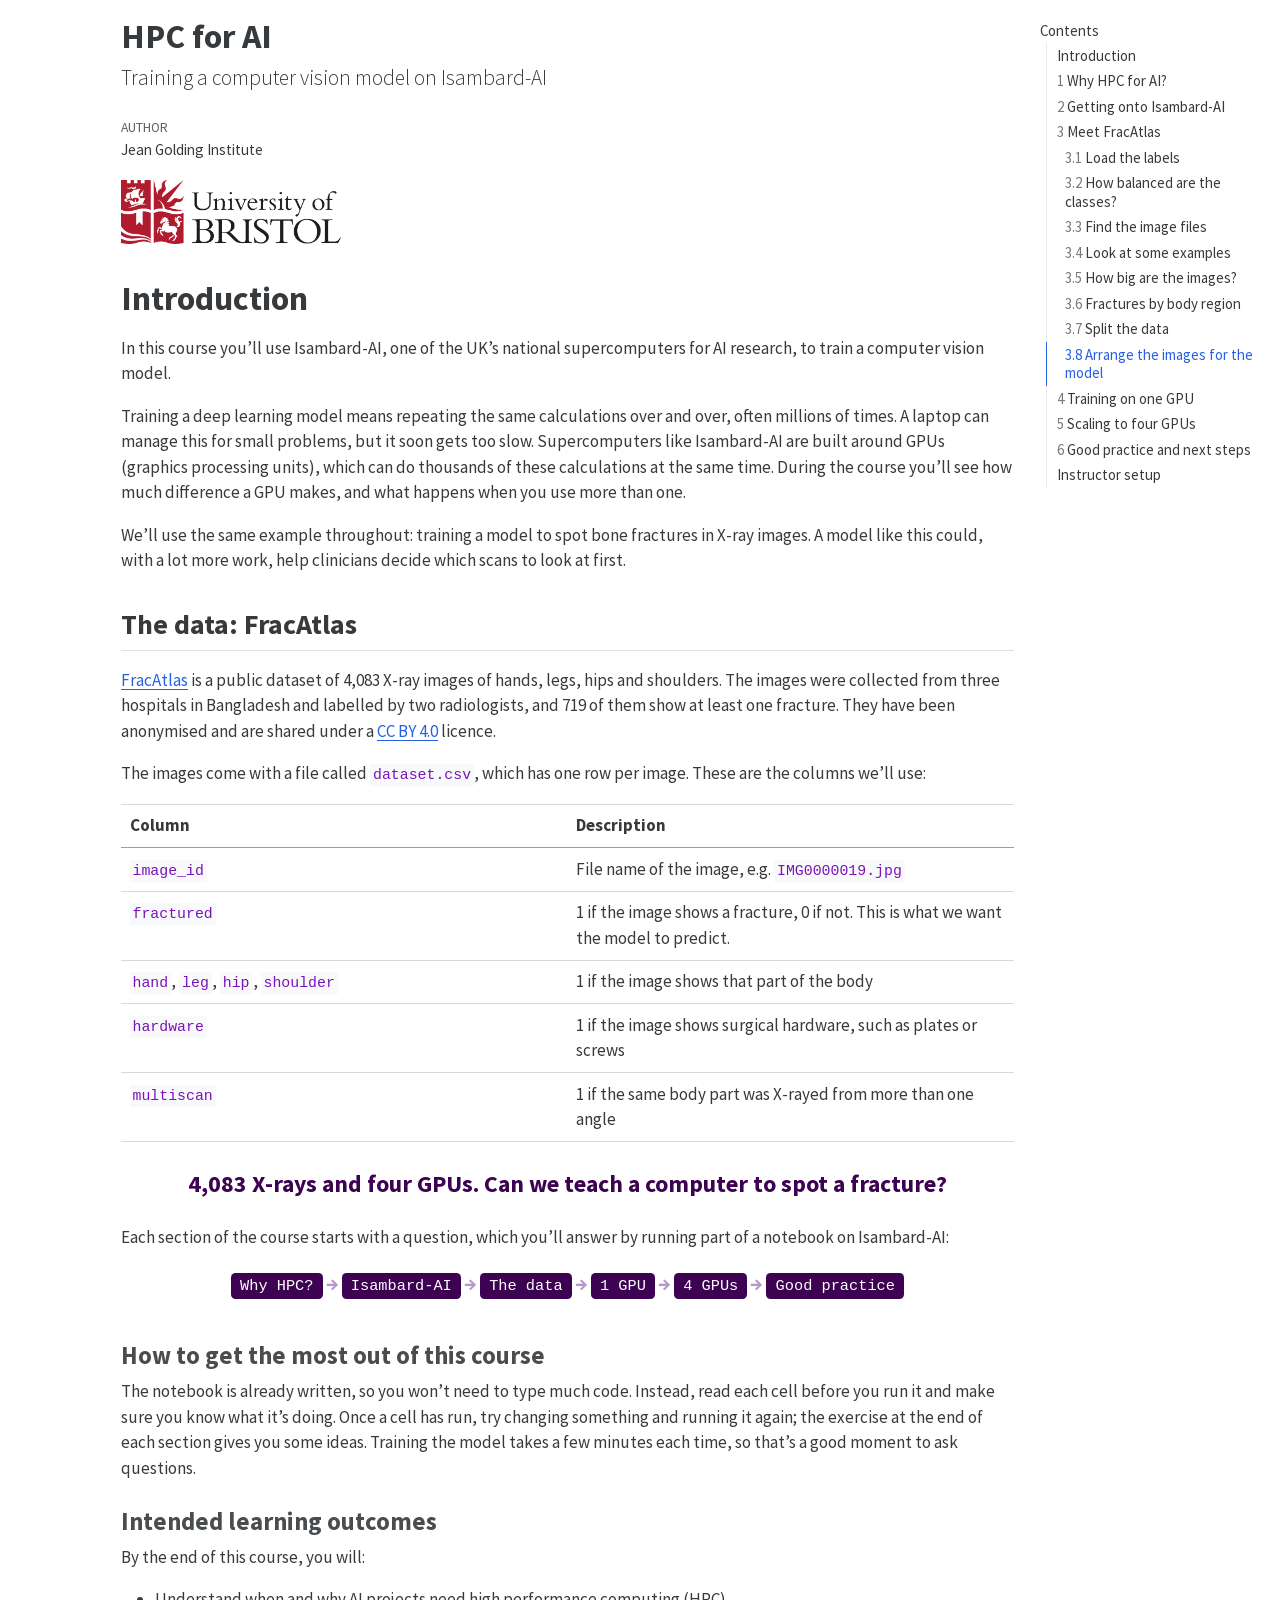
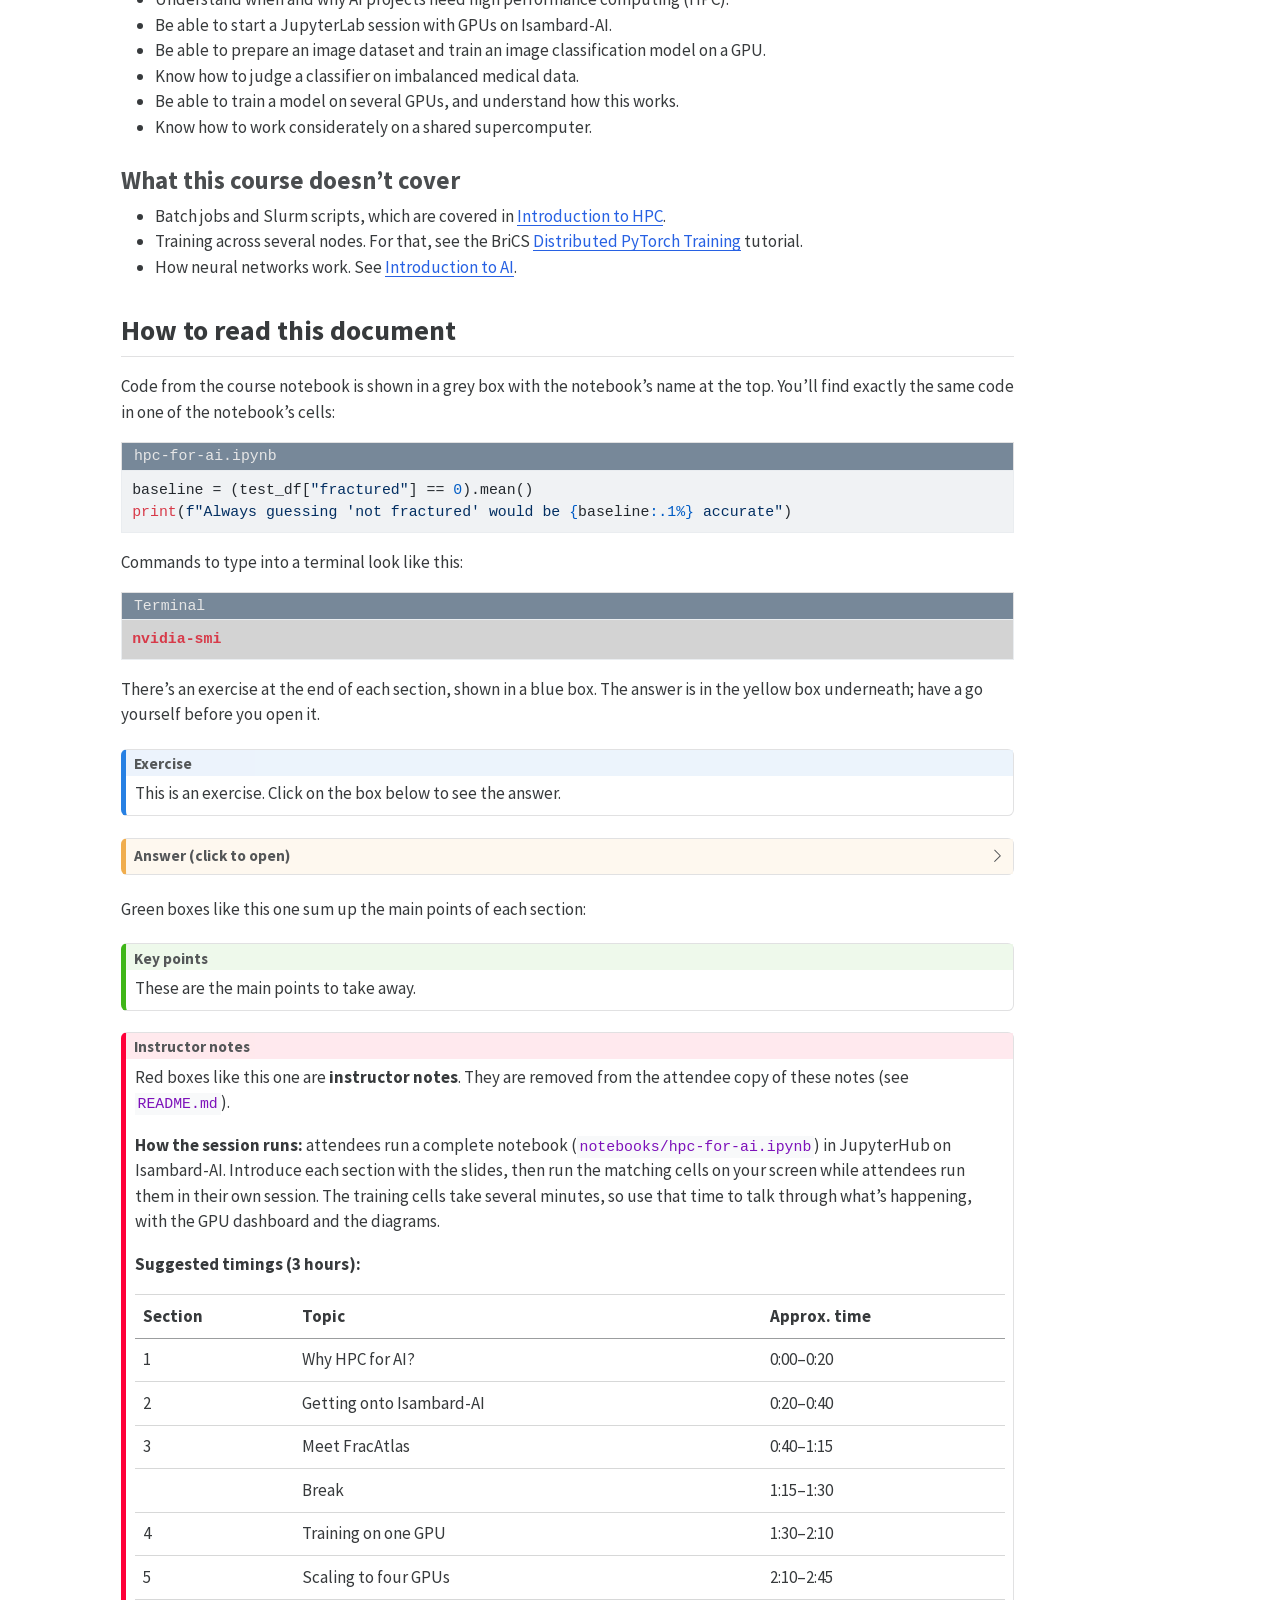
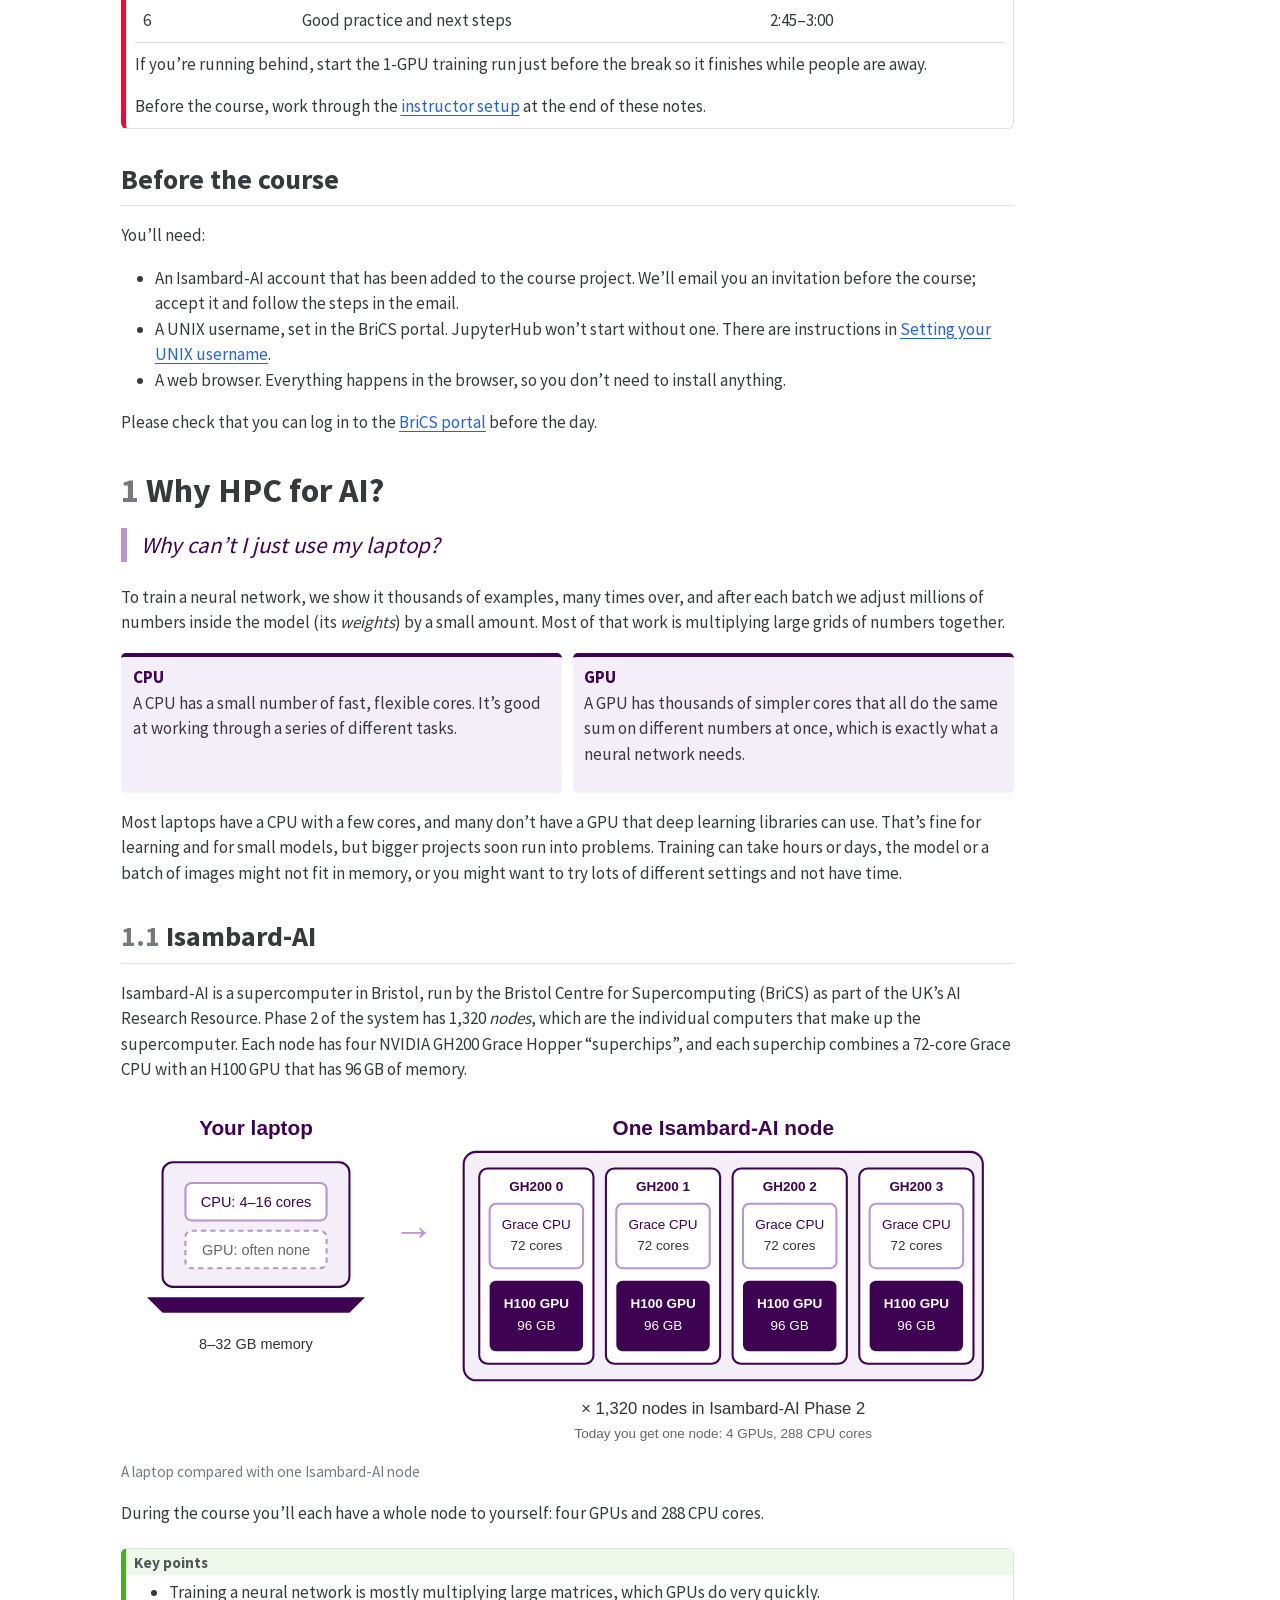
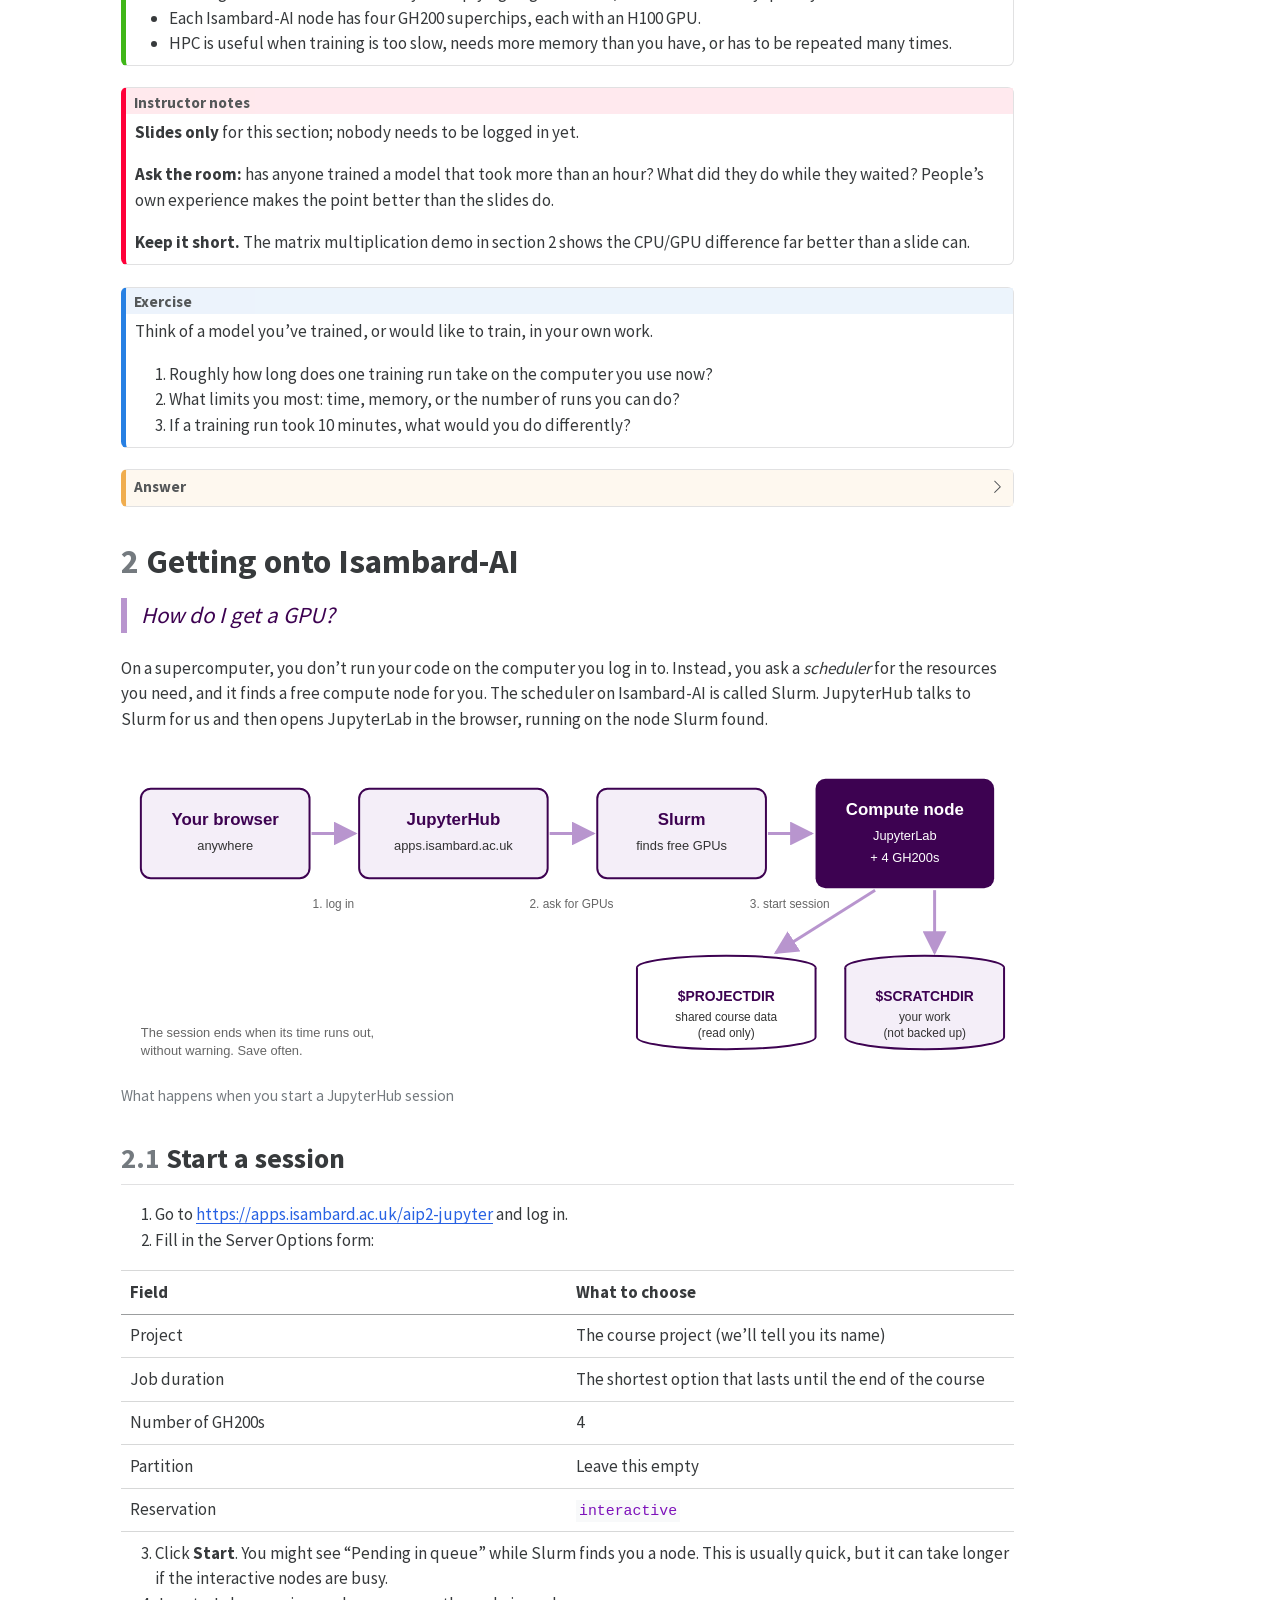
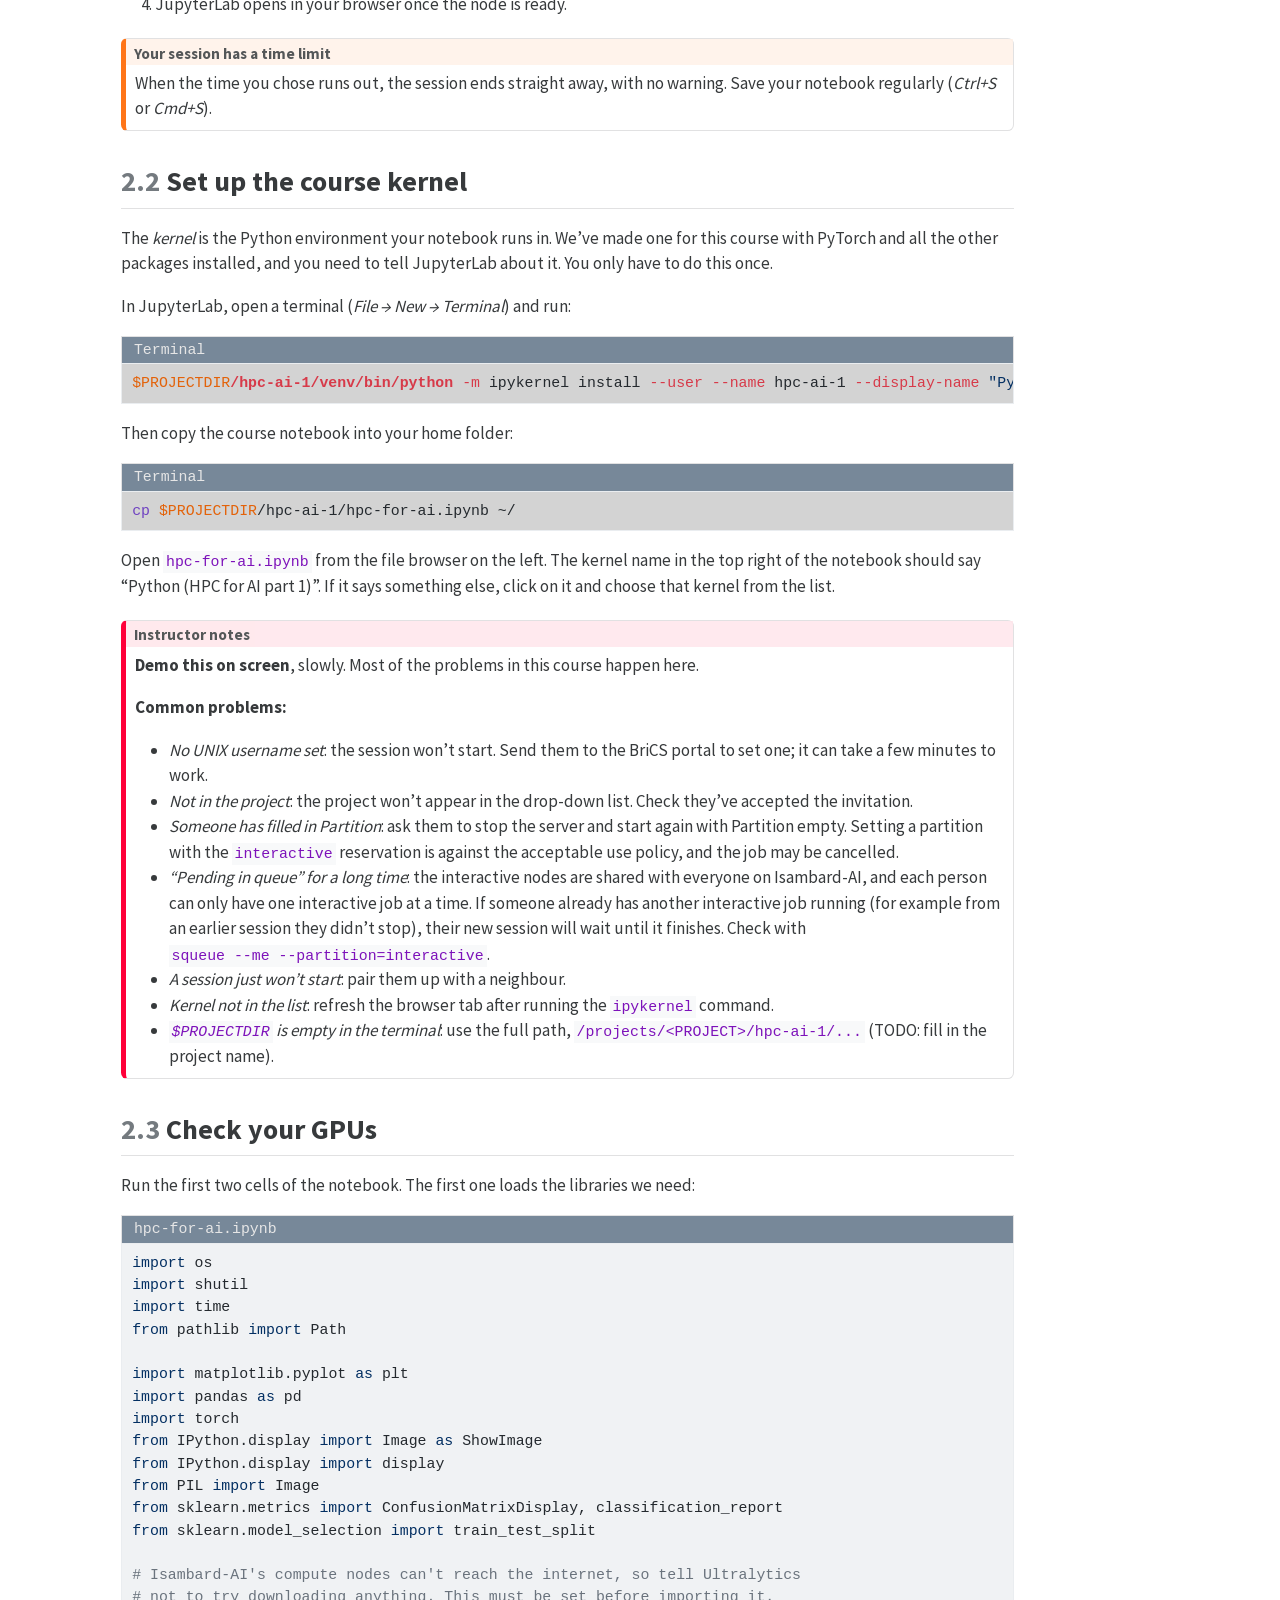
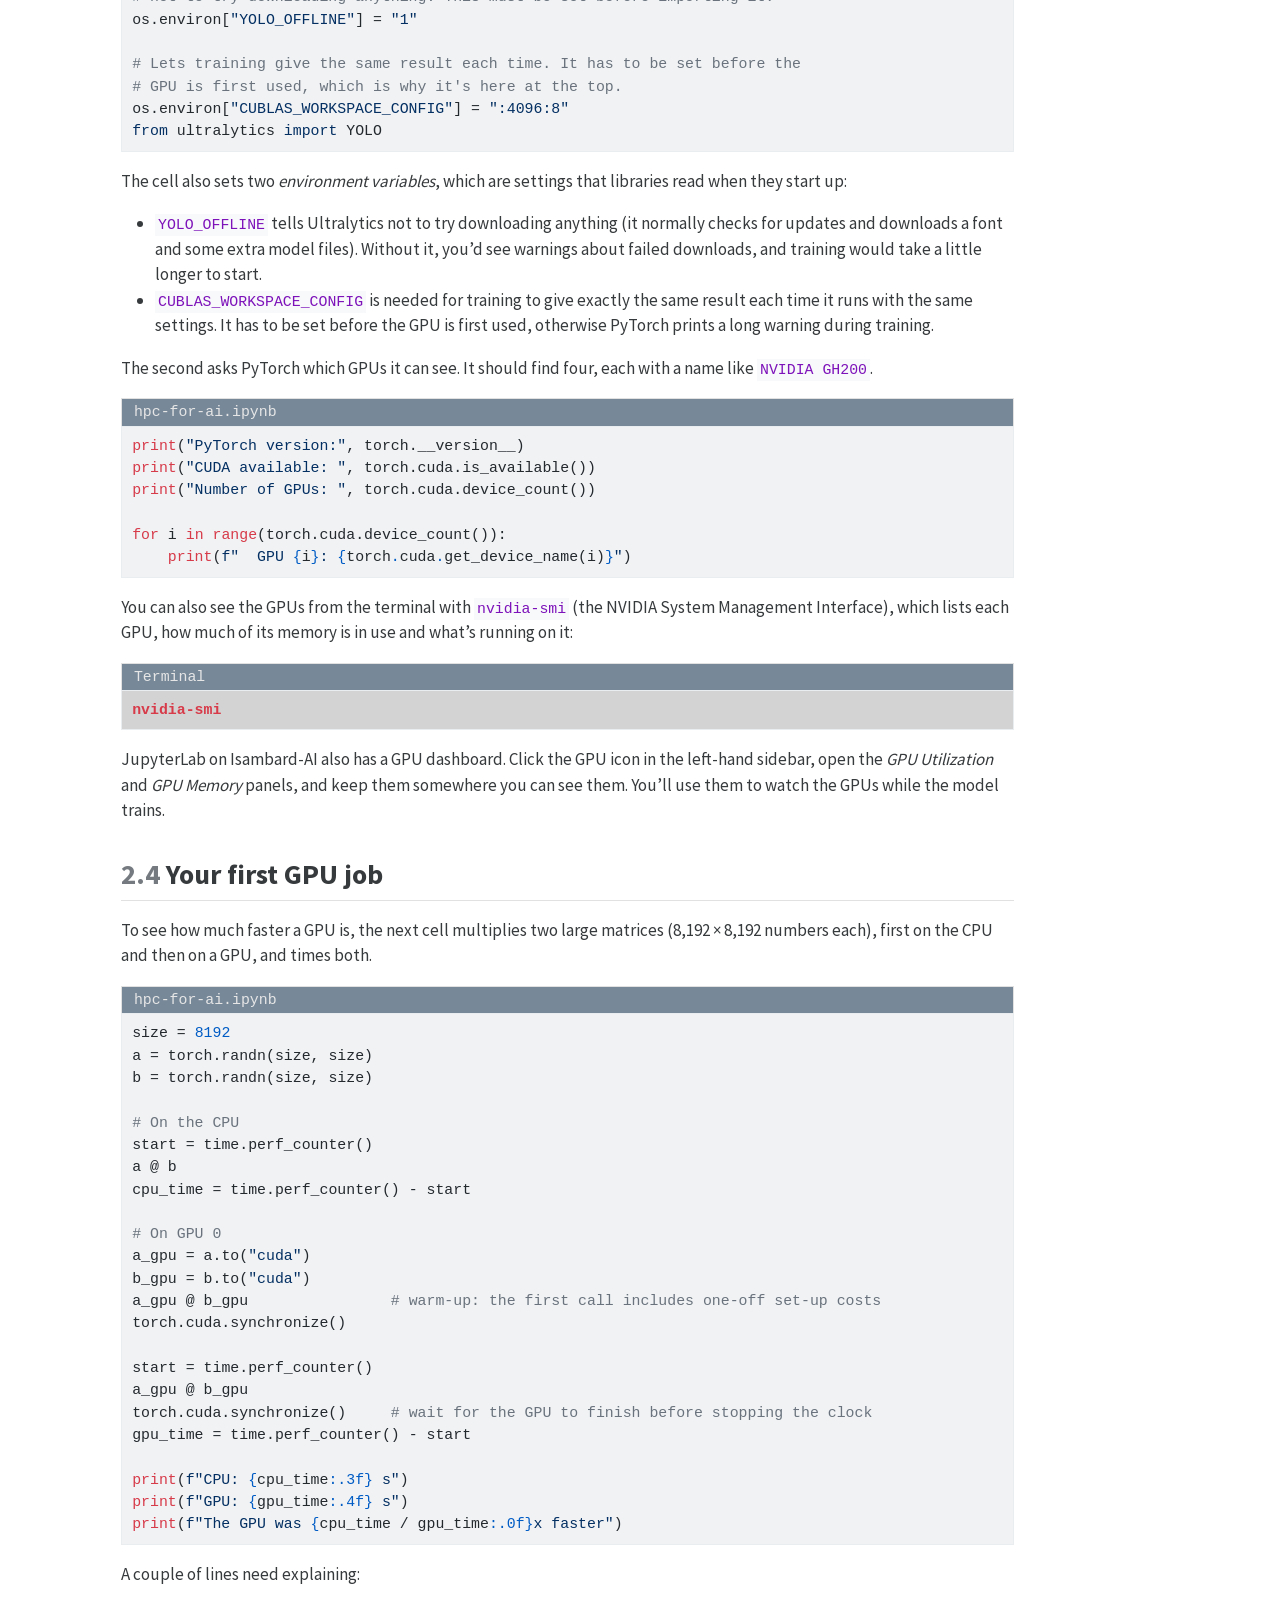
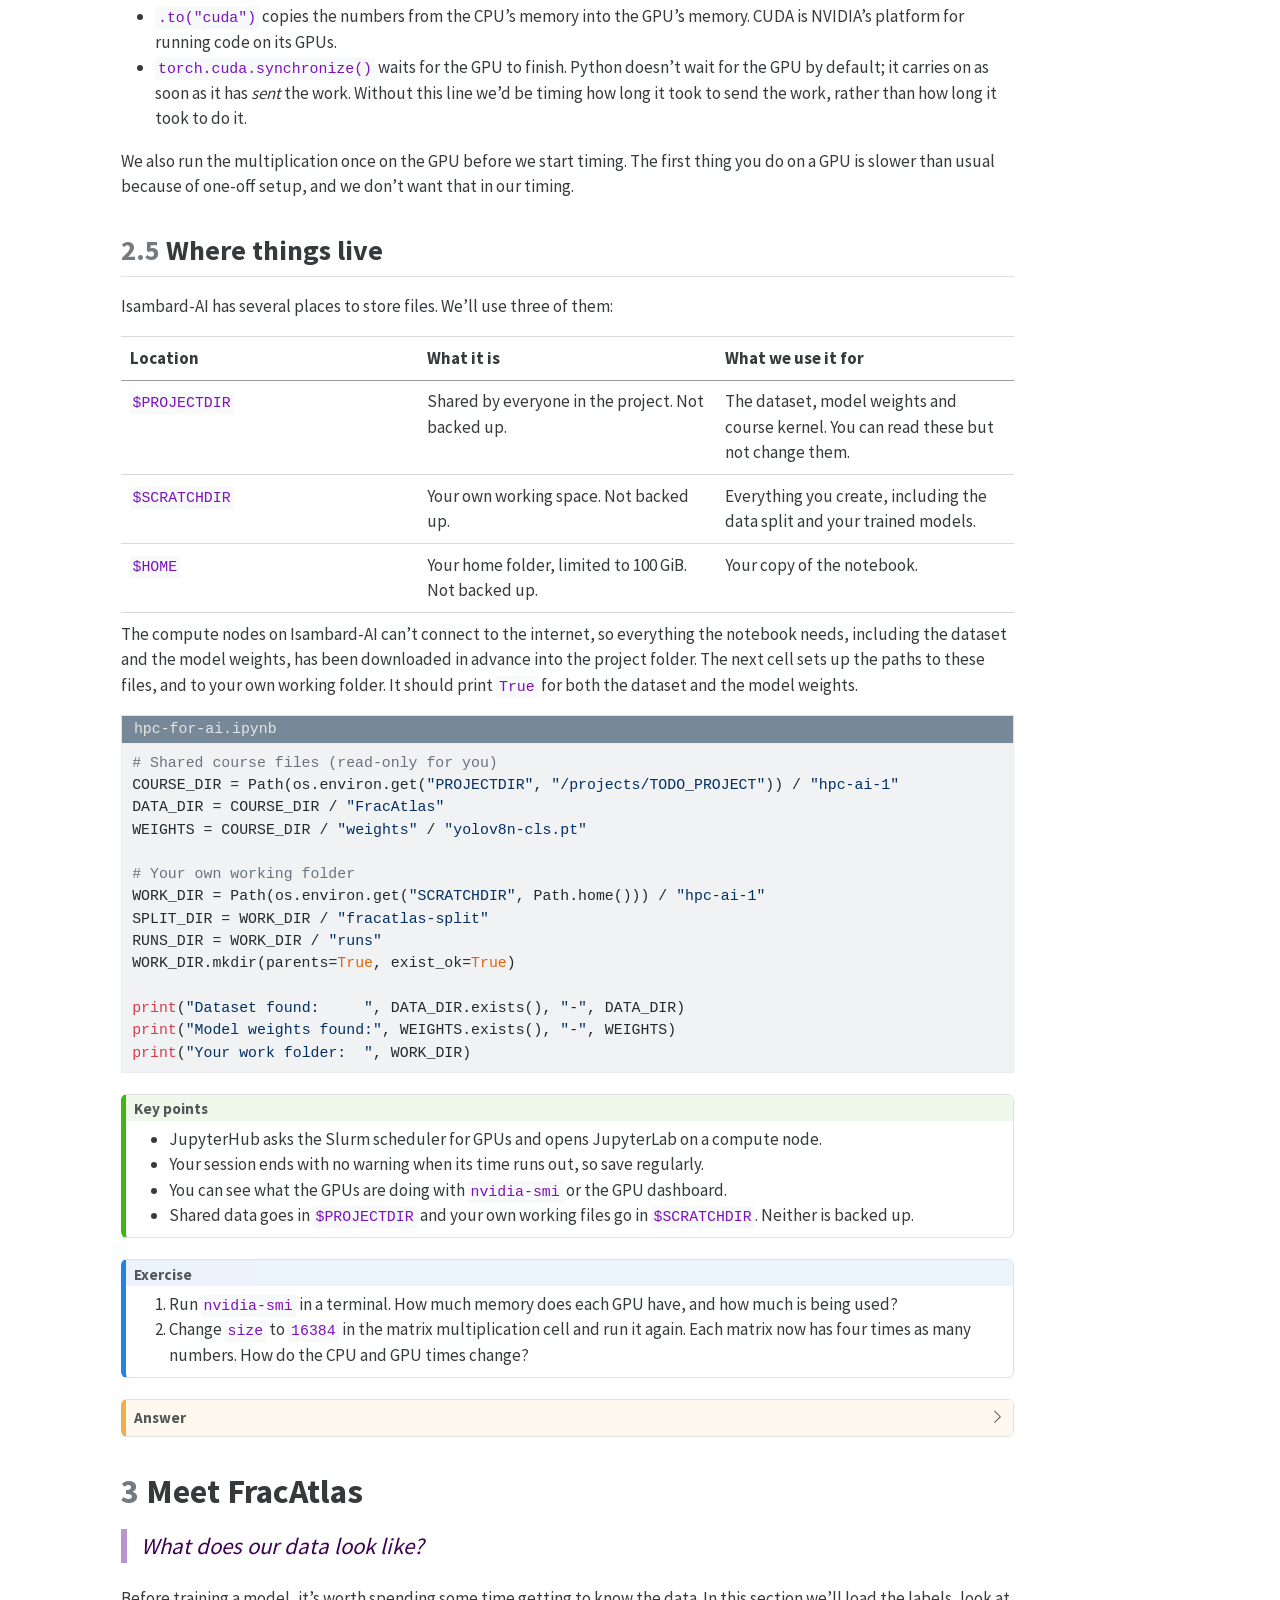
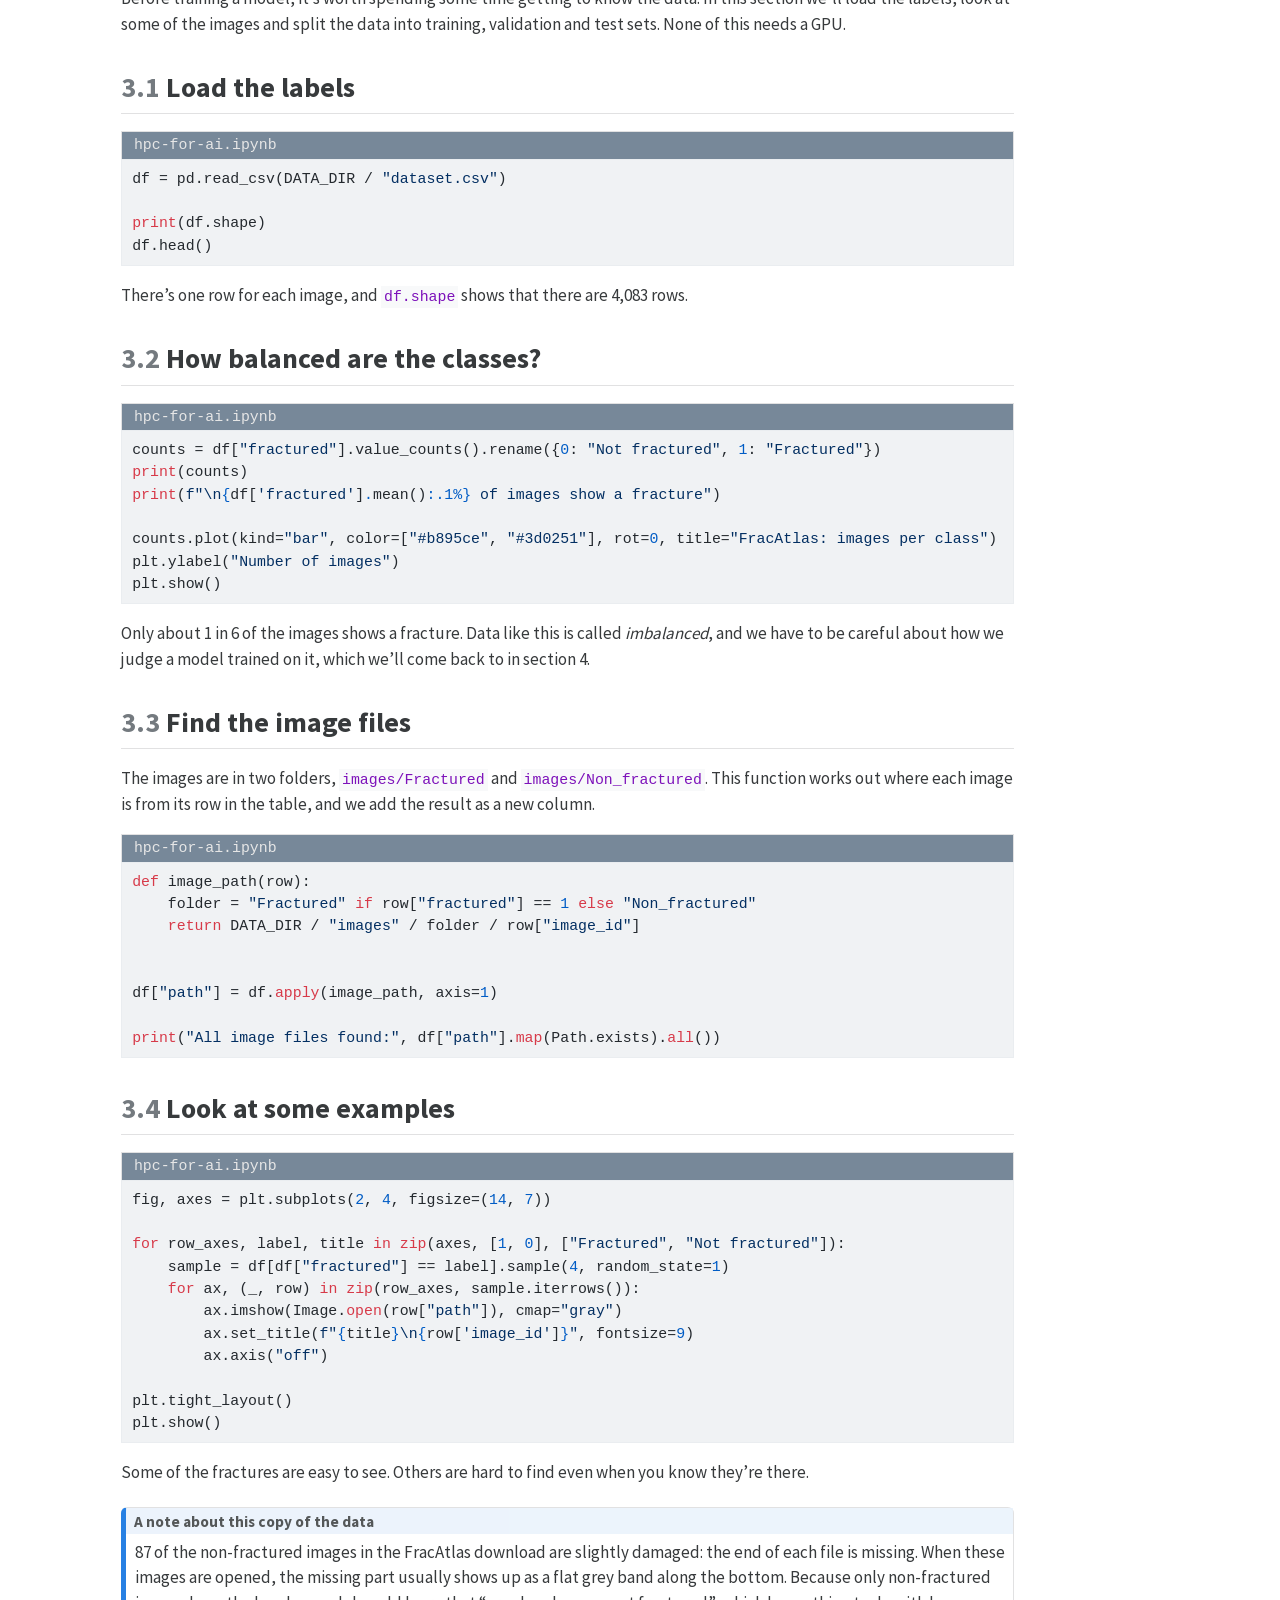
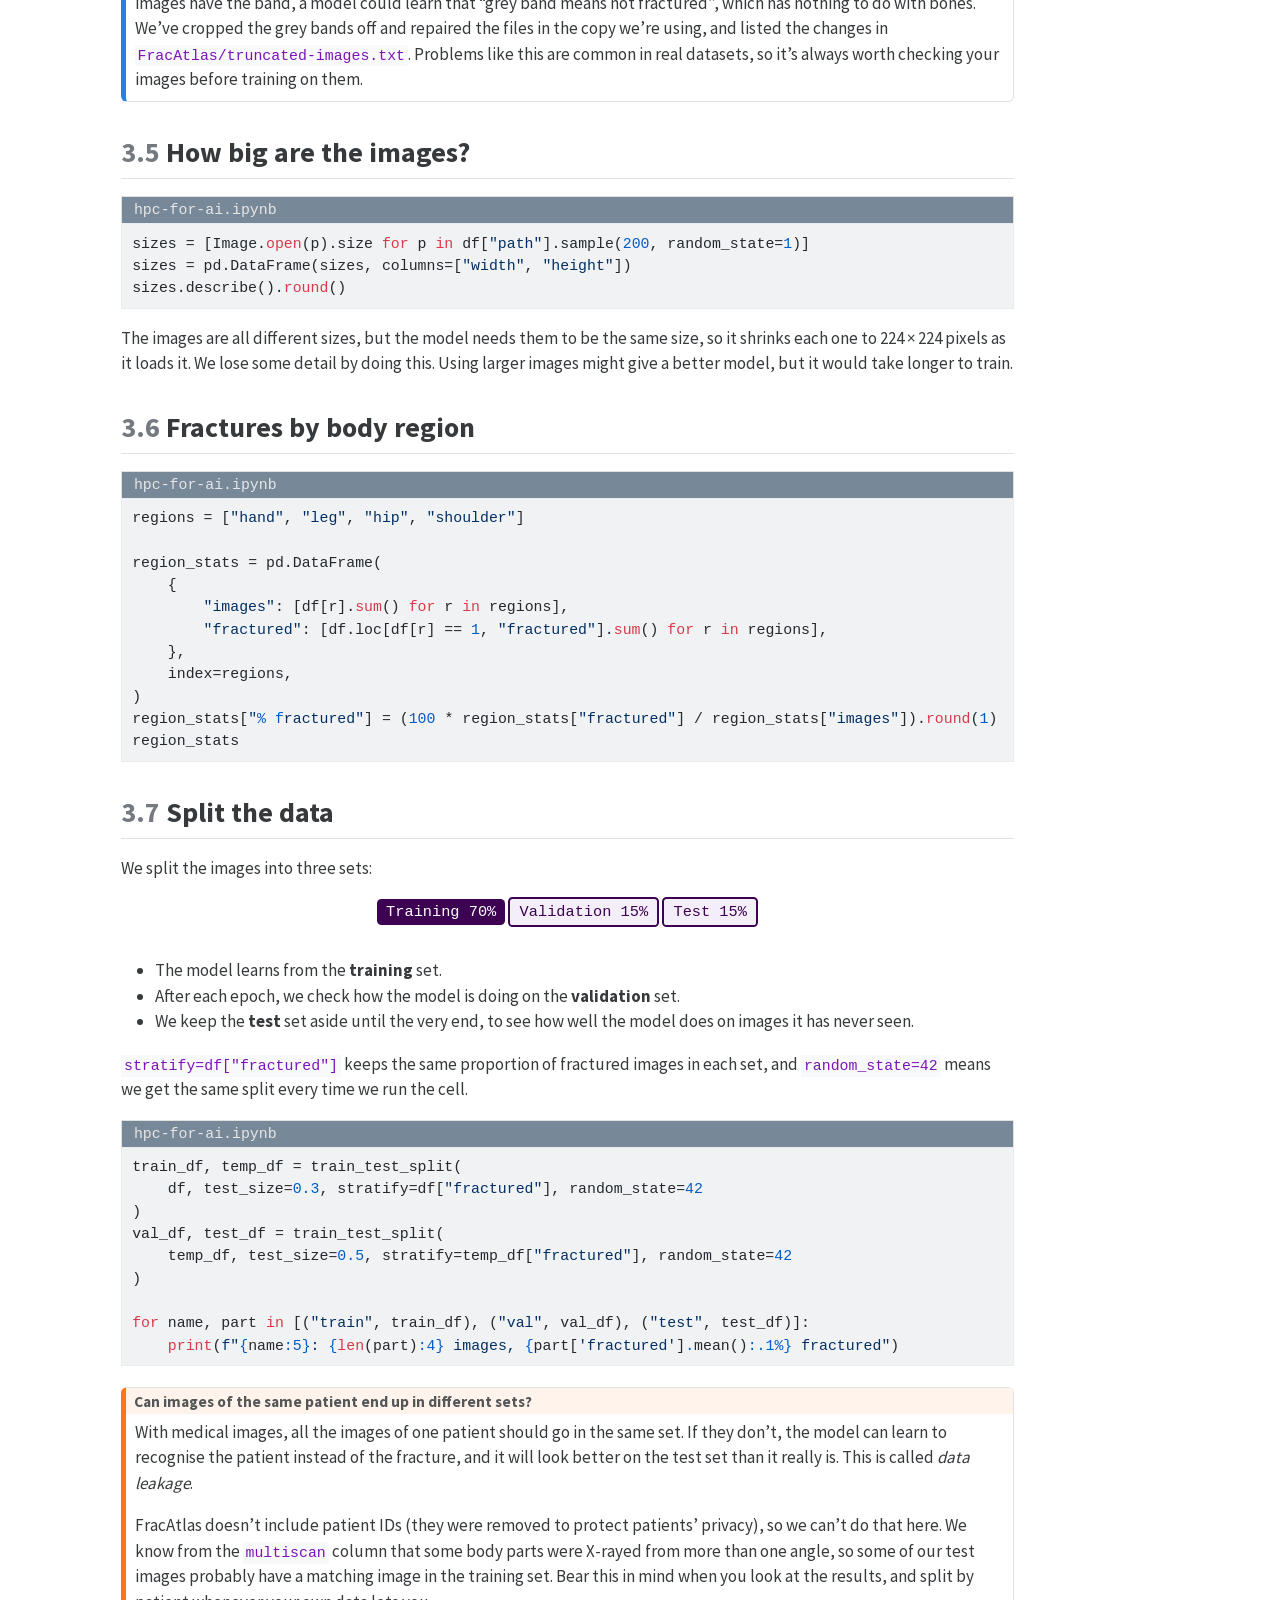
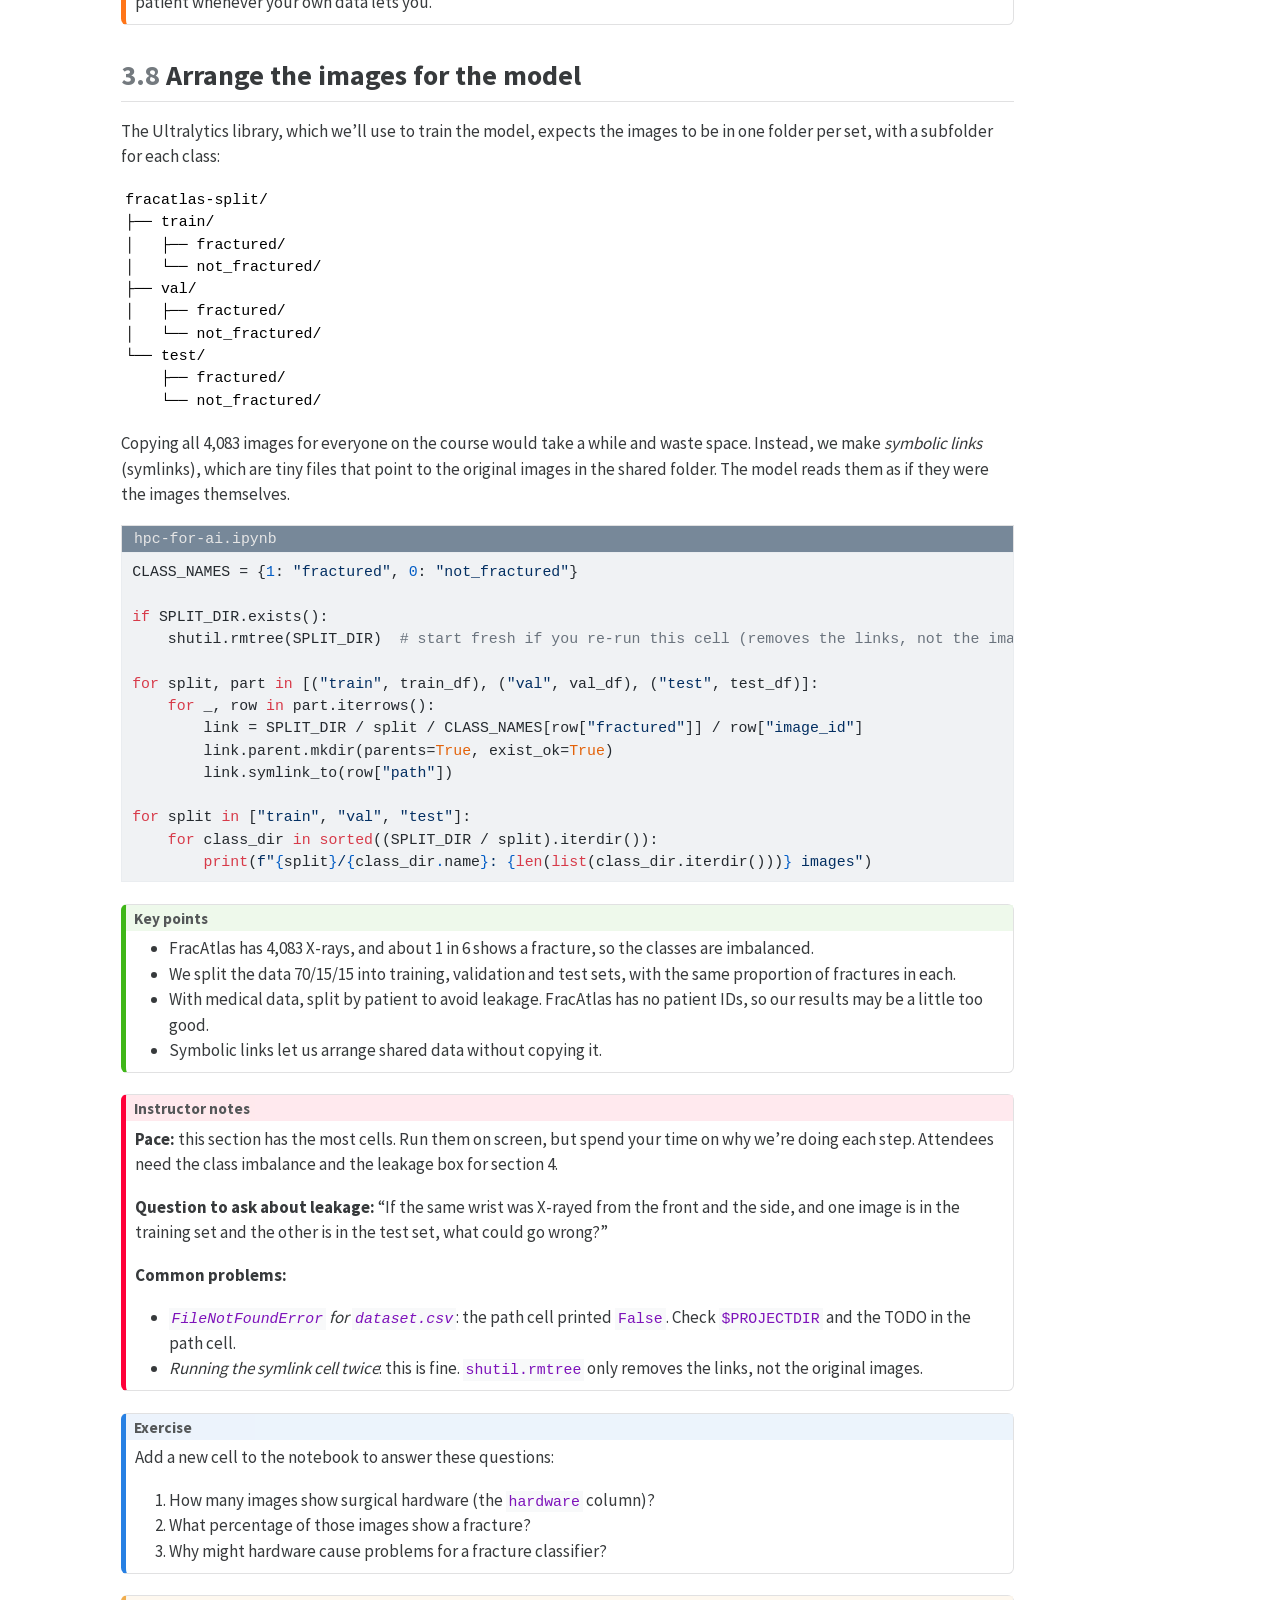
==== docs/instructor.html @ 5be5b20b "Add HPC for AI course materials" ====
<!DOCTYPE html>
<html xmlns="http://www.w3.org/1999/xhtml" lang="en" xml:lang="en"><head>

<meta charset="utf-8">
<meta name="generator" content="quarto-1.7.32">

<meta name="viewport" content="width=device-width, initial-scale=1.0, user-scalable=yes">

<meta name="author" content="Jean Golding Institute">

<title>HPC for AI</title>
<style>
code{white-space: pre-wrap;}
span.smallcaps{font-variant: small-caps;}
div.columns{display: flex; gap: min(4vw, 1.5em);}
div.column{flex: auto; overflow-x: auto;}
div.hanging-indent{margin-left: 1.5em; text-indent: -1.5em;}
ul.task-list{list-style: none;}
ul.task-list li input[type="checkbox"] {
width: 0.8em;
margin: 0 0.8em 0.2em -1em;  vertical-align: middle;
}

html { -webkit-text-size-adjust: 100%; }
pre > code.sourceCode { white-space: pre; position: relative; }
pre > code.sourceCode > span { display: inline-block; line-height: 1.25; }
pre > code.sourceCode > span:empty { height: 1.2em; }
.sourceCode { overflow: visible; }
code.sourceCode > span { color: inherit; text-decoration: inherit; }
div.sourceCode { margin: 1em 0; }
pre.sourceCode { margin: 0; }
@media screen {
div.sourceCode { overflow: auto; }
}
@media print {
pre > code.sourceCode { white-space: pre-wrap; }
pre > code.sourceCode > span { text-indent: -5em; padding-left: 5em; }
}
pre.numberSource code
{ counter-reset: source-line 0; }
pre.numberSource code > span
{ position: relative; left: -4em; counter-increment: source-line; }
pre.numberSource code > span > a:first-child::before
{ content: counter(source-line);
position: relative; left: -1em; text-align: right; vertical-align: baseline;
border: none; display: inline-block;
-webkit-touch-callout: none; -webkit-user-select: none;
-khtml-user-select: none; -moz-user-select: none;
-ms-user-select: none; user-select: none;
padding: 0 4px; width: 4em;
}
pre.numberSource { margin-left: 3em; padding-left: 4px; }
div.sourceCode
{ }
@media screen {
pre > code.sourceCode > span > a:first-child::before { text-decoration: underline; }
}
</style>


<script>/*!
 * clipboard.js v2.0.11
 * https://clipboardjs.com/
 *
 * Licensed MIT © Zeno Rocha
 */
!function(t,e){"object"==typeof exports&&"object"==typeof module?module.exports=e():"function"==typeof define&&define.amd?define([],e):"object"==typeof exports?exports.ClipboardJS=e():t.ClipboardJS=e()}(this,function(){return n={686:function(t,e,n){"use strict";n.d(e,{default:function(){return b}});var e=n(279),i=n.n(e),e=n(370),u=n.n(e),e=n(817),r=n.n(e);function c(t){try{return document.execCommand(t)}catch(t){return}}var a=function(t){t=r()(t);return c("cut"),t};function o(t,e){var n,o,t=(n=t,o="rtl"===document.documentElement.getAttribute("dir"),(t=document.createElement("textarea")).style.fontSize="12pt",t.style.border="0",t.style.padding="0",t.style.margin="0",t.style.position="absolute",t.style[o?"right":"left"]="-9999px",o=window.pageYOffset||document.documentElement.scrollTop,t.style.top="".concat(o,"px"),t.setAttribute("readonly",""),t.value=n,t);return e.container.appendChild(t),e=r()(t),c("copy"),t.remove(),e}var f=function(t){var e=1<arguments.length&&void 0!==arguments[1]?arguments[1]:{container:document.body},n="";return"string"==typeof t?n=o(t,e):t instanceof HTMLInputElement&&!["text","search","url","tel","password"].includes(null==t?void 0:t.type)?n=o(t.value,e):(n=r()(t),c("copy")),n};function l(t){return(l="function"==typeof Symbol&&"symbol"==typeof Symbol.iterator?function(t){return typeof t}:function(t){return t&&"function"==typeof Symbol&&t.constructor===Symbol&&t!==Symbol.prototype?"symbol":typeof t})(t)}var s=function(){var t=0<arguments.length&&void 0!==arguments[0]?arguments[0]:{},e=t.action,n=void 0===e?"copy":e,o=t.container,e=t.target,t=t.text;if("copy"!==n&&"cut"!==n)throw new Error('Invalid "action" value, use either "copy" or "cut"');if(void 0!==e){if(!e||"object"!==l(e)||1!==e.nodeType)throw new Error('Invalid "target" value, use a valid Element');if("copy"===n&&e.hasAttribute("disabled"))throw new Error('Invalid "target" attribute. Please use "readonly" instead of "disabled" attribute');if("cut"===n&&(e.hasAttribute("readonly")||e.hasAttribute("disabled")))throw new Error('Invalid "target" attribute. You can\'t cut text from elements with "readonly" or "disabled" attributes')}return t?f(t,{container:o}):e?"cut"===n?a(e):f(e,{container:o}):void 0};function p(t){return(p="function"==typeof Symbol&&"symbol"==typeof Symbol.iterator?function(t){return typeof t}:function(t){return t&&"function"==typeof Symbol&&t.constructor===Symbol&&t!==Symbol.prototype?"symbol":typeof t})(t)}function d(t,e){for(var n=0;n<e.length;n++){var o=e[n];o.enumerable=o.enumerable||!1,o.configurable=!0,"value"in o&&(o.writable=!0),Object.defineProperty(t,o.key,o)}}function y(t,e){return(y=Object.setPrototypeOf||function(t,e){return t.__proto__=e,t})(t,e)}function h(n){var o=function(){if("undefined"==typeof Reflect||!Reflect.construct)return!1;if(Reflect.construct.sham)return!1;if("function"==typeof Proxy)return!0;try{return Date.prototype.toString.call(Reflect.construct(Date,[],function(){})),!0}catch(t){return!1}}();return function(){var t,e=v(n);return t=o?(t=v(this).constructor,Reflect.construct(e,arguments,t)):e.apply(this,arguments),e=this,!(t=t)||"object"!==p(t)&&"function"!=typeof t?function(t){if(void 0!==t)return t;throw new ReferenceError("this hasn't been initialised - super() hasn't been called")}(e):t}}function v(t){return(v=Object.setPrototypeOf?Object.getPrototypeOf:function(t){return t.__proto__||Object.getPrototypeOf(t)})(t)}function m(t,e){t="data-clipboard-".concat(t);if(e.hasAttribute(t))return e.getAttribute(t)}var b=function(){!function(t,e){if("function"!=typeof e&&null!==e)throw new TypeError("Super expression must either be null or a function");t.prototype=Object.create(e&&e.prototype,{constructor:{value:t,writable:!0,configurable:!0}}),e&&y(t,e)}(r,i());var t,e,n,o=h(r);function r(t,e){var n;return function(t){if(!(t instanceof r))throw new TypeError("Cannot call a class as a function")}(this),(n=o.call(this)).resolveOptions(e),n.listenClick(t),n}return t=r,n=[{key:"copy",value:function(t){var e=1<arguments.length&&void 0!==arguments[1]?arguments[1]:{container:document.body};return f(t,e)}},{key:"cut",value:function(t){return a(t)}},{key:"isSupported",value:function(){var t=0<arguments.length&&void 0!==arguments[0]?arguments[0]:["copy","cut"],t="string"==typeof t?[t]:t,e=!!document.queryCommandSupported;return t.forEach(function(t){e=e&&!!document.queryCommandSupported(t)}),e}}],(e=[{key:"resolveOptions",value:function(){var t=0<arguments.length&&void 0!==arguments[0]?arguments[0]:{};this.action="function"==typeof t.action?t.action:this.defaultAction,this.target="function"==typeof t.target?t.target:this.defaultTarget,this.text="function"==typeof t.text?t.text:this.defaultText,this.container="object"===p(t.container)?t.container:document.body}},{key:"listenClick",value:function(t){var e=this;this.listener=u()(t,"click",function(t){return e.onClick(t)})}},{key:"onClick",value:function(t){var e=t.delegateTarget||t.currentTarget,n=this.action(e)||"copy",t=s({action:n,container:this.container,target:this.target(e),text:this.text(e)});this.emit(t?"success":"error",{action:n,text:t,trigger:e,clearSelection:function(){e&&e.focus(),window.getSelection().removeAllRanges()}})}},{key:"defaultAction",value:function(t){return m("action",t)}},{key:"defaultTarget",value:function(t){t=m("target",t);if(t)return document.querySelector(t)}},{key:"defaultText",value:function(t){return m("text",t)}},{key:"destroy",value:function(){this.listener.destroy()}}])&&d(t.prototype,e),n&&d(t,n),r}()},828:function(t){var e;"undefined"==typeof Element||Element.prototype.matches||((e=Element.prototype).matches=e.matchesSelector||e.mozMatchesSelector||e.msMatchesSelector||e.oMatchesSelector||e.webkitMatchesSelector),t.exports=function(t,e){for(;t&&9!==t.nodeType;){if("function"==typeof t.matches&&t.matches(e))return t;t=t.parentNode}}},438:function(t,e,n){var u=n(828);function i(t,e,n,o,r){var i=function(e,n,t,o){return function(t){t.delegateTarget=u(t.target,n),t.delegateTarget&&o.call(e,t)}}.apply(this,arguments);return t.addEventListener(n,i,r),{destroy:function(){t.removeEventListener(n,i,r)}}}t.exports=function(t,e,n,o,r){return"function"==typeof t.addEventListener?i.apply(null,arguments):"function"==typeof n?i.bind(null,document).apply(null,arguments):("string"==typeof t&&(t=document.querySelectorAll(t)),Array.prototype.map.call(t,function(t){return i(t,e,n,o,r)}))}},879:function(t,n){n.node=function(t){return void 0!==t&&t instanceof HTMLElement&&1===t.nodeType},n.nodeList=function(t){var e=Object.prototype.toString.call(t);return void 0!==t&&("[object NodeList]"===e||"[object HTMLCollection]"===e)&&"length"in t&&(0===t.length||n.node(t[0]))},n.string=function(t){return"string"==typeof t||t instanceof String},n.fn=function(t){return"[object Function]"===Object.prototype.toString.call(t)}},370:function(t,e,n){var f=n(879),l=n(438);t.exports=function(t,e,n){if(!t&&!e&&!n)throw new Error("Missing required arguments");if(!f.string(e))throw new TypeError("Second argument must be a String");if(!f.fn(n))throw new TypeError("Third argument must be a Function");if(f.node(t))return c=e,a=n,(u=t).addEventListener(c,a),{destroy:function(){u.removeEventListener(c,a)}};if(f.nodeList(t))return o=t,r=e,i=n,Array.prototype.forEach.call(o,function(t){t.addEventListener(r,i)}),{destroy:function(){Array.prototype.forEach.call(o,function(t){t.removeEventListener(r,i)})}};if(f.string(t))return t=t,e=e,n=n,l(document.body,t,e,n);throw new TypeError("First argument must be a String, HTMLElement, HTMLCollection, or NodeList");var o,r,i,u,c,a}},817:function(t){t.exports=function(t){var e,n="SELECT"===t.nodeName?(t.focus(),t.value):"INPUT"===t.nodeName||"TEXTAREA"===t.nodeName?((e=t.hasAttribute("readonly"))||t.setAttribute("readonly",""),t.select(),t.setSelectionRange(0,t.value.length),e||t.removeAttribute("readonly"),t.value):(t.hasAttribute("contenteditable")&&t.focus(),n=window.getSelection(),(e=document.createRange()).selectNodeContents(t),n.removeAllRanges(),n.addRange(e),n.toString());return n}},279:function(t){function e(){}e.prototype={on:function(t,e,n){var o=this.e||(this.e={});return(o[t]||(o[t]=[])).push({fn:e,ctx:n}),this},once:function(t,e,n){var o=this;function r(){o.off(t,r),e.apply(n,arguments)}return r._=e,this.on(t,r,n)},emit:function(t){for(var e=[].slice.call(arguments,1),n=((this.e||(this.e={}))[t]||[]).slice(),o=0,r=n.length;o<r;o++)n[o].fn.apply(n[o].ctx,e);return this},off:function(t,e){var n=this.e||(this.e={}),o=n[t],r=[];if(o&&e)for(var i=0,u=o.length;i<u;i++)o[i].fn!==e&&o[i].fn._!==e&&r.push(o[i]);return r.length?n[t]=r:delete n[t],this}},t.exports=e,t.exports.TinyEmitter=e}},r={},o.n=function(t){var e=t&&t.__esModule?function(){return t.default}:function(){return t};return o.d(e,{a:e}),e},o.d=function(t,e){for(var n in e)o.o(e,n)&&!o.o(t,n)&&Object.defineProperty(t,n,{enumerable:!0,get:e[n]})},o.o=function(t,e){return Object.prototype.hasOwnProperty.call(t,e)},o(686).default;function o(t){if(r[t])return r[t].exports;var e=r[t]={exports:{}};return n[t](e,e.exports,o),e.exports}var n,r});</script>
<script src="[data-uri]" type="module"></script>
<script src="[data-uri]" type="module"></script>
<script>/**
 * @popperjs/core v2.11.7 - MIT License
 */

!function(e,t){"object"==typeof exports&&"undefined"!=typeof module?t(exports):"function"==typeof define&&define.amd?define(["exports"],t):t((e="undefined"!=typeof globalThis?globalThis:e||self).Popper={})}(this,(function(e){"use strict";function t(e){if(null==e)return window;if("[object Window]"!==e.toString()){var t=e.ownerDocument;return t&&t.defaultView||window}return e}function n(e){return e instanceof t(e).Element||e instanceof Element}function r(e){return e instanceof t(e).HTMLElement||e instanceof HTMLElement}function o(e){return"undefined"!=typeof ShadowRoot&&(e instanceof t(e).ShadowRoot||e instanceof ShadowRoot)}var i=Math.max,a=Math.min,s=Math.round;function f(){var e=navigator.userAgentData;return null!=e&&e.brands&&Array.isArray(e.brands)?e.brands.map((function(e){return e.brand+"/"+e.version})).join(" "):navigator.userAgent}function c(){return!/^((?!chrome|android).)*safari/i.test(f())}function p(e,o,i){void 0===o&&(o=!1),void 0===i&&(i=!1);var a=e.getBoundingClientRect(),f=1,p=1;o&&r(e)&&(f=e.offsetWidth>0&&s(a.width)/e.offsetWidth||1,p=e.offsetHeight>0&&s(a.height)/e.offsetHeight||1);var u=(n(e)?t(e):window).visualViewport,l=!c()&&i,d=(a.left+(l&&u?u.offsetLeft:0))/f,h=(a.top+(l&&u?u.offsetTop:0))/p,m=a.width/f,v=a.height/p;return{width:m,height:v,top:h,right:d+m,bottom:h+v,left:d,x:d,y:h}}function u(e){var n=t(e);return{scrollLeft:n.pageXOffset,scrollTop:n.pageYOffset}}function l(e){return e?(e.nodeName||"").toLowerCase():null}function d(e){return((n(e)?e.ownerDocument:e.document)||window.document).documentElement}function h(e){return p(d(e)).left+u(e).scrollLeft}function m(e){return t(e).getComputedStyle(e)}function v(e){var t=m(e),n=t.overflow,r=t.overflowX,o=t.overflowY;return/auto|scroll|overlay|hidden/.test(n+o+r)}function y(e,n,o){void 0===o&&(o=!1);var i,a,f=r(n),c=r(n)&&function(e){var t=e.getBoundingClientRect(),n=s(t.width)/e.offsetWidth||1,r=s(t.height)/e.offsetHeight||1;return 1!==n||1!==r}(n),m=d(n),y=p(e,c,o),g={scrollLeft:0,scrollTop:0},b={x:0,y:0};return(f||!f&&!o)&&(("body"!==l(n)||v(m))&&(g=(i=n)!==t(i)&&r(i)?{scrollLeft:(a=i).scrollLeft,scrollTop:a.scrollTop}:u(i)),r(n)?((b=p(n,!0)).x+=n.clientLeft,b.y+=n.clientTop):m&&(b.x=h(m))),{x:y.left+g.scrollLeft-b.x,y:y.top+g.scrollTop-b.y,width:y.width,height:y.height}}function g(e){var t=p(e),n=e.offsetWidth,r=e.offsetHeight;return Math.abs(t.width-n)<=1&&(n=t.width),Math.abs(t.height-r)<=1&&(r=t.height),{x:e.offsetLeft,y:e.offsetTop,width:n,height:r}}function b(e){return"html"===l(e)?e:e.assignedSlot||e.parentNode||(o(e)?e.host:null)||d(e)}function x(e){return["html","body","#document"].indexOf(l(e))>=0?e.ownerDocument.body:r(e)&&v(e)?e:x(b(e))}function w(e,n){var r;void 0===n&&(n=[]);var o=x(e),i=o===(null==(r=e.ownerDocument)?void 0:r.body),a=t(o),s=i?[a].concat(a.visualViewport||[],v(o)?o:[]):o,f=n.concat(s);return i?f:f.concat(w(b(s)))}function O(e){return["table","td","th"].indexOf(l(e))>=0}function j(e){return r(e)&&"fixed"!==m(e).position?e.offsetParent:null}function E(e){for(var n=t(e),i=j(e);i&&O(i)&&"static"===m(i).position;)i=j(i);return i&&("html"===l(i)||"body"===l(i)&&"static"===m(i).position)?n:i||function(e){var t=/firefox/i.test(f());if(/Trident/i.test(f())&&r(e)&&"fixed"===m(e).position)return null;var n=b(e);for(o(n)&&(n=n.host);r(n)&&["html","body"].indexOf(l(n))<0;){var i=m(n);if("none"!==i.transform||"none"!==i.perspective||"paint"===i.contain||-1!==["transform","perspective"].indexOf(i.willChange)||t&&"filter"===i.willChange||t&&i.filter&&"none"!==i.filter)return n;n=n.parentNode}return null}(e)||n}var D="top",A="bottom",L="right",P="left",M="auto",k=[D,A,L,P],W="start",B="end",H="viewport",T="popper",R=k.reduce((function(e,t){return e.concat([t+"-"+W,t+"-"+B])}),[]),S=[].concat(k,[M]).reduce((function(e,t){return e.concat([t,t+"-"+W,t+"-"+B])}),[]),V=["beforeRead","read","afterRead","beforeMain","main","afterMain","beforeWrite","write","afterWrite"];function q(e){var t=new Map,n=new Set,r=[];function o(e){n.add(e.name),[].concat(e.requires||[],e.requiresIfExists||[]).forEach((function(e){if(!n.has(e)){var r=t.get(e);r&&o(r)}})),r.push(e)}return e.forEach((function(e){t.set(e.name,e)})),e.forEach((function(e){n.has(e.name)||o(e)})),r}function C(e){return e.split("-")[0]}function N(e,t){var n=t.getRootNode&&t.getRootNode();if(e.contains(t))return!0;if(n&&o(n)){var r=t;do{if(r&&e.isSameNode(r))return!0;r=r.parentNode||r.host}while(r)}return!1}function I(e){return Object.assign({},e,{left:e.x,top:e.y,right:e.x+e.width,bottom:e.y+e.height})}function _(e,r,o){return r===H?I(function(e,n){var r=t(e),o=d(e),i=r.visualViewport,a=o.clientWidth,s=o.clientHeight,f=0,p=0;if(i){a=i.width,s=i.height;var u=c();(u||!u&&"fixed"===n)&&(f=i.offsetLeft,p=i.offsetTop)}return{width:a,height:s,x:f+h(e),y:p}}(e,o)):n(r)?function(e,t){var n=p(e,!1,"fixed"===t);return n.top=n.top+e.clientTop,n.left=n.left+e.clientLeft,n.bottom=n.top+e.clientHeight,n.right=n.left+e.clientWidth,n.width=e.clientWidth,n.height=e.clientHeight,n.x=n.left,n.y=n.top,n}(r,o):I(function(e){var t,n=d(e),r=u(e),o=null==(t=e.ownerDocument)?void 0:t.body,a=i(n.scrollWidth,n.clientWidth,o?o.scrollWidth:0,o?o.clientWidth:0),s=i(n.scrollHeight,n.clientHeight,o?o.scrollHeight:0,o?o.clientHeight:0),f=-r.scrollLeft+h(e),c=-r.scrollTop;return"rtl"===m(o||n).direction&&(f+=i(n.clientWidth,o?o.clientWidth:0)-a),{width:a,height:s,x:f,y:c}}(d(e)))}function F(e,t,o,s){var f="clippingParents"===t?function(e){var t=w(b(e)),o=["absolute","fixed"].indexOf(m(e).position)>=0&&r(e)?E(e):e;return n(o)?t.filter((function(e){return n(e)&&N(e,o)&&"body"!==l(e)})):[]}(e):[].concat(t),c=[].concat(f,[o]),p=c[0],u=c.reduce((function(t,n){var r=_(e,n,s);return t.top=i(r.top,t.top),t.right=a(r.right,t.right),t.bottom=a(r.bottom,t.bottom),t.left=i(r.left,t.left),t}),_(e,p,s));return u.width=u.right-u.left,u.height=u.bottom-u.top,u.x=u.left,u.y=u.top,u}function U(e){return e.split("-")[1]}function z(e){return["top","bottom"].indexOf(e)>=0?"x":"y"}function X(e){var t,n=e.reference,r=e.element,o=e.placement,i=o?C(o):null,a=o?U(o):null,s=n.x+n.width/2-r.width/2,f=n.y+n.height/2-r.height/2;switch(i){case D:t={x:s,y:n.y-r.height};break;case A:t={x:s,y:n.y+n.height};break;case L:t={x:n.x+n.width,y:f};break;case P:t={x:n.x-r.width,y:f};break;default:t={x:n.x,y:n.y}}var c=i?z(i):null;if(null!=c){var p="y"===c?"height":"width";switch(a){case W:t[c]=t[c]-(n[p]/2-r[p]/2);break;case B:t[c]=t[c]+(n[p]/2-r[p]/2)}}return t}function Y(e){return Object.assign({},{top:0,right:0,bottom:0,left:0},e)}function G(e,t){return t.reduce((function(t,n){return t[n]=e,t}),{})}function J(e,t){void 0===t&&(t={});var r=t,o=r.placement,i=void 0===o?e.placement:o,a=r.strategy,s=void 0===a?e.strategy:a,f=r.boundary,c=void 0===f?"clippingParents":f,u=r.rootBoundary,l=void 0===u?H:u,h=r.elementContext,m=void 0===h?T:h,v=r.altBoundary,y=void 0!==v&&v,g=r.padding,b=void 0===g?0:g,x=Y("number"!=typeof b?b:G(b,k)),w=m===T?"reference":T,O=e.rects.popper,j=e.elements[y?w:m],E=F(n(j)?j:j.contextElement||d(e.elements.popper),c,l,s),P=p(e.elements.reference),M=X({reference:P,element:O,strategy:"absolute",placement:i}),W=I(Object.assign({},O,M)),B=m===T?W:P,R={top:E.top-B.top+x.top,bottom:B.bottom-E.bottom+x.bottom,left:E.left-B.left+x.left,right:B.right-E.right+x.right},S=e.modifiersData.offset;if(m===T&&S){var V=S[i];Object.keys(R).forEach((function(e){var t=[L,A].indexOf(e)>=0?1:-1,n=[D,A].indexOf(e)>=0?"y":"x";R[e]+=V[n]*t}))}return R}var K={placement:"bottom",modifiers:[],strategy:"absolute"};function Q(){for(var e=arguments.length,t=new Array(e),n=0;n<e;n++)t[n]=arguments[n];return!t.some((function(e){return!(e&&"function"==typeof e.getBoundingClientRect)}))}function Z(e){void 0===e&&(e={});var t=e,r=t.defaultModifiers,o=void 0===r?[]:r,i=t.defaultOptions,a=void 0===i?K:i;return function(e,t,r){void 0===r&&(r=a);var i,s,f={placement:"bottom",orderedModifiers:[],options:Object.assign({},K,a),modifiersData:{},elements:{reference:e,popper:t},attributes:{},styles:{}},c=[],p=!1,u={state:f,setOptions:function(r){var i="function"==typeof r?r(f.options):r;l(),f.options=Object.assign({},a,f.options,i),f.scrollParents={reference:n(e)?w(e):e.contextElement?w(e.contextElement):[],popper:w(t)};var s,p,d=function(e){var t=q(e);return V.reduce((function(e,n){return e.concat(t.filter((function(e){return e.phase===n})))}),[])}((s=[].concat(o,f.options.modifiers),p=s.reduce((function(e,t){var n=e[t.name];return e[t.name]=n?Object.assign({},n,t,{options:Object.assign({},n.options,t.options),data:Object.assign({},n.data,t.data)}):t,e}),{}),Object.keys(p).map((function(e){return p[e]}))));return f.orderedModifiers=d.filter((function(e){return e.enabled})),f.orderedModifiers.forEach((function(e){var t=e.name,n=e.options,r=void 0===n?{}:n,o=e.effect;if("function"==typeof o){var i=o({state:f,name:t,instance:u,options:r}),a=function(){};c.push(i||a)}})),u.update()},forceUpdate:function(){if(!p){var e=f.elements,t=e.reference,n=e.popper;if(Q(t,n)){f.rects={reference:y(t,E(n),"fixed"===f.options.strategy),popper:g(n)},f.reset=!1,f.placement=f.options.placement,f.orderedModifiers.forEach((function(e){return f.modifiersData[e.name]=Object.assign({},e.data)}));for(var r=0;r<f.orderedModifiers.length;r++)if(!0!==f.reset){var o=f.orderedModifiers[r],i=o.fn,a=o.options,s=void 0===a?{}:a,c=o.name;"function"==typeof i&&(f=i({state:f,options:s,name:c,instance:u})||f)}else f.reset=!1,r=-1}}},update:(i=function(){return new Promise((function(e){u.forceUpdate(),e(f)}))},function(){return s||(s=new Promise((function(e){Promise.resolve().then((function(){s=void 0,e(i())}))}))),s}),destroy:function(){l(),p=!0}};if(!Q(e,t))return u;function l(){c.forEach((function(e){return e()})),c=[]}return u.setOptions(r).then((function(e){!p&&r.onFirstUpdate&&r.onFirstUpdate(e)})),u}}var $={passive:!0};var ee={name:"eventListeners",enabled:!0,phase:"write",fn:function(){},effect:function(e){var n=e.state,r=e.instance,o=e.options,i=o.scroll,a=void 0===i||i,s=o.resize,f=void 0===s||s,c=t(n.elements.popper),p=[].concat(n.scrollParents.reference,n.scrollParents.popper);return a&&p.forEach((function(e){e.addEventListener("scroll",r.update,$)})),f&&c.addEventListener("resize",r.update,$),function(){a&&p.forEach((function(e){e.removeEventListener("scroll",r.update,$)})),f&&c.removeEventListener("resize",r.update,$)}},data:{}};var te={name:"popperOffsets",enabled:!0,phase:"read",fn:function(e){var t=e.state,n=e.name;t.modifiersData[n]=X({reference:t.rects.reference,element:t.rects.popper,strategy:"absolute",placement:t.placement})},data:{}},ne={top:"auto",right:"auto",bottom:"auto",left:"auto"};function re(e){var n,r=e.popper,o=e.popperRect,i=e.placement,a=e.variation,f=e.offsets,c=e.position,p=e.gpuAcceleration,u=e.adaptive,l=e.roundOffsets,h=e.isFixed,v=f.x,y=void 0===v?0:v,g=f.y,b=void 0===g?0:g,x="function"==typeof l?l({x:y,y:b}):{x:y,y:b};y=x.x,b=x.y;var w=f.hasOwnProperty("x"),O=f.hasOwnProperty("y"),j=P,M=D,k=window;if(u){var W=E(r),H="clientHeight",T="clientWidth";if(W===t(r)&&"static"!==m(W=d(r)).position&&"absolute"===c&&(H="scrollHeight",T="scrollWidth"),W=W,i===D||(i===P||i===L)&&a===B)M=A,b-=(h&&W===k&&k.visualViewport?k.visualViewport.height:W[H])-o.height,b*=p?1:-1;if(i===P||(i===D||i===A)&&a===B)j=L,y-=(h&&W===k&&k.visualViewport?k.visualViewport.width:W[T])-o.width,y*=p?1:-1}var R,S=Object.assign({position:c},u&&ne),V=!0===l?function(e,t){var n=e.x,r=e.y,o=t.devicePixelRatio||1;return{x:s(n*o)/o||0,y:s(r*o)/o||0}}({x:y,y:b},t(r)):{x:y,y:b};return y=V.x,b=V.y,p?Object.assign({},S,((R={})[M]=O?"0":"",R[j]=w?"0":"",R.transform=(k.devicePixelRatio||1)<=1?"translate("+y+"px, "+b+"px)":"translate3d("+y+"px, "+b+"px, 0)",R)):Object.assign({},S,((n={})[M]=O?b+"px":"",n[j]=w?y+"px":"",n.transform="",n))}var oe={name:"computeStyles",enabled:!0,phase:"beforeWrite",fn:function(e){var t=e.state,n=e.options,r=n.gpuAcceleration,o=void 0===r||r,i=n.adaptive,a=void 0===i||i,s=n.roundOffsets,f=void 0===s||s,c={placement:C(t.placement),variation:U(t.placement),popper:t.elements.popper,popperRect:t.rects.popper,gpuAcceleration:o,isFixed:"fixed"===t.options.strategy};null!=t.modifiersData.popperOffsets&&(t.styles.popper=Object.assign({},t.styles.popper,re(Object.assign({},c,{offsets:t.modifiersData.popperOffsets,position:t.options.strategy,adaptive:a,roundOffsets:f})))),null!=t.modifiersData.arrow&&(t.styles.arrow=Object.assign({},t.styles.arrow,re(Object.assign({},c,{offsets:t.modifiersData.arrow,position:"absolute",adaptive:!1,roundOffsets:f})))),t.attributes.popper=Object.assign({},t.attributes.popper,{"data-popper-placement":t.placement})},data:{}};var ie={name:"applyStyles",enabled:!0,phase:"write",fn:function(e){var t=e.state;Object.keys(t.elements).forEach((function(e){var n=t.styles[e]||{},o=t.attributes[e]||{},i=t.elements[e];r(i)&&l(i)&&(Object.assign(i.style,n),Object.keys(o).forEach((function(e){var t=o[e];!1===t?i.removeAttribute(e):i.setAttribute(e,!0===t?"":t)})))}))},effect:function(e){var t=e.state,n={popper:{position:t.options.strategy,left:"0",top:"0",margin:"0"},arrow:{position:"absolute"},reference:{}};return Object.assign(t.elements.popper.style,n.popper),t.styles=n,t.elements.arrow&&Object.assign(t.elements.arrow.style,n.arrow),function(){Object.keys(t.elements).forEach((function(e){var o=t.elements[e],i=t.attributes[e]||{},a=Object.keys(t.styles.hasOwnProperty(e)?t.styles[e]:n[e]).reduce((function(e,t){return e[t]="",e}),{});r(o)&&l(o)&&(Object.assign(o.style,a),Object.keys(i).forEach((function(e){o.removeAttribute(e)})))}))}},requires:["computeStyles"]};var ae={name:"offset",enabled:!0,phase:"main",requires:["popperOffsets"],fn:function(e){var t=e.state,n=e.options,r=e.name,o=n.offset,i=void 0===o?[0,0]:o,a=S.reduce((function(e,n){return e[n]=function(e,t,n){var r=C(e),o=[P,D].indexOf(r)>=0?-1:1,i="function"==typeof n?n(Object.assign({},t,{placement:e})):n,a=i[0],s=i[1];return a=a||0,s=(s||0)*o,[P,L].indexOf(r)>=0?{x:s,y:a}:{x:a,y:s}}(n,t.rects,i),e}),{}),s=a[t.placement],f=s.x,c=s.y;null!=t.modifiersData.popperOffsets&&(t.modifiersData.popperOffsets.x+=f,t.modifiersData.popperOffsets.y+=c),t.modifiersData[r]=a}},se={left:"right",right:"left",bottom:"top",top:"bottom"};function fe(e){return e.replace(/left|right|bottom|top/g,(function(e){return se[e]}))}var ce={start:"end",end:"start"};function pe(e){return e.replace(/start|end/g,(function(e){return ce[e]}))}function ue(e,t){void 0===t&&(t={});var n=t,r=n.placement,o=n.boundary,i=n.rootBoundary,a=n.padding,s=n.flipVariations,f=n.allowedAutoPlacements,c=void 0===f?S:f,p=U(r),u=p?s?R:R.filter((function(e){return U(e)===p})):k,l=u.filter((function(e){return c.indexOf(e)>=0}));0===l.length&&(l=u);var d=l.reduce((function(t,n){return t[n]=J(e,{placement:n,boundary:o,rootBoundary:i,padding:a})[C(n)],t}),{});return Object.keys(d).sort((function(e,t){return d[e]-d[t]}))}var le={name:"flip",enabled:!0,phase:"main",fn:function(e){var t=e.state,n=e.options,r=e.name;if(!t.modifiersData[r]._skip){for(var o=n.mainAxis,i=void 0===o||o,a=n.altAxis,s=void 0===a||a,f=n.fallbackPlacements,c=n.padding,p=n.boundary,u=n.rootBoundary,l=n.altBoundary,d=n.flipVariations,h=void 0===d||d,m=n.allowedAutoPlacements,v=t.options.placement,y=C(v),g=f||(y===v||!h?[fe(v)]:function(e){if(C(e)===M)return[];var t=fe(e);return[pe(e),t,pe(t)]}(v)),b=[v].concat(g).reduce((function(e,n){return e.concat(C(n)===M?ue(t,{placement:n,boundary:p,rootBoundary:u,padding:c,flipVariations:h,allowedAutoPlacements:m}):n)}),[]),x=t.rects.reference,w=t.rects.popper,O=new Map,j=!0,E=b[0],k=0;k<b.length;k++){var B=b[k],H=C(B),T=U(B)===W,R=[D,A].indexOf(H)>=0,S=R?"width":"height",V=J(t,{placement:B,boundary:p,rootBoundary:u,altBoundary:l,padding:c}),q=R?T?L:P:T?A:D;x[S]>w[S]&&(q=fe(q));var N=fe(q),I=[];if(i&&I.push(V[H]<=0),s&&I.push(V[q]<=0,V[N]<=0),I.every((function(e){return e}))){E=B,j=!1;break}O.set(B,I)}if(j)for(var _=function(e){var t=b.find((function(t){var n=O.get(t);if(n)return n.slice(0,e).every((function(e){return e}))}));if(t)return E=t,"break"},F=h?3:1;F>0;F--){if("break"===_(F))break}t.placement!==E&&(t.modifiersData[r]._skip=!0,t.placement=E,t.reset=!0)}},requiresIfExists:["offset"],data:{_skip:!1}};function de(e,t,n){return i(e,a(t,n))}var he={name:"preventOverflow",enabled:!0,phase:"main",fn:function(e){var t=e.state,n=e.options,r=e.name,o=n.mainAxis,s=void 0===o||o,f=n.altAxis,c=void 0!==f&&f,p=n.boundary,u=n.rootBoundary,l=n.altBoundary,d=n.padding,h=n.tether,m=void 0===h||h,v=n.tetherOffset,y=void 0===v?0:v,b=J(t,{boundary:p,rootBoundary:u,padding:d,altBoundary:l}),x=C(t.placement),w=U(t.placement),O=!w,j=z(x),M="x"===j?"y":"x",k=t.modifiersData.popperOffsets,B=t.rects.reference,H=t.rects.popper,T="function"==typeof y?y(Object.assign({},t.rects,{placement:t.placement})):y,R="number"==typeof T?{mainAxis:T,altAxis:T}:Object.assign({mainAxis:0,altAxis:0},T),S=t.modifiersData.offset?t.modifiersData.offset[t.placement]:null,V={x:0,y:0};if(k){if(s){var q,N="y"===j?D:P,I="y"===j?A:L,_="y"===j?"height":"width",F=k[j],X=F+b[N],Y=F-b[I],G=m?-H[_]/2:0,K=w===W?B[_]:H[_],Q=w===W?-H[_]:-B[_],Z=t.elements.arrow,$=m&&Z?g(Z):{width:0,height:0},ee=t.modifiersData["arrow#persistent"]?t.modifiersData["arrow#persistent"].padding:{top:0,right:0,bottom:0,left:0},te=ee[N],ne=ee[I],re=de(0,B[_],$[_]),oe=O?B[_]/2-G-re-te-R.mainAxis:K-re-te-R.mainAxis,ie=O?-B[_]/2+G+re+ne+R.mainAxis:Q+re+ne+R.mainAxis,ae=t.elements.arrow&&E(t.elements.arrow),se=ae?"y"===j?ae.clientTop||0:ae.clientLeft||0:0,fe=null!=(q=null==S?void 0:S[j])?q:0,ce=F+ie-fe,pe=de(m?a(X,F+oe-fe-se):X,F,m?i(Y,ce):Y);k[j]=pe,V[j]=pe-F}if(c){var ue,le="x"===j?D:P,he="x"===j?A:L,me=k[M],ve="y"===M?"height":"width",ye=me+b[le],ge=me-b[he],be=-1!==[D,P].indexOf(x),xe=null!=(ue=null==S?void 0:S[M])?ue:0,we=be?ye:me-B[ve]-H[ve]-xe+R.altAxis,Oe=be?me+B[ve]+H[ve]-xe-R.altAxis:ge,je=m&&be?function(e,t,n){var r=de(e,t,n);return r>n?n:r}(we,me,Oe):de(m?we:ye,me,m?Oe:ge);k[M]=je,V[M]=je-me}t.modifiersData[r]=V}},requiresIfExists:["offset"]};var me={name:"arrow",enabled:!0,phase:"main",fn:function(e){var t,n=e.state,r=e.name,o=e.options,i=n.elements.arrow,a=n.modifiersData.popperOffsets,s=C(n.placement),f=z(s),c=[P,L].indexOf(s)>=0?"height":"width";if(i&&a){var p=function(e,t){return Y("number"!=typeof(e="function"==typeof e?e(Object.assign({},t.rects,{placement:t.placement})):e)?e:G(e,k))}(o.padding,n),u=g(i),l="y"===f?D:P,d="y"===f?A:L,h=n.rects.reference[c]+n.rects.reference[f]-a[f]-n.rects.popper[c],m=a[f]-n.rects.reference[f],v=E(i),y=v?"y"===f?v.clientHeight||0:v.clientWidth||0:0,b=h/2-m/2,x=p[l],w=y-u[c]-p[d],O=y/2-u[c]/2+b,j=de(x,O,w),M=f;n.modifiersData[r]=((t={})[M]=j,t.centerOffset=j-O,t)}},effect:function(e){var t=e.state,n=e.options.element,r=void 0===n?"[data-popper-arrow]":n;null!=r&&("string"!=typeof r||(r=t.elements.popper.querySelector(r)))&&N(t.elements.popper,r)&&(t.elements.arrow=r)},requires:["popperOffsets"],requiresIfExists:["preventOverflow"]};function ve(e,t,n){return void 0===n&&(n={x:0,y:0}),{top:e.top-t.height-n.y,right:e.right-t.width+n.x,bottom:e.bottom-t.height+n.y,left:e.left-t.width-n.x}}function ye(e){return[D,L,A,P].some((function(t){return e[t]>=0}))}var ge={name:"hide",enabled:!0,phase:"main",requiresIfExists:["preventOverflow"],fn:function(e){var t=e.state,n=e.name,r=t.rects.reference,o=t.rects.popper,i=t.modifiersData.preventOverflow,a=J(t,{elementContext:"reference"}),s=J(t,{altBoundary:!0}),f=ve(a,r),c=ve(s,o,i),p=ye(f),u=ye(c);t.modifiersData[n]={referenceClippingOffsets:f,popperEscapeOffsets:c,isReferenceHidden:p,hasPopperEscaped:u},t.attributes.popper=Object.assign({},t.attributes.popper,{"data-popper-reference-hidden":p,"data-popper-escaped":u})}},be=Z({defaultModifiers:[ee,te,oe,ie]}),xe=[ee,te,oe,ie,ae,le,he,me,ge],we=Z({defaultModifiers:xe});e.applyStyles=ie,e.arrow=me,e.computeStyles=oe,e.createPopper=we,e.createPopperLite=be,e.defaultModifiers=xe,e.detectOverflow=J,e.eventListeners=ee,e.flip=le,e.hide=ge,e.offset=ae,e.popperGenerator=Z,e.popperOffsets=te,e.preventOverflow=he,Object.defineProperty(e,"__esModule",{value:!0})}));

</script>
<script>!function(e,t){"object"==typeof exports&&"undefined"!=typeof module?module.exports=t(require("@popperjs/core")):"function"==typeof define&&define.amd?define(["@popperjs/core"],t):(e=e||self).tippy=t(e.Popper)}(this,(function(e){"use strict";var t={passive:!0,capture:!0},n=function(){return document.body};function r(e,t,n){if(Array.isArray(e)){var r=e[t];return null==r?Array.isArray(n)?n[t]:n:r}return e}function o(e,t){var n={}.toString.call(e);return 0===n.indexOf("[object")&&n.indexOf(t+"]")>-1}function i(e,t){return"function"==typeof e?e.apply(void 0,t):e}function a(e,t){return 0===t?e:function(r){clearTimeout(n),n=setTimeout((function(){e(r)}),t)};var n}function s(e,t){var n=Object.assign({},e);return t.forEach((function(e){delete n[e]})),n}function u(e){return[].concat(e)}function c(e,t){-1===e.indexOf(t)&&e.push(t)}function p(e){return e.split("-")[0]}function f(e){return[].slice.call(e)}function l(e){return Object.keys(e).reduce((function(t,n){return void 0!==e[n]&&(t[n]=e[n]),t}),{})}function d(){return document.createElement("div")}function v(e){return["Element","Fragment"].some((function(t){return o(e,t)}))}function m(e){return o(e,"MouseEvent")}function g(e){return!(!e||!e._tippy||e._tippy.reference!==e)}function h(e){return v(e)?[e]:function(e){return o(e,"NodeList")}(e)?f(e):Array.isArray(e)?e:f(document.querySelectorAll(e))}function b(e,t){e.forEach((function(e){e&&(e.style.transitionDuration=t+"ms")}))}function y(e,t){e.forEach((function(e){e&&e.setAttribute("data-state",t)}))}function w(e){var t,n=u(e)[0];return null!=n&&null!=(t=n.ownerDocument)&&t.body?n.ownerDocument:document}function E(e,t,n){var r=t+"EventListener";["transitionend","webkitTransitionEnd"].forEach((function(t){e[r](t,n)}))}function O(e,t){for(var n=t;n;){var r;if(e.contains(n))return!0;n=null==n.getRootNode||null==(r=n.getRootNode())?void 0:r.host}return!1}var x={isTouch:!1},C=0;function T(){x.isTouch||(x.isTouch=!0,window.performance&&document.addEventListener("mousemove",A))}function A(){var e=performance.now();e-C<20&&(x.isTouch=!1,document.removeEventListener("mousemove",A)),C=e}function L(){var e=document.activeElement;if(g(e)){var t=e._tippy;e.blur&&!t.state.isVisible&&e.blur()}}var D=!!("undefined"!=typeof window&&"undefined"!=typeof document)&&!!window.msCrypto,R=Object.assign({appendTo:n,aria:{content:"auto",expanded:"auto"},delay:0,duration:[300,250],getReferenceClientRect:null,hideOnClick:!0,ignoreAttributes:!1,interactive:!1,interactiveBorder:2,interactiveDebounce:0,moveTransition:"",offset:[0,10],onAfterUpdate:function(){},onBeforeUpdate:function(){},onCreate:function(){},onDestroy:function(){},onHidden:function(){},onHide:function(){},onMount:function(){},onShow:function(){},onShown:function(){},onTrigger:function(){},onUntrigger:function(){},onClickOutside:function(){},placement:"top",plugins:[],popperOptions:{},render:null,showOnCreate:!1,touch:!0,trigger:"mouseenter focus",triggerTarget:null},{animateFill:!1,followCursor:!1,inlinePositioning:!1,sticky:!1},{allowHTML:!1,animation:"fade",arrow:!0,content:"",inertia:!1,maxWidth:350,role:"tooltip",theme:"",zIndex:9999}),k=Object.keys(R);function P(e){var t=(e.plugins||[]).reduce((function(t,n){var r,o=n.name,i=n.defaultValue;o&&(t[o]=void 0!==e[o]?e[o]:null!=(r=R[o])?r:i);return t}),{});return Object.assign({},e,t)}function j(e,t){var n=Object.assign({},t,{content:i(t.content,[e])},t.ignoreAttributes?{}:function(e,t){return(t?Object.keys(P(Object.assign({},R,{plugins:t}))):k).reduce((function(t,n){var r=(e.getAttribute("data-tippy-"+n)||"").trim();if(!r)return t;if("content"===n)t[n]=r;else try{t[n]=JSON.parse(r)}catch(e){t[n]=r}return t}),{})}(e,t.plugins));return n.aria=Object.assign({},R.aria,n.aria),n.aria={expanded:"auto"===n.aria.expanded?t.interactive:n.aria.expanded,content:"auto"===n.aria.content?t.interactive?null:"describedby":n.aria.content},n}function M(e,t){e.innerHTML=t}function V(e){var t=d();return!0===e?t.className="tippy-arrow":(t.className="tippy-svg-arrow",v(e)?t.appendChild(e):M(t,e)),t}function I(e,t){v(t.content)?(M(e,""),e.appendChild(t.content)):"function"!=typeof t.content&&(t.allowHTML?M(e,t.content):e.textContent=t.content)}function S(e){var t=e.firstElementChild,n=f(t.children);return{box:t,content:n.find((function(e){return e.classList.contains("tippy-content")})),arrow:n.find((function(e){return e.classList.contains("tippy-arrow")||e.classList.contains("tippy-svg-arrow")})),backdrop:n.find((function(e){return e.classList.contains("tippy-backdrop")}))}}function N(e){var t=d(),n=d();n.className="tippy-box",n.setAttribute("data-state","hidden"),n.setAttribute("tabindex","-1");var r=d();function o(n,r){var o=S(t),i=o.box,a=o.content,s=o.arrow;r.theme?i.setAttribute("data-theme",r.theme):i.removeAttribute("data-theme"),"string"==typeof r.animation?i.setAttribute("data-animation",r.animation):i.removeAttribute("data-animation"),r.inertia?i.setAttribute("data-inertia",""):i.removeAttribute("data-inertia"),i.style.maxWidth="number"==typeof r.maxWidth?r.maxWidth+"px":r.maxWidth,r.role?i.setAttribute("role",r.role):i.removeAttribute("role"),n.content===r.content&&n.allowHTML===r.allowHTML||I(a,e.props),r.arrow?s?n.arrow!==r.arrow&&(i.removeChild(s),i.appendChild(V(r.arrow))):i.appendChild(V(r.arrow)):s&&i.removeChild(s)}return r.className="tippy-content",r.setAttribute("data-state","hidden"),I(r,e.props),t.appendChild(n),n.appendChild(r),o(e.props,e.props),{popper:t,onUpdate:o}}N.$$tippy=!0;var B=1,H=[],U=[];function _(o,s){var v,g,h,C,T,A,L,k,M=j(o,Object.assign({},R,P(l(s)))),V=!1,I=!1,N=!1,_=!1,F=[],W=a(we,M.interactiveDebounce),X=B++,Y=(k=M.plugins).filter((function(e,t){return k.indexOf(e)===t})),$={id:X,reference:o,popper:d(),popperInstance:null,props:M,state:{isEnabled:!0,isVisible:!1,isDestroyed:!1,isMounted:!1,isShown:!1},plugins:Y,clearDelayTimeouts:function(){clearTimeout(v),clearTimeout(g),cancelAnimationFrame(h)},setProps:function(e){if($.state.isDestroyed)return;ae("onBeforeUpdate",[$,e]),be();var t=$.props,n=j(o,Object.assign({},t,l(e),{ignoreAttributes:!0}));$.props=n,he(),t.interactiveDebounce!==n.interactiveDebounce&&(ce(),W=a(we,n.interactiveDebounce));t.triggerTarget&&!n.triggerTarget?u(t.triggerTarget).forEach((function(e){e.removeAttribute("aria-expanded")})):n.triggerTarget&&o.removeAttribute("aria-expanded");ue(),ie(),J&&J(t,n);$.popperInstance&&(Ce(),Ae().forEach((function(e){requestAnimationFrame(e._tippy.popperInstance.forceUpdate)})));ae("onAfterUpdate",[$,e])},setContent:function(e){$.setProps({content:e})},show:function(){var e=$.state.isVisible,t=$.state.isDestroyed,o=!$.state.isEnabled,a=x.isTouch&&!$.props.touch,s=r($.props.duration,0,R.duration);if(e||t||o||a)return;if(te().hasAttribute("disabled"))return;if(ae("onShow",[$],!1),!1===$.props.onShow($))return;$.state.isVisible=!0,ee()&&(z.style.visibility="visible");ie(),de(),$.state.isMounted||(z.style.transition="none");if(ee()){var u=re(),p=u.box,f=u.content;b([p,f],0)}A=function(){var e;if($.state.isVisible&&!_){if(_=!0,z.offsetHeight,z.style.transition=$.props.moveTransition,ee()&&$.props.animation){var t=re(),n=t.box,r=t.content;b([n,r],s),y([n,r],"visible")}se(),ue(),c(U,$),null==(e=$.popperInstance)||e.forceUpdate(),ae("onMount",[$]),$.props.animation&&ee()&&function(e,t){me(e,t)}(s,(function(){$.state.isShown=!0,ae("onShown",[$])}))}},function(){var e,t=$.props.appendTo,r=te();e=$.props.interactive&&t===n||"parent"===t?r.parentNode:i(t,[r]);e.contains(z)||e.appendChild(z);$.state.isMounted=!0,Ce()}()},hide:function(){var e=!$.state.isVisible,t=$.state.isDestroyed,n=!$.state.isEnabled,o=r($.props.duration,1,R.duration);if(e||t||n)return;if(ae("onHide",[$],!1),!1===$.props.onHide($))return;$.state.isVisible=!1,$.state.isShown=!1,_=!1,V=!1,ee()&&(z.style.visibility="hidden");if(ce(),ve(),ie(!0),ee()){var i=re(),a=i.box,s=i.content;$.props.animation&&(b([a,s],o),y([a,s],"hidden"))}se(),ue(),$.props.animation?ee()&&function(e,t){me(e,(function(){!$.state.isVisible&&z.parentNode&&z.parentNode.contains(z)&&t()}))}(o,$.unmount):$.unmount()},hideWithInteractivity:function(e){ne().addEventListener("mousemove",W),c(H,W),W(e)},enable:function(){$.state.isEnabled=!0},disable:function(){$.hide(),$.state.isEnabled=!1},unmount:function(){$.state.isVisible&&$.hide();if(!$.state.isMounted)return;Te(),Ae().forEach((function(e){e._tippy.unmount()})),z.parentNode&&z.parentNode.removeChild(z);U=U.filter((function(e){return e!==$})),$.state.isMounted=!1,ae("onHidden",[$])},destroy:function(){if($.state.isDestroyed)return;$.clearDelayTimeouts(),$.unmount(),be(),delete o._tippy,$.state.isDestroyed=!0,ae("onDestroy",[$])}};if(!M.render)return $;var q=M.render($),z=q.popper,J=q.onUpdate;z.setAttribute("data-tippy-root",""),z.id="tippy-"+$.id,$.popper=z,o._tippy=$,z._tippy=$;var G=Y.map((function(e){return e.fn($)})),K=o.hasAttribute("aria-expanded");return he(),ue(),ie(),ae("onCreate",[$]),M.showOnCreate&&Le(),z.addEventListener("mouseenter",(function(){$.props.interactive&&$.state.isVisible&&$.clearDelayTimeouts()})),z.addEventListener("mouseleave",(function(){$.props.interactive&&$.props.trigger.indexOf("mouseenter")>=0&&ne().addEventListener("mousemove",W)})),$;function Q(){var e=$.props.touch;return Array.isArray(e)?e:[e,0]}function Z(){return"hold"===Q()[0]}function ee(){var e;return!(null==(e=$.props.render)||!e.$$tippy)}function te(){return L||o}function ne(){var e=te().parentNode;return e?w(e):document}function re(){return S(z)}function oe(e){return $.state.isMounted&&!$.state.isVisible||x.isTouch||C&&"focus"===C.type?0:r($.props.delay,e?0:1,R.delay)}function ie(e){void 0===e&&(e=!1),z.style.pointerEvents=$.props.interactive&&!e?"":"none",z.style.zIndex=""+$.props.zIndex}function ae(e,t,n){var r;(void 0===n&&(n=!0),G.forEach((function(n){n[e]&&n[e].apply(n,t)})),n)&&(r=$.props)[e].apply(r,t)}function se(){var e=$.props.aria;if(e.content){var t="aria-"+e.content,n=z.id;u($.props.triggerTarget||o).forEach((function(e){var r=e.getAttribute(t);if($.state.isVisible)e.setAttribute(t,r?r+" "+n:n);else{var o=r&&r.replace(n,"").trim();o?e.setAttribute(t,o):e.removeAttribute(t)}}))}}function ue(){!K&&$.props.aria.expanded&&u($.props.triggerTarget||o).forEach((function(e){$.props.interactive?e.setAttribute("aria-expanded",$.state.isVisible&&e===te()?"true":"false"):e.removeAttribute("aria-expanded")}))}function ce(){ne().removeEventListener("mousemove",W),H=H.filter((function(e){return e!==W}))}function pe(e){if(!x.isTouch||!N&&"mousedown"!==e.type){var t=e.composedPath&&e.composedPath()[0]||e.target;if(!$.props.interactive||!O(z,t)){if(u($.props.triggerTarget||o).some((function(e){return O(e,t)}))){if(x.isTouch)return;if($.state.isVisible&&$.props.trigger.indexOf("click")>=0)return}else ae("onClickOutside",[$,e]);!0===$.props.hideOnClick&&($.clearDelayTimeouts(),$.hide(),I=!0,setTimeout((function(){I=!1})),$.state.isMounted||ve())}}}function fe(){N=!0}function le(){N=!1}function de(){var e=ne();e.addEventListener("mousedown",pe,!0),e.addEventListener("touchend",pe,t),e.addEventListener("touchstart",le,t),e.addEventListener("touchmove",fe,t)}function ve(){var e=ne();e.removeEventListener("mousedown",pe,!0),e.removeEventListener("touchend",pe,t),e.removeEventListener("touchstart",le,t),e.removeEventListener("touchmove",fe,t)}function me(e,t){var n=re().box;function r(e){e.target===n&&(E(n,"remove",r),t())}if(0===e)return t();E(n,"remove",T),E(n,"add",r),T=r}function ge(e,t,n){void 0===n&&(n=!1),u($.props.triggerTarget||o).forEach((function(r){r.addEventListener(e,t,n),F.push({node:r,eventType:e,handler:t,options:n})}))}function he(){var e;Z()&&(ge("touchstart",ye,{passive:!0}),ge("touchend",Ee,{passive:!0})),(e=$.props.trigger,e.split(/\s+/).filter(Boolean)).forEach((function(e){if("manual"!==e)switch(ge(e,ye),e){case"mouseenter":ge("mouseleave",Ee);break;case"focus":ge(D?"focusout":"blur",Oe);break;case"focusin":ge("focusout",Oe)}}))}function be(){F.forEach((function(e){var t=e.node,n=e.eventType,r=e.handler,o=e.options;t.removeEventListener(n,r,o)})),F=[]}function ye(e){var t,n=!1;if($.state.isEnabled&&!xe(e)&&!I){var r="focus"===(null==(t=C)?void 0:t.type);C=e,L=e.currentTarget,ue(),!$.state.isVisible&&m(e)&&H.forEach((function(t){return t(e)})),"click"===e.type&&($.props.trigger.indexOf("mouseenter")<0||V)&&!1!==$.props.hideOnClick&&$.state.isVisible?n=!0:Le(e),"click"===e.type&&(V=!n),n&&!r&&De(e)}}function we(e){var t=e.target,n=te().contains(t)||z.contains(t);"mousemove"===e.type&&n||function(e,t){var n=t.clientX,r=t.clientY;return e.every((function(e){var t=e.popperRect,o=e.popperState,i=e.props.interactiveBorder,a=p(o.placement),s=o.modifiersData.offset;if(!s)return!0;var u="bottom"===a?s.top.y:0,c="top"===a?s.bottom.y:0,f="right"===a?s.left.x:0,l="left"===a?s.right.x:0,d=t.top-r+u>i,v=r-t.bottom-c>i,m=t.left-n+f>i,g=n-t.right-l>i;return d||v||m||g}))}(Ae().concat(z).map((function(e){var t,n=null==(t=e._tippy.popperInstance)?void 0:t.state;return n?{popperRect:e.getBoundingClientRect(),popperState:n,props:M}:null})).filter(Boolean),e)&&(ce(),De(e))}function Ee(e){xe(e)||$.props.trigger.indexOf("click")>=0&&V||($.props.interactive?$.hideWithInteractivity(e):De(e))}function Oe(e){$.props.trigger.indexOf("focusin")<0&&e.target!==te()||$.props.interactive&&e.relatedTarget&&z.contains(e.relatedTarget)||De(e)}function xe(e){return!!x.isTouch&&Z()!==e.type.indexOf("touch")>=0}function Ce(){Te();var t=$.props,n=t.popperOptions,r=t.placement,i=t.offset,a=t.getReferenceClientRect,s=t.moveTransition,u=ee()?S(z).arrow:null,c=a?{getBoundingClientRect:a,contextElement:a.contextElement||te()}:o,p=[{name:"offset",options:{offset:i}},{name:"preventOverflow",options:{padding:{top:2,bottom:2,left:5,right:5}}},{name:"flip",options:{padding:5}},{name:"computeStyles",options:{adaptive:!s}},{name:"$$tippy",enabled:!0,phase:"beforeWrite",requires:["computeStyles"],fn:function(e){var t=e.state;if(ee()){var n=re().box;["placement","reference-hidden","escaped"].forEach((function(e){"placement"===e?n.setAttribute("data-placement",t.placement):t.attributes.popper["data-popper-"+e]?n.setAttribute("data-"+e,""):n.removeAttribute("data-"+e)})),t.attributes.popper={}}}}];ee()&&u&&p.push({name:"arrow",options:{element:u,padding:3}}),p.push.apply(p,(null==n?void 0:n.modifiers)||[]),$.popperInstance=e.createPopper(c,z,Object.assign({},n,{placement:r,onFirstUpdate:A,modifiers:p}))}function Te(){$.popperInstance&&($.popperInstance.destroy(),$.popperInstance=null)}function Ae(){return f(z.querySelectorAll("[data-tippy-root]"))}function Le(e){$.clearDelayTimeouts(),e&&ae("onTrigger",[$,e]),de();var t=oe(!0),n=Q(),r=n[0],o=n[1];x.isTouch&&"hold"===r&&o&&(t=o),t?v=setTimeout((function(){$.show()}),t):$.show()}function De(e){if($.clearDelayTimeouts(),ae("onUntrigger",[$,e]),$.state.isVisible){if(!($.props.trigger.indexOf("mouseenter")>=0&&$.props.trigger.indexOf("click")>=0&&["mouseleave","mousemove"].indexOf(e.type)>=0&&V)){var t=oe(!1);t?g=setTimeout((function(){$.state.isVisible&&$.hide()}),t):h=requestAnimationFrame((function(){$.hide()}))}}else ve()}}function F(e,n){void 0===n&&(n={});var r=R.plugins.concat(n.plugins||[]);document.addEventListener("touchstart",T,t),window.addEventListener("blur",L);var o=Object.assign({},n,{plugins:r}),i=h(e).reduce((function(e,t){var n=t&&_(t,o);return n&&e.push(n),e}),[]);return v(e)?i[0]:i}F.defaultProps=R,F.setDefaultProps=function(e){Object.keys(e).forEach((function(t){R[t]=e[t]}))},F.currentInput=x;var W=Object.assign({},e.applyStyles,{effect:function(e){var t=e.state,n={popper:{position:t.options.strategy,left:"0",top:"0",margin:"0"},arrow:{position:"absolute"},reference:{}};Object.assign(t.elements.popper.style,n.popper),t.styles=n,t.elements.arrow&&Object.assign(t.elements.arrow.style,n.arrow)}}),X={mouseover:"mouseenter",focusin:"focus",click:"click"};var Y={name:"animateFill",defaultValue:!1,fn:function(e){var t;if(null==(t=e.props.render)||!t.$$tippy)return{};var n=S(e.popper),r=n.box,o=n.content,i=e.props.animateFill?function(){var e=d();return e.className="tippy-backdrop",y([e],"hidden"),e}():null;return{onCreate:function(){i&&(r.insertBefore(i,r.firstElementChild),r.setAttribute("data-animatefill",""),r.style.overflow="hidden",e.setProps({arrow:!1,animation:"shift-away"}))},onMount:function(){if(i){var e=r.style.transitionDuration,t=Number(e.replace("ms",""));o.style.transitionDelay=Math.round(t/10)+"ms",i.style.transitionDuration=e,y([i],"visible")}},onShow:function(){i&&(i.style.transitionDuration="0ms")},onHide:function(){i&&y([i],"hidden")}}}};var $={clientX:0,clientY:0},q=[];function z(e){var t=e.clientX,n=e.clientY;$={clientX:t,clientY:n}}var J={name:"followCursor",defaultValue:!1,fn:function(e){var t=e.reference,n=w(e.props.triggerTarget||t),r=!1,o=!1,i=!0,a=e.props;function s(){return"initial"===e.props.followCursor&&e.state.isVisible}function u(){n.addEventListener("mousemove",f)}function c(){n.removeEventListener("mousemove",f)}function p(){r=!0,e.setProps({getReferenceClientRect:null}),r=!1}function f(n){var r=!n.target||t.contains(n.target),o=e.props.followCursor,i=n.clientX,a=n.clientY,s=t.getBoundingClientRect(),u=i-s.left,c=a-s.top;!r&&e.props.interactive||e.setProps({getReferenceClientRect:function(){var e=t.getBoundingClientRect(),n=i,r=a;"initial"===o&&(n=e.left+u,r=e.top+c);var s="horizontal"===o?e.top:r,p="vertical"===o?e.right:n,f="horizontal"===o?e.bottom:r,l="vertical"===o?e.left:n;return{width:p-l,height:f-s,top:s,right:p,bottom:f,left:l}}})}function l(){e.props.followCursor&&(q.push({instance:e,doc:n}),function(e){e.addEventListener("mousemove",z)}(n))}function d(){0===(q=q.filter((function(t){return t.instance!==e}))).filter((function(e){return e.doc===n})).length&&function(e){e.removeEventListener("mousemove",z)}(n)}return{onCreate:l,onDestroy:d,onBeforeUpdate:function(){a=e.props},onAfterUpdate:function(t,n){var i=n.followCursor;r||void 0!==i&&a.followCursor!==i&&(d(),i?(l(),!e.state.isMounted||o||s()||u()):(c(),p()))},onMount:function(){e.props.followCursor&&!o&&(i&&(f($),i=!1),s()||u())},onTrigger:function(e,t){m(t)&&($={clientX:t.clientX,clientY:t.clientY}),o="focus"===t.type},onHidden:function(){e.props.followCursor&&(p(),c(),i=!0)}}}};var G={name:"inlinePositioning",defaultValue:!1,fn:function(e){var t,n=e.reference;var r=-1,o=!1,i=[],a={name:"tippyInlinePositioning",enabled:!0,phase:"afterWrite",fn:function(o){var a=o.state;e.props.inlinePositioning&&(-1!==i.indexOf(a.placement)&&(i=[]),t!==a.placement&&-1===i.indexOf(a.placement)&&(i.push(a.placement),e.setProps({getReferenceClientRect:function(){return function(e){return function(e,t,n,r){if(n.length<2||null===e)return t;if(2===n.length&&r>=0&&n[0].left>n[1].right)return n[r]||t;switch(e){case"top":case"bottom":var o=n[0],i=n[n.length-1],a="top"===e,s=o.top,u=i.bottom,c=a?o.left:i.left,p=a?o.right:i.right;return{top:s,bottom:u,left:c,right:p,width:p-c,height:u-s};case"left":case"right":var f=Math.min.apply(Math,n.map((function(e){return e.left}))),l=Math.max.apply(Math,n.map((function(e){return e.right}))),d=n.filter((function(t){return"left"===e?t.left===f:t.right===l})),v=d[0].top,m=d[d.length-1].bottom;return{top:v,bottom:m,left:f,right:l,width:l-f,height:m-v};default:return t}}(p(e),n.getBoundingClientRect(),f(n.getClientRects()),r)}(a.placement)}})),t=a.placement)}};function s(){var t;o||(t=function(e,t){var n;return{popperOptions:Object.assign({},e.popperOptions,{modifiers:[].concat(((null==(n=e.popperOptions)?void 0:n.modifiers)||[]).filter((function(e){return e.name!==t.name})),[t])})}}(e.props,a),o=!0,e.setProps(t),o=!1)}return{onCreate:s,onAfterUpdate:s,onTrigger:function(t,n){if(m(n)){var o=f(e.reference.getClientRects()),i=o.find((function(e){return e.left-2<=n.clientX&&e.right+2>=n.clientX&&e.top-2<=n.clientY&&e.bottom+2>=n.clientY})),a=o.indexOf(i);r=a>-1?a:r}},onHidden:function(){r=-1}}}};var K={name:"sticky",defaultValue:!1,fn:function(e){var t=e.reference,n=e.popper;function r(t){return!0===e.props.sticky||e.props.sticky===t}var o=null,i=null;function a(){var s=r("reference")?(e.popperInstance?e.popperInstance.state.elements.reference:t).getBoundingClientRect():null,u=r("popper")?n.getBoundingClientRect():null;(s&&Q(o,s)||u&&Q(i,u))&&e.popperInstance&&e.popperInstance.update(),o=s,i=u,e.state.isMounted&&requestAnimationFrame(a)}return{onMount:function(){e.props.sticky&&a()}}}};function Q(e,t){return!e||!t||(e.top!==t.top||e.right!==t.right||e.bottom!==t.bottom||e.left!==t.left)}return F.setDefaultProps({plugins:[Y,J,G,K],render:N}),F.createSingleton=function(e,t){var n;void 0===t&&(t={});var r,o=e,i=[],a=[],c=t.overrides,p=[],f=!1;function l(){a=o.map((function(e){return u(e.props.triggerTarget||e.reference)})).reduce((function(e,t){return e.concat(t)}),[])}function v(){i=o.map((function(e){return e.reference}))}function m(e){o.forEach((function(t){e?t.enable():t.disable()}))}function g(e){return o.map((function(t){var n=t.setProps;return t.setProps=function(o){n(o),t.reference===r&&e.setProps(o)},function(){t.setProps=n}}))}function h(e,t){var n=a.indexOf(t);if(t!==r){r=t;var s=(c||[]).concat("content").reduce((function(e,t){return e[t]=o[n].props[t],e}),{});e.setProps(Object.assign({},s,{getReferenceClientRect:"function"==typeof s.getReferenceClientRect?s.getReferenceClientRect:function(){var e;return null==(e=i[n])?void 0:e.getBoundingClientRect()}}))}}m(!1),v(),l();var b={fn:function(){return{onDestroy:function(){m(!0)},onHidden:function(){r=null},onClickOutside:function(e){e.props.showOnCreate&&!f&&(f=!0,r=null)},onShow:function(e){e.props.showOnCreate&&!f&&(f=!0,h(e,i[0]))},onTrigger:function(e,t){h(e,t.currentTarget)}}}},y=F(d(),Object.assign({},s(t,["overrides"]),{plugins:[b].concat(t.plugins||[]),triggerTarget:a,popperOptions:Object.assign({},t.popperOptions,{modifiers:[].concat((null==(n=t.popperOptions)?void 0:n.modifiers)||[],[W])})})),w=y.show;y.show=function(e){if(w(),!r&&null==e)return h(y,i[0]);if(!r||null!=e){if("number"==typeof e)return i[e]&&h(y,i[e]);if(o.indexOf(e)>=0){var t=e.reference;return h(y,t)}return i.indexOf(e)>=0?h(y,e):void 0}},y.showNext=function(){var e=i[0];if(!r)return y.show(0);var t=i.indexOf(r);y.show(i[t+1]||e)},y.showPrevious=function(){var e=i[i.length-1];if(!r)return y.show(e);var t=i.indexOf(r),n=i[t-1]||e;y.show(n)};var E=y.setProps;return y.setProps=function(e){c=e.overrides||c,E(e)},y.setInstances=function(e){m(!0),p.forEach((function(e){return e()})),o=e,m(!1),v(),l(),p=g(y),y.setProps({triggerTarget:a})},p=g(y),y},F.delegate=function(e,n){var r=[],o=[],i=!1,a=n.target,c=s(n,["target"]),p=Object.assign({},c,{trigger:"manual",touch:!1}),f=Object.assign({touch:R.touch},c,{showOnCreate:!0}),l=F(e,p);function d(e){if(e.target&&!i){var t=e.target.closest(a);if(t){var r=t.getAttribute("data-tippy-trigger")||n.trigger||R.trigger;if(!t._tippy&&!("touchstart"===e.type&&"boolean"==typeof f.touch||"touchstart"!==e.type&&r.indexOf(X[e.type])<0)){var s=F(t,f);s&&(o=o.concat(s))}}}}function v(e,t,n,o){void 0===o&&(o=!1),e.addEventListener(t,n,o),r.push({node:e,eventType:t,handler:n,options:o})}return u(l).forEach((function(e){var n=e.destroy,a=e.enable,s=e.disable;e.destroy=function(e){void 0===e&&(e=!0),e&&o.forEach((function(e){e.destroy()})),o=[],r.forEach((function(e){var t=e.node,n=e.eventType,r=e.handler,o=e.options;t.removeEventListener(n,r,o)})),r=[],n()},e.enable=function(){a(),o.forEach((function(e){return e.enable()})),i=!1},e.disable=function(){s(),o.forEach((function(e){return e.disable()})),i=!0},function(e){var n=e.reference;v(n,"touchstart",d,t),v(n,"mouseover",d),v(n,"focusin",d),v(n,"click",d)}(e)})),l},F.hideAll=function(e){var t=void 0===e?{}:e,n=t.exclude,r=t.duration;U.forEach((function(e){var t=!1;if(n&&(t=g(n)?e.reference===n:e.popper===n.popper),!t){var o=e.props.duration;e.setProps({duration:r}),e.hide(),e.state.isDestroyed||e.setProps({duration:o})}}))},F.roundArrow='<svg width="16" height="6" xmlns="http://www.w3.org/2000/svg"><path d="M0 6s1.796-.013 4.67-3.615C5.851.9 6.93.006 8 0c1.07-.006 2.148.887 3.343 2.385C14.233 6.005 16 6 16 6H0z"></svg>',F}));

</script>
<script>// @license magnet:?xt=urn:btih:d3d9a9a6595521f9666a5e94cc830dab83b65699&dn=expat.txt Expat
//
// AnchorJS - v5.0.0 - 2023-01-18
// https://www.bryanbraun.com/anchorjs/
// Copyright (c) 2023 Bryan Braun; Licensed MIT
//
// @license magnet:?xt=urn:btih:d3d9a9a6595521f9666a5e94cc830dab83b65699&dn=expat.txt Expat
!function(A,e){"use strict";"function"==typeof define&&define.amd?define([],e):"object"==typeof module&&module.exports?module.exports=e():(A.AnchorJS=e(),A.anchors=new A.AnchorJS)}(globalThis,function(){"use strict";return function(A){function u(A){A.icon=Object.prototype.hasOwnProperty.call(A,"icon")?A.icon:"",A.visible=Object.prototype.hasOwnProperty.call(A,"visible")?A.visible:"hover",A.placement=Object.prototype.hasOwnProperty.call(A,"placement")?A.placement:"right",A.ariaLabel=Object.prototype.hasOwnProperty.call(A,"ariaLabel")?A.ariaLabel:"Anchor",A.class=Object.prototype.hasOwnProperty.call(A,"class")?A.class:"",A.base=Object.prototype.hasOwnProperty.call(A,"base")?A.base:"",A.truncate=Object.prototype.hasOwnProperty.call(A,"truncate")?Math.floor(A.truncate):64,A.titleText=Object.prototype.hasOwnProperty.call(A,"titleText")?A.titleText:""}function d(A){var e;if("string"==typeof A||A instanceof String)e=[].slice.call(document.querySelectorAll(A));else{if(!(Array.isArray(A)||A instanceof NodeList))throw new TypeError("The selector provided to AnchorJS was invalid.");e=[].slice.call(A)}return e}this.options=A||{},this.elements=[],u(this.options),this.add=function(A){var e,t,o,i,n,s,a,r,l,c,h,p=[];if(u(this.options),0!==(e=d(A=A||"h2, h3, h4, h5, h6")).length){for(null===document.head.querySelector("style.anchorjs")&&((A=document.createElement("style")).className="anchorjs",A.appendChild(document.createTextNode("")),void 0===(h=document.head.querySelector('[rel="stylesheet"],style'))?document.head.appendChild(A):document.head.insertBefore(A,h),A.sheet.insertRule(".anchorjs-link{opacity:0;text-decoration:none;-webkit-font-smoothing:antialiased;-moz-osx-font-smoothing:grayscale}",A.sheet.cssRules.length),A.sheet.insertRule(":hover>.anchorjs-link,.anchorjs-link:focus{opacity:1}",A.sheet.cssRules.length),A.sheet.insertRule("[data-anchorjs-icon]::after{content:attr(data-anchorjs-icon)}",A.sheet.cssRules.length),A.sheet.insertRule('@font-face{font-family:anchorjs-icons;src:url([data-uri]) format("truetype")}',A.sheet.cssRules.length)),h=document.querySelectorAll("[id]"),t=[].map.call(h,function(A){return A.id}),i=0;i<e.length;i++)if(this.hasAnchorJSLink(e[i]))p.push(i);else{if(e[i].hasAttribute("id"))o=e[i].getAttribute("id");else if(e[i].hasAttribute("data-anchor-id"))o=e[i].getAttribute("data-anchor-id");else{for(r=a=this.urlify(e[i].textContent),s=0;n=t.indexOf(r=void 0!==n?a+"-"+s:r),s+=1,-1!==n;);n=void 0,t.push(r),e[i].setAttribute("id",r),o=r}(l=document.createElement("a")).className="anchorjs-link "+this.options.class,l.setAttribute("aria-label",this.options.ariaLabel),l.setAttribute("data-anchorjs-icon",this.options.icon),this.options.titleText&&(l.title=this.options.titleText),c=document.querySelector("base")?window.location.pathname+window.location.search:"",c=this.options.base||c,l.href=c+"#"+o,"always"===this.options.visible&&(l.style.opacity="1"),""===this.options.icon&&(l.style.font="1em/1 anchorjs-icons","left"===this.options.placement)&&(l.style.lineHeight="inherit"),"left"===this.options.placement?(l.style.position="absolute",l.style.marginLeft="-1.25em",l.style.paddingRight=".25em",l.style.paddingLeft=".25em",e[i].insertBefore(l,e[i].firstChild)):(l.style.marginLeft=".1875em",l.style.paddingRight=".1875em",l.style.paddingLeft=".1875em",e[i].appendChild(l))}for(i=0;i<p.length;i++)e.splice(p[i]-i,1);this.elements=this.elements.concat(e)}return this},this.remove=function(A){for(var e,t,o=d(A),i=0;i<o.length;i++)(t=o[i].querySelector(".anchorjs-link"))&&(-1!==(e=this.elements.indexOf(o[i]))&&this.elements.splice(e,1),o[i].removeChild(t));return this},this.removeAll=function(){this.remove(this.elements)},this.urlify=function(A){var e=document.createElement("textarea");return e.innerHTML=A,A=e.value,this.options.truncate||u(this.options),A.trim().replace(/'/gi,"").replace(/[& +$,:;=?@"#{}|^~[`%!'<>\]./()*\\\n\t\b\v\u00A0]/g,"-").replace(/-{2,}/g,"-").substring(0,this.options.truncate).replace(/^-+|-+$/gm,"").toLowerCase()},this.hasAnchorJSLink=function(A){var e=A.firstChild&&-1<(" "+A.firstChild.className+" ").indexOf(" anchorjs-link "),A=A.lastChild&&-1<(" "+A.lastChild.className+" ").indexOf(" anchorjs-link ");return e||A||!1}}});
// @license-end</script>
<style type="text/css">.tippy-box[data-animation=fade][data-state=hidden]{opacity:0}[data-tippy-root]{max-width:calc(100vw - 10px)}.tippy-box{position:relative;background-color:#333;color:#fff;border-radius:4px;font-size:14px;line-height:1.4;white-space:normal;outline:0;transition-property:transform,visibility,opacity}.tippy-box[data-placement^=top]>.tippy-arrow{bottom:0}.tippy-box[data-placement^=top]>.tippy-arrow:before{bottom:-7px;left:0;border-width:8px 8px 0;border-top-color:initial;transform-origin:center top}.tippy-box[data-placement^=bottom]>.tippy-arrow{top:0}.tippy-box[data-placement^=bottom]>.tippy-arrow:before{top:-7px;left:0;border-width:0 8px 8px;border-bottom-color:initial;transform-origin:center bottom}.tippy-box[data-placement^=left]>.tippy-arrow{right:0}.tippy-box[data-placement^=left]>.tippy-arrow:before{border-width:8px 0 8px 8px;border-left-color:initial;right:-7px;transform-origin:center left}.tippy-box[data-placement^=right]>.tippy-arrow{left:0}.tippy-box[data-placement^=right]>.tippy-arrow:before{left:-7px;border-width:8px 8px 8px 0;border-right-color:initial;transform-origin:center right}.tippy-box[data-inertia][data-state=visible]{transition-timing-function:cubic-bezier(.54,1.5,.38,1.11)}.tippy-arrow{width:16px;height:16px;color:#333}.tippy-arrow:before{content:"";position:absolute;border-color:transparent;border-style:solid}.tippy-content{position:relative;padding:5px 9px;z-index:1}</style>
<link href="data:text/css,%0A%3Aroot%20%7B%0A%2D%2Dquarto%2Dhl%2Dal%2Dcolor%3A%20%23ff5555%3B%0A%2D%2Dquarto%2Dhl%2Dan%2Dcolor%3A%20%236a737d%3B%0A%2D%2Dquarto%2Dhl%2Dat%2Dcolor%3A%20%23d73a49%3B%0A%2D%2Dquarto%2Dhl%2Dbn%2Dcolor%3A%20%23005cc5%3B%0A%2D%2Dquarto%2Dhl%2Dbu%2Dcolor%3A%20%23d73a49%3B%0A%2D%2Dquarto%2Dhl%2Dch%2Dcolor%3A%20%23032f62%3B%0A%2D%2Dquarto%2Dhl%2Dco%2Dcolor%3A%20%236a737d%3B%0A%2D%2Dquarto%2Dhl%2Dcv%2Dcolor%3A%20%236a737d%3B%0A%2D%2Dquarto%2Dhl%2Dcn%2Dcolor%3A%20%23005cc5%3B%0A%2D%2Dquarto%2Dhl%2Dcf%2Dcolor%3A%20%23d73a49%3B%0A%2D%2Dquarto%2Dhl%2Ddt%2Dcolor%3A%20%23d73a49%3B%0A%2D%2Dquarto%2Dhl%2Ddv%2Dcolor%3A%20%23005cc5%3B%0A%2D%2Dquarto%2Dhl%2Ddo%2Dcolor%3A%20%236a737d%3B%0A%2D%2Dquarto%2Dhl%2Der%2Dcolor%3A%20%23ff5555%3B%0A%2D%2Dquarto%2Dhl%2Dex%2Dcolor%3A%20%23d73a49%3B%0A%2D%2Dquarto%2Dhl%2Dfl%2Dcolor%3A%20%23005cc5%3B%0A%2D%2Dquarto%2Dhl%2Dfu%2Dcolor%3A%20%236f42c1%3B%0A%2D%2Dquarto%2Dhl%2Dim%2Dcolor%3A%20%23032f62%3B%0A%2D%2Dquarto%2Dhl%2Din%2Dcolor%3A%20%236a737d%3B%0A%2D%2Dquarto%2Dhl%2Dkw%2Dcolor%3A%20%23d73a49%3B%0A%2D%2Dquarto%2Dhl%2Dop%2Dcolor%3A%20%2324292e%3B%0A%2D%2Dquarto%2Dhl%2Dpp%2Dcolor%3A%20%23d73a49%3B%0A%2D%2Dquarto%2Dhl%2Dre%2Dcolor%3A%20%236a737d%3B%0A%2D%2Dquarto%2Dhl%2Dsc%2Dcolor%3A%20%23005cc5%3B%0A%2D%2Dquarto%2Dhl%2Dss%2Dcolor%3A%20%23032f62%3B%0A%2D%2Dquarto%2Dhl%2Dst%2Dcolor%3A%20%23032f62%3B%0A%2D%2Dquarto%2Dhl%2Dva%2Dcolor%3A%20%23e36209%3B%0A%2D%2Dquarto%2Dhl%2Dvs%2Dcolor%3A%20%23032f62%3B%0A%2D%2Dquarto%2Dhl%2Dwa%2Dcolor%3A%20%23ff5555%3B%0A%7D%0A%0A%3Aroot%20%7B%0A%2D%2Dquarto%2Dfont%2Dmonospace%3A%20SFMono%2DRegular%2C%20Menlo%2C%20Monaco%2C%20Consolas%2C%20%22Liberation%20Mono%22%2C%20%22Courier%20New%22%2C%20monospace%3B%0A%7D%0A%0Apre%20%3E%20code%2EsourceCode%20%3E%20span%20%7B%0Acolor%3A%20%2324292e%3B%0A%7D%0Acode%2EsourceCode%20%3E%20span%20%7B%0Acolor%3A%20%2324292e%3B%0A%7D%0Adiv%2EsourceCode%2C%0Adiv%2EsourceCode%20pre%2EsourceCode%20%7B%0Acolor%3A%20%2324292e%3B%0A%7D%0A%0Acode%20span%20%7B%0Acolor%3A%20%2324292e%3B%0A%7D%0A%0Acode%20span%2Eal%20%7B%0Afont%2Dweight%3A%20bold%3B%0Acolor%3A%20%23ff5555%3B%0A%7D%0A%0Acode%20span%2Ean%20%7B%0Acolor%3A%20%236a737d%3B%0A%7D%0A%0Acode%20span%2Eat%20%7B%0Acolor%3A%20%23d73a49%3B%0A%7D%0A%0Acode%20span%2Ebn%20%7B%0Acolor%3A%20%23005cc5%3B%0A%7D%0A%0Acode%20span%2Ebu%20%7B%0Acolor%3A%20%23d73a49%3B%0A%7D%0A%0Acode%20span%2Ecf%20%7B%0Acolor%3A%20%23d73a49%3B%0A%7D%0A%0Acode%20span%2Ech%20%7B%0Acolor%3A%20%23032f62%3B%0A%7D%0A%0Acode%20span%2Ecn%20%7B%0Acolor%3A%20%23005cc5%3B%0A%7D%0A%0Acode%20span%2Eco%20%7B%0Acolor%3A%20%236a737d%3B%0A%7D%0A%0Acode%20span%2Ecv%20%7B%0Acolor%3A%20%236a737d%3B%0A%7D%0A%0Acode%20span%2Edo%20%7B%0Acolor%3A%20%236a737d%3B%0A%7D%0A%0Acode%20span%2Edt%20%7B%0Acolor%3A%20%23d73a49%3B%0A%7D%0A%0Acode%20span%2Edv%20%7B%0Acolor%3A%20%23005cc5%3B%0A%7D%0A%0Acode%20span%2Eer%20%7B%0Acolor%3A%20%23ff5555%3B%0Atext%2Ddecoration%3A%20underline%3B%0A%7D%0A%0Acode%20span%2Eex%20%7B%0Afont%2Dweight%3A%20bold%3B%0Acolor%3A%20%23d73a49%3B%0A%7D%0A%0Acode%20span%2Efl%20%7B%0Acolor%3A%20%23005cc5%3B%0A%7D%0A%0Acode%20span%2Efu%20%7B%0Acolor%3A%20%236f42c1%3B%0A%7D%0A%0Acode%20span%2Eim%20%7B%0Acolor%3A%20%23032f62%3B%0A%7D%0A%0Acode%20span%2Ein%20%7B%0Acolor%3A%20%236a737d%3B%0A%7D%0A%0Acode%20span%2Ekw%20%7B%0Acolor%3A%20%23d73a49%3B%0A%7D%0A%0Acode%20span%2Eop%20%7B%0Acolor%3A%20%2324292e%3B%0A%7D%0A%0Acode%20span%2Epp%20%7B%0Acolor%3A%20%23d73a49%3B%0A%7D%0A%0Acode%20span%2Ere%20%7B%0Acolor%3A%20%236a737d%3B%0A%7D%0A%0Acode%20span%2Esc%20%7B%0Acolor%3A%20%23005cc5%3B%0A%7D%0A%0Acode%20span%2Ess%20%7B%0Acolor%3A%20%23032f62%3B%0A%7D%0A%0Acode%20span%2Est%20%7B%0Acolor%3A%20%23032f62%3B%0A%7D%0A%0Acode%20span%2Eva%20%7B%0Acolor%3A%20%23e36209%3B%0A%7D%0A%0Acode%20span%2Evs%20%7B%0Acolor%3A%20%23032f62%3B%0A%7D%0A%0Acode%20span%2Ewa%20%7B%0Acolor%3A%20%23ff5555%3B%0A%7D%0A%2Eprevent%2Dinlining%20%7B%0Acontent%3A%20%22%3C%2F%22%3B%0A%7D%0A%0A" rel="stylesheet" id="quarto-text-highlighting-styles">
<script>/*!
  * Bootstrap v5.3.1 (https://getbootstrap.com/)
  * Copyright 2011-2023 The Bootstrap Authors (https://github.com/twbs/bootstrap/graphs/contributors)
  * Licensed under MIT (https://github.com/twbs/bootstrap/blob/main/LICENSE)
  */
!function(t,e){"object"==typeof exports&&"undefined"!=typeof module?module.exports=e():"function"==typeof define&&define.amd?define(e):(t="undefined"!=typeof globalThis?globalThis:t||self).bootstrap=e()}(this,(function(){"use strict";const t=new Map,e={set(e,i,n){t.has(e)||t.set(e,new Map);const s=t.get(e);s.has(i)||0===s.size?s.set(i,n):console.error(`Bootstrap doesn't allow more than one instance per element. Bound instance: ${Array.from(s.keys())[0]}.`)},get:(e,i)=>t.has(e)&&t.get(e).get(i)||null,remove(e,i){if(!t.has(e))return;const n=t.get(e);n.delete(i),0===n.size&&t.delete(e)}},i="transitionend",n=t=>(t&&window.CSS&&window.CSS.escape&&(t=t.replace(/#([^\s"#']+)/g,((t,e)=>`#${CSS.escape(e)}`))),t),s=t=>{t.dispatchEvent(new Event(i))},o=t=>!(!t||"object"!=typeof t)&&(void 0!==t.jquery&&(t=t[0]),void 0!==t.nodeType),r=t=>o(t)?t.jquery?t[0]:t:"string"==typeof t&&t.length>0?document.querySelector(n(t)):null,a=t=>{if(!o(t)||0===t.getClientRects().length)return!1;const e="visible"===getComputedStyle(t).getPropertyValue("visibility"),i=t.closest("details:not([open])");if(!i)return e;if(i!==t){const e=t.closest("summary");if(e&&e.parentNode!==i)return!1;if(null===e)return!1}return e},l=t=>!t||t.nodeType!==Node.ELEMENT_NODE||!!t.classList.contains("disabled")||(void 0!==t.disabled?t.disabled:t.hasAttribute("disabled")&&"false"!==t.getAttribute("disabled")),c=t=>{if(!document.documentElement.attachShadow)return null;if("function"==typeof t.getRootNode){const e=t.getRootNode();return e instanceof ShadowRoot?e:null}return t instanceof ShadowRoot?t:t.parentNode?c(t.parentNode):null},h=()=>{},d=t=>{t.offsetHeight},u=()=>window.jQuery&&!document.body.hasAttribute("data-bs-no-jquery")?window.jQuery:null,f=[],p=()=>"rtl"===document.documentElement.dir,m=t=>{var e;e=()=>{const e=u();if(e){const i=t.NAME,n=e.fn[i];e.fn[i]=t.jQueryInterface,e.fn[i].Constructor=t,e.fn[i].noConflict=()=>(e.fn[i]=n,t.jQueryInterface)}},"loading"===document.readyState?(f.length||document.addEventListener("DOMContentLoaded",(()=>{for(const t of f)t()})),f.push(e)):e()},g=(t,e=[],i=t)=>"function"==typeof t?t(...e):i,_=(t,e,n=!0)=>{if(!n)return void g(t);const o=(t=>{if(!t)return 0;let{transitionDuration:e,transitionDelay:i}=window.getComputedStyle(t);const n=Number.parseFloat(e),s=Number.parseFloat(i);return n||s?(e=e.split(",")[0],i=i.split(",")[0],1e3*(Number.parseFloat(e)+Number.parseFloat(i))):0})(e)+5;let r=!1;const a=({target:n})=>{n===e&&(r=!0,e.removeEventListener(i,a),g(t))};e.addEventListener(i,a),setTimeout((()=>{r||s(e)}),o)},b=(t,e,i,n)=>{const s=t.length;let o=t.indexOf(e);return-1===o?!i&&n?t[s-1]:t[0]:(o+=i?1:-1,n&&(o=(o+s)%s),t[Math.max(0,Math.min(o,s-1))])},v=/[^.]*(?=\..*)\.|.*/,y=/\..*/,w=/::\d+$/,A={};let E=1;const T={mouseenter:"mouseover",mouseleave:"mouseout"},C=new Set(["click","dblclick","mouseup","mousedown","contextmenu","mousewheel","DOMMouseScroll","mouseover","mouseout","mousemove","selectstart","selectend","keydown","keypress","keyup","orientationchange","touchstart","touchmove","touchend","touchcancel","pointerdown","pointermove","pointerup","pointerleave","pointercancel","gesturestart","gesturechange","gestureend","focus","blur","change","reset","select","submit","focusin","focusout","load","unload","beforeunload","resize","move","DOMContentLoaded","readystatechange","error","abort","scroll"]);function O(t,e){return e&&`${e}::${E++}`||t.uidEvent||E++}function x(t){const e=O(t);return t.uidEvent=e,A[e]=A[e]||{},A[e]}function k(t,e,i=null){return Object.values(t).find((t=>t.callable===e&&t.delegationSelector===i))}function L(t,e,i){const n="string"==typeof e,s=n?i:e||i;let o=I(t);return C.has(o)||(o=t),[n,s,o]}function S(t,e,i,n,s){if("string"!=typeof e||!t)return;let[o,r,a]=L(e,i,n);if(e in T){const t=t=>function(e){if(!e.relatedTarget||e.relatedTarget!==e.delegateTarget&&!e.delegateTarget.contains(e.relatedTarget))return t.call(this,e)};r=t(r)}const l=x(t),c=l[a]||(l[a]={}),h=k(c,r,o?i:null);if(h)return void(h.oneOff=h.oneOff&&s);const d=O(r,e.replace(v,"")),u=o?function(t,e,i){return function n(s){const o=t.querySelectorAll(e);for(let{target:r}=s;r&&r!==this;r=r.parentNode)for(const a of o)if(a===r)return P(s,{delegateTarget:r}),n.oneOff&&N.off(t,s.type,e,i),i.apply(r,[s])}}(t,i,r):function(t,e){return function i(n){return P(n,{delegateTarget:t}),i.oneOff&&N.off(t,n.type,e),e.apply(t,[n])}}(t,r);u.delegationSelector=o?i:null,u.callable=r,u.oneOff=s,u.uidEvent=d,c[d]=u,t.addEventListener(a,u,o)}function D(t,e,i,n,s){const o=k(e[i],n,s);o&&(t.removeEventListener(i,o,Boolean(s)),delete e[i][o.uidEvent])}function $(t,e,i,n){const s=e[i]||{};for(const[o,r]of Object.entries(s))o.includes(n)&&D(t,e,i,r.callable,r.delegationSelector)}function I(t){return t=t.replace(y,""),T[t]||t}const N={on(t,e,i,n){S(t,e,i,n,!1)},one(t,e,i,n){S(t,e,i,n,!0)},off(t,e,i,n){if("string"!=typeof e||!t)return;const[s,o,r]=L(e,i,n),a=r!==e,l=x(t),c=l[r]||{},h=e.startsWith(".");if(void 0===o){if(h)for(const i of Object.keys(l))$(t,l,i,e.slice(1));for(const[i,n]of Object.entries(c)){const s=i.replace(w,"");a&&!e.includes(s)||D(t,l,r,n.callable,n.delegationSelector)}}else{if(!Object.keys(c).length)return;D(t,l,r,o,s?i:null)}},trigger(t,e,i){if("string"!=typeof e||!t)return null;const n=u();let s=null,o=!0,r=!0,a=!1;e!==I(e)&&n&&(s=n.Event(e,i),n(t).trigger(s),o=!s.isPropagationStopped(),r=!s.isImmediatePropagationStopped(),a=s.isDefaultPrevented());const l=P(new Event(e,{bubbles:o,cancelable:!0}),i);return a&&l.preventDefault(),r&&t.dispatchEvent(l),l.defaultPrevented&&s&&s.preventDefault(),l}};function P(t,e={}){for(const[i,n]of Object.entries(e))try{t[i]=n}catch(e){Object.defineProperty(t,i,{configurable:!0,get:()=>n})}return t}function M(t){if("true"===t)return!0;if("false"===t)return!1;if(t===Number(t).toString())return Number(t);if(""===t||"null"===t)return null;if("string"!=typeof t)return t;try{return JSON.parse(decodeURIComponent(t))}catch(e){return t}}function j(t){return t.replace(/[A-Z]/g,(t=>`-${t.toLowerCase()}`))}const F={setDataAttribute(t,e,i){t.setAttribute(`data-bs-${j(e)}`,i)},removeDataAttribute(t,e){t.removeAttribute(`data-bs-${j(e)}`)},getDataAttributes(t){if(!t)return{};const e={},i=Object.keys(t.dataset).filter((t=>t.startsWith("bs")&&!t.startsWith("bsConfig")));for(const n of i){let i=n.replace(/^bs/,"");i=i.charAt(0).toLowerCase()+i.slice(1,i.length),e[i]=M(t.dataset[n])}return e},getDataAttribute:(t,e)=>M(t.getAttribute(`data-bs-${j(e)}`))};class H{static get Default(){return{}}static get DefaultType(){return{}}static get NAME(){throw new Error('You have to implement the static method "NAME", for each component!')}_getConfig(t){return t=this._mergeConfigObj(t),t=this._configAfterMerge(t),this._typeCheckConfig(t),t}_configAfterMerge(t){return t}_mergeConfigObj(t,e){const i=o(e)?F.getDataAttribute(e,"config"):{};return{...this.constructor.Default,..."object"==typeof i?i:{},...o(e)?F.getDataAttributes(e):{},..."object"==typeof t?t:{}}}_typeCheckConfig(t,e=this.constructor.DefaultType){for(const[n,s]of Object.entries(e)){const e=t[n],r=o(e)?"element":null==(i=e)?`${i}`:Object.prototype.toString.call(i).match(/\s([a-z]+)/i)[1].toLowerCase();if(!new RegExp(s).test(r))throw new TypeError(`${this.constructor.NAME.toUpperCase()}: Option "${n}" provided type "${r}" but expected type "${s}".`)}var i}}class W extends H{constructor(t,i){super(),(t=r(t))&&(this._element=t,this._config=this._getConfig(i),e.set(this._element,this.constructor.DATA_KEY,this))}dispose(){e.remove(this._element,this.constructor.DATA_KEY),N.off(this._element,this.constructor.EVENT_KEY);for(const t of Object.getOwnPropertyNames(this))this[t]=null}_queueCallback(t,e,i=!0){_(t,e,i)}_getConfig(t){return t=this._mergeConfigObj(t,this._element),t=this._configAfterMerge(t),this._typeCheckConfig(t),t}static getInstance(t){return e.get(r(t),this.DATA_KEY)}static getOrCreateInstance(t,e={}){return this.getInstance(t)||new this(t,"object"==typeof e?e:null)}static get VERSION(){return"5.3.1"}static get DATA_KEY(){return`bs.${this.NAME}`}static get EVENT_KEY(){return`.${this.DATA_KEY}`}static eventName(t){return`${t}${this.EVENT_KEY}`}}const B=t=>{let e=t.getAttribute("data-bs-target");if(!e||"#"===e){let i=t.getAttribute("href");if(!i||!i.includes("#")&&!i.startsWith("."))return null;i.includes("#")&&!i.startsWith("#")&&(i=`#${i.split("#")[1]}`),e=i&&"#"!==i?i.trim():null}return n(e)},z={find:(t,e=document.documentElement)=>[].concat(...Element.prototype.querySelectorAll.call(e,t)),findOne:(t,e=document.documentElement)=>Element.prototype.querySelector.call(e,t),children:(t,e)=>[].concat(...t.children).filter((t=>t.matches(e))),parents(t,e){const i=[];let n=t.parentNode.closest(e);for(;n;)i.push(n),n=n.parentNode.closest(e);return i},prev(t,e){let i=t.previousElementSibling;for(;i;){if(i.matches(e))return[i];i=i.previousElementSibling}return[]},next(t,e){let i=t.nextElementSibling;for(;i;){if(i.matches(e))return[i];i=i.nextElementSibling}return[]},focusableChildren(t){const e=["a","button","input","textarea","select","details","[tabindex]",'[contenteditable="true"]'].map((t=>`${t}:not([tabindex^="-"])`)).join(",");return this.find(e,t).filter((t=>!l(t)&&a(t)))},getSelectorFromElement(t){const e=B(t);return e&&z.findOne(e)?e:null},getElementFromSelector(t){const e=B(t);return e?z.findOne(e):null},getMultipleElementsFromSelector(t){const e=B(t);return e?z.find(e):[]}},R=(t,e="hide")=>{const i=`click.dismiss${t.EVENT_KEY}`,n=t.NAME;N.on(document,i,`[data-bs-dismiss="${n}"]`,(function(i){if(["A","AREA"].includes(this.tagName)&&i.preventDefault(),l(this))return;const s=z.getElementFromSelector(this)||this.closest(`.${n}`);t.getOrCreateInstance(s)[e]()}))},q=".bs.alert",V=`close${q}`,K=`closed${q}`;class Q extends W{static get NAME(){return"alert"}close(){if(N.trigger(this._element,V).defaultPrevented)return;this._element.classList.remove("show");const t=this._element.classList.contains("fade");this._queueCallback((()=>this._destroyElement()),this._element,t)}_destroyElement(){this._element.remove(),N.trigger(this._element,K),this.dispose()}static jQueryInterface(t){return this.each((function(){const e=Q.getOrCreateInstance(this);if("string"==typeof t){if(void 0===e[t]||t.startsWith("_")||"constructor"===t)throw new TypeError(`No method named "${t}"`);e[t](this)}}))}}R(Q,"close"),m(Q);const X='[data-bs-toggle="button"]';class Y extends W{static get NAME(){return"button"}toggle(){this._element.setAttribute("aria-pressed",this._element.classList.toggle("active"))}static jQueryInterface(t){return this.each((function(){const e=Y.getOrCreateInstance(this);"toggle"===t&&e[t]()}))}}N.on(document,"click.bs.button.data-api",X,(t=>{t.preventDefault();const e=t.target.closest(X);Y.getOrCreateInstance(e).toggle()})),m(Y);const U=".bs.swipe",G=`touchstart${U}`,J=`touchmove${U}`,Z=`touchend${U}`,tt=`pointerdown${U}`,et=`pointerup${U}`,it={endCallback:null,leftCallback:null,rightCallback:null},nt={endCallback:"(function|null)",leftCallback:"(function|null)",rightCallback:"(function|null)"};class st extends H{constructor(t,e){super(),this._element=t,t&&st.isSupported()&&(this._config=this._getConfig(e),this._deltaX=0,this._supportPointerEvents=Boolean(window.PointerEvent),this._initEvents())}static get Default(){return it}static get DefaultType(){return nt}static get NAME(){return"swipe"}dispose(){N.off(this._element,U)}_start(t){this._supportPointerEvents?this._eventIsPointerPenTouch(t)&&(this._deltaX=t.clientX):this._deltaX=t.touches[0].clientX}_end(t){this._eventIsPointerPenTouch(t)&&(this._deltaX=t.clientX-this._deltaX),this._handleSwipe(),g(this._config.endCallback)}_move(t){this._deltaX=t.touches&&t.touches.length>1?0:t.touches[0].clientX-this._deltaX}_handleSwipe(){const t=Math.abs(this._deltaX);if(t<=40)return;const e=t/this._deltaX;this._deltaX=0,e&&g(e>0?this._config.rightCallback:this._config.leftCallback)}_initEvents(){this._supportPointerEvents?(N.on(this._element,tt,(t=>this._start(t))),N.on(this._element,et,(t=>this._end(t))),this._element.classList.add("pointer-event")):(N.on(this._element,G,(t=>this._start(t))),N.on(this._element,J,(t=>this._move(t))),N.on(this._element,Z,(t=>this._end(t))))}_eventIsPointerPenTouch(t){return this._supportPointerEvents&&("pen"===t.pointerType||"touch"===t.pointerType)}static isSupported(){return"ontouchstart"in document.documentElement||navigator.maxTouchPoints>0}}const ot=".bs.carousel",rt=".data-api",at="next",lt="prev",ct="left",ht="right",dt=`slide${ot}`,ut=`slid${ot}`,ft=`keydown${ot}`,pt=`mouseenter${ot}`,mt=`mouseleave${ot}`,gt=`dragstart${ot}`,_t=`load${ot}${rt}`,bt=`click${ot}${rt}`,vt="carousel",yt="active",wt=".active",At=".carousel-item",Et=wt+At,Tt={ArrowLeft:ht,ArrowRight:ct},Ct={interval:5e3,keyboard:!0,pause:"hover",ride:!1,touch:!0,wrap:!0},Ot={interval:"(number|boolean)",keyboard:"boolean",pause:"(string|boolean)",ride:"(boolean|string)",touch:"boolean",wrap:"boolean"};class xt extends W{constructor(t,e){super(t,e),this._interval=null,this._activeElement=null,this._isSliding=!1,this.touchTimeout=null,this._swipeHelper=null,this._indicatorsElement=z.findOne(".carousel-indicators",this._element),this._addEventListeners(),this._config.ride===vt&&this.cycle()}static get Default(){return Ct}static get DefaultType(){return Ot}static get NAME(){return"carousel"}next(){this._slide(at)}nextWhenVisible(){!document.hidden&&a(this._element)&&this.next()}prev(){this._slide(lt)}pause(){this._isSliding&&s(this._element),this._clearInterval()}cycle(){this._clearInterval(),this._updateInterval(),this._interval=setInterval((()=>this.nextWhenVisible()),this._config.interval)}_maybeEnableCycle(){this._config.ride&&(this._isSliding?N.one(this._element,ut,(()=>this.cycle())):this.cycle())}to(t){const e=this._getItems();if(t>e.length-1||t<0)return;if(this._isSliding)return void N.one(this._element,ut,(()=>this.to(t)));const i=this._getItemIndex(this._getActive());if(i===t)return;const n=t>i?at:lt;this._slide(n,e[t])}dispose(){this._swipeHelper&&this._swipeHelper.dispose(),super.dispose()}_configAfterMerge(t){return t.defaultInterval=t.interval,t}_addEventListeners(){this._config.keyboard&&N.on(this._element,ft,(t=>this._keydown(t))),"hover"===this._config.pause&&(N.on(this._element,pt,(()=>this.pause())),N.on(this._element,mt,(()=>this._maybeEnableCycle()))),this._config.touch&&st.isSupported()&&this._addTouchEventListeners()}_addTouchEventListeners(){for(const t of z.find(".carousel-item img",this._element))N.on(t,gt,(t=>t.preventDefault()));const t={leftCallback:()=>this._slide(this._directionToOrder(ct)),rightCallback:()=>this._slide(this._directionToOrder(ht)),endCallback:()=>{"hover"===this._config.pause&&(this.pause(),this.touchTimeout&&clearTimeout(this.touchTimeout),this.touchTimeout=setTimeout((()=>this._maybeEnableCycle()),500+this._config.interval))}};this._swipeHelper=new st(this._element,t)}_keydown(t){if(/input|textarea/i.test(t.target.tagName))return;const e=Tt[t.key];e&&(t.preventDefault(),this._slide(this._directionToOrder(e)))}_getItemIndex(t){return this._getItems().indexOf(t)}_setActiveIndicatorElement(t){if(!this._indicatorsElement)return;const e=z.findOne(wt,this._indicatorsElement);e.classList.remove(yt),e.removeAttribute("aria-current");const i=z.findOne(`[data-bs-slide-to="${t}"]`,this._indicatorsElement);i&&(i.classList.add(yt),i.setAttribute("aria-current","true"))}_updateInterval(){const t=this._activeElement||this._getActive();if(!t)return;const e=Number.parseInt(t.getAttribute("data-bs-interval"),10);this._config.interval=e||this._config.defaultInterval}_slide(t,e=null){if(this._isSliding)return;const i=this._getActive(),n=t===at,s=e||b(this._getItems(),i,n,this._config.wrap);if(s===i)return;const o=this._getItemIndex(s),r=e=>N.trigger(this._element,e,{relatedTarget:s,direction:this._orderToDirection(t),from:this._getItemIndex(i),to:o});if(r(dt).defaultPrevented)return;if(!i||!s)return;const a=Boolean(this._interval);this.pause(),this._isSliding=!0,this._setActiveIndicatorElement(o),this._activeElement=s;const l=n?"carousel-item-start":"carousel-item-end",c=n?"carousel-item-next":"carousel-item-prev";s.classList.add(c),d(s),i.classList.add(l),s.classList.add(l),this._queueCallback((()=>{s.classList.remove(l,c),s.classList.add(yt),i.classList.remove(yt,c,l),this._isSliding=!1,r(ut)}),i,this._isAnimated()),a&&this.cycle()}_isAnimated(){return this._element.classList.contains("slide")}_getActive(){return z.findOne(Et,this._element)}_getItems(){return z.find(At,this._element)}_clearInterval(){this._interval&&(clearInterval(this._interval),this._interval=null)}_directionToOrder(t){return p()?t===ct?lt:at:t===ct?at:lt}_orderToDirection(t){return p()?t===lt?ct:ht:t===lt?ht:ct}static jQueryInterface(t){return this.each((function(){const e=xt.getOrCreateInstance(this,t);if("number"!=typeof t){if("string"==typeof t){if(void 0===e[t]||t.startsWith("_")||"constructor"===t)throw new TypeError(`No method named "${t}"`);e[t]()}}else e.to(t)}))}}N.on(document,bt,"[data-bs-slide], [data-bs-slide-to]",(function(t){const e=z.getElementFromSelector(this);if(!e||!e.classList.contains(vt))return;t.preventDefault();const i=xt.getOrCreateInstance(e),n=this.getAttribute("data-bs-slide-to");return n?(i.to(n),void i._maybeEnableCycle()):"next"===F.getDataAttribute(this,"slide")?(i.next(),void i._maybeEnableCycle()):(i.prev(),void i._maybeEnableCycle())})),N.on(window,_t,(()=>{const t=z.find('[data-bs-ride="carousel"]');for(const e of t)xt.getOrCreateInstance(e)})),m(xt);const kt=".bs.collapse",Lt=`show${kt}`,St=`shown${kt}`,Dt=`hide${kt}`,$t=`hidden${kt}`,It=`click${kt}.data-api`,Nt="show",Pt="collapse",Mt="collapsing",jt=`:scope .${Pt} .${Pt}`,Ft='[data-bs-toggle="collapse"]',Ht={parent:null,toggle:!0},Wt={parent:"(null|element)",toggle:"boolean"};class Bt extends W{constructor(t,e){super(t,e),this._isTransitioning=!1,this._triggerArray=[];const i=z.find(Ft);for(const t of i){const e=z.getSelectorFromElement(t),i=z.find(e).filter((t=>t===this._element));null!==e&&i.length&&this._triggerArray.push(t)}this._initializeChildren(),this._config.parent||this._addAriaAndCollapsedClass(this._triggerArray,this._isShown()),this._config.toggle&&this.toggle()}static get Default(){return Ht}static get DefaultType(){return Wt}static get NAME(){return"collapse"}toggle(){this._isShown()?this.hide():this.show()}show(){if(this._isTransitioning||this._isShown())return;let t=[];if(this._config.parent&&(t=this._getFirstLevelChildren(".collapse.show, .collapse.collapsing").filter((t=>t!==this._element)).map((t=>Bt.getOrCreateInstance(t,{toggle:!1})))),t.length&&t[0]._isTransitioning)return;if(N.trigger(this._element,Lt).defaultPrevented)return;for(const e of t)e.hide();const e=this._getDimension();this._element.classList.remove(Pt),this._element.classList.add(Mt),this._element.style[e]=0,this._addAriaAndCollapsedClass(this._triggerArray,!0),this._isTransitioning=!0;const i=`scroll${e[0].toUpperCase()+e.slice(1)}`;this._queueCallback((()=>{this._isTransitioning=!1,this._element.classList.remove(Mt),this._element.classList.add(Pt,Nt),this._element.style[e]="",N.trigger(this._element,St)}),this._element,!0),this._element.style[e]=`${this._element[i]}px`}hide(){if(this._isTransitioning||!this._isShown())return;if(N.trigger(this._element,Dt).defaultPrevented)return;const t=this._getDimension();this._element.style[t]=`${this._element.getBoundingClientRect()[t]}px`,d(this._element),this._element.classList.add(Mt),this._element.classList.remove(Pt,Nt);for(const t of this._triggerArray){const e=z.getElementFromSelector(t);e&&!this._isShown(e)&&this._addAriaAndCollapsedClass([t],!1)}this._isTransitioning=!0,this._element.style[t]="",this._queueCallback((()=>{this._isTransitioning=!1,this._element.classList.remove(Mt),this._element.classList.add(Pt),N.trigger(this._element,$t)}),this._element,!0)}_isShown(t=this._element){return t.classList.contains(Nt)}_configAfterMerge(t){return t.toggle=Boolean(t.toggle),t.parent=r(t.parent),t}_getDimension(){return this._element.classList.contains("collapse-horizontal")?"width":"height"}_initializeChildren(){if(!this._config.parent)return;const t=this._getFirstLevelChildren(Ft);for(const e of t){const t=z.getElementFromSelector(e);t&&this._addAriaAndCollapsedClass([e],this._isShown(t))}}_getFirstLevelChildren(t){const e=z.find(jt,this._config.parent);return z.find(t,this._config.parent).filter((t=>!e.includes(t)))}_addAriaAndCollapsedClass(t,e){if(t.length)for(const i of t)i.classList.toggle("collapsed",!e),i.setAttribute("aria-expanded",e)}static jQueryInterface(t){const e={};return"string"==typeof t&&/show|hide/.test(t)&&(e.toggle=!1),this.each((function(){const i=Bt.getOrCreateInstance(this,e);if("string"==typeof t){if(void 0===i[t])throw new TypeError(`No method named "${t}"`);i[t]()}}))}}N.on(document,It,Ft,(function(t){("A"===t.target.tagName||t.delegateTarget&&"A"===t.delegateTarget.tagName)&&t.preventDefault();for(const t of z.getMultipleElementsFromSelector(this))Bt.getOrCreateInstance(t,{toggle:!1}).toggle()})),m(Bt);var zt="top",Rt="bottom",qt="right",Vt="left",Kt="auto",Qt=[zt,Rt,qt,Vt],Xt="start",Yt="end",Ut="clippingParents",Gt="viewport",Jt="popper",Zt="reference",te=Qt.reduce((function(t,e){return t.concat([e+"-"+Xt,e+"-"+Yt])}),[]),ee=[].concat(Qt,[Kt]).reduce((function(t,e){return t.concat([e,e+"-"+Xt,e+"-"+Yt])}),[]),ie="beforeRead",ne="read",se="afterRead",oe="beforeMain",re="main",ae="afterMain",le="beforeWrite",ce="write",he="afterWrite",de=[ie,ne,se,oe,re,ae,le,ce,he];function ue(t){return t?(t.nodeName||"").toLowerCase():null}function fe(t){if(null==t)return window;if("[object Window]"!==t.toString()){var e=t.ownerDocument;return e&&e.defaultView||window}return t}function pe(t){return t instanceof fe(t).Element||t instanceof Element}function me(t){return t instanceof fe(t).HTMLElement||t instanceof HTMLElement}function ge(t){return"undefined"!=typeof ShadowRoot&&(t instanceof fe(t).ShadowRoot||t instanceof ShadowRoot)}const _e={name:"applyStyles",enabled:!0,phase:"write",fn:function(t){var e=t.state;Object.keys(e.elements).forEach((function(t){var i=e.styles[t]||{},n=e.attributes[t]||{},s=e.elements[t];me(s)&&ue(s)&&(Object.assign(s.style,i),Object.keys(n).forEach((function(t){var e=n[t];!1===e?s.removeAttribute(t):s.setAttribute(t,!0===e?"":e)})))}))},effect:function(t){var e=t.state,i={popper:{position:e.options.strategy,left:"0",top:"0",margin:"0"},arrow:{position:"absolute"},reference:{}};return Object.assign(e.elements.popper.style,i.popper),e.styles=i,e.elements.arrow&&Object.assign(e.elements.arrow.style,i.arrow),function(){Object.keys(e.elements).forEach((function(t){var n=e.elements[t],s=e.attributes[t]||{},o=Object.keys(e.styles.hasOwnProperty(t)?e.styles[t]:i[t]).reduce((function(t,e){return t[e]="",t}),{});me(n)&&ue(n)&&(Object.assign(n.style,o),Object.keys(s).forEach((function(t){n.removeAttribute(t)})))}))}},requires:["computeStyles"]};function be(t){return t.split("-")[0]}var ve=Math.max,ye=Math.min,we=Math.round;function Ae(){var t=navigator.userAgentData;return null!=t&&t.brands&&Array.isArray(t.brands)?t.brands.map((function(t){return t.brand+"/"+t.version})).join(" "):navigator.userAgent}function Ee(){return!/^((?!chrome|android).)*safari/i.test(Ae())}function Te(t,e,i){void 0===e&&(e=!1),void 0===i&&(i=!1);var n=t.getBoundingClientRect(),s=1,o=1;e&&me(t)&&(s=t.offsetWidth>0&&we(n.width)/t.offsetWidth||1,o=t.offsetHeight>0&&we(n.height)/t.offsetHeight||1);var r=(pe(t)?fe(t):window).visualViewport,a=!Ee()&&i,l=(n.left+(a&&r?r.offsetLeft:0))/s,c=(n.top+(a&&r?r.offsetTop:0))/o,h=n.width/s,d=n.height/o;return{width:h,height:d,top:c,right:l+h,bottom:c+d,left:l,x:l,y:c}}function Ce(t){var e=Te(t),i=t.offsetWidth,n=t.offsetHeight;return Math.abs(e.width-i)<=1&&(i=e.width),Math.abs(e.height-n)<=1&&(n=e.height),{x:t.offsetLeft,y:t.offsetTop,width:i,height:n}}function Oe(t,e){var i=e.getRootNode&&e.getRootNode();if(t.contains(e))return!0;if(i&&ge(i)){var n=e;do{if(n&&t.isSameNode(n))return!0;n=n.parentNode||n.host}while(n)}return!1}function xe(t){return fe(t).getComputedStyle(t)}function ke(t){return["table","td","th"].indexOf(ue(t))>=0}function Le(t){return((pe(t)?t.ownerDocument:t.document)||window.document).documentElement}function Se(t){return"html"===ue(t)?t:t.assignedSlot||t.parentNode||(ge(t)?t.host:null)||Le(t)}function De(t){return me(t)&&"fixed"!==xe(t).position?t.offsetParent:null}function $e(t){for(var e=fe(t),i=De(t);i&&ke(i)&&"static"===xe(i).position;)i=De(i);return i&&("html"===ue(i)||"body"===ue(i)&&"static"===xe(i).position)?e:i||function(t){var e=/firefox/i.test(Ae());if(/Trident/i.test(Ae())&&me(t)&&"fixed"===xe(t).position)return null;var i=Se(t);for(ge(i)&&(i=i.host);me(i)&&["html","body"].indexOf(ue(i))<0;){var n=xe(i);if("none"!==n.transform||"none"!==n.perspective||"paint"===n.contain||-1!==["transform","perspective"].indexOf(n.willChange)||e&&"filter"===n.willChange||e&&n.filter&&"none"!==n.filter)return i;i=i.parentNode}return null}(t)||e}function Ie(t){return["top","bottom"].indexOf(t)>=0?"x":"y"}function Ne(t,e,i){return ve(t,ye(e,i))}function Pe(t){return Object.assign({},{top:0,right:0,bottom:0,left:0},t)}function Me(t,e){return e.reduce((function(e,i){return e[i]=t,e}),{})}const je={name:"arrow",enabled:!0,phase:"main",fn:function(t){var e,i=t.state,n=t.name,s=t.options,o=i.elements.arrow,r=i.modifiersData.popperOffsets,a=be(i.placement),l=Ie(a),c=[Vt,qt].indexOf(a)>=0?"height":"width";if(o&&r){var h=function(t,e){return Pe("number"!=typeof(t="function"==typeof t?t(Object.assign({},e.rects,{placement:e.placement})):t)?t:Me(t,Qt))}(s.padding,i),d=Ce(o),u="y"===l?zt:Vt,f="y"===l?Rt:qt,p=i.rects.reference[c]+i.rects.reference[l]-r[l]-i.rects.popper[c],m=r[l]-i.rects.reference[l],g=$e(o),_=g?"y"===l?g.clientHeight||0:g.clientWidth||0:0,b=p/2-m/2,v=h[u],y=_-d[c]-h[f],w=_/2-d[c]/2+b,A=Ne(v,w,y),E=l;i.modifiersData[n]=((e={})[E]=A,e.centerOffset=A-w,e)}},effect:function(t){var e=t.state,i=t.options.element,n=void 0===i?"[data-popper-arrow]":i;null!=n&&("string"!=typeof n||(n=e.elements.popper.querySelector(n)))&&Oe(e.elements.popper,n)&&(e.elements.arrow=n)},requires:["popperOffsets"],requiresIfExists:["preventOverflow"]};function Fe(t){return t.split("-")[1]}var He={top:"auto",right:"auto",bottom:"auto",left:"auto"};function We(t){var e,i=t.popper,n=t.popperRect,s=t.placement,o=t.variation,r=t.offsets,a=t.position,l=t.gpuAcceleration,c=t.adaptive,h=t.roundOffsets,d=t.isFixed,u=r.x,f=void 0===u?0:u,p=r.y,m=void 0===p?0:p,g="function"==typeof h?h({x:f,y:m}):{x:f,y:m};f=g.x,m=g.y;var _=r.hasOwnProperty("x"),b=r.hasOwnProperty("y"),v=Vt,y=zt,w=window;if(c){var A=$e(i),E="clientHeight",T="clientWidth";A===fe(i)&&"static"!==xe(A=Le(i)).position&&"absolute"===a&&(E="scrollHeight",T="scrollWidth"),(s===zt||(s===Vt||s===qt)&&o===Yt)&&(y=Rt,m-=(d&&A===w&&w.visualViewport?w.visualViewport.height:A[E])-n.height,m*=l?1:-1),s!==Vt&&(s!==zt&&s!==Rt||o!==Yt)||(v=qt,f-=(d&&A===w&&w.visualViewport?w.visualViewport.width:A[T])-n.width,f*=l?1:-1)}var C,O=Object.assign({position:a},c&&He),x=!0===h?function(t,e){var i=t.x,n=t.y,s=e.devicePixelRatio||1;return{x:we(i*s)/s||0,y:we(n*s)/s||0}}({x:f,y:m},fe(i)):{x:f,y:m};return f=x.x,m=x.y,l?Object.assign({},O,((C={})[y]=b?"0":"",C[v]=_?"0":"",C.transform=(w.devicePixelRatio||1)<=1?"translate("+f+"px, "+m+"px)":"translate3d("+f+"px, "+m+"px, 0)",C)):Object.assign({},O,((e={})[y]=b?m+"px":"",e[v]=_?f+"px":"",e.transform="",e))}const Be={name:"computeStyles",enabled:!0,phase:"beforeWrite",fn:function(t){var e=t.state,i=t.options,n=i.gpuAcceleration,s=void 0===n||n,o=i.adaptive,r=void 0===o||o,a=i.roundOffsets,l=void 0===a||a,c={placement:be(e.placement),variation:Fe(e.placement),popper:e.elements.popper,popperRect:e.rects.popper,gpuAcceleration:s,isFixed:"fixed"===e.options.strategy};null!=e.modifiersData.popperOffsets&&(e.styles.popper=Object.assign({},e.styles.popper,We(Object.assign({},c,{offsets:e.modifiersData.popperOffsets,position:e.options.strategy,adaptive:r,roundOffsets:l})))),null!=e.modifiersData.arrow&&(e.styles.arrow=Object.assign({},e.styles.arrow,We(Object.assign({},c,{offsets:e.modifiersData.arrow,position:"absolute",adaptive:!1,roundOffsets:l})))),e.attributes.popper=Object.assign({},e.attributes.popper,{"data-popper-placement":e.placement})},data:{}};var ze={passive:!0};const Re={name:"eventListeners",enabled:!0,phase:"write",fn:function(){},effect:function(t){var e=t.state,i=t.instance,n=t.options,s=n.scroll,o=void 0===s||s,r=n.resize,a=void 0===r||r,l=fe(e.elements.popper),c=[].concat(e.scrollParents.reference,e.scrollParents.popper);return o&&c.forEach((function(t){t.addEventListener("scroll",i.update,ze)})),a&&l.addEventListener("resize",i.update,ze),function(){o&&c.forEach((function(t){t.removeEventListener("scroll",i.update,ze)})),a&&l.removeEventListener("resize",i.update,ze)}},data:{}};var qe={left:"right",right:"left",bottom:"top",top:"bottom"};function Ve(t){return t.replace(/left|right|bottom|top/g,(function(t){return qe[t]}))}var Ke={start:"end",end:"start"};function Qe(t){return t.replace(/start|end/g,(function(t){return Ke[t]}))}function Xe(t){var e=fe(t);return{scrollLeft:e.pageXOffset,scrollTop:e.pageYOffset}}function Ye(t){return Te(Le(t)).left+Xe(t).scrollLeft}function Ue(t){var e=xe(t),i=e.overflow,n=e.overflowX,s=e.overflowY;return/auto|scroll|overlay|hidden/.test(i+s+n)}function Ge(t){return["html","body","#document"].indexOf(ue(t))>=0?t.ownerDocument.body:me(t)&&Ue(t)?t:Ge(Se(t))}function Je(t,e){var i;void 0===e&&(e=[]);var n=Ge(t),s=n===(null==(i=t.ownerDocument)?void 0:i.body),o=fe(n),r=s?[o].concat(o.visualViewport||[],Ue(n)?n:[]):n,a=e.concat(r);return s?a:a.concat(Je(Se(r)))}function Ze(t){return Object.assign({},t,{left:t.x,top:t.y,right:t.x+t.width,bottom:t.y+t.height})}function ti(t,e,i){return e===Gt?Ze(function(t,e){var i=fe(t),n=Le(t),s=i.visualViewport,o=n.clientWidth,r=n.clientHeight,a=0,l=0;if(s){o=s.width,r=s.height;var c=Ee();(c||!c&&"fixed"===e)&&(a=s.offsetLeft,l=s.offsetTop)}return{width:o,height:r,x:a+Ye(t),y:l}}(t,i)):pe(e)?function(t,e){var i=Te(t,!1,"fixed"===e);return i.top=i.top+t.clientTop,i.left=i.left+t.clientLeft,i.bottom=i.top+t.clientHeight,i.right=i.left+t.clientWidth,i.width=t.clientWidth,i.height=t.clientHeight,i.x=i.left,i.y=i.top,i}(e,i):Ze(function(t){var e,i=Le(t),n=Xe(t),s=null==(e=t.ownerDocument)?void 0:e.body,o=ve(i.scrollWidth,i.clientWidth,s?s.scrollWidth:0,s?s.clientWidth:0),r=ve(i.scrollHeight,i.clientHeight,s?s.scrollHeight:0,s?s.clientHeight:0),a=-n.scrollLeft+Ye(t),l=-n.scrollTop;return"rtl"===xe(s||i).direction&&(a+=ve(i.clientWidth,s?s.clientWidth:0)-o),{width:o,height:r,x:a,y:l}}(Le(t)))}function ei(t){var e,i=t.reference,n=t.element,s=t.placement,o=s?be(s):null,r=s?Fe(s):null,a=i.x+i.width/2-n.width/2,l=i.y+i.height/2-n.height/2;switch(o){case zt:e={x:a,y:i.y-n.height};break;case Rt:e={x:a,y:i.y+i.height};break;case qt:e={x:i.x+i.width,y:l};break;case Vt:e={x:i.x-n.width,y:l};break;default:e={x:i.x,y:i.y}}var c=o?Ie(o):null;if(null!=c){var h="y"===c?"height":"width";switch(r){case Xt:e[c]=e[c]-(i[h]/2-n[h]/2);break;case Yt:e[c]=e[c]+(i[h]/2-n[h]/2)}}return e}function ii(t,e){void 0===e&&(e={});var i=e,n=i.placement,s=void 0===n?t.placement:n,o=i.strategy,r=void 0===o?t.strategy:o,a=i.boundary,l=void 0===a?Ut:a,c=i.rootBoundary,h=void 0===c?Gt:c,d=i.elementContext,u=void 0===d?Jt:d,f=i.altBoundary,p=void 0!==f&&f,m=i.padding,g=void 0===m?0:m,_=Pe("number"!=typeof g?g:Me(g,Qt)),b=u===Jt?Zt:Jt,v=t.rects.popper,y=t.elements[p?b:u],w=function(t,e,i,n){var s="clippingParents"===e?function(t){var e=Je(Se(t)),i=["absolute","fixed"].indexOf(xe(t).position)>=0&&me(t)?$e(t):t;return pe(i)?e.filter((function(t){return pe(t)&&Oe(t,i)&&"body"!==ue(t)})):[]}(t):[].concat(e),o=[].concat(s,[i]),r=o[0],a=o.reduce((function(e,i){var s=ti(t,i,n);return e.top=ve(s.top,e.top),e.right=ye(s.right,e.right),e.bottom=ye(s.bottom,e.bottom),e.left=ve(s.left,e.left),e}),ti(t,r,n));return a.width=a.right-a.left,a.height=a.bottom-a.top,a.x=a.left,a.y=a.top,a}(pe(y)?y:y.contextElement||Le(t.elements.popper),l,h,r),A=Te(t.elements.reference),E=ei({reference:A,element:v,strategy:"absolute",placement:s}),T=Ze(Object.assign({},v,E)),C=u===Jt?T:A,O={top:w.top-C.top+_.top,bottom:C.bottom-w.bottom+_.bottom,left:w.left-C.left+_.left,right:C.right-w.right+_.right},x=t.modifiersData.offset;if(u===Jt&&x){var k=x[s];Object.keys(O).forEach((function(t){var e=[qt,Rt].indexOf(t)>=0?1:-1,i=[zt,Rt].indexOf(t)>=0?"y":"x";O[t]+=k[i]*e}))}return O}function ni(t,e){void 0===e&&(e={});var i=e,n=i.placement,s=i.boundary,o=i.rootBoundary,r=i.padding,a=i.flipVariations,l=i.allowedAutoPlacements,c=void 0===l?ee:l,h=Fe(n),d=h?a?te:te.filter((function(t){return Fe(t)===h})):Qt,u=d.filter((function(t){return c.indexOf(t)>=0}));0===u.length&&(u=d);var f=u.reduce((function(e,i){return e[i]=ii(t,{placement:i,boundary:s,rootBoundary:o,padding:r})[be(i)],e}),{});return Object.keys(f).sort((function(t,e){return f[t]-f[e]}))}const si={name:"flip",enabled:!0,phase:"main",fn:function(t){var e=t.state,i=t.options,n=t.name;if(!e.modifiersData[n]._skip){for(var s=i.mainAxis,o=void 0===s||s,r=i.altAxis,a=void 0===r||r,l=i.fallbackPlacements,c=i.padding,h=i.boundary,d=i.rootBoundary,u=i.altBoundary,f=i.flipVariations,p=void 0===f||f,m=i.allowedAutoPlacements,g=e.options.placement,_=be(g),b=l||(_!==g&&p?function(t){if(be(t)===Kt)return[];var e=Ve(t);return[Qe(t),e,Qe(e)]}(g):[Ve(g)]),v=[g].concat(b).reduce((function(t,i){return t.concat(be(i)===Kt?ni(e,{placement:i,boundary:h,rootBoundary:d,padding:c,flipVariations:p,allowedAutoPlacements:m}):i)}),[]),y=e.rects.reference,w=e.rects.popper,A=new Map,E=!0,T=v[0],C=0;C<v.length;C++){var O=v[C],x=be(O),k=Fe(O)===Xt,L=[zt,Rt].indexOf(x)>=0,S=L?"width":"height",D=ii(e,{placement:O,boundary:h,rootBoundary:d,altBoundary:u,padding:c}),$=L?k?qt:Vt:k?Rt:zt;y[S]>w[S]&&($=Ve($));var I=Ve($),N=[];if(o&&N.push(D[x]<=0),a&&N.push(D[$]<=0,D[I]<=0),N.every((function(t){return t}))){T=O,E=!1;break}A.set(O,N)}if(E)for(var P=function(t){var e=v.find((function(e){var i=A.get(e);if(i)return i.slice(0,t).every((function(t){return t}))}));if(e)return T=e,"break"},M=p?3:1;M>0&&"break"!==P(M);M--);e.placement!==T&&(e.modifiersData[n]._skip=!0,e.placement=T,e.reset=!0)}},requiresIfExists:["offset"],data:{_skip:!1}};function oi(t,e,i){return void 0===i&&(i={x:0,y:0}),{top:t.top-e.height-i.y,right:t.right-e.width+i.x,bottom:t.bottom-e.height+i.y,left:t.left-e.width-i.x}}function ri(t){return[zt,qt,Rt,Vt].some((function(e){return t[e]>=0}))}const ai={name:"hide",enabled:!0,phase:"main",requiresIfExists:["preventOverflow"],fn:function(t){var e=t.state,i=t.name,n=e.rects.reference,s=e.rects.popper,o=e.modifiersData.preventOverflow,r=ii(e,{elementContext:"reference"}),a=ii(e,{altBoundary:!0}),l=oi(r,n),c=oi(a,s,o),h=ri(l),d=ri(c);e.modifiersData[i]={referenceClippingOffsets:l,popperEscapeOffsets:c,isReferenceHidden:h,hasPopperEscaped:d},e.attributes.popper=Object.assign({},e.attributes.popper,{"data-popper-reference-hidden":h,"data-popper-escaped":d})}},li={name:"offset",enabled:!0,phase:"main",requires:["popperOffsets"],fn:function(t){var e=t.state,i=t.options,n=t.name,s=i.offset,o=void 0===s?[0,0]:s,r=ee.reduce((function(t,i){return t[i]=function(t,e,i){var n=be(t),s=[Vt,zt].indexOf(n)>=0?-1:1,o="function"==typeof i?i(Object.assign({},e,{placement:t})):i,r=o[0],a=o[1];return r=r||0,a=(a||0)*s,[Vt,qt].indexOf(n)>=0?{x:a,y:r}:{x:r,y:a}}(i,e.rects,o),t}),{}),a=r[e.placement],l=a.x,c=a.y;null!=e.modifiersData.popperOffsets&&(e.modifiersData.popperOffsets.x+=l,e.modifiersData.popperOffsets.y+=c),e.modifiersData[n]=r}},ci={name:"popperOffsets",enabled:!0,phase:"read",fn:function(t){var e=t.state,i=t.name;e.modifiersData[i]=ei({reference:e.rects.reference,element:e.rects.popper,strategy:"absolute",placement:e.placement})},data:{}},hi={name:"preventOverflow",enabled:!0,phase:"main",fn:function(t){var e=t.state,i=t.options,n=t.name,s=i.mainAxis,o=void 0===s||s,r=i.altAxis,a=void 0!==r&&r,l=i.boundary,c=i.rootBoundary,h=i.altBoundary,d=i.padding,u=i.tether,f=void 0===u||u,p=i.tetherOffset,m=void 0===p?0:p,g=ii(e,{boundary:l,rootBoundary:c,padding:d,altBoundary:h}),_=be(e.placement),b=Fe(e.placement),v=!b,y=Ie(_),w="x"===y?"y":"x",A=e.modifiersData.popperOffsets,E=e.rects.reference,T=e.rects.popper,C="function"==typeof m?m(Object.assign({},e.rects,{placement:e.placement})):m,O="number"==typeof C?{mainAxis:C,altAxis:C}:Object.assign({mainAxis:0,altAxis:0},C),x=e.modifiersData.offset?e.modifiersData.offset[e.placement]:null,k={x:0,y:0};if(A){if(o){var L,S="y"===y?zt:Vt,D="y"===y?Rt:qt,$="y"===y?"height":"width",I=A[y],N=I+g[S],P=I-g[D],M=f?-T[$]/2:0,j=b===Xt?E[$]:T[$],F=b===Xt?-T[$]:-E[$],H=e.elements.arrow,W=f&&H?Ce(H):{width:0,height:0},B=e.modifiersData["arrow#persistent"]?e.modifiersData["arrow#persistent"].padding:{top:0,right:0,bottom:0,left:0},z=B[S],R=B[D],q=Ne(0,E[$],W[$]),V=v?E[$]/2-M-q-z-O.mainAxis:j-q-z-O.mainAxis,K=v?-E[$]/2+M+q+R+O.mainAxis:F+q+R+O.mainAxis,Q=e.elements.arrow&&$e(e.elements.arrow),X=Q?"y"===y?Q.clientTop||0:Q.clientLeft||0:0,Y=null!=(L=null==x?void 0:x[y])?L:0,U=I+K-Y,G=Ne(f?ye(N,I+V-Y-X):N,I,f?ve(P,U):P);A[y]=G,k[y]=G-I}if(a){var J,Z="x"===y?zt:Vt,tt="x"===y?Rt:qt,et=A[w],it="y"===w?"height":"width",nt=et+g[Z],st=et-g[tt],ot=-1!==[zt,Vt].indexOf(_),rt=null!=(J=null==x?void 0:x[w])?J:0,at=ot?nt:et-E[it]-T[it]-rt+O.altAxis,lt=ot?et+E[it]+T[it]-rt-O.altAxis:st,ct=f&&ot?function(t,e,i){var n=Ne(t,e,i);return n>i?i:n}(at,et,lt):Ne(f?at:nt,et,f?lt:st);A[w]=ct,k[w]=ct-et}e.modifiersData[n]=k}},requiresIfExists:["offset"]};function di(t,e,i){void 0===i&&(i=!1);var n,s,o=me(e),r=me(e)&&function(t){var e=t.getBoundingClientRect(),i=we(e.width)/t.offsetWidth||1,n=we(e.height)/t.offsetHeight||1;return 1!==i||1!==n}(e),a=Le(e),l=Te(t,r,i),c={scrollLeft:0,scrollTop:0},h={x:0,y:0};return(o||!o&&!i)&&(("body"!==ue(e)||Ue(a))&&(c=(n=e)!==fe(n)&&me(n)?{scrollLeft:(s=n).scrollLeft,scrollTop:s.scrollTop}:Xe(n)),me(e)?((h=Te(e,!0)).x+=e.clientLeft,h.y+=e.clientTop):a&&(h.x=Ye(a))),{x:l.left+c.scrollLeft-h.x,y:l.top+c.scrollTop-h.y,width:l.width,height:l.height}}function ui(t){var e=new Map,i=new Set,n=[];function s(t){i.add(t.name),[].concat(t.requires||[],t.requiresIfExists||[]).forEach((function(t){if(!i.has(t)){var n=e.get(t);n&&s(n)}})),n.push(t)}return t.forEach((function(t){e.set(t.name,t)})),t.forEach((function(t){i.has(t.name)||s(t)})),n}var fi={placement:"bottom",modifiers:[],strategy:"absolute"};function pi(){for(var t=arguments.length,e=new Array(t),i=0;i<t;i++)e[i]=arguments[i];return!e.some((function(t){return!(t&&"function"==typeof t.getBoundingClientRect)}))}function mi(t){void 0===t&&(t={});var e=t,i=e.defaultModifiers,n=void 0===i?[]:i,s=e.defaultOptions,o=void 0===s?fi:s;return function(t,e,i){void 0===i&&(i=o);var s,r,a={placement:"bottom",orderedModifiers:[],options:Object.assign({},fi,o),modifiersData:{},elements:{reference:t,popper:e},attributes:{},styles:{}},l=[],c=!1,h={state:a,setOptions:function(i){var s="function"==typeof i?i(a.options):i;d(),a.options=Object.assign({},o,a.options,s),a.scrollParents={reference:pe(t)?Je(t):t.contextElement?Je(t.contextElement):[],popper:Je(e)};var r,c,u=function(t){var e=ui(t);return de.reduce((function(t,i){return t.concat(e.filter((function(t){return t.phase===i})))}),[])}((r=[].concat(n,a.options.modifiers),c=r.reduce((function(t,e){var i=t[e.name];return t[e.name]=i?Object.assign({},i,e,{options:Object.assign({},i.options,e.options),data:Object.assign({},i.data,e.data)}):e,t}),{}),Object.keys(c).map((function(t){return c[t]}))));return a.orderedModifiers=u.filter((function(t){return t.enabled})),a.orderedModifiers.forEach((function(t){var e=t.name,i=t.options,n=void 0===i?{}:i,s=t.effect;if("function"==typeof s){var o=s({state:a,name:e,instance:h,options:n});l.push(o||function(){})}})),h.update()},forceUpdate:function(){if(!c){var t=a.elements,e=t.reference,i=t.popper;if(pi(e,i)){a.rects={reference:di(e,$e(i),"fixed"===a.options.strategy),popper:Ce(i)},a.reset=!1,a.placement=a.options.placement,a.orderedModifiers.forEach((function(t){return a.modifiersData[t.name]=Object.assign({},t.data)}));for(var n=0;n<a.orderedModifiers.length;n++)if(!0!==a.reset){var s=a.orderedModifiers[n],o=s.fn,r=s.options,l=void 0===r?{}:r,d=s.name;"function"==typeof o&&(a=o({state:a,options:l,name:d,instance:h})||a)}else a.reset=!1,n=-1}}},update:(s=function(){return new Promise((function(t){h.forceUpdate(),t(a)}))},function(){return r||(r=new Promise((function(t){Promise.resolve().then((function(){r=void 0,t(s())}))}))),r}),destroy:function(){d(),c=!0}};if(!pi(t,e))return h;function d(){l.forEach((function(t){return t()})),l=[]}return h.setOptions(i).then((function(t){!c&&i.onFirstUpdate&&i.onFirstUpdate(t)})),h}}var gi=mi(),_i=mi({defaultModifiers:[Re,ci,Be,_e]}),bi=mi({defaultModifiers:[Re,ci,Be,_e,li,si,hi,je,ai]});const vi=Object.freeze(Object.defineProperty({__proto__:null,afterMain:ae,afterRead:se,afterWrite:he,applyStyles:_e,arrow:je,auto:Kt,basePlacements:Qt,beforeMain:oe,beforeRead:ie,beforeWrite:le,bottom:Rt,clippingParents:Ut,computeStyles:Be,createPopper:bi,createPopperBase:gi,createPopperLite:_i,detectOverflow:ii,end:Yt,eventListeners:Re,flip:si,hide:ai,left:Vt,main:re,modifierPhases:de,offset:li,placements:ee,popper:Jt,popperGenerator:mi,popperOffsets:ci,preventOverflow:hi,read:ne,reference:Zt,right:qt,start:Xt,top:zt,variationPlacements:te,viewport:Gt,write:ce},Symbol.toStringTag,{value:"Module"})),yi="dropdown",wi=".bs.dropdown",Ai=".data-api",Ei="ArrowUp",Ti="ArrowDown",Ci=`hide${wi}`,Oi=`hidden${wi}`,xi=`show${wi}`,ki=`shown${wi}`,Li=`click${wi}${Ai}`,Si=`keydown${wi}${Ai}`,Di=`keyup${wi}${Ai}`,$i="show",Ii='[data-bs-toggle="dropdown"]:not(.disabled):not(:disabled)',Ni=`${Ii}.${$i}`,Pi=".dropdown-menu",Mi=p()?"top-end":"top-start",ji=p()?"top-start":"top-end",Fi=p()?"bottom-end":"bottom-start",Hi=p()?"bottom-start":"bottom-end",Wi=p()?"left-start":"right-start",Bi=p()?"right-start":"left-start",zi={autoClose:!0,boundary:"clippingParents",display:"dynamic",offset:[0,2],popperConfig:null,reference:"toggle"},Ri={autoClose:"(boolean|string)",boundary:"(string|element)",display:"string",offset:"(array|string|function)",popperConfig:"(null|object|function)",reference:"(string|element|object)"};class qi extends W{constructor(t,e){super(t,e),this._popper=null,this._parent=this._element.parentNode,this._menu=z.next(this._element,Pi)[0]||z.prev(this._element,Pi)[0]||z.findOne(Pi,this._parent),this._inNavbar=this._detectNavbar()}static get Default(){return zi}static get DefaultType(){return Ri}static get NAME(){return yi}toggle(){return this._isShown()?this.hide():this.show()}show(){if(l(this._element)||this._isShown())return;const t={relatedTarget:this._element};if(!N.trigger(this._element,xi,t).defaultPrevented){if(this._createPopper(),"ontouchstart"in document.documentElement&&!this._parent.closest(".navbar-nav"))for(const t of[].concat(...document.body.children))N.on(t,"mouseover",h);this._element.focus(),this._element.setAttribute("aria-expanded",!0),this._menu.classList.add($i),this._element.classList.add($i),N.trigger(this._element,ki,t)}}hide(){if(l(this._element)||!this._isShown())return;const t={relatedTarget:this._element};this._completeHide(t)}dispose(){this._popper&&this._popper.destroy(),super.dispose()}update(){this._inNavbar=this._detectNavbar(),this._popper&&this._popper.update()}_completeHide(t){if(!N.trigger(this._element,Ci,t).defaultPrevented){if("ontouchstart"in document.documentElement)for(const t of[].concat(...document.body.children))N.off(t,"mouseover",h);this._popper&&this._popper.destroy(),this._menu.classList.remove($i),this._element.classList.remove($i),this._element.setAttribute("aria-expanded","false"),F.removeDataAttribute(this._menu,"popper"),N.trigger(this._element,Oi,t)}}_getConfig(t){if("object"==typeof(t=super._getConfig(t)).reference&&!o(t.reference)&&"function"!=typeof t.reference.getBoundingClientRect)throw new TypeError(`${yi.toUpperCase()}: Option "reference" provided type "object" without a required "getBoundingClientRect" method.`);return t}_createPopper(){if(void 0===vi)throw new TypeError("Bootstrap's dropdowns require Popper (https://popper.js.org)");let t=this._element;"parent"===this._config.reference?t=this._parent:o(this._config.reference)?t=r(this._config.reference):"object"==typeof this._config.reference&&(t=this._config.reference);const e=this._getPopperConfig();this._popper=bi(t,this._menu,e)}_isShown(){return this._menu.classList.contains($i)}_getPlacement(){const t=this._parent;if(t.classList.contains("dropend"))return Wi;if(t.classList.contains("dropstart"))return Bi;if(t.classList.contains("dropup-center"))return"top";if(t.classList.contains("dropdown-center"))return"bottom";const e="end"===getComputedStyle(this._menu).getPropertyValue("--bs-position").trim();return t.classList.contains("dropup")?e?ji:Mi:e?Hi:Fi}_detectNavbar(){return null!==this._element.closest(".navbar")}_getOffset(){const{offset:t}=this._config;return"string"==typeof t?t.split(",").map((t=>Number.parseInt(t,10))):"function"==typeof t?e=>t(e,this._element):t}_getPopperConfig(){const t={placement:this._getPlacement(),modifiers:[{name:"preventOverflow",options:{boundary:this._config.boundary}},{name:"offset",options:{offset:this._getOffset()}}]};return(this._inNavbar||"static"===this._config.display)&&(F.setDataAttribute(this._menu,"popper","static"),t.modifiers=[{name:"applyStyles",enabled:!1}]),{...t,...g(this._config.popperConfig,[t])}}_selectMenuItem({key:t,target:e}){const i=z.find(".dropdown-menu .dropdown-item:not(.disabled):not(:disabled)",this._menu).filter((t=>a(t)));i.length&&b(i,e,t===Ti,!i.includes(e)).focus()}static jQueryInterface(t){return this.each((function(){const e=qi.getOrCreateInstance(this,t);if("string"==typeof t){if(void 0===e[t])throw new TypeError(`No method named "${t}"`);e[t]()}}))}static clearMenus(t){if(2===t.button||"keyup"===t.type&&"Tab"!==t.key)return;const e=z.find(Ni);for(const i of e){const e=qi.getInstance(i);if(!e||!1===e._config.autoClose)continue;const n=t.composedPath(),s=n.includes(e._menu);if(n.includes(e._element)||"inside"===e._config.autoClose&&!s||"outside"===e._config.autoClose&&s)continue;if(e._menu.contains(t.target)&&("keyup"===t.type&&"Tab"===t.key||/input|select|option|textarea|form/i.test(t.target.tagName)))continue;const o={relatedTarget:e._element};"click"===t.type&&(o.clickEvent=t),e._completeHide(o)}}static dataApiKeydownHandler(t){const e=/input|textarea/i.test(t.target.tagName),i="Escape"===t.key,n=[Ei,Ti].includes(t.key);if(!n&&!i)return;if(e&&!i)return;t.preventDefault();const s=this.matches(Ii)?this:z.prev(this,Ii)[0]||z.next(this,Ii)[0]||z.findOne(Ii,t.delegateTarget.parentNode),o=qi.getOrCreateInstance(s);if(n)return t.stopPropagation(),o.show(),void o._selectMenuItem(t);o._isShown()&&(t.stopPropagation(),o.hide(),s.focus())}}N.on(document,Si,Ii,qi.dataApiKeydownHandler),N.on(document,Si,Pi,qi.dataApiKeydownHandler),N.on(document,Li,qi.clearMenus),N.on(document,Di,qi.clearMenus),N.on(document,Li,Ii,(function(t){t.preventDefault(),qi.getOrCreateInstance(this).toggle()})),m(qi);const Vi="backdrop",Ki="show",Qi=`mousedown.bs.${Vi}`,Xi={className:"modal-backdrop",clickCallback:null,isAnimated:!1,isVisible:!0,rootElement:"body"},Yi={className:"string",clickCallback:"(function|null)",isAnimated:"boolean",isVisible:"boolean",rootElement:"(element|string)"};class Ui extends H{constructor(t){super(),this._config=this._getConfig(t),this._isAppended=!1,this._element=null}static get Default(){return Xi}static get DefaultType(){return Yi}static get NAME(){return Vi}show(t){if(!this._config.isVisible)return void g(t);this._append();const e=this._getElement();this._config.isAnimated&&d(e),e.classList.add(Ki),this._emulateAnimation((()=>{g(t)}))}hide(t){this._config.isVisible?(this._getElement().classList.remove(Ki),this._emulateAnimation((()=>{this.dispose(),g(t)}))):g(t)}dispose(){this._isAppended&&(N.off(this._element,Qi),this._element.remove(),this._isAppended=!1)}_getElement(){if(!this._element){const t=document.createElement("div");t.className=this._config.className,this._config.isAnimated&&t.classList.add("fade"),this._element=t}return this._element}_configAfterMerge(t){return t.rootElement=r(t.rootElement),t}_append(){if(this._isAppended)return;const t=this._getElement();this._config.rootElement.append(t),N.on(t,Qi,(()=>{g(this._config.clickCallback)})),this._isAppended=!0}_emulateAnimation(t){_(t,this._getElement(),this._config.isAnimated)}}const Gi=".bs.focustrap",Ji=`focusin${Gi}`,Zi=`keydown.tab${Gi}`,tn="backward",en={autofocus:!0,trapElement:null},nn={autofocus:"boolean",trapElement:"element"};class sn extends H{constructor(t){super(),this._config=this._getConfig(t),this._isActive=!1,this._lastTabNavDirection=null}static get Default(){return en}static get DefaultType(){return nn}static get NAME(){return"focustrap"}activate(){this._isActive||(this._config.autofocus&&this._config.trapElement.focus(),N.off(document,Gi),N.on(document,Ji,(t=>this._handleFocusin(t))),N.on(document,Zi,(t=>this._handleKeydown(t))),this._isActive=!0)}deactivate(){this._isActive&&(this._isActive=!1,N.off(document,Gi))}_handleFocusin(t){const{trapElement:e}=this._config;if(t.target===document||t.target===e||e.contains(t.target))return;const i=z.focusableChildren(e);0===i.length?e.focus():this._lastTabNavDirection===tn?i[i.length-1].focus():i[0].focus()}_handleKeydown(t){"Tab"===t.key&&(this._lastTabNavDirection=t.shiftKey?tn:"forward")}}const on=".fixed-top, .fixed-bottom, .is-fixed, .sticky-top",rn=".sticky-top",an="padding-right",ln="margin-right";class cn{constructor(){this._element=document.body}getWidth(){const t=document.documentElement.clientWidth;return Math.abs(window.innerWidth-t)}hide(){const t=this.getWidth();this._disableOverFlow(),this._setElementAttributes(this._element,an,(e=>e+t)),this._setElementAttributes(on,an,(e=>e+t)),this._setElementAttributes(rn,ln,(e=>e-t))}reset(){this._resetElementAttributes(this._element,"overflow"),this._resetElementAttributes(this._element,an),this._resetElementAttributes(on,an),this._resetElementAttributes(rn,ln)}isOverflowing(){return this.getWidth()>0}_disableOverFlow(){this._saveInitialAttribute(this._element,"overflow"),this._element.style.overflow="hidden"}_setElementAttributes(t,e,i){const n=this.getWidth();this._applyManipulationCallback(t,(t=>{if(t!==this._element&&window.innerWidth>t.clientWidth+n)return;this._saveInitialAttribute(t,e);const s=window.getComputedStyle(t).getPropertyValue(e);t.style.setProperty(e,`${i(Number.parseFloat(s))}px`)}))}_saveInitialAttribute(t,e){const i=t.style.getPropertyValue(e);i&&F.setDataAttribute(t,e,i)}_resetElementAttributes(t,e){this._applyManipulationCallback(t,(t=>{const i=F.getDataAttribute(t,e);null!==i?(F.removeDataAttribute(t,e),t.style.setProperty(e,i)):t.style.removeProperty(e)}))}_applyManipulationCallback(t,e){if(o(t))e(t);else for(const i of z.find(t,this._element))e(i)}}const hn=".bs.modal",dn=`hide${hn}`,un=`hidePrevented${hn}`,fn=`hidden${hn}`,pn=`show${hn}`,mn=`shown${hn}`,gn=`resize${hn}`,_n=`click.dismiss${hn}`,bn=`mousedown.dismiss${hn}`,vn=`keydown.dismiss${hn}`,yn=`click${hn}.data-api`,wn="modal-open",An="show",En="modal-static",Tn={backdrop:!0,focus:!0,keyboard:!0},Cn={backdrop:"(boolean|string)",focus:"boolean",keyboard:"boolean"};class On extends W{constructor(t,e){super(t,e),this._dialog=z.findOne(".modal-dialog",this._element),this._backdrop=this._initializeBackDrop(),this._focustrap=this._initializeFocusTrap(),this._isShown=!1,this._isTransitioning=!1,this._scrollBar=new cn,this._addEventListeners()}static get Default(){return Tn}static get DefaultType(){return Cn}static get NAME(){return"modal"}toggle(t){return this._isShown?this.hide():this.show(t)}show(t){this._isShown||this._isTransitioning||N.trigger(this._element,pn,{relatedTarget:t}).defaultPrevented||(this._isShown=!0,this._isTransitioning=!0,this._scrollBar.hide(),document.body.classList.add(wn),this._adjustDialog(),this._backdrop.show((()=>this._showElement(t))))}hide(){this._isShown&&!this._isTransitioning&&(N.trigger(this._element,dn).defaultPrevented||(this._isShown=!1,this._isTransitioning=!0,this._focustrap.deactivate(),this._element.classList.remove(An),this._queueCallback((()=>this._hideModal()),this._element,this._isAnimated())))}dispose(){N.off(window,hn),N.off(this._dialog,hn),this._backdrop.dispose(),this._focustrap.deactivate(),super.dispose()}handleUpdate(){this._adjustDialog()}_initializeBackDrop(){return new Ui({isVisible:Boolean(this._config.backdrop),isAnimated:this._isAnimated()})}_initializeFocusTrap(){return new sn({trapElement:this._element})}_showElement(t){document.body.contains(this._element)||document.body.append(this._element),this._element.style.display="block",this._element.removeAttribute("aria-hidden"),this._element.setAttribute("aria-modal",!0),this._element.setAttribute("role","dialog"),this._element.scrollTop=0;const e=z.findOne(".modal-body",this._dialog);e&&(e.scrollTop=0),d(this._element),this._element.classList.add(An),this._queueCallback((()=>{this._config.focus&&this._focustrap.activate(),this._isTransitioning=!1,N.trigger(this._element,mn,{relatedTarget:t})}),this._dialog,this._isAnimated())}_addEventListeners(){N.on(this._element,vn,(t=>{"Escape"===t.key&&(this._config.keyboard?this.hide():this._triggerBackdropTransition())})),N.on(window,gn,(()=>{this._isShown&&!this._isTransitioning&&this._adjustDialog()})),N.on(this._element,bn,(t=>{N.one(this._element,_n,(e=>{this._element===t.target&&this._element===e.target&&("static"!==this._config.backdrop?this._config.backdrop&&this.hide():this._triggerBackdropTransition())}))}))}_hideModal(){this._element.style.display="none",this._element.setAttribute("aria-hidden",!0),this._element.removeAttribute("aria-modal"),this._element.removeAttribute("role"),this._isTransitioning=!1,this._backdrop.hide((()=>{document.body.classList.remove(wn),this._resetAdjustments(),this._scrollBar.reset(),N.trigger(this._element,fn)}))}_isAnimated(){return this._element.classList.contains("fade")}_triggerBackdropTransition(){if(N.trigger(this._element,un).defaultPrevented)return;const t=this._element.scrollHeight>document.documentElement.clientHeight,e=this._element.style.overflowY;"hidden"===e||this._element.classList.contains(En)||(t||(this._element.style.overflowY="hidden"),this._element.classList.add(En),this._queueCallback((()=>{this._element.classList.remove(En),this._queueCallback((()=>{this._element.style.overflowY=e}),this._dialog)}),this._dialog),this._element.focus())}_adjustDialog(){const t=this._element.scrollHeight>document.documentElement.clientHeight,e=this._scrollBar.getWidth(),i=e>0;if(i&&!t){const t=p()?"paddingLeft":"paddingRight";this._element.style[t]=`${e}px`}if(!i&&t){const t=p()?"paddingRight":"paddingLeft";this._element.style[t]=`${e}px`}}_resetAdjustments(){this._element.style.paddingLeft="",this._element.style.paddingRight=""}static jQueryInterface(t,e){return this.each((function(){const i=On.getOrCreateInstance(this,t);if("string"==typeof t){if(void 0===i[t])throw new TypeError(`No method named "${t}"`);i[t](e)}}))}}N.on(document,yn,'[data-bs-toggle="modal"]',(function(t){const e=z.getElementFromSelector(this);["A","AREA"].includes(this.tagName)&&t.preventDefault(),N.one(e,pn,(t=>{t.defaultPrevented||N.one(e,fn,(()=>{a(this)&&this.focus()}))}));const i=z.findOne(".modal.show");i&&On.getInstance(i).hide(),On.getOrCreateInstance(e).toggle(this)})),R(On),m(On);const xn=".bs.offcanvas",kn=".data-api",Ln=`load${xn}${kn}`,Sn="show",Dn="showing",$n="hiding",In=".offcanvas.show",Nn=`show${xn}`,Pn=`shown${xn}`,Mn=`hide${xn}`,jn=`hidePrevented${xn}`,Fn=`hidden${xn}`,Hn=`resize${xn}`,Wn=`click${xn}${kn}`,Bn=`keydown.dismiss${xn}`,zn={backdrop:!0,keyboard:!0,scroll:!1},Rn={backdrop:"(boolean|string)",keyboard:"boolean",scroll:"boolean"};class qn extends W{constructor(t,e){super(t,e),this._isShown=!1,this._backdrop=this._initializeBackDrop(),this._focustrap=this._initializeFocusTrap(),this._addEventListeners()}static get Default(){return zn}static get DefaultType(){return Rn}static get NAME(){return"offcanvas"}toggle(t){return this._isShown?this.hide():this.show(t)}show(t){this._isShown||N.trigger(this._element,Nn,{relatedTarget:t}).defaultPrevented||(this._isShown=!0,this._backdrop.show(),this._config.scroll||(new cn).hide(),this._element.setAttribute("aria-modal",!0),this._element.setAttribute("role","dialog"),this._element.classList.add(Dn),this._queueCallback((()=>{this._config.scroll&&!this._config.backdrop||this._focustrap.activate(),this._element.classList.add(Sn),this._element.classList.remove(Dn),N.trigger(this._element,Pn,{relatedTarget:t})}),this._element,!0))}hide(){this._isShown&&(N.trigger(this._element,Mn).defaultPrevented||(this._focustrap.deactivate(),this._element.blur(),this._isShown=!1,this._element.classList.add($n),this._backdrop.hide(),this._queueCallback((()=>{this._element.classList.remove(Sn,$n),this._element.removeAttribute("aria-modal"),this._element.removeAttribute("role"),this._config.scroll||(new cn).reset(),N.trigger(this._element,Fn)}),this._element,!0)))}dispose(){this._backdrop.dispose(),this._focustrap.deactivate(),super.dispose()}_initializeBackDrop(){const t=Boolean(this._config.backdrop);return new Ui({className:"offcanvas-backdrop",isVisible:t,isAnimated:!0,rootElement:this._element.parentNode,clickCallback:t?()=>{"static"!==this._config.backdrop?this.hide():N.trigger(this._element,jn)}:null})}_initializeFocusTrap(){return new sn({trapElement:this._element})}_addEventListeners(){N.on(this._element,Bn,(t=>{"Escape"===t.key&&(this._config.keyboard?this.hide():N.trigger(this._element,jn))}))}static jQueryInterface(t){return this.each((function(){const e=qn.getOrCreateInstance(this,t);if("string"==typeof t){if(void 0===e[t]||t.startsWith("_")||"constructor"===t)throw new TypeError(`No method named "${t}"`);e[t](this)}}))}}N.on(document,Wn,'[data-bs-toggle="offcanvas"]',(function(t){const e=z.getElementFromSelector(this);if(["A","AREA"].includes(this.tagName)&&t.preventDefault(),l(this))return;N.one(e,Fn,(()=>{a(this)&&this.focus()}));const i=z.findOne(In);i&&i!==e&&qn.getInstance(i).hide(),qn.getOrCreateInstance(e).toggle(this)})),N.on(window,Ln,(()=>{for(const t of z.find(In))qn.getOrCreateInstance(t).show()})),N.on(window,Hn,(()=>{for(const t of z.find("[aria-modal][class*=show][class*=offcanvas-]"))"fixed"!==getComputedStyle(t).position&&qn.getOrCreateInstance(t).hide()})),R(qn),m(qn);const Vn={"*":["class","dir","id","lang","role",/^aria-[\w-]*$/i],a:["target","href","title","rel"],area:[],b:[],br:[],col:[],code:[],div:[],em:[],hr:[],h1:[],h2:[],h3:[],h4:[],h5:[],h6:[],i:[],img:["src","srcset","alt","title","width","height"],li:[],ol:[],p:[],pre:[],s:[],small:[],span:[],sub:[],sup:[],strong:[],u:[],ul:[]},Kn=new Set(["background","cite","href","itemtype","longdesc","poster","src","xlink:href"]),Qn=/^(?!javascript:)(?:[a-z0-9+.-]+:|[^&:/?#]*(?:[/?#]|$))/i,Xn=(t,e)=>{const i=t.nodeName.toLowerCase();return e.includes(i)?!Kn.has(i)||Boolean(Qn.test(t.nodeValue)):e.filter((t=>t instanceof RegExp)).some((t=>t.test(i)))},Yn={allowList:Vn,content:{},extraClass:"",html:!1,sanitize:!0,sanitizeFn:null,template:"<div></div>"},Un={allowList:"object",content:"object",extraClass:"(string|function)",html:"boolean",sanitize:"boolean",sanitizeFn:"(null|function)",template:"string"},Gn={entry:"(string|element|function|null)",selector:"(string|element)"};class Jn extends H{constructor(t){super(),this._config=this._getConfig(t)}static get Default(){return Yn}static get DefaultType(){return Un}static get NAME(){return"TemplateFactory"}getContent(){return Object.values(this._config.content).map((t=>this._resolvePossibleFunction(t))).filter(Boolean)}hasContent(){return this.getContent().length>0}changeContent(t){return this._checkContent(t),this._config.content={...this._config.content,...t},this}toHtml(){const t=document.createElement("div");t.innerHTML=this._maybeSanitize(this._config.template);for(const[e,i]of Object.entries(this._config.content))this._setContent(t,i,e);const e=t.children[0],i=this._resolvePossibleFunction(this._config.extraClass);return i&&e.classList.add(...i.split(" ")),e}_typeCheckConfig(t){super._typeCheckConfig(t),this._checkContent(t.content)}_checkContent(t){for(const[e,i]of Object.entries(t))super._typeCheckConfig({selector:e,entry:i},Gn)}_setContent(t,e,i){const n=z.findOne(i,t);n&&((e=this._resolvePossibleFunction(e))?o(e)?this._putElementInTemplate(r(e),n):this._config.html?n.innerHTML=this._maybeSanitize(e):n.textContent=e:n.remove())}_maybeSanitize(t){return this._config.sanitize?function(t,e,i){if(!t.length)return t;if(i&&"function"==typeof i)return i(t);const n=(new window.DOMParser).parseFromString(t,"text/html"),s=[].concat(...n.body.querySelectorAll("*"));for(const t of s){const i=t.nodeName.toLowerCase();if(!Object.keys(e).includes(i)){t.remove();continue}const n=[].concat(...t.attributes),s=[].concat(e["*"]||[],e[i]||[]);for(const e of n)Xn(e,s)||t.removeAttribute(e.nodeName)}return n.body.innerHTML}(t,this._config.allowList,this._config.sanitizeFn):t}_resolvePossibleFunction(t){return g(t,[this])}_putElementInTemplate(t,e){if(this._config.html)return e.innerHTML="",void e.append(t);e.textContent=t.textContent}}const Zn=new Set(["sanitize","allowList","sanitizeFn"]),ts="fade",es="show",is=".modal",ns="hide.bs.modal",ss="hover",os="focus",rs={AUTO:"auto",TOP:"top",RIGHT:p()?"left":"right",BOTTOM:"bottom",LEFT:p()?"right":"left"},as={allowList:Vn,animation:!0,boundary:"clippingParents",container:!1,customClass:"",delay:0,fallbackPlacements:["top","right","bottom","left"],html:!1,offset:[0,6],placement:"top",popperConfig:null,sanitize:!0,sanitizeFn:null,selector:!1,template:'<div class="tooltip" role="tooltip"><div class="tooltip-arrow"></div><div class="tooltip-inner"></div></div>',title:"",trigger:"hover focus"},ls={allowList:"object",animation:"boolean",boundary:"(string|element)",container:"(string|element|boolean)",customClass:"(string|function)",delay:"(number|object)",fallbackPlacements:"array",html:"boolean",offset:"(array|string|function)",placement:"(string|function)",popperConfig:"(null|object|function)",sanitize:"boolean",sanitizeFn:"(null|function)",selector:"(string|boolean)",template:"string",title:"(string|element|function)",trigger:"string"};class cs extends W{constructor(t,e){if(void 0===vi)throw new TypeError("Bootstrap's tooltips require Popper (https://popper.js.org)");super(t,e),this._isEnabled=!0,this._timeout=0,this._isHovered=null,this._activeTrigger={},this._popper=null,this._templateFactory=null,this._newContent=null,this.tip=null,this._setListeners(),this._config.selector||this._fixTitle()}static get Default(){return as}static get DefaultType(){return ls}static get NAME(){return"tooltip"}enable(){this._isEnabled=!0}disable(){this._isEnabled=!1}toggleEnabled(){this._isEnabled=!this._isEnabled}toggle(){this._isEnabled&&(this._activeTrigger.click=!this._activeTrigger.click,this._isShown()?this._leave():this._enter())}dispose(){clearTimeout(this._timeout),N.off(this._element.closest(is),ns,this._hideModalHandler),this._element.getAttribute("data-bs-original-title")&&this._element.setAttribute("title",this._element.getAttribute("data-bs-original-title")),this._disposePopper(),super.dispose()}show(){if("none"===this._element.style.display)throw new Error("Please use show on visible elements");if(!this._isWithContent()||!this._isEnabled)return;const t=N.trigger(this._element,this.constructor.eventName("show")),e=(c(this._element)||this._element.ownerDocument.documentElement).contains(this._element);if(t.defaultPrevented||!e)return;this._disposePopper();const i=this._getTipElement();this._element.setAttribute("aria-describedby",i.getAttribute("id"));const{container:n}=this._config;if(this._element.ownerDocument.documentElement.contains(this.tip)||(n.append(i),N.trigger(this._element,this.constructor.eventName("inserted"))),this._popper=this._createPopper(i),i.classList.add(es),"ontouchstart"in document.documentElement)for(const t of[].concat(...document.body.children))N.on(t,"mouseover",h);this._queueCallback((()=>{N.trigger(this._element,this.constructor.eventName("shown")),!1===this._isHovered&&this._leave(),this._isHovered=!1}),this.tip,this._isAnimated())}hide(){if(this._isShown()&&!N.trigger(this._element,this.constructor.eventName("hide")).defaultPrevented){if(this._getTipElement().classList.remove(es),"ontouchstart"in document.documentElement)for(const t of[].concat(...document.body.children))N.off(t,"mouseover",h);this._activeTrigger.click=!1,this._activeTrigger[os]=!1,this._activeTrigger[ss]=!1,this._isHovered=null,this._queueCallback((()=>{this._isWithActiveTrigger()||(this._isHovered||this._disposePopper(),this._element.removeAttribute("aria-describedby"),N.trigger(this._element,this.constructor.eventName("hidden")))}),this.tip,this._isAnimated())}}update(){this._popper&&this._popper.update()}_isWithContent(){return Boolean(this._getTitle())}_getTipElement(){return this.tip||(this.tip=this._createTipElement(this._newContent||this._getContentForTemplate())),this.tip}_createTipElement(t){const e=this._getTemplateFactory(t).toHtml();if(!e)return null;e.classList.remove(ts,es),e.classList.add(`bs-${this.constructor.NAME}-auto`);const i=(t=>{do{t+=Math.floor(1e6*Math.random())}while(document.getElementById(t));return t})(this.constructor.NAME).toString();return e.setAttribute("id",i),this._isAnimated()&&e.classList.add(ts),e}setContent(t){this._newContent=t,this._isShown()&&(this._disposePopper(),this.show())}_getTemplateFactory(t){return this._templateFactory?this._templateFactory.changeContent(t):this._templateFactory=new Jn({...this._config,content:t,extraClass:this._resolvePossibleFunction(this._config.customClass)}),this._templateFactory}_getContentForTemplate(){return{".tooltip-inner":this._getTitle()}}_getTitle(){return this._resolvePossibleFunction(this._config.title)||this._element.getAttribute("data-bs-original-title")}_initializeOnDelegatedTarget(t){return this.constructor.getOrCreateInstance(t.delegateTarget,this._getDelegateConfig())}_isAnimated(){return this._config.animation||this.tip&&this.tip.classList.contains(ts)}_isShown(){return this.tip&&this.tip.classList.contains(es)}_createPopper(t){const e=g(this._config.placement,[this,t,this._element]),i=rs[e.toUpperCase()];return bi(this._element,t,this._getPopperConfig(i))}_getOffset(){const{offset:t}=this._config;return"string"==typeof t?t.split(",").map((t=>Number.parseInt(t,10))):"function"==typeof t?e=>t(e,this._element):t}_resolvePossibleFunction(t){return g(t,[this._element])}_getPopperConfig(t){const e={placement:t,modifiers:[{name:"flip",options:{fallbackPlacements:this._config.fallbackPlacements}},{name:"offset",options:{offset:this._getOffset()}},{name:"preventOverflow",options:{boundary:this._config.boundary}},{name:"arrow",options:{element:`.${this.constructor.NAME}-arrow`}},{name:"preSetPlacement",enabled:!0,phase:"beforeMain",fn:t=>{this._getTipElement().setAttribute("data-popper-placement",t.state.placement)}}]};return{...e,...g(this._config.popperConfig,[e])}}_setListeners(){const t=this._config.trigger.split(" ");for(const e of t)if("click"===e)N.on(this._element,this.constructor.eventName("click"),this._config.selector,(t=>{this._initializeOnDelegatedTarget(t).toggle()}));else if("manual"!==e){const t=e===ss?this.constructor.eventName("mouseenter"):this.constructor.eventName("focusin"),i=e===ss?this.constructor.eventName("mouseleave"):this.constructor.eventName("focusout");N.on(this._element,t,this._config.selector,(t=>{const e=this._initializeOnDelegatedTarget(t);e._activeTrigger["focusin"===t.type?os:ss]=!0,e._enter()})),N.on(this._element,i,this._config.selector,(t=>{const e=this._initializeOnDelegatedTarget(t);e._activeTrigger["focusout"===t.type?os:ss]=e._element.contains(t.relatedTarget),e._leave()}))}this._hideModalHandler=()=>{this._element&&this.hide()},N.on(this._element.closest(is),ns,this._hideModalHandler)}_fixTitle(){const t=this._element.getAttribute("title");t&&(this._element.getAttribute("aria-label")||this._element.textContent.trim()||this._element.setAttribute("aria-label",t),this._element.setAttribute("data-bs-original-title",t),this._element.removeAttribute("title"))}_enter(){this._isShown()||this._isHovered?this._isHovered=!0:(this._isHovered=!0,this._setTimeout((()=>{this._isHovered&&this.show()}),this._config.delay.show))}_leave(){this._isWithActiveTrigger()||(this._isHovered=!1,this._setTimeout((()=>{this._isHovered||this.hide()}),this._config.delay.hide))}_setTimeout(t,e){clearTimeout(this._timeout),this._timeout=setTimeout(t,e)}_isWithActiveTrigger(){return Object.values(this._activeTrigger).includes(!0)}_getConfig(t){const e=F.getDataAttributes(this._element);for(const t of Object.keys(e))Zn.has(t)&&delete e[t];return t={...e,..."object"==typeof t&&t?t:{}},t=this._mergeConfigObj(t),t=this._configAfterMerge(t),this._typeCheckConfig(t),t}_configAfterMerge(t){return t.container=!1===t.container?document.body:r(t.container),"number"==typeof t.delay&&(t.delay={show:t.delay,hide:t.delay}),"number"==typeof t.title&&(t.title=t.title.toString()),"number"==typeof t.content&&(t.content=t.content.toString()),t}_getDelegateConfig(){const t={};for(const[e,i]of Object.entries(this._config))this.constructor.Default[e]!==i&&(t[e]=i);return t.selector=!1,t.trigger="manual",t}_disposePopper(){this._popper&&(this._popper.destroy(),this._popper=null),this.tip&&(this.tip.remove(),this.tip=null)}static jQueryInterface(t){return this.each((function(){const e=cs.getOrCreateInstance(this,t);if("string"==typeof t){if(void 0===e[t])throw new TypeError(`No method named "${t}"`);e[t]()}}))}}m(cs);const hs={...cs.Default,content:"",offset:[0,8],placement:"right",template:'<div class="popover" role="tooltip"><div class="popover-arrow"></div><h3 class="popover-header"></h3><div class="popover-body"></div></div>',trigger:"click"},ds={...cs.DefaultType,content:"(null|string|element|function)"};class us extends cs{static get Default(){return hs}static get DefaultType(){return ds}static get NAME(){return"popover"}_isWithContent(){return this._getTitle()||this._getContent()}_getContentForTemplate(){return{".popover-header":this._getTitle(),".popover-body":this._getContent()}}_getContent(){return this._resolvePossibleFunction(this._config.content)}static jQueryInterface(t){return this.each((function(){const e=us.getOrCreateInstance(this,t);if("string"==typeof t){if(void 0===e[t])throw new TypeError(`No method named "${t}"`);e[t]()}}))}}m(us);const fs=".bs.scrollspy",ps=`activate${fs}`,ms=`click${fs}`,gs=`load${fs}.data-api`,_s="active",bs="[href]",vs=".nav-link",ys=`${vs}, .nav-item > ${vs}, .list-group-item`,ws={offset:null,rootMargin:"0px 0px -25%",smoothScroll:!1,target:null,threshold:[.1,.5,1]},As={offset:"(number|null)",rootMargin:"string",smoothScroll:"boolean",target:"element",threshold:"array"};class Es extends W{constructor(t,e){super(t,e),this._targetLinks=new Map,this._observableSections=new Map,this._rootElement="visible"===getComputedStyle(this._element).overflowY?null:this._element,this._activeTarget=null,this._observer=null,this._previousScrollData={visibleEntryTop:0,parentScrollTop:0},this.refresh()}static get Default(){return ws}static get DefaultType(){return As}static get NAME(){return"scrollspy"}refresh(){this._initializeTargetsAndObservables(),this._maybeEnableSmoothScroll(),this._observer?this._observer.disconnect():this._observer=this._getNewObserver();for(const t of this._observableSections.values())this._observer.observe(t)}dispose(){this._observer.disconnect(),super.dispose()}_configAfterMerge(t){return t.target=r(t.target)||document.body,t.rootMargin=t.offset?`${t.offset}px 0px -30%`:t.rootMargin,"string"==typeof t.threshold&&(t.threshold=t.threshold.split(",").map((t=>Number.parseFloat(t)))),t}_maybeEnableSmoothScroll(){this._config.smoothScroll&&(N.off(this._config.target,ms),N.on(this._config.target,ms,bs,(t=>{const e=this._observableSections.get(t.target.hash);if(e){t.preventDefault();const i=this._rootElement||window,n=e.offsetTop-this._element.offsetTop;if(i.scrollTo)return void i.scrollTo({top:n,behavior:"smooth"});i.scrollTop=n}})))}_getNewObserver(){const t={root:this._rootElement,threshold:this._config.threshold,rootMargin:this._config.rootMargin};return new IntersectionObserver((t=>this._observerCallback(t)),t)}_observerCallback(t){const e=t=>this._targetLinks.get(`#${t.target.id}`),i=t=>{this._previousScrollData.visibleEntryTop=t.target.offsetTop,this._process(e(t))},n=(this._rootElement||document.documentElement).scrollTop,s=n>=this._previousScrollData.parentScrollTop;this._previousScrollData.parentScrollTop=n;for(const o of t){if(!o.isIntersecting){this._activeTarget=null,this._clearActiveClass(e(o));continue}const t=o.target.offsetTop>=this._previousScrollData.visibleEntryTop;if(s&&t){if(i(o),!n)return}else s||t||i(o)}}_initializeTargetsAndObservables(){this._targetLinks=new Map,this._observableSections=new Map;const t=z.find(bs,this._config.target);for(const e of t){if(!e.hash||l(e))continue;const t=z.findOne(decodeURI(e.hash),this._element);a(t)&&(this._targetLinks.set(decodeURI(e.hash),e),this._observableSections.set(e.hash,t))}}_process(t){this._activeTarget!==t&&(this._clearActiveClass(this._config.target),this._activeTarget=t,t.classList.add(_s),this._activateParents(t),N.trigger(this._element,ps,{relatedTarget:t}))}_activateParents(t){if(t.classList.contains("dropdown-item"))z.findOne(".dropdown-toggle",t.closest(".dropdown")).classList.add(_s);else for(const e of z.parents(t,".nav, .list-group"))for(const t of z.prev(e,ys))t.classList.add(_s)}_clearActiveClass(t){t.classList.remove(_s);const e=z.find(`${bs}.${_s}`,t);for(const t of e)t.classList.remove(_s)}static jQueryInterface(t){return this.each((function(){const e=Es.getOrCreateInstance(this,t);if("string"==typeof t){if(void 0===e[t]||t.startsWith("_")||"constructor"===t)throw new TypeError(`No method named "${t}"`);e[t]()}}))}}N.on(window,gs,(()=>{for(const t of z.find('[data-bs-spy="scroll"]'))Es.getOrCreateInstance(t)})),m(Es);const Ts=".bs.tab",Cs=`hide${Ts}`,Os=`hidden${Ts}`,xs=`show${Ts}`,ks=`shown${Ts}`,Ls=`click${Ts}`,Ss=`keydown${Ts}`,Ds=`load${Ts}`,$s="ArrowLeft",Is="ArrowRight",Ns="ArrowUp",Ps="ArrowDown",Ms="Home",js="End",Fs="active",Hs="fade",Ws="show",Bs=":not(.dropdown-toggle)",zs='[data-bs-toggle="tab"], [data-bs-toggle="pill"], [data-bs-toggle="list"]',Rs=`.nav-link${Bs}, .list-group-item${Bs}, [role="tab"]${Bs}, ${zs}`,qs=`.${Fs}[data-bs-toggle="tab"], .${Fs}[data-bs-toggle="pill"], .${Fs}[data-bs-toggle="list"]`;class Vs extends W{constructor(t){super(t),this._parent=this._element.closest('.list-group, .nav, [role="tablist"]'),this._parent&&(this._setInitialAttributes(this._parent,this._getChildren()),N.on(this._element,Ss,(t=>this._keydown(t))))}static get NAME(){return"tab"}show(){const t=this._element;if(this._elemIsActive(t))return;const e=this._getActiveElem(),i=e?N.trigger(e,Cs,{relatedTarget:t}):null;N.trigger(t,xs,{relatedTarget:e}).defaultPrevented||i&&i.defaultPrevented||(this._deactivate(e,t),this._activate(t,e))}_activate(t,e){t&&(t.classList.add(Fs),this._activate(z.getElementFromSelector(t)),this._queueCallback((()=>{"tab"===t.getAttribute("role")?(t.removeAttribute("tabindex"),t.setAttribute("aria-selected",!0),this._toggleDropDown(t,!0),N.trigger(t,ks,{relatedTarget:e})):t.classList.add(Ws)}),t,t.classList.contains(Hs)))}_deactivate(t,e){t&&(t.classList.remove(Fs),t.blur(),this._deactivate(z.getElementFromSelector(t)),this._queueCallback((()=>{"tab"===t.getAttribute("role")?(t.setAttribute("aria-selected",!1),t.setAttribute("tabindex","-1"),this._toggleDropDown(t,!1),N.trigger(t,Os,{relatedTarget:e})):t.classList.remove(Ws)}),t,t.classList.contains(Hs)))}_keydown(t){if(![$s,Is,Ns,Ps,Ms,js].includes(t.key))return;t.stopPropagation(),t.preventDefault();const e=this._getChildren().filter((t=>!l(t)));let i;if([Ms,js].includes(t.key))i=e[t.key===Ms?0:e.length-1];else{const n=[Is,Ps].includes(t.key);i=b(e,t.target,n,!0)}i&&(i.focus({preventScroll:!0}),Vs.getOrCreateInstance(i).show())}_getChildren(){return z.find(Rs,this._parent)}_getActiveElem(){return this._getChildren().find((t=>this._elemIsActive(t)))||null}_setInitialAttributes(t,e){this._setAttributeIfNotExists(t,"role","tablist");for(const t of e)this._setInitialAttributesOnChild(t)}_setInitialAttributesOnChild(t){t=this._getInnerElement(t);const e=this._elemIsActive(t),i=this._getOuterElement(t);t.setAttribute("aria-selected",e),i!==t&&this._setAttributeIfNotExists(i,"role","presentation"),e||t.setAttribute("tabindex","-1"),this._setAttributeIfNotExists(t,"role","tab"),this._setInitialAttributesOnTargetPanel(t)}_setInitialAttributesOnTargetPanel(t){const e=z.getElementFromSelector(t);e&&(this._setAttributeIfNotExists(e,"role","tabpanel"),t.id&&this._setAttributeIfNotExists(e,"aria-labelledby",`${t.id}`))}_toggleDropDown(t,e){const i=this._getOuterElement(t);if(!i.classList.contains("dropdown"))return;const n=(t,n)=>{const s=z.findOne(t,i);s&&s.classList.toggle(n,e)};n(".dropdown-toggle",Fs),n(".dropdown-menu",Ws),i.setAttribute("aria-expanded",e)}_setAttributeIfNotExists(t,e,i){t.hasAttribute(e)||t.setAttribute(e,i)}_elemIsActive(t){return t.classList.contains(Fs)}_getInnerElement(t){return t.matches(Rs)?t:z.findOne(Rs,t)}_getOuterElement(t){return t.closest(".nav-item, .list-group-item")||t}static jQueryInterface(t){return this.each((function(){const e=Vs.getOrCreateInstance(this);if("string"==typeof t){if(void 0===e[t]||t.startsWith("_")||"constructor"===t)throw new TypeError(`No method named "${t}"`);e[t]()}}))}}N.on(document,Ls,zs,(function(t){["A","AREA"].includes(this.tagName)&&t.preventDefault(),l(this)||Vs.getOrCreateInstance(this).show()})),N.on(window,Ds,(()=>{for(const t of z.find(qs))Vs.getOrCreateInstance(t)})),m(Vs);const Ks=".bs.toast",Qs=`mouseover${Ks}`,Xs=`mouseout${Ks}`,Ys=`focusin${Ks}`,Us=`focusout${Ks}`,Gs=`hide${Ks}`,Js=`hidden${Ks}`,Zs=`show${Ks}`,to=`shown${Ks}`,eo="hide",io="show",no="showing",so={animation:"boolean",autohide:"boolean",delay:"number"},oo={animation:!0,autohide:!0,delay:5e3};class ro extends W{constructor(t,e){super(t,e),this._timeout=null,this._hasMouseInteraction=!1,this._hasKeyboardInteraction=!1,this._setListeners()}static get Default(){return oo}static get DefaultType(){return so}static get NAME(){return"toast"}show(){N.trigger(this._element,Zs).defaultPrevented||(this._clearTimeout(),this._config.animation&&this._element.classList.add("fade"),this._element.classList.remove(eo),d(this._element),this._element.classList.add(io,no),this._queueCallback((()=>{this._element.classList.remove(no),N.trigger(this._element,to),this._maybeScheduleHide()}),this._element,this._config.animation))}hide(){this.isShown()&&(N.trigger(this._element,Gs).defaultPrevented||(this._element.classList.add(no),this._queueCallback((()=>{this._element.classList.add(eo),this._element.classList.remove(no,io),N.trigger(this._element,Js)}),this._element,this._config.animation)))}dispose(){this._clearTimeout(),this.isShown()&&this._element.classList.remove(io),super.dispose()}isShown(){return this._element.classList.contains(io)}_maybeScheduleHide(){this._config.autohide&&(this._hasMouseInteraction||this._hasKeyboardInteraction||(this._timeout=setTimeout((()=>{this.hide()}),this._config.delay)))}_onInteraction(t,e){switch(t.type){case"mouseover":case"mouseout":this._hasMouseInteraction=e;break;case"focusin":case"focusout":this._hasKeyboardInteraction=e}if(e)return void this._clearTimeout();const i=t.relatedTarget;this._element===i||this._element.contains(i)||this._maybeScheduleHide()}_setListeners(){N.on(this._element,Qs,(t=>this._onInteraction(t,!0))),N.on(this._element,Xs,(t=>this._onInteraction(t,!1))),N.on(this._element,Ys,(t=>this._onInteraction(t,!0))),N.on(this._element,Us,(t=>this._onInteraction(t,!1)))}_clearTimeout(){clearTimeout(this._timeout),this._timeout=null}static jQueryInterface(t){return this.each((function(){const e=ro.getOrCreateInstance(this,t);if("string"==typeof t){if(void 0===e[t])throw new TypeError(`No method named "${t}"`);e[t](this)}}))}}return R(ro),m(ro),{Alert:Q,Button:Y,Carousel:xt,Collapse:Bt,Dropdown:qi,Modal:On,Offcanvas:qn,Popover:us,ScrollSpy:Es,Tab:Vs,Toast:ro,Tooltip:cs}}));
//# sourceMappingURL=bootstrap.bundle.min.js.map</script>
<style type="text/css">
@font-face {
font-display: block;
font-family: "bootstrap-icons";
src: url([data-uri]) format("woff");
}
.bi::before,
[class^="bi-"]::before,
[class*=" bi-"]::before {
display: inline-block;
font-family: bootstrap-icons !important;
font-style: normal;
font-weight: normal !important;
font-variant: normal;
text-transform: none;
line-height: 1;
vertical-align: -.125em;
-webkit-font-smoothing: antialiased;
-moz-osx-font-smoothing: grayscale;
}
.bi-123::before { content: "\f67f"; }
.bi-alarm-fill::before { content: "\f101"; }
.bi-alarm::before { content: "\f102"; }
.bi-align-bottom::before { content: "\f103"; }
.bi-align-center::before { content: "\f104"; }
.bi-align-end::before { content: "\f105"; }
.bi-align-middle::before { content: "\f106"; }
.bi-align-start::before { content: "\f107"; }
.bi-align-top::before { content: "\f108"; }
.bi-alt::before { content: "\f109"; }
.bi-app-indicator::before { content: "\f10a"; }
.bi-app::before { content: "\f10b"; }
.bi-archive-fill::before { content: "\f10c"; }
.bi-archive::before { content: "\f10d"; }
.bi-arrow-90deg-down::before { content: "\f10e"; }
.bi-arrow-90deg-left::before { content: "\f10f"; }
.bi-arrow-90deg-right::before { content: "\f110"; }
.bi-arrow-90deg-up::before { content: "\f111"; }
.bi-arrow-bar-down::before { content: "\f112"; }
.bi-arrow-bar-left::before { content: "\f113"; }
.bi-arrow-bar-right::before { content: "\f114"; }
.bi-arrow-bar-up::before { content: "\f115"; }
.bi-arrow-clockwise::before { content: "\f116"; }
.bi-arrow-counterclockwise::before { content: "\f117"; }
.bi-arrow-down-circle-fill::before { content: "\f118"; }
.bi-arrow-down-circle::before { content: "\f119"; }
.bi-arrow-down-left-circle-fill::before { content: "\f11a"; }
.bi-arrow-down-left-circle::before { content: "\f11b"; }
.bi-arrow-down-left-square-fill::before { content: "\f11c"; }
.bi-arrow-down-left-square::before { content: "\f11d"; }
.bi-arrow-down-left::before { content: "\f11e"; }
.bi-arrow-down-right-circle-fill::before { content: "\f11f"; }
.bi-arrow-down-right-circle::before { content: "\f120"; }
.bi-arrow-down-right-square-fill::before { content: "\f121"; }
.bi-arrow-down-right-square::before { content: "\f122"; }
.bi-arrow-down-right::before { content: "\f123"; }
.bi-arrow-down-short::before { content: "\f124"; }
.bi-arrow-down-square-fill::before { content: "\f125"; }
.bi-arrow-down-square::before { content: "\f126"; }
.bi-arrow-down-up::before { content: "\f127"; }
.bi-arrow-down::before { content: "\f128"; }
.bi-arrow-left-circle-fill::before { content: "\f129"; }
.bi-arrow-left-circle::before { content: "\f12a"; }
.bi-arrow-left-right::before { content: "\f12b"; }
.bi-arrow-left-short::before { content: "\f12c"; }
.bi-arrow-left-square-fill::before { content: "\f12d"; }
.bi-arrow-left-square::before { content: "\f12e"; }
.bi-arrow-left::before { content: "\f12f"; }
.bi-arrow-repeat::before { content: "\f130"; }
.bi-arrow-return-left::before { content: "\f131"; }
.bi-arrow-return-right::before { content: "\f132"; }
.bi-arrow-right-circle-fill::before { content: "\f133"; }
.bi-arrow-right-circle::before { content: "\f134"; }
.bi-arrow-right-short::before { content: "\f135"; }
.bi-arrow-right-square-fill::before { content: "\f136"; }
.bi-arrow-right-square::before { content: "\f137"; }
.bi-arrow-right::before { content: "\f138"; }
.bi-arrow-up-circle-fill::before { content: "\f139"; }
.bi-arrow-up-circle::before { content: "\f13a"; }
.bi-arrow-up-left-circle-fill::before { content: "\f13b"; }
.bi-arrow-up-left-circle::before { content: "\f13c"; }
.bi-arrow-up-left-square-fill::before { content: "\f13d"; }
.bi-arrow-up-left-square::before { content: "\f13e"; }
.bi-arrow-up-left::before { content: "\f13f"; }
.bi-arrow-up-right-circle-fill::before { content: "\f140"; }
.bi-arrow-up-right-circle::before { content: "\f141"; }
.bi-arrow-up-right-square-fill::before { content: "\f142"; }
.bi-arrow-up-right-square::before { content: "\f143"; }
.bi-arrow-up-right::before { content: "\f144"; }
.bi-arrow-up-short::before { content: "\f145"; }
.bi-arrow-up-square-fill::before { content: "\f146"; }
.bi-arrow-up-square::before { content: "\f147"; }
.bi-arrow-up::before { content: "\f148"; }
.bi-arrows-angle-contract::before { content: "\f149"; }
.bi-arrows-angle-expand::before { content: "\f14a"; }
.bi-arrows-collapse::before { content: "\f14b"; }
.bi-arrows-expand::before { content: "\f14c"; }
.bi-arrows-fullscreen::before { content: "\f14d"; }
.bi-arrows-move::before { content: "\f14e"; }
.bi-aspect-ratio-fill::before { content: "\f14f"; }
.bi-aspect-ratio::before { content: "\f150"; }
.bi-asterisk::before { content: "\f151"; }
.bi-at::before { content: "\f152"; }
.bi-award-fill::before { content: "\f153"; }
.bi-award::before { content: "\f154"; }
.bi-back::before { content: "\f155"; }
.bi-backspace-fill::before { content: "\f156"; }
.bi-backspace-reverse-fill::before { content: "\f157"; }
.bi-backspace-reverse::before { content: "\f158"; }
.bi-backspace::before { content: "\f159"; }
.bi-badge-3d-fill::before { content: "\f15a"; }
.bi-badge-3d::before { content: "\f15b"; }
.bi-badge-4k-fill::before { content: "\f15c"; }
.bi-badge-4k::before { content: "\f15d"; }
.bi-badge-8k-fill::before { content: "\f15e"; }
.bi-badge-8k::before { content: "\f15f"; }
.bi-badge-ad-fill::before { content: "\f160"; }
.bi-badge-ad::before { content: "\f161"; }
.bi-badge-ar-fill::before { content: "\f162"; }
.bi-badge-ar::before { content: "\f163"; }
.bi-badge-cc-fill::before { content: "\f164"; }
.bi-badge-cc::before { content: "\f165"; }
.bi-badge-hd-fill::before { content: "\f166"; }
.bi-badge-hd::before { content: "\f167"; }
.bi-badge-tm-fill::before { content: "\f168"; }
.bi-badge-tm::before { content: "\f169"; }
.bi-badge-vo-fill::before { content: "\f16a"; }
.bi-badge-vo::before { content: "\f16b"; }
.bi-badge-vr-fill::before { content: "\f16c"; }
.bi-badge-vr::before { content: "\f16d"; }
.bi-badge-wc-fill::before { content: "\f16e"; }
.bi-badge-wc::before { content: "\f16f"; }
.bi-bag-check-fill::before { content: "\f170"; }
.bi-bag-check::before { content: "\f171"; }
.bi-bag-dash-fill::before { content: "\f172"; }
.bi-bag-dash::before { content: "\f173"; }
.bi-bag-fill::before { content: "\f174"; }
.bi-bag-plus-fill::before { content: "\f175"; }
.bi-bag-plus::before { content: "\f176"; }
.bi-bag-x-fill::before { content: "\f177"; }
.bi-bag-x::before { content: "\f178"; }
.bi-bag::before { content: "\f179"; }
.bi-bar-chart-fill::before { content: "\f17a"; }
.bi-bar-chart-line-fill::before { content: "\f17b"; }
.bi-bar-chart-line::before { content: "\f17c"; }
.bi-bar-chart-steps::before { content: "\f17d"; }
.bi-bar-chart::before { content: "\f17e"; }
.bi-basket-fill::before { content: "\f17f"; }
.bi-basket::before { content: "\f180"; }
.bi-basket2-fill::before { content: "\f181"; }
.bi-basket2::before { content: "\f182"; }
.bi-basket3-fill::before { content: "\f183"; }
.bi-basket3::before { content: "\f184"; }
.bi-battery-charging::before { content: "\f185"; }
.bi-battery-full::before { content: "\f186"; }
.bi-battery-half::before { content: "\f187"; }
.bi-battery::before { content: "\f188"; }
.bi-bell-fill::before { content: "\f189"; }
.bi-bell::before { content: "\f18a"; }
.bi-bezier::before { content: "\f18b"; }
.bi-bezier2::before { content: "\f18c"; }
.bi-bicycle::before { content: "\f18d"; }
.bi-binoculars-fill::before { content: "\f18e"; }
.bi-binoculars::before { content: "\f18f"; }
.bi-blockquote-left::before { content: "\f190"; }
.bi-blockquote-right::before { content: "\f191"; }
.bi-book-fill::before { content: "\f192"; }
.bi-book-half::before { content: "\f193"; }
.bi-book::before { content: "\f194"; }
.bi-bookmark-check-fill::before { content: "\f195"; }
.bi-bookmark-check::before { content: "\f196"; }
.bi-bookmark-dash-fill::before { content: "\f197"; }
.bi-bookmark-dash::before { content: "\f198"; }
.bi-bookmark-fill::before { content: "\f199"; }
.bi-bookmark-heart-fill::before { content: "\f19a"; }
.bi-bookmark-heart::before { content: "\f19b"; }
.bi-bookmark-plus-fill::before { content: "\f19c"; }
.bi-bookmark-plus::before { content: "\f19d"; }
.bi-bookmark-star-fill::before { content: "\f19e"; }
.bi-bookmark-star::before { content: "\f19f"; }
.bi-bookmark-x-fill::before { content: "\f1a0"; }
.bi-bookmark-x::before { content: "\f1a1"; }
.bi-bookmark::before { content: "\f1a2"; }
.bi-bookmarks-fill::before { content: "\f1a3"; }
.bi-bookmarks::before { content: "\f1a4"; }
.bi-bookshelf::before { content: "\f1a5"; }
.bi-bootstrap-fill::before { content: "\f1a6"; }
.bi-bootstrap-reboot::before { content: "\f1a7"; }
.bi-bootstrap::before { content: "\f1a8"; }
.bi-border-all::before { content: "\f1a9"; }
.bi-border-bottom::before { content: "\f1aa"; }
.bi-border-center::before { content: "\f1ab"; }
.bi-border-inner::before { content: "\f1ac"; }
.bi-border-left::before { content: "\f1ad"; }
.bi-border-middle::before { content: "\f1ae"; }
.bi-border-outer::before { content: "\f1af"; }
.bi-border-right::before { content: "\f1b0"; }
.bi-border-style::before { content: "\f1b1"; }
.bi-border-top::before { content: "\f1b2"; }
.bi-border-width::before { content: "\f1b3"; }
.bi-border::before { content: "\f1b4"; }
.bi-bounding-box-circles::before { content: "\f1b5"; }
.bi-bounding-box::before { content: "\f1b6"; }
.bi-box-arrow-down-left::before { content: "\f1b7"; }
.bi-box-arrow-down-right::before { content: "\f1b8"; }
.bi-box-arrow-down::before { content: "\f1b9"; }
.bi-box-arrow-in-down-left::before { content: "\f1ba"; }
.bi-box-arrow-in-down-right::before { content: "\f1bb"; }
.bi-box-arrow-in-down::before { content: "\f1bc"; }
.bi-box-arrow-in-left::before { content: "\f1bd"; }
.bi-box-arrow-in-right::before { content: "\f1be"; }
.bi-box-arrow-in-up-left::before { content: "\f1bf"; }
.bi-box-arrow-in-up-right::before { content: "\f1c0"; }
.bi-box-arrow-in-up::before { content: "\f1c1"; }
.bi-box-arrow-left::before { content: "\f1c2"; }
.bi-box-arrow-right::before { content: "\f1c3"; }
.bi-box-arrow-up-left::before { content: "\f1c4"; }
.bi-box-arrow-up-right::before { content: "\f1c5"; }
.bi-box-arrow-up::before { content: "\f1c6"; }
.bi-box-seam::before { content: "\f1c7"; }
.bi-box::before { content: "\f1c8"; }
.bi-braces::before { content: "\f1c9"; }
.bi-bricks::before { content: "\f1ca"; }
.bi-briefcase-fill::before { content: "\f1cb"; }
.bi-briefcase::before { content: "\f1cc"; }
.bi-brightness-alt-high-fill::before { content: "\f1cd"; }
.bi-brightness-alt-high::before { content: "\f1ce"; }
.bi-brightness-alt-low-fill::before { content: "\f1cf"; }
.bi-brightness-alt-low::before { content: "\f1d0"; }
.bi-brightness-high-fill::before { content: "\f1d1"; }
.bi-brightness-high::before { content: "\f1d2"; }
.bi-brightness-low-fill::before { content: "\f1d3"; }
.bi-brightness-low::before { content: "\f1d4"; }
.bi-broadcast-pin::before { content: "\f1d5"; }
.bi-broadcast::before { content: "\f1d6"; }
.bi-brush-fill::before { content: "\f1d7"; }
.bi-brush::before { content: "\f1d8"; }
.bi-bucket-fill::before { content: "\f1d9"; }
.bi-bucket::before { content: "\f1da"; }
.bi-bug-fill::before { content: "\f1db"; }
.bi-bug::before { content: "\f1dc"; }
.bi-building::before { content: "\f1dd"; }
.bi-bullseye::before { content: "\f1de"; }
.bi-calculator-fill::before { content: "\f1df"; }
.bi-calculator::before { content: "\f1e0"; }
.bi-calendar-check-fill::before { content: "\f1e1"; }
.bi-calendar-check::before { content: "\f1e2"; }
.bi-calendar-date-fill::before { content: "\f1e3"; }
.bi-calendar-date::before { content: "\f1e4"; }
.bi-calendar-day-fill::before { content: "\f1e5"; }
.bi-calendar-day::before { content: "\f1e6"; }
.bi-calendar-event-fill::before { content: "\f1e7"; }
.bi-calendar-event::before { content: "\f1e8"; }
.bi-calendar-fill::before { content: "\f1e9"; }
.bi-calendar-minus-fill::before { content: "\f1ea"; }
.bi-calendar-minus::before { content: "\f1eb"; }
.bi-calendar-month-fill::before { content: "\f1ec"; }
.bi-calendar-month::before { content: "\f1ed"; }
.bi-calendar-plus-fill::before { content: "\f1ee"; }
.bi-calendar-plus::before { content: "\f1ef"; }
.bi-calendar-range-fill::before { content: "\f1f0"; }
.bi-calendar-range::before { content: "\f1f1"; }
.bi-calendar-week-fill::before { content: "\f1f2"; }
.bi-calendar-week::before { content: "\f1f3"; }
.bi-calendar-x-fill::before { content: "\f1f4"; }
.bi-calendar-x::before { content: "\f1f5"; }
.bi-calendar::before { content: "\f1f6"; }
.bi-calendar2-check-fill::before { content: "\f1f7"; }
.bi-calendar2-check::before { content: "\f1f8"; }
.bi-calendar2-date-fill::before { content: "\f1f9"; }
.bi-calendar2-date::before { content: "\f1fa"; }
.bi-calendar2-day-fill::before { content: "\f1fb"; }
.bi-calendar2-day::before { content: "\f1fc"; }
.bi-calendar2-event-fill::before { content: "\f1fd"; }
.bi-calendar2-event::before { content: "\f1fe"; }
.bi-calendar2-fill::before { content: "\f1ff"; }
.bi-calendar2-minus-fill::before { content: "\f200"; }
.bi-calendar2-minus::before { content: "\f201"; }
.bi-calendar2-month-fill::before { content: "\f202"; }
.bi-calendar2-month::before { content: "\f203"; }
.bi-calendar2-plus-fill::before { content: "\f204"; }
.bi-calendar2-plus::before { content: "\f205"; }
.bi-calendar2-range-fill::before { content: "\f206"; }
.bi-calendar2-range::before { content: "\f207"; }
.bi-calendar2-week-fill::before { content: "\f208"; }
.bi-calendar2-week::before { content: "\f209"; }
.bi-calendar2-x-fill::before { content: "\f20a"; }
.bi-calendar2-x::before { content: "\f20b"; }
.bi-calendar2::before { content: "\f20c"; }
.bi-calendar3-event-fill::before { content: "\f20d"; }
.bi-calendar3-event::before { content: "\f20e"; }
.bi-calendar3-fill::before { content: "\f20f"; }
.bi-calendar3-range-fill::before { content: "\f210"; }
.bi-calendar3-range::before { content: "\f211"; }
.bi-calendar3-week-fill::before { content: "\f212"; }
.bi-calendar3-week::before { content: "\f213"; }
.bi-calendar3::before { content: "\f214"; }
.bi-calendar4-event::before { content: "\f215"; }
.bi-calendar4-range::before { content: "\f216"; }
.bi-calendar4-week::before { content: "\f217"; }
.bi-calendar4::before { content: "\f218"; }
.bi-camera-fill::before { content: "\f219"; }
.bi-camera-reels-fill::before { content: "\f21a"; }
.bi-camera-reels::before { content: "\f21b"; }
.bi-camera-video-fill::before { content: "\f21c"; }
.bi-camera-video-off-fill::before { content: "\f21d"; }
.bi-camera-video-off::before { content: "\f21e"; }
.bi-camera-video::before { content: "\f21f"; }
.bi-camera::before { content: "\f220"; }
.bi-camera2::before { content: "\f221"; }
.bi-capslock-fill::before { content: "\f222"; }
.bi-capslock::before { content: "\f223"; }
.bi-card-checklist::before { content: "\f224"; }
.bi-card-heading::before { content: "\f225"; }
.bi-card-image::before { content: "\f226"; }
.bi-card-list::before { content: "\f227"; }
.bi-card-text::before { content: "\f228"; }
.bi-caret-down-fill::before { content: "\f229"; }
.bi-caret-down-square-fill::before { content: "\f22a"; }
.bi-caret-down-square::before { content: "\f22b"; }
.bi-caret-down::before { content: "\f22c"; }
.bi-caret-left-fill::before { content: "\f22d"; }
.bi-caret-left-square-fill::before { content: "\f22e"; }
.bi-caret-left-square::before { content: "\f22f"; }
.bi-caret-left::before { content: "\f230"; }
.bi-caret-right-fill::before { content: "\f231"; }
.bi-caret-right-square-fill::before { content: "\f232"; }
.bi-caret-right-square::before { content: "\f233"; }
.bi-caret-right::before { content: "\f234"; }
.bi-caret-up-fill::before { content: "\f235"; }
.bi-caret-up-square-fill::before { content: "\f236"; }
.bi-caret-up-square::before { content: "\f237"; }
.bi-caret-up::before { content: "\f238"; }
.bi-cart-check-fill::before { content: "\f239"; }
.bi-cart-check::before { content: "\f23a"; }
.bi-cart-dash-fill::before { content: "\f23b"; }
.bi-cart-dash::before { content: "\f23c"; }
.bi-cart-fill::before { content: "\f23d"; }
.bi-cart-plus-fill::before { content: "\f23e"; }
.bi-cart-plus::before { content: "\f23f"; }
.bi-cart-x-fill::before { content: "\f240"; }
.bi-cart-x::before { content: "\f241"; }
.bi-cart::before { content: "\f242"; }
.bi-cart2::before { content: "\f243"; }
.bi-cart3::before { content: "\f244"; }
.bi-cart4::before { content: "\f245"; }
.bi-cash-stack::before { content: "\f246"; }
.bi-cash::before { content: "\f247"; }
.bi-cast::before { content: "\f248"; }
.bi-chat-dots-fill::before { content: "\f249"; }
.bi-chat-dots::before { content: "\f24a"; }
.bi-chat-fill::before { content: "\f24b"; }
.bi-chat-left-dots-fill::before { content: "\f24c"; }
.bi-chat-left-dots::before { content: "\f24d"; }
.bi-chat-left-fill::before { content: "\f24e"; }
.bi-chat-left-quote-fill::before { content: "\f24f"; }
.bi-chat-left-quote::before { content: "\f250"; }
.bi-chat-left-text-fill::before { content: "\f251"; }
.bi-chat-left-text::before { content: "\f252"; }
.bi-chat-left::before { content: "\f253"; }
.bi-chat-quote-fill::before { content: "\f254"; }
.bi-chat-quote::before { content: "\f255"; }
.bi-chat-right-dots-fill::before { content: "\f256"; }
.bi-chat-right-dots::before { content: "\f257"; }
.bi-chat-right-fill::before { content: "\f258"; }
.bi-chat-right-quote-fill::before { content: "\f259"; }
.bi-chat-right-quote::before { content: "\f25a"; }
.bi-chat-right-text-fill::before { content: "\f25b"; }
.bi-chat-right-text::before { content: "\f25c"; }
.bi-chat-right::before { content: "\f25d"; }
.bi-chat-square-dots-fill::before { content: "\f25e"; }
.bi-chat-square-dots::before { content: "\f25f"; }
.bi-chat-square-fill::before { content: "\f260"; }
.bi-chat-square-quote-fill::before { content: "\f261"; }
.bi-chat-square-quote::before { content: "\f262"; }
.bi-chat-square-text-fill::before { content: "\f263"; }
.bi-chat-square-text::before { content: "\f264"; }
.bi-chat-square::before { content: "\f265"; }
.bi-chat-text-fill::before { content: "\f266"; }
.bi-chat-text::before { content: "\f267"; }
.bi-chat::before { content: "\f268"; }
.bi-check-all::before { content: "\f269"; }
.bi-check-circle-fill::before { content: "\f26a"; }
.bi-check-circle::before { content: "\f26b"; }
.bi-check-square-fill::before { content: "\f26c"; }
.bi-check-square::before { content: "\f26d"; }
.bi-check::before { content: "\f26e"; }
.bi-check2-all::before { content: "\f26f"; }
.bi-check2-circle::before { content: "\f270"; }
.bi-check2-square::before { content: "\f271"; }
.bi-check2::before { content: "\f272"; }
.bi-chevron-bar-contract::before { content: "\f273"; }
.bi-chevron-bar-down::before { content: "\f274"; }
.bi-chevron-bar-expand::before { content: "\f275"; }
.bi-chevron-bar-left::before { content: "\f276"; }
.bi-chevron-bar-right::before { content: "\f277"; }
.bi-chevron-bar-up::before { content: "\f278"; }
.bi-chevron-compact-down::before { content: "\f279"; }
.bi-chevron-compact-left::before { content: "\f27a"; }
.bi-chevron-compact-right::before { content: "\f27b"; }
.bi-chevron-compact-up::before { content: "\f27c"; }
.bi-chevron-contract::before { content: "\f27d"; }
.bi-chevron-double-down::before { content: "\f27e"; }
.bi-chevron-double-left::before { content: "\f27f"; }
.bi-chevron-double-right::before { content: "\f280"; }
.bi-chevron-double-up::before { content: "\f281"; }
.bi-chevron-down::before { content: "\f282"; }
.bi-chevron-expand::before { content: "\f283"; }
.bi-chevron-left::before { content: "\f284"; }
.bi-chevron-right::before { content: "\f285"; }
.bi-chevron-up::before { content: "\f286"; }
.bi-circle-fill::before { content: "\f287"; }
.bi-circle-half::before { content: "\f288"; }
.bi-circle-square::before { content: "\f289"; }
.bi-circle::before { content: "\f28a"; }
.bi-clipboard-check::before { content: "\f28b"; }
.bi-clipboard-data::before { content: "\f28c"; }
.bi-clipboard-minus::before { content: "\f28d"; }
.bi-clipboard-plus::before { content: "\f28e"; }
.bi-clipboard-x::before { content: "\f28f"; }
.bi-clipboard::before { content: "\f290"; }
.bi-clock-fill::before { content: "\f291"; }
.bi-clock-history::before { content: "\f292"; }
.bi-clock::before { content: "\f293"; }
.bi-cloud-arrow-down-fill::before { content: "\f294"; }
.bi-cloud-arrow-down::before { content: "\f295"; }
.bi-cloud-arrow-up-fill::before { content: "\f296"; }
.bi-cloud-arrow-up::before { content: "\f297"; }
.bi-cloud-check-fill::before { content: "\f298"; }
.bi-cloud-check::before { content: "\f299"; }
.bi-cloud-download-fill::before { content: "\f29a"; }
.bi-cloud-download::before { content: "\f29b"; }
.bi-cloud-drizzle-fill::before { content: "\f29c"; }
.bi-cloud-drizzle::before { content: "\f29d"; }
.bi-cloud-fill::before { content: "\f29e"; }
.bi-cloud-fog-fill::before { content: "\f29f"; }
.bi-cloud-fog::before { content: "\f2a0"; }
.bi-cloud-fog2-fill::before { content: "\f2a1"; }
.bi-cloud-fog2::before { content: "\f2a2"; }
.bi-cloud-hail-fill::before { content: "\f2a3"; }
.bi-cloud-hail::before { content: "\f2a4"; }
.bi-cloud-haze-fill::before { content: "\f2a6"; }
.bi-cloud-haze::before { content: "\f2a7"; }
.bi-cloud-haze2-fill::before { content: "\f2a8"; }
.bi-cloud-lightning-fill::before { content: "\f2a9"; }
.bi-cloud-lightning-rain-fill::before { content: "\f2aa"; }
.bi-cloud-lightning-rain::before { content: "\f2ab"; }
.bi-cloud-lightning::before { content: "\f2ac"; }
.bi-cloud-minus-fill::before { content: "\f2ad"; }
.bi-cloud-minus::before { content: "\f2ae"; }
.bi-cloud-moon-fill::before { content: "\f2af"; }
.bi-cloud-moon::before { content: "\f2b0"; }
.bi-cloud-plus-fill::before { content: "\f2b1"; }
.bi-cloud-plus::before { content: "\f2b2"; }
.bi-cloud-rain-fill::before { content: "\f2b3"; }
.bi-cloud-rain-heavy-fill::before { content: "\f2b4"; }
.bi-cloud-rain-heavy::before { content: "\f2b5"; }
.bi-cloud-rain::before { content: "\f2b6"; }
.bi-cloud-slash-fill::before { content: "\f2b7"; }
.bi-cloud-slash::before { content: "\f2b8"; }
.bi-cloud-sleet-fill::before { content: "\f2b9"; }
.bi-cloud-sleet::before { content: "\f2ba"; }
.bi-cloud-snow-fill::before { content: "\f2bb"; }
.bi-cloud-snow::before { content: "\f2bc"; }
.bi-cloud-sun-fill::before { content: "\f2bd"; }
.bi-cloud-sun::before { content: "\f2be"; }
.bi-cloud-upload-fill::before { content: "\f2bf"; }
.bi-cloud-upload::before { content: "\f2c0"; }
.bi-cloud::before { content: "\f2c1"; }
.bi-clouds-fill::before { content: "\f2c2"; }
.bi-clouds::before { content: "\f2c3"; }
.bi-cloudy-fill::before { content: "\f2c4"; }
.bi-cloudy::before { content: "\f2c5"; }
.bi-code-slash::before { content: "\f2c6"; }
.bi-code-square::before { content: "\f2c7"; }
.bi-code::before { content: "\f2c8"; }
.bi-collection-fill::before { content: "\f2c9"; }
.bi-collection-play-fill::before { content: "\f2ca"; }
.bi-collection-play::before { content: "\f2cb"; }
.bi-collection::before { content: "\f2cc"; }
.bi-columns-gap::before { content: "\f2cd"; }
.bi-columns::before { content: "\f2ce"; }
.bi-command::before { content: "\f2cf"; }
.bi-compass-fill::before { content: "\f2d0"; }
.bi-compass::before { content: "\f2d1"; }
.bi-cone-striped::before { content: "\f2d2"; }
.bi-cone::before { content: "\f2d3"; }
.bi-controller::before { content: "\f2d4"; }
.bi-cpu-fill::before { content: "\f2d5"; }
.bi-cpu::before { content: "\f2d6"; }
.bi-credit-card-2-back-fill::before { content: "\f2d7"; }
.bi-credit-card-2-back::before { content: "\f2d8"; }
.bi-credit-card-2-front-fill::before { content: "\f2d9"; }
.bi-credit-card-2-front::before { content: "\f2da"; }
.bi-credit-card-fill::before { content: "\f2db"; }
.bi-credit-card::before { content: "\f2dc"; }
.bi-crop::before { content: "\f2dd"; }
.bi-cup-fill::before { content: "\f2de"; }
.bi-cup-straw::before { content: "\f2df"; }
.bi-cup::before { content: "\f2e0"; }
.bi-cursor-fill::before { content: "\f2e1"; }
.bi-cursor-text::before { content: "\f2e2"; }
.bi-cursor::before { content: "\f2e3"; }
.bi-dash-circle-dotted::before { content: "\f2e4"; }
.bi-dash-circle-fill::before { content: "\f2e5"; }
.bi-dash-circle::before { content: "\f2e6"; }
.bi-dash-square-dotted::before { content: "\f2e7"; }
.bi-dash-square-fill::before { content: "\f2e8"; }
.bi-dash-square::before { content: "\f2e9"; }
.bi-dash::before { content: "\f2ea"; }
.bi-diagram-2-fill::before { content: "\f2eb"; }
.bi-diagram-2::before { content: "\f2ec"; }
.bi-diagram-3-fill::before { content: "\f2ed"; }
.bi-diagram-3::before { content: "\f2ee"; }
.bi-diamond-fill::before { content: "\f2ef"; }
.bi-diamond-half::before { content: "\f2f0"; }
.bi-diamond::before { content: "\f2f1"; }
.bi-dice-1-fill::before { content: "\f2f2"; }
.bi-dice-1::before { content: "\f2f3"; }
.bi-dice-2-fill::before { content: "\f2f4"; }
.bi-dice-2::before { content: "\f2f5"; }
.bi-dice-3-fill::before { content: "\f2f6"; }
.bi-dice-3::before { content: "\f2f7"; }
.bi-dice-4-fill::before { content: "\f2f8"; }
.bi-dice-4::before { content: "\f2f9"; }
.bi-dice-5-fill::before { content: "\f2fa"; }
.bi-dice-5::before { content: "\f2fb"; }
.bi-dice-6-fill::before { content: "\f2fc"; }
.bi-dice-6::before { content: "\f2fd"; }
.bi-disc-fill::before { content: "\f2fe"; }
.bi-disc::before { content: "\f2ff"; }
.bi-discord::before { content: "\f300"; }
.bi-display-fill::before { content: "\f301"; }
.bi-display::before { content: "\f302"; }
.bi-distribute-horizontal::before { content: "\f303"; }
.bi-distribute-vertical::before { content: "\f304"; }
.bi-door-closed-fill::before { content: "\f305"; }
.bi-door-closed::before { content: "\f306"; }
.bi-door-open-fill::before { content: "\f307"; }
.bi-door-open::before { content: "\f308"; }
.bi-dot::before { content: "\f309"; }
.bi-download::before { content: "\f30a"; }
.bi-droplet-fill::before { content: "\f30b"; }
.bi-droplet-half::before { content: "\f30c"; }
.bi-droplet::before { content: "\f30d"; }
.bi-earbuds::before { content: "\f30e"; }
.bi-easel-fill::before { content: "\f30f"; }
.bi-easel::before { content: "\f310"; }
.bi-egg-fill::before { content: "\f311"; }
.bi-egg-fried::before { content: "\f312"; }
.bi-egg::before { content: "\f313"; }
.bi-eject-fill::before { content: "\f314"; }
.bi-eject::before { content: "\f315"; }
.bi-emoji-angry-fill::before { content: "\f316"; }
.bi-emoji-angry::before { content: "\f317"; }
.bi-emoji-dizzy-fill::before { content: "\f318"; }
.bi-emoji-dizzy::before { content: "\f319"; }
.bi-emoji-expressionless-fill::before { content: "\f31a"; }
.bi-emoji-expressionless::before { content: "\f31b"; }
.bi-emoji-frown-fill::before { content: "\f31c"; }
.bi-emoji-frown::before { content: "\f31d"; }
.bi-emoji-heart-eyes-fill::before { content: "\f31e"; }
.bi-emoji-heart-eyes::before { content: "\f31f"; }
.bi-emoji-laughing-fill::before { content: "\f320"; }
.bi-emoji-laughing::before { content: "\f321"; }
.bi-emoji-neutral-fill::before { content: "\f322"; }
.bi-emoji-neutral::before { content: "\f323"; }
.bi-emoji-smile-fill::before { content: "\f324"; }
.bi-emoji-smile-upside-down-fill::before { content: "\f325"; }
.bi-emoji-smile-upside-down::before { content: "\f326"; }
.bi-emoji-smile::before { content: "\f327"; }
.bi-emoji-sunglasses-fill::before { content: "\f328"; }
.bi-emoji-sunglasses::before { content: "\f329"; }
.bi-emoji-wink-fill::before { content: "\f32a"; }
.bi-emoji-wink::before { content: "\f32b"; }
.bi-envelope-fill::before { content: "\f32c"; }
.bi-envelope-open-fill::before { content: "\f32d"; }
.bi-envelope-open::before { content: "\f32e"; }
.bi-envelope::before { content: "\f32f"; }
.bi-eraser-fill::before { content: "\f330"; }
.bi-eraser::before { content: "\f331"; }
.bi-exclamation-circle-fill::before { content: "\f332"; }
.bi-exclamation-circle::before { content: "\f333"; }
.bi-exclamation-diamond-fill::before { content: "\f334"; }
.bi-exclamation-diamond::before { content: "\f335"; }
.bi-exclamation-octagon-fill::before { content: "\f336"; }
.bi-exclamation-octagon::before { content: "\f337"; }
.bi-exclamation-square-fill::before { content: "\f338"; }
.bi-exclamation-square::before { content: "\f339"; }
.bi-exclamation-triangle-fill::before { content: "\f33a"; }
.bi-exclamation-triangle::before { content: "\f33b"; }
.bi-exclamation::before { content: "\f33c"; }
.bi-exclude::before { content: "\f33d"; }
.bi-eye-fill::before { content: "\f33e"; }
.bi-eye-slash-fill::before { content: "\f33f"; }
.bi-eye-slash::before { content: "\f340"; }
.bi-eye::before { content: "\f341"; }
.bi-eyedropper::before { content: "\f342"; }
.bi-eyeglasses::before { content: "\f343"; }
.bi-facebook::before { content: "\f344"; }
.bi-file-arrow-down-fill::before { content: "\f345"; }
.bi-file-arrow-down::before { content: "\f346"; }
.bi-file-arrow-up-fill::before { content: "\f347"; }
.bi-file-arrow-up::before { content: "\f348"; }
.bi-file-bar-graph-fill::before { content: "\f349"; }
.bi-file-bar-graph::before { content: "\f34a"; }
.bi-file-binary-fill::before { content: "\f34b"; }
.bi-file-binary::before { content: "\f34c"; }
.bi-file-break-fill::before { content: "\f34d"; }
.bi-file-break::before { content: "\f34e"; }
.bi-file-check-fill::before { content: "\f34f"; }
.bi-file-check::before { content: "\f350"; }
.bi-file-code-fill::before { content: "\f351"; }
.bi-file-code::before { content: "\f352"; }
.bi-file-diff-fill::before { content: "\f353"; }
.bi-file-diff::before { content: "\f354"; }
.bi-file-earmark-arrow-down-fill::before { content: "\f355"; }
.bi-file-earmark-arrow-down::before { content: "\f356"; }
.bi-file-earmark-arrow-up-fill::before { content: "\f357"; }
.bi-file-earmark-arrow-up::before { content: "\f358"; }
.bi-file-earmark-bar-graph-fill::before { content: "\f359"; }
.bi-file-earmark-bar-graph::before { content: "\f35a"; }
.bi-file-earmark-binary-fill::before { content: "\f35b"; }
.bi-file-earmark-binary::before { content: "\f35c"; }
.bi-file-earmark-break-fill::before { content: "\f35d"; }
.bi-file-earmark-break::before { content: "\f35e"; }
.bi-file-earmark-check-fill::before { content: "\f35f"; }
.bi-file-earmark-check::before { content: "\f360"; }
.bi-file-earmark-code-fill::before { content: "\f361"; }
.bi-file-earmark-code::before { content: "\f362"; }
.bi-file-earmark-diff-fill::before { content: "\f363"; }
.bi-file-earmark-diff::before { content: "\f364"; }
.bi-file-earmark-easel-fill::before { content: "\f365"; }
.bi-file-earmark-easel::before { content: "\f366"; }
.bi-file-earmark-excel-fill::before { content: "\f367"; }
.bi-file-earmark-excel::before { content: "\f368"; }
.bi-file-earmark-fill::before { content: "\f369"; }
.bi-file-earmark-font-fill::before { content: "\f36a"; }
.bi-file-earmark-font::before { content: "\f36b"; }
.bi-file-earmark-image-fill::before { content: "\f36c"; }
.bi-file-earmark-image::before { content: "\f36d"; }
.bi-file-earmark-lock-fill::before { content: "\f36e"; }
.bi-file-earmark-lock::before { content: "\f36f"; }
.bi-file-earmark-lock2-fill::before { content: "\f370"; }
.bi-file-earmark-lock2::before { content: "\f371"; }
.bi-file-earmark-medical-fill::before { content: "\f372"; }
.bi-file-earmark-medical::before { content: "\f373"; }
.bi-file-earmark-minus-fill::before { content: "\f374"; }
.bi-file-earmark-minus::before { content: "\f375"; }
.bi-file-earmark-music-fill::before { content: "\f376"; }
.bi-file-earmark-music::before { content: "\f377"; }
.bi-file-earmark-person-fill::before { content: "\f378"; }
.bi-file-earmark-person::before { content: "\f379"; }
.bi-file-earmark-play-fill::before { content: "\f37a"; }
.bi-file-earmark-play::before { content: "\f37b"; }
.bi-file-earmark-plus-fill::before { content: "\f37c"; }
.bi-file-earmark-plus::before { content: "\f37d"; }
.bi-file-earmark-post-fill::before { content: "\f37e"; }
.bi-file-earmark-post::before { content: "\f37f"; }
.bi-file-earmark-ppt-fill::before { content: "\f380"; }
.bi-file-earmark-ppt::before { content: "\f381"; }
.bi-file-earmark-richtext-fill::before { content: "\f382"; }
.bi-file-earmark-richtext::before { content: "\f383"; }
.bi-file-earmark-ruled-fill::before { content: "\f384"; }
.bi-file-earmark-ruled::before { content: "\f385"; }
.bi-file-earmark-slides-fill::before { content: "\f386"; }
.bi-file-earmark-slides::before { content: "\f387"; }
.bi-file-earmark-spreadsheet-fill::before { content: "\f388"; }
.bi-file-earmark-spreadsheet::before { content: "\f389"; }
.bi-file-earmark-text-fill::before { content: "\f38a"; }
.bi-file-earmark-text::before { content: "\f38b"; }
.bi-file-earmark-word-fill::before { content: "\f38c"; }
.bi-file-earmark-word::before { content: "\f38d"; }
.bi-file-earmark-x-fill::before { content: "\f38e"; }
.bi-file-earmark-x::before { content: "\f38f"; }
.bi-file-earmark-zip-fill::before { content: "\f390"; }
.bi-file-earmark-zip::before { content: "\f391"; }
.bi-file-earmark::before { content: "\f392"; }
.bi-file-easel-fill::before { content: "\f393"; }
.bi-file-easel::before { content: "\f394"; }
.bi-file-excel-fill::before { content: "\f395"; }
.bi-file-excel::before { content: "\f396"; }
.bi-file-fill::before { content: "\f397"; }
.bi-file-font-fill::before { content: "\f398"; }
.bi-file-font::before { content: "\f399"; }
.bi-file-image-fill::before { content: "\f39a"; }
.bi-file-image::before { content: "\f39b"; }
.bi-file-lock-fill::before { content: "\f39c"; }
.bi-file-lock::before { content: "\f39d"; }
.bi-file-lock2-fill::before { content: "\f39e"; }
.bi-file-lock2::before { content: "\f39f"; }
.bi-file-medical-fill::before { content: "\f3a0"; }
.bi-file-medical::before { content: "\f3a1"; }
.bi-file-minus-fill::before { content: "\f3a2"; }
.bi-file-minus::before { content: "\f3a3"; }
.bi-file-music-fill::before { content: "\f3a4"; }
.bi-file-music::before { content: "\f3a5"; }
.bi-file-person-fill::before { content: "\f3a6"; }
.bi-file-person::before { content: "\f3a7"; }
.bi-file-play-fill::before { content: "\f3a8"; }
.bi-file-play::before { content: "\f3a9"; }
.bi-file-plus-fill::before { content: "\f3aa"; }
.bi-file-plus::before { content: "\f3ab"; }
.bi-file-post-fill::before { content: "\f3ac"; }
.bi-file-post::before { content: "\f3ad"; }
.bi-file-ppt-fill::before { content: "\f3ae"; }
.bi-file-ppt::before { content: "\f3af"; }
.bi-file-richtext-fill::before { content: "\f3b0"; }
.bi-file-richtext::before { content: "\f3b1"; }
.bi-file-ruled-fill::before { content: "\f3b2"; }
.bi-file-ruled::before { content: "\f3b3"; }
.bi-file-slides-fill::before { content: "\f3b4"; }
.bi-file-slides::before { content: "\f3b5"; }
.bi-file-spreadsheet-fill::before { content: "\f3b6"; }
.bi-file-spreadsheet::before { content: "\f3b7"; }
.bi-file-text-fill::before { content: "\f3b8"; }
.bi-file-text::before { content: "\f3b9"; }
.bi-file-word-fill::before { content: "\f3ba"; }
.bi-file-word::before { content: "\f3bb"; }
.bi-file-x-fill::before { content: "\f3bc"; }
.bi-file-x::before { content: "\f3bd"; }
.bi-file-zip-fill::before { content: "\f3be"; }
.bi-file-zip::before { content: "\f3bf"; }
.bi-file::before { content: "\f3c0"; }
.bi-files-alt::before { content: "\f3c1"; }
.bi-files::before { content: "\f3c2"; }
.bi-film::before { content: "\f3c3"; }
.bi-filter-circle-fill::before { content: "\f3c4"; }
.bi-filter-circle::before { content: "\f3c5"; }
.bi-filter-left::before { content: "\f3c6"; }
.bi-filter-right::before { content: "\f3c7"; }
.bi-filter-square-fill::before { content: "\f3c8"; }
.bi-filter-square::before { content: "\f3c9"; }
.bi-filter::before { content: "\f3ca"; }
.bi-flag-fill::before { content: "\f3cb"; }
.bi-flag::before { content: "\f3cc"; }
.bi-flower1::before { content: "\f3cd"; }
.bi-flower2::before { content: "\f3ce"; }
.bi-flower3::before { content: "\f3cf"; }
.bi-folder-check::before { content: "\f3d0"; }
.bi-folder-fill::before { content: "\f3d1"; }
.bi-folder-minus::before { content: "\f3d2"; }
.bi-folder-plus::before { content: "\f3d3"; }
.bi-folder-symlink-fill::before { content: "\f3d4"; }
.bi-folder-symlink::before { content: "\f3d5"; }
.bi-folder-x::before { content: "\f3d6"; }
.bi-folder::before { content: "\f3d7"; }
.bi-folder2-open::before { content: "\f3d8"; }
.bi-folder2::before { content: "\f3d9"; }
.bi-fonts::before { content: "\f3da"; }
.bi-forward-fill::before { content: "\f3db"; }
.bi-forward::before { content: "\f3dc"; }
.bi-front::before { content: "\f3dd"; }
.bi-fullscreen-exit::before { content: "\f3de"; }
.bi-fullscreen::before { content: "\f3df"; }
.bi-funnel-fill::before { content: "\f3e0"; }
.bi-funnel::before { content: "\f3e1"; }
.bi-gear-fill::before { content: "\f3e2"; }
.bi-gear-wide-connected::before { content: "\f3e3"; }
.bi-gear-wide::before { content: "\f3e4"; }
.bi-gear::before { content: "\f3e5"; }
.bi-gem::before { content: "\f3e6"; }
.bi-geo-alt-fill::before { content: "\f3e7"; }
.bi-geo-alt::before { content: "\f3e8"; }
.bi-geo-fill::before { content: "\f3e9"; }
.bi-geo::before { content: "\f3ea"; }
.bi-gift-fill::before { content: "\f3eb"; }
.bi-gift::before { content: "\f3ec"; }
.bi-github::before { content: "\f3ed"; }
.bi-globe::before { content: "\f3ee"; }
.bi-globe2::before { content: "\f3ef"; }
.bi-google::before { content: "\f3f0"; }
.bi-graph-down::before { content: "\f3f1"; }
.bi-graph-up::before { content: "\f3f2"; }
.bi-grid-1x2-fill::before { content: "\f3f3"; }
.bi-grid-1x2::before { content: "\f3f4"; }
.bi-grid-3x2-gap-fill::before { content: "\f3f5"; }
.bi-grid-3x2-gap::before { content: "\f3f6"; }
.bi-grid-3x2::before { content: "\f3f7"; }
.bi-grid-3x3-gap-fill::before { content: "\f3f8"; }
.bi-grid-3x3-gap::before { content: "\f3f9"; }
.bi-grid-3x3::before { content: "\f3fa"; }
.bi-grid-fill::before { content: "\f3fb"; }
.bi-grid::before { content: "\f3fc"; }
.bi-grip-horizontal::before { content: "\f3fd"; }
.bi-grip-vertical::before { content: "\f3fe"; }
.bi-hammer::before { content: "\f3ff"; }
.bi-hand-index-fill::before { content: "\f400"; }
.bi-hand-index-thumb-fill::before { content: "\f401"; }
.bi-hand-index-thumb::before { content: "\f402"; }
.bi-hand-index::before { content: "\f403"; }
.bi-hand-thumbs-down-fill::before { content: "\f404"; }
.bi-hand-thumbs-down::before { content: "\f405"; }
.bi-hand-thumbs-up-fill::before { content: "\f406"; }
.bi-hand-thumbs-up::before { content: "\f407"; }
.bi-handbag-fill::before { content: "\f408"; }
.bi-handbag::before { content: "\f409"; }
.bi-hash::before { content: "\f40a"; }
.bi-hdd-fill::before { content: "\f40b"; }
.bi-hdd-network-fill::before { content: "\f40c"; }
.bi-hdd-network::before { content: "\f40d"; }
.bi-hdd-rack-fill::before { content: "\f40e"; }
.bi-hdd-rack::before { content: "\f40f"; }
.bi-hdd-stack-fill::before { content: "\f410"; }
.bi-hdd-stack::before { content: "\f411"; }
.bi-hdd::before { content: "\f412"; }
.bi-headphones::before { content: "\f413"; }
.bi-headset::before { content: "\f414"; }
.bi-heart-fill::before { content: "\f415"; }
.bi-heart-half::before { content: "\f416"; }
.bi-heart::before { content: "\f417"; }
.bi-heptagon-fill::before { content: "\f418"; }
.bi-heptagon-half::before { content: "\f419"; }
.bi-heptagon::before { content: "\f41a"; }
.bi-hexagon-fill::before { content: "\f41b"; }
.bi-hexagon-half::before { content: "\f41c"; }
.bi-hexagon::before { content: "\f41d"; }
.bi-hourglass-bottom::before { content: "\f41e"; }
.bi-hourglass-split::before { content: "\f41f"; }
.bi-hourglass-top::before { content: "\f420"; }
.bi-hourglass::before { content: "\f421"; }
.bi-house-door-fill::before { content: "\f422"; }
.bi-house-door::before { content: "\f423"; }
.bi-house-fill::before { content: "\f424"; }
.bi-house::before { content: "\f425"; }
.bi-hr::before { content: "\f426"; }
.bi-hurricane::before { content: "\f427"; }
.bi-image-alt::before { content: "\f428"; }
.bi-image-fill::before { content: "\f429"; }
.bi-image::before { content: "\f42a"; }
.bi-images::before { content: "\f42b"; }
.bi-inbox-fill::before { content: "\f42c"; }
.bi-inbox::before { content: "\f42d"; }
.bi-inboxes-fill::before { content: "\f42e"; }
.bi-inboxes::before { content: "\f42f"; }
.bi-info-circle-fill::before { content: "\f430"; }
.bi-info-circle::before { content: "\f431"; }
.bi-info-square-fill::before { content: "\f432"; }
.bi-info-square::before { content: "\f433"; }
.bi-info::before { content: "\f434"; }
.bi-input-cursor-text::before { content: "\f435"; }
.bi-input-cursor::before { content: "\f436"; }
.bi-instagram::before { content: "\f437"; }
.bi-intersect::before { content: "\f438"; }
.bi-journal-album::before { content: "\f439"; }
.bi-journal-arrow-down::before { content: "\f43a"; }
.bi-journal-arrow-up::before { content: "\f43b"; }
.bi-journal-bookmark-fill::before { content: "\f43c"; }
.bi-journal-bookmark::before { content: "\f43d"; }
.bi-journal-check::before { content: "\f43e"; }
.bi-journal-code::before { content: "\f43f"; }
.bi-journal-medical::before { content: "\f440"; }
.bi-journal-minus::before { content: "\f441"; }
.bi-journal-plus::before { content: "\f442"; }
.bi-journal-richtext::before { content: "\f443"; }
.bi-journal-text::before { content: "\f444"; }
.bi-journal-x::before { content: "\f445"; }
.bi-journal::before { content: "\f446"; }
.bi-journals::before { content: "\f447"; }
.bi-joystick::before { content: "\f448"; }
.bi-justify-left::before { content: "\f449"; }
.bi-justify-right::before { content: "\f44a"; }
.bi-justify::before { content: "\f44b"; }
.bi-kanban-fill::before { content: "\f44c"; }
.bi-kanban::before { content: "\f44d"; }
.bi-key-fill::before { content: "\f44e"; }
.bi-key::before { content: "\f44f"; }
.bi-keyboard-fill::before { content: "\f450"; }
.bi-keyboard::before { content: "\f451"; }
.bi-ladder::before { content: "\f452"; }
.bi-lamp-fill::before { content: "\f453"; }
.bi-lamp::before { content: "\f454"; }
.bi-laptop-fill::before { content: "\f455"; }
.bi-laptop::before { content: "\f456"; }
.bi-layer-backward::before { content: "\f457"; }
.bi-layer-forward::before { content: "\f458"; }
.bi-layers-fill::before { content: "\f459"; }
.bi-layers-half::before { content: "\f45a"; }
.bi-layers::before { content: "\f45b"; }
.bi-layout-sidebar-inset-reverse::before { content: "\f45c"; }
.bi-layout-sidebar-inset::before { content: "\f45d"; }
.bi-layout-sidebar-reverse::before { content: "\f45e"; }
.bi-layout-sidebar::before { content: "\f45f"; }
.bi-layout-split::before { content: "\f460"; }
.bi-layout-text-sidebar-reverse::before { content: "\f461"; }
.bi-layout-text-sidebar::before { content: "\f462"; }
.bi-layout-text-window-reverse::before { content: "\f463"; }
.bi-layout-text-window::before { content: "\f464"; }
.bi-layout-three-columns::before { content: "\f465"; }
.bi-layout-wtf::before { content: "\f466"; }
.bi-life-preserver::before { content: "\f467"; }
.bi-lightbulb-fill::before { content: "\f468"; }
.bi-lightbulb-off-fill::before { content: "\f469"; }
.bi-lightbulb-off::before { content: "\f46a"; }
.bi-lightbulb::before { content: "\f46b"; }
.bi-lightning-charge-fill::before { content: "\f46c"; }
.bi-lightning-charge::before { content: "\f46d"; }
.bi-lightning-fill::before { content: "\f46e"; }
.bi-lightning::before { content: "\f46f"; }
.bi-link-45deg::before { content: "\f470"; }
.bi-link::before { content: "\f471"; }
.bi-linkedin::before { content: "\f472"; }
.bi-list-check::before { content: "\f473"; }
.bi-list-nested::before { content: "\f474"; }
.bi-list-ol::before { content: "\f475"; }
.bi-list-stars::before { content: "\f476"; }
.bi-list-task::before { content: "\f477"; }
.bi-list-ul::before { content: "\f478"; }
.bi-list::before { content: "\f479"; }
.bi-lock-fill::before { content: "\f47a"; }
.bi-lock::before { content: "\f47b"; }
.bi-mailbox::before { content: "\f47c"; }
.bi-mailbox2::before { content: "\f47d"; }
.bi-map-fill::before { content: "\f47e"; }
.bi-map::before { content: "\f47f"; }
.bi-markdown-fill::before { content: "\f480"; }
.bi-markdown::before { content: "\f481"; }
.bi-mask::before { content: "\f482"; }
.bi-megaphone-fill::before { content: "\f483"; }
.bi-megaphone::before { content: "\f484"; }
.bi-menu-app-fill::before { content: "\f485"; }
.bi-menu-app::before { content: "\f486"; }
.bi-menu-button-fill::before { content: "\f487"; }
.bi-menu-button-wide-fill::before { content: "\f488"; }
.bi-menu-button-wide::before { content: "\f489"; }
.bi-menu-button::before { content: "\f48a"; }
.bi-menu-down::before { content: "\f48b"; }
.bi-menu-up::before { content: "\f48c"; }
.bi-mic-fill::before { content: "\f48d"; }
.bi-mic-mute-fill::before { content: "\f48e"; }
.bi-mic-mute::before { content: "\f48f"; }
.bi-mic::before { content: "\f490"; }
.bi-minecart-loaded::before { content: "\f491"; }
.bi-minecart::before { content: "\f492"; }
.bi-moisture::before { content: "\f493"; }
.bi-moon-fill::before { content: "\f494"; }
.bi-moon-stars-fill::before { content: "\f495"; }
.bi-moon-stars::before { content: "\f496"; }
.bi-moon::before { content: "\f497"; }
.bi-mouse-fill::before { content: "\f498"; }
.bi-mouse::before { content: "\f499"; }
.bi-mouse2-fill::before { content: "\f49a"; }
.bi-mouse2::before { content: "\f49b"; }
.bi-mouse3-fill::before { content: "\f49c"; }
.bi-mouse3::before { content: "\f49d"; }
.bi-music-note-beamed::before { content: "\f49e"; }
.bi-music-note-list::before { content: "\f49f"; }
.bi-music-note::before { content: "\f4a0"; }
.bi-music-player-fill::before { content: "\f4a1"; }
.bi-music-player::before { content: "\f4a2"; }
.bi-newspaper::before { content: "\f4a3"; }
.bi-node-minus-fill::before { content: "\f4a4"; }
.bi-node-minus::before { content: "\f4a5"; }
.bi-node-plus-fill::before { content: "\f4a6"; }
.bi-node-plus::before { content: "\f4a7"; }
.bi-nut-fill::before { content: "\f4a8"; }
.bi-nut::before { content: "\f4a9"; }
.bi-octagon-fill::before { content: "\f4aa"; }
.bi-octagon-half::before { content: "\f4ab"; }
.bi-octagon::before { content: "\f4ac"; }
.bi-option::before { content: "\f4ad"; }
.bi-outlet::before { content: "\f4ae"; }
.bi-paint-bucket::before { content: "\f4af"; }
.bi-palette-fill::before { content: "\f4b0"; }
.bi-palette::before { content: "\f4b1"; }
.bi-palette2::before { content: "\f4b2"; }
.bi-paperclip::before { content: "\f4b3"; }
.bi-paragraph::before { content: "\f4b4"; }
.bi-patch-check-fill::before { content: "\f4b5"; }
.bi-patch-check::before { content: "\f4b6"; }
.bi-patch-exclamation-fill::before { content: "\f4b7"; }
.bi-patch-exclamation::before { content: "\f4b8"; }
.bi-patch-minus-fill::before { content: "\f4b9"; }
.bi-patch-minus::before { content: "\f4ba"; }
.bi-patch-plus-fill::before { content: "\f4bb"; }
.bi-patch-plus::before { content: "\f4bc"; }
.bi-patch-question-fill::before { content: "\f4bd"; }
.bi-patch-question::before { content: "\f4be"; }
.bi-pause-btn-fill::before { content: "\f4bf"; }
.bi-pause-btn::before { content: "\f4c0"; }
.bi-pause-circle-fill::before { content: "\f4c1"; }
.bi-pause-circle::before { content: "\f4c2"; }
.bi-pause-fill::before { content: "\f4c3"; }
.bi-pause::before { content: "\f4c4"; }
.bi-peace-fill::before { content: "\f4c5"; }
.bi-peace::before { content: "\f4c6"; }
.bi-pen-fill::before { content: "\f4c7"; }
.bi-pen::before { content: "\f4c8"; }
.bi-pencil-fill::before { content: "\f4c9"; }
.bi-pencil-square::before { content: "\f4ca"; }
.bi-pencil::before { content: "\f4cb"; }
.bi-pentagon-fill::before { content: "\f4cc"; }
.bi-pentagon-half::before { content: "\f4cd"; }
.bi-pentagon::before { content: "\f4ce"; }
.bi-people-fill::before { content: "\f4cf"; }
.bi-people::before { content: "\f4d0"; }
.bi-percent::before { content: "\f4d1"; }
.bi-person-badge-fill::before { content: "\f4d2"; }
.bi-person-badge::before { content: "\f4d3"; }
.bi-person-bounding-box::before { content: "\f4d4"; }
.bi-person-check-fill::before { content: "\f4d5"; }
.bi-person-check::before { content: "\f4d6"; }
.bi-person-circle::before { content: "\f4d7"; }
.bi-person-dash-fill::before { content: "\f4d8"; }
.bi-person-dash::before { content: "\f4d9"; }
.bi-person-fill::before { content: "\f4da"; }
.bi-person-lines-fill::before { content: "\f4db"; }
.bi-person-plus-fill::before { content: "\f4dc"; }
.bi-person-plus::before { content: "\f4dd"; }
.bi-person-square::before { content: "\f4de"; }
.bi-person-x-fill::before { content: "\f4df"; }
.bi-person-x::before { content: "\f4e0"; }
.bi-person::before { content: "\f4e1"; }
.bi-phone-fill::before { content: "\f4e2"; }
.bi-phone-landscape-fill::before { content: "\f4e3"; }
.bi-phone-landscape::before { content: "\f4e4"; }
.bi-phone-vibrate-fill::before { content: "\f4e5"; }
.bi-phone-vibrate::before { content: "\f4e6"; }
.bi-phone::before { content: "\f4e7"; }
.bi-pie-chart-fill::before { content: "\f4e8"; }
.bi-pie-chart::before { content: "\f4e9"; }
.bi-pin-angle-fill::before { content: "\f4ea"; }
.bi-pin-angle::before { content: "\f4eb"; }
.bi-pin-fill::before { content: "\f4ec"; }
.bi-pin::before { content: "\f4ed"; }
.bi-pip-fill::before { content: "\f4ee"; }
.bi-pip::before { content: "\f4ef"; }
.bi-play-btn-fill::before { content: "\f4f0"; }
.bi-play-btn::before { content: "\f4f1"; }
.bi-play-circle-fill::before { content: "\f4f2"; }
.bi-play-circle::before { content: "\f4f3"; }
.bi-play-fill::before { content: "\f4f4"; }
.bi-play::before { content: "\f4f5"; }
.bi-plug-fill::before { content: "\f4f6"; }
.bi-plug::before { content: "\f4f7"; }
.bi-plus-circle-dotted::before { content: "\f4f8"; }
.bi-plus-circle-fill::before { content: "\f4f9"; }
.bi-plus-circle::before { content: "\f4fa"; }
.bi-plus-square-dotted::before { content: "\f4fb"; }
.bi-plus-square-fill::before { content: "\f4fc"; }
.bi-plus-square::before { content: "\f4fd"; }
.bi-plus::before { content: "\f4fe"; }
.bi-power::before { content: "\f4ff"; }
.bi-printer-fill::before { content: "\f500"; }
.bi-printer::before { content: "\f501"; }
.bi-puzzle-fill::before { content: "\f502"; }
.bi-puzzle::before { content: "\f503"; }
.bi-question-circle-fill::before { content: "\f504"; }
.bi-question-circle::before { content: "\f505"; }
.bi-question-diamond-fill::before { content: "\f506"; }
.bi-question-diamond::before { content: "\f507"; }
.bi-question-octagon-fill::before { content: "\f508"; }
.bi-question-octagon::before { content: "\f509"; }
.bi-question-square-fill::before { content: "\f50a"; }
.bi-question-square::before { content: "\f50b"; }
.bi-question::before { content: "\f50c"; }
.bi-rainbow::before { content: "\f50d"; }
.bi-receipt-cutoff::before { content: "\f50e"; }
.bi-receipt::before { content: "\f50f"; }
.bi-reception-0::before { content: "\f510"; }
.bi-reception-1::before { content: "\f511"; }
.bi-reception-2::before { content: "\f512"; }
.bi-reception-3::before { content: "\f513"; }
.bi-reception-4::before { content: "\f514"; }
.bi-record-btn-fill::before { content: "\f515"; }
.bi-record-btn::before { content: "\f516"; }
.bi-record-circle-fill::before { content: "\f517"; }
.bi-record-circle::before { content: "\f518"; }
.bi-record-fill::before { content: "\f519"; }
.bi-record::before { content: "\f51a"; }
.bi-record2-fill::before { content: "\f51b"; }
.bi-record2::before { content: "\f51c"; }
.bi-reply-all-fill::before { content: "\f51d"; }
.bi-reply-all::before { content: "\f51e"; }
.bi-reply-fill::before { content: "\f51f"; }
.bi-reply::before { content: "\f520"; }
.bi-rss-fill::before { content: "\f521"; }
.bi-rss::before { content: "\f522"; }
.bi-rulers::before { content: "\f523"; }
.bi-save-fill::before { content: "\f524"; }
.bi-save::before { content: "\f525"; }
.bi-save2-fill::before { content: "\f526"; }
.bi-save2::before { content: "\f527"; }
.bi-scissors::before { content: "\f528"; }
.bi-screwdriver::before { content: "\f529"; }
.bi-search::before { content: "\f52a"; }
.bi-segmented-nav::before { content: "\f52b"; }
.bi-server::before { content: "\f52c"; }
.bi-share-fill::before { content: "\f52d"; }
.bi-share::before { content: "\f52e"; }
.bi-shield-check::before { content: "\f52f"; }
.bi-shield-exclamation::before { content: "\f530"; }
.bi-shield-fill-check::before { content: "\f531"; }
.bi-shield-fill-exclamation::before { content: "\f532"; }
.bi-shield-fill-minus::before { content: "\f533"; }
.bi-shield-fill-plus::before { content: "\f534"; }
.bi-shield-fill-x::before { content: "\f535"; }
.bi-shield-fill::before { content: "\f536"; }
.bi-shield-lock-fill::before { content: "\f537"; }
.bi-shield-lock::before { content: "\f538"; }
.bi-shield-minus::before { content: "\f539"; }
.bi-shield-plus::before { content: "\f53a"; }
.bi-shield-shaded::before { content: "\f53b"; }
.bi-shield-slash-fill::before { content: "\f53c"; }
.bi-shield-slash::before { content: "\f53d"; }
.bi-shield-x::before { content: "\f53e"; }
.bi-shield::before { content: "\f53f"; }
.bi-shift-fill::before { content: "\f540"; }
.bi-shift::before { content: "\f541"; }
.bi-shop-window::before { content: "\f542"; }
.bi-shop::before { content: "\f543"; }
.bi-shuffle::before { content: "\f544"; }
.bi-signpost-2-fill::before { content: "\f545"; }
.bi-signpost-2::before { content: "\f546"; }
.bi-signpost-fill::before { content: "\f547"; }
.bi-signpost-split-fill::before { content: "\f548"; }
.bi-signpost-split::before { content: "\f549"; }
.bi-signpost::before { content: "\f54a"; }
.bi-sim-fill::before { content: "\f54b"; }
.bi-sim::before { content: "\f54c"; }
.bi-skip-backward-btn-fill::before { content: "\f54d"; }
.bi-skip-backward-btn::before { content: "\f54e"; }
.bi-skip-backward-circle-fill::before { content: "\f54f"; }
.bi-skip-backward-circle::before { content: "\f550"; }
.bi-skip-backward-fill::before { content: "\f551"; }
.bi-skip-backward::before { content: "\f552"; }
.bi-skip-end-btn-fill::before { content: "\f553"; }
.bi-skip-end-btn::before { content: "\f554"; }
.bi-skip-end-circle-fill::before { content: "\f555"; }
.bi-skip-end-circle::before { content: "\f556"; }
.bi-skip-end-fill::before { content: "\f557"; }
.bi-skip-end::before { content: "\f558"; }
.bi-skip-forward-btn-fill::before { content: "\f559"; }
.bi-skip-forward-btn::before { content: "\f55a"; }
.bi-skip-forward-circle-fill::before { content: "\f55b"; }
.bi-skip-forward-circle::before { content: "\f55c"; }
.bi-skip-forward-fill::before { content: "\f55d"; }
.bi-skip-forward::before { content: "\f55e"; }
.bi-skip-start-btn-fill::before { content: "\f55f"; }
.bi-skip-start-btn::before { content: "\f560"; }
.bi-skip-start-circle-fill::before { content: "\f561"; }
.bi-skip-start-circle::before { content: "\f562"; }
.bi-skip-start-fill::before { content: "\f563"; }
.bi-skip-start::before { content: "\f564"; }
.bi-slack::before { content: "\f565"; }
.bi-slash-circle-fill::before { content: "\f566"; }
.bi-slash-circle::before { content: "\f567"; }
.bi-slash-square-fill::before { content: "\f568"; }
.bi-slash-square::before { content: "\f569"; }
.bi-slash::before { content: "\f56a"; }
.bi-sliders::before { content: "\f56b"; }
.bi-smartwatch::before { content: "\f56c"; }
.bi-snow::before { content: "\f56d"; }
.bi-snow2::before { content: "\f56e"; }
.bi-snow3::before { content: "\f56f"; }
.bi-sort-alpha-down-alt::before { content: "\f570"; }
.bi-sort-alpha-down::before { content: "\f571"; }
.bi-sort-alpha-up-alt::before { content: "\f572"; }
.bi-sort-alpha-up::before { content: "\f573"; }
.bi-sort-down-alt::before { content: "\f574"; }
.bi-sort-down::before { content: "\f575"; }
.bi-sort-numeric-down-alt::before { content: "\f576"; }
.bi-sort-numeric-down::before { content: "\f577"; }
.bi-sort-numeric-up-alt::before { content: "\f578"; }
.bi-sort-numeric-up::before { content: "\f579"; }
.bi-sort-up-alt::before { content: "\f57a"; }
.bi-sort-up::before { content: "\f57b"; }
.bi-soundwave::before { content: "\f57c"; }
.bi-speaker-fill::before { content: "\f57d"; }
.bi-speaker::before { content: "\f57e"; }
.bi-speedometer::before { content: "\f57f"; }
.bi-speedometer2::before { content: "\f580"; }
.bi-spellcheck::before { content: "\f581"; }
.bi-square-fill::before { content: "\f582"; }
.bi-square-half::before { content: "\f583"; }
.bi-square::before { content: "\f584"; }
.bi-stack::before { content: "\f585"; }
.bi-star-fill::before { content: "\f586"; }
.bi-star-half::before { content: "\f587"; }
.bi-star::before { content: "\f588"; }
.bi-stars::before { content: "\f589"; }
.bi-stickies-fill::before { content: "\f58a"; }
.bi-stickies::before { content: "\f58b"; }
.bi-sticky-fill::before { content: "\f58c"; }
.bi-sticky::before { content: "\f58d"; }
.bi-stop-btn-fill::before { content: "\f58e"; }
.bi-stop-btn::before { content: "\f58f"; }
.bi-stop-circle-fill::before { content: "\f590"; }
.bi-stop-circle::before { content: "\f591"; }
.bi-stop-fill::before { content: "\f592"; }
.bi-stop::before { content: "\f593"; }
.bi-stoplights-fill::before { content: "\f594"; }
.bi-stoplights::before { content: "\f595"; }
.bi-stopwatch-fill::before { content: "\f596"; }
.bi-stopwatch::before { content: "\f597"; }
.bi-subtract::before { content: "\f598"; }
.bi-suit-club-fill::before { content: "\f599"; }
.bi-suit-club::before { content: "\f59a"; }
.bi-suit-diamond-fill::before { content: "\f59b"; }
.bi-suit-diamond::before { content: "\f59c"; }
.bi-suit-heart-fill::before { content: "\f59d"; }
.bi-suit-heart::before { content: "\f59e"; }
.bi-suit-spade-fill::before { content: "\f59f"; }
.bi-suit-spade::before { content: "\f5a0"; }
.bi-sun-fill::before { content: "\f5a1"; }
.bi-sun::before { content: "\f5a2"; }
.bi-sunglasses::before { content: "\f5a3"; }
.bi-sunrise-fill::before { content: "\f5a4"; }
.bi-sunrise::before { content: "\f5a5"; }
.bi-sunset-fill::before { content: "\f5a6"; }
.bi-sunset::before { content: "\f5a7"; }
.bi-symmetry-horizontal::before { content: "\f5a8"; }
.bi-symmetry-vertical::before { content: "\f5a9"; }
.bi-table::before { content: "\f5aa"; }
.bi-tablet-fill::before { content: "\f5ab"; }
.bi-tablet-landscape-fill::before { content: "\f5ac"; }
.bi-tablet-landscape::before { content: "\f5ad"; }
.bi-tablet::before { content: "\f5ae"; }
.bi-tag-fill::before { content: "\f5af"; }
.bi-tag::before { content: "\f5b0"; }
.bi-tags-fill::before { content: "\f5b1"; }
.bi-tags::before { content: "\f5b2"; }
.bi-telegram::before { content: "\f5b3"; }
.bi-telephone-fill::before { content: "\f5b4"; }
.bi-telephone-forward-fill::before { content: "\f5b5"; }
.bi-telephone-forward::before { content: "\f5b6"; }
.bi-telephone-inbound-fill::before { content: "\f5b7"; }
.bi-telephone-inbound::before { content: "\f5b8"; }
.bi-telephone-minus-fill::before { content: "\f5b9"; }
.bi-telephone-minus::before { content: "\f5ba"; }
.bi-telephone-outbound-fill::before { content: "\f5bb"; }
.bi-telephone-outbound::before { content: "\f5bc"; }
.bi-telephone-plus-fill::before { content: "\f5bd"; }
.bi-telephone-plus::before { content: "\f5be"; }
.bi-telephone-x-fill::before { content: "\f5bf"; }
.bi-telephone-x::before { content: "\f5c0"; }
.bi-telephone::before { content: "\f5c1"; }
.bi-terminal-fill::before { content: "\f5c2"; }
.bi-terminal::before { content: "\f5c3"; }
.bi-text-center::before { content: "\f5c4"; }
.bi-text-indent-left::before { content: "\f5c5"; }
.bi-text-indent-right::before { content: "\f5c6"; }
.bi-text-left::before { content: "\f5c7"; }
.bi-text-paragraph::before { content: "\f5c8"; }
.bi-text-right::before { content: "\f5c9"; }
.bi-textarea-resize::before { content: "\f5ca"; }
.bi-textarea-t::before { content: "\f5cb"; }
.bi-textarea::before { content: "\f5cc"; }
.bi-thermometer-half::before { content: "\f5cd"; }
.bi-thermometer-high::before { content: "\f5ce"; }
.bi-thermometer-low::before { content: "\f5cf"; }
.bi-thermometer-snow::before { content: "\f5d0"; }
.bi-thermometer-sun::before { content: "\f5d1"; }
.bi-thermometer::before { content: "\f5d2"; }
.bi-three-dots-vertical::before { content: "\f5d3"; }
.bi-three-dots::before { content: "\f5d4"; }
.bi-toggle-off::before { content: "\f5d5"; }
.bi-toggle-on::before { content: "\f5d6"; }
.bi-toggle2-off::before { content: "\f5d7"; }
.bi-toggle2-on::before { content: "\f5d8"; }
.bi-toggles::before { content: "\f5d9"; }
.bi-toggles2::before { content: "\f5da"; }
.bi-tools::before { content: "\f5db"; }
.bi-tornado::before { content: "\f5dc"; }
.bi-trash-fill::before { content: "\f5dd"; }
.bi-trash::before { content: "\f5de"; }
.bi-trash2-fill::before { content: "\f5df"; }
.bi-trash2::before { content: "\f5e0"; }
.bi-tree-fill::before { content: "\f5e1"; }
.bi-tree::before { content: "\f5e2"; }
.bi-triangle-fill::before { content: "\f5e3"; }
.bi-triangle-half::before { content: "\f5e4"; }
.bi-triangle::before { content: "\f5e5"; }
.bi-trophy-fill::before { content: "\f5e6"; }
.bi-trophy::before { content: "\f5e7"; }
.bi-tropical-storm::before { content: "\f5e8"; }
.bi-truck-flatbed::before { content: "\f5e9"; }
.bi-truck::before { content: "\f5ea"; }
.bi-tsunami::before { content: "\f5eb"; }
.bi-tv-fill::before { content: "\f5ec"; }
.bi-tv::before { content: "\f5ed"; }
.bi-twitch::before { content: "\f5ee"; }
.bi-twitter::before { content: "\f5ef"; }
.bi-type-bold::before { content: "\f5f0"; }
.bi-type-h1::before { content: "\f5f1"; }
.bi-type-h2::before { content: "\f5f2"; }
.bi-type-h3::before { content: "\f5f3"; }
.bi-type-italic::before { content: "\f5f4"; }
.bi-type-strikethrough::before { content: "\f5f5"; }
.bi-type-underline::before { content: "\f5f6"; }
.bi-type::before { content: "\f5f7"; }
.bi-ui-checks-grid::before { content: "\f5f8"; }
.bi-ui-checks::before { content: "\f5f9"; }
.bi-ui-radios-grid::before { content: "\f5fa"; }
.bi-ui-radios::before { content: "\f5fb"; }
.bi-umbrella-fill::before { content: "\f5fc"; }
.bi-umbrella::before { content: "\f5fd"; }
.bi-union::before { content: "\f5fe"; }
.bi-unlock-fill::before { content: "\f5ff"; }
.bi-unlock::before { content: "\f600"; }
.bi-upc-scan::before { content: "\f601"; }
.bi-upc::before { content: "\f602"; }
.bi-upload::before { content: "\f603"; }
.bi-vector-pen::before { content: "\f604"; }
.bi-view-list::before { content: "\f605"; }
.bi-view-stacked::before { content: "\f606"; }
.bi-vinyl-fill::before { content: "\f607"; }
.bi-vinyl::before { content: "\f608"; }
.bi-voicemail::before { content: "\f609"; }
.bi-volume-down-fill::before { content: "\f60a"; }
.bi-volume-down::before { content: "\f60b"; }
.bi-volume-mute-fill::before { content: "\f60c"; }
.bi-volume-mute::before { content: "\f60d"; }
.bi-volume-off-fill::before { content: "\f60e"; }
.bi-volume-off::before { content: "\f60f"; }
.bi-volume-up-fill::before { content: "\f610"; }
.bi-volume-up::before { content: "\f611"; }
.bi-vr::before { content: "\f612"; }
.bi-wallet-fill::before { content: "\f613"; }
.bi-wallet::before { content: "\f614"; }
.bi-wallet2::before { content: "\f615"; }
.bi-watch::before { content: "\f616"; }
.bi-water::before { content: "\f617"; }
.bi-whatsapp::before { content: "\f618"; }
.bi-wifi-1::before { content: "\f619"; }
.bi-wifi-2::before { content: "\f61a"; }
.bi-wifi-off::before { content: "\f61b"; }
.bi-wifi::before { content: "\f61c"; }
.bi-wind::before { content: "\f61d"; }
.bi-window-dock::before { content: "\f61e"; }
.bi-window-sidebar::before { content: "\f61f"; }
.bi-window::before { content: "\f620"; }
.bi-wrench::before { content: "\f621"; }
.bi-x-circle-fill::before { content: "\f622"; }
.bi-x-circle::before { content: "\f623"; }
.bi-x-diamond-fill::before { content: "\f624"; }
.bi-x-diamond::before { content: "\f625"; }
.bi-x-octagon-fill::before { content: "\f626"; }
.bi-x-octagon::before { content: "\f627"; }
.bi-x-square-fill::before { content: "\f628"; }
.bi-x-square::before { content: "\f629"; }
.bi-x::before { content: "\f62a"; }
.bi-youtube::before { content: "\f62b"; }
.bi-zoom-in::before { content: "\f62c"; }
.bi-zoom-out::before { content: "\f62d"; }
.bi-bank::before { content: "\f62e"; }
.bi-bank2::before { content: "\f62f"; }
.bi-bell-slash-fill::before { content: "\f630"; }
.bi-bell-slash::before { content: "\f631"; }
.bi-cash-coin::before { content: "\f632"; }
.bi-check-lg::before { content: "\f633"; }
.bi-coin::before { content: "\f634"; }
.bi-currency-bitcoin::before { content: "\f635"; }
.bi-currency-dollar::before { content: "\f636"; }
.bi-currency-euro::before { content: "\f637"; }
.bi-currency-exchange::before { content: "\f638"; }
.bi-currency-pound::before { content: "\f639"; }
.bi-currency-yen::before { content: "\f63a"; }
.bi-dash-lg::before { content: "\f63b"; }
.bi-exclamation-lg::before { content: "\f63c"; }
.bi-file-earmark-pdf-fill::before { content: "\f63d"; }
.bi-file-earmark-pdf::before { content: "\f63e"; }
.bi-file-pdf-fill::before { content: "\f63f"; }
.bi-file-pdf::before { content: "\f640"; }
.bi-gender-ambiguous::before { content: "\f641"; }
.bi-gender-female::before { content: "\f642"; }
.bi-gender-male::before { content: "\f643"; }
.bi-gender-trans::before { content: "\f644"; }
.bi-headset-vr::before { content: "\f645"; }
.bi-info-lg::before { content: "\f646"; }
.bi-mastodon::before { content: "\f647"; }
.bi-messenger::before { content: "\f648"; }
.bi-piggy-bank-fill::before { content: "\f649"; }
.bi-piggy-bank::before { content: "\f64a"; }
.bi-pin-map-fill::before { content: "\f64b"; }
.bi-pin-map::before { content: "\f64c"; }
.bi-plus-lg::before { content: "\f64d"; }
.bi-question-lg::before { content: "\f64e"; }
.bi-recycle::before { content: "\f64f"; }
.bi-reddit::before { content: "\f650"; }
.bi-safe-fill::before { content: "\f651"; }
.bi-safe2-fill::before { content: "\f652"; }
.bi-safe2::before { content: "\f653"; }
.bi-sd-card-fill::before { content: "\f654"; }
.bi-sd-card::before { content: "\f655"; }
.bi-skype::before { content: "\f656"; }
.bi-slash-lg::before { content: "\f657"; }
.bi-translate::before { content: "\f658"; }
.bi-x-lg::before { content: "\f659"; }
.bi-safe::before { content: "\f65a"; }
.bi-apple::before { content: "\f65b"; }
.bi-microsoft::before { content: "\f65d"; }
.bi-windows::before { content: "\f65e"; }
.bi-behance::before { content: "\f65c"; }
.bi-dribbble::before { content: "\f65f"; }
.bi-line::before { content: "\f660"; }
.bi-medium::before { content: "\f661"; }
.bi-paypal::before { content: "\f662"; }
.bi-pinterest::before { content: "\f663"; }
.bi-signal::before { content: "\f664"; }
.bi-snapchat::before { content: "\f665"; }
.bi-spotify::before { content: "\f666"; }
.bi-stack-overflow::before { content: "\f667"; }
.bi-strava::before { content: "\f668"; }
.bi-wordpress::before { content: "\f669"; }
.bi-vimeo::before { content: "\f66a"; }
.bi-activity::before { content: "\f66b"; }
.bi-easel2-fill::before { content: "\f66c"; }
.bi-easel2::before { content: "\f66d"; }
.bi-easel3-fill::before { content: "\f66e"; }
.bi-easel3::before { content: "\f66f"; }
.bi-fan::before { content: "\f670"; }
.bi-fingerprint::before { content: "\f671"; }
.bi-graph-down-arrow::before { content: "\f672"; }
.bi-graph-up-arrow::before { content: "\f673"; }
.bi-hypnotize::before { content: "\f674"; }
.bi-magic::before { content: "\f675"; }
.bi-person-rolodex::before { content: "\f676"; }
.bi-person-video::before { content: "\f677"; }
.bi-person-video2::before { content: "\f678"; }
.bi-person-video3::before { content: "\f679"; }
.bi-person-workspace::before { content: "\f67a"; }
.bi-radioactive::before { content: "\f67b"; }
.bi-webcam-fill::before { content: "\f67c"; }
.bi-webcam::before { content: "\f67d"; }
.bi-yin-yang::before { content: "\f67e"; }
.bi-bandaid-fill::before { content: "\f680"; }
.bi-bandaid::before { content: "\f681"; }
.bi-bluetooth::before { content: "\f682"; }
.bi-body-text::before { content: "\f683"; }
.bi-boombox::before { content: "\f684"; }
.bi-boxes::before { content: "\f685"; }
.bi-dpad-fill::before { content: "\f686"; }
.bi-dpad::before { content: "\f687"; }
.bi-ear-fill::before { content: "\f688"; }
.bi-ear::before { content: "\f689"; }
.bi-envelope-check-fill::before { content: "\f68b"; }
.bi-envelope-check::before { content: "\f68c"; }
.bi-envelope-dash-fill::before { content: "\f68e"; }
.bi-envelope-dash::before { content: "\f68f"; }
.bi-envelope-exclamation-fill::before { content: "\f691"; }
.bi-envelope-exclamation::before { content: "\f692"; }
.bi-envelope-plus-fill::before { content: "\f693"; }
.bi-envelope-plus::before { content: "\f694"; }
.bi-envelope-slash-fill::before { content: "\f696"; }
.bi-envelope-slash::before { content: "\f697"; }
.bi-envelope-x-fill::before { content: "\f699"; }
.bi-envelope-x::before { content: "\f69a"; }
.bi-explicit-fill::before { content: "\f69b"; }
.bi-explicit::before { content: "\f69c"; }
.bi-git::before { content: "\f69d"; }
.bi-infinity::before { content: "\f69e"; }
.bi-list-columns-reverse::before { content: "\f69f"; }
.bi-list-columns::before { content: "\f6a0"; }
.bi-meta::before { content: "\f6a1"; }
.bi-nintendo-switch::before { content: "\f6a4"; }
.bi-pc-display-horizontal::before { content: "\f6a5"; }
.bi-pc-display::before { content: "\f6a6"; }
.bi-pc-horizontal::before { content: "\f6a7"; }
.bi-pc::before { content: "\f6a8"; }
.bi-playstation::before { content: "\f6a9"; }
.bi-plus-slash-minus::before { content: "\f6aa"; }
.bi-projector-fill::before { content: "\f6ab"; }
.bi-projector::before { content: "\f6ac"; }
.bi-qr-code-scan::before { content: "\f6ad"; }
.bi-qr-code::before { content: "\f6ae"; }
.bi-quora::before { content: "\f6af"; }
.bi-quote::before { content: "\f6b0"; }
.bi-robot::before { content: "\f6b1"; }
.bi-send-check-fill::before { content: "\f6b2"; }
.bi-send-check::before { content: "\f6b3"; }
.bi-send-dash-fill::before { content: "\f6b4"; }
.bi-send-dash::before { content: "\f6b5"; }
.bi-send-exclamation-fill::before { content: "\f6b7"; }
.bi-send-exclamation::before { content: "\f6b8"; }
.bi-send-fill::before { content: "\f6b9"; }
.bi-send-plus-fill::before { content: "\f6ba"; }
.bi-send-plus::before { content: "\f6bb"; }
.bi-send-slash-fill::before { content: "\f6bc"; }
.bi-send-slash::before { content: "\f6bd"; }
.bi-send-x-fill::before { content: "\f6be"; }
.bi-send-x::before { content: "\f6bf"; }
.bi-send::before { content: "\f6c0"; }
.bi-steam::before { content: "\f6c1"; }
.bi-terminal-dash::before { content: "\f6c3"; }
.bi-terminal-plus::before { content: "\f6c4"; }
.bi-terminal-split::before { content: "\f6c5"; }
.bi-ticket-detailed-fill::before { content: "\f6c6"; }
.bi-ticket-detailed::before { content: "\f6c7"; }
.bi-ticket-fill::before { content: "\f6c8"; }
.bi-ticket-perforated-fill::before { content: "\f6c9"; }
.bi-ticket-perforated::before { content: "\f6ca"; }
.bi-ticket::before { content: "\f6cb"; }
.bi-tiktok::before { content: "\f6cc"; }
.bi-window-dash::before { content: "\f6cd"; }
.bi-window-desktop::before { content: "\f6ce"; }
.bi-window-fullscreen::before { content: "\f6cf"; }
.bi-window-plus::before { content: "\f6d0"; }
.bi-window-split::before { content: "\f6d1"; }
.bi-window-stack::before { content: "\f6d2"; }
.bi-window-x::before { content: "\f6d3"; }
.bi-xbox::before { content: "\f6d4"; }
.bi-ethernet::before { content: "\f6d5"; }
.bi-hdmi-fill::before { content: "\f6d6"; }
.bi-hdmi::before { content: "\f6d7"; }
.bi-usb-c-fill::before { content: "\f6d8"; }
.bi-usb-c::before { content: "\f6d9"; }
.bi-usb-fill::before { content: "\f6da"; }
.bi-usb-plug-fill::before { content: "\f6db"; }
.bi-usb-plug::before { content: "\f6dc"; }
.bi-usb-symbol::before { content: "\f6dd"; }
.bi-usb::before { content: "\f6de"; }
.bi-boombox-fill::before { content: "\f6df"; }
.bi-displayport::before { content: "\f6e1"; }
.bi-gpu-card::before { content: "\f6e2"; }
.bi-memory::before { content: "\f6e3"; }
.bi-modem-fill::before { content: "\f6e4"; }
.bi-modem::before { content: "\f6e5"; }
.bi-motherboard-fill::before { content: "\f6e6"; }
.bi-motherboard::before { content: "\f6e7"; }
.bi-optical-audio-fill::before { content: "\f6e8"; }
.bi-optical-audio::before { content: "\f6e9"; }
.bi-pci-card::before { content: "\f6ea"; }
.bi-router-fill::before { content: "\f6eb"; }
.bi-router::before { content: "\f6ec"; }
.bi-thunderbolt-fill::before { content: "\f6ef"; }
.bi-thunderbolt::before { content: "\f6f0"; }
.bi-usb-drive-fill::before { content: "\f6f1"; }
.bi-usb-drive::before { content: "\f6f2"; }
.bi-usb-micro-fill::before { content: "\f6f3"; }
.bi-usb-micro::before { content: "\f6f4"; }
.bi-usb-mini-fill::before { content: "\f6f5"; }
.bi-usb-mini::before { content: "\f6f6"; }
.bi-cloud-haze2::before { content: "\f6f7"; }
.bi-device-hdd-fill::before { content: "\f6f8"; }
.bi-device-hdd::before { content: "\f6f9"; }
.bi-device-ssd-fill::before { content: "\f6fa"; }
.bi-device-ssd::before { content: "\f6fb"; }
.bi-displayport-fill::before { content: "\f6fc"; }
.bi-mortarboard-fill::before { content: "\f6fd"; }
.bi-mortarboard::before { content: "\f6fe"; }
.bi-terminal-x::before { content: "\f6ff"; }
.bi-arrow-through-heart-fill::before { content: "\f700"; }
.bi-arrow-through-heart::before { content: "\f701"; }
.bi-badge-sd-fill::before { content: "\f702"; }
.bi-badge-sd::before { content: "\f703"; }
.bi-bag-heart-fill::before { content: "\f704"; }
.bi-bag-heart::before { content: "\f705"; }
.bi-balloon-fill::before { content: "\f706"; }
.bi-balloon-heart-fill::before { content: "\f707"; }
.bi-balloon-heart::before { content: "\f708"; }
.bi-balloon::before { content: "\f709"; }
.bi-box2-fill::before { content: "\f70a"; }
.bi-box2-heart-fill::before { content: "\f70b"; }
.bi-box2-heart::before { content: "\f70c"; }
.bi-box2::before { content: "\f70d"; }
.bi-braces-asterisk::before { content: "\f70e"; }
.bi-calendar-heart-fill::before { content: "\f70f"; }
.bi-calendar-heart::before { content: "\f710"; }
.bi-calendar2-heart-fill::before { content: "\f711"; }
.bi-calendar2-heart::before { content: "\f712"; }
.bi-chat-heart-fill::before { content: "\f713"; }
.bi-chat-heart::before { content: "\f714"; }
.bi-chat-left-heart-fill::before { content: "\f715"; }
.bi-chat-left-heart::before { content: "\f716"; }
.bi-chat-right-heart-fill::before { content: "\f717"; }
.bi-chat-right-heart::before { content: "\f718"; }
.bi-chat-square-heart-fill::before { content: "\f719"; }
.bi-chat-square-heart::before { content: "\f71a"; }
.bi-clipboard-check-fill::before { content: "\f71b"; }
.bi-clipboard-data-fill::before { content: "\f71c"; }
.bi-clipboard-fill::before { content: "\f71d"; }
.bi-clipboard-heart-fill::before { content: "\f71e"; }
.bi-clipboard-heart::before { content: "\f71f"; }
.bi-clipboard-minus-fill::before { content: "\f720"; }
.bi-clipboard-plus-fill::before { content: "\f721"; }
.bi-clipboard-pulse::before { content: "\f722"; }
.bi-clipboard-x-fill::before { content: "\f723"; }
.bi-clipboard2-check-fill::before { content: "\f724"; }
.bi-clipboard2-check::before { content: "\f725"; }
.bi-clipboard2-data-fill::before { content: "\f726"; }
.bi-clipboard2-data::before { content: "\f727"; }
.bi-clipboard2-fill::before { content: "\f728"; }
.bi-clipboard2-heart-fill::before { content: "\f729"; }
.bi-clipboard2-heart::before { content: "\f72a"; }
.bi-clipboard2-minus-fill::before { content: "\f72b"; }
.bi-clipboard2-minus::before { content: "\f72c"; }
.bi-clipboard2-plus-fill::before { content: "\f72d"; }
.bi-clipboard2-plus::before { content: "\f72e"; }
.bi-clipboard2-pulse-fill::before { content: "\f72f"; }
.bi-clipboard2-pulse::before { content: "\f730"; }
.bi-clipboard2-x-fill::before { content: "\f731"; }
.bi-clipboard2-x::before { content: "\f732"; }
.bi-clipboard2::before { content: "\f733"; }
.bi-emoji-kiss-fill::before { content: "\f734"; }
.bi-emoji-kiss::before { content: "\f735"; }
.bi-envelope-heart-fill::before { content: "\f736"; }
.bi-envelope-heart::before { content: "\f737"; }
.bi-envelope-open-heart-fill::before { content: "\f738"; }
.bi-envelope-open-heart::before { content: "\f739"; }
.bi-envelope-paper-fill::before { content: "\f73a"; }
.bi-envelope-paper-heart-fill::before { content: "\f73b"; }
.bi-envelope-paper-heart::before { content: "\f73c"; }
.bi-envelope-paper::before { content: "\f73d"; }
.bi-filetype-aac::before { content: "\f73e"; }
.bi-filetype-ai::before { content: "\f73f"; }
.bi-filetype-bmp::before { content: "\f740"; }
.bi-filetype-cs::before { content: "\f741"; }
.bi-filetype-css::before { content: "\f742"; }
.bi-filetype-csv::before { content: "\f743"; }
.bi-filetype-doc::before { content: "\f744"; }
.bi-filetype-docx::before { content: "\f745"; }
.bi-filetype-exe::before { content: "\f746"; }
.bi-filetype-gif::before { content: "\f747"; }
.bi-filetype-heic::before { content: "\f748"; }
.bi-filetype-html::before { content: "\f749"; }
.bi-filetype-java::before { content: "\f74a"; }
.bi-filetype-jpg::before { content: "\f74b"; }
.bi-filetype-js::before { content: "\f74c"; }
.bi-filetype-jsx::before { content: "\f74d"; }
.bi-filetype-key::before { content: "\f74e"; }
.bi-filetype-m4p::before { content: "\f74f"; }
.bi-filetype-md::before { content: "\f750"; }
.bi-filetype-mdx::before { content: "\f751"; }
.bi-filetype-mov::before { content: "\f752"; }
.bi-filetype-mp3::before { content: "\f753"; }
.bi-filetype-mp4::before { content: "\f754"; }
.bi-filetype-otf::before { content: "\f755"; }
.bi-filetype-pdf::before { content: "\f756"; }
.bi-filetype-php::before { content: "\f757"; }
.bi-filetype-png::before { content: "\f758"; }
.bi-filetype-ppt::before { content: "\f75a"; }
.bi-filetype-psd::before { content: "\f75b"; }
.bi-filetype-py::before { content: "\f75c"; }
.bi-filetype-raw::before { content: "\f75d"; }
.bi-filetype-rb::before { content: "\f75e"; }
.bi-filetype-sass::before { content: "\f75f"; }
.bi-filetype-scss::before { content: "\f760"; }
.bi-filetype-sh::before { content: "\f761"; }
.bi-filetype-svg::before { content: "\f762"; }
.bi-filetype-tiff::before { content: "\f763"; }
.bi-filetype-tsx::before { content: "\f764"; }
.bi-filetype-ttf::before { content: "\f765"; }
.bi-filetype-txt::before { content: "\f766"; }
.bi-filetype-wav::before { content: "\f767"; }
.bi-filetype-woff::before { content: "\f768"; }
.bi-filetype-xls::before { content: "\f76a"; }
.bi-filetype-xml::before { content: "\f76b"; }
.bi-filetype-yml::before { content: "\f76c"; }
.bi-heart-arrow::before { content: "\f76d"; }
.bi-heart-pulse-fill::before { content: "\f76e"; }
.bi-heart-pulse::before { content: "\f76f"; }
.bi-heartbreak-fill::before { content: "\f770"; }
.bi-heartbreak::before { content: "\f771"; }
.bi-hearts::before { content: "\f772"; }
.bi-hospital-fill::before { content: "\f773"; }
.bi-hospital::before { content: "\f774"; }
.bi-house-heart-fill::before { content: "\f775"; }
.bi-house-heart::before { content: "\f776"; }
.bi-incognito::before { content: "\f777"; }
.bi-magnet-fill::before { content: "\f778"; }
.bi-magnet::before { content: "\f779"; }
.bi-person-heart::before { content: "\f77a"; }
.bi-person-hearts::before { content: "\f77b"; }
.bi-phone-flip::before { content: "\f77c"; }
.bi-plugin::before { content: "\f77d"; }
.bi-postage-fill::before { content: "\f77e"; }
.bi-postage-heart-fill::before { content: "\f77f"; }
.bi-postage-heart::before { content: "\f780"; }
.bi-postage::before { content: "\f781"; }
.bi-postcard-fill::before { content: "\f782"; }
.bi-postcard-heart-fill::before { content: "\f783"; }
.bi-postcard-heart::before { content: "\f784"; }
.bi-postcard::before { content: "\f785"; }
.bi-search-heart-fill::before { content: "\f786"; }
.bi-search-heart::before { content: "\f787"; }
.bi-sliders2-vertical::before { content: "\f788"; }
.bi-sliders2::before { content: "\f789"; }
.bi-trash3-fill::before { content: "\f78a"; }
.bi-trash3::before { content: "\f78b"; }
.bi-valentine::before { content: "\f78c"; }
.bi-valentine2::before { content: "\f78d"; }
.bi-wrench-adjustable-circle-fill::before { content: "\f78e"; }
.bi-wrench-adjustable-circle::before { content: "\f78f"; }
.bi-wrench-adjustable::before { content: "\f790"; }
.bi-filetype-json::before { content: "\f791"; }
.bi-filetype-pptx::before { content: "\f792"; }
.bi-filetype-xlsx::before { content: "\f793"; }
.bi-1-circle-fill::before { content: "\f796"; }
.bi-1-circle::before { content: "\f797"; }
.bi-1-square-fill::before { content: "\f798"; }
.bi-1-square::before { content: "\f799"; }
.bi-2-circle-fill::before { content: "\f79c"; }
.bi-2-circle::before { content: "\f79d"; }
.bi-2-square-fill::before { content: "\f79e"; }
.bi-2-square::before { content: "\f79f"; }
.bi-3-circle-fill::before { content: "\f7a2"; }
.bi-3-circle::before { content: "\f7a3"; }
.bi-3-square-fill::before { content: "\f7a4"; }
.bi-3-square::before { content: "\f7a5"; }
.bi-4-circle-fill::before { content: "\f7a8"; }
.bi-4-circle::before { content: "\f7a9"; }
.bi-4-square-fill::before { content: "\f7aa"; }
.bi-4-square::before { content: "\f7ab"; }
.bi-5-circle-fill::before { content: "\f7ae"; }
.bi-5-circle::before { content: "\f7af"; }
.bi-5-square-fill::before { content: "\f7b0"; }
.bi-5-square::before { content: "\f7b1"; }
.bi-6-circle-fill::before { content: "\f7b4"; }
.bi-6-circle::before { content: "\f7b5"; }
.bi-6-square-fill::before { content: "\f7b6"; }
.bi-6-square::before { content: "\f7b7"; }
.bi-7-circle-fill::before { content: "\f7ba"; }
.bi-7-circle::before { content: "\f7bb"; }
.bi-7-square-fill::before { content: "\f7bc"; }
.bi-7-square::before { content: "\f7bd"; }
.bi-8-circle-fill::before { content: "\f7c0"; }
.bi-8-circle::before { content: "\f7c1"; }
.bi-8-square-fill::before { content: "\f7c2"; }
.bi-8-square::before { content: "\f7c3"; }
.bi-9-circle-fill::before { content: "\f7c6"; }
.bi-9-circle::before { content: "\f7c7"; }
.bi-9-square-fill::before { content: "\f7c8"; }
.bi-9-square::before { content: "\f7c9"; }
.bi-airplane-engines-fill::before { content: "\f7ca"; }
.bi-airplane-engines::before { content: "\f7cb"; }
.bi-airplane-fill::before { content: "\f7cc"; }
.bi-airplane::before { content: "\f7cd"; }
.bi-alexa::before { content: "\f7ce"; }
.bi-alipay::before { content: "\f7cf"; }
.bi-android::before { content: "\f7d0"; }
.bi-android2::before { content: "\f7d1"; }
.bi-box-fill::before { content: "\f7d2"; }
.bi-box-seam-fill::before { content: "\f7d3"; }
.bi-browser-chrome::before { content: "\f7d4"; }
.bi-browser-edge::before { content: "\f7d5"; }
.bi-browser-firefox::before { content: "\f7d6"; }
.bi-browser-safari::before { content: "\f7d7"; }
.bi-c-circle-fill::before { content: "\f7da"; }
.bi-c-circle::before { content: "\f7db"; }
.bi-c-square-fill::before { content: "\f7dc"; }
.bi-c-square::before { content: "\f7dd"; }
.bi-capsule-pill::before { content: "\f7de"; }
.bi-capsule::before { content: "\f7df"; }
.bi-car-front-fill::before { content: "\f7e0"; }
.bi-car-front::before { content: "\f7e1"; }
.bi-cassette-fill::before { content: "\f7e2"; }
.bi-cassette::before { content: "\f7e3"; }
.bi-cc-circle-fill::before { content: "\f7e6"; }
.bi-cc-circle::before { content: "\f7e7"; }
.bi-cc-square-fill::before { content: "\f7e8"; }
.bi-cc-square::before { content: "\f7e9"; }
.bi-cup-hot-fill::before { content: "\f7ea"; }
.bi-cup-hot::before { content: "\f7eb"; }
.bi-currency-rupee::before { content: "\f7ec"; }
.bi-dropbox::before { content: "\f7ed"; }
.bi-escape::before { content: "\f7ee"; }
.bi-fast-forward-btn-fill::before { content: "\f7ef"; }
.bi-fast-forward-btn::before { content: "\f7f0"; }
.bi-fast-forward-circle-fill::before { content: "\f7f1"; }
.bi-fast-forward-circle::before { content: "\f7f2"; }
.bi-fast-forward-fill::before { content: "\f7f3"; }
.bi-fast-forward::before { content: "\f7f4"; }
.bi-filetype-sql::before { content: "\f7f5"; }
.bi-fire::before { content: "\f7f6"; }
.bi-google-play::before { content: "\f7f7"; }
.bi-h-circle-fill::before { content: "\f7fa"; }
.bi-h-circle::before { content: "\f7fb"; }
.bi-h-square-fill::before { content: "\f7fc"; }
.bi-h-square::before { content: "\f7fd"; }
.bi-indent::before { content: "\f7fe"; }
.bi-lungs-fill::before { content: "\f7ff"; }
.bi-lungs::before { content: "\f800"; }
.bi-microsoft-teams::before { content: "\f801"; }
.bi-p-circle-fill::before { content: "\f804"; }
.bi-p-circle::before { content: "\f805"; }
.bi-p-square-fill::before { content: "\f806"; }
.bi-p-square::before { content: "\f807"; }
.bi-pass-fill::before { content: "\f808"; }
.bi-pass::before { content: "\f809"; }
.bi-prescription::before { content: "\f80a"; }
.bi-prescription2::before { content: "\f80b"; }
.bi-r-circle-fill::before { content: "\f80e"; }
.bi-r-circle::before { content: "\f80f"; }
.bi-r-square-fill::before { content: "\f810"; }
.bi-r-square::before { content: "\f811"; }
.bi-repeat-1::before { content: "\f812"; }
.bi-repeat::before { content: "\f813"; }
.bi-rewind-btn-fill::before { content: "\f814"; }
.bi-rewind-btn::before { content: "\f815"; }
.bi-rewind-circle-fill::before { content: "\f816"; }
.bi-rewind-circle::before { content: "\f817"; }
.bi-rewind-fill::before { content: "\f818"; }
.bi-rewind::before { content: "\f819"; }
.bi-train-freight-front-fill::before { content: "\f81a"; }
.bi-train-freight-front::before { content: "\f81b"; }
.bi-train-front-fill::before { content: "\f81c"; }
.bi-train-front::before { content: "\f81d"; }
.bi-train-lightrail-front-fill::before { content: "\f81e"; }
.bi-train-lightrail-front::before { content: "\f81f"; }
.bi-truck-front-fill::before { content: "\f820"; }
.bi-truck-front::before { content: "\f821"; }
.bi-ubuntu::before { content: "\f822"; }
.bi-unindent::before { content: "\f823"; }
.bi-unity::before { content: "\f824"; }
.bi-universal-access-circle::before { content: "\f825"; }
.bi-universal-access::before { content: "\f826"; }
.bi-virus::before { content: "\f827"; }
.bi-virus2::before { content: "\f828"; }
.bi-wechat::before { content: "\f829"; }
.bi-yelp::before { content: "\f82a"; }
.bi-sign-stop-fill::before { content: "\f82b"; }
.bi-sign-stop-lights-fill::before { content: "\f82c"; }
.bi-sign-stop-lights::before { content: "\f82d"; }
.bi-sign-stop::before { content: "\f82e"; }
.bi-sign-turn-left-fill::before { content: "\f82f"; }
.bi-sign-turn-left::before { content: "\f830"; }
.bi-sign-turn-right-fill::before { content: "\f831"; }
.bi-sign-turn-right::before { content: "\f832"; }
.bi-sign-turn-slight-left-fill::before { content: "\f833"; }
.bi-sign-turn-slight-left::before { content: "\f834"; }
.bi-sign-turn-slight-right-fill::before { content: "\f835"; }
.bi-sign-turn-slight-right::before { content: "\f836"; }
.bi-sign-yield-fill::before { content: "\f837"; }
.bi-sign-yield::before { content: "\f838"; }
.bi-ev-station-fill::before { content: "\f839"; }
.bi-ev-station::before { content: "\f83a"; }
.bi-fuel-pump-diesel-fill::before { content: "\f83b"; }
.bi-fuel-pump-diesel::before { content: "\f83c"; }
.bi-fuel-pump-fill::before { content: "\f83d"; }
.bi-fuel-pump::before { content: "\f83e"; }
.bi-0-circle-fill::before { content: "\f83f"; }
.bi-0-circle::before { content: "\f840"; }
.bi-0-square-fill::before { content: "\f841"; }
.bi-0-square::before { content: "\f842"; }
.bi-rocket-fill::before { content: "\f843"; }
.bi-rocket-takeoff-fill::before { content: "\f844"; }
.bi-rocket-takeoff::before { content: "\f845"; }
.bi-rocket::before { content: "\f846"; }
.bi-stripe::before { content: "\f847"; }
.bi-subscript::before { content: "\f848"; }
.bi-superscript::before { content: "\f849"; }
.bi-trello::before { content: "\f84a"; }
.bi-envelope-at-fill::before { content: "\f84b"; }
.bi-envelope-at::before { content: "\f84c"; }
.bi-regex::before { content: "\f84d"; }
.bi-text-wrap::before { content: "\f84e"; }
.bi-sign-dead-end-fill::before { content: "\f84f"; }
.bi-sign-dead-end::before { content: "\f850"; }
.bi-sign-do-not-enter-fill::before { content: "\f851"; }
.bi-sign-do-not-enter::before { content: "\f852"; }
.bi-sign-intersection-fill::before { content: "\f853"; }
.bi-sign-intersection-side-fill::before { content: "\f854"; }
.bi-sign-intersection-side::before { content: "\f855"; }
.bi-sign-intersection-t-fill::before { content: "\f856"; }
.bi-sign-intersection-t::before { content: "\f857"; }
.bi-sign-intersection-y-fill::before { content: "\f858"; }
.bi-sign-intersection-y::before { content: "\f859"; }
.bi-sign-intersection::before { content: "\f85a"; }
.bi-sign-merge-left-fill::before { content: "\f85b"; }
.bi-sign-merge-left::before { content: "\f85c"; }
.bi-sign-merge-right-fill::before { content: "\f85d"; }
.bi-sign-merge-right::before { content: "\f85e"; }
.bi-sign-no-left-turn-fill::before { content: "\f85f"; }
.bi-sign-no-left-turn::before { content: "\f860"; }
.bi-sign-no-parking-fill::before { content: "\f861"; }
.bi-sign-no-parking::before { content: "\f862"; }
.bi-sign-no-right-turn-fill::before { content: "\f863"; }
.bi-sign-no-right-turn::before { content: "\f864"; }
.bi-sign-railroad-fill::before { content: "\f865"; }
.bi-sign-railroad::before { content: "\f866"; }
.bi-building-add::before { content: "\f867"; }
.bi-building-check::before { content: "\f868"; }
.bi-building-dash::before { content: "\f869"; }
.bi-building-down::before { content: "\f86a"; }
.bi-building-exclamation::before { content: "\f86b"; }
.bi-building-fill-add::before { content: "\f86c"; }
.bi-building-fill-check::before { content: "\f86d"; }
.bi-building-fill-dash::before { content: "\f86e"; }
.bi-building-fill-down::before { content: "\f86f"; }
.bi-building-fill-exclamation::before { content: "\f870"; }
.bi-building-fill-gear::before { content: "\f871"; }
.bi-building-fill-lock::before { content: "\f872"; }
.bi-building-fill-slash::before { content: "\f873"; }
.bi-building-fill-up::before { content: "\f874"; }
.bi-building-fill-x::before { content: "\f875"; }
.bi-building-fill::before { content: "\f876"; }
.bi-building-gear::before { content: "\f877"; }
.bi-building-lock::before { content: "\f878"; }
.bi-building-slash::before { content: "\f879"; }
.bi-building-up::before { content: "\f87a"; }
.bi-building-x::before { content: "\f87b"; }
.bi-buildings-fill::before { content: "\f87c"; }
.bi-buildings::before { content: "\f87d"; }
.bi-bus-front-fill::before { content: "\f87e"; }
.bi-bus-front::before { content: "\f87f"; }
.bi-ev-front-fill::before { content: "\f880"; }
.bi-ev-front::before { content: "\f881"; }
.bi-globe-americas::before { content: "\f882"; }
.bi-globe-asia-australia::before { content: "\f883"; }
.bi-globe-central-south-asia::before { content: "\f884"; }
.bi-globe-europe-africa::before { content: "\f885"; }
.bi-house-add-fill::before { content: "\f886"; }
.bi-house-add::before { content: "\f887"; }
.bi-house-check-fill::before { content: "\f888"; }
.bi-house-check::before { content: "\f889"; }
.bi-house-dash-fill::before { content: "\f88a"; }
.bi-house-dash::before { content: "\f88b"; }
.bi-house-down-fill::before { content: "\f88c"; }
.bi-house-down::before { content: "\f88d"; }
.bi-house-exclamation-fill::before { content: "\f88e"; }
.bi-house-exclamation::before { content: "\f88f"; }
.bi-house-gear-fill::before { content: "\f890"; }
.bi-house-gear::before { content: "\f891"; }
.bi-house-lock-fill::before { content: "\f892"; }
.bi-house-lock::before { content: "\f893"; }
.bi-house-slash-fill::before { content: "\f894"; }
.bi-house-slash::before { content: "\f895"; }
.bi-house-up-fill::before { content: "\f896"; }
.bi-house-up::before { content: "\f897"; }
.bi-house-x-fill::before { content: "\f898"; }
.bi-house-x::before { content: "\f899"; }
.bi-person-add::before { content: "\f89a"; }
.bi-person-down::before { content: "\f89b"; }
.bi-person-exclamation::before { content: "\f89c"; }
.bi-person-fill-add::before { content: "\f89d"; }
.bi-person-fill-check::before { content: "\f89e"; }
.bi-person-fill-dash::before { content: "\f89f"; }
.bi-person-fill-down::before { content: "\f8a0"; }
.bi-person-fill-exclamation::before { content: "\f8a1"; }
.bi-person-fill-gear::before { content: "\f8a2"; }
.bi-person-fill-lock::before { content: "\f8a3"; }
.bi-person-fill-slash::before { content: "\f8a4"; }
.bi-person-fill-up::before { content: "\f8a5"; }
.bi-person-fill-x::before { content: "\f8a6"; }
.bi-person-gear::before { content: "\f8a7"; }
.bi-person-lock::before { content: "\f8a8"; }
.bi-person-slash::before { content: "\f8a9"; }
.bi-person-up::before { content: "\f8aa"; }
.bi-scooter::before { content: "\f8ab"; }
.bi-taxi-front-fill::before { content: "\f8ac"; }
.bi-taxi-front::before { content: "\f8ad"; }
.bi-amd::before { content: "\f8ae"; }
.bi-database-add::before { content: "\f8af"; }
.bi-database-check::before { content: "\f8b0"; }
.bi-database-dash::before { content: "\f8b1"; }
.bi-database-down::before { content: "\f8b2"; }
.bi-database-exclamation::before { content: "\f8b3"; }
.bi-database-fill-add::before { content: "\f8b4"; }
.bi-database-fill-check::before { content: "\f8b5"; }
.bi-database-fill-dash::before { content: "\f8b6"; }
.bi-database-fill-down::before { content: "\f8b7"; }
.bi-database-fill-exclamation::before { content: "\f8b8"; }
.bi-database-fill-gear::before { content: "\f8b9"; }
.bi-database-fill-lock::before { content: "\f8ba"; }
.bi-database-fill-slash::before { content: "\f8bb"; }
.bi-database-fill-up::before { content: "\f8bc"; }
.bi-database-fill-x::before { content: "\f8bd"; }
.bi-database-fill::before { content: "\f8be"; }
.bi-database-gear::before { content: "\f8bf"; }
.bi-database-lock::before { content: "\f8c0"; }
.bi-database-slash::before { content: "\f8c1"; }
.bi-database-up::before { content: "\f8c2"; }
.bi-database-x::before { content: "\f8c3"; }
.bi-database::before { content: "\f8c4"; }
.bi-houses-fill::before { content: "\f8c5"; }
.bi-houses::before { content: "\f8c6"; }
.bi-nvidia::before { content: "\f8c7"; }
.bi-person-vcard-fill::before { content: "\f8c8"; }
.bi-person-vcard::before { content: "\f8c9"; }
.bi-sina-weibo::before { content: "\f8ca"; }
.bi-tencent-qq::before { content: "\f8cb"; }
.bi-wikipedia::before { content: "\f8cc"; }
.bi-alphabet-uppercase::before { content: "\f2a5"; }
.bi-alphabet::before { content: "\f68a"; }
.bi-amazon::before { content: "\f68d"; }
.bi-arrows-collapse-vertical::before { content: "\f690"; }
.bi-arrows-expand-vertical::before { content: "\f695"; }
.bi-arrows-vertical::before { content: "\f698"; }
.bi-arrows::before { content: "\f6a2"; }
.bi-ban-fill::before { content: "\f6a3"; }
.bi-ban::before { content: "\f6b6"; }
.bi-bing::before { content: "\f6c2"; }
.bi-cake::before { content: "\f6e0"; }
.bi-cake2::before { content: "\f6ed"; }
.bi-cookie::before { content: "\f6ee"; }
.bi-copy::before { content: "\f759"; }
.bi-crosshair::before { content: "\f769"; }
.bi-crosshair2::before { content: "\f794"; }
.bi-emoji-astonished-fill::before { content: "\f795"; }
.bi-emoji-astonished::before { content: "\f79a"; }
.bi-emoji-grimace-fill::before { content: "\f79b"; }
.bi-emoji-grimace::before { content: "\f7a0"; }
.bi-emoji-grin-fill::before { content: "\f7a1"; }
.bi-emoji-grin::before { content: "\f7a6"; }
.bi-emoji-surprise-fill::before { content: "\f7a7"; }
.bi-emoji-surprise::before { content: "\f7ac"; }
.bi-emoji-tear-fill::before { content: "\f7ad"; }
.bi-emoji-tear::before { content: "\f7b2"; }
.bi-envelope-arrow-down-fill::before { content: "\f7b3"; }
.bi-envelope-arrow-down::before { content: "\f7b8"; }
.bi-envelope-arrow-up-fill::before { content: "\f7b9"; }
.bi-envelope-arrow-up::before { content: "\f7be"; }
.bi-feather::before { content: "\f7bf"; }
.bi-feather2::before { content: "\f7c4"; }
.bi-floppy-fill::before { content: "\f7c5"; }
.bi-floppy::before { content: "\f7d8"; }
.bi-floppy2-fill::before { content: "\f7d9"; }
.bi-floppy2::before { content: "\f7e4"; }
.bi-gitlab::before { content: "\f7e5"; }
.bi-highlighter::before { content: "\f7f8"; }
.bi-marker-tip::before { content: "\f802"; }
.bi-nvme-fill::before { content: "\f803"; }
.bi-nvme::before { content: "\f80c"; }
.bi-opencollective::before { content: "\f80d"; }
.bi-pci-card-network::before { content: "\f8cd"; }
.bi-pci-card-sound::before { content: "\f8ce"; }
.bi-radar::before { content: "\f8cf"; }
.bi-send-arrow-down-fill::before { content: "\f8d0"; }
.bi-send-arrow-down::before { content: "\f8d1"; }
.bi-send-arrow-up-fill::before { content: "\f8d2"; }
.bi-send-arrow-up::before { content: "\f8d3"; }
.bi-sim-slash-fill::before { content: "\f8d4"; }
.bi-sim-slash::before { content: "\f8d5"; }
.bi-sourceforge::before { content: "\f8d6"; }
.bi-substack::before { content: "\f8d7"; }
.bi-threads-fill::before { content: "\f8d8"; }
.bi-threads::before { content: "\f8d9"; }
.bi-transparency::before { content: "\f8da"; }
.bi-twitter-x::before { content: "\f8db"; }
.bi-type-h4::before { content: "\f8dc"; }
.bi-type-h5::before { content: "\f8dd"; }
.bi-type-h6::before { content: "\f8de"; }
.bi-backpack-fill::before { content: "\f8df"; }
.bi-backpack::before { content: "\f8e0"; }
.bi-backpack2-fill::before { content: "\f8e1"; }
.bi-backpack2::before { content: "\f8e2"; }
.bi-backpack3-fill::before { content: "\f8e3"; }
.bi-backpack3::before { content: "\f8e4"; }
.bi-backpack4-fill::before { content: "\f8e5"; }
.bi-backpack4::before { content: "\f8e6"; }
.bi-brilliance::before { content: "\f8e7"; }
.bi-cake-fill::before { content: "\f8e8"; }
.bi-cake2-fill::before { content: "\f8e9"; }
.bi-duffle-fill::before { content: "\f8ea"; }
.bi-duffle::before { content: "\f8eb"; }
.bi-exposure::before { content: "\f8ec"; }
.bi-gender-neuter::before { content: "\f8ed"; }
.bi-highlights::before { content: "\f8ee"; }
.bi-luggage-fill::before { content: "\f8ef"; }
.bi-luggage::before { content: "\f8f0"; }
.bi-mailbox-flag::before { content: "\f8f1"; }
.bi-mailbox2-flag::before { content: "\f8f2"; }
.bi-noise-reduction::before { content: "\f8f3"; }
.bi-passport-fill::before { content: "\f8f4"; }
.bi-passport::before { content: "\f8f5"; }
.bi-person-arms-up::before { content: "\f8f6"; }
.bi-person-raised-hand::before { content: "\f8f7"; }
.bi-person-standing-dress::before { content: "\f8f8"; }
.bi-person-standing::before { content: "\f8f9"; }
.bi-person-walking::before { content: "\f8fa"; }
.bi-person-wheelchair::before { content: "\f8fb"; }
.bi-shadows::before { content: "\f8fc"; }
.bi-suitcase-fill::before { content: "\f8fd"; }
.bi-suitcase-lg-fill::before { content: "\f8fe"; }
.bi-suitcase-lg::before { content: "\f8ff"; }
.bi-suitcase::before { content: "\f900"; }
.bi-suitcase2-fill::before { content: "\f901"; }
.bi-suitcase2::before { content: "\f902"; }
.bi-vignette::before { content: "\f903"; }
</style>
<link href="data:text/css,%3Aroot%2C%5Bdata%2Dbs%2Dtheme%3Dlight%5D%7B%2D%2Dbs%2Dblue%3A%20%232780e3%3B%2D%2Dbs%2Dindigo%3A%20%236610f2%3B%2D%2Dbs%2Dpurple%3A%20%23613d7c%3B%2D%2Dbs%2Dpink%3A%20%23e83e8c%3B%2D%2Dbs%2Dred%3A%20%23ff0039%3B%2D%2Dbs%2Dorange%3A%20%23f0ad4e%3B%2D%2Dbs%2Dyellow%3A%20%23ff7518%3B%2D%2Dbs%2Dgreen%3A%20%233fb618%3B%2D%2Dbs%2Dteal%3A%20%2320c997%3B%2D%2Dbs%2Dcyan%3A%20%239954bb%3B%2D%2Dbs%2Dblack%3A%20%23000%3B%2D%2Dbs%2Dwhite%3A%20%23fff%3B%2D%2Dbs%2Dgray%3A%20%23868e96%3B%2D%2Dbs%2Dgray%2Ddark%3A%20%23373a3c%3B%2D%2Dbs%2Dgray%2D100%3A%20%23f8f9fa%3B%2D%2Dbs%2Dgray%2D200%3A%20%23e9ecef%3B%2D%2Dbs%2Dgray%2D300%3A%20%23dee2e6%3B%2D%2Dbs%2Dgray%2D400%3A%20%23ced4da%3B%2D%2Dbs%2Dgray%2D500%3A%20%23adb5bd%3B%2D%2Dbs%2Dgray%2D600%3A%20%23868e96%3B%2D%2Dbs%2Dgray%2D700%3A%20%23495057%3B%2D%2Dbs%2Dgray%2D800%3A%20%23373a3c%3B%2D%2Dbs%2Dgray%2D900%3A%20%23212529%3B%2D%2Dbs%2Ddefault%3A%20%23373a3c%3B%2D%2Dbs%2Dprimary%3A%20%232780e3%3B%2D%2Dbs%2Dsecondary%3A%20%23373a3c%3B%2D%2Dbs%2Dsuccess%3A%20%233fb618%3B%2D%2Dbs%2Dinfo%3A%20%239954bb%3B%2D%2Dbs%2Dwarning%3A%20%23ff7518%3B%2D%2Dbs%2Ddanger%3A%20%23ff0039%3B%2D%2Dbs%2Dlight%3A%20%23f8f9fa%3B%2D%2Dbs%2Ddark%3A%20%23373a3c%3B%2D%2Dbs%2Ddefault%2Drgb%3A%2055%2C%2058%2C%2060%3B%2D%2Dbs%2Dprimary%2Drgb%3A%2039%2C%20128%2C%20227%3B%2D%2Dbs%2Dsecondary%2Drgb%3A%2055%2C%2058%2C%2060%3B%2D%2Dbs%2Dsuccess%2Drgb%3A%2063%2C%20182%2C%2024%3B%2D%2Dbs%2Dinfo%2Drgb%3A%20153%2C%2084%2C%20187%3B%2D%2Dbs%2Dwarning%2Drgb%3A%20255%2C%20117%2C%2024%3B%2D%2Dbs%2Ddanger%2Drgb%3A%20255%2C%200%2C%2057%3B%2D%2Dbs%2Dlight%2Drgb%3A%20248%2C%20249%2C%20250%3B%2D%2Dbs%2Ddark%2Drgb%3A%2055%2C%2058%2C%2060%3B%2D%2Dbs%2Dprimary%2Dtext%2Demphasis%3A%20rgb%2815%2E6%2C%2051%2E2%2C%2090%2E8%29%3B%2D%2Dbs%2Dsecondary%2Dtext%2Demphasis%3A%20rgb%2822%2C%2023%2E2%2C%2024%29%3B%2D%2Dbs%2Dsuccess%2Dtext%2Demphasis%3A%20rgb%2825%2E2%2C%2072%2E8%2C%209%2E6%29%3B%2D%2Dbs%2Dinfo%2Dtext%2Demphasis%3A%20rgb%2861%2E2%2C%2033%2E6%2C%2074%2E8%29%3B%2D%2Dbs%2Dwarning%2Dtext%2Demphasis%3A%20rgb%28102%2C%2046%2E8%2C%209%2E6%29%3B%2D%2Dbs%2Ddanger%2Dtext%2Demphasis%3A%20rgb%28102%2C%200%2C%2022%2E8%29%3B%2D%2Dbs%2Dlight%2Dtext%2Demphasis%3A%20%23495057%3B%2D%2Dbs%2Ddark%2Dtext%2Demphasis%3A%20%23495057%3B%2D%2Dbs%2Dprimary%2Dbg%2Dsubtle%3A%20rgb%28211%2E8%2C%20229%2E6%2C%20249%2E4%29%3B%2D%2Dbs%2Dsecondary%2Dbg%2Dsubtle%3A%20rgb%28215%2C%20215%2E6%2C%20216%29%3B%2D%2Dbs%2Dsuccess%2Dbg%2Dsubtle%3A%20rgb%28216%2E6%2C%20240%2E4%2C%20208%2E8%29%3B%2D%2Dbs%2Dinfo%2Dbg%2Dsubtle%3A%20rgb%28234%2E6%2C%20220%2E8%2C%20241%2E4%29%3B%2D%2Dbs%2Dwarning%2Dbg%2Dsubtle%3A%20rgb%28255%2C%20227%2E4%2C%20208%2E8%29%3B%2D%2Dbs%2Ddanger%2Dbg%2Dsubtle%3A%20rgb%28255%2C%20204%2C%20215%2E4%29%3B%2D%2Dbs%2Dlight%2Dbg%2Dsubtle%3A%20rgb%28251%2E5%2C%20252%2C%20252%2E5%29%3B%2D%2Dbs%2Ddark%2Dbg%2Dsubtle%3A%20%23ced4da%3B%2D%2Dbs%2Dprimary%2Dborder%2Dsubtle%3A%20rgb%28168%2E6%2C%20204%2E2%2C%20243%2E8%29%3B%2D%2Dbs%2Dsecondary%2Dborder%2Dsubtle%3A%20rgb%28175%2C%20176%2E2%2C%20177%29%3B%2D%2Dbs%2Dsuccess%2Dborder%2Dsubtle%3A%20rgb%28178%2E2%2C%20225%2E8%2C%20162%2E6%29%3B%2D%2Dbs%2Dinfo%2Dborder%2Dsubtle%3A%20rgb%28214%2E2%2C%20186%2E6%2C%20227%2E8%29%3B%2D%2Dbs%2Dwarning%2Dborder%2Dsubtle%3A%20rgb%28255%2C%20199%2E8%2C%20162%2E6%29%3B%2D%2Dbs%2Ddanger%2Dborder%2Dsubtle%3A%20rgb%28255%2C%20153%2C%20175%2E8%29%3B%2D%2Dbs%2Dlight%2Dborder%2Dsubtle%3A%20%23e9ecef%3B%2D%2Dbs%2Ddark%2Dborder%2Dsubtle%3A%20%23adb5bd%3B%2D%2Dbs%2Dwhite%2Drgb%3A%20255%2C%20255%2C%20255%3B%2D%2Dbs%2Dblack%2Drgb%3A%200%2C%200%2C%200%3B%2D%2Dbs%2Dfont%2Dsans%2Dserif%3A%20%22Source%20Sans%20Pro%22%2C%20%2Dapple%2Dsystem%2C%20BlinkMacSystemFont%2C%20%22Segoe%20UI%22%2C%20Roboto%2C%20%22Helvetica%20Neue%22%2C%20Arial%2C%20sans%2Dserif%2C%20%22Apple%20Color%20Emoji%22%2C%20%22Segoe%20UI%20Emoji%22%2C%20%22Segoe%20UI%20Symbol%22%3B%2D%2Dbs%2Dfont%2Dmonospace%3A%20SFMono%2DRegular%2C%20Menlo%2C%20Monaco%2C%20Consolas%2C%20%22Liberation%20Mono%22%2C%20%22Courier%20New%22%2C%20monospace%3B%2D%2Dbs%2Dgradient%3A%20linear%2Dgradient%28180deg%2C%20rgba%28255%2C%20255%2C%20255%2C%200%2E15%29%2C%20rgba%28255%2C%20255%2C%20255%2C%200%29%29%3B%2D%2Dbs%2Droot%2Dfont%2Dsize%3A%2017px%3B%2D%2Dbs%2Dbody%2Dfont%2Dfamily%3A%20%22Source%20Sans%20Pro%22%2C%20%2Dapple%2Dsystem%2C%20BlinkMacSystemFont%2C%20%22Segoe%20UI%22%2C%20Roboto%2C%20%22Helvetica%20Neue%22%2C%20Arial%2C%20sans%2Dserif%2C%20%22Apple%20Color%20Emoji%22%2C%20%22Segoe%20UI%20Emoji%22%2C%20%22Segoe%20UI%20Symbol%22%3B%2D%2Dbs%2Dbody%2Dfont%2Dsize%3A1rem%3B%2D%2Dbs%2Dbody%2Dfont%2Dweight%3A%20400%3B%2D%2Dbs%2Dbody%2Dline%2Dheight%3A%201%2E5%3B%2D%2Dbs%2Dbody%2Dcolor%3A%20%23373a3c%3B%2D%2Dbs%2Dbody%2Dcolor%2Drgb%3A%2055%2C%2058%2C%2060%3B%2D%2Dbs%2Dbody%2Dbg%3A%20%23fff%3B%2D%2Dbs%2Dbody%2Dbg%2Drgb%3A%20255%2C%20255%2C%20255%3B%2D%2Dbs%2Demphasis%2Dcolor%3A%20%23000%3B%2D%2Dbs%2Demphasis%2Dcolor%2Drgb%3A%200%2C%200%2C%200%3B%2D%2Dbs%2Dsecondary%2Dcolor%3A%20rgba%2855%2C%2058%2C%2060%2C%200%2E75%29%3B%2D%2Dbs%2Dsecondary%2Dcolor%2Drgb%3A%2055%2C%2058%2C%2060%3B%2D%2Dbs%2Dsecondary%2Dbg%3A%20%23e9ecef%3B%2D%2Dbs%2Dsecondary%2Dbg%2Drgb%3A%20233%2C%20236%2C%20239%3B%2D%2Dbs%2Dtertiary%2Dcolor%3A%20rgba%2855%2C%2058%2C%2060%2C%200%2E5%29%3B%2D%2Dbs%2Dtertiary%2Dcolor%2Drgb%3A%2055%2C%2058%2C%2060%3B%2D%2Dbs%2Dtertiary%2Dbg%3A%20%23f8f9fa%3B%2D%2Dbs%2Dtertiary%2Dbg%2Drgb%3A%20248%2C%20249%2C%20250%3B%2D%2Dbs%2Dheading%2Dcolor%3A%20inherit%3B%2D%2Dbs%2Dlink%2Dcolor%3A%20%232761e3%3B%2D%2Dbs%2Dlink%2Dcolor%2Drgb%3A%2039%2C%2097%2C%20227%3B%2D%2Dbs%2Dlink%2Ddecoration%3A%20underline%3B%2D%2Dbs%2Dlink%2Dhover%2Dcolor%3A%20rgb%2831%2E2%2C%2077%2E6%2C%20181%2E6%29%3B%2D%2Dbs%2Dlink%2Dhover%2Dcolor%2Drgb%3A%2031%2C%2078%2C%20182%3B%2D%2Dbs%2Dcode%2Dcolor%3A%20%237d12ba%3B%2D%2Dbs%2Dhighlight%2Dbg%3A%20rgb%28255%2C%20227%2E4%2C%20208%2E8%29%3B%2D%2Dbs%2Dborder%2Dwidth%3A%201px%3B%2D%2Dbs%2Dborder%2Dstyle%3A%20solid%3B%2D%2Dbs%2Dborder%2Dcolor%3A%20rgb%28225%2C%20225%2E45%2C%20225%2E75%29%3B%2D%2Dbs%2Dborder%2Dcolor%2Dtranslucent%3A%20rgba%280%2C%200%2C%200%2C%200%2E175%29%3B%2D%2Dbs%2Dborder%2Dradius%3A%200%2E375rem%3B%2D%2Dbs%2Dborder%2Dradius%2Dsm%3A%200%2E25rem%3B%2D%2Dbs%2Dborder%2Dradius%2Dlg%3A%200%2E5rem%3B%2D%2Dbs%2Dborder%2Dradius%2Dxl%3A%201rem%3B%2D%2Dbs%2Dborder%2Dradius%2Dxxl%3A%202rem%3B%2D%2Dbs%2Dborder%2Dradius%2D2xl%3A%20var%28%2D%2Dbs%2Dborder%2Dradius%2Dxxl%29%3B%2D%2Dbs%2Dborder%2Dradius%2Dpill%3A%2050rem%3B%2D%2Dbs%2Dbox%2Dshadow%3A%200%200%2E5rem%201rem%20rgba%280%2C%200%2C%200%2C%200%2E15%29%3B%2D%2Dbs%2Dbox%2Dshadow%2Dsm%3A%200%200%2E125rem%200%2E25rem%20rgba%280%2C%200%2C%200%2C%200%2E075%29%3B%2D%2Dbs%2Dbox%2Dshadow%2Dlg%3A%200%201rem%203rem%20rgba%280%2C%200%2C%200%2C%200%2E175%29%3B%2D%2Dbs%2Dbox%2Dshadow%2Dinset%3A%20inset%200%201px%202px%20rgba%280%2C%200%2C%200%2C%200%2E075%29%3B%2D%2Dbs%2Dfocus%2Dring%2Dwidth%3A%200%2E25rem%3B%2D%2Dbs%2Dfocus%2Dring%2Dopacity%3A%200%2E25%3B%2D%2Dbs%2Dfocus%2Dring%2Dcolor%3A%20rgba%2839%2C%20128%2C%20227%2C%200%2E25%29%3B%2D%2Dbs%2Dform%2Dvalid%2Dcolor%3A%20%233fb618%3B%2D%2Dbs%2Dform%2Dvalid%2Dborder%2Dcolor%3A%20%233fb618%3B%2D%2Dbs%2Dform%2Dinvalid%2Dcolor%3A%20%23ff0039%3B%2D%2Dbs%2Dform%2Dinvalid%2Dborder%2Dcolor%3A%20%23ff0039%7D%5Bdata%2Dbs%2Dtheme%3Ddark%5D%7Bcolor%2Dscheme%3Adark%3B%2D%2Dbs%2Dbody%2Dcolor%3A%20%23dee2e6%3B%2D%2Dbs%2Dbody%2Dcolor%2Drgb%3A%20222%2C%20226%2C%20230%3B%2D%2Dbs%2Dbody%2Dbg%3A%20%23212529%3B%2D%2Dbs%2Dbody%2Dbg%2Drgb%3A%2033%2C%2037%2C%2041%3B%2D%2Dbs%2Demphasis%2Dcolor%3A%20%23fff%3B%2D%2Dbs%2Demphasis%2Dcolor%2Drgb%3A%20255%2C%20255%2C%20255%3B%2D%2Dbs%2Dsecondary%2Dcolor%3A%20rgba%28222%2C%20226%2C%20230%2C%200%2E75%29%3B%2D%2Dbs%2Dsecondary%2Dcolor%2Drgb%3A%20222%2C%20226%2C%20230%3B%2D%2Dbs%2Dsecondary%2Dbg%3A%20%23373a3c%3B%2D%2Dbs%2Dsecondary%2Dbg%2Drgb%3A%2055%2C%2058%2C%2060%3B%2D%2Dbs%2Dtertiary%2Dcolor%3A%20rgba%28222%2C%20226%2C%20230%2C%200%2E5%29%3B%2D%2Dbs%2Dtertiary%2Dcolor%2Drgb%3A%20222%2C%20226%2C%20230%3B%2D%2Dbs%2Dtertiary%2Dbg%3A%20rgb%2844%2C%2047%2E5%2C%2050%2E5%29%3B%2D%2Dbs%2Dtertiary%2Dbg%2Drgb%3A%2044%2C%2048%2C%2051%3B%2D%2Dbs%2Dprimary%2Dtext%2Demphasis%3A%20rgb%28125%2E4%2C%20178%2E8%2C%20238%2E2%29%3B%2D%2Dbs%2Dsecondary%2Dtext%2Demphasis%3A%20rgb%28135%2C%20136%2E8%2C%20138%29%3B%2D%2Dbs%2Dsuccess%2Dtext%2Demphasis%3A%20rgb%28139%2E8%2C%20211%2E2%2C%20116%2E4%29%3B%2D%2Dbs%2Dinfo%2Dtext%2Demphasis%3A%20rgb%28193%2E8%2C%20152%2E4%2C%20214%2E2%29%3B%2D%2Dbs%2Dwarning%2Dtext%2Demphasis%3A%20rgb%28255%2C%20172%2E2%2C%20116%2E4%29%3B%2D%2Dbs%2Ddanger%2Dtext%2Demphasis%3A%20rgb%28255%2C%20102%2C%20136%2E2%29%3B%2D%2Dbs%2Dlight%2Dtext%2Demphasis%3A%20%23f8f9fa%3B%2D%2Dbs%2Ddark%2Dtext%2Demphasis%3A%20%23dee2e6%3B%2D%2Dbs%2Dprimary%2Dbg%2Dsubtle%3A%20rgb%287%2E8%2C%2025%2E6%2C%2045%2E4%29%3B%2D%2Dbs%2Dsecondary%2Dbg%2Dsubtle%3A%20rgb%2811%2C%2011%2E6%2C%2012%29%3B%2D%2Dbs%2Dsuccess%2Dbg%2Dsubtle%3A%20rgb%2812%2E6%2C%2036%2E4%2C%204%2E8%29%3B%2D%2Dbs%2Dinfo%2Dbg%2Dsubtle%3A%20rgb%2830%2E6%2C%2016%2E8%2C%2037%2E4%29%3B%2D%2Dbs%2Dwarning%2Dbg%2Dsubtle%3A%20rgb%2851%2C%2023%2E4%2C%204%2E8%29%3B%2D%2Dbs%2Ddanger%2Dbg%2Dsubtle%3A%20rgb%2851%2C%200%2C%2011%2E4%29%3B%2D%2Dbs%2Dlight%2Dbg%2Dsubtle%3A%20%23373a3c%3B%2D%2Dbs%2Ddark%2Dbg%2Dsubtle%3A%20rgb%2827%2E5%2C%2029%2C%2030%29%3B%2D%2Dbs%2Dprimary%2Dborder%2Dsubtle%3A%20rgb%2823%2E4%2C%2076%2E8%2C%20136%2E2%29%3B%2D%2Dbs%2Dsecondary%2Dborder%2Dsubtle%3A%20rgb%2833%2C%2034%2E8%2C%2036%29%3B%2D%2Dbs%2Dsuccess%2Dborder%2Dsubtle%3A%20rgb%2837%2E8%2C%20109%2E2%2C%2014%2E4%29%3B%2D%2Dbs%2Dinfo%2Dborder%2Dsubtle%3A%20rgb%2891%2E8%2C%2050%2E4%2C%20112%2E2%29%3B%2D%2Dbs%2Dwarning%2Dborder%2Dsubtle%3A%20rgb%28153%2C%2070%2E2%2C%2014%2E4%29%3B%2D%2Dbs%2Ddanger%2Dborder%2Dsubtle%3A%20rgb%28153%2C%200%2C%2034%2E2%29%3B%2D%2Dbs%2Dlight%2Dborder%2Dsubtle%3A%20%23495057%3B%2D%2Dbs%2Ddark%2Dborder%2Dsubtle%3A%20%23373a3c%3B%2D%2Dbs%2Dheading%2Dcolor%3A%20inherit%3B%2D%2Dbs%2Dlink%2Dcolor%3A%20rgb%28125%2E4%2C%20178%2E8%2C%20238%2E2%29%3B%2D%2Dbs%2Dlink%2Dhover%2Dcolor%3A%20rgb%28151%2E32%2C%20194%2E04%2C%20241%2E56%29%3B%2D%2Dbs%2Dlink%2Dcolor%2Drgb%3A%20125%2C%20179%2C%20238%3B%2D%2Dbs%2Dlink%2Dhover%2Dcolor%2Drgb%3A%20151%2C%20194%2C%20242%3B%2D%2Dbs%2Dcode%2Dcolor%3A%20white%3B%2D%2Dbs%2Dborder%2Dcolor%3A%20%23495057%3B%2D%2Dbs%2Dborder%2Dcolor%2Dtranslucent%3A%20rgba%28255%2C%20255%2C%20255%2C%200%2E15%29%3B%2D%2Dbs%2Dform%2Dvalid%2Dcolor%3A%20rgb%28139%2E8%2C%20211%2E2%2C%20116%2E4%29%3B%2D%2Dbs%2Dform%2Dvalid%2Dborder%2Dcolor%3A%20rgb%28139%2E8%2C%20211%2E2%2C%20116%2E4%29%3B%2D%2Dbs%2Dform%2Dinvalid%2Dcolor%3A%20rgb%28255%2C%20102%2C%20136%2E2%29%3B%2D%2Dbs%2Dform%2Dinvalid%2Dborder%2Dcolor%3A%20rgb%28255%2C%20102%2C%20136%2E2%29%7D%2A%2C%2A%3A%3Abefore%2C%2A%3A%3Aafter%7Bbox%2Dsizing%3Aborder%2Dbox%7D%3Aroot%7Bfont%2Dsize%3Avar%28%2D%2Dbs%2Droot%2Dfont%2Dsize%29%7Dbody%7Bmargin%3A0%3Bfont%2Dfamily%3Avar%28%2D%2Dbs%2Dbody%2Dfont%2Dfamily%29%3Bfont%2Dsize%3Avar%28%2D%2Dbs%2Dbody%2Dfont%2Dsize%29%3Bfont%2Dweight%3Avar%28%2D%2Dbs%2Dbody%2Dfont%2Dweight%29%3Bline%2Dheight%3Avar%28%2D%2Dbs%2Dbody%2Dline%2Dheight%29%3Bcolor%3Avar%28%2D%2Dbs%2Dbody%2Dcolor%29%3Btext%2Dalign%3Avar%28%2D%2Dbs%2Dbody%2Dtext%2Dalign%29%3Bbackground%2Dcolor%3Avar%28%2D%2Dbs%2Dbody%2Dbg%29%3B%2Dwebkit%2Dtext%2Dsize%2Dadjust%3A100%25%3B%2Dwebkit%2Dtap%2Dhighlight%2Dcolor%3Argba%280%2C0%2C0%2C0%29%7Dhr%7Bmargin%3A1rem%200%3Bcolor%3Ainherit%3Bborder%3A0%3Bborder%2Dtop%3A1px%20solid%3Bopacity%3A%2E25%7Dh6%2C%2Eh6%2Ch5%2C%2Eh5%2Ch4%2C%2Eh4%2Ch3%2C%2Eh3%2Ch2%2C%2Eh2%2Ch1%2C%2Eh1%7Bmargin%2Dtop%3A0%3Bmargin%2Dbottom%3A%2E5rem%3Bfont%2Dweight%3A400%3Bline%2Dheight%3A1%2E2%3Bcolor%3Avar%28%2D%2Dbs%2Dheading%2Dcolor%29%7Dh1%2C%2Eh1%7Bfont%2Dsize%3Acalc%281%2E325rem%20%2B%200%2E9vw%29%7D%40media%28min%2Dwidth%3A%201200px%29%7Bh1%2C%2Eh1%7Bfont%2Dsize%3A2rem%7D%7Dh2%2C%2Eh2%7Bfont%2Dsize%3Acalc%281%2E29rem%20%2B%200%2E48vw%29%7D%40media%28min%2Dwidth%3A%201200px%29%7Bh2%2C%2Eh2%7Bfont%2Dsize%3A1%2E65rem%7D%7Dh3%2C%2Eh3%7Bfont%2Dsize%3Acalc%281%2E27rem%20%2B%200%2E24vw%29%7D%40media%28min%2Dwidth%3A%201200px%29%7Bh3%2C%2Eh3%7Bfont%2Dsize%3A1%2E45rem%7D%7Dh4%2C%2Eh4%7Bfont%2Dsize%3A1%2E25rem%7Dh5%2C%2Eh5%7Bfont%2Dsize%3A1%2E1rem%7Dh6%2C%2Eh6%7Bfont%2Dsize%3A1rem%7Dp%7Bmargin%2Dtop%3A0%3Bmargin%2Dbottom%3A1rem%7Dabbr%5Btitle%5D%7Btext%2Ddecoration%3Aunderline%20dotted%3B%2Dwebkit%2Dtext%2Ddecoration%3Aunderline%20dotted%3B%2Dmoz%2Dtext%2Ddecoration%3Aunderline%20dotted%3B%2Dms%2Dtext%2Ddecoration%3Aunderline%20dotted%3B%2Do%2Dtext%2Ddecoration%3Aunderline%20dotted%3Bcursor%3Ahelp%3Btext%2Ddecoration%2Dskip%2Dink%3Anone%7Daddress%7Bmargin%2Dbottom%3A1rem%3Bfont%2Dstyle%3Anormal%3Bline%2Dheight%3Ainherit%7Dol%2Cul%7Bpadding%2Dleft%3A2rem%7Dol%2Cul%2Cdl%7Bmargin%2Dtop%3A0%3Bmargin%2Dbottom%3A1rem%7Dol%20ol%2Cul%20ul%2Col%20ul%2Cul%20ol%7Bmargin%2Dbottom%3A0%7Ddt%7Bfont%2Dweight%3A700%7Ddd%7Bmargin%2Dbottom%3A%2E5rem%3Bmargin%2Dleft%3A0%7Dblockquote%7Bmargin%3A0%200%201rem%3Bpadding%3A%2E625rem%201%2E25rem%3Bborder%2Dleft%3A%2E25rem%20solid%20%23e9ecef%7Dblockquote%20p%3Alast%2Dchild%2Cblockquote%20ul%3Alast%2Dchild%2Cblockquote%20ol%3Alast%2Dchild%7Bmargin%2Dbottom%3A0%7Db%2Cstrong%7Bfont%2Dweight%3Abolder%7Dsmall%2C%2Esmall%7Bfont%2Dsize%3A0%2E875em%7Dmark%2C%2Emark%7Bpadding%3A%2E1875em%3Bbackground%2Dcolor%3Avar%28%2D%2Dbs%2Dhighlight%2Dbg%29%7Dsub%2Csup%7Bposition%3Arelative%3Bfont%2Dsize%3A0%2E75em%3Bline%2Dheight%3A0%3Bvertical%2Dalign%3Abaseline%7Dsub%7Bbottom%3A%2D0%2E25em%7Dsup%7Btop%3A%2D0%2E5em%7Da%7Bcolor%3Argba%28var%28%2D%2Dbs%2Dlink%2Dcolor%2Drgb%29%2C%20var%28%2D%2Dbs%2Dlink%2Dopacity%2C%201%29%29%3Btext%2Ddecoration%3Aunderline%3B%2Dwebkit%2Dtext%2Ddecoration%3Aunderline%3B%2Dmoz%2Dtext%2Ddecoration%3Aunderline%3B%2Dms%2Dtext%2Ddecoration%3Aunderline%3B%2Do%2Dtext%2Ddecoration%3Aunderline%7Da%3Ahover%7B%2D%2Dbs%2Dlink%2Dcolor%2Drgb%3A%20var%28%2D%2Dbs%2Dlink%2Dhover%2Dcolor%2Drgb%29%7Da%3Anot%28%5Bhref%5D%29%3Anot%28%5Bclass%5D%29%2Ca%3Anot%28%5Bhref%5D%29%3Anot%28%5Bclass%5D%29%3Ahover%7Bcolor%3Ainherit%3Btext%2Ddecoration%3Anone%7Dpre%2Ccode%2Ckbd%2Csamp%7Bfont%2Dfamily%3ASFMono%2DRegular%2CMenlo%2CMonaco%2CConsolas%2C%22Liberation%20Mono%22%2C%22Courier%20New%22%2Cmonospace%3Bfont%2Dsize%3A1em%7Dpre%7Bdisplay%3Ablock%3Bmargin%2Dtop%3A0%3Bmargin%2Dbottom%3A1rem%3Boverflow%3Aauto%3Bfont%2Dsize%3A0%2E875em%3Bcolor%3A%23000%3Bbackground%2Dcolor%3A%23f8f9fa%3Bline%2Dheight%3A1%2E5%3Bpadding%3A%2E5rem%3Bborder%3A1px%20solid%20var%28%2D%2Dbs%2Dborder%2Dcolor%2C%20rgb%28225%2C%20225%2E45%2C%20225%2E75%29%29%7Dpre%20code%7Bbackground%2Dcolor%3Argba%280%2C0%2C0%2C0%29%3Bfont%2Dsize%3Ainherit%3Bcolor%3Ainherit%3Bword%2Dbreak%3Anormal%7Dcode%7Bfont%2Dsize%3A0%2E875em%3Bcolor%3Avar%28%2D%2Dbs%2Dcode%2Dcolor%29%3Bbackground%2Dcolor%3A%23f8f9fa%3Bpadding%3A%2E125rem%20%2E25rem%3Bword%2Dwrap%3Abreak%2Dword%7Da%3Ecode%7Bcolor%3Ainherit%7Dkbd%7Bpadding%3A%2E4rem%20%2E4rem%3Bfont%2Dsize%3A0%2E875em%3Bcolor%3A%23fff%3Bbackground%2Dcolor%3A%23373a3c%7Dkbd%20kbd%7Bpadding%3A0%3Bfont%2Dsize%3A1em%7Dfigure%7Bmargin%3A0%200%201rem%7Dimg%2Csvg%7Bvertical%2Dalign%3Amiddle%7Dtable%7Bcaption%2Dside%3Abottom%3Bborder%2Dcollapse%3Acollapse%7Dcaption%7Bpadding%2Dtop%3A%2E5rem%3Bpadding%2Dbottom%3A%2E5rem%3Bcolor%3Argba%2855%2C58%2C60%2C%2E75%29%3Btext%2Dalign%3Aleft%7Dth%7Btext%2Dalign%3Ainherit%3Btext%2Dalign%3A%2Dwebkit%2Dmatch%2Dparent%7Dthead%2Ctbody%2Ctfoot%2Ctr%2Ctd%2Cth%7Bborder%2Dcolor%3Ainherit%3Bborder%2Dstyle%3Asolid%3Bborder%2Dwidth%3A0%7Dlabel%7Bdisplay%3Ainline%2Dblock%7Dbutton%7Bborder%2Dradius%3A0%7Dbutton%3Afocus%3Anot%28%3Afocus%2Dvisible%29%7Boutline%3A0%7Dinput%2Cbutton%2Cselect%2Coptgroup%2Ctextarea%7Bmargin%3A0%3Bfont%2Dfamily%3Ainherit%3Bfont%2Dsize%3Ainherit%3Bline%2Dheight%3Ainherit%7Dbutton%2Cselect%7Btext%2Dtransform%3Anone%7D%5Brole%3Dbutton%5D%7Bcursor%3Apointer%7Dselect%7Bword%2Dwrap%3Anormal%7Dselect%3Adisabled%7Bopacity%3A1%7D%5Blist%5D%3Anot%28%5Btype%3Ddate%5D%29%3Anot%28%5Btype%3Ddatetime%2Dlocal%5D%29%3Anot%28%5Btype%3Dmonth%5D%29%3Anot%28%5Btype%3Dweek%5D%29%3Anot%28%5Btype%3Dtime%5D%29%3A%3A%2Dwebkit%2Dcalendar%2Dpicker%2Dindicator%7Bdisplay%3Anone%20%21important%7Dbutton%2C%5Btype%3Dbutton%5D%2C%5Btype%3Dreset%5D%2C%5Btype%3Dsubmit%5D%7B%2Dwebkit%2Dappearance%3Abutton%7Dbutton%3Anot%28%3Adisabled%29%2C%5Btype%3Dbutton%5D%3Anot%28%3Adisabled%29%2C%5Btype%3Dreset%5D%3Anot%28%3Adisabled%29%2C%5Btype%3Dsubmit%5D%3Anot%28%3Adisabled%29%7Bcursor%3Apointer%7D%3A%3A%2Dmoz%2Dfocus%2Dinner%7Bpadding%3A0%3Bborder%2Dstyle%3Anone%7Dtextarea%7Bresize%3Avertical%7Dfieldset%7Bmin%2Dwidth%3A0%3Bpadding%3A0%3Bmargin%3A0%3Bborder%3A0%7Dlegend%7Bfloat%3Aleft%3Bwidth%3A100%25%3Bpadding%3A0%3Bmargin%2Dbottom%3A%2E5rem%3Bfont%2Dsize%3Acalc%281%2E275rem%20%2B%200%2E3vw%29%3Bline%2Dheight%3Ainherit%7D%40media%28min%2Dwidth%3A%201200px%29%7Blegend%7Bfont%2Dsize%3A1%2E5rem%7D%7Dlegend%2B%2A%7Bclear%3Aleft%7D%3A%3A%2Dwebkit%2Ddatetime%2Dedit%2Dfields%2Dwrapper%2C%3A%3A%2Dwebkit%2Ddatetime%2Dedit%2Dtext%2C%3A%3A%2Dwebkit%2Ddatetime%2Dedit%2Dminute%2C%3A%3A%2Dwebkit%2Ddatetime%2Dedit%2Dhour%2Dfield%2C%3A%3A%2Dwebkit%2Ddatetime%2Dedit%2Dday%2Dfield%2C%3A%3A%2Dwebkit%2Ddatetime%2Dedit%2Dmonth%2Dfield%2C%3A%3A%2Dwebkit%2Ddatetime%2Dedit%2Dyear%2Dfield%7Bpadding%3A0%7D%3A%3A%2Dwebkit%2Dinner%2Dspin%2Dbutton%7Bheight%3Aauto%7D%5Btype%3Dsearch%5D%7B%2Dwebkit%2Dappearance%3Atextfield%3Boutline%2Doffset%3A%2D2px%7D%3A%3A%2Dwebkit%2Dsearch%2Ddecoration%7B%2Dwebkit%2Dappearance%3Anone%7D%3A%3A%2Dwebkit%2Dcolor%2Dswatch%2Dwrapper%7Bpadding%3A0%7D%3A%3Afile%2Dselector%2Dbutton%7Bfont%3Ainherit%3B%2Dwebkit%2Dappearance%3Abutton%7Doutput%7Bdisplay%3Ainline%2Dblock%7Diframe%7Bborder%3A0%7Dsummary%7Bdisplay%3Alist%2Ditem%3Bcursor%3Apointer%7Dprogress%7Bvertical%2Dalign%3Abaseline%7D%5Bhidden%5D%7Bdisplay%3Anone%20%21important%7D%2Elead%7Bfont%2Dsize%3A1%2E25rem%3Bfont%2Dweight%3A300%7D%2Edisplay%2D1%7Bfont%2Dsize%3Acalc%281%2E625rem%20%2B%204%2E5vw%29%3Bfont%2Dweight%3A300%3Bline%2Dheight%3A1%2E2%7D%40media%28min%2Dwidth%3A%201200px%29%7B%2Edisplay%2D1%7Bfont%2Dsize%3A5rem%7D%7D%2Edisplay%2D2%7Bfont%2Dsize%3Acalc%281%2E575rem%20%2B%203%2E9vw%29%3Bfont%2Dweight%3A300%3Bline%2Dheight%3A1%2E2%7D%40media%28min%2Dwidth%3A%201200px%29%7B%2Edisplay%2D2%7Bfont%2Dsize%3A4%2E5rem%7D%7D%2Edisplay%2D3%7Bfont%2Dsize%3Acalc%281%2E525rem%20%2B%203%2E3vw%29%3Bfont%2Dweight%3A300%3Bline%2Dheight%3A1%2E2%7D%40media%28min%2Dwidth%3A%201200px%29%7B%2Edisplay%2D3%7Bfont%2Dsize%3A4rem%7D%7D%2Edisplay%2D4%7Bfont%2Dsize%3Acalc%281%2E475rem%20%2B%202%2E7vw%29%3Bfont%2Dweight%3A300%3Bline%2Dheight%3A1%2E2%7D%40media%28min%2Dwidth%3A%201200px%29%7B%2Edisplay%2D4%7Bfont%2Dsize%3A3%2E5rem%7D%7D%2Edisplay%2D5%7Bfont%2Dsize%3Acalc%281%2E425rem%20%2B%202%2E1vw%29%3Bfont%2Dweight%3A300%3Bline%2Dheight%3A1%2E2%7D%40media%28min%2Dwidth%3A%201200px%29%7B%2Edisplay%2D5%7Bfont%2Dsize%3A3rem%7D%7D%2Edisplay%2D6%7Bfont%2Dsize%3Acalc%281%2E375rem%20%2B%201%2E5vw%29%3Bfont%2Dweight%3A300%3Bline%2Dheight%3A1%2E2%7D%40media%28min%2Dwidth%3A%201200px%29%7B%2Edisplay%2D6%7Bfont%2Dsize%3A2%2E5rem%7D%7D%2Elist%2Dunstyled%7Bpadding%2Dleft%3A0%3Blist%2Dstyle%3Anone%7D%2Elist%2Dinline%7Bpadding%2Dleft%3A0%3Blist%2Dstyle%3Anone%7D%2Elist%2Dinline%2Ditem%7Bdisplay%3Ainline%2Dblock%7D%2Elist%2Dinline%2Ditem%3Anot%28%3Alast%2Dchild%29%7Bmargin%2Dright%3A%2E5rem%7D%2Einitialism%7Bfont%2Dsize%3A0%2E875em%3Btext%2Dtransform%3Auppercase%7D%2Eblockquote%7Bmargin%2Dbottom%3A1rem%3Bfont%2Dsize%3A1%2E25rem%7D%2Eblockquote%3E%3Alast%2Dchild%7Bmargin%2Dbottom%3A0%7D%2Eblockquote%2Dfooter%7Bmargin%2Dtop%3A%2D1rem%3Bmargin%2Dbottom%3A1rem%3Bfont%2Dsize%3A0%2E875em%3Bcolor%3A%23868e96%7D%2Eblockquote%2Dfooter%3A%3Abefore%7Bcontent%3A%22%E2%80%94%C2%A0%22%7D%2Eimg%2Dfluid%7Bmax%2Dwidth%3A100%25%3Bheight%3Aauto%7D%2Eimg%2Dthumbnail%7Bpadding%3A%2E25rem%3Bbackground%2Dcolor%3A%23fff%3Bborder%3A1px%20solid%20rgb%28225%2C225%2E45%2C225%2E75%29%3Bmax%2Dwidth%3A100%25%3Bheight%3Aauto%7D%2Efigure%7Bdisplay%3Ainline%2Dblock%7D%2Efigure%2Dimg%7Bmargin%2Dbottom%3A%2E5rem%3Bline%2Dheight%3A1%7D%2Efigure%2Dcaption%7Bfont%2Dsize%3A0%2E875em%3Bcolor%3Argba%2855%2C58%2C60%2C%2E75%29%7D%2Econtainer%2C%2Econtainer%2Dfluid%2C%2Econtainer%2Dxxl%2C%2Econtainer%2Dxl%2C%2Econtainer%2Dlg%2C%2Econtainer%2Dmd%2C%2Econtainer%2Dsm%7B%2D%2Dbs%2Dgutter%2Dx%3A%201%2E5rem%3B%2D%2Dbs%2Dgutter%2Dy%3A%200%3Bwidth%3A100%25%3Bpadding%2Dright%3Acalc%28var%28%2D%2Dbs%2Dgutter%2Dx%29%2A%2E5%29%3Bpadding%2Dleft%3Acalc%28var%28%2D%2Dbs%2Dgutter%2Dx%29%2A%2E5%29%3Bmargin%2Dright%3Aauto%3Bmargin%2Dleft%3Aauto%7D%40media%28min%2Dwidth%3A%20576px%29%7B%2Econtainer%2Dsm%2C%2Econtainer%7Bmax%2Dwidth%3A540px%7D%7D%40media%28min%2Dwidth%3A%20768px%29%7B%2Econtainer%2Dmd%2C%2Econtainer%2Dsm%2C%2Econtainer%7Bmax%2Dwidth%3A720px%7D%7D%40media%28min%2Dwidth%3A%20992px%29%7B%2Econtainer%2Dlg%2C%2Econtainer%2Dmd%2C%2Econtainer%2Dsm%2C%2Econtainer%7Bmax%2Dwidth%3A960px%7D%7D%40media%28min%2Dwidth%3A%201200px%29%7B%2Econtainer%2Dxl%2C%2Econtainer%2Dlg%2C%2Econtainer%2Dmd%2C%2Econtainer%2Dsm%2C%2Econtainer%7Bmax%2Dwidth%3A1140px%7D%7D%40media%28min%2Dwidth%3A%201400px%29%7B%2Econtainer%2Dxxl%2C%2Econtainer%2Dxl%2C%2Econtainer%2Dlg%2C%2Econtainer%2Dmd%2C%2Econtainer%2Dsm%2C%2Econtainer%7Bmax%2Dwidth%3A1320px%7D%7Dbody%2Equarto%2Dlight%20%2Edark%2Dcontent%7Bdisplay%3Anone%7Dbody%2Equarto%2Ddark%20%2Elight%2Dcontent%7Bdisplay%3Anone%7D%3Aroot%7B%2D%2Dbs%2Dbreakpoint%2Dxs%3A%200%3B%2D%2Dbs%2Dbreakpoint%2Dsm%3A%20576px%3B%2D%2Dbs%2Dbreakpoint%2Dmd%3A%20768px%3B%2D%2Dbs%2Dbreakpoint%2Dlg%3A%20992px%3B%2D%2Dbs%2Dbreakpoint%2Dxl%3A%201200px%3B%2D%2Dbs%2Dbreakpoint%2Dxxl%3A%201400px%7D%2Egrid%7Bdisplay%3Agrid%3Bgrid%2Dtemplate%2Drows%3Arepeat%28var%28%2D%2Dbs%2Drows%2C%201%29%2C%201fr%29%3Bgrid%2Dtemplate%2Dcolumns%3Arepeat%28var%28%2D%2Dbs%2Dcolumns%2C%2012%29%2C%201fr%29%3Bgap%3Avar%28%2D%2Dbs%2Dgap%2C%201%2E5rem%29%7D%2Egrid%20%2Eg%2Dcol%2D1%7Bgrid%2Dcolumn%3Aauto%2Fspan%201%7D%2Egrid%20%2Eg%2Dcol%2D2%7Bgrid%2Dcolumn%3Aauto%2Fspan%202%7D%2Egrid%20%2Eg%2Dcol%2D3%7Bgrid%2Dcolumn%3Aauto%2Fspan%203%7D%2Egrid%20%2Eg%2Dcol%2D4%7Bgrid%2Dcolumn%3Aauto%2Fspan%204%7D%2Egrid%20%2Eg%2Dcol%2D5%7Bgrid%2Dcolumn%3Aauto%2Fspan%205%7D%2Egrid%20%2Eg%2Dcol%2D6%7Bgrid%2Dcolumn%3Aauto%2Fspan%206%7D%2Egrid%20%2Eg%2Dcol%2D7%7Bgrid%2Dcolumn%3Aauto%2Fspan%207%7D%2Egrid%20%2Eg%2Dcol%2D8%7Bgrid%2Dcolumn%3Aauto%2Fspan%208%7D%2Egrid%20%2Eg%2Dcol%2D9%7Bgrid%2Dcolumn%3Aauto%2Fspan%209%7D%2Egrid%20%2Eg%2Dcol%2D10%7Bgrid%2Dcolumn%3Aauto%2Fspan%2010%7D%2Egrid%20%2Eg%2Dcol%2D11%7Bgrid%2Dcolumn%3Aauto%2Fspan%2011%7D%2Egrid%20%2Eg%2Dcol%2D12%7Bgrid%2Dcolumn%3Aauto%2Fspan%2012%7D%2Egrid%20%2Eg%2Dstart%2D1%7Bgrid%2Dcolumn%2Dstart%3A1%7D%2Egrid%20%2Eg%2Dstart%2D2%7Bgrid%2Dcolumn%2Dstart%3A2%7D%2Egrid%20%2Eg%2Dstart%2D3%7Bgrid%2Dcolumn%2Dstart%3A3%7D%2Egrid%20%2Eg%2Dstart%2D4%7Bgrid%2Dcolumn%2Dstart%3A4%7D%2Egrid%20%2Eg%2Dstart%2D5%7Bgrid%2Dcolumn%2Dstart%3A5%7D%2Egrid%20%2Eg%2Dstart%2D6%7Bgrid%2Dcolumn%2Dstart%3A6%7D%2Egrid%20%2Eg%2Dstart%2D7%7Bgrid%2Dcolumn%2Dstart%3A7%7D%2Egrid%20%2Eg%2Dstart%2D8%7Bgrid%2Dcolumn%2Dstart%3A8%7D%2Egrid%20%2Eg%2Dstart%2D9%7Bgrid%2Dcolumn%2Dstart%3A9%7D%2Egrid%20%2Eg%2Dstart%2D10%7Bgrid%2Dcolumn%2Dstart%3A10%7D%2Egrid%20%2Eg%2Dstart%2D11%7Bgrid%2Dcolumn%2Dstart%3A11%7D%40media%28min%2Dwidth%3A%20576px%29%7B%2Egrid%20%2Eg%2Dcol%2Dsm%2D1%7Bgrid%2Dcolumn%3Aauto%2Fspan%201%7D%2Egrid%20%2Eg%2Dcol%2Dsm%2D2%7Bgrid%2Dcolumn%3Aauto%2Fspan%202%7D%2Egrid%20%2Eg%2Dcol%2Dsm%2D3%7Bgrid%2Dcolumn%3Aauto%2Fspan%203%7D%2Egrid%20%2Eg%2Dcol%2Dsm%2D4%7Bgrid%2Dcolumn%3Aauto%2Fspan%204%7D%2Egrid%20%2Eg%2Dcol%2Dsm%2D5%7Bgrid%2Dcolumn%3Aauto%2Fspan%205%7D%2Egrid%20%2Eg%2Dcol%2Dsm%2D6%7Bgrid%2Dcolumn%3Aauto%2Fspan%206%7D%2Egrid%20%2Eg%2Dcol%2Dsm%2D7%7Bgrid%2Dcolumn%3Aauto%2Fspan%207%7D%2Egrid%20%2Eg%2Dcol%2Dsm%2D8%7Bgrid%2Dcolumn%3Aauto%2Fspan%208%7D%2Egrid%20%2Eg%2Dcol%2Dsm%2D9%7Bgrid%2Dcolumn%3Aauto%2Fspan%209%7D%2Egrid%20%2Eg%2Dcol%2Dsm%2D10%7Bgrid%2Dcolumn%3Aauto%2Fspan%2010%7D%2Egrid%20%2Eg%2Dcol%2Dsm%2D11%7Bgrid%2Dcolumn%3Aauto%2Fspan%2011%7D%2Egrid%20%2Eg%2Dcol%2Dsm%2D12%7Bgrid%2Dcolumn%3Aauto%2Fspan%2012%7D%2Egrid%20%2Eg%2Dstart%2Dsm%2D1%7Bgrid%2Dcolumn%2Dstart%3A1%7D%2Egrid%20%2Eg%2Dstart%2Dsm%2D2%7Bgrid%2Dcolumn%2Dstart%3A2%7D%2Egrid%20%2Eg%2Dstart%2Dsm%2D3%7Bgrid%2Dcolumn%2Dstart%3A3%7D%2Egrid%20%2Eg%2Dstart%2Dsm%2D4%7Bgrid%2Dcolumn%2Dstart%3A4%7D%2Egrid%20%2Eg%2Dstart%2Dsm%2D5%7Bgrid%2Dcolumn%2Dstart%3A5%7D%2Egrid%20%2Eg%2Dstart%2Dsm%2D6%7Bgrid%2Dcolumn%2Dstart%3A6%7D%2Egrid%20%2Eg%2Dstart%2Dsm%2D7%7Bgrid%2Dcolumn%2Dstart%3A7%7D%2Egrid%20%2Eg%2Dstart%2Dsm%2D8%7Bgrid%2Dcolumn%2Dstart%3A8%7D%2Egrid%20%2Eg%2Dstart%2Dsm%2D9%7Bgrid%2Dcolumn%2Dstart%3A9%7D%2Egrid%20%2Eg%2Dstart%2Dsm%2D10%7Bgrid%2Dcolumn%2Dstart%3A10%7D%2Egrid%20%2Eg%2Dstart%2Dsm%2D11%7Bgrid%2Dcolumn%2Dstart%3A11%7D%7D%40media%28min%2Dwidth%3A%20768px%29%7B%2Egrid%20%2Eg%2Dcol%2Dmd%2D1%7Bgrid%2Dcolumn%3Aauto%2Fspan%201%7D%2Egrid%20%2Eg%2Dcol%2Dmd%2D2%7Bgrid%2Dcolumn%3Aauto%2Fspan%202%7D%2Egrid%20%2Eg%2Dcol%2Dmd%2D3%7Bgrid%2Dcolumn%3Aauto%2Fspan%203%7D%2Egrid%20%2Eg%2Dcol%2Dmd%2D4%7Bgrid%2Dcolumn%3Aauto%2Fspan%204%7D%2Egrid%20%2Eg%2Dcol%2Dmd%2D5%7Bgrid%2Dcolumn%3Aauto%2Fspan%205%7D%2Egrid%20%2Eg%2Dcol%2Dmd%2D6%7Bgrid%2Dcolumn%3Aauto%2Fspan%206%7D%2Egrid%20%2Eg%2Dcol%2Dmd%2D7%7Bgrid%2Dcolumn%3Aauto%2Fspan%207%7D%2Egrid%20%2Eg%2Dcol%2Dmd%2D8%7Bgrid%2Dcolumn%3Aauto%2Fspan%208%7D%2Egrid%20%2Eg%2Dcol%2Dmd%2D9%7Bgrid%2Dcolumn%3Aauto%2Fspan%209%7D%2Egrid%20%2Eg%2Dcol%2Dmd%2D10%7Bgrid%2Dcolumn%3Aauto%2Fspan%2010%7D%2Egrid%20%2Eg%2Dcol%2Dmd%2D11%7Bgrid%2Dcolumn%3Aauto%2Fspan%2011%7D%2Egrid%20%2Eg%2Dcol%2Dmd%2D12%7Bgrid%2Dcolumn%3Aauto%2Fspan%2012%7D%2Egrid%20%2Eg%2Dstart%2Dmd%2D1%7Bgrid%2Dcolumn%2Dstart%3A1%7D%2Egrid%20%2Eg%2Dstart%2Dmd%2D2%7Bgrid%2Dcolumn%2Dstart%3A2%7D%2Egrid%20%2Eg%2Dstart%2Dmd%2D3%7Bgrid%2Dcolumn%2Dstart%3A3%7D%2Egrid%20%2Eg%2Dstart%2Dmd%2D4%7Bgrid%2Dcolumn%2Dstart%3A4%7D%2Egrid%20%2Eg%2Dstart%2Dmd%2D5%7Bgrid%2Dcolumn%2Dstart%3A5%7D%2Egrid%20%2Eg%2Dstart%2Dmd%2D6%7Bgrid%2Dcolumn%2Dstart%3A6%7D%2Egrid%20%2Eg%2Dstart%2Dmd%2D7%7Bgrid%2Dcolumn%2Dstart%3A7%7D%2Egrid%20%2Eg%2Dstart%2Dmd%2D8%7Bgrid%2Dcolumn%2Dstart%3A8%7D%2Egrid%20%2Eg%2Dstart%2Dmd%2D9%7Bgrid%2Dcolumn%2Dstart%3A9%7D%2Egrid%20%2Eg%2Dstart%2Dmd%2D10%7Bgrid%2Dcolumn%2Dstart%3A10%7D%2Egrid%20%2Eg%2Dstart%2Dmd%2D11%7Bgrid%2Dcolumn%2Dstart%3A11%7D%7D%40media%28min%2Dwidth%3A%20992px%29%7B%2Egrid%20%2Eg%2Dcol%2Dlg%2D1%7Bgrid%2Dcolumn%3Aauto%2Fspan%201%7D%2Egrid%20%2Eg%2Dcol%2Dlg%2D2%7Bgrid%2Dcolumn%3Aauto%2Fspan%202%7D%2Egrid%20%2Eg%2Dcol%2Dlg%2D3%7Bgrid%2Dcolumn%3Aauto%2Fspan%203%7D%2Egrid%20%2Eg%2Dcol%2Dlg%2D4%7Bgrid%2Dcolumn%3Aauto%2Fspan%204%7D%2Egrid%20%2Eg%2Dcol%2Dlg%2D5%7Bgrid%2Dcolumn%3Aauto%2Fspan%205%7D%2Egrid%20%2Eg%2Dcol%2Dlg%2D6%7Bgrid%2Dcolumn%3Aauto%2Fspan%206%7D%2Egrid%20%2Eg%2Dcol%2Dlg%2D7%7Bgrid%2Dcolumn%3Aauto%2Fspan%207%7D%2Egrid%20%2Eg%2Dcol%2Dlg%2D8%7Bgrid%2Dcolumn%3Aauto%2Fspan%208%7D%2Egrid%20%2Eg%2Dcol%2Dlg%2D9%7Bgrid%2Dcolumn%3Aauto%2Fspan%209%7D%2Egrid%20%2Eg%2Dcol%2Dlg%2D10%7Bgrid%2Dcolumn%3Aauto%2Fspan%2010%7D%2Egrid%20%2Eg%2Dcol%2Dlg%2D11%7Bgrid%2Dcolumn%3Aauto%2Fspan%2011%7D%2Egrid%20%2Eg%2Dcol%2Dlg%2D12%7Bgrid%2Dcolumn%3Aauto%2Fspan%2012%7D%2Egrid%20%2Eg%2Dstart%2Dlg%2D1%7Bgrid%2Dcolumn%2Dstart%3A1%7D%2Egrid%20%2Eg%2Dstart%2Dlg%2D2%7Bgrid%2Dcolumn%2Dstart%3A2%7D%2Egrid%20%2Eg%2Dstart%2Dlg%2D3%7Bgrid%2Dcolumn%2Dstart%3A3%7D%2Egrid%20%2Eg%2Dstart%2Dlg%2D4%7Bgrid%2Dcolumn%2Dstart%3A4%7D%2Egrid%20%2Eg%2Dstart%2Dlg%2D5%7Bgrid%2Dcolumn%2Dstart%3A5%7D%2Egrid%20%2Eg%2Dstart%2Dlg%2D6%7Bgrid%2Dcolumn%2Dstart%3A6%7D%2Egrid%20%2Eg%2Dstart%2Dlg%2D7%7Bgrid%2Dcolumn%2Dstart%3A7%7D%2Egrid%20%2Eg%2Dstart%2Dlg%2D8%7Bgrid%2Dcolumn%2Dstart%3A8%7D%2Egrid%20%2Eg%2Dstart%2Dlg%2D9%7Bgrid%2Dcolumn%2Dstart%3A9%7D%2Egrid%20%2Eg%2Dstart%2Dlg%2D10%7Bgrid%2Dcolumn%2Dstart%3A10%7D%2Egrid%20%2Eg%2Dstart%2Dlg%2D11%7Bgrid%2Dcolumn%2Dstart%3A11%7D%7D%40media%28min%2Dwidth%3A%201200px%29%7B%2Egrid%20%2Eg%2Dcol%2Dxl%2D1%7Bgrid%2Dcolumn%3Aauto%2Fspan%201%7D%2Egrid%20%2Eg%2Dcol%2Dxl%2D2%7Bgrid%2Dcolumn%3Aauto%2Fspan%202%7D%2Egrid%20%2Eg%2Dcol%2Dxl%2D3%7Bgrid%2Dcolumn%3Aauto%2Fspan%203%7D%2Egrid%20%2Eg%2Dcol%2Dxl%2D4%7Bgrid%2Dcolumn%3Aauto%2Fspan%204%7D%2Egrid%20%2Eg%2Dcol%2Dxl%2D5%7Bgrid%2Dcolumn%3Aauto%2Fspan%205%7D%2Egrid%20%2Eg%2Dcol%2Dxl%2D6%7Bgrid%2Dcolumn%3Aauto%2Fspan%206%7D%2Egrid%20%2Eg%2Dcol%2Dxl%2D7%7Bgrid%2Dcolumn%3Aauto%2Fspan%207%7D%2Egrid%20%2Eg%2Dcol%2Dxl%2D8%7Bgrid%2Dcolumn%3Aauto%2Fspan%208%7D%2Egrid%20%2Eg%2Dcol%2Dxl%2D9%7Bgrid%2Dcolumn%3Aauto%2Fspan%209%7D%2Egrid%20%2Eg%2Dcol%2Dxl%2D10%7Bgrid%2Dcolumn%3Aauto%2Fspan%2010%7D%2Egrid%20%2Eg%2Dcol%2Dxl%2D11%7Bgrid%2Dcolumn%3Aauto%2Fspan%2011%7D%2Egrid%20%2Eg%2Dcol%2Dxl%2D12%7Bgrid%2Dcolumn%3Aauto%2Fspan%2012%7D%2Egrid%20%2Eg%2Dstart%2Dxl%2D1%7Bgrid%2Dcolumn%2Dstart%3A1%7D%2Egrid%20%2Eg%2Dstart%2Dxl%2D2%7Bgrid%2Dcolumn%2Dstart%3A2%7D%2Egrid%20%2Eg%2Dstart%2Dxl%2D3%7Bgrid%2Dcolumn%2Dstart%3A3%7D%2Egrid%20%2Eg%2Dstart%2Dxl%2D4%7Bgrid%2Dcolumn%2Dstart%3A4%7D%2Egrid%20%2Eg%2Dstart%2Dxl%2D5%7Bgrid%2Dcolumn%2Dstart%3A5%7D%2Egrid%20%2Eg%2Dstart%2Dxl%2D6%7Bgrid%2Dcolumn%2Dstart%3A6%7D%2Egrid%20%2Eg%2Dstart%2Dxl%2D7%7Bgrid%2Dcolumn%2Dstart%3A7%7D%2Egrid%20%2Eg%2Dstart%2Dxl%2D8%7Bgrid%2Dcolumn%2Dstart%3A8%7D%2Egrid%20%2Eg%2Dstart%2Dxl%2D9%7Bgrid%2Dcolumn%2Dstart%3A9%7D%2Egrid%20%2Eg%2Dstart%2Dxl%2D10%7Bgrid%2Dcolumn%2Dstart%3A10%7D%2Egrid%20%2Eg%2Dstart%2Dxl%2D11%7Bgrid%2Dcolumn%2Dstart%3A11%7D%7D%40media%28min%2Dwidth%3A%201400px%29%7B%2Egrid%20%2Eg%2Dcol%2Dxxl%2D1%7Bgrid%2Dcolumn%3Aauto%2Fspan%201%7D%2Egrid%20%2Eg%2Dcol%2Dxxl%2D2%7Bgrid%2Dcolumn%3Aauto%2Fspan%202%7D%2Egrid%20%2Eg%2Dcol%2Dxxl%2D3%7Bgrid%2Dcolumn%3Aauto%2Fspan%203%7D%2Egrid%20%2Eg%2Dcol%2Dxxl%2D4%7Bgrid%2Dcolumn%3Aauto%2Fspan%204%7D%2Egrid%20%2Eg%2Dcol%2Dxxl%2D5%7Bgrid%2Dcolumn%3Aauto%2Fspan%205%7D%2Egrid%20%2Eg%2Dcol%2Dxxl%2D6%7Bgrid%2Dcolumn%3Aauto%2Fspan%206%7D%2Egrid%20%2Eg%2Dcol%2Dxxl%2D7%7Bgrid%2Dcolumn%3Aauto%2Fspan%207%7D%2Egrid%20%2Eg%2Dcol%2Dxxl%2D8%7Bgrid%2Dcolumn%3Aauto%2Fspan%208%7D%2Egrid%20%2Eg%2Dcol%2Dxxl%2D9%7Bgrid%2Dcolumn%3Aauto%2Fspan%209%7D%2Egrid%20%2Eg%2Dcol%2Dxxl%2D10%7Bgrid%2Dcolumn%3Aauto%2Fspan%2010%7D%2Egrid%20%2Eg%2Dcol%2Dxxl%2D11%7Bgrid%2Dcolumn%3Aauto%2Fspan%2011%7D%2Egrid%20%2Eg%2Dcol%2Dxxl%2D12%7Bgrid%2Dcolumn%3Aauto%2Fspan%2012%7D%2Egrid%20%2Eg%2Dstart%2Dxxl%2D1%7Bgrid%2Dcolumn%2Dstart%3A1%7D%2Egrid%20%2Eg%2Dstart%2Dxxl%2D2%7Bgrid%2Dcolumn%2Dstart%3A2%7D%2Egrid%20%2Eg%2Dstart%2Dxxl%2D3%7Bgrid%2Dcolumn%2Dstart%3A3%7D%2Egrid%20%2Eg%2Dstart%2Dxxl%2D4%7Bgrid%2Dcolumn%2Dstart%3A4%7D%2Egrid%20%2Eg%2Dstart%2Dxxl%2D5%7Bgrid%2Dcolumn%2Dstart%3A5%7D%2Egrid%20%2Eg%2Dstart%2Dxxl%2D6%7Bgrid%2Dcolumn%2Dstart%3A6%7D%2Egrid%20%2Eg%2Dstart%2Dxxl%2D7%7Bgrid%2Dcolumn%2Dstart%3A7%7D%2Egrid%20%2Eg%2Dstart%2Dxxl%2D8%7Bgrid%2Dcolumn%2Dstart%3A8%7D%2Egrid%20%2Eg%2Dstart%2Dxxl%2D9%7Bgrid%2Dcolumn%2Dstart%3A9%7D%2Egrid%20%2Eg%2Dstart%2Dxxl%2D10%7Bgrid%2Dcolumn%2Dstart%3A10%7D%2Egrid%20%2Eg%2Dstart%2Dxxl%2D11%7Bgrid%2Dcolumn%2Dstart%3A11%7D%7D%2Etable%7B%2D%2Dbs%2Dtable%2Dcolor%2Dtype%3A%20initial%3B%2D%2Dbs%2Dtable%2Dbg%2Dtype%3A%20initial%3B%2D%2Dbs%2Dtable%2Dcolor%2Dstate%3A%20initial%3B%2D%2Dbs%2Dtable%2Dbg%2Dstate%3A%20initial%3B%2D%2Dbs%2Dtable%2Dcolor%3A%20%23373a3c%3B%2D%2Dbs%2Dtable%2Dbg%3A%20%23fff%3B%2D%2Dbs%2Dtable%2Dborder%2Dcolor%3A%20rgb%28225%2C%20225%2E45%2C%20225%2E75%29%3B%2D%2Dbs%2Dtable%2Daccent%2Dbg%3A%20transparent%3B%2D%2Dbs%2Dtable%2Dstriped%2Dcolor%3A%20%23373a3c%3B%2D%2Dbs%2Dtable%2Dstriped%2Dbg%3A%20rgba%280%2C%200%2C%200%2C%200%2E05%29%3B%2D%2Dbs%2Dtable%2Dactive%2Dcolor%3A%20%23373a3c%3B%2D%2Dbs%2Dtable%2Dactive%2Dbg%3A%20rgba%280%2C%200%2C%200%2C%200%2E1%29%3B%2D%2Dbs%2Dtable%2Dhover%2Dcolor%3A%20%23373a3c%3B%2D%2Dbs%2Dtable%2Dhover%2Dbg%3A%20rgba%280%2C%200%2C%200%2C%200%2E075%29%3Bwidth%3A100%25%3Bmargin%2Dbottom%3A1rem%3Bvertical%2Dalign%3Atop%3Bborder%2Dcolor%3Avar%28%2D%2Dbs%2Dtable%2Dborder%2Dcolor%29%7D%2Etable%3E%3Anot%28caption%29%3E%2A%3E%2A%7Bpadding%3A%2E5rem%20%2E5rem%3Bcolor%3Avar%28%2D%2Dbs%2Dtable%2Dcolor%2Dstate%2C%20var%28%2D%2Dbs%2Dtable%2Dcolor%2Dtype%2C%20var%28%2D%2Dbs%2Dtable%2Dcolor%29%29%29%3Bbackground%2Dcolor%3Avar%28%2D%2Dbs%2Dtable%2Dbg%29%3Bborder%2Dbottom%2Dwidth%3A1px%3Bbox%2Dshadow%3Ainset%200%200%200%209999px%20var%28%2D%2Dbs%2Dtable%2Dbg%2Dstate%2C%20var%28%2D%2Dbs%2Dtable%2Dbg%2Dtype%2C%20var%28%2D%2Dbs%2Dtable%2Daccent%2Dbg%29%29%29%7D%2Etable%3Etbody%7Bvertical%2Dalign%3Ainherit%7D%2Etable%3Ethead%7Bvertical%2Dalign%3Abottom%7D%2Etable%2Dgroup%2Ddivider%7Bborder%2Dtop%3Acalc%281px%2A2%29%20solid%20rgb%28155%2C156%2E5%2C157%2E5%29%7D%2Ecaption%2Dtop%7Bcaption%2Dside%3Atop%7D%2Etable%2Dsm%3E%3Anot%28caption%29%3E%2A%3E%2A%7Bpadding%3A%2E25rem%20%2E25rem%7D%2Etable%2Dbordered%3E%3Anot%28caption%29%3E%2A%7Bborder%2Dwidth%3A1px%200%7D%2Etable%2Dbordered%3E%3Anot%28caption%29%3E%2A%3E%2A%7Bborder%2Dwidth%3A0%201px%7D%2Etable%2Dborderless%3E%3Anot%28caption%29%3E%2A%3E%2A%7Bborder%2Dbottom%2Dwidth%3A0%7D%2Etable%2Dborderless%3E%3Anot%28%3Afirst%2Dchild%29%7Bborder%2Dtop%2Dwidth%3A0%7D%2Etable%2Dstriped%3Etbody%3Etr%3Anth%2Dof%2Dtype%28odd%29%3E%2A%7B%2D%2Dbs%2Dtable%2Dcolor%2Dtype%3A%20var%28%2D%2Dbs%2Dtable%2Dstriped%2Dcolor%29%3B%2D%2Dbs%2Dtable%2Dbg%2Dtype%3A%20var%28%2D%2Dbs%2Dtable%2Dstriped%2Dbg%29%7D%2Etable%2Dstriped%2Dcolumns%3E%3Anot%28caption%29%3Etr%3E%3Anth%2Dchild%28even%29%7B%2D%2Dbs%2Dtable%2Dcolor%2Dtype%3A%20var%28%2D%2Dbs%2Dtable%2Dstriped%2Dcolor%29%3B%2D%2Dbs%2Dtable%2Dbg%2Dtype%3A%20var%28%2D%2Dbs%2Dtable%2Dstriped%2Dbg%29%7D%2Etable%2Dactive%7B%2D%2Dbs%2Dtable%2Dcolor%2Dstate%3A%20var%28%2D%2Dbs%2Dtable%2Dactive%2Dcolor%29%3B%2D%2Dbs%2Dtable%2Dbg%2Dstate%3A%20var%28%2D%2Dbs%2Dtable%2Dactive%2Dbg%29%7D%2Etable%2Dhover%3Etbody%3Etr%3Ahover%3E%2A%7B%2D%2Dbs%2Dtable%2Dcolor%2Dstate%3A%20var%28%2D%2Dbs%2Dtable%2Dhover%2Dcolor%29%3B%2D%2Dbs%2Dtable%2Dbg%2Dstate%3A%20var%28%2D%2Dbs%2Dtable%2Dhover%2Dbg%29%7D%2Etable%2Dprimary%7B%2D%2Dbs%2Dtable%2Dcolor%3A%20%23000%3B%2D%2Dbs%2Dtable%2Dbg%3A%20rgb%28211%2E8%2C%20229%2E6%2C%20249%2E4%29%3B%2D%2Dbs%2Dtable%2Dborder%2Dcolor%3A%20rgb%28190%2E62%2C%20206%2E64%2C%20224%2E46%29%3B%2D%2Dbs%2Dtable%2Dstriped%2Dbg%3A%20rgb%28201%2E21%2C%20218%2E12%2C%20236%2E93%29%3B%2D%2Dbs%2Dtable%2Dstriped%2Dcolor%3A%20%23000%3B%2D%2Dbs%2Dtable%2Dactive%2Dbg%3A%20rgb%28190%2E62%2C%20206%2E64%2C%20224%2E46%29%3B%2D%2Dbs%2Dtable%2Dactive%2Dcolor%3A%20%23000%3B%2D%2Dbs%2Dtable%2Dhover%2Dbg%3A%20rgb%28195%2E915%2C%20212%2E38%2C%20230%2E695%29%3B%2D%2Dbs%2Dtable%2Dhover%2Dcolor%3A%20%23000%3Bcolor%3Avar%28%2D%2Dbs%2Dtable%2Dcolor%29%3Bborder%2Dcolor%3Avar%28%2D%2Dbs%2Dtable%2Dborder%2Dcolor%29%7D%2Etable%2Dsecondary%7B%2D%2Dbs%2Dtable%2Dcolor%3A%20%23000%3B%2D%2Dbs%2Dtable%2Dbg%3A%20rgb%28215%2C%20215%2E6%2C%20216%29%3B%2D%2Dbs%2Dtable%2Dborder%2Dcolor%3A%20rgb%28193%2E5%2C%20194%2E04%2C%20194%2E4%29%3B%2D%2Dbs%2Dtable%2Dstriped%2Dbg%3A%20rgb%28204%2E25%2C%20204%2E82%2C%20205%2E2%29%3B%2D%2Dbs%2Dtable%2Dstriped%2Dcolor%3A%20%23000%3B%2D%2Dbs%2Dtable%2Dactive%2Dbg%3A%20rgb%28193%2E5%2C%20194%2E04%2C%20194%2E4%29%3B%2D%2Dbs%2Dtable%2Dactive%2Dcolor%3A%20%23000%3B%2D%2Dbs%2Dtable%2Dhover%2Dbg%3A%20rgb%28198%2E875%2C%20199%2E43%2C%20199%2E8%29%3B%2D%2Dbs%2Dtable%2Dhover%2Dcolor%3A%20%23000%3Bcolor%3Avar%28%2D%2Dbs%2Dtable%2Dcolor%29%3Bborder%2Dcolor%3Avar%28%2D%2Dbs%2Dtable%2Dborder%2Dcolor%29%7D%2Etable%2Dsuccess%7B%2D%2Dbs%2Dtable%2Dcolor%3A%20%23000%3B%2D%2Dbs%2Dtable%2Dbg%3A%20rgb%28216%2E6%2C%20240%2E4%2C%20208%2E8%29%3B%2D%2Dbs%2Dtable%2Dborder%2Dcolor%3A%20rgb%28194%2E94%2C%20216%2E36%2C%20187%2E92%29%3B%2D%2Dbs%2Dtable%2Dstriped%2Dbg%3A%20rgb%28205%2E77%2C%20228%2E38%2C%20198%2E36%29%3B%2D%2Dbs%2Dtable%2Dstriped%2Dcolor%3A%20%23000%3B%2D%2Dbs%2Dtable%2Dactive%2Dbg%3A%20rgb%28194%2E94%2C%20216%2E36%2C%20187%2E92%29%3B%2D%2Dbs%2Dtable%2Dactive%2Dcolor%3A%20%23000%3B%2D%2Dbs%2Dtable%2Dhover%2Dbg%3A%20rgb%28200%2E355%2C%20222%2E37%2C%20193%2E14%29%3B%2D%2Dbs%2Dtable%2Dhover%2Dcolor%3A%20%23000%3Bcolor%3Avar%28%2D%2Dbs%2Dtable%2Dcolor%29%3Bborder%2Dcolor%3Avar%28%2D%2Dbs%2Dtable%2Dborder%2Dcolor%29%7D%2Etable%2Dinfo%7B%2D%2Dbs%2Dtable%2Dcolor%3A%20%23000%3B%2D%2Dbs%2Dtable%2Dbg%3A%20rgb%28234%2E6%2C%20220%2E8%2C%20241%2E4%29%3B%2D%2Dbs%2Dtable%2Dborder%2Dcolor%3A%20rgb%28211%2E14%2C%20198%2E72%2C%20217%2E26%29%3B%2D%2Dbs%2Dtable%2Dstriped%2Dbg%3A%20rgb%28222%2E87%2C%20209%2E76%2C%20229%2E33%29%3B%2D%2Dbs%2Dtable%2Dstriped%2Dcolor%3A%20%23000%3B%2D%2Dbs%2Dtable%2Dactive%2Dbg%3A%20rgb%28211%2E14%2C%20198%2E72%2C%20217%2E26%29%3B%2D%2Dbs%2Dtable%2Dactive%2Dcolor%3A%20%23000%3B%2D%2Dbs%2Dtable%2Dhover%2Dbg%3A%20rgb%28217%2E005%2C%20204%2E24%2C%20223%2E295%29%3B%2D%2Dbs%2Dtable%2Dhover%2Dcolor%3A%20%23000%3Bcolor%3Avar%28%2D%2Dbs%2Dtable%2Dcolor%29%3Bborder%2Dcolor%3Avar%28%2D%2Dbs%2Dtable%2Dborder%2Dcolor%29%7D%2Etable%2Dwarning%7B%2D%2Dbs%2Dtable%2Dcolor%3A%20%23000%3B%2D%2Dbs%2Dtable%2Dbg%3A%20rgb%28255%2C%20227%2E4%2C%20208%2E8%29%3B%2D%2Dbs%2Dtable%2Dborder%2Dcolor%3A%20rgb%28229%2E5%2C%20204%2E66%2C%20187%2E92%29%3B%2D%2Dbs%2Dtable%2Dstriped%2Dbg%3A%20rgb%28242%2E25%2C%20216%2E03%2C%20198%2E36%29%3B%2D%2Dbs%2Dtable%2Dstriped%2Dcolor%3A%20%23000%3B%2D%2Dbs%2Dtable%2Dactive%2Dbg%3A%20rgb%28229%2E5%2C%20204%2E66%2C%20187%2E92%29%3B%2D%2Dbs%2Dtable%2Dactive%2Dcolor%3A%20%23000%3B%2D%2Dbs%2Dtable%2Dhover%2Dbg%3A%20rgb%28235%2E875%2C%20210%2E345%2C%20193%2E14%29%3B%2D%2Dbs%2Dtable%2Dhover%2Dcolor%3A%20%23000%3Bcolor%3Avar%28%2D%2Dbs%2Dtable%2Dcolor%29%3Bborder%2Dcolor%3Avar%28%2D%2Dbs%2Dtable%2Dborder%2Dcolor%29%7D%2Etable%2Ddanger%7B%2D%2Dbs%2Dtable%2Dcolor%3A%20%23000%3B%2D%2Dbs%2Dtable%2Dbg%3A%20rgb%28255%2C%20204%2C%20215%2E4%29%3B%2D%2Dbs%2Dtable%2Dborder%2Dcolor%3A%20rgb%28229%2E5%2C%20183%2E6%2C%20193%2E86%29%3B%2D%2Dbs%2Dtable%2Dstriped%2Dbg%3A%20rgb%28242%2E25%2C%20193%2E8%2C%20204%2E63%29%3B%2D%2Dbs%2Dtable%2Dstriped%2Dcolor%3A%20%23000%3B%2D%2Dbs%2Dtable%2Dactive%2Dbg%3A%20rgb%28229%2E5%2C%20183%2E6%2C%20193%2E86%29%3B%2D%2Dbs%2Dtable%2Dactive%2Dcolor%3A%20%23000%3B%2D%2Dbs%2Dtable%2Dhover%2Dbg%3A%20rgb%28235%2E875%2C%20188%2E7%2C%20199%2E245%29%3B%2D%2Dbs%2Dtable%2Dhover%2Dcolor%3A%20%23000%3Bcolor%3Avar%28%2D%2Dbs%2Dtable%2Dcolor%29%3Bborder%2Dcolor%3Avar%28%2D%2Dbs%2Dtable%2Dborder%2Dcolor%29%7D%2Etable%2Dlight%7B%2D%2Dbs%2Dtable%2Dcolor%3A%20%23000%3B%2D%2Dbs%2Dtable%2Dbg%3A%20%23f8f9fa%3B%2D%2Dbs%2Dtable%2Dborder%2Dcolor%3A%20rgb%28223%2E2%2C%20224%2E1%2C%20225%29%3B%2D%2Dbs%2Dtable%2Dstriped%2Dbg%3A%20rgb%28235%2E6%2C%20236%2E55%2C%20237%2E5%29%3B%2D%2Dbs%2Dtable%2Dstriped%2Dcolor%3A%20%23000%3B%2D%2Dbs%2Dtable%2Dactive%2Dbg%3A%20rgb%28223%2E2%2C%20224%2E1%2C%20225%29%3B%2D%2Dbs%2Dtable%2Dactive%2Dcolor%3A%20%23000%3B%2D%2Dbs%2Dtable%2Dhover%2Dbg%3A%20rgb%28229%2E4%2C%20230%2E325%2C%20231%2E25%29%3B%2D%2Dbs%2Dtable%2Dhover%2Dcolor%3A%20%23000%3Bcolor%3Avar%28%2D%2Dbs%2Dtable%2Dcolor%29%3Bborder%2Dcolor%3Avar%28%2D%2Dbs%2Dtable%2Dborder%2Dcolor%29%7D%2Etable%2Ddark%7B%2D%2Dbs%2Dtable%2Dcolor%3A%20%23fff%3B%2D%2Dbs%2Dtable%2Dbg%3A%20%23373a3c%3B%2D%2Dbs%2Dtable%2Dborder%2Dcolor%3A%20rgb%2875%2C%2077%2E7%2C%2079%2E5%29%3B%2D%2Dbs%2Dtable%2Dstriped%2Dbg%3A%20rgb%2865%2C%2067%2E85%2C%2069%2E75%29%3B%2D%2Dbs%2Dtable%2Dstriped%2Dcolor%3A%20%23fff%3B%2D%2Dbs%2Dtable%2Dactive%2Dbg%3A%20rgb%2875%2C%2077%2E7%2C%2079%2E5%29%3B%2D%2Dbs%2Dtable%2Dactive%2Dcolor%3A%20%23fff%3B%2D%2Dbs%2Dtable%2Dhover%2Dbg%3A%20rgb%2870%2C%2072%2E775%2C%2074%2E625%29%3B%2D%2Dbs%2Dtable%2Dhover%2Dcolor%3A%20%23fff%3Bcolor%3Avar%28%2D%2Dbs%2Dtable%2Dcolor%29%3Bborder%2Dcolor%3Avar%28%2D%2Dbs%2Dtable%2Dborder%2Dcolor%29%7D%2Etable%2Dresponsive%7Boverflow%2Dx%3Aauto%3B%2Dwebkit%2Doverflow%2Dscrolling%3Atouch%7D%40media%28max%2Dwidth%3A%20575%2E98px%29%7B%2Etable%2Dresponsive%2Dsm%7Boverflow%2Dx%3Aauto%3B%2Dwebkit%2Doverflow%2Dscrolling%3Atouch%7D%7D%40media%28max%2Dwidth%3A%20767%2E98px%29%7B%2Etable%2Dresponsive%2Dmd%7Boverflow%2Dx%3Aauto%3B%2Dwebkit%2Doverflow%2Dscrolling%3Atouch%7D%7D%40media%28max%2Dwidth%3A%20991%2E98px%29%7B%2Etable%2Dresponsive%2Dlg%7Boverflow%2Dx%3Aauto%3B%2Dwebkit%2Doverflow%2Dscrolling%3Atouch%7D%7D%40media%28max%2Dwidth%3A%201199%2E98px%29%7B%2Etable%2Dresponsive%2Dxl%7Boverflow%2Dx%3Aauto%3B%2Dwebkit%2Doverflow%2Dscrolling%3Atouch%7D%7D%40media%28max%2Dwidth%3A%201399%2E98px%29%7B%2Etable%2Dresponsive%2Dxxl%7Boverflow%2Dx%3Aauto%3B%2Dwebkit%2Doverflow%2Dscrolling%3Atouch%7D%7D%2Eform%2Dlabel%2C%2Eshiny%2Dinput%2Dcontainer%20%2Econtrol%2Dlabel%7Bmargin%2Dbottom%3A%2E5rem%7D%2Ecol%2Dform%2Dlabel%7Bpadding%2Dtop%3Acalc%280%2E375rem%20%2B%201px%29%3Bpadding%2Dbottom%3Acalc%280%2E375rem%20%2B%201px%29%3Bmargin%2Dbottom%3A0%3Bfont%2Dsize%3Ainherit%3Bline%2Dheight%3A1%2E5%7D%2Ecol%2Dform%2Dlabel%2Dlg%7Bpadding%2Dtop%3Acalc%280%2E5rem%20%2B%201px%29%3Bpadding%2Dbottom%3Acalc%280%2E5rem%20%2B%201px%29%3Bfont%2Dsize%3A1%2E25rem%7D%2Ecol%2Dform%2Dlabel%2Dsm%7Bpadding%2Dtop%3Acalc%280%2E25rem%20%2B%201px%29%3Bpadding%2Dbottom%3Acalc%280%2E25rem%20%2B%201px%29%3Bfont%2Dsize%3A0%2E875rem%7D%2Eform%2Dtext%7Bmargin%2Dtop%3A%2E25rem%3Bfont%2Dsize%3A0%2E875em%3Bcolor%3Argba%2855%2C58%2C60%2C%2E75%29%7D%2Eform%2Dcontrol%7Bdisplay%3Ablock%3Bwidth%3A100%25%3Bpadding%3A%2E375rem%20%2E75rem%3Bfont%2Dsize%3A1rem%3Bfont%2Dweight%3A400%3Bline%2Dheight%3A1%2E5%3Bcolor%3A%23373a3c%3Bappearance%3Anone%3B%2Dwebkit%2Dappearance%3Anone%3B%2Dmoz%2Dappearance%3Anone%3B%2Dms%2Dappearance%3Anone%3B%2Do%2Dappearance%3Anone%3Bbackground%2Dcolor%3A%23fff%3Bbackground%2Dclip%3Apadding%2Dbox%3Bborder%3A1px%20solid%20rgb%28225%2C225%2E45%2C225%2E75%29%3Bborder%2Dradius%3A0%3Btransition%3Aborder%2Dcolor%20%2E15s%20ease%2Din%2Dout%2Cbox%2Dshadow%20%2E15s%20ease%2Din%2Dout%7D%40media%28prefers%2Dreduced%2Dmotion%3A%20reduce%29%7B%2Eform%2Dcontrol%7Btransition%3Anone%7D%7D%2Eform%2Dcontrol%5Btype%3Dfile%5D%7Boverflow%3Ahidden%7D%2Eform%2Dcontrol%5Btype%3Dfile%5D%3Anot%28%3Adisabled%29%3Anot%28%5Breadonly%5D%29%7Bcursor%3Apointer%7D%2Eform%2Dcontrol%3Afocus%7Bcolor%3A%23373a3c%3Bbackground%2Dcolor%3A%23fff%3Bborder%2Dcolor%3Argb%28147%2C191%2E5%2C241%29%3Boutline%3A0%3Bbox%2Dshadow%3A0%200%200%20%2E25rem%20rgba%2839%2C128%2C227%2C%2E25%29%7D%2Eform%2Dcontrol%3A%3A%2Dwebkit%2Ddate%2Dand%2Dtime%2Dvalue%7Bmin%2Dwidth%3A85px%3Bheight%3A1%2E5em%3Bmargin%3A0%7D%2Eform%2Dcontrol%3A%3A%2Dwebkit%2Ddatetime%2Dedit%7Bdisplay%3Ablock%3Bpadding%3A0%7D%2Eform%2Dcontrol%3A%3Aplaceholder%7Bcolor%3Argba%2855%2C58%2C60%2C%2E75%29%3Bopacity%3A1%7D%2Eform%2Dcontrol%3Adisabled%7Bbackground%2Dcolor%3A%23e9ecef%3Bopacity%3A1%7D%2Eform%2Dcontrol%3A%3Afile%2Dselector%2Dbutton%7Bpadding%3A%2E375rem%20%2E75rem%3Bmargin%3A%2D0%2E375rem%20%2D0%2E75rem%3Bmargin%2Dinline%2Dend%3A%2E75rem%3Bcolor%3A%23373a3c%3Bbackground%2Dcolor%3A%23f8f9fa%3Bpointer%2Devents%3Anone%3Bborder%2Dcolor%3Ainherit%3Bborder%2Dstyle%3Asolid%3Bborder%2Dwidth%3A0%3Bborder%2Dinline%2Dend%2Dwidth%3A1px%3Bborder%2Dradius%3A0%3Btransition%3Acolor%20%2E15s%20ease%2Din%2Dout%2Cbackground%2Dcolor%20%2E15s%20ease%2Din%2Dout%2Cborder%2Dcolor%20%2E15s%20ease%2Din%2Dout%2Cbox%2Dshadow%20%2E15s%20ease%2Din%2Dout%7D%40media%28prefers%2Dreduced%2Dmotion%3A%20reduce%29%7B%2Eform%2Dcontrol%3A%3Afile%2Dselector%2Dbutton%7Btransition%3Anone%7D%7D%2Eform%2Dcontrol%3Ahover%3Anot%28%3Adisabled%29%3Anot%28%5Breadonly%5D%29%3A%3Afile%2Dselector%2Dbutton%7Bbackground%2Dcolor%3A%23e9ecef%7D%2Eform%2Dcontrol%2Dplaintext%7Bdisplay%3Ablock%3Bwidth%3A100%25%3Bpadding%3A%2E375rem%200%3Bmargin%2Dbottom%3A0%3Bline%2Dheight%3A1%2E5%3Bcolor%3A%23373a3c%3Bbackground%2Dcolor%3Argba%280%2C0%2C0%2C0%29%3Bborder%3Asolid%20rgba%280%2C0%2C0%2C0%29%3Bborder%2Dwidth%3A1px%200%7D%2Eform%2Dcontrol%2Dplaintext%3Afocus%7Boutline%3A0%7D%2Eform%2Dcontrol%2Dplaintext%2Eform%2Dcontrol%2Dsm%2C%2Eform%2Dcontrol%2Dplaintext%2Eform%2Dcontrol%2Dlg%7Bpadding%2Dright%3A0%3Bpadding%2Dleft%3A0%7D%2Eform%2Dcontrol%2Dsm%7Bmin%2Dheight%3Acalc%281%2E5em%20%2B%200%2E5rem%20%2B%20calc%281px%20%2A%202%29%29%3Bpadding%3A%2E25rem%20%2E5rem%3Bfont%2Dsize%3A0%2E875rem%7D%2Eform%2Dcontrol%2Dsm%3A%3Afile%2Dselector%2Dbutton%7Bpadding%3A%2E25rem%20%2E5rem%3Bmargin%3A%2D0%2E25rem%20%2D0%2E5rem%3Bmargin%2Dinline%2Dend%3A%2E5rem%7D%2Eform%2Dcontrol%2Dlg%7Bmin%2Dheight%3Acalc%281%2E5em%20%2B%201rem%20%2B%20calc%281px%20%2A%202%29%29%3Bpadding%3A%2E5rem%201rem%3Bfont%2Dsize%3A1%2E25rem%7D%2Eform%2Dcontrol%2Dlg%3A%3Afile%2Dselector%2Dbutton%7Bpadding%3A%2E5rem%201rem%3Bmargin%3A%2D0%2E5rem%20%2D1rem%3Bmargin%2Dinline%2Dend%3A1rem%7Dtextarea%2Eform%2Dcontrol%7Bmin%2Dheight%3Acalc%281%2E5em%20%2B%200%2E75rem%20%2B%20calc%281px%20%2A%202%29%29%7Dtextarea%2Eform%2Dcontrol%2Dsm%7Bmin%2Dheight%3Acalc%281%2E5em%20%2B%200%2E5rem%20%2B%20calc%281px%20%2A%202%29%29%7Dtextarea%2Eform%2Dcontrol%2Dlg%7Bmin%2Dheight%3Acalc%281%2E5em%20%2B%201rem%20%2B%20calc%281px%20%2A%202%29%29%7D%2Eform%2Dcontrol%2Dcolor%7Bwidth%3A3rem%3Bheight%3Acalc%281%2E5em%20%2B%200%2E75rem%20%2B%20calc%281px%20%2A%202%29%29%3Bpadding%3A%2E375rem%7D%2Eform%2Dcontrol%2Dcolor%3Anot%28%3Adisabled%29%3Anot%28%5Breadonly%5D%29%7Bcursor%3Apointer%7D%2Eform%2Dcontrol%2Dcolor%3A%3A%2Dmoz%2Dcolor%2Dswatch%7Bborder%3A0%20%21important%7D%2Eform%2Dcontrol%2Dcolor%3A%3A%2Dwebkit%2Dcolor%2Dswatch%7Bborder%3A0%20%21important%7D%2Eform%2Dcontrol%2Dcolor%2Eform%2Dcontrol%2Dsm%7Bheight%3Acalc%281%2E5em%20%2B%200%2E5rem%20%2B%20calc%281px%20%2A%202%29%29%7D%2Eform%2Dcontrol%2Dcolor%2Eform%2Dcontrol%2Dlg%7Bheight%3Acalc%281%2E5em%20%2B%201rem%20%2B%20calc%281px%20%2A%202%29%29%7D%2Eform%2Dselect%7B%2D%2Dbs%2Dform%2Dselect%2Dbg%2Dimg%3A%20url%28%22data%3Aimage%2Fsvg%2Bxml%2C%253csvg%20xmlns%3D%27http%3A%2F%2Fwww%2Ew3%2Eorg%2F2000%2Fsvg%27%20viewBox%3D%270%200%2016%2016%27%253e%253cpath%20fill%3D%27none%27%20stroke%3D%27%2523373a3c%27%20stroke%2Dlinecap%3D%27round%27%20stroke%2Dlinejoin%3D%27round%27%20stroke%2Dwidth%3D%272%27%20d%3D%27m2%205%206%206%206%2D6%27%2F%253e%253c%2Fsvg%253e%22%29%3Bdisplay%3Ablock%3Bwidth%3A100%25%3Bpadding%3A%2E375rem%202%2E25rem%20%2E375rem%20%2E75rem%3Bfont%2Dsize%3A1rem%3Bfont%2Dweight%3A400%3Bline%2Dheight%3A1%2E5%3Bcolor%3A%23373a3c%3Bappearance%3Anone%3B%2Dwebkit%2Dappearance%3Anone%3B%2Dmoz%2Dappearance%3Anone%3B%2Dms%2Dappearance%3Anone%3B%2Do%2Dappearance%3Anone%3Bbackground%2Dcolor%3A%23fff%3Bbackground%2Dimage%3Avar%28%2D%2Dbs%2Dform%2Dselect%2Dbg%2Dimg%29%2Cvar%28%2D%2Dbs%2Dform%2Dselect%2Dbg%2Dicon%2C%20none%29%3Bbackground%2Drepeat%3Ano%2Drepeat%3Bbackground%2Dposition%3Aright%20%2E75rem%20center%3Bbackground%2Dsize%3A16px%2012px%3Bborder%3A1px%20solid%20rgb%28225%2C225%2E45%2C225%2E75%29%3Bborder%2Dradius%3A0%3Btransition%3Aborder%2Dcolor%20%2E15s%20ease%2Din%2Dout%2Cbox%2Dshadow%20%2E15s%20ease%2Din%2Dout%7D%40media%28prefers%2Dreduced%2Dmotion%3A%20reduce%29%7B%2Eform%2Dselect%7Btransition%3Anone%7D%7D%2Eform%2Dselect%3Afocus%7Bborder%2Dcolor%3Argb%28147%2C191%2E5%2C241%29%3Boutline%3A0%3Bbox%2Dshadow%3A0%200%200%20%2E25rem%20rgba%2839%2C128%2C227%2C%2E25%29%7D%2Eform%2Dselect%5Bmultiple%5D%2C%2Eform%2Dselect%5Bsize%5D%3Anot%28%5Bsize%3D%221%22%5D%29%7Bpadding%2Dright%3A%2E75rem%3Bbackground%2Dimage%3Anone%7D%2Eform%2Dselect%3Adisabled%7Bbackground%2Dcolor%3A%23e9ecef%7D%2Eform%2Dselect%3A%2Dmoz%2Dfocusring%7Bcolor%3Argba%280%2C0%2C0%2C0%29%3Btext%2Dshadow%3A0%200%200%20%23373a3c%7D%2Eform%2Dselect%2Dsm%7Bpadding%2Dtop%3A%2E25rem%3Bpadding%2Dbottom%3A%2E25rem%3Bpadding%2Dleft%3A%2E5rem%3Bfont%2Dsize%3A0%2E875rem%7D%2Eform%2Dselect%2Dlg%7Bpadding%2Dtop%3A%2E5rem%3Bpadding%2Dbottom%3A%2E5rem%3Bpadding%2Dleft%3A1rem%3Bfont%2Dsize%3A1%2E25rem%7D%5Bdata%2Dbs%2Dtheme%3Ddark%5D%20%2Eform%2Dselect%7B%2D%2Dbs%2Dform%2Dselect%2Dbg%2Dimg%3A%20url%28%22data%3Aimage%2Fsvg%2Bxml%2C%253csvg%20xmlns%3D%27http%3A%2F%2Fwww%2Ew3%2Eorg%2F2000%2Fsvg%27%20viewBox%3D%270%200%2016%2016%27%253e%253cpath%20fill%3D%27none%27%20stroke%3D%27%2523dee2e6%27%20stroke%2Dlinecap%3D%27round%27%20stroke%2Dlinejoin%3D%27round%27%20stroke%2Dwidth%3D%272%27%20d%3D%27m2%205%206%206%206%2D6%27%2F%253e%253c%2Fsvg%253e%22%29%7D%2Eform%2Dcheck%2C%2Eshiny%2Dinput%2Dcontainer%20%2Echeckbox%2C%2Eshiny%2Dinput%2Dcontainer%20%2Eradio%7Bdisplay%3Ablock%3Bmin%2Dheight%3A1%2E5rem%3Bpadding%2Dleft%3A0%3Bmargin%2Dbottom%3A%2E125rem%7D%2Eform%2Dcheck%20%2Eform%2Dcheck%2Dinput%2C%2Eform%2Dcheck%20%2Eshiny%2Dinput%2Dcontainer%20%2Echeckbox%20input%2C%2Eform%2Dcheck%20%2Eshiny%2Dinput%2Dcontainer%20%2Eradio%20input%2C%2Eshiny%2Dinput%2Dcontainer%20%2Echeckbox%20%2Eform%2Dcheck%2Dinput%2C%2Eshiny%2Dinput%2Dcontainer%20%2Echeckbox%20%2Eshiny%2Dinput%2Dcontainer%20%2Echeckbox%20input%2C%2Eshiny%2Dinput%2Dcontainer%20%2Echeckbox%20%2Eshiny%2Dinput%2Dcontainer%20%2Eradio%20input%2C%2Eshiny%2Dinput%2Dcontainer%20%2Eradio%20%2Eform%2Dcheck%2Dinput%2C%2Eshiny%2Dinput%2Dcontainer%20%2Eradio%20%2Eshiny%2Dinput%2Dcontainer%20%2Echeckbox%20input%2C%2Eshiny%2Dinput%2Dcontainer%20%2Eradio%20%2Eshiny%2Dinput%2Dcontainer%20%2Eradio%20input%7Bfloat%3Aleft%3Bmargin%2Dleft%3A0%7D%2Eform%2Dcheck%2Dreverse%7Bpadding%2Dright%3A0%3Bpadding%2Dleft%3A0%3Btext%2Dalign%3Aright%7D%2Eform%2Dcheck%2Dreverse%20%2Eform%2Dcheck%2Dinput%7Bfloat%3Aright%3Bmargin%2Dright%3A0%3Bmargin%2Dleft%3A0%7D%2Eform%2Dcheck%2Dinput%2C%2Eshiny%2Dinput%2Dcontainer%20%2Echeckbox%20input%2C%2Eshiny%2Dinput%2Dcontainer%20%2Echeckbox%2Dinline%20input%2C%2Eshiny%2Dinput%2Dcontainer%20%2Eradio%20input%2C%2Eshiny%2Dinput%2Dcontainer%20%2Eradio%2Dinline%20input%7B%2D%2Dbs%2Dform%2Dcheck%2Dbg%3A%20%23fff%3Bwidth%3A1em%3Bheight%3A1em%3Bmargin%2Dtop%3A%2E25em%3Bvertical%2Dalign%3Atop%3Bappearance%3Anone%3B%2Dwebkit%2Dappearance%3Anone%3B%2Dmoz%2Dappearance%3Anone%3B%2Dms%2Dappearance%3Anone%3B%2Do%2Dappearance%3Anone%3Bbackground%2Dcolor%3Avar%28%2D%2Dbs%2Dform%2Dcheck%2Dbg%29%3Bbackground%2Dimage%3Avar%28%2D%2Dbs%2Dform%2Dcheck%2Dbg%2Dimage%29%3Bbackground%2Drepeat%3Ano%2Drepeat%3Bbackground%2Dposition%3Acenter%3Bbackground%2Dsize%3Acontain%3Bborder%3A1px%20solid%20rgb%28225%2C225%2E45%2C225%2E75%29%3Bprint%2Dcolor%2Dadjust%3Aexact%7D%2Eform%2Dcheck%2Dinput%5Btype%3Dradio%5D%2C%2Eshiny%2Dinput%2Dcontainer%20%2Echeckbox%20input%5Btype%3Dradio%5D%2C%2Eshiny%2Dinput%2Dcontainer%20%2Echeckbox%2Dinline%20input%5Btype%3Dradio%5D%2C%2Eshiny%2Dinput%2Dcontainer%20%2Eradio%20input%5Btype%3Dradio%5D%2C%2Eshiny%2Dinput%2Dcontainer%20%2Eradio%2Dinline%20input%5Btype%3Dradio%5D%7Bborder%2Dradius%3A50%25%7D%2Eform%2Dcheck%2Dinput%3Aactive%2C%2Eshiny%2Dinput%2Dcontainer%20%2Echeckbox%20input%3Aactive%2C%2Eshiny%2Dinput%2Dcontainer%20%2Echeckbox%2Dinline%20input%3Aactive%2C%2Eshiny%2Dinput%2Dcontainer%20%2Eradio%20input%3Aactive%2C%2Eshiny%2Dinput%2Dcontainer%20%2Eradio%2Dinline%20input%3Aactive%7Bfilter%3Abrightness%2890%25%29%7D%2Eform%2Dcheck%2Dinput%3Afocus%2C%2Eshiny%2Dinput%2Dcontainer%20%2Echeckbox%20input%3Afocus%2C%2Eshiny%2Dinput%2Dcontainer%20%2Echeckbox%2Dinline%20input%3Afocus%2C%2Eshiny%2Dinput%2Dcontainer%20%2Eradio%20input%3Afocus%2C%2Eshiny%2Dinput%2Dcontainer%20%2Eradio%2Dinline%20input%3Afocus%7Bborder%2Dcolor%3Argb%28147%2C191%2E5%2C241%29%3Boutline%3A0%3Bbox%2Dshadow%3A0%200%200%20%2E25rem%20rgba%2839%2C128%2C227%2C%2E25%29%7D%2Eform%2Dcheck%2Dinput%3Achecked%2C%2Eshiny%2Dinput%2Dcontainer%20%2Echeckbox%20input%3Achecked%2C%2Eshiny%2Dinput%2Dcontainer%20%2Echeckbox%2Dinline%20input%3Achecked%2C%2Eshiny%2Dinput%2Dcontainer%20%2Eradio%20input%3Achecked%2C%2Eshiny%2Dinput%2Dcontainer%20%2Eradio%2Dinline%20input%3Achecked%7Bbackground%2Dcolor%3A%232780e3%3Bborder%2Dcolor%3A%232780e3%7D%2Eform%2Dcheck%2Dinput%3Achecked%5Btype%3Dcheckbox%5D%2C%2Eshiny%2Dinput%2Dcontainer%20%2Echeckbox%20input%3Achecked%5Btype%3Dcheckbox%5D%2C%2Eshiny%2Dinput%2Dcontainer%20%2Echeckbox%2Dinline%20input%3Achecked%5Btype%3Dcheckbox%5D%2C%2Eshiny%2Dinput%2Dcontainer%20%2Eradio%20input%3Achecked%5Btype%3Dcheckbox%5D%2C%2Eshiny%2Dinput%2Dcontainer%20%2Eradio%2Dinline%20input%3Achecked%5Btype%3Dcheckbox%5D%7B%2D%2Dbs%2Dform%2Dcheck%2Dbg%2Dimage%3A%20url%28%22data%3Aimage%2Fsvg%2Bxml%2C%253csvg%20xmlns%3D%27http%3A%2F%2Fwww%2Ew3%2Eorg%2F2000%2Fsvg%27%20viewBox%3D%270%200%2020%2020%27%253e%253cpath%20fill%3D%27none%27%20stroke%3D%27%2523fff%27%20stroke%2Dlinecap%3D%27round%27%20stroke%2Dlinejoin%3D%27round%27%20stroke%2Dwidth%3D%273%27%20d%3D%27m6%2010%203%203%206%2D6%27%2F%253e%253c%2Fsvg%253e%22%29%7D%2Eform%2Dcheck%2Dinput%3Achecked%5Btype%3Dradio%5D%2C%2Eshiny%2Dinput%2Dcontainer%20%2Echeckbox%20input%3Achecked%5Btype%3Dradio%5D%2C%2Eshiny%2Dinput%2Dcontainer%20%2Echeckbox%2Dinline%20input%3Achecked%5Btype%3Dradio%5D%2C%2Eshiny%2Dinput%2Dcontainer%20%2Eradio%20input%3Achecked%5Btype%3Dradio%5D%2C%2Eshiny%2Dinput%2Dcontainer%20%2Eradio%2Dinline%20input%3Achecked%5Btype%3Dradio%5D%7B%2D%2Dbs%2Dform%2Dcheck%2Dbg%2Dimage%3A%20url%28%22data%3Aimage%2Fsvg%2Bxml%2C%253csvg%20xmlns%3D%27http%3A%2F%2Fwww%2Ew3%2Eorg%2F2000%2Fsvg%27%20viewBox%3D%27%2D4%20%2D4%208%208%27%253e%253ccircle%20r%3D%272%27%20fill%3D%27%2523fff%27%2F%253e%253c%2Fsvg%253e%22%29%7D%2Eform%2Dcheck%2Dinput%5Btype%3Dcheckbox%5D%3Aindeterminate%2C%2Eshiny%2Dinput%2Dcontainer%20%2Echeckbox%20input%5Btype%3Dcheckbox%5D%3Aindeterminate%2C%2Eshiny%2Dinput%2Dcontainer%20%2Echeckbox%2Dinline%20input%5Btype%3Dcheckbox%5D%3Aindeterminate%2C%2Eshiny%2Dinput%2Dcontainer%20%2Eradio%20input%5Btype%3Dcheckbox%5D%3Aindeterminate%2C%2Eshiny%2Dinput%2Dcontainer%20%2Eradio%2Dinline%20input%5Btype%3Dcheckbox%5D%3Aindeterminate%7Bbackground%2Dcolor%3A%232780e3%3Bborder%2Dcolor%3A%232780e3%3B%2D%2Dbs%2Dform%2Dcheck%2Dbg%2Dimage%3A%20url%28%22data%3Aimage%2Fsvg%2Bxml%2C%253csvg%20xmlns%3D%27http%3A%2F%2Fwww%2Ew3%2Eorg%2F2000%2Fsvg%27%20viewBox%3D%270%200%2020%2020%27%253e%253cpath%20fill%3D%27none%27%20stroke%3D%27%2523fff%27%20stroke%2Dlinecap%3D%27round%27%20stroke%2Dlinejoin%3D%27round%27%20stroke%2Dwidth%3D%273%27%20d%3D%27M6%2010h8%27%2F%253e%253c%2Fsvg%253e%22%29%7D%2Eform%2Dcheck%2Dinput%3Adisabled%2C%2Eshiny%2Dinput%2Dcontainer%20%2Echeckbox%20input%3Adisabled%2C%2Eshiny%2Dinput%2Dcontainer%20%2Echeckbox%2Dinline%20input%3Adisabled%2C%2Eshiny%2Dinput%2Dcontainer%20%2Eradio%20input%3Adisabled%2C%2Eshiny%2Dinput%2Dcontainer%20%2Eradio%2Dinline%20input%3Adisabled%7Bpointer%2Devents%3Anone%3Bfilter%3Anone%3Bopacity%3A%2E5%7D%2Eform%2Dcheck%2Dinput%5Bdisabled%5D%7E%2Eform%2Dcheck%2Dlabel%2C%2Eform%2Dcheck%2Dinput%5Bdisabled%5D%7Espan%2C%2Eform%2Dcheck%2Dinput%3Adisabled%7E%2Eform%2Dcheck%2Dlabel%2C%2Eform%2Dcheck%2Dinput%3Adisabled%7Espan%2C%2Eshiny%2Dinput%2Dcontainer%20%2Echeckbox%20input%5Bdisabled%5D%7E%2Eform%2Dcheck%2Dlabel%2C%2Eshiny%2Dinput%2Dcontainer%20%2Echeckbox%20input%5Bdisabled%5D%7Espan%2C%2Eshiny%2Dinput%2Dcontainer%20%2Echeckbox%20input%3Adisabled%7E%2Eform%2Dcheck%2Dlabel%2C%2Eshiny%2Dinput%2Dcontainer%20%2Echeckbox%20input%3Adisabled%7Espan%2C%2Eshiny%2Dinput%2Dcontainer%20%2Echeckbox%2Dinline%20input%5Bdisabled%5D%7E%2Eform%2Dcheck%2Dlabel%2C%2Eshiny%2Dinput%2Dcontainer%20%2Echeckbox%2Dinline%20input%5Bdisabled%5D%7Espan%2C%2Eshiny%2Dinput%2Dcontainer%20%2Echeckbox%2Dinline%20input%3Adisabled%7E%2Eform%2Dcheck%2Dlabel%2C%2Eshiny%2Dinput%2Dcontainer%20%2Echeckbox%2Dinline%20input%3Adisabled%7Espan%2C%2Eshiny%2Dinput%2Dcontainer%20%2Eradio%20input%5Bdisabled%5D%7E%2Eform%2Dcheck%2Dlabel%2C%2Eshiny%2Dinput%2Dcontainer%20%2Eradio%20input%5Bdisabled%5D%7Espan%2C%2Eshiny%2Dinput%2Dcontainer%20%2Eradio%20input%3Adisabled%7E%2Eform%2Dcheck%2Dlabel%2C%2Eshiny%2Dinput%2Dcontainer%20%2Eradio%20input%3Adisabled%7Espan%2C%2Eshiny%2Dinput%2Dcontainer%20%2Eradio%2Dinline%20input%5Bdisabled%5D%7E%2Eform%2Dcheck%2Dlabel%2C%2Eshiny%2Dinput%2Dcontainer%20%2Eradio%2Dinline%20input%5Bdisabled%5D%7Espan%2C%2Eshiny%2Dinput%2Dcontainer%20%2Eradio%2Dinline%20input%3Adisabled%7E%2Eform%2Dcheck%2Dlabel%2C%2Eshiny%2Dinput%2Dcontainer%20%2Eradio%2Dinline%20input%3Adisabled%7Espan%7Bcursor%3Adefault%3Bopacity%3A%2E5%7D%2Eform%2Dcheck%2Dlabel%2C%2Eshiny%2Dinput%2Dcontainer%20%2Echeckbox%20label%2C%2Eshiny%2Dinput%2Dcontainer%20%2Echeckbox%2Dinline%20label%2C%2Eshiny%2Dinput%2Dcontainer%20%2Eradio%20label%2C%2Eshiny%2Dinput%2Dcontainer%20%2Eradio%2Dinline%20label%7Bcursor%3Apointer%7D%2Eform%2Dswitch%7Bpadding%2Dleft%3A2%2E5em%7D%2Eform%2Dswitch%20%2Eform%2Dcheck%2Dinput%7B%2D%2Dbs%2Dform%2Dswitch%2Dbg%3A%20url%28%22data%3Aimage%2Fsvg%2Bxml%2C%253csvg%20xmlns%3D%27http%3A%2F%2Fwww%2Ew3%2Eorg%2F2000%2Fsvg%27%20viewBox%3D%27%2D4%20%2D4%208%208%27%253e%253ccircle%20r%3D%273%27%20fill%3D%27rgba%25280%2C%200%2C%200%2C%200%2E25%2529%27%2F%253e%253c%2Fsvg%253e%22%29%3Bwidth%3A2em%3Bmargin%2Dleft%3A%2D2%2E5em%3Bbackground%2Dimage%3Avar%28%2D%2Dbs%2Dform%2Dswitch%2Dbg%29%3Bbackground%2Dposition%3Aleft%20center%3Btransition%3Abackground%2Dposition%20%2E15s%20ease%2Din%2Dout%7D%40media%28prefers%2Dreduced%2Dmotion%3A%20reduce%29%7B%2Eform%2Dswitch%20%2Eform%2Dcheck%2Dinput%7Btransition%3Anone%7D%7D%2Eform%2Dswitch%20%2Eform%2Dcheck%2Dinput%3Afocus%7B%2D%2Dbs%2Dform%2Dswitch%2Dbg%3A%20url%28%22data%3Aimage%2Fsvg%2Bxml%2C%253csvg%20xmlns%3D%27http%3A%2F%2Fwww%2Ew3%2Eorg%2F2000%2Fsvg%27%20viewBox%3D%27%2D4%20%2D4%208%208%27%253e%253ccircle%20r%3D%273%27%20fill%3D%27rgb%2528147%2C%20191%2E5%2C%20241%2529%27%2F%253e%253c%2Fsvg%253e%22%29%7D%2Eform%2Dswitch%20%2Eform%2Dcheck%2Dinput%3Achecked%7Bbackground%2Dposition%3Aright%20center%3B%2D%2Dbs%2Dform%2Dswitch%2Dbg%3A%20url%28%22data%3Aimage%2Fsvg%2Bxml%2C%253csvg%20xmlns%3D%27http%3A%2F%2Fwww%2Ew3%2Eorg%2F2000%2Fsvg%27%20viewBox%3D%27%2D4%20%2D4%208%208%27%253e%253ccircle%20r%3D%273%27%20fill%3D%27%2523fff%27%2F%253e%253c%2Fsvg%253e%22%29%7D%2Eform%2Dswitch%2Eform%2Dcheck%2Dreverse%7Bpadding%2Dright%3A2%2E5em%3Bpadding%2Dleft%3A0%7D%2Eform%2Dswitch%2Eform%2Dcheck%2Dreverse%20%2Eform%2Dcheck%2Dinput%7Bmargin%2Dright%3A%2D2%2E5em%3Bmargin%2Dleft%3A0%7D%2Eform%2Dcheck%2Dinline%7Bdisplay%3Ainline%2Dblock%3Bmargin%2Dright%3A1rem%7D%2Ebtn%2Dcheck%7Bposition%3Aabsolute%3Bclip%3Arect%280%2C%200%2C%200%2C%200%29%3Bpointer%2Devents%3Anone%7D%2Ebtn%2Dcheck%5Bdisabled%5D%2B%2Ebtn%2C%2Ebtn%2Dcheck%3Adisabled%2B%2Ebtn%7Bpointer%2Devents%3Anone%3Bfilter%3Anone%3Bopacity%3A%2E65%7D%5Bdata%2Dbs%2Dtheme%3Ddark%5D%20%2Eform%2Dswitch%20%2Eform%2Dcheck%2Dinput%3Anot%28%3Achecked%29%3Anot%28%3Afocus%29%7B%2D%2Dbs%2Dform%2Dswitch%2Dbg%3A%20url%28%22data%3Aimage%2Fsvg%2Bxml%2C%253csvg%20xmlns%3D%27http%3A%2F%2Fwww%2Ew3%2Eorg%2F2000%2Fsvg%27%20viewBox%3D%27%2D4%20%2D4%208%208%27%253e%253ccircle%20r%3D%273%27%20fill%3D%27rgba%2528255%2C%20255%2C%20255%2C%200%2E25%2529%27%2F%253e%253c%2Fsvg%253e%22%29%7D%2Eform%2Drange%7Bwidth%3A100%25%3Bheight%3A1%2E5rem%3Bpadding%3A0%3Bappearance%3Anone%3B%2Dwebkit%2Dappearance%3Anone%3B%2Dmoz%2Dappearance%3Anone%3B%2Dms%2Dappearance%3Anone%3B%2Do%2Dappearance%3Anone%3Bbackground%2Dcolor%3Argba%280%2C0%2C0%2C0%29%7D%2Eform%2Drange%3Afocus%7Boutline%3A0%7D%2Eform%2Drange%3Afocus%3A%3A%2Dwebkit%2Dslider%2Dthumb%7Bbox%2Dshadow%3A0%200%200%201px%20%23fff%2C0%200%200%20%2E25rem%20rgba%2839%2C128%2C227%2C%2E25%29%7D%2Eform%2Drange%3Afocus%3A%3A%2Dmoz%2Drange%2Dthumb%7Bbox%2Dshadow%3A0%200%200%201px%20%23fff%2C0%200%200%20%2E25rem%20rgba%2839%2C128%2C227%2C%2E25%29%7D%2Eform%2Drange%3A%3A%2Dmoz%2Dfocus%2Douter%7Bborder%3A0%7D%2Eform%2Drange%3A%3A%2Dwebkit%2Dslider%2Dthumb%7Bwidth%3A1rem%3Bheight%3A1rem%3Bmargin%2Dtop%3A%2D0%2E25rem%3Bappearance%3Anone%3B%2Dwebkit%2Dappearance%3Anone%3B%2Dmoz%2Dappearance%3Anone%3B%2Dms%2Dappearance%3Anone%3B%2Do%2Dappearance%3Anone%3Bbackground%2Dcolor%3A%232780e3%3Bborder%3A0%3Btransition%3Abackground%2Dcolor%20%2E15s%20ease%2Din%2Dout%2Cborder%2Dcolor%20%2E15s%20ease%2Din%2Dout%2Cbox%2Dshadow%20%2E15s%20ease%2Din%2Dout%7D%40media%28prefers%2Dreduced%2Dmotion%3A%20reduce%29%7B%2Eform%2Drange%3A%3A%2Dwebkit%2Dslider%2Dthumb%7Btransition%3Anone%7D%7D%2Eform%2Drange%3A%3A%2Dwebkit%2Dslider%2Dthumb%3Aactive%7Bbackground%2Dcolor%3Argb%28190%2E2%2C216%2E9%2C246%2E6%29%7D%2Eform%2Drange%3A%3A%2Dwebkit%2Dslider%2Drunnable%2Dtrack%7Bwidth%3A100%25%3Bheight%3A%2E5rem%3Bcolor%3Argba%280%2C0%2C0%2C0%29%3Bcursor%3Apointer%3Bbackground%2Dcolor%3A%23f8f9fa%3Bborder%2Dcolor%3Argba%280%2C0%2C0%2C0%29%7D%2Eform%2Drange%3A%3A%2Dmoz%2Drange%2Dthumb%7Bwidth%3A1rem%3Bheight%3A1rem%3Bappearance%3Anone%3B%2Dwebkit%2Dappearance%3Anone%3B%2Dmoz%2Dappearance%3Anone%3B%2Dms%2Dappearance%3Anone%3B%2Do%2Dappearance%3Anone%3Bbackground%2Dcolor%3A%232780e3%3Bborder%3A0%3Btransition%3Abackground%2Dcolor%20%2E15s%20ease%2Din%2Dout%2Cborder%2Dcolor%20%2E15s%20ease%2Din%2Dout%2Cbox%2Dshadow%20%2E15s%20ease%2Din%2Dout%7D%40media%28prefers%2Dreduced%2Dmotion%3A%20reduce%29%7B%2Eform%2Drange%3A%3A%2Dmoz%2Drange%2Dthumb%7Btransition%3Anone%7D%7D%2Eform%2Drange%3A%3A%2Dmoz%2Drange%2Dthumb%3Aactive%7Bbackground%2Dcolor%3Argb%28190%2E2%2C216%2E9%2C246%2E6%29%7D%2Eform%2Drange%3A%3A%2Dmoz%2Drange%2Dtrack%7Bwidth%3A100%25%3Bheight%3A%2E5rem%3Bcolor%3Argba%280%2C0%2C0%2C0%29%3Bcursor%3Apointer%3Bbackground%2Dcolor%3A%23f8f9fa%3Bborder%2Dcolor%3Argba%280%2C0%2C0%2C0%29%7D%2Eform%2Drange%3Adisabled%7Bpointer%2Devents%3Anone%7D%2Eform%2Drange%3Adisabled%3A%3A%2Dwebkit%2Dslider%2Dthumb%7Bbackground%2Dcolor%3Argba%2855%2C58%2C60%2C%2E75%29%7D%2Eform%2Drange%3Adisabled%3A%3A%2Dmoz%2Drange%2Dthumb%7Bbackground%2Dcolor%3Argba%2855%2C58%2C60%2C%2E75%29%7D%2Eform%2Dfloating%7Bposition%3Arelative%7D%2Eform%2Dfloating%3E%2Eform%2Dcontrol%2C%2Eform%2Dfloating%3E%2Eform%2Dcontrol%2Dplaintext%2C%2Eform%2Dfloating%3E%2Eform%2Dselect%7Bheight%3Acalc%283%2E5rem%20%2B%20calc%281px%20%2A%202%29%29%3Bmin%2Dheight%3Acalc%283%2E5rem%20%2B%20calc%281px%20%2A%202%29%29%3Bline%2Dheight%3A1%2E25%7D%2Eform%2Dfloating%3Elabel%7Bposition%3Aabsolute%3Btop%3A0%3Bleft%3A0%3Bz%2Dindex%3A2%3Bheight%3A100%25%3Bpadding%3A1rem%20%2E75rem%3Boverflow%3Ahidden%3Btext%2Dalign%3Astart%3Btext%2Doverflow%3Aellipsis%3Bwhite%2Dspace%3Anowrap%3Bpointer%2Devents%3Anone%3Bborder%3A1px%20solid%20rgba%280%2C0%2C0%2C0%29%3Btransform%2Dorigin%3A0%200%3Btransition%3Aopacity%20%2E1s%20ease%2Din%2Dout%2Ctransform%20%2E1s%20ease%2Din%2Dout%7D%40media%28prefers%2Dreduced%2Dmotion%3A%20reduce%29%7B%2Eform%2Dfloating%3Elabel%7Btransition%3Anone%7D%7D%2Eform%2Dfloating%3E%2Eform%2Dcontrol%2C%2Eform%2Dfloating%3E%2Eform%2Dcontrol%2Dplaintext%7Bpadding%3A1rem%20%2E75rem%7D%2Eform%2Dfloating%3E%2Eform%2Dcontrol%3A%3Aplaceholder%2C%2Eform%2Dfloating%3E%2Eform%2Dcontrol%2Dplaintext%3A%3Aplaceholder%7Bcolor%3Argba%280%2C0%2C0%2C0%29%7D%2Eform%2Dfloating%3E%2Eform%2Dcontrol%3Afocus%2C%2Eform%2Dfloating%3E%2Eform%2Dcontrol%3Anot%28%3Aplaceholder%2Dshown%29%2C%2Eform%2Dfloating%3E%2Eform%2Dcontrol%2Dplaintext%3Afocus%2C%2Eform%2Dfloating%3E%2Eform%2Dcontrol%2Dplaintext%3Anot%28%3Aplaceholder%2Dshown%29%7Bpadding%2Dtop%3A1%2E625rem%3Bpadding%2Dbottom%3A%2E625rem%7D%2Eform%2Dfloating%3E%2Eform%2Dcontrol%3A%2Dwebkit%2Dautofill%2C%2Eform%2Dfloating%3E%2Eform%2Dcontrol%2Dplaintext%3A%2Dwebkit%2Dautofill%7Bpadding%2Dtop%3A1%2E625rem%3Bpadding%2Dbottom%3A%2E625rem%7D%2Eform%2Dfloating%3E%2Eform%2Dselect%7Bpadding%2Dtop%3A1%2E625rem%3Bpadding%2Dbottom%3A%2E625rem%7D%2Eform%2Dfloating%3E%2Eform%2Dcontrol%3Afocus%7Elabel%2C%2Eform%2Dfloating%3E%2Eform%2Dcontrol%3Anot%28%3Aplaceholder%2Dshown%29%7Elabel%2C%2Eform%2Dfloating%3E%2Eform%2Dcontrol%2Dplaintext%7Elabel%2C%2Eform%2Dfloating%3E%2Eform%2Dselect%7Elabel%7Bcolor%3Argba%28var%28%2D%2Dbs%2Dbody%2Dcolor%2Drgb%29%2C%200%2E65%29%3Btransform%3Ascale%280%2E85%29%20translateY%28%2D0%2E5rem%29%20translateX%280%2E15rem%29%7D%2Eform%2Dfloating%3E%2Eform%2Dcontrol%3Afocus%7Elabel%3A%3Aafter%2C%2Eform%2Dfloating%3E%2Eform%2Dcontrol%3Anot%28%3Aplaceholder%2Dshown%29%7Elabel%3A%3Aafter%2C%2Eform%2Dfloating%3E%2Eform%2Dcontrol%2Dplaintext%7Elabel%3A%3Aafter%2C%2Eform%2Dfloating%3E%2Eform%2Dselect%7Elabel%3A%3Aafter%7Bposition%3Aabsolute%3Binset%3A1rem%20%2E375rem%3Bz%2Dindex%3A%2D1%3Bheight%3A1%2E5em%3Bcontent%3A%22%22%3Bbackground%2Dcolor%3A%23fff%7D%2Eform%2Dfloating%3E%2Eform%2Dcontrol%3A%2Dwebkit%2Dautofill%7Elabel%7Bcolor%3Argba%28var%28%2D%2Dbs%2Dbody%2Dcolor%2Drgb%29%2C%200%2E65%29%3Btransform%3Ascale%280%2E85%29%20translateY%28%2D0%2E5rem%29%20translateX%280%2E15rem%29%7D%2Eform%2Dfloating%3E%2Eform%2Dcontrol%2Dplaintext%7Elabel%7Bborder%2Dwidth%3A1px%200%7D%2Eform%2Dfloating%3E%3Adisabled%7Elabel%2C%2Eform%2Dfloating%3E%2Eform%2Dcontrol%3Adisabled%7Elabel%7Bcolor%3A%23868e96%7D%2Eform%2Dfloating%3E%3Adisabled%7Elabel%3A%3Aafter%2C%2Eform%2Dfloating%3E%2Eform%2Dcontrol%3Adisabled%7Elabel%3A%3Aafter%7Bbackground%2Dcolor%3A%23e9ecef%7D%2Einput%2Dgroup%7Bposition%3Arelative%3Bdisplay%3Aflex%3Bdisplay%3A%2Dwebkit%2Dflex%3Bflex%2Dwrap%3Awrap%3B%2Dwebkit%2Dflex%2Dwrap%3Awrap%3Balign%2Ditems%3Astretch%3B%2Dwebkit%2Dalign%2Ditems%3Astretch%3Bwidth%3A100%25%7D%2Einput%2Dgroup%3E%2Eform%2Dcontrol%2C%2Einput%2Dgroup%3E%2Eform%2Dselect%2C%2Einput%2Dgroup%3E%2Eform%2Dfloating%7Bposition%3Arelative%3Bflex%3A1%201%20auto%3B%2Dwebkit%2Dflex%3A1%201%20auto%3Bwidth%3A1%25%3Bmin%2Dwidth%3A0%7D%2Einput%2Dgroup%3E%2Eform%2Dcontrol%3Afocus%2C%2Einput%2Dgroup%3E%2Eform%2Dselect%3Afocus%2C%2Einput%2Dgroup%3E%2Eform%2Dfloating%3Afocus%2Dwithin%7Bz%2Dindex%3A5%7D%2Einput%2Dgroup%20%2Ebtn%7Bposition%3Arelative%3Bz%2Dindex%3A2%7D%2Einput%2Dgroup%20%2Ebtn%3Afocus%7Bz%2Dindex%3A5%7D%2Einput%2Dgroup%2Dtext%7Bdisplay%3Aflex%3Bdisplay%3A%2Dwebkit%2Dflex%3Balign%2Ditems%3Acenter%3B%2Dwebkit%2Dalign%2Ditems%3Acenter%3Bpadding%3A%2E375rem%20%2E75rem%3Bfont%2Dsize%3A1rem%3Bfont%2Dweight%3A400%3Bline%2Dheight%3A1%2E5%3Bcolor%3A%23373a3c%3Btext%2Dalign%3Acenter%3Bwhite%2Dspace%3Anowrap%3Bbackground%2Dcolor%3A%23f8f9fa%3Bborder%3A1px%20solid%20rgb%28225%2C225%2E45%2C225%2E75%29%7D%2Einput%2Dgroup%2Dlg%3E%2Eform%2Dcontrol%2C%2Einput%2Dgroup%2Dlg%3E%2Eform%2Dselect%2C%2Einput%2Dgroup%2Dlg%3E%2Einput%2Dgroup%2Dtext%2C%2Einput%2Dgroup%2Dlg%3E%2Ebtn%7Bpadding%3A%2E5rem%201rem%3Bfont%2Dsize%3A1%2E25rem%7D%2Einput%2Dgroup%2Dsm%3E%2Eform%2Dcontrol%2C%2Einput%2Dgroup%2Dsm%3E%2Eform%2Dselect%2C%2Einput%2Dgroup%2Dsm%3E%2Einput%2Dgroup%2Dtext%2C%2Einput%2Dgroup%2Dsm%3E%2Ebtn%7Bpadding%3A%2E25rem%20%2E5rem%3Bfont%2Dsize%3A0%2E875rem%7D%2Einput%2Dgroup%2Dlg%3E%2Eform%2Dselect%2C%2Einput%2Dgroup%2Dsm%3E%2Eform%2Dselect%7Bpadding%2Dright%3A3rem%7D%2Einput%2Dgroup%3E%3Anot%28%3Afirst%2Dchild%29%3Anot%28%2Edropdown%2Dmenu%29%3Anot%28%2Evalid%2Dtooltip%29%3Anot%28%2Evalid%2Dfeedback%29%3Anot%28%2Einvalid%2Dtooltip%29%3Anot%28%2Einvalid%2Dfeedback%29%7Bmargin%2Dleft%3Acalc%281px%2A%2D1%29%7D%2Evalid%2Dfeedback%7Bdisplay%3Anone%3Bwidth%3A100%25%3Bmargin%2Dtop%3A%2E25rem%3Bfont%2Dsize%3A0%2E875em%3Bcolor%3A%233fb618%7D%2Evalid%2Dtooltip%7Bposition%3Aabsolute%3Btop%3A100%25%3Bz%2Dindex%3A5%3Bdisplay%3Anone%3Bmax%2Dwidth%3A100%25%3Bpadding%3A%2E25rem%20%2E5rem%3Bmargin%2Dtop%3A%2E1rem%3Bfont%2Dsize%3A0%2E875rem%3Bcolor%3A%23fff%3Bbackground%2Dcolor%3A%233fb618%7D%2Ewas%2Dvalidated%20%3Avalid%7E%2Evalid%2Dfeedback%2C%2Ewas%2Dvalidated%20%3Avalid%7E%2Evalid%2Dtooltip%2C%2Eis%2Dvalid%7E%2Evalid%2Dfeedback%2C%2Eis%2Dvalid%7E%2Evalid%2Dtooltip%7Bdisplay%3Ablock%7D%2Ewas%2Dvalidated%20%2Eform%2Dcontrol%3Avalid%2C%2Eform%2Dcontrol%2Eis%2Dvalid%7Bborder%2Dcolor%3A%233fb618%3Bpadding%2Dright%3Acalc%281%2E5em%20%2B%200%2E75rem%29%3Bbackground%2Dimage%3Aurl%28%22data%3Aimage%2Fsvg%2Bxml%2C%253csvg%20xmlns%3D%27http%3A%2F%2Fwww%2Ew3%2Eorg%2F2000%2Fsvg%27%20viewBox%3D%270%200%208%208%27%253e%253cpath%20fill%3D%27%25233fb618%27%20d%3D%27M2%2E3%206%2E73%2E6%204%2E53c%2D%2E4%2D1%2E04%2E46%2D1%2E4%201%2E1%2D%2E8l1%2E1%201%2E4%203%2E4%2D3%2E8c%2E6%2D%2E63%201%2E6%2D%2E27%201%2E2%2E7l%2D4%204%2E6c%2D%2E43%2E5%2D%2E8%2E4%2D1%2E1%2E1z%27%2F%253e%253c%2Fsvg%253e%22%29%3Bbackground%2Drepeat%3Ano%2Drepeat%3Bbackground%2Dposition%3Aright%20calc%280%2E375em%20%2B%200%2E1875rem%29%20center%3Bbackground%2Dsize%3Acalc%280%2E75em%20%2B%200%2E375rem%29%20calc%280%2E75em%20%2B%200%2E375rem%29%7D%2Ewas%2Dvalidated%20%2Eform%2Dcontrol%3Avalid%3Afocus%2C%2Eform%2Dcontrol%2Eis%2Dvalid%3Afocus%7Bborder%2Dcolor%3A%233fb618%3Bbox%2Dshadow%3A0%200%200%20%2E25rem%20rgba%2863%2C182%2C24%2C%2E25%29%7D%2Ewas%2Dvalidated%20textarea%2Eform%2Dcontrol%3Avalid%2Ctextarea%2Eform%2Dcontrol%2Eis%2Dvalid%7Bpadding%2Dright%3Acalc%281%2E5em%20%2B%200%2E75rem%29%3Bbackground%2Dposition%3Atop%20calc%280%2E375em%20%2B%200%2E1875rem%29%20right%20calc%280%2E375em%20%2B%200%2E1875rem%29%7D%2Ewas%2Dvalidated%20%2Eform%2Dselect%3Avalid%2C%2Eform%2Dselect%2Eis%2Dvalid%7Bborder%2Dcolor%3A%233fb618%7D%2Ewas%2Dvalidated%20%2Eform%2Dselect%3Avalid%3Anot%28%5Bmultiple%5D%29%3Anot%28%5Bsize%5D%29%2C%2Ewas%2Dvalidated%20%2Eform%2Dselect%3Avalid%3Anot%28%5Bmultiple%5D%29%5Bsize%3D%221%22%5D%2C%2Eform%2Dselect%2Eis%2Dvalid%3Anot%28%5Bmultiple%5D%29%3Anot%28%5Bsize%5D%29%2C%2Eform%2Dselect%2Eis%2Dvalid%3Anot%28%5Bmultiple%5D%29%5Bsize%3D%221%22%5D%7B%2D%2Dbs%2Dform%2Dselect%2Dbg%2Dicon%3A%20url%28%22data%3Aimage%2Fsvg%2Bxml%2C%253csvg%20xmlns%3D%27http%3A%2F%2Fwww%2Ew3%2Eorg%2F2000%2Fsvg%27%20viewBox%3D%270%200%208%208%27%253e%253cpath%20fill%3D%27%25233fb618%27%20d%3D%27M2%2E3%206%2E73%2E6%204%2E53c%2D%2E4%2D1%2E04%2E46%2D1%2E4%201%2E1%2D%2E8l1%2E1%201%2E4%203%2E4%2D3%2E8c%2E6%2D%2E63%201%2E6%2D%2E27%201%2E2%2E7l%2D4%204%2E6c%2D%2E43%2E5%2D%2E8%2E4%2D1%2E1%2E1z%27%2F%253e%253c%2Fsvg%253e%22%29%3Bpadding%2Dright%3A4%2E125rem%3Bbackground%2Dposition%3Aright%20%2E75rem%20center%2Ccenter%20right%202%2E25rem%3Bbackground%2Dsize%3A16px%2012px%2Ccalc%280%2E75em%20%2B%200%2E375rem%29%20calc%280%2E75em%20%2B%200%2E375rem%29%7D%2Ewas%2Dvalidated%20%2Eform%2Dselect%3Avalid%3Afocus%2C%2Eform%2Dselect%2Eis%2Dvalid%3Afocus%7Bborder%2Dcolor%3A%233fb618%3Bbox%2Dshadow%3A0%200%200%20%2E25rem%20rgba%2863%2C182%2C24%2C%2E25%29%7D%2Ewas%2Dvalidated%20%2Eform%2Dcontrol%2Dcolor%3Avalid%2C%2Eform%2Dcontrol%2Dcolor%2Eis%2Dvalid%7Bwidth%3Acalc%283rem%20%2B%20calc%281%2E5em%20%2B%200%2E75rem%29%29%7D%2Ewas%2Dvalidated%20%2Eform%2Dcheck%2Dinput%3Avalid%2C%2Eform%2Dcheck%2Dinput%2Eis%2Dvalid%7Bborder%2Dcolor%3A%233fb618%7D%2Ewas%2Dvalidated%20%2Eform%2Dcheck%2Dinput%3Avalid%3Achecked%2C%2Eform%2Dcheck%2Dinput%2Eis%2Dvalid%3Achecked%7Bbackground%2Dcolor%3A%233fb618%7D%2Ewas%2Dvalidated%20%2Eform%2Dcheck%2Dinput%3Avalid%3Afocus%2C%2Eform%2Dcheck%2Dinput%2Eis%2Dvalid%3Afocus%7Bbox%2Dshadow%3A0%200%200%20%2E25rem%20rgba%2863%2C182%2C24%2C%2E25%29%7D%2Ewas%2Dvalidated%20%2Eform%2Dcheck%2Dinput%3Avalid%7E%2Eform%2Dcheck%2Dlabel%2C%2Eform%2Dcheck%2Dinput%2Eis%2Dvalid%7E%2Eform%2Dcheck%2Dlabel%7Bcolor%3A%233fb618%7D%2Eform%2Dcheck%2Dinline%20%2Eform%2Dcheck%2Dinput%7E%2Evalid%2Dfeedback%7Bmargin%2Dleft%3A%2E5em%7D%2Ewas%2Dvalidated%20%2Einput%2Dgroup%3E%2Eform%2Dcontrol%3Anot%28%3Afocus%29%3Avalid%2C%2Einput%2Dgroup%3E%2Eform%2Dcontrol%3Anot%28%3Afocus%29%2Eis%2Dvalid%2C%2Ewas%2Dvalidated%20%2Einput%2Dgroup%3E%2Eform%2Dselect%3Anot%28%3Afocus%29%3Avalid%2C%2Einput%2Dgroup%3E%2Eform%2Dselect%3Anot%28%3Afocus%29%2Eis%2Dvalid%2C%2Ewas%2Dvalidated%20%2Einput%2Dgroup%3E%2Eform%2Dfloating%3Anot%28%3Afocus%2Dwithin%29%3Avalid%2C%2Einput%2Dgroup%3E%2Eform%2Dfloating%3Anot%28%3Afocus%2Dwithin%29%2Eis%2Dvalid%7Bz%2Dindex%3A3%7D%2Einvalid%2Dfeedback%7Bdisplay%3Anone%3Bwidth%3A100%25%3Bmargin%2Dtop%3A%2E25rem%3Bfont%2Dsize%3A0%2E875em%3Bcolor%3A%23ff0039%7D%2Einvalid%2Dtooltip%7Bposition%3Aabsolute%3Btop%3A100%25%3Bz%2Dindex%3A5%3Bdisplay%3Anone%3Bmax%2Dwidth%3A100%25%3Bpadding%3A%2E25rem%20%2E5rem%3Bmargin%2Dtop%3A%2E1rem%3Bfont%2Dsize%3A0%2E875rem%3Bcolor%3A%23fff%3Bbackground%2Dcolor%3A%23ff0039%7D%2Ewas%2Dvalidated%20%3Ainvalid%7E%2Einvalid%2Dfeedback%2C%2Ewas%2Dvalidated%20%3Ainvalid%7E%2Einvalid%2Dtooltip%2C%2Eis%2Dinvalid%7E%2Einvalid%2Dfeedback%2C%2Eis%2Dinvalid%7E%2Einvalid%2Dtooltip%7Bdisplay%3Ablock%7D%2Ewas%2Dvalidated%20%2Eform%2Dcontrol%3Ainvalid%2C%2Eform%2Dcontrol%2Eis%2Dinvalid%7Bborder%2Dcolor%3A%23ff0039%3Bpadding%2Dright%3Acalc%281%2E5em%20%2B%200%2E75rem%29%3Bbackground%2Dimage%3Aurl%28%22data%3Aimage%2Fsvg%2Bxml%2C%253csvg%20xmlns%3D%27http%3A%2F%2Fwww%2Ew3%2Eorg%2F2000%2Fsvg%27%20viewBox%3D%270%200%2012%2012%27%20width%3D%2712%27%20height%3D%2712%27%20fill%3D%27none%27%20stroke%3D%27%2523ff0039%27%253e%253ccircle%20cx%3D%276%27%20cy%3D%276%27%20r%3D%274%2E5%27%2F%253e%253cpath%20stroke%2Dlinejoin%3D%27round%27%20d%3D%27M5%2E8%203%2E6h%2E4L6%206%2E5z%27%2F%253e%253ccircle%20cx%3D%276%27%20cy%3D%278%2E2%27%20r%3D%27%2E6%27%20fill%3D%27%2523ff0039%27%20stroke%3D%27none%27%2F%253e%253c%2Fsvg%253e%22%29%3Bbackground%2Drepeat%3Ano%2Drepeat%3Bbackground%2Dposition%3Aright%20calc%280%2E375em%20%2B%200%2E1875rem%29%20center%3Bbackground%2Dsize%3Acalc%280%2E75em%20%2B%200%2E375rem%29%20calc%280%2E75em%20%2B%200%2E375rem%29%7D%2Ewas%2Dvalidated%20%2Eform%2Dcontrol%3Ainvalid%3Afocus%2C%2Eform%2Dcontrol%2Eis%2Dinvalid%3Afocus%7Bborder%2Dcolor%3A%23ff0039%3Bbox%2Dshadow%3A0%200%200%20%2E25rem%20rgba%28255%2C0%2C57%2C%2E25%29%7D%2Ewas%2Dvalidated%20textarea%2Eform%2Dcontrol%3Ainvalid%2Ctextarea%2Eform%2Dcontrol%2Eis%2Dinvalid%7Bpadding%2Dright%3Acalc%281%2E5em%20%2B%200%2E75rem%29%3Bbackground%2Dposition%3Atop%20calc%280%2E375em%20%2B%200%2E1875rem%29%20right%20calc%280%2E375em%20%2B%200%2E1875rem%29%7D%2Ewas%2Dvalidated%20%2Eform%2Dselect%3Ainvalid%2C%2Eform%2Dselect%2Eis%2Dinvalid%7Bborder%2Dcolor%3A%23ff0039%7D%2Ewas%2Dvalidated%20%2Eform%2Dselect%3Ainvalid%3Anot%28%5Bmultiple%5D%29%3Anot%28%5Bsize%5D%29%2C%2Ewas%2Dvalidated%20%2Eform%2Dselect%3Ainvalid%3Anot%28%5Bmultiple%5D%29%5Bsize%3D%221%22%5D%2C%2Eform%2Dselect%2Eis%2Dinvalid%3Anot%28%5Bmultiple%5D%29%3Anot%28%5Bsize%5D%29%2C%2Eform%2Dselect%2Eis%2Dinvalid%3Anot%28%5Bmultiple%5D%29%5Bsize%3D%221%22%5D%7B%2D%2Dbs%2Dform%2Dselect%2Dbg%2Dicon%3A%20url%28%22data%3Aimage%2Fsvg%2Bxml%2C%253csvg%20xmlns%3D%27http%3A%2F%2Fwww%2Ew3%2Eorg%2F2000%2Fsvg%27%20viewBox%3D%270%200%2012%2012%27%20width%3D%2712%27%20height%3D%2712%27%20fill%3D%27none%27%20stroke%3D%27%2523ff0039%27%253e%253ccircle%20cx%3D%276%27%20cy%3D%276%27%20r%3D%274%2E5%27%2F%253e%253cpath%20stroke%2Dlinejoin%3D%27round%27%20d%3D%27M5%2E8%203%2E6h%2E4L6%206%2E5z%27%2F%253e%253ccircle%20cx%3D%276%27%20cy%3D%278%2E2%27%20r%3D%27%2E6%27%20fill%3D%27%2523ff0039%27%20stroke%3D%27none%27%2F%253e%253c%2Fsvg%253e%22%29%3Bpadding%2Dright%3A4%2E125rem%3Bbackground%2Dposition%3Aright%20%2E75rem%20center%2Ccenter%20right%202%2E25rem%3Bbackground%2Dsize%3A16px%2012px%2Ccalc%280%2E75em%20%2B%200%2E375rem%29%20calc%280%2E75em%20%2B%200%2E375rem%29%7D%2Ewas%2Dvalidated%20%2Eform%2Dselect%3Ainvalid%3Afocus%2C%2Eform%2Dselect%2Eis%2Dinvalid%3Afocus%7Bborder%2Dcolor%3A%23ff0039%3Bbox%2Dshadow%3A0%200%200%20%2E25rem%20rgba%28255%2C0%2C57%2C%2E25%29%7D%2Ewas%2Dvalidated%20%2Eform%2Dcontrol%2Dcolor%3Ainvalid%2C%2Eform%2Dcontrol%2Dcolor%2Eis%2Dinvalid%7Bwidth%3Acalc%283rem%20%2B%20calc%281%2E5em%20%2B%200%2E75rem%29%29%7D%2Ewas%2Dvalidated%20%2Eform%2Dcheck%2Dinput%3Ainvalid%2C%2Eform%2Dcheck%2Dinput%2Eis%2Dinvalid%7Bborder%2Dcolor%3A%23ff0039%7D%2Ewas%2Dvalidated%20%2Eform%2Dcheck%2Dinput%3Ainvalid%3Achecked%2C%2Eform%2Dcheck%2Dinput%2Eis%2Dinvalid%3Achecked%7Bbackground%2Dcolor%3A%23ff0039%7D%2Ewas%2Dvalidated%20%2Eform%2Dcheck%2Dinput%3Ainvalid%3Afocus%2C%2Eform%2Dcheck%2Dinput%2Eis%2Dinvalid%3Afocus%7Bbox%2Dshadow%3A0%200%200%20%2E25rem%20rgba%28255%2C0%2C57%2C%2E25%29%7D%2Ewas%2Dvalidated%20%2Eform%2Dcheck%2Dinput%3Ainvalid%7E%2Eform%2Dcheck%2Dlabel%2C%2Eform%2Dcheck%2Dinput%2Eis%2Dinvalid%7E%2Eform%2Dcheck%2Dlabel%7Bcolor%3A%23ff0039%7D%2Eform%2Dcheck%2Dinline%20%2Eform%2Dcheck%2Dinput%7E%2Einvalid%2Dfeedback%7Bmargin%2Dleft%3A%2E5em%7D%2Ewas%2Dvalidated%20%2Einput%2Dgroup%3E%2Eform%2Dcontrol%3Anot%28%3Afocus%29%3Ainvalid%2C%2Einput%2Dgroup%3E%2Eform%2Dcontrol%3Anot%28%3Afocus%29%2Eis%2Dinvalid%2C%2Ewas%2Dvalidated%20%2Einput%2Dgroup%3E%2Eform%2Dselect%3Anot%28%3Afocus%29%3Ainvalid%2C%2Einput%2Dgroup%3E%2Eform%2Dselect%3Anot%28%3Afocus%29%2Eis%2Dinvalid%2C%2Ewas%2Dvalidated%20%2Einput%2Dgroup%3E%2Eform%2Dfloating%3Anot%28%3Afocus%2Dwithin%29%3Ainvalid%2C%2Einput%2Dgroup%3E%2Eform%2Dfloating%3Anot%28%3Afocus%2Dwithin%29%2Eis%2Dinvalid%7Bz%2Dindex%3A4%7D%2Ebtn%7B%2D%2Dbs%2Dbtn%2Dpadding%2Dx%3A%200%2E75rem%3B%2D%2Dbs%2Dbtn%2Dpadding%2Dy%3A%200%2E375rem%3B%2D%2Dbs%2Dbtn%2Dfont%2Dfamily%3A%20%3B%2D%2Dbs%2Dbtn%2Dfont%2Dsize%3A1rem%3B%2D%2Dbs%2Dbtn%2Dfont%2Dweight%3A%20400%3B%2D%2Dbs%2Dbtn%2Dline%2Dheight%3A%201%2E5%3B%2D%2Dbs%2Dbtn%2Dcolor%3A%20%23373a3c%3B%2D%2Dbs%2Dbtn%2Dbg%3A%20transparent%3B%2D%2Dbs%2Dbtn%2Dborder%2Dwidth%3A%201px%3B%2D%2Dbs%2Dbtn%2Dborder%2Dcolor%3A%20transparent%3B%2D%2Dbs%2Dbtn%2Dborder%2Dradius%3A%200%2E375rem%3B%2D%2Dbs%2Dbtn%2Dhover%2Dborder%2Dcolor%3A%20transparent%3B%2D%2Dbs%2Dbtn%2Dbox%2Dshadow%3A%20inset%200%201px%200%20rgba%28255%2C%20255%2C%20255%2C%200%2E15%29%2C%200%201px%201px%20rgba%280%2C%200%2C%200%2C%200%2E075%29%3B%2D%2Dbs%2Dbtn%2Ddisabled%2Dopacity%3A%200%2E65%3B%2D%2Dbs%2Dbtn%2Dfocus%2Dbox%2Dshadow%3A%200%200%200%200%2E25rem%20rgba%28var%28%2D%2Dbs%2Dbtn%2Dfocus%2Dshadow%2Drgb%29%2C%20%2E5%29%3Bdisplay%3Ainline%2Dblock%3Bpadding%3Avar%28%2D%2Dbs%2Dbtn%2Dpadding%2Dy%29%20var%28%2D%2Dbs%2Dbtn%2Dpadding%2Dx%29%3Bfont%2Dfamily%3Avar%28%2D%2Dbs%2Dbtn%2Dfont%2Dfamily%29%3Bfont%2Dsize%3Avar%28%2D%2Dbs%2Dbtn%2Dfont%2Dsize%29%3Bfont%2Dweight%3Avar%28%2D%2Dbs%2Dbtn%2Dfont%2Dweight%29%3Bline%2Dheight%3Avar%28%2D%2Dbs%2Dbtn%2Dline%2Dheight%29%3Bcolor%3Avar%28%2D%2Dbs%2Dbtn%2Dcolor%29%3Btext%2Dalign%3Acenter%3Btext%2Ddecoration%3Anone%3B%2Dwebkit%2Dtext%2Ddecoration%3Anone%3B%2Dmoz%2Dtext%2Ddecoration%3Anone%3B%2Dms%2Dtext%2Ddecoration%3Anone%3B%2Do%2Dtext%2Ddecoration%3Anone%3Bvertical%2Dalign%3Amiddle%3Bcursor%3Apointer%3Buser%2Dselect%3Anone%3B%2Dwebkit%2Duser%2Dselect%3Anone%3B%2Dmoz%2Duser%2Dselect%3Anone%3B%2Dms%2Duser%2Dselect%3Anone%3B%2Do%2Duser%2Dselect%3Anone%3Bborder%3Avar%28%2D%2Dbs%2Dbtn%2Dborder%2Dwidth%29%20solid%20var%28%2D%2Dbs%2Dbtn%2Dborder%2Dcolor%29%3Bbackground%2Dcolor%3Avar%28%2D%2Dbs%2Dbtn%2Dbg%29%3Btransition%3Acolor%20%2E15s%20ease%2Din%2Dout%2Cbackground%2Dcolor%20%2E15s%20ease%2Din%2Dout%2Cborder%2Dcolor%20%2E15s%20ease%2Din%2Dout%2Cbox%2Dshadow%20%2E15s%20ease%2Din%2Dout%7D%40media%28prefers%2Dreduced%2Dmotion%3A%20reduce%29%7B%2Ebtn%7Btransition%3Anone%7D%7D%2Ebtn%3Ahover%7Bcolor%3Avar%28%2D%2Dbs%2Dbtn%2Dhover%2Dcolor%29%3Bbackground%2Dcolor%3Avar%28%2D%2Dbs%2Dbtn%2Dhover%2Dbg%29%3Bborder%2Dcolor%3Avar%28%2D%2Dbs%2Dbtn%2Dhover%2Dborder%2Dcolor%29%7D%2Ebtn%2Dcheck%2B%2Ebtn%3Ahover%7Bcolor%3Avar%28%2D%2Dbs%2Dbtn%2Dcolor%29%3Bbackground%2Dcolor%3Avar%28%2D%2Dbs%2Dbtn%2Dbg%29%3Bborder%2Dcolor%3Avar%28%2D%2Dbs%2Dbtn%2Dborder%2Dcolor%29%7D%2Ebtn%3Afocus%2Dvisible%7Bcolor%3Avar%28%2D%2Dbs%2Dbtn%2Dhover%2Dcolor%29%3Bbackground%2Dcolor%3Avar%28%2D%2Dbs%2Dbtn%2Dhover%2Dbg%29%3Bborder%2Dcolor%3Avar%28%2D%2Dbs%2Dbtn%2Dhover%2Dborder%2Dcolor%29%3Boutline%3A0%3Bbox%2Dshadow%3Avar%28%2D%2Dbs%2Dbtn%2Dfocus%2Dbox%2Dshadow%29%7D%2Ebtn%2Dcheck%3Afocus%2Dvisible%2B%2Ebtn%7Bborder%2Dcolor%3Avar%28%2D%2Dbs%2Dbtn%2Dhover%2Dborder%2Dcolor%29%3Boutline%3A0%3Bbox%2Dshadow%3Avar%28%2D%2Dbs%2Dbtn%2Dfocus%2Dbox%2Dshadow%29%7D%2Ebtn%2Dcheck%3Achecked%2B%2Ebtn%2C%3Anot%28%2Ebtn%2Dcheck%29%2B%2Ebtn%3Aactive%2C%2Ebtn%3Afirst%2Dchild%3Aactive%2C%2Ebtn%2Eactive%2C%2Ebtn%2Eshow%7Bcolor%3Avar%28%2D%2Dbs%2Dbtn%2Dactive%2Dcolor%29%3Bbackground%2Dcolor%3Avar%28%2D%2Dbs%2Dbtn%2Dactive%2Dbg%29%3Bborder%2Dcolor%3Avar%28%2D%2Dbs%2Dbtn%2Dactive%2Dborder%2Dcolor%29%7D%2Ebtn%2Dcheck%3Achecked%2B%2Ebtn%3Afocus%2Dvisible%2C%3Anot%28%2Ebtn%2Dcheck%29%2B%2Ebtn%3Aactive%3Afocus%2Dvisible%2C%2Ebtn%3Afirst%2Dchild%3Aactive%3Afocus%2Dvisible%2C%2Ebtn%2Eactive%3Afocus%2Dvisible%2C%2Ebtn%2Eshow%3Afocus%2Dvisible%7Bbox%2Dshadow%3Avar%28%2D%2Dbs%2Dbtn%2Dfocus%2Dbox%2Dshadow%29%7D%2Ebtn%3Adisabled%2C%2Ebtn%2Edisabled%2Cfieldset%3Adisabled%20%2Ebtn%7Bcolor%3Avar%28%2D%2Dbs%2Dbtn%2Ddisabled%2Dcolor%29%3Bpointer%2Devents%3Anone%3Bbackground%2Dcolor%3Avar%28%2D%2Dbs%2Dbtn%2Ddisabled%2Dbg%29%3Bborder%2Dcolor%3Avar%28%2D%2Dbs%2Dbtn%2Ddisabled%2Dborder%2Dcolor%29%3Bopacity%3Avar%28%2D%2Dbs%2Dbtn%2Ddisabled%2Dopacity%29%7D%2Ebtn%2Ddefault%7B%2D%2Dbs%2Dbtn%2Dcolor%3A%20%23fff%3B%2D%2Dbs%2Dbtn%2Dbg%3A%20%23373a3c%3B%2D%2Dbs%2Dbtn%2Dborder%2Dcolor%3A%20%23373a3c%3B%2D%2Dbs%2Dbtn%2Dhover%2Dcolor%3A%20%23fff%3B%2D%2Dbs%2Dbtn%2Dhover%2Dbg%3A%20rgb%2846%2E75%2C%2049%2E3%2C%2051%29%3B%2D%2Dbs%2Dbtn%2Dhover%2Dborder%2Dcolor%3A%20rgb%2844%2C%2046%2E4%2C%2048%29%3B%2D%2Dbs%2Dbtn%2Dfocus%2Dshadow%2Drgb%3A%2085%2C%2088%2C%2089%3B%2D%2Dbs%2Dbtn%2Dactive%2Dcolor%3A%20%23fff%3B%2D%2Dbs%2Dbtn%2Dactive%2Dbg%3A%20rgb%2844%2C%2046%2E4%2C%2048%29%3B%2D%2Dbs%2Dbtn%2Dactive%2Dborder%2Dcolor%3A%20rgb%2841%2E25%2C%2043%2E5%2C%2045%29%3B%2D%2Dbs%2Dbtn%2Dactive%2Dshadow%3A%20inset%200%203px%205px%20rgba%280%2C%200%2C%200%2C%200%2E125%29%3B%2D%2Dbs%2Dbtn%2Ddisabled%2Dcolor%3A%20%23fff%3B%2D%2Dbs%2Dbtn%2Ddisabled%2Dbg%3A%20%23373a3c%3B%2D%2Dbs%2Dbtn%2Ddisabled%2Dborder%2Dcolor%3A%20%23373a3c%7D%2Ebtn%2Dprimary%7B%2D%2Dbs%2Dbtn%2Dcolor%3A%20%23fff%3B%2D%2Dbs%2Dbtn%2Dbg%3A%20%232780e3%3B%2D%2Dbs%2Dbtn%2Dborder%2Dcolor%3A%20%232780e3%3B%2D%2Dbs%2Dbtn%2Dhover%2Dcolor%3A%20%23fff%3B%2D%2Dbs%2Dbtn%2Dhover%2Dbg%3A%20rgb%2833%2E15%2C%20108%2E8%2C%20192%2E95%29%3B%2D%2Dbs%2Dbtn%2Dhover%2Dborder%2Dcolor%3A%20rgb%2831%2E2%2C%20102%2E4%2C%20181%2E6%29%3B%2D%2Dbs%2Dbtn%2Dfocus%2Dshadow%2Drgb%3A%2071%2C%20147%2C%20231%3B%2D%2Dbs%2Dbtn%2Dactive%2Dcolor%3A%20%23fff%3B%2D%2Dbs%2Dbtn%2Dactive%2Dbg%3A%20rgb%2831%2E2%2C%20102%2E4%2C%20181%2E6%29%3B%2D%2Dbs%2Dbtn%2Dactive%2Dborder%2Dcolor%3A%20rgb%2829%2E25%2C%2096%2C%20170%2E25%29%3B%2D%2Dbs%2Dbtn%2Dactive%2Dshadow%3A%20inset%200%203px%205px%20rgba%280%2C%200%2C%200%2C%200%2E125%29%3B%2D%2Dbs%2Dbtn%2Ddisabled%2Dcolor%3A%20%23fff%3B%2D%2Dbs%2Dbtn%2Ddisabled%2Dbg%3A%20%232780e3%3B%2D%2Dbs%2Dbtn%2Ddisabled%2Dborder%2Dcolor%3A%20%232780e3%7D%2Ebtn%2Dsecondary%7B%2D%2Dbs%2Dbtn%2Dcolor%3A%20%23fff%3B%2D%2Dbs%2Dbtn%2Dbg%3A%20%23373a3c%3B%2D%2Dbs%2Dbtn%2Dborder%2Dcolor%3A%20%23373a3c%3B%2D%2Dbs%2Dbtn%2Dhover%2Dcolor%3A%20%23fff%3B%2D%2Dbs%2Dbtn%2Dhover%2Dbg%3A%20rgb%2846%2E75%2C%2049%2E3%2C%2051%29%3B%2D%2Dbs%2Dbtn%2Dhover%2Dborder%2Dcolor%3A%20rgb%2844%2C%2046%2E4%2C%2048%29%3B%2D%2Dbs%2Dbtn%2Dfocus%2Dshadow%2Drgb%3A%2085%2C%2088%2C%2089%3B%2D%2Dbs%2Dbtn%2Dactive%2Dcolor%3A%20%23fff%3B%2D%2Dbs%2Dbtn%2Dactive%2Dbg%3A%20rgb%2844%2C%2046%2E4%2C%2048%29%3B%2D%2Dbs%2Dbtn%2Dactive%2Dborder%2Dcolor%3A%20rgb%2841%2E25%2C%2043%2E5%2C%2045%29%3B%2D%2Dbs%2Dbtn%2Dactive%2Dshadow%3A%20inset%200%203px%205px%20rgba%280%2C%200%2C%200%2C%200%2E125%29%3B%2D%2Dbs%2Dbtn%2Ddisabled%2Dcolor%3A%20%23fff%3B%2D%2Dbs%2Dbtn%2Ddisabled%2Dbg%3A%20%23373a3c%3B%2D%2Dbs%2Dbtn%2Ddisabled%2Dborder%2Dcolor%3A%20%23373a3c%7D%2Ebtn%2Dsuccess%7B%2D%2Dbs%2Dbtn%2Dcolor%3A%20%23fff%3B%2D%2Dbs%2Dbtn%2Dbg%3A%20%233fb618%3B%2D%2Dbs%2Dbtn%2Dborder%2Dcolor%3A%20%233fb618%3B%2D%2Dbs%2Dbtn%2Dhover%2Dcolor%3A%20%23fff%3B%2D%2Dbs%2Dbtn%2Dhover%2Dbg%3A%20rgb%2853%2E55%2C%20154%2E7%2C%2020%2E4%29%3B%2D%2Dbs%2Dbtn%2Dhover%2Dborder%2Dcolor%3A%20rgb%2850%2E4%2C%20145%2E6%2C%2019%2E2%29%3B%2D%2Dbs%2Dbtn%2Dfocus%2Dshadow%2Drgb%3A%2092%2C%20193%2C%2059%3B%2D%2Dbs%2Dbtn%2Dactive%2Dcolor%3A%20%23fff%3B%2D%2Dbs%2Dbtn%2Dactive%2Dbg%3A%20rgb%2850%2E4%2C%20145%2E6%2C%2019%2E2%29%3B%2D%2Dbs%2Dbtn%2Dactive%2Dborder%2Dcolor%3A%20rgb%2847%2E25%2C%20136%2E5%2C%2018%29%3B%2D%2Dbs%2Dbtn%2Dactive%2Dshadow%3A%20inset%200%203px%205px%20rgba%280%2C%200%2C%200%2C%200%2E125%29%3B%2D%2Dbs%2Dbtn%2Ddisabled%2Dcolor%3A%20%23fff%3B%2D%2Dbs%2Dbtn%2Ddisabled%2Dbg%3A%20%233fb618%3B%2D%2Dbs%2Dbtn%2Ddisabled%2Dborder%2Dcolor%3A%20%233fb618%7D%2Ebtn%2Dinfo%7B%2D%2Dbs%2Dbtn%2Dcolor%3A%20%23fff%3B%2D%2Dbs%2Dbtn%2Dbg%3A%20%239954bb%3B%2D%2Dbs%2Dbtn%2Dborder%2Dcolor%3A%20%239954bb%3B%2D%2Dbs%2Dbtn%2Dhover%2Dcolor%3A%20%23fff%3B%2D%2Dbs%2Dbtn%2Dhover%2Dbg%3A%20rgb%28130%2E05%2C%2071%2E4%2C%20158%2E95%29%3B%2D%2Dbs%2Dbtn%2Dhover%2Dborder%2Dcolor%3A%20rgb%28122%2E4%2C%2067%2E2%2C%20149%2E6%29%3B%2D%2Dbs%2Dbtn%2Dfocus%2Dshadow%2Drgb%3A%20168%2C%20110%2C%20197%3B%2D%2Dbs%2Dbtn%2Dactive%2Dcolor%3A%20%23fff%3B%2D%2Dbs%2Dbtn%2Dactive%2Dbg%3A%20rgb%28122%2E4%2C%2067%2E2%2C%20149%2E6%29%3B%2D%2Dbs%2Dbtn%2Dactive%2Dborder%2Dcolor%3A%20rgb%28114%2E75%2C%2063%2C%20140%2E25%29%3B%2D%2Dbs%2Dbtn%2Dactive%2Dshadow%3A%20inset%200%203px%205px%20rgba%280%2C%200%2C%200%2C%200%2E125%29%3B%2D%2Dbs%2Dbtn%2Ddisabled%2Dcolor%3A%20%23fff%3B%2D%2Dbs%2Dbtn%2Ddisabled%2Dbg%3A%20%239954bb%3B%2D%2Dbs%2Dbtn%2Ddisabled%2Dborder%2Dcolor%3A%20%239954bb%7D%2Ebtn%2Dwarning%7B%2D%2Dbs%2Dbtn%2Dcolor%3A%20%23fff%3B%2D%2Dbs%2Dbtn%2Dbg%3A%20%23ff7518%3B%2D%2Dbs%2Dbtn%2Dborder%2Dcolor%3A%20%23ff7518%3B%2D%2Dbs%2Dbtn%2Dhover%2Dcolor%3A%20%23fff%3B%2D%2Dbs%2Dbtn%2Dhover%2Dbg%3A%20rgb%28216%2E75%2C%2099%2E45%2C%2020%2E4%29%3B%2D%2Dbs%2Dbtn%2Dhover%2Dborder%2Dcolor%3A%20rgb%28204%2C%2093%2E6%2C%2019%2E2%29%3B%2D%2Dbs%2Dbtn%2Dfocus%2Dshadow%2Drgb%3A%20255%2C%20138%2C%2059%3B%2D%2Dbs%2Dbtn%2Dactive%2Dcolor%3A%20%23fff%3B%2D%2Dbs%2Dbtn%2Dactive%2Dbg%3A%20rgb%28204%2C%2093%2E6%2C%2019%2E2%29%3B%2D%2Dbs%2Dbtn%2Dactive%2Dborder%2Dcolor%3A%20rgb%28191%2E25%2C%2087%2E75%2C%2018%29%3B%2D%2Dbs%2Dbtn%2Dactive%2Dshadow%3A%20inset%200%203px%205px%20rgba%280%2C%200%2C%200%2C%200%2E125%29%3B%2D%2Dbs%2Dbtn%2Ddisabled%2Dcolor%3A%20%23fff%3B%2D%2Dbs%2Dbtn%2Ddisabled%2Dbg%3A%20%23ff7518%3B%2D%2Dbs%2Dbtn%2Ddisabled%2Dborder%2Dcolor%3A%20%23ff7518%7D%2Ebtn%2Ddanger%7B%2D%2Dbs%2Dbtn%2Dcolor%3A%20%23fff%3B%2D%2Dbs%2Dbtn%2Dbg%3A%20%23ff0039%3B%2D%2Dbs%2Dbtn%2Dborder%2Dcolor%3A%20%23ff0039%3B%2D%2Dbs%2Dbtn%2Dhover%2Dcolor%3A%20%23fff%3B%2D%2Dbs%2Dbtn%2Dhover%2Dbg%3A%20rgb%28216%2E75%2C%200%2C%2048%2E45%29%3B%2D%2Dbs%2Dbtn%2Dhover%2Dborder%2Dcolor%3A%20rgb%28204%2C%200%2C%2045%2E6%29%3B%2D%2Dbs%2Dbtn%2Dfocus%2Dshadow%2Drgb%3A%20255%2C%2038%2C%2087%3B%2D%2Dbs%2Dbtn%2Dactive%2Dcolor%3A%20%23fff%3B%2D%2Dbs%2Dbtn%2Dactive%2Dbg%3A%20rgb%28204%2C%200%2C%2045%2E6%29%3B%2D%2Dbs%2Dbtn%2Dactive%2Dborder%2Dcolor%3A%20rgb%28191%2E25%2C%200%2C%2042%2E75%29%3B%2D%2Dbs%2Dbtn%2Dactive%2Dshadow%3A%20inset%200%203px%205px%20rgba%280%2C%200%2C%200%2C%200%2E125%29%3B%2D%2Dbs%2Dbtn%2Ddisabled%2Dcolor%3A%20%23fff%3B%2D%2Dbs%2Dbtn%2Ddisabled%2Dbg%3A%20%23ff0039%3B%2D%2Dbs%2Dbtn%2Ddisabled%2Dborder%2Dcolor%3A%20%23ff0039%7D%2Ebtn%2Dlight%7B%2D%2Dbs%2Dbtn%2Dcolor%3A%20%23000%3B%2D%2Dbs%2Dbtn%2Dbg%3A%20%23f8f9fa%3B%2D%2Dbs%2Dbtn%2Dborder%2Dcolor%3A%20%23f8f9fa%3B%2D%2Dbs%2Dbtn%2Dhover%2Dcolor%3A%20%23000%3B%2D%2Dbs%2Dbtn%2Dhover%2Dbg%3A%20rgb%28210%2E8%2C%20211%2E65%2C%20212%2E5%29%3B%2D%2Dbs%2Dbtn%2Dhover%2Dborder%2Dcolor%3A%20rgb%28198%2E4%2C%20199%2E2%2C%20200%29%3B%2D%2Dbs%2Dbtn%2Dfocus%2Dshadow%2Drgb%3A%20211%2C%20212%2C%20213%3B%2D%2Dbs%2Dbtn%2Dactive%2Dcolor%3A%20%23000%3B%2D%2Dbs%2Dbtn%2Dactive%2Dbg%3A%20rgb%28198%2E4%2C%20199%2E2%2C%20200%29%3B%2D%2Dbs%2Dbtn%2Dactive%2Dborder%2Dcolor%3A%20rgb%28186%2C%20186%2E75%2C%20187%2E5%29%3B%2D%2Dbs%2Dbtn%2Dactive%2Dshadow%3A%20inset%200%203px%205px%20rgba%280%2C%200%2C%200%2C%200%2E125%29%3B%2D%2Dbs%2Dbtn%2Ddisabled%2Dcolor%3A%20%23000%3B%2D%2Dbs%2Dbtn%2Ddisabled%2Dbg%3A%20%23f8f9fa%3B%2D%2Dbs%2Dbtn%2Ddisabled%2Dborder%2Dcolor%3A%20%23f8f9fa%7D%2Ebtn%2Ddark%7B%2D%2Dbs%2Dbtn%2Dcolor%3A%20%23fff%3B%2D%2Dbs%2Dbtn%2Dbg%3A%20%23373a3c%3B%2D%2Dbs%2Dbtn%2Dborder%2Dcolor%3A%20%23373a3c%3B%2D%2Dbs%2Dbtn%2Dhover%2Dcolor%3A%20%23fff%3B%2D%2Dbs%2Dbtn%2Dhover%2Dbg%3A%20rgb%2885%2C%2087%2E55%2C%2089%2E25%29%3B%2D%2Dbs%2Dbtn%2Dhover%2Dborder%2Dcolor%3A%20rgb%2875%2C%2077%2E7%2C%2079%2E5%29%3B%2D%2Dbs%2Dbtn%2Dfocus%2Dshadow%2Drgb%3A%2085%2C%2088%2C%2089%3B%2D%2Dbs%2Dbtn%2Dactive%2Dcolor%3A%20%23fff%3B%2D%2Dbs%2Dbtn%2Dactive%2Dbg%3A%20rgb%2895%2C%2097%2E4%2C%2099%29%3B%2D%2Dbs%2Dbtn%2Dactive%2Dborder%2Dcolor%3A%20rgb%2875%2C%2077%2E7%2C%2079%2E5%29%3B%2D%2Dbs%2Dbtn%2Dactive%2Dshadow%3A%20inset%200%203px%205px%20rgba%280%2C%200%2C%200%2C%200%2E125%29%3B%2D%2Dbs%2Dbtn%2Ddisabled%2Dcolor%3A%20%23fff%3B%2D%2Dbs%2Dbtn%2Ddisabled%2Dbg%3A%20%23373a3c%3B%2D%2Dbs%2Dbtn%2Ddisabled%2Dborder%2Dcolor%3A%20%23373a3c%7D%2Ebtn%2Doutline%2Ddefault%7B%2D%2Dbs%2Dbtn%2Dcolor%3A%20%23373a3c%3B%2D%2Dbs%2Dbtn%2Dborder%2Dcolor%3A%20%23373a3c%3B%2D%2Dbs%2Dbtn%2Dhover%2Dcolor%3A%20%23fff%3B%2D%2Dbs%2Dbtn%2Dhover%2Dbg%3A%20%23373a3c%3B%2D%2Dbs%2Dbtn%2Dhover%2Dborder%2Dcolor%3A%20%23373a3c%3B%2D%2Dbs%2Dbtn%2Dfocus%2Dshadow%2Drgb%3A%2055%2C%2058%2C%2060%3B%2D%2Dbs%2Dbtn%2Dactive%2Dcolor%3A%20%23fff%3B%2D%2Dbs%2Dbtn%2Dactive%2Dbg%3A%20%23373a3c%3B%2D%2Dbs%2Dbtn%2Dactive%2Dborder%2Dcolor%3A%20%23373a3c%3B%2D%2Dbs%2Dbtn%2Dactive%2Dshadow%3A%20inset%200%203px%205px%20rgba%280%2C%200%2C%200%2C%200%2E125%29%3B%2D%2Dbs%2Dbtn%2Ddisabled%2Dcolor%3A%20%23373a3c%3B%2D%2Dbs%2Dbtn%2Ddisabled%2Dbg%3A%20transparent%3B%2D%2Dbs%2Dbtn%2Ddisabled%2Dborder%2Dcolor%3A%20%23373a3c%3B%2D%2Dbs%2Dbtn%2Dbg%3A%20transparent%3B%2D%2Dbs%2Dgradient%3A%20none%7D%2Ebtn%2Doutline%2Dprimary%7B%2D%2Dbs%2Dbtn%2Dcolor%3A%20%232780e3%3B%2D%2Dbs%2Dbtn%2Dborder%2Dcolor%3A%20%232780e3%3B%2D%2Dbs%2Dbtn%2Dhover%2Dcolor%3A%20%23fff%3B%2D%2Dbs%2Dbtn%2Dhover%2Dbg%3A%20%232780e3%3B%2D%2Dbs%2Dbtn%2Dhover%2Dborder%2Dcolor%3A%20%232780e3%3B%2D%2Dbs%2Dbtn%2Dfocus%2Dshadow%2Drgb%3A%2039%2C%20128%2C%20227%3B%2D%2Dbs%2Dbtn%2Dactive%2Dcolor%3A%20%23fff%3B%2D%2Dbs%2Dbtn%2Dactive%2Dbg%3A%20%232780e3%3B%2D%2Dbs%2Dbtn%2Dactive%2Dborder%2Dcolor%3A%20%232780e3%3B%2D%2Dbs%2Dbtn%2Dactive%2Dshadow%3A%20inset%200%203px%205px%20rgba%280%2C%200%2C%200%2C%200%2E125%29%3B%2D%2Dbs%2Dbtn%2Ddisabled%2Dcolor%3A%20%232780e3%3B%2D%2Dbs%2Dbtn%2Ddisabled%2Dbg%3A%20transparent%3B%2D%2Dbs%2Dbtn%2Ddisabled%2Dborder%2Dcolor%3A%20%232780e3%3B%2D%2Dbs%2Dbtn%2Dbg%3A%20transparent%3B%2D%2Dbs%2Dgradient%3A%20none%7D%2Ebtn%2Doutline%2Dsecondary%7B%2D%2Dbs%2Dbtn%2Dcolor%3A%20%23373a3c%3B%2D%2Dbs%2Dbtn%2Dborder%2Dcolor%3A%20%23373a3c%3B%2D%2Dbs%2Dbtn%2Dhover%2Dcolor%3A%20%23fff%3B%2D%2Dbs%2Dbtn%2Dhover%2Dbg%3A%20%23373a3c%3B%2D%2Dbs%2Dbtn%2Dhover%2Dborder%2Dcolor%3A%20%23373a3c%3B%2D%2Dbs%2Dbtn%2Dfocus%2Dshadow%2Drgb%3A%2055%2C%2058%2C%2060%3B%2D%2Dbs%2Dbtn%2Dactive%2Dcolor%3A%20%23fff%3B%2D%2Dbs%2Dbtn%2Dactive%2Dbg%3A%20%23373a3c%3B%2D%2Dbs%2Dbtn%2Dactive%2Dborder%2Dcolor%3A%20%23373a3c%3B%2D%2Dbs%2Dbtn%2Dactive%2Dshadow%3A%20inset%200%203px%205px%20rgba%280%2C%200%2C%200%2C%200%2E125%29%3B%2D%2Dbs%2Dbtn%2Ddisabled%2Dcolor%3A%20%23373a3c%3B%2D%2Dbs%2Dbtn%2Ddisabled%2Dbg%3A%20transparent%3B%2D%2Dbs%2Dbtn%2Ddisabled%2Dborder%2Dcolor%3A%20%23373a3c%3B%2D%2Dbs%2Dbtn%2Dbg%3A%20transparent%3B%2D%2Dbs%2Dgradient%3A%20none%7D%2Ebtn%2Doutline%2Dsuccess%7B%2D%2Dbs%2Dbtn%2Dcolor%3A%20%233fb618%3B%2D%2Dbs%2Dbtn%2Dborder%2Dcolor%3A%20%233fb618%3B%2D%2Dbs%2Dbtn%2Dhover%2Dcolor%3A%20%23fff%3B%2D%2Dbs%2Dbtn%2Dhover%2Dbg%3A%20%233fb618%3B%2D%2Dbs%2Dbtn%2Dhover%2Dborder%2Dcolor%3A%20%233fb618%3B%2D%2Dbs%2Dbtn%2Dfocus%2Dshadow%2Drgb%3A%2063%2C%20182%2C%2024%3B%2D%2Dbs%2Dbtn%2Dactive%2Dcolor%3A%20%23fff%3B%2D%2Dbs%2Dbtn%2Dactive%2Dbg%3A%20%233fb618%3B%2D%2Dbs%2Dbtn%2Dactive%2Dborder%2Dcolor%3A%20%233fb618%3B%2D%2Dbs%2Dbtn%2Dactive%2Dshadow%3A%20inset%200%203px%205px%20rgba%280%2C%200%2C%200%2C%200%2E125%29%3B%2D%2Dbs%2Dbtn%2Ddisabled%2Dcolor%3A%20%233fb618%3B%2D%2Dbs%2Dbtn%2Ddisabled%2Dbg%3A%20transparent%3B%2D%2Dbs%2Dbtn%2Ddisabled%2Dborder%2Dcolor%3A%20%233fb618%3B%2D%2Dbs%2Dbtn%2Dbg%3A%20transparent%3B%2D%2Dbs%2Dgradient%3A%20none%7D%2Ebtn%2Doutline%2Dinfo%7B%2D%2Dbs%2Dbtn%2Dcolor%3A%20%239954bb%3B%2D%2Dbs%2Dbtn%2Dborder%2Dcolor%3A%20%239954bb%3B%2D%2Dbs%2Dbtn%2Dhover%2Dcolor%3A%20%23fff%3B%2D%2Dbs%2Dbtn%2Dhover%2Dbg%3A%20%239954bb%3B%2D%2Dbs%2Dbtn%2Dhover%2Dborder%2Dcolor%3A%20%239954bb%3B%2D%2Dbs%2Dbtn%2Dfocus%2Dshadow%2Drgb%3A%20153%2C%2084%2C%20187%3B%2D%2Dbs%2Dbtn%2Dactive%2Dcolor%3A%20%23fff%3B%2D%2Dbs%2Dbtn%2Dactive%2Dbg%3A%20%239954bb%3B%2D%2Dbs%2Dbtn%2Dactive%2Dborder%2Dcolor%3A%20%239954bb%3B%2D%2Dbs%2Dbtn%2Dactive%2Dshadow%3A%20inset%200%203px%205px%20rgba%280%2C%200%2C%200%2C%200%2E125%29%3B%2D%2Dbs%2Dbtn%2Ddisabled%2Dcolor%3A%20%239954bb%3B%2D%2Dbs%2Dbtn%2Ddisabled%2Dbg%3A%20transparent%3B%2D%2Dbs%2Dbtn%2Ddisabled%2Dborder%2Dcolor%3A%20%239954bb%3B%2D%2Dbs%2Dbtn%2Dbg%3A%20transparent%3B%2D%2Dbs%2Dgradient%3A%20none%7D%2Ebtn%2Doutline%2Dwarning%7B%2D%2Dbs%2Dbtn%2Dcolor%3A%20%23ff7518%3B%2D%2Dbs%2Dbtn%2Dborder%2Dcolor%3A%20%23ff7518%3B%2D%2Dbs%2Dbtn%2Dhover%2Dcolor%3A%20%23fff%3B%2D%2Dbs%2Dbtn%2Dhover%2Dbg%3A%20%23ff7518%3B%2D%2Dbs%2Dbtn%2Dhover%2Dborder%2Dcolor%3A%20%23ff7518%3B%2D%2Dbs%2Dbtn%2Dfocus%2Dshadow%2Drgb%3A%20255%2C%20117%2C%2024%3B%2D%2Dbs%2Dbtn%2Dactive%2Dcolor%3A%20%23fff%3B%2D%2Dbs%2Dbtn%2Dactive%2Dbg%3A%20%23ff7518%3B%2D%2Dbs%2Dbtn%2Dactive%2Dborder%2Dcolor%3A%20%23ff7518%3B%2D%2Dbs%2Dbtn%2Dactive%2Dshadow%3A%20inset%200%203px%205px%20rgba%280%2C%200%2C%200%2C%200%2E125%29%3B%2D%2Dbs%2Dbtn%2Ddisabled%2Dcolor%3A%20%23ff7518%3B%2D%2Dbs%2Dbtn%2Ddisabled%2Dbg%3A%20transparent%3B%2D%2Dbs%2Dbtn%2Ddisabled%2Dborder%2Dcolor%3A%20%23ff7518%3B%2D%2Dbs%2Dbtn%2Dbg%3A%20transparent%3B%2D%2Dbs%2Dgradient%3A%20none%7D%2Ebtn%2Doutline%2Ddanger%7B%2D%2Dbs%2Dbtn%2Dcolor%3A%20%23ff0039%3B%2D%2Dbs%2Dbtn%2Dborder%2Dcolor%3A%20%23ff0039%3B%2D%2Dbs%2Dbtn%2Dhover%2Dcolor%3A%20%23fff%3B%2D%2Dbs%2Dbtn%2Dhover%2Dbg%3A%20%23ff0039%3B%2D%2Dbs%2Dbtn%2Dhover%2Dborder%2Dcolor%3A%20%23ff0039%3B%2D%2Dbs%2Dbtn%2Dfocus%2Dshadow%2Drgb%3A%20255%2C%200%2C%2057%3B%2D%2Dbs%2Dbtn%2Dactive%2Dcolor%3A%20%23fff%3B%2D%2Dbs%2Dbtn%2Dactive%2Dbg%3A%20%23ff0039%3B%2D%2Dbs%2Dbtn%2Dactive%2Dborder%2Dcolor%3A%20%23ff0039%3B%2D%2Dbs%2Dbtn%2Dactive%2Dshadow%3A%20inset%200%203px%205px%20rgba%280%2C%200%2C%200%2C%200%2E125%29%3B%2D%2Dbs%2Dbtn%2Ddisabled%2Dcolor%3A%20%23ff0039%3B%2D%2Dbs%2Dbtn%2Ddisabled%2Dbg%3A%20transparent%3B%2D%2Dbs%2Dbtn%2Ddisabled%2Dborder%2Dcolor%3A%20%23ff0039%3B%2D%2Dbs%2Dbtn%2Dbg%3A%20transparent%3B%2D%2Dbs%2Dgradient%3A%20none%7D%2Ebtn%2Doutline%2Dlight%7B%2D%2Dbs%2Dbtn%2Dcolor%3A%20%23f8f9fa%3B%2D%2Dbs%2Dbtn%2Dborder%2Dcolor%3A%20%23f8f9fa%3B%2D%2Dbs%2Dbtn%2Dhover%2Dcolor%3A%20%23000%3B%2D%2Dbs%2Dbtn%2Dhover%2Dbg%3A%20%23f8f9fa%3B%2D%2Dbs%2Dbtn%2Dhover%2Dborder%2Dcolor%3A%20%23f8f9fa%3B%2D%2Dbs%2Dbtn%2Dfocus%2Dshadow%2Drgb%3A%20248%2C%20249%2C%20250%3B%2D%2Dbs%2Dbtn%2Dactive%2Dcolor%3A%20%23000%3B%2D%2Dbs%2Dbtn%2Dactive%2Dbg%3A%20%23f8f9fa%3B%2D%2Dbs%2Dbtn%2Dactive%2Dborder%2Dcolor%3A%20%23f8f9fa%3B%2D%2Dbs%2Dbtn%2Dactive%2Dshadow%3A%20inset%200%203px%205px%20rgba%280%2C%200%2C%200%2C%200%2E125%29%3B%2D%2Dbs%2Dbtn%2Ddisabled%2Dcolor%3A%20%23f8f9fa%3B%2D%2Dbs%2Dbtn%2Ddisabled%2Dbg%3A%20transparent%3B%2D%2Dbs%2Dbtn%2Ddisabled%2Dborder%2Dcolor%3A%20%23f8f9fa%3B%2D%2Dbs%2Dbtn%2Dbg%3A%20transparent%3B%2D%2Dbs%2Dgradient%3A%20none%7D%2Ebtn%2Doutline%2Ddark%7B%2D%2Dbs%2Dbtn%2Dcolor%3A%20%23373a3c%3B%2D%2Dbs%2Dbtn%2Dborder%2Dcolor%3A%20%23373a3c%3B%2D%2Dbs%2Dbtn%2Dhover%2Dcolor%3A%20%23fff%3B%2D%2Dbs%2Dbtn%2Dhover%2Dbg%3A%20%23373a3c%3B%2D%2Dbs%2Dbtn%2Dhover%2Dborder%2Dcolor%3A%20%23373a3c%3B%2D%2Dbs%2Dbtn%2Dfocus%2Dshadow%2Drgb%3A%2055%2C%2058%2C%2060%3B%2D%2Dbs%2Dbtn%2Dactive%2Dcolor%3A%20%23fff%3B%2D%2Dbs%2Dbtn%2Dactive%2Dbg%3A%20%23373a3c%3B%2D%2Dbs%2Dbtn%2Dactive%2Dborder%2Dcolor%3A%20%23373a3c%3B%2D%2Dbs%2Dbtn%2Dactive%2Dshadow%3A%20inset%200%203px%205px%20rgba%280%2C%200%2C%200%2C%200%2E125%29%3B%2D%2Dbs%2Dbtn%2Ddisabled%2Dcolor%3A%20%23373a3c%3B%2D%2Dbs%2Dbtn%2Ddisabled%2Dbg%3A%20transparent%3B%2D%2Dbs%2Dbtn%2Ddisabled%2Dborder%2Dcolor%3A%20%23373a3c%3B%2D%2Dbs%2Dbtn%2Dbg%3A%20transparent%3B%2D%2Dbs%2Dgradient%3A%20none%7D%2Ebtn%2Dlink%7B%2D%2Dbs%2Dbtn%2Dfont%2Dweight%3A%20400%3B%2D%2Dbs%2Dbtn%2Dcolor%3A%20%232761e3%3B%2D%2Dbs%2Dbtn%2Dbg%3A%20transparent%3B%2D%2Dbs%2Dbtn%2Dborder%2Dcolor%3A%20transparent%3B%2D%2Dbs%2Dbtn%2Dhover%2Dcolor%3A%20rgb%2831%2E2%2C%2077%2E6%2C%20181%2E6%29%3B%2D%2Dbs%2Dbtn%2Dhover%2Dborder%2Dcolor%3A%20transparent%3B%2D%2Dbs%2Dbtn%2Dactive%2Dcolor%3A%20rgb%2831%2E2%2C%2077%2E6%2C%20181%2E6%29%3B%2D%2Dbs%2Dbtn%2Dactive%2Dborder%2Dcolor%3A%20transparent%3B%2D%2Dbs%2Dbtn%2Ddisabled%2Dcolor%3A%20%23868e96%3B%2D%2Dbs%2Dbtn%2Ddisabled%2Dborder%2Dcolor%3A%20transparent%3B%2D%2Dbs%2Dbtn%2Dbox%2Dshadow%3A%200%200%200%20%23000%3B%2D%2Dbs%2Dbtn%2Dfocus%2Dshadow%2Drgb%3A%2071%2C%20121%2C%20231%3Btext%2Ddecoration%3Aunderline%3B%2Dwebkit%2Dtext%2Ddecoration%3Aunderline%3B%2Dmoz%2Dtext%2Ddecoration%3Aunderline%3B%2Dms%2Dtext%2Ddecoration%3Aunderline%3B%2Do%2Dtext%2Ddecoration%3Aunderline%7D%2Ebtn%2Dlink%3Afocus%2Dvisible%7Bcolor%3Avar%28%2D%2Dbs%2Dbtn%2Dcolor%29%7D%2Ebtn%2Dlink%3Ahover%7Bcolor%3Avar%28%2D%2Dbs%2Dbtn%2Dhover%2Dcolor%29%7D%2Ebtn%2Dlg%2C%2Ebtn%2Dgroup%2Dlg%3E%2Ebtn%7B%2D%2Dbs%2Dbtn%2Dpadding%2Dy%3A%200%2E5rem%3B%2D%2Dbs%2Dbtn%2Dpadding%2Dx%3A%201rem%3B%2D%2Dbs%2Dbtn%2Dfont%2Dsize%3A1%2E25rem%3B%2D%2Dbs%2Dbtn%2Dborder%2Dradius%3A%200%2E5rem%7D%2Ebtn%2Dsm%2C%2Ebtn%2Dgroup%2Dsm%3E%2Ebtn%7B%2D%2Dbs%2Dbtn%2Dpadding%2Dy%3A%200%2E25rem%3B%2D%2Dbs%2Dbtn%2Dpadding%2Dx%3A%200%2E5rem%3B%2D%2Dbs%2Dbtn%2Dfont%2Dsize%3A0%2E875rem%3B%2D%2Dbs%2Dbtn%2Dborder%2Dradius%3A%200%2E25rem%7D%2Efade%7Btransition%3Aopacity%20%2E15s%20linear%7D%40media%28prefers%2Dreduced%2Dmotion%3A%20reduce%29%7B%2Efade%7Btransition%3Anone%7D%7D%2Efade%3Anot%28%2Eshow%29%7Bopacity%3A0%7D%2Ecollapse%3Anot%28%2Eshow%29%7Bdisplay%3Anone%7D%2Ecollapsing%7Bheight%3A0%3Boverflow%3Ahidden%3Btransition%3Aheight%20%2E2s%20ease%7D%40media%28prefers%2Dreduced%2Dmotion%3A%20reduce%29%7B%2Ecollapsing%7Btransition%3Anone%7D%7D%2Ecollapsing%2Ecollapse%2Dhorizontal%7Bwidth%3A0%3Bheight%3Aauto%3Btransition%3Awidth%20%2E35s%20ease%7D%40media%28prefers%2Dreduced%2Dmotion%3A%20reduce%29%7B%2Ecollapsing%2Ecollapse%2Dhorizontal%7Btransition%3Anone%7D%7D%2Edropup%2C%2Edropend%2C%2Edropdown%2C%2Edropstart%2C%2Edropup%2Dcenter%2C%2Edropdown%2Dcenter%7Bposition%3Arelative%7D%2Edropdown%2Dtoggle%7Bwhite%2Dspace%3Anowrap%7D%2Edropdown%2Dtoggle%3A%3Aafter%7Bdisplay%3Ainline%2Dblock%3Bmargin%2Dleft%3A%2E255em%3Bvertical%2Dalign%3A%2E255em%3Bcontent%3A%22%22%3Bborder%2Dtop%3A%2E3em%20solid%3Bborder%2Dright%3A%2E3em%20solid%20rgba%280%2C0%2C0%2C0%29%3Bborder%2Dbottom%3A0%3Bborder%2Dleft%3A%2E3em%20solid%20rgba%280%2C0%2C0%2C0%29%7D%2Edropdown%2Dtoggle%3Aempty%3A%3Aafter%7Bmargin%2Dleft%3A0%7D%2Edropdown%2Dmenu%7B%2D%2Dbs%2Ddropdown%2Dzindex%3A%201000%3B%2D%2Dbs%2Ddropdown%2Dmin%2Dwidth%3A%2010rem%3B%2D%2Dbs%2Ddropdown%2Dpadding%2Dx%3A%200%3B%2D%2Dbs%2Ddropdown%2Dpadding%2Dy%3A%200%2E5rem%3B%2D%2Dbs%2Ddropdown%2Dspacer%3A%200%2E125rem%3B%2D%2Dbs%2Ddropdown%2Dfont%2Dsize%3A1rem%3B%2D%2Dbs%2Ddropdown%2Dcolor%3A%20%23373a3c%3B%2D%2Dbs%2Ddropdown%2Dbg%3A%20%23fff%3B%2D%2Dbs%2Ddropdown%2Dborder%2Dcolor%3A%20rgba%280%2C%200%2C%200%2C%200%2E175%29%3B%2D%2Dbs%2Ddropdown%2Dborder%2Dradius%3A%200%2E375rem%3B%2D%2Dbs%2Ddropdown%2Dborder%2Dwidth%3A%201px%3B%2D%2Dbs%2Ddropdown%2Dinner%2Dborder%2Dradius%3A%20calc%280%2E375rem%20%2D%201px%29%3B%2D%2Dbs%2Ddropdown%2Ddivider%2Dbg%3A%20rgba%280%2C%200%2C%200%2C%200%2E175%29%3B%2D%2Dbs%2Ddropdown%2Ddivider%2Dmargin%2Dy%3A%200%2E5rem%3B%2D%2Dbs%2Ddropdown%2Dbox%2Dshadow%3A%200%200%2E5rem%201rem%20rgba%280%2C%200%2C%200%2C%200%2E15%29%3B%2D%2Dbs%2Ddropdown%2Dlink%2Dcolor%3A%20%23373a3c%3B%2D%2Dbs%2Ddropdown%2Dlink%2Dhover%2Dcolor%3A%20%23373a3c%3B%2D%2Dbs%2Ddropdown%2Dlink%2Dhover%2Dbg%3A%20%23f8f9fa%3B%2D%2Dbs%2Ddropdown%2Dlink%2Dactive%2Dcolor%3A%20%23fff%3B%2D%2Dbs%2Ddropdown%2Dlink%2Dactive%2Dbg%3A%20%232780e3%3B%2D%2Dbs%2Ddropdown%2Dlink%2Ddisabled%2Dcolor%3A%20rgba%2855%2C%2058%2C%2060%2C%200%2E5%29%3B%2D%2Dbs%2Ddropdown%2Ditem%2Dpadding%2Dx%3A%201rem%3B%2D%2Dbs%2Ddropdown%2Ditem%2Dpadding%2Dy%3A%200%2E25rem%3B%2D%2Dbs%2Ddropdown%2Dheader%2Dcolor%3A%20%23868e96%3B%2D%2Dbs%2Ddropdown%2Dheader%2Dpadding%2Dx%3A%201rem%3B%2D%2Dbs%2Ddropdown%2Dheader%2Dpadding%2Dy%3A%200%2E5rem%3Bposition%3Aabsolute%3Bz%2Dindex%3Avar%28%2D%2Dbs%2Ddropdown%2Dzindex%29%3Bdisplay%3Anone%3Bmin%2Dwidth%3Avar%28%2D%2Dbs%2Ddropdown%2Dmin%2Dwidth%29%3Bpadding%3Avar%28%2D%2Dbs%2Ddropdown%2Dpadding%2Dy%29%20var%28%2D%2Dbs%2Ddropdown%2Dpadding%2Dx%29%3Bmargin%3A0%3Bfont%2Dsize%3Avar%28%2D%2Dbs%2Ddropdown%2Dfont%2Dsize%29%3Bcolor%3Avar%28%2D%2Dbs%2Ddropdown%2Dcolor%29%3Btext%2Dalign%3Aleft%3Blist%2Dstyle%3Anone%3Bbackground%2Dcolor%3Avar%28%2D%2Dbs%2Ddropdown%2Dbg%29%3Bbackground%2Dclip%3Apadding%2Dbox%3Bborder%3Avar%28%2D%2Dbs%2Ddropdown%2Dborder%2Dwidth%29%20solid%20var%28%2D%2Dbs%2Ddropdown%2Dborder%2Dcolor%29%7D%2Edropdown%2Dmenu%5Bdata%2Dbs%2Dpopper%5D%7Btop%3A100%25%3Bleft%3A0%3Bmargin%2Dtop%3Avar%28%2D%2Dbs%2Ddropdown%2Dspacer%29%7D%2Edropdown%2Dmenu%2Dstart%7B%2D%2Dbs%2Dposition%3A%20start%7D%2Edropdown%2Dmenu%2Dstart%5Bdata%2Dbs%2Dpopper%5D%7Bright%3Aauto%3Bleft%3A0%7D%2Edropdown%2Dmenu%2Dend%7B%2D%2Dbs%2Dposition%3A%20end%7D%2Edropdown%2Dmenu%2Dend%5Bdata%2Dbs%2Dpopper%5D%7Bright%3A0%3Bleft%3Aauto%7D%40media%28min%2Dwidth%3A%20576px%29%7B%2Edropdown%2Dmenu%2Dsm%2Dstart%7B%2D%2Dbs%2Dposition%3A%20start%7D%2Edropdown%2Dmenu%2Dsm%2Dstart%5Bdata%2Dbs%2Dpopper%5D%7Bright%3Aauto%3Bleft%3A0%7D%2Edropdown%2Dmenu%2Dsm%2Dend%7B%2D%2Dbs%2Dposition%3A%20end%7D%2Edropdown%2Dmenu%2Dsm%2Dend%5Bdata%2Dbs%2Dpopper%5D%7Bright%3A0%3Bleft%3Aauto%7D%7D%40media%28min%2Dwidth%3A%20768px%29%7B%2Edropdown%2Dmenu%2Dmd%2Dstart%7B%2D%2Dbs%2Dposition%3A%20start%7D%2Edropdown%2Dmenu%2Dmd%2Dstart%5Bdata%2Dbs%2Dpopper%5D%7Bright%3Aauto%3Bleft%3A0%7D%2Edropdown%2Dmenu%2Dmd%2Dend%7B%2D%2Dbs%2Dposition%3A%20end%7D%2Edropdown%2Dmenu%2Dmd%2Dend%5Bdata%2Dbs%2Dpopper%5D%7Bright%3A0%3Bleft%3Aauto%7D%7D%40media%28min%2Dwidth%3A%20992px%29%7B%2Edropdown%2Dmenu%2Dlg%2Dstart%7B%2D%2Dbs%2Dposition%3A%20start%7D%2Edropdown%2Dmenu%2Dlg%2Dstart%5Bdata%2Dbs%2Dpopper%5D%7Bright%3Aauto%3Bleft%3A0%7D%2Edropdown%2Dmenu%2Dlg%2Dend%7B%2D%2Dbs%2Dposition%3A%20end%7D%2Edropdown%2Dmenu%2Dlg%2Dend%5Bdata%2Dbs%2Dpopper%5D%7Bright%3A0%3Bleft%3Aauto%7D%7D%40media%28min%2Dwidth%3A%201200px%29%7B%2Edropdown%2Dmenu%2Dxl%2Dstart%7B%2D%2Dbs%2Dposition%3A%20start%7D%2Edropdown%2Dmenu%2Dxl%2Dstart%5Bdata%2Dbs%2Dpopper%5D%7Bright%3Aauto%3Bleft%3A0%7D%2Edropdown%2Dmenu%2Dxl%2Dend%7B%2D%2Dbs%2Dposition%3A%20end%7D%2Edropdown%2Dmenu%2Dxl%2Dend%5Bdata%2Dbs%2Dpopper%5D%7Bright%3A0%3Bleft%3Aauto%7D%7D%40media%28min%2Dwidth%3A%201400px%29%7B%2Edropdown%2Dmenu%2Dxxl%2Dstart%7B%2D%2Dbs%2Dposition%3A%20start%7D%2Edropdown%2Dmenu%2Dxxl%2Dstart%5Bdata%2Dbs%2Dpopper%5D%7Bright%3Aauto%3Bleft%3A0%7D%2Edropdown%2Dmenu%2Dxxl%2Dend%7B%2D%2Dbs%2Dposition%3A%20end%7D%2Edropdown%2Dmenu%2Dxxl%2Dend%5Bdata%2Dbs%2Dpopper%5D%7Bright%3A0%3Bleft%3Aauto%7D%7D%2Edropup%20%2Edropdown%2Dmenu%5Bdata%2Dbs%2Dpopper%5D%7Btop%3Aauto%3Bbottom%3A100%25%3Bmargin%2Dtop%3A0%3Bmargin%2Dbottom%3Avar%28%2D%2Dbs%2Ddropdown%2Dspacer%29%7D%2Edropup%20%2Edropdown%2Dtoggle%3A%3Aafter%7Bdisplay%3Ainline%2Dblock%3Bmargin%2Dleft%3A%2E255em%3Bvertical%2Dalign%3A%2E255em%3Bcontent%3A%22%22%3Bborder%2Dtop%3A0%3Bborder%2Dright%3A%2E3em%20solid%20rgba%280%2C0%2C0%2C0%29%3Bborder%2Dbottom%3A%2E3em%20solid%3Bborder%2Dleft%3A%2E3em%20solid%20rgba%280%2C0%2C0%2C0%29%7D%2Edropup%20%2Edropdown%2Dtoggle%3Aempty%3A%3Aafter%7Bmargin%2Dleft%3A0%7D%2Edropend%20%2Edropdown%2Dmenu%5Bdata%2Dbs%2Dpopper%5D%7Btop%3A0%3Bright%3Aauto%3Bleft%3A100%25%3Bmargin%2Dtop%3A0%3Bmargin%2Dleft%3Avar%28%2D%2Dbs%2Ddropdown%2Dspacer%29%7D%2Edropend%20%2Edropdown%2Dtoggle%3A%3Aafter%7Bdisplay%3Ainline%2Dblock%3Bmargin%2Dleft%3A%2E255em%3Bvertical%2Dalign%3A%2E255em%3Bcontent%3A%22%22%3Bborder%2Dtop%3A%2E3em%20solid%20rgba%280%2C0%2C0%2C0%29%3Bborder%2Dright%3A0%3Bborder%2Dbottom%3A%2E3em%20solid%20rgba%280%2C0%2C0%2C0%29%3Bborder%2Dleft%3A%2E3em%20solid%7D%2Edropend%20%2Edropdown%2Dtoggle%3Aempty%3A%3Aafter%7Bmargin%2Dleft%3A0%7D%2Edropend%20%2Edropdown%2Dtoggle%3A%3Aafter%7Bvertical%2Dalign%3A0%7D%2Edropstart%20%2Edropdown%2Dmenu%5Bdata%2Dbs%2Dpopper%5D%7Btop%3A0%3Bright%3A100%25%3Bleft%3Aauto%3Bmargin%2Dtop%3A0%3Bmargin%2Dright%3Avar%28%2D%2Dbs%2Ddropdown%2Dspacer%29%7D%2Edropstart%20%2Edropdown%2Dtoggle%3A%3Aafter%7Bdisplay%3Ainline%2Dblock%3Bmargin%2Dleft%3A%2E255em%3Bvertical%2Dalign%3A%2E255em%3Bcontent%3A%22%22%7D%2Edropstart%20%2Edropdown%2Dtoggle%3A%3Aafter%7Bdisplay%3Anone%7D%2Edropstart%20%2Edropdown%2Dtoggle%3A%3Abefore%7Bdisplay%3Ainline%2Dblock%3Bmargin%2Dright%3A%2E255em%3Bvertical%2Dalign%3A%2E255em%3Bcontent%3A%22%22%3Bborder%2Dtop%3A%2E3em%20solid%20rgba%280%2C0%2C0%2C0%29%3Bborder%2Dright%3A%2E3em%20solid%3Bborder%2Dbottom%3A%2E3em%20solid%20rgba%280%2C0%2C0%2C0%29%7D%2Edropstart%20%2Edropdown%2Dtoggle%3Aempty%3A%3Aafter%7Bmargin%2Dleft%3A0%7D%2Edropstart%20%2Edropdown%2Dtoggle%3A%3Abefore%7Bvertical%2Dalign%3A0%7D%2Edropdown%2Ddivider%7Bheight%3A0%3Bmargin%3Avar%28%2D%2Dbs%2Ddropdown%2Ddivider%2Dmargin%2Dy%29%200%3Boverflow%3Ahidden%3Bborder%2Dtop%3A1px%20solid%20var%28%2D%2Dbs%2Ddropdown%2Ddivider%2Dbg%29%3Bopacity%3A1%7D%2Edropdown%2Ditem%7Bdisplay%3Ablock%3Bwidth%3A100%25%3Bpadding%3Avar%28%2D%2Dbs%2Ddropdown%2Ditem%2Dpadding%2Dy%29%20var%28%2D%2Dbs%2Ddropdown%2Ditem%2Dpadding%2Dx%29%3Bclear%3Aboth%3Bfont%2Dweight%3A400%3Bcolor%3Avar%28%2D%2Dbs%2Ddropdown%2Dlink%2Dcolor%29%3Btext%2Dalign%3Ainherit%3Btext%2Ddecoration%3Anone%3B%2Dwebkit%2Dtext%2Ddecoration%3Anone%3B%2Dmoz%2Dtext%2Ddecoration%3Anone%3B%2Dms%2Dtext%2Ddecoration%3Anone%3B%2Do%2Dtext%2Ddecoration%3Anone%3Bwhite%2Dspace%3Anowrap%3Bbackground%2Dcolor%3Argba%280%2C0%2C0%2C0%29%3Bborder%3A0%7D%2Edropdown%2Ditem%3Ahover%2C%2Edropdown%2Ditem%3Afocus%7Bcolor%3Avar%28%2D%2Dbs%2Ddropdown%2Dlink%2Dhover%2Dcolor%29%3Bbackground%2Dcolor%3Avar%28%2D%2Dbs%2Ddropdown%2Dlink%2Dhover%2Dbg%29%7D%2Edropdown%2Ditem%2Eactive%2C%2Edropdown%2Ditem%3Aactive%7Bcolor%3Avar%28%2D%2Dbs%2Ddropdown%2Dlink%2Dactive%2Dcolor%29%3Btext%2Ddecoration%3Anone%3Bbackground%2Dcolor%3Avar%28%2D%2Dbs%2Ddropdown%2Dlink%2Dactive%2Dbg%29%7D%2Edropdown%2Ditem%2Edisabled%2C%2Edropdown%2Ditem%3Adisabled%7Bcolor%3Avar%28%2D%2Dbs%2Ddropdown%2Dlink%2Ddisabled%2Dcolor%29%3Bpointer%2Devents%3Anone%3Bbackground%2Dcolor%3Argba%280%2C0%2C0%2C0%29%7D%2Edropdown%2Dmenu%2Eshow%7Bdisplay%3Ablock%7D%2Edropdown%2Dheader%7Bdisplay%3Ablock%3Bpadding%3Avar%28%2D%2Dbs%2Ddropdown%2Dheader%2Dpadding%2Dy%29%20var%28%2D%2Dbs%2Ddropdown%2Dheader%2Dpadding%2Dx%29%3Bmargin%2Dbottom%3A0%3Bfont%2Dsize%3A0%2E875rem%3Bcolor%3Avar%28%2D%2Dbs%2Ddropdown%2Dheader%2Dcolor%29%3Bwhite%2Dspace%3Anowrap%7D%2Edropdown%2Ditem%2Dtext%7Bdisplay%3Ablock%3Bpadding%3Avar%28%2D%2Dbs%2Ddropdown%2Ditem%2Dpadding%2Dy%29%20var%28%2D%2Dbs%2Ddropdown%2Ditem%2Dpadding%2Dx%29%3Bcolor%3Avar%28%2D%2Dbs%2Ddropdown%2Dlink%2Dcolor%29%7D%2Edropdown%2Dmenu%2Ddark%7B%2D%2Dbs%2Ddropdown%2Dcolor%3A%20%23dee2e6%3B%2D%2Dbs%2Ddropdown%2Dbg%3A%20%23373a3c%3B%2D%2Dbs%2Ddropdown%2Dborder%2Dcolor%3A%20rgba%280%2C%200%2C%200%2C%200%2E175%29%3B%2D%2Dbs%2Ddropdown%2Dbox%2Dshadow%3A%20%3B%2D%2Dbs%2Ddropdown%2Dlink%2Dcolor%3A%20%23dee2e6%3B%2D%2Dbs%2Ddropdown%2Dlink%2Dhover%2Dcolor%3A%20%23fff%3B%2D%2Dbs%2Ddropdown%2Ddivider%2Dbg%3A%20rgba%280%2C%200%2C%200%2C%200%2E175%29%3B%2D%2Dbs%2Ddropdown%2Dlink%2Dhover%2Dbg%3A%20rgba%28255%2C%20255%2C%20255%2C%200%2E15%29%3B%2D%2Dbs%2Ddropdown%2Dlink%2Dactive%2Dcolor%3A%20%23fff%3B%2D%2Dbs%2Ddropdown%2Dlink%2Dactive%2Dbg%3A%20%232780e3%3B%2D%2Dbs%2Ddropdown%2Dlink%2Ddisabled%2Dcolor%3A%20%23adb5bd%3B%2D%2Dbs%2Ddropdown%2Dheader%2Dcolor%3A%20%23adb5bd%7D%2Ebtn%2Dgroup%2C%2Ebtn%2Dgroup%2Dvertical%7Bposition%3Arelative%3Bdisplay%3Ainline%2Dflex%3Bvertical%2Dalign%3Amiddle%7D%2Ebtn%2Dgroup%3E%2Ebtn%2C%2Ebtn%2Dgroup%2Dvertical%3E%2Ebtn%7Bposition%3Arelative%3Bflex%3A1%201%20auto%3B%2Dwebkit%2Dflex%3A1%201%20auto%7D%2Ebtn%2Dgroup%3E%2Ebtn%2Dcheck%3Achecked%2B%2Ebtn%2C%2Ebtn%2Dgroup%3E%2Ebtn%2Dcheck%3Afocus%2B%2Ebtn%2C%2Ebtn%2Dgroup%3E%2Ebtn%3Ahover%2C%2Ebtn%2Dgroup%3E%2Ebtn%3Afocus%2C%2Ebtn%2Dgroup%3E%2Ebtn%3Aactive%2C%2Ebtn%2Dgroup%3E%2Ebtn%2Eactive%2C%2Ebtn%2Dgroup%2Dvertical%3E%2Ebtn%2Dcheck%3Achecked%2B%2Ebtn%2C%2Ebtn%2Dgroup%2Dvertical%3E%2Ebtn%2Dcheck%3Afocus%2B%2Ebtn%2C%2Ebtn%2Dgroup%2Dvertical%3E%2Ebtn%3Ahover%2C%2Ebtn%2Dgroup%2Dvertical%3E%2Ebtn%3Afocus%2C%2Ebtn%2Dgroup%2Dvertical%3E%2Ebtn%3Aactive%2C%2Ebtn%2Dgroup%2Dvertical%3E%2Ebtn%2Eactive%7Bz%2Dindex%3A1%7D%2Ebtn%2Dtoolbar%7Bdisplay%3Aflex%3Bdisplay%3A%2Dwebkit%2Dflex%3Bflex%2Dwrap%3Awrap%3B%2Dwebkit%2Dflex%2Dwrap%3Awrap%3Bjustify%2Dcontent%3Aflex%2Dstart%3B%2Dwebkit%2Djustify%2Dcontent%3Aflex%2Dstart%7D%2Ebtn%2Dtoolbar%20%2Einput%2Dgroup%7Bwidth%3Aauto%7D%2Ebtn%2Dgroup%3E%3Anot%28%2Ebtn%2Dcheck%3Afirst%2Dchild%29%2B%2Ebtn%2C%2Ebtn%2Dgroup%3E%2Ebtn%2Dgroup%3Anot%28%3Afirst%2Dchild%29%7Bmargin%2Dleft%3Acalc%281px%2A%2D1%29%7D%2Edropdown%2Dtoggle%2Dsplit%7Bpadding%2Dright%3A%2E5625rem%3Bpadding%2Dleft%3A%2E5625rem%7D%2Edropdown%2Dtoggle%2Dsplit%3A%3Aafter%2C%2Edropup%20%2Edropdown%2Dtoggle%2Dsplit%3A%3Aafter%2C%2Edropend%20%2Edropdown%2Dtoggle%2Dsplit%3A%3Aafter%7Bmargin%2Dleft%3A0%7D%2Edropstart%20%2Edropdown%2Dtoggle%2Dsplit%3A%3Abefore%7Bmargin%2Dright%3A0%7D%2Ebtn%2Dsm%2B%2Edropdown%2Dtoggle%2Dsplit%2C%2Ebtn%2Dgroup%2Dsm%3E%2Ebtn%2B%2Edropdown%2Dtoggle%2Dsplit%7Bpadding%2Dright%3A%2E375rem%3Bpadding%2Dleft%3A%2E375rem%7D%2Ebtn%2Dlg%2B%2Edropdown%2Dtoggle%2Dsplit%2C%2Ebtn%2Dgroup%2Dlg%3E%2Ebtn%2B%2Edropdown%2Dtoggle%2Dsplit%7Bpadding%2Dright%3A%2E75rem%3Bpadding%2Dleft%3A%2E75rem%7D%2Ebtn%2Dgroup%2Dvertical%7Bflex%2Ddirection%3Acolumn%3B%2Dwebkit%2Dflex%2Ddirection%3Acolumn%3Balign%2Ditems%3Aflex%2Dstart%3B%2Dwebkit%2Dalign%2Ditems%3Aflex%2Dstart%3Bjustify%2Dcontent%3Acenter%3B%2Dwebkit%2Djustify%2Dcontent%3Acenter%7D%2Ebtn%2Dgroup%2Dvertical%3E%2Ebtn%2C%2Ebtn%2Dgroup%2Dvertical%3E%2Ebtn%2Dgroup%7Bwidth%3A100%25%7D%2Ebtn%2Dgroup%2Dvertical%3E%2Ebtn%3Anot%28%3Afirst%2Dchild%29%2C%2Ebtn%2Dgroup%2Dvertical%3E%2Ebtn%2Dgroup%3Anot%28%3Afirst%2Dchild%29%7Bmargin%2Dtop%3Acalc%281px%2A%2D1%29%7D%2Enav%7B%2D%2Dbs%2Dnav%2Dlink%2Dpadding%2Dx%3A%201rem%3B%2D%2Dbs%2Dnav%2Dlink%2Dpadding%2Dy%3A%200%2E5rem%3B%2D%2Dbs%2Dnav%2Dlink%2Dfont%2Dweight%3A%20%3B%2D%2Dbs%2Dnav%2Dlink%2Dcolor%3A%20%232761e3%3B%2D%2Dbs%2Dnav%2Dlink%2Dhover%2Dcolor%3A%20rgb%2831%2E2%2C%2077%2E6%2C%20181%2E6%29%3B%2D%2Dbs%2Dnav%2Dlink%2Ddisabled%2Dcolor%3A%20rgba%2855%2C%2058%2C%2060%2C%200%2E75%29%3Bdisplay%3Aflex%3Bdisplay%3A%2Dwebkit%2Dflex%3Bflex%2Dwrap%3Awrap%3B%2Dwebkit%2Dflex%2Dwrap%3Awrap%3Bpadding%2Dleft%3A0%3Bmargin%2Dbottom%3A0%3Blist%2Dstyle%3Anone%7D%2Enav%2Dlink%7Bdisplay%3Ablock%3Bpadding%3Avar%28%2D%2Dbs%2Dnav%2Dlink%2Dpadding%2Dy%29%20var%28%2D%2Dbs%2Dnav%2Dlink%2Dpadding%2Dx%29%3Bfont%2Dsize%3Avar%28%2D%2Dbs%2Dnav%2Dlink%2Dfont%2Dsize%29%3Bfont%2Dweight%3Avar%28%2D%2Dbs%2Dnav%2Dlink%2Dfont%2Dweight%29%3Bcolor%3Avar%28%2D%2Dbs%2Dnav%2Dlink%2Dcolor%29%3Btext%2Ddecoration%3Anone%3B%2Dwebkit%2Dtext%2Ddecoration%3Anone%3B%2Dmoz%2Dtext%2Ddecoration%3Anone%3B%2Dms%2Dtext%2Ddecoration%3Anone%3B%2Do%2Dtext%2Ddecoration%3Anone%3Bbackground%3Anone%3Bborder%3A0%3Btransition%3Acolor%20%2E15s%20ease%2Din%2Dout%2Cbackground%2Dcolor%20%2E15s%20ease%2Din%2Dout%2Cborder%2Dcolor%20%2E15s%20ease%2Din%2Dout%7D%40media%28prefers%2Dreduced%2Dmotion%3A%20reduce%29%7B%2Enav%2Dlink%7Btransition%3Anone%7D%7D%2Enav%2Dlink%3Ahover%2C%2Enav%2Dlink%3Afocus%7Bcolor%3Avar%28%2D%2Dbs%2Dnav%2Dlink%2Dhover%2Dcolor%29%7D%2Enav%2Dlink%3Afocus%2Dvisible%7Boutline%3A0%3Bbox%2Dshadow%3A0%200%200%20%2E25rem%20rgba%2839%2C128%2C227%2C%2E25%29%7D%2Enav%2Dlink%2Edisabled%2C%2Enav%2Dlink%3Adisabled%7Bcolor%3Avar%28%2D%2Dbs%2Dnav%2Dlink%2Ddisabled%2Dcolor%29%3Bpointer%2Devents%3Anone%3Bcursor%3Adefault%7D%2Enav%2Dtabs%7B%2D%2Dbs%2Dnav%2Dtabs%2Dborder%2Dwidth%3A%201px%3B%2D%2Dbs%2Dnav%2Dtabs%2Dborder%2Dcolor%3A%20rgb%28225%2C%20225%2E45%2C%20225%2E75%29%3B%2D%2Dbs%2Dnav%2Dtabs%2Dborder%2Dradius%3A%200%2E375rem%3B%2D%2Dbs%2Dnav%2Dtabs%2Dlink%2Dhover%2Dborder%2Dcolor%3A%20%23e9ecef%20%23e9ecef%20rgb%28225%2C%20225%2E45%2C%20225%2E75%29%3B%2D%2Dbs%2Dnav%2Dtabs%2Dlink%2Dactive%2Dcolor%3A%20%23000%3B%2D%2Dbs%2Dnav%2Dtabs%2Dlink%2Dactive%2Dbg%3A%20%23fff%3B%2D%2Dbs%2Dnav%2Dtabs%2Dlink%2Dactive%2Dborder%2Dcolor%3A%20rgb%28225%2C%20225%2E45%2C%20225%2E75%29%20rgb%28225%2C%20225%2E45%2C%20225%2E75%29%20%23fff%3Bborder%2Dbottom%3Avar%28%2D%2Dbs%2Dnav%2Dtabs%2Dborder%2Dwidth%29%20solid%20var%28%2D%2Dbs%2Dnav%2Dtabs%2Dborder%2Dcolor%29%7D%2Enav%2Dtabs%20%2Enav%2Dlink%7Bmargin%2Dbottom%3Acalc%28%2D1%2Avar%28%2D%2Dbs%2Dnav%2Dtabs%2Dborder%2Dwidth%29%29%3Bborder%3Avar%28%2D%2Dbs%2Dnav%2Dtabs%2Dborder%2Dwidth%29%20solid%20rgba%280%2C0%2C0%2C0%29%7D%2Enav%2Dtabs%20%2Enav%2Dlink%3Ahover%2C%2Enav%2Dtabs%20%2Enav%2Dlink%3Afocus%7Bisolation%3Aisolate%3Bborder%2Dcolor%3Avar%28%2D%2Dbs%2Dnav%2Dtabs%2Dlink%2Dhover%2Dborder%2Dcolor%29%7D%2Enav%2Dtabs%20%2Enav%2Dlink%2Eactive%2C%2Enav%2Dtabs%20%2Enav%2Ditem%2Eshow%20%2Enav%2Dlink%7Bcolor%3Avar%28%2D%2Dbs%2Dnav%2Dtabs%2Dlink%2Dactive%2Dcolor%29%3Bbackground%2Dcolor%3Avar%28%2D%2Dbs%2Dnav%2Dtabs%2Dlink%2Dactive%2Dbg%29%3Bborder%2Dcolor%3Avar%28%2D%2Dbs%2Dnav%2Dtabs%2Dlink%2Dactive%2Dborder%2Dcolor%29%7D%2Enav%2Dtabs%20%2Edropdown%2Dmenu%7Bmargin%2Dtop%3Acalc%28%2D1%2Avar%28%2D%2Dbs%2Dnav%2Dtabs%2Dborder%2Dwidth%29%29%7D%2Enav%2Dpills%7B%2D%2Dbs%2Dnav%2Dpills%2Dborder%2Dradius%3A%200%2E375rem%3B%2D%2Dbs%2Dnav%2Dpills%2Dlink%2Dactive%2Dcolor%3A%20%23fff%3B%2D%2Dbs%2Dnav%2Dpills%2Dlink%2Dactive%2Dbg%3A%20%232780e3%7D%2Enav%2Dpills%20%2Enav%2Dlink%2Eactive%2C%2Enav%2Dpills%20%2Eshow%3E%2Enav%2Dlink%7Bcolor%3Avar%28%2D%2Dbs%2Dnav%2Dpills%2Dlink%2Dactive%2Dcolor%29%3Bbackground%2Dcolor%3Avar%28%2D%2Dbs%2Dnav%2Dpills%2Dlink%2Dactive%2Dbg%29%7D%2Enav%2Dunderline%7B%2D%2Dbs%2Dnav%2Dunderline%2Dgap%3A%201rem%3B%2D%2Dbs%2Dnav%2Dunderline%2Dborder%2Dwidth%3A%200%2E125rem%3B%2D%2Dbs%2Dnav%2Dunderline%2Dlink%2Dactive%2Dcolor%3A%20%23000%3Bgap%3Avar%28%2D%2Dbs%2Dnav%2Dunderline%2Dgap%29%7D%2Enav%2Dunderline%20%2Enav%2Dlink%7Bpadding%2Dright%3A0%3Bpadding%2Dleft%3A0%3Bborder%2Dbottom%3Avar%28%2D%2Dbs%2Dnav%2Dunderline%2Dborder%2Dwidth%29%20solid%20rgba%280%2C0%2C0%2C0%29%7D%2Enav%2Dunderline%20%2Enav%2Dlink%3Ahover%2C%2Enav%2Dunderline%20%2Enav%2Dlink%3Afocus%7Bborder%2Dbottom%2Dcolor%3Acurrentcolor%7D%2Enav%2Dunderline%20%2Enav%2Dlink%2Eactive%2C%2Enav%2Dunderline%20%2Eshow%3E%2Enav%2Dlink%7Bfont%2Dweight%3A700%3Bcolor%3Avar%28%2D%2Dbs%2Dnav%2Dunderline%2Dlink%2Dactive%2Dcolor%29%3Bborder%2Dbottom%2Dcolor%3Acurrentcolor%7D%2Enav%2Dfill%3E%2Enav%2Dlink%2C%2Enav%2Dfill%20%2Enav%2Ditem%7Bflex%3A1%201%20auto%3B%2Dwebkit%2Dflex%3A1%201%20auto%3Btext%2Dalign%3Acenter%7D%2Enav%2Djustified%3E%2Enav%2Dlink%2C%2Enav%2Djustified%20%2Enav%2Ditem%7Bflex%2Dbasis%3A0%3B%2Dwebkit%2Dflex%2Dbasis%3A0%3Bflex%2Dgrow%3A1%3B%2Dwebkit%2Dflex%2Dgrow%3A1%3Btext%2Dalign%3Acenter%7D%2Enav%2Dfill%20%2Enav%2Ditem%20%2Enav%2Dlink%2C%2Enav%2Djustified%20%2Enav%2Ditem%20%2Enav%2Dlink%7Bwidth%3A100%25%7D%2Etab%2Dcontent%3E%2Etab%2Dpane%7Bdisplay%3Anone%7D%2Etab%2Dcontent%3E%2Eactive%7Bdisplay%3Ablock%7D%2Enavbar%7B%2D%2Dbs%2Dnavbar%2Dpadding%2Dx%3A%200%3B%2D%2Dbs%2Dnavbar%2Dpadding%2Dy%3A%200%2E5rem%3B%2D%2Dbs%2Dnavbar%2Dcolor%3A%20rgb%2884%2E32%2C%2084%2E66%2C%2085%29%3B%2D%2Dbs%2Dnavbar%2Dhover%2Dcolor%3A%20rgba%2831%2E2%2C%2077%2E6%2C%20181%2E6%2C%200%2E8%29%3B%2D%2Dbs%2Dnavbar%2Ddisabled%2Dcolor%3A%20rgba%2884%2E32%2C%2084%2E66%2C%2085%2C%200%2E75%29%3B%2D%2Dbs%2Dnavbar%2Dactive%2Dcolor%3A%20rgb%2831%2E2%2C%2077%2E6%2C%20181%2E6%29%3B%2D%2Dbs%2Dnavbar%2Dbrand%2Dpadding%2Dy%3A%200%2E3125rem%3B%2D%2Dbs%2Dnavbar%2Dbrand%2Dmargin%2Dend%3A%201rem%3B%2D%2Dbs%2Dnavbar%2Dbrand%2Dfont%2Dsize%3A%201%2E25rem%3B%2D%2Dbs%2Dnavbar%2Dbrand%2Dcolor%3A%20rgb%2884%2E32%2C%2084%2E66%2C%2085%29%3B%2D%2Dbs%2Dnavbar%2Dbrand%2Dhover%2Dcolor%3A%20rgb%2831%2E2%2C%2077%2E6%2C%20181%2E6%29%3B%2D%2Dbs%2Dnavbar%2Dnav%2Dlink%2Dpadding%2Dx%3A%200%2E5rem%3B%2D%2Dbs%2Dnavbar%2Dtoggler%2Dpadding%2Dy%3A%200%2E25%3B%2D%2Dbs%2Dnavbar%2Dtoggler%2Dpadding%2Dx%3A%200%3B%2D%2Dbs%2Dnavbar%2Dtoggler%2Dfont%2Dsize%3A%201%2E25rem%3B%2D%2Dbs%2Dnavbar%2Dtoggler%2Dicon%2Dbg%3A%20url%28%22data%3Aimage%2Fsvg%2Bxml%2C%253csvg%20xmlns%3D%27http%3A%2F%2Fwww%2Ew3%2Eorg%2F2000%2Fsvg%27%20viewBox%3D%270%200%2030%2030%27%253e%253cpath%20stroke%3D%27rgb%252884%2E32%2C%2084%2E66%2C%2085%2529%27%20stroke%2Dlinecap%3D%27round%27%20stroke%2Dmiterlimit%3D%2710%27%20stroke%2Dwidth%3D%272%27%20d%3D%27M4%207h22M4%2015h22M4%2023h22%27%2F%253e%253c%2Fsvg%253e%22%29%3B%2D%2Dbs%2Dnavbar%2Dtoggler%2Dborder%2Dcolor%3A%20rgba%2884%2E32%2C%2084%2E66%2C%2085%2C%200%29%3B%2D%2Dbs%2Dnavbar%2Dtoggler%2Dborder%2Dradius%3A%200%2E375rem%3B%2D%2Dbs%2Dnavbar%2Dtoggler%2Dfocus%2Dwidth%3A%200%2E25rem%3B%2D%2Dbs%2Dnavbar%2Dtoggler%2Dtransition%3A%20box%2Dshadow%200%2E15s%20ease%2Din%2Dout%3Bposition%3Arelative%3Bdisplay%3Aflex%3Bdisplay%3A%2Dwebkit%2Dflex%3Bflex%2Dwrap%3Awrap%3B%2Dwebkit%2Dflex%2Dwrap%3Awrap%3Balign%2Ditems%3Acenter%3B%2Dwebkit%2Dalign%2Ditems%3Acenter%3Bjustify%2Dcontent%3Aspace%2Dbetween%3B%2Dwebkit%2Djustify%2Dcontent%3Aspace%2Dbetween%3Bpadding%3Avar%28%2D%2Dbs%2Dnavbar%2Dpadding%2Dy%29%20var%28%2D%2Dbs%2Dnavbar%2Dpadding%2Dx%29%7D%2Enavbar%3E%2Econtainer%2C%2Enavbar%3E%2Econtainer%2Dfluid%2C%2Enavbar%3E%2Econtainer%2Dsm%2C%2Enavbar%3E%2Econtainer%2Dmd%2C%2Enavbar%3E%2Econtainer%2Dlg%2C%2Enavbar%3E%2Econtainer%2Dxl%2C%2Enavbar%3E%2Econtainer%2Dxxl%7Bdisplay%3Aflex%3Bdisplay%3A%2Dwebkit%2Dflex%3Bflex%2Dwrap%3Ainherit%3B%2Dwebkit%2Dflex%2Dwrap%3Ainherit%3Balign%2Ditems%3Acenter%3B%2Dwebkit%2Dalign%2Ditems%3Acenter%3Bjustify%2Dcontent%3Aspace%2Dbetween%3B%2Dwebkit%2Djustify%2Dcontent%3Aspace%2Dbetween%7D%2Enavbar%2Dbrand%7Bpadding%2Dtop%3Avar%28%2D%2Dbs%2Dnavbar%2Dbrand%2Dpadding%2Dy%29%3Bpadding%2Dbottom%3Avar%28%2D%2Dbs%2Dnavbar%2Dbrand%2Dpadding%2Dy%29%3Bmargin%2Dright%3Avar%28%2D%2Dbs%2Dnavbar%2Dbrand%2Dmargin%2Dend%29%3Bfont%2Dsize%3Avar%28%2D%2Dbs%2Dnavbar%2Dbrand%2Dfont%2Dsize%29%3Bcolor%3Avar%28%2D%2Dbs%2Dnavbar%2Dbrand%2Dcolor%29%3Btext%2Ddecoration%3Anone%3B%2Dwebkit%2Dtext%2Ddecoration%3Anone%3B%2Dmoz%2Dtext%2Ddecoration%3Anone%3B%2Dms%2Dtext%2Ddecoration%3Anone%3B%2Do%2Dtext%2Ddecoration%3Anone%3Bwhite%2Dspace%3Anowrap%7D%2Enavbar%2Dbrand%3Ahover%2C%2Enavbar%2Dbrand%3Afocus%7Bcolor%3Avar%28%2D%2Dbs%2Dnavbar%2Dbrand%2Dhover%2Dcolor%29%7D%2Enavbar%2Dnav%7B%2D%2Dbs%2Dnav%2Dlink%2Dpadding%2Dx%3A%200%3B%2D%2Dbs%2Dnav%2Dlink%2Dpadding%2Dy%3A%200%2E5rem%3B%2D%2Dbs%2Dnav%2Dlink%2Dfont%2Dweight%3A%20%3B%2D%2Dbs%2Dnav%2Dlink%2Dcolor%3A%20var%28%2D%2Dbs%2Dnavbar%2Dcolor%29%3B%2D%2Dbs%2Dnav%2Dlink%2Dhover%2Dcolor%3A%20var%28%2D%2Dbs%2Dnavbar%2Dhover%2Dcolor%29%3B%2D%2Dbs%2Dnav%2Dlink%2Ddisabled%2Dcolor%3A%20var%28%2D%2Dbs%2Dnavbar%2Ddisabled%2Dcolor%29%3Bdisplay%3Aflex%3Bdisplay%3A%2Dwebkit%2Dflex%3Bflex%2Ddirection%3Acolumn%3B%2Dwebkit%2Dflex%2Ddirection%3Acolumn%3Bpadding%2Dleft%3A0%3Bmargin%2Dbottom%3A0%3Blist%2Dstyle%3Anone%7D%2Enavbar%2Dnav%20%2Enav%2Dlink%2Eactive%2C%2Enavbar%2Dnav%20%2Enav%2Dlink%2Eshow%7Bcolor%3Avar%28%2D%2Dbs%2Dnavbar%2Dactive%2Dcolor%29%7D%2Enavbar%2Dnav%20%2Edropdown%2Dmenu%7Bposition%3Astatic%7D%2Enavbar%2Dtext%7Bpadding%2Dtop%3A%2E5rem%3Bpadding%2Dbottom%3A%2E5rem%3Bcolor%3Avar%28%2D%2Dbs%2Dnavbar%2Dcolor%29%7D%2Enavbar%2Dtext%20a%2C%2Enavbar%2Dtext%20a%3Ahover%2C%2Enavbar%2Dtext%20a%3Afocus%7Bcolor%3Avar%28%2D%2Dbs%2Dnavbar%2Dactive%2Dcolor%29%7D%2Enavbar%2Dcollapse%7Bflex%2Dbasis%3A100%25%3B%2Dwebkit%2Dflex%2Dbasis%3A100%25%3Bflex%2Dgrow%3A1%3B%2Dwebkit%2Dflex%2Dgrow%3A1%3Balign%2Ditems%3Acenter%3B%2Dwebkit%2Dalign%2Ditems%3Acenter%7D%2Enavbar%2Dtoggler%7Bpadding%3Avar%28%2D%2Dbs%2Dnavbar%2Dtoggler%2Dpadding%2Dy%29%20var%28%2D%2Dbs%2Dnavbar%2Dtoggler%2Dpadding%2Dx%29%3Bfont%2Dsize%3Avar%28%2D%2Dbs%2Dnavbar%2Dtoggler%2Dfont%2Dsize%29%3Bline%2Dheight%3A1%3Bcolor%3Avar%28%2D%2Dbs%2Dnavbar%2Dcolor%29%3Bbackground%2Dcolor%3Argba%280%2C0%2C0%2C0%29%3Bborder%3Avar%28%2D%2Dbs%2Dborder%2Dwidth%29%20solid%20var%28%2D%2Dbs%2Dnavbar%2Dtoggler%2Dborder%2Dcolor%29%3Btransition%3Avar%28%2D%2Dbs%2Dnavbar%2Dtoggler%2Dtransition%29%7D%40media%28prefers%2Dreduced%2Dmotion%3A%20reduce%29%7B%2Enavbar%2Dtoggler%7Btransition%3Anone%7D%7D%2Enavbar%2Dtoggler%3Ahover%7Btext%2Ddecoration%3Anone%7D%2Enavbar%2Dtoggler%3Afocus%7Btext%2Ddecoration%3Anone%3Boutline%3A0%3Bbox%2Dshadow%3A0%200%200%20var%28%2D%2Dbs%2Dnavbar%2Dtoggler%2Dfocus%2Dwidth%29%7D%2Enavbar%2Dtoggler%2Dicon%7Bdisplay%3Ainline%2Dblock%3Bwidth%3A1%2E5em%3Bheight%3A1%2E5em%3Bvertical%2Dalign%3Amiddle%3Bbackground%2Dimage%3Avar%28%2D%2Dbs%2Dnavbar%2Dtoggler%2Dicon%2Dbg%29%3Bbackground%2Drepeat%3Ano%2Drepeat%3Bbackground%2Dposition%3Acenter%3Bbackground%2Dsize%3A100%25%7D%2Enavbar%2Dnav%2Dscroll%7Bmax%2Dheight%3Avar%28%2D%2Dbs%2Dscroll%2Dheight%2C%2075vh%29%3Boverflow%2Dy%3Aauto%7D%40media%28min%2Dwidth%3A%20576px%29%7B%2Enavbar%2Dexpand%2Dsm%7Bflex%2Dwrap%3Anowrap%3B%2Dwebkit%2Dflex%2Dwrap%3Anowrap%3Bjustify%2Dcontent%3Aflex%2Dstart%3B%2Dwebkit%2Djustify%2Dcontent%3Aflex%2Dstart%7D%2Enavbar%2Dexpand%2Dsm%20%2Enavbar%2Dnav%7Bflex%2Ddirection%3Arow%3B%2Dwebkit%2Dflex%2Ddirection%3Arow%7D%2Enavbar%2Dexpand%2Dsm%20%2Enavbar%2Dnav%20%2Edropdown%2Dmenu%7Bposition%3Aabsolute%7D%2Enavbar%2Dexpand%2Dsm%20%2Enavbar%2Dnav%20%2Enav%2Dlink%7Bpadding%2Dright%3Avar%28%2D%2Dbs%2Dnavbar%2Dnav%2Dlink%2Dpadding%2Dx%29%3Bpadding%2Dleft%3Avar%28%2D%2Dbs%2Dnavbar%2Dnav%2Dlink%2Dpadding%2Dx%29%7D%2Enavbar%2Dexpand%2Dsm%20%2Enavbar%2Dnav%2Dscroll%7Boverflow%3Avisible%7D%2Enavbar%2Dexpand%2Dsm%20%2Enavbar%2Dcollapse%7Bdisplay%3Aflex%20%21important%3Bdisplay%3A%2Dwebkit%2Dflex%20%21important%3Bflex%2Dbasis%3Aauto%3B%2Dwebkit%2Dflex%2Dbasis%3Aauto%7D%2Enavbar%2Dexpand%2Dsm%20%2Enavbar%2Dtoggler%7Bdisplay%3Anone%7D%2Enavbar%2Dexpand%2Dsm%20%2Eoffcanvas%7Bposition%3Astatic%3Bz%2Dindex%3Aauto%3Bflex%2Dgrow%3A1%3B%2Dwebkit%2Dflex%2Dgrow%3A1%3Bwidth%3Aauto%20%21important%3Bheight%3Aauto%20%21important%3Bvisibility%3Avisible%20%21important%3Bbackground%2Dcolor%3Argba%280%2C0%2C0%2C0%29%20%21important%3Bborder%3A0%20%21important%3Btransform%3Anone%20%21important%3Btransition%3Anone%7D%2Enavbar%2Dexpand%2Dsm%20%2Eoffcanvas%20%2Eoffcanvas%2Dheader%7Bdisplay%3Anone%7D%2Enavbar%2Dexpand%2Dsm%20%2Eoffcanvas%20%2Eoffcanvas%2Dbody%7Bdisplay%3Aflex%3Bdisplay%3A%2Dwebkit%2Dflex%3Bflex%2Dgrow%3A0%3B%2Dwebkit%2Dflex%2Dgrow%3A0%3Bpadding%3A0%3Boverflow%2Dy%3Avisible%7D%7D%40media%28min%2Dwidth%3A%20768px%29%7B%2Enavbar%2Dexpand%2Dmd%7Bflex%2Dwrap%3Anowrap%3B%2Dwebkit%2Dflex%2Dwrap%3Anowrap%3Bjustify%2Dcontent%3Aflex%2Dstart%3B%2Dwebkit%2Djustify%2Dcontent%3Aflex%2Dstart%7D%2Enavbar%2Dexpand%2Dmd%20%2Enavbar%2Dnav%7Bflex%2Ddirection%3Arow%3B%2Dwebkit%2Dflex%2Ddirection%3Arow%7D%2Enavbar%2Dexpand%2Dmd%20%2Enavbar%2Dnav%20%2Edropdown%2Dmenu%7Bposition%3Aabsolute%7D%2Enavbar%2Dexpand%2Dmd%20%2Enavbar%2Dnav%20%2Enav%2Dlink%7Bpadding%2Dright%3Avar%28%2D%2Dbs%2Dnavbar%2Dnav%2Dlink%2Dpadding%2Dx%29%3Bpadding%2Dleft%3Avar%28%2D%2Dbs%2Dnavbar%2Dnav%2Dlink%2Dpadding%2Dx%29%7D%2Enavbar%2Dexpand%2Dmd%20%2Enavbar%2Dnav%2Dscroll%7Boverflow%3Avisible%7D%2Enavbar%2Dexpand%2Dmd%20%2Enavbar%2Dcollapse%7Bdisplay%3Aflex%20%21important%3Bdisplay%3A%2Dwebkit%2Dflex%20%21important%3Bflex%2Dbasis%3Aauto%3B%2Dwebkit%2Dflex%2Dbasis%3Aauto%7D%2Enavbar%2Dexpand%2Dmd%20%2Enavbar%2Dtoggler%7Bdisplay%3Anone%7D%2Enavbar%2Dexpand%2Dmd%20%2Eoffcanvas%7Bposition%3Astatic%3Bz%2Dindex%3Aauto%3Bflex%2Dgrow%3A1%3B%2Dwebkit%2Dflex%2Dgrow%3A1%3Bwidth%3Aauto%20%21important%3Bheight%3Aauto%20%21important%3Bvisibility%3Avisible%20%21important%3Bbackground%2Dcolor%3Argba%280%2C0%2C0%2C0%29%20%21important%3Bborder%3A0%20%21important%3Btransform%3Anone%20%21important%3Btransition%3Anone%7D%2Enavbar%2Dexpand%2Dmd%20%2Eoffcanvas%20%2Eoffcanvas%2Dheader%7Bdisplay%3Anone%7D%2Enavbar%2Dexpand%2Dmd%20%2Eoffcanvas%20%2Eoffcanvas%2Dbody%7Bdisplay%3Aflex%3Bdisplay%3A%2Dwebkit%2Dflex%3Bflex%2Dgrow%3A0%3B%2Dwebkit%2Dflex%2Dgrow%3A0%3Bpadding%3A0%3Boverflow%2Dy%3Avisible%7D%7D%40media%28min%2Dwidth%3A%20992px%29%7B%2Enavbar%2Dexpand%2Dlg%7Bflex%2Dwrap%3Anowrap%3B%2Dwebkit%2Dflex%2Dwrap%3Anowrap%3Bjustify%2Dcontent%3Aflex%2Dstart%3B%2Dwebkit%2Djustify%2Dcontent%3Aflex%2Dstart%7D%2Enavbar%2Dexpand%2Dlg%20%2Enavbar%2Dnav%7Bflex%2Ddirection%3Arow%3B%2Dwebkit%2Dflex%2Ddirection%3Arow%7D%2Enavbar%2Dexpand%2Dlg%20%2Enavbar%2Dnav%20%2Edropdown%2Dmenu%7Bposition%3Aabsolute%7D%2Enavbar%2Dexpand%2Dlg%20%2Enavbar%2Dnav%20%2Enav%2Dlink%7Bpadding%2Dright%3Avar%28%2D%2Dbs%2Dnavbar%2Dnav%2Dlink%2Dpadding%2Dx%29%3Bpadding%2Dleft%3Avar%28%2D%2Dbs%2Dnavbar%2Dnav%2Dlink%2Dpadding%2Dx%29%7D%2Enavbar%2Dexpand%2Dlg%20%2Enavbar%2Dnav%2Dscroll%7Boverflow%3Avisible%7D%2Enavbar%2Dexpand%2Dlg%20%2Enavbar%2Dcollapse%7Bdisplay%3Aflex%20%21important%3Bdisplay%3A%2Dwebkit%2Dflex%20%21important%3Bflex%2Dbasis%3Aauto%3B%2Dwebkit%2Dflex%2Dbasis%3Aauto%7D%2Enavbar%2Dexpand%2Dlg%20%2Enavbar%2Dtoggler%7Bdisplay%3Anone%7D%2Enavbar%2Dexpand%2Dlg%20%2Eoffcanvas%7Bposition%3Astatic%3Bz%2Dindex%3Aauto%3Bflex%2Dgrow%3A1%3B%2Dwebkit%2Dflex%2Dgrow%3A1%3Bwidth%3Aauto%20%21important%3Bheight%3Aauto%20%21important%3Bvisibility%3Avisible%20%21important%3Bbackground%2Dcolor%3Argba%280%2C0%2C0%2C0%29%20%21important%3Bborder%3A0%20%21important%3Btransform%3Anone%20%21important%3Btransition%3Anone%7D%2Enavbar%2Dexpand%2Dlg%20%2Eoffcanvas%20%2Eoffcanvas%2Dheader%7Bdisplay%3Anone%7D%2Enavbar%2Dexpand%2Dlg%20%2Eoffcanvas%20%2Eoffcanvas%2Dbody%7Bdisplay%3Aflex%3Bdisplay%3A%2Dwebkit%2Dflex%3Bflex%2Dgrow%3A0%3B%2Dwebkit%2Dflex%2Dgrow%3A0%3Bpadding%3A0%3Boverflow%2Dy%3Avisible%7D%7D%40media%28min%2Dwidth%3A%201200px%29%7B%2Enavbar%2Dexpand%2Dxl%7Bflex%2Dwrap%3Anowrap%3B%2Dwebkit%2Dflex%2Dwrap%3Anowrap%3Bjustify%2Dcontent%3Aflex%2Dstart%3B%2Dwebkit%2Djustify%2Dcontent%3Aflex%2Dstart%7D%2Enavbar%2Dexpand%2Dxl%20%2Enavbar%2Dnav%7Bflex%2Ddirection%3Arow%3B%2Dwebkit%2Dflex%2Ddirection%3Arow%7D%2Enavbar%2Dexpand%2Dxl%20%2Enavbar%2Dnav%20%2Edropdown%2Dmenu%7Bposition%3Aabsolute%7D%2Enavbar%2Dexpand%2Dxl%20%2Enavbar%2Dnav%20%2Enav%2Dlink%7Bpadding%2Dright%3Avar%28%2D%2Dbs%2Dnavbar%2Dnav%2Dlink%2Dpadding%2Dx%29%3Bpadding%2Dleft%3Avar%28%2D%2Dbs%2Dnavbar%2Dnav%2Dlink%2Dpadding%2Dx%29%7D%2Enavbar%2Dexpand%2Dxl%20%2Enavbar%2Dnav%2Dscroll%7Boverflow%3Avisible%7D%2Enavbar%2Dexpand%2Dxl%20%2Enavbar%2Dcollapse%7Bdisplay%3Aflex%20%21important%3Bdisplay%3A%2Dwebkit%2Dflex%20%21important%3Bflex%2Dbasis%3Aauto%3B%2Dwebkit%2Dflex%2Dbasis%3Aauto%7D%2Enavbar%2Dexpand%2Dxl%20%2Enavbar%2Dtoggler%7Bdisplay%3Anone%7D%2Enavbar%2Dexpand%2Dxl%20%2Eoffcanvas%7Bposition%3Astatic%3Bz%2Dindex%3Aauto%3Bflex%2Dgrow%3A1%3B%2Dwebkit%2Dflex%2Dgrow%3A1%3Bwidth%3Aauto%20%21important%3Bheight%3Aauto%20%21important%3Bvisibility%3Avisible%20%21important%3Bbackground%2Dcolor%3Argba%280%2C0%2C0%2C0%29%20%21important%3Bborder%3A0%20%21important%3Btransform%3Anone%20%21important%3Btransition%3Anone%7D%2Enavbar%2Dexpand%2Dxl%20%2Eoffcanvas%20%2Eoffcanvas%2Dheader%7Bdisplay%3Anone%7D%2Enavbar%2Dexpand%2Dxl%20%2Eoffcanvas%20%2Eoffcanvas%2Dbody%7Bdisplay%3Aflex%3Bdisplay%3A%2Dwebkit%2Dflex%3Bflex%2Dgrow%3A0%3B%2Dwebkit%2Dflex%2Dgrow%3A0%3Bpadding%3A0%3Boverflow%2Dy%3Avisible%7D%7D%40media%28min%2Dwidth%3A%201400px%29%7B%2Enavbar%2Dexpand%2Dxxl%7Bflex%2Dwrap%3Anowrap%3B%2Dwebkit%2Dflex%2Dwrap%3Anowrap%3Bjustify%2Dcontent%3Aflex%2Dstart%3B%2Dwebkit%2Djustify%2Dcontent%3Aflex%2Dstart%7D%2Enavbar%2Dexpand%2Dxxl%20%2Enavbar%2Dnav%7Bflex%2Ddirection%3Arow%3B%2Dwebkit%2Dflex%2Ddirection%3Arow%7D%2Enavbar%2Dexpand%2Dxxl%20%2Enavbar%2Dnav%20%2Edropdown%2Dmenu%7Bposition%3Aabsolute%7D%2Enavbar%2Dexpand%2Dxxl%20%2Enavbar%2Dnav%20%2Enav%2Dlink%7Bpadding%2Dright%3Avar%28%2D%2Dbs%2Dnavbar%2Dnav%2Dlink%2Dpadding%2Dx%29%3Bpadding%2Dleft%3Avar%28%2D%2Dbs%2Dnavbar%2Dnav%2Dlink%2Dpadding%2Dx%29%7D%2Enavbar%2Dexpand%2Dxxl%20%2Enavbar%2Dnav%2Dscroll%7Boverflow%3Avisible%7D%2Enavbar%2Dexpand%2Dxxl%20%2Enavbar%2Dcollapse%7Bdisplay%3Aflex%20%21important%3Bdisplay%3A%2Dwebkit%2Dflex%20%21important%3Bflex%2Dbasis%3Aauto%3B%2Dwebkit%2Dflex%2Dbasis%3Aauto%7D%2Enavbar%2Dexpand%2Dxxl%20%2Enavbar%2Dtoggler%7Bdisplay%3Anone%7D%2Enavbar%2Dexpand%2Dxxl%20%2Eoffcanvas%7Bposition%3Astatic%3Bz%2Dindex%3Aauto%3Bflex%2Dgrow%3A1%3B%2Dwebkit%2Dflex%2Dgrow%3A1%3Bwidth%3Aauto%20%21important%3Bheight%3Aauto%20%21important%3Bvisibility%3Avisible%20%21important%3Bbackground%2Dcolor%3Argba%280%2C0%2C0%2C0%29%20%21important%3Bborder%3A0%20%21important%3Btransform%3Anone%20%21important%3Btransition%3Anone%7D%2Enavbar%2Dexpand%2Dxxl%20%2Eoffcanvas%20%2Eoffcanvas%2Dheader%7Bdisplay%3Anone%7D%2Enavbar%2Dexpand%2Dxxl%20%2Eoffcanvas%20%2Eoffcanvas%2Dbody%7Bdisplay%3Aflex%3Bdisplay%3A%2Dwebkit%2Dflex%3Bflex%2Dgrow%3A0%3B%2Dwebkit%2Dflex%2Dgrow%3A0%3Bpadding%3A0%3Boverflow%2Dy%3Avisible%7D%7D%2Enavbar%2Dexpand%7Bflex%2Dwrap%3Anowrap%3B%2Dwebkit%2Dflex%2Dwrap%3Anowrap%3Bjustify%2Dcontent%3Aflex%2Dstart%3B%2Dwebkit%2Djustify%2Dcontent%3Aflex%2Dstart%7D%2Enavbar%2Dexpand%20%2Enavbar%2Dnav%7Bflex%2Ddirection%3Arow%3B%2Dwebkit%2Dflex%2Ddirection%3Arow%7D%2Enavbar%2Dexpand%20%2Enavbar%2Dnav%20%2Edropdown%2Dmenu%7Bposition%3Aabsolute%7D%2Enavbar%2Dexpand%20%2Enavbar%2Dnav%20%2Enav%2Dlink%7Bpadding%2Dright%3Avar%28%2D%2Dbs%2Dnavbar%2Dnav%2Dlink%2Dpadding%2Dx%29%3Bpadding%2Dleft%3Avar%28%2D%2Dbs%2Dnavbar%2Dnav%2Dlink%2Dpadding%2Dx%29%7D%2Enavbar%2Dexpand%20%2Enavbar%2Dnav%2Dscroll%7Boverflow%3Avisible%7D%2Enavbar%2Dexpand%20%2Enavbar%2Dcollapse%7Bdisplay%3Aflex%20%21important%3Bdisplay%3A%2Dwebkit%2Dflex%20%21important%3Bflex%2Dbasis%3Aauto%3B%2Dwebkit%2Dflex%2Dbasis%3Aauto%7D%2Enavbar%2Dexpand%20%2Enavbar%2Dtoggler%7Bdisplay%3Anone%7D%2Enavbar%2Dexpand%20%2Eoffcanvas%7Bposition%3Astatic%3Bz%2Dindex%3Aauto%3Bflex%2Dgrow%3A1%3B%2Dwebkit%2Dflex%2Dgrow%3A1%3Bwidth%3Aauto%20%21important%3Bheight%3Aauto%20%21important%3Bvisibility%3Avisible%20%21important%3Bbackground%2Dcolor%3Argba%280%2C0%2C0%2C0%29%20%21important%3Bborder%3A0%20%21important%3Btransform%3Anone%20%21important%3Btransition%3Anone%7D%2Enavbar%2Dexpand%20%2Eoffcanvas%20%2Eoffcanvas%2Dheader%7Bdisplay%3Anone%7D%2Enavbar%2Dexpand%20%2Eoffcanvas%20%2Eoffcanvas%2Dbody%7Bdisplay%3Aflex%3Bdisplay%3A%2Dwebkit%2Dflex%3Bflex%2Dgrow%3A0%3B%2Dwebkit%2Dflex%2Dgrow%3A0%3Bpadding%3A0%3Boverflow%2Dy%3Avisible%7D%2Enavbar%2Ddark%2C%2Enavbar%5Bdata%2Dbs%2Dtheme%3Ddark%5D%7B%2D%2Dbs%2Dnavbar%2Dcolor%3A%20rgb%2884%2E32%2C%2084%2E66%2C%2085%29%3B%2D%2Dbs%2Dnavbar%2Dhover%2Dcolor%3A%20rgba%2831%2E2%2C%2077%2E6%2C%20181%2E6%2C%200%2E8%29%3B%2D%2Dbs%2Dnavbar%2Ddisabled%2Dcolor%3A%20rgba%2884%2E32%2C%2084%2E66%2C%2085%2C%200%2E75%29%3B%2D%2Dbs%2Dnavbar%2Dactive%2Dcolor%3A%20rgb%2831%2E2%2C%2077%2E6%2C%20181%2E6%29%3B%2D%2Dbs%2Dnavbar%2Dbrand%2Dcolor%3A%20rgb%2884%2E32%2C%2084%2E66%2C%2085%29%3B%2D%2Dbs%2Dnavbar%2Dbrand%2Dhover%2Dcolor%3A%20rgb%2831%2E2%2C%2077%2E6%2C%20181%2E6%29%3B%2D%2Dbs%2Dnavbar%2Dtoggler%2Dborder%2Dcolor%3A%20rgba%2884%2E32%2C%2084%2E66%2C%2085%2C%200%29%3B%2D%2Dbs%2Dnavbar%2Dtoggler%2Dicon%2Dbg%3A%20url%28%22data%3Aimage%2Fsvg%2Bxml%2C%253csvg%20xmlns%3D%27http%3A%2F%2Fwww%2Ew3%2Eorg%2F2000%2Fsvg%27%20viewBox%3D%270%200%2030%2030%27%253e%253cpath%20stroke%3D%27rgb%252884%2E32%2C%2084%2E66%2C%2085%2529%27%20stroke%2Dlinecap%3D%27round%27%20stroke%2Dmiterlimit%3D%2710%27%20stroke%2Dwidth%3D%272%27%20d%3D%27M4%207h22M4%2015h22M4%2023h22%27%2F%253e%253c%2Fsvg%253e%22%29%7D%5Bdata%2Dbs%2Dtheme%3Ddark%5D%20%2Enavbar%2Dtoggler%2Dicon%7B%2D%2Dbs%2Dnavbar%2Dtoggler%2Dicon%2Dbg%3A%20url%28%22data%3Aimage%2Fsvg%2Bxml%2C%253csvg%20xmlns%3D%27http%3A%2F%2Fwww%2Ew3%2Eorg%2F2000%2Fsvg%27%20viewBox%3D%270%200%2030%2030%27%253e%253cpath%20stroke%3D%27rgb%252884%2E32%2C%2084%2E66%2C%2085%2529%27%20stroke%2Dlinecap%3D%27round%27%20stroke%2Dmiterlimit%3D%2710%27%20stroke%2Dwidth%3D%272%27%20d%3D%27M4%207h22M4%2015h22M4%2023h22%27%2F%253e%253c%2Fsvg%253e%22%29%7D%2Ecard%7B%2D%2Dbs%2Dcard%2Dspacer%2Dy%3A%201rem%3B%2D%2Dbs%2Dcard%2Dspacer%2Dx%3A%201rem%3B%2D%2Dbs%2Dcard%2Dtitle%2Dspacer%2Dy%3A%200%2E5rem%3B%2D%2Dbs%2Dcard%2Dtitle%2Dcolor%3A%20%3B%2D%2Dbs%2Dcard%2Dsubtitle%2Dcolor%3A%20%3B%2D%2Dbs%2Dcard%2Dborder%2Dwidth%3A%201px%3B%2D%2Dbs%2Dcard%2Dborder%2Dcolor%3A%20rgba%280%2C%200%2C%200%2C%200%2E175%29%3B%2D%2Dbs%2Dcard%2Dborder%2Dradius%3A%200%2E375rem%3B%2D%2Dbs%2Dcard%2Dbox%2Dshadow%3A%20%3B%2D%2Dbs%2Dcard%2Dinner%2Dborder%2Dradius%3A%20calc%280%2E375rem%20%2D%201px%29%3B%2D%2Dbs%2Dcard%2Dcap%2Dpadding%2Dy%3A%200%2E5rem%3B%2D%2Dbs%2Dcard%2Dcap%2Dpadding%2Dx%3A%201rem%3B%2D%2Dbs%2Dcard%2Dcap%2Dbg%3A%20rgba%2855%2C%2058%2C%2060%2C%200%2E03%29%3B%2D%2Dbs%2Dcard%2Dcap%2Dcolor%3A%20%3B%2D%2Dbs%2Dcard%2Dheight%3A%20%3B%2D%2Dbs%2Dcard%2Dcolor%3A%20%3B%2D%2Dbs%2Dcard%2Dbg%3A%20%23fff%3B%2D%2Dbs%2Dcard%2Dimg%2Doverlay%2Dpadding%3A%201rem%3B%2D%2Dbs%2Dcard%2Dgroup%2Dmargin%3A%200%2E75rem%3Bposition%3Arelative%3Bdisplay%3Aflex%3Bdisplay%3A%2Dwebkit%2Dflex%3Bflex%2Ddirection%3Acolumn%3B%2Dwebkit%2Dflex%2Ddirection%3Acolumn%3Bmin%2Dwidth%3A0%3Bheight%3Avar%28%2D%2Dbs%2Dcard%2Dheight%29%3Bcolor%3Avar%28%2D%2Dbs%2Dbody%2Dcolor%29%3Bword%2Dwrap%3Abreak%2Dword%3Bbackground%2Dcolor%3Avar%28%2D%2Dbs%2Dcard%2Dbg%29%3Bbackground%2Dclip%3Aborder%2Dbox%3Bborder%3Avar%28%2D%2Dbs%2Dcard%2Dborder%2Dwidth%29%20solid%20var%28%2D%2Dbs%2Dcard%2Dborder%2Dcolor%29%7D%2Ecard%3Ehr%7Bmargin%2Dright%3A0%3Bmargin%2Dleft%3A0%7D%2Ecard%3E%2Elist%2Dgroup%7Bborder%2Dtop%3Ainherit%3Bborder%2Dbottom%3Ainherit%7D%2Ecard%3E%2Elist%2Dgroup%3Afirst%2Dchild%7Bborder%2Dtop%2Dwidth%3A0%7D%2Ecard%3E%2Elist%2Dgroup%3Alast%2Dchild%7Bborder%2Dbottom%2Dwidth%3A0%7D%2Ecard%3E%2Ecard%2Dheader%2B%2Elist%2Dgroup%2C%2Ecard%3E%2Elist%2Dgroup%2B%2Ecard%2Dfooter%7Bborder%2Dtop%3A0%7D%2Ecard%2Dbody%7Bflex%3A1%201%20auto%3B%2Dwebkit%2Dflex%3A1%201%20auto%3Bpadding%3Avar%28%2D%2Dbs%2Dcard%2Dspacer%2Dy%29%20var%28%2D%2Dbs%2Dcard%2Dspacer%2Dx%29%3Bcolor%3Avar%28%2D%2Dbs%2Dcard%2Dcolor%29%7D%2Ecard%2Dtitle%7Bmargin%2Dbottom%3Avar%28%2D%2Dbs%2Dcard%2Dtitle%2Dspacer%2Dy%29%3Bcolor%3Avar%28%2D%2Dbs%2Dcard%2Dtitle%2Dcolor%29%7D%2Ecard%2Dsubtitle%7Bmargin%2Dtop%3Acalc%28%2D0%2E5%2Avar%28%2D%2Dbs%2Dcard%2Dtitle%2Dspacer%2Dy%29%29%3Bmargin%2Dbottom%3A0%3Bcolor%3Avar%28%2D%2Dbs%2Dcard%2Dsubtitle%2Dcolor%29%7D%2Ecard%2Dtext%3Alast%2Dchild%7Bmargin%2Dbottom%3A0%7D%2Ecard%2Dlink%2B%2Ecard%2Dlink%7Bmargin%2Dleft%3Avar%28%2D%2Dbs%2Dcard%2Dspacer%2Dx%29%7D%2Ecard%2Dheader%7Bpadding%3Avar%28%2D%2Dbs%2Dcard%2Dcap%2Dpadding%2Dy%29%20var%28%2D%2Dbs%2Dcard%2Dcap%2Dpadding%2Dx%29%3Bmargin%2Dbottom%3A0%3Bcolor%3Avar%28%2D%2Dbs%2Dcard%2Dcap%2Dcolor%29%3Bbackground%2Dcolor%3Avar%28%2D%2Dbs%2Dcard%2Dcap%2Dbg%29%3Bborder%2Dbottom%3Avar%28%2D%2Dbs%2Dcard%2Dborder%2Dwidth%29%20solid%20var%28%2D%2Dbs%2Dcard%2Dborder%2Dcolor%29%7D%2Ecard%2Dfooter%7Bpadding%3Avar%28%2D%2Dbs%2Dcard%2Dcap%2Dpadding%2Dy%29%20var%28%2D%2Dbs%2Dcard%2Dcap%2Dpadding%2Dx%29%3Bcolor%3Avar%28%2D%2Dbs%2Dcard%2Dcap%2Dcolor%29%3Bbackground%2Dcolor%3Avar%28%2D%2Dbs%2Dcard%2Dcap%2Dbg%29%3Bborder%2Dtop%3Avar%28%2D%2Dbs%2Dcard%2Dborder%2Dwidth%29%20solid%20var%28%2D%2Dbs%2Dcard%2Dborder%2Dcolor%29%7D%2Ecard%2Dheader%2Dtabs%7Bmargin%2Dright%3Acalc%28%2D0%2E5%2Avar%28%2D%2Dbs%2Dcard%2Dcap%2Dpadding%2Dx%29%29%3Bmargin%2Dbottom%3Acalc%28%2D1%2Avar%28%2D%2Dbs%2Dcard%2Dcap%2Dpadding%2Dy%29%29%3Bmargin%2Dleft%3Acalc%28%2D0%2E5%2Avar%28%2D%2Dbs%2Dcard%2Dcap%2Dpadding%2Dx%29%29%3Bborder%2Dbottom%3A0%7D%2Ecard%2Dheader%2Dtabs%20%2Enav%2Dlink%2Eactive%7Bbackground%2Dcolor%3Avar%28%2D%2Dbs%2Dcard%2Dbg%29%3Bborder%2Dbottom%2Dcolor%3Avar%28%2D%2Dbs%2Dcard%2Dbg%29%7D%2Ecard%2Dheader%2Dpills%7Bmargin%2Dright%3Acalc%28%2D0%2E5%2Avar%28%2D%2Dbs%2Dcard%2Dcap%2Dpadding%2Dx%29%29%3Bmargin%2Dleft%3Acalc%28%2D0%2E5%2Avar%28%2D%2Dbs%2Dcard%2Dcap%2Dpadding%2Dx%29%29%7D%2Ecard%2Dimg%2Doverlay%7Bposition%3Aabsolute%3Btop%3A0%3Bright%3A0%3Bbottom%3A0%3Bleft%3A0%3Bpadding%3Avar%28%2D%2Dbs%2Dcard%2Dimg%2Doverlay%2Dpadding%29%7D%2Ecard%2Dimg%2C%2Ecard%2Dimg%2Dtop%2C%2Ecard%2Dimg%2Dbottom%7Bwidth%3A100%25%7D%2Ecard%2Dgroup%3E%2Ecard%7Bmargin%2Dbottom%3Avar%28%2D%2Dbs%2Dcard%2Dgroup%2Dmargin%29%7D%40media%28min%2Dwidth%3A%20576px%29%7B%2Ecard%2Dgroup%7Bdisplay%3Aflex%3Bdisplay%3A%2Dwebkit%2Dflex%3Bflex%2Dflow%3Arow%20wrap%3B%2Dwebkit%2Dflex%2Dflow%3Arow%20wrap%7D%2Ecard%2Dgroup%3E%2Ecard%7Bflex%3A1%200%200%25%3B%2Dwebkit%2Dflex%3A1%200%200%25%3Bmargin%2Dbottom%3A0%7D%2Ecard%2Dgroup%3E%2Ecard%2B%2Ecard%7Bmargin%2Dleft%3A0%3Bborder%2Dleft%3A0%7D%7D%2Eaccordion%7B%2D%2Dbs%2Daccordion%2Dcolor%3A%20%23373a3c%3B%2D%2Dbs%2Daccordion%2Dbg%3A%20%23fff%3B%2D%2Dbs%2Daccordion%2Dtransition%3A%20color%200%2E15s%20ease%2Din%2Dout%2C%20background%2Dcolor%200%2E15s%20ease%2Din%2Dout%2C%20border%2Dcolor%200%2E15s%20ease%2Din%2Dout%2C%20box%2Dshadow%200%2E15s%20ease%2Din%2Dout%2C%20border%2Dradius%200%2E15s%20ease%3B%2D%2Dbs%2Daccordion%2Dborder%2Dcolor%3A%20rgb%28225%2C%20225%2E45%2C%20225%2E75%29%3B%2D%2Dbs%2Daccordion%2Dborder%2Dwidth%3A%201px%3B%2D%2Dbs%2Daccordion%2Dborder%2Dradius%3A%200%2E375rem%3B%2D%2Dbs%2Daccordion%2Dinner%2Dborder%2Dradius%3A%20calc%280%2E375rem%20%2D%201px%29%3B%2D%2Dbs%2Daccordion%2Dbtn%2Dpadding%2Dx%3A%201%2E25rem%3B%2D%2Dbs%2Daccordion%2Dbtn%2Dpadding%2Dy%3A%201rem%3B%2D%2Dbs%2Daccordion%2Dbtn%2Dcolor%3A%20%23373a3c%3B%2D%2Dbs%2Daccordion%2Dbtn%2Dbg%3A%20%23fff%3B%2D%2Dbs%2Daccordion%2Dbtn%2Dicon%3A%20url%28%22data%3Aimage%2Fsvg%2Bxml%2C%253csvg%20xmlns%3D%27http%3A%2F%2Fwww%2Ew3%2Eorg%2F2000%2Fsvg%27%20viewBox%3D%270%200%2016%2016%27%20fill%3D%27%2523373a3c%27%253e%253cpath%20fill%2Drule%3D%27evenodd%27%20d%3D%27M1%2E646%204%2E646a%2E5%2E5%200%200%201%20%2E708%200L8%2010%2E293l5%2E646%2D5%2E647a%2E5%2E5%200%200%201%20%2E708%2E708l%2D6%206a%2E5%2E5%200%200%201%2D%2E708%200l%2D6%2D6a%2E5%2E5%200%200%201%200%2D%2E708z%27%2F%253e%253c%2Fsvg%253e%22%29%3B%2D%2Dbs%2Daccordion%2Dbtn%2Dicon%2Dwidth%3A%201%2E25rem%3B%2D%2Dbs%2Daccordion%2Dbtn%2Dicon%2Dtransform%3A%20rotate%28%2D180deg%29%3B%2D%2Dbs%2Daccordion%2Dbtn%2Dicon%2Dtransition%3A%20transform%200%2E2s%20ease%2Din%2Dout%3B%2D%2Dbs%2Daccordion%2Dbtn%2Dactive%2Dicon%3A%20url%28%22data%3Aimage%2Fsvg%2Bxml%2C%253csvg%20xmlns%3D%27http%3A%2F%2Fwww%2Ew3%2Eorg%2F2000%2Fsvg%27%20viewBox%3D%270%200%2016%2016%27%20fill%3D%27rgb%252815%2E6%2C%2051%2E2%2C%2090%2E8%2529%27%253e%253cpath%20fill%2Drule%3D%27evenodd%27%20d%3D%27M1%2E646%204%2E646a%2E5%2E5%200%200%201%20%2E708%200L8%2010%2E293l5%2E646%2D5%2E647a%2E5%2E5%200%200%201%20%2E708%2E708l%2D6%206a%2E5%2E5%200%200%201%2D%2E708%200l%2D6%2D6a%2E5%2E5%200%200%201%200%2D%2E708z%27%2F%253e%253c%2Fsvg%253e%22%29%3B%2D%2Dbs%2Daccordion%2Dbtn%2Dfocus%2Dborder%2Dcolor%3A%20rgb%28147%2C%20191%2E5%2C%20241%29%3B%2D%2Dbs%2Daccordion%2Dbtn%2Dfocus%2Dbox%2Dshadow%3A%200%200%200%200%2E25rem%20rgba%2839%2C%20128%2C%20227%2C%200%2E25%29%3B%2D%2Dbs%2Daccordion%2Dbody%2Dpadding%2Dx%3A%201%2E25rem%3B%2D%2Dbs%2Daccordion%2Dbody%2Dpadding%2Dy%3A%201rem%3B%2D%2Dbs%2Daccordion%2Dactive%2Dcolor%3A%20rgb%2815%2E6%2C%2051%2E2%2C%2090%2E8%29%3B%2D%2Dbs%2Daccordion%2Dactive%2Dbg%3A%20rgb%28211%2E8%2C%20229%2E6%2C%20249%2E4%29%7D%2Eaccordion%2Dbutton%7Bposition%3Arelative%3Bdisplay%3Aflex%3Bdisplay%3A%2Dwebkit%2Dflex%3Balign%2Ditems%3Acenter%3B%2Dwebkit%2Dalign%2Ditems%3Acenter%3Bwidth%3A100%25%3Bpadding%3Avar%28%2D%2Dbs%2Daccordion%2Dbtn%2Dpadding%2Dy%29%20var%28%2D%2Dbs%2Daccordion%2Dbtn%2Dpadding%2Dx%29%3Bfont%2Dsize%3A1rem%3Bcolor%3Avar%28%2D%2Dbs%2Daccordion%2Dbtn%2Dcolor%29%3Btext%2Dalign%3Aleft%3Bbackground%2Dcolor%3Avar%28%2D%2Dbs%2Daccordion%2Dbtn%2Dbg%29%3Bborder%3A0%3Boverflow%2Danchor%3Anone%3Btransition%3Avar%28%2D%2Dbs%2Daccordion%2Dtransition%29%7D%40media%28prefers%2Dreduced%2Dmotion%3A%20reduce%29%7B%2Eaccordion%2Dbutton%7Btransition%3Anone%7D%7D%2Eaccordion%2Dbutton%3Anot%28%2Ecollapsed%29%7Bcolor%3Avar%28%2D%2Dbs%2Daccordion%2Dactive%2Dcolor%29%3Bbackground%2Dcolor%3Avar%28%2D%2Dbs%2Daccordion%2Dactive%2Dbg%29%3Bbox%2Dshadow%3Ainset%200%20calc%28%2D1%2Avar%28%2D%2Dbs%2Daccordion%2Dborder%2Dwidth%29%29%200%20var%28%2D%2Dbs%2Daccordion%2Dborder%2Dcolor%29%7D%2Eaccordion%2Dbutton%3Anot%28%2Ecollapsed%29%3A%3Aafter%7Bbackground%2Dimage%3Avar%28%2D%2Dbs%2Daccordion%2Dbtn%2Dactive%2Dicon%29%3Btransform%3Avar%28%2D%2Dbs%2Daccordion%2Dbtn%2Dicon%2Dtransform%29%7D%2Eaccordion%2Dbutton%3A%3Aafter%7Bflex%2Dshrink%3A0%3B%2Dwebkit%2Dflex%2Dshrink%3A0%3Bwidth%3Avar%28%2D%2Dbs%2Daccordion%2Dbtn%2Dicon%2Dwidth%29%3Bheight%3Avar%28%2D%2Dbs%2Daccordion%2Dbtn%2Dicon%2Dwidth%29%3Bmargin%2Dleft%3Aauto%3Bcontent%3A%22%22%3Bbackground%2Dimage%3Avar%28%2D%2Dbs%2Daccordion%2Dbtn%2Dicon%29%3Bbackground%2Drepeat%3Ano%2Drepeat%3Bbackground%2Dsize%3Avar%28%2D%2Dbs%2Daccordion%2Dbtn%2Dicon%2Dwidth%29%3Btransition%3Avar%28%2D%2Dbs%2Daccordion%2Dbtn%2Dicon%2Dtransition%29%7D%40media%28prefers%2Dreduced%2Dmotion%3A%20reduce%29%7B%2Eaccordion%2Dbutton%3A%3Aafter%7Btransition%3Anone%7D%7D%2Eaccordion%2Dbutton%3Ahover%7Bz%2Dindex%3A2%7D%2Eaccordion%2Dbutton%3Afocus%7Bz%2Dindex%3A3%3Bborder%2Dcolor%3Avar%28%2D%2Dbs%2Daccordion%2Dbtn%2Dfocus%2Dborder%2Dcolor%29%3Boutline%3A0%3Bbox%2Dshadow%3Avar%28%2D%2Dbs%2Daccordion%2Dbtn%2Dfocus%2Dbox%2Dshadow%29%7D%2Eaccordion%2Dheader%7Bmargin%2Dbottom%3A0%7D%2Eaccordion%2Ditem%7Bcolor%3Avar%28%2D%2Dbs%2Daccordion%2Dcolor%29%3Bbackground%2Dcolor%3Avar%28%2D%2Dbs%2Daccordion%2Dbg%29%3Bborder%3Avar%28%2D%2Dbs%2Daccordion%2Dborder%2Dwidth%29%20solid%20var%28%2D%2Dbs%2Daccordion%2Dborder%2Dcolor%29%7D%2Eaccordion%2Ditem%3Anot%28%3Afirst%2Dof%2Dtype%29%7Bborder%2Dtop%3A0%7D%2Eaccordion%2Dbody%7Bpadding%3Avar%28%2D%2Dbs%2Daccordion%2Dbody%2Dpadding%2Dy%29%20var%28%2D%2Dbs%2Daccordion%2Dbody%2Dpadding%2Dx%29%7D%2Eaccordion%2Dflush%20%2Eaccordion%2Dcollapse%7Bborder%2Dwidth%3A0%7D%2Eaccordion%2Dflush%20%2Eaccordion%2Ditem%7Bborder%2Dright%3A0%3Bborder%2Dleft%3A0%7D%2Eaccordion%2Dflush%20%2Eaccordion%2Ditem%3Afirst%2Dchild%7Bborder%2Dtop%3A0%7D%2Eaccordion%2Dflush%20%2Eaccordion%2Ditem%3Alast%2Dchild%7Bborder%2Dbottom%3A0%7D%5Bdata%2Dbs%2Dtheme%3Ddark%5D%20%2Eaccordion%2Dbutton%3A%3Aafter%7B%2D%2Dbs%2Daccordion%2Dbtn%2Dicon%3A%20url%28%22data%3Aimage%2Fsvg%2Bxml%2C%253csvg%20xmlns%3D%27http%3A%2F%2Fwww%2Ew3%2Eorg%2F2000%2Fsvg%27%20viewBox%3D%270%200%2016%2016%27%20fill%3D%27rgb%2528125%2E4%2C%20178%2E8%2C%20238%2E2%2529%27%253e%253cpath%20fill%2Drule%3D%27evenodd%27%20d%3D%27M1%2E646%204%2E646a%2E5%2E5%200%200%201%20%2E708%200L8%2010%2E293l5%2E646%2D5%2E647a%2E5%2E5%200%200%201%20%2E708%2E708l%2D6%206a%2E5%2E5%200%200%201%2D%2E708%200l%2D6%2D6a%2E5%2E5%200%200%201%200%2D%2E708z%27%2F%253e%253c%2Fsvg%253e%22%29%3B%2D%2Dbs%2Daccordion%2Dbtn%2Dactive%2Dicon%3A%20url%28%22data%3Aimage%2Fsvg%2Bxml%2C%253csvg%20xmlns%3D%27http%3A%2F%2Fwww%2Ew3%2Eorg%2F2000%2Fsvg%27%20viewBox%3D%270%200%2016%2016%27%20fill%3D%27rgb%2528125%2E4%2C%20178%2E8%2C%20238%2E2%2529%27%253e%253cpath%20fill%2Drule%3D%27evenodd%27%20d%3D%27M1%2E646%204%2E646a%2E5%2E5%200%200%201%20%2E708%200L8%2010%2E293l5%2E646%2D5%2E647a%2E5%2E5%200%200%201%20%2E708%2E708l%2D6%206a%2E5%2E5%200%200%201%2D%2E708%200l%2D6%2D6a%2E5%2E5%200%200%201%200%2D%2E708z%27%2F%253e%253c%2Fsvg%253e%22%29%7D%2Ebreadcrumb%7B%2D%2Dbs%2Dbreadcrumb%2Dpadding%2Dx%3A%200%3B%2D%2Dbs%2Dbreadcrumb%2Dpadding%2Dy%3A%200%3B%2D%2Dbs%2Dbreadcrumb%2Dmargin%2Dbottom%3A%201rem%3B%2D%2Dbs%2Dbreadcrumb%2Dbg%3A%20%3B%2D%2Dbs%2Dbreadcrumb%2Dborder%2Dradius%3A%20%3B%2D%2Dbs%2Dbreadcrumb%2Ddivider%2Dcolor%3A%20rgba%2855%2C%2058%2C%2060%2C%200%2E75%29%3B%2D%2Dbs%2Dbreadcrumb%2Ditem%2Dpadding%2Dx%3A%200%2E5rem%3B%2D%2Dbs%2Dbreadcrumb%2Ditem%2Dactive%2Dcolor%3A%20rgba%2855%2C%2058%2C%2060%2C%200%2E75%29%3Bdisplay%3Aflex%3Bdisplay%3A%2Dwebkit%2Dflex%3Bflex%2Dwrap%3Awrap%3B%2Dwebkit%2Dflex%2Dwrap%3Awrap%3Bpadding%3Avar%28%2D%2Dbs%2Dbreadcrumb%2Dpadding%2Dy%29%20var%28%2D%2Dbs%2Dbreadcrumb%2Dpadding%2Dx%29%3Bmargin%2Dbottom%3Avar%28%2D%2Dbs%2Dbreadcrumb%2Dmargin%2Dbottom%29%3Bfont%2Dsize%3Avar%28%2D%2Dbs%2Dbreadcrumb%2Dfont%2Dsize%29%3Blist%2Dstyle%3Anone%3Bbackground%2Dcolor%3Avar%28%2D%2Dbs%2Dbreadcrumb%2Dbg%29%7D%2Ebreadcrumb%2Ditem%2B%2Ebreadcrumb%2Ditem%7Bpadding%2Dleft%3Avar%28%2D%2Dbs%2Dbreadcrumb%2Ditem%2Dpadding%2Dx%29%7D%2Ebreadcrumb%2Ditem%2B%2Ebreadcrumb%2Ditem%3A%3Abefore%7Bfloat%3Aleft%3Bpadding%2Dright%3Avar%28%2D%2Dbs%2Dbreadcrumb%2Ditem%2Dpadding%2Dx%29%3Bcolor%3Avar%28%2D%2Dbs%2Dbreadcrumb%2Ddivider%2Dcolor%29%3Bcontent%3Avar%28%2D%2Dbs%2Dbreadcrumb%2Ddivider%2C%20%22%3E%22%29%20%7D%2Ebreadcrumb%2Ditem%2Eactive%7Bcolor%3Avar%28%2D%2Dbs%2Dbreadcrumb%2Ditem%2Dactive%2Dcolor%29%7D%2Epagination%7B%2D%2Dbs%2Dpagination%2Dpadding%2Dx%3A%200%2E75rem%3B%2D%2Dbs%2Dpagination%2Dpadding%2Dy%3A%200%2E375rem%3B%2D%2Dbs%2Dpagination%2Dfont%2Dsize%3A1rem%3B%2D%2Dbs%2Dpagination%2Dcolor%3A%20%232761e3%3B%2D%2Dbs%2Dpagination%2Dbg%3A%20%23fff%3B%2D%2Dbs%2Dpagination%2Dborder%2Dwidth%3A%201px%3B%2D%2Dbs%2Dpagination%2Dborder%2Dcolor%3A%20rgb%28225%2C%20225%2E45%2C%20225%2E75%29%3B%2D%2Dbs%2Dpagination%2Dborder%2Dradius%3A%200%2E375rem%3B%2D%2Dbs%2Dpagination%2Dhover%2Dcolor%3A%20rgb%2831%2E2%2C%2077%2E6%2C%20181%2E6%29%3B%2D%2Dbs%2Dpagination%2Dhover%2Dbg%3A%20%23f8f9fa%3B%2D%2Dbs%2Dpagination%2Dhover%2Dborder%2Dcolor%3A%20rgb%28225%2C%20225%2E45%2C%20225%2E75%29%3B%2D%2Dbs%2Dpagination%2Dfocus%2Dcolor%3A%20rgb%2831%2E2%2C%2077%2E6%2C%20181%2E6%29%3B%2D%2Dbs%2Dpagination%2Dfocus%2Dbg%3A%20%23e9ecef%3B%2D%2Dbs%2Dpagination%2Dfocus%2Dbox%2Dshadow%3A%200%200%200%200%2E25rem%20rgba%2839%2C%20128%2C%20227%2C%200%2E25%29%3B%2D%2Dbs%2Dpagination%2Dactive%2Dcolor%3A%20%23fff%3B%2D%2Dbs%2Dpagination%2Dactive%2Dbg%3A%20%232780e3%3B%2D%2Dbs%2Dpagination%2Dactive%2Dborder%2Dcolor%3A%20%232780e3%3B%2D%2Dbs%2Dpagination%2Ddisabled%2Dcolor%3A%20rgba%2855%2C%2058%2C%2060%2C%200%2E75%29%3B%2D%2Dbs%2Dpagination%2Ddisabled%2Dbg%3A%20%23e9ecef%3B%2D%2Dbs%2Dpagination%2Ddisabled%2Dborder%2Dcolor%3A%20rgb%28225%2C%20225%2E45%2C%20225%2E75%29%3Bdisplay%3Aflex%3Bdisplay%3A%2Dwebkit%2Dflex%3Bpadding%2Dleft%3A0%3Blist%2Dstyle%3Anone%7D%2Epage%2Dlink%7Bposition%3Arelative%3Bdisplay%3Ablock%3Bpadding%3Avar%28%2D%2Dbs%2Dpagination%2Dpadding%2Dy%29%20var%28%2D%2Dbs%2Dpagination%2Dpadding%2Dx%29%3Bfont%2Dsize%3Avar%28%2D%2Dbs%2Dpagination%2Dfont%2Dsize%29%3Bcolor%3Avar%28%2D%2Dbs%2Dpagination%2Dcolor%29%3Btext%2Ddecoration%3Anone%3B%2Dwebkit%2Dtext%2Ddecoration%3Anone%3B%2Dmoz%2Dtext%2Ddecoration%3Anone%3B%2Dms%2Dtext%2Ddecoration%3Anone%3B%2Do%2Dtext%2Ddecoration%3Anone%3Bbackground%2Dcolor%3Avar%28%2D%2Dbs%2Dpagination%2Dbg%29%3Bborder%3Avar%28%2D%2Dbs%2Dpagination%2Dborder%2Dwidth%29%20solid%20var%28%2D%2Dbs%2Dpagination%2Dborder%2Dcolor%29%3Btransition%3Acolor%20%2E15s%20ease%2Din%2Dout%2Cbackground%2Dcolor%20%2E15s%20ease%2Din%2Dout%2Cborder%2Dcolor%20%2E15s%20ease%2Din%2Dout%2Cbox%2Dshadow%20%2E15s%20ease%2Din%2Dout%7D%40media%28prefers%2Dreduced%2Dmotion%3A%20reduce%29%7B%2Epage%2Dlink%7Btransition%3Anone%7D%7D%2Epage%2Dlink%3Ahover%7Bz%2Dindex%3A2%3Bcolor%3Avar%28%2D%2Dbs%2Dpagination%2Dhover%2Dcolor%29%3Bbackground%2Dcolor%3Avar%28%2D%2Dbs%2Dpagination%2Dhover%2Dbg%29%3Bborder%2Dcolor%3Avar%28%2D%2Dbs%2Dpagination%2Dhover%2Dborder%2Dcolor%29%7D%2Epage%2Dlink%3Afocus%7Bz%2Dindex%3A3%3Bcolor%3Avar%28%2D%2Dbs%2Dpagination%2Dfocus%2Dcolor%29%3Bbackground%2Dcolor%3Avar%28%2D%2Dbs%2Dpagination%2Dfocus%2Dbg%29%3Boutline%3A0%3Bbox%2Dshadow%3Avar%28%2D%2Dbs%2Dpagination%2Dfocus%2Dbox%2Dshadow%29%7D%2Epage%2Dlink%2Eactive%2C%2Eactive%3E%2Epage%2Dlink%7Bz%2Dindex%3A3%3Bcolor%3Avar%28%2D%2Dbs%2Dpagination%2Dactive%2Dcolor%29%3Bbackground%2Dcolor%3Avar%28%2D%2Dbs%2Dpagination%2Dactive%2Dbg%29%3Bborder%2Dcolor%3Avar%28%2D%2Dbs%2Dpagination%2Dactive%2Dborder%2Dcolor%29%7D%2Epage%2Dlink%2Edisabled%2C%2Edisabled%3E%2Epage%2Dlink%7Bcolor%3Avar%28%2D%2Dbs%2Dpagination%2Ddisabled%2Dcolor%29%3Bpointer%2Devents%3Anone%3Bbackground%2Dcolor%3Avar%28%2D%2Dbs%2Dpagination%2Ddisabled%2Dbg%29%3Bborder%2Dcolor%3Avar%28%2D%2Dbs%2Dpagination%2Ddisabled%2Dborder%2Dcolor%29%7D%2Epage%2Ditem%3Anot%28%3Afirst%2Dchild%29%20%2Epage%2Dlink%7Bmargin%2Dleft%3Acalc%281px%2A%2D1%29%7D%2Epagination%2Dlg%7B%2D%2Dbs%2Dpagination%2Dpadding%2Dx%3A%201%2E5rem%3B%2D%2Dbs%2Dpagination%2Dpadding%2Dy%3A%200%2E75rem%3B%2D%2Dbs%2Dpagination%2Dfont%2Dsize%3A1%2E25rem%3B%2D%2Dbs%2Dpagination%2Dborder%2Dradius%3A%200%2E5rem%7D%2Epagination%2Dsm%7B%2D%2Dbs%2Dpagination%2Dpadding%2Dx%3A%200%2E5rem%3B%2D%2Dbs%2Dpagination%2Dpadding%2Dy%3A%200%2E25rem%3B%2D%2Dbs%2Dpagination%2Dfont%2Dsize%3A0%2E875rem%3B%2D%2Dbs%2Dpagination%2Dborder%2Dradius%3A%200%2E25rem%7D%2Ebadge%7B%2D%2Dbs%2Dbadge%2Dpadding%2Dx%3A%200%2E65em%3B%2D%2Dbs%2Dbadge%2Dpadding%2Dy%3A%200%2E35em%3B%2D%2Dbs%2Dbadge%2Dfont%2Dsize%3A0%2E75em%3B%2D%2Dbs%2Dbadge%2Dfont%2Dweight%3A%20700%3B%2D%2Dbs%2Dbadge%2Dcolor%3A%20%23fff%3B%2D%2Dbs%2Dbadge%2Dborder%2Dradius%3A%200%2E375rem%3Bdisplay%3Ainline%2Dblock%3Bpadding%3Avar%28%2D%2Dbs%2Dbadge%2Dpadding%2Dy%29%20var%28%2D%2Dbs%2Dbadge%2Dpadding%2Dx%29%3Bfont%2Dsize%3Avar%28%2D%2Dbs%2Dbadge%2Dfont%2Dsize%29%3Bfont%2Dweight%3Avar%28%2D%2Dbs%2Dbadge%2Dfont%2Dweight%29%3Bline%2Dheight%3A1%3Bcolor%3Avar%28%2D%2Dbs%2Dbadge%2Dcolor%29%3Btext%2Dalign%3Acenter%3Bwhite%2Dspace%3Anowrap%3Bvertical%2Dalign%3Abaseline%7D%2Ebadge%3Aempty%7Bdisplay%3Anone%7D%2Ebtn%20%2Ebadge%7Bposition%3Arelative%3Btop%3A%2D1px%7D%2Ealert%7B%2D%2Dbs%2Dalert%2Dbg%3A%20transparent%3B%2D%2Dbs%2Dalert%2Dpadding%2Dx%3A%201rem%3B%2D%2Dbs%2Dalert%2Dpadding%2Dy%3A%201rem%3B%2D%2Dbs%2Dalert%2Dmargin%2Dbottom%3A%201rem%3B%2D%2Dbs%2Dalert%2Dcolor%3A%20inherit%3B%2D%2Dbs%2Dalert%2Dborder%2Dcolor%3A%20transparent%3B%2D%2Dbs%2Dalert%2Dborder%3A%200%20solid%20var%28%2D%2Dbs%2Dalert%2Dborder%2Dcolor%29%3B%2D%2Dbs%2Dalert%2Dborder%2Dradius%3A%200%2E375rem%3B%2D%2Dbs%2Dalert%2Dlink%2Dcolor%3A%20inherit%3Bposition%3Arelative%3Bpadding%3Avar%28%2D%2Dbs%2Dalert%2Dpadding%2Dy%29%20var%28%2D%2Dbs%2Dalert%2Dpadding%2Dx%29%3Bmargin%2Dbottom%3Avar%28%2D%2Dbs%2Dalert%2Dmargin%2Dbottom%29%3Bcolor%3Avar%28%2D%2Dbs%2Dalert%2Dcolor%29%3Bbackground%2Dcolor%3Avar%28%2D%2Dbs%2Dalert%2Dbg%29%3Bborder%3Avar%28%2D%2Dbs%2Dalert%2Dborder%29%7D%2Ealert%2Dheading%7Bcolor%3Ainherit%7D%2Ealert%2Dlink%7Bfont%2Dweight%3A700%3Bcolor%3Avar%28%2D%2Dbs%2Dalert%2Dlink%2Dcolor%29%7D%2Ealert%2Ddismissible%7Bpadding%2Dright%3A3rem%7D%2Ealert%2Ddismissible%20%2Ebtn%2Dclose%7Bposition%3Aabsolute%3Btop%3A0%3Bright%3A0%3Bz%2Dindex%3A2%3Bpadding%3A1%2E25rem%201rem%7D%2Ealert%2Ddefault%7B%2D%2Dbs%2Dalert%2Dcolor%3A%20var%28%2D%2Dbs%2Ddefault%2Dtext%2Demphasis%29%3B%2D%2Dbs%2Dalert%2Dbg%3A%20var%28%2D%2Dbs%2Ddefault%2Dbg%2Dsubtle%29%3B%2D%2Dbs%2Dalert%2Dborder%2Dcolor%3A%20var%28%2D%2Dbs%2Ddefault%2Dborder%2Dsubtle%29%3B%2D%2Dbs%2Dalert%2Dlink%2Dcolor%3A%20var%28%2D%2Dbs%2Ddefault%2Dtext%2Demphasis%29%7D%2Ealert%2Dprimary%7B%2D%2Dbs%2Dalert%2Dcolor%3A%20var%28%2D%2Dbs%2Dprimary%2Dtext%2Demphasis%29%3B%2D%2Dbs%2Dalert%2Dbg%3A%20var%28%2D%2Dbs%2Dprimary%2Dbg%2Dsubtle%29%3B%2D%2Dbs%2Dalert%2Dborder%2Dcolor%3A%20var%28%2D%2Dbs%2Dprimary%2Dborder%2Dsubtle%29%3B%2D%2Dbs%2Dalert%2Dlink%2Dcolor%3A%20var%28%2D%2Dbs%2Dprimary%2Dtext%2Demphasis%29%7D%2Ealert%2Dsecondary%7B%2D%2Dbs%2Dalert%2Dcolor%3A%20var%28%2D%2Dbs%2Dsecondary%2Dtext%2Demphasis%29%3B%2D%2Dbs%2Dalert%2Dbg%3A%20var%28%2D%2Dbs%2Dsecondary%2Dbg%2Dsubtle%29%3B%2D%2Dbs%2Dalert%2Dborder%2Dcolor%3A%20var%28%2D%2Dbs%2Dsecondary%2Dborder%2Dsubtle%29%3B%2D%2Dbs%2Dalert%2Dlink%2Dcolor%3A%20var%28%2D%2Dbs%2Dsecondary%2Dtext%2Demphasis%29%7D%2Ealert%2Dsuccess%7B%2D%2Dbs%2Dalert%2Dcolor%3A%20var%28%2D%2Dbs%2Dsuccess%2Dtext%2Demphasis%29%3B%2D%2Dbs%2Dalert%2Dbg%3A%20var%28%2D%2Dbs%2Dsuccess%2Dbg%2Dsubtle%29%3B%2D%2Dbs%2Dalert%2Dborder%2Dcolor%3A%20var%28%2D%2Dbs%2Dsuccess%2Dborder%2Dsubtle%29%3B%2D%2Dbs%2Dalert%2Dlink%2Dcolor%3A%20var%28%2D%2Dbs%2Dsuccess%2Dtext%2Demphasis%29%7D%2Ealert%2Dinfo%7B%2D%2Dbs%2Dalert%2Dcolor%3A%20var%28%2D%2Dbs%2Dinfo%2Dtext%2Demphasis%29%3B%2D%2Dbs%2Dalert%2Dbg%3A%20var%28%2D%2Dbs%2Dinfo%2Dbg%2Dsubtle%29%3B%2D%2Dbs%2Dalert%2Dborder%2Dcolor%3A%20var%28%2D%2Dbs%2Dinfo%2Dborder%2Dsubtle%29%3B%2D%2Dbs%2Dalert%2Dlink%2Dcolor%3A%20var%28%2D%2Dbs%2Dinfo%2Dtext%2Demphasis%29%7D%2Ealert%2Dwarning%7B%2D%2Dbs%2Dalert%2Dcolor%3A%20var%28%2D%2Dbs%2Dwarning%2Dtext%2Demphasis%29%3B%2D%2Dbs%2Dalert%2Dbg%3A%20var%28%2D%2Dbs%2Dwarning%2Dbg%2Dsubtle%29%3B%2D%2Dbs%2Dalert%2Dborder%2Dcolor%3A%20var%28%2D%2Dbs%2Dwarning%2Dborder%2Dsubtle%29%3B%2D%2Dbs%2Dalert%2Dlink%2Dcolor%3A%20var%28%2D%2Dbs%2Dwarning%2Dtext%2Demphasis%29%7D%2Ealert%2Ddanger%7B%2D%2Dbs%2Dalert%2Dcolor%3A%20var%28%2D%2Dbs%2Ddanger%2Dtext%2Demphasis%29%3B%2D%2Dbs%2Dalert%2Dbg%3A%20var%28%2D%2Dbs%2Ddanger%2Dbg%2Dsubtle%29%3B%2D%2Dbs%2Dalert%2Dborder%2Dcolor%3A%20var%28%2D%2Dbs%2Ddanger%2Dborder%2Dsubtle%29%3B%2D%2Dbs%2Dalert%2Dlink%2Dcolor%3A%20var%28%2D%2Dbs%2Ddanger%2Dtext%2Demphasis%29%7D%2Ealert%2Dlight%7B%2D%2Dbs%2Dalert%2Dcolor%3A%20var%28%2D%2Dbs%2Dlight%2Dtext%2Demphasis%29%3B%2D%2Dbs%2Dalert%2Dbg%3A%20var%28%2D%2Dbs%2Dlight%2Dbg%2Dsubtle%29%3B%2D%2Dbs%2Dalert%2Dborder%2Dcolor%3A%20var%28%2D%2Dbs%2Dlight%2Dborder%2Dsubtle%29%3B%2D%2Dbs%2Dalert%2Dlink%2Dcolor%3A%20var%28%2D%2Dbs%2Dlight%2Dtext%2Demphasis%29%7D%2Ealert%2Ddark%7B%2D%2Dbs%2Dalert%2Dcolor%3A%20var%28%2D%2Dbs%2Ddark%2Dtext%2Demphasis%29%3B%2D%2Dbs%2Dalert%2Dbg%3A%20var%28%2D%2Dbs%2Ddark%2Dbg%2Dsubtle%29%3B%2D%2Dbs%2Dalert%2Dborder%2Dcolor%3A%20var%28%2D%2Dbs%2Ddark%2Dborder%2Dsubtle%29%3B%2D%2Dbs%2Dalert%2Dlink%2Dcolor%3A%20var%28%2D%2Dbs%2Ddark%2Dtext%2Demphasis%29%7D%40keyframes%20progress%2Dbar%2Dstripes%7B0%25%7Bbackground%2Dposition%2Dx%3A%2E5rem%7D%7D%2Eprogress%2C%2Eprogress%2Dstacked%7B%2D%2Dbs%2Dprogress%2Dheight%3A%200%2E5rem%3B%2D%2Dbs%2Dprogress%2Dfont%2Dsize%3A0%2E75rem%3B%2D%2Dbs%2Dprogress%2Dbg%3A%20%23e9ecef%3B%2D%2Dbs%2Dprogress%2Dborder%2Dradius%3A%200%2E375rem%3B%2D%2Dbs%2Dprogress%2Dbox%2Dshadow%3A%20inset%200%201px%202px%20rgba%280%2C%200%2C%200%2C%200%2E075%29%3B%2D%2Dbs%2Dprogress%2Dbar%2Dcolor%3A%20%23fff%3B%2D%2Dbs%2Dprogress%2Dbar%2Dbg%3A%20%232780e3%3B%2D%2Dbs%2Dprogress%2Dbar%2Dtransition%3A%20width%200%2E6s%20ease%3Bdisplay%3Aflex%3Bdisplay%3A%2Dwebkit%2Dflex%3Bheight%3Avar%28%2D%2Dbs%2Dprogress%2Dheight%29%3Boverflow%3Ahidden%3Bfont%2Dsize%3Avar%28%2D%2Dbs%2Dprogress%2Dfont%2Dsize%29%3Bbackground%2Dcolor%3Avar%28%2D%2Dbs%2Dprogress%2Dbg%29%7D%2Eprogress%2Dbar%7Bdisplay%3Aflex%3Bdisplay%3A%2Dwebkit%2Dflex%3Bflex%2Ddirection%3Acolumn%3B%2Dwebkit%2Dflex%2Ddirection%3Acolumn%3Bjustify%2Dcontent%3Acenter%3B%2Dwebkit%2Djustify%2Dcontent%3Acenter%3Boverflow%3Ahidden%3Bcolor%3Avar%28%2D%2Dbs%2Dprogress%2Dbar%2Dcolor%29%3Btext%2Dalign%3Acenter%3Bwhite%2Dspace%3Anowrap%3Bbackground%2Dcolor%3Avar%28%2D%2Dbs%2Dprogress%2Dbar%2Dbg%29%3Btransition%3Avar%28%2D%2Dbs%2Dprogress%2Dbar%2Dtransition%29%7D%40media%28prefers%2Dreduced%2Dmotion%3A%20reduce%29%7B%2Eprogress%2Dbar%7Btransition%3Anone%7D%7D%2Eprogress%2Dbar%2Dstriped%7Bbackground%2Dimage%3Alinear%2Dgradient%2845deg%2C%20rgba%28255%2C%20255%2C%20255%2C%200%2E15%29%2025%25%2C%20transparent%2025%25%2C%20transparent%2050%25%2C%20rgba%28255%2C%20255%2C%20255%2C%200%2E15%29%2050%25%2C%20rgba%28255%2C%20255%2C%20255%2C%200%2E15%29%2075%25%2C%20transparent%2075%25%2C%20transparent%29%3Bbackground%2Dsize%3Avar%28%2D%2Dbs%2Dprogress%2Dheight%29%20var%28%2D%2Dbs%2Dprogress%2Dheight%29%7D%2Eprogress%2Dstacked%3E%2Eprogress%7Boverflow%3Avisible%7D%2Eprogress%2Dstacked%3E%2Eprogress%3E%2Eprogress%2Dbar%7Bwidth%3A100%25%7D%2Eprogress%2Dbar%2Danimated%7Banimation%3A1s%20linear%20infinite%20progress%2Dbar%2Dstripes%7D%40media%28prefers%2Dreduced%2Dmotion%3A%20reduce%29%7B%2Eprogress%2Dbar%2Danimated%7Banimation%3Anone%7D%7D%2Elist%2Dgroup%7B%2D%2Dbs%2Dlist%2Dgroup%2Dcolor%3A%20%23373a3c%3B%2D%2Dbs%2Dlist%2Dgroup%2Dbg%3A%20%23fff%3B%2D%2Dbs%2Dlist%2Dgroup%2Dborder%2Dcolor%3A%20rgb%28225%2C%20225%2E45%2C%20225%2E75%29%3B%2D%2Dbs%2Dlist%2Dgroup%2Dborder%2Dwidth%3A%201px%3B%2D%2Dbs%2Dlist%2Dgroup%2Dborder%2Dradius%3A%200%2E375rem%3B%2D%2Dbs%2Dlist%2Dgroup%2Ditem%2Dpadding%2Dx%3A%201rem%3B%2D%2Dbs%2Dlist%2Dgroup%2Ditem%2Dpadding%2Dy%3A%200%2E5rem%3B%2D%2Dbs%2Dlist%2Dgroup%2Daction%2Dcolor%3A%20rgba%2855%2C%2058%2C%2060%2C%200%2E75%29%3B%2D%2Dbs%2Dlist%2Dgroup%2Daction%2Dhover%2Dcolor%3A%20%23000%3B%2D%2Dbs%2Dlist%2Dgroup%2Daction%2Dhover%2Dbg%3A%20%23f8f9fa%3B%2D%2Dbs%2Dlist%2Dgroup%2Daction%2Dactive%2Dcolor%3A%20%23373a3c%3B%2D%2Dbs%2Dlist%2Dgroup%2Daction%2Dactive%2Dbg%3A%20%23e9ecef%3B%2D%2Dbs%2Dlist%2Dgroup%2Ddisabled%2Dcolor%3A%20rgba%2855%2C%2058%2C%2060%2C%200%2E75%29%3B%2D%2Dbs%2Dlist%2Dgroup%2Ddisabled%2Dbg%3A%20%23fff%3B%2D%2Dbs%2Dlist%2Dgroup%2Dactive%2Dcolor%3A%20%23fff%3B%2D%2Dbs%2Dlist%2Dgroup%2Dactive%2Dbg%3A%20%232780e3%3B%2D%2Dbs%2Dlist%2Dgroup%2Dactive%2Dborder%2Dcolor%3A%20%232780e3%3Bdisplay%3Aflex%3Bdisplay%3A%2Dwebkit%2Dflex%3Bflex%2Ddirection%3Acolumn%3B%2Dwebkit%2Dflex%2Ddirection%3Acolumn%3Bpadding%2Dleft%3A0%3Bmargin%2Dbottom%3A0%7D%2Elist%2Dgroup%2Dnumbered%7Blist%2Dstyle%2Dtype%3Anone%3Bcounter%2Dreset%3Asection%7D%2Elist%2Dgroup%2Dnumbered%3E%2Elist%2Dgroup%2Ditem%3A%3Abefore%7Bcontent%3Acounters%28section%2C%20%22%2E%22%29%20%22%2E%20%22%3Bcounter%2Dincrement%3Asection%7D%2Elist%2Dgroup%2Ditem%2Daction%7Bwidth%3A100%25%3Bcolor%3Avar%28%2D%2Dbs%2Dlist%2Dgroup%2Daction%2Dcolor%29%3Btext%2Dalign%3Ainherit%7D%2Elist%2Dgroup%2Ditem%2Daction%3Ahover%2C%2Elist%2Dgroup%2Ditem%2Daction%3Afocus%7Bz%2Dindex%3A1%3Bcolor%3Avar%28%2D%2Dbs%2Dlist%2Dgroup%2Daction%2Dhover%2Dcolor%29%3Btext%2Ddecoration%3Anone%3Bbackground%2Dcolor%3Avar%28%2D%2Dbs%2Dlist%2Dgroup%2Daction%2Dhover%2Dbg%29%7D%2Elist%2Dgroup%2Ditem%2Daction%3Aactive%7Bcolor%3Avar%28%2D%2Dbs%2Dlist%2Dgroup%2Daction%2Dactive%2Dcolor%29%3Bbackground%2Dcolor%3Avar%28%2D%2Dbs%2Dlist%2Dgroup%2Daction%2Dactive%2Dbg%29%7D%2Elist%2Dgroup%2Ditem%7Bposition%3Arelative%3Bdisplay%3Ablock%3Bpadding%3Avar%28%2D%2Dbs%2Dlist%2Dgroup%2Ditem%2Dpadding%2Dy%29%20var%28%2D%2Dbs%2Dlist%2Dgroup%2Ditem%2Dpadding%2Dx%29%3Bcolor%3Avar%28%2D%2Dbs%2Dlist%2Dgroup%2Dcolor%29%3Btext%2Ddecoration%3Anone%3B%2Dwebkit%2Dtext%2Ddecoration%3Anone%3B%2Dmoz%2Dtext%2Ddecoration%3Anone%3B%2Dms%2Dtext%2Ddecoration%3Anone%3B%2Do%2Dtext%2Ddecoration%3Anone%3Bbackground%2Dcolor%3Avar%28%2D%2Dbs%2Dlist%2Dgroup%2Dbg%29%3Bborder%3Avar%28%2D%2Dbs%2Dlist%2Dgroup%2Dborder%2Dwidth%29%20solid%20var%28%2D%2Dbs%2Dlist%2Dgroup%2Dborder%2Dcolor%29%7D%2Elist%2Dgroup%2Ditem%2Edisabled%2C%2Elist%2Dgroup%2Ditem%3Adisabled%7Bcolor%3Avar%28%2D%2Dbs%2Dlist%2Dgroup%2Ddisabled%2Dcolor%29%3Bpointer%2Devents%3Anone%3Bbackground%2Dcolor%3Avar%28%2D%2Dbs%2Dlist%2Dgroup%2Ddisabled%2Dbg%29%7D%2Elist%2Dgroup%2Ditem%2Eactive%7Bz%2Dindex%3A2%3Bcolor%3Avar%28%2D%2Dbs%2Dlist%2Dgroup%2Dactive%2Dcolor%29%3Bbackground%2Dcolor%3Avar%28%2D%2Dbs%2Dlist%2Dgroup%2Dactive%2Dbg%29%3Bborder%2Dcolor%3Avar%28%2D%2Dbs%2Dlist%2Dgroup%2Dactive%2Dborder%2Dcolor%29%7D%2Elist%2Dgroup%2Ditem%2B%2Elist%2Dgroup%2Ditem%7Bborder%2Dtop%2Dwidth%3A0%7D%2Elist%2Dgroup%2Ditem%2B%2Elist%2Dgroup%2Ditem%2Eactive%7Bmargin%2Dtop%3Acalc%28%2D1%2Avar%28%2D%2Dbs%2Dlist%2Dgroup%2Dborder%2Dwidth%29%29%3Bborder%2Dtop%2Dwidth%3Avar%28%2D%2Dbs%2Dlist%2Dgroup%2Dborder%2Dwidth%29%7D%2Elist%2Dgroup%2Dhorizontal%7Bflex%2Ddirection%3Arow%3B%2Dwebkit%2Dflex%2Ddirection%3Arow%7D%2Elist%2Dgroup%2Dhorizontal%3E%2Elist%2Dgroup%2Ditem%2Eactive%7Bmargin%2Dtop%3A0%7D%2Elist%2Dgroup%2Dhorizontal%3E%2Elist%2Dgroup%2Ditem%2B%2Elist%2Dgroup%2Ditem%7Bborder%2Dtop%2Dwidth%3Avar%28%2D%2Dbs%2Dlist%2Dgroup%2Dborder%2Dwidth%29%3Bborder%2Dleft%2Dwidth%3A0%7D%2Elist%2Dgroup%2Dhorizontal%3E%2Elist%2Dgroup%2Ditem%2B%2Elist%2Dgroup%2Ditem%2Eactive%7Bmargin%2Dleft%3Acalc%28%2D1%2Avar%28%2D%2Dbs%2Dlist%2Dgroup%2Dborder%2Dwidth%29%29%3Bborder%2Dleft%2Dwidth%3Avar%28%2D%2Dbs%2Dlist%2Dgroup%2Dborder%2Dwidth%29%7D%40media%28min%2Dwidth%3A%20576px%29%7B%2Elist%2Dgroup%2Dhorizontal%2Dsm%7Bflex%2Ddirection%3Arow%3B%2Dwebkit%2Dflex%2Ddirection%3Arow%7D%2Elist%2Dgroup%2Dhorizontal%2Dsm%3E%2Elist%2Dgroup%2Ditem%2Eactive%7Bmargin%2Dtop%3A0%7D%2Elist%2Dgroup%2Dhorizontal%2Dsm%3E%2Elist%2Dgroup%2Ditem%2B%2Elist%2Dgroup%2Ditem%7Bborder%2Dtop%2Dwidth%3Avar%28%2D%2Dbs%2Dlist%2Dgroup%2Dborder%2Dwidth%29%3Bborder%2Dleft%2Dwidth%3A0%7D%2Elist%2Dgroup%2Dhorizontal%2Dsm%3E%2Elist%2Dgroup%2Ditem%2B%2Elist%2Dgroup%2Ditem%2Eactive%7Bmargin%2Dleft%3Acalc%28%2D1%2Avar%28%2D%2Dbs%2Dlist%2Dgroup%2Dborder%2Dwidth%29%29%3Bborder%2Dleft%2Dwidth%3Avar%28%2D%2Dbs%2Dlist%2Dgroup%2Dborder%2Dwidth%29%7D%7D%40media%28min%2Dwidth%3A%20768px%29%7B%2Elist%2Dgroup%2Dhorizontal%2Dmd%7Bflex%2Ddirection%3Arow%3B%2Dwebkit%2Dflex%2Ddirection%3Arow%7D%2Elist%2Dgroup%2Dhorizontal%2Dmd%3E%2Elist%2Dgroup%2Ditem%2Eactive%7Bmargin%2Dtop%3A0%7D%2Elist%2Dgroup%2Dhorizontal%2Dmd%3E%2Elist%2Dgroup%2Ditem%2B%2Elist%2Dgroup%2Ditem%7Bborder%2Dtop%2Dwidth%3Avar%28%2D%2Dbs%2Dlist%2Dgroup%2Dborder%2Dwidth%29%3Bborder%2Dleft%2Dwidth%3A0%7D%2Elist%2Dgroup%2Dhorizontal%2Dmd%3E%2Elist%2Dgroup%2Ditem%2B%2Elist%2Dgroup%2Ditem%2Eactive%7Bmargin%2Dleft%3Acalc%28%2D1%2Avar%28%2D%2Dbs%2Dlist%2Dgroup%2Dborder%2Dwidth%29%29%3Bborder%2Dleft%2Dwidth%3Avar%28%2D%2Dbs%2Dlist%2Dgroup%2Dborder%2Dwidth%29%7D%7D%40media%28min%2Dwidth%3A%20992px%29%7B%2Elist%2Dgroup%2Dhorizontal%2Dlg%7Bflex%2Ddirection%3Arow%3B%2Dwebkit%2Dflex%2Ddirection%3Arow%7D%2Elist%2Dgroup%2Dhorizontal%2Dlg%3E%2Elist%2Dgroup%2Ditem%2Eactive%7Bmargin%2Dtop%3A0%7D%2Elist%2Dgroup%2Dhorizontal%2Dlg%3E%2Elist%2Dgroup%2Ditem%2B%2Elist%2Dgroup%2Ditem%7Bborder%2Dtop%2Dwidth%3Avar%28%2D%2Dbs%2Dlist%2Dgroup%2Dborder%2Dwidth%29%3Bborder%2Dleft%2Dwidth%3A0%7D%2Elist%2Dgroup%2Dhorizontal%2Dlg%3E%2Elist%2Dgroup%2Ditem%2B%2Elist%2Dgroup%2Ditem%2Eactive%7Bmargin%2Dleft%3Acalc%28%2D1%2Avar%28%2D%2Dbs%2Dlist%2Dgroup%2Dborder%2Dwidth%29%29%3Bborder%2Dleft%2Dwidth%3Avar%28%2D%2Dbs%2Dlist%2Dgroup%2Dborder%2Dwidth%29%7D%7D%40media%28min%2Dwidth%3A%201200px%29%7B%2Elist%2Dgroup%2Dhorizontal%2Dxl%7Bflex%2Ddirection%3Arow%3B%2Dwebkit%2Dflex%2Ddirection%3Arow%7D%2Elist%2Dgroup%2Dhorizontal%2Dxl%3E%2Elist%2Dgroup%2Ditem%2Eactive%7Bmargin%2Dtop%3A0%7D%2Elist%2Dgroup%2Dhorizontal%2Dxl%3E%2Elist%2Dgroup%2Ditem%2B%2Elist%2Dgroup%2Ditem%7Bborder%2Dtop%2Dwidth%3Avar%28%2D%2Dbs%2Dlist%2Dgroup%2Dborder%2Dwidth%29%3Bborder%2Dleft%2Dwidth%3A0%7D%2Elist%2Dgroup%2Dhorizontal%2Dxl%3E%2Elist%2Dgroup%2Ditem%2B%2Elist%2Dgroup%2Ditem%2Eactive%7Bmargin%2Dleft%3Acalc%28%2D1%2Avar%28%2D%2Dbs%2Dlist%2Dgroup%2Dborder%2Dwidth%29%29%3Bborder%2Dleft%2Dwidth%3Avar%28%2D%2Dbs%2Dlist%2Dgroup%2Dborder%2Dwidth%29%7D%7D%40media%28min%2Dwidth%3A%201400px%29%7B%2Elist%2Dgroup%2Dhorizontal%2Dxxl%7Bflex%2Ddirection%3Arow%3B%2Dwebkit%2Dflex%2Ddirection%3Arow%7D%2Elist%2Dgroup%2Dhorizontal%2Dxxl%3E%2Elist%2Dgroup%2Ditem%2Eactive%7Bmargin%2Dtop%3A0%7D%2Elist%2Dgroup%2Dhorizontal%2Dxxl%3E%2Elist%2Dgroup%2Ditem%2B%2Elist%2Dgroup%2Ditem%7Bborder%2Dtop%2Dwidth%3Avar%28%2D%2Dbs%2Dlist%2Dgroup%2Dborder%2Dwidth%29%3Bborder%2Dleft%2Dwidth%3A0%7D%2Elist%2Dgroup%2Dhorizontal%2Dxxl%3E%2Elist%2Dgroup%2Ditem%2B%2Elist%2Dgroup%2Ditem%2Eactive%7Bmargin%2Dleft%3Acalc%28%2D1%2Avar%28%2D%2Dbs%2Dlist%2Dgroup%2Dborder%2Dwidth%29%29%3Bborder%2Dleft%2Dwidth%3Avar%28%2D%2Dbs%2Dlist%2Dgroup%2Dborder%2Dwidth%29%7D%7D%2Elist%2Dgroup%2Dflush%3E%2Elist%2Dgroup%2Ditem%7Bborder%2Dwidth%3A0%200%20var%28%2D%2Dbs%2Dlist%2Dgroup%2Dborder%2Dwidth%29%7D%2Elist%2Dgroup%2Dflush%3E%2Elist%2Dgroup%2Ditem%3Alast%2Dchild%7Bborder%2Dbottom%2Dwidth%3A0%7D%2Elist%2Dgroup%2Ditem%2Ddefault%7B%2D%2Dbs%2Dlist%2Dgroup%2Dcolor%3A%20var%28%2D%2Dbs%2Ddefault%2Dtext%2Demphasis%29%3B%2D%2Dbs%2Dlist%2Dgroup%2Dbg%3A%20var%28%2D%2Dbs%2Ddefault%2Dbg%2Dsubtle%29%3B%2D%2Dbs%2Dlist%2Dgroup%2Dborder%2Dcolor%3A%20var%28%2D%2Dbs%2Ddefault%2Dborder%2Dsubtle%29%3B%2D%2Dbs%2Dlist%2Dgroup%2Daction%2Dhover%2Dcolor%3A%20var%28%2D%2Dbs%2Demphasis%2Dcolor%29%3B%2D%2Dbs%2Dlist%2Dgroup%2Daction%2Dhover%2Dbg%3A%20var%28%2D%2Dbs%2Ddefault%2Dborder%2Dsubtle%29%3B%2D%2Dbs%2Dlist%2Dgroup%2Daction%2Dactive%2Dcolor%3A%20var%28%2D%2Dbs%2Demphasis%2Dcolor%29%3B%2D%2Dbs%2Dlist%2Dgroup%2Daction%2Dactive%2Dbg%3A%20var%28%2D%2Dbs%2Ddefault%2Dborder%2Dsubtle%29%3B%2D%2Dbs%2Dlist%2Dgroup%2Dactive%2Dcolor%3A%20var%28%2D%2Dbs%2Ddefault%2Dbg%2Dsubtle%29%3B%2D%2Dbs%2Dlist%2Dgroup%2Dactive%2Dbg%3A%20var%28%2D%2Dbs%2Ddefault%2Dtext%2Demphasis%29%3B%2D%2Dbs%2Dlist%2Dgroup%2Dactive%2Dborder%2Dcolor%3A%20var%28%2D%2Dbs%2Ddefault%2Dtext%2Demphasis%29%7D%2Elist%2Dgroup%2Ditem%2Dprimary%7B%2D%2Dbs%2Dlist%2Dgroup%2Dcolor%3A%20var%28%2D%2Dbs%2Dprimary%2Dtext%2Demphasis%29%3B%2D%2Dbs%2Dlist%2Dgroup%2Dbg%3A%20var%28%2D%2Dbs%2Dprimary%2Dbg%2Dsubtle%29%3B%2D%2Dbs%2Dlist%2Dgroup%2Dborder%2Dcolor%3A%20var%28%2D%2Dbs%2Dprimary%2Dborder%2Dsubtle%29%3B%2D%2Dbs%2Dlist%2Dgroup%2Daction%2Dhover%2Dcolor%3A%20var%28%2D%2Dbs%2Demphasis%2Dcolor%29%3B%2D%2Dbs%2Dlist%2Dgroup%2Daction%2Dhover%2Dbg%3A%20var%28%2D%2Dbs%2Dprimary%2Dborder%2Dsubtle%29%3B%2D%2Dbs%2Dlist%2Dgroup%2Daction%2Dactive%2Dcolor%3A%20var%28%2D%2Dbs%2Demphasis%2Dcolor%29%3B%2D%2Dbs%2Dlist%2Dgroup%2Daction%2Dactive%2Dbg%3A%20var%28%2D%2Dbs%2Dprimary%2Dborder%2Dsubtle%29%3B%2D%2Dbs%2Dlist%2Dgroup%2Dactive%2Dcolor%3A%20var%28%2D%2Dbs%2Dprimary%2Dbg%2Dsubtle%29%3B%2D%2Dbs%2Dlist%2Dgroup%2Dactive%2Dbg%3A%20var%28%2D%2Dbs%2Dprimary%2Dtext%2Demphasis%29%3B%2D%2Dbs%2Dlist%2Dgroup%2Dactive%2Dborder%2Dcolor%3A%20var%28%2D%2Dbs%2Dprimary%2Dtext%2Demphasis%29%7D%2Elist%2Dgroup%2Ditem%2Dsecondary%7B%2D%2Dbs%2Dlist%2Dgroup%2Dcolor%3A%20var%28%2D%2Dbs%2Dsecondary%2Dtext%2Demphasis%29%3B%2D%2Dbs%2Dlist%2Dgroup%2Dbg%3A%20var%28%2D%2Dbs%2Dsecondary%2Dbg%2Dsubtle%29%3B%2D%2Dbs%2Dlist%2Dgroup%2Dborder%2Dcolor%3A%20var%28%2D%2Dbs%2Dsecondary%2Dborder%2Dsubtle%29%3B%2D%2Dbs%2Dlist%2Dgroup%2Daction%2Dhover%2Dcolor%3A%20var%28%2D%2Dbs%2Demphasis%2Dcolor%29%3B%2D%2Dbs%2Dlist%2Dgroup%2Daction%2Dhover%2Dbg%3A%20var%28%2D%2Dbs%2Dsecondary%2Dborder%2Dsubtle%29%3B%2D%2Dbs%2Dlist%2Dgroup%2Daction%2Dactive%2Dcolor%3A%20var%28%2D%2Dbs%2Demphasis%2Dcolor%29%3B%2D%2Dbs%2Dlist%2Dgroup%2Daction%2Dactive%2Dbg%3A%20var%28%2D%2Dbs%2Dsecondary%2Dborder%2Dsubtle%29%3B%2D%2Dbs%2Dlist%2Dgroup%2Dactive%2Dcolor%3A%20var%28%2D%2Dbs%2Dsecondary%2Dbg%2Dsubtle%29%3B%2D%2Dbs%2Dlist%2Dgroup%2Dactive%2Dbg%3A%20var%28%2D%2Dbs%2Dsecondary%2Dtext%2Demphasis%29%3B%2D%2Dbs%2Dlist%2Dgroup%2Dactive%2Dborder%2Dcolor%3A%20var%28%2D%2Dbs%2Dsecondary%2Dtext%2Demphasis%29%7D%2Elist%2Dgroup%2Ditem%2Dsuccess%7B%2D%2Dbs%2Dlist%2Dgroup%2Dcolor%3A%20var%28%2D%2Dbs%2Dsuccess%2Dtext%2Demphasis%29%3B%2D%2Dbs%2Dlist%2Dgroup%2Dbg%3A%20var%28%2D%2Dbs%2Dsuccess%2Dbg%2Dsubtle%29%3B%2D%2Dbs%2Dlist%2Dgroup%2Dborder%2Dcolor%3A%20var%28%2D%2Dbs%2Dsuccess%2Dborder%2Dsubtle%29%3B%2D%2Dbs%2Dlist%2Dgroup%2Daction%2Dhover%2Dcolor%3A%20var%28%2D%2Dbs%2Demphasis%2Dcolor%29%3B%2D%2Dbs%2Dlist%2Dgroup%2Daction%2Dhover%2Dbg%3A%20var%28%2D%2Dbs%2Dsuccess%2Dborder%2Dsubtle%29%3B%2D%2Dbs%2Dlist%2Dgroup%2Daction%2Dactive%2Dcolor%3A%20var%28%2D%2Dbs%2Demphasis%2Dcolor%29%3B%2D%2Dbs%2Dlist%2Dgroup%2Daction%2Dactive%2Dbg%3A%20var%28%2D%2Dbs%2Dsuccess%2Dborder%2Dsubtle%29%3B%2D%2Dbs%2Dlist%2Dgroup%2Dactive%2Dcolor%3A%20var%28%2D%2Dbs%2Dsuccess%2Dbg%2Dsubtle%29%3B%2D%2Dbs%2Dlist%2Dgroup%2Dactive%2Dbg%3A%20var%28%2D%2Dbs%2Dsuccess%2Dtext%2Demphasis%29%3B%2D%2Dbs%2Dlist%2Dgroup%2Dactive%2Dborder%2Dcolor%3A%20var%28%2D%2Dbs%2Dsuccess%2Dtext%2Demphasis%29%7D%2Elist%2Dgroup%2Ditem%2Dinfo%7B%2D%2Dbs%2Dlist%2Dgroup%2Dcolor%3A%20var%28%2D%2Dbs%2Dinfo%2Dtext%2Demphasis%29%3B%2D%2Dbs%2Dlist%2Dgroup%2Dbg%3A%20var%28%2D%2Dbs%2Dinfo%2Dbg%2Dsubtle%29%3B%2D%2Dbs%2Dlist%2Dgroup%2Dborder%2Dcolor%3A%20var%28%2D%2Dbs%2Dinfo%2Dborder%2Dsubtle%29%3B%2D%2Dbs%2Dlist%2Dgroup%2Daction%2Dhover%2Dcolor%3A%20var%28%2D%2Dbs%2Demphasis%2Dcolor%29%3B%2D%2Dbs%2Dlist%2Dgroup%2Daction%2Dhover%2Dbg%3A%20var%28%2D%2Dbs%2Dinfo%2Dborder%2Dsubtle%29%3B%2D%2Dbs%2Dlist%2Dgroup%2Daction%2Dactive%2Dcolor%3A%20var%28%2D%2Dbs%2Demphasis%2Dcolor%29%3B%2D%2Dbs%2Dlist%2Dgroup%2Daction%2Dactive%2Dbg%3A%20var%28%2D%2Dbs%2Dinfo%2Dborder%2Dsubtle%29%3B%2D%2Dbs%2Dlist%2Dgroup%2Dactive%2Dcolor%3A%20var%28%2D%2Dbs%2Dinfo%2Dbg%2Dsubtle%29%3B%2D%2Dbs%2Dlist%2Dgroup%2Dactive%2Dbg%3A%20var%28%2D%2Dbs%2Dinfo%2Dtext%2Demphasis%29%3B%2D%2Dbs%2Dlist%2Dgroup%2Dactive%2Dborder%2Dcolor%3A%20var%28%2D%2Dbs%2Dinfo%2Dtext%2Demphasis%29%7D%2Elist%2Dgroup%2Ditem%2Dwarning%7B%2D%2Dbs%2Dlist%2Dgroup%2Dcolor%3A%20var%28%2D%2Dbs%2Dwarning%2Dtext%2Demphasis%29%3B%2D%2Dbs%2Dlist%2Dgroup%2Dbg%3A%20var%28%2D%2Dbs%2Dwarning%2Dbg%2Dsubtle%29%3B%2D%2Dbs%2Dlist%2Dgroup%2Dborder%2Dcolor%3A%20var%28%2D%2Dbs%2Dwarning%2Dborder%2Dsubtle%29%3B%2D%2Dbs%2Dlist%2Dgroup%2Daction%2Dhover%2Dcolor%3A%20var%28%2D%2Dbs%2Demphasis%2Dcolor%29%3B%2D%2Dbs%2Dlist%2Dgroup%2Daction%2Dhover%2Dbg%3A%20var%28%2D%2Dbs%2Dwarning%2Dborder%2Dsubtle%29%3B%2D%2Dbs%2Dlist%2Dgroup%2Daction%2Dactive%2Dcolor%3A%20var%28%2D%2Dbs%2Demphasis%2Dcolor%29%3B%2D%2Dbs%2Dlist%2Dgroup%2Daction%2Dactive%2Dbg%3A%20var%28%2D%2Dbs%2Dwarning%2Dborder%2Dsubtle%29%3B%2D%2Dbs%2Dlist%2Dgroup%2Dactive%2Dcolor%3A%20var%28%2D%2Dbs%2Dwarning%2Dbg%2Dsubtle%29%3B%2D%2Dbs%2Dlist%2Dgroup%2Dactive%2Dbg%3A%20var%28%2D%2Dbs%2Dwarning%2Dtext%2Demphasis%29%3B%2D%2Dbs%2Dlist%2Dgroup%2Dactive%2Dborder%2Dcolor%3A%20var%28%2D%2Dbs%2Dwarning%2Dtext%2Demphasis%29%7D%2Elist%2Dgroup%2Ditem%2Ddanger%7B%2D%2Dbs%2Dlist%2Dgroup%2Dcolor%3A%20var%28%2D%2Dbs%2Ddanger%2Dtext%2Demphasis%29%3B%2D%2Dbs%2Dlist%2Dgroup%2Dbg%3A%20var%28%2D%2Dbs%2Ddanger%2Dbg%2Dsubtle%29%3B%2D%2Dbs%2Dlist%2Dgroup%2Dborder%2Dcolor%3A%20var%28%2D%2Dbs%2Ddanger%2Dborder%2Dsubtle%29%3B%2D%2Dbs%2Dlist%2Dgroup%2Daction%2Dhover%2Dcolor%3A%20var%28%2D%2Dbs%2Demphasis%2Dcolor%29%3B%2D%2Dbs%2Dlist%2Dgroup%2Daction%2Dhover%2Dbg%3A%20var%28%2D%2Dbs%2Ddanger%2Dborder%2Dsubtle%29%3B%2D%2Dbs%2Dlist%2Dgroup%2Daction%2Dactive%2Dcolor%3A%20var%28%2D%2Dbs%2Demphasis%2Dcolor%29%3B%2D%2Dbs%2Dlist%2Dgroup%2Daction%2Dactive%2Dbg%3A%20var%28%2D%2Dbs%2Ddanger%2Dborder%2Dsubtle%29%3B%2D%2Dbs%2Dlist%2Dgroup%2Dactive%2Dcolor%3A%20var%28%2D%2Dbs%2Ddanger%2Dbg%2Dsubtle%29%3B%2D%2Dbs%2Dlist%2Dgroup%2Dactive%2Dbg%3A%20var%28%2D%2Dbs%2Ddanger%2Dtext%2Demphasis%29%3B%2D%2Dbs%2Dlist%2Dgroup%2Dactive%2Dborder%2Dcolor%3A%20var%28%2D%2Dbs%2Ddanger%2Dtext%2Demphasis%29%7D%2Elist%2Dgroup%2Ditem%2Dlight%7B%2D%2Dbs%2Dlist%2Dgroup%2Dcolor%3A%20var%28%2D%2Dbs%2Dlight%2Dtext%2Demphasis%29%3B%2D%2Dbs%2Dlist%2Dgroup%2Dbg%3A%20var%28%2D%2Dbs%2Dlight%2Dbg%2Dsubtle%29%3B%2D%2Dbs%2Dlist%2Dgroup%2Dborder%2Dcolor%3A%20var%28%2D%2Dbs%2Dlight%2Dborder%2Dsubtle%29%3B%2D%2Dbs%2Dlist%2Dgroup%2Daction%2Dhover%2Dcolor%3A%20var%28%2D%2Dbs%2Demphasis%2Dcolor%29%3B%2D%2Dbs%2Dlist%2Dgroup%2Daction%2Dhover%2Dbg%3A%20var%28%2D%2Dbs%2Dlight%2Dborder%2Dsubtle%29%3B%2D%2Dbs%2Dlist%2Dgroup%2Daction%2Dactive%2Dcolor%3A%20var%28%2D%2Dbs%2Demphasis%2Dcolor%29%3B%2D%2Dbs%2Dlist%2Dgroup%2Daction%2Dactive%2Dbg%3A%20var%28%2D%2Dbs%2Dlight%2Dborder%2Dsubtle%29%3B%2D%2Dbs%2Dlist%2Dgroup%2Dactive%2Dcolor%3A%20var%28%2D%2Dbs%2Dlight%2Dbg%2Dsubtle%29%3B%2D%2Dbs%2Dlist%2Dgroup%2Dactive%2Dbg%3A%20var%28%2D%2Dbs%2Dlight%2Dtext%2Demphasis%29%3B%2D%2Dbs%2Dlist%2Dgroup%2Dactive%2Dborder%2Dcolor%3A%20var%28%2D%2Dbs%2Dlight%2Dtext%2Demphasis%29%7D%2Elist%2Dgroup%2Ditem%2Ddark%7B%2D%2Dbs%2Dlist%2Dgroup%2Dcolor%3A%20var%28%2D%2Dbs%2Ddark%2Dtext%2Demphasis%29%3B%2D%2Dbs%2Dlist%2Dgroup%2Dbg%3A%20var%28%2D%2Dbs%2Ddark%2Dbg%2Dsubtle%29%3B%2D%2Dbs%2Dlist%2Dgroup%2Dborder%2Dcolor%3A%20var%28%2D%2Dbs%2Ddark%2Dborder%2Dsubtle%29%3B%2D%2Dbs%2Dlist%2Dgroup%2Daction%2Dhover%2Dcolor%3A%20var%28%2D%2Dbs%2Demphasis%2Dcolor%29%3B%2D%2Dbs%2Dlist%2Dgroup%2Daction%2Dhover%2Dbg%3A%20var%28%2D%2Dbs%2Ddark%2Dborder%2Dsubtle%29%3B%2D%2Dbs%2Dlist%2Dgroup%2Daction%2Dactive%2Dcolor%3A%20var%28%2D%2Dbs%2Demphasis%2Dcolor%29%3B%2D%2Dbs%2Dlist%2Dgroup%2Daction%2Dactive%2Dbg%3A%20var%28%2D%2Dbs%2Ddark%2Dborder%2Dsubtle%29%3B%2D%2Dbs%2Dlist%2Dgroup%2Dactive%2Dcolor%3A%20var%28%2D%2Dbs%2Ddark%2Dbg%2Dsubtle%29%3B%2D%2Dbs%2Dlist%2Dgroup%2Dactive%2Dbg%3A%20var%28%2D%2Dbs%2Ddark%2Dtext%2Demphasis%29%3B%2D%2Dbs%2Dlist%2Dgroup%2Dactive%2Dborder%2Dcolor%3A%20var%28%2D%2Dbs%2Ddark%2Dtext%2Demphasis%29%7D%2Ebtn%2Dclose%7B%2D%2Dbs%2Dbtn%2Dclose%2Dcolor%3A%20%23000%3B%2D%2Dbs%2Dbtn%2Dclose%2Dbg%3A%20url%28%22data%3Aimage%2Fsvg%2Bxml%2C%253csvg%20xmlns%3D%27http%3A%2F%2Fwww%2Ew3%2Eorg%2F2000%2Fsvg%27%20viewBox%3D%270%200%2016%2016%27%20fill%3D%27%2523000%27%253e%253cpath%20d%3D%27M%2E293%2E293a1%201%200%200%201%201%2E414%200L8%206%2E586%2014%2E293%2E293a1%201%200%201%201%201%2E414%201%2E414L9%2E414%208l6%2E293%206%2E293a1%201%200%200%201%2D1%2E414%201%2E414L8%209%2E414l%2D6%2E293%206%2E293a1%201%200%200%201%2D1%2E414%2D1%2E414L6%2E586%208%20%2E293%201%2E707a1%201%200%200%201%200%2D1%2E414z%27%2F%253e%253c%2Fsvg%253e%22%29%3B%2D%2Dbs%2Dbtn%2Dclose%2Dopacity%3A%200%2E5%3B%2D%2Dbs%2Dbtn%2Dclose%2Dhover%2Dopacity%3A%200%2E75%3B%2D%2Dbs%2Dbtn%2Dclose%2Dfocus%2Dshadow%3A%200%200%200%200%2E25rem%20rgba%2839%2C%20128%2C%20227%2C%200%2E25%29%3B%2D%2Dbs%2Dbtn%2Dclose%2Dfocus%2Dopacity%3A%201%3B%2D%2Dbs%2Dbtn%2Dclose%2Ddisabled%2Dopacity%3A%200%2E25%3B%2D%2Dbs%2Dbtn%2Dclose%2Dwhite%2Dfilter%3A%20invert%281%29%20grayscale%28100%25%29%20brightness%28200%25%29%3Bbox%2Dsizing%3Acontent%2Dbox%3Bwidth%3A1em%3Bheight%3A1em%3Bpadding%3A%2E25em%20%2E25em%3Bcolor%3Avar%28%2D%2Dbs%2Dbtn%2Dclose%2Dcolor%29%3Bbackground%3Argba%280%2C0%2C0%2C0%29%20var%28%2D%2Dbs%2Dbtn%2Dclose%2Dbg%29%20center%2F1em%20auto%20no%2Drepeat%3Bborder%3A0%3Bopacity%3Avar%28%2D%2Dbs%2Dbtn%2Dclose%2Dopacity%29%7D%2Ebtn%2Dclose%3Ahover%7Bcolor%3Avar%28%2D%2Dbs%2Dbtn%2Dclose%2Dcolor%29%3Btext%2Ddecoration%3Anone%3Bopacity%3Avar%28%2D%2Dbs%2Dbtn%2Dclose%2Dhover%2Dopacity%29%7D%2Ebtn%2Dclose%3Afocus%7Boutline%3A0%3Bbox%2Dshadow%3Avar%28%2D%2Dbs%2Dbtn%2Dclose%2Dfocus%2Dshadow%29%3Bopacity%3Avar%28%2D%2Dbs%2Dbtn%2Dclose%2Dfocus%2Dopacity%29%7D%2Ebtn%2Dclose%3Adisabled%2C%2Ebtn%2Dclose%2Edisabled%7Bpointer%2Devents%3Anone%3Buser%2Dselect%3Anone%3B%2Dwebkit%2Duser%2Dselect%3Anone%3B%2Dmoz%2Duser%2Dselect%3Anone%3B%2Dms%2Duser%2Dselect%3Anone%3B%2Do%2Duser%2Dselect%3Anone%3Bopacity%3Avar%28%2D%2Dbs%2Dbtn%2Dclose%2Ddisabled%2Dopacity%29%7D%2Ebtn%2Dclose%2Dwhite%7Bfilter%3Avar%28%2D%2Dbs%2Dbtn%2Dclose%2Dwhite%2Dfilter%29%7D%5Bdata%2Dbs%2Dtheme%3Ddark%5D%20%2Ebtn%2Dclose%7Bfilter%3Avar%28%2D%2Dbs%2Dbtn%2Dclose%2Dwhite%2Dfilter%29%7D%2Etoast%7B%2D%2Dbs%2Dtoast%2Dzindex%3A%201090%3B%2D%2Dbs%2Dtoast%2Dpadding%2Dx%3A%200%2E75rem%3B%2D%2Dbs%2Dtoast%2Dpadding%2Dy%3A%200%2E5rem%3B%2D%2Dbs%2Dtoast%2Dspacing%3A%201%2E5rem%3B%2D%2Dbs%2Dtoast%2Dmax%2Dwidth%3A%20350px%3B%2D%2Dbs%2Dtoast%2Dfont%2Dsize%3A0%2E875rem%3B%2D%2Dbs%2Dtoast%2Dcolor%3A%20%3B%2D%2Dbs%2Dtoast%2Dbg%3A%20rgba%28255%2C%20255%2C%20255%2C%200%2E85%29%3B%2D%2Dbs%2Dtoast%2Dborder%2Dwidth%3A%201px%3B%2D%2Dbs%2Dtoast%2Dborder%2Dcolor%3A%20rgba%280%2C%200%2C%200%2C%200%2E175%29%3B%2D%2Dbs%2Dtoast%2Dborder%2Dradius%3A%200%2E375rem%3B%2D%2Dbs%2Dtoast%2Dbox%2Dshadow%3A%200%200%2E5rem%201rem%20rgba%280%2C%200%2C%200%2C%200%2E15%29%3B%2D%2Dbs%2Dtoast%2Dheader%2Dcolor%3A%20rgba%2855%2C%2058%2C%2060%2C%200%2E75%29%3B%2D%2Dbs%2Dtoast%2Dheader%2Dbg%3A%20rgba%28255%2C%20255%2C%20255%2C%200%2E85%29%3B%2D%2Dbs%2Dtoast%2Dheader%2Dborder%2Dcolor%3A%20rgba%280%2C%200%2C%200%2C%200%2E175%29%3Bwidth%3Avar%28%2D%2Dbs%2Dtoast%2Dmax%2Dwidth%29%3Bmax%2Dwidth%3A100%25%3Bfont%2Dsize%3Avar%28%2D%2Dbs%2Dtoast%2Dfont%2Dsize%29%3Bcolor%3Avar%28%2D%2Dbs%2Dtoast%2Dcolor%29%3Bpointer%2Devents%3Aauto%3Bbackground%2Dcolor%3Avar%28%2D%2Dbs%2Dtoast%2Dbg%29%3Bbackground%2Dclip%3Apadding%2Dbox%3Bborder%3Avar%28%2D%2Dbs%2Dtoast%2Dborder%2Dwidth%29%20solid%20var%28%2D%2Dbs%2Dtoast%2Dborder%2Dcolor%29%3Bbox%2Dshadow%3Avar%28%2D%2Dbs%2Dtoast%2Dbox%2Dshadow%29%7D%2Etoast%2Eshowing%7Bopacity%3A0%7D%2Etoast%3Anot%28%2Eshow%29%7Bdisplay%3Anone%7D%2Etoast%2Dcontainer%7B%2D%2Dbs%2Dtoast%2Dzindex%3A%201090%3Bposition%3Aabsolute%3Bz%2Dindex%3Avar%28%2D%2Dbs%2Dtoast%2Dzindex%29%3Bwidth%3Amax%2Dcontent%3Bwidth%3A%2Dwebkit%2Dmax%2Dcontent%3Bwidth%3A%2Dmoz%2Dmax%2Dcontent%3Bwidth%3A%2Dms%2Dmax%2Dcontent%3Bwidth%3A%2Do%2Dmax%2Dcontent%3Bmax%2Dwidth%3A100%25%3Bpointer%2Devents%3Anone%7D%2Etoast%2Dcontainer%3E%3Anot%28%3Alast%2Dchild%29%7Bmargin%2Dbottom%3Avar%28%2D%2Dbs%2Dtoast%2Dspacing%29%7D%2Etoast%2Dheader%7Bdisplay%3Aflex%3Bdisplay%3A%2Dwebkit%2Dflex%3Balign%2Ditems%3Acenter%3B%2Dwebkit%2Dalign%2Ditems%3Acenter%3Bpadding%3Avar%28%2D%2Dbs%2Dtoast%2Dpadding%2Dy%29%20var%28%2D%2Dbs%2Dtoast%2Dpadding%2Dx%29%3Bcolor%3Avar%28%2D%2Dbs%2Dtoast%2Dheader%2Dcolor%29%3Bbackground%2Dcolor%3Avar%28%2D%2Dbs%2Dtoast%2Dheader%2Dbg%29%3Bbackground%2Dclip%3Apadding%2Dbox%3Bborder%2Dbottom%3Avar%28%2D%2Dbs%2Dtoast%2Dborder%2Dwidth%29%20solid%20var%28%2D%2Dbs%2Dtoast%2Dheader%2Dborder%2Dcolor%29%7D%2Etoast%2Dheader%20%2Ebtn%2Dclose%7Bmargin%2Dright%3Acalc%28%2D0%2E5%2Avar%28%2D%2Dbs%2Dtoast%2Dpadding%2Dx%29%29%3Bmargin%2Dleft%3Avar%28%2D%2Dbs%2Dtoast%2Dpadding%2Dx%29%7D%2Etoast%2Dbody%7Bpadding%3Avar%28%2D%2Dbs%2Dtoast%2Dpadding%2Dx%29%3Bword%2Dwrap%3Abreak%2Dword%7D%2Emodal%7B%2D%2Dbs%2Dmodal%2Dzindex%3A%201055%3B%2D%2Dbs%2Dmodal%2Dwidth%3A%20500px%3B%2D%2Dbs%2Dmodal%2Dpadding%3A%201rem%3B%2D%2Dbs%2Dmodal%2Dmargin%3A%200%2E5rem%3B%2D%2Dbs%2Dmodal%2Dcolor%3A%20%3B%2D%2Dbs%2Dmodal%2Dbg%3A%20%23fff%3B%2D%2Dbs%2Dmodal%2Dborder%2Dcolor%3A%20rgba%280%2C%200%2C%200%2C%200%2E175%29%3B%2D%2Dbs%2Dmodal%2Dborder%2Dwidth%3A%201px%3B%2D%2Dbs%2Dmodal%2Dborder%2Dradius%3A%200%2E5rem%3B%2D%2Dbs%2Dmodal%2Dbox%2Dshadow%3A%200%200%2E125rem%200%2E25rem%20rgba%280%2C%200%2C%200%2C%200%2E075%29%3B%2D%2Dbs%2Dmodal%2Dinner%2Dborder%2Dradius%3A%20calc%280%2E5rem%20%2D%201px%29%3B%2D%2Dbs%2Dmodal%2Dheader%2Dpadding%2Dx%3A%201rem%3B%2D%2Dbs%2Dmodal%2Dheader%2Dpadding%2Dy%3A%201rem%3B%2D%2Dbs%2Dmodal%2Dheader%2Dpadding%3A%201rem%201rem%3B%2D%2Dbs%2Dmodal%2Dheader%2Dborder%2Dcolor%3A%20rgb%28225%2C%20225%2E45%2C%20225%2E75%29%3B%2D%2Dbs%2Dmodal%2Dheader%2Dborder%2Dwidth%3A%201px%3B%2D%2Dbs%2Dmodal%2Dtitle%2Dline%2Dheight%3A%201%2E5%3B%2D%2Dbs%2Dmodal%2Dfooter%2Dgap%3A%200%2E5rem%3B%2D%2Dbs%2Dmodal%2Dfooter%2Dbg%3A%20%3B%2D%2Dbs%2Dmodal%2Dfooter%2Dborder%2Dcolor%3A%20rgb%28225%2C%20225%2E45%2C%20225%2E75%29%3B%2D%2Dbs%2Dmodal%2Dfooter%2Dborder%2Dwidth%3A%201px%3Bposition%3Afixed%3Btop%3A0%3Bleft%3A0%3Bz%2Dindex%3Avar%28%2D%2Dbs%2Dmodal%2Dzindex%29%3Bdisplay%3Anone%3Bwidth%3A100%25%3Bheight%3A100%25%3Boverflow%2Dx%3Ahidden%3Boverflow%2Dy%3Aauto%3Boutline%3A0%7D%2Emodal%2Ddialog%7Bposition%3Arelative%3Bwidth%3Aauto%3Bmargin%3Avar%28%2D%2Dbs%2Dmodal%2Dmargin%29%3Bpointer%2Devents%3Anone%7D%2Emodal%2Efade%20%2Emodal%2Ddialog%7Btransition%3Atransform%20%2E3s%20ease%2Dout%3Btransform%3Atranslate%280%2C%20%2D50px%29%7D%40media%28prefers%2Dreduced%2Dmotion%3A%20reduce%29%7B%2Emodal%2Efade%20%2Emodal%2Ddialog%7Btransition%3Anone%7D%7D%2Emodal%2Eshow%20%2Emodal%2Ddialog%7Btransform%3Anone%7D%2Emodal%2Emodal%2Dstatic%20%2Emodal%2Ddialog%7Btransform%3Ascale%281%2E02%29%7D%2Emodal%2Ddialog%2Dscrollable%7Bheight%3Acalc%28100%25%20%2D%20var%28%2D%2Dbs%2Dmodal%2Dmargin%29%2A2%29%7D%2Emodal%2Ddialog%2Dscrollable%20%2Emodal%2Dcontent%7Bmax%2Dheight%3A100%25%3Boverflow%3Ahidden%7D%2Emodal%2Ddialog%2Dscrollable%20%2Emodal%2Dbody%7Boverflow%2Dy%3Aauto%7D%2Emodal%2Ddialog%2Dcentered%7Bdisplay%3Aflex%3Bdisplay%3A%2Dwebkit%2Dflex%3Balign%2Ditems%3Acenter%3B%2Dwebkit%2Dalign%2Ditems%3Acenter%3Bmin%2Dheight%3Acalc%28100%25%20%2D%20var%28%2D%2Dbs%2Dmodal%2Dmargin%29%2A2%29%7D%2Emodal%2Dcontent%7Bposition%3Arelative%3Bdisplay%3Aflex%3Bdisplay%3A%2Dwebkit%2Dflex%3Bflex%2Ddirection%3Acolumn%3B%2Dwebkit%2Dflex%2Ddirection%3Acolumn%3Bwidth%3A100%25%3Bcolor%3Avar%28%2D%2Dbs%2Dmodal%2Dcolor%29%3Bpointer%2Devents%3Aauto%3Bbackground%2Dcolor%3Avar%28%2D%2Dbs%2Dmodal%2Dbg%29%3Bbackground%2Dclip%3Apadding%2Dbox%3Bborder%3Avar%28%2D%2Dbs%2Dmodal%2Dborder%2Dwidth%29%20solid%20var%28%2D%2Dbs%2Dmodal%2Dborder%2Dcolor%29%3Boutline%3A0%7D%2Emodal%2Dbackdrop%7B%2D%2Dbs%2Dbackdrop%2Dzindex%3A%201050%3B%2D%2Dbs%2Dbackdrop%2Dbg%3A%20%23000%3B%2D%2Dbs%2Dbackdrop%2Dopacity%3A%200%2E5%3Bposition%3Afixed%3Btop%3A0%3Bleft%3A0%3Bz%2Dindex%3Avar%28%2D%2Dbs%2Dbackdrop%2Dzindex%29%3Bwidth%3A100vw%3Bheight%3A100vh%3Bbackground%2Dcolor%3Avar%28%2D%2Dbs%2Dbackdrop%2Dbg%29%7D%2Emodal%2Dbackdrop%2Efade%7Bopacity%3A0%7D%2Emodal%2Dbackdrop%2Eshow%7Bopacity%3Avar%28%2D%2Dbs%2Dbackdrop%2Dopacity%29%7D%2Emodal%2Dheader%7Bdisplay%3Aflex%3Bdisplay%3A%2Dwebkit%2Dflex%3Bflex%2Dshrink%3A0%3B%2Dwebkit%2Dflex%2Dshrink%3A0%3Balign%2Ditems%3Acenter%3B%2Dwebkit%2Dalign%2Ditems%3Acenter%3Bjustify%2Dcontent%3Aspace%2Dbetween%3B%2Dwebkit%2Djustify%2Dcontent%3Aspace%2Dbetween%3Bpadding%3Avar%28%2D%2Dbs%2Dmodal%2Dheader%2Dpadding%29%3Bborder%2Dbottom%3Avar%28%2D%2Dbs%2Dmodal%2Dheader%2Dborder%2Dwidth%29%20solid%20var%28%2D%2Dbs%2Dmodal%2Dheader%2Dborder%2Dcolor%29%7D%2Emodal%2Dheader%20%2Ebtn%2Dclose%7Bpadding%3Acalc%28var%28%2D%2Dbs%2Dmodal%2Dheader%2Dpadding%2Dy%29%2A%2E5%29%20calc%28var%28%2D%2Dbs%2Dmodal%2Dheader%2Dpadding%2Dx%29%2A%2E5%29%3Bmargin%3Acalc%28%2D0%2E5%2Avar%28%2D%2Dbs%2Dmodal%2Dheader%2Dpadding%2Dy%29%29%20calc%28%2D0%2E5%2Avar%28%2D%2Dbs%2Dmodal%2Dheader%2Dpadding%2Dx%29%29%20calc%28%2D0%2E5%2Avar%28%2D%2Dbs%2Dmodal%2Dheader%2Dpadding%2Dy%29%29%20auto%7D%2Emodal%2Dtitle%7Bmargin%2Dbottom%3A0%3Bline%2Dheight%3Avar%28%2D%2Dbs%2Dmodal%2Dtitle%2Dline%2Dheight%29%7D%2Emodal%2Dbody%7Bposition%3Arelative%3Bflex%3A1%201%20auto%3B%2Dwebkit%2Dflex%3A1%201%20auto%3Bpadding%3Avar%28%2D%2Dbs%2Dmodal%2Dpadding%29%7D%2Emodal%2Dfooter%7Bdisplay%3Aflex%3Bdisplay%3A%2Dwebkit%2Dflex%3Bflex%2Dshrink%3A0%3B%2Dwebkit%2Dflex%2Dshrink%3A0%3Bflex%2Dwrap%3Awrap%3B%2Dwebkit%2Dflex%2Dwrap%3Awrap%3Balign%2Ditems%3Acenter%3B%2Dwebkit%2Dalign%2Ditems%3Acenter%3Bjustify%2Dcontent%3Aflex%2Dend%3B%2Dwebkit%2Djustify%2Dcontent%3Aflex%2Dend%3Bpadding%3Acalc%28var%28%2D%2Dbs%2Dmodal%2Dpadding%29%20%2D%20var%28%2D%2Dbs%2Dmodal%2Dfooter%2Dgap%29%2A%2E5%29%3Bbackground%2Dcolor%3Avar%28%2D%2Dbs%2Dmodal%2Dfooter%2Dbg%29%3Bborder%2Dtop%3Avar%28%2D%2Dbs%2Dmodal%2Dfooter%2Dborder%2Dwidth%29%20solid%20var%28%2D%2Dbs%2Dmodal%2Dfooter%2Dborder%2Dcolor%29%7D%2Emodal%2Dfooter%3E%2A%7Bmargin%3Acalc%28var%28%2D%2Dbs%2Dmodal%2Dfooter%2Dgap%29%2A%2E5%29%7D%40media%28min%2Dwidth%3A%20576px%29%7B%2Emodal%7B%2D%2Dbs%2Dmodal%2Dmargin%3A%201%2E75rem%3B%2D%2Dbs%2Dmodal%2Dbox%2Dshadow%3A%200%200%2E5rem%201rem%20rgba%280%2C%200%2C%200%2C%200%2E15%29%7D%2Emodal%2Ddialog%7Bmax%2Dwidth%3Avar%28%2D%2Dbs%2Dmodal%2Dwidth%29%3Bmargin%2Dright%3Aauto%3Bmargin%2Dleft%3Aauto%7D%2Emodal%2Dsm%7B%2D%2Dbs%2Dmodal%2Dwidth%3A%20300px%7D%7D%40media%28min%2Dwidth%3A%20992px%29%7B%2Emodal%2Dlg%2C%2Emodal%2Dxl%7B%2D%2Dbs%2Dmodal%2Dwidth%3A%20800px%7D%7D%40media%28min%2Dwidth%3A%201200px%29%7B%2Emodal%2Dxl%7B%2D%2Dbs%2Dmodal%2Dwidth%3A%201140px%7D%7D%2Emodal%2Dfullscreen%7Bwidth%3A100vw%3Bmax%2Dwidth%3Anone%3Bheight%3A100%25%3Bmargin%3A0%7D%2Emodal%2Dfullscreen%20%2Emodal%2Dcontent%7Bheight%3A100%25%3Bborder%3A0%7D%2Emodal%2Dfullscreen%20%2Emodal%2Dbody%7Boverflow%2Dy%3Aauto%7D%40media%28max%2Dwidth%3A%20575%2E98px%29%7B%2Emodal%2Dfullscreen%2Dsm%2Ddown%7Bwidth%3A100vw%3Bmax%2Dwidth%3Anone%3Bheight%3A100%25%3Bmargin%3A0%7D%2Emodal%2Dfullscreen%2Dsm%2Ddown%20%2Emodal%2Dcontent%7Bheight%3A100%25%3Bborder%3A0%7D%2Emodal%2Dfullscreen%2Dsm%2Ddown%20%2Emodal%2Dbody%7Boverflow%2Dy%3Aauto%7D%7D%40media%28max%2Dwidth%3A%20767%2E98px%29%7B%2Emodal%2Dfullscreen%2Dmd%2Ddown%7Bwidth%3A100vw%3Bmax%2Dwidth%3Anone%3Bheight%3A100%25%3Bmargin%3A0%7D%2Emodal%2Dfullscreen%2Dmd%2Ddown%20%2Emodal%2Dcontent%7Bheight%3A100%25%3Bborder%3A0%7D%2Emodal%2Dfullscreen%2Dmd%2Ddown%20%2Emodal%2Dbody%7Boverflow%2Dy%3Aauto%7D%7D%40media%28max%2Dwidth%3A%20991%2E98px%29%7B%2Emodal%2Dfullscreen%2Dlg%2Ddown%7Bwidth%3A100vw%3Bmax%2Dwidth%3Anone%3Bheight%3A100%25%3Bmargin%3A0%7D%2Emodal%2Dfullscreen%2Dlg%2Ddown%20%2Emodal%2Dcontent%7Bheight%3A100%25%3Bborder%3A0%7D%2Emodal%2Dfullscreen%2Dlg%2Ddown%20%2Emodal%2Dbody%7Boverflow%2Dy%3Aauto%7D%7D%40media%28max%2Dwidth%3A%201199%2E98px%29%7B%2Emodal%2Dfullscreen%2Dxl%2Ddown%7Bwidth%3A100vw%3Bmax%2Dwidth%3Anone%3Bheight%3A100%25%3Bmargin%3A0%7D%2Emodal%2Dfullscreen%2Dxl%2Ddown%20%2Emodal%2Dcontent%7Bheight%3A100%25%3Bborder%3A0%7D%2Emodal%2Dfullscreen%2Dxl%2Ddown%20%2Emodal%2Dbody%7Boverflow%2Dy%3Aauto%7D%7D%40media%28max%2Dwidth%3A%201399%2E98px%29%7B%2Emodal%2Dfullscreen%2Dxxl%2Ddown%7Bwidth%3A100vw%3Bmax%2Dwidth%3Anone%3Bheight%3A100%25%3Bmargin%3A0%7D%2Emodal%2Dfullscreen%2Dxxl%2Ddown%20%2Emodal%2Dcontent%7Bheight%3A100%25%3Bborder%3A0%7D%2Emodal%2Dfullscreen%2Dxxl%2Ddown%20%2Emodal%2Dbody%7Boverflow%2Dy%3Aauto%7D%7D%2Etooltip%7B%2D%2Dbs%2Dtooltip%2Dzindex%3A%201080%3B%2D%2Dbs%2Dtooltip%2Dmax%2Dwidth%3A%20200px%3B%2D%2Dbs%2Dtooltip%2Dpadding%2Dx%3A%200%2E5rem%3B%2D%2Dbs%2Dtooltip%2Dpadding%2Dy%3A%200%2E25rem%3B%2D%2Dbs%2Dtooltip%2Dmargin%3A%20%3B%2D%2Dbs%2Dtooltip%2Dfont%2Dsize%3A0%2E875rem%3B%2D%2Dbs%2Dtooltip%2Dcolor%3A%20%23fff%3B%2D%2Dbs%2Dtooltip%2Dbg%3A%20%23000%3B%2D%2Dbs%2Dtooltip%2Dborder%2Dradius%3A%200%2E375rem%3B%2D%2Dbs%2Dtooltip%2Dopacity%3A%200%2E9%3B%2D%2Dbs%2Dtooltip%2Darrow%2Dwidth%3A%200%2E8rem%3B%2D%2Dbs%2Dtooltip%2Darrow%2Dheight%3A%200%2E4rem%3Bz%2Dindex%3Avar%28%2D%2Dbs%2Dtooltip%2Dzindex%29%3Bdisplay%3Ablock%3Bmargin%3Avar%28%2D%2Dbs%2Dtooltip%2Dmargin%29%3Bfont%2Dfamily%3A%22Source%20Sans%20Pro%22%2C%2Dapple%2Dsystem%2CBlinkMacSystemFont%2C%22Segoe%20UI%22%2CRoboto%2C%22Helvetica%20Neue%22%2CArial%2Csans%2Dserif%2C%22Apple%20Color%20Emoji%22%2C%22Segoe%20UI%20Emoji%22%2C%22Segoe%20UI%20Symbol%22%3Bfont%2Dstyle%3Anormal%3Bfont%2Dweight%3A400%3Bline%2Dheight%3A1%2E5%3Btext%2Dalign%3Aleft%3Btext%2Dalign%3Astart%3Btext%2Ddecoration%3Anone%3Btext%2Dshadow%3Anone%3Btext%2Dtransform%3Anone%3Bletter%2Dspacing%3Anormal%3Bword%2Dbreak%3Anormal%3Bwhite%2Dspace%3Anormal%3Bword%2Dspacing%3Anormal%3Bline%2Dbreak%3Aauto%3Bfont%2Dsize%3Avar%28%2D%2Dbs%2Dtooltip%2Dfont%2Dsize%29%3Bword%2Dwrap%3Abreak%2Dword%3Bopacity%3A0%7D%2Etooltip%2Eshow%7Bopacity%3Avar%28%2D%2Dbs%2Dtooltip%2Dopacity%29%7D%2Etooltip%20%2Etooltip%2Darrow%7Bdisplay%3Ablock%3Bwidth%3Avar%28%2D%2Dbs%2Dtooltip%2Darrow%2Dwidth%29%3Bheight%3Avar%28%2D%2Dbs%2Dtooltip%2Darrow%2Dheight%29%7D%2Etooltip%20%2Etooltip%2Darrow%3A%3Abefore%7Bposition%3Aabsolute%3Bcontent%3A%22%22%3Bborder%2Dcolor%3Argba%280%2C0%2C0%2C0%29%3Bborder%2Dstyle%3Asolid%7D%2Ebs%2Dtooltip%2Dtop%20%2Etooltip%2Darrow%2C%2Ebs%2Dtooltip%2Dauto%5Bdata%2Dpopper%2Dplacement%5E%3Dtop%5D%20%2Etooltip%2Darrow%7Bbottom%3Acalc%28%2D1%2Avar%28%2D%2Dbs%2Dtooltip%2Darrow%2Dheight%29%29%7D%2Ebs%2Dtooltip%2Dtop%20%2Etooltip%2Darrow%3A%3Abefore%2C%2Ebs%2Dtooltip%2Dauto%5Bdata%2Dpopper%2Dplacement%5E%3Dtop%5D%20%2Etooltip%2Darrow%3A%3Abefore%7Btop%3A%2D1px%3Bborder%2Dwidth%3Avar%28%2D%2Dbs%2Dtooltip%2Darrow%2Dheight%29%20calc%28var%28%2D%2Dbs%2Dtooltip%2Darrow%2Dwidth%29%2A%2E5%29%200%3Bborder%2Dtop%2Dcolor%3Avar%28%2D%2Dbs%2Dtooltip%2Dbg%29%7D%2Ebs%2Dtooltip%2Dend%20%2Etooltip%2Darrow%2C%2Ebs%2Dtooltip%2Dauto%5Bdata%2Dpopper%2Dplacement%5E%3Dright%5D%20%2Etooltip%2Darrow%7Bleft%3Acalc%28%2D1%2Avar%28%2D%2Dbs%2Dtooltip%2Darrow%2Dheight%29%29%3Bwidth%3Avar%28%2D%2Dbs%2Dtooltip%2Darrow%2Dheight%29%3Bheight%3Avar%28%2D%2Dbs%2Dtooltip%2Darrow%2Dwidth%29%7D%2Ebs%2Dtooltip%2Dend%20%2Etooltip%2Darrow%3A%3Abefore%2C%2Ebs%2Dtooltip%2Dauto%5Bdata%2Dpopper%2Dplacement%5E%3Dright%5D%20%2Etooltip%2Darrow%3A%3Abefore%7Bright%3A%2D1px%3Bborder%2Dwidth%3Acalc%28var%28%2D%2Dbs%2Dtooltip%2Darrow%2Dwidth%29%2A%2E5%29%20var%28%2D%2Dbs%2Dtooltip%2Darrow%2Dheight%29%20calc%28var%28%2D%2Dbs%2Dtooltip%2Darrow%2Dwidth%29%2A%2E5%29%200%3Bborder%2Dright%2Dcolor%3Avar%28%2D%2Dbs%2Dtooltip%2Dbg%29%7D%2Ebs%2Dtooltip%2Dbottom%20%2Etooltip%2Darrow%2C%2Ebs%2Dtooltip%2Dauto%5Bdata%2Dpopper%2Dplacement%5E%3Dbottom%5D%20%2Etooltip%2Darrow%7Btop%3Acalc%28%2D1%2Avar%28%2D%2Dbs%2Dtooltip%2Darrow%2Dheight%29%29%7D%2Ebs%2Dtooltip%2Dbottom%20%2Etooltip%2Darrow%3A%3Abefore%2C%2Ebs%2Dtooltip%2Dauto%5Bdata%2Dpopper%2Dplacement%5E%3Dbottom%5D%20%2Etooltip%2Darrow%3A%3Abefore%7Bbottom%3A%2D1px%3Bborder%2Dwidth%3A0%20calc%28var%28%2D%2Dbs%2Dtooltip%2Darrow%2Dwidth%29%2A%2E5%29%20var%28%2D%2Dbs%2Dtooltip%2Darrow%2Dheight%29%3Bborder%2Dbottom%2Dcolor%3Avar%28%2D%2Dbs%2Dtooltip%2Dbg%29%7D%2Ebs%2Dtooltip%2Dstart%20%2Etooltip%2Darrow%2C%2Ebs%2Dtooltip%2Dauto%5Bdata%2Dpopper%2Dplacement%5E%3Dleft%5D%20%2Etooltip%2Darrow%7Bright%3Acalc%28%2D1%2Avar%28%2D%2Dbs%2Dtooltip%2Darrow%2Dheight%29%29%3Bwidth%3Avar%28%2D%2Dbs%2Dtooltip%2Darrow%2Dheight%29%3Bheight%3Avar%28%2D%2Dbs%2Dtooltip%2Darrow%2Dwidth%29%7D%2Ebs%2Dtooltip%2Dstart%20%2Etooltip%2Darrow%3A%3Abefore%2C%2Ebs%2Dtooltip%2Dauto%5Bdata%2Dpopper%2Dplacement%5E%3Dleft%5D%20%2Etooltip%2Darrow%3A%3Abefore%7Bleft%3A%2D1px%3Bborder%2Dwidth%3Acalc%28var%28%2D%2Dbs%2Dtooltip%2Darrow%2Dwidth%29%2A%2E5%29%200%20calc%28var%28%2D%2Dbs%2Dtooltip%2Darrow%2Dwidth%29%2A%2E5%29%20var%28%2D%2Dbs%2Dtooltip%2Darrow%2Dheight%29%3Bborder%2Dleft%2Dcolor%3Avar%28%2D%2Dbs%2Dtooltip%2Dbg%29%7D%2Etooltip%2Dinner%7Bmax%2Dwidth%3Avar%28%2D%2Dbs%2Dtooltip%2Dmax%2Dwidth%29%3Bpadding%3Avar%28%2D%2Dbs%2Dtooltip%2Dpadding%2Dy%29%20var%28%2D%2Dbs%2Dtooltip%2Dpadding%2Dx%29%3Bcolor%3Avar%28%2D%2Dbs%2Dtooltip%2Dcolor%29%3Btext%2Dalign%3Acenter%3Bbackground%2Dcolor%3Avar%28%2D%2Dbs%2Dtooltip%2Dbg%29%7D%2Epopover%7B%2D%2Dbs%2Dpopover%2Dzindex%3A%201070%3B%2D%2Dbs%2Dpopover%2Dmax%2Dwidth%3A%20276px%3B%2D%2Dbs%2Dpopover%2Dfont%2Dsize%3A0%2E875rem%3B%2D%2Dbs%2Dpopover%2Dbg%3A%20%23fff%3B%2D%2Dbs%2Dpopover%2Dborder%2Dwidth%3A%201px%3B%2D%2Dbs%2Dpopover%2Dborder%2Dcolor%3A%20rgba%280%2C%200%2C%200%2C%200%2E175%29%3B%2D%2Dbs%2Dpopover%2Dborder%2Dradius%3A%200%2E5rem%3B%2D%2Dbs%2Dpopover%2Dinner%2Dborder%2Dradius%3A%20calc%280%2E5rem%20%2D%201px%29%3B%2D%2Dbs%2Dpopover%2Dbox%2Dshadow%3A%200%200%2E5rem%201rem%20rgba%280%2C%200%2C%200%2C%200%2E15%29%3B%2D%2Dbs%2Dpopover%2Dheader%2Dpadding%2Dx%3A%201rem%3B%2D%2Dbs%2Dpopover%2Dheader%2Dpadding%2Dy%3A%200%2E5rem%3B%2D%2Dbs%2Dpopover%2Dheader%2Dfont%2Dsize%3A1rem%3B%2D%2Dbs%2Dpopover%2Dheader%2Dcolor%3A%20inherit%3B%2D%2Dbs%2Dpopover%2Dheader%2Dbg%3A%20%23e9ecef%3B%2D%2Dbs%2Dpopover%2Dbody%2Dpadding%2Dx%3A%201rem%3B%2D%2Dbs%2Dpopover%2Dbody%2Dpadding%2Dy%3A%201rem%3B%2D%2Dbs%2Dpopover%2Dbody%2Dcolor%3A%20%23373a3c%3B%2D%2Dbs%2Dpopover%2Darrow%2Dwidth%3A%201rem%3B%2D%2Dbs%2Dpopover%2Darrow%2Dheight%3A%200%2E5rem%3B%2D%2Dbs%2Dpopover%2Darrow%2Dborder%3A%20var%28%2D%2Dbs%2Dpopover%2Dborder%2Dcolor%29%3Bz%2Dindex%3Avar%28%2D%2Dbs%2Dpopover%2Dzindex%29%3Bdisplay%3Ablock%3Bmax%2Dwidth%3Avar%28%2D%2Dbs%2Dpopover%2Dmax%2Dwidth%29%3Bfont%2Dfamily%3A%22Source%20Sans%20Pro%22%2C%2Dapple%2Dsystem%2CBlinkMacSystemFont%2C%22Segoe%20UI%22%2CRoboto%2C%22Helvetica%20Neue%22%2CArial%2Csans%2Dserif%2C%22Apple%20Color%20Emoji%22%2C%22Segoe%20UI%20Emoji%22%2C%22Segoe%20UI%20Symbol%22%3Bfont%2Dstyle%3Anormal%3Bfont%2Dweight%3A400%3Bline%2Dheight%3A1%2E5%3Btext%2Dalign%3Aleft%3Btext%2Dalign%3Astart%3Btext%2Ddecoration%3Anone%3Btext%2Dshadow%3Anone%3Btext%2Dtransform%3Anone%3Bletter%2Dspacing%3Anormal%3Bword%2Dbreak%3Anormal%3Bwhite%2Dspace%3Anormal%3Bword%2Dspacing%3Anormal%3Bline%2Dbreak%3Aauto%3Bfont%2Dsize%3Avar%28%2D%2Dbs%2Dpopover%2Dfont%2Dsize%29%3Bword%2Dwrap%3Abreak%2Dword%3Bbackground%2Dcolor%3Avar%28%2D%2Dbs%2Dpopover%2Dbg%29%3Bbackground%2Dclip%3Apadding%2Dbox%3Bborder%3Avar%28%2D%2Dbs%2Dpopover%2Dborder%2Dwidth%29%20solid%20var%28%2D%2Dbs%2Dpopover%2Dborder%2Dcolor%29%7D%2Epopover%20%2Epopover%2Darrow%7Bdisplay%3Ablock%3Bwidth%3Avar%28%2D%2Dbs%2Dpopover%2Darrow%2Dwidth%29%3Bheight%3Avar%28%2D%2Dbs%2Dpopover%2Darrow%2Dheight%29%7D%2Epopover%20%2Epopover%2Darrow%3A%3Abefore%2C%2Epopover%20%2Epopover%2Darrow%3A%3Aafter%7Bposition%3Aabsolute%3Bdisplay%3Ablock%3Bcontent%3A%22%22%3Bborder%2Dcolor%3Argba%280%2C0%2C0%2C0%29%3Bborder%2Dstyle%3Asolid%3Bborder%2Dwidth%3A0%7D%2Ebs%2Dpopover%2Dtop%3E%2Epopover%2Darrow%2C%2Ebs%2Dpopover%2Dauto%5Bdata%2Dpopper%2Dplacement%5E%3Dtop%5D%3E%2Epopover%2Darrow%7Bbottom%3Acalc%28%2D1%2A%28var%28%2D%2Dbs%2Dpopover%2Darrow%2Dheight%29%29%20%2D%20var%28%2D%2Dbs%2Dpopover%2Dborder%2Dwidth%29%29%7D%2Ebs%2Dpopover%2Dtop%3E%2Epopover%2Darrow%3A%3Abefore%2C%2Ebs%2Dpopover%2Dauto%5Bdata%2Dpopper%2Dplacement%5E%3Dtop%5D%3E%2Epopover%2Darrow%3A%3Abefore%2C%2Ebs%2Dpopover%2Dtop%3E%2Epopover%2Darrow%3A%3Aafter%2C%2Ebs%2Dpopover%2Dauto%5Bdata%2Dpopper%2Dplacement%5E%3Dtop%5D%3E%2Epopover%2Darrow%3A%3Aafter%7Bborder%2Dwidth%3Avar%28%2D%2Dbs%2Dpopover%2Darrow%2Dheight%29%20calc%28var%28%2D%2Dbs%2Dpopover%2Darrow%2Dwidth%29%2A%2E5%29%200%7D%2Ebs%2Dpopover%2Dtop%3E%2Epopover%2Darrow%3A%3Abefore%2C%2Ebs%2Dpopover%2Dauto%5Bdata%2Dpopper%2Dplacement%5E%3Dtop%5D%3E%2Epopover%2Darrow%3A%3Abefore%7Bbottom%3A0%3Bborder%2Dtop%2Dcolor%3Avar%28%2D%2Dbs%2Dpopover%2Darrow%2Dborder%29%7D%2Ebs%2Dpopover%2Dtop%3E%2Epopover%2Darrow%3A%3Aafter%2C%2Ebs%2Dpopover%2Dauto%5Bdata%2Dpopper%2Dplacement%5E%3Dtop%5D%3E%2Epopover%2Darrow%3A%3Aafter%7Bbottom%3Avar%28%2D%2Dbs%2Dpopover%2Dborder%2Dwidth%29%3Bborder%2Dtop%2Dcolor%3Avar%28%2D%2Dbs%2Dpopover%2Dbg%29%7D%2Ebs%2Dpopover%2Dend%3E%2Epopover%2Darrow%2C%2Ebs%2Dpopover%2Dauto%5Bdata%2Dpopper%2Dplacement%5E%3Dright%5D%3E%2Epopover%2Darrow%7Bleft%3Acalc%28%2D1%2A%28var%28%2D%2Dbs%2Dpopover%2Darrow%2Dheight%29%29%20%2D%20var%28%2D%2Dbs%2Dpopover%2Dborder%2Dwidth%29%29%3Bwidth%3Avar%28%2D%2Dbs%2Dpopover%2Darrow%2Dheight%29%3Bheight%3Avar%28%2D%2Dbs%2Dpopover%2Darrow%2Dwidth%29%7D%2Ebs%2Dpopover%2Dend%3E%2Epopover%2Darrow%3A%3Abefore%2C%2Ebs%2Dpopover%2Dauto%5Bdata%2Dpopper%2Dplacement%5E%3Dright%5D%3E%2Epopover%2Darrow%3A%3Abefore%2C%2Ebs%2Dpopover%2Dend%3E%2Epopover%2Darrow%3A%3Aafter%2C%2Ebs%2Dpopover%2Dauto%5Bdata%2Dpopper%2Dplacement%5E%3Dright%5D%3E%2Epopover%2Darrow%3A%3Aafter%7Bborder%2Dwidth%3Acalc%28var%28%2D%2Dbs%2Dpopover%2Darrow%2Dwidth%29%2A%2E5%29%20var%28%2D%2Dbs%2Dpopover%2Darrow%2Dheight%29%20calc%28var%28%2D%2Dbs%2Dpopover%2Darrow%2Dwidth%29%2A%2E5%29%200%7D%2Ebs%2Dpopover%2Dend%3E%2Epopover%2Darrow%3A%3Abefore%2C%2Ebs%2Dpopover%2Dauto%5Bdata%2Dpopper%2Dplacement%5E%3Dright%5D%3E%2Epopover%2Darrow%3A%3Abefore%7Bleft%3A0%3Bborder%2Dright%2Dcolor%3Avar%28%2D%2Dbs%2Dpopover%2Darrow%2Dborder%29%7D%2Ebs%2Dpopover%2Dend%3E%2Epopover%2Darrow%3A%3Aafter%2C%2Ebs%2Dpopover%2Dauto%5Bdata%2Dpopper%2Dplacement%5E%3Dright%5D%3E%2Epopover%2Darrow%3A%3Aafter%7Bleft%3Avar%28%2D%2Dbs%2Dpopover%2Dborder%2Dwidth%29%3Bborder%2Dright%2Dcolor%3Avar%28%2D%2Dbs%2Dpopover%2Dbg%29%7D%2Ebs%2Dpopover%2Dbottom%3E%2Epopover%2Darrow%2C%2Ebs%2Dpopover%2Dauto%5Bdata%2Dpopper%2Dplacement%5E%3Dbottom%5D%3E%2Epopover%2Darrow%7Btop%3Acalc%28%2D1%2A%28var%28%2D%2Dbs%2Dpopover%2Darrow%2Dheight%29%29%20%2D%20var%28%2D%2Dbs%2Dpopover%2Dborder%2Dwidth%29%29%7D%2Ebs%2Dpopover%2Dbottom%3E%2Epopover%2Darrow%3A%3Abefore%2C%2Ebs%2Dpopover%2Dauto%5Bdata%2Dpopper%2Dplacement%5E%3Dbottom%5D%3E%2Epopover%2Darrow%3A%3Abefore%2C%2Ebs%2Dpopover%2Dbottom%3E%2Epopover%2Darrow%3A%3Aafter%2C%2Ebs%2Dpopover%2Dauto%5Bdata%2Dpopper%2Dplacement%5E%3Dbottom%5D%3E%2Epopover%2Darrow%3A%3Aafter%7Bborder%2Dwidth%3A0%20calc%28var%28%2D%2Dbs%2Dpopover%2Darrow%2Dwidth%29%2A%2E5%29%20var%28%2D%2Dbs%2Dpopover%2Darrow%2Dheight%29%7D%2Ebs%2Dpopover%2Dbottom%3E%2Epopover%2Darrow%3A%3Abefore%2C%2Ebs%2Dpopover%2Dauto%5Bdata%2Dpopper%2Dplacement%5E%3Dbottom%5D%3E%2Epopover%2Darrow%3A%3Abefore%7Btop%3A0%3Bborder%2Dbottom%2Dcolor%3Avar%28%2D%2Dbs%2Dpopover%2Darrow%2Dborder%29%7D%2Ebs%2Dpopover%2Dbottom%3E%2Epopover%2Darrow%3A%3Aafter%2C%2Ebs%2Dpopover%2Dauto%5Bdata%2Dpopper%2Dplacement%5E%3Dbottom%5D%3E%2Epopover%2Darrow%3A%3Aafter%7Btop%3Avar%28%2D%2Dbs%2Dpopover%2Dborder%2Dwidth%29%3Bborder%2Dbottom%2Dcolor%3Avar%28%2D%2Dbs%2Dpopover%2Dbg%29%7D%2Ebs%2Dpopover%2Dbottom%20%2Epopover%2Dheader%3A%3Abefore%2C%2Ebs%2Dpopover%2Dauto%5Bdata%2Dpopper%2Dplacement%5E%3Dbottom%5D%20%2Epopover%2Dheader%3A%3Abefore%7Bposition%3Aabsolute%3Btop%3A0%3Bleft%3A50%25%3Bdisplay%3Ablock%3Bwidth%3Avar%28%2D%2Dbs%2Dpopover%2Darrow%2Dwidth%29%3Bmargin%2Dleft%3Acalc%28%2D0%2E5%2Avar%28%2D%2Dbs%2Dpopover%2Darrow%2Dwidth%29%29%3Bcontent%3A%22%22%3Bborder%2Dbottom%3Avar%28%2D%2Dbs%2Dpopover%2Dborder%2Dwidth%29%20solid%20var%28%2D%2Dbs%2Dpopover%2Dheader%2Dbg%29%7D%2Ebs%2Dpopover%2Dstart%3E%2Epopover%2Darrow%2C%2Ebs%2Dpopover%2Dauto%5Bdata%2Dpopper%2Dplacement%5E%3Dleft%5D%3E%2Epopover%2Darrow%7Bright%3Acalc%28%2D1%2A%28var%28%2D%2Dbs%2Dpopover%2Darrow%2Dheight%29%29%20%2D%20var%28%2D%2Dbs%2Dpopover%2Dborder%2Dwidth%29%29%3Bwidth%3Avar%28%2D%2Dbs%2Dpopover%2Darrow%2Dheight%29%3Bheight%3Avar%28%2D%2Dbs%2Dpopover%2Darrow%2Dwidth%29%7D%2Ebs%2Dpopover%2Dstart%3E%2Epopover%2Darrow%3A%3Abefore%2C%2Ebs%2Dpopover%2Dauto%5Bdata%2Dpopper%2Dplacement%5E%3Dleft%5D%3E%2Epopover%2Darrow%3A%3Abefore%2C%2Ebs%2Dpopover%2Dstart%3E%2Epopover%2Darrow%3A%3Aafter%2C%2Ebs%2Dpopover%2Dauto%5Bdata%2Dpopper%2Dplacement%5E%3Dleft%5D%3E%2Epopover%2Darrow%3A%3Aafter%7Bborder%2Dwidth%3Acalc%28var%28%2D%2Dbs%2Dpopover%2Darrow%2Dwidth%29%2A%2E5%29%200%20calc%28var%28%2D%2Dbs%2Dpopover%2Darrow%2Dwidth%29%2A%2E5%29%20var%28%2D%2Dbs%2Dpopover%2Darrow%2Dheight%29%7D%2Ebs%2Dpopover%2Dstart%3E%2Epopover%2Darrow%3A%3Abefore%2C%2Ebs%2Dpopover%2Dauto%5Bdata%2Dpopper%2Dplacement%5E%3Dleft%5D%3E%2Epopover%2Darrow%3A%3Abefore%7Bright%3A0%3Bborder%2Dleft%2Dcolor%3Avar%28%2D%2Dbs%2Dpopover%2Darrow%2Dborder%29%7D%2Ebs%2Dpopover%2Dstart%3E%2Epopover%2Darrow%3A%3Aafter%2C%2Ebs%2Dpopover%2Dauto%5Bdata%2Dpopper%2Dplacement%5E%3Dleft%5D%3E%2Epopover%2Darrow%3A%3Aafter%7Bright%3Avar%28%2D%2Dbs%2Dpopover%2Dborder%2Dwidth%29%3Bborder%2Dleft%2Dcolor%3Avar%28%2D%2Dbs%2Dpopover%2Dbg%29%7D%2Epopover%2Dheader%7Bpadding%3Avar%28%2D%2Dbs%2Dpopover%2Dheader%2Dpadding%2Dy%29%20var%28%2D%2Dbs%2Dpopover%2Dheader%2Dpadding%2Dx%29%3Bmargin%2Dbottom%3A0%3Bfont%2Dsize%3Avar%28%2D%2Dbs%2Dpopover%2Dheader%2Dfont%2Dsize%29%3Bcolor%3Avar%28%2D%2Dbs%2Dpopover%2Dheader%2Dcolor%29%3Bbackground%2Dcolor%3Avar%28%2D%2Dbs%2Dpopover%2Dheader%2Dbg%29%3Bborder%2Dbottom%3Avar%28%2D%2Dbs%2Dpopover%2Dborder%2Dwidth%29%20solid%20var%28%2D%2Dbs%2Dpopover%2Dborder%2Dcolor%29%7D%2Epopover%2Dheader%3Aempty%7Bdisplay%3Anone%7D%2Epopover%2Dbody%7Bpadding%3Avar%28%2D%2Dbs%2Dpopover%2Dbody%2Dpadding%2Dy%29%20var%28%2D%2Dbs%2Dpopover%2Dbody%2Dpadding%2Dx%29%3Bcolor%3Avar%28%2D%2Dbs%2Dpopover%2Dbody%2Dcolor%29%7D%2Ecarousel%7Bposition%3Arelative%7D%2Ecarousel%2Epointer%2Devent%7Btouch%2Daction%3Apan%2Dy%3B%2Dwebkit%2Dtouch%2Daction%3Apan%2Dy%3B%2Dmoz%2Dtouch%2Daction%3Apan%2Dy%3B%2Dms%2Dtouch%2Daction%3Apan%2Dy%3B%2Do%2Dtouch%2Daction%3Apan%2Dy%7D%2Ecarousel%2Dinner%7Bposition%3Arelative%3Bwidth%3A100%25%3Boverflow%3Ahidden%7D%2Ecarousel%2Dinner%3A%3Aafter%7Bdisplay%3Ablock%3Bclear%3Aboth%3Bcontent%3A%22%22%7D%2Ecarousel%2Ditem%7Bposition%3Arelative%3Bdisplay%3Anone%3Bfloat%3Aleft%3Bwidth%3A100%25%3Bmargin%2Dright%3A%2D100%25%3Bbackface%2Dvisibility%3Ahidden%3B%2Dwebkit%2Dbackface%2Dvisibility%3Ahidden%3B%2Dmoz%2Dbackface%2Dvisibility%3Ahidden%3B%2Dms%2Dbackface%2Dvisibility%3Ahidden%3B%2Do%2Dbackface%2Dvisibility%3Ahidden%3Btransition%3Atransform%20%2E6s%20ease%2Din%2Dout%7D%40media%28prefers%2Dreduced%2Dmotion%3A%20reduce%29%7B%2Ecarousel%2Ditem%7Btransition%3Anone%7D%7D%2Ecarousel%2Ditem%2Eactive%2C%2Ecarousel%2Ditem%2Dnext%2C%2Ecarousel%2Ditem%2Dprev%7Bdisplay%3Ablock%7D%2Ecarousel%2Ditem%2Dnext%3Anot%28%2Ecarousel%2Ditem%2Dstart%29%2C%2Eactive%2Ecarousel%2Ditem%2Dend%7Btransform%3AtranslateX%28100%25%29%7D%2Ecarousel%2Ditem%2Dprev%3Anot%28%2Ecarousel%2Ditem%2Dend%29%2C%2Eactive%2Ecarousel%2Ditem%2Dstart%7Btransform%3AtranslateX%28%2D100%25%29%7D%2Ecarousel%2Dfade%20%2Ecarousel%2Ditem%7Bopacity%3A0%3Btransition%2Dproperty%3Aopacity%3Btransform%3Anone%7D%2Ecarousel%2Dfade%20%2Ecarousel%2Ditem%2Eactive%2C%2Ecarousel%2Dfade%20%2Ecarousel%2Ditem%2Dnext%2Ecarousel%2Ditem%2Dstart%2C%2Ecarousel%2Dfade%20%2Ecarousel%2Ditem%2Dprev%2Ecarousel%2Ditem%2Dend%7Bz%2Dindex%3A1%3Bopacity%3A1%7D%2Ecarousel%2Dfade%20%2Eactive%2Ecarousel%2Ditem%2Dstart%2C%2Ecarousel%2Dfade%20%2Eactive%2Ecarousel%2Ditem%2Dend%7Bz%2Dindex%3A0%3Bopacity%3A0%3Btransition%3Aopacity%200s%20%2E6s%7D%40media%28prefers%2Dreduced%2Dmotion%3A%20reduce%29%7B%2Ecarousel%2Dfade%20%2Eactive%2Ecarousel%2Ditem%2Dstart%2C%2Ecarousel%2Dfade%20%2Eactive%2Ecarousel%2Ditem%2Dend%7Btransition%3Anone%7D%7D%2Ecarousel%2Dcontrol%2Dprev%2C%2Ecarousel%2Dcontrol%2Dnext%7Bposition%3Aabsolute%3Btop%3A0%3Bbottom%3A0%3Bz%2Dindex%3A1%3Bdisplay%3Aflex%3Bdisplay%3A%2Dwebkit%2Dflex%3Balign%2Ditems%3Acenter%3B%2Dwebkit%2Dalign%2Ditems%3Acenter%3Bjustify%2Dcontent%3Acenter%3B%2Dwebkit%2Djustify%2Dcontent%3Acenter%3Bwidth%3A15%25%3Bpadding%3A0%3Bcolor%3A%23fff%3Btext%2Dalign%3Acenter%3Bbackground%3Anone%3Bborder%3A0%3Bopacity%3A%2E5%3Btransition%3Aopacity%20%2E15s%20ease%7D%40media%28prefers%2Dreduced%2Dmotion%3A%20reduce%29%7B%2Ecarousel%2Dcontrol%2Dprev%2C%2Ecarousel%2Dcontrol%2Dnext%7Btransition%3Anone%7D%7D%2Ecarousel%2Dcontrol%2Dprev%3Ahover%2C%2Ecarousel%2Dcontrol%2Dprev%3Afocus%2C%2Ecarousel%2Dcontrol%2Dnext%3Ahover%2C%2Ecarousel%2Dcontrol%2Dnext%3Afocus%7Bcolor%3A%23fff%3Btext%2Ddecoration%3Anone%3Boutline%3A0%3Bopacity%3A%2E9%7D%2Ecarousel%2Dcontrol%2Dprev%7Bleft%3A0%7D%2Ecarousel%2Dcontrol%2Dnext%7Bright%3A0%7D%2Ecarousel%2Dcontrol%2Dprev%2Dicon%2C%2Ecarousel%2Dcontrol%2Dnext%2Dicon%7Bdisplay%3Ainline%2Dblock%3Bwidth%3A2rem%3Bheight%3A2rem%3Bbackground%2Drepeat%3Ano%2Drepeat%3Bbackground%2Dposition%3A50%25%3Bbackground%2Dsize%3A100%25%20100%25%7D%2Ecarousel%2Dcontrol%2Dprev%2Dicon%7Bbackground%2Dimage%3Aurl%28%22data%3Aimage%2Fsvg%2Bxml%2C%253csvg%20xmlns%3D%27http%3A%2F%2Fwww%2Ew3%2Eorg%2F2000%2Fsvg%27%20viewBox%3D%270%200%2016%2016%27%20fill%3D%27%2523fff%27%253e%253cpath%20d%3D%27M11%2E354%201%2E646a%2E5%2E5%200%200%201%200%20%2E708L5%2E707%208l5%2E647%205%2E646a%2E5%2E5%200%200%201%2D%2E708%2E708l%2D6%2D6a%2E5%2E5%200%200%201%200%2D%2E708l6%2D6a%2E5%2E5%200%200%201%20%2E708%200z%27%2F%253e%253c%2Fsvg%253e%22%29%7D%2Ecarousel%2Dcontrol%2Dnext%2Dicon%7Bbackground%2Dimage%3Aurl%28%22data%3Aimage%2Fsvg%2Bxml%2C%253csvg%20xmlns%3D%27http%3A%2F%2Fwww%2Ew3%2Eorg%2F2000%2Fsvg%27%20viewBox%3D%270%200%2016%2016%27%20fill%3D%27%2523fff%27%253e%253cpath%20d%3D%27M4%2E646%201%2E646a%2E5%2E5%200%200%201%20%2E708%200l6%206a%2E5%2E5%200%200%201%200%20%2E708l%2D6%206a%2E5%2E5%200%200%201%2D%2E708%2D%2E708L10%2E293%208%204%2E646%202%2E354a%2E5%2E5%200%200%201%200%2D%2E708z%27%2F%253e%253c%2Fsvg%253e%22%29%7D%2Ecarousel%2Dindicators%7Bposition%3Aabsolute%3Bright%3A0%3Bbottom%3A0%3Bleft%3A0%3Bz%2Dindex%3A2%3Bdisplay%3Aflex%3Bdisplay%3A%2Dwebkit%2Dflex%3Bjustify%2Dcontent%3Acenter%3B%2Dwebkit%2Djustify%2Dcontent%3Acenter%3Bpadding%3A0%3Bmargin%2Dright%3A15%25%3Bmargin%2Dbottom%3A1rem%3Bmargin%2Dleft%3A15%25%7D%2Ecarousel%2Dindicators%20%5Bdata%2Dbs%2Dtarget%5D%7Bbox%2Dsizing%3Acontent%2Dbox%3Bflex%3A0%201%20auto%3B%2Dwebkit%2Dflex%3A0%201%20auto%3Bwidth%3A30px%3Bheight%3A3px%3Bpadding%3A0%3Bmargin%2Dright%3A3px%3Bmargin%2Dleft%3A3px%3Btext%2Dindent%3A%2D999px%3Bcursor%3Apointer%3Bbackground%2Dcolor%3A%23fff%3Bbackground%2Dclip%3Apadding%2Dbox%3Bborder%3A0%3Bborder%2Dtop%3A10px%20solid%20rgba%280%2C0%2C0%2C0%29%3Bborder%2Dbottom%3A10px%20solid%20rgba%280%2C0%2C0%2C0%29%3Bopacity%3A%2E5%3Btransition%3Aopacity%20%2E6s%20ease%7D%40media%28prefers%2Dreduced%2Dmotion%3A%20reduce%29%7B%2Ecarousel%2Dindicators%20%5Bdata%2Dbs%2Dtarget%5D%7Btransition%3Anone%7D%7D%2Ecarousel%2Dindicators%20%2Eactive%7Bopacity%3A1%7D%2Ecarousel%2Dcaption%7Bposition%3Aabsolute%3Bright%3A15%25%3Bbottom%3A1%2E25rem%3Bleft%3A15%25%3Bpadding%2Dtop%3A1%2E25rem%3Bpadding%2Dbottom%3A1%2E25rem%3Bcolor%3A%23fff%3Btext%2Dalign%3Acenter%7D%2Ecarousel%2Ddark%20%2Ecarousel%2Dcontrol%2Dprev%2Dicon%2C%2Ecarousel%2Ddark%20%2Ecarousel%2Dcontrol%2Dnext%2Dicon%7Bfilter%3Ainvert%281%29%20grayscale%28100%29%7D%2Ecarousel%2Ddark%20%2Ecarousel%2Dindicators%20%5Bdata%2Dbs%2Dtarget%5D%7Bbackground%2Dcolor%3A%23000%7D%2Ecarousel%2Ddark%20%2Ecarousel%2Dcaption%7Bcolor%3A%23000%7D%5Bdata%2Dbs%2Dtheme%3Ddark%5D%20%2Ecarousel%20%2Ecarousel%2Dcontrol%2Dprev%2Dicon%2C%5Bdata%2Dbs%2Dtheme%3Ddark%5D%20%2Ecarousel%20%2Ecarousel%2Dcontrol%2Dnext%2Dicon%2C%5Bdata%2Dbs%2Dtheme%3Ddark%5D%2Ecarousel%20%2Ecarousel%2Dcontrol%2Dprev%2Dicon%2C%5Bdata%2Dbs%2Dtheme%3Ddark%5D%2Ecarousel%20%2Ecarousel%2Dcontrol%2Dnext%2Dicon%7Bfilter%3Ainvert%281%29%20grayscale%28100%29%7D%5Bdata%2Dbs%2Dtheme%3Ddark%5D%20%2Ecarousel%20%2Ecarousel%2Dindicators%20%5Bdata%2Dbs%2Dtarget%5D%2C%5Bdata%2Dbs%2Dtheme%3Ddark%5D%2Ecarousel%20%2Ecarousel%2Dindicators%20%5Bdata%2Dbs%2Dtarget%5D%7Bbackground%2Dcolor%3A%23000%7D%5Bdata%2Dbs%2Dtheme%3Ddark%5D%20%2Ecarousel%20%2Ecarousel%2Dcaption%2C%5Bdata%2Dbs%2Dtheme%3Ddark%5D%2Ecarousel%20%2Ecarousel%2Dcaption%7Bcolor%3A%23000%7D%2Espinner%2Dgrow%2C%2Espinner%2Dborder%7Bdisplay%3Ainline%2Dblock%3Bwidth%3Avar%28%2D%2Dbs%2Dspinner%2Dwidth%29%3Bheight%3Avar%28%2D%2Dbs%2Dspinner%2Dheight%29%3Bvertical%2Dalign%3Avar%28%2D%2Dbs%2Dspinner%2Dvertical%2Dalign%29%3Bborder%2Dradius%3A50%25%3Banimation%3Avar%28%2D%2Dbs%2Dspinner%2Danimation%2Dspeed%29%20linear%20infinite%20var%28%2D%2Dbs%2Dspinner%2Danimation%2Dname%29%7D%40keyframes%20spinner%2Dborder%7Bto%7Btransform%3Arotate%28360deg%29%20%7D%7D%2Espinner%2Dborder%7B%2D%2Dbs%2Dspinner%2Dwidth%3A%202rem%3B%2D%2Dbs%2Dspinner%2Dheight%3A%202rem%3B%2D%2Dbs%2Dspinner%2Dvertical%2Dalign%3A%20%2D0%2E125em%3B%2D%2Dbs%2Dspinner%2Dborder%2Dwidth%3A%200%2E25em%3B%2D%2Dbs%2Dspinner%2Danimation%2Dspeed%3A%200%2E75s%3B%2D%2Dbs%2Dspinner%2Danimation%2Dname%3A%20spinner%2Dborder%3Bborder%3Avar%28%2D%2Dbs%2Dspinner%2Dborder%2Dwidth%29%20solid%20currentcolor%3Bborder%2Dright%2Dcolor%3Argba%280%2C0%2C0%2C0%29%7D%2Espinner%2Dborder%2Dsm%7B%2D%2Dbs%2Dspinner%2Dwidth%3A%201rem%3B%2D%2Dbs%2Dspinner%2Dheight%3A%201rem%3B%2D%2Dbs%2Dspinner%2Dborder%2Dwidth%3A%200%2E2em%7D%40keyframes%20spinner%2Dgrow%7B0%25%7Btransform%3Ascale%280%29%7D50%25%7Bopacity%3A1%3Btransform%3Anone%7D%7D%2Espinner%2Dgrow%7B%2D%2Dbs%2Dspinner%2Dwidth%3A%202rem%3B%2D%2Dbs%2Dspinner%2Dheight%3A%202rem%3B%2D%2Dbs%2Dspinner%2Dvertical%2Dalign%3A%20%2D0%2E125em%3B%2D%2Dbs%2Dspinner%2Danimation%2Dspeed%3A%200%2E75s%3B%2D%2Dbs%2Dspinner%2Danimation%2Dname%3A%20spinner%2Dgrow%3Bbackground%2Dcolor%3Acurrentcolor%3Bopacity%3A0%7D%2Espinner%2Dgrow%2Dsm%7B%2D%2Dbs%2Dspinner%2Dwidth%3A%201rem%3B%2D%2Dbs%2Dspinner%2Dheight%3A%201rem%7D%40media%28prefers%2Dreduced%2Dmotion%3A%20reduce%29%7B%2Espinner%2Dborder%2C%2Espinner%2Dgrow%7B%2D%2Dbs%2Dspinner%2Danimation%2Dspeed%3A%201%2E5s%7D%7D%2Eoffcanvas%2C%2Eoffcanvas%2Dxxl%2C%2Eoffcanvas%2Dxl%2C%2Eoffcanvas%2Dlg%2C%2Eoffcanvas%2Dmd%2C%2Eoffcanvas%2Dsm%7B%2D%2Dbs%2Doffcanvas%2Dzindex%3A%201045%3B%2D%2Dbs%2Doffcanvas%2Dwidth%3A%20400px%3B%2D%2Dbs%2Doffcanvas%2Dheight%3A%2030vh%3B%2D%2Dbs%2Doffcanvas%2Dpadding%2Dx%3A%201rem%3B%2D%2Dbs%2Doffcanvas%2Dpadding%2Dy%3A%201rem%3B%2D%2Dbs%2Doffcanvas%2Dcolor%3A%20%23373a3c%3B%2D%2Dbs%2Doffcanvas%2Dbg%3A%20%23fff%3B%2D%2Dbs%2Doffcanvas%2Dborder%2Dwidth%3A%201px%3B%2D%2Dbs%2Doffcanvas%2Dborder%2Dcolor%3A%20rgba%280%2C%200%2C%200%2C%200%2E175%29%3B%2D%2Dbs%2Doffcanvas%2Dbox%2Dshadow%3A%200%200%2E125rem%200%2E25rem%20rgba%280%2C%200%2C%200%2C%200%2E075%29%3B%2D%2Dbs%2Doffcanvas%2Dtransition%3A%20transform%200%2E3s%20ease%2Din%2Dout%3B%2D%2Dbs%2Doffcanvas%2Dtitle%2Dline%2Dheight%3A%201%2E5%7D%40media%28max%2Dwidth%3A%20575%2E98px%29%7B%2Eoffcanvas%2Dsm%7Bposition%3Afixed%3Bbottom%3A0%3Bz%2Dindex%3Avar%28%2D%2Dbs%2Doffcanvas%2Dzindex%29%3Bdisplay%3Aflex%3Bdisplay%3A%2Dwebkit%2Dflex%3Bflex%2Ddirection%3Acolumn%3B%2Dwebkit%2Dflex%2Ddirection%3Acolumn%3Bmax%2Dwidth%3A100%25%3Bcolor%3Avar%28%2D%2Dbs%2Doffcanvas%2Dcolor%29%3Bvisibility%3Ahidden%3Bbackground%2Dcolor%3Avar%28%2D%2Dbs%2Doffcanvas%2Dbg%29%3Bbackground%2Dclip%3Apadding%2Dbox%3Boutline%3A0%3Btransition%3Avar%28%2D%2Dbs%2Doffcanvas%2Dtransition%29%7D%7D%40media%28max%2Dwidth%3A%20575%2E98px%29and%20%28prefers%2Dreduced%2Dmotion%3A%20reduce%29%7B%2Eoffcanvas%2Dsm%7Btransition%3Anone%7D%7D%40media%28max%2Dwidth%3A%20575%2E98px%29%7B%2Eoffcanvas%2Dsm%2Eoffcanvas%2Dstart%7Btop%3A0%3Bleft%3A0%3Bwidth%3Avar%28%2D%2Dbs%2Doffcanvas%2Dwidth%29%3Bborder%2Dright%3Avar%28%2D%2Dbs%2Doffcanvas%2Dborder%2Dwidth%29%20solid%20var%28%2D%2Dbs%2Doffcanvas%2Dborder%2Dcolor%29%3Btransform%3AtranslateX%28%2D100%25%29%7D%2Eoffcanvas%2Dsm%2Eoffcanvas%2Dend%7Btop%3A0%3Bright%3A0%3Bwidth%3Avar%28%2D%2Dbs%2Doffcanvas%2Dwidth%29%3Bborder%2Dleft%3Avar%28%2D%2Dbs%2Doffcanvas%2Dborder%2Dwidth%29%20solid%20var%28%2D%2Dbs%2Doffcanvas%2Dborder%2Dcolor%29%3Btransform%3AtranslateX%28100%25%29%7D%2Eoffcanvas%2Dsm%2Eoffcanvas%2Dtop%7Btop%3A0%3Bright%3A0%3Bleft%3A0%3Bheight%3Avar%28%2D%2Dbs%2Doffcanvas%2Dheight%29%3Bmax%2Dheight%3A100%25%3Bborder%2Dbottom%3Avar%28%2D%2Dbs%2Doffcanvas%2Dborder%2Dwidth%29%20solid%20var%28%2D%2Dbs%2Doffcanvas%2Dborder%2Dcolor%29%3Btransform%3AtranslateY%28%2D100%25%29%7D%2Eoffcanvas%2Dsm%2Eoffcanvas%2Dbottom%7Bright%3A0%3Bleft%3A0%3Bheight%3Avar%28%2D%2Dbs%2Doffcanvas%2Dheight%29%3Bmax%2Dheight%3A100%25%3Bborder%2Dtop%3Avar%28%2D%2Dbs%2Doffcanvas%2Dborder%2Dwidth%29%20solid%20var%28%2D%2Dbs%2Doffcanvas%2Dborder%2Dcolor%29%3Btransform%3AtranslateY%28100%25%29%7D%2Eoffcanvas%2Dsm%2Eshowing%2C%2Eoffcanvas%2Dsm%2Eshow%3Anot%28%2Ehiding%29%7Btransform%3Anone%7D%2Eoffcanvas%2Dsm%2Eshowing%2C%2Eoffcanvas%2Dsm%2Ehiding%2C%2Eoffcanvas%2Dsm%2Eshow%7Bvisibility%3Avisible%7D%7D%40media%28min%2Dwidth%3A%20576px%29%7B%2Eoffcanvas%2Dsm%7B%2D%2Dbs%2Doffcanvas%2Dheight%3A%20auto%3B%2D%2Dbs%2Doffcanvas%2Dborder%2Dwidth%3A%200%3Bbackground%2Dcolor%3Argba%280%2C0%2C0%2C0%29%20%21important%7D%2Eoffcanvas%2Dsm%20%2Eoffcanvas%2Dheader%7Bdisplay%3Anone%7D%2Eoffcanvas%2Dsm%20%2Eoffcanvas%2Dbody%7Bdisplay%3Aflex%3Bdisplay%3A%2Dwebkit%2Dflex%3Bflex%2Dgrow%3A0%3B%2Dwebkit%2Dflex%2Dgrow%3A0%3Bpadding%3A0%3Boverflow%2Dy%3Avisible%3Bbackground%2Dcolor%3Argba%280%2C0%2C0%2C0%29%20%21important%7D%7D%40media%28max%2Dwidth%3A%20767%2E98px%29%7B%2Eoffcanvas%2Dmd%7Bposition%3Afixed%3Bbottom%3A0%3Bz%2Dindex%3Avar%28%2D%2Dbs%2Doffcanvas%2Dzindex%29%3Bdisplay%3Aflex%3Bdisplay%3A%2Dwebkit%2Dflex%3Bflex%2Ddirection%3Acolumn%3B%2Dwebkit%2Dflex%2Ddirection%3Acolumn%3Bmax%2Dwidth%3A100%25%3Bcolor%3Avar%28%2D%2Dbs%2Doffcanvas%2Dcolor%29%3Bvisibility%3Ahidden%3Bbackground%2Dcolor%3Avar%28%2D%2Dbs%2Doffcanvas%2Dbg%29%3Bbackground%2Dclip%3Apadding%2Dbox%3Boutline%3A0%3Btransition%3Avar%28%2D%2Dbs%2Doffcanvas%2Dtransition%29%7D%7D%40media%28max%2Dwidth%3A%20767%2E98px%29and%20%28prefers%2Dreduced%2Dmotion%3A%20reduce%29%7B%2Eoffcanvas%2Dmd%7Btransition%3Anone%7D%7D%40media%28max%2Dwidth%3A%20767%2E98px%29%7B%2Eoffcanvas%2Dmd%2Eoffcanvas%2Dstart%7Btop%3A0%3Bleft%3A0%3Bwidth%3Avar%28%2D%2Dbs%2Doffcanvas%2Dwidth%29%3Bborder%2Dright%3Avar%28%2D%2Dbs%2Doffcanvas%2Dborder%2Dwidth%29%20solid%20var%28%2D%2Dbs%2Doffcanvas%2Dborder%2Dcolor%29%3Btransform%3AtranslateX%28%2D100%25%29%7D%2Eoffcanvas%2Dmd%2Eoffcanvas%2Dend%7Btop%3A0%3Bright%3A0%3Bwidth%3Avar%28%2D%2Dbs%2Doffcanvas%2Dwidth%29%3Bborder%2Dleft%3Avar%28%2D%2Dbs%2Doffcanvas%2Dborder%2Dwidth%29%20solid%20var%28%2D%2Dbs%2Doffcanvas%2Dborder%2Dcolor%29%3Btransform%3AtranslateX%28100%25%29%7D%2Eoffcanvas%2Dmd%2Eoffcanvas%2Dtop%7Btop%3A0%3Bright%3A0%3Bleft%3A0%3Bheight%3Avar%28%2D%2Dbs%2Doffcanvas%2Dheight%29%3Bmax%2Dheight%3A100%25%3Bborder%2Dbottom%3Avar%28%2D%2Dbs%2Doffcanvas%2Dborder%2Dwidth%29%20solid%20var%28%2D%2Dbs%2Doffcanvas%2Dborder%2Dcolor%29%3Btransform%3AtranslateY%28%2D100%25%29%7D%2Eoffcanvas%2Dmd%2Eoffcanvas%2Dbottom%7Bright%3A0%3Bleft%3A0%3Bheight%3Avar%28%2D%2Dbs%2Doffcanvas%2Dheight%29%3Bmax%2Dheight%3A100%25%3Bborder%2Dtop%3Avar%28%2D%2Dbs%2Doffcanvas%2Dborder%2Dwidth%29%20solid%20var%28%2D%2Dbs%2Doffcanvas%2Dborder%2Dcolor%29%3Btransform%3AtranslateY%28100%25%29%7D%2Eoffcanvas%2Dmd%2Eshowing%2C%2Eoffcanvas%2Dmd%2Eshow%3Anot%28%2Ehiding%29%7Btransform%3Anone%7D%2Eoffcanvas%2Dmd%2Eshowing%2C%2Eoffcanvas%2Dmd%2Ehiding%2C%2Eoffcanvas%2Dmd%2Eshow%7Bvisibility%3Avisible%7D%7D%40media%28min%2Dwidth%3A%20768px%29%7B%2Eoffcanvas%2Dmd%7B%2D%2Dbs%2Doffcanvas%2Dheight%3A%20auto%3B%2D%2Dbs%2Doffcanvas%2Dborder%2Dwidth%3A%200%3Bbackground%2Dcolor%3Argba%280%2C0%2C0%2C0%29%20%21important%7D%2Eoffcanvas%2Dmd%20%2Eoffcanvas%2Dheader%7Bdisplay%3Anone%7D%2Eoffcanvas%2Dmd%20%2Eoffcanvas%2Dbody%7Bdisplay%3Aflex%3Bdisplay%3A%2Dwebkit%2Dflex%3Bflex%2Dgrow%3A0%3B%2Dwebkit%2Dflex%2Dgrow%3A0%3Bpadding%3A0%3Boverflow%2Dy%3Avisible%3Bbackground%2Dcolor%3Argba%280%2C0%2C0%2C0%29%20%21important%7D%7D%40media%28max%2Dwidth%3A%20991%2E98px%29%7B%2Eoffcanvas%2Dlg%7Bposition%3Afixed%3Bbottom%3A0%3Bz%2Dindex%3Avar%28%2D%2Dbs%2Doffcanvas%2Dzindex%29%3Bdisplay%3Aflex%3Bdisplay%3A%2Dwebkit%2Dflex%3Bflex%2Ddirection%3Acolumn%3B%2Dwebkit%2Dflex%2Ddirection%3Acolumn%3Bmax%2Dwidth%3A100%25%3Bcolor%3Avar%28%2D%2Dbs%2Doffcanvas%2Dcolor%29%3Bvisibility%3Ahidden%3Bbackground%2Dcolor%3Avar%28%2D%2Dbs%2Doffcanvas%2Dbg%29%3Bbackground%2Dclip%3Apadding%2Dbox%3Boutline%3A0%3Btransition%3Avar%28%2D%2Dbs%2Doffcanvas%2Dtransition%29%7D%7D%40media%28max%2Dwidth%3A%20991%2E98px%29and%20%28prefers%2Dreduced%2Dmotion%3A%20reduce%29%7B%2Eoffcanvas%2Dlg%7Btransition%3Anone%7D%7D%40media%28max%2Dwidth%3A%20991%2E98px%29%7B%2Eoffcanvas%2Dlg%2Eoffcanvas%2Dstart%7Btop%3A0%3Bleft%3A0%3Bwidth%3Avar%28%2D%2Dbs%2Doffcanvas%2Dwidth%29%3Bborder%2Dright%3Avar%28%2D%2Dbs%2Doffcanvas%2Dborder%2Dwidth%29%20solid%20var%28%2D%2Dbs%2Doffcanvas%2Dborder%2Dcolor%29%3Btransform%3AtranslateX%28%2D100%25%29%7D%2Eoffcanvas%2Dlg%2Eoffcanvas%2Dend%7Btop%3A0%3Bright%3A0%3Bwidth%3Avar%28%2D%2Dbs%2Doffcanvas%2Dwidth%29%3Bborder%2Dleft%3Avar%28%2D%2Dbs%2Doffcanvas%2Dborder%2Dwidth%29%20solid%20var%28%2D%2Dbs%2Doffcanvas%2Dborder%2Dcolor%29%3Btransform%3AtranslateX%28100%25%29%7D%2Eoffcanvas%2Dlg%2Eoffcanvas%2Dtop%7Btop%3A0%3Bright%3A0%3Bleft%3A0%3Bheight%3Avar%28%2D%2Dbs%2Doffcanvas%2Dheight%29%3Bmax%2Dheight%3A100%25%3Bborder%2Dbottom%3Avar%28%2D%2Dbs%2Doffcanvas%2Dborder%2Dwidth%29%20solid%20var%28%2D%2Dbs%2Doffcanvas%2Dborder%2Dcolor%29%3Btransform%3AtranslateY%28%2D100%25%29%7D%2Eoffcanvas%2Dlg%2Eoffcanvas%2Dbottom%7Bright%3A0%3Bleft%3A0%3Bheight%3Avar%28%2D%2Dbs%2Doffcanvas%2Dheight%29%3Bmax%2Dheight%3A100%25%3Bborder%2Dtop%3Avar%28%2D%2Dbs%2Doffcanvas%2Dborder%2Dwidth%29%20solid%20var%28%2D%2Dbs%2Doffcanvas%2Dborder%2Dcolor%29%3Btransform%3AtranslateY%28100%25%29%7D%2Eoffcanvas%2Dlg%2Eshowing%2C%2Eoffcanvas%2Dlg%2Eshow%3Anot%28%2Ehiding%29%7Btransform%3Anone%7D%2Eoffcanvas%2Dlg%2Eshowing%2C%2Eoffcanvas%2Dlg%2Ehiding%2C%2Eoffcanvas%2Dlg%2Eshow%7Bvisibility%3Avisible%7D%7D%40media%28min%2Dwidth%3A%20992px%29%7B%2Eoffcanvas%2Dlg%7B%2D%2Dbs%2Doffcanvas%2Dheight%3A%20auto%3B%2D%2Dbs%2Doffcanvas%2Dborder%2Dwidth%3A%200%3Bbackground%2Dcolor%3Argba%280%2C0%2C0%2C0%29%20%21important%7D%2Eoffcanvas%2Dlg%20%2Eoffcanvas%2Dheader%7Bdisplay%3Anone%7D%2Eoffcanvas%2Dlg%20%2Eoffcanvas%2Dbody%7Bdisplay%3Aflex%3Bdisplay%3A%2Dwebkit%2Dflex%3Bflex%2Dgrow%3A0%3B%2Dwebkit%2Dflex%2Dgrow%3A0%3Bpadding%3A0%3Boverflow%2Dy%3Avisible%3Bbackground%2Dcolor%3Argba%280%2C0%2C0%2C0%29%20%21important%7D%7D%40media%28max%2Dwidth%3A%201199%2E98px%29%7B%2Eoffcanvas%2Dxl%7Bposition%3Afixed%3Bbottom%3A0%3Bz%2Dindex%3Avar%28%2D%2Dbs%2Doffcanvas%2Dzindex%29%3Bdisplay%3Aflex%3Bdisplay%3A%2Dwebkit%2Dflex%3Bflex%2Ddirection%3Acolumn%3B%2Dwebkit%2Dflex%2Ddirection%3Acolumn%3Bmax%2Dwidth%3A100%25%3Bcolor%3Avar%28%2D%2Dbs%2Doffcanvas%2Dcolor%29%3Bvisibility%3Ahidden%3Bbackground%2Dcolor%3Avar%28%2D%2Dbs%2Doffcanvas%2Dbg%29%3Bbackground%2Dclip%3Apadding%2Dbox%3Boutline%3A0%3Btransition%3Avar%28%2D%2Dbs%2Doffcanvas%2Dtransition%29%7D%7D%40media%28max%2Dwidth%3A%201199%2E98px%29and%20%28prefers%2Dreduced%2Dmotion%3A%20reduce%29%7B%2Eoffcanvas%2Dxl%7Btransition%3Anone%7D%7D%40media%28max%2Dwidth%3A%201199%2E98px%29%7B%2Eoffcanvas%2Dxl%2Eoffcanvas%2Dstart%7Btop%3A0%3Bleft%3A0%3Bwidth%3Avar%28%2D%2Dbs%2Doffcanvas%2Dwidth%29%3Bborder%2Dright%3Avar%28%2D%2Dbs%2Doffcanvas%2Dborder%2Dwidth%29%20solid%20var%28%2D%2Dbs%2Doffcanvas%2Dborder%2Dcolor%29%3Btransform%3AtranslateX%28%2D100%25%29%7D%2Eoffcanvas%2Dxl%2Eoffcanvas%2Dend%7Btop%3A0%3Bright%3A0%3Bwidth%3Avar%28%2D%2Dbs%2Doffcanvas%2Dwidth%29%3Bborder%2Dleft%3Avar%28%2D%2Dbs%2Doffcanvas%2Dborder%2Dwidth%29%20solid%20var%28%2D%2Dbs%2Doffcanvas%2Dborder%2Dcolor%29%3Btransform%3AtranslateX%28100%25%29%7D%2Eoffcanvas%2Dxl%2Eoffcanvas%2Dtop%7Btop%3A0%3Bright%3A0%3Bleft%3A0%3Bheight%3Avar%28%2D%2Dbs%2Doffcanvas%2Dheight%29%3Bmax%2Dheight%3A100%25%3Bborder%2Dbottom%3Avar%28%2D%2Dbs%2Doffcanvas%2Dborder%2Dwidth%29%20solid%20var%28%2D%2Dbs%2Doffcanvas%2Dborder%2Dcolor%29%3Btransform%3AtranslateY%28%2D100%25%29%7D%2Eoffcanvas%2Dxl%2Eoffcanvas%2Dbottom%7Bright%3A0%3Bleft%3A0%3Bheight%3Avar%28%2D%2Dbs%2Doffcanvas%2Dheight%29%3Bmax%2Dheight%3A100%25%3Bborder%2Dtop%3Avar%28%2D%2Dbs%2Doffcanvas%2Dborder%2Dwidth%29%20solid%20var%28%2D%2Dbs%2Doffcanvas%2Dborder%2Dcolor%29%3Btransform%3AtranslateY%28100%25%29%7D%2Eoffcanvas%2Dxl%2Eshowing%2C%2Eoffcanvas%2Dxl%2Eshow%3Anot%28%2Ehiding%29%7Btransform%3Anone%7D%2Eoffcanvas%2Dxl%2Eshowing%2C%2Eoffcanvas%2Dxl%2Ehiding%2C%2Eoffcanvas%2Dxl%2Eshow%7Bvisibility%3Avisible%7D%7D%40media%28min%2Dwidth%3A%201200px%29%7B%2Eoffcanvas%2Dxl%7B%2D%2Dbs%2Doffcanvas%2Dheight%3A%20auto%3B%2D%2Dbs%2Doffcanvas%2Dborder%2Dwidth%3A%200%3Bbackground%2Dcolor%3Argba%280%2C0%2C0%2C0%29%20%21important%7D%2Eoffcanvas%2Dxl%20%2Eoffcanvas%2Dheader%7Bdisplay%3Anone%7D%2Eoffcanvas%2Dxl%20%2Eoffcanvas%2Dbody%7Bdisplay%3Aflex%3Bdisplay%3A%2Dwebkit%2Dflex%3Bflex%2Dgrow%3A0%3B%2Dwebkit%2Dflex%2Dgrow%3A0%3Bpadding%3A0%3Boverflow%2Dy%3Avisible%3Bbackground%2Dcolor%3Argba%280%2C0%2C0%2C0%29%20%21important%7D%7D%40media%28max%2Dwidth%3A%201399%2E98px%29%7B%2Eoffcanvas%2Dxxl%7Bposition%3Afixed%3Bbottom%3A0%3Bz%2Dindex%3Avar%28%2D%2Dbs%2Doffcanvas%2Dzindex%29%3Bdisplay%3Aflex%3Bdisplay%3A%2Dwebkit%2Dflex%3Bflex%2Ddirection%3Acolumn%3B%2Dwebkit%2Dflex%2Ddirection%3Acolumn%3Bmax%2Dwidth%3A100%25%3Bcolor%3Avar%28%2D%2Dbs%2Doffcanvas%2Dcolor%29%3Bvisibility%3Ahidden%3Bbackground%2Dcolor%3Avar%28%2D%2Dbs%2Doffcanvas%2Dbg%29%3Bbackground%2Dclip%3Apadding%2Dbox%3Boutline%3A0%3Btransition%3Avar%28%2D%2Dbs%2Doffcanvas%2Dtransition%29%7D%7D%40media%28max%2Dwidth%3A%201399%2E98px%29and%20%28prefers%2Dreduced%2Dmotion%3A%20reduce%29%7B%2Eoffcanvas%2Dxxl%7Btransition%3Anone%7D%7D%40media%28max%2Dwidth%3A%201399%2E98px%29%7B%2Eoffcanvas%2Dxxl%2Eoffcanvas%2Dstart%7Btop%3A0%3Bleft%3A0%3Bwidth%3Avar%28%2D%2Dbs%2Doffcanvas%2Dwidth%29%3Bborder%2Dright%3Avar%28%2D%2Dbs%2Doffcanvas%2Dborder%2Dwidth%29%20solid%20var%28%2D%2Dbs%2Doffcanvas%2Dborder%2Dcolor%29%3Btransform%3AtranslateX%28%2D100%25%29%7D%2Eoffcanvas%2Dxxl%2Eoffcanvas%2Dend%7Btop%3A0%3Bright%3A0%3Bwidth%3Avar%28%2D%2Dbs%2Doffcanvas%2Dwidth%29%3Bborder%2Dleft%3Avar%28%2D%2Dbs%2Doffcanvas%2Dborder%2Dwidth%29%20solid%20var%28%2D%2Dbs%2Doffcanvas%2Dborder%2Dcolor%29%3Btransform%3AtranslateX%28100%25%29%7D%2Eoffcanvas%2Dxxl%2Eoffcanvas%2Dtop%7Btop%3A0%3Bright%3A0%3Bleft%3A0%3Bheight%3Avar%28%2D%2Dbs%2Doffcanvas%2Dheight%29%3Bmax%2Dheight%3A100%25%3Bborder%2Dbottom%3Avar%28%2D%2Dbs%2Doffcanvas%2Dborder%2Dwidth%29%20solid%20var%28%2D%2Dbs%2Doffcanvas%2Dborder%2Dcolor%29%3Btransform%3AtranslateY%28%2D100%25%29%7D%2Eoffcanvas%2Dxxl%2Eoffcanvas%2Dbottom%7Bright%3A0%3Bleft%3A0%3Bheight%3Avar%28%2D%2Dbs%2Doffcanvas%2Dheight%29%3Bmax%2Dheight%3A100%25%3Bborder%2Dtop%3Avar%28%2D%2Dbs%2Doffcanvas%2Dborder%2Dwidth%29%20solid%20var%28%2D%2Dbs%2Doffcanvas%2Dborder%2Dcolor%29%3Btransform%3AtranslateY%28100%25%29%7D%2Eoffcanvas%2Dxxl%2Eshowing%2C%2Eoffcanvas%2Dxxl%2Eshow%3Anot%28%2Ehiding%29%7Btransform%3Anone%7D%2Eoffcanvas%2Dxxl%2Eshowing%2C%2Eoffcanvas%2Dxxl%2Ehiding%2C%2Eoffcanvas%2Dxxl%2Eshow%7Bvisibility%3Avisible%7D%7D%40media%28min%2Dwidth%3A%201400px%29%7B%2Eoffcanvas%2Dxxl%7B%2D%2Dbs%2Doffcanvas%2Dheight%3A%20auto%3B%2D%2Dbs%2Doffcanvas%2Dborder%2Dwidth%3A%200%3Bbackground%2Dcolor%3Argba%280%2C0%2C0%2C0%29%20%21important%7D%2Eoffcanvas%2Dxxl%20%2Eoffcanvas%2Dheader%7Bdisplay%3Anone%7D%2Eoffcanvas%2Dxxl%20%2Eoffcanvas%2Dbody%7Bdisplay%3Aflex%3Bdisplay%3A%2Dwebkit%2Dflex%3Bflex%2Dgrow%3A0%3B%2Dwebkit%2Dflex%2Dgrow%3A0%3Bpadding%3A0%3Boverflow%2Dy%3Avisible%3Bbackground%2Dcolor%3Argba%280%2C0%2C0%2C0%29%20%21important%7D%7D%2Eoffcanvas%7Bposition%3Afixed%3Bbottom%3A0%3Bz%2Dindex%3Avar%28%2D%2Dbs%2Doffcanvas%2Dzindex%29%3Bdisplay%3Aflex%3Bdisplay%3A%2Dwebkit%2Dflex%3Bflex%2Ddirection%3Acolumn%3B%2Dwebkit%2Dflex%2Ddirection%3Acolumn%3Bmax%2Dwidth%3A100%25%3Bcolor%3Avar%28%2D%2Dbs%2Doffcanvas%2Dcolor%29%3Bvisibility%3Ahidden%3Bbackground%2Dcolor%3Avar%28%2D%2Dbs%2Doffcanvas%2Dbg%29%3Bbackground%2Dclip%3Apadding%2Dbox%3Boutline%3A0%3Btransition%3Avar%28%2D%2Dbs%2Doffcanvas%2Dtransition%29%7D%40media%28prefers%2Dreduced%2Dmotion%3A%20reduce%29%7B%2Eoffcanvas%7Btransition%3Anone%7D%7D%2Eoffcanvas%2Eoffcanvas%2Dstart%7Btop%3A0%3Bleft%3A0%3Bwidth%3Avar%28%2D%2Dbs%2Doffcanvas%2Dwidth%29%3Bborder%2Dright%3Avar%28%2D%2Dbs%2Doffcanvas%2Dborder%2Dwidth%29%20solid%20var%28%2D%2Dbs%2Doffcanvas%2Dborder%2Dcolor%29%3Btransform%3AtranslateX%28%2D100%25%29%7D%2Eoffcanvas%2Eoffcanvas%2Dend%7Btop%3A0%3Bright%3A0%3Bwidth%3Avar%28%2D%2Dbs%2Doffcanvas%2Dwidth%29%3Bborder%2Dleft%3Avar%28%2D%2Dbs%2Doffcanvas%2Dborder%2Dwidth%29%20solid%20var%28%2D%2Dbs%2Doffcanvas%2Dborder%2Dcolor%29%3Btransform%3AtranslateX%28100%25%29%7D%2Eoffcanvas%2Eoffcanvas%2Dtop%7Btop%3A0%3Bright%3A0%3Bleft%3A0%3Bheight%3Avar%28%2D%2Dbs%2Doffcanvas%2Dheight%29%3Bmax%2Dheight%3A100%25%3Bborder%2Dbottom%3Avar%28%2D%2Dbs%2Doffcanvas%2Dborder%2Dwidth%29%20solid%20var%28%2D%2Dbs%2Doffcanvas%2Dborder%2Dcolor%29%3Btransform%3AtranslateY%28%2D100%25%29%7D%2Eoffcanvas%2Eoffcanvas%2Dbottom%7Bright%3A0%3Bleft%3A0%3Bheight%3Avar%28%2D%2Dbs%2Doffcanvas%2Dheight%29%3Bmax%2Dheight%3A100%25%3Bborder%2Dtop%3Avar%28%2D%2Dbs%2Doffcanvas%2Dborder%2Dwidth%29%20solid%20var%28%2D%2Dbs%2Doffcanvas%2Dborder%2Dcolor%29%3Btransform%3AtranslateY%28100%25%29%7D%2Eoffcanvas%2Eshowing%2C%2Eoffcanvas%2Eshow%3Anot%28%2Ehiding%29%7Btransform%3Anone%7D%2Eoffcanvas%2Eshowing%2C%2Eoffcanvas%2Ehiding%2C%2Eoffcanvas%2Eshow%7Bvisibility%3Avisible%7D%2Eoffcanvas%2Dbackdrop%7Bposition%3Afixed%3Btop%3A0%3Bleft%3A0%3Bz%2Dindex%3A1040%3Bwidth%3A100vw%3Bheight%3A100vh%3Bbackground%2Dcolor%3A%23000%7D%2Eoffcanvas%2Dbackdrop%2Efade%7Bopacity%3A0%7D%2Eoffcanvas%2Dbackdrop%2Eshow%7Bopacity%3A%2E5%7D%2Eoffcanvas%2Dheader%7Bdisplay%3Aflex%3Bdisplay%3A%2Dwebkit%2Dflex%3Balign%2Ditems%3Acenter%3B%2Dwebkit%2Dalign%2Ditems%3Acenter%3Bjustify%2Dcontent%3Aspace%2Dbetween%3B%2Dwebkit%2Djustify%2Dcontent%3Aspace%2Dbetween%3Bpadding%3Avar%28%2D%2Dbs%2Doffcanvas%2Dpadding%2Dy%29%20var%28%2D%2Dbs%2Doffcanvas%2Dpadding%2Dx%29%7D%2Eoffcanvas%2Dheader%20%2Ebtn%2Dclose%7Bpadding%3Acalc%28var%28%2D%2Dbs%2Doffcanvas%2Dpadding%2Dy%29%2A%2E5%29%20calc%28var%28%2D%2Dbs%2Doffcanvas%2Dpadding%2Dx%29%2A%2E5%29%3Bmargin%2Dtop%3Acalc%28%2D0%2E5%2Avar%28%2D%2Dbs%2Doffcanvas%2Dpadding%2Dy%29%29%3Bmargin%2Dright%3Acalc%28%2D0%2E5%2Avar%28%2D%2Dbs%2Doffcanvas%2Dpadding%2Dx%29%29%3Bmargin%2Dbottom%3Acalc%28%2D0%2E5%2Avar%28%2D%2Dbs%2Doffcanvas%2Dpadding%2Dy%29%29%7D%2Eoffcanvas%2Dtitle%7Bmargin%2Dbottom%3A0%3Bline%2Dheight%3Avar%28%2D%2Dbs%2Doffcanvas%2Dtitle%2Dline%2Dheight%29%7D%2Eoffcanvas%2Dbody%7Bflex%2Dgrow%3A1%3B%2Dwebkit%2Dflex%2Dgrow%3A1%3Bpadding%3Avar%28%2D%2Dbs%2Doffcanvas%2Dpadding%2Dy%29%20var%28%2D%2Dbs%2Doffcanvas%2Dpadding%2Dx%29%3Boverflow%2Dy%3Aauto%7D%2Eplaceholder%7Bdisplay%3Ainline%2Dblock%3Bmin%2Dheight%3A1em%3Bvertical%2Dalign%3Amiddle%3Bcursor%3Await%3Bbackground%2Dcolor%3Acurrentcolor%3Bopacity%3A%2E5%7D%2Eplaceholder%2Ebtn%3A%3Abefore%7Bdisplay%3Ainline%2Dblock%3Bcontent%3A%22%22%7D%2Eplaceholder%2Dxs%7Bmin%2Dheight%3A%2E6em%7D%2Eplaceholder%2Dsm%7Bmin%2Dheight%3A%2E8em%7D%2Eplaceholder%2Dlg%7Bmin%2Dheight%3A1%2E2em%7D%2Eplaceholder%2Dglow%20%2Eplaceholder%7Banimation%3Aplaceholder%2Dglow%202s%20ease%2Din%2Dout%20infinite%7D%40keyframes%20placeholder%2Dglow%7B50%25%7Bopacity%3A%2E2%7D%7D%2Eplaceholder%2Dwave%7Bmask%2Dimage%3Alinear%2Dgradient%28130deg%2C%20%23000%2055%25%2C%20rgba%280%2C%200%2C%200%2C%200%2E8%29%2075%25%2C%20%23000%2095%25%29%3B%2Dwebkit%2Dmask%2Dimage%3Alinear%2Dgradient%28130deg%2C%20%23000%2055%25%2C%20rgba%280%2C%200%2C%200%2C%200%2E8%29%2075%25%2C%20%23000%2095%25%29%3Bmask%2Dsize%3A200%25%20100%25%3B%2Dwebkit%2Dmask%2Dsize%3A200%25%20100%25%3Banimation%3Aplaceholder%2Dwave%202s%20linear%20infinite%7D%40keyframes%20placeholder%2Dwave%7B100%25%7Bmask%2Dposition%3A%2D200%25%200%25%3B%2Dwebkit%2Dmask%2Dposition%3A%2D200%25%200%25%7D%7D%2Eclearfix%3A%3Aafter%7Bdisplay%3Ablock%3Bclear%3Aboth%3Bcontent%3A%22%22%7D%2Etext%2Dbg%2Ddefault%7Bcolor%3A%23fff%20%21important%3Bbackground%2Dcolor%3ARGBA%28var%28%2D%2Dbs%2Ddefault%2Drgb%29%2C%20var%28%2D%2Dbs%2Dbg%2Dopacity%2C%201%29%29%20%21important%7D%2Etext%2Dbg%2Dprimary%7Bcolor%3A%23fff%20%21important%3Bbackground%2Dcolor%3ARGBA%28var%28%2D%2Dbs%2Dprimary%2Drgb%29%2C%20var%28%2D%2Dbs%2Dbg%2Dopacity%2C%201%29%29%20%21important%7D%2Etext%2Dbg%2Dsecondary%7Bcolor%3A%23fff%20%21important%3Bbackground%2Dcolor%3ARGBA%28var%28%2D%2Dbs%2Dsecondary%2Drgb%29%2C%20var%28%2D%2Dbs%2Dbg%2Dopacity%2C%201%29%29%20%21important%7D%2Etext%2Dbg%2Dsuccess%7Bcolor%3A%23fff%20%21important%3Bbackground%2Dcolor%3ARGBA%28var%28%2D%2Dbs%2Dsuccess%2Drgb%29%2C%20var%28%2D%2Dbs%2Dbg%2Dopacity%2C%201%29%29%20%21important%7D%2Etext%2Dbg%2Dinfo%7Bcolor%3A%23fff%20%21important%3Bbackground%2Dcolor%3ARGBA%28var%28%2D%2Dbs%2Dinfo%2Drgb%29%2C%20var%28%2D%2Dbs%2Dbg%2Dopacity%2C%201%29%29%20%21important%7D%2Etext%2Dbg%2Dwarning%7Bcolor%3A%23fff%20%21important%3Bbackground%2Dcolor%3ARGBA%28var%28%2D%2Dbs%2Dwarning%2Drgb%29%2C%20var%28%2D%2Dbs%2Dbg%2Dopacity%2C%201%29%29%20%21important%7D%2Etext%2Dbg%2Ddanger%7Bcolor%3A%23fff%20%21important%3Bbackground%2Dcolor%3ARGBA%28var%28%2D%2Dbs%2Ddanger%2Drgb%29%2C%20var%28%2D%2Dbs%2Dbg%2Dopacity%2C%201%29%29%20%21important%7D%2Etext%2Dbg%2Dlight%7Bcolor%3A%23000%20%21important%3Bbackground%2Dcolor%3ARGBA%28var%28%2D%2Dbs%2Dlight%2Drgb%29%2C%20var%28%2D%2Dbs%2Dbg%2Dopacity%2C%201%29%29%20%21important%7D%2Etext%2Dbg%2Ddark%7Bcolor%3A%23fff%20%21important%3Bbackground%2Dcolor%3ARGBA%28var%28%2D%2Dbs%2Ddark%2Drgb%29%2C%20var%28%2D%2Dbs%2Dbg%2Dopacity%2C%201%29%29%20%21important%7D%2Elink%2Ddefault%7Bcolor%3ARGBA%28var%28%2D%2Dbs%2Ddefault%2Drgb%29%2C%20var%28%2D%2Dbs%2Dlink%2Dopacity%2C%201%29%29%20%21important%3Btext%2Ddecoration%2Dcolor%3ARGBA%28var%28%2D%2Dbs%2Ddefault%2Drgb%29%2C%20var%28%2D%2Dbs%2Dlink%2Dunderline%2Dopacity%2C%201%29%29%20%21important%7D%2Elink%2Ddefault%3Ahover%2C%2Elink%2Ddefault%3Afocus%7Bcolor%3ARGBA%2844%2C%2046%2C%2048%2C%20var%28%2D%2Dbs%2Dlink%2Dopacity%2C%201%29%29%20%21important%3Btext%2Ddecoration%2Dcolor%3ARGBA%2844%2C%2046%2C%2048%2C%20var%28%2D%2Dbs%2Dlink%2Dunderline%2Dopacity%2C%201%29%29%20%21important%7D%2Elink%2Dprimary%7Bcolor%3ARGBA%28var%28%2D%2Dbs%2Dprimary%2Drgb%29%2C%20var%28%2D%2Dbs%2Dlink%2Dopacity%2C%201%29%29%20%21important%3Btext%2Ddecoration%2Dcolor%3ARGBA%28var%28%2D%2Dbs%2Dprimary%2Drgb%29%2C%20var%28%2D%2Dbs%2Dlink%2Dunderline%2Dopacity%2C%201%29%29%20%21important%7D%2Elink%2Dprimary%3Ahover%2C%2Elink%2Dprimary%3Afocus%7Bcolor%3ARGBA%2831%2C%20102%2C%20182%2C%20var%28%2D%2Dbs%2Dlink%2Dopacity%2C%201%29%29%20%21important%3Btext%2Ddecoration%2Dcolor%3ARGBA%2831%2C%20102%2C%20182%2C%20var%28%2D%2Dbs%2Dlink%2Dunderline%2Dopacity%2C%201%29%29%20%21important%7D%2Elink%2Dsecondary%7Bcolor%3ARGBA%28var%28%2D%2Dbs%2Dsecondary%2Drgb%29%2C%20var%28%2D%2Dbs%2Dlink%2Dopacity%2C%201%29%29%20%21important%3Btext%2Ddecoration%2Dcolor%3ARGBA%28var%28%2D%2Dbs%2Dsecondary%2Drgb%29%2C%20var%28%2D%2Dbs%2Dlink%2Dunderline%2Dopacity%2C%201%29%29%20%21important%7D%2Elink%2Dsecondary%3Ahover%2C%2Elink%2Dsecondary%3Afocus%7Bcolor%3ARGBA%2844%2C%2046%2C%2048%2C%20var%28%2D%2Dbs%2Dlink%2Dopacity%2C%201%29%29%20%21important%3Btext%2Ddecoration%2Dcolor%3ARGBA%2844%2C%2046%2C%2048%2C%20var%28%2D%2Dbs%2Dlink%2Dunderline%2Dopacity%2C%201%29%29%20%21important%7D%2Elink%2Dsuccess%7Bcolor%3ARGBA%28var%28%2D%2Dbs%2Dsuccess%2Drgb%29%2C%20var%28%2D%2Dbs%2Dlink%2Dopacity%2C%201%29%29%20%21important%3Btext%2Ddecoration%2Dcolor%3ARGBA%28var%28%2D%2Dbs%2Dsuccess%2Drgb%29%2C%20var%28%2D%2Dbs%2Dlink%2Dunderline%2Dopacity%2C%201%29%29%20%21important%7D%2Elink%2Dsuccess%3Ahover%2C%2Elink%2Dsuccess%3Afocus%7Bcolor%3ARGBA%2850%2C%20146%2C%2019%2C%20var%28%2D%2Dbs%2Dlink%2Dopacity%2C%201%29%29%20%21important%3Btext%2Ddecoration%2Dcolor%3ARGBA%2850%2C%20146%2C%2019%2C%20var%28%2D%2Dbs%2Dlink%2Dunderline%2Dopacity%2C%201%29%29%20%21important%7D%2Elink%2Dinfo%7Bcolor%3ARGBA%28var%28%2D%2Dbs%2Dinfo%2Drgb%29%2C%20var%28%2D%2Dbs%2Dlink%2Dopacity%2C%201%29%29%20%21important%3Btext%2Ddecoration%2Dcolor%3ARGBA%28var%28%2D%2Dbs%2Dinfo%2Drgb%29%2C%20var%28%2D%2Dbs%2Dlink%2Dunderline%2Dopacity%2C%201%29%29%20%21important%7D%2Elink%2Dinfo%3Ahover%2C%2Elink%2Dinfo%3Afocus%7Bcolor%3ARGBA%28122%2C%2067%2C%20150%2C%20var%28%2D%2Dbs%2Dlink%2Dopacity%2C%201%29%29%20%21important%3Btext%2Ddecoration%2Dcolor%3ARGBA%28122%2C%2067%2C%20150%2C%20var%28%2D%2Dbs%2Dlink%2Dunderline%2Dopacity%2C%201%29%29%20%21important%7D%2Elink%2Dwarning%7Bcolor%3ARGBA%28var%28%2D%2Dbs%2Dwarning%2Drgb%29%2C%20var%28%2D%2Dbs%2Dlink%2Dopacity%2C%201%29%29%20%21important%3Btext%2Ddecoration%2Dcolor%3ARGBA%28var%28%2D%2Dbs%2Dwarning%2Drgb%29%2C%20var%28%2D%2Dbs%2Dlink%2Dunderline%2Dopacity%2C%201%29%29%20%21important%7D%2Elink%2Dwarning%3Ahover%2C%2Elink%2Dwarning%3Afocus%7Bcolor%3ARGBA%28204%2C%2094%2C%2019%2C%20var%28%2D%2Dbs%2Dlink%2Dopacity%2C%201%29%29%20%21important%3Btext%2Ddecoration%2Dcolor%3ARGBA%28204%2C%2094%2C%2019%2C%20var%28%2D%2Dbs%2Dlink%2Dunderline%2Dopacity%2C%201%29%29%20%21important%7D%2Elink%2Ddanger%7Bcolor%3ARGBA%28var%28%2D%2Dbs%2Ddanger%2Drgb%29%2C%20var%28%2D%2Dbs%2Dlink%2Dopacity%2C%201%29%29%20%21important%3Btext%2Ddecoration%2Dcolor%3ARGBA%28var%28%2D%2Dbs%2Ddanger%2Drgb%29%2C%20var%28%2D%2Dbs%2Dlink%2Dunderline%2Dopacity%2C%201%29%29%20%21important%7D%2Elink%2Ddanger%3Ahover%2C%2Elink%2Ddanger%3Afocus%7Bcolor%3ARGBA%28204%2C%200%2C%2046%2C%20var%28%2D%2Dbs%2Dlink%2Dopacity%2C%201%29%29%20%21important%3Btext%2Ddecoration%2Dcolor%3ARGBA%28204%2C%200%2C%2046%2C%20var%28%2D%2Dbs%2Dlink%2Dunderline%2Dopacity%2C%201%29%29%20%21important%7D%2Elink%2Dlight%7Bcolor%3ARGBA%28var%28%2D%2Dbs%2Dlight%2Drgb%29%2C%20var%28%2D%2Dbs%2Dlink%2Dopacity%2C%201%29%29%20%21important%3Btext%2Ddecoration%2Dcolor%3ARGBA%28var%28%2D%2Dbs%2Dlight%2Drgb%29%2C%20var%28%2D%2Dbs%2Dlink%2Dunderline%2Dopacity%2C%201%29%29%20%21important%7D%2Elink%2Dlight%3Ahover%2C%2Elink%2Dlight%3Afocus%7Bcolor%3ARGBA%28249%2C%20250%2C%20251%2C%20var%28%2D%2Dbs%2Dlink%2Dopacity%2C%201%29%29%20%21important%3Btext%2Ddecoration%2Dcolor%3ARGBA%28249%2C%20250%2C%20251%2C%20var%28%2D%2Dbs%2Dlink%2Dunderline%2Dopacity%2C%201%29%29%20%21important%7D%2Elink%2Ddark%7Bcolor%3ARGBA%28var%28%2D%2Dbs%2Ddark%2Drgb%29%2C%20var%28%2D%2Dbs%2Dlink%2Dopacity%2C%201%29%29%20%21important%3Btext%2Ddecoration%2Dcolor%3ARGBA%28var%28%2D%2Dbs%2Ddark%2Drgb%29%2C%20var%28%2D%2Dbs%2Dlink%2Dunderline%2Dopacity%2C%201%29%29%20%21important%7D%2Elink%2Ddark%3Ahover%2C%2Elink%2Ddark%3Afocus%7Bcolor%3ARGBA%2844%2C%2046%2C%2048%2C%20var%28%2D%2Dbs%2Dlink%2Dopacity%2C%201%29%29%20%21important%3Btext%2Ddecoration%2Dcolor%3ARGBA%2844%2C%2046%2C%2048%2C%20var%28%2D%2Dbs%2Dlink%2Dunderline%2Dopacity%2C%201%29%29%20%21important%7D%2Elink%2Dbody%2Demphasis%7Bcolor%3ARGBA%28var%28%2D%2Dbs%2Demphasis%2Dcolor%2Drgb%29%2C%20var%28%2D%2Dbs%2Dlink%2Dopacity%2C%201%29%29%20%21important%3Btext%2Ddecoration%2Dcolor%3ARGBA%28var%28%2D%2Dbs%2Demphasis%2Dcolor%2Drgb%29%2C%20var%28%2D%2Dbs%2Dlink%2Dunderline%2Dopacity%2C%201%29%29%20%21important%7D%2Elink%2Dbody%2Demphasis%3Ahover%2C%2Elink%2Dbody%2Demphasis%3Afocus%7Bcolor%3ARGBA%28var%28%2D%2Dbs%2Demphasis%2Dcolor%2Drgb%29%2C%20var%28%2D%2Dbs%2Dlink%2Dopacity%2C%200%2E75%29%29%20%21important%3Btext%2Ddecoration%2Dcolor%3ARGBA%28var%28%2D%2Dbs%2Demphasis%2Dcolor%2Drgb%29%2C%20var%28%2D%2Dbs%2Dlink%2Dunderline%2Dopacity%2C%200%2E75%29%29%20%21important%7D%2Efocus%2Dring%3Afocus%7Boutline%3A0%3Bbox%2Dshadow%3Avar%28%2D%2Dbs%2Dfocus%2Dring%2Dx%2C%200%29%20var%28%2D%2Dbs%2Dfocus%2Dring%2Dy%2C%200%29%20var%28%2D%2Dbs%2Dfocus%2Dring%2Dblur%2C%200%29%20var%28%2D%2Dbs%2Dfocus%2Dring%2Dwidth%29%20var%28%2D%2Dbs%2Dfocus%2Dring%2Dcolor%29%7D%2Eicon%2Dlink%7Bdisplay%3Ainline%2Dflex%3Bgap%3A%2E375rem%3Balign%2Ditems%3Acenter%3B%2Dwebkit%2Dalign%2Ditems%3Acenter%3Btext%2Ddecoration%2Dcolor%3Argba%28var%28%2D%2Dbs%2Dlink%2Dcolor%2Drgb%29%2C%20var%28%2D%2Dbs%2Dlink%2Dopacity%2C%200%2E5%29%29%3Btext%2Dunderline%2Doffset%3A%2E25em%3Bbackface%2Dvisibility%3Ahidden%3B%2Dwebkit%2Dbackface%2Dvisibility%3Ahidden%3B%2Dmoz%2Dbackface%2Dvisibility%3Ahidden%3B%2Dms%2Dbackface%2Dvisibility%3Ahidden%3B%2Do%2Dbackface%2Dvisibility%3Ahidden%7D%2Eicon%2Dlink%3E%2Ebi%7Bflex%2Dshrink%3A0%3B%2Dwebkit%2Dflex%2Dshrink%3A0%3Bwidth%3A1em%3Bheight%3A1em%3Bfill%3Acurrentcolor%3Btransition%3A%2E2s%20ease%2Din%2Dout%20transform%7D%40media%28prefers%2Dreduced%2Dmotion%3A%20reduce%29%7B%2Eicon%2Dlink%3E%2Ebi%7Btransition%3Anone%7D%7D%2Eicon%2Dlink%2Dhover%3Ahover%3E%2Ebi%2C%2Eicon%2Dlink%2Dhover%3Afocus%2Dvisible%3E%2Ebi%7Btransform%3Avar%28%2D%2Dbs%2Dicon%2Dlink%2Dtransform%2C%20translate3d%280%2E25em%2C%200%2C%200%29%29%7D%2Eratio%7Bposition%3Arelative%3Bwidth%3A100%25%7D%2Eratio%3A%3Abefore%7Bdisplay%3Ablock%3Bpadding%2Dtop%3Avar%28%2D%2Dbs%2Daspect%2Dratio%29%3Bcontent%3A%22%22%7D%2Eratio%3E%2A%7Bposition%3Aabsolute%3Btop%3A0%3Bleft%3A0%3Bwidth%3A100%25%3Bheight%3A100%25%7D%2Eratio%2D1x1%7B%2D%2Dbs%2Daspect%2Dratio%3A%20100%25%7D%2Eratio%2D4x3%7B%2D%2Dbs%2Daspect%2Dratio%3A%2075%25%7D%2Eratio%2D16x9%7B%2D%2Dbs%2Daspect%2Dratio%3A%2056%2E25%25%7D%2Eratio%2D21x9%7B%2D%2Dbs%2Daspect%2Dratio%3A%2042%2E8571428571%25%7D%2Efixed%2Dtop%7Bposition%3Afixed%3Btop%3A0%3Bright%3A0%3Bleft%3A0%3Bz%2Dindex%3A1030%7D%2Efixed%2Dbottom%7Bposition%3Afixed%3Bright%3A0%3Bbottom%3A0%3Bleft%3A0%3Bz%2Dindex%3A1030%7D%2Esticky%2Dtop%7Bposition%3Asticky%3Btop%3A0%3Bz%2Dindex%3A1020%7D%2Esticky%2Dbottom%7Bposition%3Asticky%3Bbottom%3A0%3Bz%2Dindex%3A1020%7D%40media%28min%2Dwidth%3A%20576px%29%7B%2Esticky%2Dsm%2Dtop%7Bposition%3Asticky%3Btop%3A0%3Bz%2Dindex%3A1020%7D%2Esticky%2Dsm%2Dbottom%7Bposition%3Asticky%3Bbottom%3A0%3Bz%2Dindex%3A1020%7D%7D%40media%28min%2Dwidth%3A%20768px%29%7B%2Esticky%2Dmd%2Dtop%7Bposition%3Asticky%3Btop%3A0%3Bz%2Dindex%3A1020%7D%2Esticky%2Dmd%2Dbottom%7Bposition%3Asticky%3Bbottom%3A0%3Bz%2Dindex%3A1020%7D%7D%40media%28min%2Dwidth%3A%20992px%29%7B%2Esticky%2Dlg%2Dtop%7Bposition%3Asticky%3Btop%3A0%3Bz%2Dindex%3A1020%7D%2Esticky%2Dlg%2Dbottom%7Bposition%3Asticky%3Bbottom%3A0%3Bz%2Dindex%3A1020%7D%7D%40media%28min%2Dwidth%3A%201200px%29%7B%2Esticky%2Dxl%2Dtop%7Bposition%3Asticky%3Btop%3A0%3Bz%2Dindex%3A1020%7D%2Esticky%2Dxl%2Dbottom%7Bposition%3Asticky%3Bbottom%3A0%3Bz%2Dindex%3A1020%7D%7D%40media%28min%2Dwidth%3A%201400px%29%7B%2Esticky%2Dxxl%2Dtop%7Bposition%3Asticky%3Btop%3A0%3Bz%2Dindex%3A1020%7D%2Esticky%2Dxxl%2Dbottom%7Bposition%3Asticky%3Bbottom%3A0%3Bz%2Dindex%3A1020%7D%7D%2Ehstack%7Bdisplay%3Aflex%3Bdisplay%3A%2Dwebkit%2Dflex%3Bflex%2Ddirection%3Arow%3B%2Dwebkit%2Dflex%2Ddirection%3Arow%3Balign%2Ditems%3Acenter%3B%2Dwebkit%2Dalign%2Ditems%3Acenter%3Balign%2Dself%3Astretch%3B%2Dwebkit%2Dalign%2Dself%3Astretch%7D%2Evstack%7Bdisplay%3Aflex%3Bdisplay%3A%2Dwebkit%2Dflex%3Bflex%3A1%201%20auto%3B%2Dwebkit%2Dflex%3A1%201%20auto%3Bflex%2Ddirection%3Acolumn%3B%2Dwebkit%2Dflex%2Ddirection%3Acolumn%3Balign%2Dself%3Astretch%3B%2Dwebkit%2Dalign%2Dself%3Astretch%7D%2Evisually%2Dhidden%2C%2Evisually%2Dhidden%2Dfocusable%3Anot%28%3Afocus%29%3Anot%28%3Afocus%2Dwithin%29%7Bwidth%3A1px%20%21important%3Bheight%3A1px%20%21important%3Bpadding%3A0%20%21important%3Bmargin%3A%2D1px%20%21important%3Boverflow%3Ahidden%20%21important%3Bclip%3Arect%280%2C%200%2C%200%2C%200%29%20%21important%3Bwhite%2Dspace%3Anowrap%20%21important%3Bborder%3A0%20%21important%7D%2Evisually%2Dhidden%3Anot%28caption%29%2C%2Evisually%2Dhidden%2Dfocusable%3Anot%28%3Afocus%29%3Anot%28%3Afocus%2Dwithin%29%3Anot%28caption%29%7Bposition%3Aabsolute%20%21important%7D%2Estretched%2Dlink%3A%3Aafter%7Bposition%3Aabsolute%3Btop%3A0%3Bright%3A0%3Bbottom%3A0%3Bleft%3A0%3Bz%2Dindex%3A1%3Bcontent%3A%22%22%7D%2Etext%2Dtruncate%7Boverflow%3Ahidden%3Btext%2Doverflow%3Aellipsis%3Bwhite%2Dspace%3Anowrap%7D%2Evr%7Bdisplay%3Ainline%2Dblock%3Balign%2Dself%3Astretch%3B%2Dwebkit%2Dalign%2Dself%3Astretch%3Bwidth%3A1px%3Bmin%2Dheight%3A1em%3Bbackground%2Dcolor%3Acurrentcolor%3Bopacity%3A%2E25%7D%2Ealign%2Dbaseline%7Bvertical%2Dalign%3Abaseline%20%21important%7D%2Ealign%2Dtop%7Bvertical%2Dalign%3Atop%20%21important%7D%2Ealign%2Dmiddle%7Bvertical%2Dalign%3Amiddle%20%21important%7D%2Ealign%2Dbottom%7Bvertical%2Dalign%3Abottom%20%21important%7D%2Ealign%2Dtext%2Dbottom%7Bvertical%2Dalign%3Atext%2Dbottom%20%21important%7D%2Ealign%2Dtext%2Dtop%7Bvertical%2Dalign%3Atext%2Dtop%20%21important%7D%2Efloat%2Dstart%7Bfloat%3Aleft%20%21important%7D%2Efloat%2Dend%7Bfloat%3Aright%20%21important%7D%2Efloat%2Dnone%7Bfloat%3Anone%20%21important%7D%2Eobject%2Dfit%2Dcontain%7Bobject%2Dfit%3Acontain%20%21important%7D%2Eobject%2Dfit%2Dcover%7Bobject%2Dfit%3Acover%20%21important%7D%2Eobject%2Dfit%2Dfill%7Bobject%2Dfit%3Afill%20%21important%7D%2Eobject%2Dfit%2Dscale%7Bobject%2Dfit%3Ascale%2Ddown%20%21important%7D%2Eobject%2Dfit%2Dnone%7Bobject%2Dfit%3Anone%20%21important%7D%2Eopacity%2D0%7Bopacity%3A0%20%21important%7D%2Eopacity%2D25%7Bopacity%3A%2E25%20%21important%7D%2Eopacity%2D50%7Bopacity%3A%2E5%20%21important%7D%2Eopacity%2D75%7Bopacity%3A%2E75%20%21important%7D%2Eopacity%2D100%7Bopacity%3A1%20%21important%7D%2Eoverflow%2Dauto%7Boverflow%3Aauto%20%21important%7D%2Eoverflow%2Dhidden%7Boverflow%3Ahidden%20%21important%7D%2Eoverflow%2Dvisible%7Boverflow%3Avisible%20%21important%7D%2Eoverflow%2Dscroll%7Boverflow%3Ascroll%20%21important%7D%2Eoverflow%2Dx%2Dauto%7Boverflow%2Dx%3Aauto%20%21important%7D%2Eoverflow%2Dx%2Dhidden%7Boverflow%2Dx%3Ahidden%20%21important%7D%2Eoverflow%2Dx%2Dvisible%7Boverflow%2Dx%3Avisible%20%21important%7D%2Eoverflow%2Dx%2Dscroll%7Boverflow%2Dx%3Ascroll%20%21important%7D%2Eoverflow%2Dy%2Dauto%7Boverflow%2Dy%3Aauto%20%21important%7D%2Eoverflow%2Dy%2Dhidden%7Boverflow%2Dy%3Ahidden%20%21important%7D%2Eoverflow%2Dy%2Dvisible%7Boverflow%2Dy%3Avisible%20%21important%7D%2Eoverflow%2Dy%2Dscroll%7Boverflow%2Dy%3Ascroll%20%21important%7D%2Ed%2Dinline%7Bdisplay%3Ainline%20%21important%7D%2Ed%2Dinline%2Dblock%7Bdisplay%3Ainline%2Dblock%20%21important%7D%2Ed%2Dblock%7Bdisplay%3Ablock%20%21important%7D%2Ed%2Dgrid%7Bdisplay%3Agrid%20%21important%7D%2Ed%2Dinline%2Dgrid%7Bdisplay%3Ainline%2Dgrid%20%21important%7D%2Ed%2Dtable%7Bdisplay%3Atable%20%21important%7D%2Ed%2Dtable%2Drow%7Bdisplay%3Atable%2Drow%20%21important%7D%2Ed%2Dtable%2Dcell%7Bdisplay%3Atable%2Dcell%20%21important%7D%2Ed%2Dflex%7Bdisplay%3Aflex%20%21important%7D%2Ed%2Dinline%2Dflex%7Bdisplay%3Ainline%2Dflex%20%21important%7D%2Ed%2Dnone%7Bdisplay%3Anone%20%21important%7D%2Eshadow%7Bbox%2Dshadow%3A0%20%2E5rem%201rem%20rgba%280%2C0%2C0%2C%2E15%29%20%21important%7D%2Eshadow%2Dsm%7Bbox%2Dshadow%3A0%20%2E125rem%20%2E25rem%20rgba%280%2C0%2C0%2C%2E075%29%20%21important%7D%2Eshadow%2Dlg%7Bbox%2Dshadow%3A0%201rem%203rem%20rgba%280%2C0%2C0%2C%2E175%29%20%21important%7D%2Eshadow%2Dnone%7Bbox%2Dshadow%3Anone%20%21important%7D%2Efocus%2Dring%2Ddefault%7B%2D%2Dbs%2Dfocus%2Dring%2Dcolor%3A%20rgba%28var%28%2D%2Dbs%2Ddefault%2Drgb%29%2C%20var%28%2D%2Dbs%2Dfocus%2Dring%2Dopacity%29%29%7D%2Efocus%2Dring%2Dprimary%7B%2D%2Dbs%2Dfocus%2Dring%2Dcolor%3A%20rgba%28var%28%2D%2Dbs%2Dprimary%2Drgb%29%2C%20var%28%2D%2Dbs%2Dfocus%2Dring%2Dopacity%29%29%7D%2Efocus%2Dring%2Dsecondary%7B%2D%2Dbs%2Dfocus%2Dring%2Dcolor%3A%20rgba%28var%28%2D%2Dbs%2Dsecondary%2Drgb%29%2C%20var%28%2D%2Dbs%2Dfocus%2Dring%2Dopacity%29%29%7D%2Efocus%2Dring%2Dsuccess%7B%2D%2Dbs%2Dfocus%2Dring%2Dcolor%3A%20rgba%28var%28%2D%2Dbs%2Dsuccess%2Drgb%29%2C%20var%28%2D%2Dbs%2Dfocus%2Dring%2Dopacity%29%29%7D%2Efocus%2Dring%2Dinfo%7B%2D%2Dbs%2Dfocus%2Dring%2Dcolor%3A%20rgba%28var%28%2D%2Dbs%2Dinfo%2Drgb%29%2C%20var%28%2D%2Dbs%2Dfocus%2Dring%2Dopacity%29%29%7D%2Efocus%2Dring%2Dwarning%7B%2D%2Dbs%2Dfocus%2Dring%2Dcolor%3A%20rgba%28var%28%2D%2Dbs%2Dwarning%2Drgb%29%2C%20var%28%2D%2Dbs%2Dfocus%2Dring%2Dopacity%29%29%7D%2Efocus%2Dring%2Ddanger%7B%2D%2Dbs%2Dfocus%2Dring%2Dcolor%3A%20rgba%28var%28%2D%2Dbs%2Ddanger%2Drgb%29%2C%20var%28%2D%2Dbs%2Dfocus%2Dring%2Dopacity%29%29%7D%2Efocus%2Dring%2Dlight%7B%2D%2Dbs%2Dfocus%2Dring%2Dcolor%3A%20rgba%28var%28%2D%2Dbs%2Dlight%2Drgb%29%2C%20var%28%2D%2Dbs%2Dfocus%2Dring%2Dopacity%29%29%7D%2Efocus%2Dring%2Ddark%7B%2D%2Dbs%2Dfocus%2Dring%2Dcolor%3A%20rgba%28var%28%2D%2Dbs%2Ddark%2Drgb%29%2C%20var%28%2D%2Dbs%2Dfocus%2Dring%2Dopacity%29%29%7D%2Eposition%2Dstatic%7Bposition%3Astatic%20%21important%7D%2Eposition%2Drelative%7Bposition%3Arelative%20%21important%7D%2Eposition%2Dabsolute%7Bposition%3Aabsolute%20%21important%7D%2Eposition%2Dfixed%7Bposition%3Afixed%20%21important%7D%2Eposition%2Dsticky%7Bposition%3Asticky%20%21important%7D%2Etop%2D0%7Btop%3A0%20%21important%7D%2Etop%2D50%7Btop%3A50%25%20%21important%7D%2Etop%2D100%7Btop%3A100%25%20%21important%7D%2Ebottom%2D0%7Bbottom%3A0%20%21important%7D%2Ebottom%2D50%7Bbottom%3A50%25%20%21important%7D%2Ebottom%2D100%7Bbottom%3A100%25%20%21important%7D%2Estart%2D0%7Bleft%3A0%20%21important%7D%2Estart%2D50%7Bleft%3A50%25%20%21important%7D%2Estart%2D100%7Bleft%3A100%25%20%21important%7D%2Eend%2D0%7Bright%3A0%20%21important%7D%2Eend%2D50%7Bright%3A50%25%20%21important%7D%2Eend%2D100%7Bright%3A100%25%20%21important%7D%2Etranslate%2Dmiddle%7Btransform%3Atranslate%28%2D50%25%2C%20%2D50%25%29%20%21important%7D%2Etranslate%2Dmiddle%2Dx%7Btransform%3AtranslateX%28%2D50%25%29%20%21important%7D%2Etranslate%2Dmiddle%2Dy%7Btransform%3AtranslateY%28%2D50%25%29%20%21important%7D%2Eborder%7Bborder%3Avar%28%2D%2Dbs%2Dborder%2Dwidth%29%20var%28%2D%2Dbs%2Dborder%2Dstyle%29%20var%28%2D%2Dbs%2Dborder%2Dcolor%29%20%21important%7D%2Eborder%2D0%7Bborder%3A0%20%21important%7D%2Eborder%2Dtop%7Bborder%2Dtop%3Avar%28%2D%2Dbs%2Dborder%2Dwidth%29%20var%28%2D%2Dbs%2Dborder%2Dstyle%29%20var%28%2D%2Dbs%2Dborder%2Dcolor%29%20%21important%7D%2Eborder%2Dtop%2D0%7Bborder%2Dtop%3A0%20%21important%7D%2Eborder%2Dend%7Bborder%2Dright%3Avar%28%2D%2Dbs%2Dborder%2Dwidth%29%20var%28%2D%2Dbs%2Dborder%2Dstyle%29%20var%28%2D%2Dbs%2Dborder%2Dcolor%29%20%21important%7D%2Eborder%2Dend%2D0%7Bborder%2Dright%3A0%20%21important%7D%2Eborder%2Dbottom%7Bborder%2Dbottom%3Avar%28%2D%2Dbs%2Dborder%2Dwidth%29%20var%28%2D%2Dbs%2Dborder%2Dstyle%29%20var%28%2D%2Dbs%2Dborder%2Dcolor%29%20%21important%7D%2Eborder%2Dbottom%2D0%7Bborder%2Dbottom%3A0%20%21important%7D%2Eborder%2Dstart%7Bborder%2Dleft%3Avar%28%2D%2Dbs%2Dborder%2Dwidth%29%20var%28%2D%2Dbs%2Dborder%2Dstyle%29%20var%28%2D%2Dbs%2Dborder%2Dcolor%29%20%21important%7D%2Eborder%2Dstart%2D0%7Bborder%2Dleft%3A0%20%21important%7D%2Eborder%2Ddefault%7B%2D%2Dbs%2Dborder%2Dopacity%3A%201%3Bborder%2Dcolor%3Argba%28var%28%2D%2Dbs%2Ddefault%2Drgb%29%2C%20var%28%2D%2Dbs%2Dborder%2Dopacity%29%29%20%21important%7D%2Eborder%2Dprimary%7B%2D%2Dbs%2Dborder%2Dopacity%3A%201%3Bborder%2Dcolor%3Argba%28var%28%2D%2Dbs%2Dprimary%2Drgb%29%2C%20var%28%2D%2Dbs%2Dborder%2Dopacity%29%29%20%21important%7D%2Eborder%2Dsecondary%7B%2D%2Dbs%2Dborder%2Dopacity%3A%201%3Bborder%2Dcolor%3Argba%28var%28%2D%2Dbs%2Dsecondary%2Drgb%29%2C%20var%28%2D%2Dbs%2Dborder%2Dopacity%29%29%20%21important%7D%2Eborder%2Dsuccess%7B%2D%2Dbs%2Dborder%2Dopacity%3A%201%3Bborder%2Dcolor%3Argba%28var%28%2D%2Dbs%2Dsuccess%2Drgb%29%2C%20var%28%2D%2Dbs%2Dborder%2Dopacity%29%29%20%21important%7D%2Eborder%2Dinfo%7B%2D%2Dbs%2Dborder%2Dopacity%3A%201%3Bborder%2Dcolor%3Argba%28var%28%2D%2Dbs%2Dinfo%2Drgb%29%2C%20var%28%2D%2Dbs%2Dborder%2Dopacity%29%29%20%21important%7D%2Eborder%2Dwarning%7B%2D%2Dbs%2Dborder%2Dopacity%3A%201%3Bborder%2Dcolor%3Argba%28var%28%2D%2Dbs%2Dwarning%2Drgb%29%2C%20var%28%2D%2Dbs%2Dborder%2Dopacity%29%29%20%21important%7D%2Eborder%2Ddanger%7B%2D%2Dbs%2Dborder%2Dopacity%3A%201%3Bborder%2Dcolor%3Argba%28var%28%2D%2Dbs%2Ddanger%2Drgb%29%2C%20var%28%2D%2Dbs%2Dborder%2Dopacity%29%29%20%21important%7D%2Eborder%2Dlight%7B%2D%2Dbs%2Dborder%2Dopacity%3A%201%3Bborder%2Dcolor%3Argba%28var%28%2D%2Dbs%2Dlight%2Drgb%29%2C%20var%28%2D%2Dbs%2Dborder%2Dopacity%29%29%20%21important%7D%2Eborder%2Ddark%7B%2D%2Dbs%2Dborder%2Dopacity%3A%201%3Bborder%2Dcolor%3Argba%28var%28%2D%2Dbs%2Ddark%2Drgb%29%2C%20var%28%2D%2Dbs%2Dborder%2Dopacity%29%29%20%21important%7D%2Eborder%2Dblack%7B%2D%2Dbs%2Dborder%2Dopacity%3A%201%3Bborder%2Dcolor%3Argba%28var%28%2D%2Dbs%2Dblack%2Drgb%29%2C%20var%28%2D%2Dbs%2Dborder%2Dopacity%29%29%20%21important%7D%2Eborder%2Dwhite%7B%2D%2Dbs%2Dborder%2Dopacity%3A%201%3Bborder%2Dcolor%3Argba%28var%28%2D%2Dbs%2Dwhite%2Drgb%29%2C%20var%28%2D%2Dbs%2Dborder%2Dopacity%29%29%20%21important%7D%2Eborder%2Dprimary%2Dsubtle%7Bborder%2Dcolor%3Avar%28%2D%2Dbs%2Dprimary%2Dborder%2Dsubtle%29%20%21important%7D%2Eborder%2Dsecondary%2Dsubtle%7Bborder%2Dcolor%3Avar%28%2D%2Dbs%2Dsecondary%2Dborder%2Dsubtle%29%20%21important%7D%2Eborder%2Dsuccess%2Dsubtle%7Bborder%2Dcolor%3Avar%28%2D%2Dbs%2Dsuccess%2Dborder%2Dsubtle%29%20%21important%7D%2Eborder%2Dinfo%2Dsubtle%7Bborder%2Dcolor%3Avar%28%2D%2Dbs%2Dinfo%2Dborder%2Dsubtle%29%20%21important%7D%2Eborder%2Dwarning%2Dsubtle%7Bborder%2Dcolor%3Avar%28%2D%2Dbs%2Dwarning%2Dborder%2Dsubtle%29%20%21important%7D%2Eborder%2Ddanger%2Dsubtle%7Bborder%2Dcolor%3Avar%28%2D%2Dbs%2Ddanger%2Dborder%2Dsubtle%29%20%21important%7D%2Eborder%2Dlight%2Dsubtle%7Bborder%2Dcolor%3Avar%28%2D%2Dbs%2Dlight%2Dborder%2Dsubtle%29%20%21important%7D%2Eborder%2Ddark%2Dsubtle%7Bborder%2Dcolor%3Avar%28%2D%2Dbs%2Ddark%2Dborder%2Dsubtle%29%20%21important%7D%2Eborder%2D1%7Bborder%2Dwidth%3A1px%20%21important%7D%2Eborder%2D2%7Bborder%2Dwidth%3A2px%20%21important%7D%2Eborder%2D3%7Bborder%2Dwidth%3A3px%20%21important%7D%2Eborder%2D4%7Bborder%2Dwidth%3A4px%20%21important%7D%2Eborder%2D5%7Bborder%2Dwidth%3A5px%20%21important%7D%2Eborder%2Dopacity%2D10%7B%2D%2Dbs%2Dborder%2Dopacity%3A%200%2E1%7D%2Eborder%2Dopacity%2D25%7B%2D%2Dbs%2Dborder%2Dopacity%3A%200%2E25%7D%2Eborder%2Dopacity%2D50%7B%2D%2Dbs%2Dborder%2Dopacity%3A%200%2E5%7D%2Eborder%2Dopacity%2D75%7B%2D%2Dbs%2Dborder%2Dopacity%3A%200%2E75%7D%2Eborder%2Dopacity%2D100%7B%2D%2Dbs%2Dborder%2Dopacity%3A%201%7D%2Ew%2D25%7Bwidth%3A25%25%20%21important%7D%2Ew%2D50%7Bwidth%3A50%25%20%21important%7D%2Ew%2D75%7Bwidth%3A75%25%20%21important%7D%2Ew%2D100%7Bwidth%3A100%25%20%21important%7D%2Ew%2Dauto%7Bwidth%3Aauto%20%21important%7D%2Emw%2D100%7Bmax%2Dwidth%3A100%25%20%21important%7D%2Evw%2D100%7Bwidth%3A100vw%20%21important%7D%2Emin%2Dvw%2D100%7Bmin%2Dwidth%3A100vw%20%21important%7D%2Eh%2D25%7Bheight%3A25%25%20%21important%7D%2Eh%2D50%7Bheight%3A50%25%20%21important%7D%2Eh%2D75%7Bheight%3A75%25%20%21important%7D%2Eh%2D100%7Bheight%3A100%25%20%21important%7D%2Eh%2Dauto%7Bheight%3Aauto%20%21important%7D%2Emh%2D100%7Bmax%2Dheight%3A100%25%20%21important%7D%2Evh%2D100%7Bheight%3A100vh%20%21important%7D%2Emin%2Dvh%2D100%7Bmin%2Dheight%3A100vh%20%21important%7D%2Eflex%2Dfill%7Bflex%3A1%201%20auto%20%21important%7D%2Eflex%2Drow%7Bflex%2Ddirection%3Arow%20%21important%7D%2Eflex%2Dcolumn%7Bflex%2Ddirection%3Acolumn%20%21important%7D%2Eflex%2Drow%2Dreverse%7Bflex%2Ddirection%3Arow%2Dreverse%20%21important%7D%2Eflex%2Dcolumn%2Dreverse%7Bflex%2Ddirection%3Acolumn%2Dreverse%20%21important%7D%2Eflex%2Dgrow%2D0%7Bflex%2Dgrow%3A0%20%21important%7D%2Eflex%2Dgrow%2D1%7Bflex%2Dgrow%3A1%20%21important%7D%2Eflex%2Dshrink%2D0%7Bflex%2Dshrink%3A0%20%21important%7D%2Eflex%2Dshrink%2D1%7Bflex%2Dshrink%3A1%20%21important%7D%2Eflex%2Dwrap%7Bflex%2Dwrap%3Awrap%20%21important%7D%2Eflex%2Dnowrap%7Bflex%2Dwrap%3Anowrap%20%21important%7D%2Eflex%2Dwrap%2Dreverse%7Bflex%2Dwrap%3Awrap%2Dreverse%20%21important%7D%2Ejustify%2Dcontent%2Dstart%7Bjustify%2Dcontent%3Aflex%2Dstart%20%21important%7D%2Ejustify%2Dcontent%2Dend%7Bjustify%2Dcontent%3Aflex%2Dend%20%21important%7D%2Ejustify%2Dcontent%2Dcenter%7Bjustify%2Dcontent%3Acenter%20%21important%7D%2Ejustify%2Dcontent%2Dbetween%7Bjustify%2Dcontent%3Aspace%2Dbetween%20%21important%7D%2Ejustify%2Dcontent%2Daround%7Bjustify%2Dcontent%3Aspace%2Daround%20%21important%7D%2Ejustify%2Dcontent%2Devenly%7Bjustify%2Dcontent%3Aspace%2Devenly%20%21important%7D%2Ealign%2Ditems%2Dstart%7Balign%2Ditems%3Aflex%2Dstart%20%21important%7D%2Ealign%2Ditems%2Dend%7Balign%2Ditems%3Aflex%2Dend%20%21important%7D%2Ealign%2Ditems%2Dcenter%7Balign%2Ditems%3Acenter%20%21important%7D%2Ealign%2Ditems%2Dbaseline%7Balign%2Ditems%3Abaseline%20%21important%7D%2Ealign%2Ditems%2Dstretch%7Balign%2Ditems%3Astretch%20%21important%7D%2Ealign%2Dcontent%2Dstart%7Balign%2Dcontent%3Aflex%2Dstart%20%21important%7D%2Ealign%2Dcontent%2Dend%7Balign%2Dcontent%3Aflex%2Dend%20%21important%7D%2Ealign%2Dcontent%2Dcenter%7Balign%2Dcontent%3Acenter%20%21important%7D%2Ealign%2Dcontent%2Dbetween%7Balign%2Dcontent%3Aspace%2Dbetween%20%21important%7D%2Ealign%2Dcontent%2Daround%7Balign%2Dcontent%3Aspace%2Daround%20%21important%7D%2Ealign%2Dcontent%2Dstretch%7Balign%2Dcontent%3Astretch%20%21important%7D%2Ealign%2Dself%2Dauto%7Balign%2Dself%3Aauto%20%21important%7D%2Ealign%2Dself%2Dstart%7Balign%2Dself%3Aflex%2Dstart%20%21important%7D%2Ealign%2Dself%2Dend%7Balign%2Dself%3Aflex%2Dend%20%21important%7D%2Ealign%2Dself%2Dcenter%7Balign%2Dself%3Acenter%20%21important%7D%2Ealign%2Dself%2Dbaseline%7Balign%2Dself%3Abaseline%20%21important%7D%2Ealign%2Dself%2Dstretch%7Balign%2Dself%3Astretch%20%21important%7D%2Eorder%2Dfirst%7Border%3A%2D1%20%21important%7D%2Eorder%2D0%7Border%3A0%20%21important%7D%2Eorder%2D1%7Border%3A1%20%21important%7D%2Eorder%2D2%7Border%3A2%20%21important%7D%2Eorder%2D3%7Border%3A3%20%21important%7D%2Eorder%2D4%7Border%3A4%20%21important%7D%2Eorder%2D5%7Border%3A5%20%21important%7D%2Eorder%2Dlast%7Border%3A6%20%21important%7D%2Em%2D0%7Bmargin%3A0%20%21important%7D%2Em%2D1%7Bmargin%3A%2E25rem%20%21important%7D%2Em%2D2%7Bmargin%3A%2E5rem%20%21important%7D%2Em%2D3%7Bmargin%3A1rem%20%21important%7D%2Em%2D4%7Bmargin%3A1%2E5rem%20%21important%7D%2Em%2D5%7Bmargin%3A3rem%20%21important%7D%2Em%2Dauto%7Bmargin%3Aauto%20%21important%7D%2Emx%2D0%7Bmargin%2Dright%3A0%20%21important%3Bmargin%2Dleft%3A0%20%21important%7D%2Emx%2D1%7Bmargin%2Dright%3A%2E25rem%20%21important%3Bmargin%2Dleft%3A%2E25rem%20%21important%7D%2Emx%2D2%7Bmargin%2Dright%3A%2E5rem%20%21important%3Bmargin%2Dleft%3A%2E5rem%20%21important%7D%2Emx%2D3%7Bmargin%2Dright%3A1rem%20%21important%3Bmargin%2Dleft%3A1rem%20%21important%7D%2Emx%2D4%7Bmargin%2Dright%3A1%2E5rem%20%21important%3Bmargin%2Dleft%3A1%2E5rem%20%21important%7D%2Emx%2D5%7Bmargin%2Dright%3A3rem%20%21important%3Bmargin%2Dleft%3A3rem%20%21important%7D%2Emx%2Dauto%7Bmargin%2Dright%3Aauto%20%21important%3Bmargin%2Dleft%3Aauto%20%21important%7D%2Emy%2D0%7Bmargin%2Dtop%3A0%20%21important%3Bmargin%2Dbottom%3A0%20%21important%7D%2Emy%2D1%7Bmargin%2Dtop%3A%2E25rem%20%21important%3Bmargin%2Dbottom%3A%2E25rem%20%21important%7D%2Emy%2D2%7Bmargin%2Dtop%3A%2E5rem%20%21important%3Bmargin%2Dbottom%3A%2E5rem%20%21important%7D%2Emy%2D3%7Bmargin%2Dtop%3A1rem%20%21important%3Bmargin%2Dbottom%3A1rem%20%21important%7D%2Emy%2D4%7Bmargin%2Dtop%3A1%2E5rem%20%21important%3Bmargin%2Dbottom%3A1%2E5rem%20%21important%7D%2Emy%2D5%7Bmargin%2Dtop%3A3rem%20%21important%3Bmargin%2Dbottom%3A3rem%20%21important%7D%2Emy%2Dauto%7Bmargin%2Dtop%3Aauto%20%21important%3Bmargin%2Dbottom%3Aauto%20%21important%7D%2Emt%2D0%7Bmargin%2Dtop%3A0%20%21important%7D%2Emt%2D1%7Bmargin%2Dtop%3A%2E25rem%20%21important%7D%2Emt%2D2%7Bmargin%2Dtop%3A%2E5rem%20%21important%7D%2Emt%2D3%7Bmargin%2Dtop%3A1rem%20%21important%7D%2Emt%2D4%7Bmargin%2Dtop%3A1%2E5rem%20%21important%7D%2Emt%2D5%7Bmargin%2Dtop%3A3rem%20%21important%7D%2Emt%2Dauto%7Bmargin%2Dtop%3Aauto%20%21important%7D%2Eme%2D0%7Bmargin%2Dright%3A0%20%21important%7D%2Eme%2D1%7Bmargin%2Dright%3A%2E25rem%20%21important%7D%2Eme%2D2%7Bmargin%2Dright%3A%2E5rem%20%21important%7D%2Eme%2D3%7Bmargin%2Dright%3A1rem%20%21important%7D%2Eme%2D4%7Bmargin%2Dright%3A1%2E5rem%20%21important%7D%2Eme%2D5%7Bmargin%2Dright%3A3rem%20%21important%7D%2Eme%2Dauto%7Bmargin%2Dright%3Aauto%20%21important%7D%2Emb%2D0%7Bmargin%2Dbottom%3A0%20%21important%7D%2Emb%2D1%7Bmargin%2Dbottom%3A%2E25rem%20%21important%7D%2Emb%2D2%7Bmargin%2Dbottom%3A%2E5rem%20%21important%7D%2Emb%2D3%7Bmargin%2Dbottom%3A1rem%20%21important%7D%2Emb%2D4%7Bmargin%2Dbottom%3A1%2E5rem%20%21important%7D%2Emb%2D5%7Bmargin%2Dbottom%3A3rem%20%21important%7D%2Emb%2Dauto%7Bmargin%2Dbottom%3Aauto%20%21important%7D%2Ems%2D0%7Bmargin%2Dleft%3A0%20%21important%7D%2Ems%2D1%7Bmargin%2Dleft%3A%2E25rem%20%21important%7D%2Ems%2D2%7Bmargin%2Dleft%3A%2E5rem%20%21important%7D%2Ems%2D3%7Bmargin%2Dleft%3A1rem%20%21important%7D%2Ems%2D4%7Bmargin%2Dleft%3A1%2E5rem%20%21important%7D%2Ems%2D5%7Bmargin%2Dleft%3A3rem%20%21important%7D%2Ems%2Dauto%7Bmargin%2Dleft%3Aauto%20%21important%7D%2Ep%2D0%7Bpadding%3A0%20%21important%7D%2Ep%2D1%7Bpadding%3A%2E25rem%20%21important%7D%2Ep%2D2%7Bpadding%3A%2E5rem%20%21important%7D%2Ep%2D3%7Bpadding%3A1rem%20%21important%7D%2Ep%2D4%7Bpadding%3A1%2E5rem%20%21important%7D%2Ep%2D5%7Bpadding%3A3rem%20%21important%7D%2Epx%2D0%7Bpadding%2Dright%3A0%20%21important%3Bpadding%2Dleft%3A0%20%21important%7D%2Epx%2D1%7Bpadding%2Dright%3A%2E25rem%20%21important%3Bpadding%2Dleft%3A%2E25rem%20%21important%7D%2Epx%2D2%7Bpadding%2Dright%3A%2E5rem%20%21important%3Bpadding%2Dleft%3A%2E5rem%20%21important%7D%2Epx%2D3%7Bpadding%2Dright%3A1rem%20%21important%3Bpadding%2Dleft%3A1rem%20%21important%7D%2Epx%2D4%7Bpadding%2Dright%3A1%2E5rem%20%21important%3Bpadding%2Dleft%3A1%2E5rem%20%21important%7D%2Epx%2D5%7Bpadding%2Dright%3A3rem%20%21important%3Bpadding%2Dleft%3A3rem%20%21important%7D%2Epy%2D0%7Bpadding%2Dtop%3A0%20%21important%3Bpadding%2Dbottom%3A0%20%21important%7D%2Epy%2D1%7Bpadding%2Dtop%3A%2E25rem%20%21important%3Bpadding%2Dbottom%3A%2E25rem%20%21important%7D%2Epy%2D2%7Bpadding%2Dtop%3A%2E5rem%20%21important%3Bpadding%2Dbottom%3A%2E5rem%20%21important%7D%2Epy%2D3%7Bpadding%2Dtop%3A1rem%20%21important%3Bpadding%2Dbottom%3A1rem%20%21important%7D%2Epy%2D4%7Bpadding%2Dtop%3A1%2E5rem%20%21important%3Bpadding%2Dbottom%3A1%2E5rem%20%21important%7D%2Epy%2D5%7Bpadding%2Dtop%3A3rem%20%21important%3Bpadding%2Dbottom%3A3rem%20%21important%7D%2Ept%2D0%7Bpadding%2Dtop%3A0%20%21important%7D%2Ept%2D1%7Bpadding%2Dtop%3A%2E25rem%20%21important%7D%2Ept%2D2%7Bpadding%2Dtop%3A%2E5rem%20%21important%7D%2Ept%2D3%7Bpadding%2Dtop%3A1rem%20%21important%7D%2Ept%2D4%7Bpadding%2Dtop%3A1%2E5rem%20%21important%7D%2Ept%2D5%7Bpadding%2Dtop%3A3rem%20%21important%7D%2Epe%2D0%7Bpadding%2Dright%3A0%20%21important%7D%2Epe%2D1%7Bpadding%2Dright%3A%2E25rem%20%21important%7D%2Epe%2D2%7Bpadding%2Dright%3A%2E5rem%20%21important%7D%2Epe%2D3%7Bpadding%2Dright%3A1rem%20%21important%7D%2Epe%2D4%7Bpadding%2Dright%3A1%2E5rem%20%21important%7D%2Epe%2D5%7Bpadding%2Dright%3A3rem%20%21important%7D%2Epb%2D0%7Bpadding%2Dbottom%3A0%20%21important%7D%2Epb%2D1%7Bpadding%2Dbottom%3A%2E25rem%20%21important%7D%2Epb%2D2%7Bpadding%2Dbottom%3A%2E5rem%20%21important%7D%2Epb%2D3%7Bpadding%2Dbottom%3A1rem%20%21important%7D%2Epb%2D4%7Bpadding%2Dbottom%3A1%2E5rem%20%21important%7D%2Epb%2D5%7Bpadding%2Dbottom%3A3rem%20%21important%7D%2Eps%2D0%7Bpadding%2Dleft%3A0%20%21important%7D%2Eps%2D1%7Bpadding%2Dleft%3A%2E25rem%20%21important%7D%2Eps%2D2%7Bpadding%2Dleft%3A%2E5rem%20%21important%7D%2Eps%2D3%7Bpadding%2Dleft%3A1rem%20%21important%7D%2Eps%2D4%7Bpadding%2Dleft%3A1%2E5rem%20%21important%7D%2Eps%2D5%7Bpadding%2Dleft%3A3rem%20%21important%7D%2Egap%2D0%7Bgap%3A0%20%21important%7D%2Egap%2D1%7Bgap%3A%2E25rem%20%21important%7D%2Egap%2D2%7Bgap%3A%2E5rem%20%21important%7D%2Egap%2D3%7Bgap%3A1rem%20%21important%7D%2Egap%2D4%7Bgap%3A1%2E5rem%20%21important%7D%2Egap%2D5%7Bgap%3A3rem%20%21important%7D%2Erow%2Dgap%2D0%7Brow%2Dgap%3A0%20%21important%7D%2Erow%2Dgap%2D1%7Brow%2Dgap%3A%2E25rem%20%21important%7D%2Erow%2Dgap%2D2%7Brow%2Dgap%3A%2E5rem%20%21important%7D%2Erow%2Dgap%2D3%7Brow%2Dgap%3A1rem%20%21important%7D%2Erow%2Dgap%2D4%7Brow%2Dgap%3A1%2E5rem%20%21important%7D%2Erow%2Dgap%2D5%7Brow%2Dgap%3A3rem%20%21important%7D%2Ecolumn%2Dgap%2D0%7Bcolumn%2Dgap%3A0%20%21important%7D%2Ecolumn%2Dgap%2D1%7Bcolumn%2Dgap%3A%2E25rem%20%21important%7D%2Ecolumn%2Dgap%2D2%7Bcolumn%2Dgap%3A%2E5rem%20%21important%7D%2Ecolumn%2Dgap%2D3%7Bcolumn%2Dgap%3A1rem%20%21important%7D%2Ecolumn%2Dgap%2D4%7Bcolumn%2Dgap%3A1%2E5rem%20%21important%7D%2Ecolumn%2Dgap%2D5%7Bcolumn%2Dgap%3A3rem%20%21important%7D%2Efont%2Dmonospace%7Bfont%2Dfamily%3Avar%28%2D%2Dbs%2Dfont%2Dmonospace%29%20%21important%7D%2Efs%2D1%7Bfont%2Dsize%3Acalc%281%2E325rem%20%2B%200%2E9vw%29%20%21important%7D%2Efs%2D2%7Bfont%2Dsize%3Acalc%281%2E29rem%20%2B%200%2E48vw%29%20%21important%7D%2Efs%2D3%7Bfont%2Dsize%3Acalc%281%2E27rem%20%2B%200%2E24vw%29%20%21important%7D%2Efs%2D4%7Bfont%2Dsize%3A1%2E25rem%20%21important%7D%2Efs%2D5%7Bfont%2Dsize%3A1%2E1rem%20%21important%7D%2Efs%2D6%7Bfont%2Dsize%3A1rem%20%21important%7D%2Efst%2Ditalic%7Bfont%2Dstyle%3Aitalic%20%21important%7D%2Efst%2Dnormal%7Bfont%2Dstyle%3Anormal%20%21important%7D%2Efw%2Dlighter%7Bfont%2Dweight%3Alighter%20%21important%7D%2Efw%2Dlight%7Bfont%2Dweight%3A300%20%21important%7D%2Efw%2Dnormal%7Bfont%2Dweight%3A400%20%21important%7D%2Efw%2Dmedium%7Bfont%2Dweight%3A500%20%21important%7D%2Efw%2Dsemibold%7Bfont%2Dweight%3A600%20%21important%7D%2Efw%2Dbold%7Bfont%2Dweight%3A700%20%21important%7D%2Efw%2Dbolder%7Bfont%2Dweight%3Abolder%20%21important%7D%2Elh%2D1%7Bline%2Dheight%3A1%20%21important%7D%2Elh%2Dsm%7Bline%2Dheight%3A1%2E25%20%21important%7D%2Elh%2Dbase%7Bline%2Dheight%3A1%2E5%20%21important%7D%2Elh%2Dlg%7Bline%2Dheight%3A2%20%21important%7D%2Etext%2Dstart%7Btext%2Dalign%3Aleft%20%21important%7D%2Etext%2Dend%7Btext%2Dalign%3Aright%20%21important%7D%2Etext%2Dcenter%7Btext%2Dalign%3Acenter%20%21important%7D%2Etext%2Ddecoration%2Dnone%7Btext%2Ddecoration%3Anone%20%21important%7D%2Etext%2Ddecoration%2Dunderline%7Btext%2Ddecoration%3Aunderline%20%21important%7D%2Etext%2Ddecoration%2Dline%2Dthrough%7Btext%2Ddecoration%3Aline%2Dthrough%20%21important%7D%2Etext%2Dlowercase%7Btext%2Dtransform%3Alowercase%20%21important%7D%2Etext%2Duppercase%7Btext%2Dtransform%3Auppercase%20%21important%7D%2Etext%2Dcapitalize%7Btext%2Dtransform%3Acapitalize%20%21important%7D%2Etext%2Dwrap%7Bwhite%2Dspace%3Anormal%20%21important%7D%2Etext%2Dnowrap%7Bwhite%2Dspace%3Anowrap%20%21important%7D%2Etext%2Dbreak%7Bword%2Dwrap%3Abreak%2Dword%20%21important%3Bword%2Dbreak%3Abreak%2Dword%20%21important%7D%2Etext%2Ddefault%7B%2D%2Dbs%2Dtext%2Dopacity%3A%201%3Bcolor%3Argba%28var%28%2D%2Dbs%2Ddefault%2Drgb%29%2C%20var%28%2D%2Dbs%2Dtext%2Dopacity%29%29%20%21important%7D%2Etext%2Dprimary%7B%2D%2Dbs%2Dtext%2Dopacity%3A%201%3Bcolor%3Argba%28var%28%2D%2Dbs%2Dprimary%2Drgb%29%2C%20var%28%2D%2Dbs%2Dtext%2Dopacity%29%29%20%21important%7D%2Etext%2Dsecondary%7B%2D%2Dbs%2Dtext%2Dopacity%3A%201%3Bcolor%3Argba%28var%28%2D%2Dbs%2Dsecondary%2Drgb%29%2C%20var%28%2D%2Dbs%2Dtext%2Dopacity%29%29%20%21important%7D%2Etext%2Dsuccess%7B%2D%2Dbs%2Dtext%2Dopacity%3A%201%3Bcolor%3Argba%28var%28%2D%2Dbs%2Dsuccess%2Drgb%29%2C%20var%28%2D%2Dbs%2Dtext%2Dopacity%29%29%20%21important%7D%2Etext%2Dinfo%7B%2D%2Dbs%2Dtext%2Dopacity%3A%201%3Bcolor%3Argba%28var%28%2D%2Dbs%2Dinfo%2Drgb%29%2C%20var%28%2D%2Dbs%2Dtext%2Dopacity%29%29%20%21important%7D%2Etext%2Dwarning%7B%2D%2Dbs%2Dtext%2Dopacity%3A%201%3Bcolor%3Argba%28var%28%2D%2Dbs%2Dwarning%2Drgb%29%2C%20var%28%2D%2Dbs%2Dtext%2Dopacity%29%29%20%21important%7D%2Etext%2Ddanger%7B%2D%2Dbs%2Dtext%2Dopacity%3A%201%3Bcolor%3Argba%28var%28%2D%2Dbs%2Ddanger%2Drgb%29%2C%20var%28%2D%2Dbs%2Dtext%2Dopacity%29%29%20%21important%7D%2Etext%2Dlight%7B%2D%2Dbs%2Dtext%2Dopacity%3A%201%3Bcolor%3Argba%28var%28%2D%2Dbs%2Dlight%2Drgb%29%2C%20var%28%2D%2Dbs%2Dtext%2Dopacity%29%29%20%21important%7D%2Etext%2Ddark%7B%2D%2Dbs%2Dtext%2Dopacity%3A%201%3Bcolor%3Argba%28var%28%2D%2Dbs%2Ddark%2Drgb%29%2C%20var%28%2D%2Dbs%2Dtext%2Dopacity%29%29%20%21important%7D%2Etext%2Dblack%7B%2D%2Dbs%2Dtext%2Dopacity%3A%201%3Bcolor%3Argba%28var%28%2D%2Dbs%2Dblack%2Drgb%29%2C%20var%28%2D%2Dbs%2Dtext%2Dopacity%29%29%20%21important%7D%2Etext%2Dwhite%7B%2D%2Dbs%2Dtext%2Dopacity%3A%201%3Bcolor%3Argba%28var%28%2D%2Dbs%2Dwhite%2Drgb%29%2C%20var%28%2D%2Dbs%2Dtext%2Dopacity%29%29%20%21important%7D%2Etext%2Dbody%7B%2D%2Dbs%2Dtext%2Dopacity%3A%201%3Bcolor%3Argba%28var%28%2D%2Dbs%2Dbody%2Dcolor%2Drgb%29%2C%20var%28%2D%2Dbs%2Dtext%2Dopacity%29%29%20%21important%7D%2Etext%2Dmuted%7B%2D%2Dbs%2Dtext%2Dopacity%3A%201%3Bcolor%3Avar%28%2D%2Dbs%2Dsecondary%2Dcolor%29%20%21important%7D%2Etext%2Dblack%2D50%7B%2D%2Dbs%2Dtext%2Dopacity%3A%201%3Bcolor%3Argba%280%2C0%2C0%2C%2E5%29%20%21important%7D%2Etext%2Dwhite%2D50%7B%2D%2Dbs%2Dtext%2Dopacity%3A%201%3Bcolor%3Ahsla%280%2C0%25%2C100%25%2C%2E5%29%20%21important%7D%2Etext%2Dbody%2Dsecondary%7B%2D%2Dbs%2Dtext%2Dopacity%3A%201%3Bcolor%3Avar%28%2D%2Dbs%2Dsecondary%2Dcolor%29%20%21important%7D%2Etext%2Dbody%2Dtertiary%7B%2D%2Dbs%2Dtext%2Dopacity%3A%201%3Bcolor%3Avar%28%2D%2Dbs%2Dtertiary%2Dcolor%29%20%21important%7D%2Etext%2Dbody%2Demphasis%7B%2D%2Dbs%2Dtext%2Dopacity%3A%201%3Bcolor%3Avar%28%2D%2Dbs%2Demphasis%2Dcolor%29%20%21important%7D%2Etext%2Dreset%7B%2D%2Dbs%2Dtext%2Dopacity%3A%201%3Bcolor%3Ainherit%20%21important%7D%2Etext%2Dopacity%2D25%7B%2D%2Dbs%2Dtext%2Dopacity%3A%200%2E25%7D%2Etext%2Dopacity%2D50%7B%2D%2Dbs%2Dtext%2Dopacity%3A%200%2E5%7D%2Etext%2Dopacity%2D75%7B%2D%2Dbs%2Dtext%2Dopacity%3A%200%2E75%7D%2Etext%2Dopacity%2D100%7B%2D%2Dbs%2Dtext%2Dopacity%3A%201%7D%2Etext%2Dprimary%2Demphasis%7Bcolor%3Avar%28%2D%2Dbs%2Dprimary%2Dtext%2Demphasis%29%20%21important%7D%2Etext%2Dsecondary%2Demphasis%7Bcolor%3Avar%28%2D%2Dbs%2Dsecondary%2Dtext%2Demphasis%29%20%21important%7D%2Etext%2Dsuccess%2Demphasis%7Bcolor%3Avar%28%2D%2Dbs%2Dsuccess%2Dtext%2Demphasis%29%20%21important%7D%2Etext%2Dinfo%2Demphasis%7Bcolor%3Avar%28%2D%2Dbs%2Dinfo%2Dtext%2Demphasis%29%20%21important%7D%2Etext%2Dwarning%2Demphasis%7Bcolor%3Avar%28%2D%2Dbs%2Dwarning%2Dtext%2Demphasis%29%20%21important%7D%2Etext%2Ddanger%2Demphasis%7Bcolor%3Avar%28%2D%2Dbs%2Ddanger%2Dtext%2Demphasis%29%20%21important%7D%2Etext%2Dlight%2Demphasis%7Bcolor%3Avar%28%2D%2Dbs%2Dlight%2Dtext%2Demphasis%29%20%21important%7D%2Etext%2Ddark%2Demphasis%7Bcolor%3Avar%28%2D%2Dbs%2Ddark%2Dtext%2Demphasis%29%20%21important%7D%2Elink%2Dopacity%2D10%7B%2D%2Dbs%2Dlink%2Dopacity%3A%200%2E1%7D%2Elink%2Dopacity%2D10%2Dhover%3Ahover%7B%2D%2Dbs%2Dlink%2Dopacity%3A%200%2E1%7D%2Elink%2Dopacity%2D25%7B%2D%2Dbs%2Dlink%2Dopacity%3A%200%2E25%7D%2Elink%2Dopacity%2D25%2Dhover%3Ahover%7B%2D%2Dbs%2Dlink%2Dopacity%3A%200%2E25%7D%2Elink%2Dopacity%2D50%7B%2D%2Dbs%2Dlink%2Dopacity%3A%200%2E5%7D%2Elink%2Dopacity%2D50%2Dhover%3Ahover%7B%2D%2Dbs%2Dlink%2Dopacity%3A%200%2E5%7D%2Elink%2Dopacity%2D75%7B%2D%2Dbs%2Dlink%2Dopacity%3A%200%2E75%7D%2Elink%2Dopacity%2D75%2Dhover%3Ahover%7B%2D%2Dbs%2Dlink%2Dopacity%3A%200%2E75%7D%2Elink%2Dopacity%2D100%7B%2D%2Dbs%2Dlink%2Dopacity%3A%201%7D%2Elink%2Dopacity%2D100%2Dhover%3Ahover%7B%2D%2Dbs%2Dlink%2Dopacity%3A%201%7D%2Elink%2Doffset%2D1%7Btext%2Dunderline%2Doffset%3A%2E125em%20%21important%7D%2Elink%2Doffset%2D1%2Dhover%3Ahover%7Btext%2Dunderline%2Doffset%3A%2E125em%20%21important%7D%2Elink%2Doffset%2D2%7Btext%2Dunderline%2Doffset%3A%2E25em%20%21important%7D%2Elink%2Doffset%2D2%2Dhover%3Ahover%7Btext%2Dunderline%2Doffset%3A%2E25em%20%21important%7D%2Elink%2Doffset%2D3%7Btext%2Dunderline%2Doffset%3A%2E375em%20%21important%7D%2Elink%2Doffset%2D3%2Dhover%3Ahover%7Btext%2Dunderline%2Doffset%3A%2E375em%20%21important%7D%2Elink%2Dunderline%2Ddefault%7B%2D%2Dbs%2Dlink%2Dunderline%2Dopacity%3A%201%3Btext%2Ddecoration%2Dcolor%3Argba%28var%28%2D%2Dbs%2Ddefault%2Drgb%29%2C%20var%28%2D%2Dbs%2Dlink%2Dunderline%2Dopacity%29%29%20%21important%7D%2Elink%2Dunderline%2Dprimary%7B%2D%2Dbs%2Dlink%2Dunderline%2Dopacity%3A%201%3Btext%2Ddecoration%2Dcolor%3Argba%28var%28%2D%2Dbs%2Dprimary%2Drgb%29%2C%20var%28%2D%2Dbs%2Dlink%2Dunderline%2Dopacity%29%29%20%21important%7D%2Elink%2Dunderline%2Dsecondary%7B%2D%2Dbs%2Dlink%2Dunderline%2Dopacity%3A%201%3Btext%2Ddecoration%2Dcolor%3Argba%28var%28%2D%2Dbs%2Dsecondary%2Drgb%29%2C%20var%28%2D%2Dbs%2Dlink%2Dunderline%2Dopacity%29%29%20%21important%7D%2Elink%2Dunderline%2Dsuccess%7B%2D%2Dbs%2Dlink%2Dunderline%2Dopacity%3A%201%3Btext%2Ddecoration%2Dcolor%3Argba%28var%28%2D%2Dbs%2Dsuccess%2Drgb%29%2C%20var%28%2D%2Dbs%2Dlink%2Dunderline%2Dopacity%29%29%20%21important%7D%2Elink%2Dunderline%2Dinfo%7B%2D%2Dbs%2Dlink%2Dunderline%2Dopacity%3A%201%3Btext%2Ddecoration%2Dcolor%3Argba%28var%28%2D%2Dbs%2Dinfo%2Drgb%29%2C%20var%28%2D%2Dbs%2Dlink%2Dunderline%2Dopacity%29%29%20%21important%7D%2Elink%2Dunderline%2Dwarning%7B%2D%2Dbs%2Dlink%2Dunderline%2Dopacity%3A%201%3Btext%2Ddecoration%2Dcolor%3Argba%28var%28%2D%2Dbs%2Dwarning%2Drgb%29%2C%20var%28%2D%2Dbs%2Dlink%2Dunderline%2Dopacity%29%29%20%21important%7D%2Elink%2Dunderline%2Ddanger%7B%2D%2Dbs%2Dlink%2Dunderline%2Dopacity%3A%201%3Btext%2Ddecoration%2Dcolor%3Argba%28var%28%2D%2Dbs%2Ddanger%2Drgb%29%2C%20var%28%2D%2Dbs%2Dlink%2Dunderline%2Dopacity%29%29%20%21important%7D%2Elink%2Dunderline%2Dlight%7B%2D%2Dbs%2Dlink%2Dunderline%2Dopacity%3A%201%3Btext%2Ddecoration%2Dcolor%3Argba%28var%28%2D%2Dbs%2Dlight%2Drgb%29%2C%20var%28%2D%2Dbs%2Dlink%2Dunderline%2Dopacity%29%29%20%21important%7D%2Elink%2Dunderline%2Ddark%7B%2D%2Dbs%2Dlink%2Dunderline%2Dopacity%3A%201%3Btext%2Ddecoration%2Dcolor%3Argba%28var%28%2D%2Dbs%2Ddark%2Drgb%29%2C%20var%28%2D%2Dbs%2Dlink%2Dunderline%2Dopacity%29%29%20%21important%7D%2Elink%2Dunderline%7B%2D%2Dbs%2Dlink%2Dunderline%2Dopacity%3A%201%3Btext%2Ddecoration%2Dcolor%3Argba%28var%28%2D%2Dbs%2Dlink%2Dcolor%2Drgb%29%2C%20var%28%2D%2Dbs%2Dlink%2Dunderline%2Dopacity%2C%201%29%29%20%21important%7D%2Elink%2Dunderline%2Dopacity%2D0%7B%2D%2Dbs%2Dlink%2Dunderline%2Dopacity%3A%200%7D%2Elink%2Dunderline%2Dopacity%2D0%2Dhover%3Ahover%7B%2D%2Dbs%2Dlink%2Dunderline%2Dopacity%3A%200%7D%2Elink%2Dunderline%2Dopacity%2D10%7B%2D%2Dbs%2Dlink%2Dunderline%2Dopacity%3A%200%2E1%7D%2Elink%2Dunderline%2Dopacity%2D10%2Dhover%3Ahover%7B%2D%2Dbs%2Dlink%2Dunderline%2Dopacity%3A%200%2E1%7D%2Elink%2Dunderline%2Dopacity%2D25%7B%2D%2Dbs%2Dlink%2Dunderline%2Dopacity%3A%200%2E25%7D%2Elink%2Dunderline%2Dopacity%2D25%2Dhover%3Ahover%7B%2D%2Dbs%2Dlink%2Dunderline%2Dopacity%3A%200%2E25%7D%2Elink%2Dunderline%2Dopacity%2D50%7B%2D%2Dbs%2Dlink%2Dunderline%2Dopacity%3A%200%2E5%7D%2Elink%2Dunderline%2Dopacity%2D50%2Dhover%3Ahover%7B%2D%2Dbs%2Dlink%2Dunderline%2Dopacity%3A%200%2E5%7D%2Elink%2Dunderline%2Dopacity%2D75%7B%2D%2Dbs%2Dlink%2Dunderline%2Dopacity%3A%200%2E75%7D%2Elink%2Dunderline%2Dopacity%2D75%2Dhover%3Ahover%7B%2D%2Dbs%2Dlink%2Dunderline%2Dopacity%3A%200%2E75%7D%2Elink%2Dunderline%2Dopacity%2D100%7B%2D%2Dbs%2Dlink%2Dunderline%2Dopacity%3A%201%7D%2Elink%2Dunderline%2Dopacity%2D100%2Dhover%3Ahover%7B%2D%2Dbs%2Dlink%2Dunderline%2Dopacity%3A%201%7D%2Ebg%2Ddefault%7B%2D%2Dbs%2Dbg%2Dopacity%3A%201%3Bbackground%2Dcolor%3Argba%28var%28%2D%2Dbs%2Ddefault%2Drgb%29%2C%20var%28%2D%2Dbs%2Dbg%2Dopacity%29%29%20%21important%7D%2Ebg%2Dprimary%7B%2D%2Dbs%2Dbg%2Dopacity%3A%201%3Bbackground%2Dcolor%3Argba%28var%28%2D%2Dbs%2Dprimary%2Drgb%29%2C%20var%28%2D%2Dbs%2Dbg%2Dopacity%29%29%20%21important%7D%2Ebg%2Dsecondary%7B%2D%2Dbs%2Dbg%2Dopacity%3A%201%3Bbackground%2Dcolor%3Argba%28var%28%2D%2Dbs%2Dsecondary%2Drgb%29%2C%20var%28%2D%2Dbs%2Dbg%2Dopacity%29%29%20%21important%7D%2Ebg%2Dsuccess%7B%2D%2Dbs%2Dbg%2Dopacity%3A%201%3Bbackground%2Dcolor%3Argba%28var%28%2D%2Dbs%2Dsuccess%2Drgb%29%2C%20var%28%2D%2Dbs%2Dbg%2Dopacity%29%29%20%21important%7D%2Ebg%2Dinfo%7B%2D%2Dbs%2Dbg%2Dopacity%3A%201%3Bbackground%2Dcolor%3Argba%28var%28%2D%2Dbs%2Dinfo%2Drgb%29%2C%20var%28%2D%2Dbs%2Dbg%2Dopacity%29%29%20%21important%7D%2Ebg%2Dwarning%7B%2D%2Dbs%2Dbg%2Dopacity%3A%201%3Bbackground%2Dcolor%3Argba%28var%28%2D%2Dbs%2Dwarning%2Drgb%29%2C%20var%28%2D%2Dbs%2Dbg%2Dopacity%29%29%20%21important%7D%2Ebg%2Ddanger%7B%2D%2Dbs%2Dbg%2Dopacity%3A%201%3Bbackground%2Dcolor%3Argba%28var%28%2D%2Dbs%2Ddanger%2Drgb%29%2C%20var%28%2D%2Dbs%2Dbg%2Dopacity%29%29%20%21important%7D%2Ebg%2Dlight%7B%2D%2Dbs%2Dbg%2Dopacity%3A%201%3Bbackground%2Dcolor%3Argba%28var%28%2D%2Dbs%2Dlight%2Drgb%29%2C%20var%28%2D%2Dbs%2Dbg%2Dopacity%29%29%20%21important%7D%2Ebg%2Ddark%7B%2D%2Dbs%2Dbg%2Dopacity%3A%201%3Bbackground%2Dcolor%3Argba%28var%28%2D%2Dbs%2Ddark%2Drgb%29%2C%20var%28%2D%2Dbs%2Dbg%2Dopacity%29%29%20%21important%7D%2Ebg%2Dblack%7B%2D%2Dbs%2Dbg%2Dopacity%3A%201%3Bbackground%2Dcolor%3Argba%28var%28%2D%2Dbs%2Dblack%2Drgb%29%2C%20var%28%2D%2Dbs%2Dbg%2Dopacity%29%29%20%21important%7D%2Ebg%2Dwhite%7B%2D%2Dbs%2Dbg%2Dopacity%3A%201%3Bbackground%2Dcolor%3Argba%28var%28%2D%2Dbs%2Dwhite%2Drgb%29%2C%20var%28%2D%2Dbs%2Dbg%2Dopacity%29%29%20%21important%7D%2Ebg%2Dbody%7B%2D%2Dbs%2Dbg%2Dopacity%3A%201%3Bbackground%2Dcolor%3Argba%28var%28%2D%2Dbs%2Dbody%2Dbg%2Drgb%29%2C%20var%28%2D%2Dbs%2Dbg%2Dopacity%29%29%20%21important%7D%2Ebg%2Dtransparent%7B%2D%2Dbs%2Dbg%2Dopacity%3A%201%3Bbackground%2Dcolor%3Argba%280%2C0%2C0%2C0%29%20%21important%7D%2Ebg%2Dbody%2Dsecondary%7B%2D%2Dbs%2Dbg%2Dopacity%3A%201%3Bbackground%2Dcolor%3Argba%28var%28%2D%2Dbs%2Dsecondary%2Dbg%2Drgb%29%2C%20var%28%2D%2Dbs%2Dbg%2Dopacity%29%29%20%21important%7D%2Ebg%2Dbody%2Dtertiary%7B%2D%2Dbs%2Dbg%2Dopacity%3A%201%3Bbackground%2Dcolor%3Argba%28var%28%2D%2Dbs%2Dtertiary%2Dbg%2Drgb%29%2C%20var%28%2D%2Dbs%2Dbg%2Dopacity%29%29%20%21important%7D%2Ebg%2Dopacity%2D10%7B%2D%2Dbs%2Dbg%2Dopacity%3A%200%2E1%7D%2Ebg%2Dopacity%2D25%7B%2D%2Dbs%2Dbg%2Dopacity%3A%200%2E25%7D%2Ebg%2Dopacity%2D50%7B%2D%2Dbs%2Dbg%2Dopacity%3A%200%2E5%7D%2Ebg%2Dopacity%2D75%7B%2D%2Dbs%2Dbg%2Dopacity%3A%200%2E75%7D%2Ebg%2Dopacity%2D100%7B%2D%2Dbs%2Dbg%2Dopacity%3A%201%7D%2Ebg%2Dprimary%2Dsubtle%7Bbackground%2Dcolor%3Avar%28%2D%2Dbs%2Dprimary%2Dbg%2Dsubtle%29%20%21important%7D%2Ebg%2Dsecondary%2Dsubtle%7Bbackground%2Dcolor%3Avar%28%2D%2Dbs%2Dsecondary%2Dbg%2Dsubtle%29%20%21important%7D%2Ebg%2Dsuccess%2Dsubtle%7Bbackground%2Dcolor%3Avar%28%2D%2Dbs%2Dsuccess%2Dbg%2Dsubtle%29%20%21important%7D%2Ebg%2Dinfo%2Dsubtle%7Bbackground%2Dcolor%3Avar%28%2D%2Dbs%2Dinfo%2Dbg%2Dsubtle%29%20%21important%7D%2Ebg%2Dwarning%2Dsubtle%7Bbackground%2Dcolor%3Avar%28%2D%2Dbs%2Dwarning%2Dbg%2Dsubtle%29%20%21important%7D%2Ebg%2Ddanger%2Dsubtle%7Bbackground%2Dcolor%3Avar%28%2D%2Dbs%2Ddanger%2Dbg%2Dsubtle%29%20%21important%7D%2Ebg%2Dlight%2Dsubtle%7Bbackground%2Dcolor%3Avar%28%2D%2Dbs%2Dlight%2Dbg%2Dsubtle%29%20%21important%7D%2Ebg%2Ddark%2Dsubtle%7Bbackground%2Dcolor%3Avar%28%2D%2Dbs%2Ddark%2Dbg%2Dsubtle%29%20%21important%7D%2Ebg%2Dgradient%7Bbackground%2Dimage%3Avar%28%2D%2Dbs%2Dgradient%29%20%21important%7D%2Euser%2Dselect%2Dall%7Buser%2Dselect%3Aall%20%21important%7D%2Euser%2Dselect%2Dauto%7Buser%2Dselect%3Aauto%20%21important%7D%2Euser%2Dselect%2Dnone%7Buser%2Dselect%3Anone%20%21important%7D%2Epe%2Dnone%7Bpointer%2Devents%3Anone%20%21important%7D%2Epe%2Dauto%7Bpointer%2Devents%3Aauto%20%21important%7D%2Erounded%7Bborder%2Dradius%3Avar%28%2D%2Dbs%2Dborder%2Dradius%29%20%21important%7D%2Erounded%2D0%7Bborder%2Dradius%3A0%20%21important%7D%2Erounded%2D1%7Bborder%2Dradius%3Avar%28%2D%2Dbs%2Dborder%2Dradius%2Dsm%29%20%21important%7D%2Erounded%2D2%7Bborder%2Dradius%3Avar%28%2D%2Dbs%2Dborder%2Dradius%29%20%21important%7D%2Erounded%2D3%7Bborder%2Dradius%3Avar%28%2D%2Dbs%2Dborder%2Dradius%2Dlg%29%20%21important%7D%2Erounded%2D4%7Bborder%2Dradius%3Avar%28%2D%2Dbs%2Dborder%2Dradius%2Dxl%29%20%21important%7D%2Erounded%2D5%7Bborder%2Dradius%3Avar%28%2D%2Dbs%2Dborder%2Dradius%2Dxxl%29%20%21important%7D%2Erounded%2Dcircle%7Bborder%2Dradius%3A50%25%20%21important%7D%2Erounded%2Dpill%7Bborder%2Dradius%3Avar%28%2D%2Dbs%2Dborder%2Dradius%2Dpill%29%20%21important%7D%2Erounded%2Dtop%7Bborder%2Dtop%2Dleft%2Dradius%3Avar%28%2D%2Dbs%2Dborder%2Dradius%29%20%21important%3Bborder%2Dtop%2Dright%2Dradius%3Avar%28%2D%2Dbs%2Dborder%2Dradius%29%20%21important%7D%2Erounded%2Dtop%2D0%7Bborder%2Dtop%2Dleft%2Dradius%3A0%20%21important%3Bborder%2Dtop%2Dright%2Dradius%3A0%20%21important%7D%2Erounded%2Dtop%2D1%7Bborder%2Dtop%2Dleft%2Dradius%3Avar%28%2D%2Dbs%2Dborder%2Dradius%2Dsm%29%20%21important%3Bborder%2Dtop%2Dright%2Dradius%3Avar%28%2D%2Dbs%2Dborder%2Dradius%2Dsm%29%20%21important%7D%2Erounded%2Dtop%2D2%7Bborder%2Dtop%2Dleft%2Dradius%3Avar%28%2D%2Dbs%2Dborder%2Dradius%29%20%21important%3Bborder%2Dtop%2Dright%2Dradius%3Avar%28%2D%2Dbs%2Dborder%2Dradius%29%20%21important%7D%2Erounded%2Dtop%2D3%7Bborder%2Dtop%2Dleft%2Dradius%3Avar%28%2D%2Dbs%2Dborder%2Dradius%2Dlg%29%20%21important%3Bborder%2Dtop%2Dright%2Dradius%3Avar%28%2D%2Dbs%2Dborder%2Dradius%2Dlg%29%20%21important%7D%2Erounded%2Dtop%2D4%7Bborder%2Dtop%2Dleft%2Dradius%3Avar%28%2D%2Dbs%2Dborder%2Dradius%2Dxl%29%20%21important%3Bborder%2Dtop%2Dright%2Dradius%3Avar%28%2D%2Dbs%2Dborder%2Dradius%2Dxl%29%20%21important%7D%2Erounded%2Dtop%2D5%7Bborder%2Dtop%2Dleft%2Dradius%3Avar%28%2D%2Dbs%2Dborder%2Dradius%2Dxxl%29%20%21important%3Bborder%2Dtop%2Dright%2Dradius%3Avar%28%2D%2Dbs%2Dborder%2Dradius%2Dxxl%29%20%21important%7D%2Erounded%2Dtop%2Dcircle%7Bborder%2Dtop%2Dleft%2Dradius%3A50%25%20%21important%3Bborder%2Dtop%2Dright%2Dradius%3A50%25%20%21important%7D%2Erounded%2Dtop%2Dpill%7Bborder%2Dtop%2Dleft%2Dradius%3Avar%28%2D%2Dbs%2Dborder%2Dradius%2Dpill%29%20%21important%3Bborder%2Dtop%2Dright%2Dradius%3Avar%28%2D%2Dbs%2Dborder%2Dradius%2Dpill%29%20%21important%7D%2Erounded%2Dend%7Bborder%2Dtop%2Dright%2Dradius%3Avar%28%2D%2Dbs%2Dborder%2Dradius%29%20%21important%3Bborder%2Dbottom%2Dright%2Dradius%3Avar%28%2D%2Dbs%2Dborder%2Dradius%29%20%21important%7D%2Erounded%2Dend%2D0%7Bborder%2Dtop%2Dright%2Dradius%3A0%20%21important%3Bborder%2Dbottom%2Dright%2Dradius%3A0%20%21important%7D%2Erounded%2Dend%2D1%7Bborder%2Dtop%2Dright%2Dradius%3Avar%28%2D%2Dbs%2Dborder%2Dradius%2Dsm%29%20%21important%3Bborder%2Dbottom%2Dright%2Dradius%3Avar%28%2D%2Dbs%2Dborder%2Dradius%2Dsm%29%20%21important%7D%2Erounded%2Dend%2D2%7Bborder%2Dtop%2Dright%2Dradius%3Avar%28%2D%2Dbs%2Dborder%2Dradius%29%20%21important%3Bborder%2Dbottom%2Dright%2Dradius%3Avar%28%2D%2Dbs%2Dborder%2Dradius%29%20%21important%7D%2Erounded%2Dend%2D3%7Bborder%2Dtop%2Dright%2Dradius%3Avar%28%2D%2Dbs%2Dborder%2Dradius%2Dlg%29%20%21important%3Bborder%2Dbottom%2Dright%2Dradius%3Avar%28%2D%2Dbs%2Dborder%2Dradius%2Dlg%29%20%21important%7D%2Erounded%2Dend%2D4%7Bborder%2Dtop%2Dright%2Dradius%3Avar%28%2D%2Dbs%2Dborder%2Dradius%2Dxl%29%20%21important%3Bborder%2Dbottom%2Dright%2Dradius%3Avar%28%2D%2Dbs%2Dborder%2Dradius%2Dxl%29%20%21important%7D%2Erounded%2Dend%2D5%7Bborder%2Dtop%2Dright%2Dradius%3Avar%28%2D%2Dbs%2Dborder%2Dradius%2Dxxl%29%20%21important%3Bborder%2Dbottom%2Dright%2Dradius%3Avar%28%2D%2Dbs%2Dborder%2Dradius%2Dxxl%29%20%21important%7D%2Erounded%2Dend%2Dcircle%7Bborder%2Dtop%2Dright%2Dradius%3A50%25%20%21important%3Bborder%2Dbottom%2Dright%2Dradius%3A50%25%20%21important%7D%2Erounded%2Dend%2Dpill%7Bborder%2Dtop%2Dright%2Dradius%3Avar%28%2D%2Dbs%2Dborder%2Dradius%2Dpill%29%20%21important%3Bborder%2Dbottom%2Dright%2Dradius%3Avar%28%2D%2Dbs%2Dborder%2Dradius%2Dpill%29%20%21important%7D%2Erounded%2Dbottom%7Bborder%2Dbottom%2Dright%2Dradius%3Avar%28%2D%2Dbs%2Dborder%2Dradius%29%20%21important%3Bborder%2Dbottom%2Dleft%2Dradius%3Avar%28%2D%2Dbs%2Dborder%2Dradius%29%20%21important%7D%2Erounded%2Dbottom%2D0%7Bborder%2Dbottom%2Dright%2Dradius%3A0%20%21important%3Bborder%2Dbottom%2Dleft%2Dradius%3A0%20%21important%7D%2Erounded%2Dbottom%2D1%7Bborder%2Dbottom%2Dright%2Dradius%3Avar%28%2D%2Dbs%2Dborder%2Dradius%2Dsm%29%20%21important%3Bborder%2Dbottom%2Dleft%2Dradius%3Avar%28%2D%2Dbs%2Dborder%2Dradius%2Dsm%29%20%21important%7D%2Erounded%2Dbottom%2D2%7Bborder%2Dbottom%2Dright%2Dradius%3Avar%28%2D%2Dbs%2Dborder%2Dradius%29%20%21important%3Bborder%2Dbottom%2Dleft%2Dradius%3Avar%28%2D%2Dbs%2Dborder%2Dradius%29%20%21important%7D%2Erounded%2Dbottom%2D3%7Bborder%2Dbottom%2Dright%2Dradius%3Avar%28%2D%2Dbs%2Dborder%2Dradius%2Dlg%29%20%21important%3Bborder%2Dbottom%2Dleft%2Dradius%3Avar%28%2D%2Dbs%2Dborder%2Dradius%2Dlg%29%20%21important%7D%2Erounded%2Dbottom%2D4%7Bborder%2Dbottom%2Dright%2Dradius%3Avar%28%2D%2Dbs%2Dborder%2Dradius%2Dxl%29%20%21important%3Bborder%2Dbottom%2Dleft%2Dradius%3Avar%28%2D%2Dbs%2Dborder%2Dradius%2Dxl%29%20%21important%7D%2Erounded%2Dbottom%2D5%7Bborder%2Dbottom%2Dright%2Dradius%3Avar%28%2D%2Dbs%2Dborder%2Dradius%2Dxxl%29%20%21important%3Bborder%2Dbottom%2Dleft%2Dradius%3Avar%28%2D%2Dbs%2Dborder%2Dradius%2Dxxl%29%20%21important%7D%2Erounded%2Dbottom%2Dcircle%7Bborder%2Dbottom%2Dright%2Dradius%3A50%25%20%21important%3Bborder%2Dbottom%2Dleft%2Dradius%3A50%25%20%21important%7D%2Erounded%2Dbottom%2Dpill%7Bborder%2Dbottom%2Dright%2Dradius%3Avar%28%2D%2Dbs%2Dborder%2Dradius%2Dpill%29%20%21important%3Bborder%2Dbottom%2Dleft%2Dradius%3Avar%28%2D%2Dbs%2Dborder%2Dradius%2Dpill%29%20%21important%7D%2Erounded%2Dstart%7Bborder%2Dbottom%2Dleft%2Dradius%3Avar%28%2D%2Dbs%2Dborder%2Dradius%29%20%21important%3Bborder%2Dtop%2Dleft%2Dradius%3Avar%28%2D%2Dbs%2Dborder%2Dradius%29%20%21important%7D%2Erounded%2Dstart%2D0%7Bborder%2Dbottom%2Dleft%2Dradius%3A0%20%21important%3Bborder%2Dtop%2Dleft%2Dradius%3A0%20%21important%7D%2Erounded%2Dstart%2D1%7Bborder%2Dbottom%2Dleft%2Dradius%3Avar%28%2D%2Dbs%2Dborder%2Dradius%2Dsm%29%20%21important%3Bborder%2Dtop%2Dleft%2Dradius%3Avar%28%2D%2Dbs%2Dborder%2Dradius%2Dsm%29%20%21important%7D%2Erounded%2Dstart%2D2%7Bborder%2Dbottom%2Dleft%2Dradius%3Avar%28%2D%2Dbs%2Dborder%2Dradius%29%20%21important%3Bborder%2Dtop%2Dleft%2Dradius%3Avar%28%2D%2Dbs%2Dborder%2Dradius%29%20%21important%7D%2Erounded%2Dstart%2D3%7Bborder%2Dbottom%2Dleft%2Dradius%3Avar%28%2D%2Dbs%2Dborder%2Dradius%2Dlg%29%20%21important%3Bborder%2Dtop%2Dleft%2Dradius%3Avar%28%2D%2Dbs%2Dborder%2Dradius%2Dlg%29%20%21important%7D%2Erounded%2Dstart%2D4%7Bborder%2Dbottom%2Dleft%2Dradius%3Avar%28%2D%2Dbs%2Dborder%2Dradius%2Dxl%29%20%21important%3Bborder%2Dtop%2Dleft%2Dradius%3Avar%28%2D%2Dbs%2Dborder%2Dradius%2Dxl%29%20%21important%7D%2Erounded%2Dstart%2D5%7Bborder%2Dbottom%2Dleft%2Dradius%3Avar%28%2D%2Dbs%2Dborder%2Dradius%2Dxxl%29%20%21important%3Bborder%2Dtop%2Dleft%2Dradius%3Avar%28%2D%2Dbs%2Dborder%2Dradius%2Dxxl%29%20%21important%7D%2Erounded%2Dstart%2Dcircle%7Bborder%2Dbottom%2Dleft%2Dradius%3A50%25%20%21important%3Bborder%2Dtop%2Dleft%2Dradius%3A50%25%20%21important%7D%2Erounded%2Dstart%2Dpill%7Bborder%2Dbottom%2Dleft%2Dradius%3Avar%28%2D%2Dbs%2Dborder%2Dradius%2Dpill%29%20%21important%3Bborder%2Dtop%2Dleft%2Dradius%3Avar%28%2D%2Dbs%2Dborder%2Dradius%2Dpill%29%20%21important%7D%2Evisible%7Bvisibility%3Avisible%20%21important%7D%2Einvisible%7Bvisibility%3Ahidden%20%21important%7D%2Ez%2Dn1%7Bz%2Dindex%3A%2D1%20%21important%7D%2Ez%2D0%7Bz%2Dindex%3A0%20%21important%7D%2Ez%2D1%7Bz%2Dindex%3A1%20%21important%7D%2Ez%2D2%7Bz%2Dindex%3A2%20%21important%7D%2Ez%2D3%7Bz%2Dindex%3A3%20%21important%7D%40media%28min%2Dwidth%3A%20576px%29%7B%2Efloat%2Dsm%2Dstart%7Bfloat%3Aleft%20%21important%7D%2Efloat%2Dsm%2Dend%7Bfloat%3Aright%20%21important%7D%2Efloat%2Dsm%2Dnone%7Bfloat%3Anone%20%21important%7D%2Eobject%2Dfit%2Dsm%2Dcontain%7Bobject%2Dfit%3Acontain%20%21important%7D%2Eobject%2Dfit%2Dsm%2Dcover%7Bobject%2Dfit%3Acover%20%21important%7D%2Eobject%2Dfit%2Dsm%2Dfill%7Bobject%2Dfit%3Afill%20%21important%7D%2Eobject%2Dfit%2Dsm%2Dscale%7Bobject%2Dfit%3Ascale%2Ddown%20%21important%7D%2Eobject%2Dfit%2Dsm%2Dnone%7Bobject%2Dfit%3Anone%20%21important%7D%2Ed%2Dsm%2Dinline%7Bdisplay%3Ainline%20%21important%7D%2Ed%2Dsm%2Dinline%2Dblock%7Bdisplay%3Ainline%2Dblock%20%21important%7D%2Ed%2Dsm%2Dblock%7Bdisplay%3Ablock%20%21important%7D%2Ed%2Dsm%2Dgrid%7Bdisplay%3Agrid%20%21important%7D%2Ed%2Dsm%2Dinline%2Dgrid%7Bdisplay%3Ainline%2Dgrid%20%21important%7D%2Ed%2Dsm%2Dtable%7Bdisplay%3Atable%20%21important%7D%2Ed%2Dsm%2Dtable%2Drow%7Bdisplay%3Atable%2Drow%20%21important%7D%2Ed%2Dsm%2Dtable%2Dcell%7Bdisplay%3Atable%2Dcell%20%21important%7D%2Ed%2Dsm%2Dflex%7Bdisplay%3Aflex%20%21important%7D%2Ed%2Dsm%2Dinline%2Dflex%7Bdisplay%3Ainline%2Dflex%20%21important%7D%2Ed%2Dsm%2Dnone%7Bdisplay%3Anone%20%21important%7D%2Eflex%2Dsm%2Dfill%7Bflex%3A1%201%20auto%20%21important%7D%2Eflex%2Dsm%2Drow%7Bflex%2Ddirection%3Arow%20%21important%7D%2Eflex%2Dsm%2Dcolumn%7Bflex%2Ddirection%3Acolumn%20%21important%7D%2Eflex%2Dsm%2Drow%2Dreverse%7Bflex%2Ddirection%3Arow%2Dreverse%20%21important%7D%2Eflex%2Dsm%2Dcolumn%2Dreverse%7Bflex%2Ddirection%3Acolumn%2Dreverse%20%21important%7D%2Eflex%2Dsm%2Dgrow%2D0%7Bflex%2Dgrow%3A0%20%21important%7D%2Eflex%2Dsm%2Dgrow%2D1%7Bflex%2Dgrow%3A1%20%21important%7D%2Eflex%2Dsm%2Dshrink%2D0%7Bflex%2Dshrink%3A0%20%21important%7D%2Eflex%2Dsm%2Dshrink%2D1%7Bflex%2Dshrink%3A1%20%21important%7D%2Eflex%2Dsm%2Dwrap%7Bflex%2Dwrap%3Awrap%20%21important%7D%2Eflex%2Dsm%2Dnowrap%7Bflex%2Dwrap%3Anowrap%20%21important%7D%2Eflex%2Dsm%2Dwrap%2Dreverse%7Bflex%2Dwrap%3Awrap%2Dreverse%20%21important%7D%2Ejustify%2Dcontent%2Dsm%2Dstart%7Bjustify%2Dcontent%3Aflex%2Dstart%20%21important%7D%2Ejustify%2Dcontent%2Dsm%2Dend%7Bjustify%2Dcontent%3Aflex%2Dend%20%21important%7D%2Ejustify%2Dcontent%2Dsm%2Dcenter%7Bjustify%2Dcontent%3Acenter%20%21important%7D%2Ejustify%2Dcontent%2Dsm%2Dbetween%7Bjustify%2Dcontent%3Aspace%2Dbetween%20%21important%7D%2Ejustify%2Dcontent%2Dsm%2Daround%7Bjustify%2Dcontent%3Aspace%2Daround%20%21important%7D%2Ejustify%2Dcontent%2Dsm%2Devenly%7Bjustify%2Dcontent%3Aspace%2Devenly%20%21important%7D%2Ealign%2Ditems%2Dsm%2Dstart%7Balign%2Ditems%3Aflex%2Dstart%20%21important%7D%2Ealign%2Ditems%2Dsm%2Dend%7Balign%2Ditems%3Aflex%2Dend%20%21important%7D%2Ealign%2Ditems%2Dsm%2Dcenter%7Balign%2Ditems%3Acenter%20%21important%7D%2Ealign%2Ditems%2Dsm%2Dbaseline%7Balign%2Ditems%3Abaseline%20%21important%7D%2Ealign%2Ditems%2Dsm%2Dstretch%7Balign%2Ditems%3Astretch%20%21important%7D%2Ealign%2Dcontent%2Dsm%2Dstart%7Balign%2Dcontent%3Aflex%2Dstart%20%21important%7D%2Ealign%2Dcontent%2Dsm%2Dend%7Balign%2Dcontent%3Aflex%2Dend%20%21important%7D%2Ealign%2Dcontent%2Dsm%2Dcenter%7Balign%2Dcontent%3Acenter%20%21important%7D%2Ealign%2Dcontent%2Dsm%2Dbetween%7Balign%2Dcontent%3Aspace%2Dbetween%20%21important%7D%2Ealign%2Dcontent%2Dsm%2Daround%7Balign%2Dcontent%3Aspace%2Daround%20%21important%7D%2Ealign%2Dcontent%2Dsm%2Dstretch%7Balign%2Dcontent%3Astretch%20%21important%7D%2Ealign%2Dself%2Dsm%2Dauto%7Balign%2Dself%3Aauto%20%21important%7D%2Ealign%2Dself%2Dsm%2Dstart%7Balign%2Dself%3Aflex%2Dstart%20%21important%7D%2Ealign%2Dself%2Dsm%2Dend%7Balign%2Dself%3Aflex%2Dend%20%21important%7D%2Ealign%2Dself%2Dsm%2Dcenter%7Balign%2Dself%3Acenter%20%21important%7D%2Ealign%2Dself%2Dsm%2Dbaseline%7Balign%2Dself%3Abaseline%20%21important%7D%2Ealign%2Dself%2Dsm%2Dstretch%7Balign%2Dself%3Astretch%20%21important%7D%2Eorder%2Dsm%2Dfirst%7Border%3A%2D1%20%21important%7D%2Eorder%2Dsm%2D0%7Border%3A0%20%21important%7D%2Eorder%2Dsm%2D1%7Border%3A1%20%21important%7D%2Eorder%2Dsm%2D2%7Border%3A2%20%21important%7D%2Eorder%2Dsm%2D3%7Border%3A3%20%21important%7D%2Eorder%2Dsm%2D4%7Border%3A4%20%21important%7D%2Eorder%2Dsm%2D5%7Border%3A5%20%21important%7D%2Eorder%2Dsm%2Dlast%7Border%3A6%20%21important%7D%2Em%2Dsm%2D0%7Bmargin%3A0%20%21important%7D%2Em%2Dsm%2D1%7Bmargin%3A%2E25rem%20%21important%7D%2Em%2Dsm%2D2%7Bmargin%3A%2E5rem%20%21important%7D%2Em%2Dsm%2D3%7Bmargin%3A1rem%20%21important%7D%2Em%2Dsm%2D4%7Bmargin%3A1%2E5rem%20%21important%7D%2Em%2Dsm%2D5%7Bmargin%3A3rem%20%21important%7D%2Em%2Dsm%2Dauto%7Bmargin%3Aauto%20%21important%7D%2Emx%2Dsm%2D0%7Bmargin%2Dright%3A0%20%21important%3Bmargin%2Dleft%3A0%20%21important%7D%2Emx%2Dsm%2D1%7Bmargin%2Dright%3A%2E25rem%20%21important%3Bmargin%2Dleft%3A%2E25rem%20%21important%7D%2Emx%2Dsm%2D2%7Bmargin%2Dright%3A%2E5rem%20%21important%3Bmargin%2Dleft%3A%2E5rem%20%21important%7D%2Emx%2Dsm%2D3%7Bmargin%2Dright%3A1rem%20%21important%3Bmargin%2Dleft%3A1rem%20%21important%7D%2Emx%2Dsm%2D4%7Bmargin%2Dright%3A1%2E5rem%20%21important%3Bmargin%2Dleft%3A1%2E5rem%20%21important%7D%2Emx%2Dsm%2D5%7Bmargin%2Dright%3A3rem%20%21important%3Bmargin%2Dleft%3A3rem%20%21important%7D%2Emx%2Dsm%2Dauto%7Bmargin%2Dright%3Aauto%20%21important%3Bmargin%2Dleft%3Aauto%20%21important%7D%2Emy%2Dsm%2D0%7Bmargin%2Dtop%3A0%20%21important%3Bmargin%2Dbottom%3A0%20%21important%7D%2Emy%2Dsm%2D1%7Bmargin%2Dtop%3A%2E25rem%20%21important%3Bmargin%2Dbottom%3A%2E25rem%20%21important%7D%2Emy%2Dsm%2D2%7Bmargin%2Dtop%3A%2E5rem%20%21important%3Bmargin%2Dbottom%3A%2E5rem%20%21important%7D%2Emy%2Dsm%2D3%7Bmargin%2Dtop%3A1rem%20%21important%3Bmargin%2Dbottom%3A1rem%20%21important%7D%2Emy%2Dsm%2D4%7Bmargin%2Dtop%3A1%2E5rem%20%21important%3Bmargin%2Dbottom%3A1%2E5rem%20%21important%7D%2Emy%2Dsm%2D5%7Bmargin%2Dtop%3A3rem%20%21important%3Bmargin%2Dbottom%3A3rem%20%21important%7D%2Emy%2Dsm%2Dauto%7Bmargin%2Dtop%3Aauto%20%21important%3Bmargin%2Dbottom%3Aauto%20%21important%7D%2Emt%2Dsm%2D0%7Bmargin%2Dtop%3A0%20%21important%7D%2Emt%2Dsm%2D1%7Bmargin%2Dtop%3A%2E25rem%20%21important%7D%2Emt%2Dsm%2D2%7Bmargin%2Dtop%3A%2E5rem%20%21important%7D%2Emt%2Dsm%2D3%7Bmargin%2Dtop%3A1rem%20%21important%7D%2Emt%2Dsm%2D4%7Bmargin%2Dtop%3A1%2E5rem%20%21important%7D%2Emt%2Dsm%2D5%7Bmargin%2Dtop%3A3rem%20%21important%7D%2Emt%2Dsm%2Dauto%7Bmargin%2Dtop%3Aauto%20%21important%7D%2Eme%2Dsm%2D0%7Bmargin%2Dright%3A0%20%21important%7D%2Eme%2Dsm%2D1%7Bmargin%2Dright%3A%2E25rem%20%21important%7D%2Eme%2Dsm%2D2%7Bmargin%2Dright%3A%2E5rem%20%21important%7D%2Eme%2Dsm%2D3%7Bmargin%2Dright%3A1rem%20%21important%7D%2Eme%2Dsm%2D4%7Bmargin%2Dright%3A1%2E5rem%20%21important%7D%2Eme%2Dsm%2D5%7Bmargin%2Dright%3A3rem%20%21important%7D%2Eme%2Dsm%2Dauto%7Bmargin%2Dright%3Aauto%20%21important%7D%2Emb%2Dsm%2D0%7Bmargin%2Dbottom%3A0%20%21important%7D%2Emb%2Dsm%2D1%7Bmargin%2Dbottom%3A%2E25rem%20%21important%7D%2Emb%2Dsm%2D2%7Bmargin%2Dbottom%3A%2E5rem%20%21important%7D%2Emb%2Dsm%2D3%7Bmargin%2Dbottom%3A1rem%20%21important%7D%2Emb%2Dsm%2D4%7Bmargin%2Dbottom%3A1%2E5rem%20%21important%7D%2Emb%2Dsm%2D5%7Bmargin%2Dbottom%3A3rem%20%21important%7D%2Emb%2Dsm%2Dauto%7Bmargin%2Dbottom%3Aauto%20%21important%7D%2Ems%2Dsm%2D0%7Bmargin%2Dleft%3A0%20%21important%7D%2Ems%2Dsm%2D1%7Bmargin%2Dleft%3A%2E25rem%20%21important%7D%2Ems%2Dsm%2D2%7Bmargin%2Dleft%3A%2E5rem%20%21important%7D%2Ems%2Dsm%2D3%7Bmargin%2Dleft%3A1rem%20%21important%7D%2Ems%2Dsm%2D4%7Bmargin%2Dleft%3A1%2E5rem%20%21important%7D%2Ems%2Dsm%2D5%7Bmargin%2Dleft%3A3rem%20%21important%7D%2Ems%2Dsm%2Dauto%7Bmargin%2Dleft%3Aauto%20%21important%7D%2Ep%2Dsm%2D0%7Bpadding%3A0%20%21important%7D%2Ep%2Dsm%2D1%7Bpadding%3A%2E25rem%20%21important%7D%2Ep%2Dsm%2D2%7Bpadding%3A%2E5rem%20%21important%7D%2Ep%2Dsm%2D3%7Bpadding%3A1rem%20%21important%7D%2Ep%2Dsm%2D4%7Bpadding%3A1%2E5rem%20%21important%7D%2Ep%2Dsm%2D5%7Bpadding%3A3rem%20%21important%7D%2Epx%2Dsm%2D0%7Bpadding%2Dright%3A0%20%21important%3Bpadding%2Dleft%3A0%20%21important%7D%2Epx%2Dsm%2D1%7Bpadding%2Dright%3A%2E25rem%20%21important%3Bpadding%2Dleft%3A%2E25rem%20%21important%7D%2Epx%2Dsm%2D2%7Bpadding%2Dright%3A%2E5rem%20%21important%3Bpadding%2Dleft%3A%2E5rem%20%21important%7D%2Epx%2Dsm%2D3%7Bpadding%2Dright%3A1rem%20%21important%3Bpadding%2Dleft%3A1rem%20%21important%7D%2Epx%2Dsm%2D4%7Bpadding%2Dright%3A1%2E5rem%20%21important%3Bpadding%2Dleft%3A1%2E5rem%20%21important%7D%2Epx%2Dsm%2D5%7Bpadding%2Dright%3A3rem%20%21important%3Bpadding%2Dleft%3A3rem%20%21important%7D%2Epy%2Dsm%2D0%7Bpadding%2Dtop%3A0%20%21important%3Bpadding%2Dbottom%3A0%20%21important%7D%2Epy%2Dsm%2D1%7Bpadding%2Dtop%3A%2E25rem%20%21important%3Bpadding%2Dbottom%3A%2E25rem%20%21important%7D%2Epy%2Dsm%2D2%7Bpadding%2Dtop%3A%2E5rem%20%21important%3Bpadding%2Dbottom%3A%2E5rem%20%21important%7D%2Epy%2Dsm%2D3%7Bpadding%2Dtop%3A1rem%20%21important%3Bpadding%2Dbottom%3A1rem%20%21important%7D%2Epy%2Dsm%2D4%7Bpadding%2Dtop%3A1%2E5rem%20%21important%3Bpadding%2Dbottom%3A1%2E5rem%20%21important%7D%2Epy%2Dsm%2D5%7Bpadding%2Dtop%3A3rem%20%21important%3Bpadding%2Dbottom%3A3rem%20%21important%7D%2Ept%2Dsm%2D0%7Bpadding%2Dtop%3A0%20%21important%7D%2Ept%2Dsm%2D1%7Bpadding%2Dtop%3A%2E25rem%20%21important%7D%2Ept%2Dsm%2D2%7Bpadding%2Dtop%3A%2E5rem%20%21important%7D%2Ept%2Dsm%2D3%7Bpadding%2Dtop%3A1rem%20%21important%7D%2Ept%2Dsm%2D4%7Bpadding%2Dtop%3A1%2E5rem%20%21important%7D%2Ept%2Dsm%2D5%7Bpadding%2Dtop%3A3rem%20%21important%7D%2Epe%2Dsm%2D0%7Bpadding%2Dright%3A0%20%21important%7D%2Epe%2Dsm%2D1%7Bpadding%2Dright%3A%2E25rem%20%21important%7D%2Epe%2Dsm%2D2%7Bpadding%2Dright%3A%2E5rem%20%21important%7D%2Epe%2Dsm%2D3%7Bpadding%2Dright%3A1rem%20%21important%7D%2Epe%2Dsm%2D4%7Bpadding%2Dright%3A1%2E5rem%20%21important%7D%2Epe%2Dsm%2D5%7Bpadding%2Dright%3A3rem%20%21important%7D%2Epb%2Dsm%2D0%7Bpadding%2Dbottom%3A0%20%21important%7D%2Epb%2Dsm%2D1%7Bpadding%2Dbottom%3A%2E25rem%20%21important%7D%2Epb%2Dsm%2D2%7Bpadding%2Dbottom%3A%2E5rem%20%21important%7D%2Epb%2Dsm%2D3%7Bpadding%2Dbottom%3A1rem%20%21important%7D%2Epb%2Dsm%2D4%7Bpadding%2Dbottom%3A1%2E5rem%20%21important%7D%2Epb%2Dsm%2D5%7Bpadding%2Dbottom%3A3rem%20%21important%7D%2Eps%2Dsm%2D0%7Bpadding%2Dleft%3A0%20%21important%7D%2Eps%2Dsm%2D1%7Bpadding%2Dleft%3A%2E25rem%20%21important%7D%2Eps%2Dsm%2D2%7Bpadding%2Dleft%3A%2E5rem%20%21important%7D%2Eps%2Dsm%2D3%7Bpadding%2Dleft%3A1rem%20%21important%7D%2Eps%2Dsm%2D4%7Bpadding%2Dleft%3A1%2E5rem%20%21important%7D%2Eps%2Dsm%2D5%7Bpadding%2Dleft%3A3rem%20%21important%7D%2Egap%2Dsm%2D0%7Bgap%3A0%20%21important%7D%2Egap%2Dsm%2D1%7Bgap%3A%2E25rem%20%21important%7D%2Egap%2Dsm%2D2%7Bgap%3A%2E5rem%20%21important%7D%2Egap%2Dsm%2D3%7Bgap%3A1rem%20%21important%7D%2Egap%2Dsm%2D4%7Bgap%3A1%2E5rem%20%21important%7D%2Egap%2Dsm%2D5%7Bgap%3A3rem%20%21important%7D%2Erow%2Dgap%2Dsm%2D0%7Brow%2Dgap%3A0%20%21important%7D%2Erow%2Dgap%2Dsm%2D1%7Brow%2Dgap%3A%2E25rem%20%21important%7D%2Erow%2Dgap%2Dsm%2D2%7Brow%2Dgap%3A%2E5rem%20%21important%7D%2Erow%2Dgap%2Dsm%2D3%7Brow%2Dgap%3A1rem%20%21important%7D%2Erow%2Dgap%2Dsm%2D4%7Brow%2Dgap%3A1%2E5rem%20%21important%7D%2Erow%2Dgap%2Dsm%2D5%7Brow%2Dgap%3A3rem%20%21important%7D%2Ecolumn%2Dgap%2Dsm%2D0%7Bcolumn%2Dgap%3A0%20%21important%7D%2Ecolumn%2Dgap%2Dsm%2D1%7Bcolumn%2Dgap%3A%2E25rem%20%21important%7D%2Ecolumn%2Dgap%2Dsm%2D2%7Bcolumn%2Dgap%3A%2E5rem%20%21important%7D%2Ecolumn%2Dgap%2Dsm%2D3%7Bcolumn%2Dgap%3A1rem%20%21important%7D%2Ecolumn%2Dgap%2Dsm%2D4%7Bcolumn%2Dgap%3A1%2E5rem%20%21important%7D%2Ecolumn%2Dgap%2Dsm%2D5%7Bcolumn%2Dgap%3A3rem%20%21important%7D%2Etext%2Dsm%2Dstart%7Btext%2Dalign%3Aleft%20%21important%7D%2Etext%2Dsm%2Dend%7Btext%2Dalign%3Aright%20%21important%7D%2Etext%2Dsm%2Dcenter%7Btext%2Dalign%3Acenter%20%21important%7D%7D%40media%28min%2Dwidth%3A%20768px%29%7B%2Efloat%2Dmd%2Dstart%7Bfloat%3Aleft%20%21important%7D%2Efloat%2Dmd%2Dend%7Bfloat%3Aright%20%21important%7D%2Efloat%2Dmd%2Dnone%7Bfloat%3Anone%20%21important%7D%2Eobject%2Dfit%2Dmd%2Dcontain%7Bobject%2Dfit%3Acontain%20%21important%7D%2Eobject%2Dfit%2Dmd%2Dcover%7Bobject%2Dfit%3Acover%20%21important%7D%2Eobject%2Dfit%2Dmd%2Dfill%7Bobject%2Dfit%3Afill%20%21important%7D%2Eobject%2Dfit%2Dmd%2Dscale%7Bobject%2Dfit%3Ascale%2Ddown%20%21important%7D%2Eobject%2Dfit%2Dmd%2Dnone%7Bobject%2Dfit%3Anone%20%21important%7D%2Ed%2Dmd%2Dinline%7Bdisplay%3Ainline%20%21important%7D%2Ed%2Dmd%2Dinline%2Dblock%7Bdisplay%3Ainline%2Dblock%20%21important%7D%2Ed%2Dmd%2Dblock%7Bdisplay%3Ablock%20%21important%7D%2Ed%2Dmd%2Dgrid%7Bdisplay%3Agrid%20%21important%7D%2Ed%2Dmd%2Dinline%2Dgrid%7Bdisplay%3Ainline%2Dgrid%20%21important%7D%2Ed%2Dmd%2Dtable%7Bdisplay%3Atable%20%21important%7D%2Ed%2Dmd%2Dtable%2Drow%7Bdisplay%3Atable%2Drow%20%21important%7D%2Ed%2Dmd%2Dtable%2Dcell%7Bdisplay%3Atable%2Dcell%20%21important%7D%2Ed%2Dmd%2Dflex%7Bdisplay%3Aflex%20%21important%7D%2Ed%2Dmd%2Dinline%2Dflex%7Bdisplay%3Ainline%2Dflex%20%21important%7D%2Ed%2Dmd%2Dnone%7Bdisplay%3Anone%20%21important%7D%2Eflex%2Dmd%2Dfill%7Bflex%3A1%201%20auto%20%21important%7D%2Eflex%2Dmd%2Drow%7Bflex%2Ddirection%3Arow%20%21important%7D%2Eflex%2Dmd%2Dcolumn%7Bflex%2Ddirection%3Acolumn%20%21important%7D%2Eflex%2Dmd%2Drow%2Dreverse%7Bflex%2Ddirection%3Arow%2Dreverse%20%21important%7D%2Eflex%2Dmd%2Dcolumn%2Dreverse%7Bflex%2Ddirection%3Acolumn%2Dreverse%20%21important%7D%2Eflex%2Dmd%2Dgrow%2D0%7Bflex%2Dgrow%3A0%20%21important%7D%2Eflex%2Dmd%2Dgrow%2D1%7Bflex%2Dgrow%3A1%20%21important%7D%2Eflex%2Dmd%2Dshrink%2D0%7Bflex%2Dshrink%3A0%20%21important%7D%2Eflex%2Dmd%2Dshrink%2D1%7Bflex%2Dshrink%3A1%20%21important%7D%2Eflex%2Dmd%2Dwrap%7Bflex%2Dwrap%3Awrap%20%21important%7D%2Eflex%2Dmd%2Dnowrap%7Bflex%2Dwrap%3Anowrap%20%21important%7D%2Eflex%2Dmd%2Dwrap%2Dreverse%7Bflex%2Dwrap%3Awrap%2Dreverse%20%21important%7D%2Ejustify%2Dcontent%2Dmd%2Dstart%7Bjustify%2Dcontent%3Aflex%2Dstart%20%21important%7D%2Ejustify%2Dcontent%2Dmd%2Dend%7Bjustify%2Dcontent%3Aflex%2Dend%20%21important%7D%2Ejustify%2Dcontent%2Dmd%2Dcenter%7Bjustify%2Dcontent%3Acenter%20%21important%7D%2Ejustify%2Dcontent%2Dmd%2Dbetween%7Bjustify%2Dcontent%3Aspace%2Dbetween%20%21important%7D%2Ejustify%2Dcontent%2Dmd%2Daround%7Bjustify%2Dcontent%3Aspace%2Daround%20%21important%7D%2Ejustify%2Dcontent%2Dmd%2Devenly%7Bjustify%2Dcontent%3Aspace%2Devenly%20%21important%7D%2Ealign%2Ditems%2Dmd%2Dstart%7Balign%2Ditems%3Aflex%2Dstart%20%21important%7D%2Ealign%2Ditems%2Dmd%2Dend%7Balign%2Ditems%3Aflex%2Dend%20%21important%7D%2Ealign%2Ditems%2Dmd%2Dcenter%7Balign%2Ditems%3Acenter%20%21important%7D%2Ealign%2Ditems%2Dmd%2Dbaseline%7Balign%2Ditems%3Abaseline%20%21important%7D%2Ealign%2Ditems%2Dmd%2Dstretch%7Balign%2Ditems%3Astretch%20%21important%7D%2Ealign%2Dcontent%2Dmd%2Dstart%7Balign%2Dcontent%3Aflex%2Dstart%20%21important%7D%2Ealign%2Dcontent%2Dmd%2Dend%7Balign%2Dcontent%3Aflex%2Dend%20%21important%7D%2Ealign%2Dcontent%2Dmd%2Dcenter%7Balign%2Dcontent%3Acenter%20%21important%7D%2Ealign%2Dcontent%2Dmd%2Dbetween%7Balign%2Dcontent%3Aspace%2Dbetween%20%21important%7D%2Ealign%2Dcontent%2Dmd%2Daround%7Balign%2Dcontent%3Aspace%2Daround%20%21important%7D%2Ealign%2Dcontent%2Dmd%2Dstretch%7Balign%2Dcontent%3Astretch%20%21important%7D%2Ealign%2Dself%2Dmd%2Dauto%7Balign%2Dself%3Aauto%20%21important%7D%2Ealign%2Dself%2Dmd%2Dstart%7Balign%2Dself%3Aflex%2Dstart%20%21important%7D%2Ealign%2Dself%2Dmd%2Dend%7Balign%2Dself%3Aflex%2Dend%20%21important%7D%2Ealign%2Dself%2Dmd%2Dcenter%7Balign%2Dself%3Acenter%20%21important%7D%2Ealign%2Dself%2Dmd%2Dbaseline%7Balign%2Dself%3Abaseline%20%21important%7D%2Ealign%2Dself%2Dmd%2Dstretch%7Balign%2Dself%3Astretch%20%21important%7D%2Eorder%2Dmd%2Dfirst%7Border%3A%2D1%20%21important%7D%2Eorder%2Dmd%2D0%7Border%3A0%20%21important%7D%2Eorder%2Dmd%2D1%7Border%3A1%20%21important%7D%2Eorder%2Dmd%2D2%7Border%3A2%20%21important%7D%2Eorder%2Dmd%2D3%7Border%3A3%20%21important%7D%2Eorder%2Dmd%2D4%7Border%3A4%20%21important%7D%2Eorder%2Dmd%2D5%7Border%3A5%20%21important%7D%2Eorder%2Dmd%2Dlast%7Border%3A6%20%21important%7D%2Em%2Dmd%2D0%7Bmargin%3A0%20%21important%7D%2Em%2Dmd%2D1%7Bmargin%3A%2E25rem%20%21important%7D%2Em%2Dmd%2D2%7Bmargin%3A%2E5rem%20%21important%7D%2Em%2Dmd%2D3%7Bmargin%3A1rem%20%21important%7D%2Em%2Dmd%2D4%7Bmargin%3A1%2E5rem%20%21important%7D%2Em%2Dmd%2D5%7Bmargin%3A3rem%20%21important%7D%2Em%2Dmd%2Dauto%7Bmargin%3Aauto%20%21important%7D%2Emx%2Dmd%2D0%7Bmargin%2Dright%3A0%20%21important%3Bmargin%2Dleft%3A0%20%21important%7D%2Emx%2Dmd%2D1%7Bmargin%2Dright%3A%2E25rem%20%21important%3Bmargin%2Dleft%3A%2E25rem%20%21important%7D%2Emx%2Dmd%2D2%7Bmargin%2Dright%3A%2E5rem%20%21important%3Bmargin%2Dleft%3A%2E5rem%20%21important%7D%2Emx%2Dmd%2D3%7Bmargin%2Dright%3A1rem%20%21important%3Bmargin%2Dleft%3A1rem%20%21important%7D%2Emx%2Dmd%2D4%7Bmargin%2Dright%3A1%2E5rem%20%21important%3Bmargin%2Dleft%3A1%2E5rem%20%21important%7D%2Emx%2Dmd%2D5%7Bmargin%2Dright%3A3rem%20%21important%3Bmargin%2Dleft%3A3rem%20%21important%7D%2Emx%2Dmd%2Dauto%7Bmargin%2Dright%3Aauto%20%21important%3Bmargin%2Dleft%3Aauto%20%21important%7D%2Emy%2Dmd%2D0%7Bmargin%2Dtop%3A0%20%21important%3Bmargin%2Dbottom%3A0%20%21important%7D%2Emy%2Dmd%2D1%7Bmargin%2Dtop%3A%2E25rem%20%21important%3Bmargin%2Dbottom%3A%2E25rem%20%21important%7D%2Emy%2Dmd%2D2%7Bmargin%2Dtop%3A%2E5rem%20%21important%3Bmargin%2Dbottom%3A%2E5rem%20%21important%7D%2Emy%2Dmd%2D3%7Bmargin%2Dtop%3A1rem%20%21important%3Bmargin%2Dbottom%3A1rem%20%21important%7D%2Emy%2Dmd%2D4%7Bmargin%2Dtop%3A1%2E5rem%20%21important%3Bmargin%2Dbottom%3A1%2E5rem%20%21important%7D%2Emy%2Dmd%2D5%7Bmargin%2Dtop%3A3rem%20%21important%3Bmargin%2Dbottom%3A3rem%20%21important%7D%2Emy%2Dmd%2Dauto%7Bmargin%2Dtop%3Aauto%20%21important%3Bmargin%2Dbottom%3Aauto%20%21important%7D%2Emt%2Dmd%2D0%7Bmargin%2Dtop%3A0%20%21important%7D%2Emt%2Dmd%2D1%7Bmargin%2Dtop%3A%2E25rem%20%21important%7D%2Emt%2Dmd%2D2%7Bmargin%2Dtop%3A%2E5rem%20%21important%7D%2Emt%2Dmd%2D3%7Bmargin%2Dtop%3A1rem%20%21important%7D%2Emt%2Dmd%2D4%7Bmargin%2Dtop%3A1%2E5rem%20%21important%7D%2Emt%2Dmd%2D5%7Bmargin%2Dtop%3A3rem%20%21important%7D%2Emt%2Dmd%2Dauto%7Bmargin%2Dtop%3Aauto%20%21important%7D%2Eme%2Dmd%2D0%7Bmargin%2Dright%3A0%20%21important%7D%2Eme%2Dmd%2D1%7Bmargin%2Dright%3A%2E25rem%20%21important%7D%2Eme%2Dmd%2D2%7Bmargin%2Dright%3A%2E5rem%20%21important%7D%2Eme%2Dmd%2D3%7Bmargin%2Dright%3A1rem%20%21important%7D%2Eme%2Dmd%2D4%7Bmargin%2Dright%3A1%2E5rem%20%21important%7D%2Eme%2Dmd%2D5%7Bmargin%2Dright%3A3rem%20%21important%7D%2Eme%2Dmd%2Dauto%7Bmargin%2Dright%3Aauto%20%21important%7D%2Emb%2Dmd%2D0%7Bmargin%2Dbottom%3A0%20%21important%7D%2Emb%2Dmd%2D1%7Bmargin%2Dbottom%3A%2E25rem%20%21important%7D%2Emb%2Dmd%2D2%7Bmargin%2Dbottom%3A%2E5rem%20%21important%7D%2Emb%2Dmd%2D3%7Bmargin%2Dbottom%3A1rem%20%21important%7D%2Emb%2Dmd%2D4%7Bmargin%2Dbottom%3A1%2E5rem%20%21important%7D%2Emb%2Dmd%2D5%7Bmargin%2Dbottom%3A3rem%20%21important%7D%2Emb%2Dmd%2Dauto%7Bmargin%2Dbottom%3Aauto%20%21important%7D%2Ems%2Dmd%2D0%7Bmargin%2Dleft%3A0%20%21important%7D%2Ems%2Dmd%2D1%7Bmargin%2Dleft%3A%2E25rem%20%21important%7D%2Ems%2Dmd%2D2%7Bmargin%2Dleft%3A%2E5rem%20%21important%7D%2Ems%2Dmd%2D3%7Bmargin%2Dleft%3A1rem%20%21important%7D%2Ems%2Dmd%2D4%7Bmargin%2Dleft%3A1%2E5rem%20%21important%7D%2Ems%2Dmd%2D5%7Bmargin%2Dleft%3A3rem%20%21important%7D%2Ems%2Dmd%2Dauto%7Bmargin%2Dleft%3Aauto%20%21important%7D%2Ep%2Dmd%2D0%7Bpadding%3A0%20%21important%7D%2Ep%2Dmd%2D1%7Bpadding%3A%2E25rem%20%21important%7D%2Ep%2Dmd%2D2%7Bpadding%3A%2E5rem%20%21important%7D%2Ep%2Dmd%2D3%7Bpadding%3A1rem%20%21important%7D%2Ep%2Dmd%2D4%7Bpadding%3A1%2E5rem%20%21important%7D%2Ep%2Dmd%2D5%7Bpadding%3A3rem%20%21important%7D%2Epx%2Dmd%2D0%7Bpadding%2Dright%3A0%20%21important%3Bpadding%2Dleft%3A0%20%21important%7D%2Epx%2Dmd%2D1%7Bpadding%2Dright%3A%2E25rem%20%21important%3Bpadding%2Dleft%3A%2E25rem%20%21important%7D%2Epx%2Dmd%2D2%7Bpadding%2Dright%3A%2E5rem%20%21important%3Bpadding%2Dleft%3A%2E5rem%20%21important%7D%2Epx%2Dmd%2D3%7Bpadding%2Dright%3A1rem%20%21important%3Bpadding%2Dleft%3A1rem%20%21important%7D%2Epx%2Dmd%2D4%7Bpadding%2Dright%3A1%2E5rem%20%21important%3Bpadding%2Dleft%3A1%2E5rem%20%21important%7D%2Epx%2Dmd%2D5%7Bpadding%2Dright%3A3rem%20%21important%3Bpadding%2Dleft%3A3rem%20%21important%7D%2Epy%2Dmd%2D0%7Bpadding%2Dtop%3A0%20%21important%3Bpadding%2Dbottom%3A0%20%21important%7D%2Epy%2Dmd%2D1%7Bpadding%2Dtop%3A%2E25rem%20%21important%3Bpadding%2Dbottom%3A%2E25rem%20%21important%7D%2Epy%2Dmd%2D2%7Bpadding%2Dtop%3A%2E5rem%20%21important%3Bpadding%2Dbottom%3A%2E5rem%20%21important%7D%2Epy%2Dmd%2D3%7Bpadding%2Dtop%3A1rem%20%21important%3Bpadding%2Dbottom%3A1rem%20%21important%7D%2Epy%2Dmd%2D4%7Bpadding%2Dtop%3A1%2E5rem%20%21important%3Bpadding%2Dbottom%3A1%2E5rem%20%21important%7D%2Epy%2Dmd%2D5%7Bpadding%2Dtop%3A3rem%20%21important%3Bpadding%2Dbottom%3A3rem%20%21important%7D%2Ept%2Dmd%2D0%7Bpadding%2Dtop%3A0%20%21important%7D%2Ept%2Dmd%2D1%7Bpadding%2Dtop%3A%2E25rem%20%21important%7D%2Ept%2Dmd%2D2%7Bpadding%2Dtop%3A%2E5rem%20%21important%7D%2Ept%2Dmd%2D3%7Bpadding%2Dtop%3A1rem%20%21important%7D%2Ept%2Dmd%2D4%7Bpadding%2Dtop%3A1%2E5rem%20%21important%7D%2Ept%2Dmd%2D5%7Bpadding%2Dtop%3A3rem%20%21important%7D%2Epe%2Dmd%2D0%7Bpadding%2Dright%3A0%20%21important%7D%2Epe%2Dmd%2D1%7Bpadding%2Dright%3A%2E25rem%20%21important%7D%2Epe%2Dmd%2D2%7Bpadding%2Dright%3A%2E5rem%20%21important%7D%2Epe%2Dmd%2D3%7Bpadding%2Dright%3A1rem%20%21important%7D%2Epe%2Dmd%2D4%7Bpadding%2Dright%3A1%2E5rem%20%21important%7D%2Epe%2Dmd%2D5%7Bpadding%2Dright%3A3rem%20%21important%7D%2Epb%2Dmd%2D0%7Bpadding%2Dbottom%3A0%20%21important%7D%2Epb%2Dmd%2D1%7Bpadding%2Dbottom%3A%2E25rem%20%21important%7D%2Epb%2Dmd%2D2%7Bpadding%2Dbottom%3A%2E5rem%20%21important%7D%2Epb%2Dmd%2D3%7Bpadding%2Dbottom%3A1rem%20%21important%7D%2Epb%2Dmd%2D4%7Bpadding%2Dbottom%3A1%2E5rem%20%21important%7D%2Epb%2Dmd%2D5%7Bpadding%2Dbottom%3A3rem%20%21important%7D%2Eps%2Dmd%2D0%7Bpadding%2Dleft%3A0%20%21important%7D%2Eps%2Dmd%2D1%7Bpadding%2Dleft%3A%2E25rem%20%21important%7D%2Eps%2Dmd%2D2%7Bpadding%2Dleft%3A%2E5rem%20%21important%7D%2Eps%2Dmd%2D3%7Bpadding%2Dleft%3A1rem%20%21important%7D%2Eps%2Dmd%2D4%7Bpadding%2Dleft%3A1%2E5rem%20%21important%7D%2Eps%2Dmd%2D5%7Bpadding%2Dleft%3A3rem%20%21important%7D%2Egap%2Dmd%2D0%7Bgap%3A0%20%21important%7D%2Egap%2Dmd%2D1%7Bgap%3A%2E25rem%20%21important%7D%2Egap%2Dmd%2D2%7Bgap%3A%2E5rem%20%21important%7D%2Egap%2Dmd%2D3%7Bgap%3A1rem%20%21important%7D%2Egap%2Dmd%2D4%7Bgap%3A1%2E5rem%20%21important%7D%2Egap%2Dmd%2D5%7Bgap%3A3rem%20%21important%7D%2Erow%2Dgap%2Dmd%2D0%7Brow%2Dgap%3A0%20%21important%7D%2Erow%2Dgap%2Dmd%2D1%7Brow%2Dgap%3A%2E25rem%20%21important%7D%2Erow%2Dgap%2Dmd%2D2%7Brow%2Dgap%3A%2E5rem%20%21important%7D%2Erow%2Dgap%2Dmd%2D3%7Brow%2Dgap%3A1rem%20%21important%7D%2Erow%2Dgap%2Dmd%2D4%7Brow%2Dgap%3A1%2E5rem%20%21important%7D%2Erow%2Dgap%2Dmd%2D5%7Brow%2Dgap%3A3rem%20%21important%7D%2Ecolumn%2Dgap%2Dmd%2D0%7Bcolumn%2Dgap%3A0%20%21important%7D%2Ecolumn%2Dgap%2Dmd%2D1%7Bcolumn%2Dgap%3A%2E25rem%20%21important%7D%2Ecolumn%2Dgap%2Dmd%2D2%7Bcolumn%2Dgap%3A%2E5rem%20%21important%7D%2Ecolumn%2Dgap%2Dmd%2D3%7Bcolumn%2Dgap%3A1rem%20%21important%7D%2Ecolumn%2Dgap%2Dmd%2D4%7Bcolumn%2Dgap%3A1%2E5rem%20%21important%7D%2Ecolumn%2Dgap%2Dmd%2D5%7Bcolumn%2Dgap%3A3rem%20%21important%7D%2Etext%2Dmd%2Dstart%7Btext%2Dalign%3Aleft%20%21important%7D%2Etext%2Dmd%2Dend%7Btext%2Dalign%3Aright%20%21important%7D%2Etext%2Dmd%2Dcenter%7Btext%2Dalign%3Acenter%20%21important%7D%7D%40media%28min%2Dwidth%3A%20992px%29%7B%2Efloat%2Dlg%2Dstart%7Bfloat%3Aleft%20%21important%7D%2Efloat%2Dlg%2Dend%7Bfloat%3Aright%20%21important%7D%2Efloat%2Dlg%2Dnone%7Bfloat%3Anone%20%21important%7D%2Eobject%2Dfit%2Dlg%2Dcontain%7Bobject%2Dfit%3Acontain%20%21important%7D%2Eobject%2Dfit%2Dlg%2Dcover%7Bobject%2Dfit%3Acover%20%21important%7D%2Eobject%2Dfit%2Dlg%2Dfill%7Bobject%2Dfit%3Afill%20%21important%7D%2Eobject%2Dfit%2Dlg%2Dscale%7Bobject%2Dfit%3Ascale%2Ddown%20%21important%7D%2Eobject%2Dfit%2Dlg%2Dnone%7Bobject%2Dfit%3Anone%20%21important%7D%2Ed%2Dlg%2Dinline%7Bdisplay%3Ainline%20%21important%7D%2Ed%2Dlg%2Dinline%2Dblock%7Bdisplay%3Ainline%2Dblock%20%21important%7D%2Ed%2Dlg%2Dblock%7Bdisplay%3Ablock%20%21important%7D%2Ed%2Dlg%2Dgrid%7Bdisplay%3Agrid%20%21important%7D%2Ed%2Dlg%2Dinline%2Dgrid%7Bdisplay%3Ainline%2Dgrid%20%21important%7D%2Ed%2Dlg%2Dtable%7Bdisplay%3Atable%20%21important%7D%2Ed%2Dlg%2Dtable%2Drow%7Bdisplay%3Atable%2Drow%20%21important%7D%2Ed%2Dlg%2Dtable%2Dcell%7Bdisplay%3Atable%2Dcell%20%21important%7D%2Ed%2Dlg%2Dflex%7Bdisplay%3Aflex%20%21important%7D%2Ed%2Dlg%2Dinline%2Dflex%7Bdisplay%3Ainline%2Dflex%20%21important%7D%2Ed%2Dlg%2Dnone%7Bdisplay%3Anone%20%21important%7D%2Eflex%2Dlg%2Dfill%7Bflex%3A1%201%20auto%20%21important%7D%2Eflex%2Dlg%2Drow%7Bflex%2Ddirection%3Arow%20%21important%7D%2Eflex%2Dlg%2Dcolumn%7Bflex%2Ddirection%3Acolumn%20%21important%7D%2Eflex%2Dlg%2Drow%2Dreverse%7Bflex%2Ddirection%3Arow%2Dreverse%20%21important%7D%2Eflex%2Dlg%2Dcolumn%2Dreverse%7Bflex%2Ddirection%3Acolumn%2Dreverse%20%21important%7D%2Eflex%2Dlg%2Dgrow%2D0%7Bflex%2Dgrow%3A0%20%21important%7D%2Eflex%2Dlg%2Dgrow%2D1%7Bflex%2Dgrow%3A1%20%21important%7D%2Eflex%2Dlg%2Dshrink%2D0%7Bflex%2Dshrink%3A0%20%21important%7D%2Eflex%2Dlg%2Dshrink%2D1%7Bflex%2Dshrink%3A1%20%21important%7D%2Eflex%2Dlg%2Dwrap%7Bflex%2Dwrap%3Awrap%20%21important%7D%2Eflex%2Dlg%2Dnowrap%7Bflex%2Dwrap%3Anowrap%20%21important%7D%2Eflex%2Dlg%2Dwrap%2Dreverse%7Bflex%2Dwrap%3Awrap%2Dreverse%20%21important%7D%2Ejustify%2Dcontent%2Dlg%2Dstart%7Bjustify%2Dcontent%3Aflex%2Dstart%20%21important%7D%2Ejustify%2Dcontent%2Dlg%2Dend%7Bjustify%2Dcontent%3Aflex%2Dend%20%21important%7D%2Ejustify%2Dcontent%2Dlg%2Dcenter%7Bjustify%2Dcontent%3Acenter%20%21important%7D%2Ejustify%2Dcontent%2Dlg%2Dbetween%7Bjustify%2Dcontent%3Aspace%2Dbetween%20%21important%7D%2Ejustify%2Dcontent%2Dlg%2Daround%7Bjustify%2Dcontent%3Aspace%2Daround%20%21important%7D%2Ejustify%2Dcontent%2Dlg%2Devenly%7Bjustify%2Dcontent%3Aspace%2Devenly%20%21important%7D%2Ealign%2Ditems%2Dlg%2Dstart%7Balign%2Ditems%3Aflex%2Dstart%20%21important%7D%2Ealign%2Ditems%2Dlg%2Dend%7Balign%2Ditems%3Aflex%2Dend%20%21important%7D%2Ealign%2Ditems%2Dlg%2Dcenter%7Balign%2Ditems%3Acenter%20%21important%7D%2Ealign%2Ditems%2Dlg%2Dbaseline%7Balign%2Ditems%3Abaseline%20%21important%7D%2Ealign%2Ditems%2Dlg%2Dstretch%7Balign%2Ditems%3Astretch%20%21important%7D%2Ealign%2Dcontent%2Dlg%2Dstart%7Balign%2Dcontent%3Aflex%2Dstart%20%21important%7D%2Ealign%2Dcontent%2Dlg%2Dend%7Balign%2Dcontent%3Aflex%2Dend%20%21important%7D%2Ealign%2Dcontent%2Dlg%2Dcenter%7Balign%2Dcontent%3Acenter%20%21important%7D%2Ealign%2Dcontent%2Dlg%2Dbetween%7Balign%2Dcontent%3Aspace%2Dbetween%20%21important%7D%2Ealign%2Dcontent%2Dlg%2Daround%7Balign%2Dcontent%3Aspace%2Daround%20%21important%7D%2Ealign%2Dcontent%2Dlg%2Dstretch%7Balign%2Dcontent%3Astretch%20%21important%7D%2Ealign%2Dself%2Dlg%2Dauto%7Balign%2Dself%3Aauto%20%21important%7D%2Ealign%2Dself%2Dlg%2Dstart%7Balign%2Dself%3Aflex%2Dstart%20%21important%7D%2Ealign%2Dself%2Dlg%2Dend%7Balign%2Dself%3Aflex%2Dend%20%21important%7D%2Ealign%2Dself%2Dlg%2Dcenter%7Balign%2Dself%3Acenter%20%21important%7D%2Ealign%2Dself%2Dlg%2Dbaseline%7Balign%2Dself%3Abaseline%20%21important%7D%2Ealign%2Dself%2Dlg%2Dstretch%7Balign%2Dself%3Astretch%20%21important%7D%2Eorder%2Dlg%2Dfirst%7Border%3A%2D1%20%21important%7D%2Eorder%2Dlg%2D0%7Border%3A0%20%21important%7D%2Eorder%2Dlg%2D1%7Border%3A1%20%21important%7D%2Eorder%2Dlg%2D2%7Border%3A2%20%21important%7D%2Eorder%2Dlg%2D3%7Border%3A3%20%21important%7D%2Eorder%2Dlg%2D4%7Border%3A4%20%21important%7D%2Eorder%2Dlg%2D5%7Border%3A5%20%21important%7D%2Eorder%2Dlg%2Dlast%7Border%3A6%20%21important%7D%2Em%2Dlg%2D0%7Bmargin%3A0%20%21important%7D%2Em%2Dlg%2D1%7Bmargin%3A%2E25rem%20%21important%7D%2Em%2Dlg%2D2%7Bmargin%3A%2E5rem%20%21important%7D%2Em%2Dlg%2D3%7Bmargin%3A1rem%20%21important%7D%2Em%2Dlg%2D4%7Bmargin%3A1%2E5rem%20%21important%7D%2Em%2Dlg%2D5%7Bmargin%3A3rem%20%21important%7D%2Em%2Dlg%2Dauto%7Bmargin%3Aauto%20%21important%7D%2Emx%2Dlg%2D0%7Bmargin%2Dright%3A0%20%21important%3Bmargin%2Dleft%3A0%20%21important%7D%2Emx%2Dlg%2D1%7Bmargin%2Dright%3A%2E25rem%20%21important%3Bmargin%2Dleft%3A%2E25rem%20%21important%7D%2Emx%2Dlg%2D2%7Bmargin%2Dright%3A%2E5rem%20%21important%3Bmargin%2Dleft%3A%2E5rem%20%21important%7D%2Emx%2Dlg%2D3%7Bmargin%2Dright%3A1rem%20%21important%3Bmargin%2Dleft%3A1rem%20%21important%7D%2Emx%2Dlg%2D4%7Bmargin%2Dright%3A1%2E5rem%20%21important%3Bmargin%2Dleft%3A1%2E5rem%20%21important%7D%2Emx%2Dlg%2D5%7Bmargin%2Dright%3A3rem%20%21important%3Bmargin%2Dleft%3A3rem%20%21important%7D%2Emx%2Dlg%2Dauto%7Bmargin%2Dright%3Aauto%20%21important%3Bmargin%2Dleft%3Aauto%20%21important%7D%2Emy%2Dlg%2D0%7Bmargin%2Dtop%3A0%20%21important%3Bmargin%2Dbottom%3A0%20%21important%7D%2Emy%2Dlg%2D1%7Bmargin%2Dtop%3A%2E25rem%20%21important%3Bmargin%2Dbottom%3A%2E25rem%20%21important%7D%2Emy%2Dlg%2D2%7Bmargin%2Dtop%3A%2E5rem%20%21important%3Bmargin%2Dbottom%3A%2E5rem%20%21important%7D%2Emy%2Dlg%2D3%7Bmargin%2Dtop%3A1rem%20%21important%3Bmargin%2Dbottom%3A1rem%20%21important%7D%2Emy%2Dlg%2D4%7Bmargin%2Dtop%3A1%2E5rem%20%21important%3Bmargin%2Dbottom%3A1%2E5rem%20%21important%7D%2Emy%2Dlg%2D5%7Bmargin%2Dtop%3A3rem%20%21important%3Bmargin%2Dbottom%3A3rem%20%21important%7D%2Emy%2Dlg%2Dauto%7Bmargin%2Dtop%3Aauto%20%21important%3Bmargin%2Dbottom%3Aauto%20%21important%7D%2Emt%2Dlg%2D0%7Bmargin%2Dtop%3A0%20%21important%7D%2Emt%2Dlg%2D1%7Bmargin%2Dtop%3A%2E25rem%20%21important%7D%2Emt%2Dlg%2D2%7Bmargin%2Dtop%3A%2E5rem%20%21important%7D%2Emt%2Dlg%2D3%7Bmargin%2Dtop%3A1rem%20%21important%7D%2Emt%2Dlg%2D4%7Bmargin%2Dtop%3A1%2E5rem%20%21important%7D%2Emt%2Dlg%2D5%7Bmargin%2Dtop%3A3rem%20%21important%7D%2Emt%2Dlg%2Dauto%7Bmargin%2Dtop%3Aauto%20%21important%7D%2Eme%2Dlg%2D0%7Bmargin%2Dright%3A0%20%21important%7D%2Eme%2Dlg%2D1%7Bmargin%2Dright%3A%2E25rem%20%21important%7D%2Eme%2Dlg%2D2%7Bmargin%2Dright%3A%2E5rem%20%21important%7D%2Eme%2Dlg%2D3%7Bmargin%2Dright%3A1rem%20%21important%7D%2Eme%2Dlg%2D4%7Bmargin%2Dright%3A1%2E5rem%20%21important%7D%2Eme%2Dlg%2D5%7Bmargin%2Dright%3A3rem%20%21important%7D%2Eme%2Dlg%2Dauto%7Bmargin%2Dright%3Aauto%20%21important%7D%2Emb%2Dlg%2D0%7Bmargin%2Dbottom%3A0%20%21important%7D%2Emb%2Dlg%2D1%7Bmargin%2Dbottom%3A%2E25rem%20%21important%7D%2Emb%2Dlg%2D2%7Bmargin%2Dbottom%3A%2E5rem%20%21important%7D%2Emb%2Dlg%2D3%7Bmargin%2Dbottom%3A1rem%20%21important%7D%2Emb%2Dlg%2D4%7Bmargin%2Dbottom%3A1%2E5rem%20%21important%7D%2Emb%2Dlg%2D5%7Bmargin%2Dbottom%3A3rem%20%21important%7D%2Emb%2Dlg%2Dauto%7Bmargin%2Dbottom%3Aauto%20%21important%7D%2Ems%2Dlg%2D0%7Bmargin%2Dleft%3A0%20%21important%7D%2Ems%2Dlg%2D1%7Bmargin%2Dleft%3A%2E25rem%20%21important%7D%2Ems%2Dlg%2D2%7Bmargin%2Dleft%3A%2E5rem%20%21important%7D%2Ems%2Dlg%2D3%7Bmargin%2Dleft%3A1rem%20%21important%7D%2Ems%2Dlg%2D4%7Bmargin%2Dleft%3A1%2E5rem%20%21important%7D%2Ems%2Dlg%2D5%7Bmargin%2Dleft%3A3rem%20%21important%7D%2Ems%2Dlg%2Dauto%7Bmargin%2Dleft%3Aauto%20%21important%7D%2Ep%2Dlg%2D0%7Bpadding%3A0%20%21important%7D%2Ep%2Dlg%2D1%7Bpadding%3A%2E25rem%20%21important%7D%2Ep%2Dlg%2D2%7Bpadding%3A%2E5rem%20%21important%7D%2Ep%2Dlg%2D3%7Bpadding%3A1rem%20%21important%7D%2Ep%2Dlg%2D4%7Bpadding%3A1%2E5rem%20%21important%7D%2Ep%2Dlg%2D5%7Bpadding%3A3rem%20%21important%7D%2Epx%2Dlg%2D0%7Bpadding%2Dright%3A0%20%21important%3Bpadding%2Dleft%3A0%20%21important%7D%2Epx%2Dlg%2D1%7Bpadding%2Dright%3A%2E25rem%20%21important%3Bpadding%2Dleft%3A%2E25rem%20%21important%7D%2Epx%2Dlg%2D2%7Bpadding%2Dright%3A%2E5rem%20%21important%3Bpadding%2Dleft%3A%2E5rem%20%21important%7D%2Epx%2Dlg%2D3%7Bpadding%2Dright%3A1rem%20%21important%3Bpadding%2Dleft%3A1rem%20%21important%7D%2Epx%2Dlg%2D4%7Bpadding%2Dright%3A1%2E5rem%20%21important%3Bpadding%2Dleft%3A1%2E5rem%20%21important%7D%2Epx%2Dlg%2D5%7Bpadding%2Dright%3A3rem%20%21important%3Bpadding%2Dleft%3A3rem%20%21important%7D%2Epy%2Dlg%2D0%7Bpadding%2Dtop%3A0%20%21important%3Bpadding%2Dbottom%3A0%20%21important%7D%2Epy%2Dlg%2D1%7Bpadding%2Dtop%3A%2E25rem%20%21important%3Bpadding%2Dbottom%3A%2E25rem%20%21important%7D%2Epy%2Dlg%2D2%7Bpadding%2Dtop%3A%2E5rem%20%21important%3Bpadding%2Dbottom%3A%2E5rem%20%21important%7D%2Epy%2Dlg%2D3%7Bpadding%2Dtop%3A1rem%20%21important%3Bpadding%2Dbottom%3A1rem%20%21important%7D%2Epy%2Dlg%2D4%7Bpadding%2Dtop%3A1%2E5rem%20%21important%3Bpadding%2Dbottom%3A1%2E5rem%20%21important%7D%2Epy%2Dlg%2D5%7Bpadding%2Dtop%3A3rem%20%21important%3Bpadding%2Dbottom%3A3rem%20%21important%7D%2Ept%2Dlg%2D0%7Bpadding%2Dtop%3A0%20%21important%7D%2Ept%2Dlg%2D1%7Bpadding%2Dtop%3A%2E25rem%20%21important%7D%2Ept%2Dlg%2D2%7Bpadding%2Dtop%3A%2E5rem%20%21important%7D%2Ept%2Dlg%2D3%7Bpadding%2Dtop%3A1rem%20%21important%7D%2Ept%2Dlg%2D4%7Bpadding%2Dtop%3A1%2E5rem%20%21important%7D%2Ept%2Dlg%2D5%7Bpadding%2Dtop%3A3rem%20%21important%7D%2Epe%2Dlg%2D0%7Bpadding%2Dright%3A0%20%21important%7D%2Epe%2Dlg%2D1%7Bpadding%2Dright%3A%2E25rem%20%21important%7D%2Epe%2Dlg%2D2%7Bpadding%2Dright%3A%2E5rem%20%21important%7D%2Epe%2Dlg%2D3%7Bpadding%2Dright%3A1rem%20%21important%7D%2Epe%2Dlg%2D4%7Bpadding%2Dright%3A1%2E5rem%20%21important%7D%2Epe%2Dlg%2D5%7Bpadding%2Dright%3A3rem%20%21important%7D%2Epb%2Dlg%2D0%7Bpadding%2Dbottom%3A0%20%21important%7D%2Epb%2Dlg%2D1%7Bpadding%2Dbottom%3A%2E25rem%20%21important%7D%2Epb%2Dlg%2D2%7Bpadding%2Dbottom%3A%2E5rem%20%21important%7D%2Epb%2Dlg%2D3%7Bpadding%2Dbottom%3A1rem%20%21important%7D%2Epb%2Dlg%2D4%7Bpadding%2Dbottom%3A1%2E5rem%20%21important%7D%2Epb%2Dlg%2D5%7Bpadding%2Dbottom%3A3rem%20%21important%7D%2Eps%2Dlg%2D0%7Bpadding%2Dleft%3A0%20%21important%7D%2Eps%2Dlg%2D1%7Bpadding%2Dleft%3A%2E25rem%20%21important%7D%2Eps%2Dlg%2D2%7Bpadding%2Dleft%3A%2E5rem%20%21important%7D%2Eps%2Dlg%2D3%7Bpadding%2Dleft%3A1rem%20%21important%7D%2Eps%2Dlg%2D4%7Bpadding%2Dleft%3A1%2E5rem%20%21important%7D%2Eps%2Dlg%2D5%7Bpadding%2Dleft%3A3rem%20%21important%7D%2Egap%2Dlg%2D0%7Bgap%3A0%20%21important%7D%2Egap%2Dlg%2D1%7Bgap%3A%2E25rem%20%21important%7D%2Egap%2Dlg%2D2%7Bgap%3A%2E5rem%20%21important%7D%2Egap%2Dlg%2D3%7Bgap%3A1rem%20%21important%7D%2Egap%2Dlg%2D4%7Bgap%3A1%2E5rem%20%21important%7D%2Egap%2Dlg%2D5%7Bgap%3A3rem%20%21important%7D%2Erow%2Dgap%2Dlg%2D0%7Brow%2Dgap%3A0%20%21important%7D%2Erow%2Dgap%2Dlg%2D1%7Brow%2Dgap%3A%2E25rem%20%21important%7D%2Erow%2Dgap%2Dlg%2D2%7Brow%2Dgap%3A%2E5rem%20%21important%7D%2Erow%2Dgap%2Dlg%2D3%7Brow%2Dgap%3A1rem%20%21important%7D%2Erow%2Dgap%2Dlg%2D4%7Brow%2Dgap%3A1%2E5rem%20%21important%7D%2Erow%2Dgap%2Dlg%2D5%7Brow%2Dgap%3A3rem%20%21important%7D%2Ecolumn%2Dgap%2Dlg%2D0%7Bcolumn%2Dgap%3A0%20%21important%7D%2Ecolumn%2Dgap%2Dlg%2D1%7Bcolumn%2Dgap%3A%2E25rem%20%21important%7D%2Ecolumn%2Dgap%2Dlg%2D2%7Bcolumn%2Dgap%3A%2E5rem%20%21important%7D%2Ecolumn%2Dgap%2Dlg%2D3%7Bcolumn%2Dgap%3A1rem%20%21important%7D%2Ecolumn%2Dgap%2Dlg%2D4%7Bcolumn%2Dgap%3A1%2E5rem%20%21important%7D%2Ecolumn%2Dgap%2Dlg%2D5%7Bcolumn%2Dgap%3A3rem%20%21important%7D%2Etext%2Dlg%2Dstart%7Btext%2Dalign%3Aleft%20%21important%7D%2Etext%2Dlg%2Dend%7Btext%2Dalign%3Aright%20%21important%7D%2Etext%2Dlg%2Dcenter%7Btext%2Dalign%3Acenter%20%21important%7D%7D%40media%28min%2Dwidth%3A%201200px%29%7B%2Efloat%2Dxl%2Dstart%7Bfloat%3Aleft%20%21important%7D%2Efloat%2Dxl%2Dend%7Bfloat%3Aright%20%21important%7D%2Efloat%2Dxl%2Dnone%7Bfloat%3Anone%20%21important%7D%2Eobject%2Dfit%2Dxl%2Dcontain%7Bobject%2Dfit%3Acontain%20%21important%7D%2Eobject%2Dfit%2Dxl%2Dcover%7Bobject%2Dfit%3Acover%20%21important%7D%2Eobject%2Dfit%2Dxl%2Dfill%7Bobject%2Dfit%3Afill%20%21important%7D%2Eobject%2Dfit%2Dxl%2Dscale%7Bobject%2Dfit%3Ascale%2Ddown%20%21important%7D%2Eobject%2Dfit%2Dxl%2Dnone%7Bobject%2Dfit%3Anone%20%21important%7D%2Ed%2Dxl%2Dinline%7Bdisplay%3Ainline%20%21important%7D%2Ed%2Dxl%2Dinline%2Dblock%7Bdisplay%3Ainline%2Dblock%20%21important%7D%2Ed%2Dxl%2Dblock%7Bdisplay%3Ablock%20%21important%7D%2Ed%2Dxl%2Dgrid%7Bdisplay%3Agrid%20%21important%7D%2Ed%2Dxl%2Dinline%2Dgrid%7Bdisplay%3Ainline%2Dgrid%20%21important%7D%2Ed%2Dxl%2Dtable%7Bdisplay%3Atable%20%21important%7D%2Ed%2Dxl%2Dtable%2Drow%7Bdisplay%3Atable%2Drow%20%21important%7D%2Ed%2Dxl%2Dtable%2Dcell%7Bdisplay%3Atable%2Dcell%20%21important%7D%2Ed%2Dxl%2Dflex%7Bdisplay%3Aflex%20%21important%7D%2Ed%2Dxl%2Dinline%2Dflex%7Bdisplay%3Ainline%2Dflex%20%21important%7D%2Ed%2Dxl%2Dnone%7Bdisplay%3Anone%20%21important%7D%2Eflex%2Dxl%2Dfill%7Bflex%3A1%201%20auto%20%21important%7D%2Eflex%2Dxl%2Drow%7Bflex%2Ddirection%3Arow%20%21important%7D%2Eflex%2Dxl%2Dcolumn%7Bflex%2Ddirection%3Acolumn%20%21important%7D%2Eflex%2Dxl%2Drow%2Dreverse%7Bflex%2Ddirection%3Arow%2Dreverse%20%21important%7D%2Eflex%2Dxl%2Dcolumn%2Dreverse%7Bflex%2Ddirection%3Acolumn%2Dreverse%20%21important%7D%2Eflex%2Dxl%2Dgrow%2D0%7Bflex%2Dgrow%3A0%20%21important%7D%2Eflex%2Dxl%2Dgrow%2D1%7Bflex%2Dgrow%3A1%20%21important%7D%2Eflex%2Dxl%2Dshrink%2D0%7Bflex%2Dshrink%3A0%20%21important%7D%2Eflex%2Dxl%2Dshrink%2D1%7Bflex%2Dshrink%3A1%20%21important%7D%2Eflex%2Dxl%2Dwrap%7Bflex%2Dwrap%3Awrap%20%21important%7D%2Eflex%2Dxl%2Dnowrap%7Bflex%2Dwrap%3Anowrap%20%21important%7D%2Eflex%2Dxl%2Dwrap%2Dreverse%7Bflex%2Dwrap%3Awrap%2Dreverse%20%21important%7D%2Ejustify%2Dcontent%2Dxl%2Dstart%7Bjustify%2Dcontent%3Aflex%2Dstart%20%21important%7D%2Ejustify%2Dcontent%2Dxl%2Dend%7Bjustify%2Dcontent%3Aflex%2Dend%20%21important%7D%2Ejustify%2Dcontent%2Dxl%2Dcenter%7Bjustify%2Dcontent%3Acenter%20%21important%7D%2Ejustify%2Dcontent%2Dxl%2Dbetween%7Bjustify%2Dcontent%3Aspace%2Dbetween%20%21important%7D%2Ejustify%2Dcontent%2Dxl%2Daround%7Bjustify%2Dcontent%3Aspace%2Daround%20%21important%7D%2Ejustify%2Dcontent%2Dxl%2Devenly%7Bjustify%2Dcontent%3Aspace%2Devenly%20%21important%7D%2Ealign%2Ditems%2Dxl%2Dstart%7Balign%2Ditems%3Aflex%2Dstart%20%21important%7D%2Ealign%2Ditems%2Dxl%2Dend%7Balign%2Ditems%3Aflex%2Dend%20%21important%7D%2Ealign%2Ditems%2Dxl%2Dcenter%7Balign%2Ditems%3Acenter%20%21important%7D%2Ealign%2Ditems%2Dxl%2Dbaseline%7Balign%2Ditems%3Abaseline%20%21important%7D%2Ealign%2Ditems%2Dxl%2Dstretch%7Balign%2Ditems%3Astretch%20%21important%7D%2Ealign%2Dcontent%2Dxl%2Dstart%7Balign%2Dcontent%3Aflex%2Dstart%20%21important%7D%2Ealign%2Dcontent%2Dxl%2Dend%7Balign%2Dcontent%3Aflex%2Dend%20%21important%7D%2Ealign%2Dcontent%2Dxl%2Dcenter%7Balign%2Dcontent%3Acenter%20%21important%7D%2Ealign%2Dcontent%2Dxl%2Dbetween%7Balign%2Dcontent%3Aspace%2Dbetween%20%21important%7D%2Ealign%2Dcontent%2Dxl%2Daround%7Balign%2Dcontent%3Aspace%2Daround%20%21important%7D%2Ealign%2Dcontent%2Dxl%2Dstretch%7Balign%2Dcontent%3Astretch%20%21important%7D%2Ealign%2Dself%2Dxl%2Dauto%7Balign%2Dself%3Aauto%20%21important%7D%2Ealign%2Dself%2Dxl%2Dstart%7Balign%2Dself%3Aflex%2Dstart%20%21important%7D%2Ealign%2Dself%2Dxl%2Dend%7Balign%2Dself%3Aflex%2Dend%20%21important%7D%2Ealign%2Dself%2Dxl%2Dcenter%7Balign%2Dself%3Acenter%20%21important%7D%2Ealign%2Dself%2Dxl%2Dbaseline%7Balign%2Dself%3Abaseline%20%21important%7D%2Ealign%2Dself%2Dxl%2Dstretch%7Balign%2Dself%3Astretch%20%21important%7D%2Eorder%2Dxl%2Dfirst%7Border%3A%2D1%20%21important%7D%2Eorder%2Dxl%2D0%7Border%3A0%20%21important%7D%2Eorder%2Dxl%2D1%7Border%3A1%20%21important%7D%2Eorder%2Dxl%2D2%7Border%3A2%20%21important%7D%2Eorder%2Dxl%2D3%7Border%3A3%20%21important%7D%2Eorder%2Dxl%2D4%7Border%3A4%20%21important%7D%2Eorder%2Dxl%2D5%7Border%3A5%20%21important%7D%2Eorder%2Dxl%2Dlast%7Border%3A6%20%21important%7D%2Em%2Dxl%2D0%7Bmargin%3A0%20%21important%7D%2Em%2Dxl%2D1%7Bmargin%3A%2E25rem%20%21important%7D%2Em%2Dxl%2D2%7Bmargin%3A%2E5rem%20%21important%7D%2Em%2Dxl%2D3%7Bmargin%3A1rem%20%21important%7D%2Em%2Dxl%2D4%7Bmargin%3A1%2E5rem%20%21important%7D%2Em%2Dxl%2D5%7Bmargin%3A3rem%20%21important%7D%2Em%2Dxl%2Dauto%7Bmargin%3Aauto%20%21important%7D%2Emx%2Dxl%2D0%7Bmargin%2Dright%3A0%20%21important%3Bmargin%2Dleft%3A0%20%21important%7D%2Emx%2Dxl%2D1%7Bmargin%2Dright%3A%2E25rem%20%21important%3Bmargin%2Dleft%3A%2E25rem%20%21important%7D%2Emx%2Dxl%2D2%7Bmargin%2Dright%3A%2E5rem%20%21important%3Bmargin%2Dleft%3A%2E5rem%20%21important%7D%2Emx%2Dxl%2D3%7Bmargin%2Dright%3A1rem%20%21important%3Bmargin%2Dleft%3A1rem%20%21important%7D%2Emx%2Dxl%2D4%7Bmargin%2Dright%3A1%2E5rem%20%21important%3Bmargin%2Dleft%3A1%2E5rem%20%21important%7D%2Emx%2Dxl%2D5%7Bmargin%2Dright%3A3rem%20%21important%3Bmargin%2Dleft%3A3rem%20%21important%7D%2Emx%2Dxl%2Dauto%7Bmargin%2Dright%3Aauto%20%21important%3Bmargin%2Dleft%3Aauto%20%21important%7D%2Emy%2Dxl%2D0%7Bmargin%2Dtop%3A0%20%21important%3Bmargin%2Dbottom%3A0%20%21important%7D%2Emy%2Dxl%2D1%7Bmargin%2Dtop%3A%2E25rem%20%21important%3Bmargin%2Dbottom%3A%2E25rem%20%21important%7D%2Emy%2Dxl%2D2%7Bmargin%2Dtop%3A%2E5rem%20%21important%3Bmargin%2Dbottom%3A%2E5rem%20%21important%7D%2Emy%2Dxl%2D3%7Bmargin%2Dtop%3A1rem%20%21important%3Bmargin%2Dbottom%3A1rem%20%21important%7D%2Emy%2Dxl%2D4%7Bmargin%2Dtop%3A1%2E5rem%20%21important%3Bmargin%2Dbottom%3A1%2E5rem%20%21important%7D%2Emy%2Dxl%2D5%7Bmargin%2Dtop%3A3rem%20%21important%3Bmargin%2Dbottom%3A3rem%20%21important%7D%2Emy%2Dxl%2Dauto%7Bmargin%2Dtop%3Aauto%20%21important%3Bmargin%2Dbottom%3Aauto%20%21important%7D%2Emt%2Dxl%2D0%7Bmargin%2Dtop%3A0%20%21important%7D%2Emt%2Dxl%2D1%7Bmargin%2Dtop%3A%2E25rem%20%21important%7D%2Emt%2Dxl%2D2%7Bmargin%2Dtop%3A%2E5rem%20%21important%7D%2Emt%2Dxl%2D3%7Bmargin%2Dtop%3A1rem%20%21important%7D%2Emt%2Dxl%2D4%7Bmargin%2Dtop%3A1%2E5rem%20%21important%7D%2Emt%2Dxl%2D5%7Bmargin%2Dtop%3A3rem%20%21important%7D%2Emt%2Dxl%2Dauto%7Bmargin%2Dtop%3Aauto%20%21important%7D%2Eme%2Dxl%2D0%7Bmargin%2Dright%3A0%20%21important%7D%2Eme%2Dxl%2D1%7Bmargin%2Dright%3A%2E25rem%20%21important%7D%2Eme%2Dxl%2D2%7Bmargin%2Dright%3A%2E5rem%20%21important%7D%2Eme%2Dxl%2D3%7Bmargin%2Dright%3A1rem%20%21important%7D%2Eme%2Dxl%2D4%7Bmargin%2Dright%3A1%2E5rem%20%21important%7D%2Eme%2Dxl%2D5%7Bmargin%2Dright%3A3rem%20%21important%7D%2Eme%2Dxl%2Dauto%7Bmargin%2Dright%3Aauto%20%21important%7D%2Emb%2Dxl%2D0%7Bmargin%2Dbottom%3A0%20%21important%7D%2Emb%2Dxl%2D1%7Bmargin%2Dbottom%3A%2E25rem%20%21important%7D%2Emb%2Dxl%2D2%7Bmargin%2Dbottom%3A%2E5rem%20%21important%7D%2Emb%2Dxl%2D3%7Bmargin%2Dbottom%3A1rem%20%21important%7D%2Emb%2Dxl%2D4%7Bmargin%2Dbottom%3A1%2E5rem%20%21important%7D%2Emb%2Dxl%2D5%7Bmargin%2Dbottom%3A3rem%20%21important%7D%2Emb%2Dxl%2Dauto%7Bmargin%2Dbottom%3Aauto%20%21important%7D%2Ems%2Dxl%2D0%7Bmargin%2Dleft%3A0%20%21important%7D%2Ems%2Dxl%2D1%7Bmargin%2Dleft%3A%2E25rem%20%21important%7D%2Ems%2Dxl%2D2%7Bmargin%2Dleft%3A%2E5rem%20%21important%7D%2Ems%2Dxl%2D3%7Bmargin%2Dleft%3A1rem%20%21important%7D%2Ems%2Dxl%2D4%7Bmargin%2Dleft%3A1%2E5rem%20%21important%7D%2Ems%2Dxl%2D5%7Bmargin%2Dleft%3A3rem%20%21important%7D%2Ems%2Dxl%2Dauto%7Bmargin%2Dleft%3Aauto%20%21important%7D%2Ep%2Dxl%2D0%7Bpadding%3A0%20%21important%7D%2Ep%2Dxl%2D1%7Bpadding%3A%2E25rem%20%21important%7D%2Ep%2Dxl%2D2%7Bpadding%3A%2E5rem%20%21important%7D%2Ep%2Dxl%2D3%7Bpadding%3A1rem%20%21important%7D%2Ep%2Dxl%2D4%7Bpadding%3A1%2E5rem%20%21important%7D%2Ep%2Dxl%2D5%7Bpadding%3A3rem%20%21important%7D%2Epx%2Dxl%2D0%7Bpadding%2Dright%3A0%20%21important%3Bpadding%2Dleft%3A0%20%21important%7D%2Epx%2Dxl%2D1%7Bpadding%2Dright%3A%2E25rem%20%21important%3Bpadding%2Dleft%3A%2E25rem%20%21important%7D%2Epx%2Dxl%2D2%7Bpadding%2Dright%3A%2E5rem%20%21important%3Bpadding%2Dleft%3A%2E5rem%20%21important%7D%2Epx%2Dxl%2D3%7Bpadding%2Dright%3A1rem%20%21important%3Bpadding%2Dleft%3A1rem%20%21important%7D%2Epx%2Dxl%2D4%7Bpadding%2Dright%3A1%2E5rem%20%21important%3Bpadding%2Dleft%3A1%2E5rem%20%21important%7D%2Epx%2Dxl%2D5%7Bpadding%2Dright%3A3rem%20%21important%3Bpadding%2Dleft%3A3rem%20%21important%7D%2Epy%2Dxl%2D0%7Bpadding%2Dtop%3A0%20%21important%3Bpadding%2Dbottom%3A0%20%21important%7D%2Epy%2Dxl%2D1%7Bpadding%2Dtop%3A%2E25rem%20%21important%3Bpadding%2Dbottom%3A%2E25rem%20%21important%7D%2Epy%2Dxl%2D2%7Bpadding%2Dtop%3A%2E5rem%20%21important%3Bpadding%2Dbottom%3A%2E5rem%20%21important%7D%2Epy%2Dxl%2D3%7Bpadding%2Dtop%3A1rem%20%21important%3Bpadding%2Dbottom%3A1rem%20%21important%7D%2Epy%2Dxl%2D4%7Bpadding%2Dtop%3A1%2E5rem%20%21important%3Bpadding%2Dbottom%3A1%2E5rem%20%21important%7D%2Epy%2Dxl%2D5%7Bpadding%2Dtop%3A3rem%20%21important%3Bpadding%2Dbottom%3A3rem%20%21important%7D%2Ept%2Dxl%2D0%7Bpadding%2Dtop%3A0%20%21important%7D%2Ept%2Dxl%2D1%7Bpadding%2Dtop%3A%2E25rem%20%21important%7D%2Ept%2Dxl%2D2%7Bpadding%2Dtop%3A%2E5rem%20%21important%7D%2Ept%2Dxl%2D3%7Bpadding%2Dtop%3A1rem%20%21important%7D%2Ept%2Dxl%2D4%7Bpadding%2Dtop%3A1%2E5rem%20%21important%7D%2Ept%2Dxl%2D5%7Bpadding%2Dtop%3A3rem%20%21important%7D%2Epe%2Dxl%2D0%7Bpadding%2Dright%3A0%20%21important%7D%2Epe%2Dxl%2D1%7Bpadding%2Dright%3A%2E25rem%20%21important%7D%2Epe%2Dxl%2D2%7Bpadding%2Dright%3A%2E5rem%20%21important%7D%2Epe%2Dxl%2D3%7Bpadding%2Dright%3A1rem%20%21important%7D%2Epe%2Dxl%2D4%7Bpadding%2Dright%3A1%2E5rem%20%21important%7D%2Epe%2Dxl%2D5%7Bpadding%2Dright%3A3rem%20%21important%7D%2Epb%2Dxl%2D0%7Bpadding%2Dbottom%3A0%20%21important%7D%2Epb%2Dxl%2D1%7Bpadding%2Dbottom%3A%2E25rem%20%21important%7D%2Epb%2Dxl%2D2%7Bpadding%2Dbottom%3A%2E5rem%20%21important%7D%2Epb%2Dxl%2D3%7Bpadding%2Dbottom%3A1rem%20%21important%7D%2Epb%2Dxl%2D4%7Bpadding%2Dbottom%3A1%2E5rem%20%21important%7D%2Epb%2Dxl%2D5%7Bpadding%2Dbottom%3A3rem%20%21important%7D%2Eps%2Dxl%2D0%7Bpadding%2Dleft%3A0%20%21important%7D%2Eps%2Dxl%2D1%7Bpadding%2Dleft%3A%2E25rem%20%21important%7D%2Eps%2Dxl%2D2%7Bpadding%2Dleft%3A%2E5rem%20%21important%7D%2Eps%2Dxl%2D3%7Bpadding%2Dleft%3A1rem%20%21important%7D%2Eps%2Dxl%2D4%7Bpadding%2Dleft%3A1%2E5rem%20%21important%7D%2Eps%2Dxl%2D5%7Bpadding%2Dleft%3A3rem%20%21important%7D%2Egap%2Dxl%2D0%7Bgap%3A0%20%21important%7D%2Egap%2Dxl%2D1%7Bgap%3A%2E25rem%20%21important%7D%2Egap%2Dxl%2D2%7Bgap%3A%2E5rem%20%21important%7D%2Egap%2Dxl%2D3%7Bgap%3A1rem%20%21important%7D%2Egap%2Dxl%2D4%7Bgap%3A1%2E5rem%20%21important%7D%2Egap%2Dxl%2D5%7Bgap%3A3rem%20%21important%7D%2Erow%2Dgap%2Dxl%2D0%7Brow%2Dgap%3A0%20%21important%7D%2Erow%2Dgap%2Dxl%2D1%7Brow%2Dgap%3A%2E25rem%20%21important%7D%2Erow%2Dgap%2Dxl%2D2%7Brow%2Dgap%3A%2E5rem%20%21important%7D%2Erow%2Dgap%2Dxl%2D3%7Brow%2Dgap%3A1rem%20%21important%7D%2Erow%2Dgap%2Dxl%2D4%7Brow%2Dgap%3A1%2E5rem%20%21important%7D%2Erow%2Dgap%2Dxl%2D5%7Brow%2Dgap%3A3rem%20%21important%7D%2Ecolumn%2Dgap%2Dxl%2D0%7Bcolumn%2Dgap%3A0%20%21important%7D%2Ecolumn%2Dgap%2Dxl%2D1%7Bcolumn%2Dgap%3A%2E25rem%20%21important%7D%2Ecolumn%2Dgap%2Dxl%2D2%7Bcolumn%2Dgap%3A%2E5rem%20%21important%7D%2Ecolumn%2Dgap%2Dxl%2D3%7Bcolumn%2Dgap%3A1rem%20%21important%7D%2Ecolumn%2Dgap%2Dxl%2D4%7Bcolumn%2Dgap%3A1%2E5rem%20%21important%7D%2Ecolumn%2Dgap%2Dxl%2D5%7Bcolumn%2Dgap%3A3rem%20%21important%7D%2Etext%2Dxl%2Dstart%7Btext%2Dalign%3Aleft%20%21important%7D%2Etext%2Dxl%2Dend%7Btext%2Dalign%3Aright%20%21important%7D%2Etext%2Dxl%2Dcenter%7Btext%2Dalign%3Acenter%20%21important%7D%7D%40media%28min%2Dwidth%3A%201400px%29%7B%2Efloat%2Dxxl%2Dstart%7Bfloat%3Aleft%20%21important%7D%2Efloat%2Dxxl%2Dend%7Bfloat%3Aright%20%21important%7D%2Efloat%2Dxxl%2Dnone%7Bfloat%3Anone%20%21important%7D%2Eobject%2Dfit%2Dxxl%2Dcontain%7Bobject%2Dfit%3Acontain%20%21important%7D%2Eobject%2Dfit%2Dxxl%2Dcover%7Bobject%2Dfit%3Acover%20%21important%7D%2Eobject%2Dfit%2Dxxl%2Dfill%7Bobject%2Dfit%3Afill%20%21important%7D%2Eobject%2Dfit%2Dxxl%2Dscale%7Bobject%2Dfit%3Ascale%2Ddown%20%21important%7D%2Eobject%2Dfit%2Dxxl%2Dnone%7Bobject%2Dfit%3Anone%20%21important%7D%2Ed%2Dxxl%2Dinline%7Bdisplay%3Ainline%20%21important%7D%2Ed%2Dxxl%2Dinline%2Dblock%7Bdisplay%3Ainline%2Dblock%20%21important%7D%2Ed%2Dxxl%2Dblock%7Bdisplay%3Ablock%20%21important%7D%2Ed%2Dxxl%2Dgrid%7Bdisplay%3Agrid%20%21important%7D%2Ed%2Dxxl%2Dinline%2Dgrid%7Bdisplay%3Ainline%2Dgrid%20%21important%7D%2Ed%2Dxxl%2Dtable%7Bdisplay%3Atable%20%21important%7D%2Ed%2Dxxl%2Dtable%2Drow%7Bdisplay%3Atable%2Drow%20%21important%7D%2Ed%2Dxxl%2Dtable%2Dcell%7Bdisplay%3Atable%2Dcell%20%21important%7D%2Ed%2Dxxl%2Dflex%7Bdisplay%3Aflex%20%21important%7D%2Ed%2Dxxl%2Dinline%2Dflex%7Bdisplay%3Ainline%2Dflex%20%21important%7D%2Ed%2Dxxl%2Dnone%7Bdisplay%3Anone%20%21important%7D%2Eflex%2Dxxl%2Dfill%7Bflex%3A1%201%20auto%20%21important%7D%2Eflex%2Dxxl%2Drow%7Bflex%2Ddirection%3Arow%20%21important%7D%2Eflex%2Dxxl%2Dcolumn%7Bflex%2Ddirection%3Acolumn%20%21important%7D%2Eflex%2Dxxl%2Drow%2Dreverse%7Bflex%2Ddirection%3Arow%2Dreverse%20%21important%7D%2Eflex%2Dxxl%2Dcolumn%2Dreverse%7Bflex%2Ddirection%3Acolumn%2Dreverse%20%21important%7D%2Eflex%2Dxxl%2Dgrow%2D0%7Bflex%2Dgrow%3A0%20%21important%7D%2Eflex%2Dxxl%2Dgrow%2D1%7Bflex%2Dgrow%3A1%20%21important%7D%2Eflex%2Dxxl%2Dshrink%2D0%7Bflex%2Dshrink%3A0%20%21important%7D%2Eflex%2Dxxl%2Dshrink%2D1%7Bflex%2Dshrink%3A1%20%21important%7D%2Eflex%2Dxxl%2Dwrap%7Bflex%2Dwrap%3Awrap%20%21important%7D%2Eflex%2Dxxl%2Dnowrap%7Bflex%2Dwrap%3Anowrap%20%21important%7D%2Eflex%2Dxxl%2Dwrap%2Dreverse%7Bflex%2Dwrap%3Awrap%2Dreverse%20%21important%7D%2Ejustify%2Dcontent%2Dxxl%2Dstart%7Bjustify%2Dcontent%3Aflex%2Dstart%20%21important%7D%2Ejustify%2Dcontent%2Dxxl%2Dend%7Bjustify%2Dcontent%3Aflex%2Dend%20%21important%7D%2Ejustify%2Dcontent%2Dxxl%2Dcenter%7Bjustify%2Dcontent%3Acenter%20%21important%7D%2Ejustify%2Dcontent%2Dxxl%2Dbetween%7Bjustify%2Dcontent%3Aspace%2Dbetween%20%21important%7D%2Ejustify%2Dcontent%2Dxxl%2Daround%7Bjustify%2Dcontent%3Aspace%2Daround%20%21important%7D%2Ejustify%2Dcontent%2Dxxl%2Devenly%7Bjustify%2Dcontent%3Aspace%2Devenly%20%21important%7D%2Ealign%2Ditems%2Dxxl%2Dstart%7Balign%2Ditems%3Aflex%2Dstart%20%21important%7D%2Ealign%2Ditems%2Dxxl%2Dend%7Balign%2Ditems%3Aflex%2Dend%20%21important%7D%2Ealign%2Ditems%2Dxxl%2Dcenter%7Balign%2Ditems%3Acenter%20%21important%7D%2Ealign%2Ditems%2Dxxl%2Dbaseline%7Balign%2Ditems%3Abaseline%20%21important%7D%2Ealign%2Ditems%2Dxxl%2Dstretch%7Balign%2Ditems%3Astretch%20%21important%7D%2Ealign%2Dcontent%2Dxxl%2Dstart%7Balign%2Dcontent%3Aflex%2Dstart%20%21important%7D%2Ealign%2Dcontent%2Dxxl%2Dend%7Balign%2Dcontent%3Aflex%2Dend%20%21important%7D%2Ealign%2Dcontent%2Dxxl%2Dcenter%7Balign%2Dcontent%3Acenter%20%21important%7D%2Ealign%2Dcontent%2Dxxl%2Dbetween%7Balign%2Dcontent%3Aspace%2Dbetween%20%21important%7D%2Ealign%2Dcontent%2Dxxl%2Daround%7Balign%2Dcontent%3Aspace%2Daround%20%21important%7D%2Ealign%2Dcontent%2Dxxl%2Dstretch%7Balign%2Dcontent%3Astretch%20%21important%7D%2Ealign%2Dself%2Dxxl%2Dauto%7Balign%2Dself%3Aauto%20%21important%7D%2Ealign%2Dself%2Dxxl%2Dstart%7Balign%2Dself%3Aflex%2Dstart%20%21important%7D%2Ealign%2Dself%2Dxxl%2Dend%7Balign%2Dself%3Aflex%2Dend%20%21important%7D%2Ealign%2Dself%2Dxxl%2Dcenter%7Balign%2Dself%3Acenter%20%21important%7D%2Ealign%2Dself%2Dxxl%2Dbaseline%7Balign%2Dself%3Abaseline%20%21important%7D%2Ealign%2Dself%2Dxxl%2Dstretch%7Balign%2Dself%3Astretch%20%21important%7D%2Eorder%2Dxxl%2Dfirst%7Border%3A%2D1%20%21important%7D%2Eorder%2Dxxl%2D0%7Border%3A0%20%21important%7D%2Eorder%2Dxxl%2D1%7Border%3A1%20%21important%7D%2Eorder%2Dxxl%2D2%7Border%3A2%20%21important%7D%2Eorder%2Dxxl%2D3%7Border%3A3%20%21important%7D%2Eorder%2Dxxl%2D4%7Border%3A4%20%21important%7D%2Eorder%2Dxxl%2D5%7Border%3A5%20%21important%7D%2Eorder%2Dxxl%2Dlast%7Border%3A6%20%21important%7D%2Em%2Dxxl%2D0%7Bmargin%3A0%20%21important%7D%2Em%2Dxxl%2D1%7Bmargin%3A%2E25rem%20%21important%7D%2Em%2Dxxl%2D2%7Bmargin%3A%2E5rem%20%21important%7D%2Em%2Dxxl%2D3%7Bmargin%3A1rem%20%21important%7D%2Em%2Dxxl%2D4%7Bmargin%3A1%2E5rem%20%21important%7D%2Em%2Dxxl%2D5%7Bmargin%3A3rem%20%21important%7D%2Em%2Dxxl%2Dauto%7Bmargin%3Aauto%20%21important%7D%2Emx%2Dxxl%2D0%7Bmargin%2Dright%3A0%20%21important%3Bmargin%2Dleft%3A0%20%21important%7D%2Emx%2Dxxl%2D1%7Bmargin%2Dright%3A%2E25rem%20%21important%3Bmargin%2Dleft%3A%2E25rem%20%21important%7D%2Emx%2Dxxl%2D2%7Bmargin%2Dright%3A%2E5rem%20%21important%3Bmargin%2Dleft%3A%2E5rem%20%21important%7D%2Emx%2Dxxl%2D3%7Bmargin%2Dright%3A1rem%20%21important%3Bmargin%2Dleft%3A1rem%20%21important%7D%2Emx%2Dxxl%2D4%7Bmargin%2Dright%3A1%2E5rem%20%21important%3Bmargin%2Dleft%3A1%2E5rem%20%21important%7D%2Emx%2Dxxl%2D5%7Bmargin%2Dright%3A3rem%20%21important%3Bmargin%2Dleft%3A3rem%20%21important%7D%2Emx%2Dxxl%2Dauto%7Bmargin%2Dright%3Aauto%20%21important%3Bmargin%2Dleft%3Aauto%20%21important%7D%2Emy%2Dxxl%2D0%7Bmargin%2Dtop%3A0%20%21important%3Bmargin%2Dbottom%3A0%20%21important%7D%2Emy%2Dxxl%2D1%7Bmargin%2Dtop%3A%2E25rem%20%21important%3Bmargin%2Dbottom%3A%2E25rem%20%21important%7D%2Emy%2Dxxl%2D2%7Bmargin%2Dtop%3A%2E5rem%20%21important%3Bmargin%2Dbottom%3A%2E5rem%20%21important%7D%2Emy%2Dxxl%2D3%7Bmargin%2Dtop%3A1rem%20%21important%3Bmargin%2Dbottom%3A1rem%20%21important%7D%2Emy%2Dxxl%2D4%7Bmargin%2Dtop%3A1%2E5rem%20%21important%3Bmargin%2Dbottom%3A1%2E5rem%20%21important%7D%2Emy%2Dxxl%2D5%7Bmargin%2Dtop%3A3rem%20%21important%3Bmargin%2Dbottom%3A3rem%20%21important%7D%2Emy%2Dxxl%2Dauto%7Bmargin%2Dtop%3Aauto%20%21important%3Bmargin%2Dbottom%3Aauto%20%21important%7D%2Emt%2Dxxl%2D0%7Bmargin%2Dtop%3A0%20%21important%7D%2Emt%2Dxxl%2D1%7Bmargin%2Dtop%3A%2E25rem%20%21important%7D%2Emt%2Dxxl%2D2%7Bmargin%2Dtop%3A%2E5rem%20%21important%7D%2Emt%2Dxxl%2D3%7Bmargin%2Dtop%3A1rem%20%21important%7D%2Emt%2Dxxl%2D4%7Bmargin%2Dtop%3A1%2E5rem%20%21important%7D%2Emt%2Dxxl%2D5%7Bmargin%2Dtop%3A3rem%20%21important%7D%2Emt%2Dxxl%2Dauto%7Bmargin%2Dtop%3Aauto%20%21important%7D%2Eme%2Dxxl%2D0%7Bmargin%2Dright%3A0%20%21important%7D%2Eme%2Dxxl%2D1%7Bmargin%2Dright%3A%2E25rem%20%21important%7D%2Eme%2Dxxl%2D2%7Bmargin%2Dright%3A%2E5rem%20%21important%7D%2Eme%2Dxxl%2D3%7Bmargin%2Dright%3A1rem%20%21important%7D%2Eme%2Dxxl%2D4%7Bmargin%2Dright%3A1%2E5rem%20%21important%7D%2Eme%2Dxxl%2D5%7Bmargin%2Dright%3A3rem%20%21important%7D%2Eme%2Dxxl%2Dauto%7Bmargin%2Dright%3Aauto%20%21important%7D%2Emb%2Dxxl%2D0%7Bmargin%2Dbottom%3A0%20%21important%7D%2Emb%2Dxxl%2D1%7Bmargin%2Dbottom%3A%2E25rem%20%21important%7D%2Emb%2Dxxl%2D2%7Bmargin%2Dbottom%3A%2E5rem%20%21important%7D%2Emb%2Dxxl%2D3%7Bmargin%2Dbottom%3A1rem%20%21important%7D%2Emb%2Dxxl%2D4%7Bmargin%2Dbottom%3A1%2E5rem%20%21important%7D%2Emb%2Dxxl%2D5%7Bmargin%2Dbottom%3A3rem%20%21important%7D%2Emb%2Dxxl%2Dauto%7Bmargin%2Dbottom%3Aauto%20%21important%7D%2Ems%2Dxxl%2D0%7Bmargin%2Dleft%3A0%20%21important%7D%2Ems%2Dxxl%2D1%7Bmargin%2Dleft%3A%2E25rem%20%21important%7D%2Ems%2Dxxl%2D2%7Bmargin%2Dleft%3A%2E5rem%20%21important%7D%2Ems%2Dxxl%2D3%7Bmargin%2Dleft%3A1rem%20%21important%7D%2Ems%2Dxxl%2D4%7Bmargin%2Dleft%3A1%2E5rem%20%21important%7D%2Ems%2Dxxl%2D5%7Bmargin%2Dleft%3A3rem%20%21important%7D%2Ems%2Dxxl%2Dauto%7Bmargin%2Dleft%3Aauto%20%21important%7D%2Ep%2Dxxl%2D0%7Bpadding%3A0%20%21important%7D%2Ep%2Dxxl%2D1%7Bpadding%3A%2E25rem%20%21important%7D%2Ep%2Dxxl%2D2%7Bpadding%3A%2E5rem%20%21important%7D%2Ep%2Dxxl%2D3%7Bpadding%3A1rem%20%21important%7D%2Ep%2Dxxl%2D4%7Bpadding%3A1%2E5rem%20%21important%7D%2Ep%2Dxxl%2D5%7Bpadding%3A3rem%20%21important%7D%2Epx%2Dxxl%2D0%7Bpadding%2Dright%3A0%20%21important%3Bpadding%2Dleft%3A0%20%21important%7D%2Epx%2Dxxl%2D1%7Bpadding%2Dright%3A%2E25rem%20%21important%3Bpadding%2Dleft%3A%2E25rem%20%21important%7D%2Epx%2Dxxl%2D2%7Bpadding%2Dright%3A%2E5rem%20%21important%3Bpadding%2Dleft%3A%2E5rem%20%21important%7D%2Epx%2Dxxl%2D3%7Bpadding%2Dright%3A1rem%20%21important%3Bpadding%2Dleft%3A1rem%20%21important%7D%2Epx%2Dxxl%2D4%7Bpadding%2Dright%3A1%2E5rem%20%21important%3Bpadding%2Dleft%3A1%2E5rem%20%21important%7D%2Epx%2Dxxl%2D5%7Bpadding%2Dright%3A3rem%20%21important%3Bpadding%2Dleft%3A3rem%20%21important%7D%2Epy%2Dxxl%2D0%7Bpadding%2Dtop%3A0%20%21important%3Bpadding%2Dbottom%3A0%20%21important%7D%2Epy%2Dxxl%2D1%7Bpadding%2Dtop%3A%2E25rem%20%21important%3Bpadding%2Dbottom%3A%2E25rem%20%21important%7D%2Epy%2Dxxl%2D2%7Bpadding%2Dtop%3A%2E5rem%20%21important%3Bpadding%2Dbottom%3A%2E5rem%20%21important%7D%2Epy%2Dxxl%2D3%7Bpadding%2Dtop%3A1rem%20%21important%3Bpadding%2Dbottom%3A1rem%20%21important%7D%2Epy%2Dxxl%2D4%7Bpadding%2Dtop%3A1%2E5rem%20%21important%3Bpadding%2Dbottom%3A1%2E5rem%20%21important%7D%2Epy%2Dxxl%2D5%7Bpadding%2Dtop%3A3rem%20%21important%3Bpadding%2Dbottom%3A3rem%20%21important%7D%2Ept%2Dxxl%2D0%7Bpadding%2Dtop%3A0%20%21important%7D%2Ept%2Dxxl%2D1%7Bpadding%2Dtop%3A%2E25rem%20%21important%7D%2Ept%2Dxxl%2D2%7Bpadding%2Dtop%3A%2E5rem%20%21important%7D%2Ept%2Dxxl%2D3%7Bpadding%2Dtop%3A1rem%20%21important%7D%2Ept%2Dxxl%2D4%7Bpadding%2Dtop%3A1%2E5rem%20%21important%7D%2Ept%2Dxxl%2D5%7Bpadding%2Dtop%3A3rem%20%21important%7D%2Epe%2Dxxl%2D0%7Bpadding%2Dright%3A0%20%21important%7D%2Epe%2Dxxl%2D1%7Bpadding%2Dright%3A%2E25rem%20%21important%7D%2Epe%2Dxxl%2D2%7Bpadding%2Dright%3A%2E5rem%20%21important%7D%2Epe%2Dxxl%2D3%7Bpadding%2Dright%3A1rem%20%21important%7D%2Epe%2Dxxl%2D4%7Bpadding%2Dright%3A1%2E5rem%20%21important%7D%2Epe%2Dxxl%2D5%7Bpadding%2Dright%3A3rem%20%21important%7D%2Epb%2Dxxl%2D0%7Bpadding%2Dbottom%3A0%20%21important%7D%2Epb%2Dxxl%2D1%7Bpadding%2Dbottom%3A%2E25rem%20%21important%7D%2Epb%2Dxxl%2D2%7Bpadding%2Dbottom%3A%2E5rem%20%21important%7D%2Epb%2Dxxl%2D3%7Bpadding%2Dbottom%3A1rem%20%21important%7D%2Epb%2Dxxl%2D4%7Bpadding%2Dbottom%3A1%2E5rem%20%21important%7D%2Epb%2Dxxl%2D5%7Bpadding%2Dbottom%3A3rem%20%21important%7D%2Eps%2Dxxl%2D0%7Bpadding%2Dleft%3A0%20%21important%7D%2Eps%2Dxxl%2D1%7Bpadding%2Dleft%3A%2E25rem%20%21important%7D%2Eps%2Dxxl%2D2%7Bpadding%2Dleft%3A%2E5rem%20%21important%7D%2Eps%2Dxxl%2D3%7Bpadding%2Dleft%3A1rem%20%21important%7D%2Eps%2Dxxl%2D4%7Bpadding%2Dleft%3A1%2E5rem%20%21important%7D%2Eps%2Dxxl%2D5%7Bpadding%2Dleft%3A3rem%20%21important%7D%2Egap%2Dxxl%2D0%7Bgap%3A0%20%21important%7D%2Egap%2Dxxl%2D1%7Bgap%3A%2E25rem%20%21important%7D%2Egap%2Dxxl%2D2%7Bgap%3A%2E5rem%20%21important%7D%2Egap%2Dxxl%2D3%7Bgap%3A1rem%20%21important%7D%2Egap%2Dxxl%2D4%7Bgap%3A1%2E5rem%20%21important%7D%2Egap%2Dxxl%2D5%7Bgap%3A3rem%20%21important%7D%2Erow%2Dgap%2Dxxl%2D0%7Brow%2Dgap%3A0%20%21important%7D%2Erow%2Dgap%2Dxxl%2D1%7Brow%2Dgap%3A%2E25rem%20%21important%7D%2Erow%2Dgap%2Dxxl%2D2%7Brow%2Dgap%3A%2E5rem%20%21important%7D%2Erow%2Dgap%2Dxxl%2D3%7Brow%2Dgap%3A1rem%20%21important%7D%2Erow%2Dgap%2Dxxl%2D4%7Brow%2Dgap%3A1%2E5rem%20%21important%7D%2Erow%2Dgap%2Dxxl%2D5%7Brow%2Dgap%3A3rem%20%21important%7D%2Ecolumn%2Dgap%2Dxxl%2D0%7Bcolumn%2Dgap%3A0%20%21important%7D%2Ecolumn%2Dgap%2Dxxl%2D1%7Bcolumn%2Dgap%3A%2E25rem%20%21important%7D%2Ecolumn%2Dgap%2Dxxl%2D2%7Bcolumn%2Dgap%3A%2E5rem%20%21important%7D%2Ecolumn%2Dgap%2Dxxl%2D3%7Bcolumn%2Dgap%3A1rem%20%21important%7D%2Ecolumn%2Dgap%2Dxxl%2D4%7Bcolumn%2Dgap%3A1%2E5rem%20%21important%7D%2Ecolumn%2Dgap%2Dxxl%2D5%7Bcolumn%2Dgap%3A3rem%20%21important%7D%2Etext%2Dxxl%2Dstart%7Btext%2Dalign%3Aleft%20%21important%7D%2Etext%2Dxxl%2Dend%7Btext%2Dalign%3Aright%20%21important%7D%2Etext%2Dxxl%2Dcenter%7Btext%2Dalign%3Acenter%20%21important%7D%7D%2Ebg%2Ddefault%7Bcolor%3A%23fff%7D%2Ebg%2Dprimary%7Bcolor%3A%23fff%7D%2Ebg%2Dsecondary%7Bcolor%3A%23fff%7D%2Ebg%2Dsuccess%7Bcolor%3A%23fff%7D%2Ebg%2Dinfo%7Bcolor%3A%23fff%7D%2Ebg%2Dwarning%7Bcolor%3A%23fff%7D%2Ebg%2Ddanger%7Bcolor%3A%23fff%7D%2Ebg%2Dlight%7Bcolor%3A%23000%7D%2Ebg%2Ddark%7Bcolor%3A%23fff%7D%40media%28min%2Dwidth%3A%201200px%29%7B%2Efs%2D1%7Bfont%2Dsize%3A2rem%20%21important%7D%2Efs%2D2%7Bfont%2Dsize%3A1%2E65rem%20%21important%7D%2Efs%2D3%7Bfont%2Dsize%3A1%2E45rem%20%21important%7D%7D%40media%20print%7B%2Ed%2Dprint%2Dinline%7Bdisplay%3Ainline%20%21important%7D%2Ed%2Dprint%2Dinline%2Dblock%7Bdisplay%3Ainline%2Dblock%20%21important%7D%2Ed%2Dprint%2Dblock%7Bdisplay%3Ablock%20%21important%7D%2Ed%2Dprint%2Dgrid%7Bdisplay%3Agrid%20%21important%7D%2Ed%2Dprint%2Dinline%2Dgrid%7Bdisplay%3Ainline%2Dgrid%20%21important%7D%2Ed%2Dprint%2Dtable%7Bdisplay%3Atable%20%21important%7D%2Ed%2Dprint%2Dtable%2Drow%7Bdisplay%3Atable%2Drow%20%21important%7D%2Ed%2Dprint%2Dtable%2Dcell%7Bdisplay%3Atable%2Dcell%20%21important%7D%2Ed%2Dprint%2Dflex%7Bdisplay%3Aflex%20%21important%7D%2Ed%2Dprint%2Dinline%2Dflex%7Bdisplay%3Ainline%2Dflex%20%21important%7D%2Ed%2Dprint%2Dnone%7Bdisplay%3Anone%20%21important%7D%7D%2Etab%2Dcontent%3E%2Etab%2Dpane%2Ehtml%2Dfill%2Dcontainer%7Bdisplay%3Anone%7D%2Etab%2Dcontent%3E%2Eactive%2Ehtml%2Dfill%2Dcontainer%7Bdisplay%3Aflex%7D%2Etab%2Dcontent%2Ehtml%2Dfill%2Dcontainer%7Bpadding%3A0%7D%3Aroot%7B%2D%2Dbslib%2Dspacer%3A%201rem%3B%2D%2Dbslib%2Dmb%2Dspacer%3A%20var%28%2D%2Dbslib%2Dspacer%2C%201rem%29%7D%2Ebslib%2Dmb%2Dspacing%7Bmargin%2Dbottom%3Avar%28%2D%2Dbslib%2Dmb%2Dspacer%29%7D%2Ebslib%2Dgap%2Dspacing%7Bgap%3Avar%28%2D%2Dbslib%2Dmb%2Dspacer%29%7D%2Ebslib%2Dgap%2Dspacing%3E%2Ebslib%2Dmb%2Dspacing%2C%2Ebslib%2Dgap%2Dspacing%3E%2Eform%2Dgroup%2C%2Ebslib%2Dgap%2Dspacing%3Ep%2C%2Ebslib%2Dgap%2Dspacing%3Epre%7Bmargin%2Dbottom%3A0%7D%2Ehtml%2Dfill%2Dcontainer%3E%2Ehtml%2Dfill%2Ditem%2Ebslib%2Dmb%2Dspacing%7Bmargin%2Dbottom%3A0%7D%3Aroot%7B%2D%2Dbslib%2Dspacer%3A%201rem%3B%2D%2Dbslib%2Dmb%2Dspacer%3A%20var%28%2D%2Dbslib%2Dspacer%2C%201rem%29%7D%2Ebslib%2Dmb%2Dspacing%7Bmargin%2Dbottom%3Avar%28%2D%2Dbslib%2Dmb%2Dspacer%29%7D%2Ebslib%2Dgap%2Dspacing%7Bgap%3Avar%28%2D%2Dbslib%2Dmb%2Dspacer%29%7D%2Ebslib%2Dgap%2Dspacing%3E%2Ebslib%2Dmb%2Dspacing%2C%2Ebslib%2Dgap%2Dspacing%3E%2Eform%2Dgroup%2C%2Ebslib%2Dgap%2Dspacing%3Ep%2C%2Ebslib%2Dgap%2Dspacing%3Epre%7Bmargin%2Dbottom%3A0%7D%2Ehtml%2Dfill%2Dcontainer%3E%2Ehtml%2Dfill%2Ditem%2Ebslib%2Dmb%2Dspacing%7Bmargin%2Dbottom%3A0%7D%2Etab%2Dcontent%3E%2Etab%2Dpane%2Ehtml%2Dfill%2Dcontainer%7Bdisplay%3Anone%7D%2Etab%2Dcontent%3E%2Eactive%2Ehtml%2Dfill%2Dcontainer%7Bdisplay%3Aflex%7D%2Etab%2Dcontent%2Ehtml%2Dfill%2Dcontainer%7Bpadding%3A0%7D%2Ebg%2Dblue%7B%2D%2Dbslib%2Dcolor%2Dbg%3A%20%232780e3%3B%2D%2Dbslib%2Dcolor%2Dfg%3A%20%23fff%3Bbackground%2Dcolor%3Avar%28%2D%2Dbslib%2Dcolor%2Dbg%29%3Bcolor%3Avar%28%2D%2Dbslib%2Dcolor%2Dfg%29%7D%2Etext%2Dblue%7B%2D%2Dbslib%2Dcolor%2Dfg%3A%20%232780e3%3Bcolor%3Avar%28%2D%2Dbslib%2Dcolor%2Dfg%29%7D%2Ebg%2Dindigo%7B%2D%2Dbslib%2Dcolor%2Dbg%3A%20%236610f2%3B%2D%2Dbslib%2Dcolor%2Dfg%3A%20%23fff%3Bbackground%2Dcolor%3Avar%28%2D%2Dbslib%2Dcolor%2Dbg%29%3Bcolor%3Avar%28%2D%2Dbslib%2Dcolor%2Dfg%29%7D%2Etext%2Dindigo%7B%2D%2Dbslib%2Dcolor%2Dfg%3A%20%236610f2%3Bcolor%3Avar%28%2D%2Dbslib%2Dcolor%2Dfg%29%7D%2Ebg%2Dpurple%7B%2D%2Dbslib%2Dcolor%2Dbg%3A%20%23613d7c%3B%2D%2Dbslib%2Dcolor%2Dfg%3A%20%23fff%3Bbackground%2Dcolor%3Avar%28%2D%2Dbslib%2Dcolor%2Dbg%29%3Bcolor%3Avar%28%2D%2Dbslib%2Dcolor%2Dfg%29%7D%2Etext%2Dpurple%7B%2D%2Dbslib%2Dcolor%2Dfg%3A%20%23613d7c%3Bcolor%3Avar%28%2D%2Dbslib%2Dcolor%2Dfg%29%7D%2Ebg%2Dpink%7B%2D%2Dbslib%2Dcolor%2Dbg%3A%20%23e83e8c%3B%2D%2Dbslib%2Dcolor%2Dfg%3A%20%23fff%3Bbackground%2Dcolor%3Avar%28%2D%2Dbslib%2Dcolor%2Dbg%29%3Bcolor%3Avar%28%2D%2Dbslib%2Dcolor%2Dfg%29%7D%2Etext%2Dpink%7B%2D%2Dbslib%2Dcolor%2Dfg%3A%20%23e83e8c%3Bcolor%3Avar%28%2D%2Dbslib%2Dcolor%2Dfg%29%7D%2Ebg%2Dred%7B%2D%2Dbslib%2Dcolor%2Dbg%3A%20%23ff0039%3B%2D%2Dbslib%2Dcolor%2Dfg%3A%20%23fff%3Bbackground%2Dcolor%3Avar%28%2D%2Dbslib%2Dcolor%2Dbg%29%3Bcolor%3Avar%28%2D%2Dbslib%2Dcolor%2Dfg%29%7D%2Etext%2Dred%7B%2D%2Dbslib%2Dcolor%2Dfg%3A%20%23ff0039%3Bcolor%3Avar%28%2D%2Dbslib%2Dcolor%2Dfg%29%7D%2Ebg%2Dorange%7B%2D%2Dbslib%2Dcolor%2Dbg%3A%20%23f0ad4e%3B%2D%2Dbslib%2Dcolor%2Dfg%3A%20%23000%3Bbackground%2Dcolor%3Avar%28%2D%2Dbslib%2Dcolor%2Dbg%29%3Bcolor%3Avar%28%2D%2Dbslib%2Dcolor%2Dfg%29%7D%2Etext%2Dorange%7B%2D%2Dbslib%2Dcolor%2Dfg%3A%20%23f0ad4e%3Bcolor%3Avar%28%2D%2Dbslib%2Dcolor%2Dfg%29%7D%2Ebg%2Dyellow%7B%2D%2Dbslib%2Dcolor%2Dbg%3A%20%23ff7518%3B%2D%2Dbslib%2Dcolor%2Dfg%3A%20%23fff%3Bbackground%2Dcolor%3Avar%28%2D%2Dbslib%2Dcolor%2Dbg%29%3Bcolor%3Avar%28%2D%2Dbslib%2Dcolor%2Dfg%29%7D%2Etext%2Dyellow%7B%2D%2Dbslib%2Dcolor%2Dfg%3A%20%23ff7518%3Bcolor%3Avar%28%2D%2Dbslib%2Dcolor%2Dfg%29%7D%2Ebg%2Dgreen%7B%2D%2Dbslib%2Dcolor%2Dbg%3A%20%233fb618%3B%2D%2Dbslib%2Dcolor%2Dfg%3A%20%23fff%3Bbackground%2Dcolor%3Avar%28%2D%2Dbslib%2Dcolor%2Dbg%29%3Bcolor%3Avar%28%2D%2Dbslib%2Dcolor%2Dfg%29%7D%2Etext%2Dgreen%7B%2D%2Dbslib%2Dcolor%2Dfg%3A%20%233fb618%3Bcolor%3Avar%28%2D%2Dbslib%2Dcolor%2Dfg%29%7D%2Ebg%2Dteal%7B%2D%2Dbslib%2Dcolor%2Dbg%3A%20%2320c997%3B%2D%2Dbslib%2Dcolor%2Dfg%3A%20%23000%3Bbackground%2Dcolor%3Avar%28%2D%2Dbslib%2Dcolor%2Dbg%29%3Bcolor%3Avar%28%2D%2Dbslib%2Dcolor%2Dfg%29%7D%2Etext%2Dteal%7B%2D%2Dbslib%2Dcolor%2Dfg%3A%20%2320c997%3Bcolor%3Avar%28%2D%2Dbslib%2Dcolor%2Dfg%29%7D%2Ebg%2Dcyan%7B%2D%2Dbslib%2Dcolor%2Dbg%3A%20%239954bb%3B%2D%2Dbslib%2Dcolor%2Dfg%3A%20%23fff%3Bbackground%2Dcolor%3Avar%28%2D%2Dbslib%2Dcolor%2Dbg%29%3Bcolor%3Avar%28%2D%2Dbslib%2Dcolor%2Dfg%29%7D%2Etext%2Dcyan%7B%2D%2Dbslib%2Dcolor%2Dfg%3A%20%239954bb%3Bcolor%3Avar%28%2D%2Dbslib%2Dcolor%2Dfg%29%7D%2Etext%2Ddefault%7B%2D%2Dbslib%2Dcolor%2Dfg%3A%20%23373a3c%7D%2Ebg%2Ddefault%7B%2D%2Dbslib%2Dcolor%2Dbg%3A%20%23373a3c%3B%2D%2Dbslib%2Dcolor%2Dfg%3A%20%23fff%7D%2Etext%2Dprimary%7B%2D%2Dbslib%2Dcolor%2Dfg%3A%20%232780e3%7D%2Ebg%2Dprimary%7B%2D%2Dbslib%2Dcolor%2Dbg%3A%20%232780e3%3B%2D%2Dbslib%2Dcolor%2Dfg%3A%20%23fff%7D%2Etext%2Dsecondary%7B%2D%2Dbslib%2Dcolor%2Dfg%3A%20%23373a3c%7D%2Ebg%2Dsecondary%7B%2D%2Dbslib%2Dcolor%2Dbg%3A%20%23373a3c%3B%2D%2Dbslib%2Dcolor%2Dfg%3A%20%23fff%7D%2Etext%2Dsuccess%7B%2D%2Dbslib%2Dcolor%2Dfg%3A%20%233fb618%7D%2Ebg%2Dsuccess%7B%2D%2Dbslib%2Dcolor%2Dbg%3A%20%233fb618%3B%2D%2Dbslib%2Dcolor%2Dfg%3A%20%23fff%7D%2Etext%2Dinfo%7B%2D%2Dbslib%2Dcolor%2Dfg%3A%20%239954bb%7D%2Ebg%2Dinfo%7B%2D%2Dbslib%2Dcolor%2Dbg%3A%20%239954bb%3B%2D%2Dbslib%2Dcolor%2Dfg%3A%20%23fff%7D%2Etext%2Dwarning%7B%2D%2Dbslib%2Dcolor%2Dfg%3A%20%23ff7518%7D%2Ebg%2Dwarning%7B%2D%2Dbslib%2Dcolor%2Dbg%3A%20%23ff7518%3B%2D%2Dbslib%2Dcolor%2Dfg%3A%20%23fff%7D%2Etext%2Ddanger%7B%2D%2Dbslib%2Dcolor%2Dfg%3A%20%23ff0039%7D%2Ebg%2Ddanger%7B%2D%2Dbslib%2Dcolor%2Dbg%3A%20%23ff0039%3B%2D%2Dbslib%2Dcolor%2Dfg%3A%20%23fff%7D%2Etext%2Dlight%7B%2D%2Dbslib%2Dcolor%2Dfg%3A%20%23f8f9fa%7D%2Ebg%2Dlight%7B%2D%2Dbslib%2Dcolor%2Dbg%3A%20%23f8f9fa%3B%2D%2Dbslib%2Dcolor%2Dfg%3A%20%23000%7D%2Etext%2Ddark%7B%2D%2Dbslib%2Dcolor%2Dfg%3A%20%23373a3c%7D%2Ebg%2Ddark%7B%2D%2Dbslib%2Dcolor%2Dbg%3A%20%23373a3c%3B%2D%2Dbslib%2Dcolor%2Dfg%3A%20%23fff%7D%2Ebg%2Dgradient%2Dblue%2Dindigo%7B%2D%2Dbslib%2Dcolor%2Dfg%3A%20%23fff%3B%2D%2Dbslib%2Dcolor%2Dbg%3A%20rgb%2864%2E2%2C%2083%2E2%2C%20233%29%3Bbackground%3Alinear%2Dgradient%28var%28%2D%2Dbg%2Dgradient%2Ddeg%2C%20140deg%29%2C%20%232780e3%20var%28%2D%2Dbg%2Dgradient%2Dstart%2C%2036%25%29%2C%20%236610f2%20var%28%2D%2Dbg%2Dgradient%2Dend%2C%20180%25%29%29%20rgb%2864%2E2%2C83%2E2%2C233%29%3Bcolor%3A%23fff%7D%2Ebg%2Dgradient%2Dblue%2Dpurple%7B%2D%2Dbslib%2Dcolor%2Dfg%3A%20%23fff%3B%2D%2Dbslib%2Dcolor%2Dbg%3A%20rgb%2862%2E2%2C%20101%2E2%2C%20185%2E8%29%3Bbackground%3Alinear%2Dgradient%28var%28%2D%2Dbg%2Dgradient%2Ddeg%2C%20140deg%29%2C%20%232780e3%20var%28%2D%2Dbg%2Dgradient%2Dstart%2C%2036%25%29%2C%20%23613d7c%20var%28%2D%2Dbg%2Dgradient%2Dend%2C%20180%25%29%29%20rgb%2862%2E2%2C101%2E2%2C185%2E8%29%3Bcolor%3A%23fff%7D%2Ebg%2Dgradient%2Dblue%2Dpink%7B%2D%2Dbslib%2Dcolor%2Dfg%3A%20%23fff%3B%2D%2Dbslib%2Dcolor%2Dbg%3A%20rgb%28116%2E2%2C%20101%2E6%2C%20192%2E2%29%3Bbackground%3Alinear%2Dgradient%28var%28%2D%2Dbg%2Dgradient%2Ddeg%2C%20140deg%29%2C%20%232780e3%20var%28%2D%2Dbg%2Dgradient%2Dstart%2C%2036%25%29%2C%20%23e83e8c%20var%28%2D%2Dbg%2Dgradient%2Dend%2C%20180%25%29%29%20rgb%28116%2E2%2C101%2E6%2C192%2E2%29%3Bcolor%3A%23fff%7D%2Ebg%2Dgradient%2Dblue%2Dred%7B%2D%2Dbslib%2Dcolor%2Dfg%3A%20%23fff%3B%2D%2Dbslib%2Dcolor%2Dbg%3A%20rgb%28125%2E4%2C%2076%2E8%2C%20159%29%3Bbackground%3Alinear%2Dgradient%28var%28%2D%2Dbg%2Dgradient%2Ddeg%2C%20140deg%29%2C%20%232780e3%20var%28%2D%2Dbg%2Dgradient%2Dstart%2C%2036%25%29%2C%20%23ff0039%20var%28%2D%2Dbg%2Dgradient%2Dend%2C%20180%25%29%29%20rgb%28125%2E4%2C76%2E8%2C159%29%3Bcolor%3A%23fff%7D%2Ebg%2Dgradient%2Dblue%2Dorange%7B%2D%2Dbslib%2Dcolor%2Dfg%3A%20%23fff%3B%2D%2Dbslib%2Dcolor%2Dbg%3A%20rgb%28119%2E4%2C%20146%2C%20167%2E4%29%3Bbackground%3Alinear%2Dgradient%28var%28%2D%2Dbg%2Dgradient%2Ddeg%2C%20140deg%29%2C%20%232780e3%20var%28%2D%2Dbg%2Dgradient%2Dstart%2C%2036%25%29%2C%20%23f0ad4e%20var%28%2D%2Dbg%2Dgradient%2Dend%2C%20180%25%29%29%20rgb%28119%2E4%2C146%2C167%2E4%29%3Bcolor%3A%23fff%7D%2Ebg%2Dgradient%2Dblue%2Dyellow%7B%2D%2Dbslib%2Dcolor%2Dfg%3A%20%23fff%3B%2D%2Dbslib%2Dcolor%2Dbg%3A%20rgb%28125%2E4%2C%20123%2E6%2C%20145%2E8%29%3Bbackground%3Alinear%2Dgradient%28var%28%2D%2Dbg%2Dgradient%2Ddeg%2C%20140deg%29%2C%20%232780e3%20var%28%2D%2Dbg%2Dgradient%2Dstart%2C%2036%25%29%2C%20%23ff7518%20var%28%2D%2Dbg%2Dgradient%2Dend%2C%20180%25%29%29%20rgb%28125%2E4%2C123%2E6%2C145%2E8%29%3Bcolor%3A%23fff%7D%2Ebg%2Dgradient%2Dblue%2Dgreen%7B%2D%2Dbslib%2Dcolor%2Dfg%3A%20%23fff%3B%2D%2Dbslib%2Dcolor%2Dbg%3A%20rgb%2848%2E6%2C%20149%2E6%2C%20145%2E8%29%3Bbackground%3Alinear%2Dgradient%28var%28%2D%2Dbg%2Dgradient%2Ddeg%2C%20140deg%29%2C%20%232780e3%20var%28%2D%2Dbg%2Dgradient%2Dstart%2C%2036%25%29%2C%20%233fb618%20var%28%2D%2Dbg%2Dgradient%2Dend%2C%20180%25%29%29%20rgb%2848%2E6%2C149%2E6%2C145%2E8%29%3Bcolor%3A%23fff%7D%2Ebg%2Dgradient%2Dblue%2Dteal%7B%2D%2Dbslib%2Dcolor%2Dfg%3A%20%23fff%3B%2D%2Dbslib%2Dcolor%2Dbg%3A%20rgb%2836%2E2%2C%20157%2E2%2C%20196%2E6%29%3Bbackground%3Alinear%2Dgradient%28var%28%2D%2Dbg%2Dgradient%2Ddeg%2C%20140deg%29%2C%20%232780e3%20var%28%2D%2Dbg%2Dgradient%2Dstart%2C%2036%25%29%2C%20%2320c997%20var%28%2D%2Dbg%2Dgradient%2Dend%2C%20180%25%29%29%20rgb%2836%2E2%2C157%2E2%2C196%2E6%29%3Bcolor%3A%23fff%7D%2Ebg%2Dgradient%2Dblue%2Dcyan%7B%2D%2Dbslib%2Dcolor%2Dfg%3A%20%23fff%3B%2D%2Dbslib%2Dcolor%2Dbg%3A%20rgb%2884%2E6%2C%20110%2E4%2C%20211%29%3Bbackground%3Alinear%2Dgradient%28var%28%2D%2Dbg%2Dgradient%2Ddeg%2C%20140deg%29%2C%20%232780e3%20var%28%2D%2Dbg%2Dgradient%2Dstart%2C%2036%25%29%2C%20%239954bb%20var%28%2D%2Dbg%2Dgradient%2Dend%2C%20180%25%29%29%20rgb%2884%2E6%2C110%2E4%2C211%29%3Bcolor%3A%23fff%7D%2Ebg%2Dgradient%2Dindigo%2Dblue%7B%2D%2Dbslib%2Dcolor%2Dfg%3A%20%23fff%3B%2D%2Dbslib%2Dcolor%2Dbg%3A%20rgb%2876%2E8%2C%2060%2E8%2C%20236%29%3Bbackground%3Alinear%2Dgradient%28var%28%2D%2Dbg%2Dgradient%2Ddeg%2C%20140deg%29%2C%20%236610f2%20var%28%2D%2Dbg%2Dgradient%2Dstart%2C%2036%25%29%2C%20%232780e3%20var%28%2D%2Dbg%2Dgradient%2Dend%2C%20180%25%29%29%20rgb%2876%2E8%2C60%2E8%2C236%29%3Bcolor%3A%23fff%7D%2Ebg%2Dgradient%2Dindigo%2Dpurple%7B%2D%2Dbslib%2Dcolor%2Dfg%3A%20%23fff%3B%2D%2Dbslib%2Dcolor%2Dbg%3A%20rgb%28100%2C%2034%2C%20194%2E8%29%3Bbackground%3Alinear%2Dgradient%28var%28%2D%2Dbg%2Dgradient%2Ddeg%2C%20140deg%29%2C%20%236610f2%20var%28%2D%2Dbg%2Dgradient%2Dstart%2C%2036%25%29%2C%20%23613d7c%20var%28%2D%2Dbg%2Dgradient%2Dend%2C%20180%25%29%29%20rgb%28100%2C34%2C194%2E8%29%3Bcolor%3A%23fff%7D%2Ebg%2Dgradient%2Dindigo%2Dpink%7B%2D%2Dbslib%2Dcolor%2Dfg%3A%20%23fff%3B%2D%2Dbslib%2Dcolor%2Dbg%3A%20rgb%28154%2C%2034%2E4%2C%20201%2E2%29%3Bbackground%3Alinear%2Dgradient%28var%28%2D%2Dbg%2Dgradient%2Ddeg%2C%20140deg%29%2C%20%236610f2%20var%28%2D%2Dbg%2Dgradient%2Dstart%2C%2036%25%29%2C%20%23e83e8c%20var%28%2D%2Dbg%2Dgradient%2Dend%2C%20180%25%29%29%20rgb%28154%2C34%2E4%2C201%2E2%29%3Bcolor%3A%23fff%7D%2Ebg%2Dgradient%2Dindigo%2Dred%7B%2D%2Dbslib%2Dcolor%2Dfg%3A%20%23fff%3B%2D%2Dbslib%2Dcolor%2Dbg%3A%20rgb%28163%2E2%2C%209%2E6%2C%20168%29%3Bbackground%3Alinear%2Dgradient%28var%28%2D%2Dbg%2Dgradient%2Ddeg%2C%20140deg%29%2C%20%236610f2%20var%28%2D%2Dbg%2Dgradient%2Dstart%2C%2036%25%29%2C%20%23ff0039%20var%28%2D%2Dbg%2Dgradient%2Dend%2C%20180%25%29%29%20rgb%28163%2E2%2C9%2E6%2C168%29%3Bcolor%3A%23fff%7D%2Ebg%2Dgradient%2Dindigo%2Dorange%7B%2D%2Dbslib%2Dcolor%2Dfg%3A%20%23fff%3B%2D%2Dbslib%2Dcolor%2Dbg%3A%20rgb%28157%2E2%2C%2078%2E8%2C%20176%2E4%29%3Bbackground%3Alinear%2Dgradient%28var%28%2D%2Dbg%2Dgradient%2Ddeg%2C%20140deg%29%2C%20%236610f2%20var%28%2D%2Dbg%2Dgradient%2Dstart%2C%2036%25%29%2C%20%23f0ad4e%20var%28%2D%2Dbg%2Dgradient%2Dend%2C%20180%25%29%29%20rgb%28157%2E2%2C78%2E8%2C176%2E4%29%3Bcolor%3A%23fff%7D%2Ebg%2Dgradient%2Dindigo%2Dyellow%7B%2D%2Dbslib%2Dcolor%2Dfg%3A%20%23fff%3B%2D%2Dbslib%2Dcolor%2Dbg%3A%20rgb%28163%2E2%2C%2056%2E4%2C%20154%2E8%29%3Bbackground%3Alinear%2Dgradient%28var%28%2D%2Dbg%2Dgradient%2Ddeg%2C%20140deg%29%2C%20%236610f2%20var%28%2D%2Dbg%2Dgradient%2Dstart%2C%2036%25%29%2C%20%23ff7518%20var%28%2D%2Dbg%2Dgradient%2Dend%2C%20180%25%29%29%20rgb%28163%2E2%2C56%2E4%2C154%2E8%29%3Bcolor%3A%23fff%7D%2Ebg%2Dgradient%2Dindigo%2Dgreen%7B%2D%2Dbslib%2Dcolor%2Dfg%3A%20%23fff%3B%2D%2Dbslib%2Dcolor%2Dbg%3A%20rgb%2886%2E4%2C%2082%2E4%2C%20154%2E8%29%3Bbackground%3Alinear%2Dgradient%28var%28%2D%2Dbg%2Dgradient%2Ddeg%2C%20140deg%29%2C%20%236610f2%20var%28%2D%2Dbg%2Dgradient%2Dstart%2C%2036%25%29%2C%20%233fb618%20var%28%2D%2Dbg%2Dgradient%2Dend%2C%20180%25%29%29%20rgb%2886%2E4%2C82%2E4%2C154%2E8%29%3Bcolor%3A%23fff%7D%2Ebg%2Dgradient%2Dindigo%2Dteal%7B%2D%2Dbslib%2Dcolor%2Dfg%3A%20%23fff%3B%2D%2Dbslib%2Dcolor%2Dbg%3A%20rgb%2874%2C%2090%2C%20205%2E6%29%3Bbackground%3Alinear%2Dgradient%28var%28%2D%2Dbg%2Dgradient%2Ddeg%2C%20140deg%29%2C%20%236610f2%20var%28%2D%2Dbg%2Dgradient%2Dstart%2C%2036%25%29%2C%20%2320c997%20var%28%2D%2Dbg%2Dgradient%2Dend%2C%20180%25%29%29%20rgb%2874%2C90%2C205%2E6%29%3Bcolor%3A%23fff%7D%2Ebg%2Dgradient%2Dindigo%2Dcyan%7B%2D%2Dbslib%2Dcolor%2Dfg%3A%20%23fff%3B%2D%2Dbslib%2Dcolor%2Dbg%3A%20rgb%28122%2E4%2C%2043%2E2%2C%20220%29%3Bbackground%3Alinear%2Dgradient%28var%28%2D%2Dbg%2Dgradient%2Ddeg%2C%20140deg%29%2C%20%236610f2%20var%28%2D%2Dbg%2Dgradient%2Dstart%2C%2036%25%29%2C%20%239954bb%20var%28%2D%2Dbg%2Dgradient%2Dend%2C%20180%25%29%29%20rgb%28122%2E4%2C43%2E2%2C220%29%3Bcolor%3A%23fff%7D%2Ebg%2Dgradient%2Dpurple%2Dblue%7B%2D%2Dbslib%2Dcolor%2Dfg%3A%20%23fff%3B%2D%2Dbslib%2Dcolor%2Dbg%3A%20rgb%2873%2E8%2C%2087%2E8%2C%20165%2E2%29%3Bbackground%3Alinear%2Dgradient%28var%28%2D%2Dbg%2Dgradient%2Ddeg%2C%20140deg%29%2C%20%23613d7c%20var%28%2D%2Dbg%2Dgradient%2Dstart%2C%2036%25%29%2C%20%232780e3%20var%28%2D%2Dbg%2Dgradient%2Dend%2C%20180%25%29%29%20rgb%2873%2E8%2C87%2E8%2C165%2E2%29%3Bcolor%3A%23fff%7D%2Ebg%2Dgradient%2Dpurple%2Dindigo%7B%2D%2Dbslib%2Dcolor%2Dfg%3A%20%23fff%3B%2D%2Dbslib%2Dcolor%2Dbg%3A%20rgb%2899%2C%2043%2C%20171%2E2%29%3Bbackground%3Alinear%2Dgradient%28var%28%2D%2Dbg%2Dgradient%2Ddeg%2C%20140deg%29%2C%20%23613d7c%20var%28%2D%2Dbg%2Dgradient%2Dstart%2C%2036%25%29%2C%20%236610f2%20var%28%2D%2Dbg%2Dgradient%2Dend%2C%20180%25%29%29%20rgb%2899%2C43%2C171%2E2%29%3Bcolor%3A%23fff%7D%2Ebg%2Dgradient%2Dpurple%2Dpink%7B%2D%2Dbslib%2Dcolor%2Dfg%3A%20%23fff%3B%2D%2Dbslib%2Dcolor%2Dbg%3A%20rgb%28151%2C%2061%2E4%2C%20130%2E4%29%3Bbackground%3Alinear%2Dgradient%28var%28%2D%2Dbg%2Dgradient%2Ddeg%2C%20140deg%29%2C%20%23613d7c%20var%28%2D%2Dbg%2Dgradient%2Dstart%2C%2036%25%29%2C%20%23e83e8c%20var%28%2D%2Dbg%2Dgradient%2Dend%2C%20180%25%29%29%20rgb%28151%2C61%2E4%2C130%2E4%29%3Bcolor%3A%23fff%7D%2Ebg%2Dgradient%2Dpurple%2Dred%7B%2D%2Dbslib%2Dcolor%2Dfg%3A%20%23fff%3B%2D%2Dbslib%2Dcolor%2Dbg%3A%20rgb%28160%2E2%2C%2036%2E6%2C%2097%2E2%29%3Bbackground%3Alinear%2Dgradient%28var%28%2D%2Dbg%2Dgradient%2Ddeg%2C%20140deg%29%2C%20%23613d7c%20var%28%2D%2Dbg%2Dgradient%2Dstart%2C%2036%25%29%2C%20%23ff0039%20var%28%2D%2Dbg%2Dgradient%2Dend%2C%20180%25%29%29%20rgb%28160%2E2%2C36%2E6%2C97%2E2%29%3Bcolor%3A%23fff%7D%2Ebg%2Dgradient%2Dpurple%2Dorange%7B%2D%2Dbslib%2Dcolor%2Dfg%3A%20%23fff%3B%2D%2Dbslib%2Dcolor%2Dbg%3A%20rgb%28154%2E2%2C%20105%2E8%2C%20105%2E6%29%3Bbackground%3Alinear%2Dgradient%28var%28%2D%2Dbg%2Dgradient%2Ddeg%2C%20140deg%29%2C%20%23613d7c%20var%28%2D%2Dbg%2Dgradient%2Dstart%2C%2036%25%29%2C%20%23f0ad4e%20var%28%2D%2Dbg%2Dgradient%2Dend%2C%20180%25%29%29%20rgb%28154%2E2%2C105%2E8%2C105%2E6%29%3Bcolor%3A%23fff%7D%2Ebg%2Dgradient%2Dpurple%2Dyellow%7B%2D%2Dbslib%2Dcolor%2Dfg%3A%20%23fff%3B%2D%2Dbslib%2Dcolor%2Dbg%3A%20rgb%28160%2E2%2C%2083%2E4%2C%2084%29%3Bbackground%3Alinear%2Dgradient%28var%28%2D%2Dbg%2Dgradient%2Ddeg%2C%20140deg%29%2C%20%23613d7c%20var%28%2D%2Dbg%2Dgradient%2Dstart%2C%2036%25%29%2C%20%23ff7518%20var%28%2D%2Dbg%2Dgradient%2Dend%2C%20180%25%29%29%20rgb%28160%2E2%2C83%2E4%2C84%29%3Bcolor%3A%23fff%7D%2Ebg%2Dgradient%2Dpurple%2Dgreen%7B%2D%2Dbslib%2Dcolor%2Dfg%3A%20%23fff%3B%2D%2Dbslib%2Dcolor%2Dbg%3A%20rgb%2883%2E4%2C%20109%2E4%2C%2084%29%3Bbackground%3Alinear%2Dgradient%28var%28%2D%2Dbg%2Dgradient%2Ddeg%2C%20140deg%29%2C%20%23613d7c%20var%28%2D%2Dbg%2Dgradient%2Dstart%2C%2036%25%29%2C%20%233fb618%20var%28%2D%2Dbg%2Dgradient%2Dend%2C%20180%25%29%29%20rgb%2883%2E4%2C109%2E4%2C84%29%3Bcolor%3A%23fff%7D%2Ebg%2Dgradient%2Dpurple%2Dteal%7B%2D%2Dbslib%2Dcolor%2Dfg%3A%20%23fff%3B%2D%2Dbslib%2Dcolor%2Dbg%3A%20rgb%2871%2C%20117%2C%20134%2E8%29%3Bbackground%3Alinear%2Dgradient%28var%28%2D%2Dbg%2Dgradient%2Ddeg%2C%20140deg%29%2C%20%23613d7c%20var%28%2D%2Dbg%2Dgradient%2Dstart%2C%2036%25%29%2C%20%2320c997%20var%28%2D%2Dbg%2Dgradient%2Dend%2C%20180%25%29%29%20rgb%2871%2C117%2C134%2E8%29%3Bcolor%3A%23fff%7D%2Ebg%2Dgradient%2Dpurple%2Dcyan%7B%2D%2Dbslib%2Dcolor%2Dfg%3A%20%23fff%3B%2D%2Dbslib%2Dcolor%2Dbg%3A%20rgb%28119%2E4%2C%2070%2E2%2C%20149%2E2%29%3Bbackground%3Alinear%2Dgradient%28var%28%2D%2Dbg%2Dgradient%2Ddeg%2C%20140deg%29%2C%20%23613d7c%20var%28%2D%2Dbg%2Dgradient%2Dstart%2C%2036%25%29%2C%20%239954bb%20var%28%2D%2Dbg%2Dgradient%2Dend%2C%20180%25%29%29%20rgb%28119%2E4%2C70%2E2%2C149%2E2%29%3Bcolor%3A%23fff%7D%2Ebg%2Dgradient%2Dpink%2Dblue%7B%2D%2Dbslib%2Dcolor%2Dfg%3A%20%23fff%3B%2D%2Dbslib%2Dcolor%2Dbg%3A%20rgb%28154%2E8%2C%2088%2E4%2C%20174%2E8%29%3Bbackground%3Alinear%2Dgradient%28var%28%2D%2Dbg%2Dgradient%2Ddeg%2C%20140deg%29%2C%20%23e83e8c%20var%28%2D%2Dbg%2Dgradient%2Dstart%2C%2036%25%29%2C%20%232780e3%20var%28%2D%2Dbg%2Dgradient%2Dend%2C%20180%25%29%29%20rgb%28154%2E8%2C88%2E4%2C174%2E8%29%3Bcolor%3A%23fff%7D%2Ebg%2Dgradient%2Dpink%2Dindigo%7B%2D%2Dbslib%2Dcolor%2Dfg%3A%20%23fff%3B%2D%2Dbslib%2Dcolor%2Dbg%3A%20rgb%28180%2C%2043%2E6%2C%20180%2E8%29%3Bbackground%3Alinear%2Dgradient%28var%28%2D%2Dbg%2Dgradient%2Ddeg%2C%20140deg%29%2C%20%23e83e8c%20var%28%2D%2Dbg%2Dgradient%2Dstart%2C%2036%25%29%2C%20%236610f2%20var%28%2D%2Dbg%2Dgradient%2Dend%2C%20180%25%29%29%20rgb%28180%2C43%2E6%2C180%2E8%29%3Bcolor%3A%23fff%7D%2Ebg%2Dgradient%2Dpink%2Dpurple%7B%2D%2Dbslib%2Dcolor%2Dfg%3A%20%23fff%3B%2D%2Dbslib%2Dcolor%2Dbg%3A%20rgb%28178%2C%2061%2E6%2C%20133%2E6%29%3Bbackground%3Alinear%2Dgradient%28var%28%2D%2Dbg%2Dgradient%2Ddeg%2C%20140deg%29%2C%20%23e83e8c%20var%28%2D%2Dbg%2Dgradient%2Dstart%2C%2036%25%29%2C%20%23613d7c%20var%28%2D%2Dbg%2Dgradient%2Dend%2C%20180%25%29%29%20rgb%28178%2C61%2E6%2C133%2E6%29%3Bcolor%3A%23fff%7D%2Ebg%2Dgradient%2Dpink%2Dred%7B%2D%2Dbslib%2Dcolor%2Dfg%3A%20%23fff%3B%2D%2Dbslib%2Dcolor%2Dbg%3A%20rgb%28241%2E2%2C%2037%2E2%2C%20106%2E8%29%3Bbackground%3Alinear%2Dgradient%28var%28%2D%2Dbg%2Dgradient%2Ddeg%2C%20140deg%29%2C%20%23e83e8c%20var%28%2D%2Dbg%2Dgradient%2Dstart%2C%2036%25%29%2C%20%23ff0039%20var%28%2D%2Dbg%2Dgradient%2Dend%2C%20180%25%29%29%20rgb%28241%2E2%2C37%2E2%2C106%2E8%29%3Bcolor%3A%23fff%7D%2Ebg%2Dgradient%2Dpink%2Dorange%7B%2D%2Dbslib%2Dcolor%2Dfg%3A%20%23fff%3B%2D%2Dbslib%2Dcolor%2Dbg%3A%20rgb%28235%2E2%2C%20106%2E4%2C%20115%2E2%29%3Bbackground%3Alinear%2Dgradient%28var%28%2D%2Dbg%2Dgradient%2Ddeg%2C%20140deg%29%2C%20%23e83e8c%20var%28%2D%2Dbg%2Dgradient%2Dstart%2C%2036%25%29%2C%20%23f0ad4e%20var%28%2D%2Dbg%2Dgradient%2Dend%2C%20180%25%29%29%20rgb%28235%2E2%2C106%2E4%2C115%2E2%29%3Bcolor%3A%23fff%7D%2Ebg%2Dgradient%2Dpink%2Dyellow%7B%2D%2Dbslib%2Dcolor%2Dfg%3A%20%23fff%3B%2D%2Dbslib%2Dcolor%2Dbg%3A%20rgb%28241%2E2%2C%2084%2C%2093%2E6%29%3Bbackground%3Alinear%2Dgradient%28var%28%2D%2Dbg%2Dgradient%2Ddeg%2C%20140deg%29%2C%20%23e83e8c%20var%28%2D%2Dbg%2Dgradient%2Dstart%2C%2036%25%29%2C%20%23ff7518%20var%28%2D%2Dbg%2Dgradient%2Dend%2C%20180%25%29%29%20rgb%28241%2E2%2C84%2C93%2E6%29%3Bcolor%3A%23fff%7D%2Ebg%2Dgradient%2Dpink%2Dgreen%7B%2D%2Dbslib%2Dcolor%2Dfg%3A%20%23fff%3B%2D%2Dbslib%2Dcolor%2Dbg%3A%20rgb%28164%2E4%2C%20110%2C%2093%2E6%29%3Bbackground%3Alinear%2Dgradient%28var%28%2D%2Dbg%2Dgradient%2Ddeg%2C%20140deg%29%2C%20%23e83e8c%20var%28%2D%2Dbg%2Dgradient%2Dstart%2C%2036%25%29%2C%20%233fb618%20var%28%2D%2Dbg%2Dgradient%2Dend%2C%20180%25%29%29%20rgb%28164%2E4%2C110%2C93%2E6%29%3Bcolor%3A%23fff%7D%2Ebg%2Dgradient%2Dpink%2Dteal%7B%2D%2Dbslib%2Dcolor%2Dfg%3A%20%23fff%3B%2D%2Dbslib%2Dcolor%2Dbg%3A%20rgb%28152%2C%20117%2E6%2C%20144%2E4%29%3Bbackground%3Alinear%2Dgradient%28var%28%2D%2Dbg%2Dgradient%2Ddeg%2C%20140deg%29%2C%20%23e83e8c%20var%28%2D%2Dbg%2Dgradient%2Dstart%2C%2036%25%29%2C%20%2320c997%20var%28%2D%2Dbg%2Dgradient%2Dend%2C%20180%25%29%29%20rgb%28152%2C117%2E6%2C144%2E4%29%3Bcolor%3A%23fff%7D%2Ebg%2Dgradient%2Dpink%2Dcyan%7B%2D%2Dbslib%2Dcolor%2Dfg%3A%20%23fff%3B%2D%2Dbslib%2Dcolor%2Dbg%3A%20rgb%28200%2E4%2C%2070%2E8%2C%20158%2E8%29%3Bbackground%3Alinear%2Dgradient%28var%28%2D%2Dbg%2Dgradient%2Ddeg%2C%20140deg%29%2C%20%23e83e8c%20var%28%2D%2Dbg%2Dgradient%2Dstart%2C%2036%25%29%2C%20%239954bb%20var%28%2D%2Dbg%2Dgradient%2Dend%2C%20180%25%29%29%20rgb%28200%2E4%2C70%2E8%2C158%2E8%29%3Bcolor%3A%23fff%7D%2Ebg%2Dgradient%2Dred%2Dblue%7B%2D%2Dbslib%2Dcolor%2Dfg%3A%20%23fff%3B%2D%2Dbslib%2Dcolor%2Dbg%3A%20rgb%28168%2E6%2C%2051%2E2%2C%20125%29%3Bbackground%3Alinear%2Dgradient%28var%28%2D%2Dbg%2Dgradient%2Ddeg%2C%20140deg%29%2C%20%23ff0039%20var%28%2D%2Dbg%2Dgradient%2Dstart%2C%2036%25%29%2C%20%232780e3%20var%28%2D%2Dbg%2Dgradient%2Dend%2C%20180%25%29%29%20rgb%28168%2E6%2C51%2E2%2C125%29%3Bcolor%3A%23fff%7D%2Ebg%2Dgradient%2Dred%2Dindigo%7B%2D%2Dbslib%2Dcolor%2Dfg%3A%20%23fff%3B%2D%2Dbslib%2Dcolor%2Dbg%3A%20rgb%28193%2E8%2C%206%2E4%2C%20131%29%3Bbackground%3Alinear%2Dgradient%28var%28%2D%2Dbg%2Dgradient%2Ddeg%2C%20140deg%29%2C%20%23ff0039%20var%28%2D%2Dbg%2Dgradient%2Dstart%2C%2036%25%29%2C%20%236610f2%20var%28%2D%2Dbg%2Dgradient%2Dend%2C%20180%25%29%29%20rgb%28193%2E8%2C6%2E4%2C131%29%3Bcolor%3A%23fff%7D%2Ebg%2Dgradient%2Dred%2Dpurple%7B%2D%2Dbslib%2Dcolor%2Dfg%3A%20%23fff%3B%2D%2Dbslib%2Dcolor%2Dbg%3A%20rgb%28191%2E8%2C%2024%2E4%2C%2083%2E8%29%3Bbackground%3Alinear%2Dgradient%28var%28%2D%2Dbg%2Dgradient%2Ddeg%2C%20140deg%29%2C%20%23ff0039%20var%28%2D%2Dbg%2Dgradient%2Dstart%2C%2036%25%29%2C%20%23613d7c%20var%28%2D%2Dbg%2Dgradient%2Dend%2C%20180%25%29%29%20rgb%28191%2E8%2C24%2E4%2C83%2E8%29%3Bcolor%3A%23fff%7D%2Ebg%2Dgradient%2Dred%2Dpink%7B%2D%2Dbslib%2Dcolor%2Dfg%3A%20%23fff%3B%2D%2Dbslib%2Dcolor%2Dbg%3A%20rgb%28245%2E8%2C%2024%2E8%2C%2090%2E2%29%3Bbackground%3Alinear%2Dgradient%28var%28%2D%2Dbg%2Dgradient%2Ddeg%2C%20140deg%29%2C%20%23ff0039%20var%28%2D%2Dbg%2Dgradient%2Dstart%2C%2036%25%29%2C%20%23e83e8c%20var%28%2D%2Dbg%2Dgradient%2Dend%2C%20180%25%29%29%20rgb%28245%2E8%2C24%2E8%2C90%2E2%29%3Bcolor%3A%23fff%7D%2Ebg%2Dgradient%2Dred%2Dorange%7B%2D%2Dbslib%2Dcolor%2Dfg%3A%20%23fff%3B%2D%2Dbslib%2Dcolor%2Dbg%3A%20rgb%28249%2C%2069%2E2%2C%2065%2E4%29%3Bbackground%3Alinear%2Dgradient%28var%28%2D%2Dbg%2Dgradient%2Ddeg%2C%20140deg%29%2C%20%23ff0039%20var%28%2D%2Dbg%2Dgradient%2Dstart%2C%2036%25%29%2C%20%23f0ad4e%20var%28%2D%2Dbg%2Dgradient%2Dend%2C%20180%25%29%29%20rgb%28249%2C69%2E2%2C65%2E4%29%3Bcolor%3A%23fff%7D%2Ebg%2Dgradient%2Dred%2Dyellow%7B%2D%2Dbslib%2Dcolor%2Dfg%3A%20%23fff%3B%2D%2Dbslib%2Dcolor%2Dbg%3A%20rgb%28255%2C%2046%2E8%2C%2043%2E8%29%3Bbackground%3Alinear%2Dgradient%28var%28%2D%2Dbg%2Dgradient%2Ddeg%2C%20140deg%29%2C%20%23ff0039%20var%28%2D%2Dbg%2Dgradient%2Dstart%2C%2036%25%29%2C%20%23ff7518%20var%28%2D%2Dbg%2Dgradient%2Dend%2C%20180%25%29%29%20rgb%28255%2C46%2E8%2C43%2E8%29%3Bcolor%3A%23fff%7D%2Ebg%2Dgradient%2Dred%2Dgreen%7B%2D%2Dbslib%2Dcolor%2Dfg%3A%20%23fff%3B%2D%2Dbslib%2Dcolor%2Dbg%3A%20rgb%28178%2E2%2C%2072%2E8%2C%2043%2E8%29%3Bbackground%3Alinear%2Dgradient%28var%28%2D%2Dbg%2Dgradient%2Ddeg%2C%20140deg%29%2C%20%23ff0039%20var%28%2D%2Dbg%2Dgradient%2Dstart%2C%2036%25%29%2C%20%233fb618%20var%28%2D%2Dbg%2Dgradient%2Dend%2C%20180%25%29%29%20rgb%28178%2E2%2C72%2E8%2C43%2E8%29%3Bcolor%3A%23fff%7D%2Ebg%2Dgradient%2Dred%2Dteal%7B%2D%2Dbslib%2Dcolor%2Dfg%3A%20%23fff%3B%2D%2Dbslib%2Dcolor%2Dbg%3A%20rgb%28165%2E8%2C%2080%2E4%2C%2094%2E6%29%3Bbackground%3Alinear%2Dgradient%28var%28%2D%2Dbg%2Dgradient%2Ddeg%2C%20140deg%29%2C%20%23ff0039%20var%28%2D%2Dbg%2Dgradient%2Dstart%2C%2036%25%29%2C%20%2320c997%20var%28%2D%2Dbg%2Dgradient%2Dend%2C%20180%25%29%29%20rgb%28165%2E8%2C80%2E4%2C94%2E6%29%3Bcolor%3A%23fff%7D%2Ebg%2Dgradient%2Dred%2Dcyan%7B%2D%2Dbslib%2Dcolor%2Dfg%3A%20%23fff%3B%2D%2Dbslib%2Dcolor%2Dbg%3A%20rgb%28214%2E2%2C%2033%2E6%2C%20109%29%3Bbackground%3Alinear%2Dgradient%28var%28%2D%2Dbg%2Dgradient%2Ddeg%2C%20140deg%29%2C%20%23ff0039%20var%28%2D%2Dbg%2Dgradient%2Dstart%2C%2036%25%29%2C%20%239954bb%20var%28%2D%2Dbg%2Dgradient%2Dend%2C%20180%25%29%29%20rgb%28214%2E2%2C33%2E6%2C109%29%3Bcolor%3A%23fff%7D%2Ebg%2Dgradient%2Dorange%2Dblue%7B%2D%2Dbslib%2Dcolor%2Dfg%3A%20%23fff%3B%2D%2Dbslib%2Dcolor%2Dbg%3A%20rgb%28159%2E6%2C%20155%2C%20137%2E6%29%3Bbackground%3Alinear%2Dgradient%28var%28%2D%2Dbg%2Dgradient%2Ddeg%2C%20140deg%29%2C%20%23f0ad4e%20var%28%2D%2Dbg%2Dgradient%2Dstart%2C%2036%25%29%2C%20%232780e3%20var%28%2D%2Dbg%2Dgradient%2Dend%2C%20180%25%29%29%20rgb%28159%2E6%2C155%2C137%2E6%29%3Bcolor%3A%23fff%7D%2Ebg%2Dgradient%2Dorange%2Dindigo%7B%2D%2Dbslib%2Dcolor%2Dfg%3A%20%23fff%3B%2D%2Dbslib%2Dcolor%2Dbg%3A%20rgb%28184%2E8%2C%20110%2E2%2C%20143%2E6%29%3Bbackground%3Alinear%2Dgradient%28var%28%2D%2Dbg%2Dgradient%2Ddeg%2C%20140deg%29%2C%20%23f0ad4e%20var%28%2D%2Dbg%2Dgradient%2Dstart%2C%2036%25%29%2C%20%236610f2%20var%28%2D%2Dbg%2Dgradient%2Dend%2C%20180%25%29%29%20rgb%28184%2E8%2C110%2E2%2C143%2E6%29%3Bcolor%3A%23fff%7D%2Ebg%2Dgradient%2Dorange%2Dpurple%7B%2D%2Dbslib%2Dcolor%2Dfg%3A%20%23fff%3B%2D%2Dbslib%2Dcolor%2Dbg%3A%20rgb%28182%2E8%2C%20128%2E2%2C%2096%2E4%29%3Bbackground%3Alinear%2Dgradient%28var%28%2D%2Dbg%2Dgradient%2Ddeg%2C%20140deg%29%2C%20%23f0ad4e%20var%28%2D%2Dbg%2Dgradient%2Dstart%2C%2036%25%29%2C%20%23613d7c%20var%28%2D%2Dbg%2Dgradient%2Dend%2C%20180%25%29%29%20rgb%28182%2E8%2C128%2E2%2C96%2E4%29%3Bcolor%3A%23fff%7D%2Ebg%2Dgradient%2Dorange%2Dpink%7B%2D%2Dbslib%2Dcolor%2Dfg%3A%20%23fff%3B%2D%2Dbslib%2Dcolor%2Dbg%3A%20rgb%28236%2E8%2C%20128%2E6%2C%20102%2E8%29%3Bbackground%3Alinear%2Dgradient%28var%28%2D%2Dbg%2Dgradient%2Ddeg%2C%20140deg%29%2C%20%23f0ad4e%20var%28%2D%2Dbg%2Dgradient%2Dstart%2C%2036%25%29%2C%20%23e83e8c%20var%28%2D%2Dbg%2Dgradient%2Dend%2C%20180%25%29%29%20rgb%28236%2E8%2C128%2E6%2C102%2E8%29%3Bcolor%3A%23fff%7D%2Ebg%2Dgradient%2Dorange%2Dred%7B%2D%2Dbslib%2Dcolor%2Dfg%3A%20%23fff%3B%2D%2Dbslib%2Dcolor%2Dbg%3A%20rgb%28246%2C%20103%2E8%2C%2069%2E6%29%3Bbackground%3Alinear%2Dgradient%28var%28%2D%2Dbg%2Dgradient%2Ddeg%2C%20140deg%29%2C%20%23f0ad4e%20var%28%2D%2Dbg%2Dgradient%2Dstart%2C%2036%25%29%2C%20%23ff0039%20var%28%2D%2Dbg%2Dgradient%2Dend%2C%20180%25%29%29%20rgb%28246%2C103%2E8%2C69%2E6%29%3Bcolor%3A%23fff%7D%2Ebg%2Dgradient%2Dorange%2Dyellow%7B%2D%2Dbslib%2Dcolor%2Dfg%3A%20%23000%3B%2D%2Dbslib%2Dcolor%2Dbg%3A%20rgb%28246%2C%20150%2E6%2C%2056%2E4%29%3Bbackground%3Alinear%2Dgradient%28var%28%2D%2Dbg%2Dgradient%2Ddeg%2C%20140deg%29%2C%20%23f0ad4e%20var%28%2D%2Dbg%2Dgradient%2Dstart%2C%2036%25%29%2C%20%23ff7518%20var%28%2D%2Dbg%2Dgradient%2Dend%2C%20180%25%29%29%20rgb%28246%2C150%2E6%2C56%2E4%29%3Bcolor%3A%23000%7D%2Ebg%2Dgradient%2Dorange%2Dgreen%7B%2D%2Dbslib%2Dcolor%2Dfg%3A%20%23000%3B%2D%2Dbslib%2Dcolor%2Dbg%3A%20rgb%28169%2E2%2C%20176%2E6%2C%2056%2E4%29%3Bbackground%3Alinear%2Dgradient%28var%28%2D%2Dbg%2Dgradient%2Ddeg%2C%20140deg%29%2C%20%23f0ad4e%20var%28%2D%2Dbg%2Dgradient%2Dstart%2C%2036%25%29%2C%20%233fb618%20var%28%2D%2Dbg%2Dgradient%2Dend%2C%20180%25%29%29%20rgb%28169%2E2%2C176%2E6%2C56%2E4%29%3Bcolor%3A%23000%7D%2Ebg%2Dgradient%2Dorange%2Dteal%7B%2D%2Dbslib%2Dcolor%2Dfg%3A%20%23000%3B%2D%2Dbslib%2Dcolor%2Dbg%3A%20rgb%28156%2E8%2C%20184%2E2%2C%20107%2E2%29%3Bbackground%3Alinear%2Dgradient%28var%28%2D%2Dbg%2Dgradient%2Ddeg%2C%20140deg%29%2C%20%23f0ad4e%20var%28%2D%2Dbg%2Dgradient%2Dstart%2C%2036%25%29%2C%20%2320c997%20var%28%2D%2Dbg%2Dgradient%2Dend%2C%20180%25%29%29%20rgb%28156%2E8%2C184%2E2%2C107%2E2%29%3Bcolor%3A%23000%7D%2Ebg%2Dgradient%2Dorange%2Dcyan%7B%2D%2Dbslib%2Dcolor%2Dfg%3A%20%23fff%3B%2D%2Dbslib%2Dcolor%2Dbg%3A%20rgb%28205%2E2%2C%20137%2E4%2C%20121%2E6%29%3Bbackground%3Alinear%2Dgradient%28var%28%2D%2Dbg%2Dgradient%2Ddeg%2C%20140deg%29%2C%20%23f0ad4e%20var%28%2D%2Dbg%2Dgradient%2Dstart%2C%2036%25%29%2C%20%239954bb%20var%28%2D%2Dbg%2Dgradient%2Dend%2C%20180%25%29%29%20rgb%28205%2E2%2C137%2E4%2C121%2E6%29%3Bcolor%3A%23fff%7D%2Ebg%2Dgradient%2Dyellow%2Dblue%7B%2D%2Dbslib%2Dcolor%2Dfg%3A%20%23fff%3B%2D%2Dbslib%2Dcolor%2Dbg%3A%20rgb%28168%2E6%2C%20121%2E4%2C%20105%2E2%29%3Bbackground%3Alinear%2Dgradient%28var%28%2D%2Dbg%2Dgradient%2Ddeg%2C%20140deg%29%2C%20%23ff7518%20var%28%2D%2Dbg%2Dgradient%2Dstart%2C%2036%25%29%2C%20%232780e3%20var%28%2D%2Dbg%2Dgradient%2Dend%2C%20180%25%29%29%20rgb%28168%2E6%2C121%2E4%2C105%2E2%29%3Bcolor%3A%23fff%7D%2Ebg%2Dgradient%2Dyellow%2Dindigo%7B%2D%2Dbslib%2Dcolor%2Dfg%3A%20%23fff%3B%2D%2Dbslib%2Dcolor%2Dbg%3A%20rgb%28193%2E8%2C%2076%2E6%2C%20111%2E2%29%3Bbackground%3Alinear%2Dgradient%28var%28%2D%2Dbg%2Dgradient%2Ddeg%2C%20140deg%29%2C%20%23ff7518%20var%28%2D%2Dbg%2Dgradient%2Dstart%2C%2036%25%29%2C%20%236610f2%20var%28%2D%2Dbg%2Dgradient%2Dend%2C%20180%25%29%29%20rgb%28193%2E8%2C76%2E6%2C111%2E2%29%3Bcolor%3A%23fff%7D%2Ebg%2Dgradient%2Dyellow%2Dpurple%7B%2D%2Dbslib%2Dcolor%2Dfg%3A%20%23fff%3B%2D%2Dbslib%2Dcolor%2Dbg%3A%20rgb%28191%2E8%2C%2094%2E6%2C%2064%29%3Bbackground%3Alinear%2Dgradient%28var%28%2D%2Dbg%2Dgradient%2Ddeg%2C%20140deg%29%2C%20%23ff7518%20var%28%2D%2Dbg%2Dgradient%2Dstart%2C%2036%25%29%2C%20%23613d7c%20var%28%2D%2Dbg%2Dgradient%2Dend%2C%20180%25%29%29%20rgb%28191%2E8%2C94%2E6%2C64%29%3Bcolor%3A%23fff%7D%2Ebg%2Dgradient%2Dyellow%2Dpink%7B%2D%2Dbslib%2Dcolor%2Dfg%3A%20%23fff%3B%2D%2Dbslib%2Dcolor%2Dbg%3A%20rgb%28245%2E8%2C%2095%2C%2070%2E4%29%3Bbackground%3Alinear%2Dgradient%28var%28%2D%2Dbg%2Dgradient%2Ddeg%2C%20140deg%29%2C%20%23ff7518%20var%28%2D%2Dbg%2Dgradient%2Dstart%2C%2036%25%29%2C%20%23e83e8c%20var%28%2D%2Dbg%2Dgradient%2Dend%2C%20180%25%29%29%20rgb%28245%2E8%2C95%2C70%2E4%29%3Bcolor%3A%23fff%7D%2Ebg%2Dgradient%2Dyellow%2Dred%7B%2D%2Dbslib%2Dcolor%2Dfg%3A%20%23fff%3B%2D%2Dbslib%2Dcolor%2Dbg%3A%20rgb%28255%2C%2070%2E2%2C%2037%2E2%29%3Bbackground%3Alinear%2Dgradient%28var%28%2D%2Dbg%2Dgradient%2Ddeg%2C%20140deg%29%2C%20%23ff7518%20var%28%2D%2Dbg%2Dgradient%2Dstart%2C%2036%25%29%2C%20%23ff0039%20var%28%2D%2Dbg%2Dgradient%2Dend%2C%20180%25%29%29%20rgb%28255%2C70%2E2%2C37%2E2%29%3Bcolor%3A%23fff%7D%2Ebg%2Dgradient%2Dyellow%2Dorange%7B%2D%2Dbslib%2Dcolor%2Dfg%3A%20%23000%3B%2D%2Dbslib%2Dcolor%2Dbg%3A%20rgb%28249%2C%20139%2E4%2C%2045%2E6%29%3Bbackground%3Alinear%2Dgradient%28var%28%2D%2Dbg%2Dgradient%2Ddeg%2C%20140deg%29%2C%20%23ff7518%20var%28%2D%2Dbg%2Dgradient%2Dstart%2C%2036%25%29%2C%20%23f0ad4e%20var%28%2D%2Dbg%2Dgradient%2Dend%2C%20180%25%29%29%20rgb%28249%2C139%2E4%2C45%2E6%29%3Bcolor%3A%23000%7D%2Ebg%2Dgradient%2Dyellow%2Dgreen%7B%2D%2Dbslib%2Dcolor%2Dfg%3A%20%23fff%3B%2D%2Dbslib%2Dcolor%2Dbg%3A%20rgb%28178%2E2%2C%20143%2C%2024%29%3Bbackground%3Alinear%2Dgradient%28var%28%2D%2Dbg%2Dgradient%2Ddeg%2C%20140deg%29%2C%20%23ff7518%20var%28%2D%2Dbg%2Dgradient%2Dstart%2C%2036%25%29%2C%20%233fb618%20var%28%2D%2Dbg%2Dgradient%2Dend%2C%20180%25%29%29%20rgb%28178%2E2%2C143%2C24%29%3Bcolor%3A%23fff%7D%2Ebg%2Dgradient%2Dyellow%2Dteal%7B%2D%2Dbslib%2Dcolor%2Dfg%3A%20%23fff%3B%2D%2Dbslib%2Dcolor%2Dbg%3A%20rgb%28165%2E8%2C%20150%2E6%2C%2074%2E8%29%3Bbackground%3Alinear%2Dgradient%28var%28%2D%2Dbg%2Dgradient%2Ddeg%2C%20140deg%29%2C%20%23ff7518%20var%28%2D%2Dbg%2Dgradient%2Dstart%2C%2036%25%29%2C%20%2320c997%20var%28%2D%2Dbg%2Dgradient%2Dend%2C%20180%25%29%29%20rgb%28165%2E8%2C150%2E6%2C74%2E8%29%3Bcolor%3A%23fff%7D%2Ebg%2Dgradient%2Dyellow%2Dcyan%7B%2D%2Dbslib%2Dcolor%2Dfg%3A%20%23fff%3B%2D%2Dbslib%2Dcolor%2Dbg%3A%20rgb%28214%2E2%2C%20103%2E8%2C%2089%2E2%29%3Bbackground%3Alinear%2Dgradient%28var%28%2D%2Dbg%2Dgradient%2Ddeg%2C%20140deg%29%2C%20%23ff7518%20var%28%2D%2Dbg%2Dgradient%2Dstart%2C%2036%25%29%2C%20%239954bb%20var%28%2D%2Dbg%2Dgradient%2Dend%2C%20180%25%29%29%20rgb%28214%2E2%2C103%2E8%2C89%2E2%29%3Bcolor%3A%23fff%7D%2Ebg%2Dgradient%2Dgreen%2Dblue%7B%2D%2Dbslib%2Dcolor%2Dfg%3A%20%23fff%3B%2D%2Dbslib%2Dcolor%2Dbg%3A%20rgb%2853%2E4%2C%20160%2E4%2C%20105%2E2%29%3Bbackground%3Alinear%2Dgradient%28var%28%2D%2Dbg%2Dgradient%2Ddeg%2C%20140deg%29%2C%20%233fb618%20var%28%2D%2Dbg%2Dgradient%2Dstart%2C%2036%25%29%2C%20%232780e3%20var%28%2D%2Dbg%2Dgradient%2Dend%2C%20180%25%29%29%20rgb%2853%2E4%2C160%2E4%2C105%2E2%29%3Bcolor%3A%23fff%7D%2Ebg%2Dgradient%2Dgreen%2Dindigo%7B%2D%2Dbslib%2Dcolor%2Dfg%3A%20%23fff%3B%2D%2Dbslib%2Dcolor%2Dbg%3A%20rgb%2878%2E6%2C%20115%2E6%2C%20111%2E2%29%3Bbackground%3Alinear%2Dgradient%28var%28%2D%2Dbg%2Dgradient%2Ddeg%2C%20140deg%29%2C%20%233fb618%20var%28%2D%2Dbg%2Dgradient%2Dstart%2C%2036%25%29%2C%20%236610f2%20var%28%2D%2Dbg%2Dgradient%2Dend%2C%20180%25%29%29%20rgb%2878%2E6%2C115%2E6%2C111%2E2%29%3Bcolor%3A%23fff%7D%2Ebg%2Dgradient%2Dgreen%2Dpurple%7B%2D%2Dbslib%2Dcolor%2Dfg%3A%20%23fff%3B%2D%2Dbslib%2Dcolor%2Dbg%3A%20rgb%2876%2E6%2C%20133%2E6%2C%2064%29%3Bbackground%3Alinear%2Dgradient%28var%28%2D%2Dbg%2Dgradient%2Ddeg%2C%20140deg%29%2C%20%233fb618%20var%28%2D%2Dbg%2Dgradient%2Dstart%2C%2036%25%29%2C%20%23613d7c%20var%28%2D%2Dbg%2Dgradient%2Dend%2C%20180%25%29%29%20rgb%2876%2E6%2C133%2E6%2C64%29%3Bcolor%3A%23fff%7D%2Ebg%2Dgradient%2Dgreen%2Dpink%7B%2D%2Dbslib%2Dcolor%2Dfg%3A%20%23fff%3B%2D%2Dbslib%2Dcolor%2Dbg%3A%20rgb%28130%2E6%2C%20134%2C%2070%2E4%29%3Bbackground%3Alinear%2Dgradient%28var%28%2D%2Dbg%2Dgradient%2Ddeg%2C%20140deg%29%2C%20%233fb618%20var%28%2D%2Dbg%2Dgradient%2Dstart%2C%2036%25%29%2C%20%23e83e8c%20var%28%2D%2Dbg%2Dgradient%2Dend%2C%20180%25%29%29%20rgb%28130%2E6%2C134%2C70%2E4%29%3Bcolor%3A%23fff%7D%2Ebg%2Dgradient%2Dgreen%2Dred%7B%2D%2Dbslib%2Dcolor%2Dfg%3A%20%23fff%3B%2D%2Dbslib%2Dcolor%2Dbg%3A%20rgb%28139%2E8%2C%20109%2E2%2C%2037%2E2%29%3Bbackground%3Alinear%2Dgradient%28var%28%2D%2Dbg%2Dgradient%2Ddeg%2C%20140deg%29%2C%20%233fb618%20var%28%2D%2Dbg%2Dgradient%2Dstart%2C%2036%25%29%2C%20%23ff0039%20var%28%2D%2Dbg%2Dgradient%2Dend%2C%20180%25%29%29%20rgb%28139%2E8%2C109%2E2%2C37%2E2%29%3Bcolor%3A%23fff%7D%2Ebg%2Dgradient%2Dgreen%2Dorange%7B%2D%2Dbslib%2Dcolor%2Dfg%3A%20%23000%3B%2D%2Dbslib%2Dcolor%2Dbg%3A%20rgb%28133%2E8%2C%20178%2E4%2C%2045%2E6%29%3Bbackground%3Alinear%2Dgradient%28var%28%2D%2Dbg%2Dgradient%2Ddeg%2C%20140deg%29%2C%20%233fb618%20var%28%2D%2Dbg%2Dgradient%2Dstart%2C%2036%25%29%2C%20%23f0ad4e%20var%28%2D%2Dbg%2Dgradient%2Dend%2C%20180%25%29%29%20rgb%28133%2E8%2C178%2E4%2C45%2E6%29%3Bcolor%3A%23000%7D%2Ebg%2Dgradient%2Dgreen%2Dyellow%7B%2D%2Dbslib%2Dcolor%2Dfg%3A%20%23fff%3B%2D%2Dbslib%2Dcolor%2Dbg%3A%20rgb%28139%2E8%2C%20156%2C%2024%29%3Bbackground%3Alinear%2Dgradient%28var%28%2D%2Dbg%2Dgradient%2Ddeg%2C%20140deg%29%2C%20%233fb618%20var%28%2D%2Dbg%2Dgradient%2Dstart%2C%2036%25%29%2C%20%23ff7518%20var%28%2D%2Dbg%2Dgradient%2Dend%2C%20180%25%29%29%20rgb%28139%2E8%2C156%2C24%29%3Bcolor%3A%23fff%7D%2Ebg%2Dgradient%2Dgreen%2Dteal%7B%2D%2Dbslib%2Dcolor%2Dfg%3A%20%23000%3B%2D%2Dbslib%2Dcolor%2Dbg%3A%20rgb%2850%2E6%2C%20189%2E6%2C%2074%2E8%29%3Bbackground%3Alinear%2Dgradient%28var%28%2D%2Dbg%2Dgradient%2Ddeg%2C%20140deg%29%2C%20%233fb618%20var%28%2D%2Dbg%2Dgradient%2Dstart%2C%2036%25%29%2C%20%2320c997%20var%28%2D%2Dbg%2Dgradient%2Dend%2C%20180%25%29%29%20rgb%2850%2E6%2C189%2E6%2C74%2E8%29%3Bcolor%3A%23000%7D%2Ebg%2Dgradient%2Dgreen%2Dcyan%7B%2D%2Dbslib%2Dcolor%2Dfg%3A%20%23fff%3B%2D%2Dbslib%2Dcolor%2Dbg%3A%20rgb%2899%2C%20142%2E8%2C%2089%2E2%29%3Bbackground%3Alinear%2Dgradient%28var%28%2D%2Dbg%2Dgradient%2Ddeg%2C%20140deg%29%2C%20%233fb618%20var%28%2D%2Dbg%2Dgradient%2Dstart%2C%2036%25%29%2C%20%239954bb%20var%28%2D%2Dbg%2Dgradient%2Dend%2C%20180%25%29%29%20rgb%2899%2C142%2E8%2C89%2E2%29%3Bcolor%3A%23fff%7D%2Ebg%2Dgradient%2Dteal%2Dblue%7B%2D%2Dbslib%2Dcolor%2Dfg%3A%20%23fff%3B%2D%2Dbslib%2Dcolor%2Dbg%3A%20rgb%2834%2E8%2C%20171%2E8%2C%20181%2E4%29%3Bbackground%3Alinear%2Dgradient%28var%28%2D%2Dbg%2Dgradient%2Ddeg%2C%20140deg%29%2C%20%2320c997%20var%28%2D%2Dbg%2Dgradient%2Dstart%2C%2036%25%29%2C%20%232780e3%20var%28%2D%2Dbg%2Dgradient%2Dend%2C%20180%25%29%29%20rgb%2834%2E8%2C171%2E8%2C181%2E4%29%3Bcolor%3A%23fff%7D%2Ebg%2Dgradient%2Dteal%2Dindigo%7B%2D%2Dbslib%2Dcolor%2Dfg%3A%20%23fff%3B%2D%2Dbslib%2Dcolor%2Dbg%3A%20rgb%2860%2C%20127%2C%20187%2E4%29%3Bbackground%3Alinear%2Dgradient%28var%28%2D%2Dbg%2Dgradient%2Ddeg%2C%20140deg%29%2C%20%2320c997%20var%28%2D%2Dbg%2Dgradient%2Dstart%2C%2036%25%29%2C%20%236610f2%20var%28%2D%2Dbg%2Dgradient%2Dend%2C%20180%25%29%29%20rgb%2860%2C127%2C187%2E4%29%3Bcolor%3A%23fff%7D%2Ebg%2Dgradient%2Dteal%2Dpurple%7B%2D%2Dbslib%2Dcolor%2Dfg%3A%20%23fff%3B%2D%2Dbslib%2Dcolor%2Dbg%3A%20rgb%2858%2C%20145%2C%20140%2E2%29%3Bbackground%3Alinear%2Dgradient%28var%28%2D%2Dbg%2Dgradient%2Ddeg%2C%20140deg%29%2C%20%2320c997%20var%28%2D%2Dbg%2Dgradient%2Dstart%2C%2036%25%29%2C%20%23613d7c%20var%28%2D%2Dbg%2Dgradient%2Dend%2C%20180%25%29%29%20rgb%2858%2C145%2C140%2E2%29%3Bcolor%3A%23fff%7D%2Ebg%2Dgradient%2Dteal%2Dpink%7B%2D%2Dbslib%2Dcolor%2Dfg%3A%20%23fff%3B%2D%2Dbslib%2Dcolor%2Dbg%3A%20rgb%28112%2C%20145%2E4%2C%20146%2E6%29%3Bbackground%3Alinear%2Dgradient%28var%28%2D%2Dbg%2Dgradient%2Ddeg%2C%20140deg%29%2C%20%2320c997%20var%28%2D%2Dbg%2Dgradient%2Dstart%2C%2036%25%29%2C%20%23e83e8c%20var%28%2D%2Dbg%2Dgradient%2Dend%2C%20180%25%29%29%20rgb%28112%2C145%2E4%2C146%2E6%29%3Bcolor%3A%23fff%7D%2Ebg%2Dgradient%2Dteal%2Dred%7B%2D%2Dbslib%2Dcolor%2Dfg%3A%20%23fff%3B%2D%2Dbslib%2Dcolor%2Dbg%3A%20rgb%28121%2E2%2C%20120%2E6%2C%20113%2E4%29%3Bbackground%3Alinear%2Dgradient%28var%28%2D%2Dbg%2Dgradient%2Ddeg%2C%20140deg%29%2C%20%2320c997%20var%28%2D%2Dbg%2Dgradient%2Dstart%2C%2036%25%29%2C%20%23ff0039%20var%28%2D%2Dbg%2Dgradient%2Dend%2C%20180%25%29%29%20rgb%28121%2E2%2C120%2E6%2C113%2E4%29%3Bcolor%3A%23fff%7D%2Ebg%2Dgradient%2Dteal%2Dorange%7B%2D%2Dbslib%2Dcolor%2Dfg%3A%20%23000%3B%2D%2Dbslib%2Dcolor%2Dbg%3A%20rgb%28115%2E2%2C%20189%2E8%2C%20121%2E8%29%3Bbackground%3Alinear%2Dgradient%28var%28%2D%2Dbg%2Dgradient%2Ddeg%2C%20140deg%29%2C%20%2320c997%20var%28%2D%2Dbg%2Dgradient%2Dstart%2C%2036%25%29%2C%20%23f0ad4e%20var%28%2D%2Dbg%2Dgradient%2Dend%2C%20180%25%29%29%20rgb%28115%2E2%2C189%2E8%2C121%2E8%29%3Bcolor%3A%23000%7D%2Ebg%2Dgradient%2Dteal%2Dyellow%7B%2D%2Dbslib%2Dcolor%2Dfg%3A%20%23fff%3B%2D%2Dbslib%2Dcolor%2Dbg%3A%20rgb%28121%2E2%2C%20167%2E4%2C%20100%2E2%29%3Bbackground%3Alinear%2Dgradient%28var%28%2D%2Dbg%2Dgradient%2Ddeg%2C%20140deg%29%2C%20%2320c997%20var%28%2D%2Dbg%2Dgradient%2Dstart%2C%2036%25%29%2C%20%23ff7518%20var%28%2D%2Dbg%2Dgradient%2Dend%2C%20180%25%29%29%20rgb%28121%2E2%2C167%2E4%2C100%2E2%29%3Bcolor%3A%23fff%7D%2Ebg%2Dgradient%2Dteal%2Dgreen%7B%2D%2Dbslib%2Dcolor%2Dfg%3A%20%23000%3B%2D%2Dbslib%2Dcolor%2Dbg%3A%20rgb%2844%2E4%2C%20193%2E4%2C%20100%2E2%29%3Bbackground%3Alinear%2Dgradient%28var%28%2D%2Dbg%2Dgradient%2Ddeg%2C%20140deg%29%2C%20%2320c997%20var%28%2D%2Dbg%2Dgradient%2Dstart%2C%2036%25%29%2C%20%233fb618%20var%28%2D%2Dbg%2Dgradient%2Dend%2C%20180%25%29%29%20rgb%2844%2E4%2C193%2E4%2C100%2E2%29%3Bcolor%3A%23000%7D%2Ebg%2Dgradient%2Dteal%2Dcyan%7B%2D%2Dbslib%2Dcolor%2Dfg%3A%20%23fff%3B%2D%2Dbslib%2Dcolor%2Dbg%3A%20rgb%2880%2E4%2C%20154%2E2%2C%20165%2E4%29%3Bbackground%3Alinear%2Dgradient%28var%28%2D%2Dbg%2Dgradient%2Ddeg%2C%20140deg%29%2C%20%2320c997%20var%28%2D%2Dbg%2Dgradient%2Dstart%2C%2036%25%29%2C%20%239954bb%20var%28%2D%2Dbg%2Dgradient%2Dend%2C%20180%25%29%29%20rgb%2880%2E4%2C154%2E2%2C165%2E4%29%3Bcolor%3A%23fff%7D%2Ebg%2Dgradient%2Dcyan%2Dblue%7B%2D%2Dbslib%2Dcolor%2Dfg%3A%20%23fff%3B%2D%2Dbslib%2Dcolor%2Dbg%3A%20rgb%28107%2E4%2C%20101%2E6%2C%20203%29%3Bbackground%3Alinear%2Dgradient%28var%28%2D%2Dbg%2Dgradient%2Ddeg%2C%20140deg%29%2C%20%239954bb%20var%28%2D%2Dbg%2Dgradient%2Dstart%2C%2036%25%29%2C%20%232780e3%20var%28%2D%2Dbg%2Dgradient%2Dend%2C%20180%25%29%29%20rgb%28107%2E4%2C101%2E6%2C203%29%3Bcolor%3A%23fff%7D%2Ebg%2Dgradient%2Dcyan%2Dindigo%7B%2D%2Dbslib%2Dcolor%2Dfg%3A%20%23fff%3B%2D%2Dbslib%2Dcolor%2Dbg%3A%20rgb%28132%2E6%2C%2056%2E8%2C%20209%29%3Bbackground%3Alinear%2Dgradient%28var%28%2D%2Dbg%2Dgradient%2Ddeg%2C%20140deg%29%2C%20%239954bb%20var%28%2D%2Dbg%2Dgradient%2Dstart%2C%2036%25%29%2C%20%236610f2%20var%28%2D%2Dbg%2Dgradient%2Dend%2C%20180%25%29%29%20rgb%28132%2E6%2C56%2E8%2C209%29%3Bcolor%3A%23fff%7D%2Ebg%2Dgradient%2Dcyan%2Dpurple%7B%2D%2Dbslib%2Dcolor%2Dfg%3A%20%23fff%3B%2D%2Dbslib%2Dcolor%2Dbg%3A%20rgb%28130%2E6%2C%2074%2E8%2C%20161%2E8%29%3Bbackground%3Alinear%2Dgradient%28var%28%2D%2Dbg%2Dgradient%2Ddeg%2C%20140deg%29%2C%20%239954bb%20var%28%2D%2Dbg%2Dgradient%2Dstart%2C%2036%25%29%2C%20%23613d7c%20var%28%2D%2Dbg%2Dgradient%2Dend%2C%20180%25%29%29%20rgb%28130%2E6%2C74%2E8%2C161%2E8%29%3Bcolor%3A%23fff%7D%2Ebg%2Dgradient%2Dcyan%2Dpink%7B%2D%2Dbslib%2Dcolor%2Dfg%3A%20%23fff%3B%2D%2Dbslib%2Dcolor%2Dbg%3A%20rgb%28184%2E6%2C%2075%2E2%2C%20168%2E2%29%3Bbackground%3Alinear%2Dgradient%28var%28%2D%2Dbg%2Dgradient%2Ddeg%2C%20140deg%29%2C%20%239954bb%20var%28%2D%2Dbg%2Dgradient%2Dstart%2C%2036%25%29%2C%20%23e83e8c%20var%28%2D%2Dbg%2Dgradient%2Dend%2C%20180%25%29%29%20rgb%28184%2E6%2C75%2E2%2C168%2E2%29%3Bcolor%3A%23fff%7D%2Ebg%2Dgradient%2Dcyan%2Dred%7B%2D%2Dbslib%2Dcolor%2Dfg%3A%20%23fff%3B%2D%2Dbslib%2Dcolor%2Dbg%3A%20rgb%28193%2E8%2C%2050%2E4%2C%20135%29%3Bbackground%3Alinear%2Dgradient%28var%28%2D%2Dbg%2Dgradient%2Ddeg%2C%20140deg%29%2C%20%239954bb%20var%28%2D%2Dbg%2Dgradient%2Dstart%2C%2036%25%29%2C%20%23ff0039%20var%28%2D%2Dbg%2Dgradient%2Dend%2C%20180%25%29%29%20rgb%28193%2E8%2C50%2E4%2C135%29%3Bcolor%3A%23fff%7D%2Ebg%2Dgradient%2Dcyan%2Dorange%7B%2D%2Dbslib%2Dcolor%2Dfg%3A%20%23fff%3B%2D%2Dbslib%2Dcolor%2Dbg%3A%20rgb%28187%2E8%2C%20119%2E6%2C%20143%2E4%29%3Bbackground%3Alinear%2Dgradient%28var%28%2D%2Dbg%2Dgradient%2Ddeg%2C%20140deg%29%2C%20%239954bb%20var%28%2D%2Dbg%2Dgradient%2Dstart%2C%2036%25%29%2C%20%23f0ad4e%20var%28%2D%2Dbg%2Dgradient%2Dend%2C%20180%25%29%29%20rgb%28187%2E8%2C119%2E6%2C143%2E4%29%3Bcolor%3A%23fff%7D%2Ebg%2Dgradient%2Dcyan%2Dyellow%7B%2D%2Dbslib%2Dcolor%2Dfg%3A%20%23fff%3B%2D%2Dbslib%2Dcolor%2Dbg%3A%20rgb%28193%2E8%2C%2097%2E2%2C%20121%2E8%29%3Bbackground%3Alinear%2Dgradient%28var%28%2D%2Dbg%2Dgradient%2Ddeg%2C%20140deg%29%2C%20%239954bb%20var%28%2D%2Dbg%2Dgradient%2Dstart%2C%2036%25%29%2C%20%23ff7518%20var%28%2D%2Dbg%2Dgradient%2Dend%2C%20180%25%29%29%20rgb%28193%2E8%2C97%2E2%2C121%2E8%29%3Bcolor%3A%23fff%7D%2Ebg%2Dgradient%2Dcyan%2Dgreen%7B%2D%2Dbslib%2Dcolor%2Dfg%3A%20%23fff%3B%2D%2Dbslib%2Dcolor%2Dbg%3A%20rgb%28117%2C%20123%2E2%2C%20121%2E8%29%3Bbackground%3Alinear%2Dgradient%28var%28%2D%2Dbg%2Dgradient%2Ddeg%2C%20140deg%29%2C%20%239954bb%20var%28%2D%2Dbg%2Dgradient%2Dstart%2C%2036%25%29%2C%20%233fb618%20var%28%2D%2Dbg%2Dgradient%2Dend%2C%20180%25%29%29%20rgb%28117%2C123%2E2%2C121%2E8%29%3Bcolor%3A%23fff%7D%2Ebg%2Dgradient%2Dcyan%2Dteal%7B%2D%2Dbslib%2Dcolor%2Dfg%3A%20%23fff%3B%2D%2Dbslib%2Dcolor%2Dbg%3A%20rgb%28104%2E6%2C%20130%2E8%2C%20172%2E6%29%3Bbackground%3Alinear%2Dgradient%28var%28%2D%2Dbg%2Dgradient%2Ddeg%2C%20140deg%29%2C%20%239954bb%20var%28%2D%2Dbg%2Dgradient%2Dstart%2C%2036%25%29%2C%20%2320c997%20var%28%2D%2Dbg%2Dgradient%2Dend%2C%20180%25%29%29%20rgb%28104%2E6%2C130%2E8%2C172%2E6%29%3Bcolor%3A%23fff%7D%2Ebg%2Dblue%7B%2D%2Dbslib%2Dcolor%2Dbg%3A%20%232780e3%3B%2D%2Dbslib%2Dcolor%2Dfg%3A%20%23fff%3Bbackground%2Dcolor%3Avar%28%2D%2Dbslib%2Dcolor%2Dbg%29%3Bcolor%3Avar%28%2D%2Dbslib%2Dcolor%2Dfg%29%7D%2Etext%2Dblue%7B%2D%2Dbslib%2Dcolor%2Dfg%3A%20%232780e3%3Bcolor%3Avar%28%2D%2Dbslib%2Dcolor%2Dfg%29%7D%2Ebg%2Dindigo%7B%2D%2Dbslib%2Dcolor%2Dbg%3A%20%236610f2%3B%2D%2Dbslib%2Dcolor%2Dfg%3A%20%23fff%3Bbackground%2Dcolor%3Avar%28%2D%2Dbslib%2Dcolor%2Dbg%29%3Bcolor%3Avar%28%2D%2Dbslib%2Dcolor%2Dfg%29%7D%2Etext%2Dindigo%7B%2D%2Dbslib%2Dcolor%2Dfg%3A%20%236610f2%3Bcolor%3Avar%28%2D%2Dbslib%2Dcolor%2Dfg%29%7D%2Ebg%2Dpurple%7B%2D%2Dbslib%2Dcolor%2Dbg%3A%20%23613d7c%3B%2D%2Dbslib%2Dcolor%2Dfg%3A%20%23fff%3Bbackground%2Dcolor%3Avar%28%2D%2Dbslib%2Dcolor%2Dbg%29%3Bcolor%3Avar%28%2D%2Dbslib%2Dcolor%2Dfg%29%7D%2Etext%2Dpurple%7B%2D%2Dbslib%2Dcolor%2Dfg%3A%20%23613d7c%3Bcolor%3Avar%28%2D%2Dbslib%2Dcolor%2Dfg%29%7D%2Ebg%2Dpink%7B%2D%2Dbslib%2Dcolor%2Dbg%3A%20%23e83e8c%3B%2D%2Dbslib%2Dcolor%2Dfg%3A%20%23fff%3Bbackground%2Dcolor%3Avar%28%2D%2Dbslib%2Dcolor%2Dbg%29%3Bcolor%3Avar%28%2D%2Dbslib%2Dcolor%2Dfg%29%7D%2Etext%2Dpink%7B%2D%2Dbslib%2Dcolor%2Dfg%3A%20%23e83e8c%3Bcolor%3Avar%28%2D%2Dbslib%2Dcolor%2Dfg%29%7D%2Ebg%2Dred%7B%2D%2Dbslib%2Dcolor%2Dbg%3A%20%23ff0039%3B%2D%2Dbslib%2Dcolor%2Dfg%3A%20%23fff%3Bbackground%2Dcolor%3Avar%28%2D%2Dbslib%2Dcolor%2Dbg%29%3Bcolor%3Avar%28%2D%2Dbslib%2Dcolor%2Dfg%29%7D%2Etext%2Dred%7B%2D%2Dbslib%2Dcolor%2Dfg%3A%20%23ff0039%3Bcolor%3Avar%28%2D%2Dbslib%2Dcolor%2Dfg%29%7D%2Ebg%2Dorange%7B%2D%2Dbslib%2Dcolor%2Dbg%3A%20%23f0ad4e%3B%2D%2Dbslib%2Dcolor%2Dfg%3A%20%23000%3Bbackground%2Dcolor%3Avar%28%2D%2Dbslib%2Dcolor%2Dbg%29%3Bcolor%3Avar%28%2D%2Dbslib%2Dcolor%2Dfg%29%7D%2Etext%2Dorange%7B%2D%2Dbslib%2Dcolor%2Dfg%3A%20%23f0ad4e%3Bcolor%3Avar%28%2D%2Dbslib%2Dcolor%2Dfg%29%7D%2Ebg%2Dyellow%7B%2D%2Dbslib%2Dcolor%2Dbg%3A%20%23ff7518%3B%2D%2Dbslib%2Dcolor%2Dfg%3A%20%23fff%3Bbackground%2Dcolor%3Avar%28%2D%2Dbslib%2Dcolor%2Dbg%29%3Bcolor%3Avar%28%2D%2Dbslib%2Dcolor%2Dfg%29%7D%2Etext%2Dyellow%7B%2D%2Dbslib%2Dcolor%2Dfg%3A%20%23ff7518%3Bcolor%3Avar%28%2D%2Dbslib%2Dcolor%2Dfg%29%7D%2Ebg%2Dgreen%7B%2D%2Dbslib%2Dcolor%2Dbg%3A%20%233fb618%3B%2D%2Dbslib%2Dcolor%2Dfg%3A%20%23fff%3Bbackground%2Dcolor%3Avar%28%2D%2Dbslib%2Dcolor%2Dbg%29%3Bcolor%3Avar%28%2D%2Dbslib%2Dcolor%2Dfg%29%7D%2Etext%2Dgreen%7B%2D%2Dbslib%2Dcolor%2Dfg%3A%20%233fb618%3Bcolor%3Avar%28%2D%2Dbslib%2Dcolor%2Dfg%29%7D%2Ebg%2Dteal%7B%2D%2Dbslib%2Dcolor%2Dbg%3A%20%2320c997%3B%2D%2Dbslib%2Dcolor%2Dfg%3A%20%23000%3Bbackground%2Dcolor%3Avar%28%2D%2Dbslib%2Dcolor%2Dbg%29%3Bcolor%3Avar%28%2D%2Dbslib%2Dcolor%2Dfg%29%7D%2Etext%2Dteal%7B%2D%2Dbslib%2Dcolor%2Dfg%3A%20%2320c997%3Bcolor%3Avar%28%2D%2Dbslib%2Dcolor%2Dfg%29%7D%2Ebg%2Dcyan%7B%2D%2Dbslib%2Dcolor%2Dbg%3A%20%239954bb%3B%2D%2Dbslib%2Dcolor%2Dfg%3A%20%23fff%3Bbackground%2Dcolor%3Avar%28%2D%2Dbslib%2Dcolor%2Dbg%29%3Bcolor%3Avar%28%2D%2Dbslib%2Dcolor%2Dfg%29%7D%2Etext%2Dcyan%7B%2D%2Dbslib%2Dcolor%2Dfg%3A%20%239954bb%3Bcolor%3Avar%28%2D%2Dbslib%2Dcolor%2Dfg%29%7D%2Etext%2Ddefault%7B%2D%2Dbslib%2Dcolor%2Dfg%3A%20%23373a3c%7D%2Ebg%2Ddefault%7B%2D%2Dbslib%2Dcolor%2Dbg%3A%20%23373a3c%3B%2D%2Dbslib%2Dcolor%2Dfg%3A%20%23fff%7D%2Etext%2Dprimary%7B%2D%2Dbslib%2Dcolor%2Dfg%3A%20%232780e3%7D%2Ebg%2Dprimary%7B%2D%2Dbslib%2Dcolor%2Dbg%3A%20%232780e3%3B%2D%2Dbslib%2Dcolor%2Dfg%3A%20%23fff%7D%2Etext%2Dsecondary%7B%2D%2Dbslib%2Dcolor%2Dfg%3A%20%23373a3c%7D%2Ebg%2Dsecondary%7B%2D%2Dbslib%2Dcolor%2Dbg%3A%20%23373a3c%3B%2D%2Dbslib%2Dcolor%2Dfg%3A%20%23fff%7D%2Etext%2Dsuccess%7B%2D%2Dbslib%2Dcolor%2Dfg%3A%20%233fb618%7D%2Ebg%2Dsuccess%7B%2D%2Dbslib%2Dcolor%2Dbg%3A%20%233fb618%3B%2D%2Dbslib%2Dcolor%2Dfg%3A%20%23fff%7D%2Etext%2Dinfo%7B%2D%2Dbslib%2Dcolor%2Dfg%3A%20%239954bb%7D%2Ebg%2Dinfo%7B%2D%2Dbslib%2Dcolor%2Dbg%3A%20%239954bb%3B%2D%2Dbslib%2Dcolor%2Dfg%3A%20%23fff%7D%2Etext%2Dwarning%7B%2D%2Dbslib%2Dcolor%2Dfg%3A%20%23ff7518%7D%2Ebg%2Dwarning%7B%2D%2Dbslib%2Dcolor%2Dbg%3A%20%23ff7518%3B%2D%2Dbslib%2Dcolor%2Dfg%3A%20%23fff%7D%2Etext%2Ddanger%7B%2D%2Dbslib%2Dcolor%2Dfg%3A%20%23ff0039%7D%2Ebg%2Ddanger%7B%2D%2Dbslib%2Dcolor%2Dbg%3A%20%23ff0039%3B%2D%2Dbslib%2Dcolor%2Dfg%3A%20%23fff%7D%2Etext%2Dlight%7B%2D%2Dbslib%2Dcolor%2Dfg%3A%20%23f8f9fa%7D%2Ebg%2Dlight%7B%2D%2Dbslib%2Dcolor%2Dbg%3A%20%23f8f9fa%3B%2D%2Dbslib%2Dcolor%2Dfg%3A%20%23000%7D%2Etext%2Ddark%7B%2D%2Dbslib%2Dcolor%2Dfg%3A%20%23373a3c%7D%2Ebg%2Ddark%7B%2D%2Dbslib%2Dcolor%2Dbg%3A%20%23373a3c%3B%2D%2Dbslib%2Dcolor%2Dfg%3A%20%23fff%7D%2Ebg%2Dgradient%2Dblue%2Dindigo%7B%2D%2Dbslib%2Dcolor%2Dfg%3A%20%23fff%3B%2D%2Dbslib%2Dcolor%2Dbg%3A%20rgb%2864%2E2%2C%2083%2E2%2C%20233%29%3Bbackground%3Alinear%2Dgradient%28var%28%2D%2Dbg%2Dgradient%2Ddeg%2C%20140deg%29%2C%20%232780e3%20var%28%2D%2Dbg%2Dgradient%2Dstart%2C%2036%25%29%2C%20%236610f2%20var%28%2D%2Dbg%2Dgradient%2Dend%2C%20180%25%29%29%20rgb%2864%2E2%2C83%2E2%2C233%29%3Bcolor%3A%23fff%7D%2Ebg%2Dgradient%2Dblue%2Dpurple%7B%2D%2Dbslib%2Dcolor%2Dfg%3A%20%23fff%3B%2D%2Dbslib%2Dcolor%2Dbg%3A%20rgb%2862%2E2%2C%20101%2E2%2C%20185%2E8%29%3Bbackground%3Alinear%2Dgradient%28var%28%2D%2Dbg%2Dgradient%2Ddeg%2C%20140deg%29%2C%20%232780e3%20var%28%2D%2Dbg%2Dgradient%2Dstart%2C%2036%25%29%2C%20%23613d7c%20var%28%2D%2Dbg%2Dgradient%2Dend%2C%20180%25%29%29%20rgb%2862%2E2%2C101%2E2%2C185%2E8%29%3Bcolor%3A%23fff%7D%2Ebg%2Dgradient%2Dblue%2Dpink%7B%2D%2Dbslib%2Dcolor%2Dfg%3A%20%23fff%3B%2D%2Dbslib%2Dcolor%2Dbg%3A%20rgb%28116%2E2%2C%20101%2E6%2C%20192%2E2%29%3Bbackground%3Alinear%2Dgradient%28var%28%2D%2Dbg%2Dgradient%2Ddeg%2C%20140deg%29%2C%20%232780e3%20var%28%2D%2Dbg%2Dgradient%2Dstart%2C%2036%25%29%2C%20%23e83e8c%20var%28%2D%2Dbg%2Dgradient%2Dend%2C%20180%25%29%29%20rgb%28116%2E2%2C101%2E6%2C192%2E2%29%3Bcolor%3A%23fff%7D%2Ebg%2Dgradient%2Dblue%2Dred%7B%2D%2Dbslib%2Dcolor%2Dfg%3A%20%23fff%3B%2D%2Dbslib%2Dcolor%2Dbg%3A%20rgb%28125%2E4%2C%2076%2E8%2C%20159%29%3Bbackground%3Alinear%2Dgradient%28var%28%2D%2Dbg%2Dgradient%2Ddeg%2C%20140deg%29%2C%20%232780e3%20var%28%2D%2Dbg%2Dgradient%2Dstart%2C%2036%25%29%2C%20%23ff0039%20var%28%2D%2Dbg%2Dgradient%2Dend%2C%20180%25%29%29%20rgb%28125%2E4%2C76%2E8%2C159%29%3Bcolor%3A%23fff%7D%2Ebg%2Dgradient%2Dblue%2Dorange%7B%2D%2Dbslib%2Dcolor%2Dfg%3A%20%23fff%3B%2D%2Dbslib%2Dcolor%2Dbg%3A%20rgb%28119%2E4%2C%20146%2C%20167%2E4%29%3Bbackground%3Alinear%2Dgradient%28var%28%2D%2Dbg%2Dgradient%2Ddeg%2C%20140deg%29%2C%20%232780e3%20var%28%2D%2Dbg%2Dgradient%2Dstart%2C%2036%25%29%2C%20%23f0ad4e%20var%28%2D%2Dbg%2Dgradient%2Dend%2C%20180%25%29%29%20rgb%28119%2E4%2C146%2C167%2E4%29%3Bcolor%3A%23fff%7D%2Ebg%2Dgradient%2Dblue%2Dyellow%7B%2D%2Dbslib%2Dcolor%2Dfg%3A%20%23fff%3B%2D%2Dbslib%2Dcolor%2Dbg%3A%20rgb%28125%2E4%2C%20123%2E6%2C%20145%2E8%29%3Bbackground%3Alinear%2Dgradient%28var%28%2D%2Dbg%2Dgradient%2Ddeg%2C%20140deg%29%2C%20%232780e3%20var%28%2D%2Dbg%2Dgradient%2Dstart%2C%2036%25%29%2C%20%23ff7518%20var%28%2D%2Dbg%2Dgradient%2Dend%2C%20180%25%29%29%20rgb%28125%2E4%2C123%2E6%2C145%2E8%29%3Bcolor%3A%23fff%7D%2Ebg%2Dgradient%2Dblue%2Dgreen%7B%2D%2Dbslib%2Dcolor%2Dfg%3A%20%23fff%3B%2D%2Dbslib%2Dcolor%2Dbg%3A%20rgb%2848%2E6%2C%20149%2E6%2C%20145%2E8%29%3Bbackground%3Alinear%2Dgradient%28var%28%2D%2Dbg%2Dgradient%2Ddeg%2C%20140deg%29%2C%20%232780e3%20var%28%2D%2Dbg%2Dgradient%2Dstart%2C%2036%25%29%2C%20%233fb618%20var%28%2D%2Dbg%2Dgradient%2Dend%2C%20180%25%29%29%20rgb%2848%2E6%2C149%2E6%2C145%2E8%29%3Bcolor%3A%23fff%7D%2Ebg%2Dgradient%2Dblue%2Dteal%7B%2D%2Dbslib%2Dcolor%2Dfg%3A%20%23fff%3B%2D%2Dbslib%2Dcolor%2Dbg%3A%20rgb%2836%2E2%2C%20157%2E2%2C%20196%2E6%29%3Bbackground%3Alinear%2Dgradient%28var%28%2D%2Dbg%2Dgradient%2Ddeg%2C%20140deg%29%2C%20%232780e3%20var%28%2D%2Dbg%2Dgradient%2Dstart%2C%2036%25%29%2C%20%2320c997%20var%28%2D%2Dbg%2Dgradient%2Dend%2C%20180%25%29%29%20rgb%2836%2E2%2C157%2E2%2C196%2E6%29%3Bcolor%3A%23fff%7D%2Ebg%2Dgradient%2Dblue%2Dcyan%7B%2D%2Dbslib%2Dcolor%2Dfg%3A%20%23fff%3B%2D%2Dbslib%2Dcolor%2Dbg%3A%20rgb%2884%2E6%2C%20110%2E4%2C%20211%29%3Bbackground%3Alinear%2Dgradient%28var%28%2D%2Dbg%2Dgradient%2Ddeg%2C%20140deg%29%2C%20%232780e3%20var%28%2D%2Dbg%2Dgradient%2Dstart%2C%2036%25%29%2C%20%239954bb%20var%28%2D%2Dbg%2Dgradient%2Dend%2C%20180%25%29%29%20rgb%2884%2E6%2C110%2E4%2C211%29%3Bcolor%3A%23fff%7D%2Ebg%2Dgradient%2Dindigo%2Dblue%7B%2D%2Dbslib%2Dcolor%2Dfg%3A%20%23fff%3B%2D%2Dbslib%2Dcolor%2Dbg%3A%20rgb%2876%2E8%2C%2060%2E8%2C%20236%29%3Bbackground%3Alinear%2Dgradient%28var%28%2D%2Dbg%2Dgradient%2Ddeg%2C%20140deg%29%2C%20%236610f2%20var%28%2D%2Dbg%2Dgradient%2Dstart%2C%2036%25%29%2C%20%232780e3%20var%28%2D%2Dbg%2Dgradient%2Dend%2C%20180%25%29%29%20rgb%2876%2E8%2C60%2E8%2C236%29%3Bcolor%3A%23fff%7D%2Ebg%2Dgradient%2Dindigo%2Dpurple%7B%2D%2Dbslib%2Dcolor%2Dfg%3A%20%23fff%3B%2D%2Dbslib%2Dcolor%2Dbg%3A%20rgb%28100%2C%2034%2C%20194%2E8%29%3Bbackground%3Alinear%2Dgradient%28var%28%2D%2Dbg%2Dgradient%2Ddeg%2C%20140deg%29%2C%20%236610f2%20var%28%2D%2Dbg%2Dgradient%2Dstart%2C%2036%25%29%2C%20%23613d7c%20var%28%2D%2Dbg%2Dgradient%2Dend%2C%20180%25%29%29%20rgb%28100%2C34%2C194%2E8%29%3Bcolor%3A%23fff%7D%2Ebg%2Dgradient%2Dindigo%2Dpink%7B%2D%2Dbslib%2Dcolor%2Dfg%3A%20%23fff%3B%2D%2Dbslib%2Dcolor%2Dbg%3A%20rgb%28154%2C%2034%2E4%2C%20201%2E2%29%3Bbackground%3Alinear%2Dgradient%28var%28%2D%2Dbg%2Dgradient%2Ddeg%2C%20140deg%29%2C%20%236610f2%20var%28%2D%2Dbg%2Dgradient%2Dstart%2C%2036%25%29%2C%20%23e83e8c%20var%28%2D%2Dbg%2Dgradient%2Dend%2C%20180%25%29%29%20rgb%28154%2C34%2E4%2C201%2E2%29%3Bcolor%3A%23fff%7D%2Ebg%2Dgradient%2Dindigo%2Dred%7B%2D%2Dbslib%2Dcolor%2Dfg%3A%20%23fff%3B%2D%2Dbslib%2Dcolor%2Dbg%3A%20rgb%28163%2E2%2C%209%2E6%2C%20168%29%3Bbackground%3Alinear%2Dgradient%28var%28%2D%2Dbg%2Dgradient%2Ddeg%2C%20140deg%29%2C%20%236610f2%20var%28%2D%2Dbg%2Dgradient%2Dstart%2C%2036%25%29%2C%20%23ff0039%20var%28%2D%2Dbg%2Dgradient%2Dend%2C%20180%25%29%29%20rgb%28163%2E2%2C9%2E6%2C168%29%3Bcolor%3A%23fff%7D%2Ebg%2Dgradient%2Dindigo%2Dorange%7B%2D%2Dbslib%2Dcolor%2Dfg%3A%20%23fff%3B%2D%2Dbslib%2Dcolor%2Dbg%3A%20rgb%28157%2E2%2C%2078%2E8%2C%20176%2E4%29%3Bbackground%3Alinear%2Dgradient%28var%28%2D%2Dbg%2Dgradient%2Ddeg%2C%20140deg%29%2C%20%236610f2%20var%28%2D%2Dbg%2Dgradient%2Dstart%2C%2036%25%29%2C%20%23f0ad4e%20var%28%2D%2Dbg%2Dgradient%2Dend%2C%20180%25%29%29%20rgb%28157%2E2%2C78%2E8%2C176%2E4%29%3Bcolor%3A%23fff%7D%2Ebg%2Dgradient%2Dindigo%2Dyellow%7B%2D%2Dbslib%2Dcolor%2Dfg%3A%20%23fff%3B%2D%2Dbslib%2Dcolor%2Dbg%3A%20rgb%28163%2E2%2C%2056%2E4%2C%20154%2E8%29%3Bbackground%3Alinear%2Dgradient%28var%28%2D%2Dbg%2Dgradient%2Ddeg%2C%20140deg%29%2C%20%236610f2%20var%28%2D%2Dbg%2Dgradient%2Dstart%2C%2036%25%29%2C%20%23ff7518%20var%28%2D%2Dbg%2Dgradient%2Dend%2C%20180%25%29%29%20rgb%28163%2E2%2C56%2E4%2C154%2E8%29%3Bcolor%3A%23fff%7D%2Ebg%2Dgradient%2Dindigo%2Dgreen%7B%2D%2Dbslib%2Dcolor%2Dfg%3A%20%23fff%3B%2D%2Dbslib%2Dcolor%2Dbg%3A%20rgb%2886%2E4%2C%2082%2E4%2C%20154%2E8%29%3Bbackground%3Alinear%2Dgradient%28var%28%2D%2Dbg%2Dgradient%2Ddeg%2C%20140deg%29%2C%20%236610f2%20var%28%2D%2Dbg%2Dgradient%2Dstart%2C%2036%25%29%2C%20%233fb618%20var%28%2D%2Dbg%2Dgradient%2Dend%2C%20180%25%29%29%20rgb%2886%2E4%2C82%2E4%2C154%2E8%29%3Bcolor%3A%23fff%7D%2Ebg%2Dgradient%2Dindigo%2Dteal%7B%2D%2Dbslib%2Dcolor%2Dfg%3A%20%23fff%3B%2D%2Dbslib%2Dcolor%2Dbg%3A%20rgb%2874%2C%2090%2C%20205%2E6%29%3Bbackground%3Alinear%2Dgradient%28var%28%2D%2Dbg%2Dgradient%2Ddeg%2C%20140deg%29%2C%20%236610f2%20var%28%2D%2Dbg%2Dgradient%2Dstart%2C%2036%25%29%2C%20%2320c997%20var%28%2D%2Dbg%2Dgradient%2Dend%2C%20180%25%29%29%20rgb%2874%2C90%2C205%2E6%29%3Bcolor%3A%23fff%7D%2Ebg%2Dgradient%2Dindigo%2Dcyan%7B%2D%2Dbslib%2Dcolor%2Dfg%3A%20%23fff%3B%2D%2Dbslib%2Dcolor%2Dbg%3A%20rgb%28122%2E4%2C%2043%2E2%2C%20220%29%3Bbackground%3Alinear%2Dgradient%28var%28%2D%2Dbg%2Dgradient%2Ddeg%2C%20140deg%29%2C%20%236610f2%20var%28%2D%2Dbg%2Dgradient%2Dstart%2C%2036%25%29%2C%20%239954bb%20var%28%2D%2Dbg%2Dgradient%2Dend%2C%20180%25%29%29%20rgb%28122%2E4%2C43%2E2%2C220%29%3Bcolor%3A%23fff%7D%2Ebg%2Dgradient%2Dpurple%2Dblue%7B%2D%2Dbslib%2Dcolor%2Dfg%3A%20%23fff%3B%2D%2Dbslib%2Dcolor%2Dbg%3A%20rgb%2873%2E8%2C%2087%2E8%2C%20165%2E2%29%3Bbackground%3Alinear%2Dgradient%28var%28%2D%2Dbg%2Dgradient%2Ddeg%2C%20140deg%29%2C%20%23613d7c%20var%28%2D%2Dbg%2Dgradient%2Dstart%2C%2036%25%29%2C%20%232780e3%20var%28%2D%2Dbg%2Dgradient%2Dend%2C%20180%25%29%29%20rgb%2873%2E8%2C87%2E8%2C165%2E2%29%3Bcolor%3A%23fff%7D%2Ebg%2Dgradient%2Dpurple%2Dindigo%7B%2D%2Dbslib%2Dcolor%2Dfg%3A%20%23fff%3B%2D%2Dbslib%2Dcolor%2Dbg%3A%20rgb%2899%2C%2043%2C%20171%2E2%29%3Bbackground%3Alinear%2Dgradient%28var%28%2D%2Dbg%2Dgradient%2Ddeg%2C%20140deg%29%2C%20%23613d7c%20var%28%2D%2Dbg%2Dgradient%2Dstart%2C%2036%25%29%2C%20%236610f2%20var%28%2D%2Dbg%2Dgradient%2Dend%2C%20180%25%29%29%20rgb%2899%2C43%2C171%2E2%29%3Bcolor%3A%23fff%7D%2Ebg%2Dgradient%2Dpurple%2Dpink%7B%2D%2Dbslib%2Dcolor%2Dfg%3A%20%23fff%3B%2D%2Dbslib%2Dcolor%2Dbg%3A%20rgb%28151%2C%2061%2E4%2C%20130%2E4%29%3Bbackground%3Alinear%2Dgradient%28var%28%2D%2Dbg%2Dgradient%2Ddeg%2C%20140deg%29%2C%20%23613d7c%20var%28%2D%2Dbg%2Dgradient%2Dstart%2C%2036%25%29%2C%20%23e83e8c%20var%28%2D%2Dbg%2Dgradient%2Dend%2C%20180%25%29%29%20rgb%28151%2C61%2E4%2C130%2E4%29%3Bcolor%3A%23fff%7D%2Ebg%2Dgradient%2Dpurple%2Dred%7B%2D%2Dbslib%2Dcolor%2Dfg%3A%20%23fff%3B%2D%2Dbslib%2Dcolor%2Dbg%3A%20rgb%28160%2E2%2C%2036%2E6%2C%2097%2E2%29%3Bbackground%3Alinear%2Dgradient%28var%28%2D%2Dbg%2Dgradient%2Ddeg%2C%20140deg%29%2C%20%23613d7c%20var%28%2D%2Dbg%2Dgradient%2Dstart%2C%2036%25%29%2C%20%23ff0039%20var%28%2D%2Dbg%2Dgradient%2Dend%2C%20180%25%29%29%20rgb%28160%2E2%2C36%2E6%2C97%2E2%29%3Bcolor%3A%23fff%7D%2Ebg%2Dgradient%2Dpurple%2Dorange%7B%2D%2Dbslib%2Dcolor%2Dfg%3A%20%23fff%3B%2D%2Dbslib%2Dcolor%2Dbg%3A%20rgb%28154%2E2%2C%20105%2E8%2C%20105%2E6%29%3Bbackground%3Alinear%2Dgradient%28var%28%2D%2Dbg%2Dgradient%2Ddeg%2C%20140deg%29%2C%20%23613d7c%20var%28%2D%2Dbg%2Dgradient%2Dstart%2C%2036%25%29%2C%20%23f0ad4e%20var%28%2D%2Dbg%2Dgradient%2Dend%2C%20180%25%29%29%20rgb%28154%2E2%2C105%2E8%2C105%2E6%29%3Bcolor%3A%23fff%7D%2Ebg%2Dgradient%2Dpurple%2Dyellow%7B%2D%2Dbslib%2Dcolor%2Dfg%3A%20%23fff%3B%2D%2Dbslib%2Dcolor%2Dbg%3A%20rgb%28160%2E2%2C%2083%2E4%2C%2084%29%3Bbackground%3Alinear%2Dgradient%28var%28%2D%2Dbg%2Dgradient%2Ddeg%2C%20140deg%29%2C%20%23613d7c%20var%28%2D%2Dbg%2Dgradient%2Dstart%2C%2036%25%29%2C%20%23ff7518%20var%28%2D%2Dbg%2Dgradient%2Dend%2C%20180%25%29%29%20rgb%28160%2E2%2C83%2E4%2C84%29%3Bcolor%3A%23fff%7D%2Ebg%2Dgradient%2Dpurple%2Dgreen%7B%2D%2Dbslib%2Dcolor%2Dfg%3A%20%23fff%3B%2D%2Dbslib%2Dcolor%2Dbg%3A%20rgb%2883%2E4%2C%20109%2E4%2C%2084%29%3Bbackground%3Alinear%2Dgradient%28var%28%2D%2Dbg%2Dgradient%2Ddeg%2C%20140deg%29%2C%20%23613d7c%20var%28%2D%2Dbg%2Dgradient%2Dstart%2C%2036%25%29%2C%20%233fb618%20var%28%2D%2Dbg%2Dgradient%2Dend%2C%20180%25%29%29%20rgb%2883%2E4%2C109%2E4%2C84%29%3Bcolor%3A%23fff%7D%2Ebg%2Dgradient%2Dpurple%2Dteal%7B%2D%2Dbslib%2Dcolor%2Dfg%3A%20%23fff%3B%2D%2Dbslib%2Dcolor%2Dbg%3A%20rgb%2871%2C%20117%2C%20134%2E8%29%3Bbackground%3Alinear%2Dgradient%28var%28%2D%2Dbg%2Dgradient%2Ddeg%2C%20140deg%29%2C%20%23613d7c%20var%28%2D%2Dbg%2Dgradient%2Dstart%2C%2036%25%29%2C%20%2320c997%20var%28%2D%2Dbg%2Dgradient%2Dend%2C%20180%25%29%29%20rgb%2871%2C117%2C134%2E8%29%3Bcolor%3A%23fff%7D%2Ebg%2Dgradient%2Dpurple%2Dcyan%7B%2D%2Dbslib%2Dcolor%2Dfg%3A%20%23fff%3B%2D%2Dbslib%2Dcolor%2Dbg%3A%20rgb%28119%2E4%2C%2070%2E2%2C%20149%2E2%29%3Bbackground%3Alinear%2Dgradient%28var%28%2D%2Dbg%2Dgradient%2Ddeg%2C%20140deg%29%2C%20%23613d7c%20var%28%2D%2Dbg%2Dgradient%2Dstart%2C%2036%25%29%2C%20%239954bb%20var%28%2D%2Dbg%2Dgradient%2Dend%2C%20180%25%29%29%20rgb%28119%2E4%2C70%2E2%2C149%2E2%29%3Bcolor%3A%23fff%7D%2Ebg%2Dgradient%2Dpink%2Dblue%7B%2D%2Dbslib%2Dcolor%2Dfg%3A%20%23fff%3B%2D%2Dbslib%2Dcolor%2Dbg%3A%20rgb%28154%2E8%2C%2088%2E4%2C%20174%2E8%29%3Bbackground%3Alinear%2Dgradient%28var%28%2D%2Dbg%2Dgradient%2Ddeg%2C%20140deg%29%2C%20%23e83e8c%20var%28%2D%2Dbg%2Dgradient%2Dstart%2C%2036%25%29%2C%20%232780e3%20var%28%2D%2Dbg%2Dgradient%2Dend%2C%20180%25%29%29%20rgb%28154%2E8%2C88%2E4%2C174%2E8%29%3Bcolor%3A%23fff%7D%2Ebg%2Dgradient%2Dpink%2Dindigo%7B%2D%2Dbslib%2Dcolor%2Dfg%3A%20%23fff%3B%2D%2Dbslib%2Dcolor%2Dbg%3A%20rgb%28180%2C%2043%2E6%2C%20180%2E8%29%3Bbackground%3Alinear%2Dgradient%28var%28%2D%2Dbg%2Dgradient%2Ddeg%2C%20140deg%29%2C%20%23e83e8c%20var%28%2D%2Dbg%2Dgradient%2Dstart%2C%2036%25%29%2C%20%236610f2%20var%28%2D%2Dbg%2Dgradient%2Dend%2C%20180%25%29%29%20rgb%28180%2C43%2E6%2C180%2E8%29%3Bcolor%3A%23fff%7D%2Ebg%2Dgradient%2Dpink%2Dpurple%7B%2D%2Dbslib%2Dcolor%2Dfg%3A%20%23fff%3B%2D%2Dbslib%2Dcolor%2Dbg%3A%20rgb%28178%2C%2061%2E6%2C%20133%2E6%29%3Bbackground%3Alinear%2Dgradient%28var%28%2D%2Dbg%2Dgradient%2Ddeg%2C%20140deg%29%2C%20%23e83e8c%20var%28%2D%2Dbg%2Dgradient%2Dstart%2C%2036%25%29%2C%20%23613d7c%20var%28%2D%2Dbg%2Dgradient%2Dend%2C%20180%25%29%29%20rgb%28178%2C61%2E6%2C133%2E6%29%3Bcolor%3A%23fff%7D%2Ebg%2Dgradient%2Dpink%2Dred%7B%2D%2Dbslib%2Dcolor%2Dfg%3A%20%23fff%3B%2D%2Dbslib%2Dcolor%2Dbg%3A%20rgb%28241%2E2%2C%2037%2E2%2C%20106%2E8%29%3Bbackground%3Alinear%2Dgradient%28var%28%2D%2Dbg%2Dgradient%2Ddeg%2C%20140deg%29%2C%20%23e83e8c%20var%28%2D%2Dbg%2Dgradient%2Dstart%2C%2036%25%29%2C%20%23ff0039%20var%28%2D%2Dbg%2Dgradient%2Dend%2C%20180%25%29%29%20rgb%28241%2E2%2C37%2E2%2C106%2E8%29%3Bcolor%3A%23fff%7D%2Ebg%2Dgradient%2Dpink%2Dorange%7B%2D%2Dbslib%2Dcolor%2Dfg%3A%20%23fff%3B%2D%2Dbslib%2Dcolor%2Dbg%3A%20rgb%28235%2E2%2C%20106%2E4%2C%20115%2E2%29%3Bbackground%3Alinear%2Dgradient%28var%28%2D%2Dbg%2Dgradient%2Ddeg%2C%20140deg%29%2C%20%23e83e8c%20var%28%2D%2Dbg%2Dgradient%2Dstart%2C%2036%25%29%2C%20%23f0ad4e%20var%28%2D%2Dbg%2Dgradient%2Dend%2C%20180%25%29%29%20rgb%28235%2E2%2C106%2E4%2C115%2E2%29%3Bcolor%3A%23fff%7D%2Ebg%2Dgradient%2Dpink%2Dyellow%7B%2D%2Dbslib%2Dcolor%2Dfg%3A%20%23fff%3B%2D%2Dbslib%2Dcolor%2Dbg%3A%20rgb%28241%2E2%2C%2084%2C%2093%2E6%29%3Bbackground%3Alinear%2Dgradient%28var%28%2D%2Dbg%2Dgradient%2Ddeg%2C%20140deg%29%2C%20%23e83e8c%20var%28%2D%2Dbg%2Dgradient%2Dstart%2C%2036%25%29%2C%20%23ff7518%20var%28%2D%2Dbg%2Dgradient%2Dend%2C%20180%25%29%29%20rgb%28241%2E2%2C84%2C93%2E6%29%3Bcolor%3A%23fff%7D%2Ebg%2Dgradient%2Dpink%2Dgreen%7B%2D%2Dbslib%2Dcolor%2Dfg%3A%20%23fff%3B%2D%2Dbslib%2Dcolor%2Dbg%3A%20rgb%28164%2E4%2C%20110%2C%2093%2E6%29%3Bbackground%3Alinear%2Dgradient%28var%28%2D%2Dbg%2Dgradient%2Ddeg%2C%20140deg%29%2C%20%23e83e8c%20var%28%2D%2Dbg%2Dgradient%2Dstart%2C%2036%25%29%2C%20%233fb618%20var%28%2D%2Dbg%2Dgradient%2Dend%2C%20180%25%29%29%20rgb%28164%2E4%2C110%2C93%2E6%29%3Bcolor%3A%23fff%7D%2Ebg%2Dgradient%2Dpink%2Dteal%7B%2D%2Dbslib%2Dcolor%2Dfg%3A%20%23fff%3B%2D%2Dbslib%2Dcolor%2Dbg%3A%20rgb%28152%2C%20117%2E6%2C%20144%2E4%29%3Bbackground%3Alinear%2Dgradient%28var%28%2D%2Dbg%2Dgradient%2Ddeg%2C%20140deg%29%2C%20%23e83e8c%20var%28%2D%2Dbg%2Dgradient%2Dstart%2C%2036%25%29%2C%20%2320c997%20var%28%2D%2Dbg%2Dgradient%2Dend%2C%20180%25%29%29%20rgb%28152%2C117%2E6%2C144%2E4%29%3Bcolor%3A%23fff%7D%2Ebg%2Dgradient%2Dpink%2Dcyan%7B%2D%2Dbslib%2Dcolor%2Dfg%3A%20%23fff%3B%2D%2Dbslib%2Dcolor%2Dbg%3A%20rgb%28200%2E4%2C%2070%2E8%2C%20158%2E8%29%3Bbackground%3Alinear%2Dgradient%28var%28%2D%2Dbg%2Dgradient%2Ddeg%2C%20140deg%29%2C%20%23e83e8c%20var%28%2D%2Dbg%2Dgradient%2Dstart%2C%2036%25%29%2C%20%239954bb%20var%28%2D%2Dbg%2Dgradient%2Dend%2C%20180%25%29%29%20rgb%28200%2E4%2C70%2E8%2C158%2E8%29%3Bcolor%3A%23fff%7D%2Ebg%2Dgradient%2Dred%2Dblue%7B%2D%2Dbslib%2Dcolor%2Dfg%3A%20%23fff%3B%2D%2Dbslib%2Dcolor%2Dbg%3A%20rgb%28168%2E6%2C%2051%2E2%2C%20125%29%3Bbackground%3Alinear%2Dgradient%28var%28%2D%2Dbg%2Dgradient%2Ddeg%2C%20140deg%29%2C%20%23ff0039%20var%28%2D%2Dbg%2Dgradient%2Dstart%2C%2036%25%29%2C%20%232780e3%20var%28%2D%2Dbg%2Dgradient%2Dend%2C%20180%25%29%29%20rgb%28168%2E6%2C51%2E2%2C125%29%3Bcolor%3A%23fff%7D%2Ebg%2Dgradient%2Dred%2Dindigo%7B%2D%2Dbslib%2Dcolor%2Dfg%3A%20%23fff%3B%2D%2Dbslib%2Dcolor%2Dbg%3A%20rgb%28193%2E8%2C%206%2E4%2C%20131%29%3Bbackground%3Alinear%2Dgradient%28var%28%2D%2Dbg%2Dgradient%2Ddeg%2C%20140deg%29%2C%20%23ff0039%20var%28%2D%2Dbg%2Dgradient%2Dstart%2C%2036%25%29%2C%20%236610f2%20var%28%2D%2Dbg%2Dgradient%2Dend%2C%20180%25%29%29%20rgb%28193%2E8%2C6%2E4%2C131%29%3Bcolor%3A%23fff%7D%2Ebg%2Dgradient%2Dred%2Dpurple%7B%2D%2Dbslib%2Dcolor%2Dfg%3A%20%23fff%3B%2D%2Dbslib%2Dcolor%2Dbg%3A%20rgb%28191%2E8%2C%2024%2E4%2C%2083%2E8%29%3Bbackground%3Alinear%2Dgradient%28var%28%2D%2Dbg%2Dgradient%2Ddeg%2C%20140deg%29%2C%20%23ff0039%20var%28%2D%2Dbg%2Dgradient%2Dstart%2C%2036%25%29%2C%20%23613d7c%20var%28%2D%2Dbg%2Dgradient%2Dend%2C%20180%25%29%29%20rgb%28191%2E8%2C24%2E4%2C83%2E8%29%3Bcolor%3A%23fff%7D%2Ebg%2Dgradient%2Dred%2Dpink%7B%2D%2Dbslib%2Dcolor%2Dfg%3A%20%23fff%3B%2D%2Dbslib%2Dcolor%2Dbg%3A%20rgb%28245%2E8%2C%2024%2E8%2C%2090%2E2%29%3Bbackground%3Alinear%2Dgradient%28var%28%2D%2Dbg%2Dgradient%2Ddeg%2C%20140deg%29%2C%20%23ff0039%20var%28%2D%2Dbg%2Dgradient%2Dstart%2C%2036%25%29%2C%20%23e83e8c%20var%28%2D%2Dbg%2Dgradient%2Dend%2C%20180%25%29%29%20rgb%28245%2E8%2C24%2E8%2C90%2E2%29%3Bcolor%3A%23fff%7D%2Ebg%2Dgradient%2Dred%2Dorange%7B%2D%2Dbslib%2Dcolor%2Dfg%3A%20%23fff%3B%2D%2Dbslib%2Dcolor%2Dbg%3A%20rgb%28249%2C%2069%2E2%2C%2065%2E4%29%3Bbackground%3Alinear%2Dgradient%28var%28%2D%2Dbg%2Dgradient%2Ddeg%2C%20140deg%29%2C%20%23ff0039%20var%28%2D%2Dbg%2Dgradient%2Dstart%2C%2036%25%29%2C%20%23f0ad4e%20var%28%2D%2Dbg%2Dgradient%2Dend%2C%20180%25%29%29%20rgb%28249%2C69%2E2%2C65%2E4%29%3Bcolor%3A%23fff%7D%2Ebg%2Dgradient%2Dred%2Dyellow%7B%2D%2Dbslib%2Dcolor%2Dfg%3A%20%23fff%3B%2D%2Dbslib%2Dcolor%2Dbg%3A%20rgb%28255%2C%2046%2E8%2C%2043%2E8%29%3Bbackground%3Alinear%2Dgradient%28var%28%2D%2Dbg%2Dgradient%2Ddeg%2C%20140deg%29%2C%20%23ff0039%20var%28%2D%2Dbg%2Dgradient%2Dstart%2C%2036%25%29%2C%20%23ff7518%20var%28%2D%2Dbg%2Dgradient%2Dend%2C%20180%25%29%29%20rgb%28255%2C46%2E8%2C43%2E8%29%3Bcolor%3A%23fff%7D%2Ebg%2Dgradient%2Dred%2Dgreen%7B%2D%2Dbslib%2Dcolor%2Dfg%3A%20%23fff%3B%2D%2Dbslib%2Dcolor%2Dbg%3A%20rgb%28178%2E2%2C%2072%2E8%2C%2043%2E8%29%3Bbackground%3Alinear%2Dgradient%28var%28%2D%2Dbg%2Dgradient%2Ddeg%2C%20140deg%29%2C%20%23ff0039%20var%28%2D%2Dbg%2Dgradient%2Dstart%2C%2036%25%29%2C%20%233fb618%20var%28%2D%2Dbg%2Dgradient%2Dend%2C%20180%25%29%29%20rgb%28178%2E2%2C72%2E8%2C43%2E8%29%3Bcolor%3A%23fff%7D%2Ebg%2Dgradient%2Dred%2Dteal%7B%2D%2Dbslib%2Dcolor%2Dfg%3A%20%23fff%3B%2D%2Dbslib%2Dcolor%2Dbg%3A%20rgb%28165%2E8%2C%2080%2E4%2C%2094%2E6%29%3Bbackground%3Alinear%2Dgradient%28var%28%2D%2Dbg%2Dgradient%2Ddeg%2C%20140deg%29%2C%20%23ff0039%20var%28%2D%2Dbg%2Dgradient%2Dstart%2C%2036%25%29%2C%20%2320c997%20var%28%2D%2Dbg%2Dgradient%2Dend%2C%20180%25%29%29%20rgb%28165%2E8%2C80%2E4%2C94%2E6%29%3Bcolor%3A%23fff%7D%2Ebg%2Dgradient%2Dred%2Dcyan%7B%2D%2Dbslib%2Dcolor%2Dfg%3A%20%23fff%3B%2D%2Dbslib%2Dcolor%2Dbg%3A%20rgb%28214%2E2%2C%2033%2E6%2C%20109%29%3Bbackground%3Alinear%2Dgradient%28var%28%2D%2Dbg%2Dgradient%2Ddeg%2C%20140deg%29%2C%20%23ff0039%20var%28%2D%2Dbg%2Dgradient%2Dstart%2C%2036%25%29%2C%20%239954bb%20var%28%2D%2Dbg%2Dgradient%2Dend%2C%20180%25%29%29%20rgb%28214%2E2%2C33%2E6%2C109%29%3Bcolor%3A%23fff%7D%2Ebg%2Dgradient%2Dorange%2Dblue%7B%2D%2Dbslib%2Dcolor%2Dfg%3A%20%23fff%3B%2D%2Dbslib%2Dcolor%2Dbg%3A%20rgb%28159%2E6%2C%20155%2C%20137%2E6%29%3Bbackground%3Alinear%2Dgradient%28var%28%2D%2Dbg%2Dgradient%2Ddeg%2C%20140deg%29%2C%20%23f0ad4e%20var%28%2D%2Dbg%2Dgradient%2Dstart%2C%2036%25%29%2C%20%232780e3%20var%28%2D%2Dbg%2Dgradient%2Dend%2C%20180%25%29%29%20rgb%28159%2E6%2C155%2C137%2E6%29%3Bcolor%3A%23fff%7D%2Ebg%2Dgradient%2Dorange%2Dindigo%7B%2D%2Dbslib%2Dcolor%2Dfg%3A%20%23fff%3B%2D%2Dbslib%2Dcolor%2Dbg%3A%20rgb%28184%2E8%2C%20110%2E2%2C%20143%2E6%29%3Bbackground%3Alinear%2Dgradient%28var%28%2D%2Dbg%2Dgradient%2Ddeg%2C%20140deg%29%2C%20%23f0ad4e%20var%28%2D%2Dbg%2Dgradient%2Dstart%2C%2036%25%29%2C%20%236610f2%20var%28%2D%2Dbg%2Dgradient%2Dend%2C%20180%25%29%29%20rgb%28184%2E8%2C110%2E2%2C143%2E6%29%3Bcolor%3A%23fff%7D%2Ebg%2Dgradient%2Dorange%2Dpurple%7B%2D%2Dbslib%2Dcolor%2Dfg%3A%20%23fff%3B%2D%2Dbslib%2Dcolor%2Dbg%3A%20rgb%28182%2E8%2C%20128%2E2%2C%2096%2E4%29%3Bbackground%3Alinear%2Dgradient%28var%28%2D%2Dbg%2Dgradient%2Ddeg%2C%20140deg%29%2C%20%23f0ad4e%20var%28%2D%2Dbg%2Dgradient%2Dstart%2C%2036%25%29%2C%20%23613d7c%20var%28%2D%2Dbg%2Dgradient%2Dend%2C%20180%25%29%29%20rgb%28182%2E8%2C128%2E2%2C96%2E4%29%3Bcolor%3A%23fff%7D%2Ebg%2Dgradient%2Dorange%2Dpink%7B%2D%2Dbslib%2Dcolor%2Dfg%3A%20%23fff%3B%2D%2Dbslib%2Dcolor%2Dbg%3A%20rgb%28236%2E8%2C%20128%2E6%2C%20102%2E8%29%3Bbackground%3Alinear%2Dgradient%28var%28%2D%2Dbg%2Dgradient%2Ddeg%2C%20140deg%29%2C%20%23f0ad4e%20var%28%2D%2Dbg%2Dgradient%2Dstart%2C%2036%25%29%2C%20%23e83e8c%20var%28%2D%2Dbg%2Dgradient%2Dend%2C%20180%25%29%29%20rgb%28236%2E8%2C128%2E6%2C102%2E8%29%3Bcolor%3A%23fff%7D%2Ebg%2Dgradient%2Dorange%2Dred%7B%2D%2Dbslib%2Dcolor%2Dfg%3A%20%23fff%3B%2D%2Dbslib%2Dcolor%2Dbg%3A%20rgb%28246%2C%20103%2E8%2C%2069%2E6%29%3Bbackground%3Alinear%2Dgradient%28var%28%2D%2Dbg%2Dgradient%2Ddeg%2C%20140deg%29%2C%20%23f0ad4e%20var%28%2D%2Dbg%2Dgradient%2Dstart%2C%2036%25%29%2C%20%23ff0039%20var%28%2D%2Dbg%2Dgradient%2Dend%2C%20180%25%29%29%20rgb%28246%2C103%2E8%2C69%2E6%29%3Bcolor%3A%23fff%7D%2Ebg%2Dgradient%2Dorange%2Dyellow%7B%2D%2Dbslib%2Dcolor%2Dfg%3A%20%23000%3B%2D%2Dbslib%2Dcolor%2Dbg%3A%20rgb%28246%2C%20150%2E6%2C%2056%2E4%29%3Bbackground%3Alinear%2Dgradient%28var%28%2D%2Dbg%2Dgradient%2Ddeg%2C%20140deg%29%2C%20%23f0ad4e%20var%28%2D%2Dbg%2Dgradient%2Dstart%2C%2036%25%29%2C%20%23ff7518%20var%28%2D%2Dbg%2Dgradient%2Dend%2C%20180%25%29%29%20rgb%28246%2C150%2E6%2C56%2E4%29%3Bcolor%3A%23000%7D%2Ebg%2Dgradient%2Dorange%2Dgreen%7B%2D%2Dbslib%2Dcolor%2Dfg%3A%20%23000%3B%2D%2Dbslib%2Dcolor%2Dbg%3A%20rgb%28169%2E2%2C%20176%2E6%2C%2056%2E4%29%3Bbackground%3Alinear%2Dgradient%28var%28%2D%2Dbg%2Dgradient%2Ddeg%2C%20140deg%29%2C%20%23f0ad4e%20var%28%2D%2Dbg%2Dgradient%2Dstart%2C%2036%25%29%2C%20%233fb618%20var%28%2D%2Dbg%2Dgradient%2Dend%2C%20180%25%29%29%20rgb%28169%2E2%2C176%2E6%2C56%2E4%29%3Bcolor%3A%23000%7D%2Ebg%2Dgradient%2Dorange%2Dteal%7B%2D%2Dbslib%2Dcolor%2Dfg%3A%20%23000%3B%2D%2Dbslib%2Dcolor%2Dbg%3A%20rgb%28156%2E8%2C%20184%2E2%2C%20107%2E2%29%3Bbackground%3Alinear%2Dgradient%28var%28%2D%2Dbg%2Dgradient%2Ddeg%2C%20140deg%29%2C%20%23f0ad4e%20var%28%2D%2Dbg%2Dgradient%2Dstart%2C%2036%25%29%2C%20%2320c997%20var%28%2D%2Dbg%2Dgradient%2Dend%2C%20180%25%29%29%20rgb%28156%2E8%2C184%2E2%2C107%2E2%29%3Bcolor%3A%23000%7D%2Ebg%2Dgradient%2Dorange%2Dcyan%7B%2D%2Dbslib%2Dcolor%2Dfg%3A%20%23fff%3B%2D%2Dbslib%2Dcolor%2Dbg%3A%20rgb%28205%2E2%2C%20137%2E4%2C%20121%2E6%29%3Bbackground%3Alinear%2Dgradient%28var%28%2D%2Dbg%2Dgradient%2Ddeg%2C%20140deg%29%2C%20%23f0ad4e%20var%28%2D%2Dbg%2Dgradient%2Dstart%2C%2036%25%29%2C%20%239954bb%20var%28%2D%2Dbg%2Dgradient%2Dend%2C%20180%25%29%29%20rgb%28205%2E2%2C137%2E4%2C121%2E6%29%3Bcolor%3A%23fff%7D%2Ebg%2Dgradient%2Dyellow%2Dblue%7B%2D%2Dbslib%2Dcolor%2Dfg%3A%20%23fff%3B%2D%2Dbslib%2Dcolor%2Dbg%3A%20rgb%28168%2E6%2C%20121%2E4%2C%20105%2E2%29%3Bbackground%3Alinear%2Dgradient%28var%28%2D%2Dbg%2Dgradient%2Ddeg%2C%20140deg%29%2C%20%23ff7518%20var%28%2D%2Dbg%2Dgradient%2Dstart%2C%2036%25%29%2C%20%232780e3%20var%28%2D%2Dbg%2Dgradient%2Dend%2C%20180%25%29%29%20rgb%28168%2E6%2C121%2E4%2C105%2E2%29%3Bcolor%3A%23fff%7D%2Ebg%2Dgradient%2Dyellow%2Dindigo%7B%2D%2Dbslib%2Dcolor%2Dfg%3A%20%23fff%3B%2D%2Dbslib%2Dcolor%2Dbg%3A%20rgb%28193%2E8%2C%2076%2E6%2C%20111%2E2%29%3Bbackground%3Alinear%2Dgradient%28var%28%2D%2Dbg%2Dgradient%2Ddeg%2C%20140deg%29%2C%20%23ff7518%20var%28%2D%2Dbg%2Dgradient%2Dstart%2C%2036%25%29%2C%20%236610f2%20var%28%2D%2Dbg%2Dgradient%2Dend%2C%20180%25%29%29%20rgb%28193%2E8%2C76%2E6%2C111%2E2%29%3Bcolor%3A%23fff%7D%2Ebg%2Dgradient%2Dyellow%2Dpurple%7B%2D%2Dbslib%2Dcolor%2Dfg%3A%20%23fff%3B%2D%2Dbslib%2Dcolor%2Dbg%3A%20rgb%28191%2E8%2C%2094%2E6%2C%2064%29%3Bbackground%3Alinear%2Dgradient%28var%28%2D%2Dbg%2Dgradient%2Ddeg%2C%20140deg%29%2C%20%23ff7518%20var%28%2D%2Dbg%2Dgradient%2Dstart%2C%2036%25%29%2C%20%23613d7c%20var%28%2D%2Dbg%2Dgradient%2Dend%2C%20180%25%29%29%20rgb%28191%2E8%2C94%2E6%2C64%29%3Bcolor%3A%23fff%7D%2Ebg%2Dgradient%2Dyellow%2Dpink%7B%2D%2Dbslib%2Dcolor%2Dfg%3A%20%23fff%3B%2D%2Dbslib%2Dcolor%2Dbg%3A%20rgb%28245%2E8%2C%2095%2C%2070%2E4%29%3Bbackground%3Alinear%2Dgradient%28var%28%2D%2Dbg%2Dgradient%2Ddeg%2C%20140deg%29%2C%20%23ff7518%20var%28%2D%2Dbg%2Dgradient%2Dstart%2C%2036%25%29%2C%20%23e83e8c%20var%28%2D%2Dbg%2Dgradient%2Dend%2C%20180%25%29%29%20rgb%28245%2E8%2C95%2C70%2E4%29%3Bcolor%3A%23fff%7D%2Ebg%2Dgradient%2Dyellow%2Dred%7B%2D%2Dbslib%2Dcolor%2Dfg%3A%20%23fff%3B%2D%2Dbslib%2Dcolor%2Dbg%3A%20rgb%28255%2C%2070%2E2%2C%2037%2E2%29%3Bbackground%3Alinear%2Dgradient%28var%28%2D%2Dbg%2Dgradient%2Ddeg%2C%20140deg%29%2C%20%23ff7518%20var%28%2D%2Dbg%2Dgradient%2Dstart%2C%2036%25%29%2C%20%23ff0039%20var%28%2D%2Dbg%2Dgradient%2Dend%2C%20180%25%29%29%20rgb%28255%2C70%2E2%2C37%2E2%29%3Bcolor%3A%23fff%7D%2Ebg%2Dgradient%2Dyellow%2Dorange%7B%2D%2Dbslib%2Dcolor%2Dfg%3A%20%23000%3B%2D%2Dbslib%2Dcolor%2Dbg%3A%20rgb%28249%2C%20139%2E4%2C%2045%2E6%29%3Bbackground%3Alinear%2Dgradient%28var%28%2D%2Dbg%2Dgradient%2Ddeg%2C%20140deg%29%2C%20%23ff7518%20var%28%2D%2Dbg%2Dgradient%2Dstart%2C%2036%25%29%2C%20%23f0ad4e%20var%28%2D%2Dbg%2Dgradient%2Dend%2C%20180%25%29%29%20rgb%28249%2C139%2E4%2C45%2E6%29%3Bcolor%3A%23000%7D%2Ebg%2Dgradient%2Dyellow%2Dgreen%7B%2D%2Dbslib%2Dcolor%2Dfg%3A%20%23fff%3B%2D%2Dbslib%2Dcolor%2Dbg%3A%20rgb%28178%2E2%2C%20143%2C%2024%29%3Bbackground%3Alinear%2Dgradient%28var%28%2D%2Dbg%2Dgradient%2Ddeg%2C%20140deg%29%2C%20%23ff7518%20var%28%2D%2Dbg%2Dgradient%2Dstart%2C%2036%25%29%2C%20%233fb618%20var%28%2D%2Dbg%2Dgradient%2Dend%2C%20180%25%29%29%20rgb%28178%2E2%2C143%2C24%29%3Bcolor%3A%23fff%7D%2Ebg%2Dgradient%2Dyellow%2Dteal%7B%2D%2Dbslib%2Dcolor%2Dfg%3A%20%23fff%3B%2D%2Dbslib%2Dcolor%2Dbg%3A%20rgb%28165%2E8%2C%20150%2E6%2C%2074%2E8%29%3Bbackground%3Alinear%2Dgradient%28var%28%2D%2Dbg%2Dgradient%2Ddeg%2C%20140deg%29%2C%20%23ff7518%20var%28%2D%2Dbg%2Dgradient%2Dstart%2C%2036%25%29%2C%20%2320c997%20var%28%2D%2Dbg%2Dgradient%2Dend%2C%20180%25%29%29%20rgb%28165%2E8%2C150%2E6%2C74%2E8%29%3Bcolor%3A%23fff%7D%2Ebg%2Dgradient%2Dyellow%2Dcyan%7B%2D%2Dbslib%2Dcolor%2Dfg%3A%20%23fff%3B%2D%2Dbslib%2Dcolor%2Dbg%3A%20rgb%28214%2E2%2C%20103%2E8%2C%2089%2E2%29%3Bbackground%3Alinear%2Dgradient%28var%28%2D%2Dbg%2Dgradient%2Ddeg%2C%20140deg%29%2C%20%23ff7518%20var%28%2D%2Dbg%2Dgradient%2Dstart%2C%2036%25%29%2C%20%239954bb%20var%28%2D%2Dbg%2Dgradient%2Dend%2C%20180%25%29%29%20rgb%28214%2E2%2C103%2E8%2C89%2E2%29%3Bcolor%3A%23fff%7D%2Ebg%2Dgradient%2Dgreen%2Dblue%7B%2D%2Dbslib%2Dcolor%2Dfg%3A%20%23fff%3B%2D%2Dbslib%2Dcolor%2Dbg%3A%20rgb%2853%2E4%2C%20160%2E4%2C%20105%2E2%29%3Bbackground%3Alinear%2Dgradient%28var%28%2D%2Dbg%2Dgradient%2Ddeg%2C%20140deg%29%2C%20%233fb618%20var%28%2D%2Dbg%2Dgradient%2Dstart%2C%2036%25%29%2C%20%232780e3%20var%28%2D%2Dbg%2Dgradient%2Dend%2C%20180%25%29%29%20rgb%2853%2E4%2C160%2E4%2C105%2E2%29%3Bcolor%3A%23fff%7D%2Ebg%2Dgradient%2Dgreen%2Dindigo%7B%2D%2Dbslib%2Dcolor%2Dfg%3A%20%23fff%3B%2D%2Dbslib%2Dcolor%2Dbg%3A%20rgb%2878%2E6%2C%20115%2E6%2C%20111%2E2%29%3Bbackground%3Alinear%2Dgradient%28var%28%2D%2Dbg%2Dgradient%2Ddeg%2C%20140deg%29%2C%20%233fb618%20var%28%2D%2Dbg%2Dgradient%2Dstart%2C%2036%25%29%2C%20%236610f2%20var%28%2D%2Dbg%2Dgradient%2Dend%2C%20180%25%29%29%20rgb%2878%2E6%2C115%2E6%2C111%2E2%29%3Bcolor%3A%23fff%7D%2Ebg%2Dgradient%2Dgreen%2Dpurple%7B%2D%2Dbslib%2Dcolor%2Dfg%3A%20%23fff%3B%2D%2Dbslib%2Dcolor%2Dbg%3A%20rgb%2876%2E6%2C%20133%2E6%2C%2064%29%3Bbackground%3Alinear%2Dgradient%28var%28%2D%2Dbg%2Dgradient%2Ddeg%2C%20140deg%29%2C%20%233fb618%20var%28%2D%2Dbg%2Dgradient%2Dstart%2C%2036%25%29%2C%20%23613d7c%20var%28%2D%2Dbg%2Dgradient%2Dend%2C%20180%25%29%29%20rgb%2876%2E6%2C133%2E6%2C64%29%3Bcolor%3A%23fff%7D%2Ebg%2Dgradient%2Dgreen%2Dpink%7B%2D%2Dbslib%2Dcolor%2Dfg%3A%20%23fff%3B%2D%2Dbslib%2Dcolor%2Dbg%3A%20rgb%28130%2E6%2C%20134%2C%2070%2E4%29%3Bbackground%3Alinear%2Dgradient%28var%28%2D%2Dbg%2Dgradient%2Ddeg%2C%20140deg%29%2C%20%233fb618%20var%28%2D%2Dbg%2Dgradient%2Dstart%2C%2036%25%29%2C%20%23e83e8c%20var%28%2D%2Dbg%2Dgradient%2Dend%2C%20180%25%29%29%20rgb%28130%2E6%2C134%2C70%2E4%29%3Bcolor%3A%23fff%7D%2Ebg%2Dgradient%2Dgreen%2Dred%7B%2D%2Dbslib%2Dcolor%2Dfg%3A%20%23fff%3B%2D%2Dbslib%2Dcolor%2Dbg%3A%20rgb%28139%2E8%2C%20109%2E2%2C%2037%2E2%29%3Bbackground%3Alinear%2Dgradient%28var%28%2D%2Dbg%2Dgradient%2Ddeg%2C%20140deg%29%2C%20%233fb618%20var%28%2D%2Dbg%2Dgradient%2Dstart%2C%2036%25%29%2C%20%23ff0039%20var%28%2D%2Dbg%2Dgradient%2Dend%2C%20180%25%29%29%20rgb%28139%2E8%2C109%2E2%2C37%2E2%29%3Bcolor%3A%23fff%7D%2Ebg%2Dgradient%2Dgreen%2Dorange%7B%2D%2Dbslib%2Dcolor%2Dfg%3A%20%23000%3B%2D%2Dbslib%2Dcolor%2Dbg%3A%20rgb%28133%2E8%2C%20178%2E4%2C%2045%2E6%29%3Bbackground%3Alinear%2Dgradient%28var%28%2D%2Dbg%2Dgradient%2Ddeg%2C%20140deg%29%2C%20%233fb618%20var%28%2D%2Dbg%2Dgradient%2Dstart%2C%2036%25%29%2C%20%23f0ad4e%20var%28%2D%2Dbg%2Dgradient%2Dend%2C%20180%25%29%29%20rgb%28133%2E8%2C178%2E4%2C45%2E6%29%3Bcolor%3A%23000%7D%2Ebg%2Dgradient%2Dgreen%2Dyellow%7B%2D%2Dbslib%2Dcolor%2Dfg%3A%20%23fff%3B%2D%2Dbslib%2Dcolor%2Dbg%3A%20rgb%28139%2E8%2C%20156%2C%2024%29%3Bbackground%3Alinear%2Dgradient%28var%28%2D%2Dbg%2Dgradient%2Ddeg%2C%20140deg%29%2C%20%233fb618%20var%28%2D%2Dbg%2Dgradient%2Dstart%2C%2036%25%29%2C%20%23ff7518%20var%28%2D%2Dbg%2Dgradient%2Dend%2C%20180%25%29%29%20rgb%28139%2E8%2C156%2C24%29%3Bcolor%3A%23fff%7D%2Ebg%2Dgradient%2Dgreen%2Dteal%7B%2D%2Dbslib%2Dcolor%2Dfg%3A%20%23000%3B%2D%2Dbslib%2Dcolor%2Dbg%3A%20rgb%2850%2E6%2C%20189%2E6%2C%2074%2E8%29%3Bbackground%3Alinear%2Dgradient%28var%28%2D%2Dbg%2Dgradient%2Ddeg%2C%20140deg%29%2C%20%233fb618%20var%28%2D%2Dbg%2Dgradient%2Dstart%2C%2036%25%29%2C%20%2320c997%20var%28%2D%2Dbg%2Dgradient%2Dend%2C%20180%25%29%29%20rgb%2850%2E6%2C189%2E6%2C74%2E8%29%3Bcolor%3A%23000%7D%2Ebg%2Dgradient%2Dgreen%2Dcyan%7B%2D%2Dbslib%2Dcolor%2Dfg%3A%20%23fff%3B%2D%2Dbslib%2Dcolor%2Dbg%3A%20rgb%2899%2C%20142%2E8%2C%2089%2E2%29%3Bbackground%3Alinear%2Dgradient%28var%28%2D%2Dbg%2Dgradient%2Ddeg%2C%20140deg%29%2C%20%233fb618%20var%28%2D%2Dbg%2Dgradient%2Dstart%2C%2036%25%29%2C%20%239954bb%20var%28%2D%2Dbg%2Dgradient%2Dend%2C%20180%25%29%29%20rgb%2899%2C142%2E8%2C89%2E2%29%3Bcolor%3A%23fff%7D%2Ebg%2Dgradient%2Dteal%2Dblue%7B%2D%2Dbslib%2Dcolor%2Dfg%3A%20%23fff%3B%2D%2Dbslib%2Dcolor%2Dbg%3A%20rgb%2834%2E8%2C%20171%2E8%2C%20181%2E4%29%3Bbackground%3Alinear%2Dgradient%28var%28%2D%2Dbg%2Dgradient%2Ddeg%2C%20140deg%29%2C%20%2320c997%20var%28%2D%2Dbg%2Dgradient%2Dstart%2C%2036%25%29%2C%20%232780e3%20var%28%2D%2Dbg%2Dgradient%2Dend%2C%20180%25%29%29%20rgb%2834%2E8%2C171%2E8%2C181%2E4%29%3Bcolor%3A%23fff%7D%2Ebg%2Dgradient%2Dteal%2Dindigo%7B%2D%2Dbslib%2Dcolor%2Dfg%3A%20%23fff%3B%2D%2Dbslib%2Dcolor%2Dbg%3A%20rgb%2860%2C%20127%2C%20187%2E4%29%3Bbackground%3Alinear%2Dgradient%28var%28%2D%2Dbg%2Dgradient%2Ddeg%2C%20140deg%29%2C%20%2320c997%20var%28%2D%2Dbg%2Dgradient%2Dstart%2C%2036%25%29%2C%20%236610f2%20var%28%2D%2Dbg%2Dgradient%2Dend%2C%20180%25%29%29%20rgb%2860%2C127%2C187%2E4%29%3Bcolor%3A%23fff%7D%2Ebg%2Dgradient%2Dteal%2Dpurple%7B%2D%2Dbslib%2Dcolor%2Dfg%3A%20%23fff%3B%2D%2Dbslib%2Dcolor%2Dbg%3A%20rgb%2858%2C%20145%2C%20140%2E2%29%3Bbackground%3Alinear%2Dgradient%28var%28%2D%2Dbg%2Dgradient%2Ddeg%2C%20140deg%29%2C%20%2320c997%20var%28%2D%2Dbg%2Dgradient%2Dstart%2C%2036%25%29%2C%20%23613d7c%20var%28%2D%2Dbg%2Dgradient%2Dend%2C%20180%25%29%29%20rgb%2858%2C145%2C140%2E2%29%3Bcolor%3A%23fff%7D%2Ebg%2Dgradient%2Dteal%2Dpink%7B%2D%2Dbslib%2Dcolor%2Dfg%3A%20%23fff%3B%2D%2Dbslib%2Dcolor%2Dbg%3A%20rgb%28112%2C%20145%2E4%2C%20146%2E6%29%3Bbackground%3Alinear%2Dgradient%28var%28%2D%2Dbg%2Dgradient%2Ddeg%2C%20140deg%29%2C%20%2320c997%20var%28%2D%2Dbg%2Dgradient%2Dstart%2C%2036%25%29%2C%20%23e83e8c%20var%28%2D%2Dbg%2Dgradient%2Dend%2C%20180%25%29%29%20rgb%28112%2C145%2E4%2C146%2E6%29%3Bcolor%3A%23fff%7D%2Ebg%2Dgradient%2Dteal%2Dred%7B%2D%2Dbslib%2Dcolor%2Dfg%3A%20%23fff%3B%2D%2Dbslib%2Dcolor%2Dbg%3A%20rgb%28121%2E2%2C%20120%2E6%2C%20113%2E4%29%3Bbackground%3Alinear%2Dgradient%28var%28%2D%2Dbg%2Dgradient%2Ddeg%2C%20140deg%29%2C%20%2320c997%20var%28%2D%2Dbg%2Dgradient%2Dstart%2C%2036%25%29%2C%20%23ff0039%20var%28%2D%2Dbg%2Dgradient%2Dend%2C%20180%25%29%29%20rgb%28121%2E2%2C120%2E6%2C113%2E4%29%3Bcolor%3A%23fff%7D%2Ebg%2Dgradient%2Dteal%2Dorange%7B%2D%2Dbslib%2Dcolor%2Dfg%3A%20%23000%3B%2D%2Dbslib%2Dcolor%2Dbg%3A%20rgb%28115%2E2%2C%20189%2E8%2C%20121%2E8%29%3Bbackground%3Alinear%2Dgradient%28var%28%2D%2Dbg%2Dgradient%2Ddeg%2C%20140deg%29%2C%20%2320c997%20var%28%2D%2Dbg%2Dgradient%2Dstart%2C%2036%25%29%2C%20%23f0ad4e%20var%28%2D%2Dbg%2Dgradient%2Dend%2C%20180%25%29%29%20rgb%28115%2E2%2C189%2E8%2C121%2E8%29%3Bcolor%3A%23000%7D%2Ebg%2Dgradient%2Dteal%2Dyellow%7B%2D%2Dbslib%2Dcolor%2Dfg%3A%20%23fff%3B%2D%2Dbslib%2Dcolor%2Dbg%3A%20rgb%28121%2E2%2C%20167%2E4%2C%20100%2E2%29%3Bbackground%3Alinear%2Dgradient%28var%28%2D%2Dbg%2Dgradient%2Ddeg%2C%20140deg%29%2C%20%2320c997%20var%28%2D%2Dbg%2Dgradient%2Dstart%2C%2036%25%29%2C%20%23ff7518%20var%28%2D%2Dbg%2Dgradient%2Dend%2C%20180%25%29%29%20rgb%28121%2E2%2C167%2E4%2C100%2E2%29%3Bcolor%3A%23fff%7D%2Ebg%2Dgradient%2Dteal%2Dgreen%7B%2D%2Dbslib%2Dcolor%2Dfg%3A%20%23000%3B%2D%2Dbslib%2Dcolor%2Dbg%3A%20rgb%2844%2E4%2C%20193%2E4%2C%20100%2E2%29%3Bbackground%3Alinear%2Dgradient%28var%28%2D%2Dbg%2Dgradient%2Ddeg%2C%20140deg%29%2C%20%2320c997%20var%28%2D%2Dbg%2Dgradient%2Dstart%2C%2036%25%29%2C%20%233fb618%20var%28%2D%2Dbg%2Dgradient%2Dend%2C%20180%25%29%29%20rgb%2844%2E4%2C193%2E4%2C100%2E2%29%3Bcolor%3A%23000%7D%2Ebg%2Dgradient%2Dteal%2Dcyan%7B%2D%2Dbslib%2Dcolor%2Dfg%3A%20%23fff%3B%2D%2Dbslib%2Dcolor%2Dbg%3A%20rgb%2880%2E4%2C%20154%2E2%2C%20165%2E4%29%3Bbackground%3Alinear%2Dgradient%28var%28%2D%2Dbg%2Dgradient%2Ddeg%2C%20140deg%29%2C%20%2320c997%20var%28%2D%2Dbg%2Dgradient%2Dstart%2C%2036%25%29%2C%20%239954bb%20var%28%2D%2Dbg%2Dgradient%2Dend%2C%20180%25%29%29%20rgb%2880%2E4%2C154%2E2%2C165%2E4%29%3Bcolor%3A%23fff%7D%2Ebg%2Dgradient%2Dcyan%2Dblue%7B%2D%2Dbslib%2Dcolor%2Dfg%3A%20%23fff%3B%2D%2Dbslib%2Dcolor%2Dbg%3A%20rgb%28107%2E4%2C%20101%2E6%2C%20203%29%3Bbackground%3Alinear%2Dgradient%28var%28%2D%2Dbg%2Dgradient%2Ddeg%2C%20140deg%29%2C%20%239954bb%20var%28%2D%2Dbg%2Dgradient%2Dstart%2C%2036%25%29%2C%20%232780e3%20var%28%2D%2Dbg%2Dgradient%2Dend%2C%20180%25%29%29%20rgb%28107%2E4%2C101%2E6%2C203%29%3Bcolor%3A%23fff%7D%2Ebg%2Dgradient%2Dcyan%2Dindigo%7B%2D%2Dbslib%2Dcolor%2Dfg%3A%20%23fff%3B%2D%2Dbslib%2Dcolor%2Dbg%3A%20rgb%28132%2E6%2C%2056%2E8%2C%20209%29%3Bbackground%3Alinear%2Dgradient%28var%28%2D%2Dbg%2Dgradient%2Ddeg%2C%20140deg%29%2C%20%239954bb%20var%28%2D%2Dbg%2Dgradient%2Dstart%2C%2036%25%29%2C%20%236610f2%20var%28%2D%2Dbg%2Dgradient%2Dend%2C%20180%25%29%29%20rgb%28132%2E6%2C56%2E8%2C209%29%3Bcolor%3A%23fff%7D%2Ebg%2Dgradient%2Dcyan%2Dpurple%7B%2D%2Dbslib%2Dcolor%2Dfg%3A%20%23fff%3B%2D%2Dbslib%2Dcolor%2Dbg%3A%20rgb%28130%2E6%2C%2074%2E8%2C%20161%2E8%29%3Bbackground%3Alinear%2Dgradient%28var%28%2D%2Dbg%2Dgradient%2Ddeg%2C%20140deg%29%2C%20%239954bb%20var%28%2D%2Dbg%2Dgradient%2Dstart%2C%2036%25%29%2C%20%23613d7c%20var%28%2D%2Dbg%2Dgradient%2Dend%2C%20180%25%29%29%20rgb%28130%2E6%2C74%2E8%2C161%2E8%29%3Bcolor%3A%23fff%7D%2Ebg%2Dgradient%2Dcyan%2Dpink%7B%2D%2Dbslib%2Dcolor%2Dfg%3A%20%23fff%3B%2D%2Dbslib%2Dcolor%2Dbg%3A%20rgb%28184%2E6%2C%2075%2E2%2C%20168%2E2%29%3Bbackground%3Alinear%2Dgradient%28var%28%2D%2Dbg%2Dgradient%2Ddeg%2C%20140deg%29%2C%20%239954bb%20var%28%2D%2Dbg%2Dgradient%2Dstart%2C%2036%25%29%2C%20%23e83e8c%20var%28%2D%2Dbg%2Dgradient%2Dend%2C%20180%25%29%29%20rgb%28184%2E6%2C75%2E2%2C168%2E2%29%3Bcolor%3A%23fff%7D%2Ebg%2Dgradient%2Dcyan%2Dred%7B%2D%2Dbslib%2Dcolor%2Dfg%3A%20%23fff%3B%2D%2Dbslib%2Dcolor%2Dbg%3A%20rgb%28193%2E8%2C%2050%2E4%2C%20135%29%3Bbackground%3Alinear%2Dgradient%28var%28%2D%2Dbg%2Dgradient%2Ddeg%2C%20140deg%29%2C%20%239954bb%20var%28%2D%2Dbg%2Dgradient%2Dstart%2C%2036%25%29%2C%20%23ff0039%20var%28%2D%2Dbg%2Dgradient%2Dend%2C%20180%25%29%29%20rgb%28193%2E8%2C50%2E4%2C135%29%3Bcolor%3A%23fff%7D%2Ebg%2Dgradient%2Dcyan%2Dorange%7B%2D%2Dbslib%2Dcolor%2Dfg%3A%20%23fff%3B%2D%2Dbslib%2Dcolor%2Dbg%3A%20rgb%28187%2E8%2C%20119%2E6%2C%20143%2E4%29%3Bbackground%3Alinear%2Dgradient%28var%28%2D%2Dbg%2Dgradient%2Ddeg%2C%20140deg%29%2C%20%239954bb%20var%28%2D%2Dbg%2Dgradient%2Dstart%2C%2036%25%29%2C%20%23f0ad4e%20var%28%2D%2Dbg%2Dgradient%2Dend%2C%20180%25%29%29%20rgb%28187%2E8%2C119%2E6%2C143%2E4%29%3Bcolor%3A%23fff%7D%2Ebg%2Dgradient%2Dcyan%2Dyellow%7B%2D%2Dbslib%2Dcolor%2Dfg%3A%20%23fff%3B%2D%2Dbslib%2Dcolor%2Dbg%3A%20rgb%28193%2E8%2C%2097%2E2%2C%20121%2E8%29%3Bbackground%3Alinear%2Dgradient%28var%28%2D%2Dbg%2Dgradient%2Ddeg%2C%20140deg%29%2C%20%239954bb%20var%28%2D%2Dbg%2Dgradient%2Dstart%2C%2036%25%29%2C%20%23ff7518%20var%28%2D%2Dbg%2Dgradient%2Dend%2C%20180%25%29%29%20rgb%28193%2E8%2C97%2E2%2C121%2E8%29%3Bcolor%3A%23fff%7D%2Ebg%2Dgradient%2Dcyan%2Dgreen%7B%2D%2Dbslib%2Dcolor%2Dfg%3A%20%23fff%3B%2D%2Dbslib%2Dcolor%2Dbg%3A%20rgb%28117%2C%20123%2E2%2C%20121%2E8%29%3Bbackground%3Alinear%2Dgradient%28var%28%2D%2Dbg%2Dgradient%2Ddeg%2C%20140deg%29%2C%20%239954bb%20var%28%2D%2Dbg%2Dgradient%2Dstart%2C%2036%25%29%2C%20%233fb618%20var%28%2D%2Dbg%2Dgradient%2Dend%2C%20180%25%29%29%20rgb%28117%2C123%2E2%2C121%2E8%29%3Bcolor%3A%23fff%7D%2Ebg%2Dgradient%2Dcyan%2Dteal%7B%2D%2Dbslib%2Dcolor%2Dfg%3A%20%23fff%3B%2D%2Dbslib%2Dcolor%2Dbg%3A%20rgb%28104%2E6%2C%20130%2E8%2C%20172%2E6%29%3Bbackground%3Alinear%2Dgradient%28var%28%2D%2Dbg%2Dgradient%2Ddeg%2C%20140deg%29%2C%20%239954bb%20var%28%2D%2Dbg%2Dgradient%2Dstart%2C%2036%25%29%2C%20%2320c997%20var%28%2D%2Dbg%2Dgradient%2Dend%2C%20180%25%29%29%20rgb%28104%2E6%2C130%2E8%2C172%2E6%29%3Bcolor%3A%23fff%7D%2Ebslib%2Dsidebar%2Dlayout%7B%2D%2Dbslib%2Dsidebar%2Dtransition%2Dduration%3A%20500ms%3B%2D%2Dbslib%2Dsidebar%2Dtransition%2Deasing%2Dx%3A%20cubic%2Dbezier%280%2E8%2C%200%2E78%2C%200%2E22%2C%201%2E07%29%3B%2D%2Dbslib%2Dsidebar%2Dborder%3A%20var%28%2D%2Dbs%2Dcard%2Dborder%2Dwidth%2C%201px%29%20solid%20var%28%2D%2Dbs%2Dcard%2Dborder%2Dcolor%2C%20rgba%280%2C%200%2C%200%2C%200%2E175%29%29%3B%2D%2Dbslib%2Dsidebar%2Dborder%2Dradius%3A%20var%28%2D%2Dbs%2Dborder%2Dradius%29%3B%2D%2Dbslib%2Dsidebar%2Dvert%2Dborder%3A%20var%28%2D%2Dbs%2Dcard%2Dborder%2Dwidth%2C%201px%29%20solid%20var%28%2D%2Dbs%2Dcard%2Dborder%2Dcolor%2C%20rgba%280%2C%200%2C%200%2C%200%2E175%29%29%3B%2D%2Dbslib%2Dsidebar%2Dbg%3A%20rgba%28var%28%2D%2Dbs%2Demphasis%2Dcolor%2Drgb%2C%200%2C%200%2C%200%29%2C%200%2E05%29%3B%2D%2Dbslib%2Dsidebar%2Dfg%3A%20var%28%2D%2Dbs%2Demphasis%2Dcolor%2C%20black%29%3B%2D%2Dbslib%2Dsidebar%2Dmain%2Dfg%3A%20var%28%2D%2Dbs%2Dcard%2Dcolor%2C%20var%28%2D%2Dbs%2Dbody%2Dcolor%29%29%3B%2D%2Dbslib%2Dsidebar%2Dmain%2Dbg%3A%20var%28%2D%2Dbs%2Dcard%2Dbg%2C%20var%28%2D%2Dbs%2Dbody%2Dbg%29%29%3B%2D%2Dbslib%2Dsidebar%2Dtoggle%2Dbg%3A%20rgba%28var%28%2D%2Dbs%2Demphasis%2Dcolor%2Drgb%2C%200%2C%200%2C%200%29%2C%200%2E1%29%3B%2D%2Dbslib%2Dsidebar%2Dpadding%3A%20calc%28var%28%2D%2Dbslib%2Dspacer%29%20%2A%201%2E5%29%3B%2D%2Dbslib%2Dsidebar%2Dicon%2Dsize%3A%20var%28%2D%2Dbslib%2Dspacer%2C%201rem%29%3B%2D%2Dbslib%2Dsidebar%2Dicon%2Dbutton%2Dsize%3A%20calc%28var%28%2D%2Dbslib%2Dsidebar%2Dicon%2Dsize%2C%201rem%29%20%2A%202%29%3B%2D%2Dbslib%2Dsidebar%2Dpadding%2Dicon%3A%20calc%28var%28%2D%2Dbslib%2Dsidebar%2Dicon%2Dbutton%2Dsize%2C%202rem%29%20%2A%201%2E5%29%3B%2D%2Dbslib%2Dcollapse%2Dtoggle%2Dborder%2Dradius%3A%20var%28%2D%2Dbs%2Dborder%2Dradius%2C%200%2E375rem%29%3B%2D%2Dbslib%2Dcollapse%2Dtoggle%2Dtransform%3A%200deg%3B%2D%2Dbslib%2Dsidebar%2Dtoggle%2Dtransition%2Deasing%3A%20cubic%2Dbezier%281%2C%200%2C%200%2C%201%29%3B%2D%2Dbslib%2Dcollapse%2Dtoggle%2Dright%2Dtransform%3A%20180deg%3B%2D%2Dbslib%2Dsidebar%2Dcolumn%2Dmain%3A%20minmax%280%2C%201fr%29%3Bdisplay%3Agrid%20%21important%3Bgrid%2Dtemplate%2Dcolumns%3Amin%28100%25%20%2D%20var%28%2D%2Dbslib%2Dsidebar%2Dicon%2Dsize%29%2Cvar%28%2D%2Dbslib%2Dsidebar%2Dwidth%2C%20250px%29%29%20var%28%2D%2Dbslib%2Dsidebar%2Dcolumn%2Dmain%29%3Bposition%3Arelative%3Btransition%3Agrid%2Dtemplate%2Dcolumns%20ease%2Din%2Dout%20var%28%2D%2Dbslib%2Dsidebar%2Dtransition%2Dduration%29%3Bborder%3Avar%28%2D%2Dbslib%2Dsidebar%2Dborder%29%3Bborder%2Dradius%3Avar%28%2D%2Dbslib%2Dsidebar%2Dborder%2Dradius%29%7D%40media%28prefers%2Dreduced%2Dmotion%3A%20reduce%29%7B%2Ebslib%2Dsidebar%2Dlayout%7Btransition%3Anone%7D%7D%2Ebslib%2Dsidebar%2Dlayout%5Bdata%2Dbslib%2Dsidebar%2Dborder%3Dfalse%5D%7Bborder%3Anone%7D%2Ebslib%2Dsidebar%2Dlayout%5Bdata%2Dbslib%2Dsidebar%2Dborder%2Dradius%3Dfalse%5D%7Bborder%2Dradius%3Ainitial%7D%2Ebslib%2Dsidebar%2Dlayout%3E%2Emain%2C%2Ebslib%2Dsidebar%2Dlayout%3E%2Esidebar%7Bgrid%2Drow%3A1%2F2%3Bborder%2Dradius%3Ainherit%3Boverflow%3Aauto%7D%2Ebslib%2Dsidebar%2Dlayout%3E%2Emain%7Bgrid%2Dcolumn%3A2%2F3%3Bborder%2Dtop%2Dleft%2Dradius%3A0%3Bborder%2Dbottom%2Dleft%2Dradius%3A0%3Bpadding%3Avar%28%2D%2Dbslib%2Dsidebar%2Dpadding%29%3Btransition%3Apadding%20var%28%2D%2Dbslib%2Dsidebar%2Dtransition%2Deasing%2Dx%29%20var%28%2D%2Dbslib%2Dsidebar%2Dtransition%2Dduration%29%3Bcolor%3Avar%28%2D%2Dbslib%2Dsidebar%2Dmain%2Dfg%29%3Bbackground%2Dcolor%3Avar%28%2D%2Dbslib%2Dsidebar%2Dmain%2Dbg%29%7D%2Ebslib%2Dsidebar%2Dlayout%3E%2Esidebar%7Bgrid%2Dcolumn%3A1%2F2%3Bwidth%3A100%25%3Bheight%3A100%25%3Bborder%2Dright%3Avar%28%2D%2Dbslib%2Dsidebar%2Dvert%2Dborder%29%3Bborder%2Dtop%2Dright%2Dradius%3A0%3Bborder%2Dbottom%2Dright%2Dradius%3A0%3Bcolor%3Avar%28%2D%2Dbslib%2Dsidebar%2Dfg%29%3Bbackground%2Dcolor%3Avar%28%2D%2Dbslib%2Dsidebar%2Dbg%29%3Bbackdrop%2Dfilter%3Ablur%285px%29%7D%2Ebslib%2Dsidebar%2Dlayout%3E%2Esidebar%3E%2Esidebar%2Dcontent%7Bdisplay%3Aflex%3Bflex%2Ddirection%3Acolumn%3Bgap%3Avar%28%2D%2Dbslib%2Dspacer%2C%201rem%29%3Bpadding%3Avar%28%2D%2Dbslib%2Dsidebar%2Dpadding%29%3Bpadding%2Dtop%3Avar%28%2D%2Dbslib%2Dsidebar%2Dpadding%2Dicon%29%7D%2Ebslib%2Dsidebar%2Dlayout%3E%2Esidebar%3E%2Esidebar%2Dcontent%3E%3Alast%2Dchild%3Anot%28%2Esidebar%2Dtitle%29%7Bmargin%2Dbottom%3A0%7D%2Ebslib%2Dsidebar%2Dlayout%3E%2Esidebar%3E%2Esidebar%2Dcontent%3E%2Eaccordion%7Bmargin%2Dleft%3Acalc%28%2D1%2Avar%28%2D%2Dbslib%2Dsidebar%2Dpadding%29%29%3Bmargin%2Dright%3Acalc%28%2D1%2Avar%28%2D%2Dbslib%2Dsidebar%2Dpadding%29%29%7D%2Ebslib%2Dsidebar%2Dlayout%3E%2Esidebar%3E%2Esidebar%2Dcontent%3E%2Eaccordion%3Alast%2Dchild%7Bmargin%2Dbottom%3Acalc%28%2D1%2Avar%28%2D%2Dbslib%2Dsidebar%2Dpadding%29%29%7D%2Ebslib%2Dsidebar%2Dlayout%3E%2Esidebar%3E%2Esidebar%2Dcontent%3E%2Eaccordion%3Anot%28%3Alast%2Dchild%29%7Bmargin%2Dbottom%3A1rem%7D%2Ebslib%2Dsidebar%2Dlayout%3E%2Esidebar%3E%2Esidebar%2Dcontent%3E%2Eaccordion%20%2Eaccordion%2Dbody%7Bdisplay%3Aflex%3Bflex%2Ddirection%3Acolumn%7D%2Ebslib%2Dsidebar%2Dlayout%3E%2Esidebar%3E%2Esidebar%2Dcontent%3E%2Eaccordion%3Anot%28%3Afirst%2Dchild%29%20%2Eaccordion%2Ditem%3Afirst%2Dchild%7Bborder%2Dtop%3Avar%28%2D%2Dbs%2Daccordion%2Dborder%2Dwidth%29%20solid%20var%28%2D%2Dbs%2Daccordion%2Dborder%2Dcolor%29%7D%2Ebslib%2Dsidebar%2Dlayout%3E%2Esidebar%3E%2Esidebar%2Dcontent%3E%2Eaccordion%3Anot%28%3Alast%2Dchild%29%20%2Eaccordion%2Ditem%3Alast%2Dchild%7Bborder%2Dbottom%3Avar%28%2D%2Dbs%2Daccordion%2Dborder%2Dwidth%29%20solid%20var%28%2D%2Dbs%2Daccordion%2Dborder%2Dcolor%29%7D%2Ebslib%2Dsidebar%2Dlayout%3E%2Esidebar%3E%2Esidebar%2Dcontent%2Ehas%2Daccordion%3E%2Esidebar%2Dtitle%7Bborder%2Dbottom%3Anone%3Bpadding%2Dbottom%3A0%7D%2Ebslib%2Dsidebar%2Dlayout%3E%2Esidebar%20%2Eshiny%2Dinput%2Dcontainer%7Bwidth%3A100%25%7D%2Ebslib%2Dsidebar%2Dlayout%5Bdata%2Dbslib%2Dsidebar%2Dopen%3Dalways%5D%3E%2Esidebar%3E%2Esidebar%2Dcontent%7Bpadding%2Dtop%3Avar%28%2D%2Dbslib%2Dsidebar%2Dpadding%29%7D%2Ebslib%2Dsidebar%2Dlayout%3E%2Ecollapse%2Dtoggle%7Bgrid%2Drow%3A1%2F2%3Bgrid%2Dcolumn%3A1%2F2%3Bdisplay%3Ainline%2Dflex%3Balign%2Ditems%3Acenter%3Bposition%3Aabsolute%3Bright%3Acalc%28var%28%2D%2Dbslib%2Dsidebar%2Dicon%2Dsize%29%29%3Btop%3Acalc%28var%28%2D%2Dbslib%2Dsidebar%2Dicon%2Dsize%2C%201rem%29%2F2%29%3Bborder%3Anone%3Bborder%2Dradius%3Avar%28%2D%2Dbslib%2Dcollapse%2Dtoggle%2Dborder%2Dradius%29%3Bheight%3Avar%28%2D%2Dbslib%2Dsidebar%2Dicon%2Dbutton%2Dsize%2C%202rem%29%3Bwidth%3Avar%28%2D%2Dbslib%2Dsidebar%2Dicon%2Dbutton%2Dsize%2C%202rem%29%3Bdisplay%3Aflex%3Balign%2Ditems%3Acenter%3Bjustify%2Dcontent%3Acenter%3Bpadding%3A0%3Bcolor%3Avar%28%2D%2Dbslib%2Dsidebar%2Dfg%29%3Bbackground%2Dcolor%3Aunset%3Btransition%3Acolor%20var%28%2D%2Dbslib%2Dsidebar%2Dtransition%2Deasing%2Dx%29%20var%28%2D%2Dbslib%2Dsidebar%2Dtransition%2Dduration%29%2Ctop%20var%28%2D%2Dbslib%2Dsidebar%2Dtransition%2Deasing%2Dx%29%20var%28%2D%2Dbslib%2Dsidebar%2Dtransition%2Dduration%29%2Cright%20var%28%2D%2Dbslib%2Dsidebar%2Dtransition%2Deasing%2Dx%29%20var%28%2D%2Dbslib%2Dsidebar%2Dtransition%2Dduration%29%2Cleft%20var%28%2D%2Dbslib%2Dsidebar%2Dtransition%2Deasing%2Dx%29%20var%28%2D%2Dbslib%2Dsidebar%2Dtransition%2Dduration%29%7D%2Ebslib%2Dsidebar%2Dlayout%3E%2Ecollapse%2Dtoggle%3Ahover%7Bbackground%2Dcolor%3Avar%28%2D%2Dbslib%2Dsidebar%2Dtoggle%2Dbg%29%7D%2Ebslib%2Dsidebar%2Dlayout%3E%2Ecollapse%2Dtoggle%3E%2Ecollapse%2Dicon%7Bopacity%3A%2E8%3Bwidth%3Avar%28%2D%2Dbslib%2Dsidebar%2Dicon%2Dsize%29%3Bheight%3Avar%28%2D%2Dbslib%2Dsidebar%2Dicon%2Dsize%29%3Btransform%3ArotateY%28var%28%2D%2Dbslib%2Dcollapse%2Dtoggle%2Dtransform%29%29%3Btransition%3Atransform%20var%28%2D%2Dbslib%2Dsidebar%2Dtoggle%2Dtransition%2Deasing%29%20var%28%2D%2Dbslib%2Dsidebar%2Dtransition%2Dduration%29%7D%2Ebslib%2Dsidebar%2Dlayout%3E%2Ecollapse%2Dtoggle%3Ahover%3E%2Ecollapse%2Dicon%7Bopacity%3A1%7D%2Ebslib%2Dsidebar%2Dlayout%20%2Esidebar%2Dtitle%7Bfont%2Dsize%3A1%2E25rem%3Bline%2Dheight%3A1%2E25%3Bmargin%2Dtop%3A0%3Bmargin%2Dbottom%3A1rem%3Bpadding%2Dbottom%3A1rem%3Bborder%2Dbottom%3Avar%28%2D%2Dbslib%2Dsidebar%2Dborder%29%7D%2Ebslib%2Dsidebar%2Dlayout%2Esidebar%2Dright%7Bgrid%2Dtemplate%2Dcolumns%3Avar%28%2D%2Dbslib%2Dsidebar%2Dcolumn%2Dmain%29%20min%28100%25%20%2D%20var%28%2D%2Dbslib%2Dsidebar%2Dicon%2Dsize%29%2Cvar%28%2D%2Dbslib%2Dsidebar%2Dwidth%2C%20250px%29%29%7D%2Ebslib%2Dsidebar%2Dlayout%2Esidebar%2Dright%3E%2Emain%7Bgrid%2Dcolumn%3A1%2F2%3Bborder%2Dtop%2Dright%2Dradius%3A0%3Bborder%2Dbottom%2Dright%2Dradius%3A0%3Bborder%2Dtop%2Dleft%2Dradius%3Ainherit%3Bborder%2Dbottom%2Dleft%2Dradius%3Ainherit%7D%2Ebslib%2Dsidebar%2Dlayout%2Esidebar%2Dright%3E%2Esidebar%7Bgrid%2Dcolumn%3A2%2F3%3Bborder%2Dright%3Anone%3Bborder%2Dleft%3Avar%28%2D%2Dbslib%2Dsidebar%2Dvert%2Dborder%29%3Bborder%2Dtop%2Dleft%2Dradius%3A0%3Bborder%2Dbottom%2Dleft%2Dradius%3A0%7D%2Ebslib%2Dsidebar%2Dlayout%2Esidebar%2Dright%3E%2Ecollapse%2Dtoggle%7Bgrid%2Dcolumn%3A2%2F3%3Bleft%3Avar%28%2D%2Dbslib%2Dsidebar%2Dicon%2Dsize%29%3Bright%3Aunset%3Bborder%3Avar%28%2D%2Dbslib%2Dcollapse%2Dtoggle%2Dborder%29%7D%2Ebslib%2Dsidebar%2Dlayout%2Esidebar%2Dright%3E%2Ecollapse%2Dtoggle%3E%2Ecollapse%2Dicon%7Btransform%3ArotateY%28var%28%2D%2Dbslib%2Dcollapse%2Dtoggle%2Dright%2Dtransform%29%29%7D%2Ebslib%2Dsidebar%2Dlayout%2Esidebar%2Dcollapsed%7B%2D%2Dbslib%2Dcollapse%2Dtoggle%2Dtransform%3A%20180deg%3B%2D%2Dbslib%2Dcollapse%2Dtoggle%2Dright%2Dtransform%3A%200deg%3B%2D%2Dbslib%2Dsidebar%2Dvert%2Dborder%3A%20none%3Bgrid%2Dtemplate%2Dcolumns%3A0%20minmax%280%2C%201fr%29%7D%2Ebslib%2Dsidebar%2Dlayout%2Esidebar%2Dcollapsed%2Esidebar%2Dright%7Bgrid%2Dtemplate%2Dcolumns%3Aminmax%280%2C%201fr%29%200%7D%2Ebslib%2Dsidebar%2Dlayout%2Esidebar%2Dcollapsed%3Anot%28%2Etransitioning%29%3E%2Esidebar%3E%2A%7Bdisplay%3Anone%7D%2Ebslib%2Dsidebar%2Dlayout%2Esidebar%2Dcollapsed%3E%2Emain%7Bborder%2Dradius%3Ainherit%7D%2Ebslib%2Dsidebar%2Dlayout%2Esidebar%2Dcollapsed%3Anot%28%2Esidebar%2Dright%29%3E%2Emain%7Bpadding%2Dleft%3Avar%28%2D%2Dbslib%2Dsidebar%2Dpadding%2Dicon%29%7D%2Ebslib%2Dsidebar%2Dlayout%2Esidebar%2Dcollapsed%2Esidebar%2Dright%3E%2Emain%7Bpadding%2Dright%3Avar%28%2D%2Dbslib%2Dsidebar%2Dpadding%2Dicon%29%7D%2Ebslib%2Dsidebar%2Dlayout%2Esidebar%2Dcollapsed%3E%2Ecollapse%2Dtoggle%7Bcolor%3Avar%28%2D%2Dbslib%2Dsidebar%2Dmain%2Dfg%29%3Btop%3Acalc%28var%28%2D%2Dbslib%2Dsidebar%2Doverlap%2Dcounter%2C%200%29%2A%28var%28%2D%2Dbslib%2Dsidebar%2Dicon%2Dsize%29%20%2B%20var%28%2D%2Dbslib%2Dsidebar%2Dpadding%29%29%20%2B%20var%28%2D%2Dbslib%2Dsidebar%2Dicon%2Dsize%2C%201rem%29%2F2%29%3Bright%3Acalc%28%2D2%2E5%2Avar%28%2D%2Dbslib%2Dsidebar%2Dicon%2Dsize%29%20%2D%20var%28%2D%2Dbs%2Dcard%2Dborder%2Dwidth%2C%201px%29%29%7D%2Ebslib%2Dsidebar%2Dlayout%2Esidebar%2Dcollapsed%2Esidebar%2Dright%3E%2Ecollapse%2Dtoggle%7Bleft%3Acalc%28%2D2%2E5%2Avar%28%2D%2Dbslib%2Dsidebar%2Dicon%2Dsize%29%20%2D%20var%28%2D%2Dbs%2Dcard%2Dborder%2Dwidth%2C%201px%29%29%3Bright%3Aunset%7D%40media%28min%2Dwidth%3A%20576px%29%7B%2Ebslib%2Dsidebar%2Dlayout%2Etransitioning%3E%2Esidebar%3E%2Esidebar%2Dcontent%7Bdisplay%3Anone%7D%7D%40media%28max%2Dwidth%3A%20575%2E98px%29%7B%2Ebslib%2Dsidebar%2Dlayout%5Bdata%2Dbslib%2Dsidebar%2Dopen%3Ddesktop%5D%7B%2D%2Dbslib%2Dsidebar%2Djs%2Dinit%2Dcollapsed%3A%20true%7D%2Ebslib%2Dsidebar%2Dlayout%3E%2Esidebar%2C%2Ebslib%2Dsidebar%2Dlayout%2Esidebar%2Dright%3E%2Esidebar%7Bborder%3Anone%7D%2Ebslib%2Dsidebar%2Dlayout%3E%2Emain%2C%2Ebslib%2Dsidebar%2Dlayout%2Esidebar%2Dright%3E%2Emain%7Bgrid%2Dcolumn%3A1%2F3%7D%2Ebslib%2Dsidebar%2Dlayout%5Bdata%2Dbslib%2Dsidebar%2Dopen%3Dalways%5D%7Bdisplay%3Ablock%20%21important%7D%2Ebslib%2Dsidebar%2Dlayout%5Bdata%2Dbslib%2Dsidebar%2Dopen%3Dalways%5D%3E%2Esidebar%7Bmax%2Dheight%3Avar%28%2D%2Dbslib%2Dsidebar%2Dmax%2Dheight%2Dmobile%29%3Boverflow%2Dy%3Aauto%3Bborder%2Dtop%3Avar%28%2D%2Dbslib%2Dsidebar%2Dvert%2Dborder%29%7D%2Ebslib%2Dsidebar%2Dlayout%3Anot%28%5Bdata%2Dbslib%2Dsidebar%2Dopen%3Dalways%5D%29%7Bgrid%2Dtemplate%2Dcolumns%3A100%25%200%7D%2Ebslib%2Dsidebar%2Dlayout%3Anot%28%5Bdata%2Dbslib%2Dsidebar%2Dopen%3Dalways%5D%29%3Anot%28%2Esidebar%2Dcollapsed%29%3E%2Esidebar%7Bz%2Dindex%3A1%7D%2Ebslib%2Dsidebar%2Dlayout%3Anot%28%5Bdata%2Dbslib%2Dsidebar%2Dopen%3Dalways%5D%29%3Anot%28%2Esidebar%2Dcollapsed%29%3E%2Ecollapse%2Dtoggle%7Bz%2Dindex%3A1%7D%2Ebslib%2Dsidebar%2Dlayout%3Anot%28%5Bdata%2Dbslib%2Dsidebar%2Dopen%3Dalways%5D%29%2Esidebar%2Dright%7Bgrid%2Dtemplate%2Dcolumns%3A0%20100%25%7D%2Ebslib%2Dsidebar%2Dlayout%3Anot%28%5Bdata%2Dbslib%2Dsidebar%2Dopen%3Dalways%5D%29%2Esidebar%2Dcollapsed%7Bgrid%2Dtemplate%2Dcolumns%3A0%20100%25%7D%2Ebslib%2Dsidebar%2Dlayout%3Anot%28%5Bdata%2Dbslib%2Dsidebar%2Dopen%3Dalways%5D%29%2Esidebar%2Dcollapsed%2Esidebar%2Dright%7Bgrid%2Dtemplate%2Dcolumns%3A100%25%200%7D%2Ebslib%2Dsidebar%2Dlayout%3Anot%28%5Bdata%2Dbslib%2Dsidebar%2Dopen%3Dalways%5D%29%3Anot%28%2Esidebar%2Dright%29%3E%2Emain%7Bpadding%2Dleft%3Avar%28%2D%2Dbslib%2Dsidebar%2Dpadding%2Dicon%29%7D%2Ebslib%2Dsidebar%2Dlayout%3Anot%28%5Bdata%2Dbslib%2Dsidebar%2Dopen%3Dalways%5D%29%2Esidebar%2Dright%3E%2Emain%7Bpadding%2Dright%3Avar%28%2D%2Dbslib%2Dsidebar%2Dpadding%2Dicon%29%7D%2Ebslib%2Dsidebar%2Dlayout%3Anot%28%5Bdata%2Dbslib%2Dsidebar%2Dopen%3Dalways%5D%29%3E%2Emain%7Bopacity%3A0%3Btransition%3Aopacity%20var%28%2D%2Dbslib%2Dsidebar%2Dtransition%2Deasing%2Dx%29%20var%28%2D%2Dbslib%2Dsidebar%2Dtransition%2Dduration%29%7D%2Ebslib%2Dsidebar%2Dlayout%3Anot%28%5Bdata%2Dbslib%2Dsidebar%2Dopen%3Dalways%5D%29%2Esidebar%2Dcollapsed%3E%2Emain%7Bopacity%3A1%7D%7Dhtml%7Bheight%3A100%25%7D%2Ebslib%2Dpage%2Dfill%7Bwidth%3A100%25%3Bheight%3A100%25%3Bmargin%3A0%3Bpadding%3Avar%28%2D%2Dbslib%2Dspacer%2C%201rem%29%3Bgap%3Avar%28%2D%2Dbslib%2Dspacer%2C%201rem%29%7D%40media%28max%2Dwidth%3A%20575%2E98px%29%7B%2Ebslib%2Dpage%2Dfill%7Bheight%3Avar%28%2D%2Dbslib%2Dpage%2Dfill%2Dmobile%2Dheight%2C%20auto%29%7D%7D%2Eaccordion%20%2Eaccordion%2Dheader%7Bfont%2Dsize%3Acalc%281%2E29rem%20%2B%200%2E48vw%29%3Bmargin%2Dtop%3A0%3Bmargin%2Dbottom%3A%2E5rem%3Bfont%2Dweight%3A400%3Bline%2Dheight%3A1%2E2%3Bcolor%3Avar%28%2D%2Dbs%2Dheading%2Dcolor%29%3Bmargin%2Dbottom%3A0%7D%40media%28min%2Dwidth%3A%201200px%29%7B%2Eaccordion%20%2Eaccordion%2Dheader%7Bfont%2Dsize%3A1%2E65rem%7D%7D%2Eaccordion%20%2Eaccordion%2Dicon%3Anot%28%3Aempty%29%7Bmargin%2Dright%3A%2E75rem%3Bdisplay%3Aflex%7D%2Eaccordion%20%2Eaccordion%2Dbutton%3Anot%28%2Ecollapsed%29%7Bbox%2Dshadow%3Anone%7D%2Eaccordion%20%2Eaccordion%2Dbutton%3Anot%28%2Ecollapsed%29%3Afocus%7Bbox%2Dshadow%3Avar%28%2D%2Dbs%2Daccordion%2Dbtn%2Dfocus%2Dbox%2Dshadow%29%7D%2Ebslib%2Dgrid%7Bdisplay%3Agrid%20%21important%3Bgap%3Avar%28%2D%2Dbslib%2Dspacer%2C%201rem%29%3Bheight%3Avar%28%2D%2Dbslib%2Dgrid%2Dheight%29%7D%2Ebslib%2Dgrid%2Egrid%7Bgrid%2Dtemplate%2Dcolumns%3Arepeat%28var%28%2D%2Dbs%2Dcolumns%2C%2012%29%2C%20minmax%280%2C%201fr%29%29%3Bgrid%2Dtemplate%2Drows%3Aunset%3Bgrid%2Dauto%2Drows%3Avar%28%2D%2Dbslib%2Dgrid%2D%2Drow%2Dheights%29%3B%2D%2Dbslib%2Dgrid%2D%2Drow%2Dheights%2D%2Dxs%3A%20unset%3B%2D%2Dbslib%2Dgrid%2D%2Drow%2Dheights%2D%2Dsm%3A%20unset%3B%2D%2Dbslib%2Dgrid%2D%2Drow%2Dheights%2D%2Dmd%3A%20unset%3B%2D%2Dbslib%2Dgrid%2D%2Drow%2Dheights%2D%2Dlg%3A%20unset%3B%2D%2Dbslib%2Dgrid%2D%2Drow%2Dheights%2D%2Dxl%3A%20unset%3B%2D%2Dbslib%2Dgrid%2D%2Drow%2Dheights%2D%2Dxxl%3A%20unset%7D%2Ebslib%2Dgrid%2Egrid%2Ebslib%2Dgrid%2D%2Drow%2Dheights%2D%2Dxs%7B%2D%2Dbslib%2Dgrid%2D%2Drow%2Dheights%3A%20var%28%2D%2Dbslib%2Dgrid%2D%2Drow%2Dheights%2D%2Dxs%29%7D%40media%28min%2Dwidth%3A%20576px%29%7B%2Ebslib%2Dgrid%2Egrid%2Ebslib%2Dgrid%2D%2Drow%2Dheights%2D%2Dsm%7B%2D%2Dbslib%2Dgrid%2D%2Drow%2Dheights%3A%20var%28%2D%2Dbslib%2Dgrid%2D%2Drow%2Dheights%2D%2Dsm%29%7D%7D%40media%28min%2Dwidth%3A%20768px%29%7B%2Ebslib%2Dgrid%2Egrid%2Ebslib%2Dgrid%2D%2Drow%2Dheights%2D%2Dmd%7B%2D%2Dbslib%2Dgrid%2D%2Drow%2Dheights%3A%20var%28%2D%2Dbslib%2Dgrid%2D%2Drow%2Dheights%2D%2Dmd%29%7D%7D%40media%28min%2Dwidth%3A%20992px%29%7B%2Ebslib%2Dgrid%2Egrid%2Ebslib%2Dgrid%2D%2Drow%2Dheights%2D%2Dlg%7B%2D%2Dbslib%2Dgrid%2D%2Drow%2Dheights%3A%20var%28%2D%2Dbslib%2Dgrid%2D%2Drow%2Dheights%2D%2Dlg%29%7D%7D%40media%28min%2Dwidth%3A%201200px%29%7B%2Ebslib%2Dgrid%2Egrid%2Ebslib%2Dgrid%2D%2Drow%2Dheights%2D%2Dxl%7B%2D%2Dbslib%2Dgrid%2D%2Drow%2Dheights%3A%20var%28%2D%2Dbslib%2Dgrid%2D%2Drow%2Dheights%2D%2Dxl%29%7D%7D%40media%28min%2Dwidth%3A%201400px%29%7B%2Ebslib%2Dgrid%2Egrid%2Ebslib%2Dgrid%2D%2Drow%2Dheights%2D%2Dxxl%7B%2D%2Dbslib%2Dgrid%2D%2Drow%2Dheights%3A%20var%28%2D%2Dbslib%2Dgrid%2D%2Drow%2Dheights%2D%2Dxxl%29%7D%7D%2Ebslib%2Dgrid%3E%2A%3E%2Eshiny%2Dinput%2Dcontainer%7Bwidth%3A100%25%7D%2Ebslib%2Dgrid%2Ditem%7Bgrid%2Dcolumn%3Aauto%2Fspan%201%7D%40media%28max%2Dwidth%3A%20767%2E98px%29%7B%2Ebslib%2Dgrid%2Ditem%7Bgrid%2Dcolumn%3A1%2F%2D1%7D%7D%40media%28max%2Dwidth%3A%20575%2E98px%29%7B%2Ebslib%2Dgrid%7Bgrid%2Dtemplate%2Dcolumns%3A1fr%20%21important%3Bheight%3Avar%28%2D%2Dbslib%2Dgrid%2Dheight%2Dmobile%29%7D%2Ebslib%2Dgrid%2Egrid%7Bheight%3Aunset%20%21important%3Bgrid%2Dauto%2Drows%3Avar%28%2D%2Dbslib%2Dgrid%2D%2Drow%2Dheights%2D%2Dxs%2C%20auto%29%7D%7D%2Enavbar%2B%2Econtainer%2Dfluid%3Ahas%28%3E%2Etab%2Dcontent%3E%2Etab%2Dpane%2Eactive%2Ehtml%2Dfill%2Dcontainer%29%2C%2Enavbar%2B%2Econtainer%2Dsm%3Ahas%28%3E%2Etab%2Dcontent%3E%2Etab%2Dpane%2Eactive%2Ehtml%2Dfill%2Dcontainer%29%2C%2Enavbar%2B%2Econtainer%2Dmd%3Ahas%28%3E%2Etab%2Dcontent%3E%2Etab%2Dpane%2Eactive%2Ehtml%2Dfill%2Dcontainer%29%2C%2Enavbar%2B%2Econtainer%2Dlg%3Ahas%28%3E%2Etab%2Dcontent%3E%2Etab%2Dpane%2Eactive%2Ehtml%2Dfill%2Dcontainer%29%2C%2Enavbar%2B%2Econtainer%2Dxl%3Ahas%28%3E%2Etab%2Dcontent%3E%2Etab%2Dpane%2Eactive%2Ehtml%2Dfill%2Dcontainer%29%2C%2Enavbar%2B%2Econtainer%2Dxxl%3Ahas%28%3E%2Etab%2Dcontent%3E%2Etab%2Dpane%2Eactive%2Ehtml%2Dfill%2Dcontainer%29%7Bpadding%2Dleft%3A0%3Bpadding%2Dright%3A0%7D%2Enavbar%2B%2Econtainer%2Dfluid%3E%2Etab%2Dcontent%3E%2Etab%2Dpane%2Eactive%2Ehtml%2Dfill%2Dcontainer%2C%2Enavbar%2B%2Econtainer%2Dsm%3E%2Etab%2Dcontent%3E%2Etab%2Dpane%2Eactive%2Ehtml%2Dfill%2Dcontainer%2C%2Enavbar%2B%2Econtainer%2Dmd%3E%2Etab%2Dcontent%3E%2Etab%2Dpane%2Eactive%2Ehtml%2Dfill%2Dcontainer%2C%2Enavbar%2B%2Econtainer%2Dlg%3E%2Etab%2Dcontent%3E%2Etab%2Dpane%2Eactive%2Ehtml%2Dfill%2Dcontainer%2C%2Enavbar%2B%2Econtainer%2Dxl%3E%2Etab%2Dcontent%3E%2Etab%2Dpane%2Eactive%2Ehtml%2Dfill%2Dcontainer%2C%2Enavbar%2B%2Econtainer%2Dxxl%3E%2Etab%2Dcontent%3E%2Etab%2Dpane%2Eactive%2Ehtml%2Dfill%2Dcontainer%7Bpadding%3Avar%28%2D%2Dbslib%2Dspacer%2C%201rem%29%3Bgap%3Avar%28%2D%2Dbslib%2Dspacer%2C%201rem%29%7D%2Enavbar%2B%2Econtainer%2Dfluid%3E%2Etab%2Dcontent%3E%2Etab%2Dpane%2Eactive%2Ehtml%2Dfill%2Dcontainer%3Ahas%28%3E%2Ebslib%2Dsidebar%2Dlayout%3Aonly%2Dchild%29%2C%2Enavbar%2B%2Econtainer%2Dsm%3E%2Etab%2Dcontent%3E%2Etab%2Dpane%2Eactive%2Ehtml%2Dfill%2Dcontainer%3Ahas%28%3E%2Ebslib%2Dsidebar%2Dlayout%3Aonly%2Dchild%29%2C%2Enavbar%2B%2Econtainer%2Dmd%3E%2Etab%2Dcontent%3E%2Etab%2Dpane%2Eactive%2Ehtml%2Dfill%2Dcontainer%3Ahas%28%3E%2Ebslib%2Dsidebar%2Dlayout%3Aonly%2Dchild%29%2C%2Enavbar%2B%2Econtainer%2Dlg%3E%2Etab%2Dcontent%3E%2Etab%2Dpane%2Eactive%2Ehtml%2Dfill%2Dcontainer%3Ahas%28%3E%2Ebslib%2Dsidebar%2Dlayout%3Aonly%2Dchild%29%2C%2Enavbar%2B%2Econtainer%2Dxl%3E%2Etab%2Dcontent%3E%2Etab%2Dpane%2Eactive%2Ehtml%2Dfill%2Dcontainer%3Ahas%28%3E%2Ebslib%2Dsidebar%2Dlayout%3Aonly%2Dchild%29%2C%2Enavbar%2B%2Econtainer%2Dxxl%3E%2Etab%2Dcontent%3E%2Etab%2Dpane%2Eactive%2Ehtml%2Dfill%2Dcontainer%3Ahas%28%3E%2Ebslib%2Dsidebar%2Dlayout%3Aonly%2Dchild%29%7Bpadding%3A0%7D%2Enavbar%2B%2Econtainer%2Dfluid%3E%2Etab%2Dcontent%3E%2Etab%2Dpane%2Eactive%2Ehtml%2Dfill%2Dcontainer%3E%2Ebslib%2Dsidebar%2Dlayout%3Aonly%2Dchild%3Anot%28%5Bdata%2Dbslib%2Dsidebar%2Dborder%3Dtrue%5D%29%2C%2Enavbar%2B%2Econtainer%2Dsm%3E%2Etab%2Dcontent%3E%2Etab%2Dpane%2Eactive%2Ehtml%2Dfill%2Dcontainer%3E%2Ebslib%2Dsidebar%2Dlayout%3Aonly%2Dchild%3Anot%28%5Bdata%2Dbslib%2Dsidebar%2Dborder%3Dtrue%5D%29%2C%2Enavbar%2B%2Econtainer%2Dmd%3E%2Etab%2Dcontent%3E%2Etab%2Dpane%2Eactive%2Ehtml%2Dfill%2Dcontainer%3E%2Ebslib%2Dsidebar%2Dlayout%3Aonly%2Dchild%3Anot%28%5Bdata%2Dbslib%2Dsidebar%2Dborder%3Dtrue%5D%29%2C%2Enavbar%2B%2Econtainer%2Dlg%3E%2Etab%2Dcontent%3E%2Etab%2Dpane%2Eactive%2Ehtml%2Dfill%2Dcontainer%3E%2Ebslib%2Dsidebar%2Dlayout%3Aonly%2Dchild%3Anot%28%5Bdata%2Dbslib%2Dsidebar%2Dborder%3Dtrue%5D%29%2C%2Enavbar%2B%2Econtainer%2Dxl%3E%2Etab%2Dcontent%3E%2Etab%2Dpane%2Eactive%2Ehtml%2Dfill%2Dcontainer%3E%2Ebslib%2Dsidebar%2Dlayout%3Aonly%2Dchild%3Anot%28%5Bdata%2Dbslib%2Dsidebar%2Dborder%3Dtrue%5D%29%2C%2Enavbar%2B%2Econtainer%2Dxxl%3E%2Etab%2Dcontent%3E%2Etab%2Dpane%2Eactive%2Ehtml%2Dfill%2Dcontainer%3E%2Ebslib%2Dsidebar%2Dlayout%3Aonly%2Dchild%3Anot%28%5Bdata%2Dbslib%2Dsidebar%2Dborder%3Dtrue%5D%29%7Bborder%2Dleft%3Anone%3Bborder%2Dright%3Anone%3Bborder%2Dbottom%3Anone%7D%2Enavbar%2B%2Econtainer%2Dfluid%3E%2Etab%2Dcontent%3E%2Etab%2Dpane%2Eactive%2Ehtml%2Dfill%2Dcontainer%3E%2Ebslib%2Dsidebar%2Dlayout%3Aonly%2Dchild%3Anot%28%5Bdata%2Dbslib%2Dsidebar%2Dborder%2Dradius%3Dtrue%5D%29%2C%2Enavbar%2B%2Econtainer%2Dsm%3E%2Etab%2Dcontent%3E%2Etab%2Dpane%2Eactive%2Ehtml%2Dfill%2Dcontainer%3E%2Ebslib%2Dsidebar%2Dlayout%3Aonly%2Dchild%3Anot%28%5Bdata%2Dbslib%2Dsidebar%2Dborder%2Dradius%3Dtrue%5D%29%2C%2Enavbar%2B%2Econtainer%2Dmd%3E%2Etab%2Dcontent%3E%2Etab%2Dpane%2Eactive%2Ehtml%2Dfill%2Dcontainer%3E%2Ebslib%2Dsidebar%2Dlayout%3Aonly%2Dchild%3Anot%28%5Bdata%2Dbslib%2Dsidebar%2Dborder%2Dradius%3Dtrue%5D%29%2C%2Enavbar%2B%2Econtainer%2Dlg%3E%2Etab%2Dcontent%3E%2Etab%2Dpane%2Eactive%2Ehtml%2Dfill%2Dcontainer%3E%2Ebslib%2Dsidebar%2Dlayout%3Aonly%2Dchild%3Anot%28%5Bdata%2Dbslib%2Dsidebar%2Dborder%2Dradius%3Dtrue%5D%29%2C%2Enavbar%2B%2Econtainer%2Dxl%3E%2Etab%2Dcontent%3E%2Etab%2Dpane%2Eactive%2Ehtml%2Dfill%2Dcontainer%3E%2Ebslib%2Dsidebar%2Dlayout%3Aonly%2Dchild%3Anot%28%5Bdata%2Dbslib%2Dsidebar%2Dborder%2Dradius%3Dtrue%5D%29%2C%2Enavbar%2B%2Econtainer%2Dxxl%3E%2Etab%2Dcontent%3E%2Etab%2Dpane%2Eactive%2Ehtml%2Dfill%2Dcontainer%3E%2Ebslib%2Dsidebar%2Dlayout%3Aonly%2Dchild%3Anot%28%5Bdata%2Dbslib%2Dsidebar%2Dborder%2Dradius%3Dtrue%5D%29%7Bborder%2Dradius%3A0%7D%2Enavbar%2Bdiv%3E%2Ebslib%2Dsidebar%2Dlayout%7Bborder%2Dtop%3Avar%28%2D%2Dbslib%2Dsidebar%2Dborder%29%7D%3Aroot%7B%2D%2Dbslib%2Dpage%2Dsidebar%2Dtitle%2Dbg%3A%20%23f8f9fa%3B%2D%2Dbslib%2Dpage%2Dsidebar%2Dtitle%2Dcolor%3A%20%23000%7D%2Ebslib%2Dpage%2Dtitle%7Bbackground%2Dcolor%3Avar%28%2D%2Dbslib%2Dpage%2Dsidebar%2Dtitle%2Dbg%29%3Bcolor%3Avar%28%2D%2Dbslib%2Dpage%2Dsidebar%2Dtitle%2Dcolor%29%3Bfont%2Dsize%3A1%2E25rem%3Bfont%2Dweight%3A300%3Bpadding%3Avar%28%2D%2Dbslib%2Dspacer%2C%201rem%29%3Bpadding%2Dleft%3A1%2E5rem%3Bmargin%2Dbottom%3A0%3Bborder%2Dbottom%3A1px%20solid%20rgb%28225%2C225%2E45%2C225%2E75%29%7D%40media%28min%2Dwidth%3A%20576px%29%7B%2Enav%3Anot%28%2Enav%2Dhidden%29%7Bdisplay%3Aflex%20%21important%3Bdisplay%3A%2Dwebkit%2Dflex%20%21important%7D%2Enav%3Anot%28%2Enav%2Dhidden%29%3Anot%28%2Enav%2Dstacked%29%3Anot%28%2Eflex%2Dcolumn%29%7Bfloat%3Anone%20%21important%7D%2Enav%3Anot%28%2Enav%2Dhidden%29%3Anot%28%2Enav%2Dstacked%29%3Anot%28%2Eflex%2Dcolumn%29%3E%2Ebslib%2Dnav%2Dspacer%7Bmargin%2Dleft%3Aauto%20%21important%7D%2Enav%3Anot%28%2Enav%2Dhidden%29%3Anot%28%2Enav%2Dstacked%29%3Anot%28%2Eflex%2Dcolumn%29%3E%2Eform%2Dinline%7Bmargin%2Dtop%3Aauto%3Bmargin%2Dbottom%3Aauto%7D%2Enav%3Anot%28%2Enav%2Dhidden%29%2Enav%2Dstacked%7Bflex%2Ddirection%3Acolumn%3B%2Dwebkit%2Dflex%2Ddirection%3Acolumn%3Bheight%3A100%25%7D%2Enav%3Anot%28%2Enav%2Dhidden%29%2Enav%2Dstacked%3E%2Ebslib%2Dnav%2Dspacer%7Bmargin%2Dtop%3Aauto%20%21important%7D%7D%2Ebslib%2Dcard%7Boverflow%3Aauto%7D%2Ebslib%2Dcard%20%2Ecard%2Dbody%2B%2Ecard%2Dbody%7Bpadding%2Dtop%3A0%7D%2Ebslib%2Dcard%20%2Ecard%2Dbody%7Boverflow%3Aauto%7D%2Ebslib%2Dcard%20%2Ecard%2Dbody%20p%7Bmargin%2Dtop%3A0%7D%2Ebslib%2Dcard%20%2Ecard%2Dbody%20p%3Alast%2Dchild%7Bmargin%2Dbottom%3A0%7D%2Ebslib%2Dcard%20%2Ecard%2Dbody%7Bmax%2Dheight%3Avar%28%2D%2Dbslib%2Dcard%2Dbody%2Dmax%2Dheight%2C%20none%29%7D%2Ebslib%2Dcard%5Bdata%2Dfull%2Dscreen%3Dtrue%5D%3E%2Ecard%2Dbody%7Bmax%2Dheight%3Avar%28%2D%2Dbslib%2Dcard%2Dbody%2Dmax%2Dheight%2Dfull%2Dscreen%2C%20none%29%7D%2Ebslib%2Dcard%20%2Ecard%2Dheader%20%2Eform%2Dgroup%7Bmargin%2Dbottom%3A0%7D%2Ebslib%2Dcard%20%2Ecard%2Dheader%20%2Eselectize%2Dcontrol%7Bmargin%2Dbottom%3A0%7D%2Ebslib%2Dcard%20%2Ecard%2Dheader%20%2Eselectize%2Dcontrol%20%2Eitem%7Bmargin%2Dright%3A1%2E15rem%7D%2Ebslib%2Dcard%20%2Ecard%2Dfooter%7Bmargin%2Dtop%3Aauto%7D%2Ebslib%2Dcard%20%2Ebslib%2Dnavs%2Dcard%2Dtitle%7Bdisplay%3Aflex%3Bflex%2Dwrap%3Awrap%3Bjustify%2Dcontent%3Aspace%2Dbetween%3Balign%2Ditems%3Acenter%7D%2Ebslib%2Dcard%20%2Ebslib%2Dnavs%2Dcard%2Dtitle%20%2Enav%7Bmargin%2Dleft%3Aauto%7D%2Ebslib%2Dcard%20%2Ebslib%2Dsidebar%2Dlayout%3Anot%28%5Bdata%2Dbslib%2Dsidebar%2Dborder%3Dtrue%5D%29%7Bborder%3Anone%7D%2Ebslib%2Dcard%20%2Ebslib%2Dsidebar%2Dlayout%3Anot%28%5Bdata%2Dbslib%2Dsidebar%2Dborder%2Dradius%3Dtrue%5D%29%7Bborder%2Dtop%2Dleft%2Dradius%3A0%3Bborder%2Dtop%2Dright%2Dradius%3A0%7D%5Bdata%2Dfull%2Dscreen%3Dtrue%5D%7Bposition%3Afixed%3Binset%3A3%2E5rem%201rem%201rem%3Bheight%3Aauto%20%21important%3Bmax%2Dheight%3Anone%20%21important%3Bwidth%3Aauto%20%21important%3Bz%2Dindex%3A1070%7D%2Ebslib%2Dfull%2Dscreen%2Denter%7Bdisplay%3Anone%3Bposition%3Aabsolute%3Bbottom%3Avar%28%2D%2Dbslib%2Dfull%2Dscreen%2Denter%2Dbottom%2C%200%2E2rem%29%3Bright%3Avar%28%2D%2Dbslib%2Dfull%2Dscreen%2Denter%2Dright%2C%200%29%3Btop%3Avar%28%2D%2Dbslib%2Dfull%2Dscreen%2Denter%2Dtop%29%3Bleft%3Avar%28%2D%2Dbslib%2Dfull%2Dscreen%2Denter%2Dleft%29%3Bcolor%3Avar%28%2D%2Dbslib%2Dcolor%2Dfg%2C%20var%28%2D%2Dbs%2Dcard%2Dcolor%29%29%3Bbackground%2Dcolor%3Avar%28%2D%2Dbslib%2Dcolor%2Dbg%2C%20var%28%2D%2Dbs%2Dcard%2Dbg%2C%20var%28%2D%2Dbs%2Dbody%2Dbg%29%29%29%3Bborder%3Avar%28%2D%2Dbs%2Dcard%2Dborder%2Dwidth%29%20solid%20var%28%2D%2Dbslib%2Dcolor%2Dfg%2C%20var%28%2D%2Dbs%2Dcard%2Dborder%2Dcolor%29%29%3Bbox%2Dshadow%3A0%202px%204px%20rgba%280%2C0%2C0%2C%2E15%29%3Bmargin%3A%2E2rem%20%2E4rem%3Bpadding%3A%2E55rem%20%21important%3Bfont%2Dsize%3A%2E8rem%3Bcursor%3Apointer%3Bopacity%3A%2E7%3Bz%2Dindex%3A1070%7D%2Ebslib%2Dfull%2Dscreen%2Denter%3Ahover%7Bopacity%3A1%7D%2Ecard%5Bdata%2Dfull%2Dscreen%3Dfalse%5D%3Ahover%3E%2A%3E%2Ebslib%2Dfull%2Dscreen%2Denter%7Bdisplay%3Ablock%7D%2Ebslib%2Dhas%2Dfull%2Dscreen%20%2Ecard%3Ahover%3E%2A%3E%2Ebslib%2Dfull%2Dscreen%2Denter%7Bdisplay%3Anone%7D%40media%28max%2Dwidth%3A%20575%2E98px%29%7B%2Ebslib%2Dfull%2Dscreen%2Denter%7Bdisplay%3Anone%20%21important%7D%7D%2Ebslib%2Dfull%2Dscreen%2Dexit%7Bposition%3Arelative%3Btop%3A1%2E35rem%3Bfont%2Dsize%3A%2E9rem%3Bcursor%3Apointer%3Btext%2Ddecoration%3Anone%3Bdisplay%3Aflex%3Bfloat%3Aright%3Bmargin%2Dright%3A2%2E15rem%3Balign%2Ditems%3Acenter%3Bcolor%3Argba%28var%28%2D%2Dbs%2Dbody%2Dbg%2Drgb%29%2C%200%2E8%29%7D%2Ebslib%2Dfull%2Dscreen%2Dexit%3Ahover%7Bcolor%3Argba%28var%28%2D%2Dbs%2Dbody%2Dbg%2Drgb%29%2C%201%29%7D%2Ebslib%2Dfull%2Dscreen%2Dexit%20svg%7Bmargin%2Dleft%3A%2E5rem%3Bfont%2Dsize%3A1%2E5rem%7D%23bslib%2Dfull%2Dscreen%2Doverlay%7Bposition%3Afixed%3Binset%3A0%3Bbackground%2Dcolor%3Argba%28var%28%2D%2Dbs%2Dbody%2Dcolor%2Drgb%29%2C%200%2E6%29%3Bbackdrop%2Dfilter%3Ablur%282px%29%3B%2Dwebkit%2Dbackdrop%2Dfilter%3Ablur%282px%29%3Bz%2Dindex%3A1069%3Banimation%3Abslib%2Dfull%2Dscreen%2Doverlay%2Denter%20400ms%20cubic%2Dbezier%280%2E6%2C%200%2E02%2C%200%2E65%2C%201%29%20forwards%7D%40keyframes%20bslib%2Dfull%2Dscreen%2Doverlay%2Denter%7B0%25%7Bopacity%3A0%7D100%25%7Bopacity%3A1%7D%7D%3Aroot%7B%2D%2Dbslib%2Dvalue%2Dbox%2Dshadow%3A%20none%3B%2D%2Dbslib%2Dvalue%2Dbox%2Dborder%2Dwidth%2Dauto%2Dyes%3A%20var%28%2D%2Dbslib%2Dvalue%2Dbox%2Dborder%2Dwidth%2Dbaseline%29%3B%2D%2Dbslib%2Dvalue%2Dbox%2Dborder%2Dwidth%2Dauto%2Dno%3A%200%3B%2D%2Dbslib%2Dvalue%2Dbox%2Dborder%2Dwidth%2Dbaseline%3A%201px%7D%2Ebslib%2Dvalue%2Dbox%7Bborder%2Dwidth%3Avar%28%2D%2Dbslib%2Dvalue%2Dbox%2Dborder%2Dwidth%2Dauto%2Dno%2C%20var%28%2D%2Dbslib%2Dvalue%2Dbox%2Dborder%2Dwidth%2Dbaseline%29%29%3Bcontainer%2Dname%3Abslib%2Dvalue%2Dbox%3Bcontainer%2Dtype%3Ainline%2Dsize%7D%2Ebslib%2Dvalue%2Dbox%2Ecard%7Bbox%2Dshadow%3Avar%28%2D%2Dbslib%2Dvalue%2Dbox%2Dshadow%29%7D%2Ebslib%2Dvalue%2Dbox%2Eborder%2Dauto%7Bborder%2Dwidth%3Avar%28%2D%2Dbslib%2Dvalue%2Dbox%2Dborder%2Dwidth%2Dauto%2Dyes%2C%20var%28%2D%2Dbslib%2Dvalue%2Dbox%2Dborder%2Dwidth%2Dbaseline%29%29%7D%2Ebslib%2Dvalue%2Dbox%2Edefault%7B%2D%2Dbslib%2Dvalue%2Dbox%2Dbg%2Ddefault%3A%20var%28%2D%2Dbs%2Dcard%2Dbg%2C%20%23fff%29%3B%2D%2Dbslib%2Dvalue%2Dbox%2Dborder%2Dcolor%2Ddefault%3A%20var%28%2D%2Dbs%2Dcard%2Dborder%2Dcolor%2C%20rgba%280%2C%200%2C%200%2C%200%2E175%29%29%3Bcolor%3Avar%28%2D%2Dbslib%2Dvalue%2Dbox%2Dcolor%29%3Bbackground%2Dcolor%3Avar%28%2D%2Dbslib%2Dvalue%2Dbox%2Dbg%2C%20var%28%2D%2Dbslib%2Dvalue%2Dbox%2Dbg%2Ddefault%29%29%3Bborder%2Dcolor%3Avar%28%2D%2Dbslib%2Dvalue%2Dbox%2Dborder%2Dcolor%2C%20var%28%2D%2Dbslib%2Dvalue%2Dbox%2Dborder%2Dcolor%2Ddefault%29%29%7D%2Ebslib%2Dvalue%2Dbox%20%2Evalue%2Dbox%2Dgrid%7Bdisplay%3Agrid%3Bgrid%2Dtemplate%2Dareas%3A%22left%20right%22%3Balign%2Ditems%3Acenter%3Boverflow%3Ahidden%7D%2Ebslib%2Dvalue%2Dbox%20%2Evalue%2Dbox%2Dshowcase%7Bheight%3A100%25%3Bmax%2Dheight%3Avar%28%2D%2D%2Dbslib%2Dvalue%2Dbox%2Dshowcase%2Dmax%2Dh%2C%20100%25%29%7D%2Ebslib%2Dvalue%2Dbox%20%2Evalue%2Dbox%2Dshowcase%2C%2Ebslib%2Dvalue%2Dbox%20%2Evalue%2Dbox%2Dshowcase%3E%2Ehtml%2Dfill%2Ditem%7Bwidth%3A100%25%7D%2Ebslib%2Dvalue%2Dbox%5Bdata%2Dfull%2Dscreen%3Dtrue%5D%20%2Evalue%2Dbox%2Dshowcase%7Bmax%2Dheight%3Avar%28%2D%2D%2Dbslib%2Dvalue%2Dbox%2Dshowcase%2Dmax%2Dh%2Dfs%2C%20100%25%29%7D%40media%20screen%20and%20%28min%2Dwidth%3A%20575%2E98px%29%7B%40container%20bslib%2Dvalue%2Dbox%20%28max%2Dwidth%3A%20300px%29%7B%2Ebslib%2Dvalue%2Dbox%3Anot%28%2Eshowcase%2Dbottom%29%20%2Evalue%2Dbox%2Dgrid%7Bgrid%2Dtemplate%2Dcolumns%3A1fr%20%21important%3Bgrid%2Dtemplate%2Drows%3Aauto%20auto%3Bgrid%2Dtemplate%2Dareas%3A%22top%22%20%22bottom%22%7D%2Ebslib%2Dvalue%2Dbox%3Anot%28%2Eshowcase%2Dbottom%29%20%2Evalue%2Dbox%2Dgrid%20%2Evalue%2Dbox%2Dshowcase%7Bgrid%2Darea%3Atop%20%21important%7D%2Ebslib%2Dvalue%2Dbox%3Anot%28%2Eshowcase%2Dbottom%29%20%2Evalue%2Dbox%2Dgrid%20%2Evalue%2Dbox%2Darea%7Bgrid%2Darea%3Abottom%20%21important%3Bjustify%2Dcontent%3Aend%7D%7D%7D%2Ebslib%2Dvalue%2Dbox%20%2Evalue%2Dbox%2Darea%7Bjustify%2Dcontent%3Acenter%3Bpadding%3A1%2E5rem%201rem%3Bfont%2Dsize%3A%2E9rem%3Bfont%2Dweight%3A500%7D%2Ebslib%2Dvalue%2Dbox%20%2Evalue%2Dbox%2Darea%20%2A%7Bmargin%2Dbottom%3A0%3Bmargin%2Dtop%3A0%7D%2Ebslib%2Dvalue%2Dbox%20%2Evalue%2Dbox%2Dtitle%7Bfont%2Dsize%3A1rem%3Bmargin%2Dtop%3A0%3Bmargin%2Dbottom%3A%2E5rem%3Bfont%2Dweight%3A400%3Bline%2Dheight%3A1%2E2%7D%2Ebslib%2Dvalue%2Dbox%20%2Evalue%2Dbox%2Dtitle%3Aempty%3A%3Aafter%7Bcontent%3A%22%C2%A0%22%7D%2Ebslib%2Dvalue%2Dbox%20%2Evalue%2Dbox%2Dvalue%7Bfont%2Dsize%3Acalc%281%2E29rem%20%2B%200%2E48vw%29%3Bmargin%2Dtop%3A0%3Bmargin%2Dbottom%3A%2E5rem%3Bfont%2Dweight%3A400%3Bline%2Dheight%3A1%2E2%7D%40media%28min%2Dwidth%3A%201200px%29%7B%2Ebslib%2Dvalue%2Dbox%20%2Evalue%2Dbox%2Dvalue%7Bfont%2Dsize%3A1%2E65rem%7D%7D%2Ebslib%2Dvalue%2Dbox%20%2Evalue%2Dbox%2Dvalue%3Aempty%3A%3Aafter%7Bcontent%3A%22%C2%A0%22%7D%2Ebslib%2Dvalue%2Dbox%20%2Evalue%2Dbox%2Dshowcase%7Balign%2Ditems%3Acenter%3Bjustify%2Dcontent%3Acenter%3Bmargin%2Dtop%3Aauto%3Bmargin%2Dbottom%3Aauto%3Bpadding%3A1rem%7D%2Ebslib%2Dvalue%2Dbox%20%2Evalue%2Dbox%2Dshowcase%20%2Ebi%2C%2Ebslib%2Dvalue%2Dbox%20%2Evalue%2Dbox%2Dshowcase%20%2Efa%2C%2Ebslib%2Dvalue%2Dbox%20%2Evalue%2Dbox%2Dshowcase%20%2Efab%2C%2Ebslib%2Dvalue%2Dbox%20%2Evalue%2Dbox%2Dshowcase%20%2Efas%2C%2Ebslib%2Dvalue%2Dbox%20%2Evalue%2Dbox%2Dshowcase%20%2Efar%7Bopacity%3A%2E85%3Bmin%2Dwidth%3A50px%3Bmax%2Dwidth%3A125%25%7D%2Ebslib%2Dvalue%2Dbox%20%2Evalue%2Dbox%2Dshowcase%20%2Ebi%2C%2Ebslib%2Dvalue%2Dbox%20%2Evalue%2Dbox%2Dshowcase%20%2Efa%2C%2Ebslib%2Dvalue%2Dbox%20%2Evalue%2Dbox%2Dshowcase%20%2Efab%2C%2Ebslib%2Dvalue%2Dbox%20%2Evalue%2Dbox%2Dshowcase%20%2Efas%2C%2Ebslib%2Dvalue%2Dbox%20%2Evalue%2Dbox%2Dshowcase%20%2Efar%7Bfont%2Dsize%3A4rem%7D%2Ebslib%2Dvalue%2Dbox%2Eshowcase%2Dtop%2Dright%20%2Evalue%2Dbox%2Dgrid%7Bgrid%2Dtemplate%2Dcolumns%3A1fr%20var%28%2D%2D%2Dbslib%2Dvalue%2Dbox%2Dshowcase%2Dw%2C%2050%25%29%7D%2Ebslib%2Dvalue%2Dbox%2Eshowcase%2Dtop%2Dright%20%2Evalue%2Dbox%2Dgrid%20%2Evalue%2Dbox%2Dshowcase%7Bgrid%2Darea%3Aright%3Bmargin%2Dleft%3Aauto%3Balign%2Dself%3Astart%3Balign%2Ditems%3Aend%3Bpadding%2Dleft%3A0%3Bpadding%2Dbottom%3A0%7D%2Ebslib%2Dvalue%2Dbox%2Eshowcase%2Dtop%2Dright%20%2Evalue%2Dbox%2Dgrid%20%2Evalue%2Dbox%2Darea%7Bgrid%2Darea%3Aleft%3Balign%2Dself%3Aend%7D%2Ebslib%2Dvalue%2Dbox%2Eshowcase%2Dtop%2Dright%5Bdata%2Dfull%2Dscreen%3Dtrue%5D%20%2Evalue%2Dbox%2Dgrid%7Bgrid%2Dtemplate%2Dcolumns%3Aauto%20var%28%2D%2D%2Dbslib%2Dvalue%2Dbox%2Dshowcase%2Dw%2Dfs%2C%201fr%29%7D%2Ebslib%2Dvalue%2Dbox%2Eshowcase%2Dtop%2Dright%5Bdata%2Dfull%2Dscreen%3Dtrue%5D%20%2Evalue%2Dbox%2Dgrid%3Ediv%7Balign%2Dself%3Acenter%7D%2Ebslib%2Dvalue%2Dbox%2Eshowcase%2Dtop%2Dright%3Anot%28%5Bdata%2Dfull%2Dscreen%3Dtrue%5D%29%20%2Evalue%2Dbox%2Dshowcase%7Bmargin%2Dtop%3A0%7D%40container%20bslib%2Dvalue%2Dbox%20%28max%2Dwidth%3A%20300px%29%7B%2Ebslib%2Dvalue%2Dbox%2Eshowcase%2Dtop%2Dright%3Anot%28%5Bdata%2Dfull%2Dscreen%3Dtrue%5D%29%20%2Evalue%2Dbox%2Dgrid%20%2Evalue%2Dbox%2Dshowcase%7Bpadding%2Dleft%3A1rem%7D%7D%2Ebslib%2Dvalue%2Dbox%2Eshowcase%2Dleft%2Dcenter%20%2Evalue%2Dbox%2Dgrid%7Bgrid%2Dtemplate%2Dcolumns%3Avar%28%2D%2D%2Dbslib%2Dvalue%2Dbox%2Dshowcase%2Dw%2C%2030%25%29%20auto%7D%2Ebslib%2Dvalue%2Dbox%2Eshowcase%2Dleft%2Dcenter%5Bdata%2Dfull%2Dscreen%3Dtrue%5D%20%2Evalue%2Dbox%2Dgrid%7Bgrid%2Dtemplate%2Dcolumns%3Avar%28%2D%2D%2Dbslib%2Dvalue%2Dbox%2Dshowcase%2Dw%2Dfs%2C%201fr%29%20auto%7D%2Ebslib%2Dvalue%2Dbox%2Eshowcase%2Dleft%2Dcenter%3Anot%28%5Bdata%2Dfill%2Dscreen%3Dtrue%5D%29%20%2Evalue%2Dbox%2Dgrid%20%2Evalue%2Dbox%2Dshowcase%7Bgrid%2Darea%3Aleft%7D%2Ebslib%2Dvalue%2Dbox%2Eshowcase%2Dleft%2Dcenter%3Anot%28%5Bdata%2Dfill%2Dscreen%3Dtrue%5D%29%20%2Evalue%2Dbox%2Dgrid%20%2Evalue%2Dbox%2Darea%7Bgrid%2Darea%3Aright%7D%2Ebslib%2Dvalue%2Dbox%2Eshowcase%2Dbottom%20%2Evalue%2Dbox%2Dgrid%7Bgrid%2Dtemplate%2Dcolumns%3A1fr%3Bgrid%2Dtemplate%2Drows%3A1fr%20var%28%2D%2D%2Dbslib%2Dvalue%2Dbox%2Dshowcase%2Dh%2C%20auto%29%3Bgrid%2Dtemplate%2Dareas%3A%22top%22%20%22bottom%22%3Boverflow%3Ahidden%7D%2Ebslib%2Dvalue%2Dbox%2Eshowcase%2Dbottom%20%2Evalue%2Dbox%2Dgrid%20%2Evalue%2Dbox%2Dshowcase%7Bgrid%2Darea%3Abottom%3Bpadding%3A0%3Bmargin%3A0%7D%2Ebslib%2Dvalue%2Dbox%2Eshowcase%2Dbottom%20%2Evalue%2Dbox%2Dgrid%20%2Evalue%2Dbox%2Darea%7Bgrid%2Darea%3Atop%7D%2Ebslib%2Dvalue%2Dbox%2Eshowcase%2Dbottom%5Bdata%2Dfull%2Dscreen%3Dtrue%5D%20%2Evalue%2Dbox%2Dgrid%7Bgrid%2Dtemplate%2Drows%3A1fr%20var%28%2D%2D%2Dbslib%2Dvalue%2Dbox%2Dshowcase%2Dh%2Dfs%2C%202fr%29%7D%2Ebslib%2Dvalue%2Dbox%2Eshowcase%2Dbottom%5Bdata%2Dfull%2Dscreen%3Dtrue%5D%20%2Evalue%2Dbox%2Dgrid%20%2Evalue%2Dbox%2Dshowcase%7Bpadding%3A1rem%7D%5Bdata%2Dbs%2Dtheme%3Ddark%5D%20%2Ebslib%2Dvalue%2Dbox%7B%2D%2Dbslib%2Dvalue%2Dbox%2Dshadow%3A%200%200%2E5rem%201rem%20rgb%280%200%200%20%2F%2050%25%29%7D%2Ehtml%2Dfill%2Dcontainer%7Bdisplay%3Aflex%3Bflex%2Ddirection%3Acolumn%3Bmin%2Dheight%3A0%3Bmin%2Dwidth%3A0%7D%2Ehtml%2Dfill%2Dcontainer%3E%2Ehtml%2Dfill%2Ditem%7Bflex%3A1%201%20auto%3Bmin%2Dheight%3A0%3Bmin%2Dwidth%3A0%7D%2Ehtml%2Dfill%2Dcontainer%3E%3Anot%28%2Ehtml%2Dfill%2Ditem%29%7Bflex%3A0%200%20auto%7D%2Etippy%2Dbox%5Bdata%2Dtheme%7E%3Dquarto%5D%7Bbackground%2Dcolor%3A%23fff%3Bborder%3Asolid%201px%20rgb%28225%2C225%2E45%2C225%2E75%29%3Bborder%2Dradius%3A%2E375rem%3Bcolor%3A%23373a3c%3Bfont%2Dsize%3A%2E875rem%7D%2Etippy%2Dbox%5Bdata%2Dtheme%7E%3Dquarto%5D%3E%2Etippy%2Dbackdrop%7Bbackground%2Dcolor%3A%23fff%7D%2Etippy%2Dbox%5Bdata%2Dtheme%7E%3Dquarto%5D%3E%2Etippy%2Darrow%3Aafter%2C%2Etippy%2Dbox%5Bdata%2Dtheme%7E%3Dquarto%5D%3E%2Etippy%2Dsvg%2Darrow%3Aafter%7Bcontent%3A%22%22%3Bposition%3Aabsolute%3Bz%2Dindex%3A%2D1%7D%2Etippy%2Dbox%5Bdata%2Dtheme%7E%3Dquarto%5D%3E%2Etippy%2Darrow%3Aafter%7Bborder%2Dcolor%3Argba%280%2C0%2C0%2C0%29%3Bborder%2Dstyle%3Asolid%7D%2Etippy%2Dbox%5Bdata%2Dplacement%5E%3Dtop%5D%3E%2Etippy%2Darrow%3Abefore%7Bbottom%3A%2D6px%7D%2Etippy%2Dbox%5Bdata%2Dplacement%5E%3Dbottom%5D%3E%2Etippy%2Darrow%3Abefore%7Btop%3A%2D6px%7D%2Etippy%2Dbox%5Bdata%2Dplacement%5E%3Dright%5D%3E%2Etippy%2Darrow%3Abefore%7Bleft%3A%2D6px%7D%2Etippy%2Dbox%5Bdata%2Dplacement%5E%3Dleft%5D%3E%2Etippy%2Darrow%3Abefore%7Bright%3A%2D6px%7D%2Etippy%2Dbox%5Bdata%2Dtheme%7E%3Dquarto%5D%5Bdata%2Dplacement%5E%3Dtop%5D%3E%2Etippy%2Darrow%3Abefore%7Bborder%2Dtop%2Dcolor%3A%23fff%7D%2Etippy%2Dbox%5Bdata%2Dtheme%7E%3Dquarto%5D%5Bdata%2Dplacement%5E%3Dtop%5D%3E%2Etippy%2Darrow%3Aafter%7Bborder%2Dtop%2Dcolor%3Argb%28225%2C225%2E45%2C225%2E75%29%3Bborder%2Dwidth%3A7px%207px%200%3Btop%3A17px%3Bleft%3A1px%7D%2Etippy%2Dbox%5Bdata%2Dtheme%7E%3Dquarto%5D%5Bdata%2Dplacement%5E%3Dtop%5D%3E%2Etippy%2Dsvg%2Darrow%3Esvg%7Btop%3A16px%7D%2Etippy%2Dbox%5Bdata%2Dtheme%7E%3Dquarto%5D%5Bdata%2Dplacement%5E%3Dtop%5D%3E%2Etippy%2Dsvg%2Darrow%3Aafter%7Btop%3A17px%7D%2Etippy%2Dbox%5Bdata%2Dtheme%7E%3Dquarto%5D%5Bdata%2Dplacement%5E%3Dbottom%5D%3E%2Etippy%2Darrow%3Abefore%7Bborder%2Dbottom%2Dcolor%3A%23fff%3Bbottom%3A16px%7D%2Etippy%2Dbox%5Bdata%2Dtheme%7E%3Dquarto%5D%5Bdata%2Dplacement%5E%3Dbottom%5D%3E%2Etippy%2Darrow%3Aafter%7Bborder%2Dbottom%2Dcolor%3Argb%28225%2C225%2E45%2C225%2E75%29%3Bborder%2Dwidth%3A0%207px%207px%3Bbottom%3A17px%3Bleft%3A1px%7D%2Etippy%2Dbox%5Bdata%2Dtheme%7E%3Dquarto%5D%5Bdata%2Dplacement%5E%3Dbottom%5D%3E%2Etippy%2Dsvg%2Darrow%3Esvg%7Bbottom%3A15px%7D%2Etippy%2Dbox%5Bdata%2Dtheme%7E%3Dquarto%5D%5Bdata%2Dplacement%5E%3Dbottom%5D%3E%2Etippy%2Dsvg%2Darrow%3Aafter%7Bbottom%3A17px%7D%2Etippy%2Dbox%5Bdata%2Dtheme%7E%3Dquarto%5D%5Bdata%2Dplacement%5E%3Dleft%5D%3E%2Etippy%2Darrow%3Abefore%7Bborder%2Dleft%2Dcolor%3A%23fff%7D%2Etippy%2Dbox%5Bdata%2Dtheme%7E%3Dquarto%5D%5Bdata%2Dplacement%5E%3Dleft%5D%3E%2Etippy%2Darrow%3Aafter%7Bborder%2Dleft%2Dcolor%3Argb%28225%2C225%2E45%2C225%2E75%29%3Bborder%2Dwidth%3A7px%200%207px%207px%3Bleft%3A17px%3Btop%3A1px%7D%2Etippy%2Dbox%5Bdata%2Dtheme%7E%3Dquarto%5D%5Bdata%2Dplacement%5E%3Dleft%5D%3E%2Etippy%2Dsvg%2Darrow%3Esvg%7Bleft%3A11px%7D%2Etippy%2Dbox%5Bdata%2Dtheme%7E%3Dquarto%5D%5Bdata%2Dplacement%5E%3Dleft%5D%3E%2Etippy%2Dsvg%2Darrow%3Aafter%7Bleft%3A12px%7D%2Etippy%2Dbox%5Bdata%2Dtheme%7E%3Dquarto%5D%5Bdata%2Dplacement%5E%3Dright%5D%3E%2Etippy%2Darrow%3Abefore%7Bborder%2Dright%2Dcolor%3A%23fff%3Bright%3A16px%7D%2Etippy%2Dbox%5Bdata%2Dtheme%7E%3Dquarto%5D%5Bdata%2Dplacement%5E%3Dright%5D%3E%2Etippy%2Darrow%3Aafter%7Bborder%2Dwidth%3A7px%207px%207px%200%3Bright%3A17px%3Btop%3A1px%3Bborder%2Dright%2Dcolor%3Argb%28225%2C225%2E45%2C225%2E75%29%7D%2Etippy%2Dbox%5Bdata%2Dtheme%7E%3Dquarto%5D%5Bdata%2Dplacement%5E%3Dright%5D%3E%2Etippy%2Dsvg%2Darrow%3Esvg%7Bright%3A11px%7D%2Etippy%2Dbox%5Bdata%2Dtheme%7E%3Dquarto%5D%5Bdata%2Dplacement%5E%3Dright%5D%3E%2Etippy%2Dsvg%2Darrow%3Aafter%7Bright%3A12px%7D%2Etippy%2Dbox%5Bdata%2Dtheme%7E%3Dquarto%5D%3E%2Etippy%2Dsvg%2Darrow%7Bfill%3A%23373a3c%7D%2Etippy%2Dbox%5Bdata%2Dtheme%7E%3Dquarto%5D%3E%2Etippy%2Dsvg%2Darrow%3Aafter%7Bbackground%2Dimage%3Aurl%28data%3Aimage%2Fsvg%2Bxml%3Bbase64%[base64]%3D%29%3Bbackground%2Dsize%3A16px%206px%3Bwidth%3A16px%3Bheight%3A6px%7D%2Etop%2Dright%7Bposition%3Aabsolute%3Btop%3A1em%3Bright%3A1em%7D%2Evisually%2Dhidden%7Bborder%3A0%3Bclip%3Arect%280%200%200%200%29%3Bheight%3Aauto%3Bmargin%3A0%3Boverflow%3Ahidden%3Bpadding%3A0%3Bposition%3Aabsolute%3Bwidth%3A1px%3Bwhite%2Dspace%3Anowrap%7D%2Ehidden%7Bdisplay%3Anone%20%21important%7D%2Ezindex%2Dbottom%7Bz%2Dindex%3A%2D1%20%21important%7Dfigure%2Efigure%7Bdisplay%3Ablock%7D%2Equarto%2Dlayout%2Dpanel%7Bmargin%2Dbottom%3A1em%7D%2Equarto%2Dlayout%2Dpanel%3Efigure%7Bwidth%3A100%25%7D%2Equarto%2Dlayout%2Dpanel%3Efigure%3Efigcaption%2C%2Equarto%2Dlayout%2Dpanel%3E%2Epanel%2Dcaption%7Bmargin%2Dtop%3A10pt%7D%2Equarto%2Dlayout%2Dpanel%3E%2Etable%2Dcaption%7Bmargin%2Dtop%3A0px%7D%2Etable%2Dcaption%20p%7Bmargin%2Dbottom%3A%2E5em%7D%2Equarto%2Dlayout%2Drow%7Bdisplay%3Aflex%3Bflex%2Ddirection%3Arow%3Balign%2Ditems%3Aflex%2Dstart%7D%2Equarto%2Dlayout%2Dvalign%2Dtop%7Balign%2Ditems%3Aflex%2Dstart%7D%2Equarto%2Dlayout%2Dvalign%2Dbottom%7Balign%2Ditems%3Aflex%2Dend%7D%2Equarto%2Dlayout%2Dvalign%2Dcenter%7Balign%2Ditems%3Acenter%7D%2Equarto%2Dlayout%2Dcell%7Bposition%3Arelative%3Bmargin%2Dright%3A20px%7D%2Equarto%2Dlayout%2Dcell%3Alast%2Dchild%7Bmargin%2Dright%3A0%7D%2Equarto%2Dlayout%2Dcell%20figure%2C%2Equarto%2Dlayout%2Dcell%3Ep%7Bmargin%3A%2E2em%7D%2Equarto%2Dlayout%2Dcell%20img%7Bmax%2Dwidth%3A100%25%7D%2Equarto%2Dlayout%2Dcell%20%2Ehtml%2Dwidget%7Bwidth%3A100%25%20%21important%7D%2Equarto%2Dlayout%2Dcell%20div%20figure%20p%7Bmargin%3A0%7D%2Equarto%2Dlayout%2Dcell%20figure%7Bdisplay%3Ablock%3Bmargin%2Dinline%2Dstart%3A0%3Bmargin%2Dinline%2Dend%3A0%7D%2Equarto%2Dlayout%2Dcell%20table%7Bdisplay%3Ainline%2Dtable%7D%2Equarto%2Dlayout%2Dcell%2Dsubref%20figcaption%2Cfigure%20%2Equarto%2Dlayout%2Drow%20figure%20figcaption%7Btext%2Dalign%3Acenter%3Bfont%2Dstyle%3Aitalic%7D%2Equarto%2Dfigure%7Bposition%3Arelative%3Bmargin%2Dbottom%3A1em%7D%2Equarto%2Dfigure%3Efigure%7Bwidth%3A100%25%3Bmargin%2Dbottom%3A0%7D%2Equarto%2Dfigure%2Dleft%3Efigure%3Ep%2C%2Equarto%2Dfigure%2Dleft%3Efigure%3Ediv%7Btext%2Dalign%3Aleft%7D%2Equarto%2Dfigure%2Dcenter%3Efigure%3Ep%2C%2Equarto%2Dfigure%2Dcenter%3Efigure%3Ediv%7Btext%2Dalign%3Acenter%7D%2Equarto%2Dfigure%2Dright%3Efigure%3Ep%2C%2Equarto%2Dfigure%2Dright%3Efigure%3Ediv%7Btext%2Dalign%3Aright%7D%2Equarto%2Dfigure%3Efigure%3Ediv%2Ecell%2Dannotation%2C%2Equarto%2Dfigure%3Efigure%3Ediv%20code%7Btext%2Dalign%3Aleft%7Dfigure%3Ep%3Aempty%7Bdisplay%3Anone%7Dfigure%3Ep%3Afirst%2Dchild%7Bmargin%2Dtop%3A0%3Bmargin%2Dbottom%3A0%7Dfigure%3Efigcaption%2Equarto%2Dfloat%2Dcaption%2Dbottom%7Bmargin%2Dbottom%3A%2E5em%7Dfigure%3Efigcaption%2Equarto%2Dfloat%2Dcaption%2Dtop%7Bmargin%2Dtop%3A%2E5em%7Ddiv%5Bid%5E%3Dtbl%2D%5D%7Bposition%3Arelative%7D%2Equarto%2Dfigure%3E%2Eanchorjs%2Dlink%7Bposition%3Aabsolute%3Btop%3A%2E6em%3Bright%3A%2E5em%7Ddiv%5Bid%5E%3Dtbl%2D%5D%3E%2Eanchorjs%2Dlink%7Bposition%3Aabsolute%3Btop%3A%2E7em%3Bright%3A%2E3em%7D%2Equarto%2Dfigure%3Ahover%3E%2Eanchorjs%2Dlink%2Cdiv%5Bid%5E%3Dtbl%2D%5D%3Ahover%3E%2Eanchorjs%2Dlink%2Ch2%3Ahover%3E%2Eanchorjs%2Dlink%2C%2Eh2%3Ahover%3E%2Eanchorjs%2Dlink%2Ch3%3Ahover%3E%2Eanchorjs%2Dlink%2C%2Eh3%3Ahover%3E%2Eanchorjs%2Dlink%2Ch4%3Ahover%3E%2Eanchorjs%2Dlink%2C%2Eh4%3Ahover%3E%2Eanchorjs%2Dlink%2Ch5%3Ahover%3E%2Eanchorjs%2Dlink%2C%2Eh5%3Ahover%3E%2Eanchorjs%2Dlink%2Ch6%3Ahover%3E%2Eanchorjs%2Dlink%2C%2Eh6%3Ahover%3E%2Eanchorjs%2Dlink%2C%2Ereveal%2Danchorjs%2Dlink%3E%2Eanchorjs%2Dlink%7Bopacity%3A1%7D%23title%2Dblock%2Dheader%7Bmargin%2Dblock%2Dend%3A1rem%3Bposition%3Arelative%3Bmargin%2Dtop%3A%2D1px%7D%23title%2Dblock%2Dheader%20%2Eabstract%7Bmargin%2Dblock%2Dstart%3A1rem%7D%23title%2Dblock%2Dheader%20%2Eabstract%20%2Eabstract%2Dtitle%7Bfont%2Dweight%3A600%7D%23title%2Dblock%2Dheader%20a%7Btext%2Ddecoration%3Anone%7D%23title%2Dblock%2Dheader%20%2Eauthor%2C%23title%2Dblock%2Dheader%20%2Edate%2C%23title%2Dblock%2Dheader%20%2Edoi%7Bmargin%2Dblock%2Dend%3A%2E2rem%7D%23title%2Dblock%2Dheader%20%2Equarto%2Dtitle%2Dblock%3Ediv%7Bdisplay%3Aflex%7D%23title%2Dblock%2Dheader%20%2Equarto%2Dtitle%2Dblock%3Ediv%3Eh1%2C%23title%2Dblock%2Dheader%20%2Equarto%2Dtitle%2Dblock%3Ediv%3E%2Eh1%7Bflex%2Dgrow%3A1%7D%23title%2Dblock%2Dheader%20%2Equarto%2Dtitle%2Dblock%3Ediv%3Ebutton%7Bflex%2Dshrink%3A0%3Bheight%3A2%2E25rem%3Bmargin%2Dtop%3A0%7D%40media%28min%2Dwidth%3A%20992px%29%7B%23title%2Dblock%2Dheader%20%2Equarto%2Dtitle%2Dblock%3Ediv%3Ebutton%7Bmargin%2Dtop%3A5px%7D%7Dtr%2Eheader%3Eth%3Ep%3Alast%2Dof%2Dtype%7Bmargin%2Dbottom%3A0px%7Dtable%2Ctable%2Etable%7Bmargin%2Dtop%3A%2E5rem%3Bmargin%2Dbottom%3A%2E5rem%7Dcaption%2C%2Etable%2Dcaption%7Bpadding%2Dtop%3A%2E5rem%3Bpadding%2Dbottom%3A%2E5rem%3Btext%2Dalign%3Acenter%7Dfigure%2Equarto%2Dfloat%2Dtbl%20figcaption%2Equarto%2Dfloat%2Dcaption%2Dtop%7Bmargin%2Dtop%3A%2E5rem%3Bmargin%2Dbottom%3A%2E25rem%3Btext%2Dalign%3Acenter%7Dfigure%2Equarto%2Dfloat%2Dtbl%20figcaption%2Equarto%2Dfloat%2Dcaption%2Dbottom%7Bpadding%2Dtop%3A%2E25rem%3Bmargin%2Dbottom%3A%2E5rem%3Btext%2Dalign%3Acenter%7D%2Eutterances%7Bmax%2Dwidth%3Anone%3Bmargin%2Dleft%3A%2D8px%7Diframe%7Bmargin%2Dbottom%3A1em%7Ddetails%7Bmargin%2Dbottom%3A1em%7Ddetails%5Bshow%5D%7Bmargin%2Dbottom%3A0%7Ddetails%3Esummary%7Bcolor%3Argba%2855%2C58%2C60%2C%2E75%29%7Ddetails%3Esummary%3Ep%3Aonly%2Dchild%7Bdisplay%3Ainline%7Dpre%2EsourceCode%2Ccode%2EsourceCode%7Bposition%3Arelative%7Ddd%20code%3Anot%28%2EsourceCode%29%2Cp%20code%3Anot%28%2EsourceCode%29%7Bwhite%2Dspace%3Apre%2Dwrap%7Dcode%7Bwhite%2Dspace%3Apre%7D%40media%20print%7Bcode%7Bwhite%2Dspace%3Apre%2Dwrap%7D%7Dpre%3Ecode%7Bdisplay%3Ablock%7Dpre%3Ecode%2EsourceCode%7Bwhite%2Dspace%3Apre%7Dpre%3Ecode%2EsourceCode%3Espan%3Ea%3Afirst%2Dchild%3A%3Abefore%7Btext%2Ddecoration%3Anone%7Dpre%2Ecode%2Doverflow%2Dwrap%3Ecode%2EsourceCode%7Bwhite%2Dspace%3Apre%2Dwrap%7Dpre%2Ecode%2Doverflow%2Dscroll%3Ecode%2EsourceCode%7Bwhite%2Dspace%3Apre%7Dcode%20a%3Aany%2Dlink%7Bcolor%3Ainherit%3Btext%2Ddecoration%3Anone%7Dcode%20a%3Ahover%7Bcolor%3Ainherit%3Btext%2Ddecoration%3Aunderline%7Dul%2Etask%2Dlist%7Bpadding%2Dleft%3A1em%7D%5Bdata%2Dtippy%2Droot%5D%7Bdisplay%3Ainline%2Dblock%7D%2Etippy%2Dcontent%20%2Efootnote%2Dback%7Bdisplay%3Anone%7D%2Efootnote%2Dback%7Bmargin%2Dleft%3A%2E2em%7D%2Etippy%2Dcontent%7Boverflow%2Dx%3Aauto%7D%2Equarto%2Dembedded%2Dsource%2Dcode%7Bdisplay%3Anone%7D%2Equarto%2Dunresolved%2Dref%7Bfont%2Dweight%3A600%7D%2Equarto%2Dcover%2Dimage%7Bmax%2Dwidth%3A35%25%3Bfloat%3Aright%3Bmargin%2Dleft%3A30px%7D%2Ecell%2Doutput%2Ddisplay%20%2Ewidget%2Dsubarea%7Bmargin%2Dbottom%3A1em%7D%2Ecell%2Doutput%2Ddisplay%3Anot%28%2Eno%2Doverflow%2Dx%29%2C%2Eknitsql%2Dtable%3Anot%28%2Eno%2Doverflow%2Dx%29%7Boverflow%2Dx%3Aauto%7D%2Epanel%2Dinput%7Bmargin%2Dbottom%3A1em%7D%2Epanel%2Dinput%3Ediv%2C%2Epanel%2Dinput%3Ediv%3Ediv%7Bdisplay%3Ainline%2Dblock%3Bvertical%2Dalign%3Atop%3Bpadding%2Dright%3A12px%7D%2Epanel%2Dinput%3Ep%3Alast%2Dchild%7Bmargin%2Dbottom%3A0%7D%2Elayout%2Dsidebar%7Bmargin%2Dbottom%3A1em%7D%2Elayout%2Dsidebar%20%2Etab%2Dcontent%7Bborder%3Anone%7D%2Etab%2Dcontent%3E%2Epage%2Dcolumns%2Eactive%7Bdisplay%3Agrid%7Ddiv%2EsourceCode%3Eiframe%7Bwidth%3A100%25%3Bheight%3A300px%3Bmargin%2Dbottom%3A%2D0%2E5em%7Da%7Btext%2Dunderline%2Doffset%3A3px%7D%2Ecallout%20pre%2EsourceCode%7Bpadding%2Dleft%3A0%7Ddiv%2Eansi%2Descaped%2Doutput%7Bfont%2Dfamily%3Amonospace%3Bdisplay%3Ablock%7D%2Eansi%2Dblack%2Dfg%7Bcolor%3A%233e424d%7D%2Eansi%2Dblack%2Dbg%7Bbackground%2Dcolor%3A%233e424d%7D%2Eansi%2Dblack%2Dintense%2Dblack%2C%2Eansi%2Dbright%2Dblack%2Dfg%7Bcolor%3A%23282c36%7D%2Eansi%2Dblack%2Dintense%2Dblack%2C%2Eansi%2Dbright%2Dblack%2Dbg%7Bbackground%2Dcolor%3A%23282c36%7D%2Eansi%2Dred%2Dfg%7Bcolor%3A%23e75c58%7D%2Eansi%2Dred%2Dbg%7Bbackground%2Dcolor%3A%23e75c58%7D%2Eansi%2Dred%2Dintense%2Dred%2C%2Eansi%2Dbright%2Dred%2Dfg%7Bcolor%3A%23b22b31%7D%2Eansi%2Dred%2Dintense%2Dred%2C%2Eansi%2Dbright%2Dred%2Dbg%7Bbackground%2Dcolor%3A%23b22b31%7D%2Eansi%2Dgreen%2Dfg%7Bcolor%3A%2300a250%7D%2Eansi%2Dgreen%2Dbg%7Bbackground%2Dcolor%3A%2300a250%7D%2Eansi%2Dgreen%2Dintense%2Dgreen%2C%2Eansi%2Dbright%2Dgreen%2Dfg%7Bcolor%3A%23007427%7D%2Eansi%2Dgreen%2Dintense%2Dgreen%2C%2Eansi%2Dbright%2Dgreen%2Dbg%7Bbackground%2Dcolor%3A%23007427%7D%2Eansi%2Dyellow%2Dfg%7Bcolor%3A%23ddb62b%7D%2Eansi%2Dyellow%2Dbg%7Bbackground%2Dcolor%3A%23ddb62b%7D%2Eansi%2Dyellow%2Dintense%2Dyellow%2C%2Eansi%2Dbright%2Dyellow%2Dfg%7Bcolor%3A%23b27d12%7D%2Eansi%2Dyellow%2Dintense%2Dyellow%2C%2Eansi%2Dbright%2Dyellow%2Dbg%7Bbackground%2Dcolor%3A%23b27d12%7D%2Eansi%2Dblue%2Dfg%7Bcolor%3A%23208ffb%7D%2Eansi%2Dblue%2Dbg%7Bbackground%2Dcolor%3A%23208ffb%7D%2Eansi%2Dblue%2Dintense%2Dblue%2C%2Eansi%2Dbright%2Dblue%2Dfg%7Bcolor%3A%230065ca%7D%2Eansi%2Dblue%2Dintense%2Dblue%2C%2Eansi%2Dbright%2Dblue%2Dbg%7Bbackground%2Dcolor%3A%230065ca%7D%2Eansi%2Dmagenta%2Dfg%7Bcolor%3A%23d160c4%7D%2Eansi%2Dmagenta%2Dbg%7Bbackground%2Dcolor%3A%23d160c4%7D%2Eansi%2Dmagenta%2Dintense%2Dmagenta%2C%2Eansi%2Dbright%2Dmagenta%2Dfg%7Bcolor%3A%23a03196%7D%2Eansi%2Dmagenta%2Dintense%2Dmagenta%2C%2Eansi%2Dbright%2Dmagenta%2Dbg%7Bbackground%2Dcolor%3A%23a03196%7D%2Eansi%2Dcyan%2Dfg%7Bcolor%3A%2360c6c8%7D%2Eansi%2Dcyan%2Dbg%7Bbackground%2Dcolor%3A%2360c6c8%7D%2Eansi%2Dcyan%2Dintense%2Dcyan%2C%2Eansi%2Dbright%2Dcyan%2Dfg%7Bcolor%3A%23258f8f%7D%2Eansi%2Dcyan%2Dintense%2Dcyan%2C%2Eansi%2Dbright%2Dcyan%2Dbg%7Bbackground%2Dcolor%3A%23258f8f%7D%2Eansi%2Dwhite%2Dfg%7Bcolor%3A%23c5c1b4%7D%2Eansi%2Dwhite%2Dbg%7Bbackground%2Dcolor%3A%23c5c1b4%7D%2Eansi%2Dwhite%2Dintense%2Dwhite%2C%2Eansi%2Dbright%2Dwhite%2Dfg%7Bcolor%3A%23a1a6b2%7D%2Eansi%2Dwhite%2Dintense%2Dwhite%2C%2Eansi%2Dbright%2Dwhite%2Dbg%7Bbackground%2Dcolor%3A%23a1a6b2%7D%2Eansi%2Ddefault%2Dinverse%2Dfg%7Bcolor%3A%23fff%7D%2Eansi%2Ddefault%2Dinverse%2Dbg%7Bbackground%2Dcolor%3A%23000%7D%2Eansi%2Dbold%7Bfont%2Dweight%3Abold%7D%2Eansi%2Dunderline%7Btext%2Ddecoration%3Aunderline%7D%3Aroot%7B%2D%2Dquarto%2Dbody%2Dbg%3A%20%23fff%3B%2D%2Dquarto%2Dbody%2Dcolor%3A%20%23373a3c%3B%2D%2Dquarto%2Dtext%2Dmuted%3A%20rgba%2855%2C%2058%2C%2060%2C%200%2E75%29%3B%2D%2Dquarto%2Dborder%2Dcolor%3A%20rgb%28225%2C%20225%2E45%2C%20225%2E75%29%3B%2D%2Dquarto%2Dborder%2Dwidth%3A%201px%7Dtable%2Egt%5Ftable%7Bcolor%3Avar%28%2D%2Dquarto%2Dbody%2Dcolor%29%3Bfont%2Dsize%3A1em%3Bwidth%3A100%25%3Bbackground%2Dcolor%3Argba%280%2C0%2C0%2C0%29%3Bborder%2Dtop%2Dwidth%3Ainherit%3Bborder%2Dbottom%2Dwidth%3Ainherit%3Bborder%2Dcolor%3Avar%28%2D%2Dquarto%2Dborder%2Dcolor%29%7Dtable%2Egt%5Ftable%20th%2Egt%5Fcolumn%5Fspanner%5Fouter%7Bcolor%3Avar%28%2D%2Dquarto%2Dbody%2Dcolor%29%3Bbackground%2Dcolor%3Argba%280%2C0%2C0%2C0%29%3Bborder%2Dtop%2Dwidth%3Ainherit%3Bborder%2Dbottom%2Dwidth%3Ainherit%3Bborder%2Dcolor%3Avar%28%2D%2Dquarto%2Dborder%2Dcolor%29%7Dtable%2Egt%5Ftable%20th%2Egt%5Fcol%5Fheading%7Bcolor%3Avar%28%2D%2Dquarto%2Dbody%2Dcolor%29%3Bfont%2Dweight%3Abold%3Bbackground%2Dcolor%3Argba%280%2C0%2C0%2C0%29%7Dtable%2Egt%5Ftable%20thead%2Egt%5Fcol%5Fheadings%7Bborder%2Dbottom%3A1px%20solid%20currentColor%3Bborder%2Dtop%2Dwidth%3Ainherit%3Bborder%2Dtop%2Dcolor%3Avar%28%2D%2Dquarto%2Dborder%2Dcolor%29%7Dtable%2Egt%5Ftable%20thead%2Egt%5Fcol%5Fheadings%3Anot%28%3Afirst%2Dchild%29%7Bborder%2Dtop%2Dwidth%3A1px%3Bborder%2Dtop%2Dcolor%3Avar%28%2D%2Dquarto%2Dborder%2Dcolor%29%7Dtable%2Egt%5Ftable%20td%2Egt%5Frow%7Bborder%2Dbottom%2Dwidth%3A1px%3Bborder%2Dbottom%2Dcolor%3Avar%28%2D%2Dquarto%2Dborder%2Dcolor%29%3Bborder%2Dtop%2Dwidth%3A0px%7Dtable%2Egt%5Ftable%20tbody%2Egt%5Ftable%5Fbody%7Bborder%2Dtop%2Dwidth%3A1px%3Bborder%2Dbottom%2Dwidth%3A1px%3Bborder%2Dbottom%2Dcolor%3Avar%28%2D%2Dquarto%2Dborder%2Dcolor%29%3Bborder%2Dtop%2Dcolor%3AcurrentColor%7Ddiv%2Ecolumns%7Bdisplay%3Ainitial%3Bgap%3Ainitial%7Ddiv%2Ecolumn%7Bdisplay%3Ainline%2Dblock%3Boverflow%2Dx%3Ainitial%3Bvertical%2Dalign%3Atop%3Bwidth%3A50%25%7D%2Ecode%2Dannotation%2Dtip%2Dcontent%7Bword%2Dwrap%3Abreak%2Dword%7D%2Ecode%2Dannotation%2Dcontainer%2Dhidden%7Bdisplay%3Anone%20%21important%7Ddl%2Ecode%2Dannotation%2Dcontainer%2Dgrid%7Bdisplay%3Agrid%3Bgrid%2Dtemplate%2Dcolumns%3Amin%2Dcontent%20auto%7Ddl%2Ecode%2Dannotation%2Dcontainer%2Dgrid%20dt%7Bgrid%2Dcolumn%3A1%7Ddl%2Ecode%2Dannotation%2Dcontainer%2Dgrid%20dd%7Bgrid%2Dcolumn%3A2%7Dpre%2EsourceCode%2Ecode%2Dannotation%2Dcode%7Bpadding%2Dright%3A0%7Dcode%2EsourceCode%20%2Ecode%2Dannotation%2Danchor%7Bz%2Dindex%3A100%3Bposition%3Arelative%3Bfloat%3Aright%3Bbackground%2Dcolor%3Argba%280%2C0%2C0%2C0%29%7Dinput%5Btype%3Dcheckbox%5D%7Bmargin%2Dright%3A%2E5ch%7D%3Aroot%7B%2D%2Dmermaid%2Dbg%2Dcolor%3A%20%23fff%3B%2D%2Dmermaid%2Dedge%2Dcolor%3A%20%23373a3c%3B%2D%2Dmermaid%2Dnode%2Dfg%2Dcolor%3A%20%23373a3c%3B%2D%2Dmermaid%2Dfg%2Dcolor%3A%20%23373a3c%3B%2D%2Dmermaid%2Dfg%2Dcolor%2D%2Dlighter%3A%20rgb%2879%2E3913043478%2C%2083%2E7217391304%2C%2086%2E6086956522%29%3B%2D%2Dmermaid%2Dfg%2Dcolor%2D%2Dlightest%3A%20rgb%28103%2E7826086957%2C%20109%2E4434782609%2C%20113%2E2173913043%29%3B%2D%2Dmermaid%2Dfont%2Dfamily%3A%20Source%20Sans%20Pro%2C%20%2Dapple%2Dsystem%2C%20BlinkMacSystemFont%2C%20Segoe%20UI%2C%20Roboto%2C%20Helvetica%20Neue%2C%20Arial%2C%20sans%2Dserif%2C%20Apple%20Color%20Emoji%2C%20Segoe%20UI%20Emoji%2C%20Segoe%20UI%20Symbol%3B%2D%2Dmermaid%2Dlabel%2Dbg%2Dcolor%3A%20%23fff%3B%2D%2Dmermaid%2Dlabel%2Dfg%2Dcolor%3A%20%232780e3%3B%2D%2Dmermaid%2Dnode%2Dbg%2Dcolor%3A%20rgba%2839%2C%20128%2C%20227%2C%200%2E1%29%3B%2D%2Dmermaid%2Dnode%2Dfg%2Dcolor%3A%20%23373a3c%7D%40media%20print%7B%3Aroot%7Bfont%2Dsize%3A11pt%7D%23quarto%2Dsidebar%2C%23TOC%2C%2Enav%2Dpage%7Bdisplay%3Anone%7D%2Epage%2Dcolumns%20%2Econtent%7Bgrid%2Dcolumn%2Dstart%3Apage%2Dstart%7D%2Efixed%2Dtop%7Bposition%3Arelative%7D%2Epanel%2Dcaption%2C%2Efigure%2Dcaption%2Cfigcaption%7Bcolor%3A%23666%7D%7D%2Ecode%2Dcopy%2Dbutton%7Bposition%3Aabsolute%3Btop%3A0%3Bright%3A0%3Bborder%3A0%3Bmargin%2Dtop%3A5px%3Bmargin%2Dright%3A5px%3Bbackground%2Dcolor%3Argba%280%2C0%2C0%2C0%29%3Bz%2Dindex%3A3%7D%2Ecode%2Dcopy%2Dbutton%2Dtooltip%7Bfont%2Dsize%3A%2E75em%7Dpre%2EsourceCode%3Ahover%3E%2Ecode%2Dcopy%2Dbutton%3E%2Ebi%3A%3Abefore%7Bdisplay%3Ainline%2Dblock%3Bheight%3A1rem%3Bwidth%3A1rem%3Bcontent%3A%22%22%3Bvertical%2Dalign%3A%2D0%2E125em%3Bbackground%2Dimage%3Aurl%28%27data%3Aimage%2Fsvg%2Bxml%2C%3Csvg%20xmlns%3D%22http%3A%2F%2Fwww%2Ew3%2Eorg%2F2000%2Fsvg%22%20width%3D%2216%22%20height%3D%2216%22%20fill%3D%22rgb%28106%2C%20115%2C%20125%29%22%20viewBox%3D%220%200%2016%2016%22%3E%3Cpath%20d%3D%22M4%201%2E5H3a2%202%200%200%200%2D2%202V14a2%202%200%200%200%202%202h10a2%202%200%200%200%202%2D2V3%2E5a2%202%200%200%200%2D2%2D2h%2D1v1h1a1%201%200%200%201%201%201V14a1%201%200%200%201%2D1%201H3a1%201%200%200%201%2D1%2D1V3%2E5a1%201%200%200%201%201%2D1h1v%2D1z%22%2F%3E%3Cpath%20d%3D%22M9%2E5%201a%2E5%2E5%200%200%201%20%2E5%2E5v1a%2E5%2E5%200%200%201%2D%2E5%2E5h%2D3a%2E5%2E5%200%200%201%2D%2E5%2D%2E5v%2D1a%2E5%2E5%200%200%201%20%2E5%2D%2E5h3zm%2D3%2D1A1%2E5%201%2E5%200%200%200%205%201%2E5v1A1%2E5%201%2E5%200%200%200%206%2E5%204h3A1%2E5%201%2E5%200%200%200%2011%202%2E5v%2D1A1%2E5%201%2E5%200%200%200%209%2E5%200h%2D3z%22%2F%3E%3C%2Fsvg%3E%27%29%3Bbackground%2Drepeat%3Ano%2Drepeat%3Bbackground%2Dsize%3A1rem%201rem%7Dpre%2EsourceCode%3Ahover%3E%2Ecode%2Dcopy%2Dbutton%2Dchecked%3E%2Ebi%3A%3Abefore%7Bbackground%2Dimage%3Aurl%28%27data%3Aimage%2Fsvg%2Bxml%2C%3Csvg%20xmlns%3D%22http%3A%2F%2Fwww%2Ew3%2Eorg%2F2000%2Fsvg%22%20width%3D%2216%22%20height%3D%2216%22%20fill%3D%22rgb%28106%2C%20115%2C%20125%29%22%20viewBox%3D%220%200%2016%2016%22%3E%3Cpath%20d%3D%22M13%2E854%203%2E646a%2E5%2E5%200%200%201%200%20%2E708l%2D7%207a%2E5%2E5%200%200%201%2D%2E708%200l%2D3%2E5%2D3%2E5a%2E5%2E5%200%201%201%20%2E708%2D%2E708L6%2E5%2010%2E293l6%2E646%2D6%2E647a%2E5%2E5%200%200%201%20%2E708%200z%22%2F%3E%3C%2Fsvg%3E%27%29%7Dpre%2EsourceCode%3Ahover%3E%2Ecode%2Dcopy%2Dbutton%3Ahover%3E%2Ebi%3A%3Abefore%7Bbackground%2Dimage%3Aurl%28%27data%3Aimage%2Fsvg%2Bxml%2C%3Csvg%20xmlns%3D%22http%3A%2F%2Fwww%2Ew3%2Eorg%2F2000%2Fsvg%22%20width%3D%2216%22%20height%3D%2216%22%20fill%3D%22rgb%28111%2C%2066%2C%20193%29%22%20viewBox%3D%220%200%2016%2016%22%3E%3Cpath%20d%3D%22M4%201%2E5H3a2%202%200%200%200%2D2%202V14a2%202%200%200%200%202%202h10a2%202%200%200%200%202%2D2V3%2E5a2%202%200%200%200%2D2%2D2h%2D1v1h1a1%201%200%200%201%201%201V14a1%201%200%200%201%2D1%201H3a1%201%200%200%201%2D1%2D1V3%2E5a1%201%200%200%201%201%2D1h1v%2D1z%22%2F%3E%3Cpath%20d%3D%22M9%2E5%201a%2E5%2E5%200%200%201%20%2E5%2E5v1a%2E5%2E5%200%200%201%2D%2E5%2E5h%2D3a%2E5%2E5%200%200%201%2D%2E5%2D%2E5v%2D1a%2E5%2E5%200%200%201%20%2E5%2D%2E5h3zm%2D3%2D1A1%2E5%201%2E5%200%200%200%205%201%2E5v1A1%2E5%201%2E5%200%200%200%206%2E5%204h3A1%2E5%201%2E5%200%200%200%2011%202%2E5v%2D1A1%2E5%201%2E5%200%200%200%209%2E5%200h%2D3z%22%2F%3E%3C%2Fsvg%3E%27%29%7Dpre%2EsourceCode%3Ahover%3E%2Ecode%2Dcopy%2Dbutton%2Dchecked%3Ahover%3E%2Ebi%3A%3Abefore%7Bbackground%2Dimage%3Aurl%28%27data%3Aimage%2Fsvg%2Bxml%2C%3Csvg%20xmlns%3D%22http%3A%2F%2Fwww%2Ew3%2Eorg%2F2000%2Fsvg%22%20width%3D%2216%22%20height%3D%2216%22%20fill%3D%22rgb%28111%2C%2066%2C%20193%29%22%20%20viewBox%3D%220%200%2016%2016%22%3E%3Cpath%20d%3D%22M13%2E854%203%2E646a%2E5%2E5%200%200%201%200%20%2E708l%2D7%207a%2E5%2E5%200%200%201%2D%2E708%200l%2D3%2E5%2D3%2E5a%2E5%2E5%200%201%201%20%2E708%2D%2E708L6%2E5%2010%2E293l6%2E646%2D6%2E647a%2E5%2E5%200%200%201%20%2E708%200z%22%2F%3E%3C%2Fsvg%3E%27%29%7Dmain%20ol%20ol%2Cmain%20ul%20ul%2Cmain%20ol%20ul%2Cmain%20ul%20ol%7Bmargin%2Dbottom%3A1em%7Dul%3Eli%3Anot%28%3Ahas%28%3Ep%29%29%3Eul%2Col%3Eli%3Anot%28%3Ahas%28%3Ep%29%29%3Eul%2Cul%3Eli%3Anot%28%3Ahas%28%3Ep%29%29%3Eol%2Col%3Eli%3Anot%28%3Ahas%28%3Ep%29%29%3Eol%7Bmargin%2Dbottom%3A0%7Dul%3Eli%3Anot%28%3Ahas%28%3Ep%29%29%3Eul%3Eli%3Ahas%28%3Ep%29%2Col%3Eli%3Anot%28%3Ahas%28%3Ep%29%29%3Eul%3Eli%3Ahas%28%3Ep%29%2Cul%3Eli%3Anot%28%3Ahas%28%3Ep%29%29%3Eol%3Eli%3Ahas%28%3Ep%29%2Col%3Eli%3Anot%28%3Ahas%28%3Ep%29%29%3Eol%3Eli%3Ahas%28%3Ep%29%7Bmargin%2Dtop%3A1rem%7Dbody%7Bmargin%3A0%7Dmain%2Epage%2Dcolumns%3Eheader%3Eh1%2Etitle%2Cmain%2Epage%2Dcolumns%3Eheader%3E%2Etitle%2Eh1%7Bmargin%2Dbottom%3A0%7D%40media%28min%2Dwidth%3A%20992px%29%7Bbody%20%2Epage%2Dcolumns%7Bdisplay%3Agrid%3Bgap%3A0%3Bgrid%2Dtemplate%2Dcolumns%3A%5Bscreen%2Dstart%5D%201%2E5em%20%5Bscreen%2Dstart%2Dinset%5D%205fr%20%5Bpage%2Dstart%20page%2Dstart%2Dinset%5D%2035px%20%5Bbody%2Dstart%2Doutset%5D%2035px%20%5Bbody%2Dstart%5D%201%2E5em%20%5Bbody%2Dcontent%2Dstart%5D%20minmax%28500px%2C%20calc%281300px%20%2D%203em%29%29%20%5Bbody%2Dcontent%2Dend%5D%201%2E5em%20%5Bbody%2Dend%5D%2035px%20%5Bbody%2Dend%2Doutset%5D%20minmax%2875px%2C%20145px%29%20%5Bpage%2Dend%2Dinset%5D%2035px%20%5Bpage%2Dend%5D%205fr%20%5Bscreen%2Dend%2Dinset%5D%201%2E5em%20%5Bscreen%2Dend%5D%7Dbody%2Efullcontent%3Anot%28%2Efloating%29%3Anot%28%2Edocked%29%20%2Epage%2Dcolumns%7Bdisplay%3Agrid%3Bgap%3A0%3Bgrid%2Dtemplate%2Dcolumns%3A%5Bscreen%2Dstart%5D%201%2E5em%20%5Bscreen%2Dstart%2Dinset%5D%205fr%20%5Bpage%2Dstart%20page%2Dstart%2Dinset%5D%2035px%20%5Bbody%2Dstart%2Doutset%5D%2035px%20%5Bbody%2Dstart%5D%201%2E5em%20%5Bbody%2Dcontent%2Dstart%5D%20minmax%28500px%2C%20calc%281300px%20%2D%203em%29%29%20%5Bbody%2Dcontent%2Dend%5D%201%2E5em%20%5Bbody%2Dend%5D%2035px%20%5Bbody%2Dend%2Doutset%5D%2035px%20%5Bpage%2Dend%2Dinset%20page%2Dend%5D%205fr%20%5Bscreen%2Dend%2Dinset%5D%201%2E5em%7Dbody%2Eslimcontent%3Anot%28%2Efloating%29%3Anot%28%2Edocked%29%20%2Epage%2Dcolumns%7Bdisplay%3Agrid%3Bgap%3A0%3Bgrid%2Dtemplate%2Dcolumns%3A%5Bscreen%2Dstart%5D%201%2E5em%20%5Bscreen%2Dstart%2Dinset%5D%205fr%20%5Bpage%2Dstart%20page%2Dstart%2Dinset%5D%2035px%20%5Bbody%2Dstart%2Doutset%5D%2035px%20%5Bbody%2Dstart%5D%201%2E5em%20%5Bbody%2Dcontent%2Dstart%5D%20minmax%28500px%2C%20calc%281300px%20%2D%203em%29%29%20%5Bbody%2Dcontent%2Dend%5D%201%2E5em%20%5Bbody%2Dend%5D%2050px%20%5Bbody%2Dend%2Doutset%5D%20minmax%280px%2C%20200px%29%20%5Bpage%2Dend%2Dinset%5D%2035px%20%5Bpage%2Dend%5D%205fr%20%5Bscreen%2Dend%2Dinset%5D%201%2E5em%20%5Bscreen%2Dend%5D%7Dbody%2Elisting%3Anot%28%2Efloating%29%3Anot%28%2Edocked%29%20%2Epage%2Dcolumns%7Bdisplay%3Agrid%3Bgap%3A0%3Bgrid%2Dtemplate%2Dcolumns%3A%5Bscreen%2Dstart%5D%201%2E5em%20%5Bscreen%2Dstart%2Dinset%20page%2Dstart%5D%20minmax%2850px%2C%20100px%29%20%5Bpage%2Dstart%2Dinset%5D%2050px%20%5Bbody%2Dstart%2Doutset%5D%2050px%20%5Bbody%2Dstart%5D%201%2E5em%20%5Bbody%2Dcontent%2Dstart%5D%20minmax%28500px%2C%20calc%281300px%20%2D%203em%29%29%20%5Bbody%2Dcontent%2Dend%5D%203em%20%5Bbody%2Dend%5D%2050px%20%5Bbody%2Dend%2Doutset%5D%20minmax%280px%2C%20250px%29%20%5Bpage%2Dend%2Dinset%5D%20minmax%2850px%2C%20100px%29%20%5Bpage%2Dend%5D%201fr%20%5Bscreen%2Dend%2Dinset%5D%201%2E5em%20%5Bscreen%2Dend%5D%7Dbody%3Anot%28%2Efloating%29%3Anot%28%2Edocked%29%20%2Epage%2Dcolumns%2Etoc%2Dleft%7Bdisplay%3Agrid%3Bgap%3A0%3Bgrid%2Dtemplate%2Dcolumns%3A%5Bscreen%2Dstart%5D%201%2E5em%20%5Bscreen%2Dstart%2Dinset%5D%205fr%20%5Bpage%2Dstart%5D%2035px%20%5Bpage%2Dstart%2Dinset%5D%20minmax%280px%2C%20175px%29%20%5Bbody%2Dstart%2Doutset%5D%2035px%20%5Bbody%2Dstart%5D%201%2E5em%20%5Bbody%2Dcontent%2Dstart%5D%20minmax%28450px%2C%20calc%281250px%20%2D%203em%29%29%20%5Bbody%2Dcontent%2Dend%5D%201%2E5em%20%5Bbody%2Dend%5D%2050px%20%5Bbody%2Dend%2Doutset%5D%20minmax%280px%2C%20200px%29%20%5Bpage%2Dend%2Dinset%5D%2050px%20%5Bpage%2Dend%5D%205fr%20%5Bscreen%2Dend%2Dinset%5D%201%2E5em%20%5Bscreen%2Dend%5D%7Dbody%3Anot%28%2Efloating%29%3Anot%28%2Edocked%29%20%2Epage%2Dcolumns%2Etoc%2Dleft%20%2Epage%2Dcolumns%7Bdisplay%3Agrid%3Bgap%3A0%3Bgrid%2Dtemplate%2Dcolumns%3A%5Bscreen%2Dstart%5D%201%2E5em%20%5Bscreen%2Dstart%2Dinset%5D%205fr%20%5Bpage%2Dstart%5D%2035px%20%5Bpage%2Dstart%2Dinset%5D%20minmax%280px%2C%20175px%29%20%5Bbody%2Dstart%2Doutset%5D%2035px%20%5Bbody%2Dstart%5D%201%2E5em%20%5Bbody%2Dcontent%2Dstart%5D%20minmax%28450px%2C%20calc%281250px%20%2D%203em%29%29%20%5Bbody%2Dcontent%2Dend%5D%201%2E5em%20%5Bbody%2Dend%5D%2050px%20%5Bbody%2Dend%2Doutset%5D%20minmax%280px%2C%20200px%29%20%5Bpage%2Dend%2Dinset%5D%2050px%20%5Bpage%2Dend%5D%205fr%20%5Bscreen%2Dend%2Dinset%5D%201%2E5em%20%5Bscreen%2Dend%5D%7Dbody%2Efloating%20%2Epage%2Dcolumns%7Bdisplay%3Agrid%3Bgap%3A0%3Bgrid%2Dtemplate%2Dcolumns%3A%5Bscreen%2Dstart%5D%201%2E5em%20%5Bscreen%2Dstart%2Dinset%5D%205fr%20%5Bpage%2Dstart%5D%20minmax%2825px%2C%2050px%29%20%5Bpage%2Dstart%2Dinset%5D%20minmax%2850px%2C%20150px%29%20%5Bbody%2Dstart%2Doutset%5D%20minmax%2825px%2C%2050px%29%20%5Bbody%2Dstart%5D%201%2E5em%20%5Bbody%2Dcontent%2Dstart%5D%20minmax%28500px%2C%20calc%281250px%20%2D%203em%29%29%20%5Bbody%2Dcontent%2Dend%5D%201%2E5em%20%5Bbody%2Dend%5D%20minmax%2825px%2C%2050px%29%20%5Bbody%2Dend%2Doutset%5D%20minmax%2850px%2C%20150px%29%20%5Bpage%2Dend%2Dinset%5D%20minmax%2825px%2C%2050px%29%20%5Bpage%2Dend%5D%205fr%20%5Bscreen%2Dend%2Dinset%5D%201%2E5em%20%5Bscreen%2Dend%5D%7Dbody%2Edocked%20%2Epage%2Dcolumns%7Bdisplay%3Agrid%3Bgap%3A0%3Bgrid%2Dtemplate%2Dcolumns%3A%5Bscreen%2Dstart%5D%201%2E5em%20%5Bscreen%2Dstart%2Dinset%20page%2Dstart%5D%20minmax%2850px%2C%20100px%29%20%5Bpage%2Dstart%2Dinset%5D%2050px%20%5Bbody%2Dstart%2Doutset%5D%2050px%20%5Bbody%2Dstart%5D%201%2E5em%20%5Bbody%2Dcontent%2Dstart%5D%20minmax%28500px%2C%20calc%281450px%20%2D%203em%29%29%20%5Bbody%2Dcontent%2Dend%5D%201%2E5em%20%5Bbody%2Dend%5D%2050px%20%5Bbody%2Dend%2Doutset%5D%20minmax%2850px%2C%20100px%29%20%5Bpage%2Dend%2Dinset%5D%2050px%20%5Bpage%2Dend%5D%205fr%20%5Bscreen%2Dend%2Dinset%5D%201%2E5em%20%5Bscreen%2Dend%5D%7Dbody%2Edocked%2Efullcontent%20%2Epage%2Dcolumns%7Bdisplay%3Agrid%3Bgap%3A0%3Bgrid%2Dtemplate%2Dcolumns%3A%5Bscreen%2Dstart%5D%201%2E5em%20%5Bscreen%2Dstart%2Dinset%20page%2Dstart%5D%20minmax%2850px%2C%20100px%29%20%5Bpage%2Dstart%2Dinset%5D%2050px%20%5Bbody%2Dstart%2Doutset%5D%2050px%20%5Bbody%2Dstart%5D%201%2E5em%20%5Bbody%2Dcontent%2Dstart%5D%20minmax%28500px%2C%20calc%281450px%20%2D%203em%29%29%20%5Bbody%2Dcontent%2Dend%5D%201%2E5em%20%5Bbody%2Dend%20body%2Dend%2Doutset%20page%2Dend%2Dinset%20page%2Dend%5D%205fr%20%5Bscreen%2Dend%2Dinset%5D%201%2E5em%20%5Bscreen%2Dend%5D%7Dbody%2Efloating%2Efullcontent%20%2Epage%2Dcolumns%7Bdisplay%3Agrid%3Bgap%3A0%3Bgrid%2Dtemplate%2Dcolumns%3A%5Bscreen%2Dstart%5D%201%2E5em%20%5Bscreen%2Dstart%2Dinset%5D%205fr%20%5Bpage%2Dstart%5D%2050px%20%5Bpage%2Dstart%2Dinset%5D%20minmax%2850px%2C%20150px%29%20%5Bbody%2Dstart%2Doutset%5D%2050px%20%5Bbody%2Dstart%5D%201%2E5em%20%5Bbody%2Dcontent%2Dstart%5D%20minmax%28500px%2C%20calc%281250px%20%2D%203em%29%29%20%5Bbody%2Dcontent%2Dend%5D%201%2E5em%20%5Bbody%2Dend%20body%2Dend%2Doutset%20page%2Dend%2Dinset%20page%2Dend%5D%205fr%20%5Bscreen%2Dend%2Dinset%5D%201%2E5em%20%5Bscreen%2Dend%5D%7Dbody%2Edocked%2Eslimcontent%20%2Epage%2Dcolumns%7Bdisplay%3Agrid%3Bgap%3A0%3Bgrid%2Dtemplate%2Dcolumns%3A%5Bscreen%2Dstart%5D%201%2E5em%20%5Bscreen%2Dstart%2Dinset%20page%2Dstart%5D%20minmax%2850px%2C%20100px%29%20%5Bpage%2Dstart%2Dinset%5D%2050px%20%5Bbody%2Dstart%2Doutset%5D%2050px%20%5Bbody%2Dstart%5D%201%2E5em%20%5Bbody%2Dcontent%2Dstart%5D%20minmax%28450px%2C%20calc%281200px%20%2D%203em%29%29%20%5Bbody%2Dcontent%2Dend%5D%201%2E5em%20%5Bbody%2Dend%5D%2050px%20%5Bbody%2Dend%2Doutset%5D%20minmax%280px%2C%20200px%29%20%5Bpage%2Dend%2Dinset%5D%2050px%20%5Bpage%2Dend%5D%205fr%20%5Bscreen%2Dend%2Dinset%5D%201%2E5em%20%5Bscreen%2Dend%5D%7Dbody%2Edocked%2Elisting%20%2Epage%2Dcolumns%7Bdisplay%3Agrid%3Bgap%3A0%3Bgrid%2Dtemplate%2Dcolumns%3A%5Bscreen%2Dstart%5D%201%2E5em%20%5Bscreen%2Dstart%2Dinset%20page%2Dstart%5D%20minmax%2850px%2C%20100px%29%20%5Bpage%2Dstart%2Dinset%5D%2050px%20%5Bbody%2Dstart%2Doutset%5D%2050px%20%5Bbody%2Dstart%5D%201%2E5em%20%5Bbody%2Dcontent%2Dstart%5D%20minmax%28500px%2C%20calc%281450px%20%2D%203em%29%29%20%5Bbody%2Dcontent%2Dend%5D%201%2E5em%20%5Bbody%2Dend%5D%2050px%20%5Bbody%2Dend%2Doutset%5D%20minmax%280px%2C%20200px%29%20%5Bpage%2Dend%2Dinset%5D%2050px%20%5Bpage%2Dend%5D%205fr%20%5Bscreen%2Dend%2Dinset%5D%201%2E5em%20%5Bscreen%2Dend%5D%7Dbody%2Efloating%2Eslimcontent%20%2Epage%2Dcolumns%7Bdisplay%3Agrid%3Bgap%3A0%3Bgrid%2Dtemplate%2Dcolumns%3A%5Bscreen%2Dstart%5D%201%2E5em%20%5Bscreen%2Dstart%2Dinset%5D%205fr%20%5Bpage%2Dstart%5D%2050px%20%5Bpage%2Dstart%2Dinset%5D%20minmax%2850px%2C%20150px%29%20%5Bbody%2Dstart%2Doutset%5D%2050px%20%5Bbody%2Dstart%5D%201%2E5em%20%5Bbody%2Dcontent%2Dstart%5D%20minmax%28450px%2C%20calc%281200px%20%2D%203em%29%29%20%5Bbody%2Dcontent%2Dend%5D%201%2E5em%20%5Bbody%2Dend%5D%2050px%20%5Bbody%2Dend%2Doutset%5D%20minmax%2850px%2C%20150px%29%20%5Bpage%2Dend%2Dinset%5D%2050px%20%5Bpage%2Dend%5D%205fr%20%5Bscreen%2Dend%2Dinset%5D%201%2E5em%20%5Bscreen%2Dend%5D%7Dbody%2Efloating%2Elisting%20%2Epage%2Dcolumns%7Bdisplay%3Agrid%3Bgap%3A0%3Bgrid%2Dtemplate%2Dcolumns%3A%5Bscreen%2Dstart%5D%201%2E5em%20%5Bscreen%2Dstart%2Dinset%5D%205fr%20%5Bpage%2Dstart%5D%20minmax%2825px%2C%2050px%29%20%5Bpage%2Dstart%2Dinset%5D%20minmax%2850px%2C%20150px%29%20%5Bbody%2Dstart%2Doutset%5D%20minmax%2825px%2C%2050px%29%20%5Bbody%2Dstart%5D%201%2E5em%20%5Bbody%2Dcontent%2Dstart%5D%20minmax%28500px%2C%20calc%281250px%20%2D%203em%29%29%20%5Bbody%2Dcontent%2Dend%5D%201%2E5em%20%5Bbody%2Dend%5D%20minmax%2825px%2C%2050px%29%20%5Bbody%2Dend%2Doutset%5D%20minmax%2850px%2C%20150px%29%20%5Bpage%2Dend%2Dinset%5D%20minmax%2825px%2C%2050px%29%20%5Bpage%2Dend%5D%205fr%20%5Bscreen%2Dend%2Dinset%5D%201%2E5em%20%5Bscreen%2Dend%5D%7D%7D%40media%28max%2Dwidth%3A%20991%2E98px%29%7Bbody%20%2Epage%2Dcolumns%7Bdisplay%3Agrid%3Bgap%3A0%3Bgrid%2Dtemplate%2Dcolumns%3A%5Bscreen%2Dstart%5D%201%2E5em%20%5Bscreen%2Dstart%2Dinset%20page%2Dstart%20page%2Dstart%2Dinset%20body%2Dstart%2Doutset%5D%205fr%20%5Bbody%2Dstart%5D%201%2E5em%20%5Bbody%2Dcontent%2Dstart%5D%20minmax%28500px%2C%20calc%281250px%20%2D%203em%29%29%20%5Bbody%2Dcontent%2Dend%5D%201%2E5em%20%5Bbody%2Dend%5D%2035px%20%5Bbody%2Dend%2Doutset%5D%20minmax%2875px%2C%20145px%29%20%5Bpage%2Dend%2Dinset%5D%2035px%20%5Bpage%2Dend%5D%205fr%20%5Bscreen%2Dend%2Dinset%5D%201%2E5em%20%5Bscreen%2Dend%5D%7Dbody%2Efullcontent%3Anot%28%2Efloating%29%3Anot%28%2Edocked%29%20%2Epage%2Dcolumns%7Bdisplay%3Agrid%3Bgap%3A0%3Bgrid%2Dtemplate%2Dcolumns%3A%5Bscreen%2Dstart%5D%201%2E5em%20%5Bscreen%2Dstart%2Dinset%20page%2Dstart%20page%2Dstart%2Dinset%20body%2Dstart%2Doutset%5D%205fr%20%5Bbody%2Dstart%5D%201%2E5em%20%5Bbody%2Dcontent%2Dstart%5D%20minmax%28500px%2C%20calc%281250px%20%2D%203em%29%29%20%5Bbody%2Dcontent%2Dend%5D%201%2E5em%20%5Bbody%2Dend%20body%2Dend%2Doutset%20page%2Dend%2Dinset%20page%2Dend%5D%205fr%20%5Bscreen%2Dend%2Dinset%5D%201%2E5em%20%5Bscreen%2Dend%5D%7Dbody%2Eslimcontent%3Anot%28%2Efloating%29%3Anot%28%2Edocked%29%20%2Epage%2Dcolumns%7Bdisplay%3Agrid%3Bgap%3A0%3Bgrid%2Dtemplate%2Dcolumns%3A%5Bscreen%2Dstart%5D%201%2E5em%20%5Bscreen%2Dstart%2Dinset%20page%2Dstart%20page%2Dstart%2Dinset%20body%2Dstart%2Doutset%5D%205fr%20%5Bbody%2Dstart%5D%201%2E5em%20%5Bbody%2Dcontent%2Dstart%5D%20minmax%28500px%2C%20calc%281250px%20%2D%203em%29%29%20%5Bbody%2Dcontent%2Dend%5D%201%2E5em%20%5Bbody%2Dend%5D%2035px%20%5Bbody%2Dend%2Doutset%5D%20minmax%2875px%2C%20145px%29%20%5Bpage%2Dend%2Dinset%5D%2035px%20%5Bpage%2Dend%5D%205fr%20%5Bscreen%2Dend%2Dinset%5D%201%2E5em%20%5Bscreen%2Dend%5D%7Dbody%2Elisting%3Anot%28%2Efloating%29%3Anot%28%2Edocked%29%20%2Epage%2Dcolumns%7Bdisplay%3Agrid%3Bgap%3A0%3Bgrid%2Dtemplate%2Dcolumns%3A%5Bscreen%2Dstart%5D%201%2E5em%20%5Bscreen%2Dstart%2Dinset%20page%2Dstart%20page%2Dstart%2Dinset%20body%2Dstart%2Doutset%5D%205fr%20%5Bbody%2Dstart%5D%201%2E5em%20%5Bbody%2Dcontent%2Dstart%5D%20minmax%28500px%2C%20calc%281700px%20%2D%203em%29%29%20%5Bbody%2Dcontent%2Dend%20body%2Dend%20body%2Dend%2Doutset%20page%2Dend%2Dinset%20page%2Dend%5D%205fr%20%5Bscreen%2Dend%2Dinset%5D%201%2E5em%20%5Bscreen%2Dend%5D%7Dbody%3Anot%28%2Efloating%29%3Anot%28%2Edocked%29%20%2Epage%2Dcolumns%2Etoc%2Dleft%7Bdisplay%3Agrid%3Bgap%3A0%3Bgrid%2Dtemplate%2Dcolumns%3A%5Bscreen%2Dstart%5D%201%2E5em%20%5Bscreen%2Dstart%2Dinset%5D%205fr%20%5Bpage%2Dstart%5D%2035px%20%5Bpage%2Dstart%2Dinset%5D%20minmax%280px%2C%20145px%29%20%5Bbody%2Dstart%2Doutset%5D%2035px%20%5Bbody%2Dstart%5D%201%2E5em%20%5Bbody%2Dcontent%2Dstart%5D%20minmax%28450px%2C%20calc%281250px%20%2D%203em%29%29%20%5Bbody%2Dcontent%2Dend%5D%201%2E5em%20%5Bbody%2Dend%20body%2Dend%2Doutset%20page%2Dend%2Dinset%20page%2Dend%5D%205fr%20%5Bscreen%2Dend%2Dinset%5D%201%2E5em%20%5Bscreen%2Dend%5D%7Dbody%3Anot%28%2Efloating%29%3Anot%28%2Edocked%29%20%2Epage%2Dcolumns%2Etoc%2Dleft%20%2Epage%2Dcolumns%7Bdisplay%3Agrid%3Bgap%3A0%3Bgrid%2Dtemplate%2Dcolumns%3A%5Bscreen%2Dstart%5D%201%2E5em%20%5Bscreen%2Dstart%2Dinset%5D%205fr%20%5Bpage%2Dstart%5D%2035px%20%5Bpage%2Dstart%2Dinset%5D%20minmax%280px%2C%20145px%29%20%5Bbody%2Dstart%2Doutset%5D%2035px%20%5Bbody%2Dstart%5D%201%2E5em%20%5Bbody%2Dcontent%2Dstart%5D%20minmax%28450px%2C%20calc%281250px%20%2D%203em%29%29%20%5Bbody%2Dcontent%2Dend%5D%201%2E5em%20%5Bbody%2Dend%20body%2Dend%2Doutset%20page%2Dend%2Dinset%20page%2Dend%5D%205fr%20%5Bscreen%2Dend%2Dinset%5D%201%2E5em%20%5Bscreen%2Dend%5D%7Dbody%2Efloating%20%2Epage%2Dcolumns%7Bdisplay%3Agrid%3Bgap%3A0%3Bgrid%2Dtemplate%2Dcolumns%3A%5Bscreen%2Dstart%5D%201%2E5em%20%5Bscreen%2Dstart%2Dinset%5D%205fr%20%5Bpage%2Dstart%20page%2Dstart%2Dinset%20body%2Dstart%2Doutset%20body%2Dstart%5D%201%2E5em%20%5Bbody%2Dcontent%2Dstart%5D%20minmax%28500px%2C%20calc%281200px%20%2D%203em%29%29%20%5Bbody%2Dcontent%2Dend%5D%201%2E5em%20%5Bbody%2Dend%5D%2050px%20%5Bbody%2Dend%2Doutset%5D%20minmax%2875px%2C%20150px%29%20%5Bpage%2Dend%2Dinset%5D%2025px%20%5Bpage%2Dend%5D%205fr%20%5Bscreen%2Dend%2Dinset%5D%201%2E5em%20%5Bscreen%2Dend%5D%7Dbody%2Edocked%20%2Epage%2Dcolumns%7Bdisplay%3Agrid%3Bgap%3A0%3Bgrid%2Dtemplate%2Dcolumns%3A%5Bscreen%2Dstart%5D%201%2E5em%20%5Bscreen%2Dstart%2Dinset%20page%2Dstart%20page%2Dstart%2Dinset%20body%2Dstart%2Doutset%20body%2Dstart%20body%2Dcontent%2Dstart%5D%20minmax%28500px%2C%20calc%281200px%20%2D%203em%29%29%20%5Bbody%2Dcontent%2Dend%5D%201%2E5em%20%5Bbody%2Dend%5D%2050px%20%5Bbody%2Dend%2Doutset%5D%20minmax%2825px%2C%2050px%29%20%5Bpage%2Dend%2Dinset%5D%2050px%20%5Bpage%2Dend%5D%205fr%20%5Bscreen%2Dend%2Dinset%5D%201%2E5em%20%5Bscreen%2Dend%5D%7Dbody%2Edocked%2Efullcontent%20%2Epage%2Dcolumns%7Bdisplay%3Agrid%3Bgap%3A0%3Bgrid%2Dtemplate%2Dcolumns%3A%5Bscreen%2Dstart%5D%201%2E5em%20%5Bscreen%2Dstart%2Dinset%20page%2Dstart%20page%2Dstart%2Dinset%20body%2Dstart%2Doutset%20body%2Dstart%20body%2Dcontent%2Dstart%5D%20minmax%28500px%2C%20calc%281450px%20%2D%203em%29%29%20%5Bbody%2Dcontent%2Dend%5D%201%2E5em%20%5Bbody%2Dend%20body%2Dend%2Doutset%20page%2Dend%2Dinset%20page%2Dend%5D%205fr%20%5Bscreen%2Dend%2Dinset%5D%201%2E5em%20%5Bscreen%2Dend%5D%7Dbody%2Efloating%2Efullcontent%20%2Epage%2Dcolumns%7Bdisplay%3Agrid%3Bgap%3A0%3Bgrid%2Dtemplate%2Dcolumns%3A%5Bscreen%2Dstart%5D%201%2E5em%20%5Bscreen%2Dstart%2Dinset%5D%205fr%20%5Bpage%2Dstart%20page%2Dstart%2Dinset%20body%2Dstart%2Doutset%20body%2Dstart%5D%201em%20%5Bbody%2Dcontent%2Dstart%5D%20minmax%28500px%2C%20calc%281250px%20%2D%203em%29%29%20%5Bbody%2Dcontent%2Dend%5D%201%2E5em%20%5Bbody%2Dend%20body%2Dend%2Doutset%20page%2Dend%2Dinset%20page%2Dend%5D%204fr%20%5Bscreen%2Dend%2Dinset%5D%201%2E5em%20%5Bscreen%2Dend%5D%7Dbody%2Edocked%2Eslimcontent%20%2Epage%2Dcolumns%7Bdisplay%3Agrid%3Bgap%3A0%3Bgrid%2Dtemplate%2Dcolumns%3A%5Bscreen%2Dstart%5D%201%2E5em%20%5Bscreen%2Dstart%2Dinset%20page%2Dstart%20page%2Dstart%2Dinset%20body%2Dstart%2Doutset%20body%2Dstart%20body%2Dcontent%2Dstart%5D%20minmax%28500px%2C%20calc%281200px%20%2D%203em%29%29%20%5Bbody%2Dcontent%2Dend%5D%201%2E5em%20%5Bbody%2Dend%5D%2050px%20%5Bbody%2Dend%2Doutset%5D%20minmax%2825px%2C%2050px%29%20%5Bpage%2Dend%2Dinset%5D%2050px%20%5Bpage%2Dend%5D%205fr%20%5Bscreen%2Dend%2Dinset%5D%201%2E5em%20%5Bscreen%2Dend%5D%7Dbody%2Edocked%2Elisting%20%2Epage%2Dcolumns%7Bdisplay%3Agrid%3Bgap%3A0%3Bgrid%2Dtemplate%2Dcolumns%3A%5Bscreen%2Dstart%5D%201%2E5em%20%5Bscreen%2Dstart%2Dinset%20page%2Dstart%20page%2Dstart%2Dinset%20body%2Dstart%2Doutset%20body%2Dstart%20body%2Dcontent%2Dstart%5D%20minmax%28500px%2C%20calc%281200px%20%2D%203em%29%29%20%5Bbody%2Dcontent%2Dend%5D%201%2E5em%20%5Bbody%2Dend%5D%2050px%20%5Bbody%2Dend%2Doutset%5D%20minmax%2825px%2C%2050px%29%20%5Bpage%2Dend%2Dinset%5D%2050px%20%5Bpage%2Dend%5D%205fr%20%5Bscreen%2Dend%2Dinset%5D%201%2E5em%20%5Bscreen%2Dend%5D%7Dbody%2Efloating%2Eslimcontent%20%2Epage%2Dcolumns%7Bdisplay%3Agrid%3Bgap%3A0%3Bgrid%2Dtemplate%2Dcolumns%3A%5Bscreen%2Dstart%5D%201%2E5em%20%5Bscreen%2Dstart%2Dinset%5D%205fr%20%5Bpage%2Dstart%20page%2Dstart%2Dinset%20body%2Dstart%2Doutset%20body%2Dstart%5D%201em%20%5Bbody%2Dcontent%2Dstart%5D%20minmax%28500px%2C%20calc%281200px%20%2D%203em%29%29%20%5Bbody%2Dcontent%2Dend%5D%201%2E5em%20%5Bbody%2Dend%5D%2035px%20%5Bbody%2Dend%2Doutset%5D%20minmax%2875px%2C%20145px%29%20%5Bpage%2Dend%2Dinset%5D%2035px%20%5Bpage%2Dend%5D%204fr%20%5Bscreen%2Dend%2Dinset%5D%201%2E5em%20%5Bscreen%2Dend%5D%7Dbody%2Efloating%2Elisting%20%2Epage%2Dcolumns%7Bdisplay%3Agrid%3Bgap%3A0%3Bgrid%2Dtemplate%2Dcolumns%3A%5Bscreen%2Dstart%5D%201%2E5em%20%5Bscreen%2Dstart%2Dinset%5D%205fr%20%5Bpage%2Dstart%20page%2Dstart%2Dinset%20body%2Dstart%2Doutset%20body%2Dstart%5D%201em%20%5Bbody%2Dcontent%2Dstart%5D%20minmax%28500px%2C%20calc%281200px%20%2D%203em%29%29%20%5Bbody%2Dcontent%2Dend%5D%201%2E5em%20%5Bbody%2Dend%5D%2050px%20%5Bbody%2Dend%2Doutset%5D%20minmax%2875px%2C%20150px%29%20%5Bpage%2Dend%2Dinset%5D%2025px%20%5Bpage%2Dend%5D%204fr%20%5Bscreen%2Dend%2Dinset%5D%201%2E5em%20%5Bscreen%2Dend%5D%7D%7D%40media%28max%2Dwidth%3A%20767%2E98px%29%7Bbody%20%2Epage%2Dcolumns%2Cbody%2Efullcontent%3Anot%28%2Efloating%29%3Anot%28%2Edocked%29%20%2Epage%2Dcolumns%2Cbody%2Eslimcontent%3Anot%28%2Efloating%29%3Anot%28%2Edocked%29%20%2Epage%2Dcolumns%2Cbody%2Edocked%20%2Epage%2Dcolumns%2Cbody%2Edocked%2Eslimcontent%20%2Epage%2Dcolumns%2Cbody%2Edocked%2Efullcontent%20%2Epage%2Dcolumns%2Cbody%2Efloating%20%2Epage%2Dcolumns%2Cbody%2Efloating%2Eslimcontent%20%2Epage%2Dcolumns%2Cbody%2Efloating%2Efullcontent%20%2Epage%2Dcolumns%7Bdisplay%3Agrid%3Bgap%3A0%3Bgrid%2Dtemplate%2Dcolumns%3A%5Bscreen%2Dstart%5D%201%2E5em%20%5Bscreen%2Dstart%2Dinset%20page%2Dstart%20page%2Dstart%2Dinset%20body%2Dstart%2Doutset%20body%2Dstart%20body%2Dcontent%2Dstart%5D%20minmax%280px%2C%201fr%29%20%5Bbody%2Dcontent%2Dend%20body%2Dend%20body%2Dend%2Doutset%20page%2Dend%2Dinset%20page%2Dend%20screen%2Dend%2Dinset%5D%201%2E5em%20%5Bscreen%2Dend%5D%7Dbody%3Anot%28%2Efloating%29%3Anot%28%2Edocked%29%20%2Epage%2Dcolumns%2Etoc%2Dleft%7Bdisplay%3Agrid%3Bgap%3A0%3Bgrid%2Dtemplate%2Dcolumns%3A%5Bscreen%2Dstart%5D%201%2E5em%20%5Bscreen%2Dstart%2Dinset%20page%2Dstart%20page%2Dstart%2Dinset%20body%2Dstart%2Doutset%20body%2Dstart%20body%2Dcontent%2Dstart%5D%20minmax%280px%2C%201fr%29%20%5Bbody%2Dcontent%2Dend%20body%2Dend%20body%2Dend%2Doutset%20page%2Dend%2Dinset%20page%2Dend%20screen%2Dend%2Dinset%5D%201%2E5em%20%5Bscreen%2Dend%5D%7Dbody%3Anot%28%2Efloating%29%3Anot%28%2Edocked%29%20%2Epage%2Dcolumns%2Etoc%2Dleft%20%2Epage%2Dcolumns%7Bdisplay%3Agrid%3Bgap%3A0%3Bgrid%2Dtemplate%2Dcolumns%3A%5Bscreen%2Dstart%5D%201%2E5em%20%5Bscreen%2Dstart%2Dinset%20page%2Dstart%20page%2Dstart%2Dinset%20body%2Dstart%2Doutset%20body%2Dstart%20body%2Dcontent%2Dstart%5D%20minmax%280px%2C%201fr%29%20%5Bbody%2Dcontent%2Dend%20body%2Dend%20body%2Dend%2Doutset%20page%2Dend%2Dinset%20page%2Dend%20screen%2Dend%2Dinset%5D%201%2E5em%20%5Bscreen%2Dend%5D%7Dnav%5Brole%3Ddoc%2Dtoc%5D%7Bdisplay%3Anone%7D%7Dbody%2C%2Epage%2Drow%2Dnavigation%7Bgrid%2Dtemplate%2Drows%3A%5Bpage%2Dtop%5D%20max%2Dcontent%20%5Bcontents%2Dtop%5D%20max%2Dcontent%20%5Bcontents%2Dbottom%5D%20max%2Dcontent%20%5Bpage%2Dbottom%5D%7D%2Epage%2Drows%2Dcontents%7Bgrid%2Dtemplate%2Drows%3A%5Bcontent%2Dtop%5D%20minmax%28max%2Dcontent%2C%201fr%29%20%5Bcontent%2Dbottom%5D%20minmax%2860px%2C%20max%2Dcontent%29%20%5Bpage%2Dbottom%5D%7D%2Epage%2Dfull%7Bgrid%2Dcolumn%3Ascreen%2Dstart%2Fscreen%2Dend%20%21important%7D%2Epage%2Dcolumns%3E%2A%7Bgrid%2Dcolumn%3Abody%2Dcontent%2Dstart%2Fbody%2Dcontent%2Dend%7D%2Epage%2Dcolumns%2Ecolumn%2Dpage%3E%2A%7Bgrid%2Dcolumn%3Apage%2Dstart%2Fpage%2Dend%7D%2Epage%2Dcolumns%2Ecolumn%2Dpage%2Dleft%20%2Epage%2Dcolumns%2Epage%2Dfull%3E%2A%2C%2Epage%2Dcolumns%2Ecolumn%2Dpage%2Dleft%3E%2A%7Bgrid%2Dcolumn%3Apage%2Dstart%2Fbody%2Dcontent%2Dend%7D%2Epage%2Dcolumns%2Ecolumn%2Dpage%2Dright%20%2Epage%2Dcolumns%2Epage%2Dfull%3E%2A%2C%2Epage%2Dcolumns%2Ecolumn%2Dpage%2Dright%3E%2A%7Bgrid%2Dcolumn%3Abody%2Dcontent%2Dstart%2Fpage%2Dend%7D%2Epage%2Drows%7Bgrid%2Dauto%2Drows%3Aauto%7D%2Eheader%7Bgrid%2Dcolumn%3Ascreen%2Dstart%2Fscreen%2Dend%3Bgrid%2Drow%3Apage%2Dtop%2Fcontents%2Dtop%7D%23quarto%2Dcontent%7Bpadding%3A0%3Bgrid%2Dcolumn%3Ascreen%2Dstart%2Fscreen%2Dend%3Bgrid%2Drow%3Acontents%2Dtop%2Fcontents%2Dbottom%7Dbody%2Efloating%20%2Esidebar%2Esidebar%2Dnavigation%7Bgrid%2Dcolumn%3Apage%2Dstart%2Fbody%2Dstart%3Bgrid%2Drow%3Acontent%2Dtop%2Fpage%2Dbottom%7Dbody%2Edocked%20%2Esidebar%2Esidebar%2Dnavigation%7Bgrid%2Dcolumn%3Ascreen%2Dstart%2Fbody%2Dstart%3Bgrid%2Drow%3Acontent%2Dtop%2Fpage%2Dbottom%7D%2Esidebar%2Etoc%2Dleft%7Bgrid%2Dcolumn%3Apage%2Dstart%2Fbody%2Dstart%3Bgrid%2Drow%3Acontent%2Dtop%2Fpage%2Dbottom%7D%2Esidebar%2Emargin%2Dsidebar%7Bgrid%2Dcolumn%3Abody%2Dend%2Fpage%2Dend%3Bgrid%2Drow%3Acontent%2Dtop%2Fpage%2Dbottom%7D%2Epage%2Dcolumns%20%2Econtent%7Bgrid%2Dcolumn%3Abody%2Dcontent%2Dstart%2Fbody%2Dcontent%2Dend%3Bgrid%2Drow%3Acontent%2Dtop%2Fcontent%2Dbottom%3Balign%2Dcontent%3Aflex%2Dstart%7D%2Epage%2Dcolumns%20%2Epage%2Dnavigation%7Bgrid%2Dcolumn%3Abody%2Dcontent%2Dstart%2Fbody%2Dcontent%2Dend%3Bgrid%2Drow%3Acontent%2Dbottom%2Fpage%2Dbottom%7D%2Epage%2Dcolumns%20%2Efooter%7Bgrid%2Dcolumn%3Ascreen%2Dstart%2Fscreen%2Dend%3Bgrid%2Drow%3Acontents%2Dbottom%2Fpage%2Dbottom%7D%2Epage%2Dcolumns%20%2Ecolumn%2Dbody%7Bgrid%2Dcolumn%3Abody%2Dcontent%2Dstart%2Fbody%2Dcontent%2Dend%7D%2Epage%2Dcolumns%20%2Ecolumn%2Dbody%2Dfullbleed%7Bgrid%2Dcolumn%3Abody%2Dstart%2Fbody%2Dend%7D%2Epage%2Dcolumns%20%2Ecolumn%2Dbody%2Doutset%7Bgrid%2Dcolumn%3Abody%2Dstart%2Doutset%2Fbody%2Dend%2Doutset%3Bz%2Dindex%3A998%3Bopacity%3A%2E999%7D%2Epage%2Dcolumns%20%2Ecolumn%2Dbody%2Doutset%20table%7Bbackground%3A%23fff%7D%2Epage%2Dcolumns%20%2Ecolumn%2Dbody%2Doutset%2Dleft%7Bgrid%2Dcolumn%3Abody%2Dstart%2Doutset%2Fbody%2Dcontent%2Dend%3Bz%2Dindex%3A998%3Bopacity%3A%2E999%7D%2Epage%2Dcolumns%20%2Ecolumn%2Dbody%2Doutset%2Dleft%20table%7Bbackground%3A%23fff%7D%2Epage%2Dcolumns%20%2Ecolumn%2Dbody%2Doutset%2Dright%7Bgrid%2Dcolumn%3Abody%2Dcontent%2Dstart%2Fbody%2Dend%2Doutset%3Bz%2Dindex%3A998%3Bopacity%3A%2E999%7D%2Epage%2Dcolumns%20%2Ecolumn%2Dbody%2Doutset%2Dright%20table%7Bbackground%3A%23fff%7D%2Epage%2Dcolumns%20%2Ecolumn%2Dpage%7Bgrid%2Dcolumn%3Apage%2Dstart%2Fpage%2Dend%3Bz%2Dindex%3A998%3Bopacity%3A%2E999%7D%2Epage%2Dcolumns%20%2Ecolumn%2Dpage%20table%7Bbackground%3A%23fff%7D%2Epage%2Dcolumns%20%2Ecolumn%2Dpage%2Dinset%7Bgrid%2Dcolumn%3Apage%2Dstart%2Dinset%2Fpage%2Dend%2Dinset%3Bz%2Dindex%3A998%3Bopacity%3A%2E999%7D%2Epage%2Dcolumns%20%2Ecolumn%2Dpage%2Dinset%20table%7Bbackground%3A%23fff%7D%2Epage%2Dcolumns%20%2Ecolumn%2Dpage%2Dinset%2Dleft%7Bgrid%2Dcolumn%3Apage%2Dstart%2Dinset%2Fbody%2Dcontent%2Dend%3Bz%2Dindex%3A998%3Bopacity%3A%2E999%7D%2Epage%2Dcolumns%20%2Ecolumn%2Dpage%2Dinset%2Dleft%20table%7Bbackground%3A%23fff%7D%2Epage%2Dcolumns%20%2Ecolumn%2Dpage%2Dinset%2Dright%7Bgrid%2Dcolumn%3Abody%2Dcontent%2Dstart%2Fpage%2Dend%2Dinset%3Bz%2Dindex%3A998%3Bopacity%3A%2E999%7D%2Epage%2Dcolumns%20%2Ecolumn%2Dpage%2Dinset%2Dright%20figcaption%20table%7Bbackground%3A%23fff%7D%2Epage%2Dcolumns%20%2Ecolumn%2Dpage%2Dleft%7Bgrid%2Dcolumn%3Apage%2Dstart%2Fbody%2Dcontent%2Dend%3Bz%2Dindex%3A998%3Bopacity%3A%2E999%7D%2Epage%2Dcolumns%20%2Ecolumn%2Dpage%2Dleft%20table%7Bbackground%3A%23fff%7D%2Epage%2Dcolumns%20%2Ecolumn%2Dpage%2Dright%7Bgrid%2Dcolumn%3Abody%2Dcontent%2Dstart%2Fpage%2Dend%3Bz%2Dindex%3A998%3Bopacity%3A%2E999%7D%2Epage%2Dcolumns%20%2Ecolumn%2Dpage%2Dright%20figcaption%20table%7Bbackground%3A%23fff%7D%23quarto%2Dcontent%2Epage%2Dcolumns%20%23quarto%2Dmargin%2Dsidebar%2C%23quarto%2Dcontent%2Epage%2Dcolumns%20%23quarto%2Dsidebar%7Bz%2Dindex%3A1%7D%40media%28max%2Dwidth%3A%20991%2E98px%29%7B%23quarto%2Dcontent%2Epage%2Dcolumns%20%23quarto%2Dmargin%2Dsidebar%2Ecollapse%2C%23quarto%2Dcontent%2Epage%2Dcolumns%20%23quarto%2Dsidebar%2Ecollapse%2C%23quarto%2Dcontent%2Epage%2Dcolumns%20%23quarto%2Dmargin%2Dsidebar%2Ecollapsing%2C%23quarto%2Dcontent%2Epage%2Dcolumns%20%23quarto%2Dsidebar%2Ecollapsing%7Bz%2Dindex%3A1055%7D%7D%23quarto%2Dcontent%2Epage%2Dcolumns%20main%2Ecolumn%2Dpage%2C%23quarto%2Dcontent%2Epage%2Dcolumns%20main%2Ecolumn%2Dpage%2Dright%2C%23quarto%2Dcontent%2Epage%2Dcolumns%20main%2Ecolumn%2Dpage%2Dleft%7Bz%2Dindex%3A0%7D%2Epage%2Dcolumns%20%2Ecolumn%2Dscreen%2Dinset%7Bgrid%2Dcolumn%3Ascreen%2Dstart%2Dinset%2Fscreen%2Dend%2Dinset%3Bz%2Dindex%3A998%3Bopacity%3A%2E999%7D%2Epage%2Dcolumns%20%2Ecolumn%2Dscreen%2Dinset%20table%7Bbackground%3A%23fff%7D%2Epage%2Dcolumns%20%2Ecolumn%2Dscreen%2Dinset%2Dleft%7Bgrid%2Dcolumn%3Ascreen%2Dstart%2Dinset%2Fbody%2Dcontent%2Dend%3Bz%2Dindex%3A998%3Bopacity%3A%2E999%7D%2Epage%2Dcolumns%20%2Ecolumn%2Dscreen%2Dinset%2Dleft%20table%7Bbackground%3A%23fff%7D%2Epage%2Dcolumns%20%2Ecolumn%2Dscreen%2Dinset%2Dright%7Bgrid%2Dcolumn%3Abody%2Dcontent%2Dstart%2Fscreen%2Dend%2Dinset%3Bz%2Dindex%3A998%3Bopacity%3A%2E999%7D%2Epage%2Dcolumns%20%2Ecolumn%2Dscreen%2Dinset%2Dright%20table%7Bbackground%3A%23fff%7D%2Epage%2Dcolumns%20%2Ecolumn%2Dscreen%7Bgrid%2Dcolumn%3Ascreen%2Dstart%2Fscreen%2Dend%3Bz%2Dindex%3A998%3Bopacity%3A%2E999%7D%2Epage%2Dcolumns%20%2Ecolumn%2Dscreen%20table%7Bbackground%3A%23fff%7D%2Epage%2Dcolumns%20%2Ecolumn%2Dscreen%2Dleft%7Bgrid%2Dcolumn%3Ascreen%2Dstart%2Fbody%2Dcontent%2Dend%3Bz%2Dindex%3A998%3Bopacity%3A%2E999%7D%2Epage%2Dcolumns%20%2Ecolumn%2Dscreen%2Dleft%20table%7Bbackground%3A%23fff%7D%2Epage%2Dcolumns%20%2Ecolumn%2Dscreen%2Dright%7Bgrid%2Dcolumn%3Abody%2Dcontent%2Dstart%2Fscreen%2Dend%3Bz%2Dindex%3A998%3Bopacity%3A%2E999%7D%2Epage%2Dcolumns%20%2Ecolumn%2Dscreen%2Dright%20table%7Bbackground%3A%23fff%7D%2Epage%2Dcolumns%20%2Ecolumn%2Dscreen%2Dinset%2Dshaded%7Bgrid%2Dcolumn%3Ascreen%2Dstart%2Fscreen%2Dend%3Bpadding%3A1em%3Bbackground%3A%23f8f9fa%3Bz%2Dindex%3A998%3Bopacity%3A%2E999%3Bmargin%2Dbottom%3A1em%7D%2Ezindex%2Dcontent%7Bz%2Dindex%3A998%3Bopacity%3A%2E999%7D%2Ezindex%2Dmodal%7Bz%2Dindex%3A1055%3Bopacity%3A%2E999%7D%2Ezindex%2Dover%2Dcontent%7Bz%2Dindex%3A999%3Bopacity%3A%2E999%7Dimg%2Eimg%2Dfluid%2Ecolumn%2Dscreen%2Cimg%2Eimg%2Dfluid%2Ecolumn%2Dscreen%2Dinset%2Dshaded%2Cimg%2Eimg%2Dfluid%2Ecolumn%2Dscreen%2Dinset%2Cimg%2Eimg%2Dfluid%2Ecolumn%2Dscreen%2Dinset%2Dleft%2Cimg%2Eimg%2Dfluid%2Ecolumn%2Dscreen%2Dinset%2Dright%2Cimg%2Eimg%2Dfluid%2Ecolumn%2Dscreen%2Dleft%2Cimg%2Eimg%2Dfluid%2Ecolumn%2Dscreen%2Dright%7Bwidth%3A100%25%7D%40media%28min%2Dwidth%3A%20992px%29%7B%2Emargin%2Dcaption%2Cdiv%2Easide%2Caside%3Anot%28%2Efootnotes%29%3Anot%28%2Esidebar%29%2C%2Ecolumn%2Dmargin%7Bgrid%2Dcolumn%3Abody%2Dend%2Fpage%2Dend%20%21important%3Bz%2Dindex%3A998%7D%2Ecolumn%2Dsidebar%7Bgrid%2Dcolumn%3Apage%2Dstart%2Fbody%2Dstart%20%21important%3Bz%2Dindex%3A998%7D%2Ecolumn%2Dleftmargin%7Bgrid%2Dcolumn%3Ascreen%2Dstart%2Dinset%2Fbody%2Dstart%20%21important%3Bz%2Dindex%3A998%7D%2Eno%2Drow%2Dheight%7Bheight%3A1em%3Boverflow%3Avisible%7D%7D%40media%28max%2Dwidth%3A%20991%2E98px%29%7B%2Emargin%2Dcaption%2Cdiv%2Easide%2Caside%3Anot%28%2Efootnotes%29%3Anot%28%2Esidebar%29%2C%2Ecolumn%2Dmargin%7Bgrid%2Dcolumn%3Abody%2Dend%2Fpage%2Dend%20%21important%3Bz%2Dindex%3A998%7D%2Eno%2Drow%2Dheight%7Bheight%3A1em%3Boverflow%3Avisible%7D%2Epage%2Dcolumns%2Epage%2Dfull%7Boverflow%3Avisible%7D%2Epage%2Dcolumns%2Etoc%2Dleft%20%2Emargin%2Dcaption%2C%2Epage%2Dcolumns%2Etoc%2Dleft%20div%2Easide%2C%2Epage%2Dcolumns%2Etoc%2Dleft%20aside%3Anot%28%2Efootnotes%29%3Anot%28%2Esidebar%29%2C%2Epage%2Dcolumns%2Etoc%2Dleft%20%2Ecolumn%2Dmargin%7Bgrid%2Dcolumn%3Abody%2Dcontent%2Dstart%2Fbody%2Dcontent%2Dend%20%21important%3Bz%2Dindex%3A998%3Bopacity%3A%2E999%7D%2Epage%2Dcolumns%2Etoc%2Dleft%20%2Eno%2Drow%2Dheight%7Bheight%3Ainitial%3Boverflow%3Ainitial%7D%7D%40media%28max%2Dwidth%3A%20767%2E98px%29%7B%2Emargin%2Dcaption%2Cdiv%2Easide%2Caside%3Anot%28%2Efootnotes%29%3Anot%28%2Esidebar%29%2C%2Ecolumn%2Dmargin%7Bgrid%2Dcolumn%3Abody%2Dcontent%2Dstart%2Fbody%2Dcontent%2Dend%20%21important%3Bz%2Dindex%3A998%3Bopacity%3A%2E999%7D%2Eno%2Drow%2Dheight%7Bheight%3Ainitial%3Boverflow%3Ainitial%7D%23quarto%2Dmargin%2Dsidebar%7Bdisplay%3Anone%7D%23quarto%2Dsidebar%2Dtoc%2Dleft%7Bdisplay%3Anone%7D%2Ehidden%2Dsm%7Bdisplay%3Anone%7D%7D%2Epanel%2Dgrid%7Bdisplay%3Agrid%3Bgrid%2Dtemplate%2Drows%3Arepeat%281%2C%201fr%29%3Bgrid%2Dtemplate%2Dcolumns%3Arepeat%2824%2C%201fr%29%3Bgap%3A1em%7D%2Epanel%2Dgrid%20%2Eg%2Dcol%2D1%7Bgrid%2Dcolumn%3Aauto%2Fspan%201%7D%2Epanel%2Dgrid%20%2Eg%2Dcol%2D2%7Bgrid%2Dcolumn%3Aauto%2Fspan%202%7D%2Epanel%2Dgrid%20%2Eg%2Dcol%2D3%7Bgrid%2Dcolumn%3Aauto%2Fspan%203%7D%2Epanel%2Dgrid%20%2Eg%2Dcol%2D4%7Bgrid%2Dcolumn%3Aauto%2Fspan%204%7D%2Epanel%2Dgrid%20%2Eg%2Dcol%2D5%7Bgrid%2Dcolumn%3Aauto%2Fspan%205%7D%2Epanel%2Dgrid%20%2Eg%2Dcol%2D6%7Bgrid%2Dcolumn%3Aauto%2Fspan%206%7D%2Epanel%2Dgrid%20%2Eg%2Dcol%2D7%7Bgrid%2Dcolumn%3Aauto%2Fspan%207%7D%2Epanel%2Dgrid%20%2Eg%2Dcol%2D8%7Bgrid%2Dcolumn%3Aauto%2Fspan%208%7D%2Epanel%2Dgrid%20%2Eg%2Dcol%2D9%7Bgrid%2Dcolumn%3Aauto%2Fspan%209%7D%2Epanel%2Dgrid%20%2Eg%2Dcol%2D10%7Bgrid%2Dcolumn%3Aauto%2Fspan%2010%7D%2Epanel%2Dgrid%20%2Eg%2Dcol%2D11%7Bgrid%2Dcolumn%3Aauto%2Fspan%2011%7D%2Epanel%2Dgrid%20%2Eg%2Dcol%2D12%7Bgrid%2Dcolumn%3Aauto%2Fspan%2012%7D%2Epanel%2Dgrid%20%2Eg%2Dcol%2D13%7Bgrid%2Dcolumn%3Aauto%2Fspan%2013%7D%2Epanel%2Dgrid%20%2Eg%2Dcol%2D14%7Bgrid%2Dcolumn%3Aauto%2Fspan%2014%7D%2Epanel%2Dgrid%20%2Eg%2Dcol%2D15%7Bgrid%2Dcolumn%3Aauto%2Fspan%2015%7D%2Epanel%2Dgrid%20%2Eg%2Dcol%2D16%7Bgrid%2Dcolumn%3Aauto%2Fspan%2016%7D%2Epanel%2Dgrid%20%2Eg%2Dcol%2D17%7Bgrid%2Dcolumn%3Aauto%2Fspan%2017%7D%2Epanel%2Dgrid%20%2Eg%2Dcol%2D18%7Bgrid%2Dcolumn%3Aauto%2Fspan%2018%7D%2Epanel%2Dgrid%20%2Eg%2Dcol%2D19%7Bgrid%2Dcolumn%3Aauto%2Fspan%2019%7D%2Epanel%2Dgrid%20%2Eg%2Dcol%2D20%7Bgrid%2Dcolumn%3Aauto%2Fspan%2020%7D%2Epanel%2Dgrid%20%2Eg%2Dcol%2D21%7Bgrid%2Dcolumn%3Aauto%2Fspan%2021%7D%2Epanel%2Dgrid%20%2Eg%2Dcol%2D22%7Bgrid%2Dcolumn%3Aauto%2Fspan%2022%7D%2Epanel%2Dgrid%20%2Eg%2Dcol%2D23%7Bgrid%2Dcolumn%3Aauto%2Fspan%2023%7D%2Epanel%2Dgrid%20%2Eg%2Dcol%2D24%7Bgrid%2Dcolumn%3Aauto%2Fspan%2024%7D%2Epanel%2Dgrid%20%2Eg%2Dstart%2D1%7Bgrid%2Dcolumn%2Dstart%3A1%7D%2Epanel%2Dgrid%20%2Eg%2Dstart%2D2%7Bgrid%2Dcolumn%2Dstart%3A2%7D%2Epanel%2Dgrid%20%2Eg%2Dstart%2D3%7Bgrid%2Dcolumn%2Dstart%3A3%7D%2Epanel%2Dgrid%20%2Eg%2Dstart%2D4%7Bgrid%2Dcolumn%2Dstart%3A4%7D%2Epanel%2Dgrid%20%2Eg%2Dstart%2D5%7Bgrid%2Dcolumn%2Dstart%3A5%7D%2Epanel%2Dgrid%20%2Eg%2Dstart%2D6%7Bgrid%2Dcolumn%2Dstart%3A6%7D%2Epanel%2Dgrid%20%2Eg%2Dstart%2D7%7Bgrid%2Dcolumn%2Dstart%3A7%7D%2Epanel%2Dgrid%20%2Eg%2Dstart%2D8%7Bgrid%2Dcolumn%2Dstart%3A8%7D%2Epanel%2Dgrid%20%2Eg%2Dstart%2D9%7Bgrid%2Dcolumn%2Dstart%3A9%7D%2Epanel%2Dgrid%20%2Eg%2Dstart%2D10%7Bgrid%2Dcolumn%2Dstart%3A10%7D%2Epanel%2Dgrid%20%2Eg%2Dstart%2D11%7Bgrid%2Dcolumn%2Dstart%3A11%7D%2Epanel%2Dgrid%20%2Eg%2Dstart%2D12%7Bgrid%2Dcolumn%2Dstart%3A12%7D%2Epanel%2Dgrid%20%2Eg%2Dstart%2D13%7Bgrid%2Dcolumn%2Dstart%3A13%7D%2Epanel%2Dgrid%20%2Eg%2Dstart%2D14%7Bgrid%2Dcolumn%2Dstart%3A14%7D%2Epanel%2Dgrid%20%2Eg%2Dstart%2D15%7Bgrid%2Dcolumn%2Dstart%3A15%7D%2Epanel%2Dgrid%20%2Eg%2Dstart%2D16%7Bgrid%2Dcolumn%2Dstart%3A16%7D%2Epanel%2Dgrid%20%2Eg%2Dstart%2D17%7Bgrid%2Dcolumn%2Dstart%3A17%7D%2Epanel%2Dgrid%20%2Eg%2Dstart%2D18%7Bgrid%2Dcolumn%2Dstart%3A18%7D%2Epanel%2Dgrid%20%2Eg%2Dstart%2D19%7Bgrid%2Dcolumn%2Dstart%3A19%7D%2Epanel%2Dgrid%20%2Eg%2Dstart%2D20%7Bgrid%2Dcolumn%2Dstart%3A20%7D%2Epanel%2Dgrid%20%2Eg%2Dstart%2D21%7Bgrid%2Dcolumn%2Dstart%3A21%7D%2Epanel%2Dgrid%20%2Eg%2Dstart%2D22%7Bgrid%2Dcolumn%2Dstart%3A22%7D%2Epanel%2Dgrid%20%2Eg%2Dstart%2D23%7Bgrid%2Dcolumn%2Dstart%3A23%7D%40media%28min%2Dwidth%3A%20576px%29%7B%2Epanel%2Dgrid%20%2Eg%2Dcol%2Dsm%2D1%7Bgrid%2Dcolumn%3Aauto%2Fspan%201%7D%2Epanel%2Dgrid%20%2Eg%2Dcol%2Dsm%2D2%7Bgrid%2Dcolumn%3Aauto%2Fspan%202%7D%2Epanel%2Dgrid%20%2Eg%2Dcol%2Dsm%2D3%7Bgrid%2Dcolumn%3Aauto%2Fspan%203%7D%2Epanel%2Dgrid%20%2Eg%2Dcol%2Dsm%2D4%7Bgrid%2Dcolumn%3Aauto%2Fspan%204%7D%2Epanel%2Dgrid%20%2Eg%2Dcol%2Dsm%2D5%7Bgrid%2Dcolumn%3Aauto%2Fspan%205%7D%2Epanel%2Dgrid%20%2Eg%2Dcol%2Dsm%2D6%7Bgrid%2Dcolumn%3Aauto%2Fspan%206%7D%2Epanel%2Dgrid%20%2Eg%2Dcol%2Dsm%2D7%7Bgrid%2Dcolumn%3Aauto%2Fspan%207%7D%2Epanel%2Dgrid%20%2Eg%2Dcol%2Dsm%2D8%7Bgrid%2Dcolumn%3Aauto%2Fspan%208%7D%2Epanel%2Dgrid%20%2Eg%2Dcol%2Dsm%2D9%7Bgrid%2Dcolumn%3Aauto%2Fspan%209%7D%2Epanel%2Dgrid%20%2Eg%2Dcol%2Dsm%2D10%7Bgrid%2Dcolumn%3Aauto%2Fspan%2010%7D%2Epanel%2Dgrid%20%2Eg%2Dcol%2Dsm%2D11%7Bgrid%2Dcolumn%3Aauto%2Fspan%2011%7D%2Epanel%2Dgrid%20%2Eg%2Dcol%2Dsm%2D12%7Bgrid%2Dcolumn%3Aauto%2Fspan%2012%7D%2Epanel%2Dgrid%20%2Eg%2Dcol%2Dsm%2D13%7Bgrid%2Dcolumn%3Aauto%2Fspan%2013%7D%2Epanel%2Dgrid%20%2Eg%2Dcol%2Dsm%2D14%7Bgrid%2Dcolumn%3Aauto%2Fspan%2014%7D%2Epanel%2Dgrid%20%2Eg%2Dcol%2Dsm%2D15%7Bgrid%2Dcolumn%3Aauto%2Fspan%2015%7D%2Epanel%2Dgrid%20%2Eg%2Dcol%2Dsm%2D16%7Bgrid%2Dcolumn%3Aauto%2Fspan%2016%7D%2Epanel%2Dgrid%20%2Eg%2Dcol%2Dsm%2D17%7Bgrid%2Dcolumn%3Aauto%2Fspan%2017%7D%2Epanel%2Dgrid%20%2Eg%2Dcol%2Dsm%2D18%7Bgrid%2Dcolumn%3Aauto%2Fspan%2018%7D%2Epanel%2Dgrid%20%2Eg%2Dcol%2Dsm%2D19%7Bgrid%2Dcolumn%3Aauto%2Fspan%2019%7D%2Epanel%2Dgrid%20%2Eg%2Dcol%2Dsm%2D20%7Bgrid%2Dcolumn%3Aauto%2Fspan%2020%7D%2Epanel%2Dgrid%20%2Eg%2Dcol%2Dsm%2D21%7Bgrid%2Dcolumn%3Aauto%2Fspan%2021%7D%2Epanel%2Dgrid%20%2Eg%2Dcol%2Dsm%2D22%7Bgrid%2Dcolumn%3Aauto%2Fspan%2022%7D%2Epanel%2Dgrid%20%2Eg%2Dcol%2Dsm%2D23%7Bgrid%2Dcolumn%3Aauto%2Fspan%2023%7D%2Epanel%2Dgrid%20%2Eg%2Dcol%2Dsm%2D24%7Bgrid%2Dcolumn%3Aauto%2Fspan%2024%7D%2Epanel%2Dgrid%20%2Eg%2Dstart%2Dsm%2D1%7Bgrid%2Dcolumn%2Dstart%3A1%7D%2Epanel%2Dgrid%20%2Eg%2Dstart%2Dsm%2D2%7Bgrid%2Dcolumn%2Dstart%3A2%7D%2Epanel%2Dgrid%20%2Eg%2Dstart%2Dsm%2D3%7Bgrid%2Dcolumn%2Dstart%3A3%7D%2Epanel%2Dgrid%20%2Eg%2Dstart%2Dsm%2D4%7Bgrid%2Dcolumn%2Dstart%3A4%7D%2Epanel%2Dgrid%20%2Eg%2Dstart%2Dsm%2D5%7Bgrid%2Dcolumn%2Dstart%3A5%7D%2Epanel%2Dgrid%20%2Eg%2Dstart%2Dsm%2D6%7Bgrid%2Dcolumn%2Dstart%3A6%7D%2Epanel%2Dgrid%20%2Eg%2Dstart%2Dsm%2D7%7Bgrid%2Dcolumn%2Dstart%3A7%7D%2Epanel%2Dgrid%20%2Eg%2Dstart%2Dsm%2D8%7Bgrid%2Dcolumn%2Dstart%3A8%7D%2Epanel%2Dgrid%20%2Eg%2Dstart%2Dsm%2D9%7Bgrid%2Dcolumn%2Dstart%3A9%7D%2Epanel%2Dgrid%20%2Eg%2Dstart%2Dsm%2D10%7Bgrid%2Dcolumn%2Dstart%3A10%7D%2Epanel%2Dgrid%20%2Eg%2Dstart%2Dsm%2D11%7Bgrid%2Dcolumn%2Dstart%3A11%7D%2Epanel%2Dgrid%20%2Eg%2Dstart%2Dsm%2D12%7Bgrid%2Dcolumn%2Dstart%3A12%7D%2Epanel%2Dgrid%20%2Eg%2Dstart%2Dsm%2D13%7Bgrid%2Dcolumn%2Dstart%3A13%7D%2Epanel%2Dgrid%20%2Eg%2Dstart%2Dsm%2D14%7Bgrid%2Dcolumn%2Dstart%3A14%7D%2Epanel%2Dgrid%20%2Eg%2Dstart%2Dsm%2D15%7Bgrid%2Dcolumn%2Dstart%3A15%7D%2Epanel%2Dgrid%20%2Eg%2Dstart%2Dsm%2D16%7Bgrid%2Dcolumn%2Dstart%3A16%7D%2Epanel%2Dgrid%20%2Eg%2Dstart%2Dsm%2D17%7Bgrid%2Dcolumn%2Dstart%3A17%7D%2Epanel%2Dgrid%20%2Eg%2Dstart%2Dsm%2D18%7Bgrid%2Dcolumn%2Dstart%3A18%7D%2Epanel%2Dgrid%20%2Eg%2Dstart%2Dsm%2D19%7Bgrid%2Dcolumn%2Dstart%3A19%7D%2Epanel%2Dgrid%20%2Eg%2Dstart%2Dsm%2D20%7Bgrid%2Dcolumn%2Dstart%3A20%7D%2Epanel%2Dgrid%20%2Eg%2Dstart%2Dsm%2D21%7Bgrid%2Dcolumn%2Dstart%3A21%7D%2Epanel%2Dgrid%20%2Eg%2Dstart%2Dsm%2D22%7Bgrid%2Dcolumn%2Dstart%3A22%7D%2Epanel%2Dgrid%20%2Eg%2Dstart%2Dsm%2D23%7Bgrid%2Dcolumn%2Dstart%3A23%7D%7D%40media%28min%2Dwidth%3A%20768px%29%7B%2Epanel%2Dgrid%20%2Eg%2Dcol%2Dmd%2D1%7Bgrid%2Dcolumn%3Aauto%2Fspan%201%7D%2Epanel%2Dgrid%20%2Eg%2Dcol%2Dmd%2D2%7Bgrid%2Dcolumn%3Aauto%2Fspan%202%7D%2Epanel%2Dgrid%20%2Eg%2Dcol%2Dmd%2D3%7Bgrid%2Dcolumn%3Aauto%2Fspan%203%7D%2Epanel%2Dgrid%20%2Eg%2Dcol%2Dmd%2D4%7Bgrid%2Dcolumn%3Aauto%2Fspan%204%7D%2Epanel%2Dgrid%20%2Eg%2Dcol%2Dmd%2D5%7Bgrid%2Dcolumn%3Aauto%2Fspan%205%7D%2Epanel%2Dgrid%20%2Eg%2Dcol%2Dmd%2D6%7Bgrid%2Dcolumn%3Aauto%2Fspan%206%7D%2Epanel%2Dgrid%20%2Eg%2Dcol%2Dmd%2D7%7Bgrid%2Dcolumn%3Aauto%2Fspan%207%7D%2Epanel%2Dgrid%20%2Eg%2Dcol%2Dmd%2D8%7Bgrid%2Dcolumn%3Aauto%2Fspan%208%7D%2Epanel%2Dgrid%20%2Eg%2Dcol%2Dmd%2D9%7Bgrid%2Dcolumn%3Aauto%2Fspan%209%7D%2Epanel%2Dgrid%20%2Eg%2Dcol%2Dmd%2D10%7Bgrid%2Dcolumn%3Aauto%2Fspan%2010%7D%2Epanel%2Dgrid%20%2Eg%2Dcol%2Dmd%2D11%7Bgrid%2Dcolumn%3Aauto%2Fspan%2011%7D%2Epanel%2Dgrid%20%2Eg%2Dcol%2Dmd%2D12%7Bgrid%2Dcolumn%3Aauto%2Fspan%2012%7D%2Epanel%2Dgrid%20%2Eg%2Dcol%2Dmd%2D13%7Bgrid%2Dcolumn%3Aauto%2Fspan%2013%7D%2Epanel%2Dgrid%20%2Eg%2Dcol%2Dmd%2D14%7Bgrid%2Dcolumn%3Aauto%2Fspan%2014%7D%2Epanel%2Dgrid%20%2Eg%2Dcol%2Dmd%2D15%7Bgrid%2Dcolumn%3Aauto%2Fspan%2015%7D%2Epanel%2Dgrid%20%2Eg%2Dcol%2Dmd%2D16%7Bgrid%2Dcolumn%3Aauto%2Fspan%2016%7D%2Epanel%2Dgrid%20%2Eg%2Dcol%2Dmd%2D17%7Bgrid%2Dcolumn%3Aauto%2Fspan%2017%7D%2Epanel%2Dgrid%20%2Eg%2Dcol%2Dmd%2D18%7Bgrid%2Dcolumn%3Aauto%2Fspan%2018%7D%2Epanel%2Dgrid%20%2Eg%2Dcol%2Dmd%2D19%7Bgrid%2Dcolumn%3Aauto%2Fspan%2019%7D%2Epanel%2Dgrid%20%2Eg%2Dcol%2Dmd%2D20%7Bgrid%2Dcolumn%3Aauto%2Fspan%2020%7D%2Epanel%2Dgrid%20%2Eg%2Dcol%2Dmd%2D21%7Bgrid%2Dcolumn%3Aauto%2Fspan%2021%7D%2Epanel%2Dgrid%20%2Eg%2Dcol%2Dmd%2D22%7Bgrid%2Dcolumn%3Aauto%2Fspan%2022%7D%2Epanel%2Dgrid%20%2Eg%2Dcol%2Dmd%2D23%7Bgrid%2Dcolumn%3Aauto%2Fspan%2023%7D%2Epanel%2Dgrid%20%2Eg%2Dcol%2Dmd%2D24%7Bgrid%2Dcolumn%3Aauto%2Fspan%2024%7D%2Epanel%2Dgrid%20%2Eg%2Dstart%2Dmd%2D1%7Bgrid%2Dcolumn%2Dstart%3A1%7D%2Epanel%2Dgrid%20%2Eg%2Dstart%2Dmd%2D2%7Bgrid%2Dcolumn%2Dstart%3A2%7D%2Epanel%2Dgrid%20%2Eg%2Dstart%2Dmd%2D3%7Bgrid%2Dcolumn%2Dstart%3A3%7D%2Epanel%2Dgrid%20%2Eg%2Dstart%2Dmd%2D4%7Bgrid%2Dcolumn%2Dstart%3A4%7D%2Epanel%2Dgrid%20%2Eg%2Dstart%2Dmd%2D5%7Bgrid%2Dcolumn%2Dstart%3A5%7D%2Epanel%2Dgrid%20%2Eg%2Dstart%2Dmd%2D6%7Bgrid%2Dcolumn%2Dstart%3A6%7D%2Epanel%2Dgrid%20%2Eg%2Dstart%2Dmd%2D7%7Bgrid%2Dcolumn%2Dstart%3A7%7D%2Epanel%2Dgrid%20%2Eg%2Dstart%2Dmd%2D8%7Bgrid%2Dcolumn%2Dstart%3A8%7D%2Epanel%2Dgrid%20%2Eg%2Dstart%2Dmd%2D9%7Bgrid%2Dcolumn%2Dstart%3A9%7D%2Epanel%2Dgrid%20%2Eg%2Dstart%2Dmd%2D10%7Bgrid%2Dcolumn%2Dstart%3A10%7D%2Epanel%2Dgrid%20%2Eg%2Dstart%2Dmd%2D11%7Bgrid%2Dcolumn%2Dstart%3A11%7D%2Epanel%2Dgrid%20%2Eg%2Dstart%2Dmd%2D12%7Bgrid%2Dcolumn%2Dstart%3A12%7D%2Epanel%2Dgrid%20%2Eg%2Dstart%2Dmd%2D13%7Bgrid%2Dcolumn%2Dstart%3A13%7D%2Epanel%2Dgrid%20%2Eg%2Dstart%2Dmd%2D14%7Bgrid%2Dcolumn%2Dstart%3A14%7D%2Epanel%2Dgrid%20%2Eg%2Dstart%2Dmd%2D15%7Bgrid%2Dcolumn%2Dstart%3A15%7D%2Epanel%2Dgrid%20%2Eg%2Dstart%2Dmd%2D16%7Bgrid%2Dcolumn%2Dstart%3A16%7D%2Epanel%2Dgrid%20%2Eg%2Dstart%2Dmd%2D17%7Bgrid%2Dcolumn%2Dstart%3A17%7D%2Epanel%2Dgrid%20%2Eg%2Dstart%2Dmd%2D18%7Bgrid%2Dcolumn%2Dstart%3A18%7D%2Epanel%2Dgrid%20%2Eg%2Dstart%2Dmd%2D19%7Bgrid%2Dcolumn%2Dstart%3A19%7D%2Epanel%2Dgrid%20%2Eg%2Dstart%2Dmd%2D20%7Bgrid%2Dcolumn%2Dstart%3A20%7D%2Epanel%2Dgrid%20%2Eg%2Dstart%2Dmd%2D21%7Bgrid%2Dcolumn%2Dstart%3A21%7D%2Epanel%2Dgrid%20%2Eg%2Dstart%2Dmd%2D22%7Bgrid%2Dcolumn%2Dstart%3A22%7D%2Epanel%2Dgrid%20%2Eg%2Dstart%2Dmd%2D23%7Bgrid%2Dcolumn%2Dstart%3A23%7D%7D%40media%28min%2Dwidth%3A%20992px%29%7B%2Epanel%2Dgrid%20%2Eg%2Dcol%2Dlg%2D1%7Bgrid%2Dcolumn%3Aauto%2Fspan%201%7D%2Epanel%2Dgrid%20%2Eg%2Dcol%2Dlg%2D2%7Bgrid%2Dcolumn%3Aauto%2Fspan%202%7D%2Epanel%2Dgrid%20%2Eg%2Dcol%2Dlg%2D3%7Bgrid%2Dcolumn%3Aauto%2Fspan%203%7D%2Epanel%2Dgrid%20%2Eg%2Dcol%2Dlg%2D4%7Bgrid%2Dcolumn%3Aauto%2Fspan%204%7D%2Epanel%2Dgrid%20%2Eg%2Dcol%2Dlg%2D5%7Bgrid%2Dcolumn%3Aauto%2Fspan%205%7D%2Epanel%2Dgrid%20%2Eg%2Dcol%2Dlg%2D6%7Bgrid%2Dcolumn%3Aauto%2Fspan%206%7D%2Epanel%2Dgrid%20%2Eg%2Dcol%2Dlg%2D7%7Bgrid%2Dcolumn%3Aauto%2Fspan%207%7D%2Epanel%2Dgrid%20%2Eg%2Dcol%2Dlg%2D8%7Bgrid%2Dcolumn%3Aauto%2Fspan%208%7D%2Epanel%2Dgrid%20%2Eg%2Dcol%2Dlg%2D9%7Bgrid%2Dcolumn%3Aauto%2Fspan%209%7D%2Epanel%2Dgrid%20%2Eg%2Dcol%2Dlg%2D10%7Bgrid%2Dcolumn%3Aauto%2Fspan%2010%7D%2Epanel%2Dgrid%20%2Eg%2Dcol%2Dlg%2D11%7Bgrid%2Dcolumn%3Aauto%2Fspan%2011%7D%2Epanel%2Dgrid%20%2Eg%2Dcol%2Dlg%2D12%7Bgrid%2Dcolumn%3Aauto%2Fspan%2012%7D%2Epanel%2Dgrid%20%2Eg%2Dcol%2Dlg%2D13%7Bgrid%2Dcolumn%3Aauto%2Fspan%2013%7D%2Epanel%2Dgrid%20%2Eg%2Dcol%2Dlg%2D14%7Bgrid%2Dcolumn%3Aauto%2Fspan%2014%7D%2Epanel%2Dgrid%20%2Eg%2Dcol%2Dlg%2D15%7Bgrid%2Dcolumn%3Aauto%2Fspan%2015%7D%2Epanel%2Dgrid%20%2Eg%2Dcol%2Dlg%2D16%7Bgrid%2Dcolumn%3Aauto%2Fspan%2016%7D%2Epanel%2Dgrid%20%2Eg%2Dcol%2Dlg%2D17%7Bgrid%2Dcolumn%3Aauto%2Fspan%2017%7D%2Epanel%2Dgrid%20%2Eg%2Dcol%2Dlg%2D18%7Bgrid%2Dcolumn%3Aauto%2Fspan%2018%7D%2Epanel%2Dgrid%20%2Eg%2Dcol%2Dlg%2D19%7Bgrid%2Dcolumn%3Aauto%2Fspan%2019%7D%2Epanel%2Dgrid%20%2Eg%2Dcol%2Dlg%2D20%7Bgrid%2Dcolumn%3Aauto%2Fspan%2020%7D%2Epanel%2Dgrid%20%2Eg%2Dcol%2Dlg%2D21%7Bgrid%2Dcolumn%3Aauto%2Fspan%2021%7D%2Epanel%2Dgrid%20%2Eg%2Dcol%2Dlg%2D22%7Bgrid%2Dcolumn%3Aauto%2Fspan%2022%7D%2Epanel%2Dgrid%20%2Eg%2Dcol%2Dlg%2D23%7Bgrid%2Dcolumn%3Aauto%2Fspan%2023%7D%2Epanel%2Dgrid%20%2Eg%2Dcol%2Dlg%2D24%7Bgrid%2Dcolumn%3Aauto%2Fspan%2024%7D%2Epanel%2Dgrid%20%2Eg%2Dstart%2Dlg%2D1%7Bgrid%2Dcolumn%2Dstart%3A1%7D%2Epanel%2Dgrid%20%2Eg%2Dstart%2Dlg%2D2%7Bgrid%2Dcolumn%2Dstart%3A2%7D%2Epanel%2Dgrid%20%2Eg%2Dstart%2Dlg%2D3%7Bgrid%2Dcolumn%2Dstart%3A3%7D%2Epanel%2Dgrid%20%2Eg%2Dstart%2Dlg%2D4%7Bgrid%2Dcolumn%2Dstart%3A4%7D%2Epanel%2Dgrid%20%2Eg%2Dstart%2Dlg%2D5%7Bgrid%2Dcolumn%2Dstart%3A5%7D%2Epanel%2Dgrid%20%2Eg%2Dstart%2Dlg%2D6%7Bgrid%2Dcolumn%2Dstart%3A6%7D%2Epanel%2Dgrid%20%2Eg%2Dstart%2Dlg%2D7%7Bgrid%2Dcolumn%2Dstart%3A7%7D%2Epanel%2Dgrid%20%2Eg%2Dstart%2Dlg%2D8%7Bgrid%2Dcolumn%2Dstart%3A8%7D%2Epanel%2Dgrid%20%2Eg%2Dstart%2Dlg%2D9%7Bgrid%2Dcolumn%2Dstart%3A9%7D%2Epanel%2Dgrid%20%2Eg%2Dstart%2Dlg%2D10%7Bgrid%2Dcolumn%2Dstart%3A10%7D%2Epanel%2Dgrid%20%2Eg%2Dstart%2Dlg%2D11%7Bgrid%2Dcolumn%2Dstart%3A11%7D%2Epanel%2Dgrid%20%2Eg%2Dstart%2Dlg%2D12%7Bgrid%2Dcolumn%2Dstart%3A12%7D%2Epanel%2Dgrid%20%2Eg%2Dstart%2Dlg%2D13%7Bgrid%2Dcolumn%2Dstart%3A13%7D%2Epanel%2Dgrid%20%2Eg%2Dstart%2Dlg%2D14%7Bgrid%2Dcolumn%2Dstart%3A14%7D%2Epanel%2Dgrid%20%2Eg%2Dstart%2Dlg%2D15%7Bgrid%2Dcolumn%2Dstart%3A15%7D%2Epanel%2Dgrid%20%2Eg%2Dstart%2Dlg%2D16%7Bgrid%2Dcolumn%2Dstart%3A16%7D%2Epanel%2Dgrid%20%2Eg%2Dstart%2Dlg%2D17%7Bgrid%2Dcolumn%2Dstart%3A17%7D%2Epanel%2Dgrid%20%2Eg%2Dstart%2Dlg%2D18%7Bgrid%2Dcolumn%2Dstart%3A18%7D%2Epanel%2Dgrid%20%2Eg%2Dstart%2Dlg%2D19%7Bgrid%2Dcolumn%2Dstart%3A19%7D%2Epanel%2Dgrid%20%2Eg%2Dstart%2Dlg%2D20%7Bgrid%2Dcolumn%2Dstart%3A20%7D%2Epanel%2Dgrid%20%2Eg%2Dstart%2Dlg%2D21%7Bgrid%2Dcolumn%2Dstart%3A21%7D%2Epanel%2Dgrid%20%2Eg%2Dstart%2Dlg%2D22%7Bgrid%2Dcolumn%2Dstart%3A22%7D%2Epanel%2Dgrid%20%2Eg%2Dstart%2Dlg%2D23%7Bgrid%2Dcolumn%2Dstart%3A23%7D%7D%40media%28min%2Dwidth%3A%201200px%29%7B%2Epanel%2Dgrid%20%2Eg%2Dcol%2Dxl%2D1%7Bgrid%2Dcolumn%3Aauto%2Fspan%201%7D%2Epanel%2Dgrid%20%2Eg%2Dcol%2Dxl%2D2%7Bgrid%2Dcolumn%3Aauto%2Fspan%202%7D%2Epanel%2Dgrid%20%2Eg%2Dcol%2Dxl%2D3%7Bgrid%2Dcolumn%3Aauto%2Fspan%203%7D%2Epanel%2Dgrid%20%2Eg%2Dcol%2Dxl%2D4%7Bgrid%2Dcolumn%3Aauto%2Fspan%204%7D%2Epanel%2Dgrid%20%2Eg%2Dcol%2Dxl%2D5%7Bgrid%2Dcolumn%3Aauto%2Fspan%205%7D%2Epanel%2Dgrid%20%2Eg%2Dcol%2Dxl%2D6%7Bgrid%2Dcolumn%3Aauto%2Fspan%206%7D%2Epanel%2Dgrid%20%2Eg%2Dcol%2Dxl%2D7%7Bgrid%2Dcolumn%3Aauto%2Fspan%207%7D%2Epanel%2Dgrid%20%2Eg%2Dcol%2Dxl%2D8%7Bgrid%2Dcolumn%3Aauto%2Fspan%208%7D%2Epanel%2Dgrid%20%2Eg%2Dcol%2Dxl%2D9%7Bgrid%2Dcolumn%3Aauto%2Fspan%209%7D%2Epanel%2Dgrid%20%2Eg%2Dcol%2Dxl%2D10%7Bgrid%2Dcolumn%3Aauto%2Fspan%2010%7D%2Epanel%2Dgrid%20%2Eg%2Dcol%2Dxl%2D11%7Bgrid%2Dcolumn%3Aauto%2Fspan%2011%7D%2Epanel%2Dgrid%20%2Eg%2Dcol%2Dxl%2D12%7Bgrid%2Dcolumn%3Aauto%2Fspan%2012%7D%2Epanel%2Dgrid%20%2Eg%2Dcol%2Dxl%2D13%7Bgrid%2Dcolumn%3Aauto%2Fspan%2013%7D%2Epanel%2Dgrid%20%2Eg%2Dcol%2Dxl%2D14%7Bgrid%2Dcolumn%3Aauto%2Fspan%2014%7D%2Epanel%2Dgrid%20%2Eg%2Dcol%2Dxl%2D15%7Bgrid%2Dcolumn%3Aauto%2Fspan%2015%7D%2Epanel%2Dgrid%20%2Eg%2Dcol%2Dxl%2D16%7Bgrid%2Dcolumn%3Aauto%2Fspan%2016%7D%2Epanel%2Dgrid%20%2Eg%2Dcol%2Dxl%2D17%7Bgrid%2Dcolumn%3Aauto%2Fspan%2017%7D%2Epanel%2Dgrid%20%2Eg%2Dcol%2Dxl%2D18%7Bgrid%2Dcolumn%3Aauto%2Fspan%2018%7D%2Epanel%2Dgrid%20%2Eg%2Dcol%2Dxl%2D19%7Bgrid%2Dcolumn%3Aauto%2Fspan%2019%7D%2Epanel%2Dgrid%20%2Eg%2Dcol%2Dxl%2D20%7Bgrid%2Dcolumn%3Aauto%2Fspan%2020%7D%2Epanel%2Dgrid%20%2Eg%2Dcol%2Dxl%2D21%7Bgrid%2Dcolumn%3Aauto%2Fspan%2021%7D%2Epanel%2Dgrid%20%2Eg%2Dcol%2Dxl%2D22%7Bgrid%2Dcolumn%3Aauto%2Fspan%2022%7D%2Epanel%2Dgrid%20%2Eg%2Dcol%2Dxl%2D23%7Bgrid%2Dcolumn%3Aauto%2Fspan%2023%7D%2Epanel%2Dgrid%20%2Eg%2Dcol%2Dxl%2D24%7Bgrid%2Dcolumn%3Aauto%2Fspan%2024%7D%2Epanel%2Dgrid%20%2Eg%2Dstart%2Dxl%2D1%7Bgrid%2Dcolumn%2Dstart%3A1%7D%2Epanel%2Dgrid%20%2Eg%2Dstart%2Dxl%2D2%7Bgrid%2Dcolumn%2Dstart%3A2%7D%2Epanel%2Dgrid%20%2Eg%2Dstart%2Dxl%2D3%7Bgrid%2Dcolumn%2Dstart%3A3%7D%2Epanel%2Dgrid%20%2Eg%2Dstart%2Dxl%2D4%7Bgrid%2Dcolumn%2Dstart%3A4%7D%2Epanel%2Dgrid%20%2Eg%2Dstart%2Dxl%2D5%7Bgrid%2Dcolumn%2Dstart%3A5%7D%2Epanel%2Dgrid%20%2Eg%2Dstart%2Dxl%2D6%7Bgrid%2Dcolumn%2Dstart%3A6%7D%2Epanel%2Dgrid%20%2Eg%2Dstart%2Dxl%2D7%7Bgrid%2Dcolumn%2Dstart%3A7%7D%2Epanel%2Dgrid%20%2Eg%2Dstart%2Dxl%2D8%7Bgrid%2Dcolumn%2Dstart%3A8%7D%2Epanel%2Dgrid%20%2Eg%2Dstart%2Dxl%2D9%7Bgrid%2Dcolumn%2Dstart%3A9%7D%2Epanel%2Dgrid%20%2Eg%2Dstart%2Dxl%2D10%7Bgrid%2Dcolumn%2Dstart%3A10%7D%2Epanel%2Dgrid%20%2Eg%2Dstart%2Dxl%2D11%7Bgrid%2Dcolumn%2Dstart%3A11%7D%2Epanel%2Dgrid%20%2Eg%2Dstart%2Dxl%2D12%7Bgrid%2Dcolumn%2Dstart%3A12%7D%2Epanel%2Dgrid%20%2Eg%2Dstart%2Dxl%2D13%7Bgrid%2Dcolumn%2Dstart%3A13%7D%2Epanel%2Dgrid%20%2Eg%2Dstart%2Dxl%2D14%7Bgrid%2Dcolumn%2Dstart%3A14%7D%2Epanel%2Dgrid%20%2Eg%2Dstart%2Dxl%2D15%7Bgrid%2Dcolumn%2Dstart%3A15%7D%2Epanel%2Dgrid%20%2Eg%2Dstart%2Dxl%2D16%7Bgrid%2Dcolumn%2Dstart%3A16%7D%2Epanel%2Dgrid%20%2Eg%2Dstart%2Dxl%2D17%7Bgrid%2Dcolumn%2Dstart%3A17%7D%2Epanel%2Dgrid%20%2Eg%2Dstart%2Dxl%2D18%7Bgrid%2Dcolumn%2Dstart%3A18%7D%2Epanel%2Dgrid%20%2Eg%2Dstart%2Dxl%2D19%7Bgrid%2Dcolumn%2Dstart%3A19%7D%2Epanel%2Dgrid%20%2Eg%2Dstart%2Dxl%2D20%7Bgrid%2Dcolumn%2Dstart%3A20%7D%2Epanel%2Dgrid%20%2Eg%2Dstart%2Dxl%2D21%7Bgrid%2Dcolumn%2Dstart%3A21%7D%2Epanel%2Dgrid%20%2Eg%2Dstart%2Dxl%2D22%7Bgrid%2Dcolumn%2Dstart%3A22%7D%2Epanel%2Dgrid%20%2Eg%2Dstart%2Dxl%2D23%7Bgrid%2Dcolumn%2Dstart%3A23%7D%7D%40media%28min%2Dwidth%3A%201400px%29%7B%2Epanel%2Dgrid%20%2Eg%2Dcol%2Dxxl%2D1%7Bgrid%2Dcolumn%3Aauto%2Fspan%201%7D%2Epanel%2Dgrid%20%2Eg%2Dcol%2Dxxl%2D2%7Bgrid%2Dcolumn%3Aauto%2Fspan%202%7D%2Epanel%2Dgrid%20%2Eg%2Dcol%2Dxxl%2D3%7Bgrid%2Dcolumn%3Aauto%2Fspan%203%7D%2Epanel%2Dgrid%20%2Eg%2Dcol%2Dxxl%2D4%7Bgrid%2Dcolumn%3Aauto%2Fspan%204%7D%2Epanel%2Dgrid%20%2Eg%2Dcol%2Dxxl%2D5%7Bgrid%2Dcolumn%3Aauto%2Fspan%205%7D%2Epanel%2Dgrid%20%2Eg%2Dcol%2Dxxl%2D6%7Bgrid%2Dcolumn%3Aauto%2Fspan%206%7D%2Epanel%2Dgrid%20%2Eg%2Dcol%2Dxxl%2D7%7Bgrid%2Dcolumn%3Aauto%2Fspan%207%7D%2Epanel%2Dgrid%20%2Eg%2Dcol%2Dxxl%2D8%7Bgrid%2Dcolumn%3Aauto%2Fspan%208%7D%2Epanel%2Dgrid%20%2Eg%2Dcol%2Dxxl%2D9%7Bgrid%2Dcolumn%3Aauto%2Fspan%209%7D%2Epanel%2Dgrid%20%2Eg%2Dcol%2Dxxl%2D10%7Bgrid%2Dcolumn%3Aauto%2Fspan%2010%7D%2Epanel%2Dgrid%20%2Eg%2Dcol%2Dxxl%2D11%7Bgrid%2Dcolumn%3Aauto%2Fspan%2011%7D%2Epanel%2Dgrid%20%2Eg%2Dcol%2Dxxl%2D12%7Bgrid%2Dcolumn%3Aauto%2Fspan%2012%7D%2Epanel%2Dgrid%20%2Eg%2Dcol%2Dxxl%2D13%7Bgrid%2Dcolumn%3Aauto%2Fspan%2013%7D%2Epanel%2Dgrid%20%2Eg%2Dcol%2Dxxl%2D14%7Bgrid%2Dcolumn%3Aauto%2Fspan%2014%7D%2Epanel%2Dgrid%20%2Eg%2Dcol%2Dxxl%2D15%7Bgrid%2Dcolumn%3Aauto%2Fspan%2015%7D%2Epanel%2Dgrid%20%2Eg%2Dcol%2Dxxl%2D16%7Bgrid%2Dcolumn%3Aauto%2Fspan%2016%7D%2Epanel%2Dgrid%20%2Eg%2Dcol%2Dxxl%2D17%7Bgrid%2Dcolumn%3Aauto%2Fspan%2017%7D%2Epanel%2Dgrid%20%2Eg%2Dcol%2Dxxl%2D18%7Bgrid%2Dcolumn%3Aauto%2Fspan%2018%7D%2Epanel%2Dgrid%20%2Eg%2Dcol%2Dxxl%2D19%7Bgrid%2Dcolumn%3Aauto%2Fspan%2019%7D%2Epanel%2Dgrid%20%2Eg%2Dcol%2Dxxl%2D20%7Bgrid%2Dcolumn%3Aauto%2Fspan%2020%7D%2Epanel%2Dgrid%20%2Eg%2Dcol%2Dxxl%2D21%7Bgrid%2Dcolumn%3Aauto%2Fspan%2021%7D%2Epanel%2Dgrid%20%2Eg%2Dcol%2Dxxl%2D22%7Bgrid%2Dcolumn%3Aauto%2Fspan%2022%7D%2Epanel%2Dgrid%20%2Eg%2Dcol%2Dxxl%2D23%7Bgrid%2Dcolumn%3Aauto%2Fspan%2023%7D%2Epanel%2Dgrid%20%2Eg%2Dcol%2Dxxl%2D24%7Bgrid%2Dcolumn%3Aauto%2Fspan%2024%7D%2Epanel%2Dgrid%20%2Eg%2Dstart%2Dxxl%2D1%7Bgrid%2Dcolumn%2Dstart%3A1%7D%2Epanel%2Dgrid%20%2Eg%2Dstart%2Dxxl%2D2%7Bgrid%2Dcolumn%2Dstart%3A2%7D%2Epanel%2Dgrid%20%2Eg%2Dstart%2Dxxl%2D3%7Bgrid%2Dcolumn%2Dstart%3A3%7D%2Epanel%2Dgrid%20%2Eg%2Dstart%2Dxxl%2D4%7Bgrid%2Dcolumn%2Dstart%3A4%7D%2Epanel%2Dgrid%20%2Eg%2Dstart%2Dxxl%2D5%7Bgrid%2Dcolumn%2Dstart%3A5%7D%2Epanel%2Dgrid%20%2Eg%2Dstart%2Dxxl%2D6%7Bgrid%2Dcolumn%2Dstart%3A6%7D%2Epanel%2Dgrid%20%2Eg%2Dstart%2Dxxl%2D7%7Bgrid%2Dcolumn%2Dstart%3A7%7D%2Epanel%2Dgrid%20%2Eg%2Dstart%2Dxxl%2D8%7Bgrid%2Dcolumn%2Dstart%3A8%7D%2Epanel%2Dgrid%20%2Eg%2Dstart%2Dxxl%2D9%7Bgrid%2Dcolumn%2Dstart%3A9%7D%2Epanel%2Dgrid%20%2Eg%2Dstart%2Dxxl%2D10%7Bgrid%2Dcolumn%2Dstart%3A10%7D%2Epanel%2Dgrid%20%2Eg%2Dstart%2Dxxl%2D11%7Bgrid%2Dcolumn%2Dstart%3A11%7D%2Epanel%2Dgrid%20%2Eg%2Dstart%2Dxxl%2D12%7Bgrid%2Dcolumn%2Dstart%3A12%7D%2Epanel%2Dgrid%20%2Eg%2Dstart%2Dxxl%2D13%7Bgrid%2Dcolumn%2Dstart%3A13%7D%2Epanel%2Dgrid%20%2Eg%2Dstart%2Dxxl%2D14%7Bgrid%2Dcolumn%2Dstart%3A14%7D%2Epanel%2Dgrid%20%2Eg%2Dstart%2Dxxl%2D15%7Bgrid%2Dcolumn%2Dstart%3A15%7D%2Epanel%2Dgrid%20%2Eg%2Dstart%2Dxxl%2D16%7Bgrid%2Dcolumn%2Dstart%3A16%7D%2Epanel%2Dgrid%20%2Eg%2Dstart%2Dxxl%2D17%7Bgrid%2Dcolumn%2Dstart%3A17%7D%2Epanel%2Dgrid%20%2Eg%2Dstart%2Dxxl%2D18%7Bgrid%2Dcolumn%2Dstart%3A18%7D%2Epanel%2Dgrid%20%2Eg%2Dstart%2Dxxl%2D19%7Bgrid%2Dcolumn%2Dstart%3A19%7D%2Epanel%2Dgrid%20%2Eg%2Dstart%2Dxxl%2D20%7Bgrid%2Dcolumn%2Dstart%3A20%7D%2Epanel%2Dgrid%20%2Eg%2Dstart%2Dxxl%2D21%7Bgrid%2Dcolumn%2Dstart%3A21%7D%2Epanel%2Dgrid%20%2Eg%2Dstart%2Dxxl%2D22%7Bgrid%2Dcolumn%2Dstart%3A22%7D%2Epanel%2Dgrid%20%2Eg%2Dstart%2Dxxl%2D23%7Bgrid%2Dcolumn%2Dstart%3A23%7D%7Dmain%7Bmargin%2Dtop%3A1em%3Bmargin%2Dbottom%3A1em%7Dh1%2C%2Eh1%2Ch2%2C%2Eh2%7Bcolor%3Ainherit%3Bmargin%2Dtop%3A2rem%3Bmargin%2Dbottom%3A1rem%3Bfont%2Dweight%3A600%7Dh1%2Etitle%2C%2Etitle%2Eh1%7Bmargin%2Dtop%3A0%7Dmain%2Econtent%3Esection%3Afirst%2Dof%2Dtype%3Eh2%3Afirst%2Dchild%2Cmain%2Econtent%3Esection%3Afirst%2Dof%2Dtype%3E%2Eh2%3Afirst%2Dchild%7Bmargin%2Dtop%3A0%7Dh2%2C%2Eh2%7Bborder%2Dbottom%3A1px%20solid%20rgb%28225%2C225%2E45%2C225%2E75%29%3Bpadding%2Dbottom%3A%2E5rem%7Dh3%2C%2Eh3%7Bfont%2Dweight%3A600%7Dh3%2C%2Eh3%2Ch4%2C%2Eh4%7Bopacity%3A%2E9%3Bmargin%2Dtop%3A1%2E5rem%7Dh5%2C%2Eh5%2Ch6%2C%2Eh6%7Bopacity%3A%2E9%7D%2Eheader%2Dsection%2Dnumber%7Bcolor%3Ahsl%28204%2C4%2E347826087%25%2C47%2E5490196078%25%29%7D%2Enav%2Dlink%2Eactive%20%2Eheader%2Dsection%2Dnumber%7Bcolor%3Ainherit%7Dmark%2C%2Emark%7Bpadding%3A0em%7D%2Epanel%2Dcaption%2C%2Efigure%2Dcaption%2C%2Esubfigure%2Dcaption%2C%2Etable%2Dcaption%2Cfigcaption%2Ccaption%7Bfont%2Dsize%3A%2E9rem%3Bcolor%3Ahsl%28204%2C4%2E347826087%25%2C47%2E5490196078%25%29%7D%2Equarto%2Dlayout%2Dcell%5Bdata%2Dref%2Dparent%5D%20caption%7Bcolor%3Ahsl%28204%2C4%2E347826087%25%2C47%2E5490196078%25%29%7D%2Ecolumn%2Dmargin%20figcaption%2C%2Emargin%2Dcaption%2Cdiv%2Easide%2Caside%2C%2Ecolumn%2Dmargin%7Bcolor%3Ahsl%28204%2C4%2E347826087%25%2C47%2E5490196078%25%29%3Bfont%2Dsize%3A%2E825rem%7D%2Epanel%2Dcaption%2Emargin%2Dcaption%7Btext%2Dalign%3Ainherit%7D%2Ecolumn%2Dmargin%2Ecolumn%2Dcontainer%20p%7Bmargin%2Dbottom%3A0%7D%2Ecolumn%2Dmargin%2Ecolumn%2Dcontainer%3E%2A%3Anot%28%2Ecollapse%29%3Afirst%2Dchild%7Bpadding%2Dbottom%3A%2E5em%3Bdisplay%3Ablock%7D%2Ecolumn%2Dmargin%2Ecolumn%2Dcontainer%3E%2A%3Anot%28%2Ecollapse%29%3Anot%28%3Afirst%2Dchild%29%7Bpadding%2Dtop%3A%2E5em%3Bpadding%2Dbottom%3A%2E5em%3Bdisplay%3Ablock%7D%2Ecolumn%2Dmargin%2Ecolumn%2Dcontainer%3E%2A%2Ecollapse%3Anot%28%2Eshow%29%7Bdisplay%3Anone%7D%40media%28min%2Dwidth%3A%20768px%29%7B%2Ecolumn%2Dmargin%2Ecolumn%2Dcontainer%20%2Ecallout%2Dmargin%2Dcontent%3Afirst%2Dchild%7Bmargin%2Dtop%3A4%2E5em%7D%2Ecolumn%2Dmargin%2Ecolumn%2Dcontainer%20%2Ecallout%2Dmargin%2Dcontent%2Dsimple%3Afirst%2Dchild%7Bmargin%2Dtop%3A3%2E5em%7D%7D%2Emargin%2Dcaption%3E%2A%7Bpadding%2Dtop%3A%2E5em%3Bpadding%2Dbottom%3A%2E5em%7D%40media%28max%2Dwidth%3A%20767%2E98px%29%7B%2Equarto%2Dlayout%2Drow%7Bflex%2Ddirection%3Acolumn%7D%7D%2Enav%2Dtabs%20%2Enav%2Ditem%7Bmargin%2Dtop%3A1px%3Bcursor%3Apointer%7D%2Etab%2Dcontent%7Bmargin%2Dtop%3A0px%3Bborder%2Dleft%3Argb%28225%2C225%2E45%2C225%2E75%29%201px%20solid%3Bborder%2Dright%3Argb%28225%2C225%2E45%2C225%2E75%29%201px%20solid%3Bborder%2Dbottom%3Argb%28225%2C225%2E45%2C225%2E75%29%201px%20solid%3Bmargin%2Dleft%3A0%3Bpadding%3A1em%3Bmargin%2Dbottom%3A1em%7D%40media%28max%2Dwidth%3A%20767%2E98px%29%7B%2Elayout%2Dsidebar%7Bmargin%2Dleft%3A0%3Bmargin%2Dright%3A0%7D%7D%2Epanel%2Dsidebar%2C%2Epanel%2Dsidebar%20%2Eform%2Dcontrol%2C%2Epanel%2Dinput%2C%2Epanel%2Dinput%20%2Eform%2Dcontrol%2C%2Eselectize%2Ddropdown%7Bfont%2Dsize%3A%2E9rem%7D%2Epanel%2Dsidebar%20%2Eform%2Dcontrol%2C%2Epanel%2Dinput%20%2Eform%2Dcontrol%7Bpadding%2Dtop%3A%2E1rem%7D%2Etab%2Dpane%20div%2EsourceCode%7Bmargin%2Dtop%3A0px%7D%2Etab%2Dpane%3Ep%7Bpadding%2Dtop%3A0%7D%2Etab%2Dpane%3Ep%3Anth%2Dchild%281%29%7Bpadding%2Dtop%3A0%7D%2Etab%2Dpane%3Ep%3Alast%2Dchild%7Bmargin%2Dbottom%3A0%7D%2Etab%2Dpane%3Epre%3Alast%2Dchild%7Bmargin%2Dbottom%3A0%7D%2Etab%2Dcontent%3E%2Etab%2Dpane%3Anot%28%2Eactive%29%7Bdisplay%3Anone%20%21important%7Ddiv%2EsourceCode%7Bbackground%2Dcolor%3Argba%28233%2C236%2C239%2C%2E65%29%3Bborder%3A1px%20solid%20rgba%28233%2C236%2C239%2C%2E65%29%7Dpre%2EsourceCode%7Bbackground%2Dcolor%3Argba%280%2C0%2C0%2C0%29%7Dpre%2EsourceCode%7Bborder%3Anone%3Bfont%2Dsize%3A%2E875em%3Boverflow%3Avisible%20%21important%3Bpadding%3A%2E4em%7Ddiv%2EsourceCode%7Boverflow%2Dy%3Ahidden%7D%2Ecallout%20div%2EsourceCode%7Bmargin%2Dleft%3Ainitial%7D%2Eblockquote%7Bfont%2Dsize%3Ainherit%3Bpadding%2Dleft%3A1rem%3Bpadding%2Dright%3A1%2E5rem%3Bcolor%3Ahsl%28204%2C4%2E347826087%25%2C47%2E5490196078%25%29%7D%2Eblockquote%20h1%3Afirst%2Dchild%2C%2Eblockquote%20%2Eh1%3Afirst%2Dchild%2C%2Eblockquote%20h2%3Afirst%2Dchild%2C%2Eblockquote%20%2Eh2%3Afirst%2Dchild%2C%2Eblockquote%20h3%3Afirst%2Dchild%2C%2Eblockquote%20%2Eh3%3Afirst%2Dchild%2C%2Eblockquote%20h4%3Afirst%2Dchild%2C%2Eblockquote%20%2Eh4%3Afirst%2Dchild%2C%2Eblockquote%20h5%3Afirst%2Dchild%2C%2Eblockquote%20%2Eh5%3Afirst%2Dchild%7Bmargin%2Dtop%3A0%7Dpre%7Bbackground%2Dcolor%3Ainitial%3Bpadding%3Ainitial%3Bborder%3Ainitial%7Dp%20pre%20code%3Anot%28%2EsourceCode%29%2Cli%20pre%20code%3Anot%28%2EsourceCode%29%2Cpre%20code%3Anot%28%2EsourceCode%29%7Bbackground%2Dcolor%3Ainitial%7Dp%20code%3Anot%28%2EsourceCode%29%2Cli%20code%3Anot%28%2EsourceCode%29%2Ctd%20code%3Anot%28%2EsourceCode%29%7Bbackground%2Dcolor%3A%23f8f9fa%3Bpadding%3A%2E2em%7Dnav%20p%20code%3Anot%28%2EsourceCode%29%2Cnav%20li%20code%3Anot%28%2EsourceCode%29%2Cnav%20td%20code%3Anot%28%2EsourceCode%29%7Bbackground%2Dcolor%3Argba%280%2C0%2C0%2C0%29%3Bpadding%3A0%7Dtd%20code%3Anot%28%2EsourceCode%29%7Bwhite%2Dspace%3Apre%2Dwrap%7D%23quarto%2Dembedded%2Dsource%2Dcode%2Dmodal%3E%2Emodal%2Ddialog%7Bmax%2Dwidth%3A1000px%3Bpadding%2Dleft%3A1%2E75rem%3Bpadding%2Dright%3A1%2E75rem%7D%23quarto%2Dembedded%2Dsource%2Dcode%2Dmodal%3E%2Emodal%2Ddialog%3E%2Emodal%2Dcontent%3E%2Emodal%2Dbody%7Bpadding%3A0%7D%23quarto%2Dembedded%2Dsource%2Dcode%2Dmodal%3E%2Emodal%2Ddialog%3E%2Emodal%2Dcontent%3E%2Emodal%2Dbody%20div%2EsourceCode%7Bmargin%3A0%3Bpadding%3A%2E2rem%20%2E2rem%3Bborder%2Dradius%3A0px%3Bborder%3Anone%7D%23quarto%2Dembedded%2Dsource%2Dcode%2Dmodal%3E%2Emodal%2Ddialog%3E%2Emodal%2Dcontent%3E%2Emodal%2Dheader%7Bpadding%3A%2E7rem%7D%2Ecode%2Dtools%2Dbutton%7Bfont%2Dsize%3A1rem%3Bpadding%3A%2E15rem%20%2E15rem%3Bmargin%2Dleft%3A5px%3Bcolor%3Argba%2855%2C58%2C60%2C%2E75%29%3Bbackground%2Dcolor%3Argba%280%2C0%2C0%2C0%29%3Btransition%3Ainitial%3Bcursor%3Apointer%7D%2Ecode%2Dtools%2Dbutton%3E%2Ebi%3A%3Abefore%7Bdisplay%3Ainline%2Dblock%3Bheight%3A1rem%3Bwidth%3A1rem%3Bcontent%3A%22%22%3Bvertical%2Dalign%3A%2D0%2E125em%3Bbackground%2Dimage%3Aurl%28%27data%3Aimage%2Fsvg%2Bxml%2C%3Csvg%20xmlns%3D%22http%3A%2F%2Fwww%2Ew3%2Eorg%2F2000%2Fsvg%22%20width%3D%2216%22%20height%3D%2216%22%20fill%3D%22rgb%2855%2C%2058%2C%2060%29%22%20viewBox%3D%220%200%2016%2016%22%3E%3Cpath%20d%3D%22M10%2E478%201%2E647a%2E5%2E5%200%201%200%2D%2E956%2D%2E294l%2D4%2013a%2E5%2E5%200%200%200%20%2E956%2E294l4%2D13zM4%2E854%204%2E146a%2E5%2E5%200%200%201%200%20%2E708L1%2E707%208l3%2E147%203%2E146a%2E5%2E5%200%200%201%2D%2E708%2E708l%2D3%2E5%2D3%2E5a%2E5%2E5%200%200%201%200%2D%2E708l3%2E5%2D3%2E5a%2E5%2E5%200%200%201%20%2E708%200zm6%2E292%200a%2E5%2E5%200%200%200%200%20%2E708L14%2E293%208l%2D3%2E147%203%2E146a%2E5%2E5%200%200%200%20%2E708%2E708l3%2E5%2D3%2E5a%2E5%2E5%200%200%200%200%2D%2E708l%2D3%2E5%2D3%2E5a%2E5%2E5%200%200%200%2D%2E708%200z%22%2F%3E%3C%2Fsvg%3E%27%29%3Bbackground%2Drepeat%3Ano%2Drepeat%3Bbackground%2Dsize%3A1rem%201rem%7D%2Ecode%2Dtools%2Dbutton%3Ahover%3E%2Ebi%3A%3Abefore%7Bbackground%2Dimage%3Aurl%28%27data%3Aimage%2Fsvg%2Bxml%2C%3Csvg%20xmlns%3D%22http%3A%2F%2Fwww%2Ew3%2Eorg%2F2000%2Fsvg%22%20width%3D%2216%22%20height%3D%2216%22%20fill%3D%22rgb%2855%2C%2058%2C%2060%29%22%20viewBox%3D%220%200%2016%2016%22%3E%3Cpath%20d%3D%22M10%2E478%201%2E647a%2E5%2E5%200%201%200%2D%2E956%2D%2E294l%2D4%2013a%2E5%2E5%200%200%200%20%2E956%2E294l4%2D13zM4%2E854%204%2E146a%2E5%2E5%200%200%201%200%20%2E708L1%2E707%208l3%2E147%203%2E146a%2E5%2E5%200%200%201%2D%2E708%2E708l%2D3%2E5%2D3%2E5a%2E5%2E5%200%200%201%200%2D%2E708l3%2E5%2D3%2E5a%2E5%2E5%200%200%201%20%2E708%200zm6%2E292%200a%2E5%2E5%200%200%200%200%20%2E708L14%2E293%208l%2D3%2E147%203%2E146a%2E5%2E5%200%200%200%20%2E708%2E708l3%2E5%2D3%2E5a%2E5%2E5%200%200%200%200%2D%2E708l%2D3%2E5%2D3%2E5a%2E5%2E5%200%200%200%2D%2E708%200z%22%2F%3E%3C%2Fsvg%3E%27%29%7D%23quarto%2Dembedded%2Dsource%2Dcode%2Dmodal%20%2Ecode%2Dcopy%2Dbutton%3E%2Ebi%3A%3Abefore%7Bbackground%2Dimage%3Aurl%28%27data%3Aimage%2Fsvg%2Bxml%2C%3Csvg%20xmlns%3D%22http%3A%2F%2Fwww%2Ew3%2Eorg%2F2000%2Fsvg%22%20width%3D%2216%22%20height%3D%2216%22%20fill%3D%22rgb%2855%2C%2058%2C%2060%29%22%20viewBox%3D%220%200%2016%2016%22%3E%3Cpath%20d%3D%22M4%201%2E5H3a2%202%200%200%200%2D2%202V14a2%202%200%200%200%202%202h10a2%202%200%200%200%202%2D2V3%2E5a2%202%200%200%200%2D2%2D2h%2D1v1h1a1%201%200%200%201%201%201V14a1%201%200%200%201%2D1%201H3a1%201%200%200%201%2D1%2D1V3%2E5a1%201%200%200%201%201%2D1h1v%2D1z%22%2F%3E%3Cpath%20d%3D%22M9%2E5%201a%2E5%2E5%200%200%201%20%2E5%2E5v1a%2E5%2E5%200%200%201%2D%2E5%2E5h%2D3a%2E5%2E5%200%200%201%2D%2E5%2D%2E5v%2D1a%2E5%2E5%200%200%201%20%2E5%2D%2E5h3zm%2D3%2D1A1%2E5%201%2E5%200%200%200%205%201%2E5v1A1%2E5%201%2E5%200%200%200%206%2E5%204h3A1%2E5%201%2E5%200%200%200%2011%202%2E5v%2D1A1%2E5%201%2E5%200%200%200%209%2E5%200h%2D3z%22%2F%3E%3C%2Fsvg%3E%27%29%7D%23quarto%2Dembedded%2Dsource%2Dcode%2Dmodal%20%2Ecode%2Dcopy%2Dbutton%2Dchecked%3E%2Ebi%3A%3Abefore%7Bbackground%2Dimage%3Aurl%28%27data%3Aimage%2Fsvg%2Bxml%2C%3Csvg%20xmlns%3D%22http%3A%2F%2Fwww%2Ew3%2Eorg%2F2000%2Fsvg%22%20width%3D%2216%22%20height%3D%2216%22%20fill%3D%22rgb%2855%2C%2058%2C%2060%29%22%20viewBox%3D%220%200%2016%2016%22%3E%3Cpath%20d%3D%22M13%2E854%203%2E646a%2E5%2E5%200%200%201%200%20%2E708l%2D7%207a%2E5%2E5%200%200%201%2D%2E708%200l%2D3%2E5%2D3%2E5a%2E5%2E5%200%201%201%20%2E708%2D%2E708L6%2E5%2010%2E293l6%2E646%2D6%2E647a%2E5%2E5%200%200%201%20%2E708%200z%22%2F%3E%3C%2Fsvg%3E%27%29%7D%2Esidebar%7Bwill%2Dchange%3Atop%3Btransition%3Atop%20200ms%20linear%3Bposition%3Asticky%3Boverflow%2Dy%3Aauto%3Bpadding%2Dtop%3A1%2E2em%3Bmax%2Dheight%3A100vh%7D%2Esidebar%2Etoc%2Dleft%2C%2Esidebar%2Emargin%2Dsidebar%7Btop%3A0px%3Bpadding%2Dtop%3A1em%7D%2Esidebar%2Equarto%2Dbanner%2Dtitle%2Dblock%2Dsidebar%3E%2A%7Bpadding%2Dtop%3A1%2E65em%7Dfigure%20%2Equarto%2Dnotebook%2Dlink%7Bmargin%2Dtop%3A%2E5em%7D%2Equarto%2Dnotebook%2Dlink%7Bfont%2Dsize%3A%2E75em%3Bcolor%3Argba%2855%2C58%2C60%2C%2E75%29%3Bmargin%2Dbottom%3A1em%3Btext%2Ddecoration%3Anone%3Bdisplay%3Ablock%7D%2Equarto%2Dnotebook%2Dlink%3Ahover%7Btext%2Ddecoration%3Aunderline%3Bcolor%3A%232761e3%7D%2Equarto%2Dnotebook%2Dlink%3A%3Abefore%7Bdisplay%3Ainline%2Dblock%3Bheight%3A%2E75rem%3Bwidth%3A%2E75rem%3Bmargin%2Dbottom%3A0em%3Bmargin%2Dright%3A%2E25em%3Bcontent%3A%22%22%3Bvertical%2Dalign%3A%2D0%2E125em%3Bbackground%2Dimage%3Aurl%28%27data%3Aimage%2Fsvg%2Bxml%2C%3Csvg%20xmlns%3D%22http%3A%2F%2Fwww%2Ew3%2Eorg%2F2000%2Fsvg%22%20width%3D%2216%22%20height%3D%2216%22%20fill%3D%22rgb%2855%2C%2058%2C%2060%29%22%20class%3D%22bi%20bi%2Djournal%2Dcode%22%20viewBox%3D%220%200%2016%2016%22%3E%3Cpath%20fill%2Drule%3D%22evenodd%22%20d%3D%22M8%2E646%205%2E646a%2E5%2E5%200%200%201%20%2E708%200l2%202a%2E5%2E5%200%200%201%200%20%2E708l%2D2%202a%2E5%2E5%200%200%201%2D%2E708%2D%2E708L10%2E293%208%208%2E646%206%2E354a%2E5%2E5%200%200%201%200%2D%2E708zm%2D1%2E292%200a%2E5%2E5%200%200%200%2D%2E708%200l%2D2%202a%2E5%2E5%200%200%200%200%20%2E708l2%202a%2E5%2E5%200%200%200%20%2E708%2D%2E708L5%2E707%208l1%2E647%2D1%2E646a%2E5%2E5%200%200%200%200%2D%2E708z%22%2F%3E%3Cpath%20d%3D%22M3%200h10a2%202%200%200%201%202%202v12a2%202%200%200%201%2D2%202H3a2%202%200%200%201%2D2%2D2v%2D1h1v1a1%201%200%200%200%201%201h10a1%201%200%200%200%201%2D1V2a1%201%200%200%200%2D1%2D1H3a1%201%200%200%200%2D1%201v1H1V2a2%202%200%200%201%202%2D2z%22%2F%3E%3Cpath%20d%3D%22M1%205v%2D%2E5a%2E5%2E5%200%200%201%201%200V5h%2E5a%2E5%2E5%200%200%201%200%201h%2D2a%2E5%2E5%200%200%201%200%2D1H1zm0%203v%2D%2E5a%2E5%2E5%200%200%201%201%200V8h%2E5a%2E5%2E5%200%200%201%200%201h%2D2a%2E5%2E5%200%200%201%200%2D1H1zm0%203v%2D%2E5a%2E5%2E5%200%200%201%201%200v%2E5h%2E5a%2E5%2E5%200%200%201%200%201h%2D2a%2E5%2E5%200%200%201%200%2D1H1z%22%2F%3E%3C%2Fsvg%3E%27%29%3Bbackground%2Drepeat%3Ano%2Drepeat%3Bbackground%2Dsize%3A%2E75rem%20%2E75rem%7D%2Etoc%2Dactions%20i%2Ebi%2C%2Equarto%2Dcode%2Dlinks%20i%2Ebi%2C%2Equarto%2Dother%2Dlinks%20i%2Ebi%2C%2Equarto%2Dalternate%2Dnotebooks%20i%2Ebi%2C%2Equarto%2Dalternate%2Dformats%20i%2Ebi%7Bmargin%2Dright%3A%2E4em%3Bfont%2Dsize%3A%2E8rem%7D%2Equarto%2Dother%2Dlinks%2Dtext%2Dtarget%20%2Equarto%2Dcode%2Dlinks%20i%2Ebi%2C%2Equarto%2Dother%2Dlinks%2Dtext%2Dtarget%20%2Equarto%2Dother%2Dlinks%20i%2Ebi%7Bmargin%2Dright%3A%2E2em%7D%2Equarto%2Dother%2Dformats%2Dtext%2Dtarget%20%2Equarto%2Dalternate%2Dformats%20i%2Ebi%7Bmargin%2Dright%3A%2E1em%7D%2Etoc%2Dactions%20i%2Ebi%2Eempty%2C%2Equarto%2Dcode%2Dlinks%20i%2Ebi%2Eempty%2C%2Equarto%2Dother%2Dlinks%20i%2Ebi%2Eempty%2C%2Equarto%2Dalternate%2Dnotebooks%20i%2Ebi%2Eempty%2C%2Equarto%2Dalternate%2Dformats%20i%2Ebi%2Eempty%7Bpadding%2Dleft%3A1em%7D%2Equarto%2Dnotebook%20h2%2C%2Equarto%2Dnotebook%20%2Eh2%7Bborder%2Dbottom%3Anone%7D%2Equarto%2Dnotebook%20%2Ecell%2Dcontainer%7Bdisplay%3Aflex%7D%2Equarto%2Dnotebook%20%2Ecell%2Dcontainer%20%2Ecell%7Bflex%2Dgrow%3A4%7D%2Equarto%2Dnotebook%20%2Ecell%2Dcontainer%20%2Ecell%2Ddecorator%7Bpadding%2Dtop%3A1%2E5em%3Bpadding%2Dright%3A1em%3Btext%2Dalign%3Aright%7D%2Equarto%2Dnotebook%20%2Ecell%2Dcontainer%2Ecode%2Dfold%20%2Ecell%2Ddecorator%7Bpadding%2Dtop%3A3em%7D%2Equarto%2Dnotebook%20%2Ecell%2Dcode%20code%7Bwhite%2Dspace%3Apre%2Dwrap%7D%2Equarto%2Dnotebook%20%2Ecell%20%2Ecell%2Doutput%2Dstderr%20pre%20code%2C%2Equarto%2Dnotebook%20%2Ecell%20%2Ecell%2Doutput%2Dstdout%20pre%20code%7Bwhite%2Dspace%3Apre%2Dwrap%3Boverflow%2Dwrap%3Aanywhere%7D%2Etoc%2Dactions%2C%2Equarto%2Dalternate%2Dformats%2C%2Equarto%2Dother%2Dlinks%2C%2Equarto%2Dcode%2Dlinks%2C%2Equarto%2Dalternate%2Dnotebooks%7Bpadding%2Dleft%3A0em%7D%2Esidebar%20%2Etoc%2Dactions%20a%2C%2Esidebar%20%2Equarto%2Dalternate%2Dformats%20a%2C%2Esidebar%20%2Equarto%2Dother%2Dlinks%20a%2C%2Esidebar%20%2Equarto%2Dcode%2Dlinks%20a%2C%2Esidebar%20%2Equarto%2Dalternate%2Dnotebooks%20a%2C%2Esidebar%20nav%5Brole%3Ddoc%2Dtoc%5D%20a%7Btext%2Ddecoration%3Anone%7D%2Esidebar%20%2Etoc%2Dactions%20a%3Ahover%2C%2Esidebar%20%2Equarto%2Dother%2Dlinks%20a%3Ahover%2C%2Esidebar%20%2Equarto%2Dcode%2Dlinks%20a%3Ahover%2C%2Esidebar%20%2Equarto%2Dalternate%2Dformats%20a%3Ahover%2C%2Esidebar%20%2Equarto%2Dalternate%2Dnotebooks%20a%3Ahover%7Bcolor%3A%232761e3%7D%2Esidebar%20%2Etoc%2Dactions%20h2%2C%2Esidebar%20%2Etoc%2Dactions%20%2Eh2%2C%2Esidebar%20%2Equarto%2Dcode%2Dlinks%20h2%2C%2Esidebar%20%2Equarto%2Dcode%2Dlinks%20%2Eh2%2C%2Esidebar%20%2Equarto%2Dother%2Dlinks%20h2%2C%2Esidebar%20%2Equarto%2Dother%2Dlinks%20%2Eh2%2C%2Esidebar%20%2Equarto%2Dalternate%2Dnotebooks%20h2%2C%2Esidebar%20%2Equarto%2Dalternate%2Dnotebooks%20%2Eh2%2C%2Esidebar%20%2Equarto%2Dalternate%2Dformats%20h2%2C%2Esidebar%20%2Equarto%2Dalternate%2Dformats%20%2Eh2%2C%2Esidebar%20nav%5Brole%3Ddoc%2Dtoc%5D%3Eh2%2C%2Esidebar%20nav%5Brole%3Ddoc%2Dtoc%5D%3E%2Eh2%7Bfont%2Dweight%3A500%3Bmargin%2Dbottom%3A%2E2rem%3Bmargin%2Dtop%3A%2E3rem%3Bfont%2Dfamily%3Ainherit%3Bborder%2Dbottom%3A0%3Bpadding%2Dbottom%3A0%3Bpadding%2Dtop%3A0px%7D%2Esidebar%20%2Etoc%2Dactions%3Eh2%2C%2Esidebar%20%2Etoc%2Dactions%3E%2Eh2%2C%2Esidebar%20%2Equarto%2Dcode%2Dlinks%3Eh2%2C%2Esidebar%20%2Equarto%2Dcode%2Dlinks%3E%2Eh2%2C%2Esidebar%20%2Equarto%2Dother%2Dlinks%3Eh2%2C%2Esidebar%20%2Equarto%2Dother%2Dlinks%3E%2Eh2%2C%2Esidebar%20%2Equarto%2Dalternate%2Dnotebooks%3Eh2%2C%2Esidebar%20%2Equarto%2Dalternate%2Dnotebooks%3E%2Eh2%2C%2Esidebar%20%2Equarto%2Dalternate%2Dformats%3Eh2%2C%2Esidebar%20%2Equarto%2Dalternate%2Dformats%3E%2Eh2%7Bfont%2Dsize%3A%2E8rem%7D%2Esidebar%20nav%5Brole%3Ddoc%2Dtoc%5D%3Eh2%2C%2Esidebar%20nav%5Brole%3Ddoc%2Dtoc%5D%3E%2Eh2%7Bfont%2Dsize%3A%2E875rem%7D%2Esidebar%20nav%5Brole%3Ddoc%2Dtoc%5D%3Eul%20a%7Bborder%2Dleft%3A1px%20solid%20%23e9ecef%3Bpadding%2Dleft%3A%2E6rem%7D%2Esidebar%20%2Etoc%2Dactions%20h2%3Eul%20a%2C%2Esidebar%20%2Etoc%2Dactions%20%2Eh2%3Eul%20a%2C%2Esidebar%20%2Equarto%2Dcode%2Dlinks%20h2%3Eul%20a%2C%2Esidebar%20%2Equarto%2Dcode%2Dlinks%20%2Eh2%3Eul%20a%2C%2Esidebar%20%2Equarto%2Dother%2Dlinks%20h2%3Eul%20a%2C%2Esidebar%20%2Equarto%2Dother%2Dlinks%20%2Eh2%3Eul%20a%2C%2Esidebar%20%2Equarto%2Dalternate%2Dnotebooks%20h2%3Eul%20a%2C%2Esidebar%20%2Equarto%2Dalternate%2Dnotebooks%20%2Eh2%3Eul%20a%2C%2Esidebar%20%2Equarto%2Dalternate%2Dformats%20h2%3Eul%20a%2C%2Esidebar%20%2Equarto%2Dalternate%2Dformats%20%2Eh2%3Eul%20a%7Bborder%2Dleft%3Anone%3Bpadding%2Dleft%3A%2E6rem%7D%2Esidebar%20%2Etoc%2Dactions%20ul%20a%3Aempty%2C%2Esidebar%20%2Equarto%2Dcode%2Dlinks%20ul%20a%3Aempty%2C%2Esidebar%20%2Equarto%2Dother%2Dlinks%20ul%20a%3Aempty%2C%2Esidebar%20%2Equarto%2Dalternate%2Dnotebooks%20ul%20a%3Aempty%2C%2Esidebar%20%2Equarto%2Dalternate%2Dformats%20ul%20a%3Aempty%2C%2Esidebar%20nav%5Brole%3Ddoc%2Dtoc%5D%3Eul%20a%3Aempty%7Bdisplay%3Anone%7D%2Esidebar%20%2Etoc%2Dactions%20ul%2C%2Esidebar%20%2Equarto%2Dcode%2Dlinks%20ul%2C%2Esidebar%20%2Equarto%2Dother%2Dlinks%20ul%2C%2Esidebar%20%2Equarto%2Dalternate%2Dnotebooks%20ul%2C%2Esidebar%20%2Equarto%2Dalternate%2Dformats%20ul%7Bpadding%2Dleft%3A0%3Blist%2Dstyle%3Anone%7D%2Esidebar%20nav%5Brole%3Ddoc%2Dtoc%5D%20ul%7Blist%2Dstyle%3Anone%3Bpadding%2Dleft%3A0%3Blist%2Dstyle%3Anone%7D%2Esidebar%20nav%5Brole%3Ddoc%2Dtoc%5D%3Eul%7Bmargin%2Dleft%3A%2E45em%7D%2Equarto%2Dmargin%2Dsidebar%20nav%5Brole%3Ddoc%2Dtoc%5D%7Bpadding%2Dleft%3A%2E5em%7D%2Esidebar%20%2Etoc%2Dactions%3Eul%2C%2Esidebar%20%2Equarto%2Dcode%2Dlinks%3Eul%2C%2Esidebar%20%2Equarto%2Dother%2Dlinks%3Eul%2C%2Esidebar%20%2Equarto%2Dalternate%2Dnotebooks%3Eul%2C%2Esidebar%20%2Equarto%2Dalternate%2Dformats%3Eul%7Bfont%2Dsize%3A%2E8rem%7D%2Esidebar%20nav%5Brole%3Ddoc%2Dtoc%5D%3Eul%7Bfont%2Dsize%3A%2E875rem%7D%2Esidebar%20%2Etoc%2Dactions%20ul%20li%20a%2C%2Esidebar%20%2Equarto%2Dcode%2Dlinks%20ul%20li%20a%2C%2Esidebar%20%2Equarto%2Dother%2Dlinks%20ul%20li%20a%2C%2Esidebar%20%2Equarto%2Dalternate%2Dnotebooks%20ul%20li%20a%2C%2Esidebar%20%2Equarto%2Dalternate%2Dformats%20ul%20li%20a%2C%2Esidebar%20nav%5Brole%3Ddoc%2Dtoc%5D%3Eul%20li%20a%7Bline%2Dheight%3A1%2E1rem%3Bpadding%2Dbottom%3A%2E2rem%3Bpadding%2Dtop%3A%2E2rem%3Bcolor%3Ainherit%7D%2Esidebar%20nav%5Brole%3Ddoc%2Dtoc%5D%20ul%3Eli%3Eul%3Eli%3Ea%7Bpadding%2Dleft%3A1%2E2em%7D%2Esidebar%20nav%5Brole%3Ddoc%2Dtoc%5D%20ul%3Eli%3Eul%3Eli%3Eul%3Eli%3Ea%7Bpadding%2Dleft%3A2%2E4em%7D%2Esidebar%20nav%5Brole%3Ddoc%2Dtoc%5D%20ul%3Eli%3Eul%3Eli%3Eul%3Eli%3Eul%3Eli%3Ea%7Bpadding%2Dleft%3A3%2E6em%7D%2Esidebar%20nav%5Brole%3Ddoc%2Dtoc%5D%20ul%3Eli%3Eul%3Eli%3Eul%3Eli%3Eul%3Eli%3Eul%3Eli%3Ea%7Bpadding%2Dleft%3A4%2E8em%7D%2Esidebar%20nav%5Brole%3Ddoc%2Dtoc%5D%20ul%3Eli%3Eul%3Eli%3Eul%3Eli%3Eul%3Eli%3Eul%3Eli%3Eul%3Eli%3Ea%7Bpadding%2Dleft%3A6em%7D%2Esidebar%20nav%5Brole%3Ddoc%2Dtoc%5D%20ul%3Eli%3Ea%2Eactive%2C%2Esidebar%20nav%5Brole%3Ddoc%2Dtoc%5D%20ul%3Eli%3Eul%3Eli%3Ea%2Eactive%7Bborder%2Dleft%3A1px%20solid%20%232761e3%3Bcolor%3A%232761e3%20%21important%7D%2Esidebar%20nav%5Brole%3Ddoc%2Dtoc%5D%20ul%3Eli%3Ea%3Ahover%2C%2Esidebar%20nav%5Brole%3Ddoc%2Dtoc%5D%20ul%3Eli%3Eul%3Eli%3Ea%3Ahover%7Bcolor%3A%232761e3%20%21important%7Dkbd%2C%2Ekbd%7Bcolor%3A%23373a3c%3Bbackground%2Dcolor%3A%23f8f9fa%3Bborder%3A1px%20solid%3Bborder%2Dradius%3A5px%3Bborder%2Dcolor%3Argb%28225%2C225%2E45%2C225%2E75%29%7D%2Equarto%2Dappendix%2Dcontents%20div%2Ehanging%2Dindent%7Bmargin%2Dleft%3A0em%7D%2Equarto%2Dappendix%2Dcontents%20div%2Ehanging%2Dindent%20div%2Ecsl%2Dentry%7Bmargin%2Dleft%3A1em%3Btext%2Dindent%3A%2D1em%7D%2Ecitation%20a%2C%2Efootnote%2Dref%7Btext%2Ddecoration%3Anone%7D%2Efootnotes%20ol%7Bpadding%2Dleft%3A1em%7D%2Etippy%2Dcontent%3E%2A%7Bmargin%2Dbottom%3A%2E7em%7D%2Etippy%2Dcontent%3E%2A%3Alast%2Dchild%7Bmargin%2Dbottom%3A0%7D%2Ecallout%7Bmargin%2Dtop%3A1%2E25rem%3Bmargin%2Dbottom%3A1%2E25rem%3Bborder%2Dradius%3A%2E375rem%3Boverflow%2Dwrap%3Abreak%2Dword%7D%2Ecallout%20%2Ecallout%2Dtitle%2Dcontainer%7Boverflow%2Dwrap%3Aanywhere%7D%2Ecallout%2Ecallout%2Dstyle%2Dsimple%7Bpadding%3A%2E4em%20%2E7em%3Bborder%2Dleft%3A5px%20solid%3Bborder%2Dright%3A1px%20solid%20rgb%28225%2C225%2E45%2C225%2E75%29%3Bborder%2Dtop%3A1px%20solid%20rgb%28225%2C225%2E45%2C225%2E75%29%3Bborder%2Dbottom%3A1px%20solid%20rgb%28225%2C225%2E45%2C225%2E75%29%7D%2Ecallout%2Ecallout%2Dstyle%2Ddefault%7Bborder%2Dleft%3A5px%20solid%3Bborder%2Dright%3A1px%20solid%20rgb%28225%2C225%2E45%2C225%2E75%29%3Bborder%2Dtop%3A1px%20solid%20rgb%28225%2C225%2E45%2C225%2E75%29%3Bborder%2Dbottom%3A1px%20solid%20rgb%28225%2C225%2E45%2C225%2E75%29%7D%2Ecallout%20%2Ecallout%2Dbody%2Dcontainer%7Bflex%2Dgrow%3A1%7D%2Ecallout%2Ecallout%2Dstyle%2Dsimple%20%2Ecallout%2Dbody%7Bfont%2Dsize%3A%2E9rem%3Bfont%2Dweight%3A400%7D%2Ecallout%2Ecallout%2Dstyle%2Ddefault%20%2Ecallout%2Dbody%7Bfont%2Dsize%3A%2E9rem%3Bfont%2Dweight%3A400%7D%2Ecallout%3Anot%28%2Eno%2Dicon%29%2Ecallout%2Dtitled%2Ecallout%2Dstyle%2Dsimple%20%2Ecallout%2Dbody%7Bpadding%2Dleft%3A1%2E6em%7D%2Ecallout%2Ecallout%2Dtitled%3E%2Ecallout%2Dheader%7Bpadding%2Dtop%3A%2E2em%3Bmargin%2Dbottom%3A%2D0%2E2em%7D%2Ecallout%2Ecallout%2Dstyle%2Dsimple%3Ediv%2Ecallout%2Dheader%7Bborder%2Dbottom%3Anone%3Bfont%2Dsize%3A%2E9rem%3Bfont%2Dweight%3A600%3Bopacity%3A75%25%7D%2Ecallout%2Ecallout%2Dstyle%2Ddefault%3Ediv%2Ecallout%2Dheader%7Bborder%2Dbottom%3Anone%3Bfont%2Dweight%3A600%3Bopacity%3A85%25%3Bfont%2Dsize%3A%2E9rem%3Bpadding%2Dleft%3A%2E5em%3Bpadding%2Dright%3A%2E5em%7D%2Ecallout%2Ecallout%2Dstyle%2Ddefault%20%2Ecallout%2Dbody%7Bpadding%2Dleft%3A%2E5em%3Bpadding%2Dright%3A%2E5em%7D%2Ecallout%2Ecallout%2Dstyle%2Ddefault%20%2Ecallout%2Dbody%3E%3Afirst%2Dchild%7Bpadding%2Dtop%3A%2E5rem%3Bmargin%2Dtop%3A0%7D%2Ecallout%3Ediv%2Ecallout%2Dheader%5Bdata%2Dbs%2Dtoggle%3Dcollapse%5D%7Bcursor%3Apointer%7D%2Ecallout%2Ecallout%2Dstyle%2Ddefault%20%2Ecallout%2Dheader%5Baria%2Dexpanded%3Dfalse%5D%2C%2Ecallout%2Ecallout%2Dstyle%2Ddefault%20%2Ecallout%2Dheader%5Baria%2Dexpanded%3Dtrue%5D%7Bpadding%2Dtop%3A0px%3Bmargin%2Dbottom%3A0px%3Balign%2Ditems%3Acenter%7D%2Ecallout%2Ecallout%2Dtitled%20%2Ecallout%2Dbody%3E%3Alast%2Dchild%3Anot%28%2EsourceCode%29%2C%2Ecallout%2Ecallout%2Dtitled%20%2Ecallout%2Dbody%3Ediv%3E%3Alast%2Dchild%3Anot%28%2EsourceCode%29%7Bpadding%2Dbottom%3A%2E5rem%3Bmargin%2Dbottom%3A0%7D%2Ecallout%3Anot%28%2Ecallout%2Dtitled%29%20%2Ecallout%2Dbody%3E%3Afirst%2Dchild%2C%2Ecallout%3Anot%28%2Ecallout%2Dtitled%29%20%2Ecallout%2Dbody%3Ediv%3E%3Afirst%2Dchild%7Bmargin%2Dtop%3A%2E25rem%7D%2Ecallout%3Anot%28%2Ecallout%2Dtitled%29%20%2Ecallout%2Dbody%3E%3Alast%2Dchild%2C%2Ecallout%3Anot%28%2Ecallout%2Dtitled%29%20%2Ecallout%2Dbody%3Ediv%3E%3Alast%2Dchild%7Bmargin%2Dbottom%3A%2E2rem%7D%2Ecallout%2Ecallout%2Dstyle%2Dsimple%20%2Ecallout%2Dicon%3A%3Abefore%2C%2Ecallout%2Ecallout%2Dstyle%2Dsimple%20%2Ecallout%2Dtoggle%3A%3Abefore%7Bheight%3A1rem%3Bwidth%3A1rem%3Bdisplay%3Ainline%2Dblock%3Bcontent%3A%22%22%3Bbackground%2Drepeat%3Ano%2Drepeat%3Bbackground%2Dsize%3A1rem%201rem%7D%2Ecallout%2Ecallout%2Dstyle%2Ddefault%20%2Ecallout%2Dicon%3A%3Abefore%2C%2Ecallout%2Ecallout%2Dstyle%2Ddefault%20%2Ecallout%2Dtoggle%3A%3Abefore%7Bheight%3A%2E9rem%3Bwidth%3A%2E9rem%3Bdisplay%3Ainline%2Dblock%3Bcontent%3A%22%22%3Bbackground%2Drepeat%3Ano%2Drepeat%3Bbackground%2Dsize%3A%2E9rem%20%2E9rem%7D%2Ecallout%2Ecallout%2Dstyle%2Ddefault%20%2Ecallout%2Dtoggle%3A%3Abefore%7Bmargin%2Dtop%3A5px%7D%2Ecallout%20%2Ecallout%2Dbtn%2Dtoggle%20%2Ecallout%2Dtoggle%3A%3Abefore%7Btransition%3Atransform%20%2E2s%20linear%7D%2Ecallout%20%2Ecallout%2Dheader%5Baria%2Dexpanded%3Dfalse%5D%20%2Ecallout%2Dtoggle%3A%3Abefore%7Btransform%3Arotate%28%2D90deg%29%7D%2Ecallout%20%2Ecallout%2Dheader%5Baria%2Dexpanded%3Dtrue%5D%20%2Ecallout%2Dtoggle%3A%3Abefore%7Btransform%3Anone%7D%2Ecallout%2Ecallout%2Dstyle%2Dsimple%3Anot%28%2Eno%2Dicon%29%20div%2Ecallout%2Dicon%2Dcontainer%7Bpadding%2Dtop%3A%2E2em%3Bpadding%2Dright%3A%2E55em%7D%2Ecallout%2Ecallout%2Dstyle%2Ddefault%3Anot%28%2Eno%2Dicon%29%20div%2Ecallout%2Dicon%2Dcontainer%7Bpadding%2Dtop%3A%2E1em%3Bpadding%2Dright%3A%2E35em%7D%2Ecallout%2Ecallout%2Dstyle%2Ddefault%3Anot%28%2Eno%2Dicon%29%20div%2Ecallout%2Dtitle%2Dcontainer%7Bmargin%2Dtop%3A%2D1px%7D%2Ecallout%2Ecallout%2Dstyle%2Ddefault%2Ecallout%2Dcaution%3Anot%28%2Eno%2Dicon%29%20div%2Ecallout%2Dicon%2Dcontainer%7Bpadding%2Dtop%3A%2E3em%3Bpadding%2Dright%3A%2E35em%7D%2Ecallout%3E%2Ecallout%2Dbody%3E%2Ecallout%2Dicon%2Dcontainer%3E%2Eno%2Dicon%2C%2Ecallout%3E%2Ecallout%2Dheader%3E%2Ecallout%2Dicon%2Dcontainer%3E%2Eno%2Dicon%7Bdisplay%3Anone%7Ddiv%2Ecallout%2Ecallout%7Bborder%2Dleft%2Dcolor%3Argba%2855%2C58%2C60%2C%2E75%29%7Ddiv%2Ecallout%2Ecallout%2Dstyle%2Ddefault%3E%2Ecallout%2Dheader%7Bbackground%2Dcolor%3Argba%2855%2C58%2C60%2C%2E75%29%7Ddiv%2Ecallout%2Dnote%2Ecallout%7Bborder%2Dleft%2Dcolor%3A%232780e3%7Ddiv%2Ecallout%2Dnote%2Ecallout%2Dstyle%2Ddefault%3E%2Ecallout%2Dheader%7Bbackground%2Dcolor%3Argb%28233%2E4%2C242%2E3%2C252%2E2%29%7Ddiv%2Ecallout%2Dnote%3Anot%28%2Ecallout%2Dtitled%29%20%2Ecallout%2Dicon%3A%3Abefore%7Bbackground%2Dimage%3Aurl%28%27data%3Aimage%2Fsvg%2Bxml%2C%3Csvg%20xmlns%3D%22http%3A%2F%2Fwww%2Ew3%2Eorg%2F2000%2Fsvg%22%20width%3D%2216%22%20height%3D%2216%22%20style%3D%22fill%3A%20rgb%2835%2E1%2C%20115%2E2%2C%20204%2E3%29%22%20class%3D%22bi%20bi%2Dinfo%2Dcircle%22%20viewBox%3D%220%200%2016%2016%22%3E%3Cpath%20d%3D%22M8%2015A7%207%200%201%201%208%201a7%207%200%200%201%200%2014zm0%201A8%208%200%201%200%208%200a8%208%200%200%200%200%2016z%22%2F%3E%3Cpath%20d%3D%22m8%2E93%206%2E588%2D2%2E29%2E287%2D%2E082%2E38%2E45%2E083c%2E294%2E07%2E352%2E176%2E288%2E469l%2D%2E738%203%2E468c%2D%2E194%2E897%2E105%201%2E319%2E808%201%2E319%2E545%200%201%2E178%2D%2E252%201%2E465%2D%2E598l%2E088%2D%2E416c%2D%2E2%2E176%2D%2E492%2E246%2D%2E686%2E246%2D%2E275%200%2D%2E375%2D%2E193%2D%2E304%2D%2E533L8%2E93%206%2E588zM9%204%2E5a1%201%200%201%201%2D2%200%201%201%200%200%201%202%200z%22%2F%3E%3C%2Fsvg%3E%27%29%3B%7Ddiv%2Ecallout%2Dnote%2Ecallout%2Dtitled%20%2Ecallout%2Dicon%3A%3Abefore%7Bbackground%2Dimage%3Aurl%28%27data%3Aimage%2Fsvg%2Bxml%2C%3Csvg%20xmlns%3D%22http%3A%2F%2Fwww%2Ew3%2Eorg%2F2000%2Fsvg%22%20width%3D%2216%22%20height%3D%2216%22%20style%3D%22fill%3A%20rgb%2835%2E1%2C%20115%2E2%2C%20204%2E3%29%22%20class%3D%22bi%20bi%2Dinfo%2Dcircle%22%20viewBox%3D%220%200%2016%2016%22%3E%3Cpath%20d%3D%22M8%2015A7%207%200%201%201%208%201a7%207%200%200%201%200%2014zm0%201A8%208%200%201%200%208%200a8%208%200%200%200%200%2016z%22%2F%3E%3Cpath%20d%3D%22m8%2E93%206%2E588%2D2%2E29%2E287%2D%2E082%2E38%2E45%2E083c%2E294%2E07%2E352%2E176%2E288%2E469l%2D%2E738%203%2E468c%2D%2E194%2E897%2E105%201%2E319%2E808%201%2E319%2E545%200%201%2E178%2D%2E252%201%2E465%2D%2E598l%2E088%2D%2E416c%2D%2E2%2E176%2D%2E492%2E246%2D%2E686%2E246%2D%2E275%200%2D%2E375%2D%2E193%2D%2E304%2D%2E533L8%2E93%206%2E588zM9%204%2E5a1%201%200%201%201%2D2%200%201%201%200%200%201%202%200z%22%2F%3E%3C%2Fsvg%3E%27%29%3B%7Ddiv%2Ecallout%2Dnote%20%2Ecallout%2Dtoggle%3A%3Abefore%7Bbackground%2Dimage%3Aurl%28%27data%3Aimage%2Fsvg%2Bxml%2C%3Csvg%20xmlns%3D%22http%3A%2F%2Fwww%2Ew3%2Eorg%2F2000%2Fsvg%22%20width%3D%2216%22%20height%3D%2216%22%20fill%3D%22rgb%2855%2C%2058%2C%2060%29%22%20class%3D%22bi%20bi%2Dchevron%2Ddown%22%20viewBox%3D%220%200%2016%2016%22%3E%3Cpath%20fill%2Drule%3D%22evenodd%22%20d%3D%22M1%2E646%204%2E646a%2E5%2E5%200%200%201%20%2E708%200L8%2010%2E293l5%2E646%2D5%2E647a%2E5%2E5%200%200%201%20%2E708%2E708l%2D6%206a%2E5%2E5%200%200%201%2D%2E708%200l%2D6%2D6a%2E5%2E5%200%200%201%200%2D%2E708z%22%2F%3E%3C%2Fsvg%3E%27%29%7Ddiv%2Ecallout%2Dtip%2Ecallout%7Bborder%2Dleft%2Dcolor%3A%233fb618%7Ddiv%2Ecallout%2Dtip%2Ecallout%2Dstyle%2Ddefault%3E%2Ecallout%2Dheader%7Bbackground%2Dcolor%3Argb%28235%2E8%2C247%2E7%2C231%2E9%29%7Ddiv%2Ecallout%2Dtip%3Anot%28%2Ecallout%2Dtitled%29%20%2Ecallout%2Dicon%3A%3Abefore%7Bbackground%2Dimage%3Aurl%28%27data%3Aimage%2Fsvg%2Bxml%2C%3Csvg%20xmlns%3D%22http%3A%2F%2Fwww%2Ew3%2Eorg%2F2000%2Fsvg%22%20width%3D%2216%22%20height%3D%2216%22%20style%3D%22fill%3A%20rgb%2856%2E7%2C%20163%2E8%2C%2021%2E6%29%22%20class%3D%22bi%20bi%2Dlightbulb%22%20viewBox%3D%220%200%2016%2016%22%3E%3Cpath%20d%3D%22M2%206a6%206%200%201%201%2010%2E174%204%2E31c%2D%2E203%2E196%2D%2E359%2E4%2D%2E453%2E619l%2D%2E762%201%2E769A%2E5%2E5%200%200%201%2010%2E5%2013a%2E5%2E5%200%200%201%200%201%20%2E5%2E5%200%200%201%200%201l%2D%2E224%2E447a1%201%200%200%201%2D%2E894%2E553H6%2E618a1%201%200%200%201%2D%2E894%2D%2E553L5%2E5%2015a%2E5%2E5%200%200%201%200%2D1%20%2E5%2E5%200%200%201%200%2D1%20%2E5%2E5%200%200%201%2D%2E46%2D%2E302l%2D%2E761%2D1%2E77a1%2E964%201%2E964%200%200%200%2D%2E453%2D%2E618A5%2E984%205%2E984%200%200%201%202%206zm6%2D5a5%205%200%200%200%2D3%2E479%208%2E592c%2E263%2E254%2E514%2E564%2E676%2E941L5%2E83%2012h4%2E342l%2E632%2D1%2E467c%2E162%2D%2E377%2E413%2D%2E687%2E676%2D%2E941A5%205%200%200%200%208%201z%22%2F%3E%3C%2Fsvg%3E%27%29%3B%7Ddiv%2Ecallout%2Dtip%2Ecallout%2Dtitled%20%2Ecallout%2Dicon%3A%3Abefore%7Bbackground%2Dimage%3Aurl%28%27data%3Aimage%2Fsvg%2Bxml%2C%3Csvg%20xmlns%3D%22http%3A%2F%2Fwww%2Ew3%2Eorg%2F2000%2Fsvg%22%20width%3D%2216%22%20height%3D%2216%22%20style%3D%22fill%3A%20rgb%2856%2E7%2C%20163%2E8%2C%2021%2E6%29%22%20class%3D%22bi%20bi%2Dlightbulb%22%20viewBox%3D%220%200%2016%2016%22%3E%3Cpath%20d%3D%22M2%206a6%206%200%201%201%2010%2E174%204%2E31c%2D%2E203%2E196%2D%2E359%2E4%2D%2E453%2E619l%2D%2E762%201%2E769A%2E5%2E5%200%200%201%2010%2E5%2013a%2E5%2E5%200%200%201%200%201%20%2E5%2E5%200%200%201%200%201l%2D%2E224%2E447a1%201%200%200%201%2D%2E894%2E553H6%2E618a1%201%200%200%201%2D%2E894%2D%2E553L5%2E5%2015a%2E5%2E5%200%200%201%200%2D1%20%2E5%2E5%200%200%201%200%2D1%20%2E5%2E5%200%200%201%2D%2E46%2D%2E302l%2D%2E761%2D1%2E77a1%2E964%201%2E964%200%200%200%2D%2E453%2D%2E618A5%2E984%205%2E984%200%200%201%202%206zm6%2D5a5%205%200%200%200%2D3%2E479%208%2E592c%2E263%2E254%2E514%2E564%2E676%2E941L5%2E83%2012h4%2E342l%2E632%2D1%2E467c%2E162%2D%2E377%2E413%2D%2E687%2E676%2D%2E941A5%205%200%200%200%208%201z%22%2F%3E%3C%2Fsvg%3E%27%29%3B%7Ddiv%2Ecallout%2Dtip%20%2Ecallout%2Dtoggle%3A%3Abefore%7Bbackground%2Dimage%3Aurl%28%27data%3Aimage%2Fsvg%2Bxml%2C%3Csvg%20xmlns%3D%22http%3A%2F%2Fwww%2Ew3%2Eorg%2F2000%2Fsvg%22%20width%3D%2216%22%20height%3D%2216%22%20fill%3D%22rgb%2855%2C%2058%2C%2060%29%22%20class%3D%22bi%20bi%2Dchevron%2Ddown%22%20viewBox%3D%220%200%2016%2016%22%3E%3Cpath%20fill%2Drule%3D%22evenodd%22%20d%3D%22M1%2E646%204%2E646a%2E5%2E5%200%200%201%20%2E708%200L8%2010%2E293l5%2E646%2D5%2E647a%2E5%2E5%200%200%201%20%2E708%2E708l%2D6%206a%2E5%2E5%200%200%201%2D%2E708%200l%2D6%2D6a%2E5%2E5%200%200%201%200%2D%2E708z%22%2F%3E%3C%2Fsvg%3E%27%29%7Ddiv%2Ecallout%2Dwarning%2Ecallout%7Bborder%2Dleft%2Dcolor%3A%23ff7518%7Ddiv%2Ecallout%2Dwarning%2Ecallout%2Dstyle%2Ddefault%3E%2Ecallout%2Dheader%7Bbackground%2Dcolor%3Argb%28255%2C241%2E2%2C231%2E9%29%7Ddiv%2Ecallout%2Dwarning%3Anot%28%2Ecallout%2Dtitled%29%20%2Ecallout%2Dicon%3A%3Abefore%7Bbackground%2Dimage%3Aurl%28%27data%3Aimage%2Fsvg%2Bxml%2C%3Csvg%20xmlns%3D%22http%3A%2F%2Fwww%2Ew3%2Eorg%2F2000%2Fsvg%22%20width%3D%2216%22%20height%3D%2216%22%20style%3D%22fill%3A%20rgb%28229%2E5%2C%20105%2E3%2C%2021%2E6%29%22%20class%3D%22bi%20bi%2Dexclamation%2Dtriangle%22%20viewBox%3D%220%200%2016%2016%22%3E%3Cpath%20d%3D%22M7%2E938%202%2E016A%2E13%2E13%200%200%201%208%2E002%202a%2E13%2E13%200%200%201%20%2E063%2E016%2E146%2E146%200%200%201%20%2E054%2E057l6%2E857%2011%2E667c%2E036%2E06%2E035%2E124%2E002%2E183a%2E163%2E163%200%200%201%2D%2E054%2E06%2E116%2E116%200%200%201%2D%2E066%2E017H1%2E146a%2E115%2E115%200%200%201%2D%2E066%2D%2E017%2E163%2E163%200%200%201%2D%2E054%2D%2E06%2E176%2E176%200%200%201%20%2E002%2D%2E183L7%2E884%202%2E073a%2E147%2E147%200%200%201%20%2E054%2D%2E057zm1%2E044%2D%2E45a1%2E13%201%2E13%200%200%200%2D1%2E96%200L%2E165%2013%2E233c%2D%2E457%2E778%2E091%201%2E767%2E98%201%2E767h13%2E713c%2E889%200%201%2E438%2D%2E99%2E98%2D1%2E767L8%2E982%201%2E566z%22%2F%3E%3Cpath%20d%3D%22M7%2E002%2012a1%201%200%201%201%202%200%201%201%200%200%201%2D2%200zM7%2E1%205%2E995a%2E905%2E905%200%201%201%201%2E8%200l%2D%2E35%203%2E507a%2E552%2E552%200%200%201%2D1%2E1%200L7%2E1%205%2E995z%22%2F%3E%3C%2Fsvg%3E%27%29%3B%7Ddiv%2Ecallout%2Dwarning%2Ecallout%2Dtitled%20%2Ecallout%2Dicon%3A%3Abefore%7Bbackground%2Dimage%3Aurl%28%27data%3Aimage%2Fsvg%2Bxml%2C%3Csvg%20xmlns%3D%22http%3A%2F%2Fwww%2Ew3%2Eorg%2F2000%2Fsvg%22%20width%3D%2216%22%20height%3D%2216%22%20style%3D%22fill%3A%20rgb%28229%2E5%2C%20105%2E3%2C%2021%2E6%29%22%20class%3D%22bi%20bi%2Dexclamation%2Dtriangle%22%20viewBox%3D%220%200%2016%2016%22%3E%3Cpath%20d%3D%22M7%2E938%202%2E016A%2E13%2E13%200%200%201%208%2E002%202a%2E13%2E13%200%200%201%20%2E063%2E016%2E146%2E146%200%200%201%20%2E054%2E057l6%2E857%2011%2E667c%2E036%2E06%2E035%2E124%2E002%2E183a%2E163%2E163%200%200%201%2D%2E054%2E06%2E116%2E116%200%200%201%2D%2E066%2E017H1%2E146a%2E115%2E115%200%200%201%2D%2E066%2D%2E017%2E163%2E163%200%200%201%2D%2E054%2D%2E06%2E176%2E176%200%200%201%20%2E002%2D%2E183L7%2E884%202%2E073a%2E147%2E147%200%200%201%20%2E054%2D%2E057zm1%2E044%2D%2E45a1%2E13%201%2E13%200%200%200%2D1%2E96%200L%2E165%2013%2E233c%2D%2E457%2E778%2E091%201%2E767%2E98%201%2E767h13%2E713c%2E889%200%201%2E438%2D%2E99%2E98%2D1%2E767L8%2E982%201%2E566z%22%2F%3E%3Cpath%20d%3D%22M7%2E002%2012a1%201%200%201%201%202%200%201%201%200%200%201%2D2%200zM7%2E1%205%2E995a%2E905%2E905%200%201%201%201%2E8%200l%2D%2E35%203%2E507a%2E552%2E552%200%200%201%2D1%2E1%200L7%2E1%205%2E995z%22%2F%3E%3C%2Fsvg%3E%27%29%3B%7Ddiv%2Ecallout%2Dwarning%20%2Ecallout%2Dtoggle%3A%3Abefore%7Bbackground%2Dimage%3Aurl%28%27data%3Aimage%2Fsvg%2Bxml%2C%3Csvg%20xmlns%3D%22http%3A%2F%2Fwww%2Ew3%2Eorg%2F2000%2Fsvg%22%20width%3D%2216%22%20height%3D%2216%22%20fill%3D%22rgb%2855%2C%2058%2C%2060%29%22%20class%3D%22bi%20bi%2Dchevron%2Ddown%22%20viewBox%3D%220%200%2016%2016%22%3E%3Cpath%20fill%2Drule%3D%22evenodd%22%20d%3D%22M1%2E646%204%2E646a%2E5%2E5%200%200%201%20%2E708%200L8%2010%2E293l5%2E646%2D5%2E647a%2E5%2E5%200%200%201%20%2E708%2E708l%2D6%206a%2E5%2E5%200%200%201%2D%2E708%200l%2D6%2D6a%2E5%2E5%200%200%201%200%2D%2E708z%22%2F%3E%3C%2Fsvg%3E%27%29%7Ddiv%2Ecallout%2Dcaution%2Ecallout%7Bborder%2Dleft%2Dcolor%3A%23f0ad4e%7Ddiv%2Ecallout%2Dcaution%2Ecallout%2Dstyle%2Ddefault%3E%2Ecallout%2Dheader%7Bbackground%2Dcolor%3Argb%28253%2E5%2C246%2E8%2C237%2E3%29%7Ddiv%2Ecallout%2Dcaution%3Anot%28%2Ecallout%2Dtitled%29%20%2Ecallout%2Dicon%3A%3Abefore%7Bbackground%2Dimage%3Aurl%28%27data%3Aimage%2Fsvg%2Bxml%2C%3Csvg%20xmlns%3D%22http%3A%2F%2Fwww%2Ew3%2Eorg%2F2000%2Fsvg%22%20width%3D%2216%22%20height%3D%2216%22%20style%3D%22fill%3A%20rgb%28216%2C%20155%2E7%2C%2070%2E2%29%22%20class%3D%22bi%20bi%2Dcone%2Dstriped%22%20viewBox%3D%220%200%2016%2016%22%3E%3Cpath%20d%3D%22M9%2E97%204%2E88l%2E953%203%2E811C10%2E158%208%2E878%209%2E14%209%208%209c%2D1%2E14%200%2D2%2E159%2D%2E122%2D2%2E923%2D%2E309L6%2E03%204%2E88C6%2E635%204%2E957%207%2E3%205%208%205s1%2E365%2D%2E043%201%2E97%2D%2E12zm%2D%2E245%2D%2E978L8%2E97%2E88C8%2E718%2D%2E13%207%2E282%2D%2E13%207%2E03%2E88L6%2E274%203%2E9C6%2E8%203%2E965%207%2E382%204%208%204c%2E618%200%201%2E2%2D%2E036%201%2E725%2D%2E098zm4%2E396%208%2E613a%2E5%2E5%200%200%201%20%2E037%2E96l%2D6%202a%2E5%2E5%200%200%201%2D%2E316%200l%2D6%2D2a%2E5%2E5%200%200%201%20%2E037%2D%2E96l2%2E391%2D%2E598%2E565%2D2%2E257c%2E862%2E212%201%2E964%2E339%203%2E165%2E339s2%2E303%2D%2E127%203%2E165%2D%2E339l%2E565%202%2E257%202%2E391%2E598z%22%2F%3E%3C%2Fsvg%3E%27%29%3B%7Ddiv%2Ecallout%2Dcaution%2Ecallout%2Dtitled%20%2Ecallout%2Dicon%3A%3Abefore%7Bbackground%2Dimage%3Aurl%28%27data%3Aimage%2Fsvg%2Bxml%2C%3Csvg%20xmlns%3D%22http%3A%2F%2Fwww%2Ew3%2Eorg%2F2000%2Fsvg%22%20width%3D%2216%22%20height%3D%2216%22%20style%3D%22fill%3A%20rgb%28216%2C%20155%2E7%2C%2070%2E2%29%22%20class%3D%22bi%20bi%2Dcone%2Dstriped%22%20viewBox%3D%220%200%2016%2016%22%3E%3Cpath%20d%3D%22M9%2E97%204%2E88l%2E953%203%2E811C10%2E158%208%2E878%209%2E14%209%208%209c%2D1%2E14%200%2D2%2E159%2D%2E122%2D2%2E923%2D%2E309L6%2E03%204%2E88C6%2E635%204%2E957%207%2E3%205%208%205s1%2E365%2D%2E043%201%2E97%2D%2E12zm%2D%2E245%2D%2E978L8%2E97%2E88C8%2E718%2D%2E13%207%2E282%2D%2E13%207%2E03%2E88L6%2E274%203%2E9C6%2E8%203%2E965%207%2E382%204%208%204c%2E618%200%201%2E2%2D%2E036%201%2E725%2D%2E098zm4%2E396%208%2E613a%2E5%2E5%200%200%201%20%2E037%2E96l%2D6%202a%2E5%2E5%200%200%201%2D%2E316%200l%2D6%2D2a%2E5%2E5%200%200%201%20%2E037%2D%2E96l2%2E391%2D%2E598%2E565%2D2%2E257c%2E862%2E212%201%2E964%2E339%203%2E165%2E339s2%2E303%2D%2E127%203%2E165%2D%2E339l%2E565%202%2E257%202%2E391%2E598z%22%2F%3E%3C%2Fsvg%3E%27%29%3B%7Ddiv%2Ecallout%2Dcaution%20%2Ecallout%2Dtoggle%3A%3Abefore%7Bbackground%2Dimage%3Aurl%28%27data%3Aimage%2Fsvg%2Bxml%2C%3Csvg%20xmlns%3D%22http%3A%2F%2Fwww%2Ew3%2Eorg%2F2000%2Fsvg%22%20width%3D%2216%22%20height%3D%2216%22%20fill%3D%22rgb%2855%2C%2058%2C%2060%29%22%20class%3D%22bi%20bi%2Dchevron%2Ddown%22%20viewBox%3D%220%200%2016%2016%22%3E%3Cpath%20fill%2Drule%3D%22evenodd%22%20d%3D%22M1%2E646%204%2E646a%2E5%2E5%200%200%201%20%2E708%200L8%2010%2E293l5%2E646%2D5%2E647a%2E5%2E5%200%200%201%20%2E708%2E708l%2D6%206a%2E5%2E5%200%200%201%2D%2E708%200l%2D6%2D6a%2E5%2E5%200%200%201%200%2D%2E708z%22%2F%3E%3C%2Fsvg%3E%27%29%7Ddiv%2Ecallout%2Dimportant%2Ecallout%7Bborder%2Dleft%2Dcolor%3A%23ff0039%7Ddiv%2Ecallout%2Dimportant%2Ecallout%2Dstyle%2Ddefault%3E%2Ecallout%2Dheader%7Bbackground%2Dcolor%3Argb%28255%2C229%2E5%2C235%2E2%29%7Ddiv%2Ecallout%2Dimportant%3Anot%28%2Ecallout%2Dtitled%29%20%2Ecallout%2Dicon%3A%3Abefore%7Bbackground%2Dimage%3Aurl%28%27data%3Aimage%2Fsvg%2Bxml%2C%3Csvg%20xmlns%3D%22http%3A%2F%2Fwww%2Ew3%2Eorg%2F2000%2Fsvg%22%20width%3D%2216%22%20height%3D%2216%22%20style%3D%22fill%3A%20rgb%28229%2E5%2C%200%2C%2051%2E3%29%22%20class%3D%22bi%20bi%2Dexclamation%2Dcircle%22%20viewBox%3D%220%200%2016%2016%22%3E%3Cpath%20d%3D%22M8%2015A7%207%200%201%201%208%201a7%207%200%200%201%200%2014zm0%201A8%208%200%201%200%208%200a8%208%200%200%200%200%2016z%22%2F%3E%3Cpath%20d%3D%22M7%2E002%2011a1%201%200%201%201%202%200%201%201%200%200%201%2D2%200zM7%2E1%204%2E995a%2E905%2E905%200%201%201%201%2E8%200l%2D%2E35%203%2E507a%2E552%2E552%200%200%201%2D1%2E1%200L7%2E1%204%2E995z%22%2F%3E%3C%2Fsvg%3E%27%29%3B%7Ddiv%2Ecallout%2Dimportant%2Ecallout%2Dtitled%20%2Ecallout%2Dicon%3A%3Abefore%7Bbackground%2Dimage%3Aurl%28%27data%3Aimage%2Fsvg%2Bxml%2C%3Csvg%20xmlns%3D%22http%3A%2F%2Fwww%2Ew3%2Eorg%2F2000%2Fsvg%22%20width%3D%2216%22%20height%3D%2216%22%20style%3D%22fill%3A%20rgb%28229%2E5%2C%200%2C%2051%2E3%29%22%20class%3D%22bi%20bi%2Dexclamation%2Dcircle%22%20viewBox%3D%220%200%2016%2016%22%3E%3Cpath%20d%3D%22M8%2015A7%207%200%201%201%208%201a7%207%200%200%201%200%2014zm0%201A8%208%200%201%200%208%200a8%208%200%200%200%200%2016z%22%2F%3E%3Cpath%20d%3D%22M7%2E002%2011a1%201%200%201%201%202%200%201%201%200%200%201%2D2%200zM7%2E1%204%2E995a%2E905%2E905%200%201%201%201%2E8%200l%2D%2E35%203%2E507a%2E552%2E552%200%200%201%2D1%2E1%200L7%2E1%204%2E995z%22%2F%3E%3C%2Fsvg%3E%27%29%3B%7Ddiv%2Ecallout%2Dimportant%20%2Ecallout%2Dtoggle%3A%3Abefore%7Bbackground%2Dimage%3Aurl%28%27data%3Aimage%2Fsvg%2Bxml%2C%3Csvg%20xmlns%3D%22http%3A%2F%2Fwww%2Ew3%2Eorg%2F2000%2Fsvg%22%20width%3D%2216%22%20height%3D%2216%22%20fill%3D%22rgb%2855%2C%2058%2C%2060%29%22%20class%3D%22bi%20bi%2Dchevron%2Ddown%22%20viewBox%3D%220%200%2016%2016%22%3E%3Cpath%20fill%2Drule%3D%22evenodd%22%20d%3D%22M1%2E646%204%2E646a%2E5%2E5%200%200%201%20%2E708%200L8%2010%2E293l5%2E646%2D5%2E647a%2E5%2E5%200%200%201%20%2E708%2E708l%2D6%206a%2E5%2E5%200%200%201%2D%2E708%200l%2D6%2D6a%2E5%2E5%200%200%201%200%2D%2E708z%22%2F%3E%3C%2Fsvg%3E%27%29%7D%2Equarto%2Dtoggle%2Dcontainer%7Bdisplay%3Aflex%3Balign%2Ditems%3Acenter%7D%2Equarto%2Dreader%2Dtoggle%20%2Ebi%3A%3Abefore%2C%2Equarto%2Dcolor%2Dscheme%2Dtoggle%20%2Ebi%3A%3Abefore%7Bdisplay%3Ainline%2Dblock%3Bheight%3A1rem%3Bwidth%3A1rem%3Bcontent%3A%22%22%3Bbackground%2Drepeat%3Ano%2Drepeat%3Bbackground%2Dsize%3A1rem%201rem%7D%2Esidebar%2Dnavigation%7Bpadding%2Dleft%3A20px%7D%2Enavbar%7Bbackground%2Dcolor%3A%23f8f9fa%3Bcolor%3Argb%2884%2E32%2C84%2E66%2C85%29%7D%2Enavbar%20%2Equarto%2Dcolor%2Dscheme%2Dtoggle%3Anot%28%2Ealternate%29%20%2Ebi%3A%3Abefore%7Bbackground%2Dimage%3Aurl%28%27data%3Aimage%2Fsvg%2Bxml%2C%3Csvg%20xmlns%3D%22http%3A%2F%2Fwww%2Ew3%2Eorg%2F2000%2Fsvg%22%20width%3D%2216%22%20height%3D%2216%22%20fill%3D%22rgba%2884%2C%2085%2C%2085%2C%201%29%22%20class%3D%22bi%20bi%2Dtoggle%2Doff%22%20viewBox%3D%220%200%2016%2016%22%3E%3Cpath%20d%3D%22M11%204a4%204%200%200%201%200%208H8a4%2E992%204%2E992%200%200%200%202%2D4%204%2E992%204%2E992%200%200%200%2D2%2D4h3zm%2D6%208a4%204%200%201%201%200%2D8%204%204%200%200%201%200%208zM0%208a5%205%200%200%200%205%205h6a5%205%200%200%200%200%2D10H5a5%205%200%200%200%2D5%205z%22%2F%3E%3C%2Fsvg%3E%27%29%7D%2Enavbar%20%2Equarto%2Dcolor%2Dscheme%2Dtoggle%2Ealternate%20%2Ebi%3A%3Abefore%7Bbackground%2Dimage%3Aurl%28%27data%3Aimage%2Fsvg%2Bxml%2C%3Csvg%20xmlns%3D%22http%3A%2F%2Fwww%2Ew3%2Eorg%2F2000%2Fsvg%22%20width%3D%2216%22%20height%3D%2216%22%20fill%3D%22rgba%2884%2C%2085%2C%2085%2C%201%29%22%20class%3D%22bi%20bi%2Dtoggle%2Don%22%20viewBox%3D%220%200%2016%2016%22%3E%3Cpath%20d%3D%22M5%203a5%205%200%200%200%200%2010h6a5%205%200%200%200%200%2D10H5zm6%209a4%204%200%201%201%200%2D8%204%204%200%200%201%200%208z%22%2F%3E%3C%2Fsvg%3E%27%29%7D%2Esidebar%2Dnavigation%20%2Equarto%2Dcolor%2Dscheme%2Dtoggle%3Anot%28%2Ealternate%29%20%2Ebi%3A%3Abefore%7Bbackground%2Dimage%3Aurl%28%27data%3Aimage%2Fsvg%2Bxml%2C%3Csvg%20xmlns%3D%22http%3A%2F%2Fwww%2Ew3%2Eorg%2F2000%2Fsvg%22%20width%3D%2216%22%20height%3D%2216%22%20fill%3D%22rgba%2879%2C%2084%2C%2087%2C%201%29%22%20class%3D%22bi%20bi%2Dtoggle%2Doff%22%20viewBox%3D%220%200%2016%2016%22%3E%3Cpath%20d%3D%22M11%204a4%204%200%200%201%200%208H8a4%2E992%204%2E992%200%200%200%202%2D4%204%2E992%204%2E992%200%200%200%2D2%2D4h3zm%2D6%208a4%204%200%201%201%200%2D8%204%204%200%200%201%200%208zM0%208a5%205%200%200%200%205%205h6a5%205%200%200%200%200%2D10H5a5%205%200%200%200%2D5%205z%22%2F%3E%3C%2Fsvg%3E%27%29%7D%2Esidebar%2Dnavigation%20%2Equarto%2Dcolor%2Dscheme%2Dtoggle%2Ealternate%20%2Ebi%3A%3Abefore%7Bbackground%2Dimage%3Aurl%28%27data%3Aimage%2Fsvg%2Bxml%2C%3Csvg%20xmlns%3D%22http%3A%2F%2Fwww%2Ew3%2Eorg%2F2000%2Fsvg%22%20width%3D%2216%22%20height%3D%2216%22%20fill%3D%22rgba%2879%2C%2084%2C%2087%2C%201%29%22%20class%3D%22bi%20bi%2Dtoggle%2Don%22%20viewBox%3D%220%200%2016%2016%22%3E%3Cpath%20d%3D%22M5%203a5%205%200%200%200%200%2010h6a5%205%200%200%200%200%2D10H5zm6%209a4%204%200%201%201%200%2D8%204%204%200%200%201%200%208z%22%2F%3E%3C%2Fsvg%3E%27%29%7D%2Equarto%2Dsidebar%2Dtoggle%7Bborder%2Dcolor%3Argb%28225%2C225%2E45%2C225%2E75%29%3Bborder%2Dbottom%2Dleft%2Dradius%3A%2E375rem%3Bborder%2Dbottom%2Dright%2Dradius%3A%2E375rem%3Bborder%2Dstyle%3Asolid%3Bborder%2Dwidth%3A1px%3Boverflow%3Ahidden%3Bborder%2Dtop%2Dwidth%3A0px%3Bpadding%2Dtop%3A0px%20%21important%7D%2Equarto%2Dsidebar%2Dtoggle%2Dtitle%7Bcursor%3Apointer%3Bpadding%2Dbottom%3A2px%3Bmargin%2Dleft%3A%2E25em%3Btext%2Dalign%3Acenter%3Bfont%2Dweight%3A400%3Bfont%2Dsize%3A%2E775em%7D%23quarto%2Dcontent%20%2Equarto%2Dsidebar%2Dtoggle%7Bbackground%3Ahsl%280%2C0%25%2C98%25%29%7D%23quarto%2Dcontent%20%2Equarto%2Dsidebar%2Dtoggle%2Dtitle%7Bcolor%3A%23373a3c%7D%2Equarto%2Dsidebar%2Dtoggle%2Dicon%7Bcolor%3Argb%28225%2C225%2E45%2C225%2E75%29%3Bmargin%2Dright%3A%2E5em%3Bfloat%3Aright%3Btransition%3Atransform%20%2E2s%20ease%7D%2Equarto%2Dsidebar%2Dtoggle%2Dicon%3A%3Abefore%7Bpadding%2Dtop%3A5px%7D%2Equarto%2Dsidebar%2Dtoggle%2Eexpanded%20%2Equarto%2Dsidebar%2Dtoggle%2Dicon%7Btransform%3Arotate%28%2D180deg%29%7D%2Equarto%2Dsidebar%2Dtoggle%2Eexpanded%20%2Equarto%2Dsidebar%2Dtoggle%2Dtitle%7Bborder%2Dbottom%3Asolid%20rgb%28225%2C225%2E45%2C225%2E75%29%201px%7D%2Equarto%2Dsidebar%2Dtoggle%2Dcontents%7Bbackground%2Dcolor%3A%23fff%3Bpadding%2Dright%3A10px%3Bpadding%2Dleft%3A10px%3Bmargin%2Dtop%3A0px%20%21important%3Btransition%3Amax%2Dheight%20%2E5s%20ease%7D%2Equarto%2Dsidebar%2Dtoggle%2Eexpanded%20%2Equarto%2Dsidebar%2Dtoggle%2Dcontents%7Bpadding%2Dtop%3A1em%3Bpadding%2Dbottom%3A10px%7D%40media%28max%2Dwidth%3A%20767%2E98px%29%7B%2Esidebar%2Dmenu%2Dcontainer%7Bpadding%2Dbottom%3A5em%7D%7D%2Equarto%2Dsidebar%2Dtoggle%3Anot%28%2Eexpanded%29%20%2Equarto%2Dsidebar%2Dtoggle%2Dcontents%7Bpadding%2Dtop%3A0px%20%21important%3Bpadding%2Dbottom%3A0px%7Dnav%5Brole%3Ddoc%2Dtoc%5D%7Bz%2Dindex%3A1020%7D%23quarto%2Dsidebar%3E%2A%2Cnav%5Brole%3Ddoc%2Dtoc%5D%3E%2A%7Btransition%3Aopacity%20%2E1s%20ease%2Cborder%20%2E1s%20ease%7D%23quarto%2Dsidebar%2Eslow%3E%2A%2Cnav%5Brole%3Ddoc%2Dtoc%5D%2Eslow%3E%2A%7Btransition%3Aopacity%20%2E4s%20ease%2Cborder%20%2E4s%20ease%7D%2Equarto%2Dcolor%2Dscheme%2Dtoggle%3Anot%28%2Ealternate%29%2Etop%2Dright%20%2Ebi%3A%3Abefore%7Bbackground%2Dimage%3Aurl%28%27data%3Aimage%2Fsvg%2Bxml%2C%3Csvg%20xmlns%3D%22http%3A%2F%2Fwww%2Ew3%2Eorg%2F2000%2Fsvg%22%20width%3D%2216%22%20height%3D%2216%22%20fill%3D%22rgba%28142%2C%20148%2C%20151%2C%201%29%22%20class%3D%22bi%20bi%2Dtoggle%2Doff%22%20viewBox%3D%220%200%2016%2016%22%3E%3Cpath%20d%3D%22M11%204a4%204%200%200%201%200%208H8a4%2E992%204%2E992%200%200%200%202%2D4%204%2E992%204%2E992%200%200%200%2D2%2D4h3zm%2D6%208a4%204%200%201%201%200%2D8%204%204%200%200%201%200%208zM0%208a5%205%200%200%200%205%205h6a5%205%200%200%200%200%2D10H5a5%205%200%200%200%2D5%205z%22%2F%3E%3C%2Fsvg%3E%27%29%7D%2Equarto%2Dcolor%2Dscheme%2Dtoggle%2Ealternate%2Etop%2Dright%20%2Ebi%3A%3Abefore%7Bbackground%2Dimage%3Aurl%28%27data%3Aimage%2Fsvg%2Bxml%2C%3Csvg%20xmlns%3D%22http%3A%2F%2Fwww%2Ew3%2Eorg%2F2000%2Fsvg%22%20width%3D%2216%22%20height%3D%2216%22%20fill%3D%22rgba%28104%2C%20109%2C%20113%2C%201%29%22%20class%3D%22bi%20bi%2Dtoggle%2Don%22%20viewBox%3D%220%200%2016%2016%22%3E%3Cpath%20d%3D%22M5%203a5%205%200%200%200%200%2010h6a5%205%200%200%200%200%2D10H5zm6%209a4%204%200%201%201%200%2D8%204%204%200%200%201%200%208z%22%2F%3E%3C%2Fsvg%3E%27%29%7D%23quarto%2Dappendix%2Edefault%7Bborder%2Dtop%3A1px%20solid%20rgb%28225%2C225%2E45%2C225%2E75%29%7D%23quarto%2Dappendix%2Edefault%7Bbackground%2Dcolor%3A%23fff%3Bpadding%2Dtop%3A1%2E5em%3Bmargin%2Dtop%3A2em%3Bz%2Dindex%3A998%7D%23quarto%2Dappendix%2Edefault%20%2Equarto%2Dappendix%2Dheading%7Bmargin%2Dtop%3A0%3Bline%2Dheight%3A1%2E4em%3Bfont%2Dweight%3A600%3Bopacity%3A%2E9%3Bborder%2Dbottom%3Anone%3Bmargin%2Dbottom%3A0%7D%23quarto%2Dappendix%2Edefault%20%2Efootnotes%20ol%2C%23quarto%2Dappendix%2Edefault%20%2Efootnotes%20ol%20li%3Ep%3Alast%2Dof%2Dtype%2C%23quarto%2Dappendix%2Edefault%20%2Equarto%2Dappendix%2Dcontents%3Ep%3Alast%2Dof%2Dtype%7Bmargin%2Dbottom%3A0%7D%23quarto%2Dappendix%2Edefault%20%2Efootnotes%20ol%7Bmargin%2Dleft%3A%2E5em%7D%23quarto%2Dappendix%2Edefault%20%2Equarto%2Dappendix%2Dsecondary%2Dlabel%7Bmargin%2Dbottom%3A%2E4em%7D%23quarto%2Dappendix%2Edefault%20%2Equarto%2Dappendix%2Dbibtex%7Bfont%2Dsize%3A%2E7em%3Bpadding%3A1em%3Bborder%3Asolid%201px%20rgb%28225%2C225%2E45%2C225%2E75%29%3Bmargin%2Dbottom%3A1em%7D%23quarto%2Dappendix%2Edefault%20%2Equarto%2Dappendix%2Dbibtex%20code%2EsourceCode%7Bwhite%2Dspace%3Apre%2Dwrap%7D%23quarto%2Dappendix%2Edefault%20%2Equarto%2Dappendix%2Dciteas%7Bfont%2Dsize%3A%2E9em%3Bpadding%3A1em%3Bborder%3Asolid%201px%20rgb%28225%2C225%2E45%2C225%2E75%29%3Bmargin%2Dbottom%3A1em%7D%23quarto%2Dappendix%2Edefault%20%2Equarto%2Dappendix%2Dheading%7Bfont%2Dsize%3A1em%20%21important%7D%23quarto%2Dappendix%2Edefault%20%2A%5Brole%3Ddoc%2Dendnotes%5D%3Eol%2C%23quarto%2Dappendix%2Edefault%20%2Equarto%2Dappendix%2Dcontents%3E%2A%3Anot%28h2%29%3Anot%28%2Eh2%29%7Bfont%2Dsize%3A%2E9em%7D%23quarto%2Dappendix%2Edefault%20section%7Bpadding%2Dbottom%3A1%2E5em%7D%23quarto%2Dappendix%2Edefault%20section%20%2A%5Brole%3Ddoc%2Dendnotes%5D%2C%23quarto%2Dappendix%2Edefault%20section%3E%2A%3Anot%28a%29%7Bopacity%3A%2E9%3Bword%2Dwrap%3Abreak%2Dword%7D%2Ebtn%2Ebtn%2Dquarto%2Cdiv%2Ecell%2Doutput%2Ddisplay%20%2Ebtn%2Dquarto%7B%2D%2Dbs%2Dbtn%2Dcolor%3A%20rgb%28203%2C%20203%2E78%2C%20204%2E3%29%3B%2D%2Dbs%2Dbtn%2Dbg%3A%20%23373a3c%3B%2D%2Dbs%2Dbtn%2Dborder%2Dcolor%3A%20%23373a3c%3B%2D%2Dbs%2Dbtn%2Dhover%2Dcolor%3A%20rgb%28203%2C%20203%2E78%2C%20204%2E3%29%3B%2D%2Dbs%2Dbtn%2Dhover%2Dbg%3A%20rgb%2885%2C%2087%2E55%2C%2089%2E25%29%3B%2D%2Dbs%2Dbtn%2Dhover%2Dborder%2Dcolor%3A%20rgb%2875%2C%2077%2E7%2C%2079%2E5%29%3B%2D%2Dbs%2Dbtn%2Dfocus%2Dshadow%2Drgb%3A%2077%2C%2080%2C%2082%3B%2D%2Dbs%2Dbtn%2Dactive%2Dcolor%3A%20%23fff%3B%2D%2Dbs%2Dbtn%2Dactive%2Dbg%3A%20rgb%2895%2C%2097%2E4%2C%2099%29%3B%2D%2Dbs%2Dbtn%2Dactive%2Dborder%2Dcolor%3A%20rgb%2875%2C%2077%2E7%2C%2079%2E5%29%3B%2D%2Dbs%2Dbtn%2Dactive%2Dshadow%3A%20inset%200%203px%205px%20rgba%280%2C%200%2C%200%2C%200%2E125%29%3B%2D%2Dbs%2Dbtn%2Ddisabled%2Dcolor%3A%20%23fff%3B%2D%2Dbs%2Dbtn%2Ddisabled%2Dbg%3A%20%23373a3c%3B%2D%2Dbs%2Dbtn%2Ddisabled%2Dborder%2Dcolor%3A%20%23373a3c%7Dnav%2Equarto%2Dsecondary%2Dnav%2Ecolor%2Dnavbar%7Bbackground%2Dcolor%3A%23f8f9fa%3Bcolor%3Argb%2884%2E32%2C84%2E66%2C85%29%7Dnav%2Equarto%2Dsecondary%2Dnav%2Ecolor%2Dnavbar%20h1%2Cnav%2Equarto%2Dsecondary%2Dnav%2Ecolor%2Dnavbar%20%2Eh1%2Cnav%2Equarto%2Dsecondary%2Dnav%2Ecolor%2Dnavbar%20%2Equarto%2Dbtn%2Dtoggle%7Bcolor%3Argb%2884%2E32%2C84%2E66%2C85%29%7D%40media%28max%2Dwidth%3A%20991%2E98px%29%7Bbody%2Enav%2Dsidebar%20%2Equarto%2Dtitle%2Dbanner%7Bmargin%2Dbottom%3A0%3Bpadding%2Dbottom%3A1em%7Dbody%2Enav%2Dsidebar%20%23title%2Dblock%2Dheader%7Bmargin%2Dblock%2Dend%3A0%7D%7Dp%2Esubtitle%7Bmargin%2Dtop%3A%2E25em%3Bmargin%2Dbottom%3A%2E5em%7Dcode%20a%3Aany%2Dlink%7Bcolor%3Ainherit%3Btext%2Ddecoration%2Dcolor%3A%23868e96%7Ddiv%2Eobservablehq%20table%20thead%20tr%20th%7Bbackground%2Dcolor%3Avar%28%2D%2Dbs%2Dbody%2Dbg%29%7Dinput%2Cbutton%2Cselect%2Coptgroup%2Ctextarea%7Bbackground%2Dcolor%3Avar%28%2D%2Dbs%2Dbody%2Dbg%29%7D%2Ecode%2Dannotated%20%2Ecode%2Dcopy%2Dbutton%7Bmargin%2Dright%3A1%2E25em%3Bmargin%2Dtop%3A0%3Bpadding%2Dbottom%3A0%3Bpadding%2Dtop%3A3px%7D%2Ecode%2Dannotation%2Dgutter%2Dbg%7Bbackground%2Dcolor%3A%23fff%7D%2Ecode%2Dannotation%2Dgutter%7Bbackground%2Dcolor%3Argba%28233%2C236%2C239%2C%2E65%29%7D%2Ecode%2Dannotation%2Dgutter%2C%2Ecode%2Dannotation%2Dgutter%2Dbg%7Bheight%3A100%25%3Bwidth%3Acalc%2820px%20%2B%20%2E5em%29%3Bposition%3Aabsolute%3Btop%3A0%3Bright%3A0%7Ddl%2Ecode%2Dannotation%2Dcontainer%2Dgrid%20dt%7Bmargin%2Dright%3A1em%3Bmargin%2Dtop%3A%2E25rem%7Ddl%2Ecode%2Dannotation%2Dcontainer%2Dgrid%20dt%7Bfont%2Dfamily%3ASFMono%2DRegular%2CMenlo%2CMonaco%2CConsolas%2C%22Liberation%20Mono%22%2C%22Courier%20New%22%2Cmonospace%3Bcolor%3Ahsl%28204%2C4%2E347826087%25%2C32%2E5490196078%25%29%3Bborder%3Asolid%20hsl%28204%2C4%2E347826087%25%2C32%2E5490196078%25%29%201px%3Bborder%2Dradius%3A50%25%3Bheight%3A22px%3Bwidth%3A22px%3Bline%2Dheight%3A22px%3Bfont%2Dsize%3A11px%3Btext%2Dalign%3Acenter%3Bvertical%2Dalign%3Amiddle%3Btext%2Ddecoration%3Anone%7Ddl%2Ecode%2Dannotation%2Dcontainer%2Dgrid%20dt%5Bdata%2Dtarget%2Dcell%5D%7Bcursor%3Apointer%7Ddl%2Ecode%2Dannotation%2Dcontainer%2Dgrid%20dt%5Bdata%2Dtarget%2Dcell%5D%2Ecode%2Dannotation%2Dactive%7Bcolor%3A%23fff%3Bborder%3Asolid%20%23aaa%201px%3Bbackground%2Dcolor%3A%23aaa%7Dpre%2Ecode%2Dannotation%2Dcode%7Bpadding%2Dtop%3A0%3Bpadding%2Dbottom%3A0%7Dpre%2Ecode%2Dannotation%2Dcode%20code%7Bz%2Dindex%3A3%7D%23code%2Dannotation%2Dline%2Dhighlight%2Dgutter%7Bwidth%3A100%25%3Bborder%2Dtop%3Asolid%20rgba%28170%2C170%2C170%2C%2E2666666667%29%201px%3Bborder%2Dbottom%3Asolid%20rgba%28170%2C170%2C170%2C%2E2666666667%29%201px%3Bz%2Dindex%3A2%3Bbackground%2Dcolor%3Argba%28170%2C170%2C170%2C%2E1333333333%29%7D%23code%2Dannotation%2Dline%2Dhighlight%7Bmargin%2Dleft%3A%2D4em%3Bwidth%3Acalc%28100%25%20%2B%204em%29%3Bborder%2Dtop%3Asolid%20rgba%28170%2C170%2C170%2C%2E2666666667%29%201px%3Bborder%2Dbottom%3Asolid%20rgba%28170%2C170%2C170%2C%2E2666666667%29%201px%3Bz%2Dindex%3A2%3Bbackground%2Dcolor%3Argba%28170%2C170%2C170%2C%2E1333333333%29%7Dcode%2EsourceCode%20%2Ecode%2Dannotation%2Danchor%2Ecode%2Dannotation%2Dactive%7Bbackground%2Dcolor%3Avar%28%2D%2Dquarto%2Dhl%2Dnormal%2Dcolor%2C%20%23aaaaaa%29%3Bborder%3Asolid%20var%28%2D%2Dquarto%2Dhl%2Dnormal%2Dcolor%2C%20%23aaaaaa%29%201px%3Bcolor%3A%23e9ecef%3Bfont%2Dweight%3Abolder%7Dcode%2EsourceCode%20%2Ecode%2Dannotation%2Danchor%7Bfont%2Dfamily%3ASFMono%2DRegular%2CMenlo%2CMonaco%2CConsolas%2C%22Liberation%20Mono%22%2C%22Courier%20New%22%2Cmonospace%3Bcolor%3Avar%28%2D%2Dquarto%2Dhl%2Dco%2Dcolor%29%3Bborder%3Asolid%20var%28%2D%2Dquarto%2Dhl%2Dco%2Dcolor%29%201px%3Bborder%2Dradius%3A50%25%3Bheight%3A18px%3Bwidth%3A18px%3Bfont%2Dsize%3A9px%3Bmargin%2Dtop%3A2px%7Dcode%2EsourceCode%20button%2Ecode%2Dannotation%2Danchor%7Bpadding%3A2px%3Buser%2Dselect%3Anone%3B%2Dwebkit%2Duser%2Dselect%3Anone%3B%2Dmoz%2Duser%2Dselect%3Anone%3B%2Dms%2Duser%2Dselect%3Anone%3B%2Do%2Duser%2Dselect%3Anone%7Dcode%2EsourceCode%20a%2Ecode%2Dannotation%2Danchor%7Bline%2Dheight%3A18px%3Btext%2Dalign%3Acenter%3Bvertical%2Dalign%3Amiddle%3Bcursor%3Adefault%3Btext%2Ddecoration%3Anone%7D%40media%20print%7B%2Epage%2Dcolumns%20%2Ecolumn%2Dscreen%2Dinset%7Bgrid%2Dcolumn%3Apage%2Dstart%2Dinset%2Fpage%2Dend%2Dinset%3Bz%2Dindex%3A998%3Bopacity%3A%2E999%7D%2Epage%2Dcolumns%20%2Ecolumn%2Dscreen%2Dinset%20table%7Bbackground%3A%23fff%7D%2Epage%2Dcolumns%20%2Ecolumn%2Dscreen%2Dinset%2Dleft%7Bgrid%2Dcolumn%3Apage%2Dstart%2Dinset%2Fbody%2Dcontent%2Dend%3Bz%2Dindex%3A998%3Bopacity%3A%2E999%7D%2Epage%2Dcolumns%20%2Ecolumn%2Dscreen%2Dinset%2Dleft%20table%7Bbackground%3A%23fff%7D%2Epage%2Dcolumns%20%2Ecolumn%2Dscreen%2Dinset%2Dright%7Bgrid%2Dcolumn%3Abody%2Dcontent%2Dstart%2Fpage%2Dend%2Dinset%3Bz%2Dindex%3A998%3Bopacity%3A%2E999%7D%2Epage%2Dcolumns%20%2Ecolumn%2Dscreen%2Dinset%2Dright%20table%7Bbackground%3A%23fff%7D%2Epage%2Dcolumns%20%2Ecolumn%2Dscreen%7Bgrid%2Dcolumn%3Apage%2Dstart%2Fpage%2Dend%3Bz%2Dindex%3A998%3Bopacity%3A%2E999%7D%2Epage%2Dcolumns%20%2Ecolumn%2Dscreen%20table%7Bbackground%3A%23fff%7D%2Epage%2Dcolumns%20%2Ecolumn%2Dscreen%2Dleft%7Bgrid%2Dcolumn%3Apage%2Dstart%2Fbody%2Dcontent%2Dend%3Bz%2Dindex%3A998%3Bopacity%3A%2E999%7D%2Epage%2Dcolumns%20%2Ecolumn%2Dscreen%2Dleft%20table%7Bbackground%3A%23fff%7D%2Epage%2Dcolumns%20%2Ecolumn%2Dscreen%2Dright%7Bgrid%2Dcolumn%3Abody%2Dcontent%2Dstart%2Fpage%2Dend%3Bz%2Dindex%3A998%3Bopacity%3A%2E999%7D%2Epage%2Dcolumns%20%2Ecolumn%2Dscreen%2Dright%20table%7Bbackground%3A%23fff%7D%2Epage%2Dcolumns%20%2Ecolumn%2Dscreen%2Dinset%2Dshaded%7Bgrid%2Dcolumn%3Apage%2Dstart%2Dinset%2Fpage%2Dend%2Dinset%3Bpadding%3A1em%3Bbackground%3A%23f8f9fa%3Bz%2Dindex%3A998%3Bopacity%3A%2E999%3Bmargin%2Dbottom%3A1em%7D%7D%2Equarto%2Dvideo%7Bmargin%2Dbottom%3A1em%7D%2Etable%7Bborder%2Dtop%3A1px%20solid%20rgb%28215%2C215%2E6%2C216%29%3Bborder%2Dbottom%3A1px%20solid%20rgb%28215%2C215%2E6%2C216%29%7D%2Etable%3Ethead%7Bborder%2Dtop%2Dwidth%3A0%3Bborder%2Dbottom%3A1px%20solid%20rgb%28155%2C156%2E5%2C157%2E5%29%7D%2Etable%20a%7Bword%2Dbreak%3Abreak%2Dword%7D%2Etable%3E%3Anot%28caption%29%3E%2A%3E%2A%7Bbackground%2Dcolor%3Aunset%3Bcolor%3Aunset%7D%23quarto%2Ddocument%2Dcontent%20%2Ecrosstalk%2Dinput%20%2Echeckbox%20input%5Btype%3Dcheckbox%5D%2C%23quarto%2Ddocument%2Dcontent%20%2Ecrosstalk%2Dinput%20%2Echeckbox%2Dinline%20input%5Btype%3Dcheckbox%5D%7Bposition%3Aunset%3Bmargin%2Dtop%3Aunset%3Bmargin%2Dleft%3Aunset%7D%23quarto%2Ddocument%2Dcontent%20%2Erow%7Bmargin%2Dleft%3Aunset%3Bmargin%2Dright%3Aunset%7D%2Equarto%2Dxref%7Bwhite%2Dspace%3Anowrap%7D%23quarto%2Ddraft%2Dalert%7Bmargin%2Dtop%3A0px%3Bmargin%2Dbottom%3A0px%3Bpadding%3A%2E3em%3Btext%2Dalign%3Acenter%3Bfont%2Dsize%3A%2E9em%7D%23quarto%2Ddraft%2Dalert%20i%7Bmargin%2Dright%3A%2E3em%7D%23quarto%2Dback%2Dto%2Dtop%7Bz%2Dindex%3A1000%7Dpre%7Bfont%2Dfamily%3ASFMono%2DRegular%2CMenlo%2CMonaco%2CConsolas%2C%22Liberation%20Mono%22%2C%22Courier%20New%22%2Cmonospace%3Bfont%2Dsize%3A0%2E875em%3Bfont%2Dweight%3A400%7Dpre%20code%7Bfont%2Dfamily%3Ainherit%3Bfont%2Dsize%3Ainherit%3Bfont%2Dweight%3Ainherit%7Dcode%7Bfont%2Dfamily%3ASFMono%2DRegular%2CMenlo%2CMonaco%2CConsolas%2C%22Liberation%20Mono%22%2C%22Courier%20New%22%2Cmonospace%3Bfont%2Dsize%3A0%2E875em%3Bfont%2Dweight%3A400%7Da%7Bbackground%2Dcolor%3Argba%280%2C0%2C0%2C0%29%3Bfont%2Dweight%3A400%3Btext%2Ddecoration%3Aunderline%7Da%2Eexternal%3Aafter%7Bcontent%3A%22%22%3Bbackground%2Dimage%3Aurl%28%27data%3Aimage%2Fsvg%2Bxml%2C%3Csvg%20xmlns%3D%22http%3A%2F%2Fwww%2Ew3%2Eorg%2F2000%2Fsvg%22%20width%3D%2216%22%20height%3D%2216%22%20fill%3D%22rgb%2839%2C%2097%2C%20227%29%22%20class%3D%22bi%20bi%2Dbox%2Darrow%2Dup%2Dright%22%20viewBox%3D%220%200%2016%2016%22%3E%3Cpath%20fill%2Drule%3D%22evenodd%22%20d%3D%22M8%2E636%203%2E5a%2E5%2E5%200%200%200%2D%2E5%2D%2E5H1%2E5A1%2E5%201%2E5%200%200%200%200%204%2E5v10A1%2E5%201%2E5%200%200%200%201%2E5%2016h10a1%2E5%201%2E5%200%200%200%201%2E5%2D1%2E5V7%2E864a%2E5%2E5%200%200%200%2D1%200V14%2E5a%2E5%2E5%200%200%201%2D%2E5%2E5h%2D10a%2E5%2E5%200%200%201%2D%2E5%2D%2E5v%2D10a%2E5%2E5%200%200%201%20%2E5%2D%2E5h6%2E636a%2E5%2E5%200%200%200%20%2E5%2D%2E5z%22%2F%3E%3Cpath%20fill%2Drule%3D%22evenodd%22%20d%3D%22M16%20%2E5a%2E5%2E5%200%200%200%2D%2E5%2D%2E5h%2D5a%2E5%2E5%200%200%200%200%201h3%2E793L6%2E146%209%2E146a%2E5%2E5%200%201%200%20%2E708%2E708L15%201%2E707V5%2E5a%2E5%2E5%200%200%200%201%200v%2D5z%22%2F%3E%3C%2Fsvg%3E%27%29%3Bbackground%2Dsize%3Acontain%3Bbackground%2Drepeat%3Ano%2Drepeat%3Bbackground%2Dposition%3Acenter%20center%3Bmargin%2Dleft%3A%2E2em%3Bpadding%2Dright%3A%2E75em%7Ddiv%2EsourceCode%20code%20a%2Eexternal%3Aafter%7Bcontent%3Anone%7Da%2Eexternal%3Aafter%3Ahover%7Bcursor%3Apointer%7D%2Equarto%2Dext%2Dicon%7Bdisplay%3Ainline%2Dblock%3Bfont%2Dsize%3A%2E75em%3Bpadding%2Dleft%3A%2E3em%7D%2Ecode%2Dwith%2Dfilename%20%2Ecode%2Dwith%2Dfilename%2Dfile%7Bmargin%2Dbottom%3A0%3Bpadding%2Dbottom%3A2px%3Bpadding%2Dtop%3A2px%3Bpadding%2Dleft%3A%2E7em%3Bborder%3Avar%28%2D%2Dquarto%2Dborder%2Dwidth%29%20solid%20var%28%2D%2Dquarto%2Dborder%2Dcolor%29%3Bborder%2Dradius%3Avar%28%2D%2Dquarto%2Dborder%2Dradius%29%3Bborder%2Dbottom%3A0%3Bborder%2Dbottom%2Dleft%2Dradius%3A0%25%3Bborder%2Dbottom%2Dright%2Dradius%3A0%25%7D%2Ecode%2Dwith%2Dfilename%20div%2EsourceCode%2C%2Ereveal%20%2Ecode%2Dwith%2Dfilename%20div%2EsourceCode%7Bmargin%2Dtop%3A0%3Bborder%2Dtop%2Dleft%2Dradius%3A0%25%3Bborder%2Dtop%2Dright%2Dradius%3A0%25%7D%2Ecode%2Dwith%2Dfilename%20%2Ecode%2Dwith%2Dfilename%2Dfile%20pre%7Bmargin%2Dbottom%3A0%7D%2Ecode%2Dwith%2Dfilename%20%2Ecode%2Dwith%2Dfilename%2Dfile%7Bbackground%2Dcolor%3Argba%28219%2C219%2C219%2C%2E8%29%7D%2Equarto%2Ddark%20%2Ecode%2Dwith%2Dfilename%20%2Ecode%2Dwith%2Dfilename%2Dfile%7Bbackground%2Dcolor%3A%23555%7D%2Ecode%2Dwith%2Dfilename%20%2Ecode%2Dwith%2Dfilename%2Dfile%20strong%7Bfont%2Dweight%3A400%7D%2Equarto%2Dtitle%2Dbanner%7Bmargin%2Dbottom%3A1em%3Bcolor%3Argb%2884%2E32%2C84%2E66%2C85%29%3Bbackground%3A%23f8f9fa%7D%2Equarto%2Dtitle%2Dbanner%20a%7Bcolor%3Argb%2884%2E32%2C84%2E66%2C85%29%7D%2Equarto%2Dtitle%2Dbanner%20h1%2C%2Equarto%2Dtitle%2Dbanner%20%2Eh1%2C%2Equarto%2Dtitle%2Dbanner%20h2%2C%2Equarto%2Dtitle%2Dbanner%20%2Eh2%7Bcolor%3Argb%2884%2E32%2C84%2E66%2C85%29%7D%2Equarto%2Dtitle%2Dbanner%20%2Ecode%2Dtools%2Dbutton%7Bcolor%3Ahsl%28210%2C%2E4016064257%25%2C53%2E2%25%29%7D%2Equarto%2Dtitle%2Dbanner%20%2Ecode%2Dtools%2Dbutton%3Ahover%7Bcolor%3Argb%2884%2E32%2C84%2E66%2C85%29%7D%2Equarto%2Dtitle%2Dbanner%20%2Ecode%2Dtools%2Dbutton%3E%2Ebi%3A%3Abefore%7Bbackground%2Dimage%3Aurl%28%27data%3Aimage%2Fsvg%2Bxml%2C%3Csvg%20xmlns%3D%22http%3A%2F%2Fwww%2Ew3%2Eorg%2F2000%2Fsvg%22%20width%3D%2216%22%20height%3D%2216%22%20fill%3D%22rgb%28135%2C%20136%2C%20136%29%22%20viewBox%3D%220%200%2016%2016%22%3E%3Cpath%20d%3D%22M10%2E478%201%2E647a%2E5%2E5%200%201%200%2D%2E956%2D%2E294l%2D4%2013a%2E5%2E5%200%200%200%20%2E956%2E294l4%2D13zM4%2E854%204%2E146a%2E5%2E5%200%200%201%200%20%2E708L1%2E707%208l3%2E147%203%2E146a%2E5%2E5%200%200%201%2D%2E708%2E708l%2D3%2E5%2D3%2E5a%2E5%2E5%200%200%201%200%2D%2E708l3%2E5%2D3%2E5a%2E5%2E5%200%200%201%20%2E708%200zm6%2E292%200a%2E5%2E5%200%200%200%200%20%2E708L14%2E293%208l%2D3%2E147%203%2E146a%2E5%2E5%200%200%200%20%2E708%2E708l3%2E5%2D3%2E5a%2E5%2E5%200%200%200%200%2D%2E708l%2D3%2E5%2D3%2E5a%2E5%2E5%200%200%200%2D%2E708%200z%22%2F%3E%3C%2Fsvg%3E%27%29%7D%2Equarto%2Dtitle%2Dbanner%20%2Ecode%2Dtools%2Dbutton%3Ahover%3E%2Ebi%3A%3Abefore%7Bbackground%2Dimage%3Aurl%28%27data%3Aimage%2Fsvg%2Bxml%2C%3Csvg%20xmlns%3D%22http%3A%2F%2Fwww%2Ew3%2Eorg%2F2000%2Fsvg%22%20width%3D%2216%22%20height%3D%2216%22%20fill%3D%22rgb%2884%2C%2085%2C%2085%29%22%20viewBox%3D%220%200%2016%2016%22%3E%3Cpath%20d%3D%22M10%2E478%201%2E647a%2E5%2E5%200%201%200%2D%2E956%2D%2E294l%2D4%2013a%2E5%2E5%200%200%200%20%2E956%2E294l4%2D13zM4%2E854%204%2E146a%2E5%2E5%200%200%201%200%20%2E708L1%2E707%208l3%2E147%203%2E146a%2E5%2E5%200%200%201%2D%2E708%2E708l%2D3%2E5%2D3%2E5a%2E5%2E5%200%200%201%200%2D%2E708l3%2E5%2D3%2E5a%2E5%2E5%200%200%201%20%2E708%200zm6%2E292%200a%2E5%2E5%200%200%200%200%20%2E708L14%2E293%208l%2D3%2E147%203%2E146a%2E5%2E5%200%200%200%20%2E708%2E708l3%2E5%2D3%2E5a%2E5%2E5%200%200%200%200%2D%2E708l%2D3%2E5%2D3%2E5a%2E5%2E5%200%200%200%2D%2E708%200z%22%2F%3E%3C%2Fsvg%3E%27%29%7D%2Equarto%2Dtitle%2Dbanner%20%2Equarto%2Dtitle%20%2Etitle%7Bfont%2Dweight%3A600%7D%2Equarto%2Dtitle%2Dbanner%20%2Equarto%2Dcategories%7Bmargin%2Dtop%3A%2E75em%7D%40media%28min%2Dwidth%3A%20992px%29%7B%2Equarto%2Dtitle%2Dbanner%7Bpadding%2Dtop%3A2%2E5em%3Bpadding%2Dbottom%3A2%2E5em%7D%7D%40media%28max%2Dwidth%3A%20991%2E98px%29%7B%2Equarto%2Dtitle%2Dbanner%7Bpadding%2Dtop%3A1em%3Bpadding%2Dbottom%3A1em%7D%7D%40media%28max%2Dwidth%3A%20767%2E98px%29%7Bbody%2Ehypothesis%2Denabled%20%23title%2Dblock%2Dheader%3E%2A%7Bpadding%2Dright%3A20px%7D%7Dmain%2Equarto%2Dbanner%2Dtitle%2Dblock%3Esection%3Afirst%2Dchild%3Eh2%2Cmain%2Equarto%2Dbanner%2Dtitle%2Dblock%3Esection%3Afirst%2Dchild%3E%2Eh2%2Cmain%2Equarto%2Dbanner%2Dtitle%2Dblock%3Esection%3Afirst%2Dchild%3Eh3%2Cmain%2Equarto%2Dbanner%2Dtitle%2Dblock%3Esection%3Afirst%2Dchild%3E%2Eh3%2Cmain%2Equarto%2Dbanner%2Dtitle%2Dblock%3Esection%3Afirst%2Dchild%3Eh4%2Cmain%2Equarto%2Dbanner%2Dtitle%2Dblock%3Esection%3Afirst%2Dchild%3E%2Eh4%7Bmargin%2Dtop%3A0%7D%2Equarto%2Dtitle%20%2Equarto%2Dcategories%7Bdisplay%3Aflex%3Bflex%2Dwrap%3Awrap%3Brow%2Dgap%3A%2E5em%3Bcolumn%2Dgap%3A%2E4em%3Bpadding%2Dbottom%3A%2E5em%3Bmargin%2Dtop%3A%2E75em%7D%2Equarto%2Dtitle%20%2Equarto%2Dcategories%20%2Equarto%2Dcategory%7Bpadding%3A%2E25em%20%2E75em%3Bfont%2Dsize%3A%2E65em%3Btext%2Dtransform%3Auppercase%3Bborder%3Asolid%201px%3Bborder%2Dradius%3A%2E375rem%3Bopacity%3A%2E6%7D%2Equarto%2Dtitle%20%2Equarto%2Dcategories%20%2Equarto%2Dcategory%20a%7Bcolor%3Ainherit%7D%2Equarto%2Dtitle%2Dmeta%2Dcontainer%7Bdisplay%3Agrid%3Bgrid%2Dtemplate%2Dcolumns%3A1fr%20auto%7D%2Equarto%2Dtitle%2Dmeta%2Dcolumn%2Dend%7Bdisplay%3Aflex%3Bflex%2Ddirection%3Acolumn%3Bpadding%2Dleft%3A1em%7D%2Equarto%2Dtitle%2Dmeta%2Dcolumn%2Dend%20a%20%2Ebi%7Bmargin%2Dright%3A%2E3em%7D%23title%2Dblock%2Dheader%2Equarto%2Dtitle%2Dblock%2Edefault%20%2Equarto%2Dtitle%2Dmeta%7Bdisplay%3Agrid%3Bgrid%2Dtemplate%2Dcolumns%3Arepeat%282%2C%201fr%29%3Bgrid%2Dcolumn%2Dgap%3A1em%7D%23title%2Dblock%2Dheader%2Equarto%2Dtitle%2Dblock%2Edefault%20%2Equarto%2Dtitle%20%2Etitle%7Bmargin%2Dbottom%3A0%7D%23title%2Dblock%2Dheader%2Equarto%2Dtitle%2Dblock%2Edefault%20%2Equarto%2Dtitle%2Dauthor%2Dorcid%20img%7Bmargin%2Dtop%3A%2D0%2E2em%3Bheight%3A%2E8em%3Bwidth%3A%2E8em%7D%23title%2Dblock%2Dheader%2Equarto%2Dtitle%2Dblock%2Edefault%20%2Equarto%2Dtitle%2Dauthor%2Demail%7Bopacity%3A%2E7%7D%23title%2Dblock%2Dheader%2Equarto%2Dtitle%2Dblock%2Edefault%20%2Equarto%2Ddescription%20p%3Alast%2Dof%2Dtype%7Bmargin%2Dbottom%3A0%7D%23title%2Dblock%2Dheader%2Equarto%2Dtitle%2Dblock%2Edefault%20%2Equarto%2Dtitle%2Dmeta%2Dcontents%20p%2C%23title%2Dblock%2Dheader%2Equarto%2Dtitle%2Dblock%2Edefault%20%2Equarto%2Dtitle%2Dauthors%20p%2C%23title%2Dblock%2Dheader%2Equarto%2Dtitle%2Dblock%2Edefault%20%2Equarto%2Dtitle%2Daffiliations%20p%7Bmargin%2Dbottom%3A%2E1em%7D%23title%2Dblock%2Dheader%2Equarto%2Dtitle%2Dblock%2Edefault%20%2Equarto%2Dtitle%2Dmeta%2Dheading%7Btext%2Dtransform%3Auppercase%3Bmargin%2Dtop%3A1em%3Bfont%2Dsize%3A%2E8em%3Bopacity%3A%2E8%3Bfont%2Dweight%3A400%7D%23title%2Dblock%2Dheader%2Equarto%2Dtitle%2Dblock%2Edefault%20%2Equarto%2Dtitle%2Dmeta%2Dcontents%7Bfont%2Dsize%3A%2E9em%7D%23title%2Dblock%2Dheader%2Equarto%2Dtitle%2Dblock%2Edefault%20%2Equarto%2Dtitle%2Dmeta%2Dcontents%20p%2Eaffiliation%3Alast%2Dof%2Dtype%7Bmargin%2Dbottom%3A%2E1em%7D%23title%2Dblock%2Dheader%2Equarto%2Dtitle%2Dblock%2Edefault%20p%2Eaffiliation%7Bmargin%2Dbottom%3A%2E1em%7D%23title%2Dblock%2Dheader%2Equarto%2Dtitle%2Dblock%2Edefault%20%2Ekeywords%2C%23title%2Dblock%2Dheader%2Equarto%2Dtitle%2Dblock%2Edefault%20%2Edescription%2C%23title%2Dblock%2Dheader%2Equarto%2Dtitle%2Dblock%2Edefault%20%2Eabstract%7Bmargin%2Dtop%3A0%7D%23title%2Dblock%2Dheader%2Equarto%2Dtitle%2Dblock%2Edefault%20%2Ekeywords%3Ep%2C%23title%2Dblock%2Dheader%2Equarto%2Dtitle%2Dblock%2Edefault%20%2Edescription%3Ep%2C%23title%2Dblock%2Dheader%2Equarto%2Dtitle%2Dblock%2Edefault%20%2Eabstract%3Ep%7Bfont%2Dsize%3A%2E9em%7D%23title%2Dblock%2Dheader%2Equarto%2Dtitle%2Dblock%2Edefault%20%2Ekeywords%3Ep%3Alast%2Dof%2Dtype%2C%23title%2Dblock%2Dheader%2Equarto%2Dtitle%2Dblock%2Edefault%20%2Edescription%3Ep%3Alast%2Dof%2Dtype%2C%23title%2Dblock%2Dheader%2Equarto%2Dtitle%2Dblock%2Edefault%20%2Eabstract%3Ep%3Alast%2Dof%2Dtype%7Bmargin%2Dbottom%3A0%7D%23title%2Dblock%2Dheader%2Equarto%2Dtitle%2Dblock%2Edefault%20%2Ekeywords%20%2Eblock%2Dtitle%2C%23title%2Dblock%2Dheader%2Equarto%2Dtitle%2Dblock%2Edefault%20%2Edescription%20%2Eblock%2Dtitle%2C%23title%2Dblock%2Dheader%2Equarto%2Dtitle%2Dblock%2Edefault%20%2Eabstract%20%2Eblock%2Dtitle%7Bmargin%2Dtop%3A1em%3Btext%2Dtransform%3Auppercase%3Bfont%2Dsize%3A%2E8em%3Bopacity%3A%2E8%3Bfont%2Dweight%3A400%7D%23title%2Dblock%2Dheader%2Equarto%2Dtitle%2Dblock%2Edefault%20%2Equarto%2Dtitle%2Dmeta%2Dauthor%7Bdisplay%3Agrid%3Bgrid%2Dtemplate%2Dcolumns%3Aminmax%28max%2Dcontent%2C%201fr%29%201fr%3Bgrid%2Dcolumn%2Dgap%3A1em%7D%2Equarto%2Dtitle%2Dtools%2Donly%7Bdisplay%3Aflex%3Bjustify%2Dcontent%3Aright%7Dbody%7B%2Dwebkit%2Dfont%2Dsmoothing%3Aantialiased%7D%2Ebadge%2Ebg%2Dlight%7Bcolor%3A%23373a3c%7D%2Eprogress%20%2Eprogress%2Dbar%7Bfont%2Dsize%3A8px%3Bline%2Dheight%3A8px%7D%2Ecallout%2Ecallout%2Dstyle%2Ddefault%20%2Ecallout%2Dbody%7Bfont%2Dsize%3A1rem%7D%2Esidebar%2Dlogo%7Bmargin%2Dbottom%3A1%2E5em%7D%2Esidebar%2Dtitle%7Bcolor%3A%233d0251%3Bfont%2Dsize%3A1%2E5rem%3Bfont%2Dweight%3Abold%3Btext%2Dalign%3Acenter%7D%2Esidebar%2Dsearch%7Bmargin%2Dtop%3A%2E8em%3Bmargin%2Dbottom%3A1em%7D%2Ecell%2Doutput%7Bborder%2Dleft%3A%2E25em%20solid%20%23b895ce%3Bpadding%2Dleft%3A%2E7em%7Dpre%2EsourceCode%2Ebash%7Bbackground%2Dcolor%3A%23d3d3d3%7D%2Ecode%2Dwith%2Dfilename%20%2Ecode%2Dwith%2Dfilename%2Dfile%7Bbackground%2Dcolor%3A%23789%7D%2Ecode%2Dwith%2Dfilename%20%2Ecode%2Dwith%2Dfilename%2Dfile%2C%2Ecode%2Dwith%2Dfilename%20%2Ecode%2Dwith%2Dfilename%2Dfile%20%2A%7Bcolor%3A%23e6e6e6%20%21important%3Bfont%2Dweight%3Anormal%20%21important%7D%2Elead%2Dquestion%7Bdisplay%3Ablock%3Bfont%2Dsize%3A1%2E35rem%3Bfont%2Dstyle%3Aitalic%3Bcolor%3A%233d0251%3Bborder%2Dleft%3A%2E3em%20solid%20%23b895ce%3Bpadding%2Dleft%3A%2E6em%3Bmargin%3A%2E5em%200%201em%200%7D%2Eflow%7Bdisplay%3Aflex%3Balign%2Ditems%3Acenter%3Bjustify%2Dcontent%3Acenter%3Bflex%2Dwrap%3Awrap%3Bgap%3A%2E35em%3Bmargin%3A1em%200%7D%2Eflow%20%2Estep%7Bbackground%3A%233d0251%3Bcolor%3A%23fff%3Bborder%2Dradius%3A%2E3em%3Bpadding%3A%2E25em%20%2E6em%3Bfont%2Dfamily%3Avar%28%2D%2Dbs%2Dfont%2Dmonospace%29%3Bfont%2Dsize%3A%2E9rem%7D%2Eflow%20%2Estep%2Elight%7Bbackground%3A%23f4eef8%3Bcolor%3A%233d0251%3Bborder%3A2px%20solid%20%233d0251%7D%2Eflow%20%2Earrow%7Bcolor%3A%23b895ce%3Bfont%2Dweight%3A700%3Bfont%2Dsize%3A1%2E2rem%7D%2Egood%2C%2Ebad%7Bborder%2Dradius%3A%2E3em%3Bpadding%3A%2E3em%20%2E7em%3Bmargin%3A%2E4em%200%7D%2Egood%7Bbackground%3A%23e6f4ea%3Bborder%2Dleft%3A%2E3em%20solid%20%231e8e3e%7D%2Ebad%7Bbackground%3A%23fce8e6%3Bborder%2Dleft%3A%2E3em%20solid%20%23c5221f%7D%2Ecards%7Bdisplay%3Agrid%3Bgrid%2Dtemplate%2Dcolumns%3Arepeat%28auto%2Dfit%2C%20minmax%28150px%2C%201fr%29%29%3Bgap%3A%2E6em%3Bmargin%3A1em%200%7D%2Ecard%7Bbackground%3A%23f4eef8%3Bborder%3Anone%3Bborder%2Dtop%3A%2E25em%20solid%20%233d0251%3Bborder%2Dradius%3A%2E3em%3Bpadding%3A%2E5em%20%2E7em%7D%2Ecard%20strong%3Afirst%2Dchild%7Bdisplay%3Ablock%3Bcolor%3A%233d0251%7D%2Ebig%2Dstatement%7Bfont%2Dsize%3A1%2E4rem%3Bfont%2Dweight%3A700%3Bcolor%3A%233d0251%3Btext%2Dalign%3Acenter%3Bmargin%3A1em%200%7D%2Eslides%2Dembed%7Bwidth%3A100%25%3Bmax%2Dwidth%3A760px%3Baspect%2Dratio%3A16%2F9%3Bmargin%3A1em%20auto%20%2E5em%20auto%3Bborder%3A%2E2em%20solid%20%233d0251%3Bborder%2Dradius%3A%2E4em%3Boverflow%3Ahidden%3Bbackground%3A%23fff%7D%2Eslides%2Dembed%20iframe%7Bdisplay%3Ablock%3Bwidth%3A100%25%3Bheight%3A100%25%3Bborder%3A0%7D%2Ehub%2Dbuttons%7Bdisplay%3Aflex%3Bflex%2Dwrap%3Awrap%3Bjustify%2Dcontent%3Acenter%3Bgap%3A%2E5em%3Bmargin%2Dbottom%3A%2E5em%7D%2Ehub%2Dbtn%7Bbackground%3A%233d0251%3Bcolor%3A%23fff%3Bborder%3Anone%7D%2Ehub%2Dbtn%3Ahover%2C%2Ehub%2Dbtn%3Afocus%7Bbackground%3A%235a1a72%3Bcolor%3A%23fff%7D%2Ehub%2Dcards%7Bgrid%2Dtemplate%2Dcolumns%3Arepeat%28auto%2Dfit%2C%20minmax%28200px%2C%201fr%29%29%7D%3Aroot%7B%2D%2Dquarto%2Dscss%2Dexport%2Dwhite%3A%20%23fff%3B%2D%2Dquarto%2Dscss%2Dexport%2Dgray%2D100%3A%20%23f8f9fa%3B%2D%2Dquarto%2Dscss%2Dexport%2Dgray%2D200%3A%20%23e9ecef%3B%2D%2Dquarto%2Dscss%2Dexport%2Dgray%2D300%3A%20%23dee2e6%3B%2D%2Dquarto%2Dscss%2Dexport%2Dgray%2D400%3A%20%23ced4da%3B%2D%2Dquarto%2Dscss%2Dexport%2Dgray%2D500%3A%20%23adb5bd%3B%2D%2Dquarto%2Dscss%2Dexport%2Dgray%2D600%3A%20%23868e96%3B%2D%2Dquarto%2Dscss%2Dexport%2Dgray%2D700%3A%20%23495057%3B%2D%2Dquarto%2Dscss%2Dexport%2Dgray%2D800%3A%20%23373a3c%3B%2D%2Dquarto%2Dscss%2Dexport%2Dgray%2D900%3A%20%23212529%3B%2D%2Dquarto%2Dscss%2Dexport%2Dblack%3A%20%23000%3B%2D%2Dquarto%2Dscss%2Dexport%2Dblue%3A%20%232780e3%3B%2D%2Dquarto%2Dscss%2Dexport%2Dindigo%3A%20%236610f2%3B%2D%2Dquarto%2Dscss%2Dexport%2Dpurple%3A%20%23613d7c%3B%2D%2Dquarto%2Dscss%2Dexport%2Dpink%3A%20%23e83e8c%3B%2D%2Dquarto%2Dscss%2Dexport%2Dred%3A%20%23ff0039%3B%2D%2Dquarto%2Dscss%2Dexport%2Dorange%3A%20%23f0ad4e%3B%2D%2Dquarto%2Dscss%2Dexport%2Dyellow%3A%20%23ff7518%3B%2D%2Dquarto%2Dscss%2Dexport%2Dgreen%3A%20%233fb618%3B%2D%2Dquarto%2Dscss%2Dexport%2Dteal%3A%20%2320c997%3B%2D%2Dquarto%2Dscss%2Dexport%2Dcyan%3A%20%239954bb%3B%2D%2Dquarto%2Dscss%2Dexport%2Dprimary%3A%20%232780e3%3B%2D%2Dquarto%2Dscss%2Dexport%2Dsecondary%3A%20%23373a3c%3B%2D%2Dquarto%2Dscss%2Dexport%2Dsuccess%3A%20%233fb618%3B%2D%2Dquarto%2Dscss%2Dexport%2Dinfo%3A%20%239954bb%3B%2D%2Dquarto%2Dscss%2Dexport%2Dwarning%3A%20%23ff7518%3B%2D%2Dquarto%2Dscss%2Dexport%2Ddanger%3A%20%23ff0039%3B%2D%2Dquarto%2Dscss%2Dexport%2Dlight%3A%20%23f8f9fa%3B%2D%2Dquarto%2Dscss%2Dexport%2Ddark%3A%20%23373a3c%3B%2D%2Dquarto%2Dscss%2Dexport%2Dbody%2Dcolor%3A%20%23373a3c%3B%2D%2Dquarto%2Dscss%2Dexport%2Dtitle%2Dbanner%2Dcolor%3A%20%3B%2D%2Dquarto%2Dscss%2Dexport%2Dtitle%2Dbanner%2Dbg%3A%20%3B%2D%2Dquarto%2Dscss%2Dexport%2Dbtn%2Dcode%2Dcopy%2Dcolor%3A%20%236a737d%3B%2D%2Dquarto%2Dscss%2Dexport%2Dbtn%2Dcode%2Dcopy%2Dcolor%2Dactive%3A%20%236f42c1%3B%2D%2Dquarto%2Dscss%2Dexport%2Dsidebar%2Dbg%3A%20%23fff%3B%2D%2Dquarto%2Dscss%2Dexport%2Dlink%2Dcolor%3A%20%232761e3%3B%2D%2Dquarto%2Dscss%2Dexport%2Dlink%2Dcolor%2Dbg%3A%20transparent%3B%2D%2Dquarto%2Dscss%2Dexport%2Dcode%2Dcolor%3A%20%237d12ba%3B%2D%2Dquarto%2Dscss%2Dexport%2Dcode%2Dbg%3A%20%23f8f9fa%3B%2D%2Dquarto%2Dscss%2Dexport%2Dtoc%2Dcolor%3A%20%232761e3%3B%2D%2Dquarto%2Dscss%2Dexport%2Dtoc%2Dactive%2Dborder%3A%20%232761e3%3B%2D%2Dquarto%2Dscss%2Dexport%2Dtoc%2Dinactive%2Dborder%3A%20%23e9ecef%3B%2D%2Dquarto%2Dscss%2Dexport%2Dnavbar%2Ddefault%3A%20%232780e3%3B%2D%2Dquarto%2Dscss%2Dexport%2Dnavbar%2Dhl%2Doverride%3A%20false%3B%2D%2Dquarto%2Dscss%2Dexport%2Dnavbar%2Dbg%3A%20%23f8f9fa%3B%2D%2Dquarto%2Dscss%2Dexport%2Dbtn%2Dbg%3A%20%23373a3c%3B%2D%2Dquarto%2Dscss%2Dexport%2Dbtn%2Dfg%3A%20rgb%28203%2C%20203%2E78%2C%20204%2E3%29%3B%2D%2Dquarto%2Dscss%2Dexport%2Dbody%2Dcontrast%2Dbg%3A%20%23fff%3B%2D%2Dquarto%2Dscss%2Dexport%2Dbody%2Dcontrast%2Dcolor%3A%20%23373a3c%3B%2D%2Dquarto%2Dscss%2Dexport%2Dnavbar%2Dfg%3A%20rgb%2884%2E32%2C%2084%2E66%2C%2085%29%3B%2D%2Dquarto%2Dscss%2Dexport%2Dnavbar%2Dhl%3A%20rgb%2831%2E2%2C%2077%2E6%2C%20181%2E6%29%3B%2D%2Dquarto%2Dscss%2Dexport%2Dnavbar%2Dbrand%3A%20rgb%2884%2E32%2C%2084%2E66%2C%2085%29%3B%2D%2Dquarto%2Dscss%2Dexport%2Dnavbar%2Dbrand%2Dhl%3A%20rgb%2831%2E2%2C%2077%2E6%2C%20181%2E6%29%3B%2D%2Dquarto%2Dscss%2Dexport%2Dnavbar%2Dtoggler%2Dborder%2Dcolor%3A%20rgba%2884%2E32%2C%2084%2E66%2C%2085%2C%200%29%3B%2D%2Dquarto%2Dscss%2Dexport%2Dnavbar%2Dhover%2Dcolor%3A%20rgba%2831%2E2%2C%2077%2E6%2C%20181%2E6%2C%200%2E8%29%3B%2D%2Dquarto%2Dscss%2Dexport%2Dnavbar%2Ddisabled%2Dcolor%3A%20rgba%2884%2E32%2C%2084%2E66%2C%2085%2C%200%2E75%29%3B%2D%2Dquarto%2Dscss%2Dexport%2Dsidebar%2Dfg%3A%20rgb%2889%2E25%2C%2089%2E25%2C%2089%2E25%29%3B%2D%2Dquarto%2Dscss%2Dexport%2Dsidebar%2Dhl%3A%20%3B%2D%2Dquarto%2Dscss%2Dexport%2Dtitle%2Dblock%2Dcolor%3A%20%23373a3c%3B%2D%2Dquarto%2Dscss%2Dexport%2Dtitle%2Dblock%2Dcontast%2Dcolor%3A%20%23fff%3B%2D%2Dquarto%2Dscss%2Dexport%2Dfooter%2Dbg%3A%20%23fff%3B%2D%2Dquarto%2Dscss%2Dexport%2Dfooter%2Dfg%3A%20rgb%28117%2E3%2C%20117%2E3%2C%20117%2E3%29%3B%2D%2Dquarto%2Dscss%2Dexport%2Dpopover%2Dbg%3A%20%23fff%3B%2D%2Dquarto%2Dscss%2Dexport%2Dinput%2Dbg%3A%20%23fff%3B%2D%2Dquarto%2Dscss%2Dexport%2Dinput%2Dborder%2Dcolor%3A%20rgb%28225%2C%20225%2E45%2C%20225%2E75%29%3B%2D%2Dquarto%2Dscss%2Dexport%2Dcode%2Dannotation%2Dhiglight%2Dcolor%3A%20rgba%28170%2C%20170%2C%20170%2C%200%2E2666666667%29%3B%2D%2Dquarto%2Dscss%2Dexport%2Dcode%2Dannotation%2Dhiglight%2Dbg%3A%20rgba%28170%2C%20170%2C%20170%2C%200%2E1333333333%29%3B%2D%2Dquarto%2Dscss%2Dexport%2Dtable%2Dgroup%2Dseparator%2Dcolor%3A%20rgb%28155%2C%20156%2E5%2C%20157%2E5%29%3B%2D%2Dquarto%2Dscss%2Dexport%2Dtable%2Dgroup%2Dseparator%2Dcolor%2Dlighter%3A%20rgb%28215%2C%20215%2E6%2C%20216%29%3B%2D%2Dquarto%2Dscss%2Dexport%2Dlink%2Ddecoration%3A%20underline%3B%2D%2Dquarto%2Dscss%2Dexport%2Dborder%2Dcolor%3A%20rgb%28225%2C%20225%2E45%2C%20225%2E75%29%3B%2D%2Dquarto%2Dscss%2Dexport%2Dtable%2Dborder%2Dcolor%3A%20rgb%28225%2C%20225%2E45%2C%20225%2E75%29%3B%2D%2Dquarto%2Dscss%2Dexport%2Dcolor%2Dcontrast%2Ddark%3A%20%23000%3B%2D%2Dquarto%2Dscss%2Dexport%2Dcolor%2Dcontrast%2Dlight%3A%20%23fff%3B%2D%2Dquarto%2Dscss%2Dexport%2Dblue%2D100%3A%20rgb%28211%2E8%2C%20229%2E6%2C%20249%2E4%29%3B%2D%2Dquarto%2Dscss%2Dexport%2Dblue%2D200%3A%20rgb%28168%2E6%2C%20204%2E2%2C%20243%2E8%29%3B%2D%2Dquarto%2Dscss%2Dexport%2Dblue%2D300%3A%20rgb%28125%2E4%2C%20178%2E8%2C%20238%2E2%29%3B%2D%2Dquarto%2Dscss%2Dexport%2Dblue%2D400%3A%20rgb%2882%2E2%2C%20153%2E4%2C%20232%2E6%29%3B%2D%2Dquarto%2Dscss%2Dexport%2Dblue%2D500%3A%20%232780e3%3B%2D%2Dquarto%2Dscss%2Dexport%2Dblue%2D600%3A%20rgb%2831%2E2%2C%20102%2E4%2C%20181%2E6%29%3B%2D%2Dquarto%2Dscss%2Dexport%2Dblue%2D700%3A%20rgb%2823%2E4%2C%2076%2E8%2C%20136%2E2%29%3B%2D%2Dquarto%2Dscss%2Dexport%2Dblue%2D800%3A%20rgb%2815%2E6%2C%2051%2E2%2C%2090%2E8%29%3B%2D%2Dquarto%2Dscss%2Dexport%2Dblue%2D900%3A%20rgb%287%2E8%2C%2025%2E6%2C%2045%2E4%29%3B%2D%2Dquarto%2Dscss%2Dexport%2Dindigo%2D100%3A%20rgb%28224%2E4%2C%20207%2E2%2C%20252%2E4%29%3B%2D%2Dquarto%2Dscss%2Dexport%2Dindigo%2D200%3A%20rgb%28193%2E8%2C%20159%2E4%2C%20249%2E8%29%3B%2D%2Dquarto%2Dscss%2Dexport%2Dindigo%2D300%3A%20rgb%28163%2E2%2C%20111%2E6%2C%20247%2E2%29%3B%2D%2Dquarto%2Dscss%2Dexport%2Dindigo%2D400%3A%20rgb%28132%2E6%2C%2063%2E8%2C%20244%2E6%29%3B%2D%2Dquarto%2Dscss%2Dexport%2Dindigo%2D500%3A%20%236610f2%3B%2D%2Dquarto%2Dscss%2Dexport%2Dindigo%2D600%3A%20rgb%2881%2E6%2C%2012%2E8%2C%20193%2E6%29%3B%2D%2Dquarto%2Dscss%2Dexport%2Dindigo%2D700%3A%20rgb%2861%2E2%2C%209%2E6%2C%20145%2E2%29%3B%2D%2Dquarto%2Dscss%2Dexport%2Dindigo%2D800%3A%20rgb%2840%2E8%2C%206%2E4%2C%2096%2E8%29%3B%2D%2Dquarto%2Dscss%2Dexport%2Dindigo%2D900%3A%20rgb%2820%2E4%2C%203%2E2%2C%2048%2E4%29%3B%2D%2Dquarto%2Dscss%2Dexport%2Dpurple%2D100%3A%20rgb%28223%2E4%2C%20216%2E2%2C%20228%2E8%29%3B%2D%2Dquarto%2Dscss%2Dexport%2Dpurple%2D200%3A%20rgb%28191%2E8%2C%20177%2E4%2C%20202%2E6%29%3B%2D%2Dquarto%2Dscss%2Dexport%2Dpurple%2D300%3A%20rgb%28160%2E2%2C%20138%2E6%2C%20176%2E4%29%3B%2D%2Dquarto%2Dscss%2Dexport%2Dpurple%2D400%3A%20rgb%28128%2E6%2C%2099%2E8%2C%20150%2E2%29%3B%2D%2Dquarto%2Dscss%2Dexport%2Dpurple%2D500%3A%20%23613d7c%3B%2D%2Dquarto%2Dscss%2Dexport%2Dpurple%2D600%3A%20rgb%2877%2E6%2C%2048%2E8%2C%2099%2E2%29%3B%2D%2Dquarto%2Dscss%2Dexport%2Dpurple%2D700%3A%20rgb%2858%2E2%2C%2036%2E6%2C%2074%2E4%29%3B%2D%2Dquarto%2Dscss%2Dexport%2Dpurple%2D800%3A%20rgb%2838%2E8%2C%2024%2E4%2C%2049%2E6%29%3B%2D%2Dquarto%2Dscss%2Dexport%2Dpurple%2D900%3A%20rgb%2819%2E4%2C%2012%2E2%2C%2024%2E8%29%3B%2D%2Dquarto%2Dscss%2Dexport%2Dpink%2D100%3A%20rgb%28250%2E4%2C%20216%2E4%2C%20232%29%3B%2D%2Dquarto%2Dscss%2Dexport%2Dpink%2D200%3A%20rgb%28245%2E8%2C%20177%2E8%2C%20209%29%3B%2D%2Dquarto%2Dscss%2Dexport%2Dpink%2D300%3A%20rgb%28241%2E2%2C%20139%2E2%2C%20186%29%3B%2D%2Dquarto%2Dscss%2Dexport%2Dpink%2D400%3A%20rgb%28236%2E6%2C%20100%2E6%2C%20163%29%3B%2D%2Dquarto%2Dscss%2Dexport%2Dpink%2D500%3A%20%23e83e8c%3B%2D%2Dquarto%2Dscss%2Dexport%2Dpink%2D600%3A%20rgb%28185%2E6%2C%2049%2E6%2C%20112%29%3B%2D%2Dquarto%2Dscss%2Dexport%2Dpink%2D700%3A%20rgb%28139%2E2%2C%2037%2E2%2C%2084%29%3B%2D%2Dquarto%2Dscss%2Dexport%2Dpink%2D800%3A%20rgb%2892%2E8%2C%2024%2E8%2C%2056%29%3B%2D%2Dquarto%2Dscss%2Dexport%2Dpink%2D900%3A%20rgb%2846%2E4%2C%2012%2E4%2C%2028%29%3B%2D%2Dquarto%2Dscss%2Dexport%2Dred%2D100%3A%20rgb%28255%2C%20204%2C%20215%2E4%29%3B%2D%2Dquarto%2Dscss%2Dexport%2Dred%2D200%3A%20rgb%28255%2C%20153%2C%20175%2E8%29%3B%2D%2Dquarto%2Dscss%2Dexport%2Dred%2D300%3A%20rgb%28255%2C%20102%2C%20136%2E2%29%3B%2D%2Dquarto%2Dscss%2Dexport%2Dred%2D400%3A%20rgb%28255%2C%2051%2C%2096%2E6%29%3B%2D%2Dquarto%2Dscss%2Dexport%2Dred%2D500%3A%20%23ff0039%3B%2D%2Dquarto%2Dscss%2Dexport%2Dred%2D600%3A%20rgb%28204%2C%200%2C%2045%2E6%29%3B%2D%2Dquarto%2Dscss%2Dexport%2Dred%2D700%3A%20rgb%28153%2C%200%2C%2034%2E2%29%3B%2D%2Dquarto%2Dscss%2Dexport%2Dred%2D800%3A%20rgb%28102%2C%200%2C%2022%2E8%29%3B%2D%2Dquarto%2Dscss%2Dexport%2Dred%2D900%3A%20rgb%2851%2C%200%2C%2011%2E4%29%3B%2D%2Dquarto%2Dscss%2Dexport%2Dorange%2D100%3A%20rgb%28252%2C%20238%2E6%2C%20219%2E6%29%3B%2D%2Dquarto%2Dscss%2Dexport%2Dorange%2D200%3A%20rgb%28249%2C%20222%2E2%2C%20184%2E2%29%3B%2D%2Dquarto%2Dscss%2Dexport%2Dorange%2D300%3A%20rgb%28246%2C%20205%2E8%2C%20148%2E8%29%3B%2D%2Dquarto%2Dscss%2Dexport%2Dorange%2D400%3A%20rgb%28243%2C%20189%2E4%2C%20113%2E4%29%3B%2D%2Dquarto%2Dscss%2Dexport%2Dorange%2D500%3A%20%23f0ad4e%3B%2D%2Dquarto%2Dscss%2Dexport%2Dorange%2D600%3A%20rgb%28192%2C%20138%2E4%2C%2062%2E4%29%3B%2D%2Dquarto%2Dscss%2Dexport%2Dorange%2D700%3A%20rgb%28144%2C%20103%2E8%2C%2046%2E8%29%3B%2D%2Dquarto%2Dscss%2Dexport%2Dorange%2D800%3A%20rgb%2896%2C%2069%2E2%2C%2031%2E2%29%3B%2D%2Dquarto%2Dscss%2Dexport%2Dorange%2D900%3A%20rgb%2848%2C%2034%2E6%2C%2015%2E6%29%3B%2D%2Dquarto%2Dscss%2Dexport%2Dyellow%2D100%3A%20rgb%28255%2C%20227%2E4%2C%20208%2E8%29%3B%2D%2Dquarto%2Dscss%2Dexport%2Dyellow%2D200%3A%20rgb%28255%2C%20199%2E8%2C%20162%2E6%29%3B%2D%2Dquarto%2Dscss%2Dexport%2Dyellow%2D300%3A%20rgb%28255%2C%20172%2E2%2C%20116%2E4%29%3B%2D%2Dquarto%2Dscss%2Dexport%2Dyellow%2D400%3A%20rgb%28255%2C%20144%2E6%2C%2070%2E2%29%3B%2D%2Dquarto%2Dscss%2Dexport%2Dyellow%2D500%3A%20%23ff7518%3B%2D%2Dquarto%2Dscss%2Dexport%2Dyellow%2D600%3A%20rgb%28204%2C%2093%2E6%2C%2019%2E2%29%3B%2D%2Dquarto%2Dscss%2Dexport%2Dyellow%2D700%3A%20rgb%28153%2C%2070%2E2%2C%2014%2E4%29%3B%2D%2Dquarto%2Dscss%2Dexport%2Dyellow%2D800%3A%20rgb%28102%2C%2046%2E8%2C%209%2E6%29%3B%2D%2Dquarto%2Dscss%2Dexport%2Dyellow%2D900%3A%20rgb%2851%2C%2023%2E4%2C%204%2E8%29%3B%2D%2Dquarto%2Dscss%2Dexport%2Dgreen%2D100%3A%20rgb%28216%2E6%2C%20240%2E4%2C%20208%2E8%29%3B%2D%2Dquarto%2Dscss%2Dexport%2Dgreen%2D200%3A%20rgb%28178%2E2%2C%20225%2E8%2C%20162%2E6%29%3B%2D%2Dquarto%2Dscss%2Dexport%2Dgreen%2D300%3A%20rgb%28139%2E8%2C%20211%2E2%2C%20116%2E4%29%3B%2D%2Dquarto%2Dscss%2Dexport%2Dgreen%2D400%3A%20rgb%28101%2E4%2C%20196%2E6%2C%2070%2E2%29%3B%2D%2Dquarto%2Dscss%2Dexport%2Dgreen%2D500%3A%20%233fb618%3B%2D%2Dquarto%2Dscss%2Dexport%2Dgreen%2D600%3A%20rgb%2850%2E4%2C%20145%2E6%2C%2019%2E2%29%3B%2D%2Dquarto%2Dscss%2Dexport%2Dgreen%2D700%3A%20rgb%2837%2E8%2C%20109%2E2%2C%2014%2E4%29%3B%2D%2Dquarto%2Dscss%2Dexport%2Dgreen%2D800%3A%20rgb%2825%2E2%2C%2072%2E8%2C%209%2E6%29%3B%2D%2Dquarto%2Dscss%2Dexport%2Dgreen%2D900%3A%20rgb%2812%2E6%2C%2036%2E4%2C%204%2E8%29%3B%2D%2Dquarto%2Dscss%2Dexport%2Dteal%2D100%3A%20rgb%28210%2E4%2C%20244%2E2%2C%20234%2E2%29%3B%2D%2Dquarto%2Dscss%2Dexport%2Dteal%2D200%3A%20rgb%28165%2E8%2C%20233%2E4%2C%20213%2E4%29%3B%2D%2Dquarto%2Dscss%2Dexport%2Dteal%2D300%3A%20rgb%28121%2E2%2C%20222%2E6%2C%20192%2E6%29%3B%2D%2Dquarto%2Dscss%2Dexport%2Dteal%2D400%3A%20rgb%2876%2E6%2C%20211%2E8%2C%20171%2E8%29%3B%2D%2Dquarto%2Dscss%2Dexport%2Dteal%2D500%3A%20%2320c997%3B%2D%2Dquarto%2Dscss%2Dexport%2Dteal%2D600%3A%20rgb%2825%2E6%2C%20160%2E8%2C%20120%2E8%29%3B%2D%2Dquarto%2Dscss%2Dexport%2Dteal%2D700%3A%20rgb%2819%2E2%2C%20120%2E6%2C%2090%2E6%29%3B%2D%2Dquarto%2Dscss%2Dexport%2Dteal%2D800%3A%20rgb%2812%2E8%2C%2080%2E4%2C%2060%2E4%29%3B%2D%2Dquarto%2Dscss%2Dexport%2Dteal%2D900%3A%20rgb%286%2E4%2C%2040%2E2%2C%2030%2E2%29%3B%2D%2Dquarto%2Dscss%2Dexport%2Dcyan%2D100%3A%20rgb%28234%2E6%2C%20220%2E8%2C%20241%2E4%29%3B%2D%2Dquarto%2Dscss%2Dexport%2Dcyan%2D200%3A%20rgb%28214%2E2%2C%20186%2E6%2C%20227%2E8%29%3B%2D%2Dquarto%2Dscss%2Dexport%2Dcyan%2D300%3A%20rgb%28193%2E8%2C%20152%2E4%2C%20214%2E2%29%3B%2D%2Dquarto%2Dscss%2Dexport%2Dcyan%2D400%3A%20rgb%28173%2E4%2C%20118%2E2%2C%20200%2E6%29%3B%2D%2Dquarto%2Dscss%2Dexport%2Dcyan%2D500%3A%20%239954bb%3B%2D%2Dquarto%2Dscss%2Dexport%2Dcyan%2D600%3A%20rgb%28122%2E4%2C%2067%2E2%2C%20149%2E6%29%3B%2D%2Dquarto%2Dscss%2Dexport%2Dcyan%2D700%3A%20rgb%2891%2E8%2C%2050%2E4%2C%20112%2E2%29%3B%2D%2Dquarto%2Dscss%2Dexport%2Dcyan%2D800%3A%20rgb%2861%2E2%2C%2033%2E6%2C%2074%2E8%29%3B%2D%2Dquarto%2Dscss%2Dexport%2Dcyan%2D900%3A%20rgb%2830%2E6%2C%2016%2E8%2C%2037%2E4%29%3B%2D%2Dquarto%2Dscss%2Dexport%2Ddefault%3A%20%23373a3c%3B%2D%2Dquarto%2Dscss%2Dexport%2Dprimary%2Dtext%2Demphasis%3A%20rgb%2815%2E6%2C%2051%2E2%2C%2090%2E8%29%3B%2D%2Dquarto%2Dscss%2Dexport%2Dsecondary%2Dtext%2Demphasis%3A%20rgb%2822%2C%2023%2E2%2C%2024%29%3B%2D%2Dquarto%2Dscss%2Dexport%2Dsuccess%2Dtext%2Demphasis%3A%20rgb%2825%2E2%2C%2072%2E8%2C%209%2E6%29%3B%2D%2Dquarto%2Dscss%2Dexport%2Dinfo%2Dtext%2Demphasis%3A%20rgb%2861%2E2%2C%2033%2E6%2C%2074%2E8%29%3B%2D%2Dquarto%2Dscss%2Dexport%2Dwarning%2Dtext%2Demphasis%3A%20rgb%28102%2C%2046%2E8%2C%209%2E6%29%3B%2D%2Dquarto%2Dscss%2Dexport%2Ddanger%2Dtext%2Demphasis%3A%20rgb%28102%2C%200%2C%2022%2E8%29%3B%2D%2Dquarto%2Dscss%2Dexport%2Dlight%2Dtext%2Demphasis%3A%20%23495057%3B%2D%2Dquarto%2Dscss%2Dexport%2Ddark%2Dtext%2Demphasis%3A%20%23495057%3B%2D%2Dquarto%2Dscss%2Dexport%2Dprimary%2Dbg%2Dsubtle%3A%20rgb%28211%2E8%2C%20229%2E6%2C%20249%2E4%29%3B%2D%2Dquarto%2Dscss%2Dexport%2Dsecondary%2Dbg%2Dsubtle%3A%20rgb%28215%2C%20215%2E6%2C%20216%29%3B%2D%2Dquarto%2Dscss%2Dexport%2Dsuccess%2Dbg%2Dsubtle%3A%20rgb%28216%2E6%2C%20240%2E4%2C%20208%2E8%29%3B%2D%2Dquarto%2Dscss%2Dexport%2Dinfo%2Dbg%2Dsubtle%3A%20rgb%28234%2E6%2C%20220%2E8%2C%20241%2E4%29%3B%2D%2Dquarto%2Dscss%2Dexport%2Dwarning%2Dbg%2Dsubtle%3A%20rgb%28255%2C%20227%2E4%2C%20208%2E8%29%3B%2D%2Dquarto%2Dscss%2Dexport%2Ddanger%2Dbg%2Dsubtle%3A%20rgb%28255%2C%20204%2C%20215%2E4%29%3B%2D%2Dquarto%2Dscss%2Dexport%2Dlight%2Dbg%2Dsubtle%3A%20rgb%28251%2E5%2C%20252%2C%20252%2E5%29%3B%2D%2Dquarto%2Dscss%2Dexport%2Ddark%2Dbg%2Dsubtle%3A%20%23ced4da%3B%2D%2Dquarto%2Dscss%2Dexport%2Dprimary%2Dborder%2Dsubtle%3A%20rgb%28168%2E6%2C%20204%2E2%2C%20243%2E8%29%3B%2D%2Dquarto%2Dscss%2Dexport%2Dsecondary%2Dborder%2Dsubtle%3A%20rgb%28175%2C%20176%2E2%2C%20177%29%3B%2D%2Dquarto%2Dscss%2Dexport%2Dsuccess%2Dborder%2Dsubtle%3A%20rgb%28178%2E2%2C%20225%2E8%2C%20162%2E6%29%3B%2D%2Dquarto%2Dscss%2Dexport%2Dinfo%2Dborder%2Dsubtle%3A%20rgb%28214%2E2%2C%20186%2E6%2C%20227%2E8%29%3B%2D%2Dquarto%2Dscss%2Dexport%2Dwarning%2Dborder%2Dsubtle%3A%20rgb%28255%2C%20199%2E8%2C%20162%2E6%29%3B%2D%2Dquarto%2Dscss%2Dexport%2Ddanger%2Dborder%2Dsubtle%3A%20rgb%28255%2C%20153%2C%20175%2E8%29%3B%2D%2Dquarto%2Dscss%2Dexport%2Dlight%2Dborder%2Dsubtle%3A%20%23e9ecef%3B%2D%2Dquarto%2Dscss%2Dexport%2Ddark%2Dborder%2Dsubtle%3A%20%23adb5bd%3B%2D%2Dquarto%2Dscss%2Dexport%2Dbody%2Dtext%2Dalign%3A%20%3B%2D%2Dquarto%2Dscss%2Dexport%2Dbody%2Dbg%3A%20%23fff%3B%2D%2Dquarto%2Dscss%2Dexport%2Dbody%2Dsecondary%2Dcolor%3A%20rgba%2855%2C%2058%2C%2060%2C%200%2E75%29%3B%2D%2Dquarto%2Dscss%2Dexport%2Dbody%2Dsecondary%2Dbg%3A%20%23e9ecef%3B%2D%2Dquarto%2Dscss%2Dexport%2Dbody%2Dtertiary%2Dcolor%3A%20rgba%2855%2C%2058%2C%2060%2C%200%2E5%29%3B%2D%2Dquarto%2Dscss%2Dexport%2Dbody%2Dtertiary%2Dbg%3A%20%23f8f9fa%3B%2D%2Dquarto%2Dscss%2Dexport%2Dbody%2Demphasis%2Dcolor%3A%20%23000%3B%2D%2Dquarto%2Dscss%2Dexport%2Dlink%2Dhover%2Dcolor%3A%20rgb%2831%2E2%2C%2077%2E6%2C%20181%2E6%29%3B%2D%2Dquarto%2Dscss%2Dexport%2Dlink%2Dhover%2Ddecoration%3A%20%3B%2D%2Dquarto%2Dscss%2Dexport%2Dborder%2Dcolor%2Dtranslucent%3A%20rgba%280%2C%200%2C%200%2C%200%2E175%29%3B%2D%2Dquarto%2Dscss%2Dexport%2Dcomponent%2Dactive%2Dbg%3A%20%232780e3%3B%2D%2Dquarto%2Dscss%2Dexport%2Dcomponent%2Dactive%2Dcolor%3A%20%23fff%3B%2D%2Dquarto%2Dscss%2Dexport%2Dfocus%2Dring%2Dcolor%3A%20rgba%2839%2C%20128%2C%20227%2C%200%2E25%29%3B%2D%2Dquarto%2Dscss%2Dexport%2Dheadings%2Dfont%2Dfamily%3A%20%3B%2D%2Dquarto%2Dscss%2Dexport%2Dheadings%2Dfont%2Dstyle%3A%20%3B%2D%2Dquarto%2Dscss%2Dexport%2Ddisplay%2Dfont%2Dfamily%3A%20%3B%2D%2Dquarto%2Dscss%2Dexport%2Ddisplay%2Dfont%2Dstyle%3A%20%3B%2D%2Dquarto%2Dscss%2Dexport%2Dtext%2Dmuted%3A%20rgba%2855%2C%2058%2C%2060%2C%200%2E75%29%3B%2D%2Dquarto%2Dscss%2Dexport%2Dblockquote%2Dfooter%2Dcolor%3A%20%23868e96%3B%2D%2Dquarto%2Dscss%2Dexport%2Dblockquote%2Dborder%2Dcolor%3A%20%23e9ecef%3B%2D%2Dquarto%2Dscss%2Dexport%2Dhr%2Dbg%2Dcolor%3A%20%3B%2D%2Dquarto%2Dscss%2Dexport%2Dhr%2Dheight%3A%20%3B%2D%2Dquarto%2Dscss%2Dexport%2Dhr%2Dborder%2Dcolor%3A%20%3B%2D%2Dquarto%2Dscss%2Dexport%2Dlegend%2Dfont%2Dweight%3A%20%3B%2D%2Dquarto%2Dscss%2Dexport%2Dmark%2Dbg%3A%20rgb%28255%2C%20227%2E4%2C%20208%2E8%29%3B%2D%2Dquarto%2Dscss%2Dexport%2Dtable%2Dcolor%3A%20%23373a3c%3B%2D%2Dquarto%2Dscss%2Dexport%2Dtable%2Dbg%3A%20%23fff%3B%2D%2Dquarto%2Dscss%2Dexport%2Dtable%2Daccent%2Dbg%3A%20transparent%3B%2D%2Dquarto%2Dscss%2Dexport%2Dtable%2Dth%2Dfont%2Dweight%3A%20%3B%2D%2Dquarto%2Dscss%2Dexport%2Dtable%2Dstriped%2Dcolor%3A%20%23373a3c%3B%2D%2Dquarto%2Dscss%2Dexport%2Dtable%2Dstriped%2Dbg%3A%20rgba%280%2C%200%2C%200%2C%200%2E05%29%3B%2D%2Dquarto%2Dscss%2Dexport%2Dtable%2Dactive%2Dcolor%3A%20%23373a3c%3B%2D%2Dquarto%2Dscss%2Dexport%2Dtable%2Dactive%2Dbg%3A%20rgba%280%2C%200%2C%200%2C%200%2E1%29%3B%2D%2Dquarto%2Dscss%2Dexport%2Dtable%2Dhover%2Dcolor%3A%20%23373a3c%3B%2D%2Dquarto%2Dscss%2Dexport%2Dtable%2Dhover%2Dbg%3A%20rgba%280%2C%200%2C%200%2C%200%2E075%29%3B%2D%2Dquarto%2Dscss%2Dexport%2Dtable%2Dcaption%2Dcolor%3A%20rgba%2855%2C%2058%2C%2060%2C%200%2E75%29%3B%2D%2Dquarto%2Dscss%2Dexport%2Dinput%2Dbtn%2Dfont%2Dfamily%3A%20%3B%2D%2Dquarto%2Dscss%2Dexport%2Dinput%2Dbtn%2Dfocus%2Dcolor%3A%20rgba%2839%2C%20128%2C%20227%2C%200%2E25%29%3B%2D%2Dquarto%2Dscss%2Dexport%2Dbtn%2Dcolor%3A%20%23373a3c%3B%2D%2Dquarto%2Dscss%2Dexport%2Dbtn%2Dfont%2Dfamily%3A%20%3B%2D%2Dquarto%2Dscss%2Dexport%2Dbtn%2Dwhite%2Dspace%3A%20%3B%2D%2Dquarto%2Dscss%2Dexport%2Dbtn%2Dlink%2Dcolor%3A%20%232761e3%3B%2D%2Dquarto%2Dscss%2Dexport%2Dbtn%2Dlink%2Dhover%2Dcolor%3A%20rgb%2831%2E2%2C%2077%2E6%2C%20181%2E6%29%3B%2D%2Dquarto%2Dscss%2Dexport%2Dbtn%2Dlink%2Ddisabled%2Dcolor%3A%20%23868e96%3B%2D%2Dquarto%2Dscss%2Dexport%2Dform%2Dtext%2Dfont%2Dstyle%3A%20%3B%2D%2Dquarto%2Dscss%2Dexport%2Dform%2Dtext%2Dfont%2Dweight%3A%20%3B%2D%2Dquarto%2Dscss%2Dexport%2Dform%2Dtext%2Dcolor%3A%20rgba%2855%2C%2058%2C%2060%2C%200%2E75%29%3B%2D%2Dquarto%2Dscss%2Dexport%2Dform%2Dlabel%2Dfont%2Dsize%3A%20%3B%2D%2Dquarto%2Dscss%2Dexport%2Dform%2Dlabel%2Dfont%2Dstyle%3A%20%3B%2D%2Dquarto%2Dscss%2Dexport%2Dform%2Dlabel%2Dfont%2Dweight%3A%20%3B%2D%2Dquarto%2Dscss%2Dexport%2Dform%2Dlabel%2Dcolor%3A%20%3B%2D%2Dquarto%2Dscss%2Dexport%2Dinput%2Dfont%2Dfamily%3A%20%3B%2D%2Dquarto%2Dscss%2Dexport%2Dinput%2Ddisabled%2Dcolor%3A%20%3B%2D%2Dquarto%2Dscss%2Dexport%2Dinput%2Ddisabled%2Dbg%3A%20%23e9ecef%3B%2D%2Dquarto%2Dscss%2Dexport%2Dinput%2Ddisabled%2Dborder%2Dcolor%3A%20%3B%2D%2Dquarto%2Dscss%2Dexport%2Dinput%2Dcolor%3A%20%23373a3c%3B%2D%2Dquarto%2Dscss%2Dexport%2Dinput%2Dfocus%2Dbg%3A%20%23fff%3B%2D%2Dquarto%2Dscss%2Dexport%2Dinput%2Dfocus%2Dborder%2Dcolor%3A%20rgb%28147%2C%20191%2E5%2C%20241%29%3B%2D%2Dquarto%2Dscss%2Dexport%2Dinput%2Dfocus%2Dcolor%3A%20%23373a3c%3B%2D%2Dquarto%2Dscss%2Dexport%2Dinput%2Dplaceholder%2Dcolor%3A%20rgba%2855%2C%2058%2C%2060%2C%200%2E75%29%3B%2D%2Dquarto%2Dscss%2Dexport%2Dinput%2Dplaintext%2Dcolor%3A%20%23373a3c%3B%2D%2Dquarto%2Dscss%2Dexport%2Dform%2Dcheck%2Dlabel%2Dcolor%3A%20%3B%2D%2Dquarto%2Dscss%2Dexport%2Dform%2Dcheck%2Dtransition%3A%20%3B%2D%2Dquarto%2Dscss%2Dexport%2Dform%2Dcheck%2Dinput%2Dbg%3A%20%23fff%3B%2D%2Dquarto%2Dscss%2Dexport%2Dform%2Dcheck%2Dinput%2Dfocus%2Dborder%3A%20rgb%28147%2C%20191%2E5%2C%20241%29%3B%2D%2Dquarto%2Dscss%2Dexport%2Dform%2Dcheck%2Dinput%2Dchecked%2Dcolor%3A%20%23fff%3B%2D%2Dquarto%2Dscss%2Dexport%2Dform%2Dcheck%2Dinput%2Dchecked%2Dbg%2Dcolor%3A%20%232780e3%3B%2D%2Dquarto%2Dscss%2Dexport%2Dform%2Dcheck%2Dinput%2Dchecked%2Dborder%2Dcolor%3A%20%232780e3%3B%2D%2Dquarto%2Dscss%2Dexport%2Dform%2Dcheck%2Dinput%2Dindeterminate%2Dcolor%3A%20%23fff%3B%2D%2Dquarto%2Dscss%2Dexport%2Dform%2Dcheck%2Dinput%2Dindeterminate%2Dbg%2Dcolor%3A%20%232780e3%3B%2D%2Dquarto%2Dscss%2Dexport%2Dform%2Dcheck%2Dinput%2Dindeterminate%2Dborder%2Dcolor%3A%20%232780e3%3B%2D%2Dquarto%2Dscss%2Dexport%2Dform%2Dswitch%2Dcolor%3A%20rgba%280%2C%200%2C%200%2C%200%2E25%29%3B%2D%2Dquarto%2Dscss%2Dexport%2Dform%2Dswitch%2Dfocus%2Dcolor%3A%20rgb%28147%2C%20191%2E5%2C%20241%29%3B%2D%2Dquarto%2Dscss%2Dexport%2Dform%2Dswitch%2Dchecked%2Dcolor%3A%20%23fff%3B%2D%2Dquarto%2Dscss%2Dexport%2Dinput%2Dgroup%2Daddon%2Dcolor%3A%20%23373a3c%3B%2D%2Dquarto%2Dscss%2Dexport%2Dinput%2Dgroup%2Daddon%2Dbg%3A%20%23f8f9fa%3B%2D%2Dquarto%2Dscss%2Dexport%2Dinput%2Dgroup%2Daddon%2Dborder%2Dcolor%3A%20rgb%28225%2C%20225%2E45%2C%20225%2E75%29%3B%2D%2Dquarto%2Dscss%2Dexport%2Dform%2Dselect%2Dfont%2Dfamily%3A%20%3B%2D%2Dquarto%2Dscss%2Dexport%2Dform%2Dselect%2Dcolor%3A%20%23373a3c%3B%2D%2Dquarto%2Dscss%2Dexport%2Dform%2Dselect%2Dbg%3A%20%23fff%3B%2D%2Dquarto%2Dscss%2Dexport%2Dform%2Dselect%2Ddisabled%2Dcolor%3A%20%3B%2D%2Dquarto%2Dscss%2Dexport%2Dform%2Dselect%2Ddisabled%2Dbg%3A%20%23e9ecef%3B%2D%2Dquarto%2Dscss%2Dexport%2Dform%2Dselect%2Ddisabled%2Dborder%2Dcolor%3A%20%3B%2D%2Dquarto%2Dscss%2Dexport%2Dform%2Dselect%2Dindicator%2Dcolor%3A%20%23373a3c%3B%2D%2Dquarto%2Dscss%2Dexport%2Dform%2Dselect%2Dborder%2Dcolor%3A%20rgb%28225%2C%20225%2E45%2C%20225%2E75%29%3B%2D%2Dquarto%2Dscss%2Dexport%2Dform%2Dselect%2Dfocus%2Dborder%2Dcolor%3A%20rgb%28147%2C%20191%2E5%2C%20241%29%3B%2D%2Dquarto%2Dscss%2Dexport%2Dform%2Drange%2Dtrack%2Dbg%3A%20%23f8f9fa%3B%2D%2Dquarto%2Dscss%2Dexport%2Dform%2Drange%2Dthumb%2Dbg%3A%20%232780e3%3B%2D%2Dquarto%2Dscss%2Dexport%2Dform%2Drange%2Dthumb%2Dactive%2Dbg%3A%20rgb%28190%2E2%2C%20216%2E9%2C%20246%2E6%29%3B%2D%2Dquarto%2Dscss%2Dexport%2Dform%2Drange%2Dthumb%2Ddisabled%2Dbg%3A%20rgba%2855%2C%2058%2C%2060%2C%200%2E75%29%3B%2D%2Dquarto%2Dscss%2Dexport%2Dform%2Dfile%2Dbutton%2Dcolor%3A%20%23373a3c%3B%2D%2Dquarto%2Dscss%2Dexport%2Dform%2Dfile%2Dbutton%2Dbg%3A%20%23f8f9fa%3B%2D%2Dquarto%2Dscss%2Dexport%2Dform%2Dfile%2Dbutton%2Dhover%2Dbg%3A%20%23e9ecef%3B%2D%2Dquarto%2Dscss%2Dexport%2Dform%2Dfloating%2Dlabel%2Ddisabled%2Dcolor%3A%20%23868e96%3B%2D%2Dquarto%2Dscss%2Dexport%2Dform%2Dfeedback%2Dfont%2Dstyle%3A%20%3B%2D%2Dquarto%2Dscss%2Dexport%2Dform%2Dfeedback%2Dvalid%2Dcolor%3A%20%233fb618%3B%2D%2Dquarto%2Dscss%2Dexport%2Dform%2Dfeedback%2Dinvalid%2Dcolor%3A%20%23ff0039%3B%2D%2Dquarto%2Dscss%2Dexport%2Dform%2Dfeedback%2Dicon%2Dvalid%2Dcolor%3A%20%233fb618%3B%2D%2Dquarto%2Dscss%2Dexport%2Dform%2Dfeedback%2Dicon%2Dinvalid%2Dcolor%3A%20%23ff0039%3B%2D%2Dquarto%2Dscss%2Dexport%2Dform%2Dvalid%2Dcolor%3A%20%233fb618%3B%2D%2Dquarto%2Dscss%2Dexport%2Dform%2Dvalid%2Dborder%2Dcolor%3A%20%233fb618%3B%2D%2Dquarto%2Dscss%2Dexport%2Dform%2Dinvalid%2Dcolor%3A%20%23ff0039%3B%2D%2Dquarto%2Dscss%2Dexport%2Dform%2Dinvalid%2Dborder%2Dcolor%3A%20%23ff0039%3B%2D%2Dquarto%2Dscss%2Dexport%2Dnav%2Dlink%2Dfont%2Dsize%3A%20%3B%2D%2Dquarto%2Dscss%2Dexport%2Dnav%2Dlink%2Dfont%2Dweight%3A%20%3B%2D%2Dquarto%2Dscss%2Dexport%2Dnav%2Dlink%2Dcolor%3A%20%232761e3%3B%2D%2Dquarto%2Dscss%2Dexport%2Dnav%2Dlink%2Dhover%2Dcolor%3A%20rgb%2831%2E2%2C%2077%2E6%2C%20181%2E6%29%3B%2D%2Dquarto%2Dscss%2Dexport%2Dnav%2Dlink%2Ddisabled%2Dcolor%3A%20rgba%2855%2C%2058%2C%2060%2C%200%2E75%29%3B%2D%2Dquarto%2Dscss%2Dexport%2Dnav%2Dtabs%2Dborder%2Dcolor%3A%20rgb%28225%2C%20225%2E45%2C%20225%2E75%29%3B%2D%2Dquarto%2Dscss%2Dexport%2Dnav%2Dtabs%2Dlink%2Dhover%2Dborder%2Dcolor%3A%20%23e9ecef%20%23e9ecef%20rgb%28225%2C%20225%2E45%2C%20225%2E75%29%3B%2D%2Dquarto%2Dscss%2Dexport%2Dnav%2Dtabs%2Dlink%2Dactive%2Dcolor%3A%20%23000%3B%2D%2Dquarto%2Dscss%2Dexport%2Dnav%2Dtabs%2Dlink%2Dactive%2Dbg%3A%20%23fff%3B%2D%2Dquarto%2Dscss%2Dexport%2Dnav%2Dpills%2Dlink%2Dactive%2Dbg%3A%20%232780e3%3B%2D%2Dquarto%2Dscss%2Dexport%2Dnav%2Dpills%2Dlink%2Dactive%2Dcolor%3A%20%23fff%3B%2D%2Dquarto%2Dscss%2Dexport%2Dnav%2Dunderline%2Dlink%2Dactive%2Dcolor%3A%20%23000%3B%2D%2Dquarto%2Dscss%2Dexport%2Dnavbar%2Dpadding%2Dx%3A%20%3B%2D%2Dquarto%2Dscss%2Dexport%2Dnavbar%2Dlight%2Dcontrast%3A%20%23000%3B%2D%2Dquarto%2Dscss%2Dexport%2Dnavbar%2Ddark%2Dcontrast%3A%20%23000%3B%2D%2Dquarto%2Dscss%2Dexport%2Dnavbar%2Dlight%2Dicon%2Dcolor%3A%20rgba%280%2C%200%2C%200%2C%200%2E75%29%3B%2D%2Dquarto%2Dscss%2Dexport%2Dnavbar%2Ddark%2Dicon%2Dcolor%3A%20rgba%280%2C%200%2C%200%2C%200%2E75%29%3B%2D%2Dquarto%2Dscss%2Dexport%2Ddropdown%2Dcolor%3A%20%23373a3c%3B%2D%2Dquarto%2Dscss%2Dexport%2Ddropdown%2Dbg%3A%20%23fff%3B%2D%2Dquarto%2Dscss%2Dexport%2Ddropdown%2Dborder%2Dcolor%3A%20rgba%280%2C%200%2C%200%2C%200%2E175%29%3B%2D%2Dquarto%2Dscss%2Dexport%2Ddropdown%2Ddivider%2Dbg%3A%20rgba%280%2C%200%2C%200%2C%200%2E175%29%3B%2D%2Dquarto%2Dscss%2Dexport%2Ddropdown%2Dlink%2Dcolor%3A%20%23373a3c%3B%2D%2Dquarto%2Dscss%2Dexport%2Ddropdown%2Dlink%2Dhover%2Dcolor%3A%20%23373a3c%3B%2D%2Dquarto%2Dscss%2Dexport%2Ddropdown%2Dlink%2Dhover%2Dbg%3A%20%23f8f9fa%3B%2D%2Dquarto%2Dscss%2Dexport%2Ddropdown%2Dlink%2Dactive%2Dbg%3A%20%232780e3%3B%2D%2Dquarto%2Dscss%2Dexport%2Ddropdown%2Dlink%2Dactive%2Dcolor%3A%20%23fff%3B%2D%2Dquarto%2Dscss%2Dexport%2Ddropdown%2Dlink%2Ddisabled%2Dcolor%3A%20rgba%2855%2C%2058%2C%2060%2C%200%2E5%29%3B%2D%2Dquarto%2Dscss%2Dexport%2Ddropdown%2Dheader%2Dcolor%3A%20%23868e96%3B%2D%2Dquarto%2Dscss%2Dexport%2Ddropdown%2Ddark%2Dcolor%3A%20%23dee2e6%3B%2D%2Dquarto%2Dscss%2Dexport%2Ddropdown%2Ddark%2Dbg%3A%20%23373a3c%3B%2D%2Dquarto%2Dscss%2Dexport%2Ddropdown%2Ddark%2Dborder%2Dcolor%3A%20rgba%280%2C%200%2C%200%2C%200%2E175%29%3B%2D%2Dquarto%2Dscss%2Dexport%2Ddropdown%2Ddark%2Ddivider%2Dbg%3A%20rgba%280%2C%200%2C%200%2C%200%2E175%29%3B%2D%2Dquarto%2Dscss%2Dexport%2Ddropdown%2Ddark%2Dbox%2Dshadow%3A%20%3B%2D%2Dquarto%2Dscss%2Dexport%2Ddropdown%2Ddark%2Dlink%2Dcolor%3A%20%23dee2e6%3B%2D%2Dquarto%2Dscss%2Dexport%2Ddropdown%2Ddark%2Dlink%2Dhover%2Dcolor%3A%20%23fff%3B%2D%2Dquarto%2Dscss%2Dexport%2Ddropdown%2Ddark%2Dlink%2Dhover%2Dbg%3A%20rgba%28255%2C%20255%2C%20255%2C%200%2E15%29%3B%2D%2Dquarto%2Dscss%2Dexport%2Ddropdown%2Ddark%2Dlink%2Dactive%2Dcolor%3A%20%23fff%3B%2D%2Dquarto%2Dscss%2Dexport%2Ddropdown%2Ddark%2Dlink%2Dactive%2Dbg%3A%20%232780e3%3B%2D%2Dquarto%2Dscss%2Dexport%2Ddropdown%2Ddark%2Dlink%2Ddisabled%2Dcolor%3A%20%23adb5bd%3B%2D%2Dquarto%2Dscss%2Dexport%2Ddropdown%2Ddark%2Dheader%2Dcolor%3A%20%23adb5bd%3B%2D%2Dquarto%2Dscss%2Dexport%2Dpagination%2Dcolor%3A%20%232761e3%3B%2D%2Dquarto%2Dscss%2Dexport%2Dpagination%2Dbg%3A%20%23fff%3B%2D%2Dquarto%2Dscss%2Dexport%2Dpagination%2Dborder%2Dcolor%3A%20rgb%28225%2C%20225%2E45%2C%20225%2E75%29%3B%2D%2Dquarto%2Dscss%2Dexport%2Dpagination%2Dfocus%2Dcolor%3A%20rgb%2831%2E2%2C%2077%2E6%2C%20181%2E6%29%3B%2D%2Dquarto%2Dscss%2Dexport%2Dpagination%2Dfocus%2Dbg%3A%20%23e9ecef%3B%2D%2Dquarto%2Dscss%2Dexport%2Dpagination%2Dhover%2Dcolor%3A%20rgb%2831%2E2%2C%2077%2E6%2C%20181%2E6%29%3B%2D%2Dquarto%2Dscss%2Dexport%2Dpagination%2Dhover%2Dbg%3A%20%23f8f9fa%3B%2D%2Dquarto%2Dscss%2Dexport%2Dpagination%2Dhover%2Dborder%2Dcolor%3A%20rgb%28225%2C%20225%2E45%2C%20225%2E75%29%3B%2D%2Dquarto%2Dscss%2Dexport%2Dpagination%2Dactive%2Dcolor%3A%20%23fff%3B%2D%2Dquarto%2Dscss%2Dexport%2Dpagination%2Dactive%2Dbg%3A%20%232780e3%3B%2D%2Dquarto%2Dscss%2Dexport%2Dpagination%2Dactive%2Dborder%2Dcolor%3A%20%232780e3%3B%2D%2Dquarto%2Dscss%2Dexport%2Dpagination%2Ddisabled%2Dcolor%3A%20rgba%2855%2C%2058%2C%2060%2C%200%2E75%29%3B%2D%2Dquarto%2Dscss%2Dexport%2Dpagination%2Ddisabled%2Dbg%3A%20%23e9ecef%3B%2D%2Dquarto%2Dscss%2Dexport%2Dpagination%2Ddisabled%2Dborder%2Dcolor%3A%20rgb%28225%2C%20225%2E45%2C%20225%2E75%29%3B%2D%2Dquarto%2Dscss%2Dexport%2Dcard%2Dtitle%2Dcolor%3A%20%3B%2D%2Dquarto%2Dscss%2Dexport%2Dcard%2Dsubtitle%2Dcolor%3A%20%3B%2D%2Dquarto%2Dscss%2Dexport%2Dcard%2Dborder%2Dcolor%3A%20rgba%280%2C%200%2C%200%2C%200%2E175%29%3B%2D%2Dquarto%2Dscss%2Dexport%2Dcard%2Dbox%2Dshadow%3A%20%3B%2D%2Dquarto%2Dscss%2Dexport%2Dcard%2Dcap%2Dbg%3A%20rgba%2855%2C%2058%2C%2060%2C%200%2E03%29%3B%2D%2Dquarto%2Dscss%2Dexport%2Dcard%2Dcap%2Dcolor%3A%20%3B%2D%2Dquarto%2Dscss%2Dexport%2Dcard%2Dheight%3A%20%3B%2D%2Dquarto%2Dscss%2Dexport%2Dcard%2Dcolor%3A%20%3B%2D%2Dquarto%2Dscss%2Dexport%2Dcard%2Dbg%3A%20%23fff%3B%2D%2Dquarto%2Dscss%2Dexport%2Daccordion%2Dcolor%3A%20%23373a3c%3B%2D%2Dquarto%2Dscss%2Dexport%2Daccordion%2Dbg%3A%20%23fff%3B%2D%2Dquarto%2Dscss%2Dexport%2Daccordion%2Dborder%2Dcolor%3A%20rgb%28225%2C%20225%2E45%2C%20225%2E75%29%3B%2D%2Dquarto%2Dscss%2Dexport%2Daccordion%2Dbutton%2Dcolor%3A%20%23373a3c%3B%2D%2Dquarto%2Dscss%2Dexport%2Daccordion%2Dbutton%2Dbg%3A%20%23fff%3B%2D%2Dquarto%2Dscss%2Dexport%2Daccordion%2Dbutton%2Dactive%2Dbg%3A%20rgb%28211%2E8%2C%20229%2E6%2C%20249%2E4%29%3B%2D%2Dquarto%2Dscss%2Dexport%2Daccordion%2Dbutton%2Dactive%2Dcolor%3A%20rgb%2815%2E6%2C%2051%2E2%2C%2090%2E8%29%3B%2D%2Dquarto%2Dscss%2Dexport%2Daccordion%2Dbutton%2Dfocus%2Dborder%2Dcolor%3A%20rgb%28147%2C%20191%2E5%2C%20241%29%3B%2D%2Dquarto%2Dscss%2Dexport%2Daccordion%2Dicon%2Dcolor%3A%20%23373a3c%3B%2D%2Dquarto%2Dscss%2Dexport%2Daccordion%2Dicon%2Dactive%2Dcolor%3A%20rgb%2815%2E6%2C%2051%2E2%2C%2090%2E8%29%3B%2D%2Dquarto%2Dscss%2Dexport%2Dtooltip%2Dcolor%3A%20%23fff%3B%2D%2Dquarto%2Dscss%2Dexport%2Dtooltip%2Dbg%3A%20%23000%3B%2D%2Dquarto%2Dscss%2Dexport%2Dtooltip%2Dmargin%3A%20%3B%2D%2Dquarto%2Dscss%2Dexport%2Dtooltip%2Darrow%2Dcolor%3A%20%3B%2D%2Dquarto%2Dscss%2Dexport%2Dform%2Dfeedback%2Dtooltip%2Dline%2Dheight%3A%20%3B%2D%2Dquarto%2Dscss%2Dexport%2Dpopover%2Dborder%2Dcolor%3A%20rgba%280%2C%200%2C%200%2C%200%2E175%29%3B%2D%2Dquarto%2Dscss%2Dexport%2Dpopover%2Dheader%2Dbg%3A%20%23e9ecef%3B%2D%2Dquarto%2Dscss%2Dexport%2Dpopover%2Dbody%2Dcolor%3A%20%23373a3c%3B%2D%2Dquarto%2Dscss%2Dexport%2Dpopover%2Darrow%2Dcolor%3A%20%23fff%3B%2D%2Dquarto%2Dscss%2Dexport%2Dpopover%2Darrow%2Douter%2Dcolor%3A%20rgba%280%2C%200%2C%200%2C%200%2E175%29%3B%2D%2Dquarto%2Dscss%2Dexport%2Dtoast%2Dcolor%3A%20%3B%2D%2Dquarto%2Dscss%2Dexport%2Dtoast%2Dbackground%2Dcolor%3A%20rgba%28255%2C%20255%2C%20255%2C%200%2E85%29%3B%2D%2Dquarto%2Dscss%2Dexport%2Dtoast%2Dborder%2Dcolor%3A%20rgba%280%2C%200%2C%200%2C%200%2E175%29%3B%2D%2Dquarto%2Dscss%2Dexport%2Dtoast%2Dheader%2Dcolor%3A%20rgba%2855%2C%2058%2C%2060%2C%200%2E75%29%3B%2D%2Dquarto%2Dscss%2Dexport%2Dtoast%2Dheader%2Dbackground%2Dcolor%3A%20rgba%28255%2C%20255%2C%20255%2C%200%2E85%29%3B%2D%2Dquarto%2Dscss%2Dexport%2Dtoast%2Dheader%2Dborder%2Dcolor%3A%20rgba%280%2C%200%2C%200%2C%200%2E175%29%3B%2D%2Dquarto%2Dscss%2Dexport%2Dbadge%2Dcolor%3A%20%23fff%3B%2D%2Dquarto%2Dscss%2Dexport%2Dmodal%2Dcontent%2Dcolor%3A%20%3B%2D%2Dquarto%2Dscss%2Dexport%2Dmodal%2Dcontent%2Dbg%3A%20%23fff%3B%2D%2Dquarto%2Dscss%2Dexport%2Dmodal%2Dcontent%2Dborder%2Dcolor%3A%20rgba%280%2C%200%2C%200%2C%200%2E175%29%3B%2D%2Dquarto%2Dscss%2Dexport%2Dmodal%2Dbackdrop%2Dbg%3A%20%23000%3B%2D%2Dquarto%2Dscss%2Dexport%2Dmodal%2Dheader%2Dborder%2Dcolor%3A%20rgb%28225%2C%20225%2E45%2C%20225%2E75%29%3B%2D%2Dquarto%2Dscss%2Dexport%2Dmodal%2Dfooter%2Dbg%3A%20%3B%2D%2Dquarto%2Dscss%2Dexport%2Dmodal%2Dfooter%2Dborder%2Dcolor%3A%20rgb%28225%2C%20225%2E45%2C%20225%2E75%29%3B%2D%2Dquarto%2Dscss%2Dexport%2Dprogress%2Dbg%3A%20%23e9ecef%3B%2D%2Dquarto%2Dscss%2Dexport%2Dprogress%2Dbar%2Dcolor%3A%20%23fff%3B%2D%2Dquarto%2Dscss%2Dexport%2Dprogress%2Dbar%2Dbg%3A%20%232780e3%3B%2D%2Dquarto%2Dscss%2Dexport%2Dlist%2Dgroup%2Dcolor%3A%20%23373a3c%3B%2D%2Dquarto%2Dscss%2Dexport%2Dlist%2Dgroup%2Dbg%3A%20%23fff%3B%2D%2Dquarto%2Dscss%2Dexport%2Dlist%2Dgroup%2Dborder%2Dcolor%3A%20rgb%28225%2C%20225%2E45%2C%20225%2E75%29%3B%2D%2Dquarto%2Dscss%2Dexport%2Dlist%2Dgroup%2Dhover%2Dbg%3A%20%23f8f9fa%3B%2D%2Dquarto%2Dscss%2Dexport%2Dlist%2Dgroup%2Dactive%2Dbg%3A%20%232780e3%3B%2D%2Dquarto%2Dscss%2Dexport%2Dlist%2Dgroup%2Dactive%2Dcolor%3A%20%23fff%3B%2D%2Dquarto%2Dscss%2Dexport%2Dlist%2Dgroup%2Dactive%2Dborder%2Dcolor%3A%20%232780e3%3B%2D%2Dquarto%2Dscss%2Dexport%2Dlist%2Dgroup%2Ddisabled%2Dcolor%3A%20rgba%2855%2C%2058%2C%2060%2C%200%2E75%29%3B%2D%2Dquarto%2Dscss%2Dexport%2Dlist%2Dgroup%2Ddisabled%2Dbg%3A%20%23fff%3B%2D%2Dquarto%2Dscss%2Dexport%2Dlist%2Dgroup%2Daction%2Dcolor%3A%20rgba%2855%2C%2058%2C%2060%2C%200%2E75%29%3B%2D%2Dquarto%2Dscss%2Dexport%2Dlist%2Dgroup%2Daction%2Dhover%2Dcolor%3A%20%23000%3B%2D%2Dquarto%2Dscss%2Dexport%2Dlist%2Dgroup%2Daction%2Dactive%2Dcolor%3A%20%23373a3c%3B%2D%2Dquarto%2Dscss%2Dexport%2Dlist%2Dgroup%2Daction%2Dactive%2Dbg%3A%20%23e9ecef%3B%2D%2Dquarto%2Dscss%2Dexport%2Dthumbnail%2Dbg%3A%20%23fff%3B%2D%2Dquarto%2Dscss%2Dexport%2Dthumbnail%2Dborder%2Dcolor%3A%20rgb%28225%2C%20225%2E45%2C%20225%2E75%29%3B%2D%2Dquarto%2Dscss%2Dexport%2Dfigure%2Dcaption%2Dcolor%3A%20rgba%2855%2C%2058%2C%2060%2C%200%2E75%29%3B%2D%2Dquarto%2Dscss%2Dexport%2Dbreadcrumb%2Dfont%2Dsize%3A%20%3B%2D%2Dquarto%2Dscss%2Dexport%2Dbreadcrumb%2Dbg%3A%20%3B%2D%2Dquarto%2Dscss%2Dexport%2Dbreadcrumb%2Ddivider%2Dcolor%3A%20rgba%2855%2C%2058%2C%2060%2C%200%2E75%29%3B%2D%2Dquarto%2Dscss%2Dexport%2Dbreadcrumb%2Dactive%2Dcolor%3A%20rgba%2855%2C%2058%2C%2060%2C%200%2E75%29%3B%2D%2Dquarto%2Dscss%2Dexport%2Dbreadcrumb%2Dborder%2Dradius%3A%20%3B%2D%2Dquarto%2Dscss%2Dexport%2Dcarousel%2Dcontrol%2Dcolor%3A%20%23fff%3B%2D%2Dquarto%2Dscss%2Dexport%2Dcarousel%2Dindicator%2Dactive%2Dbg%3A%20%23fff%3B%2D%2Dquarto%2Dscss%2Dexport%2Dcarousel%2Dcaption%2Dcolor%3A%20%23fff%3B%2D%2Dquarto%2Dscss%2Dexport%2Dcarousel%2Ddark%2Dindicator%2Dactive%2Dbg%3A%20%23000%3B%2D%2Dquarto%2Dscss%2Dexport%2Dcarousel%2Ddark%2Dcaption%2Dcolor%3A%20%23000%3B%2D%2Dquarto%2Dscss%2Dexport%2Dbtn%2Dclose%2Dcolor%3A%20%23000%3B%2D%2Dquarto%2Dscss%2Dexport%2Doffcanvas%2Dborder%2Dcolor%3A%20rgba%280%2C%200%2C%200%2C%200%2E175%29%3B%2D%2Dquarto%2Dscss%2Dexport%2Doffcanvas%2Dbg%2Dcolor%3A%20%23fff%3B%2D%2Dquarto%2Dscss%2Dexport%2Doffcanvas%2Dcolor%3A%20%23373a3c%3B%2D%2Dquarto%2Dscss%2Dexport%2Doffcanvas%2Dbackdrop%2Dbg%3A%20%23000%3B%2D%2Dquarto%2Dscss%2Dexport%2Dcode%2Dcolor%2Ddark%3A%20white%3B%2D%2Dquarto%2Dscss%2Dexport%2Dkbd%2Dcolor%3A%20%23fff%3B%2D%2Dquarto%2Dscss%2Dexport%2Dkbd%2Dbg%3A%20%23373a3c%3B%2D%2Dquarto%2Dscss%2Dexport%2Dnested%2Dkbd%2Dfont%2Dweight%3A%20%3B%2D%2Dquarto%2Dscss%2Dexport%2Dpre%2Dbg%3A%20%23f8f9fa%3B%2D%2Dquarto%2Dscss%2Dexport%2Dpre%2Dcolor%3A%20%23000%3B%2D%2Dquarto%2Dscss%2Dexport%2Dbslib%2Dsidebar%2Dbg%3A%20rgba%28var%28%2D%2Dbs%2Demphasis%2Dcolor%2Drgb%2C%200%2C%200%2C%200%29%2C%200%2E05%29%3B%2D%2Dquarto%2Dscss%2Dexport%2Dbslib%2Dsidebar%2Dtoggle%2Dbg%3A%20rgba%28var%28%2D%2Dbs%2Demphasis%2Dcolor%2Drgb%2C%200%2C%200%2C%200%29%2C%200%2E1%29%3B%2D%2Dquarto%2Dscss%2Dexport%2Dbslib%2Dpage%2Dsidebar%2Dtitle%2Dbg%3A%20%23f8f9fa%3B%2D%2Dquarto%2Dscss%2Dexport%2Dbslib%2Dpage%2Dsidebar%2Dtitle%2Dcolor%3A%20%23000%3B%2D%2Dquarto%2Dscss%2Dexport%2Dmermaid%2Dbg%2Dcolor%3A%20%23fff%3B%2D%2Dquarto%2Dscss%2Dexport%2Dmermaid%2Dedge%2Dcolor%3A%20%23373a3c%3B%2D%2Dquarto%2Dscss%2Dexport%2Dmermaid%2Dnode%2Dfg%2Dcolor%3A%20%23373a3c%3B%2D%2Dquarto%2Dscss%2Dexport%2Dmermaid%2Dfg%2Dcolor%3A%20%23373a3c%3B%2D%2Dquarto%2Dscss%2Dexport%2Dmermaid%2Dfg%2Dcolor%2D%2Dlighter%3A%20rgb%2879%2E3913043478%2C%2083%2E7217391304%2C%2086%2E6086956522%29%3B%2D%2Dquarto%2Dscss%2Dexport%2Dmermaid%2Dfg%2Dcolor%2D%2Dlightest%3A%20rgb%28103%2E7826086957%2C%20109%2E4434782609%2C%20113%2E2173913043%29%3B%2D%2Dquarto%2Dscss%2Dexport%2Dmermaid%2Dlabel%2Dbg%2Dcolor%3A%20%23fff%3B%2D%2Dquarto%2Dscss%2Dexport%2Dmermaid%2Dlabel%2Dfg%2Dcolor%3A%20%232780e3%3B%2D%2Dquarto%2Dscss%2Dexport%2Dmermaid%2Dnode%2Dbg%2Dcolor%3A%20rgba%2839%2C%20128%2C%20227%2C%200%2E1%29%3B%2D%2Dquarto%2Dscss%2Dexport%2Dcode%2Dblock%2Dborder%2Dleft%2Dcolor%3A%20rgb%28225%2C%20225%2E45%2C%20225%2E75%29%3B%2D%2Dquarto%2Dscss%2Dexport%2Dcallout%2Dcolor%2Dnote%3A%20%232780e3%3B%2D%2Dquarto%2Dscss%2Dexport%2Dcallout%2Dcolor%2Dtip%3A%20%233fb618%3B%2D%2Dquarto%2Dscss%2Dexport%2Dcallout%2Dcolor%2Dimportant%3A%20%23ff0039%3B%2D%2Dquarto%2Dscss%2Dexport%2Dcallout%2Dcolor%2Dcaution%3A%20%23f0ad4e%3B%2D%2Dquarto%2Dscss%2Dexport%2Dcallout%2Dcolor%2Dwarning%3A%20%23ff7518%7D" rel="stylesheet" append-hash="true" id="quarto-bootstrap" data-mode="light">


<style type="text/css">
@font-face {
font-family: 'Source Sans Pro';
font-style: normal;
font-weight: 300;
font-display: swap;
src: url([data-uri]) format('truetype');
}
@font-face {
font-family: 'Source Sans Pro';
font-style: normal;
font-weight: 400;
font-display: swap;
src: url([data-uri]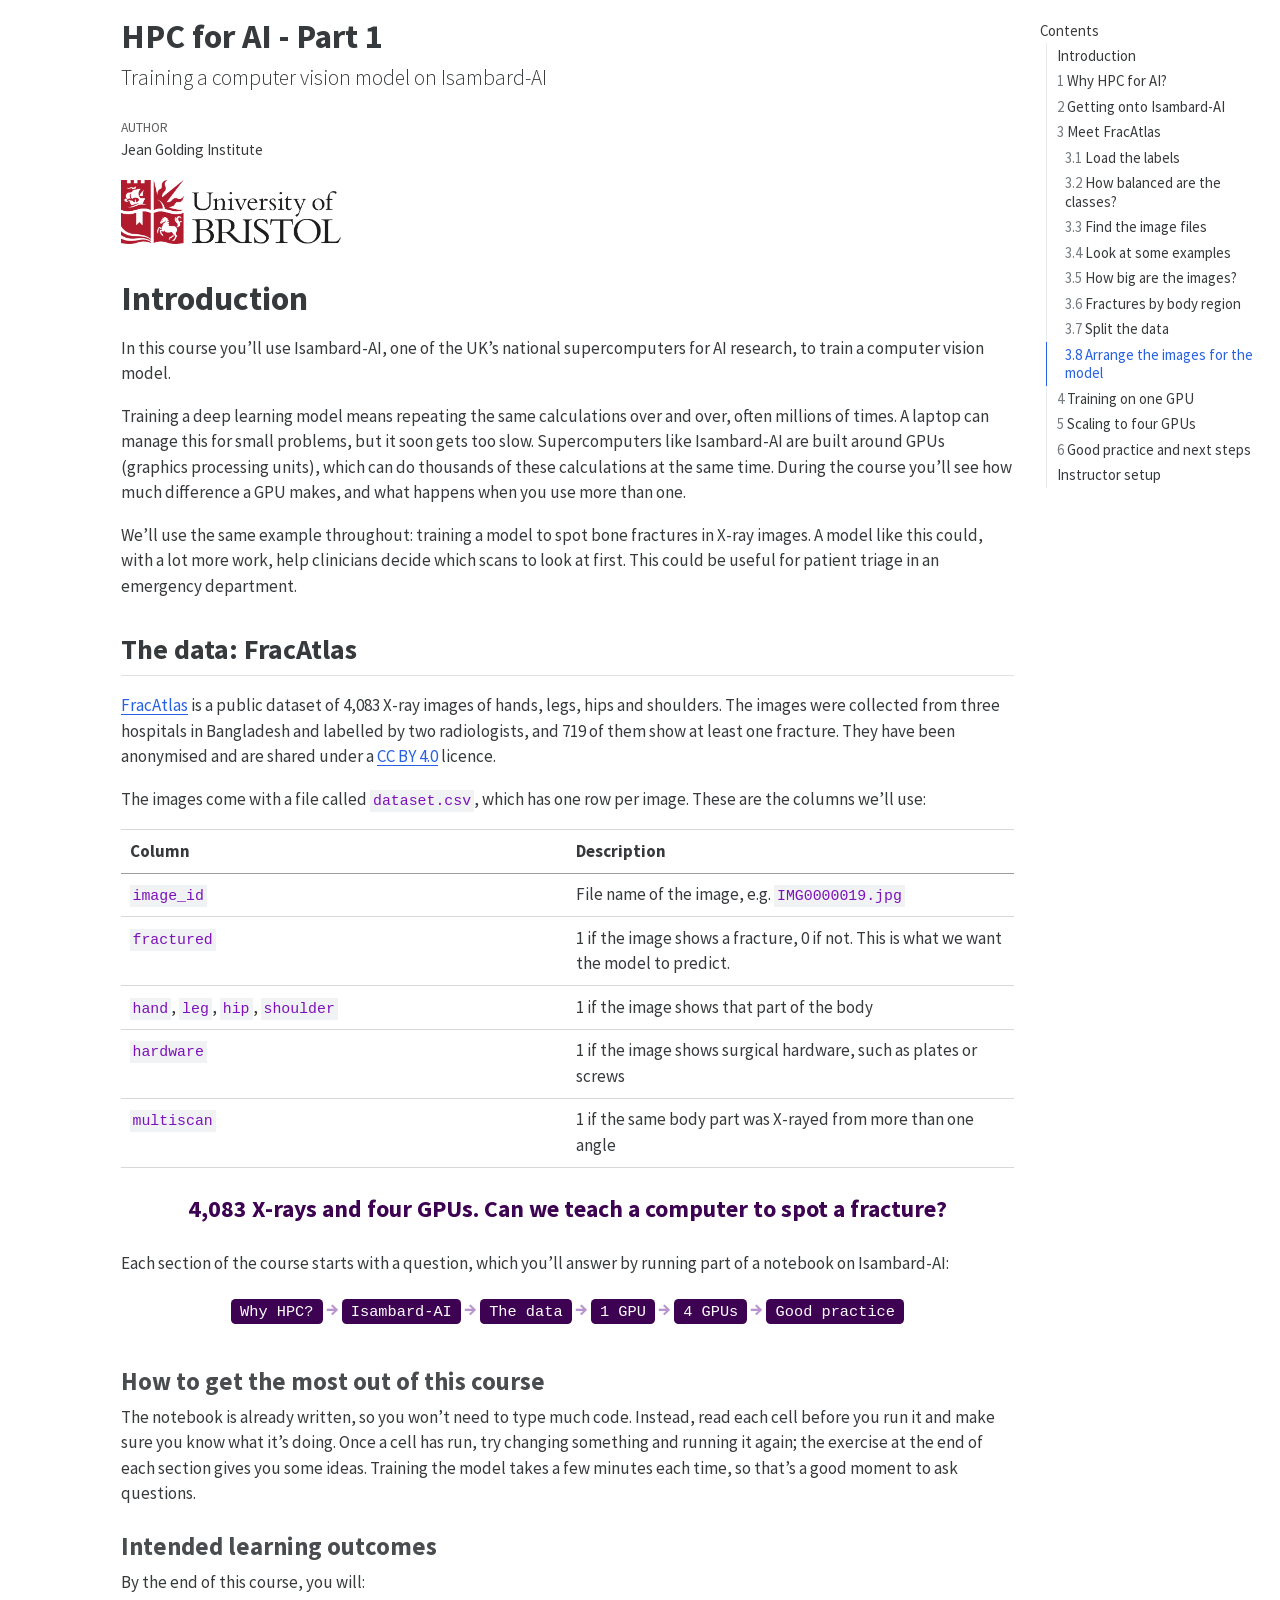
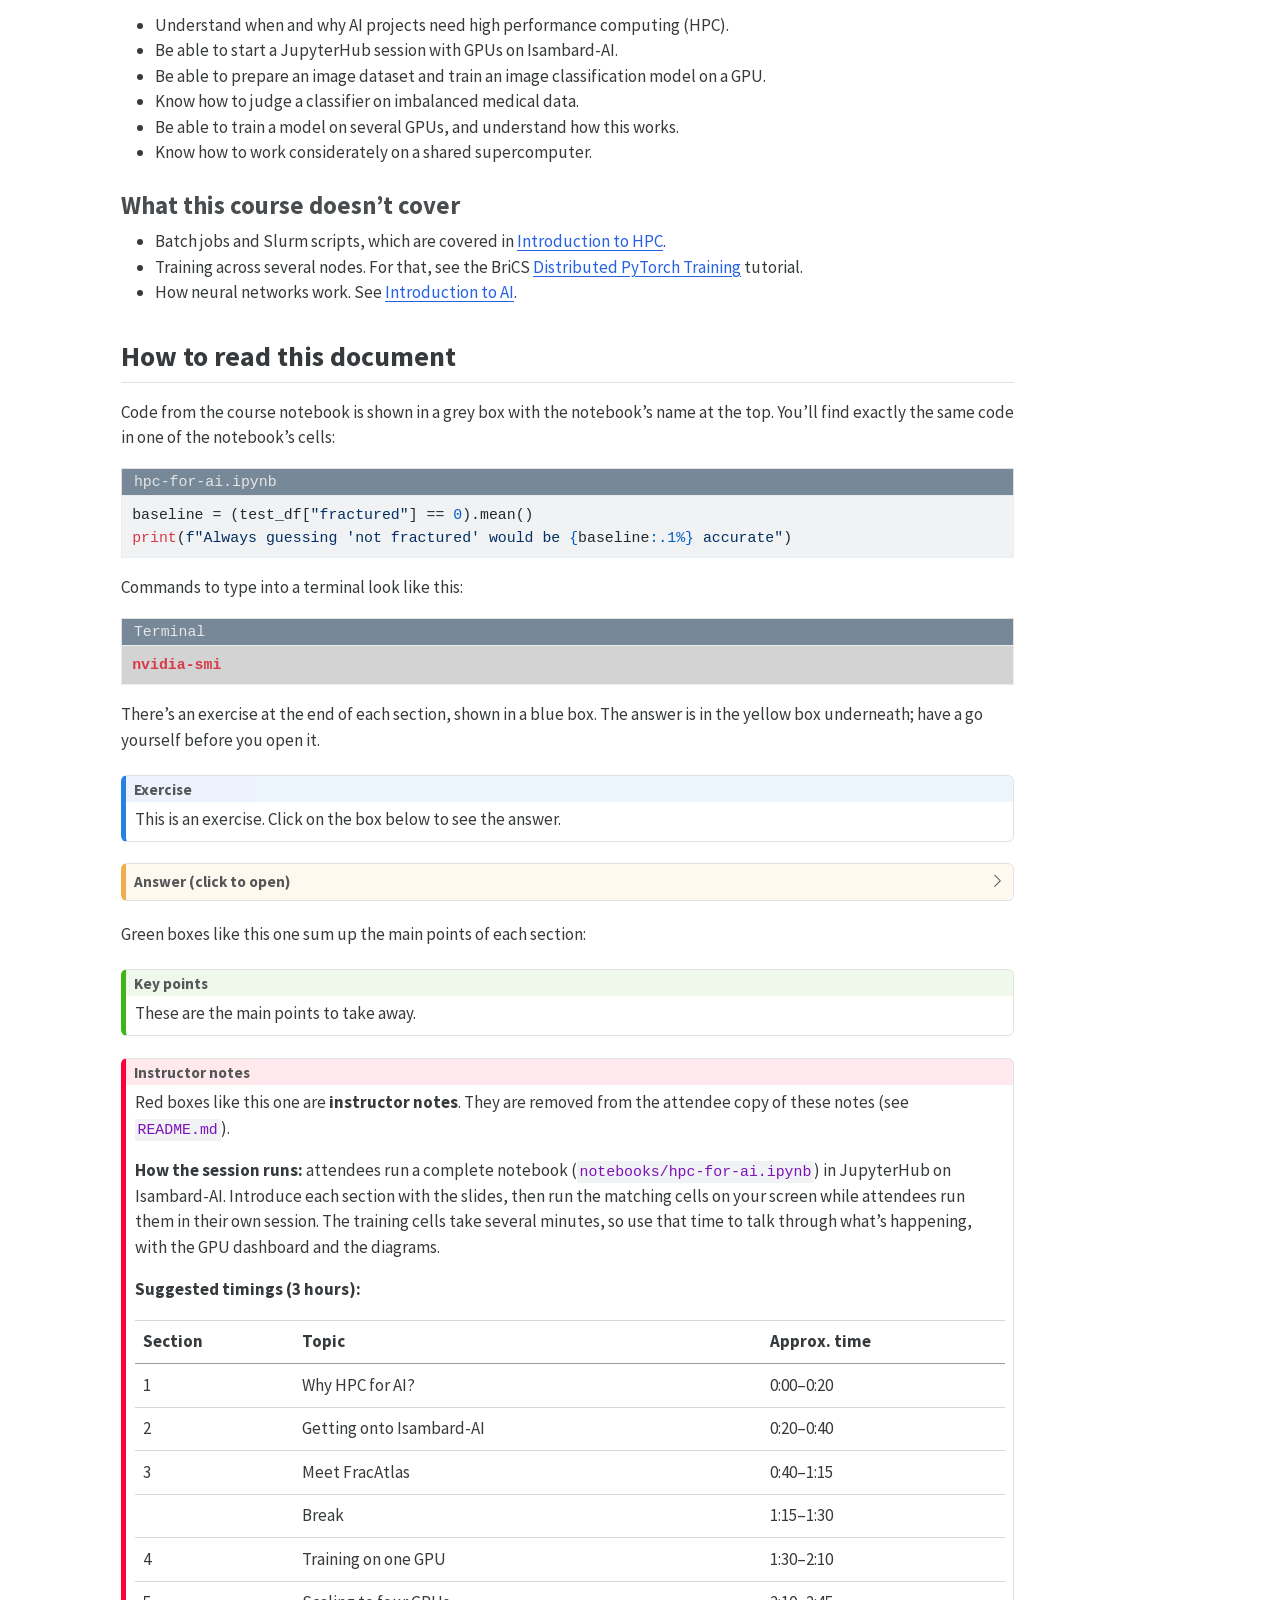
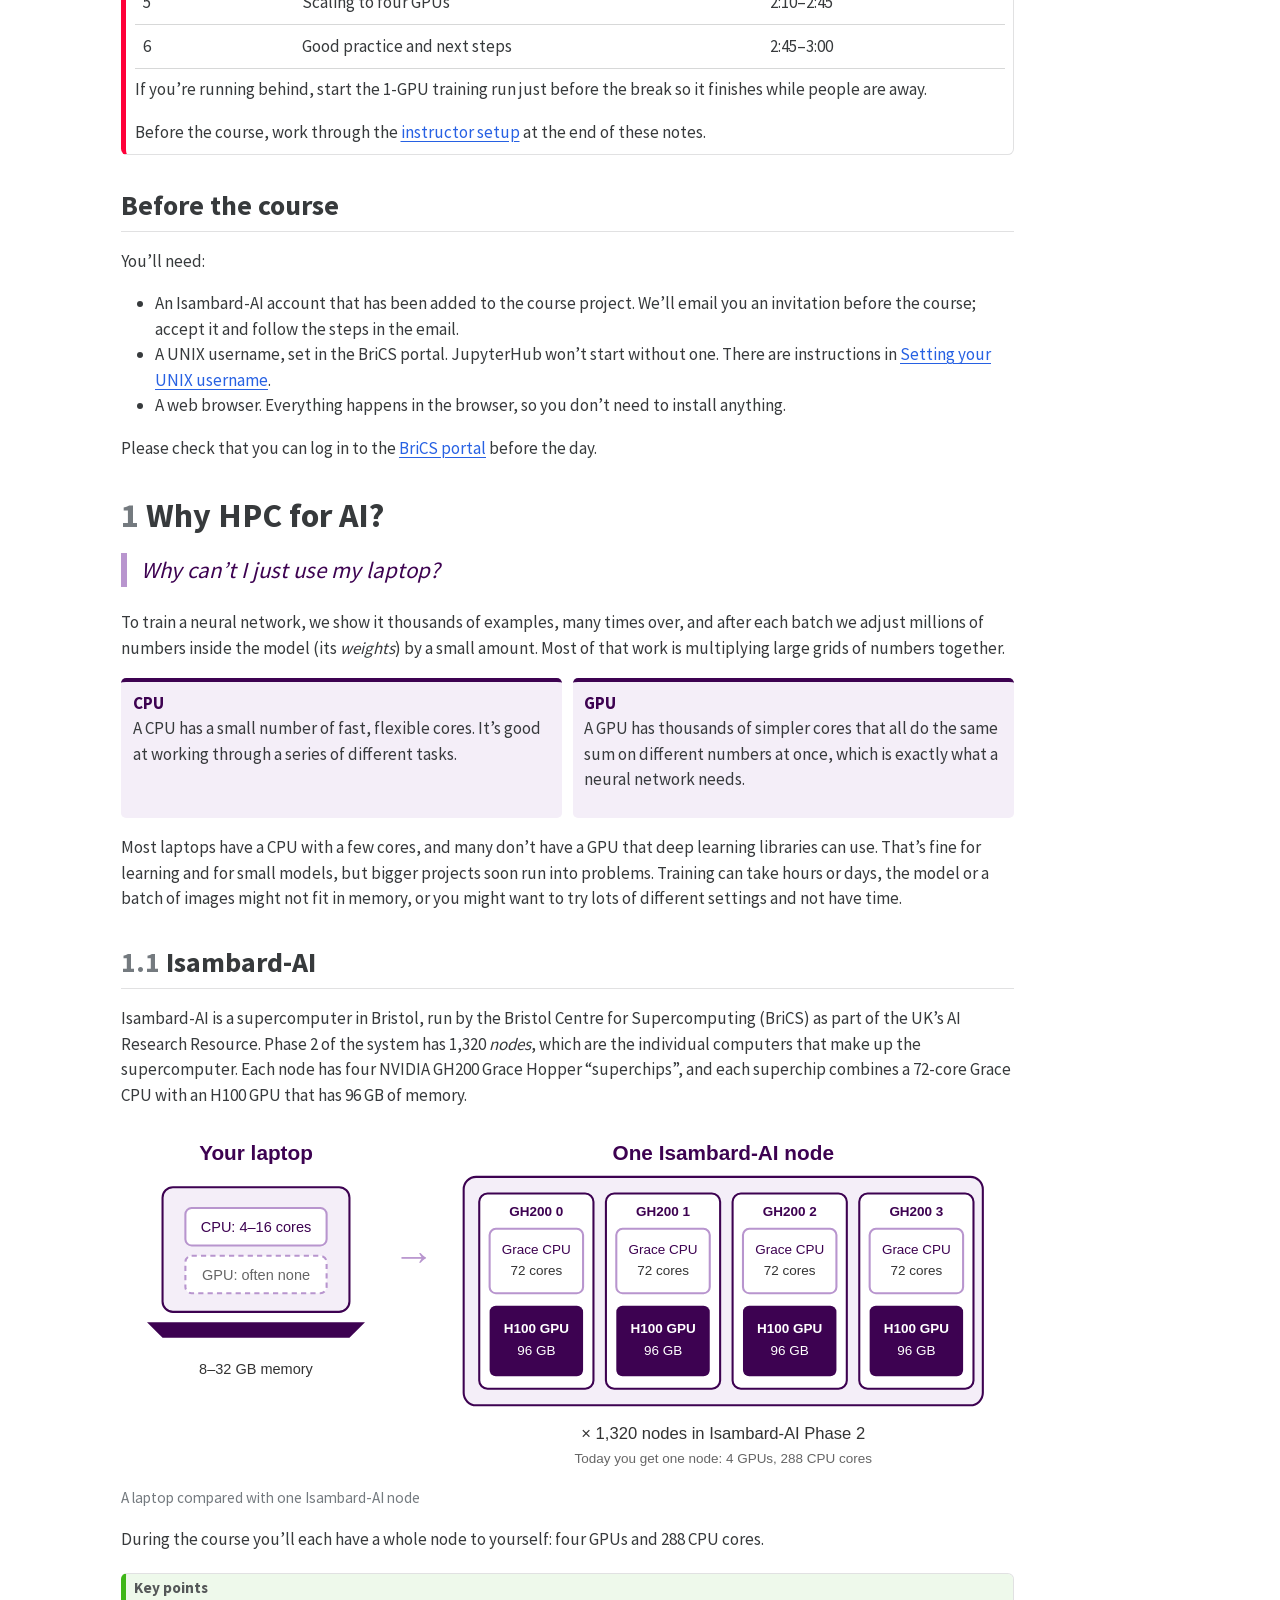
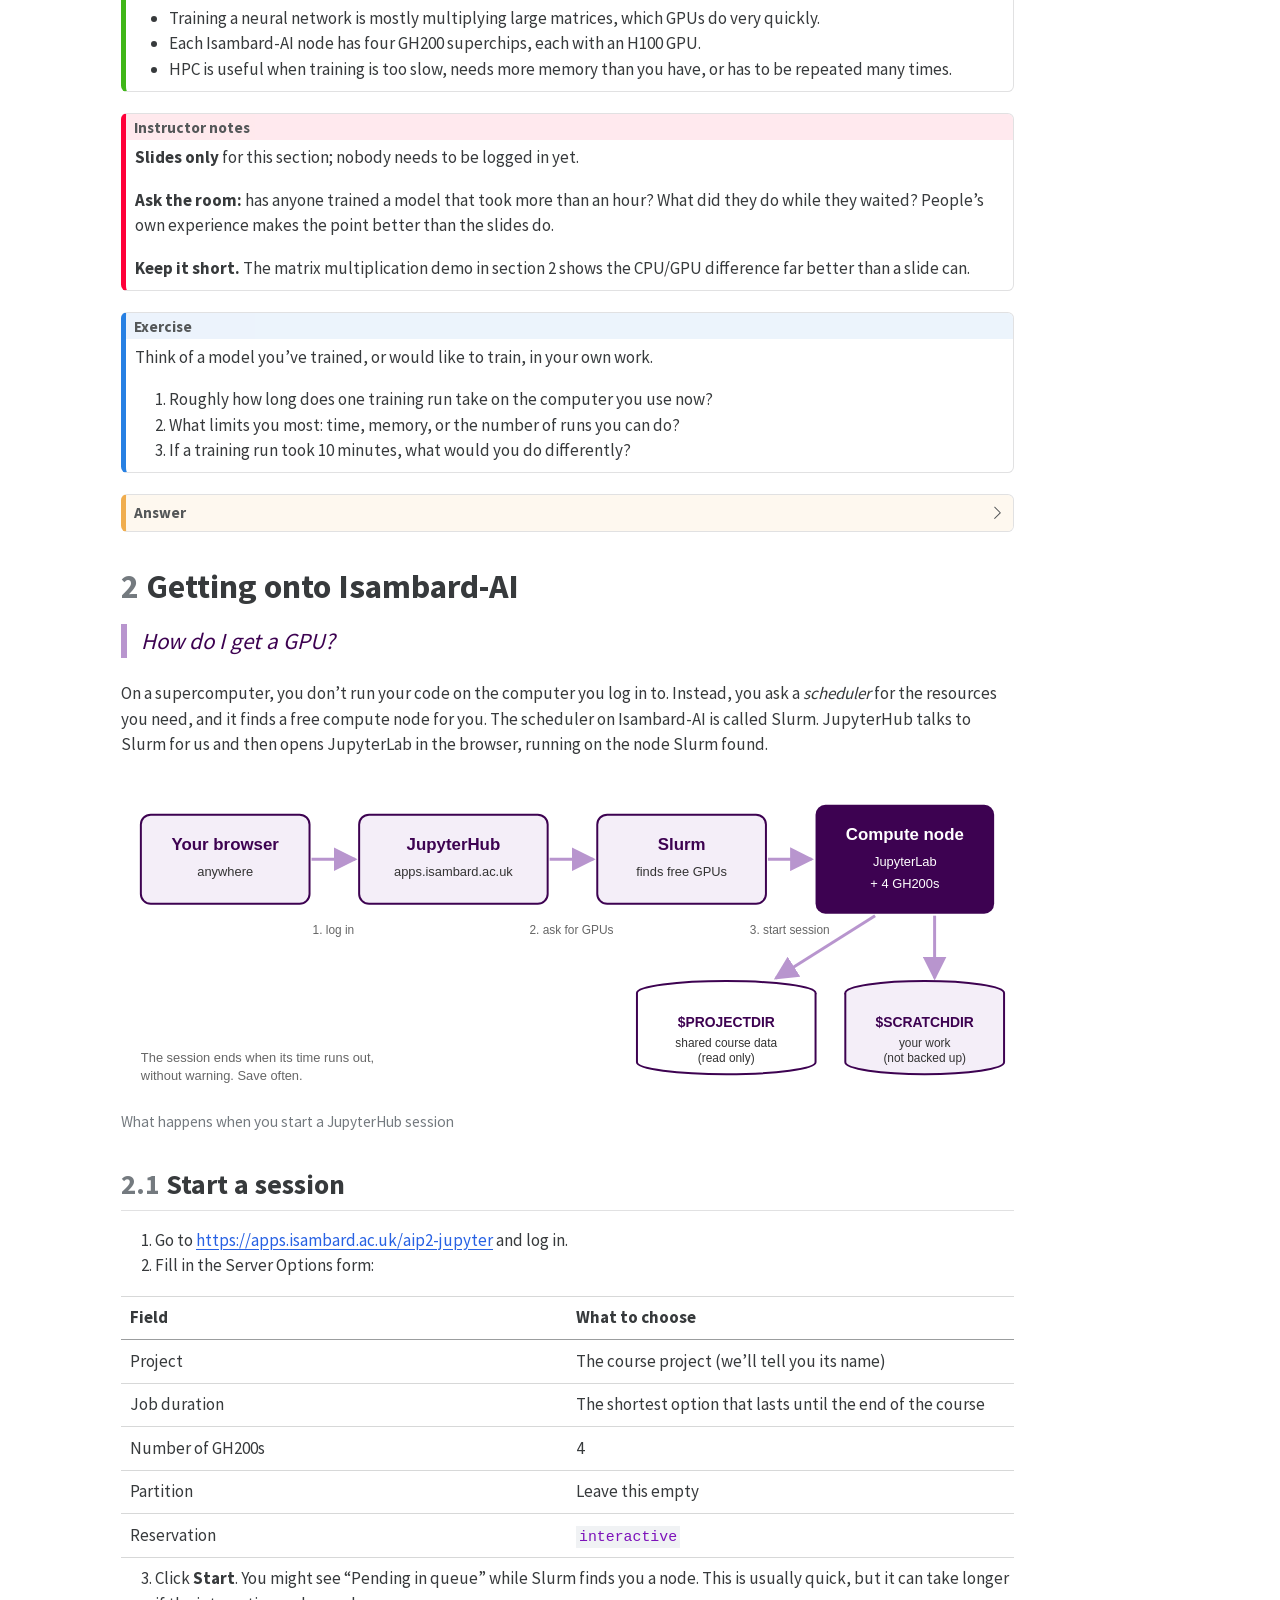
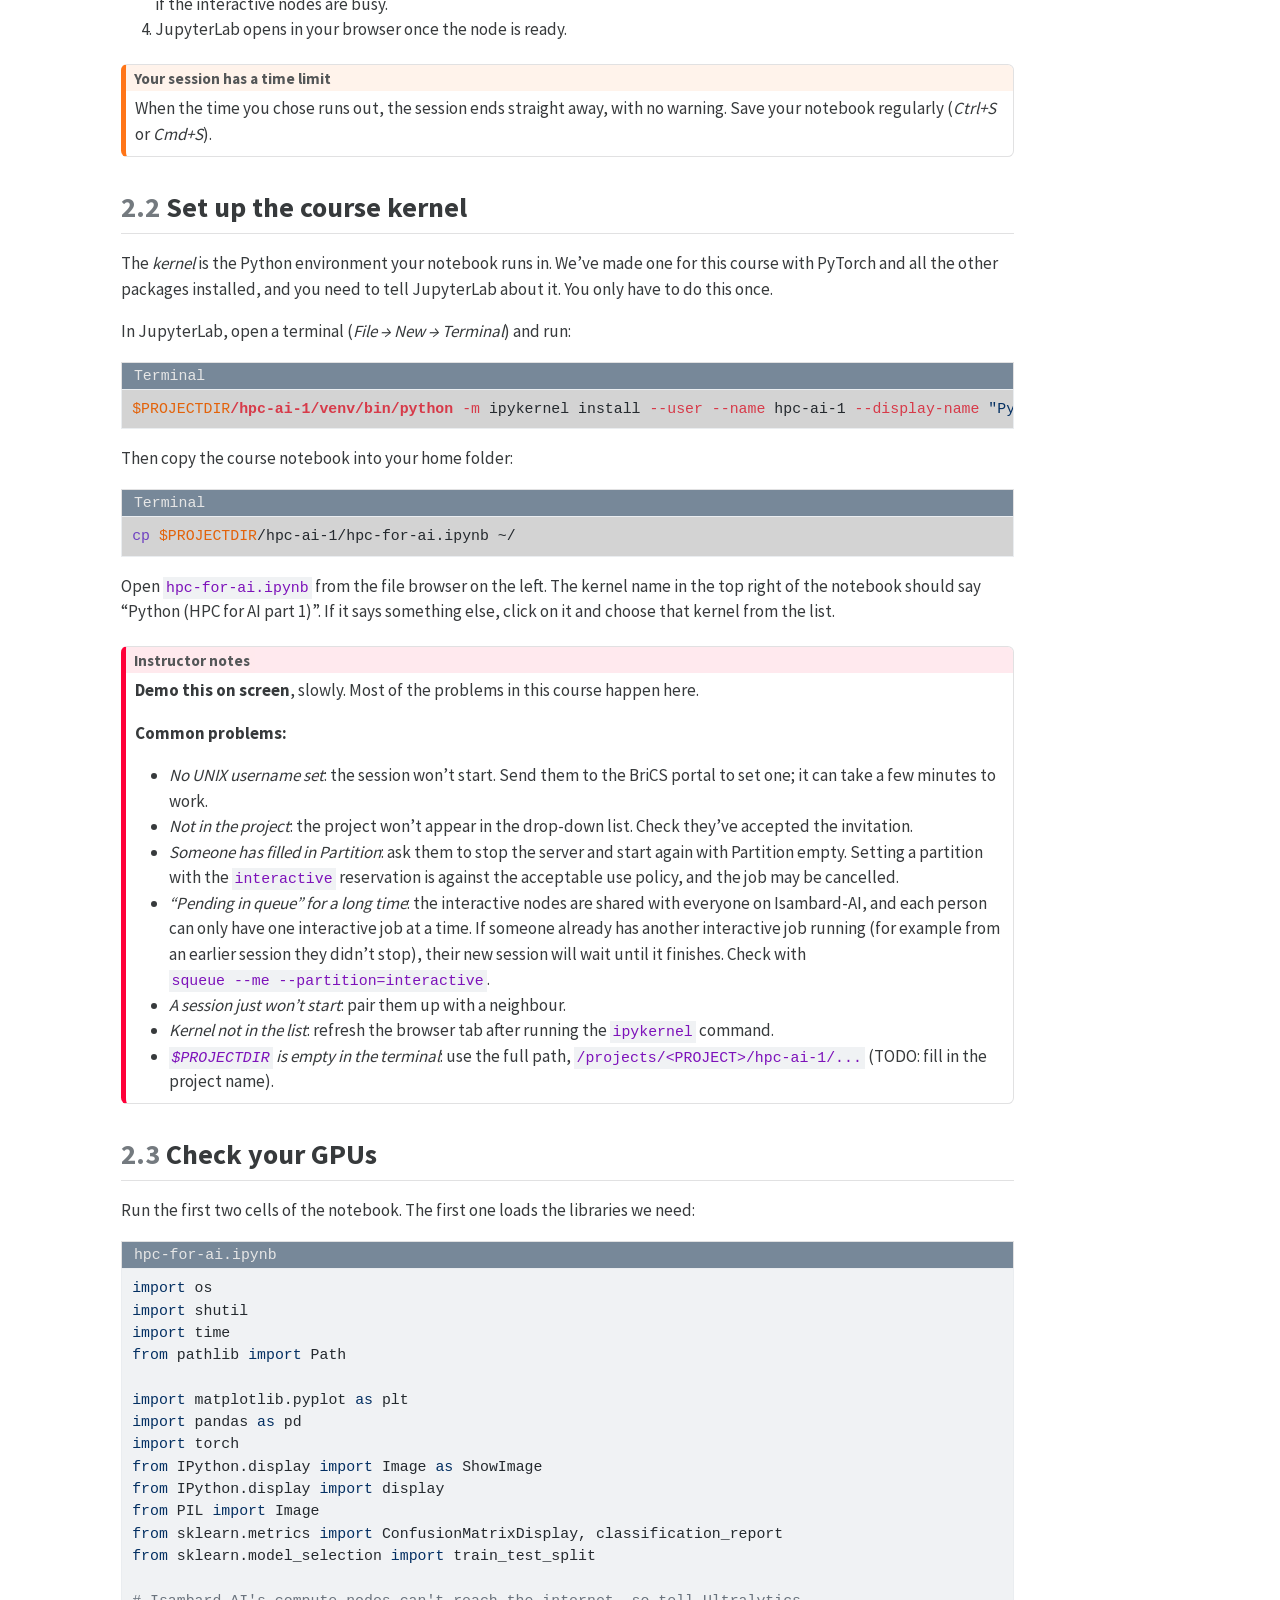
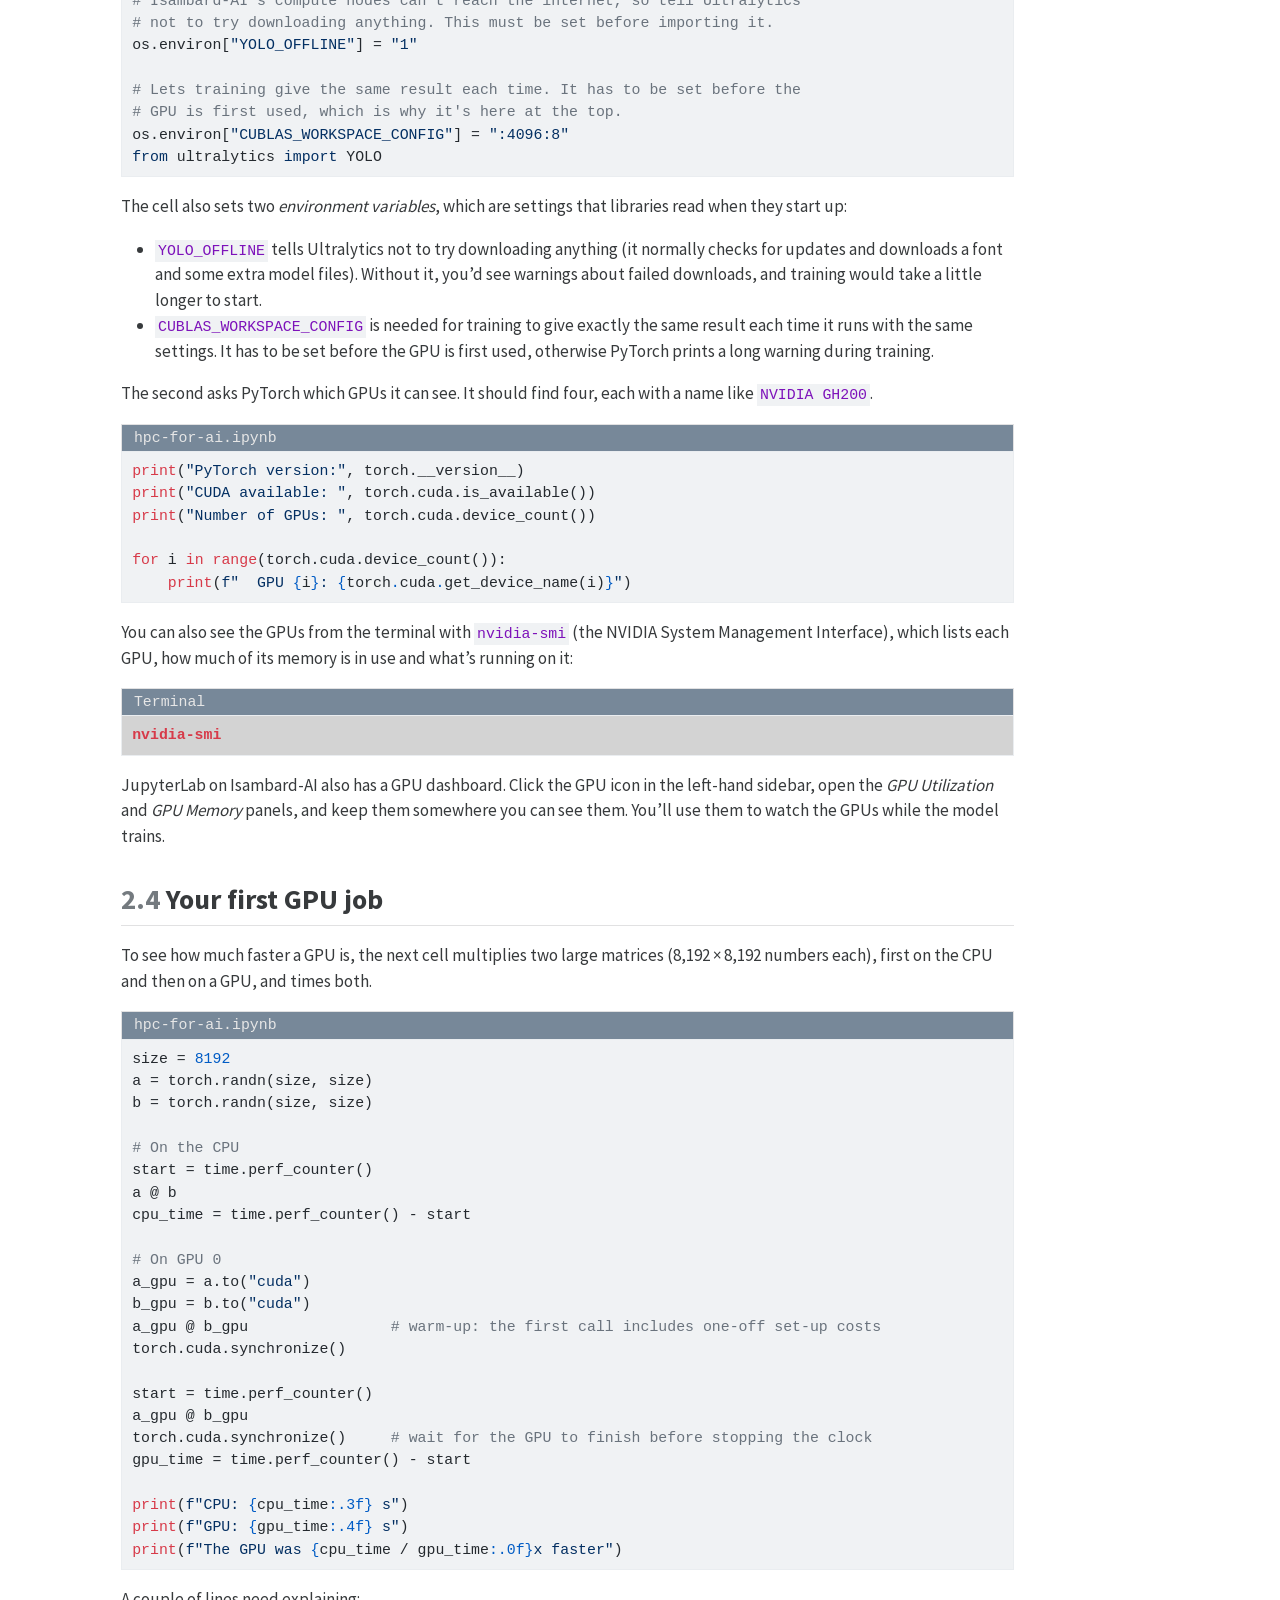
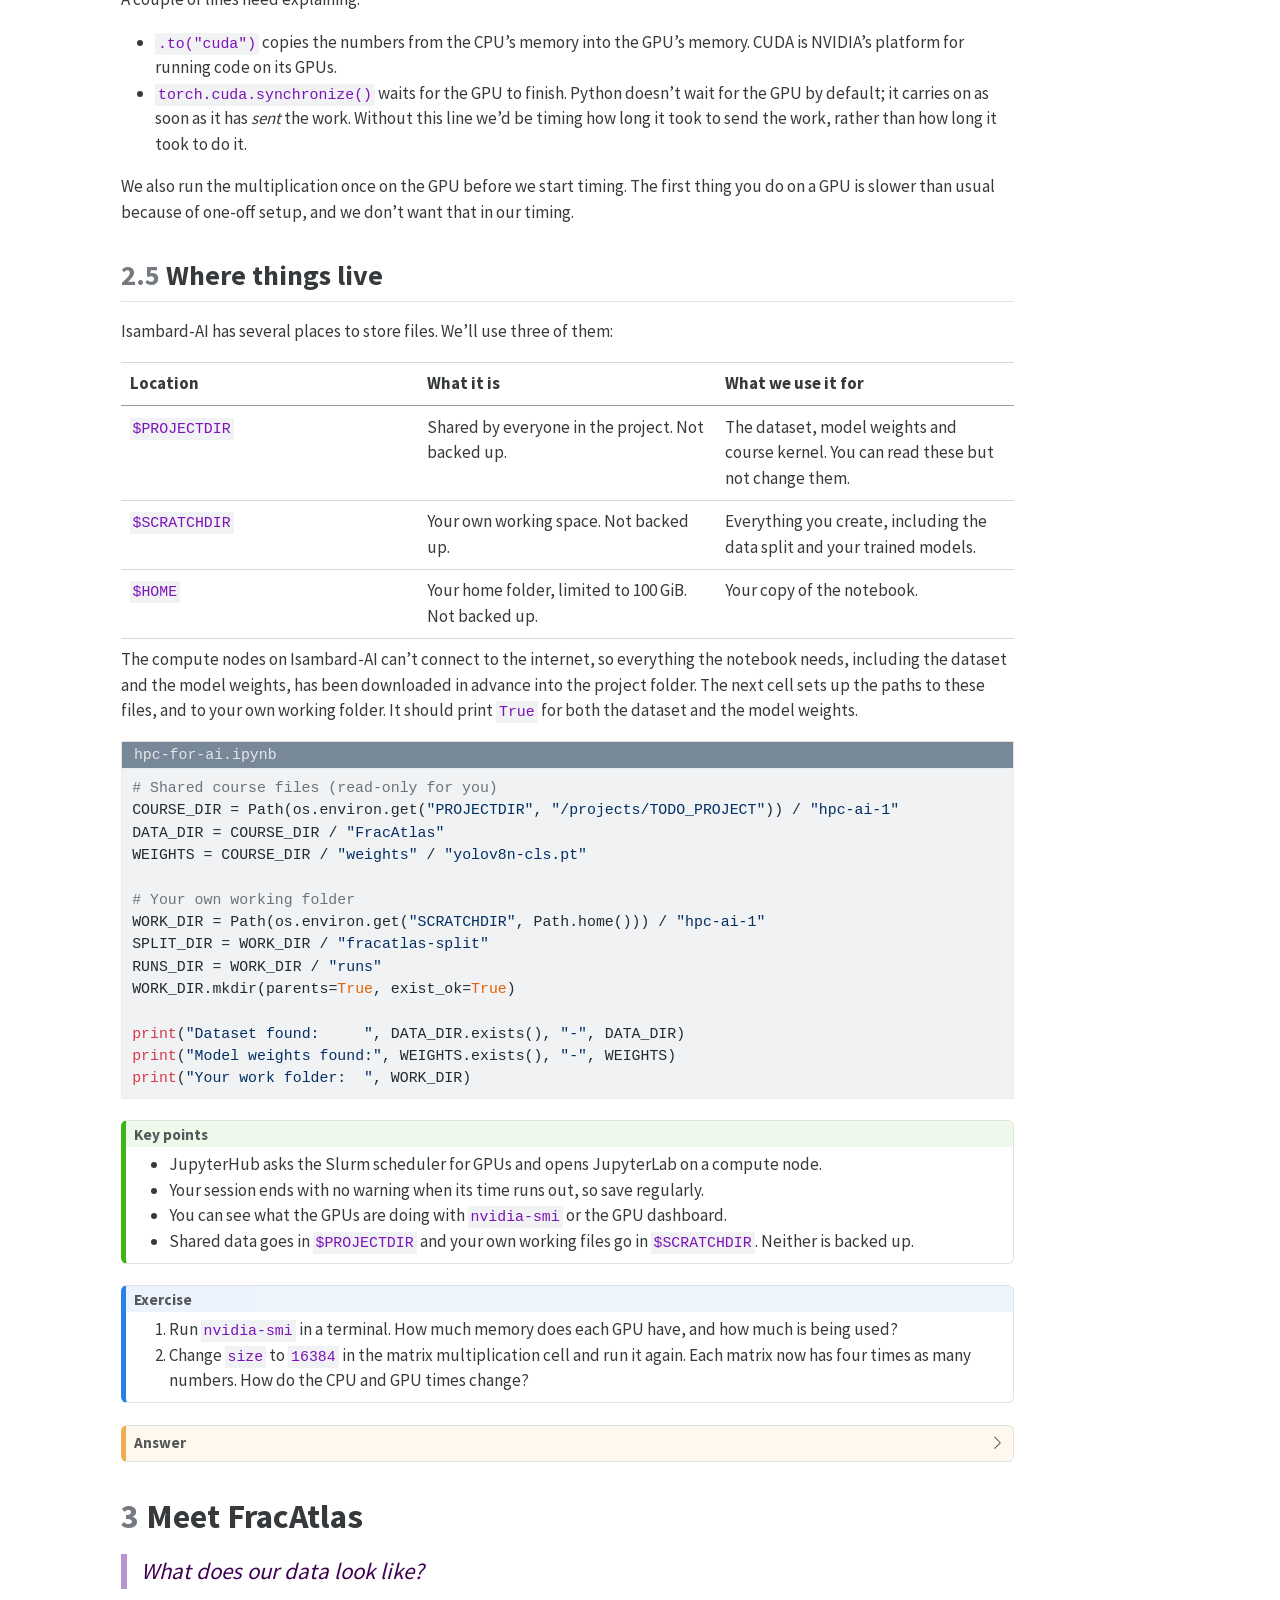
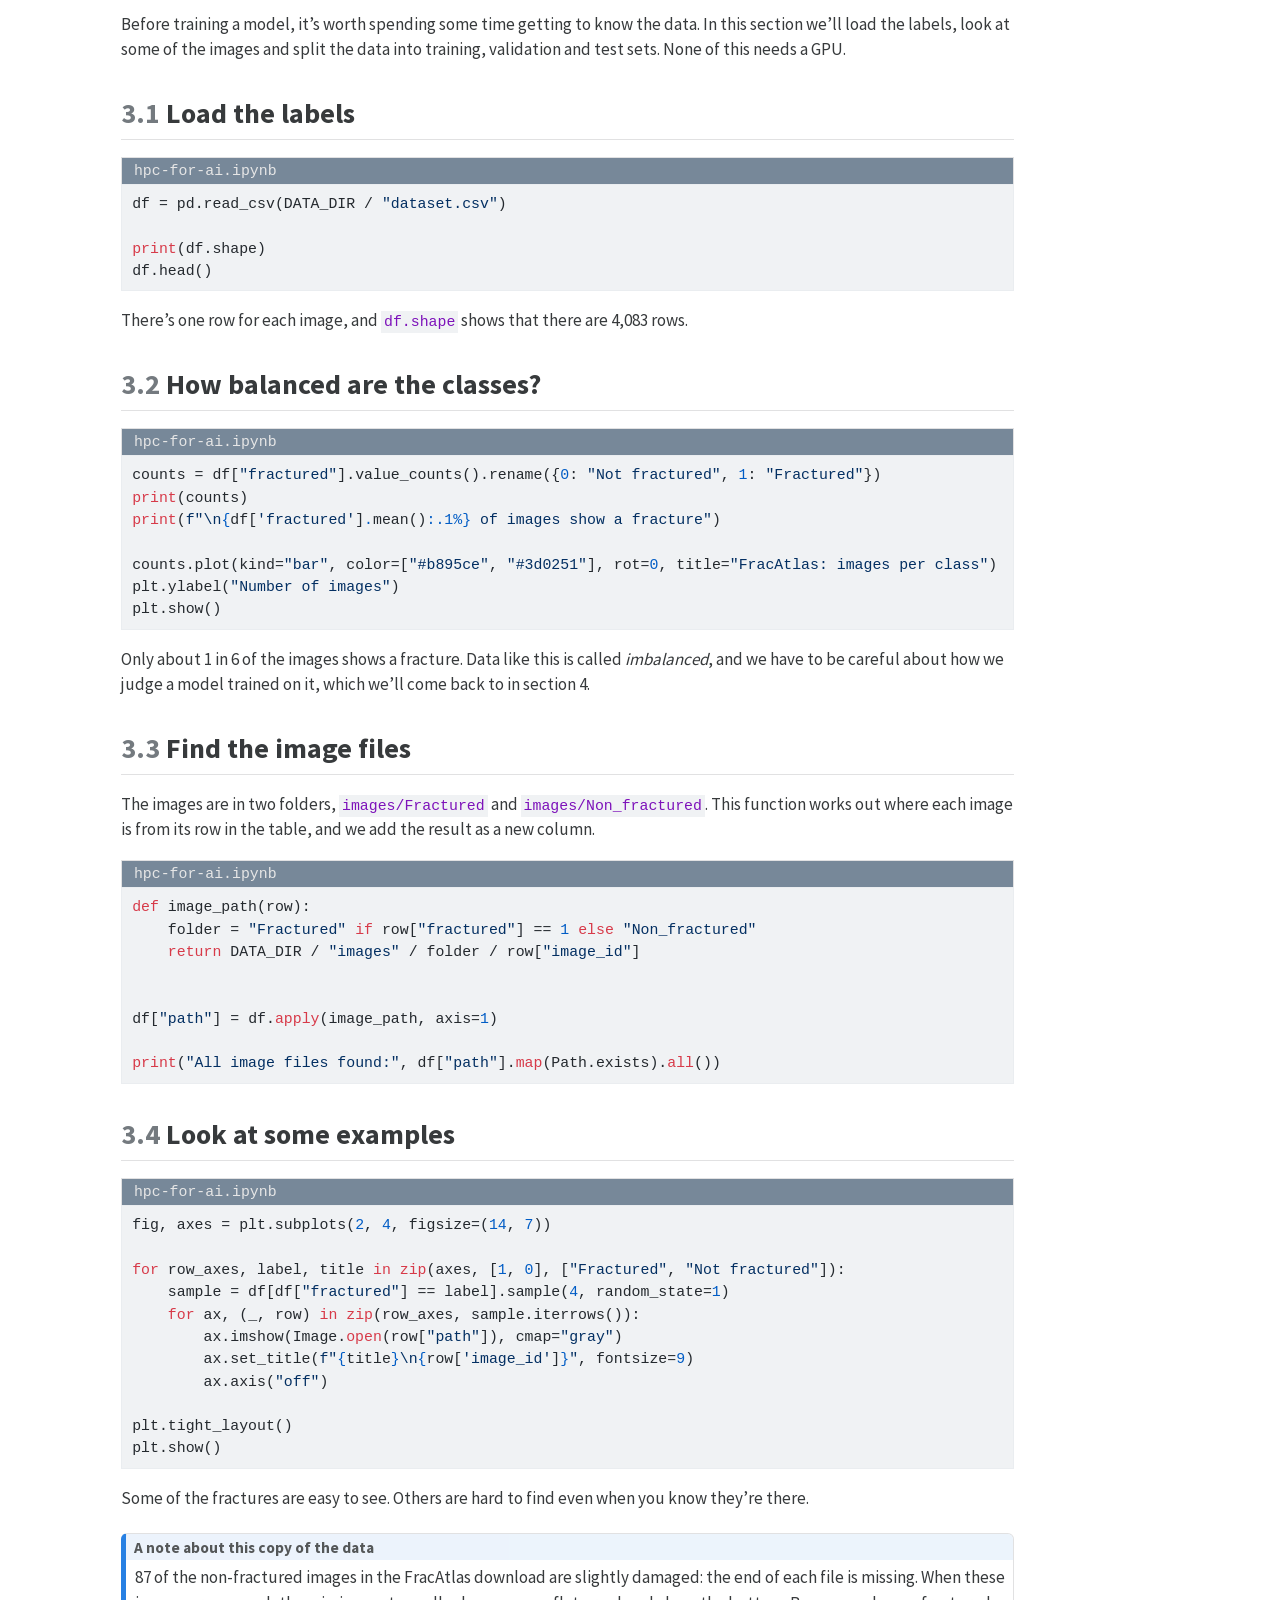
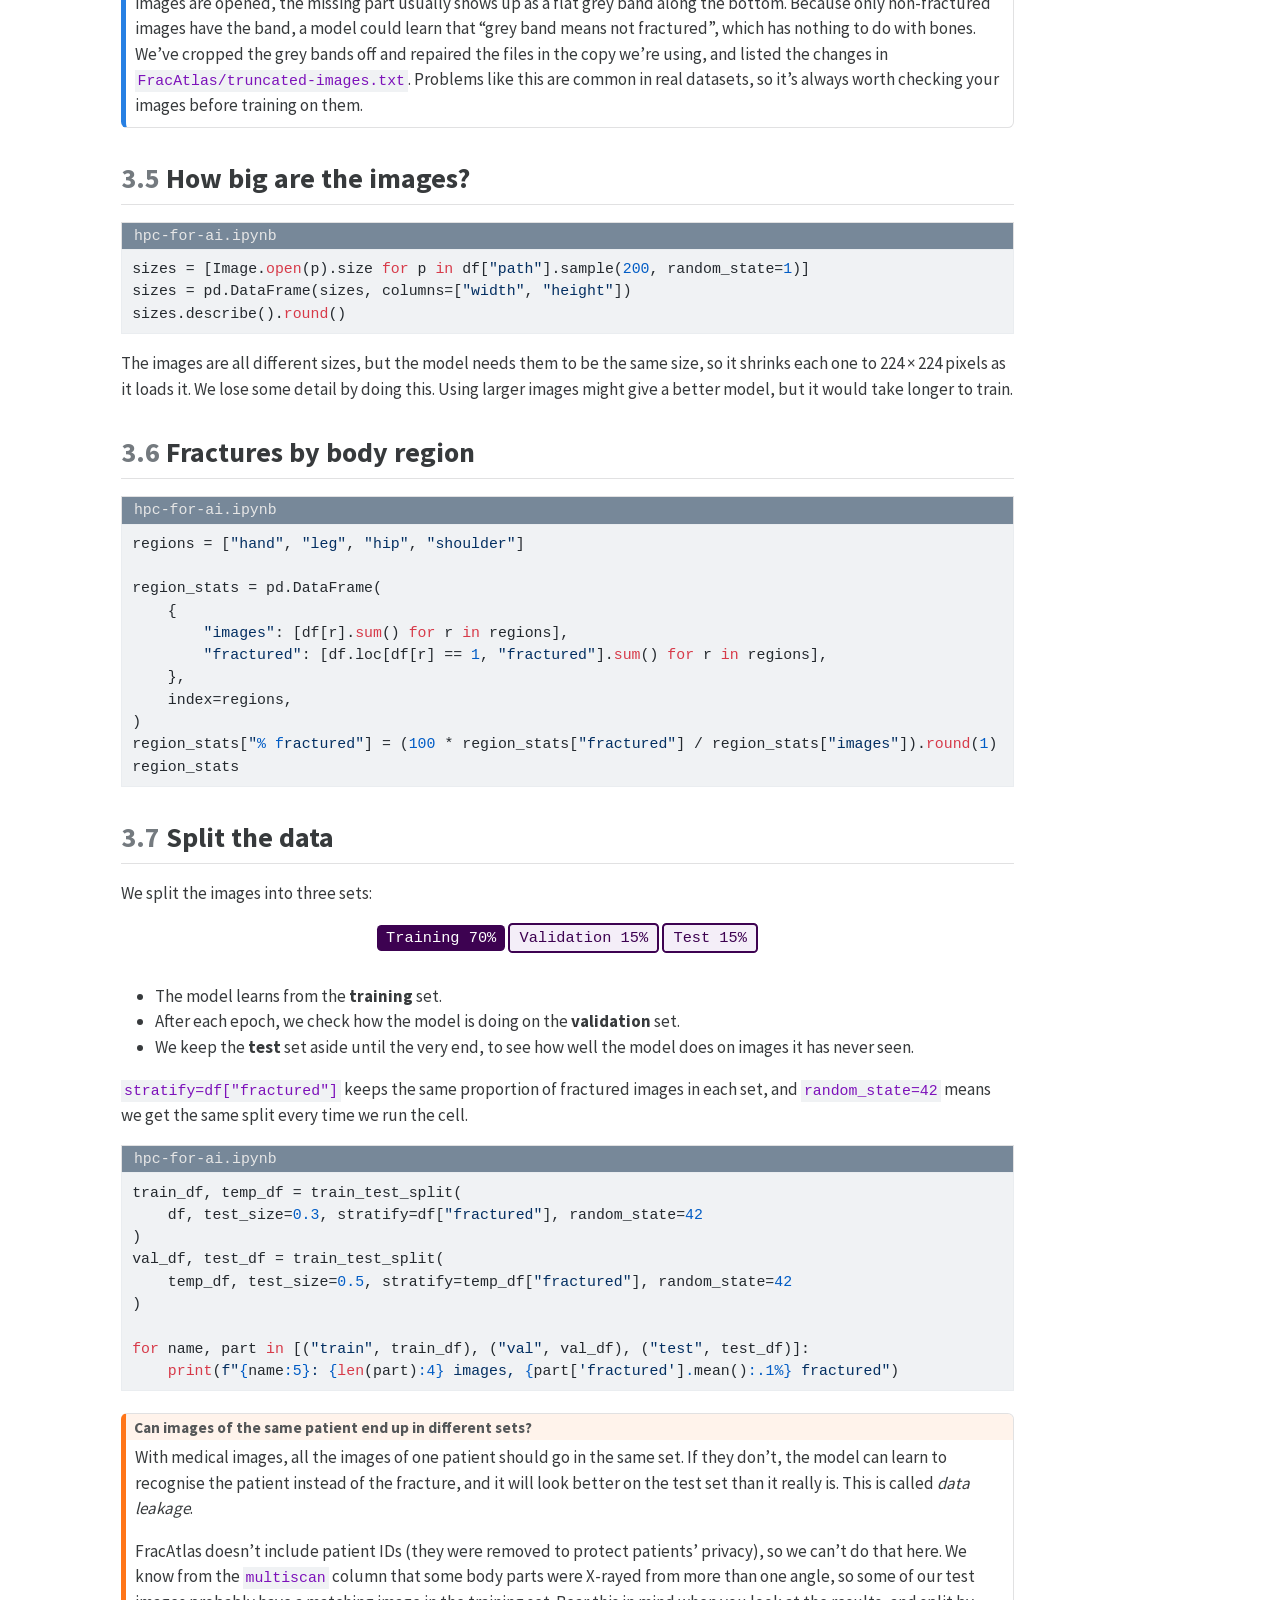
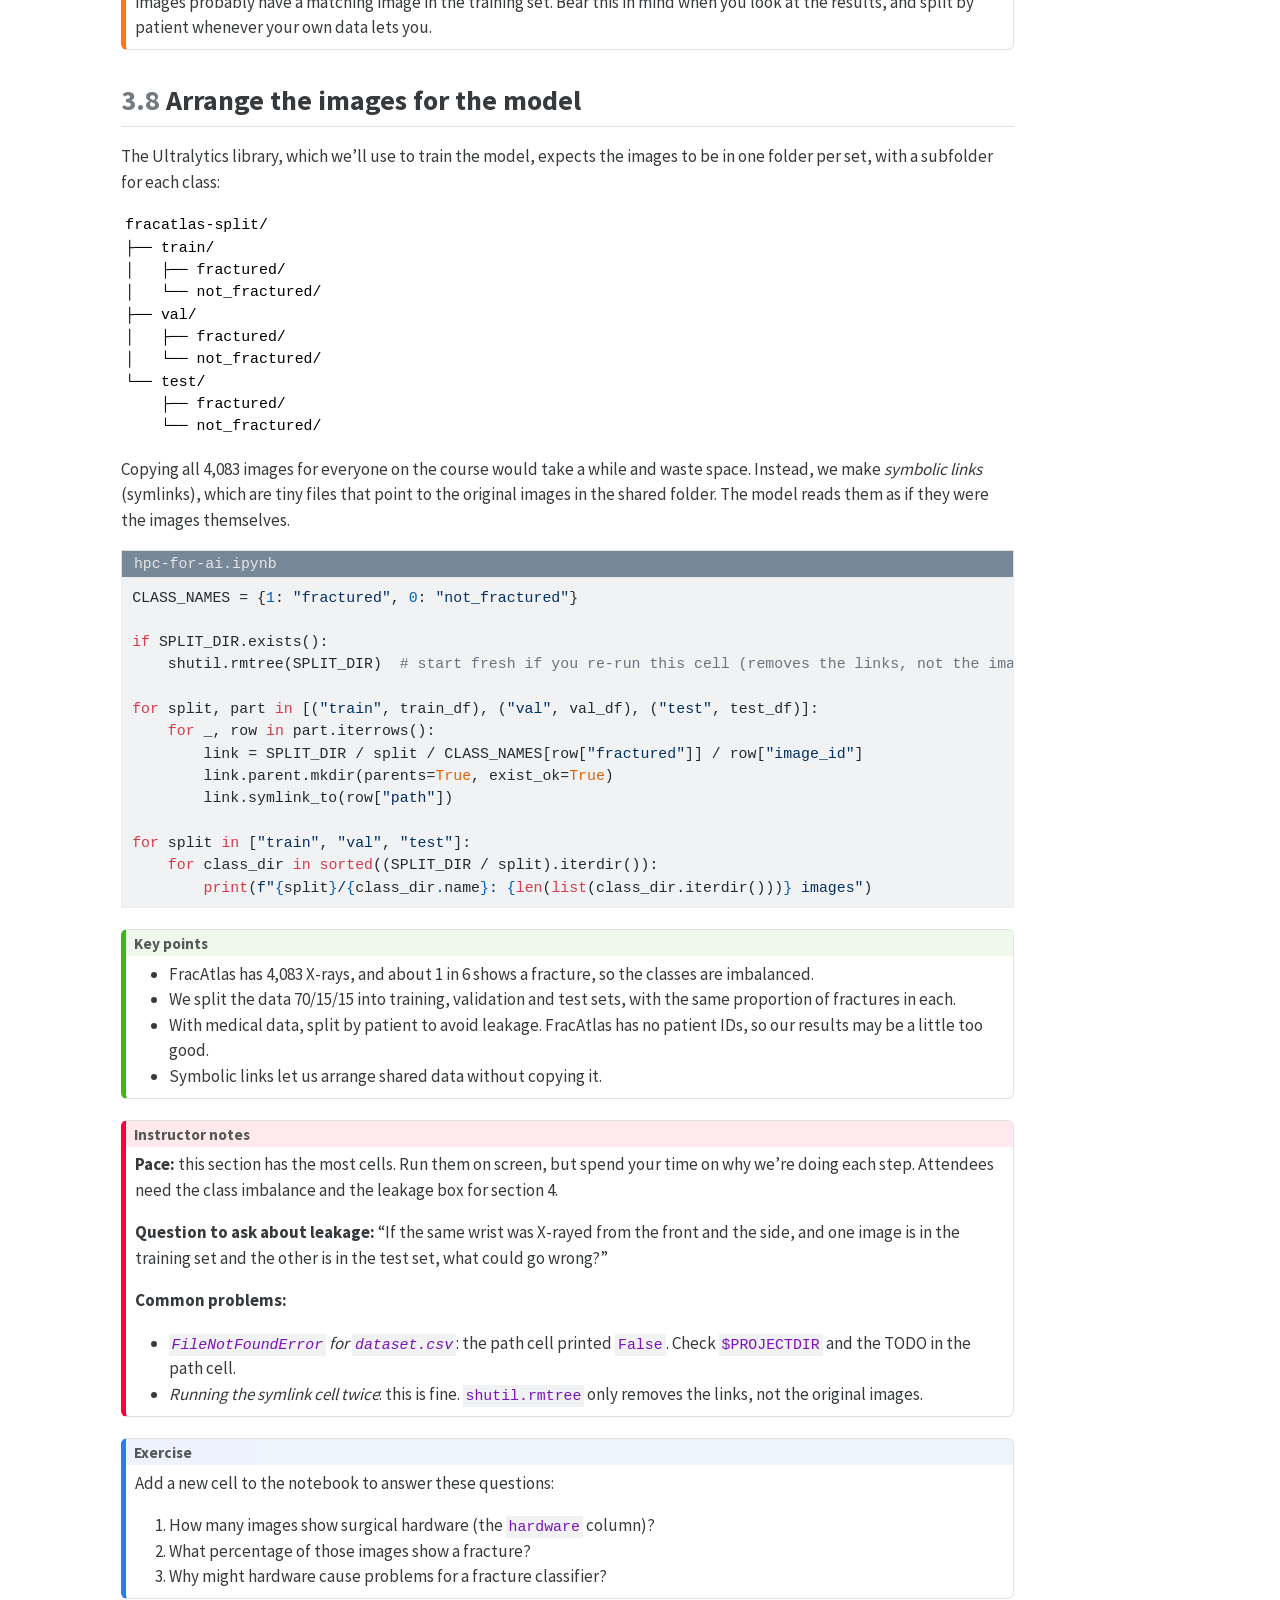
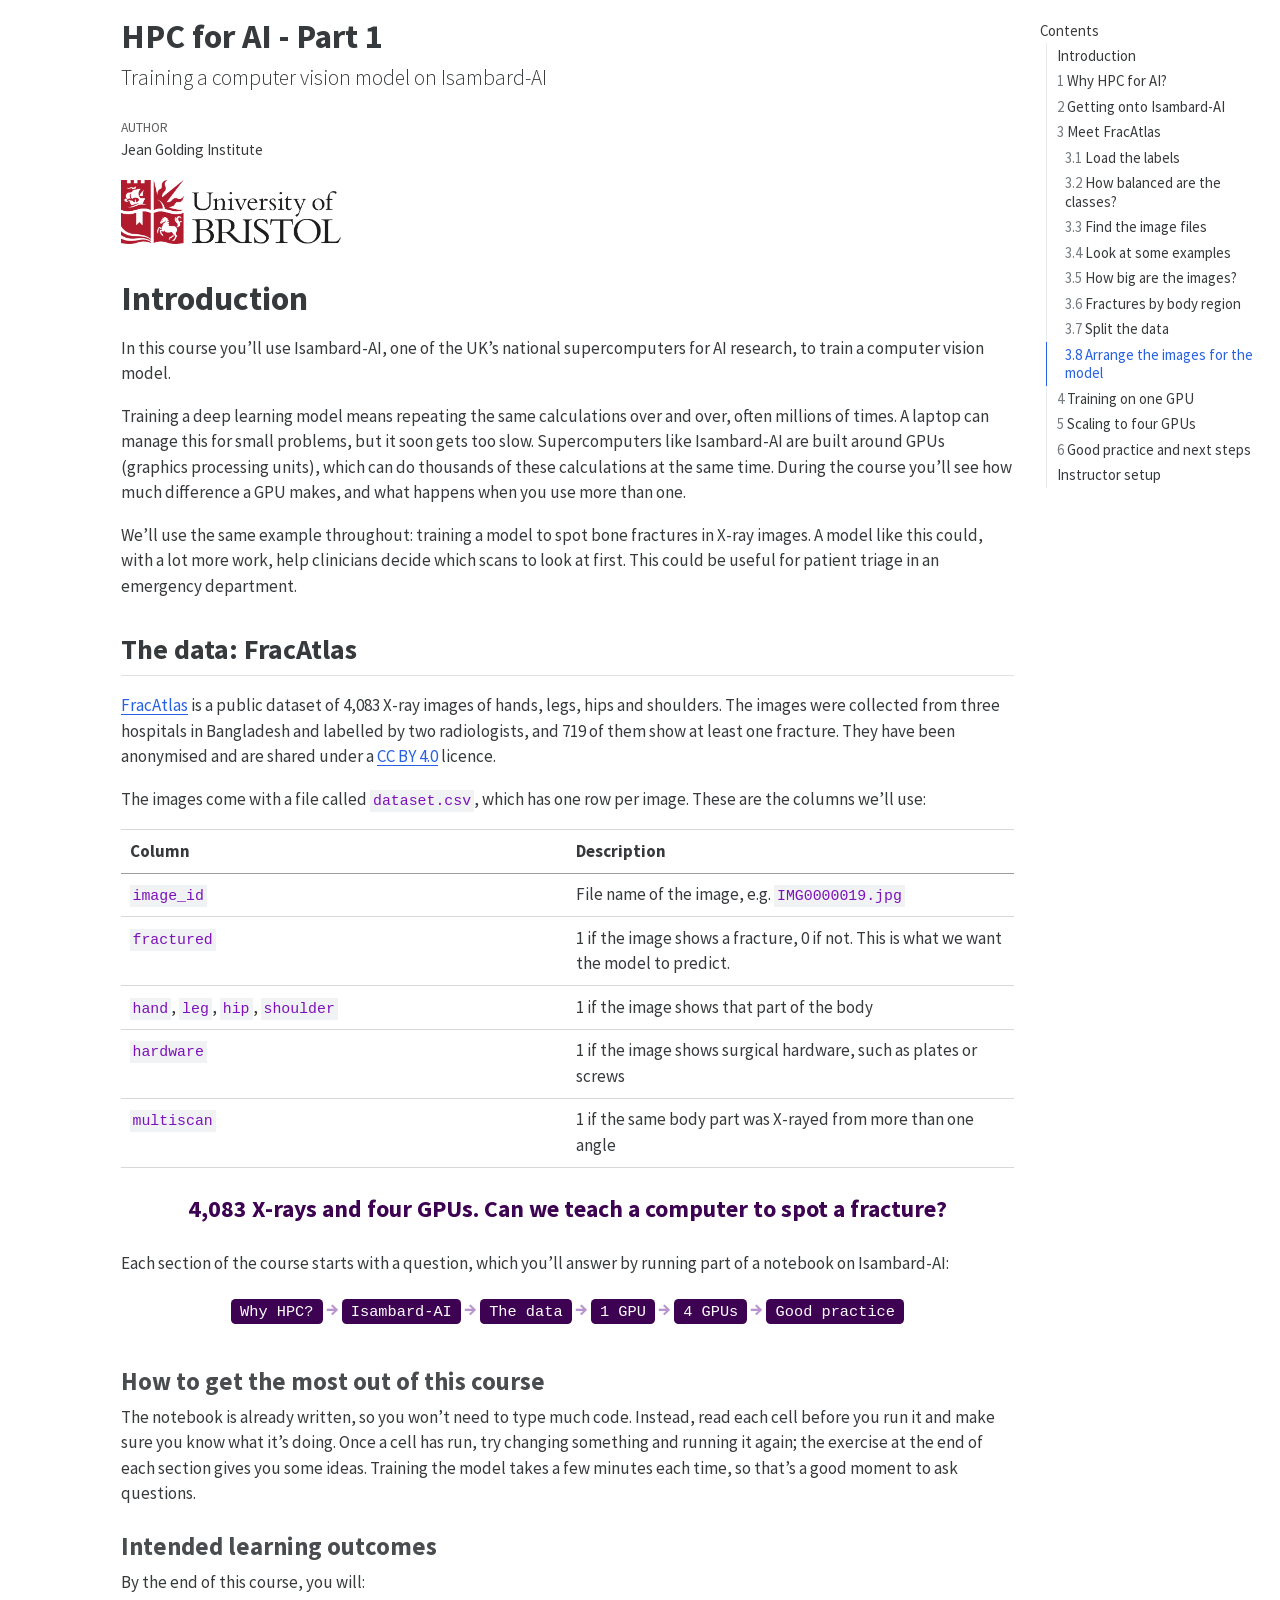
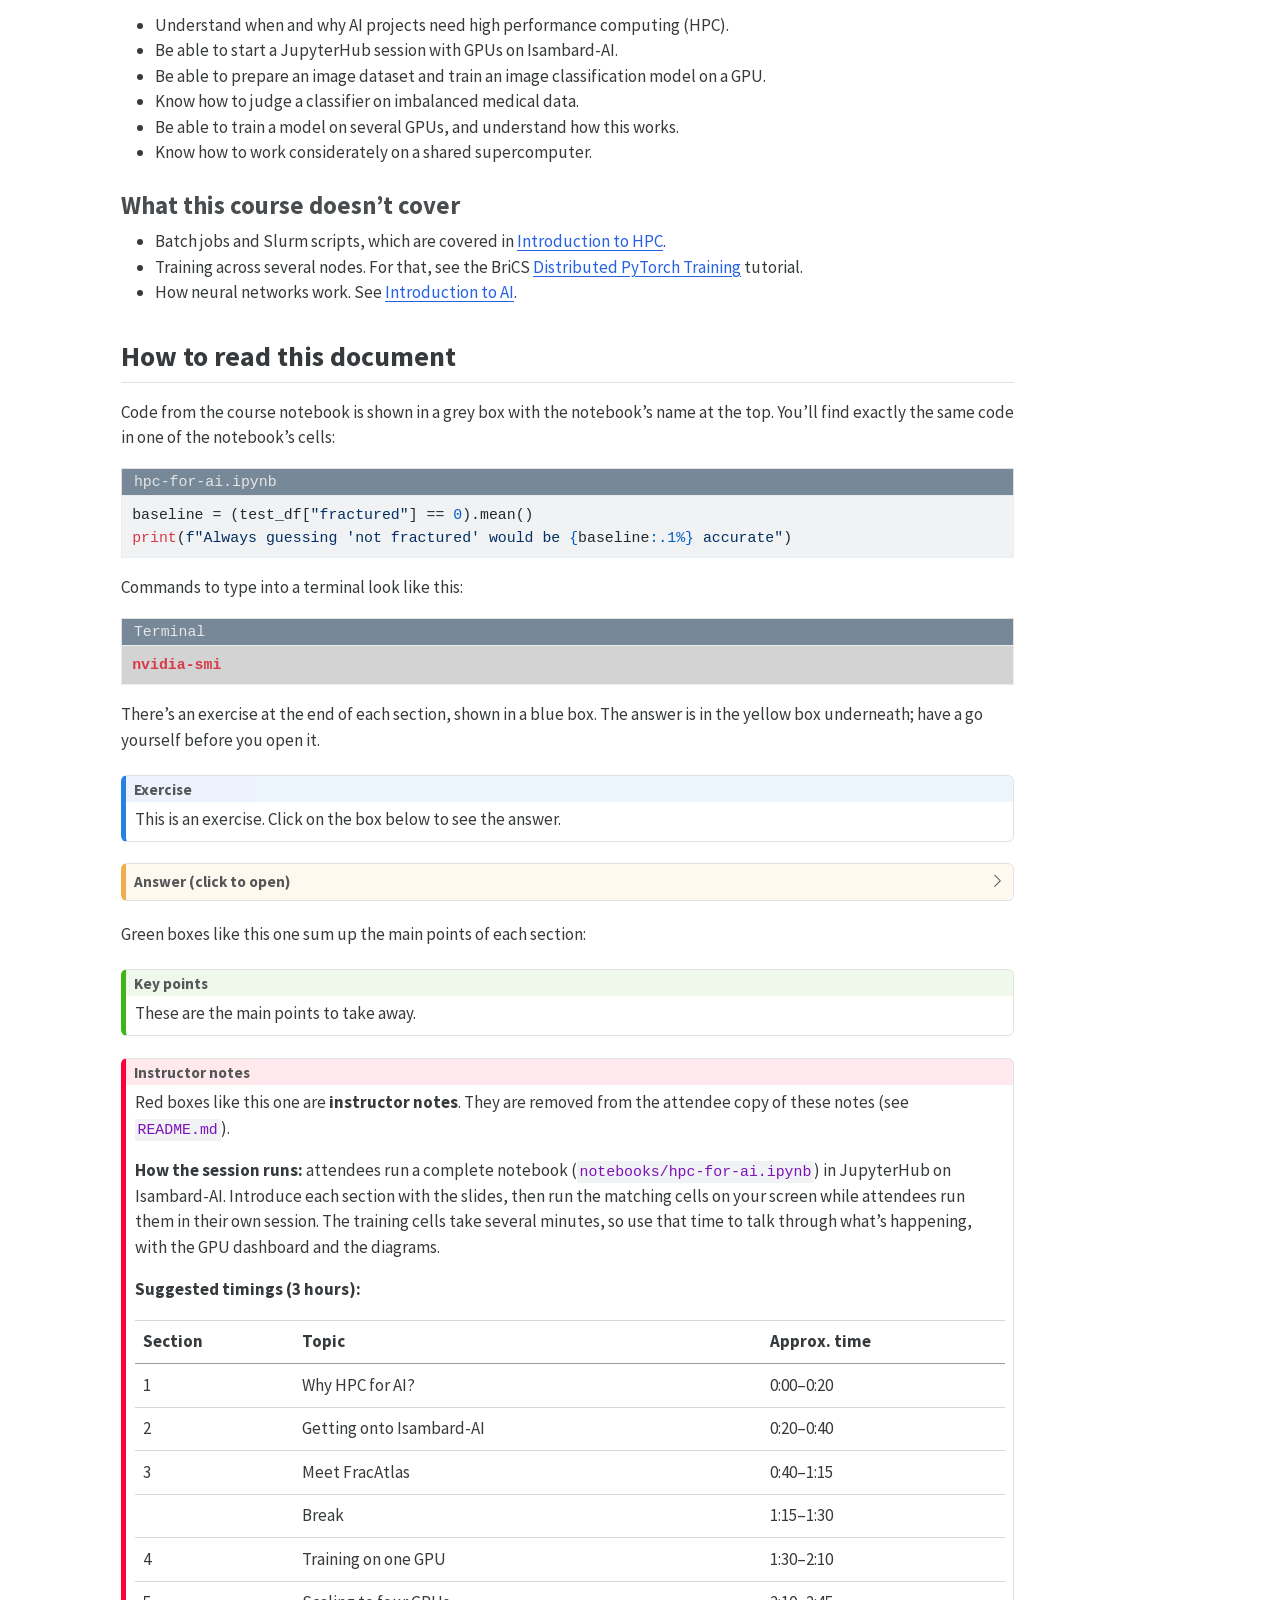
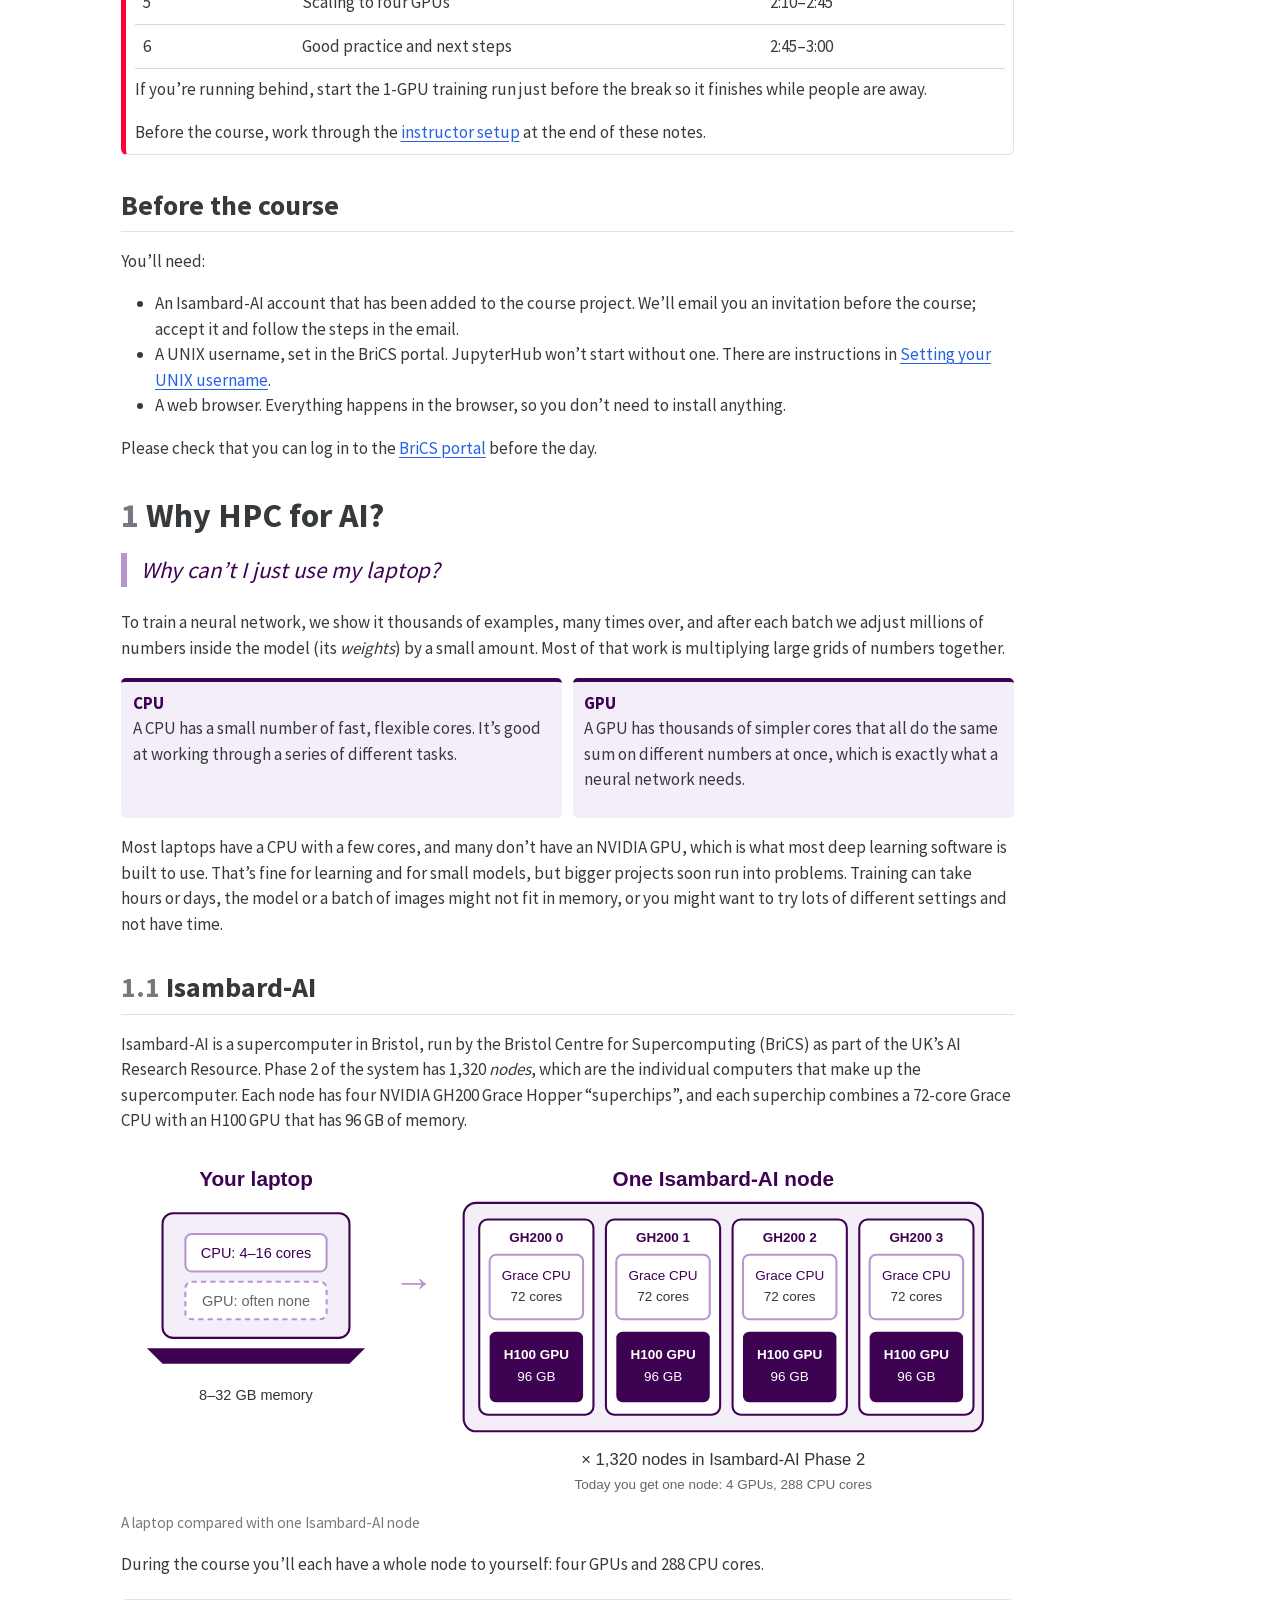
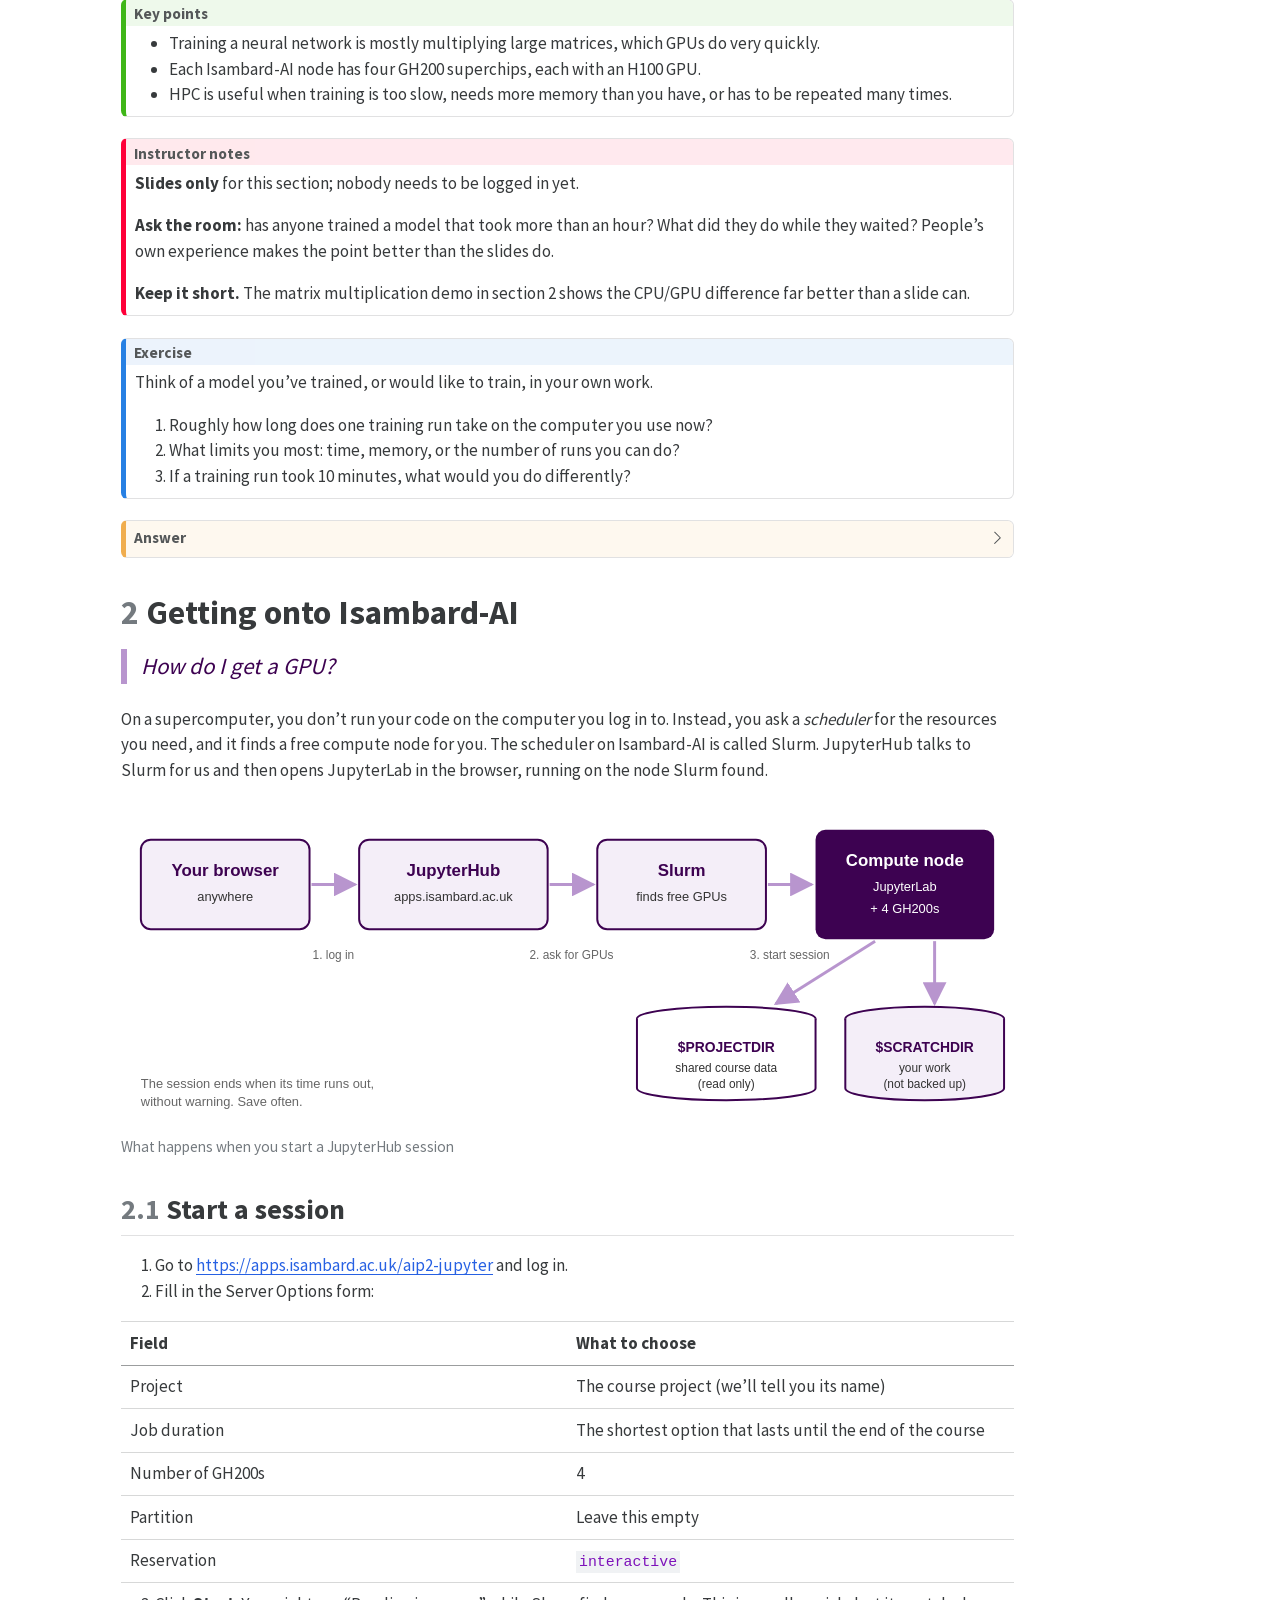
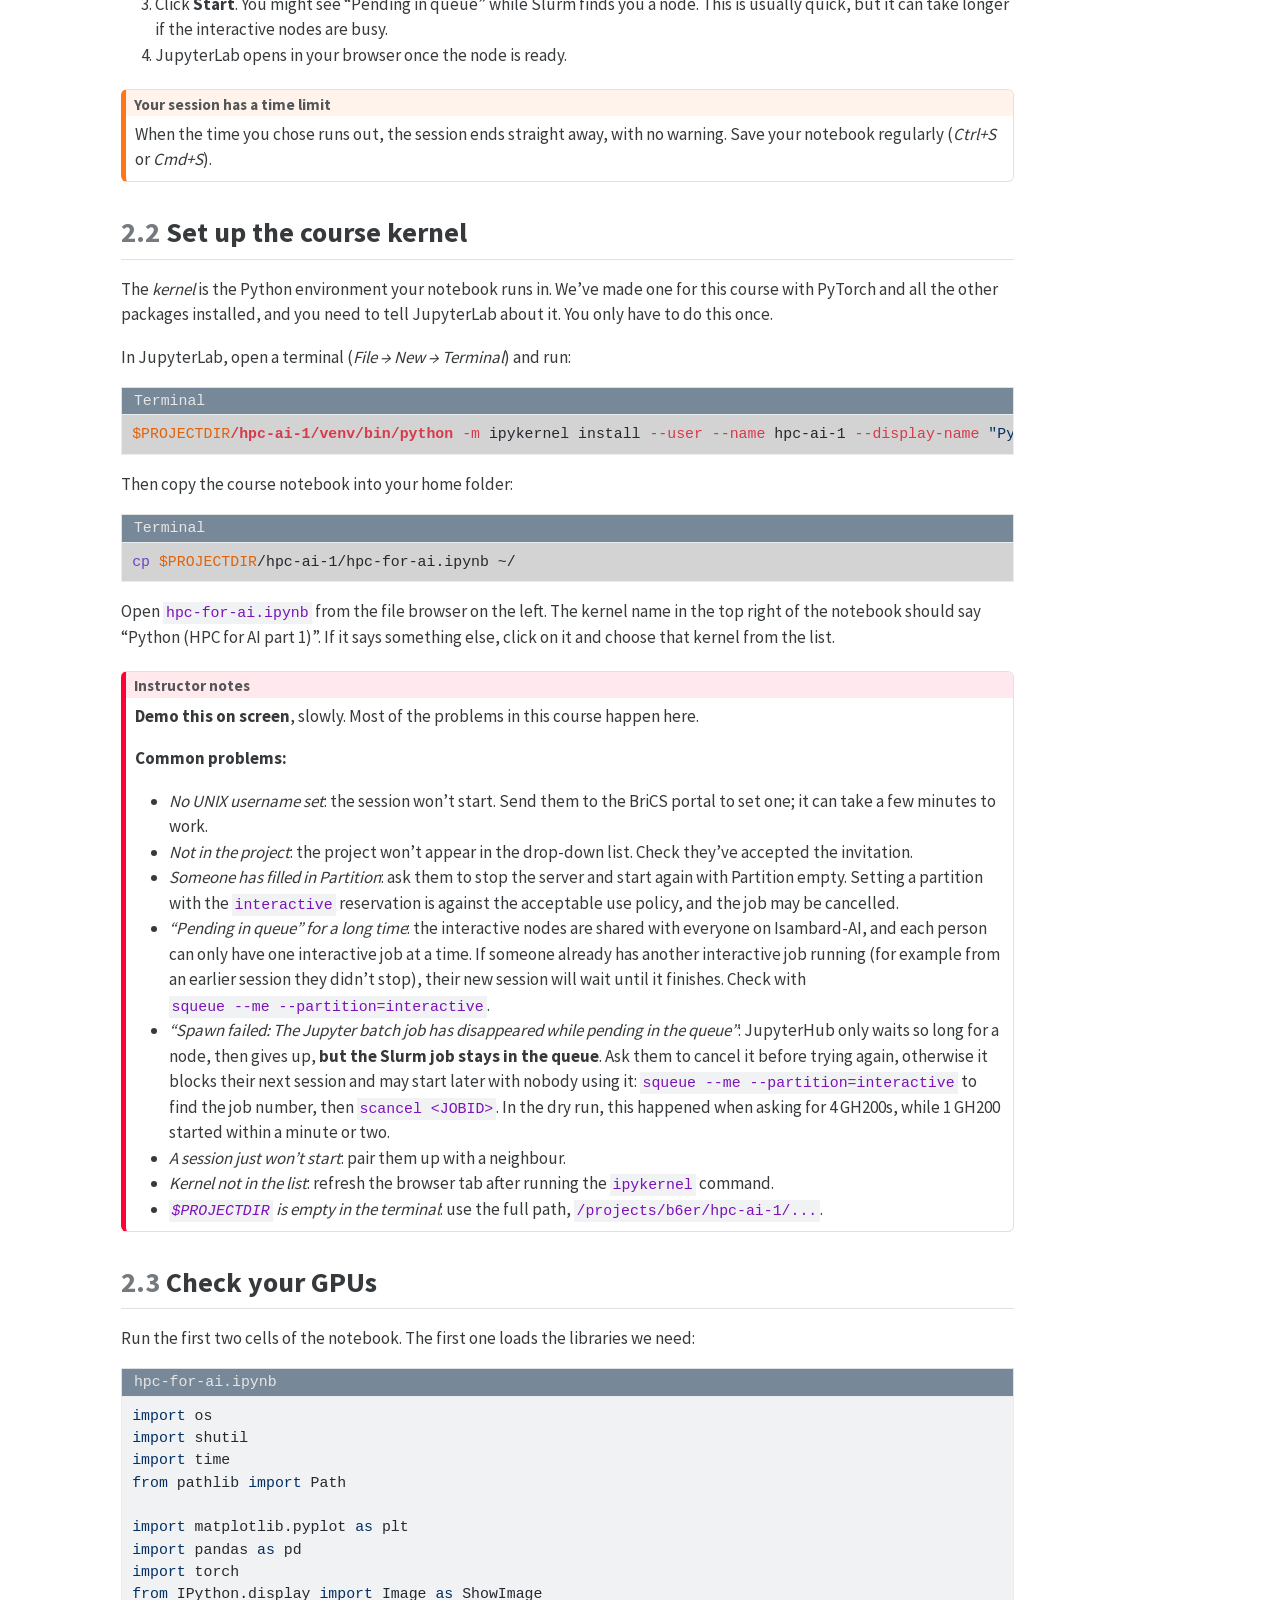
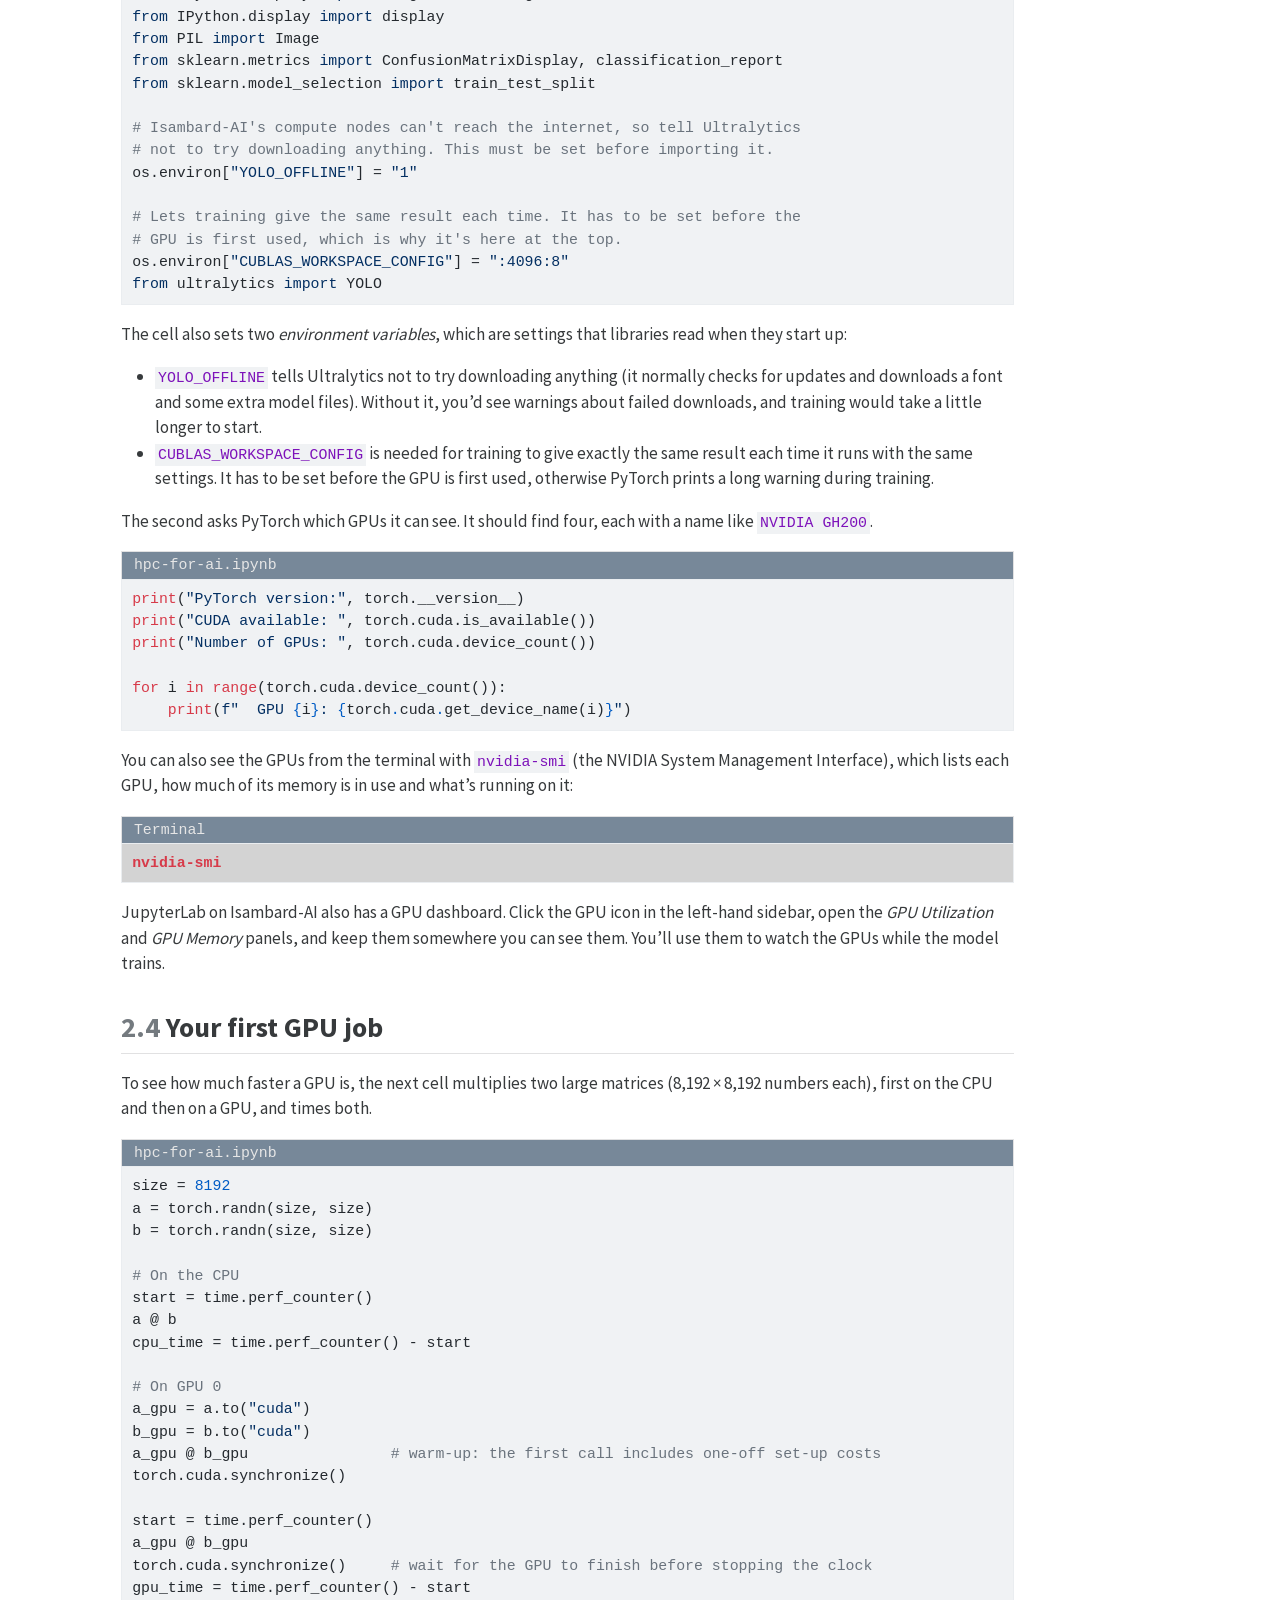
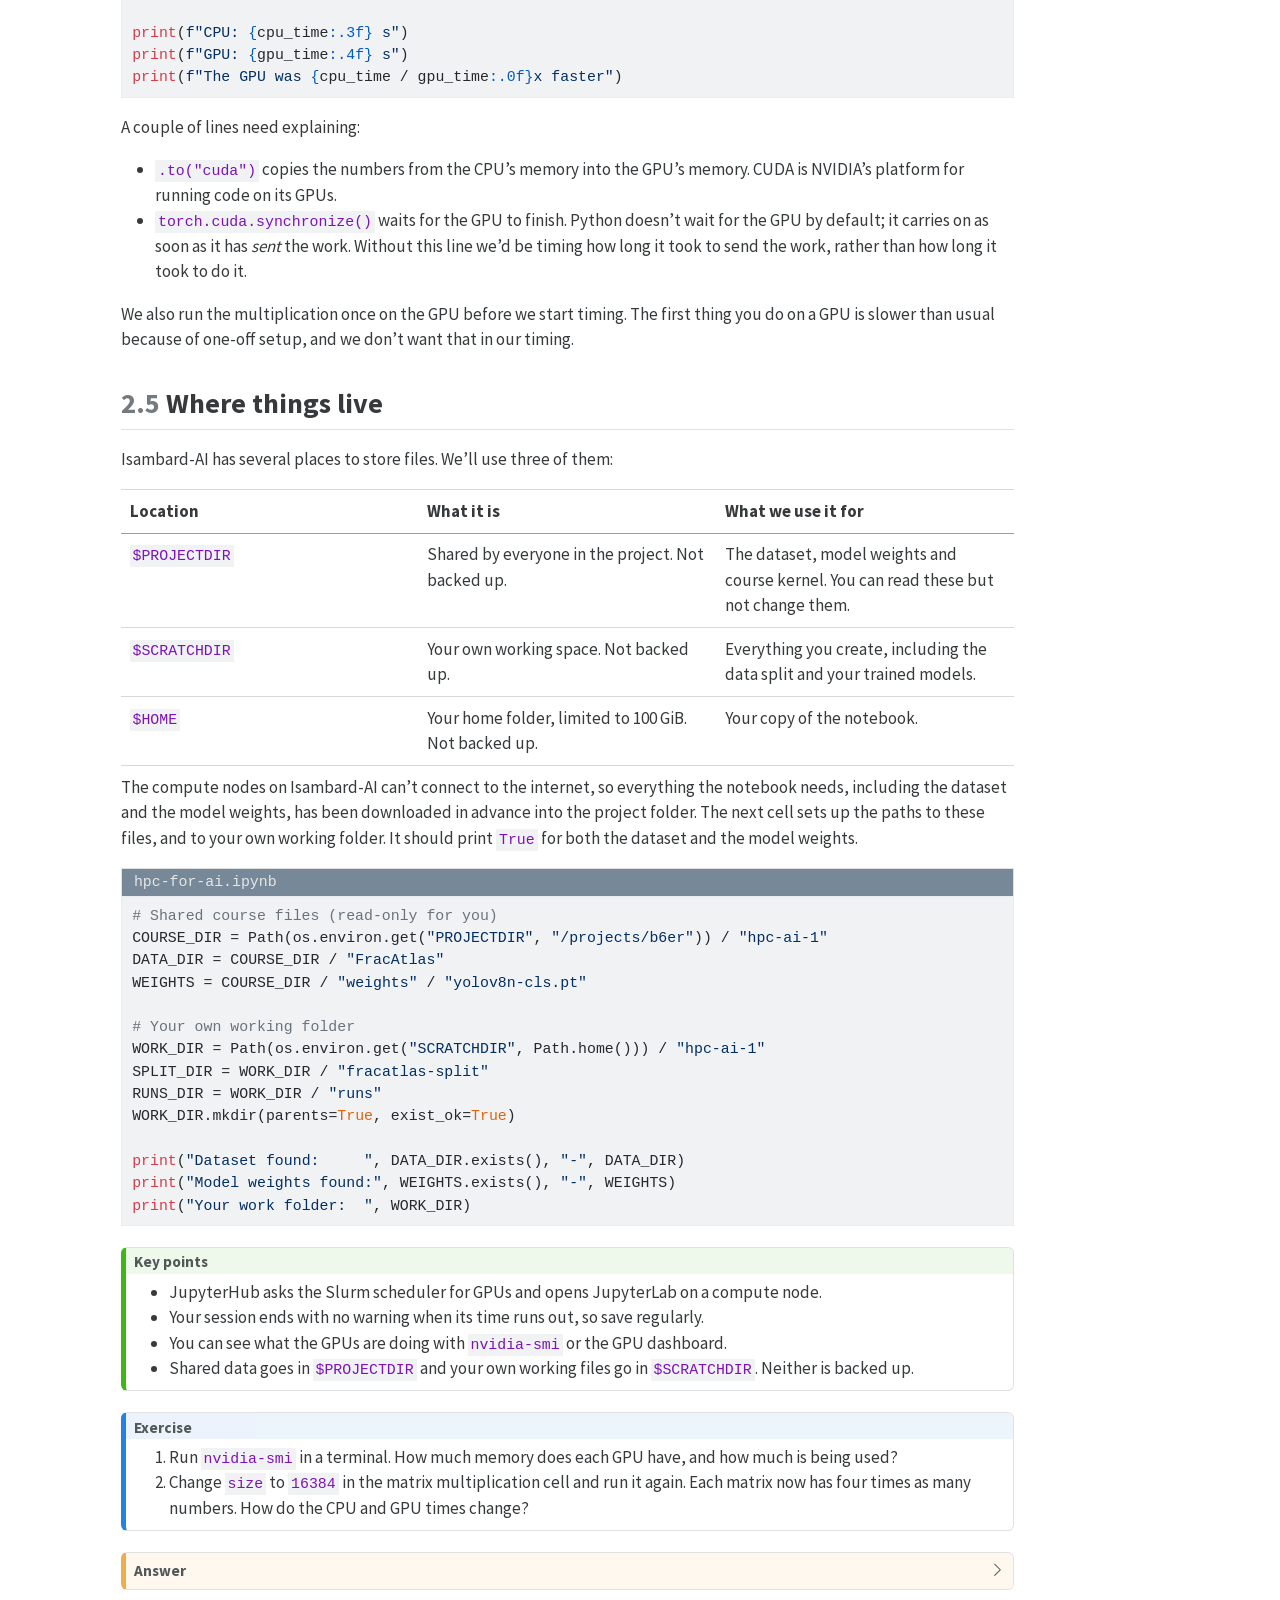
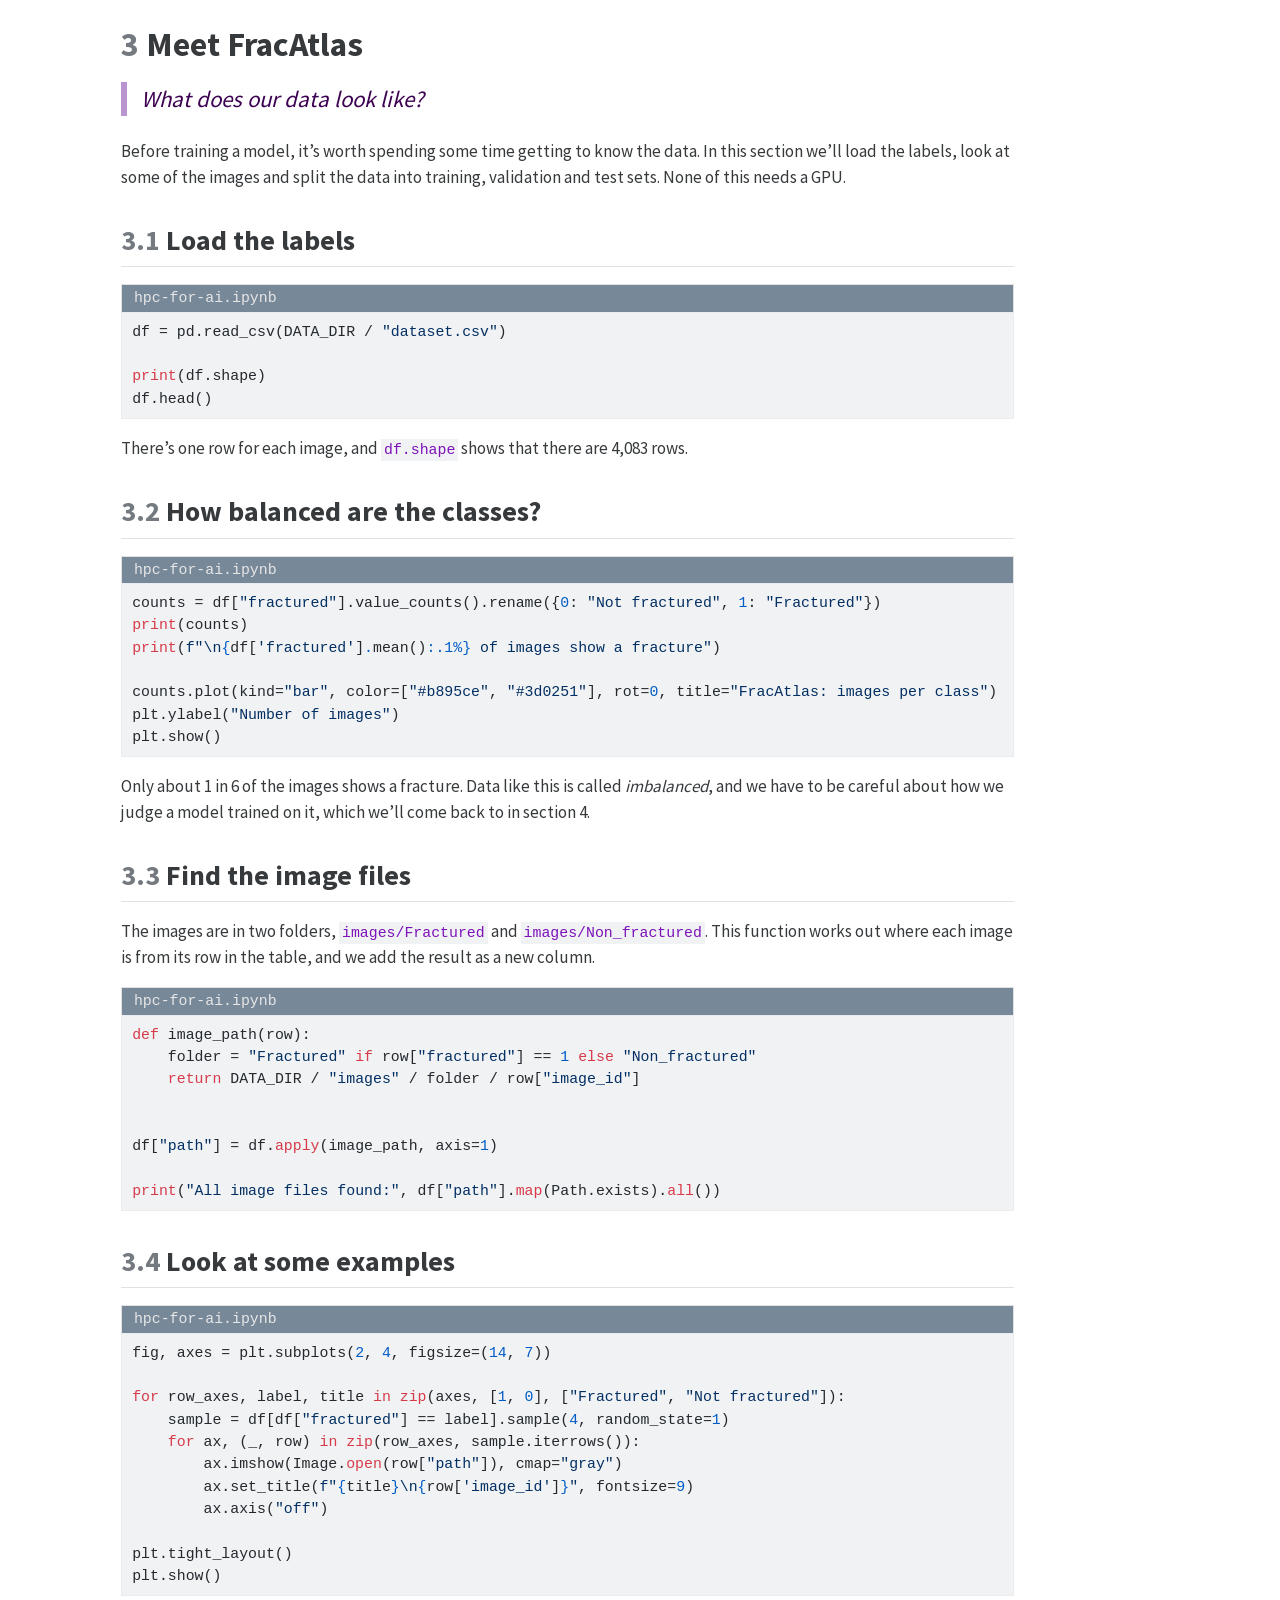
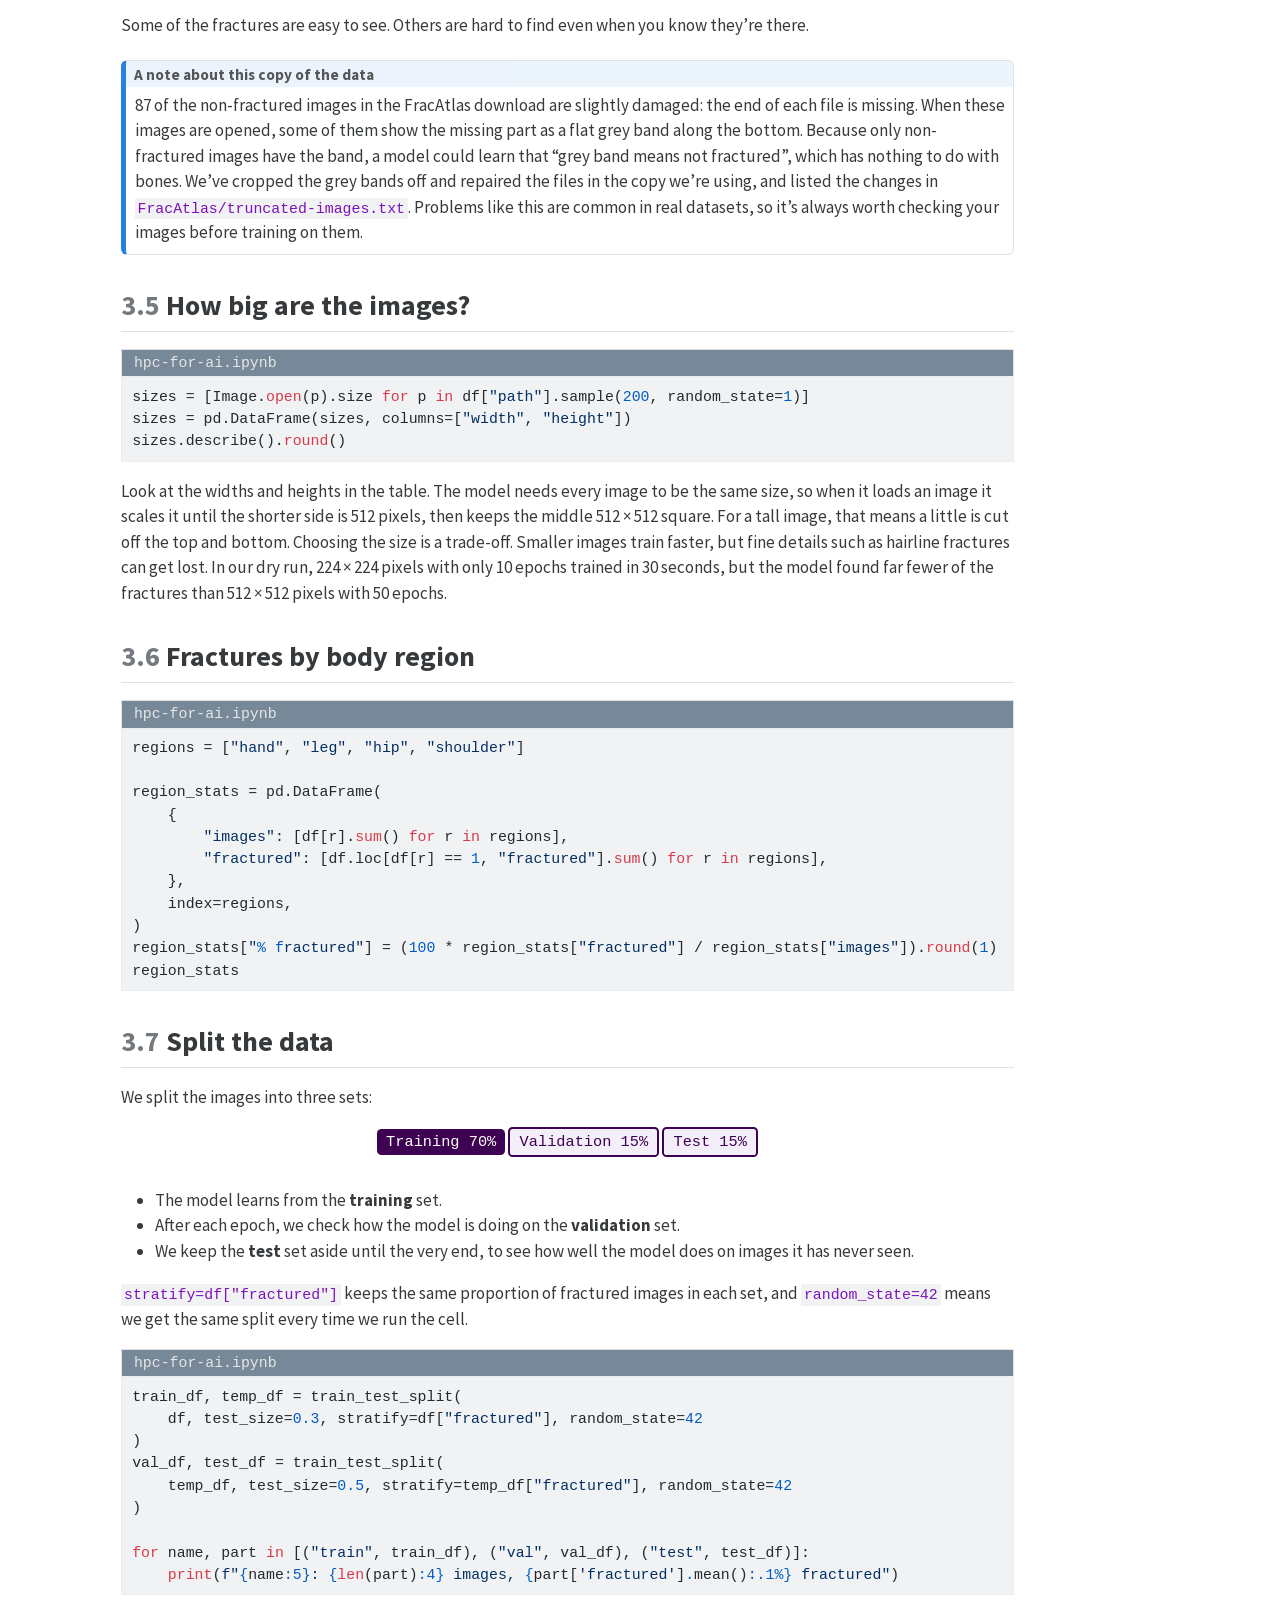
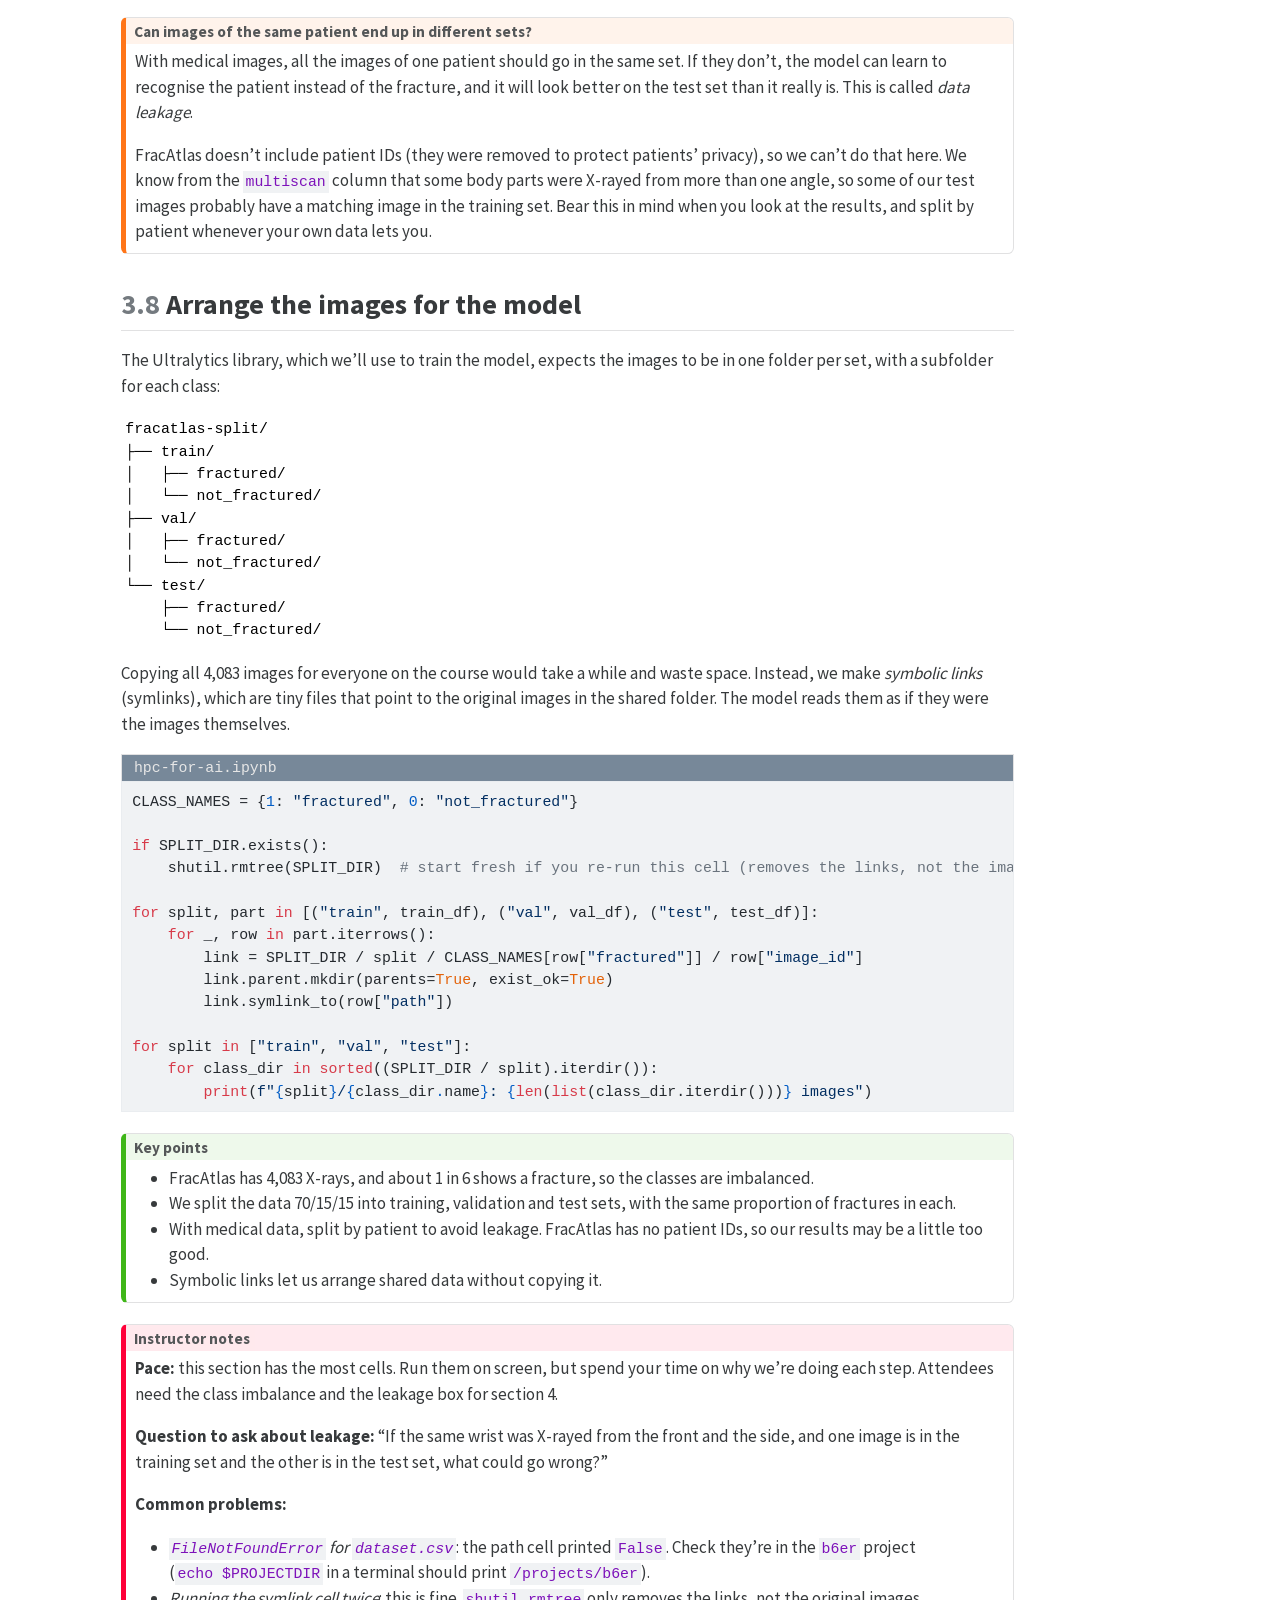
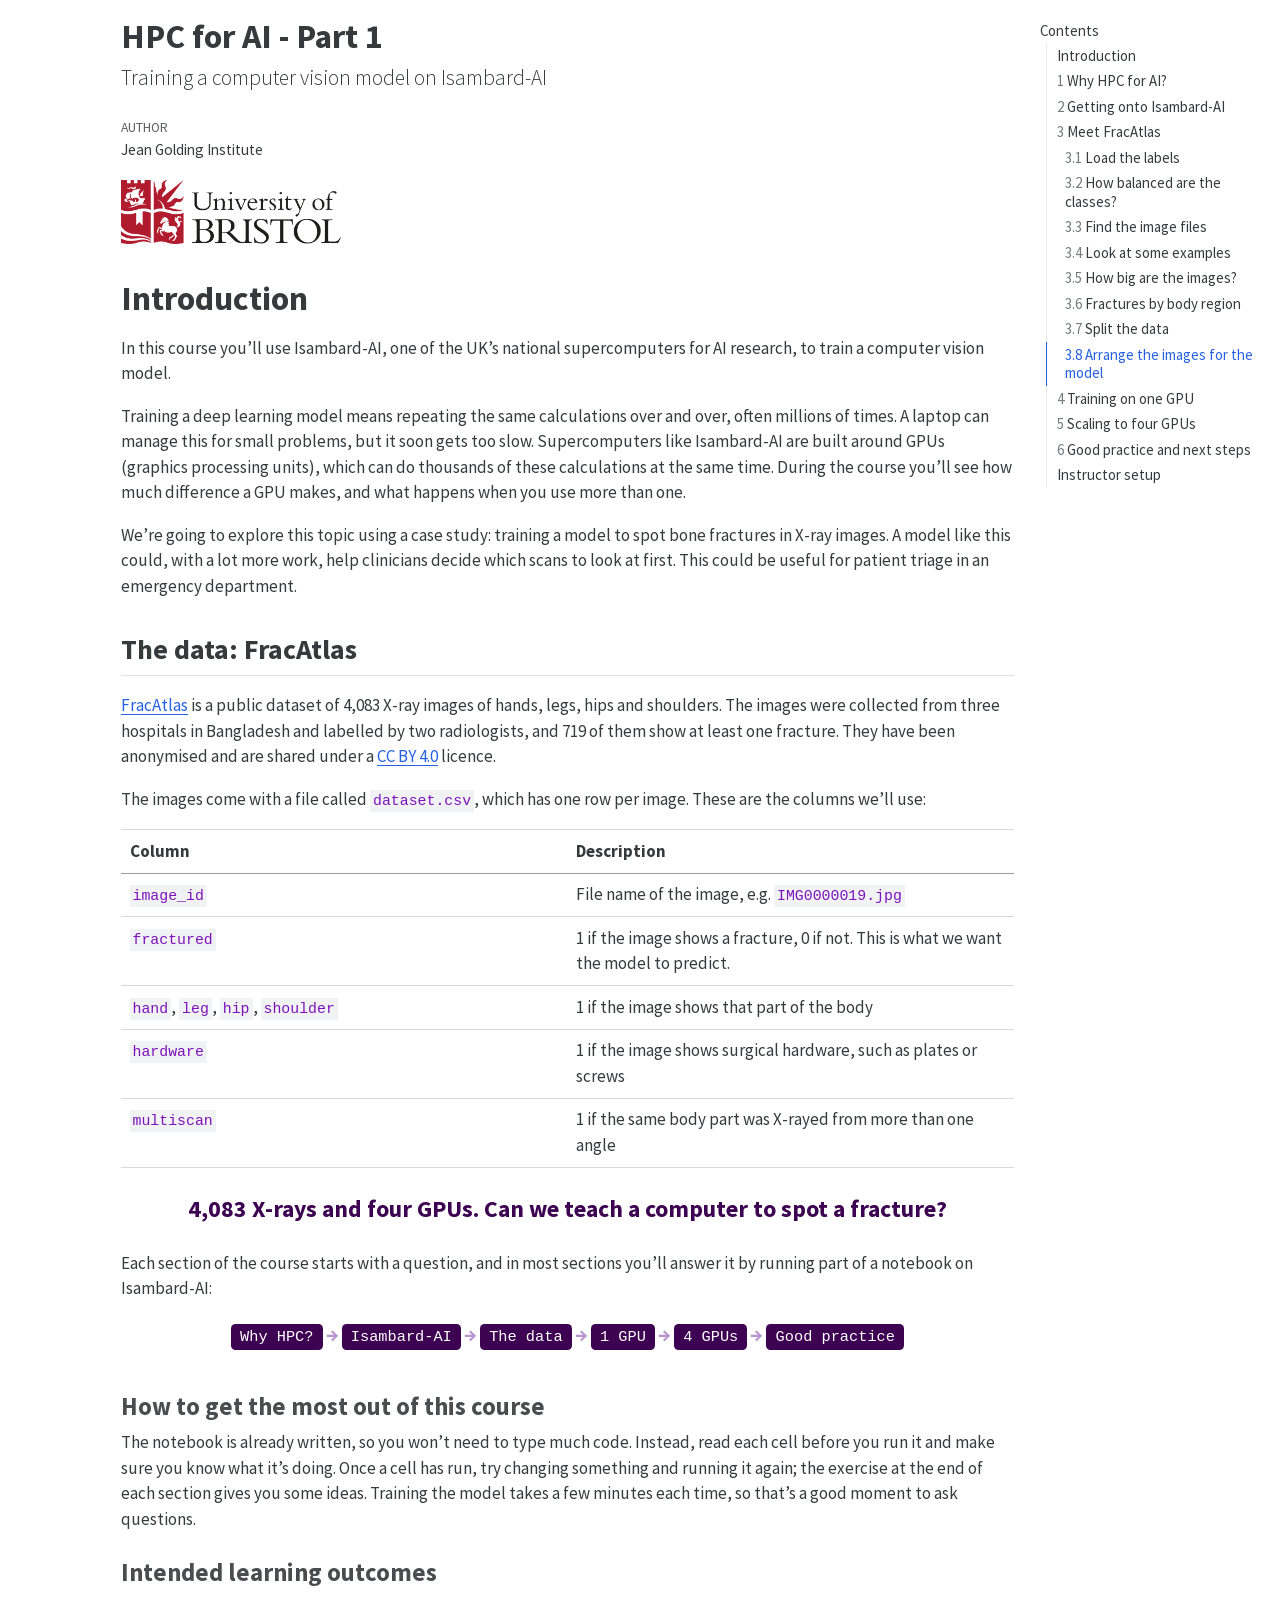
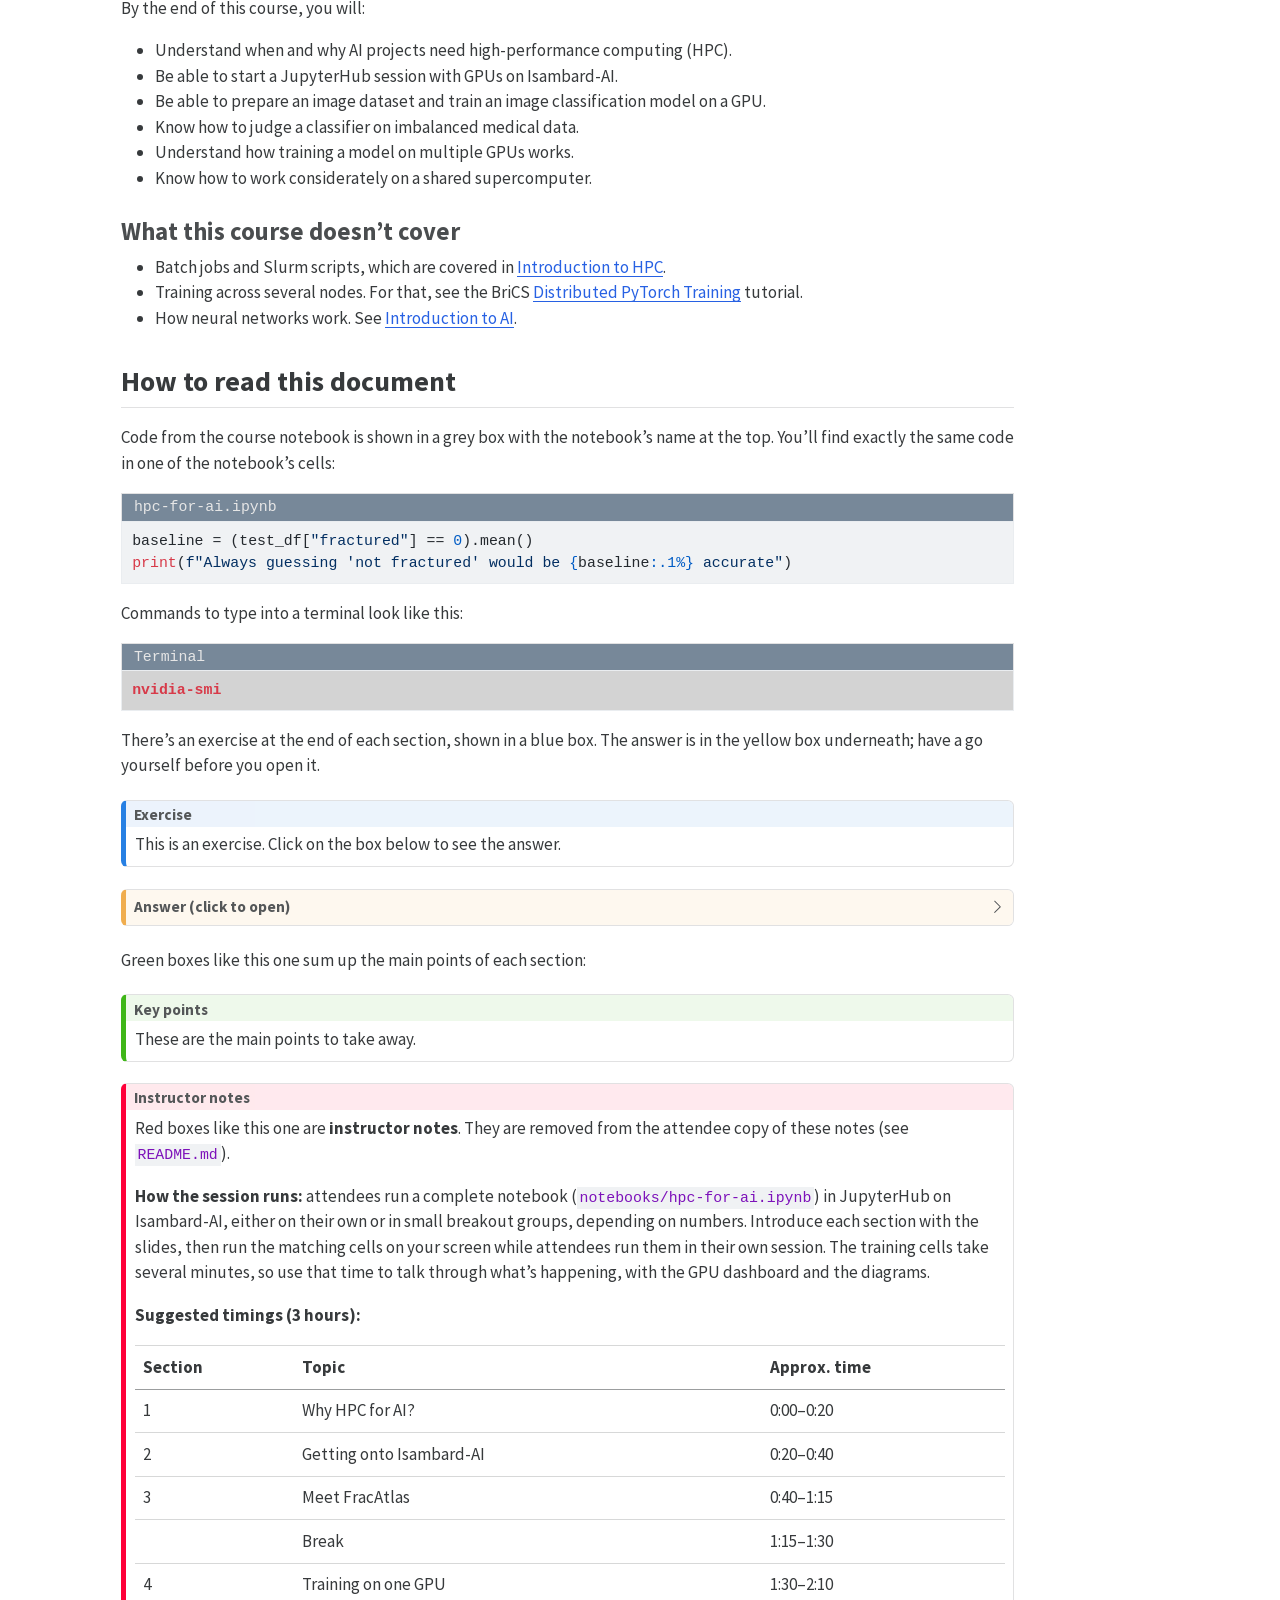
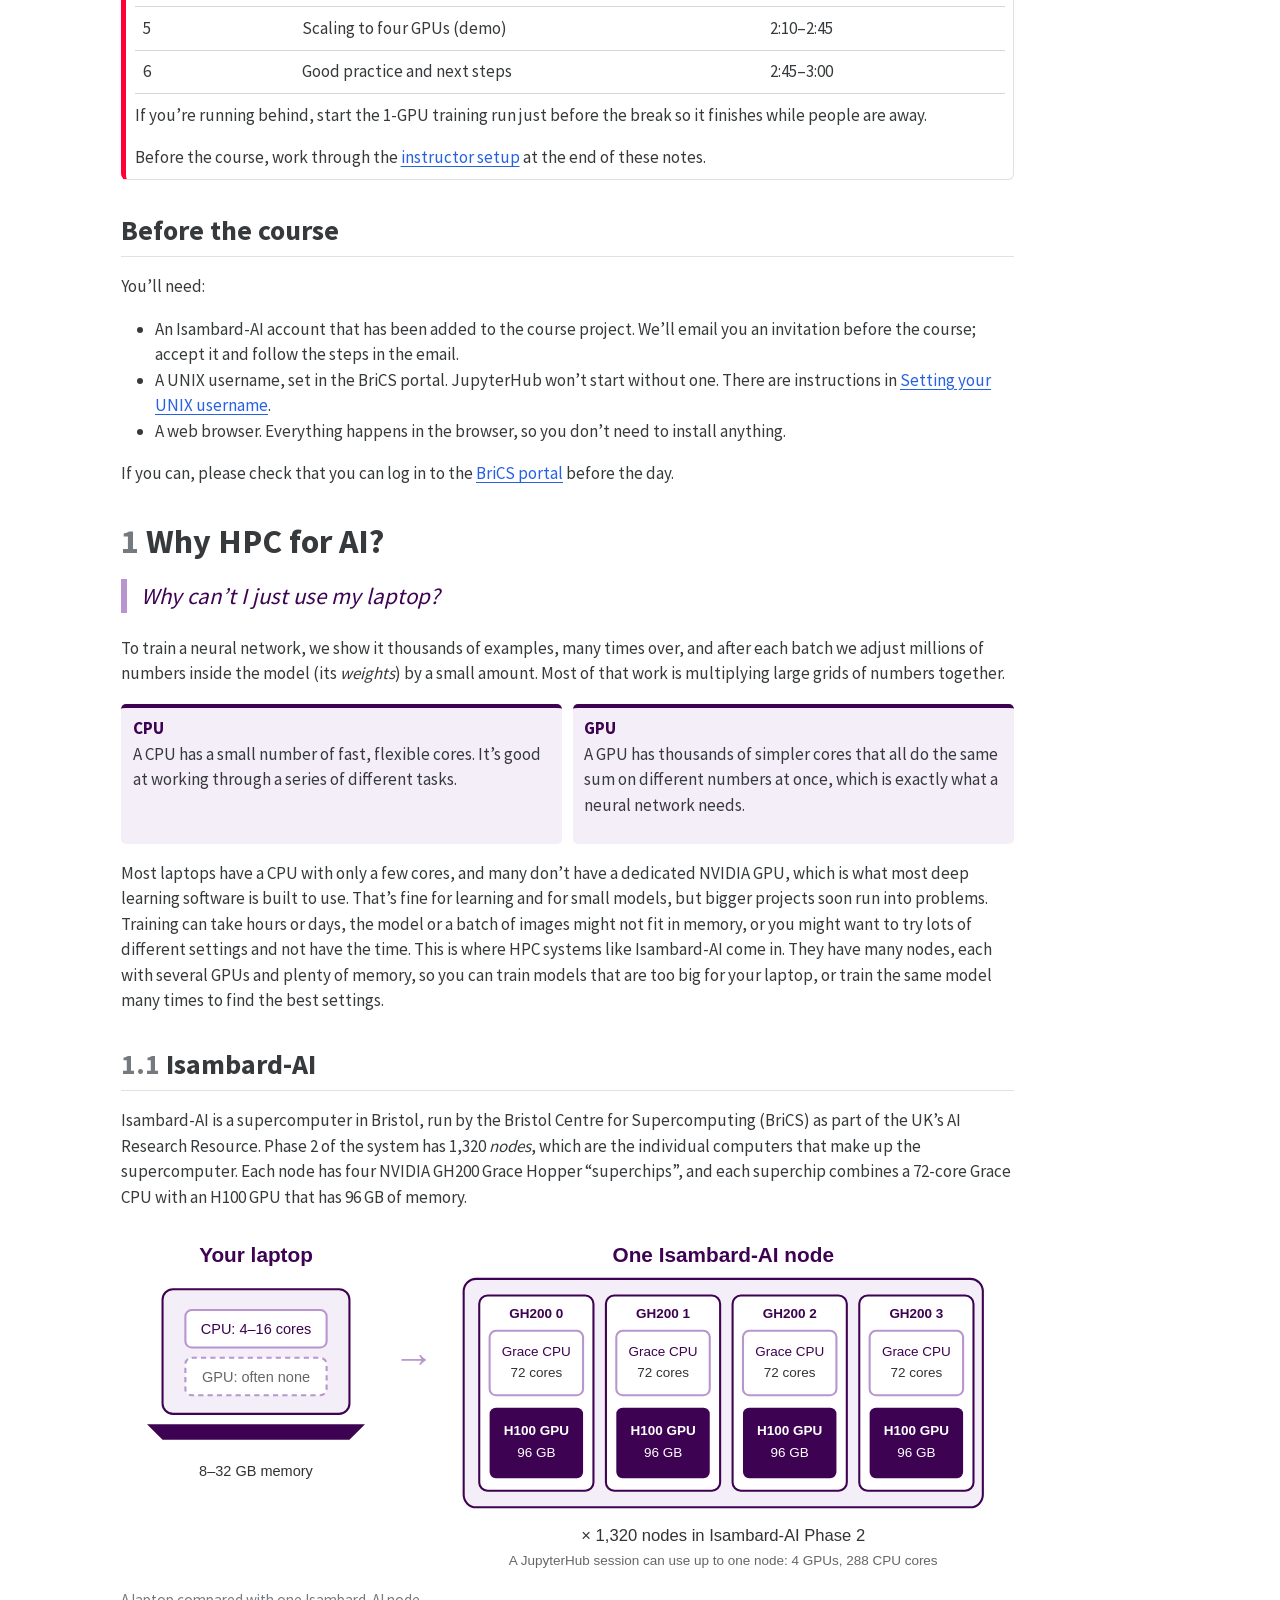
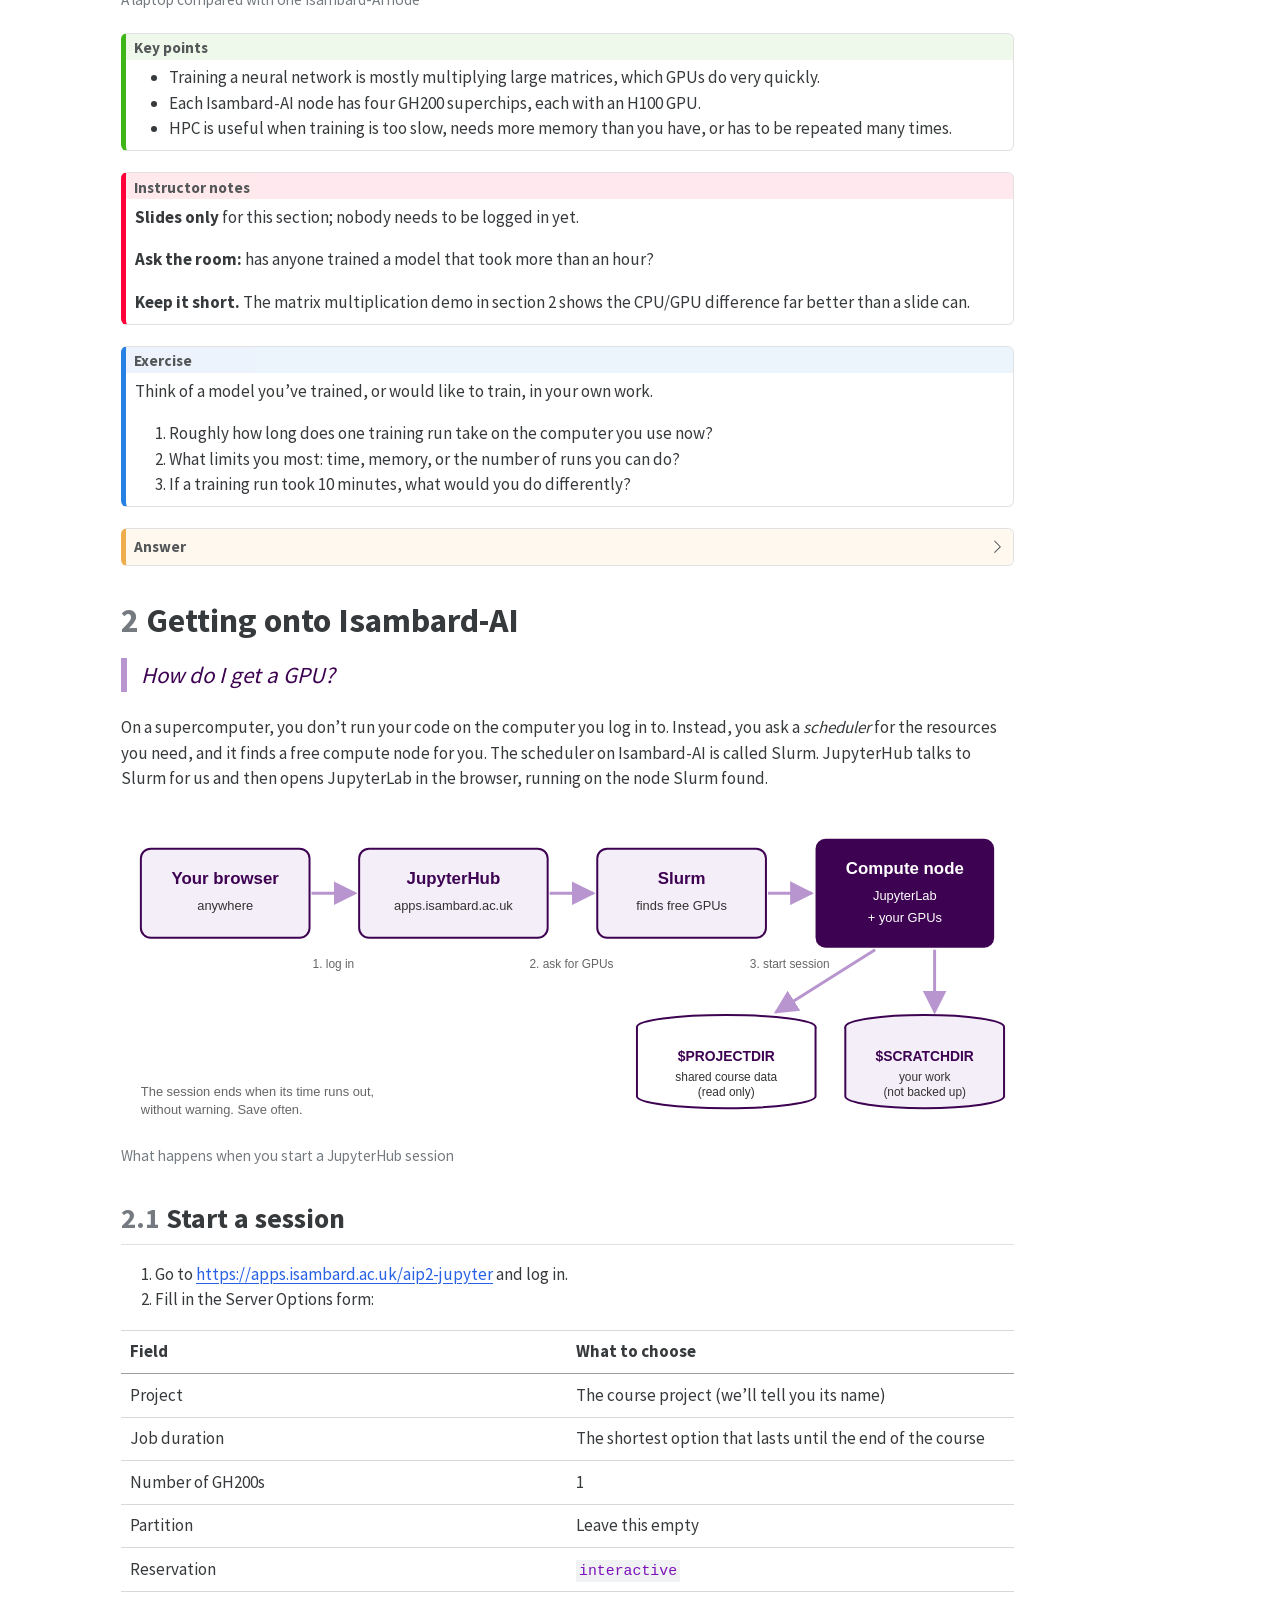
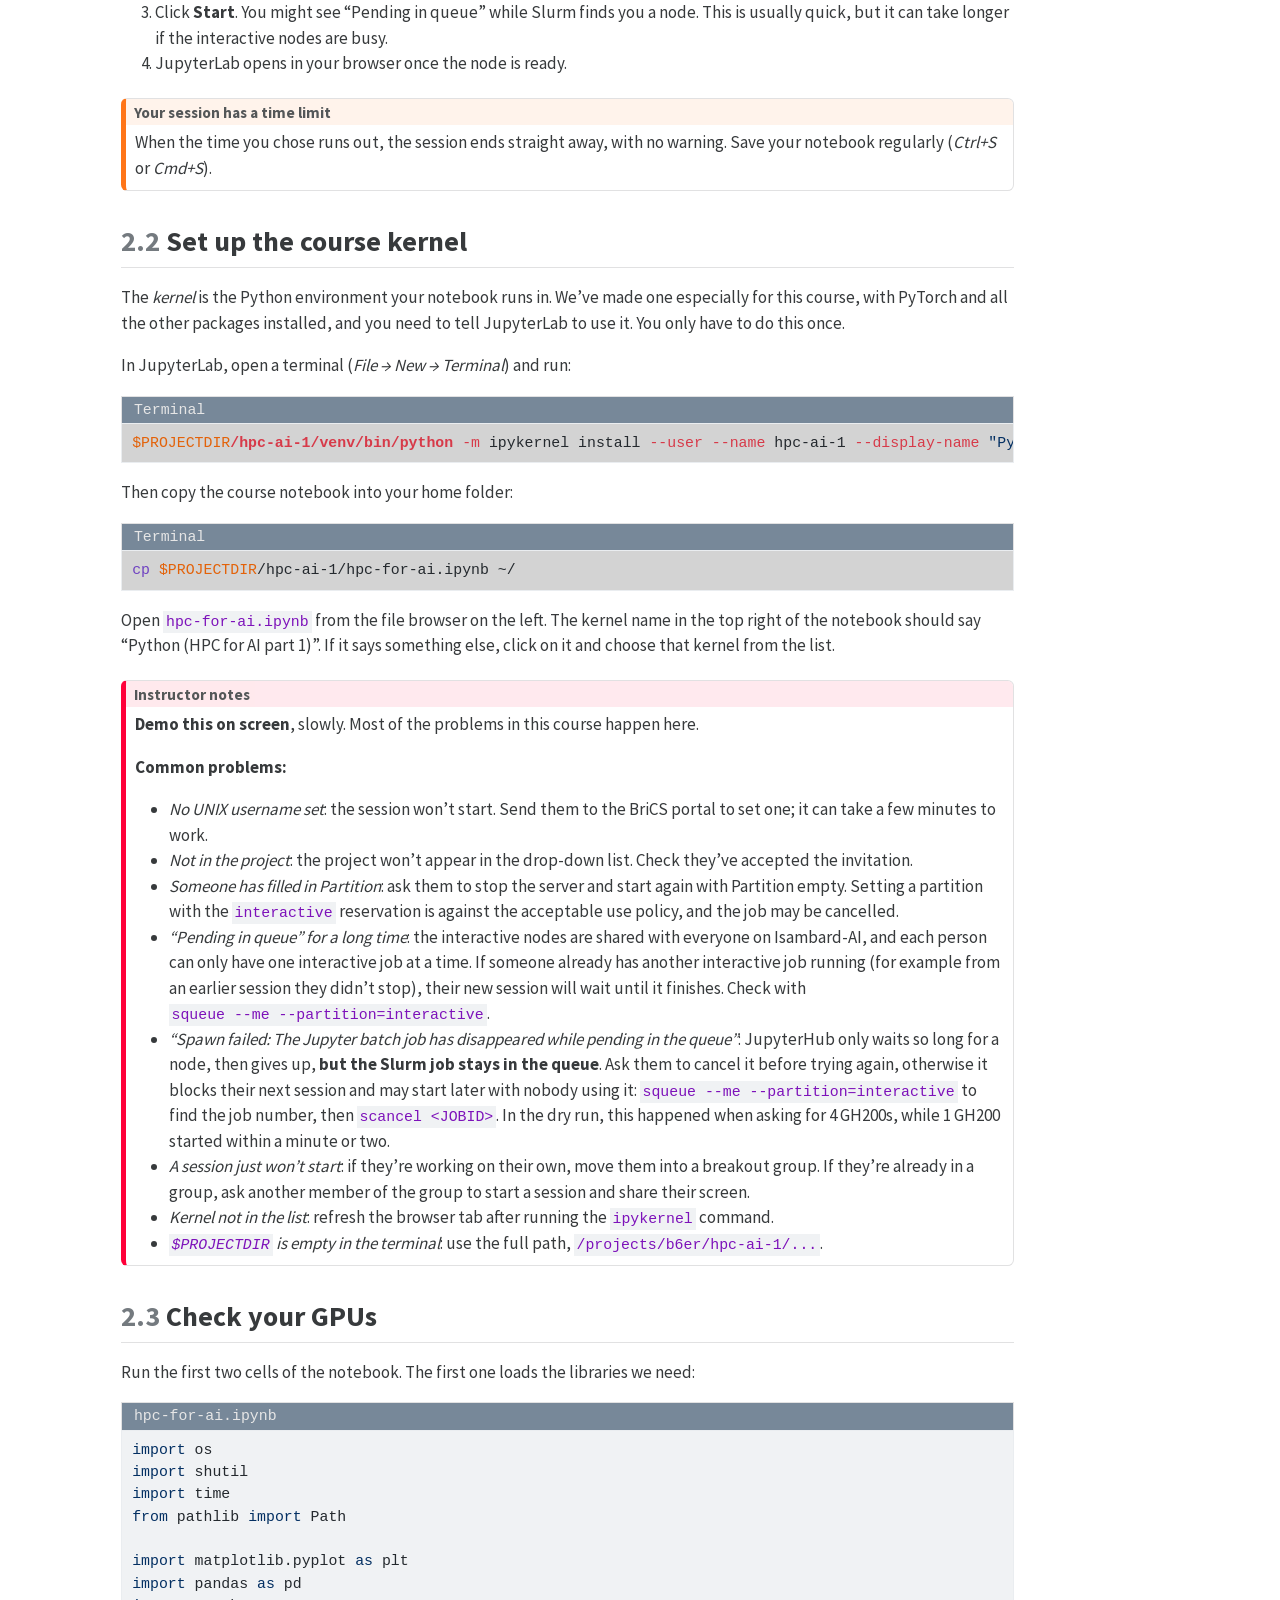
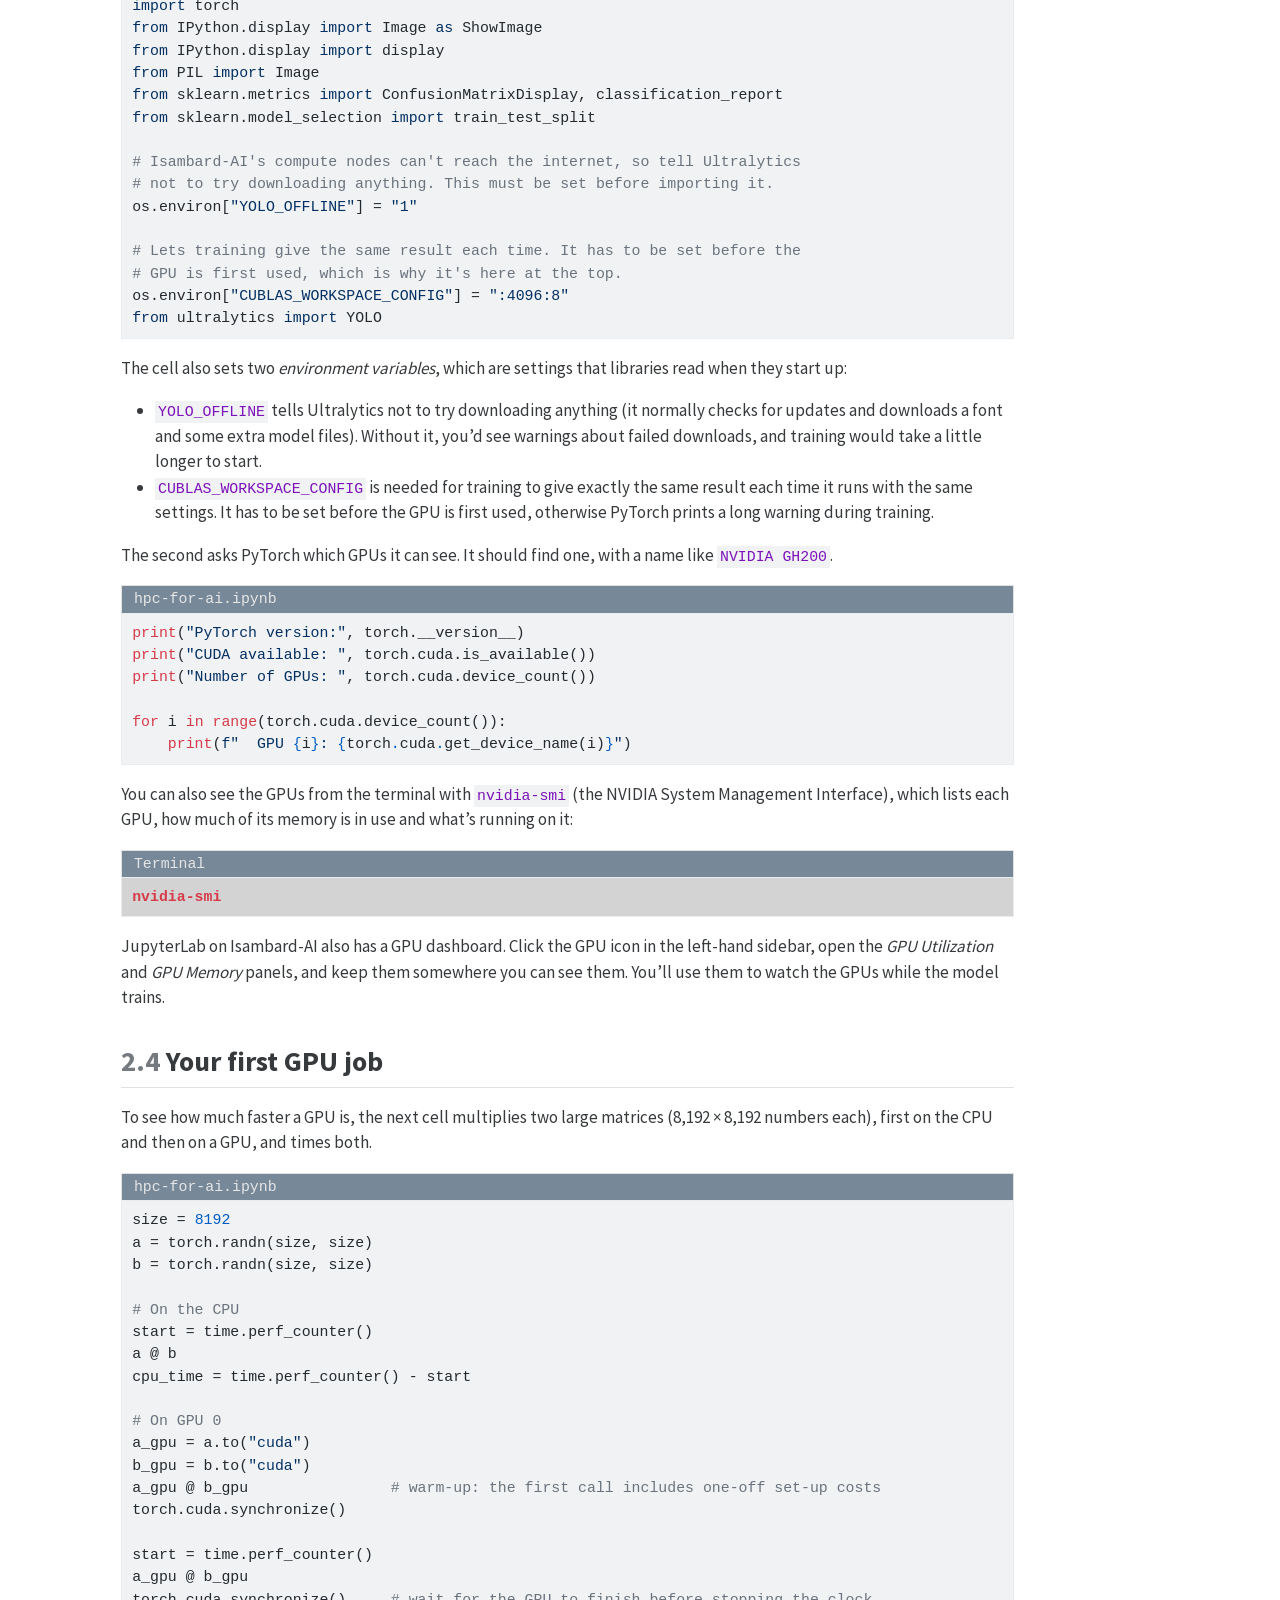
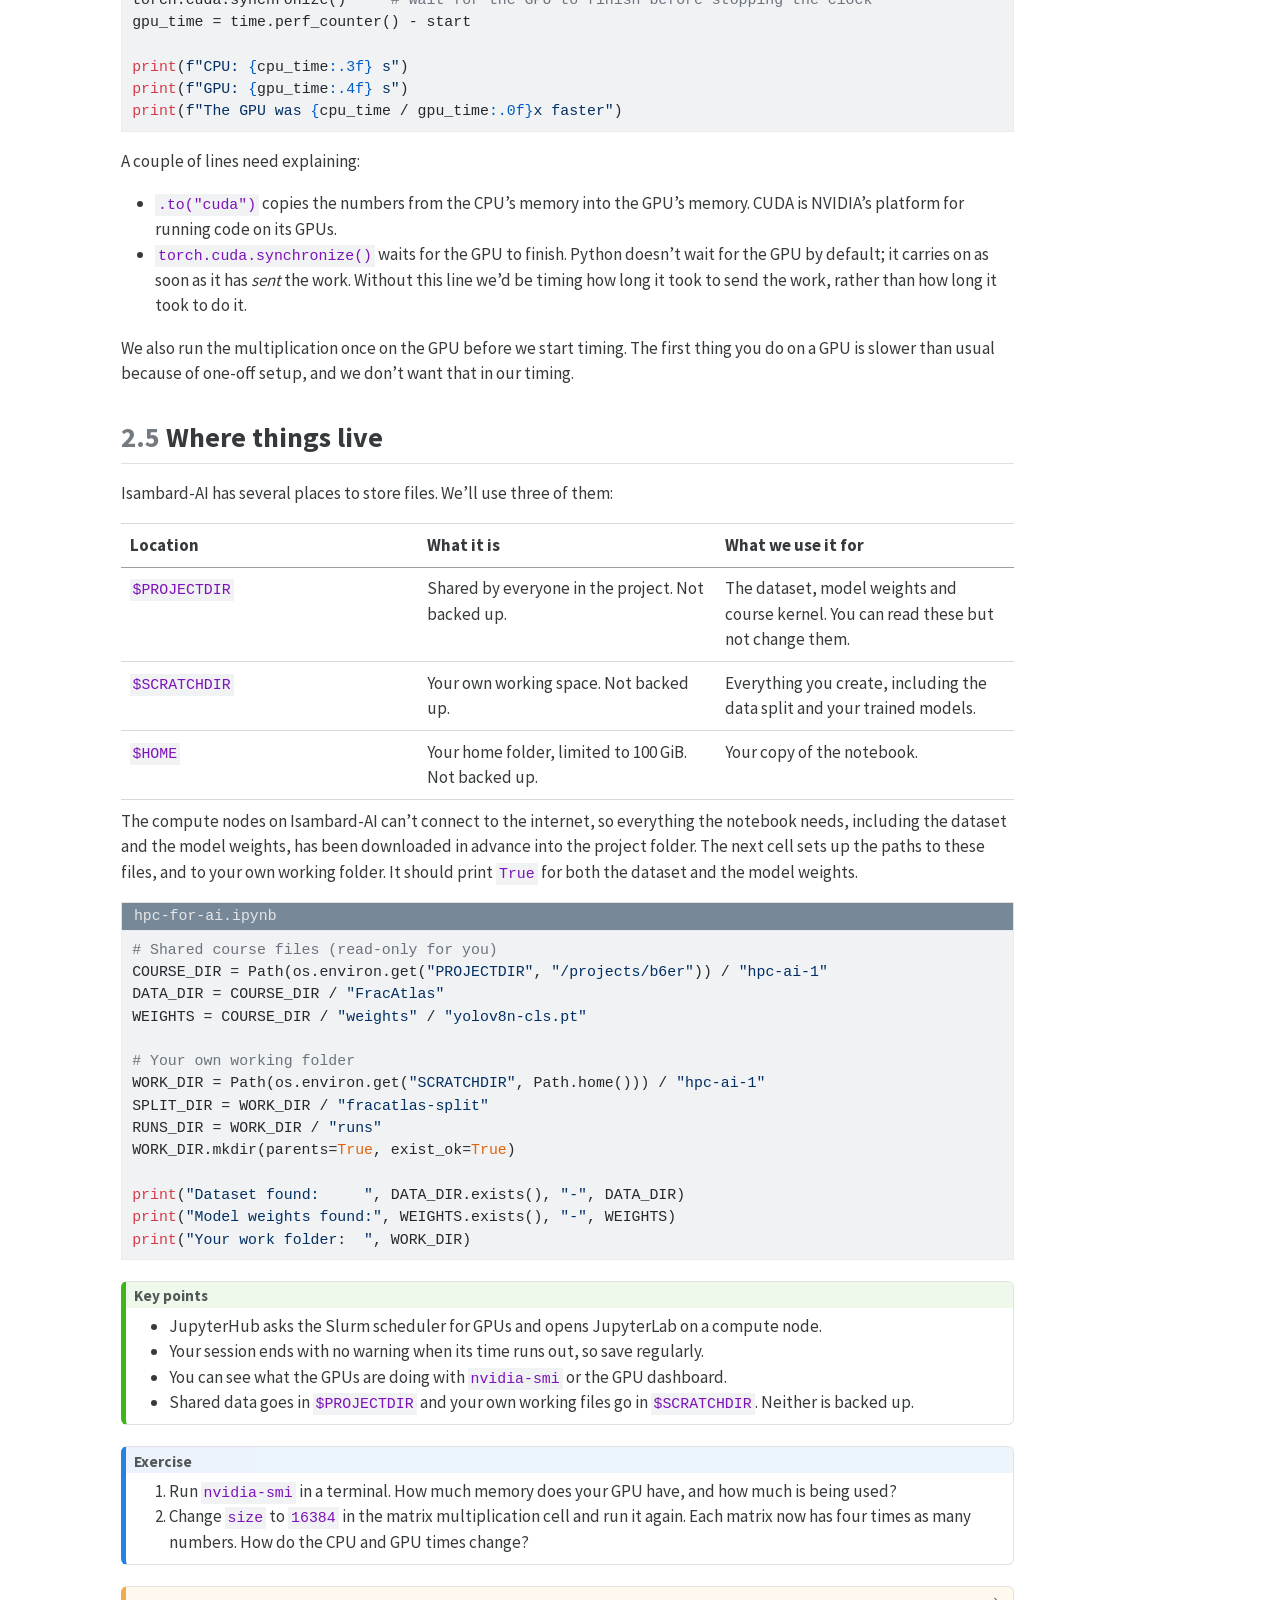
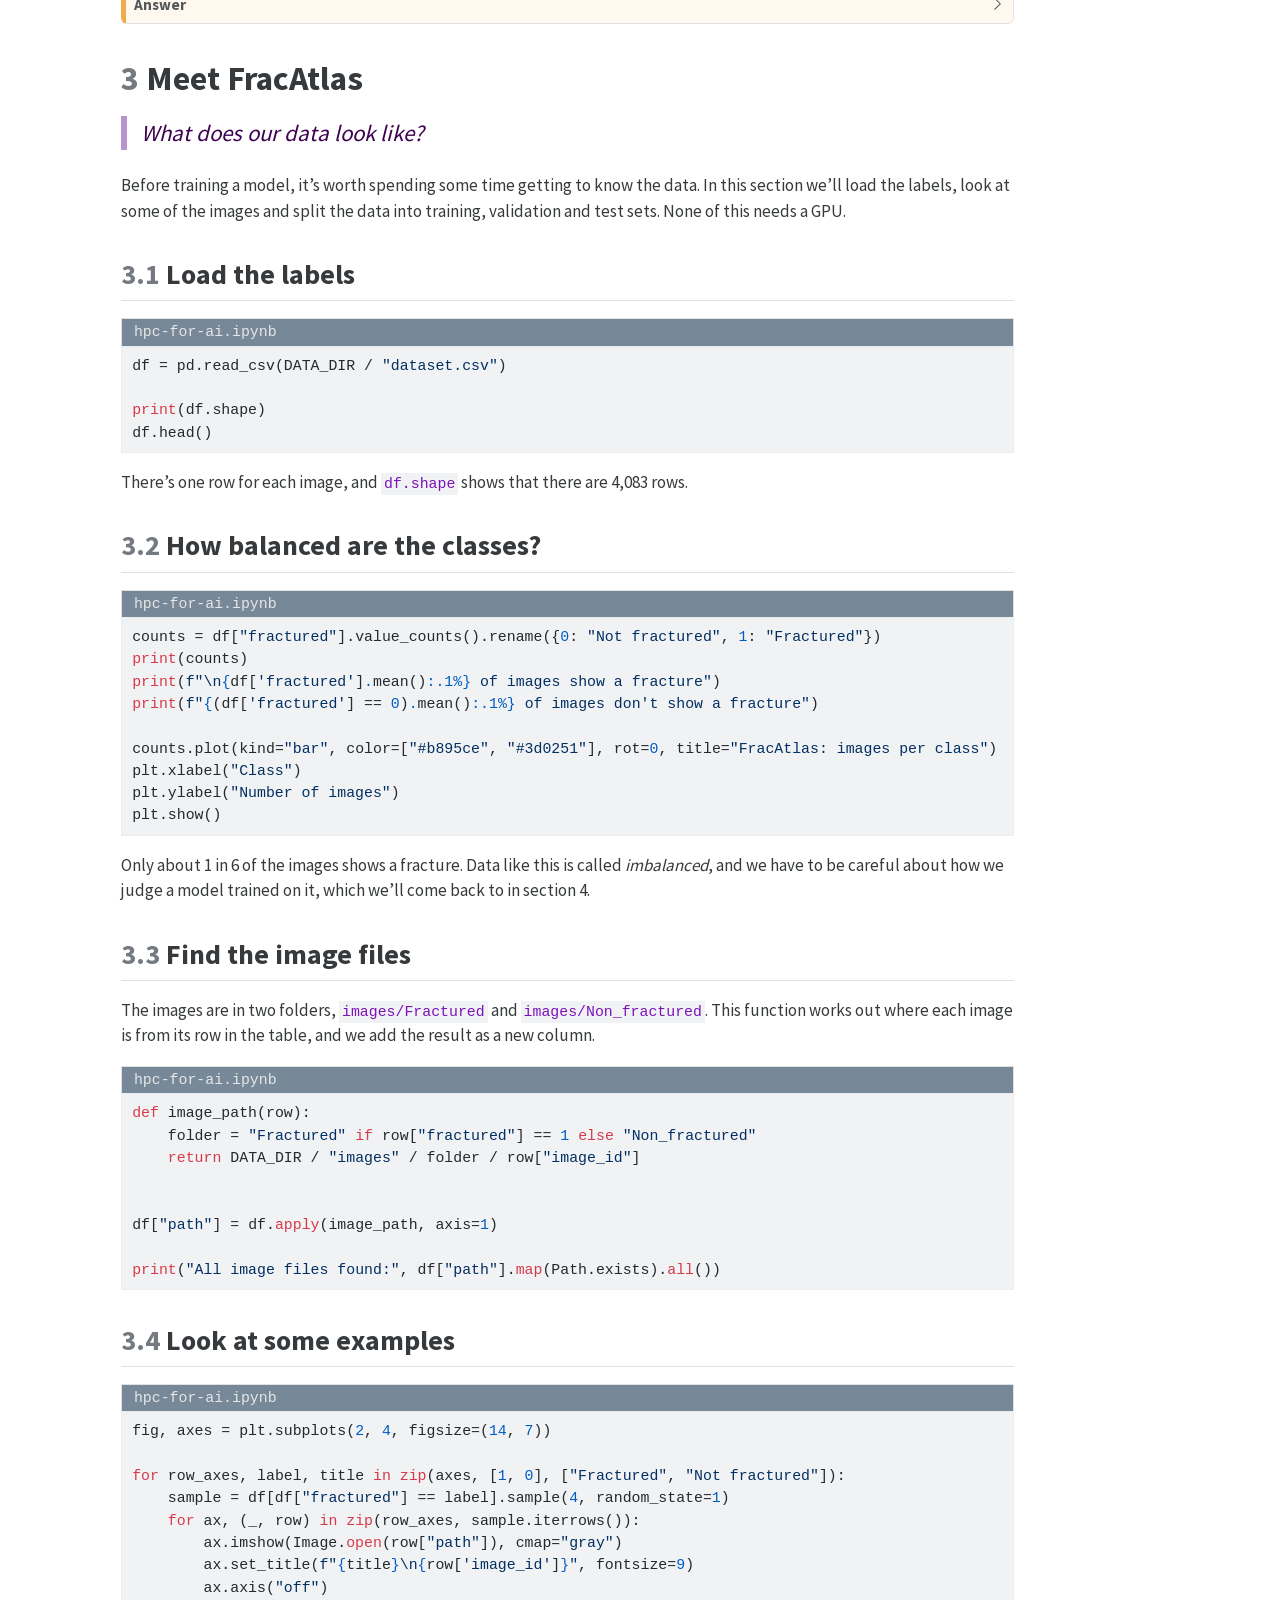
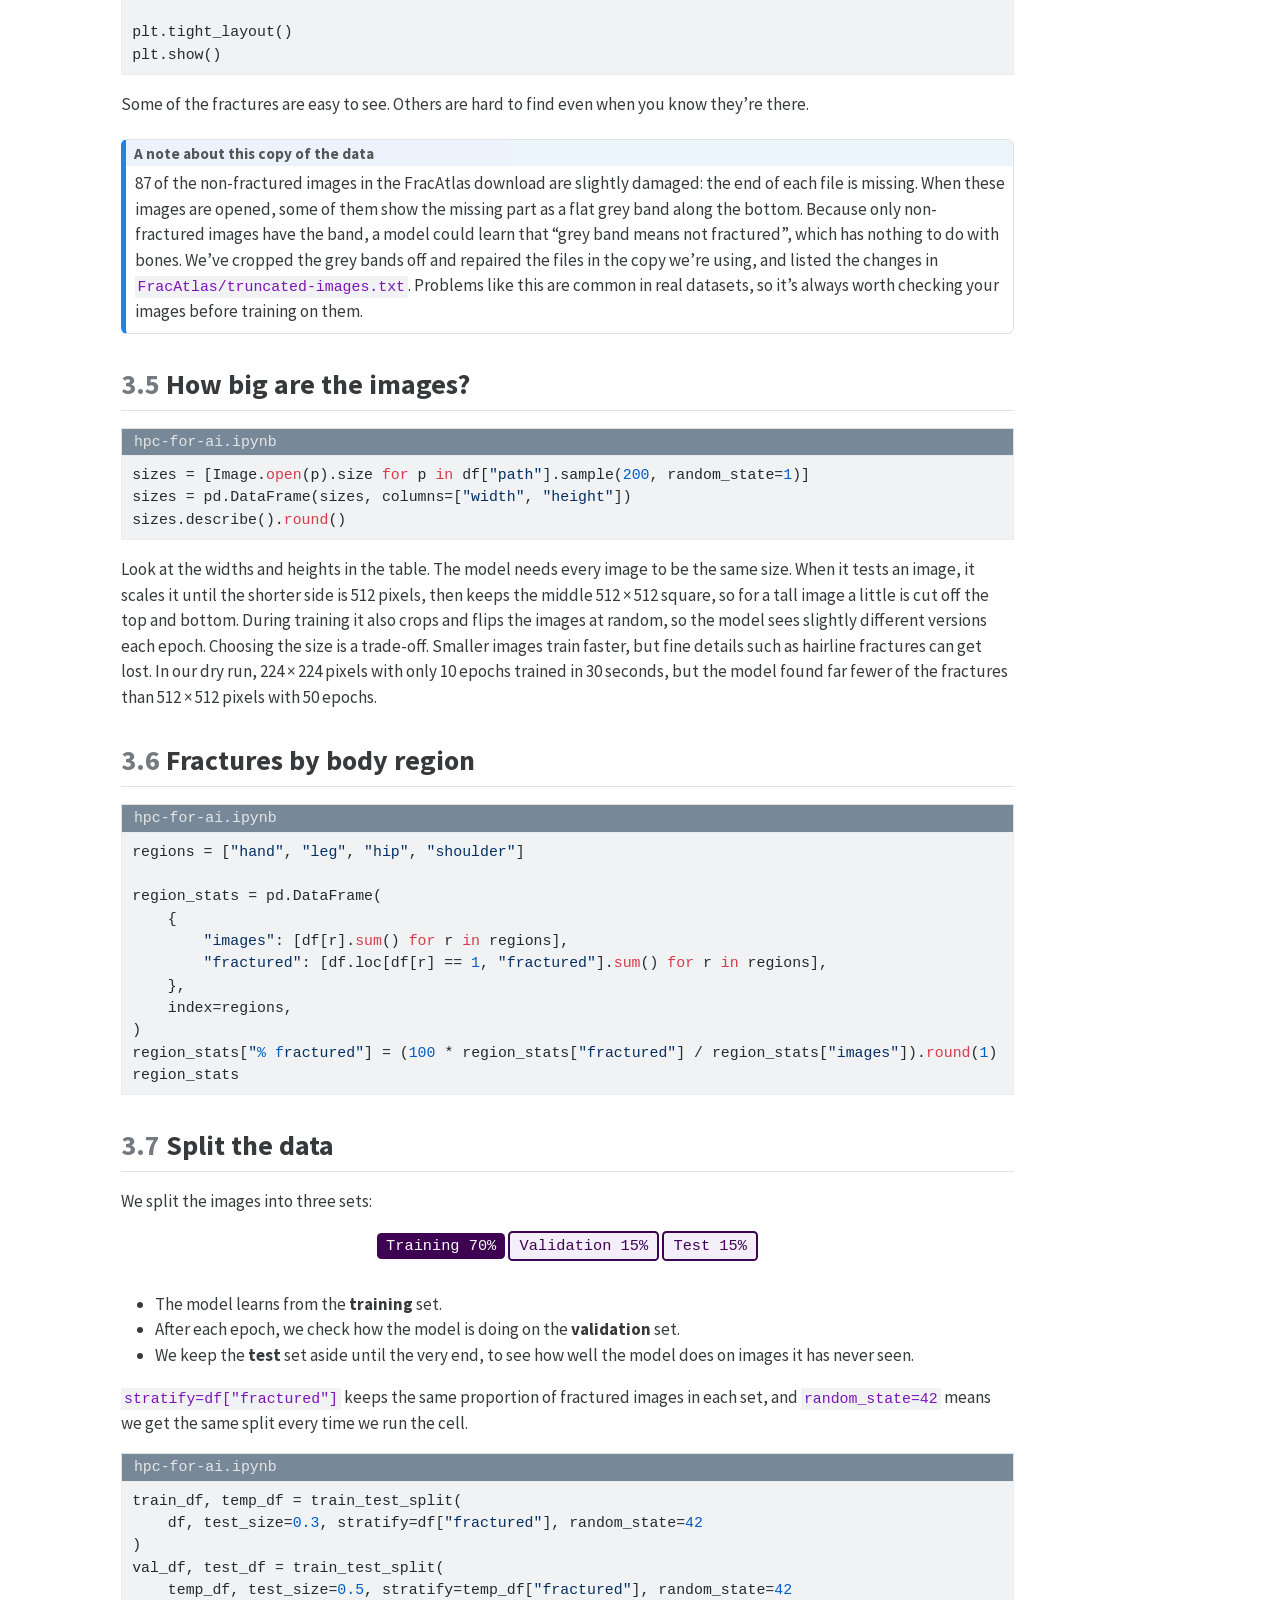
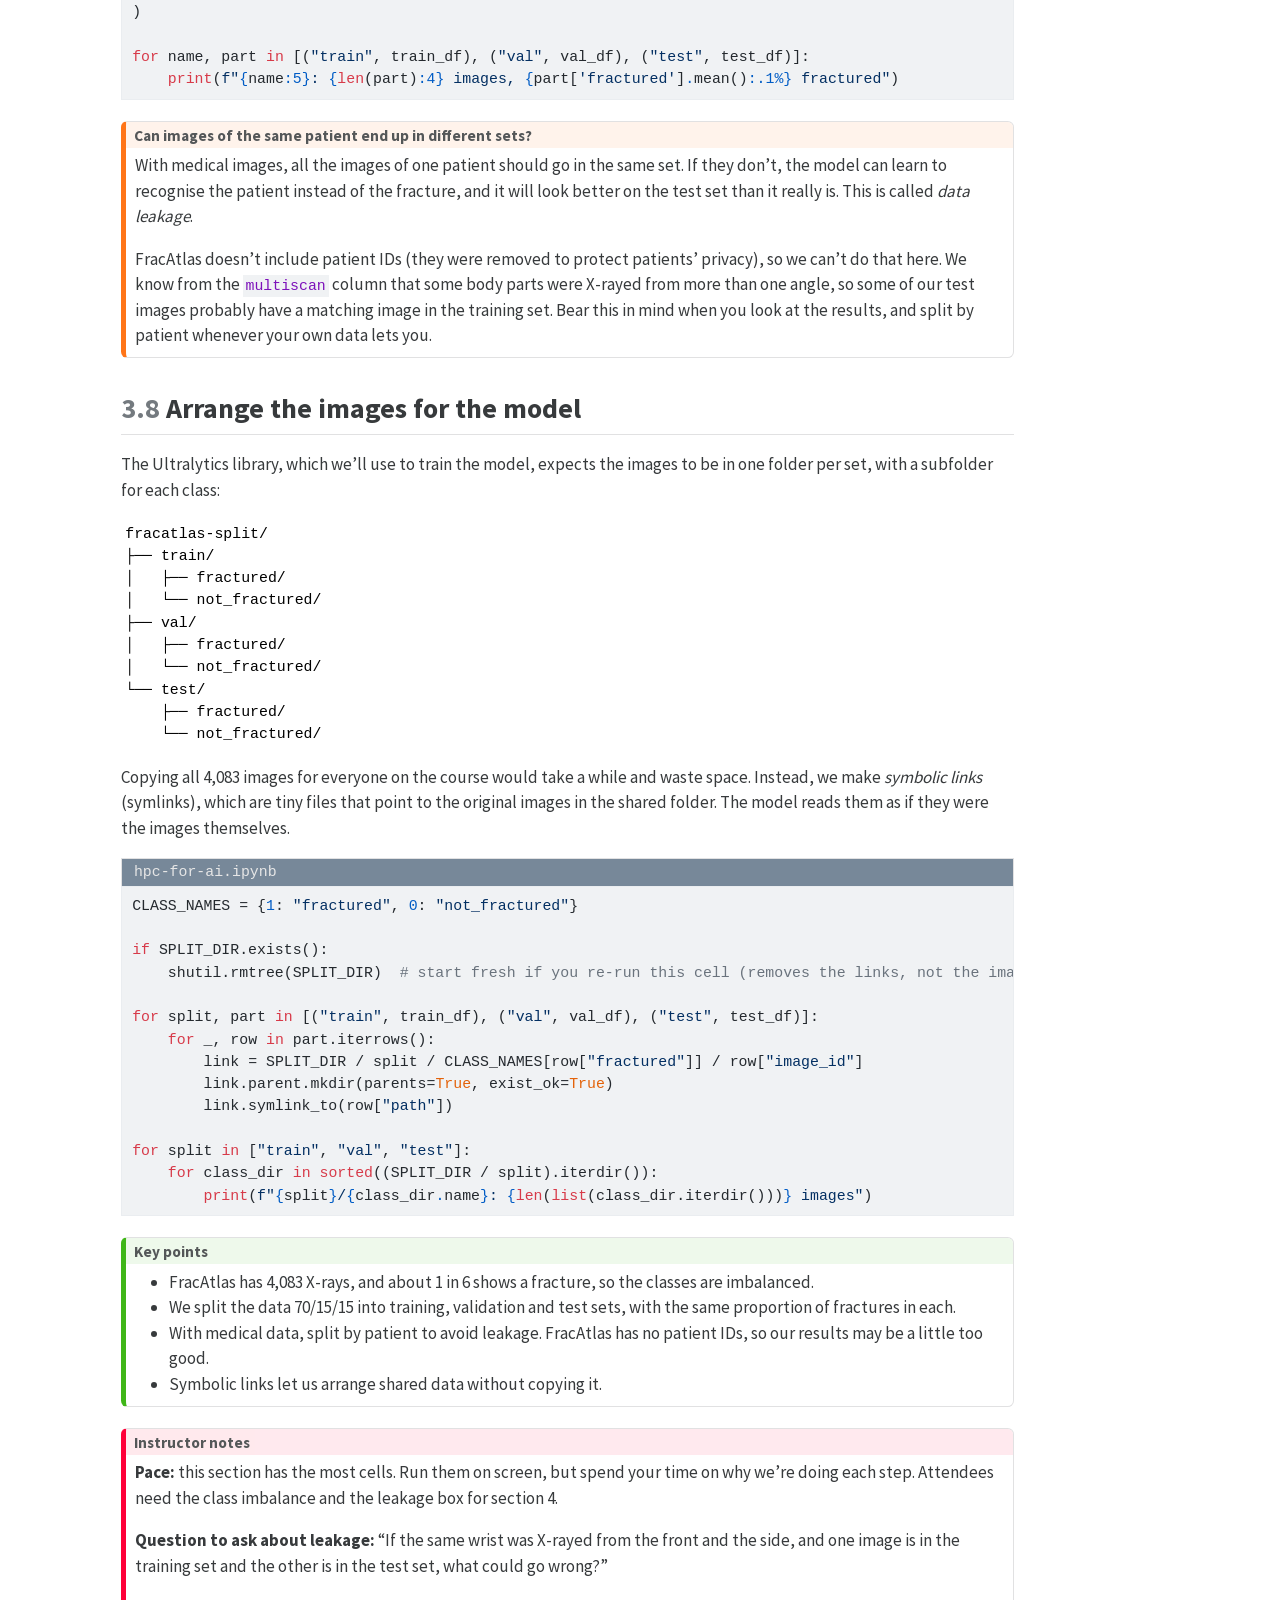
